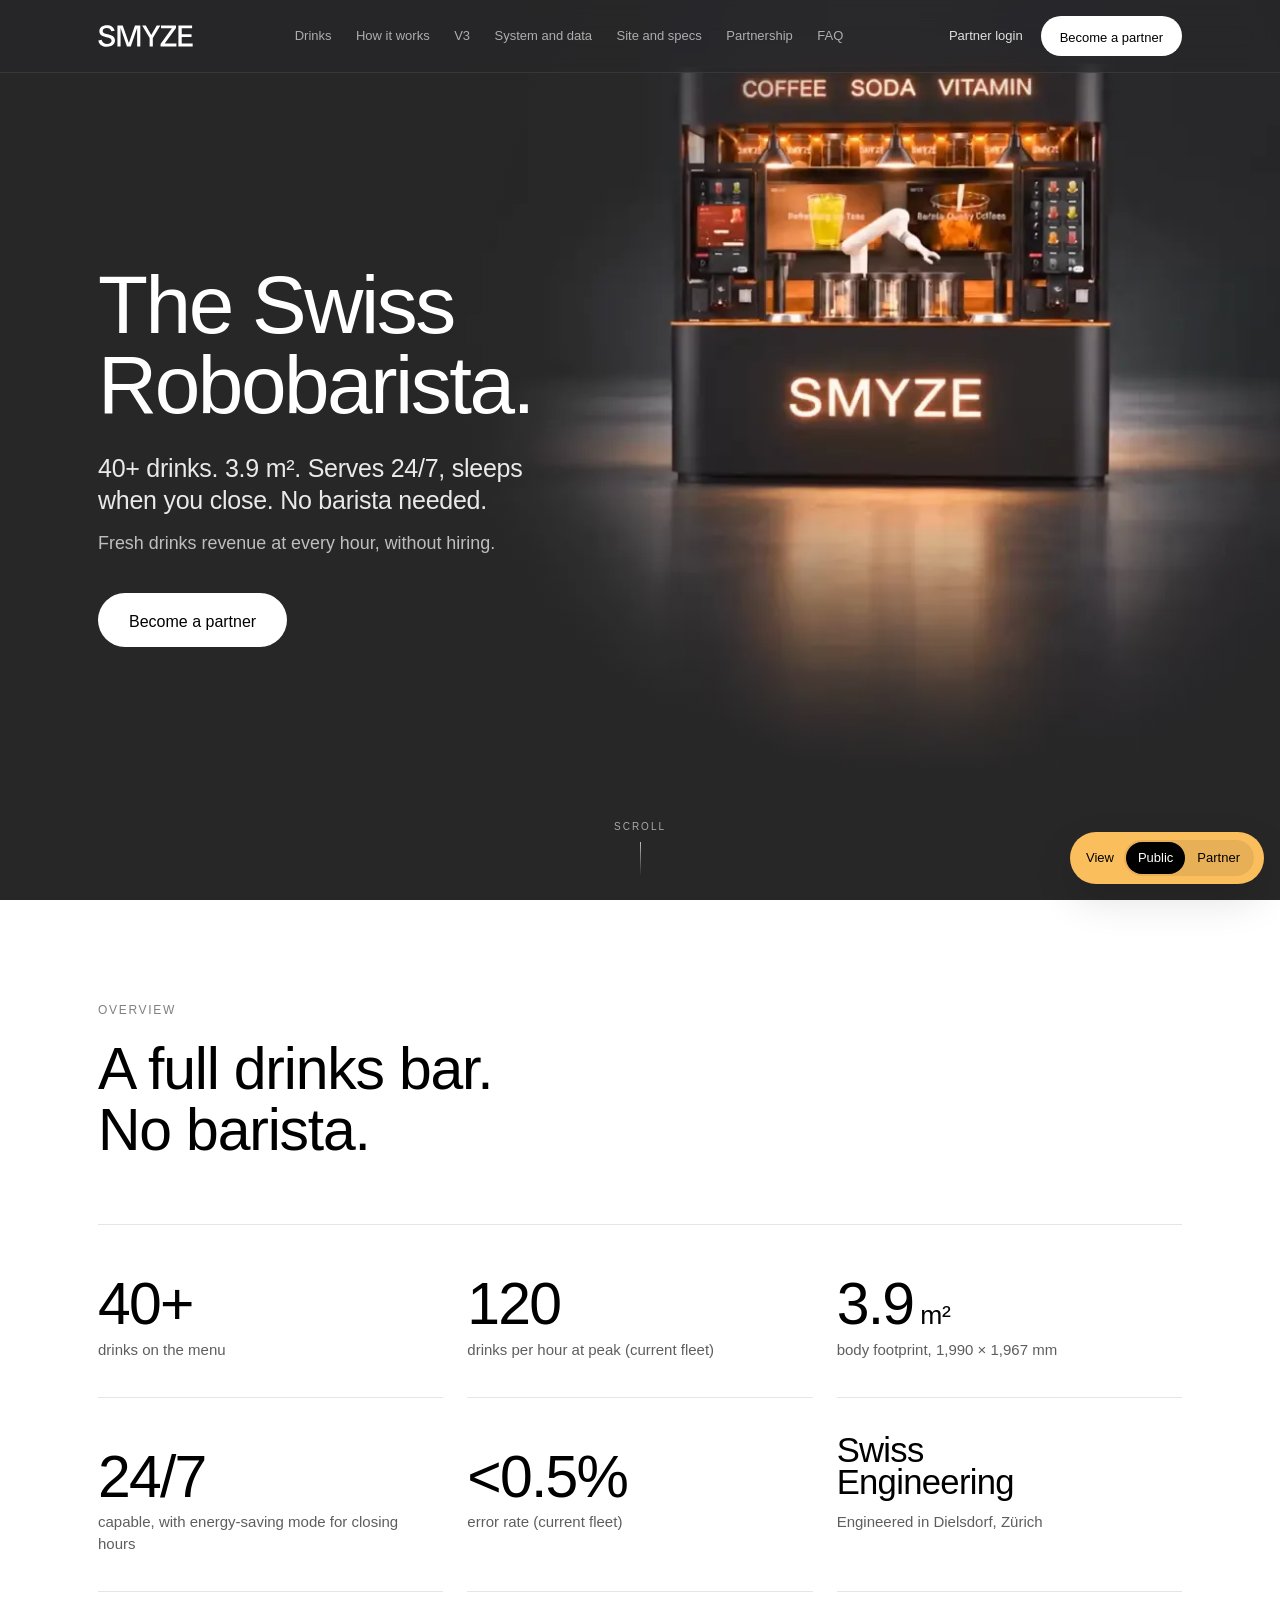
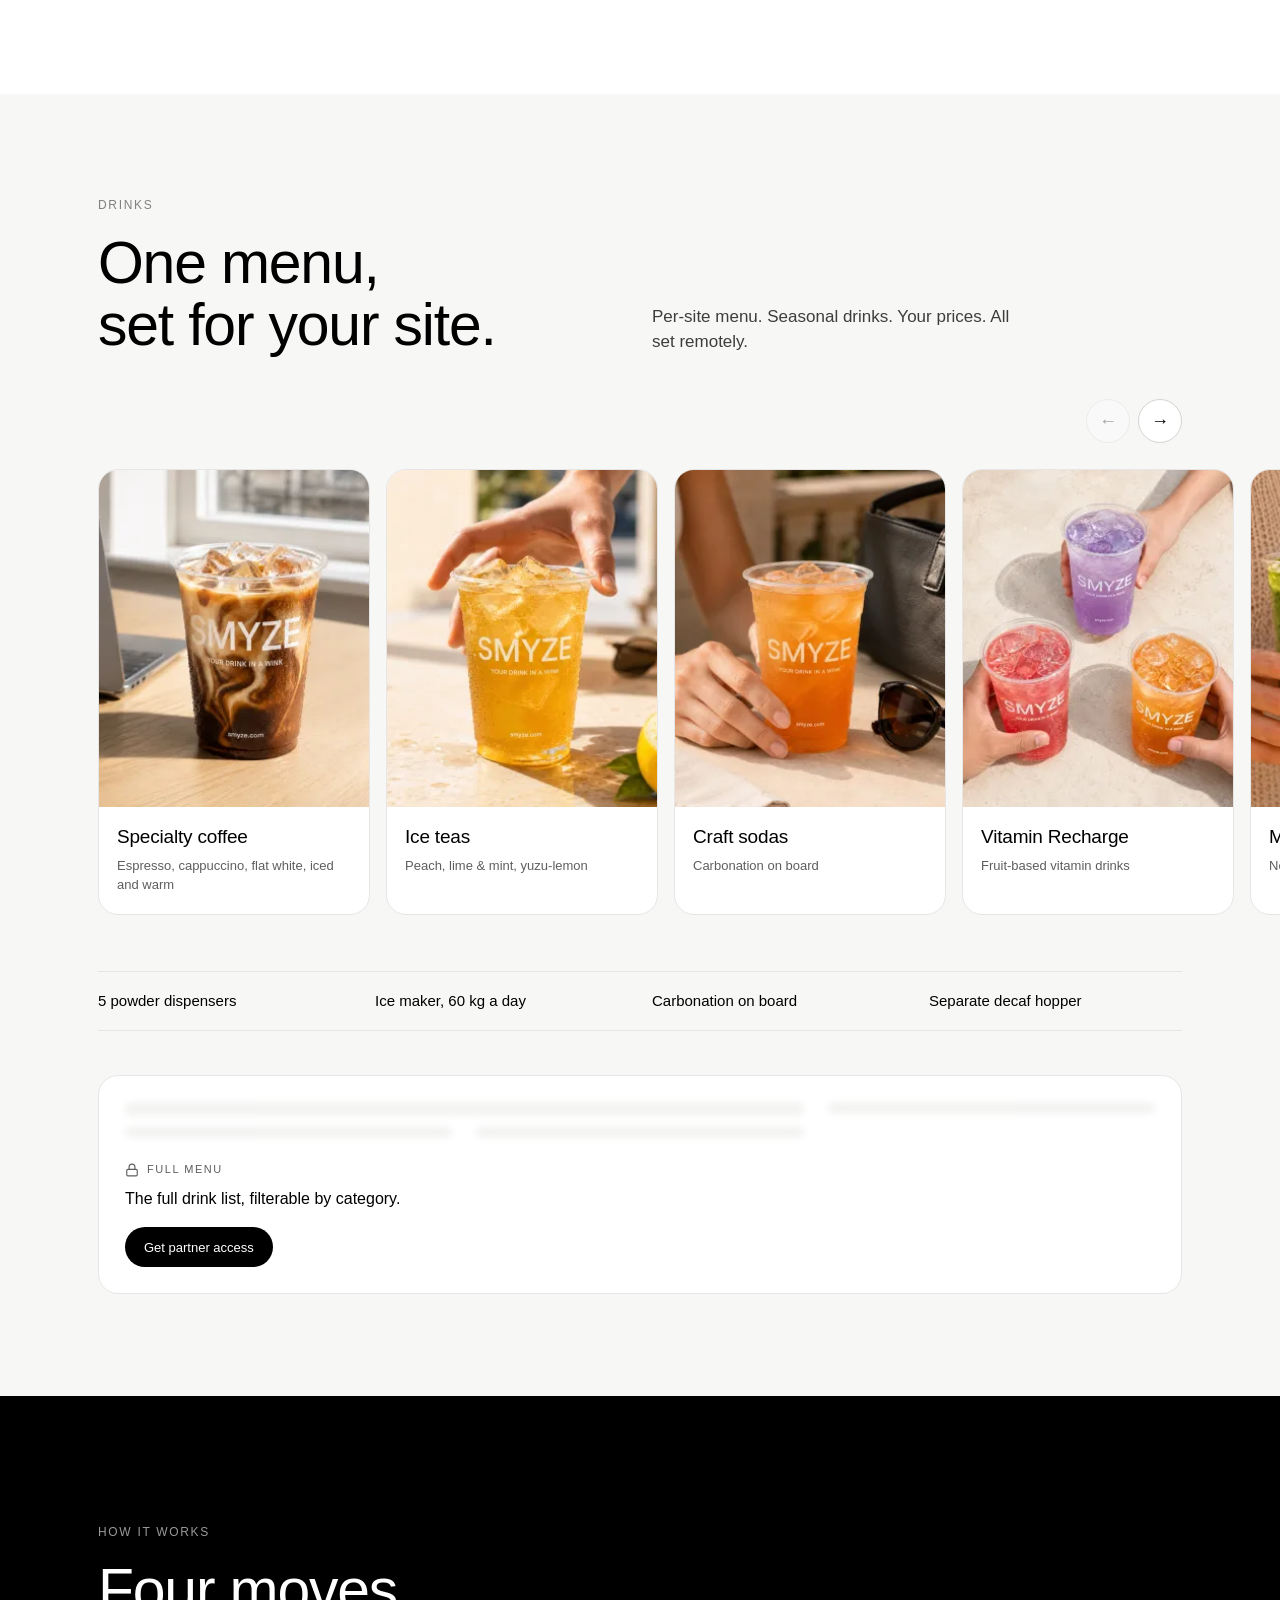
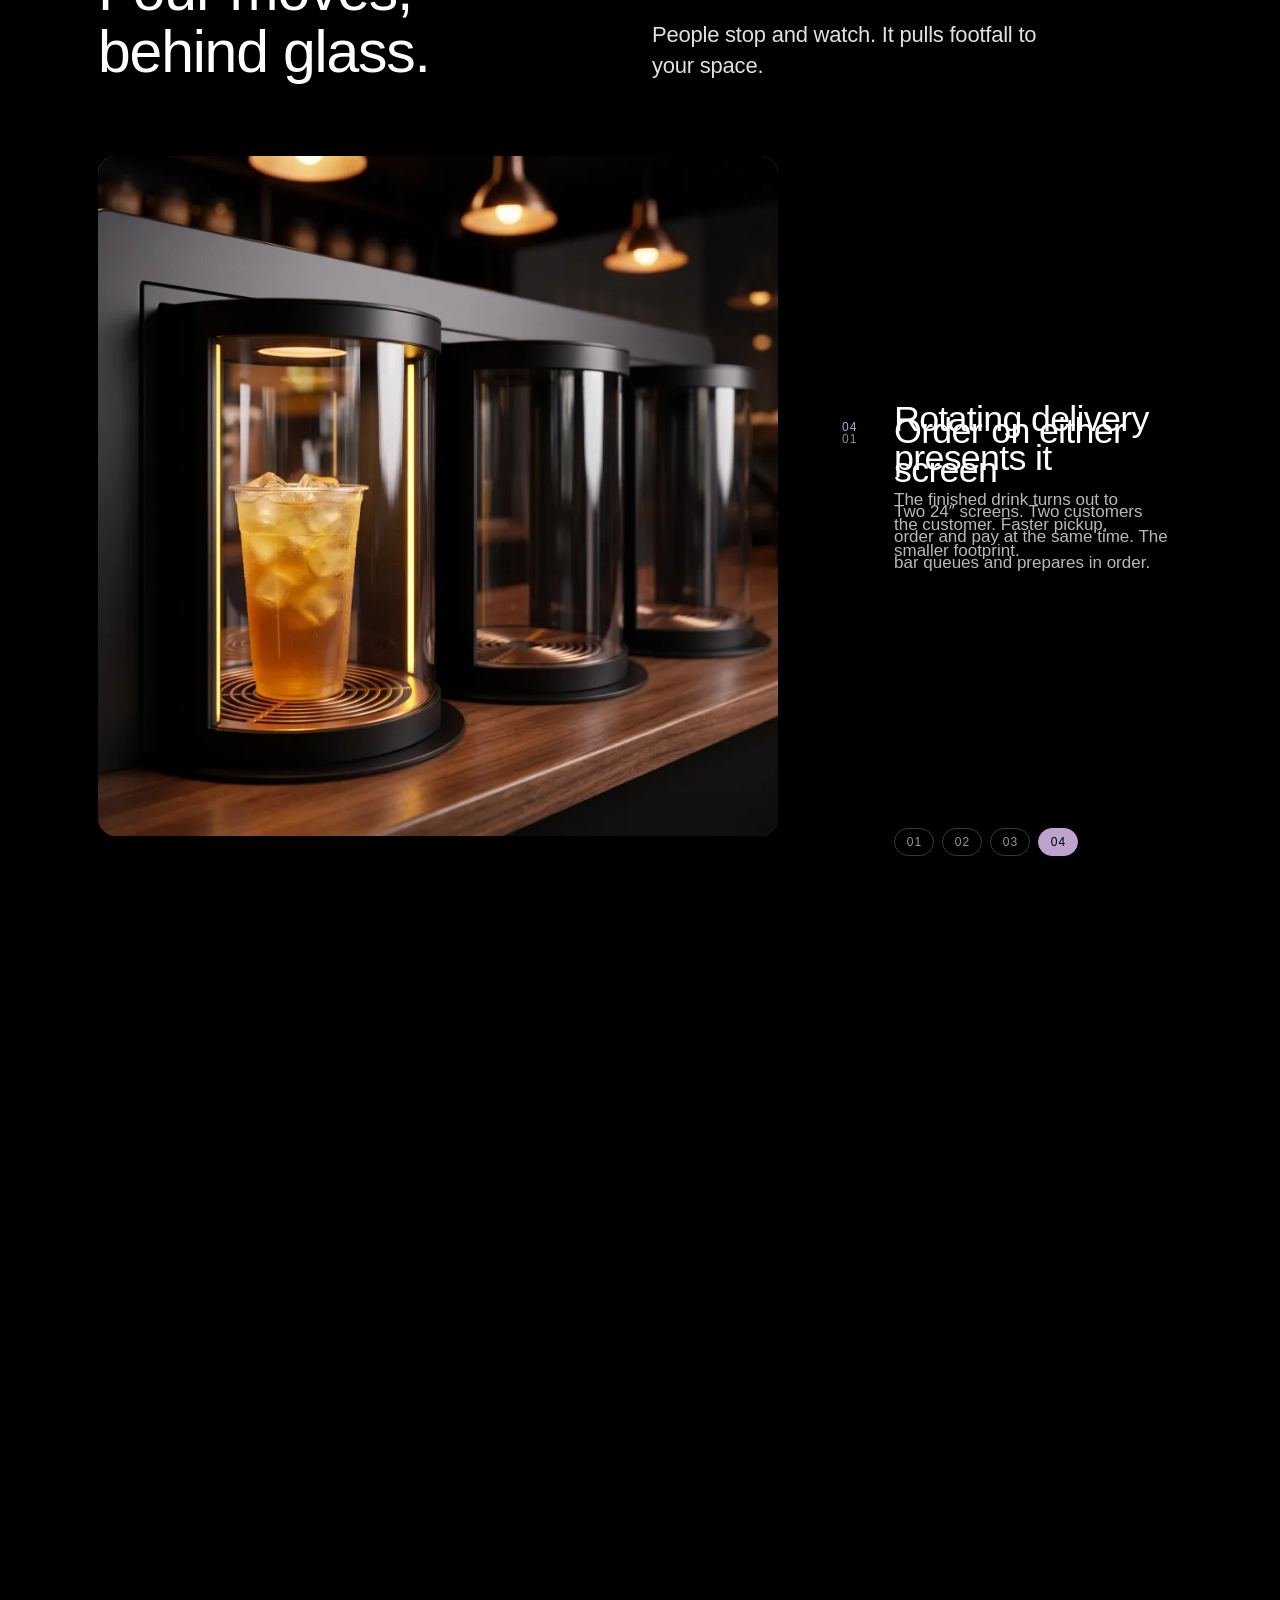
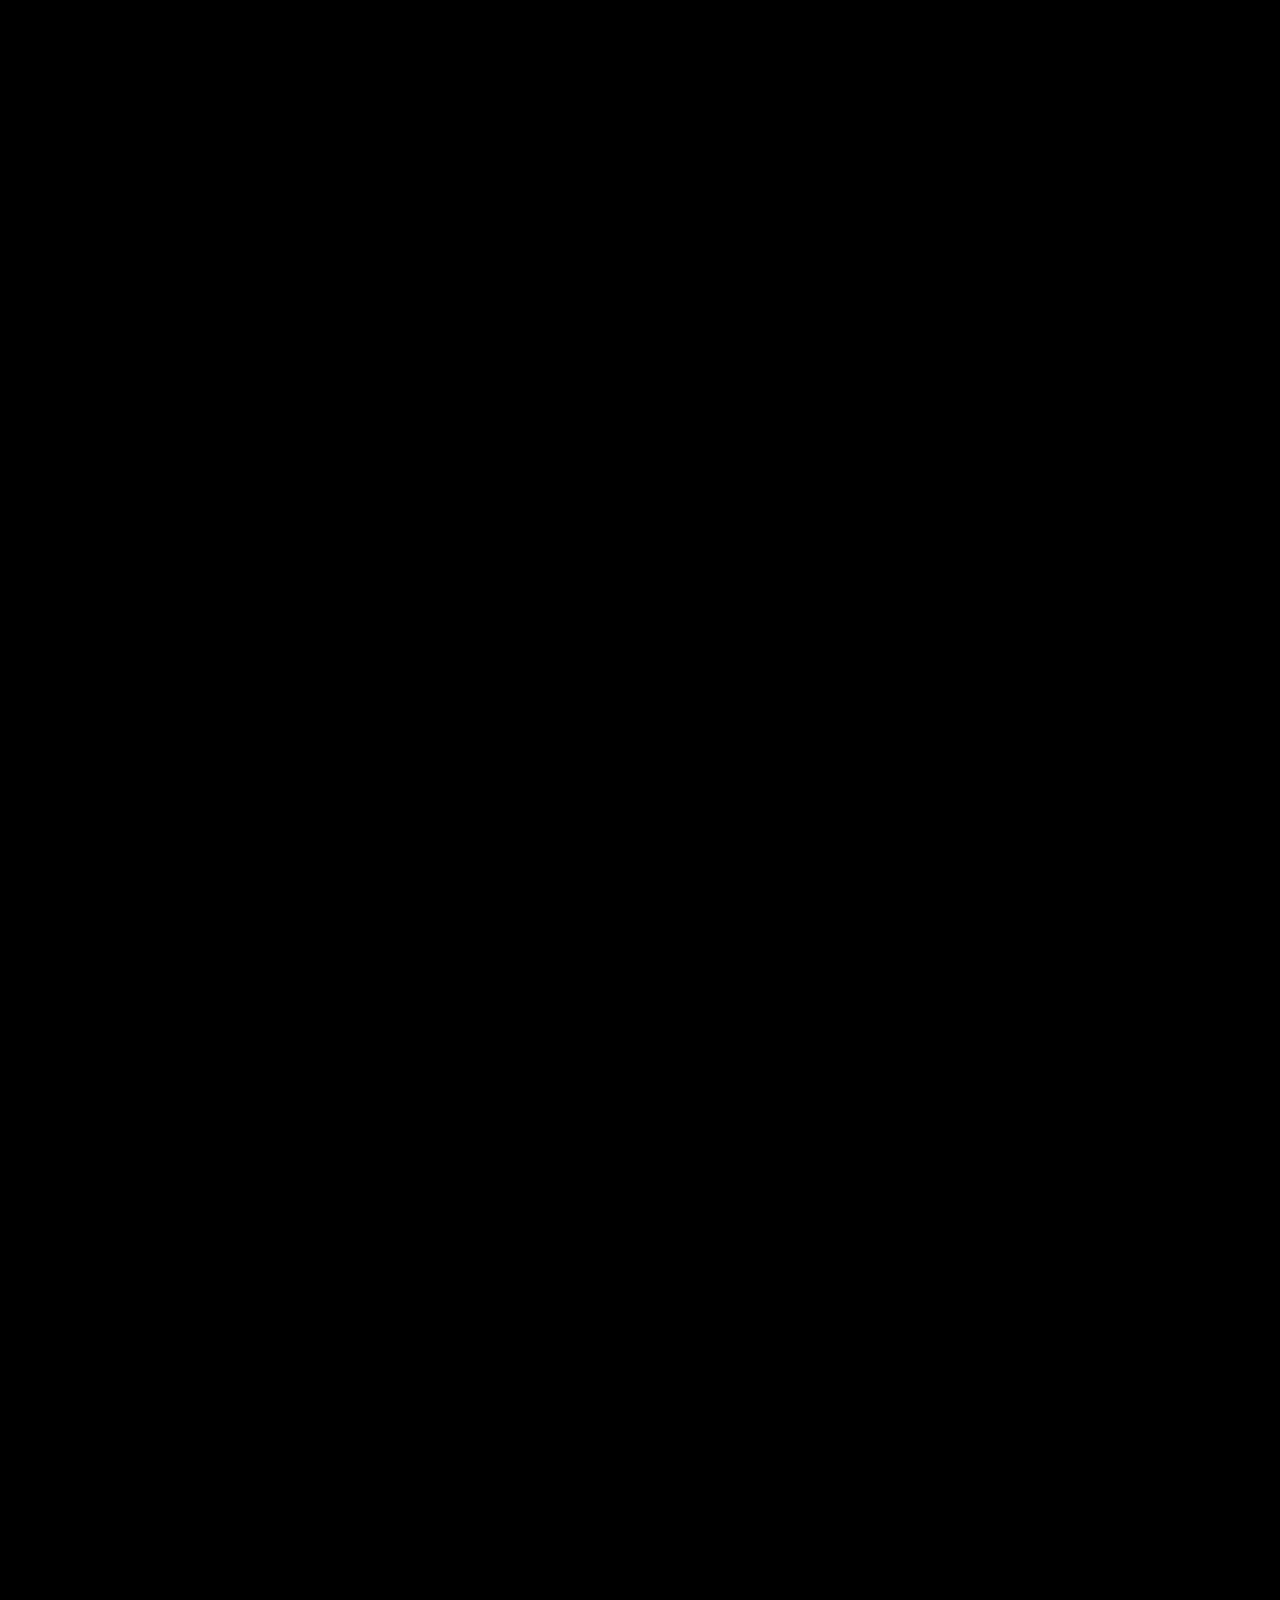
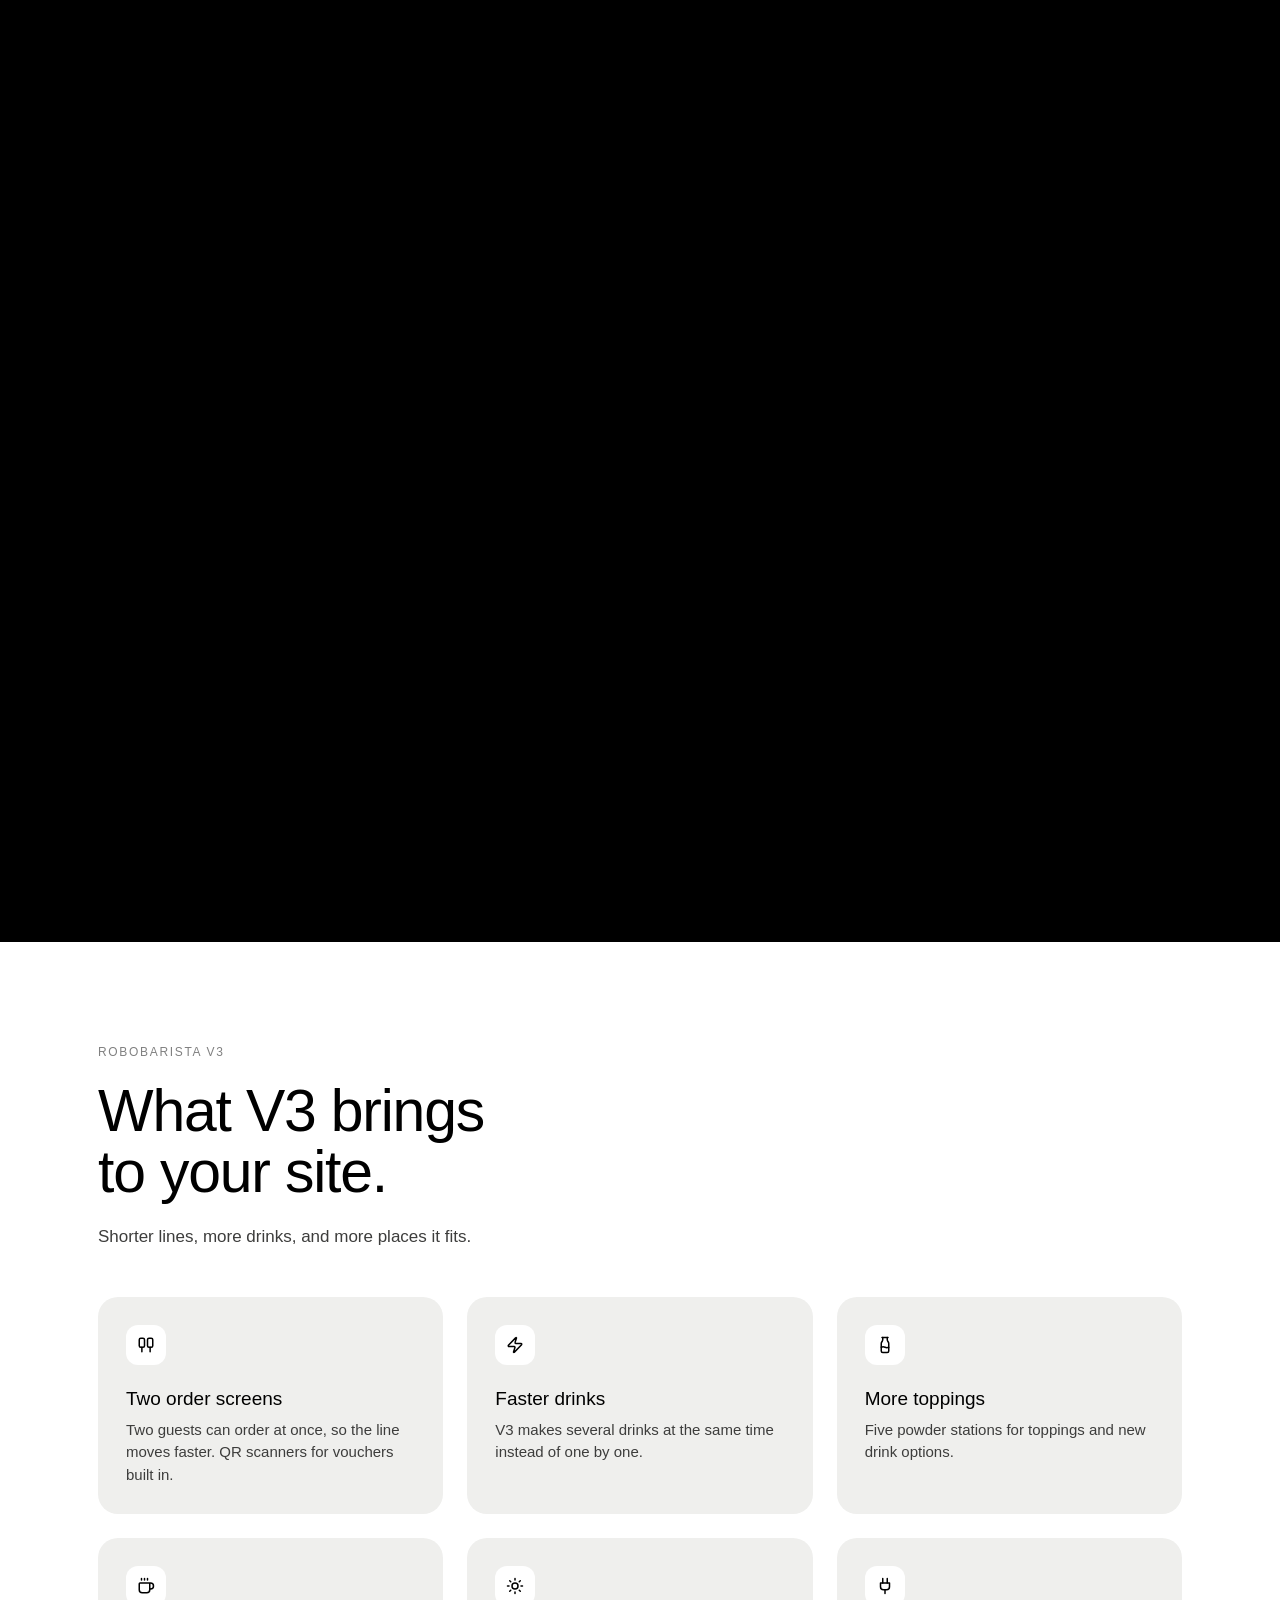
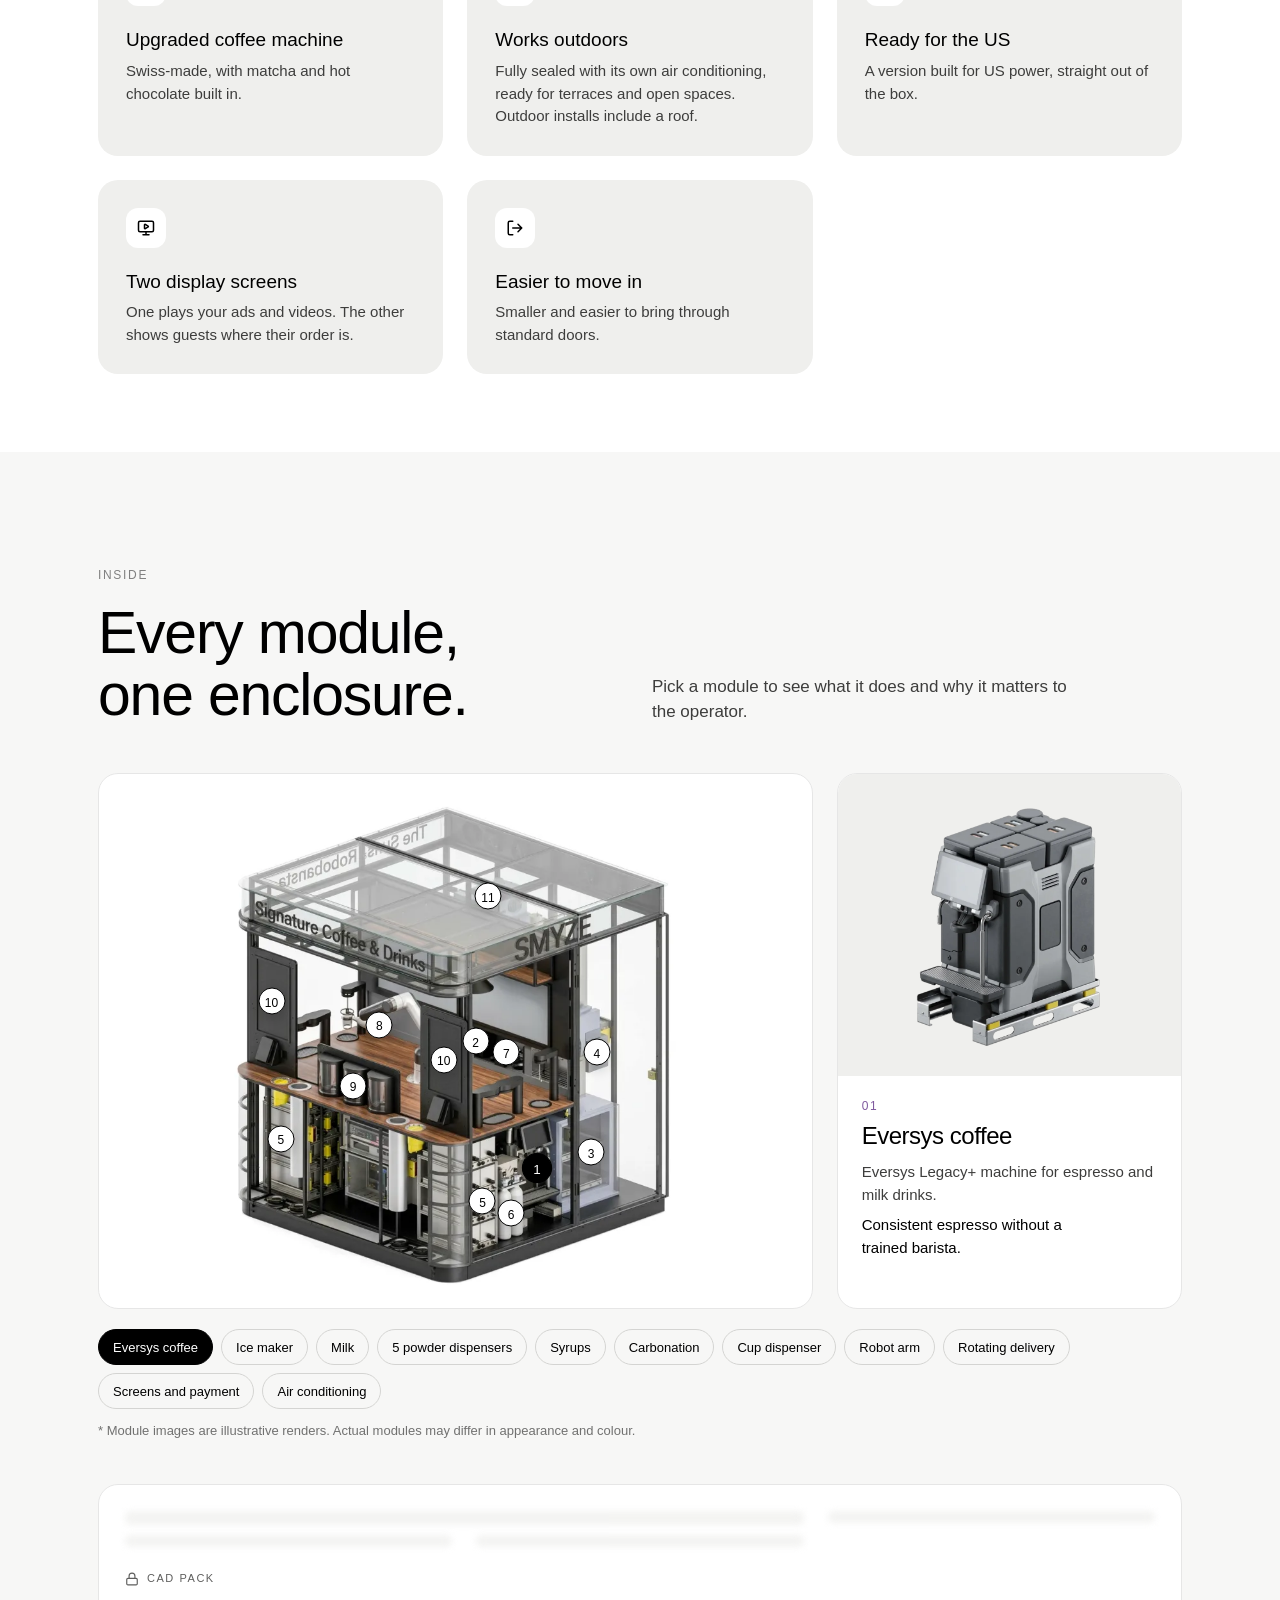
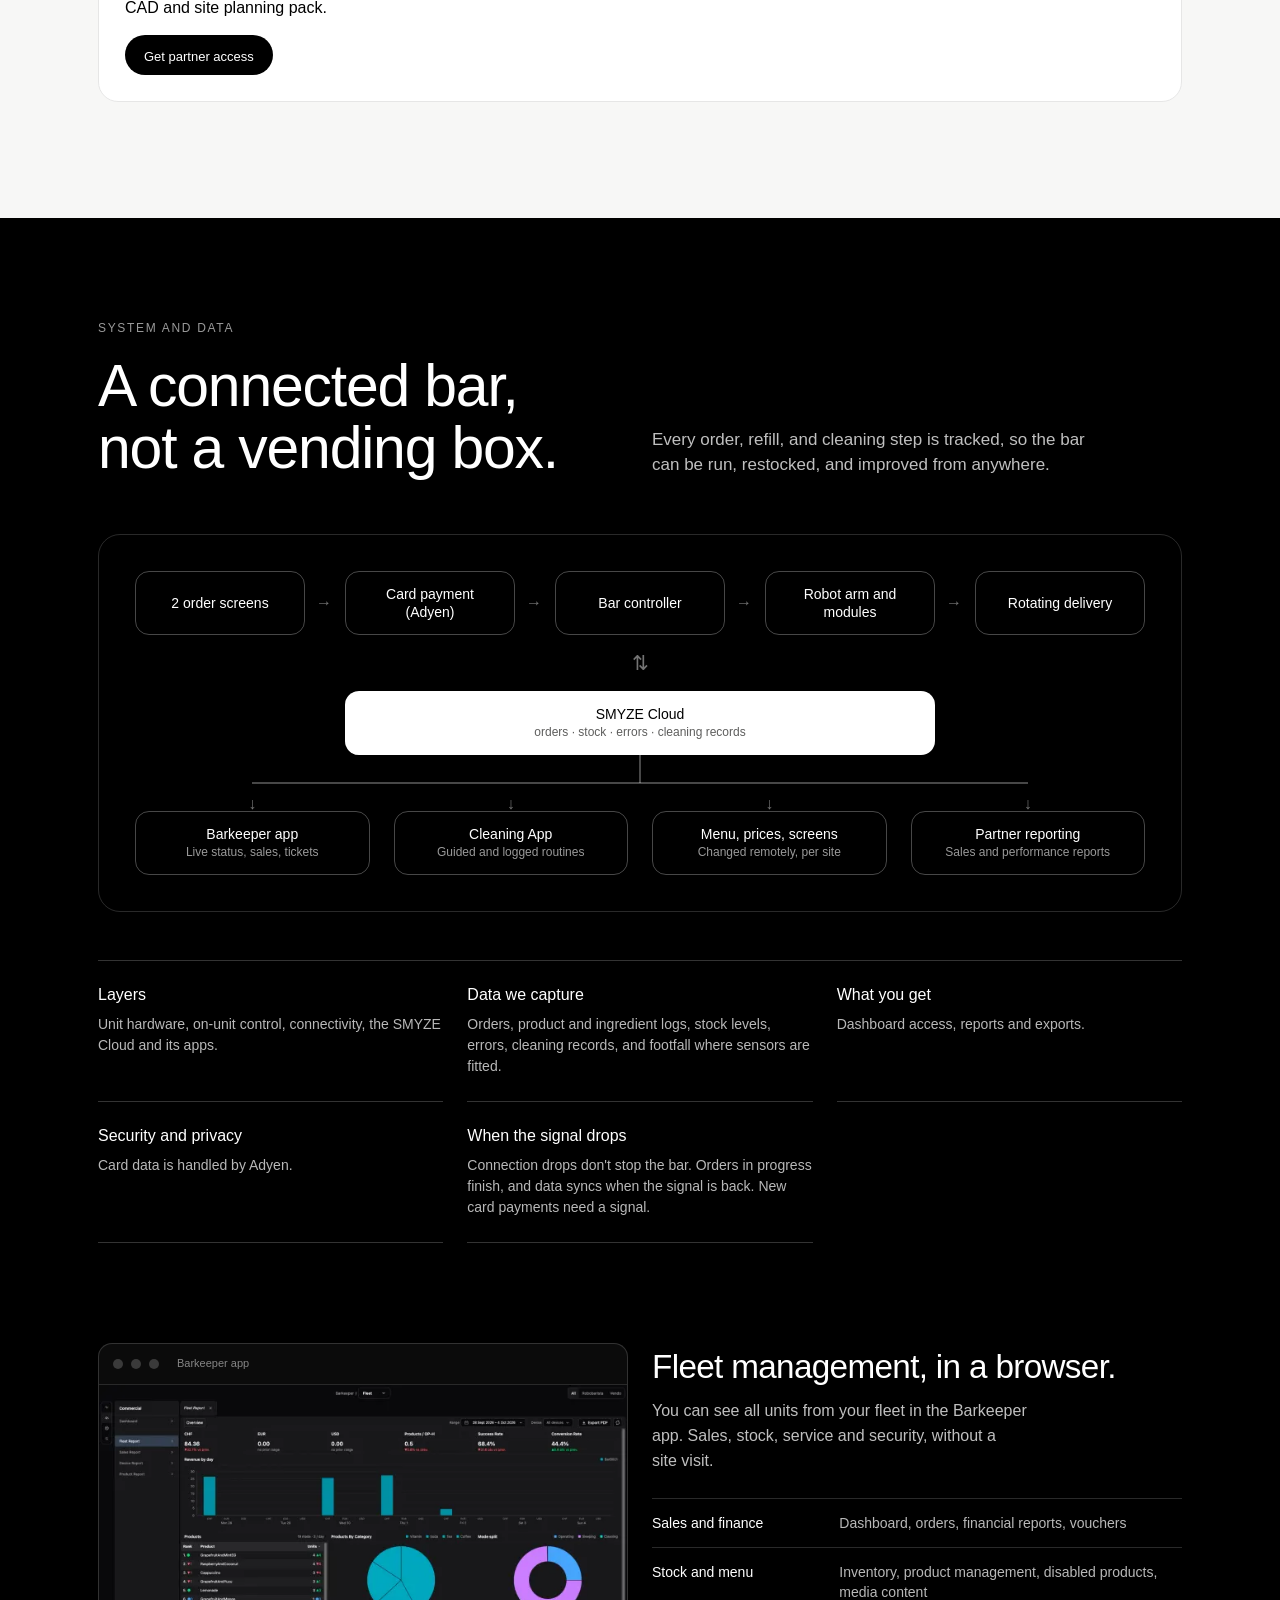
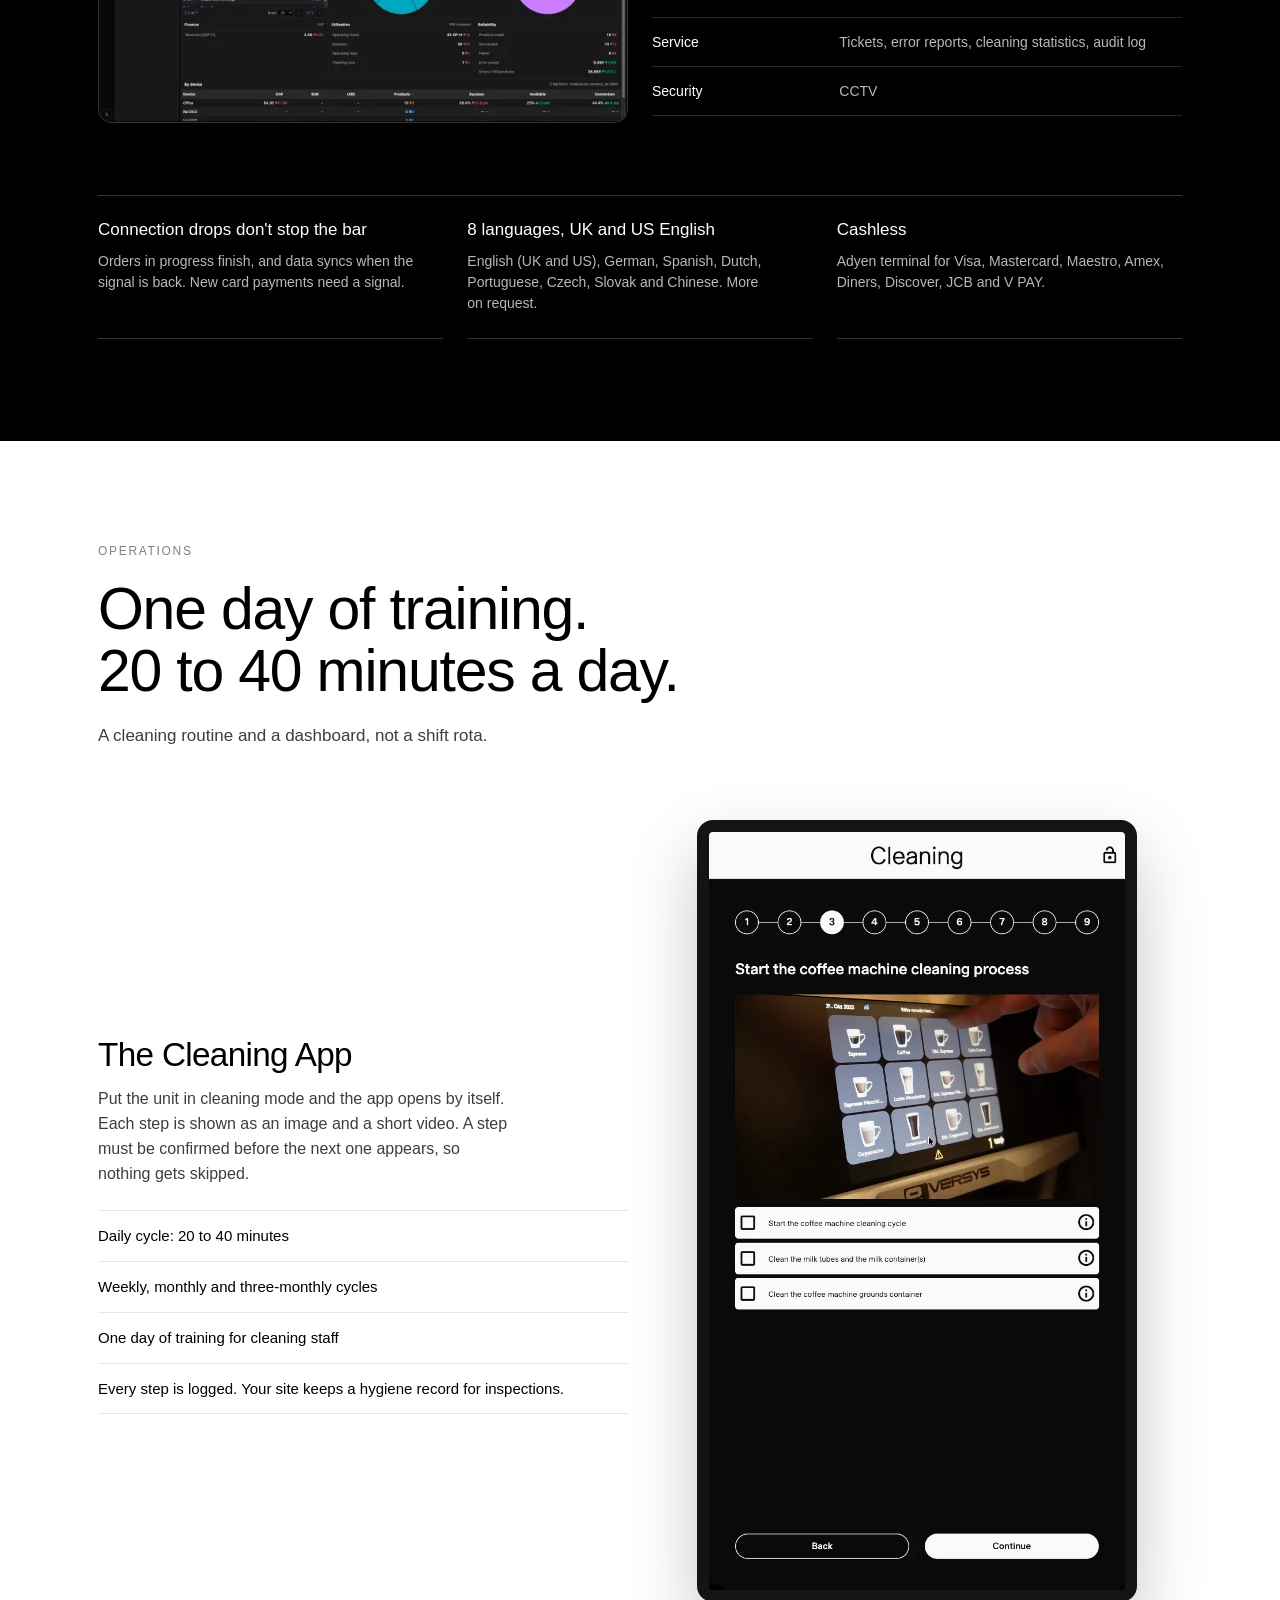
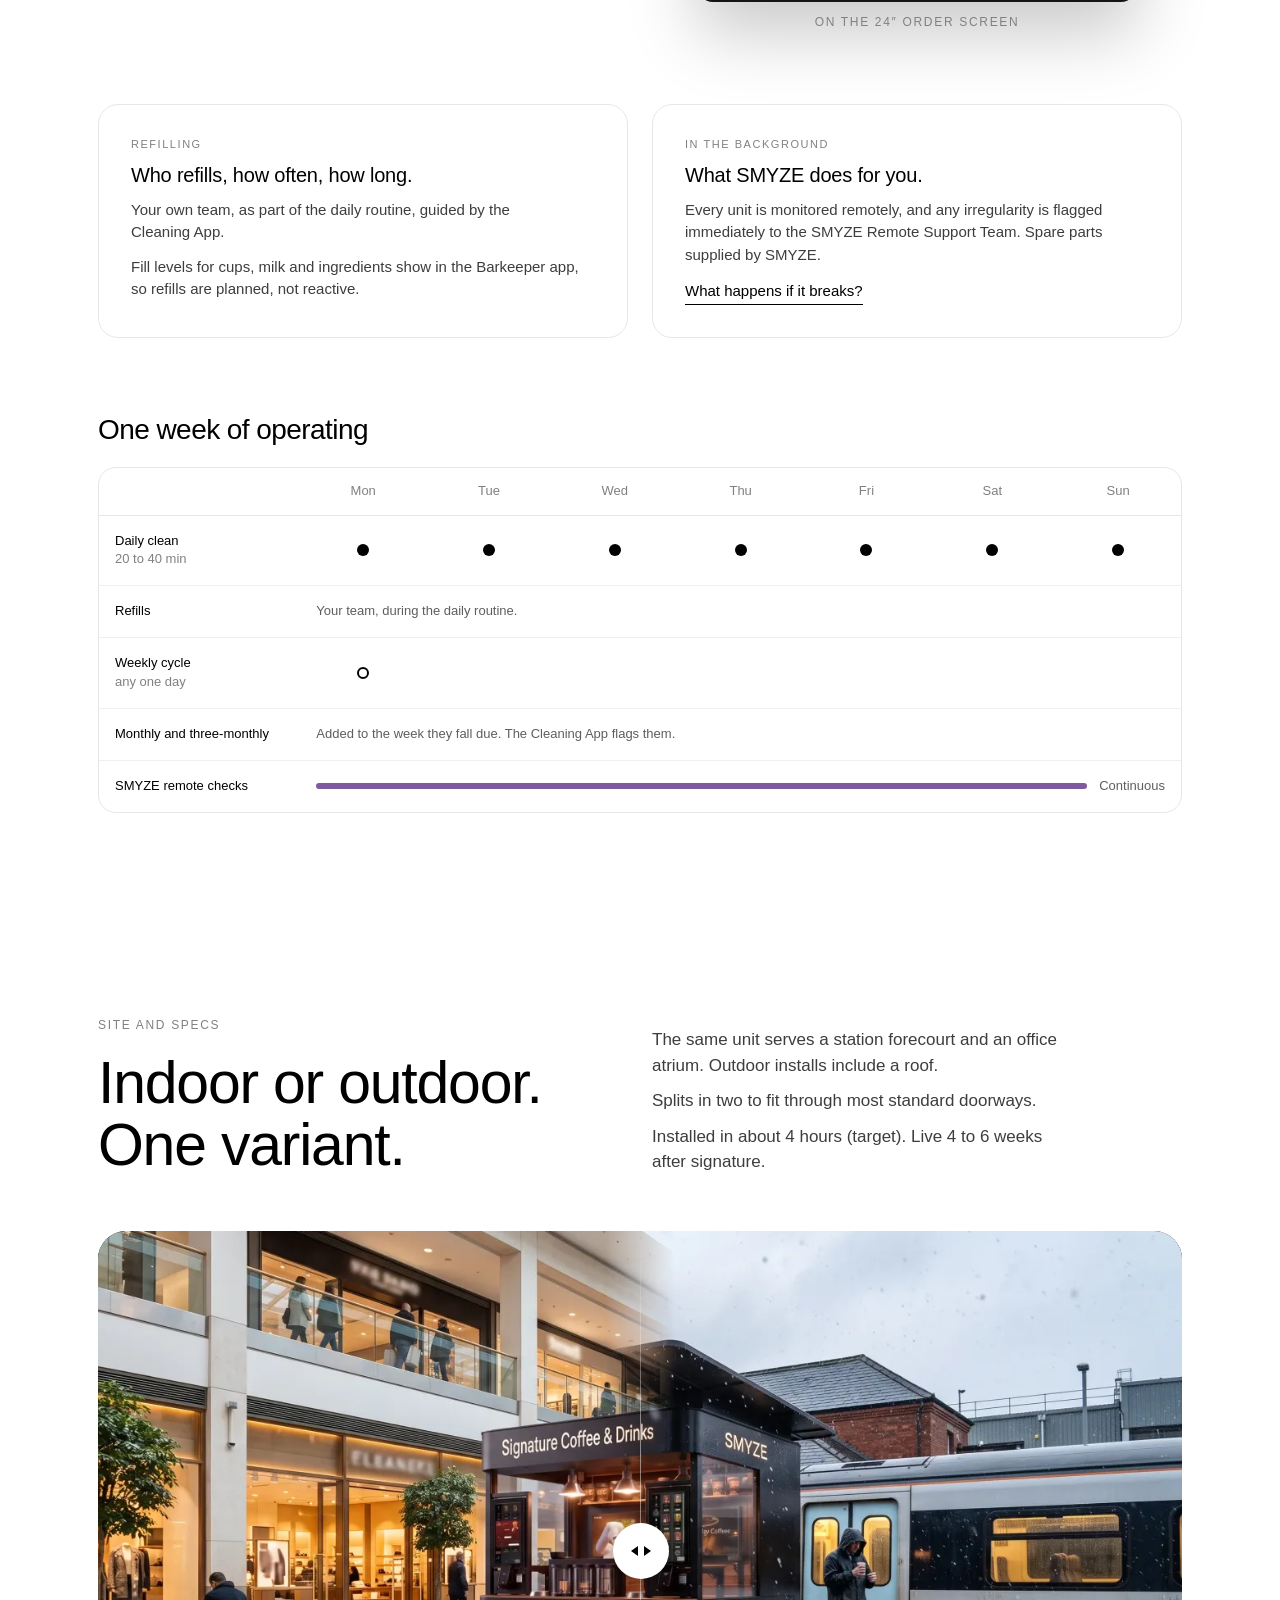
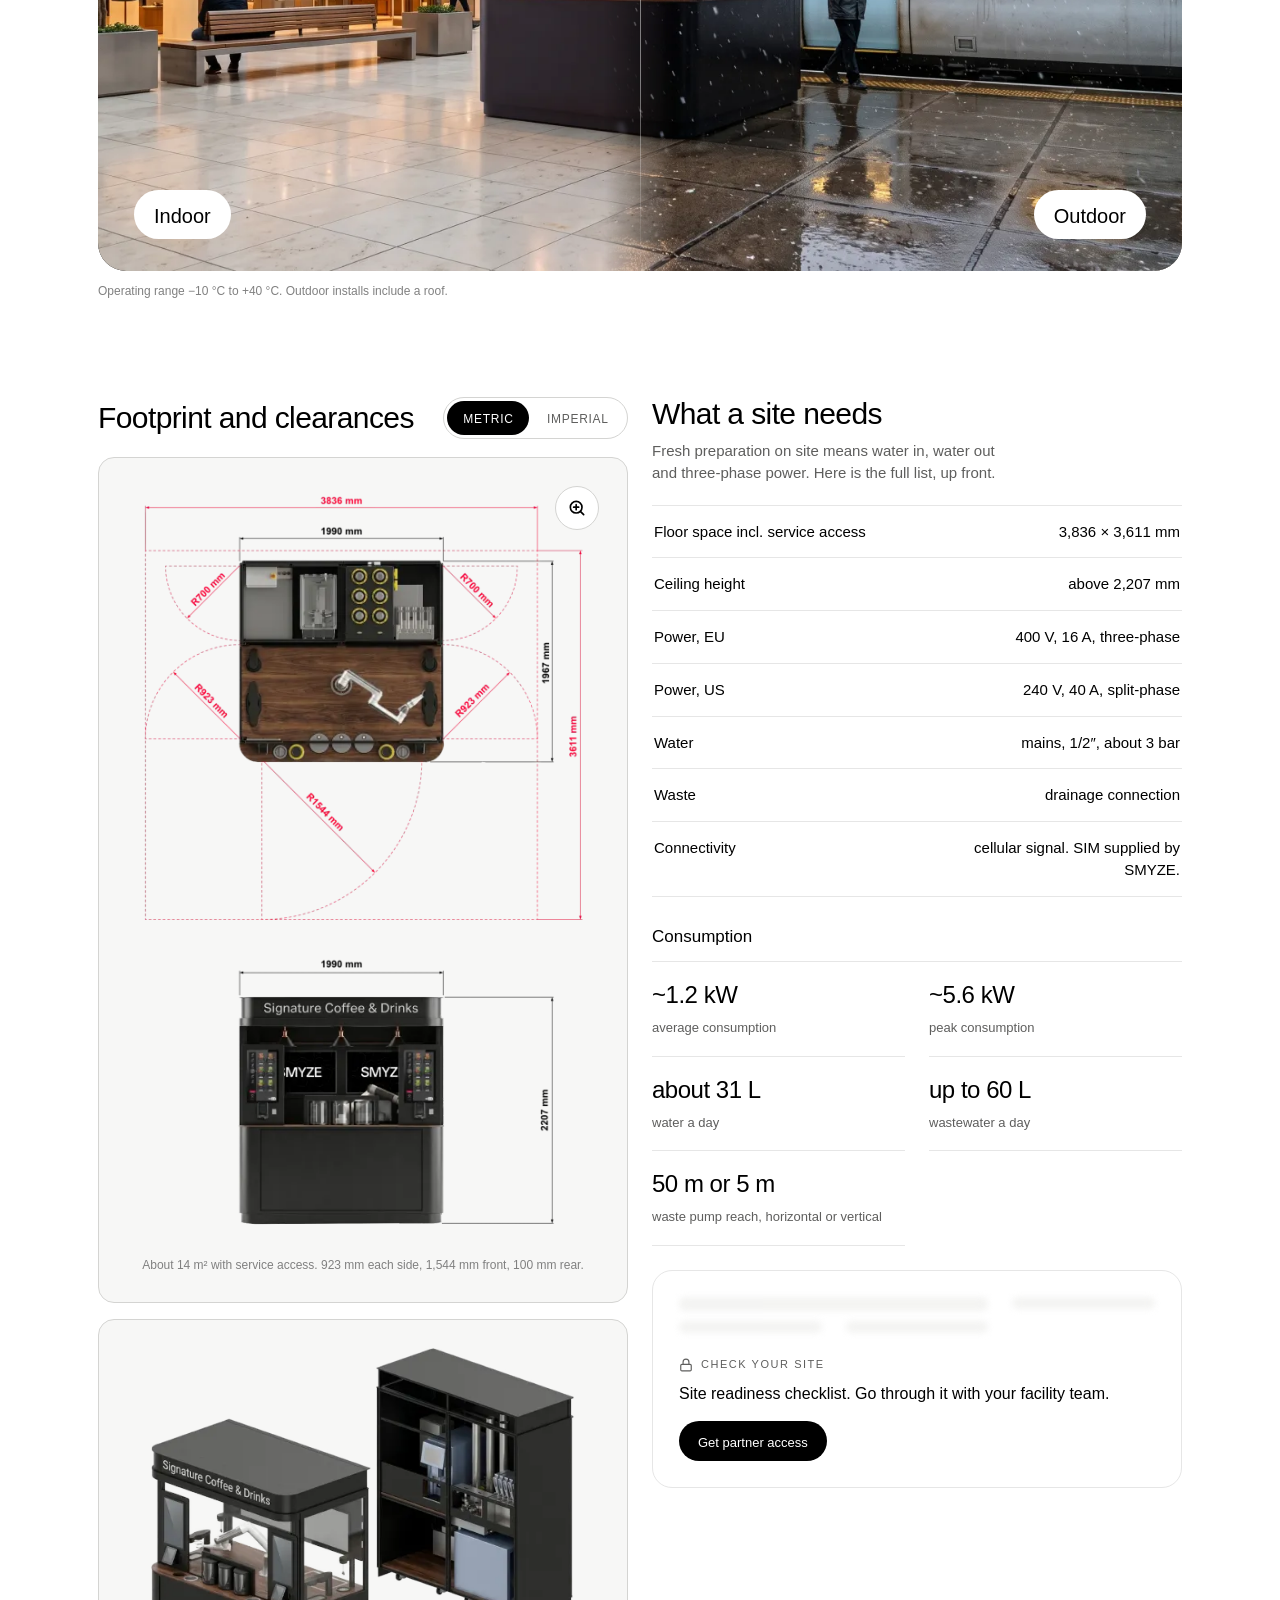
==== en/index.html @ 247d444c "Preview (partner): Company-Product-Pages main@9eadb83" ====
<!DOCTYPE html><html lang="en" data-view="public" data-astro-cid-z4jru4n3><head><meta charset="utf-8"><meta name="viewport" content="width=device-width,initial-scale=1"><script>
      document.documentElement.classList.add('js')
      try {
        if (localStorage.getItem('rb-units') === 'imperial') document.documentElement.dataset.units = 'imperial'
        var cur = localStorage.getItem('rb-currency') // non-base entries of calculator.currencies
        if (cur === 'EUR' || cur === 'USD') document.documentElement.dataset.currency = cur
      } catch (e) {}
    </script><script>
        try {
          var s = JSON.parse(sessionStorage.getItem('rb-preview') || '{}')
          document.documentElement.dataset.view = s.view === 'partner' ? 'partner' : 'public'
        } catch (e) {}
      </script><link rel="preload" href="/_astro/SmyzeSansPro-Regular.C-FKNykz.woff2" as="font" type="font/woff2" crossorigin><link rel="preload" href="/_astro/SmyzeSansPro-Medium.Bd-EK3-c.woff2" as="font" type="font/woff2" crossorigin><link rel="icon" href="/favicon.ico" sizes="16x16 32x32 48x48"><link rel="icon" type="image/png" sizes="32x32" href="/favicons/favicon-32x32.png"><link rel="apple-touch-icon" sizes="180x180" href="/favicons/apple-touch-icon.png"><meta name="theme-color" content="#000000"><title>Robobarista V3: the Swiss robotic drinks bar</title><meta name="description" content="SMYZE Robobarista V3 is a Swiss-engineered robotic drinks bar. 40+ drinks on a 3.9 m² body, serves 24/7, no barista needed. Three ways to partner: revenue share, revenue share with buy-in, or leasing."><meta name="robots" content="noindex, nofollow"><link rel="alternate" hreflang="en" href="https://robobarista.smyze.com/en/"><link rel="alternate" hreflang="x-default" href="https://robobarista.smyze.com/en/"><link rel="sitemap" type="application/xml" href="/sitemap.xml"><meta property="og:site_name" content="SMYZE"><meta property="og:title" content="Robobarista V3: the Swiss robotic drinks bar"><meta property="og:description" content="SMYZE Robobarista V3 is a Swiss-engineered robotic drinks bar. 40+ drinks on a 3.9 m² body, serves 24/7, no barista needed. Three ways to partner: revenue share, revenue share with buy-in, or leasing."><meta property="og:type" content="website"><meta property="og:url" content="https://robobarista.smyze.com/en/"><meta property="og:locale" content="en"><meta property="og:image" content="https://robobarista.smyze.com/_astro/hero-still.BVeGRhOP_1r7NWV.jpg"><meta property="og:image:width" content="1080"><meta property="og:image:height" content="566"><meta property="og:image:alt" content="SMYZE Robobarista V3, front view"><meta name="twitter:card" content="summary_large_image"><script type="application/ld+json">{"@context":"https://schema.org","@graph":[{"@type":"Organization","@id":"https://robobarista.smyze.com/#organization","name":"SMYZE","legalName":"Swiss Smyze AG","url":"https://robobarista.smyze.com/","logo":{"@type":"ImageObject","url":"https://robobarista.smyze.com/smyze-logo.svg","width":1057,"height":245},"address":{"@type":"PostalAddress","addressLocality":"Dielsdorf","addressRegion":"Zürich","addressCountry":"CH"}},{"@type":"WebSite","@id":"https://robobarista.smyze.com/#website","url":"https://robobarista.smyze.com/","name":"SMYZE Robobarista V3","inLanguage":"en","publisher":{"@id":"https://robobarista.smyze.com/#organization"}},{"@type":["WebPage","FAQPage"],"@id":"https://robobarista.smyze.com/en/#webpage","url":"https://robobarista.smyze.com/en/","name":"Robobarista V3: the Swiss robotic drinks bar","description":"SMYZE Robobarista V3 is a Swiss-engineered robotic drinks bar. 40+ drinks on a 3.9 m² body, serves 24/7, no barista needed. Three ways to partner: revenue share, revenue share with buy-in, or leasing.","inLanguage":"en","isPartOf":{"@id":"https://robobarista.smyze.com/#website"},"about":{"@id":"https://robobarista.smyze.com/en/#product"},"primaryImageOfPage":{"@type":"ImageObject","url":"https://robobarista.smyze.com/_astro/hero-still.BVeGRhOP_1r7NWV.jpg","width":1080,"height":566},"mainEntity":[{"@type":"Question","name":"Which business models do you offer?","acceptedAnswer":{"@type":"Answer","text":"Three models. Revenue share, with no upfront investment. Revenue share with buy-in, for established locations that want a larger share. Leasing, a fixed monthly cost plus a small fee per drink, for sites that offer drinks free of charge. In every model SMYZE supplies the Robobarista, all ingredients, support, monitoring and maintenance. Exact terms are shared with partners."}},{"@type":"Question","name":"What daily volume does a site need?","acceptedAnswer":{"@type":"Answer","text":"About 60 to 80 drinks a day is the minimum viable volume for a Robobarista site."}},{"@type":"Question","name":"What does a site need?","acceptedAnswer":{"@type":"Answer","text":"3,836 × 3,611 mm of floor space including service access, and a ceiling above 2,207 mm. Power: 400 V three-phase at 16 A in the EU, or 240 V split-phase at 40 A in the US. A 1/2″ mains water connection at about 3 bar, a drain, and cellular signal. SMYZE supplies the SIM."}},{"@type":"Question","name":"How fast can we go live?","acceptedAnswer":{"@type":"Answer","text":"A Robobarista is live 4 to 6 weeks after signature."}},{"@type":"Question","name":"How long does installation take?","acceptedAnswer":{"@type":"Answer","text":"The unit arrives in two halves and is assembled on site. Installation takes about 4 hours on site (target). You are live 4 to 6 weeks after signature."}},{"@type":"Question","name":"Who refills and cleans it?","acceptedAnswer":{"@type":"Answer","text":"One trained person. The daily clean and refilling takes 20 to 40 minutes, guided step by step by the Cleaning App. Weekly, monthly and three-monthly cycles come on top. Training takes one day."}},{"@type":"Question","name":"What happens if it breaks?","acceptedAnswer":{"@type":"Answer","text":"Every unit is monitored remotely by the SMYZE team, and any irregularity is flagged immediately to the SMYZE Remote Support Team. Errors also show up in the Barkeeper app as tickets, and SMYZE supplies the spare parts."}},{"@type":"Question","name":"Can it go outdoors?","acceptedAnswer":{"@type":"Answer","text":"Yes. One variant covers indoor and outdoor sites. Operating range: −10 °C to +40 °C. Outdoor installs include a roof."}},{"@type":"Question","name":"Can we put our own coffee in it?","acceptedAnswer":{"@type":"Answer","text":"Yes. We are flexible on the choice of coffee beans, in line with our quality standards."}},{"@type":"Question","name":"Can we set our own prices?","acceptedAnswer":{"@type":"Answer","text":"Prices are agreed together and set according to market pricing, local competition and other factors that affect sales. SMYZE controls the entire software, so prices can be adjusted easily at any point."}},{"@type":"Question","name":"Can we co-brand it?","acceptedAnswer":{"@type":"Answer","text":"Yes. Co-branding is possible, in line with our templates and standards."}},{"@type":"Question","name":"Who owns the sales data, and can we access it?","acceptedAnswer":{"@type":"Answer","text":"Partners get dashboard access, reports and exports."}},{"@type":"Question","name":"Is it available in the US?","acceptedAnswer":{"@type":"Answer","text":"Yes. V3 comes in EU and US versions on one platform, with native power for each market and no converters. Robobaristas are already live in Europe and the US."}},{"@type":"Question","name":"Does it take cash?","acceptedAnswer":{"@type":"Answer","text":"No. The Robobarista is cashless. An Adyen terminal takes Visa, Mastercard, Maestro, Amex, Diners, Discover, JCB and V PAY."}},{"@type":"Question","name":"What happens if it loses connection?","acceptedAnswer":{"@type":"Answer","text":"Connection drops don't stop the bar. Orders in progress finish, and data syncs when the signal is back. New card payments need a signal."}}]},{"@type":"Product","@id":"https://robobarista.smyze.com/en/#product","name":"SMYZE Robobarista V3","description":"40+ drinks. 3.9 m². Serves 24/7, sleeps when you close. No barista needed.","image":"https://robobarista.smyze.com/_astro/hero-still.BVeGRhOP_1r7NWV.jpg","brand":{"@type":"Brand","name":"SMYZE"},"manufacturer":{"@id":"https://robobarista.smyze.com/#organization"},"category":"Robotic drinks bar"}]}</script><link rel="stylesheet" href="/_astro/SmyzeSansPro-Medium.H_256MeA.css"><link rel="stylesheet" href="/_astro/index.filVzqXn.css"></head><body data-astro-cid-z4jru4n3><a class="skip-link" href="#main" data-astro-cid-z4jru4n3>Skip to content</a><header class="hdr" data-header data-astro-cid-fzpbxy5g><div class="container hdr__bar" data-astro-cid-fzpbxy5g><a class="hdr__logo" href="#top" aria-label="SMYZE home" data-astro-cid-fzpbxy5g><svg xmlns="http://www.w3.org/2000/svg" viewBox="70 68 1057 245" width="95" height="22" fill="currentColor" aria-hidden="true" focusable="false"><path d="M73.4,239.3l35.6-7.9c6.9,29.8,28.4,46.9,61.7,46.9c29.8,0,50-13.4,50-35.3c0-56.5-136-21.6-136-105.5c0-43.2,35.6-67.5,84-67.5c46.6,0,78.1,22.3,86,61.3l-36,7.5c-7.2-24.3-25-37.4-52.1-37.4c-26.7,0-44.5,12.3-44.5,32.2c0,54.1,136.4,17.8,136.4,104.2c0,44.5-36.3,72-90.1,72C115.6,309.9,80.6,282.8,73.4,239.3z"></path><path d="M540.8,73.4v233h-35.3V102.5l-71.3,203.9h-42.1l-71.3-204.9v204.9h-35v-233h58.9l68.5,194l68.2-194H540.8z"></path><path d="M763.9,73.4l-84,138.4v94.6h-35.3v-94.6L561.4,73.4h40.1l61,105.2l61.3-105.2H763.9z"></path><path d="M942.8,274.9v31.5H766v-28.1l126.4-173.4h-121V73.4H938v28.1L812.2,274.9H942.8z"></path><path d="M1123.7,274.9v31.5H965v-233h152.5v31.5h-115.5v65.5h109v31.2h-109v73.3H1123.7z"></path></svg></a><nav class="hdr__nav" aria-label="Sections" data-nav-links data-astro-cid-fzpbxy5g><a href="#drinks" data-spy="drinks" data-astro-cid-fzpbxy5g>Drinks</a><a href="#how" data-spy="how" data-astro-cid-fzpbxy5g>How it works</a><a href="#v3" data-spy="v3" data-astro-cid-fzpbxy5g>V3</a><a href="#system" data-spy="system" data-astro-cid-fzpbxy5g>System and data</a><a href="#site" data-spy="site" data-astro-cid-fzpbxy5g>Site and specs</a><a href="#models" data-spy="models" data-astro-cid-fzpbxy5g>Partnership</a><a href="#faq" data-spy="faq" data-astro-cid-fzpbxy5g>FAQ</a><span class="hdr__underline" aria-hidden="true" data-underline data-astro-cid-fzpbxy5g></span></nav><div class="hdr__actions" data-astro-cid-fzpbxy5g><div class="tier" data-tier="public"><button class="hdr__account" type="button" data-login-open data-astro-cid-fzpbxy5g>Partner login</button><a class="btn btn--sm hdr__cta" href="#contact" data-cta="header" data-astro-cid-fzpbxy5g>Become a partner</a></div><div class="tier" data-tier="partner"><button class="hdr__account" type="button" data-logout data-astro-cid-fzpbxy5g>Log out</button></div><button class="hdr__burger" type="button" aria-label="Open menu" aria-haspopup="dialog" data-menu-open data-astro-cid-fzpbxy5g><span data-astro-cid-fzpbxy5g></span><span data-astro-cid-fzpbxy5g></span></button></div></div></header><dialog class="menu" aria-label="Menu" data-menu data-astro-cid-fzpbxy5g><div class="container menu__bar" data-astro-cid-fzpbxy5g><a class="menu__logo" href="#top" aria-label="SMYZE home" data-menu-link data-astro-cid-fzpbxy5g><svg xmlns="http://www.w3.org/2000/svg" viewBox="70 68 1057 245" width="95" height="22" fill="currentColor" aria-hidden="true" focusable="false"><path d="M73.4,239.3l35.6-7.9c6.9,29.8,28.4,46.9,61.7,46.9c29.8,0,50-13.4,50-35.3c0-56.5-136-21.6-136-105.5c0-43.2,35.6-67.5,84-67.5c46.6,0,78.1,22.3,86,61.3l-36,7.5c-7.2-24.3-25-37.4-52.1-37.4c-26.7,0-44.5,12.3-44.5,32.2c0,54.1,136.4,17.8,136.4,104.2c0,44.5-36.3,72-90.1,72C115.6,309.9,80.6,282.8,73.4,239.3z"></path><path d="M540.8,73.4v233h-35.3V102.5l-71.3,203.9h-42.1l-71.3-204.9v204.9h-35v-233h58.9l68.5,194l68.2-194H540.8z"></path><path d="M763.9,73.4l-84,138.4v94.6h-35.3v-94.6L561.4,73.4h40.1l61,105.2l61.3-105.2H763.9z"></path><path d="M942.8,274.9v31.5H766v-28.1l126.4-173.4h-121V73.4H938v28.1L812.2,274.9H942.8z"></path><path d="M1123.7,274.9v31.5H965v-233h152.5v31.5h-115.5v65.5h109v31.2h-109v73.3H1123.7z"></path></svg></a><button class="menu__close" type="button" aria-label="Close menu" data-menu-close data-astro-cid-fzpbxy5g><span data-astro-cid-fzpbxy5g></span><span data-astro-cid-fzpbxy5g></span></button></div><nav class="container menu__links" aria-label="Sections" data-astro-cid-fzpbxy5g><a href="#drinks" data-menu-link data-astro-cid-fzpbxy5g>Drinks</a><a href="#how" data-menu-link data-astro-cid-fzpbxy5g>How it works</a><a href="#v3" data-menu-link data-astro-cid-fzpbxy5g>V3</a><a href="#system" data-menu-link data-astro-cid-fzpbxy5g>System and data</a><a href="#site" data-menu-link data-astro-cid-fzpbxy5g>Site and specs</a><a href="#models" data-menu-link data-astro-cid-fzpbxy5g>Partnership</a><a href="#faq" data-menu-link data-astro-cid-fzpbxy5g>FAQ</a><div class="tier" data-tier="public"><a class="btn btn--white menu__cta" href="#contact" data-menu-link data-cta="menu" data-astro-cid-fzpbxy5g>Become a partner</a><button class="menu__account" type="button" data-login-open data-astro-cid-fzpbxy5g>Partner login</button></div><div class="tier" data-tier="partner"><button class="menu__account" type="button" data-logout data-astro-cid-fzpbxy5g>Log out</button></div></nav></dialog><dialog class="login" aria-labelledby="login-title" data-login data-astro-cid-rprpjcmy><button class="login__close" type="button" aria-label="Close" data-login-close data-astro-cid-rprpjcmy><span data-astro-cid-rprpjcmy></span><span data-astro-cid-rprpjcmy></span></button><h2 class="login__title" id="login-title" data-astro-cid-rprpjcmy>Partner login</h2><p class="login__line" data-astro-cid-rprpjcmy>Sign in to see partner terms, costs and downloads.</p><form class="login__form" id="partner-login" novalidate data-login-form data-messages="{&quot;required&quot;:&quot;Please fill in this field.&quot;,&quot;email&quot;:&quot;Please enter a valid email.&quot;,&quot;error&quot;:&quot;Sign-in failed. Please try again.&quot;,&quot;sending&quot;:&quot;Logging in…&quot;,&quot;submit&quot;:&quot;Log in&quot;}" data-astro-cid-rprpjcmy><label class="field" data-astro-cid-rprpjcmy><span data-astro-cid-rprpjcmy>Email</span><input type="email" name="email" autocomplete="username" required data-astro-cid-rprpjcmy></label><label class="field" data-astro-cid-rprpjcmy><span data-astro-cid-rprpjcmy>Password</span><input type="password" name="password" autocomplete="current-password" required data-astro-cid-rprpjcmy></label><button type="submit" class="btn btn--black login__submit" data-astro-cid-rprpjcmy>Log in</button><p class="login__status" role="status" aria-live="polite" data-login-status data-astro-cid-rprpjcmy></p></form><p class="login__foot" data-astro-cid-rprpjcmy>Not a partner yet? <a href="#contact" data-cta="login" data-login-close data-astro-cid-rprpjcmy>Become a partner</a></p></dialog><script type="module" src="/_astro/PartnerLogin.astro_astro_type_script_index_0_lang.Bw627Pdc.js"></script><script type="module">var e=document.querySelector(`[data-header]`),t=document.querySelector(`[data-nav-links]`),n=document.querySelector(`[data-underline]`),r=document.getElementById(`top`);function i(){if(!e)return;let t=(r?.offsetHeight??window.innerHeight)-80;e.classList.toggle(`is-solid`,window.scrollY>=t)}var a=!1;window.addEventListener(`scroll`,()=>{a||(a=!0,requestAnimationFrame(()=>{a=!1,i()}))},{passive:!0}),window.addEventListener(`resize`,i),i();var o=t?Array.from(t.querySelectorAll(`a[data-spy]`)):[],s=``;function c(){if(!n)return;let e=o.find(e=>e.dataset.spy===s);e?(n.style.opacity=`1`,n.style.transform=`translateX(${e.offsetLeft}px) scaleX(${e.offsetWidth})`):n.style.opacity=`0`}function l(e){e!==s&&(s=e,o.forEach(t=>{t.dataset.spy===e?t.setAttribute(`aria-current`,`true`):t.removeAttribute(`aria-current`)}),c())}var u=new IntersectionObserver(e=>{e.forEach(e=>{e.isIntersecting&&l(e.target.dataset.nav??``)})},{rootMargin:`-45% 0px -50% 0px`});document.querySelectorAll(`main [data-nav]`).forEach(e=>u.observe(e)),window.addEventListener(`resize`,c),document.fonts?.ready.then(c);var d=document.querySelector(`[data-menu]`),f=document.querySelector(`[data-menu-open]`),p=window.matchMedia(`(min-width: 1160px)`);function m(){d?.open&&d.close()}f?.addEventListener(`click`,()=>{d&&(d.showModal(),document.documentElement.style.overflow=`hidden`)}),d?.addEventListener(`close`,()=>{document.documentElement.style.overflow=``}),d?.querySelector(`[data-menu-close]`)?.addEventListener(`click`,m),d?.querySelectorAll(`[data-menu-link]`).forEach(e=>e.addEventListener(`click`,m)),p.addEventListener(`change`,()=>{p.matches&&m(),c()});</script><main id="main" tabindex="-1" data-astro-cid-z4jru4n3><section id="top" class="hero section--dark" data-nav="" aria-labelledby="hero-title" data-astro-cid-yodha2z4><video class="hero__intro" data-hero-intro data-src="/_astro/hero-intro.DfkDIlkV.webm" muted playsinline preload="auto" disablepictureinpicture aria-hidden="true" data-astro-cid-yodha2z4></video><script>
    // Intro only in landscape, without reduced motion, and when the page opens at the top.
    ;(() => {
      const video = document.currentScript.previousElementSibling
      if (
        !matchMedia('(orientation: landscape)').matches ||
        matchMedia('(prefers-reduced-motion: reduce)').matches ||
        location.hash ||
        scrollY > 0
      )
        return
      video.closest('section').classList.add('is-intro')
      video.src = video.dataset.src
    })()
  </script><div class="container hero__inner" data-astro-cid-yodha2z4><div class="cq"><div data-astro-cid-yodha2z4="true" class="grid g-380 max-2 hero__grid"><div class="hero__copy" data-astro-cid-yodha2z4><h1 id="hero-title" class="hero__title" data-astro-cid-yodha2z4>The Swiss<br>Robobarista.</h1><p class="hero__subhead" data-astro-cid-yodha2z4><span class="u-m">40+ drinks. 3.9 m². Serves 24/7, sleeps when you close. No barista needed.</span><span class="u-i">40+ drinks. 42 ft². Serves 24/7, sleeps when you close. No barista needed.</span></p><p class="hero__line" data-astro-cid-yodha2z4>Fresh drinks revenue at every hour, without hiring.</p><div class="tier" data-tier="public"><div class="hero__ctas" data-astro-cid-yodha2z4><a class="btn btn--lg btn--white" href="#contact" data-cta="hero" data-astro-cid-yodha2z4>Become a partner</a></div></div><div class="tier" data-tier="partner"></div></div><div class="hero__media" data-parallax="-0.09" data-astro-cid-yodha2z4><div class="hero__render is-still" data-hero-frame data-astro-cid-yodha2z4><video data-hero-video src="/_astro/hero.BGYrSeg9.webm" muted playsinline preload="auto" disablepictureinpicture aria-hidden="true" data-astro-cid-yodha2z4></video><img src="/_astro/hero-still.BVeGRhOP_2grwlF.webp" srcset="/_astro/hero-still.BVeGRhOP_Z18eq2I.webp 540w, /_astro/hero-still.BVeGRhOP_2grwlF.webp 1080w" alt="SMYZE Robobarista V3, three-quarter view" sizes="(min-width: 780px) 90vw, 210vw" loading="eager" data-astro-cid-yodha2z4="true" decoding="async" width="1080" height="1080"></div></div></div></div></div><div class="hero__cue" aria-hidden="true" data-scroll-cue data-astro-cid-yodha2z4><span data-astro-cid-yodha2z4>Scroll</span><i data-astro-cid-yodha2z4></i></div></section><script type="module">var e=document.getElementById(`top`),t=document.querySelector(`[data-scroll-cue]`),n=Array.from(document.querySelectorAll(`#top [data-parallax]`)),r=document.querySelector(`[data-hero-video]`),i=document.querySelector(`[data-hero-frame]`),a=document.querySelector(`[data-hero-intro]`),o=window.matchMedia(`(prefers-reduced-motion: reduce)`),s=window.matchMedia(`(orientation: landscape)`),c=300,l=300,u=2e3,d=.45,f=!0,p=!1;function m(){p=!1;let e=window.scrollY;t?.classList.toggle(`is-hidden`,e>40),!o.matches&&f&&n.forEach(t=>{let n=Number(t.dataset.parallax??0);t.style.transform=`translate3d(0, ${(e*n).toFixed(1)}px, 0)`})}e&&new IntersectionObserver(([e])=>{f=e.isIntersecting}).observe(e),window.addEventListener(`scroll`,()=>{p||(p=!0,requestAnimationFrame(m))},{passive:!0});function h(){i?.classList.remove(`is-still`)}function g(){if(r&&!e?.classList.contains(`is-intro`)){if(o.matches){r.pause(),r.addEventListener(`seeked`,h,{once:!0});let e=()=>r.currentTime=r.duration;r.readyState>=HTMLMediaElement.HAVE_METADATA?e():r.addEventListener(`loadedmetadata`,e,{once:!0})}else if(!r.ended){let e=r.closest(`.hero__media`)?.getAnimations().find(e=>e.playState!==`finished`),t=()=>{o.matches||(r.addEventListener(`playing`,h,{once:!0}),r.play().catch(()=>{}))};if(e){let n=Number(e.effect?.getComputedTiming().endTime??0),r=Number(e.currentTime??0);window.setTimeout(t,Math.max(0,n*d-r))}else t()}}}o.addEventListener(`change`,()=>{o.matches&&n.forEach(e=>e.style.removeProperty(`transform`)),g()});function _(e,t){let n=!1,r=window.setTimeout(()=>d(!1),u),i=()=>!s.matches&&d(!1),a=()=>d(!0),o=()=>d(!1);function d(l,u=0){if(n)return;n=!0,window.clearTimeout(r),window.removeEventListener(`scroll`,a),s.removeEventListener(`change`,i),e.removeEventListener(`focusin`,o),t.pause();let d=()=>{e.classList.remove(`is-intro`,`is-intro-out`),t.removeAttribute(`src`),t.load(),g()};if(!l)return d();e.classList.add(`is-intro-out`),window.setTimeout(d,c+u)}t.addEventListener(`playing`,()=>window.clearTimeout(r),{once:!0}),t.addEventListener(`ended`,()=>d(!0,l),{once:!0}),t.addEventListener(`error`,()=>d(!1),{once:!0}),window.addEventListener(`scroll`,a,{passive:!0}),s.addEventListener(`change`,i),e.addEventListener(`focusin`,o),t.play().catch(()=>d(!1))}e?.classList.contains(`is-intro`)&&a&&_(e,a),g(),m();</script><section class="section overview" data-nav="" aria-labelledby="overview-title" data-astro-cid-iedagj33><div class="container" data-astro-cid-iedagj33><div class="head" style="max-width:680px" data-reveal data-astro-cid-sjgajsms><p class="eyebrow" data-astro-cid-sjgajsms>Overview</p><h2 class="h2" id="overview-title" data-astro-cid-sjgajsms>A full drinks bar.<br>No barista.</h2></div><div class="cq"><dl data-astro-cid-iedagj33="true" class="grid g-300 overview__grid"><div class="stat" data-reveal data-astro-cid-iedagj33><dt class="stat__label" data-astro-cid-iedagj33>drinks on the menu</dt><dd class="stat__value" data-astro-cid-iedagj33><span data-count="40" data-decimals="0" data-astro-cid-iedagj33>40</span>+</dd></div><div class="stat" data-reveal data-astro-cid-iedagj33><dt class="stat__label" data-astro-cid-iedagj33>drinks per hour at peak (current fleet)</dt><dd class="stat__value" data-astro-cid-iedagj33><span data-count="120" data-decimals="0" data-astro-cid-iedagj33>120</span></dd></div><div class="stat" data-reveal data-astro-cid-iedagj33><dt class="stat__label" data-astro-cid-iedagj33><span class="u-m">body footprint, 1,990 × 1,967 mm</span><span class="u-i">body footprint, 78.3 × 77.4 in</span></dt><dd class="stat__value" data-astro-cid-iedagj33><span class="u-m" data-astro-cid-iedagj33><span data-count="3.9" data-decimals="1" data-astro-cid-iedagj33>3.9</span><span class="stat__unit" data-astro-cid-iedagj33> m²</span></span><span class="u-i" data-astro-cid-iedagj33><span data-count="42" data-decimals="0" data-astro-cid-iedagj33>42</span><span class="stat__unit" data-astro-cid-iedagj33> ft²</span></span></dd></div><div class="stat" data-reveal data-astro-cid-iedagj33><dt class="stat__label" data-astro-cid-iedagj33>capable, with energy-saving mode for closing hours</dt><dd class="stat__value" data-astro-cid-iedagj33><span data-count="24" data-decimals="0" data-astro-cid-iedagj33>24</span>/<span data-count="7" data-decimals="0" data-astro-cid-iedagj33>7</span></dd></div><div class="stat" data-reveal data-astro-cid-iedagj33><dt class="stat__label" data-astro-cid-iedagj33>error rate (current fleet)</dt><dd class="stat__value" data-astro-cid-iedagj33>&lt;<span data-count="0.5" data-from="10" data-decimals="1" data-astro-cid-iedagj33>0.5</span>%</dd></div><div class="stat" data-reveal data-astro-cid-iedagj33><dt class="stat__label" data-astro-cid-iedagj33>Engineered in Dielsdorf, Zürich</dt><dd class="stat__value stat__value--small" data-astro-cid-iedagj33><span class="lines" data-astro-cid-iedagj33><span class="lines__clip" style="--line: 0" data-astro-cid-iedagj33><span class="lines__text" data-astro-cid-iedagj33>Swiss</span></span><span class="lines__clip" style="--line: 1" data-astro-cid-iedagj33><span class="lines__text" data-astro-cid-iedagj33>Engineering</span></span></span></dd></div></dl></div></div></section><section id="drinks" class="section section--sunken drinks" data-nav="drinks" aria-labelledby="drinks-title" data-astro-cid-2z5ljkxx><div class="container" data-astro-cid-2z5ljkxx><div class="cq"><div data-reveal="true" data-astro-cid-sjgajsms="true" class="grid g-320 max-2 head head--pair"><div data-astro-cid-sjgajsms><p class="eyebrow" data-astro-cid-sjgajsms>Drinks</p><h2 class="h2" id="drinks-title" data-astro-cid-sjgajsms>One menu,<br>set for your site.</h2></div><div class="head__aside" data-astro-cid-sjgajsms><p class="lead" data-astro-cid-sjgajsms>Per-site menu. Seasonal drinks. Your prices. All set remotely.</p></div></div></div></div><div class="tier" data-tier="public"><div data-drinks-row data-astro-cid-2z5ljkxx><div class="container" data-astro-cid-2z5ljkxx><div class="drinks__controls drinks__controls--end" data-astro-cid-2z5ljkxx><div class="drinks__arrows" data-astro-cid-2z5ljkxx><button type="button" class="round-btn" data-drinks-step="-1" aria-label="Previous drinks" data-astro-cid-2z5ljkxx>←</button><button type="button" class="round-btn" data-drinks-step="1" aria-label="Next drinks" data-astro-cid-2z5ljkxx>→</button></div></div></div><ul class="drinks__track" aria-label="Drink categories" data-drinks-track tabindex="0" data-astro-cid-2z5ljkxx><li class="drink" data-astro-cid-2z5ljkxx><div class="drink__well drink__well--photo" data-astro-cid-2z5ljkxx><img src="/_astro/specialty-coffee.B7HBnV1i_Z2pQLu7.webp" srcset="/_astro/specialty-coffee.B7HBnV1i_1SzaVT.webp 272w, /_astro/specialty-coffee.B7HBnV1i_Z2fxO24.webp 544w" alt="Iced coffee in a clear SMYZE cup" sizes="272px" loading="lazy" data-astro-cid-2z5ljkxx="true" decoding="async" width="778" height="950" class="drink__img"></div><div class="drink__body" data-astro-cid-2z5ljkxx><h3 class="drink__name drink__name--flush" data-astro-cid-2z5ljkxx>Specialty coffee</h3><p class="drink__ingredients" data-astro-cid-2z5ljkxx>Espresso, cappuccino, flat white, iced and warm</p></div></li><li class="drink" data-astro-cid-2z5ljkxx><div class="drink__well drink__well--photo" data-astro-cid-2z5ljkxx><img src="/_astro/ice-teas.CxWHjcFi_17pHdz.webp" srcset="/_astro/ice-teas.CxWHjcFi_1P6AHv.webp 272w, /_astro/ice-teas.CxWHjcFi_18jyN3.webp 544w" alt="Iced tea in a clear SMYZE cup" sizes="272px" loading="lazy" data-astro-cid-2z5ljkxx="true" decoding="async" width="848" height="1035" class="drink__img"></div><div class="drink__body" data-astro-cid-2z5ljkxx><h3 class="drink__name drink__name--flush" data-astro-cid-2z5ljkxx>Ice teas</h3><p class="drink__ingredients" data-astro-cid-2z5ljkxx>Peach, lime &amp; mint, yuzu-lemon</p></div></li><li class="drink" data-astro-cid-2z5ljkxx><div class="drink__well drink__well--photo" data-astro-cid-2z5ljkxx><img src="/_astro/craft-sodas.DqkhOYpz_v3Hyh.webp" srcset="/_astro/craft-sodas.DqkhOYpz_2gwvTd.webp 272w, /_astro/craft-sodas.DqkhOYpz_18bj5c.webp 544w" alt="A woman drinking a craft soda from a SMYZE cup" sizes="272px" loading="lazy" data-astro-cid-2z5ljkxx="true" decoding="async" width="991" height="1211" class="drink__img"></div><div class="drink__body" data-astro-cid-2z5ljkxx><h3 class="drink__name drink__name--flush" data-astro-cid-2z5ljkxx>Craft sodas</h3><p class="drink__ingredients" data-astro-cid-2z5ljkxx>Carbonation on board</p></div></li><li class="drink" data-astro-cid-2z5ljkxx><div class="drink__well drink__well--photo" data-astro-cid-2z5ljkxx><img src="/_astro/vitamin-recharge.CgStAR7T_20lJc4.webp" srcset="/_astro/vitamin-recharge.CgStAR7T_Ytf4G.webp 272w, /_astro/vitamin-recharge.CgStAR7T_6ni6k.webp 544w" alt="Friends at a café table with three SMYZE vitamin drinks" sizes="272px" loading="lazy" data-astro-cid-2z5ljkxx="true" decoding="async" width="1003" height="1226" class="drink__img"></div><div class="drink__body" data-astro-cid-2z5ljkxx><h3 class="drink__name drink__name--flush" data-astro-cid-2z5ljkxx>Vitamin Recharge</h3><p class="drink__ingredients" data-astro-cid-2z5ljkxx>Fruit-based vitamin drinks</p></div></li><li class="drink" data-astro-cid-2z5ljkxx><div class="drink__well drink__well--photo" data-astro-cid-2z5ljkxx><img src="/_astro/matcha-chocolate.Chax2JtG_2lL3ft.webp" srcset="/_astro/matcha-chocolate.Chax2JtG_Z2nQASv.webp 272w, /_astro/matcha-chocolate.Chax2JtG_181bWN.webp 544w" alt="An iced matcha and an iced chocolate in SMYZE cups" sizes="272px" loading="lazy" data-astro-cid-2z5ljkxx="true" decoding="async" width="990" height="1209" class="drink__img"></div><div class="drink__body" data-astro-cid-2z5ljkxx><h3 class="drink__name drink__name--flush" data-astro-cid-2z5ljkxx>Matcha &amp; Chocolate</h3><p class="drink__ingredients" data-astro-cid-2z5ljkxx>New: 5 powder dispensers</p></div></li></ul></div></div><div class="tier" data-tier="partner"><div data-drinks-row data-astro-cid-2z5ljkxx><div class="container" data-astro-cid-2z5ljkxx><div class="drinks__controls" data-astro-cid-2z5ljkxx><div class="chip-row" role="group" aria-label="Filter drinks by temperature or category" data-astro-cid-2z5ljkxx><button type="button" class="chip" data-drink-filter="all" aria-pressed="true" data-astro-cid-2z5ljkxx>All</button><button type="button" class="chip" data-drink-filter="hot" aria-pressed="false" data-astro-cid-2z5ljkxx>Hot</button><button type="button" class="chip chip--divider" data-drink-filter="cold" aria-pressed="false" data-astro-cid-2z5ljkxx>Cold</button><button type="button" class="chip" data-drink-filter="SpecialtyCoffeesAndTeas" aria-pressed="false" data-astro-cid-2z5ljkxx>Specialty Coffees</button><button type="button" class="chip" data-drink-filter="VitaminRecharge" aria-pressed="false" data-astro-cid-2z5ljkxx>Vitamin Recharge</button><button type="button" class="chip" data-drink-filter="IceTeas" aria-pressed="false" data-astro-cid-2z5ljkxx>Iced Teas</button><button type="button" class="chip" data-drink-filter="CraftSodas" aria-pressed="false" data-astro-cid-2z5ljkxx>Craft Sodas</button><button type="button" class="chip" data-drink-filter="Mocktails" aria-pressed="false" data-astro-cid-2z5ljkxx>Mocktails</button></div><div class="drinks__arrows" data-astro-cid-2z5ljkxx><button type="button" class="round-btn" data-drinks-step="-1" aria-label="Previous drinks" data-astro-cid-2z5ljkxx>←</button><button type="button" class="round-btn" data-drinks-step="1" aria-label="Next drinks" data-astro-cid-2z5ljkxx>→</button></div></div></div><ul class="drinks__track" aria-label="Drinks on the menu" data-drinks-track tabindex="0" data-astro-cid-2z5ljkxx><li class="drink" data-category="SpecialtyCoffeesAndTeas" data-temp="hot" data-astro-cid-2z5ljkxx><div class="drink__well drink__well--frame" style="--frame-top:#f9e2dc;--frame-bottom:#f3c5ba" data-astro-cid-2z5ljkxx><img src="/_astro/Americano.D7eceKX5_1PWuks.webp" srcset="/_astro/Americano.D7eceKX5_bmfGs.webp 272w, /_astro/Americano.D7eceKX5_sdElE.webp 544w" alt="Americano in a SMYZE cup" sizes="272px" loading="lazy" data-astro-cid-2z5ljkxx="true" decoding="async" width="1254" height="1254" class="drink__img"></div><div class="drink__body" data-astro-cid-2z5ljkxx><p class="drink__meta" data-astro-cid-2z5ljkxx><span data-astro-cid-2z5ljkxx>Specialty Coffees</span><span data-astro-cid-2z5ljkxx>Hot</span></p><h3 class="drink__name" data-astro-cid-2z5ljkxx>Americano</h3><p class="drink__ingredients" data-astro-cid-2z5ljkxx>Coffee</p></div></li><li class="drink" data-category="SpecialtyCoffeesAndTeas" data-temp="hot" data-astro-cid-2z5ljkxx><div class="drink__well drink__well--frame" style="--frame-top:#f9e6dc;--frame-bottom:#f3ceba" data-astro-cid-2z5ljkxx><img src="/_astro/Cappuccino.DN6x7stu_Z35akf.webp" srcset="/_astro/Cappuccino.DN6x7stu_ZfT4hY.webp 272w, /_astro/Cappuccino.DN6x7stu_Z1TSMrK.webp 544w" alt="Cappuccino in a SMYZE cup" sizes="272px" loading="lazy" data-astro-cid-2z5ljkxx="true" decoding="async" width="1254" height="1254" class="drink__img"></div><div class="drink__body" data-astro-cid-2z5ljkxx><p class="drink__meta" data-astro-cid-2z5ljkxx><span data-astro-cid-2z5ljkxx>Specialty Coffees</span><span data-astro-cid-2z5ljkxx>Hot</span></p><h3 class="drink__name" data-astro-cid-2z5ljkxx>Cappuccino</h3><p class="drink__ingredients" data-astro-cid-2z5ljkxx>Coffee, Milk</p></div></li><li class="drink" data-category="SpecialtyCoffeesAndTeas" data-temp="hot" data-astro-cid-2z5ljkxx><div class="drink__well drink__well--frame" style="--frame-top:#f9e7dc;--frame-bottom:#f3ceba" data-astro-cid-2z5ljkxx><img src="/_astro/Espresso.BfDrq9wo_1ccfiz.webp" srcset="/_astro/Espresso.BfDrq9wo_152j5T.webp 272w, /_astro/Espresso.BfDrq9wo_AEEBG.webp 544w" alt="Espresso in a SMYZE cup" sizes="272px" loading="lazy" data-astro-cid-2z5ljkxx="true" decoding="async" width="1254" height="1254" class="drink__img"></div><div class="drink__body" data-astro-cid-2z5ljkxx><p class="drink__meta" data-astro-cid-2z5ljkxx><span data-astro-cid-2z5ljkxx>Specialty Coffees</span><span data-astro-cid-2z5ljkxx>Hot</span></p><h3 class="drink__name" data-astro-cid-2z5ljkxx>Espresso</h3><p class="drink__ingredients" data-astro-cid-2z5ljkxx>Coffee</p></div></li><li class="drink" data-category="SpecialtyCoffeesAndTeas" data-temp="hot" data-astro-cid-2z5ljkxx><div class="drink__well drink__well--frame" style="--frame-top:#f9ebdc;--frame-bottom:#f3d7ba" data-astro-cid-2z5ljkxx><img src="/_astro/FlatWhite.EG7r1kWa_DrpjC.webp" srcset="/_astro/FlatWhite.EG7r1kWa_1C38fB.webp 272w, /_astro/FlatWhite.EG7r1kWa_1STwTN.webp 544w" alt="Flat White in a SMYZE cup" sizes="272px" loading="lazy" data-astro-cid-2z5ljkxx="true" decoding="async" width="1254" height="1254" class="drink__img"></div><div class="drink__body" data-astro-cid-2z5ljkxx><p class="drink__meta" data-astro-cid-2z5ljkxx><span data-astro-cid-2z5ljkxx>Specialty Coffees</span><span data-astro-cid-2z5ljkxx>Hot</span></p><h3 class="drink__name" data-astro-cid-2z5ljkxx>Flat White</h3><p class="drink__ingredients" data-astro-cid-2z5ljkxx>Coffee, Milk</p></div></li><li class="drink" data-category="SpecialtyCoffeesAndTeas" data-temp="cold" data-astro-cid-2z5ljkxx><div class="drink__well drink__well--frame" style="--frame-top:#f9e5dc;--frame-bottom:#f3ccba" data-astro-cid-2z5ljkxx><img src="/_astro/IcedAmericano.xfFgu2Fd_ZkbpXS.webp" srcset="/_astro/IcedAmericano.xfFgu2Fd_Xa95w.webp 272w, /_astro/IcedAmericano.xfFgu2Fd_27NqO5.webp 544w" alt="Iced Americano in a SMYZE cup" sizes="272px" loading="lazy" data-astro-cid-2z5ljkxx="true" decoding="async" width="1254" height="1254" class="drink__img"></div><div class="drink__body" data-astro-cid-2z5ljkxx><p class="drink__meta" data-astro-cid-2z5ljkxx><span data-astro-cid-2z5ljkxx>Specialty Coffees</span><span data-astro-cid-2z5ljkxx>Cold</span></p><h3 class="drink__name" data-astro-cid-2z5ljkxx>Iced Americano</h3><p class="drink__ingredients" data-astro-cid-2z5ljkxx>Coffee</p></div></li><li class="drink" data-category="SpecialtyCoffeesAndTeas" data-temp="cold" data-astro-cid-2z5ljkxx><div class="drink__well drink__well--frame" style="--frame-top:#f9e7dc;--frame-bottom:#f3cfba" data-astro-cid-2z5ljkxx><img src="/_astro/IcedCoconutLatte.Bl6jKtxx_2lBJQj.webp" srcset="/_astro/IcedCoconutLatte.Bl6jKtxx_Z19i4cY.webp 272w, /_astro/IcedCoconutLatte.Bl6jKtxx_Z6CQJX.webp 544w" alt="Iced Coconut Latte in a SMYZE cup" sizes="272px" loading="lazy" data-astro-cid-2z5ljkxx="true" decoding="async" width="1254" height="1254" class="drink__img"></div><div class="drink__body" data-astro-cid-2z5ljkxx><p class="drink__meta" data-astro-cid-2z5ljkxx><span data-astro-cid-2z5ljkxx>Specialty Coffees</span><span data-astro-cid-2z5ljkxx>Cold</span></p><h3 class="drink__name" data-astro-cid-2z5ljkxx>Iced Coconut Latte</h3><p class="drink__ingredients" data-astro-cid-2z5ljkxx>Coffee, Milk and Coconut</p></div></li><li class="drink" data-category="SpecialtyCoffeesAndTeas" data-temp="cold" data-astro-cid-2z5ljkxx><div class="drink__well drink__well--frame" style="--frame-top:#f9e7dc;--frame-bottom:#f3ceba" data-astro-cid-2z5ljkxx><img src="/_astro/IcedLatte.Cp2paWGx_9axwy.webp" srcset="/_astro/IcedLatte.Cp2paWGx_Z1YlRd.webp 272w, /_astro/IcedLatte.Cp2paWGx_eR2LY.webp 544w" alt="Iced Latte in a SMYZE cup" sizes="272px" loading="lazy" data-astro-cid-2z5ljkxx="true" decoding="async" width="1254" height="1254" class="drink__img"></div><div class="drink__body" data-astro-cid-2z5ljkxx><p class="drink__meta" data-astro-cid-2z5ljkxx><span data-astro-cid-2z5ljkxx>Specialty Coffees</span><span data-astro-cid-2z5ljkxx>Cold</span></p><h3 class="drink__name" data-astro-cid-2z5ljkxx>Iced Latte</h3><p class="drink__ingredients" data-astro-cid-2z5ljkxx>Coffee, Milk</p></div></li><li class="drink" data-category="SpecialtyCoffeesAndTeas" data-temp="hot" data-astro-cid-2z5ljkxx><div class="drink__well drink__well--frame" style="--frame-top:#f9ebdc;--frame-bottom:#f3d6ba" data-astro-cid-2z5ljkxx><img src="/_astro/LatteMacchiato.DAXGhk9n_OdSVg.webp" srcset="/_astro/LatteMacchiato.DAXGhk9n_2rRAmq.webp 272w, /_astro/LatteMacchiato.DAXGhk9n_Z2mXvtL.webp 544w" alt="Latte Macchiato in a SMYZE cup" sizes="272px" loading="lazy" data-astro-cid-2z5ljkxx="true" decoding="async" width="1254" height="1254" class="drink__img"></div><div class="drink__body" data-astro-cid-2z5ljkxx><p class="drink__meta" data-astro-cid-2z5ljkxx><span data-astro-cid-2z5ljkxx>Specialty Coffees</span><span data-astro-cid-2z5ljkxx>Hot</span></p><h3 class="drink__name" data-astro-cid-2z5ljkxx>Latte Macchiato</h3><p class="drink__ingredients" data-astro-cid-2z5ljkxx>Coffee, Milk</p></div></li><li class="drink" data-category="SpecialtyCoffeesAndTeas" data-temp="hot" data-astro-cid-2z5ljkxx><div class="drink__well drink__well--frame" style="--frame-top:#f9ecdc;--frame-bottom:#f3d9ba" data-astro-cid-2z5ljkxx><img src="/_astro/LondonFog.UqPaTnYE_Z1cuq6h.webp" srcset="/_astro/LondonFog.UqPaTnYE_23q3vp.webp 272w, /_astro/LondonFog.UqPaTnYE_2khsaB.webp 544w" alt="London Fog in a SMYZE cup" sizes="272px" loading="lazy" data-astro-cid-2z5ljkxx="true" decoding="async" width="1254" height="1254" class="drink__img"></div><div class="drink__body" data-astro-cid-2z5ljkxx><p class="drink__meta" data-astro-cid-2z5ljkxx><span data-astro-cid-2z5ljkxx>Specialty Coffees</span><span data-astro-cid-2z5ljkxx>Hot</span></p><h3 class="drink__name" data-astro-cid-2z5ljkxx>London Fog</h3><p class="drink__ingredients" data-astro-cid-2z5ljkxx>Earl Grey Tea, Vanilla and Milk Foam</p></div></li><li class="drink" data-category="SpecialtyCoffeesAndTeas" data-temp="cold" data-astro-cid-2z5ljkxx><div class="drink__well drink__well--frame" style="--frame-top:#f9e7dc;--frame-bottom:#f3cfba" data-astro-cid-2z5ljkxx><img src="/_astro/SmyzeLatte.wcfpH0QV_Zb988q.webp" srcset="/_astro/SmyzeLatte.wcfpH0QV_21UxcO.webp 272w, /_astro/SmyzeLatte.wcfpH0QV_mUO33.webp 544w" alt="Smyze Latte in a SMYZE cup" sizes="272px" loading="lazy" data-astro-cid-2z5ljkxx="true" decoding="async" width="1254" height="1254" class="drink__img"></div><div class="drink__body" data-astro-cid-2z5ljkxx><p class="drink__meta" data-astro-cid-2z5ljkxx><span data-astro-cid-2z5ljkxx>Specialty Coffees</span><span data-astro-cid-2z5ljkxx>Cold</span></p><h3 class="drink__name" data-astro-cid-2z5ljkxx>Smyze Latte</h3><p class="drink__ingredients" data-astro-cid-2z5ljkxx>Coffee, Milk, Vanilla and Caramel</p></div></li><li class="drink" data-category="VitaminRecharge" data-temp="cold" data-astro-cid-2z5ljkxx><div class="drink__well drink__well--frame" style="--frame-top:#f9e1dc;--frame-bottom:#f3c3ba" data-astro-cid-2z5ljkxx><img src="/_astro/GrapefruitAndMango.DGHGqziN_ZHd1Gc.webp" srcset="/_astro/GrapefruitAndMango.DGHGqziN_8f6Uq.webp 272w, /_astro/GrapefruitAndMango.DGHGqziN_ZrU0nT.webp 544w" alt="Grapefruit &amp; Mango in a SMYZE cup" sizes="272px" loading="lazy" data-astro-cid-2z5ljkxx="true" decoding="async" width="1254" height="1254" class="drink__img"></div><div class="drink__body" data-astro-cid-2z5ljkxx><p class="drink__meta" data-astro-cid-2z5ljkxx><span data-astro-cid-2z5ljkxx>Vitamin Recharge</span><span data-astro-cid-2z5ljkxx>Cold</span></p><h3 class="drink__name" data-astro-cid-2z5ljkxx>Grapefruit &amp; Mango</h3><p class="drink__ingredients" data-astro-cid-2z5ljkxx>Pink Grapefruit, Mango and Vitamin Additive</p></div></li><li class="drink" data-category="VitaminRecharge" data-temp="cold" data-astro-cid-2z5ljkxx><div class="drink__well drink__well--frame" style="--frame-top:#f9eddc;--frame-bottom:#f3dcba" data-astro-cid-2z5ljkxx><img src="/_astro/GrapefruitAndYuzu.D0JwKEUF_Z19xmwR.webp" srcset="/_astro/GrapefruitAndYuzu.D0JwKEUF_Z2gEAFN.webp 272w, /_astro/GrapefruitAndYuzu.D0JwKEUF_ZtE6iT.webp 544w" alt="Grapefruit &amp; Yuzu in a SMYZE cup" sizes="272px" loading="lazy" data-astro-cid-2z5ljkxx="true" decoding="async" width="1254" height="1254" class="drink__img"></div><div class="drink__body" data-astro-cid-2z5ljkxx><p class="drink__meta" data-astro-cid-2z5ljkxx><span data-astro-cid-2z5ljkxx>Vitamin Recharge</span><span data-astro-cid-2z5ljkxx>Cold</span></p><h3 class="drink__name" data-astro-cid-2z5ljkxx>Grapefruit &amp; Yuzu</h3><p class="drink__ingredients" data-astro-cid-2z5ljkxx>Pink Grapefruit, Yuzu and Vitamin Additive</p></div></li><li class="drink" data-category="VitaminRecharge" data-temp="cold" data-astro-cid-2z5ljkxx><div class="drink__well drink__well--frame" style="--frame-top:#f9dfdc;--frame-bottom:#f3bfba" data-astro-cid-2z5ljkxx><img src="/_astro/GrenadineAndMint.DOgj9wwa_Z7cEeo.webp" srcset="/_astro/GrenadineAndMint.DOgj9wwa_ZT94rE.webp 272w, /_astro/GrenadineAndMint.DOgj9wwa_8v80m.webp 544w" alt="Grenadine &amp; Mint in a SMYZE cup" sizes="272px" loading="lazy" data-astro-cid-2z5ljkxx="true" decoding="async" width="1254" height="1254" class="drink__img"></div><div class="drink__body" data-astro-cid-2z5ljkxx><p class="drink__meta" data-astro-cid-2z5ljkxx><span data-astro-cid-2z5ljkxx>Vitamin Recharge</span><span data-astro-cid-2z5ljkxx>Cold</span></p><h3 class="drink__name" data-astro-cid-2z5ljkxx>Grenadine &amp; Mint</h3><p class="drink__ingredients" data-astro-cid-2z5ljkxx>Lime &amp; Mint, Grenadine and Vitamin Additive</p></div></li><li class="drink" data-category="VitaminRecharge" data-temp="cold" data-astro-cid-2z5ljkxx><div class="drink__well drink__well--frame" style="--frame-top:#f9eedc;--frame-bottom:#f3ddba" data-astro-cid-2z5ljkxx><img src="/_astro/MangoAndMint.GKFXVQfZ_B7E9W.webp" srcset="/_astro/MangoAndMint.GKFXVQfZ_1diooR.webp 272w, /_astro/MangoAndMint.GKFXVQfZ_6D1gT.webp 544w" alt="Mango &amp; Mint in a SMYZE cup" sizes="272px" loading="lazy" data-astro-cid-2z5ljkxx="true" decoding="async" width="1254" height="1254" class="drink__img"></div><div class="drink__body" data-astro-cid-2z5ljkxx><p class="drink__meta" data-astro-cid-2z5ljkxx><span data-astro-cid-2z5ljkxx>Vitamin Recharge</span><span data-astro-cid-2z5ljkxx>Cold</span></p><h3 class="drink__name" data-astro-cid-2z5ljkxx>Mango &amp; Mint</h3><p class="drink__ingredients" data-astro-cid-2z5ljkxx>Mango, Lime &amp; Mint and Vitamin Additive</p></div></li><li class="drink" data-category="VitaminRecharge" data-temp="cold" data-astro-cid-2z5ljkxx><div class="drink__well drink__well--frame" style="--frame-top:#f9e7dc;--frame-bottom:#f3cfba" data-astro-cid-2z5ljkxx><img src="/_astro/PineappleAndGrenadine.CH8blTLG_Z3nT6I.webp" srcset="/_astro/PineappleAndGrenadine.CH8blTLG_1fdzaP.webp 272w, /_astro/PineappleAndGrenadine.CH8blTLG_Z232U66.webp 544w" alt="Pineapple &amp; Grenadine in a SMYZE cup" sizes="272px" loading="lazy" data-astro-cid-2z5ljkxx="true" decoding="async" width="1254" height="1254" class="drink__img"></div><div class="drink__body" data-astro-cid-2z5ljkxx><p class="drink__meta" data-astro-cid-2z5ljkxx><span data-astro-cid-2z5ljkxx>Vitamin Recharge</span><span data-astro-cid-2z5ljkxx>Cold</span></p><h3 class="drink__name" data-astro-cid-2z5ljkxx>Pineapple &amp; Grenadine</h3><p class="drink__ingredients" data-astro-cid-2z5ljkxx>Pineapple, Grenadine and Vitamin Additive</p></div></li><li class="drink" data-category="VitaminRecharge" data-temp="cold" data-astro-cid-2z5ljkxx><div class="drink__well drink__well--frame" style="--frame-top:#f9dcdc;--frame-bottom:#f3baba" data-astro-cid-2z5ljkxx><img src="/_astro/RaspberryAndCoconut.DcJ3X6iA_1Vge4T.webp" srcset="/_astro/RaspberryAndCoconut.DcJ3X6iA_4DXsY.webp 272w, /_astro/RaspberryAndCoconut.DcJ3X6iA_ZVcWP6.webp 544w" alt="Raspberry &amp; Coconut in a SMYZE cup" sizes="272px" loading="lazy" data-astro-cid-2z5ljkxx="true" decoding="async" width="1234" height="1275" class="drink__img"></div><div class="drink__body" data-astro-cid-2z5ljkxx><p class="drink__meta" data-astro-cid-2z5ljkxx><span data-astro-cid-2z5ljkxx>Vitamin Recharge</span><span data-astro-cid-2z5ljkxx>Cold</span></p><h3 class="drink__name" data-astro-cid-2z5ljkxx>Raspberry &amp; Coconut</h3><p class="drink__ingredients" data-astro-cid-2z5ljkxx>Raspberry, Coconut and Vitamin Additive</p></div></li><li class="drink" data-category="VitaminRecharge" data-temp="cold" data-astro-cid-2z5ljkxx><div class="drink__well drink__well--frame" style="--frame-top:#dcedf9;--frame-bottom:#badcf3" data-astro-cid-2z5ljkxx><img src="/_astro/SparklingWater.BXp61rTf_1prQT.webp" srcset="/_astro/SparklingWater.BXp61rTf_ZPOhpF.webp 272w, /_astro/SparklingWater.BXp61rTf_ZAtfrV.webp 544w" alt="Sparkling Water in a SMYZE cup" sizes="272px" loading="lazy" data-astro-cid-2z5ljkxx="true" decoding="async" width="1254" height="1254" class="drink__img"></div><div class="drink__body" data-astro-cid-2z5ljkxx><p class="drink__meta" data-astro-cid-2z5ljkxx><span data-astro-cid-2z5ljkxx>Vitamin Recharge</span><span data-astro-cid-2z5ljkxx>Cold</span></p><h3 class="drink__name" data-astro-cid-2z5ljkxx>Sparkling Water</h3><p class="drink__ingredients" data-astro-cid-2z5ljkxx>Water, Carbon Dioxide</p></div></li><li class="drink" data-category="VitaminRecharge" data-temp="cold" data-astro-cid-2z5ljkxx><div class="drink__well drink__well--frame" style="--frame-top:#dceaf9;--frame-bottom:#bad6f3" data-astro-cid-2z5ljkxx><img src="/_astro/StillWater.CDOMR7Hi_Z1kBuhA.webp" srcset="/_astro/StillWater.CDOMR7Hi_PB8Qp.webp 272w, /_astro/StillWater.CDOMR7Hi_ZNnzim.webp 544w" alt="Still Water in a SMYZE cup" sizes="272px" loading="lazy" data-astro-cid-2z5ljkxx="true" decoding="async" width="1254" height="1254" class="drink__img"></div><div class="drink__body" data-astro-cid-2z5ljkxx><p class="drink__meta" data-astro-cid-2z5ljkxx><span data-astro-cid-2z5ljkxx>Vitamin Recharge</span><span data-astro-cid-2z5ljkxx>Cold</span></p><h3 class="drink__name" data-astro-cid-2z5ljkxx>Still Water</h3><p class="drink__ingredients" data-astro-cid-2z5ljkxx>Water</p></div></li><li class="drink" data-category="IceTeas" data-temp="cold" data-astro-cid-2z5ljkxx><div class="drink__well drink__well--frame" style="--frame-top:#f9e4dc;--frame-bottom:#f3caba" data-astro-cid-2z5ljkxx><img src="/_astro/CranberryAndThymeEG.BSwIfATG_Z21CaoX.webp" srcset="/_astro/CranberryAndThymeEG.BSwIfATG_ZuhVfR.webp 272w, /_astro/CranberryAndThymeEG.BSwIfATG_1p7WeH.webp 544w" alt="Cranberry &amp; Thyme EG in a SMYZE cup" sizes="272px" loading="lazy" data-astro-cid-2z5ljkxx="true" decoding="async" width="1254" height="1254" class="drink__img"></div><div class="drink__body" data-astro-cid-2z5ljkxx><p class="drink__meta" data-astro-cid-2z5ljkxx><span data-astro-cid-2z5ljkxx>Iced Teas</span><span data-astro-cid-2z5ljkxx>Cold</span></p><h3 class="drink__name" data-astro-cid-2z5ljkxx>Cranberry &amp; Thyme EG</h3><p class="drink__ingredients" data-astro-cid-2z5ljkxx>Earl Grey Tea and Cranberry &amp; Thyme</p></div></li><li class="drink" data-category="IceTeas" data-temp="cold" data-astro-cid-2z5ljkxx><div class="drink__well drink__well--frame" style="--frame-top:#f9e2dc;--frame-bottom:#f3c4ba" data-astro-cid-2z5ljkxx><img src="/_astro/GrapefruitAndMintEG.xfmVUVHm_1ok0KD.webp" srcset="/_astro/GrapefruitAndMintEG.xfmVUVHm_24x6on.webp 272w, /_astro/GrapefruitAndMintEG.xfmVUVHm_Z16e8TY.webp 544w" alt="Grapefruit &amp; Mint EG in a SMYZE cup" sizes="272px" loading="lazy" data-astro-cid-2z5ljkxx="true" decoding="async" width="1254" height="1254" class="drink__img"></div><div class="drink__body" data-astro-cid-2z5ljkxx><p class="drink__meta" data-astro-cid-2z5ljkxx><span data-astro-cid-2z5ljkxx>Iced Teas</span><span data-astro-cid-2z5ljkxx>Cold</span></p><h3 class="drink__name" data-astro-cid-2z5ljkxx>Grapefruit &amp; Mint EG</h3><p class="drink__ingredients" data-astro-cid-2z5ljkxx>Earl Grey Tea, Pink Grapefruit and Lime &amp; Mint</p></div></li><li class="drink" data-category="IceTeas" data-temp="cold" data-astro-cid-2z5ljkxx><div class="drink__well drink__well--frame" style="--frame-top:#f9eddc;--frame-bottom:#f3dbba" data-astro-cid-2z5ljkxx><img src="/_astro/GrenadineGreenTea.mdZhBADK_Z1CEdo8.webp" srcset="/_astro/GrenadineGreenTea.mdZhBADK_1NxTko.webp 272w, /_astro/GrenadineGreenTea.mdZhBADK_Z1tCJ6D.webp 544w" alt="Grenadine Green Tea in a SMYZE cup" sizes="272px" loading="lazy" data-astro-cid-2z5ljkxx="true" decoding="async" width="1254" height="1254" class="drink__img"></div><div class="drink__body" data-astro-cid-2z5ljkxx><p class="drink__meta" data-astro-cid-2z5ljkxx><span data-astro-cid-2z5ljkxx>Iced Teas</span><span data-astro-cid-2z5ljkxx>Cold</span></p><h3 class="drink__name" data-astro-cid-2z5ljkxx>Grenadine Green Tea</h3><p class="drink__ingredients" data-astro-cid-2z5ljkxx>Green Tea and Grenadine</p></div></li><li class="drink" data-category="IceTeas" data-temp="cold" data-astro-cid-2z5ljkxx><div class="drink__well drink__well--frame" style="--frame-top:#f4f9dc;--frame-bottom:#e9f3ba" data-astro-cid-2z5ljkxx><img src="/_astro/LimeAndMintGreenTea.eqajRW0a_wn8Rp.webp" srcset="/_astro/LimeAndMintGreenTea.eqajRW0a_13MysH.webp 272w, /_astro/LimeAndMintGreenTea.eqajRW0a_Z26XFPE.webp 544w" alt="Lime &amp; Mint Green Tea in a SMYZE cup" sizes="272px" loading="lazy" data-astro-cid-2z5ljkxx="true" decoding="async" width="1254" height="1254" class="drink__img"></div><div class="drink__body" data-astro-cid-2z5ljkxx><p class="drink__meta" data-astro-cid-2z5ljkxx><span data-astro-cid-2z5ljkxx>Iced Teas</span><span data-astro-cid-2z5ljkxx>Cold</span></p><h3 class="drink__name" data-astro-cid-2z5ljkxx>Lime &amp; Mint Green Tea</h3><p class="drink__ingredients" data-astro-cid-2z5ljkxx>Green Tea and Lime &amp; Mint</p></div></li><li class="drink" data-category="IceTeas" data-temp="cold" data-astro-cid-2z5ljkxx><div class="drink__well drink__well--frame" style="--frame-top:#f9f1dc;--frame-bottom:#f3e3ba" data-astro-cid-2z5ljkxx><img src="/_astro/MangoGreenTea.ClUPfRGw_ZbmyvS.webp" srcset="/_astro/MangoGreenTea.ClUPfRGw_Z28EVzY.webp 272w, /_astro/MangoGreenTea.ClUPfRGw_ZY1DQq.webp 544w" alt="Mango Green Tea in a SMYZE cup" sizes="272px" loading="lazy" data-astro-cid-2z5ljkxx="true" decoding="async" width="1254" height="1254" class="drink__img"></div><div class="drink__body" data-astro-cid-2z5ljkxx><p class="drink__meta" data-astro-cid-2z5ljkxx><span data-astro-cid-2z5ljkxx>Iced Teas</span><span data-astro-cid-2z5ljkxx>Cold</span></p><h3 class="drink__name" data-astro-cid-2z5ljkxx>Mango Green Tea</h3><p class="drink__ingredients" data-astro-cid-2z5ljkxx>Green Tea and Mango</p></div></li><li class="drink" data-category="IceTeas" data-temp="cold" data-astro-cid-2z5ljkxx><div class="drink__well drink__well--frame" style="--frame-top:#f9f4dc;--frame-bottom:#f3e9ba" data-astro-cid-2z5ljkxx><img src="/_astro/YuzuGreenTea.D6aRsQS2_Z2lyyfB.webp" srcset="/_astro/YuzuGreenTea.D6aRsQS2_Z2tELdm.webp 272w, /_astro/YuzuGreenTea.D6aRsQS2_1tQYsB.webp 544w" alt="Yuzu Green Tea in a SMYZE cup" sizes="272px" loading="lazy" data-astro-cid-2z5ljkxx="true" decoding="async" width="1254" height="1254" class="drink__img"></div><div class="drink__body" data-astro-cid-2z5ljkxx><p class="drink__meta" data-astro-cid-2z5ljkxx><span data-astro-cid-2z5ljkxx>Iced Teas</span><span data-astro-cid-2z5ljkxx>Cold</span></p><h3 class="drink__name" data-astro-cid-2z5ljkxx>Yuzu Green Tea</h3><p class="drink__ingredients" data-astro-cid-2z5ljkxx>Green Tea and Yuzu</p></div></li><li class="drink" data-category="CraftSodas" data-temp="cold" data-astro-cid-2z5ljkxx><div class="drink__well drink__well--frame" style="--frame-top:#f9dce4;--frame-bottom:#f3bac9" data-astro-cid-2z5ljkxx><img src="/_astro/HelloPink.COULKzlP_tryMj.webp" srcset="/_astro/HelloPink.COULKzlP_ZbkPCz.webp 272w, /_astro/HelloPink.COULKzlP_5vy1C.webp 544w" alt="Hello Pink! in a SMYZE cup" sizes="272px" loading="lazy" data-astro-cid-2z5ljkxx="true" decoding="async" width="1254" height="1254" class="drink__img"></div><div class="drink__body" data-astro-cid-2z5ljkxx><p class="drink__meta" data-astro-cid-2z5ljkxx><span data-astro-cid-2z5ljkxx>Craft Sodas</span><span data-astro-cid-2z5ljkxx>Cold</span></p><h3 class="drink__name" data-astro-cid-2z5ljkxx>Hello Pink!</h3><p class="drink__ingredients" data-astro-cid-2z5ljkxx>Raspberry, Coconut and Milk Foam</p></div></li><li class="drink" data-category="CraftSodas" data-temp="cold" data-astro-cid-2z5ljkxx><div class="drink__well drink__well--frame" style="--frame-top:#f9f3dc;--frame-bottom:#f3e6ba" data-astro-cid-2z5ljkxx><img src="/_astro/Lemonade.f87azbE2_Z11fGqU.webp" srcset="/_astro/Lemonade.f87azbE2_ZsnKjT.webp 272w, /_astro/Lemonade.f87azbE2_ZVKoN7.webp 544w" alt="Lemonade in a SMYZE cup" sizes="272px" loading="lazy" data-astro-cid-2z5ljkxx="true" decoding="async" width="1254" height="1254" class="drink__img"></div><div class="drink__body" data-astro-cid-2z5ljkxx><p class="drink__meta" data-astro-cid-2z5ljkxx><span data-astro-cid-2z5ljkxx>Craft Sodas</span><span data-astro-cid-2z5ljkxx>Cold</span></p><h3 class="drink__name" data-astro-cid-2z5ljkxx>Lemonade</h3><p class="drink__ingredients" data-astro-cid-2z5ljkxx>Lime &amp; Mint</p></div></li><li class="drink" data-category="CraftSodas" data-temp="cold" data-astro-cid-2z5ljkxx><div class="drink__well drink__well--frame" style="--frame-top:#f9dcf4;--frame-bottom:#f3bae8" data-astro-cid-2z5ljkxx><img src="/_astro/PurpleRush.C3hKQrHA_Z1G4cXM.webp" srcset="/_astro/PurpleRush.C3hKQrHA_Z97pJc.webp 272w, /_astro/PurpleRush.C3hKQrHA_Z1N78SX.webp 544w" alt="Purple Rush in a SMYZE cup" sizes="272px" loading="lazy" data-astro-cid-2z5ljkxx="true" decoding="async" width="1254" height="1254" class="drink__img"></div><div class="drink__body" data-astro-cid-2z5ljkxx><p class="drink__meta" data-astro-cid-2z5ljkxx><span data-astro-cid-2z5ljkxx>Craft Sodas</span><span data-astro-cid-2z5ljkxx>Cold</span></p><h3 class="drink__name" data-astro-cid-2z5ljkxx>Purple Rush</h3><p class="drink__ingredients" data-astro-cid-2z5ljkxx>Blue Unicorn, Lime &amp; Mint and Grenadine</p></div></li><li class="drink" data-category="CraftSodas" data-temp="cold" data-astro-cid-2z5ljkxx><div class="drink__well drink__well--frame" style="--frame-top:#f9dfdc;--frame-bottom:#f3beba" data-astro-cid-2z5ljkxx><img src="/_astro/RaspberryMintLemonade.pojz3VMw_Z20Wv76.webp" srcset="/_astro/RaspberryMintLemonade.pojz3VMw_Z1KJJTy.webp 272w, /_astro/RaspberryMintLemonade.pojz3VMw_1aSCr.webp 544w" alt="Raspberry Mint Lemonade in a SMYZE cup" sizes="272px" loading="lazy" data-astro-cid-2z5ljkxx="true" decoding="async" width="1254" height="1254" class="drink__img"></div><div class="drink__body" data-astro-cid-2z5ljkxx><p class="drink__meta" data-astro-cid-2z5ljkxx><span data-astro-cid-2z5ljkxx>Craft Sodas</span><span data-astro-cid-2z5ljkxx>Cold</span></p><h3 class="drink__name" data-astro-cid-2z5ljkxx>Raspberry Mint Lemonade</h3><p class="drink__ingredients" data-astro-cid-2z5ljkxx>Raspberry and Lime &amp; Mint</p></div></li><li class="drink" data-category="CraftSodas" data-temp="cold" data-astro-cid-2z5ljkxx><div class="drink__well drink__well--frame" style="--frame-top:#f9e0dc;--frame-bottom:#f3c2ba" data-astro-cid-2z5ljkxx><img src="/_astro/RisingSun.Nds7Fh9R_Z1H5FRz.webp" srcset="/_astro/RisingSun.Nds7Fh9R_1doSHt.webp 272w, /_astro/RisingSun.Nds7Fh9R_1ugimF.webp 544w" alt="Rising Sun in a SMYZE cup" sizes="272px" loading="lazy" data-astro-cid-2z5ljkxx="true" decoding="async" width="1254" height="1254" class="drink__img"></div><div class="drink__body" data-astro-cid-2z5ljkxx><p class="drink__meta" data-astro-cid-2z5ljkxx><span data-astro-cid-2z5ljkxx>Craft Sodas</span><span data-astro-cid-2z5ljkxx>Cold</span></p><h3 class="drink__name" data-astro-cid-2z5ljkxx>Rising Sun</h3><p class="drink__ingredients" data-astro-cid-2z5ljkxx>Yuzu and Grenadine</p></div></li><li class="drink" data-category="CraftSodas" data-temp="cold" data-astro-cid-2z5ljkxx><div class="drink__well drink__well--frame" style="--frame-top:#f9e6dc;--frame-bottom:#f3ccba" data-astro-cid-2z5ljkxx><img src="/_astro/TropicalSunrise.Pu1b9OAd_ztOwj.webp" srcset="/_astro/TropicalSunrise.Pu1b9OAd_Det8H.webp 272w, /_astro/TropicalSunrise.Pu1b9OAd_Z1LGLAi.webp 544w" alt="Tropical Sunrise in a SMYZE cup" sizes="272px" loading="lazy" data-astro-cid-2z5ljkxx="true" decoding="async" width="1254" height="1254" class="drink__img"></div><div class="drink__body" data-astro-cid-2z5ljkxx><p class="drink__meta" data-astro-cid-2z5ljkxx><span data-astro-cid-2z5ljkxx>Craft Sodas</span><span data-astro-cid-2z5ljkxx>Cold</span></p><h3 class="drink__name" data-astro-cid-2z5ljkxx>Tropical Sunrise</h3><p class="drink__ingredients" data-astro-cid-2z5ljkxx>Mango, Pineapple and Grenadine</p></div></li><li class="drink" data-category="Mocktails" data-temp="cold" data-astro-cid-2z5ljkxx><div class="drink__well drink__well--frame" style="--frame-top:#dcebf9;--frame-bottom:#bad6f3" data-astro-cid-2z5ljkxx><img src="/_astro/BlueLagoon.BMmioQi1_3A5Rn.webp" srcset="/_astro/BlueLagoon.BMmioQi1_Ilptt.webp 272w, /_astro/BlueLagoon.BMmioQi1_ZUDiFi.webp 544w" alt="Blue Lagoon in a SMYZE cup" sizes="272px" loading="lazy" data-astro-cid-2z5ljkxx="true" decoding="async" width="1254" height="1254" class="drink__img"></div><div class="drink__body" data-astro-cid-2z5ljkxx><p class="drink__meta" data-astro-cid-2z5ljkxx><span data-astro-cid-2z5ljkxx>Mocktails</span><span data-astro-cid-2z5ljkxx>Cold</span></p><h3 class="drink__name" data-astro-cid-2z5ljkxx>Blue Lagoon</h3><p class="drink__ingredients" data-astro-cid-2z5ljkxx>Blue Unicorn and Lime &amp; Mint</p></div></li><li class="drink" data-category="Mocktails" data-temp="cold" data-astro-cid-2z5ljkxx><div class="drink__well drink__well--frame" style="--frame-top:#f9dddc;--frame-bottom:#f3baba" data-astro-cid-2z5ljkxx><img src="/_astro/Bramble.CzRWJ-Vu_2uPO7S.webp" srcset="/_astro/Bramble.CzRWJ-Vu_QXRV7.webp 272w, /_astro/Bramble.CzRWJ-Vu_2uclYn.webp 544w" alt="Bramble in a SMYZE cup" sizes="272px" loading="lazy" data-astro-cid-2z5ljkxx="true" decoding="async" width="1254" height="1254" class="drink__img"></div><div class="drink__body" data-astro-cid-2z5ljkxx><p class="drink__meta" data-astro-cid-2z5ljkxx><span data-astro-cid-2z5ljkxx>Mocktails</span><span data-astro-cid-2z5ljkxx>Cold</span></p><h3 class="drink__name" data-astro-cid-2z5ljkxx>Bramble</h3><p class="drink__ingredients" data-astro-cid-2z5ljkxx>Raspberry and Bergamot &amp; Rosemary</p></div></li><li class="drink" data-category="Mocktails" data-temp="cold" data-astro-cid-2z5ljkxx><div class="drink__well drink__well--frame" style="--frame-top:#f9dedc;--frame-bottom:#f3bdba" data-astro-cid-2z5ljkxx><img src="/_astro/CranberrySpritz.DAEZmr0M_Z1FOHaw.webp" srcset="/_astro/CranberrySpritz.DAEZmr0M_22OOjQ.webp 272w, /_astro/CranberrySpritz.DAEZmr0M_Zn6qp9.webp 544w" alt="Cranberry Spritz in a SMYZE cup" sizes="272px" loading="lazy" data-astro-cid-2z5ljkxx="true" decoding="async" width="1254" height="1254" class="drink__img"></div><div class="drink__body" data-astro-cid-2z5ljkxx><p class="drink__meta" data-astro-cid-2z5ljkxx><span data-astro-cid-2z5ljkxx>Mocktails</span><span data-astro-cid-2z5ljkxx>Cold</span></p><h3 class="drink__name" data-astro-cid-2z5ljkxx>Cranberry Spritz</h3><p class="drink__ingredients" data-astro-cid-2z5ljkxx>Cranberry &amp; Thyme</p></div></li><li class="drink" data-category="Mocktails" data-temp="cold" data-astro-cid-2z5ljkxx><div class="drink__well drink__well--frame" style="--frame-top:#f9e0dc;--frame-bottom:#f3c1ba" data-astro-cid-2z5ljkxx><img src="/_astro/Paloma.3LAj1RlW_2iXPGT.webp" srcset="/_astro/Paloma.3LAj1RlW_ZAYF1h.webp 272w, /_astro/Paloma.3LAj1RlW_2epzw1.webp 544w" alt="Paloma in a SMYZE cup" sizes="272px" loading="lazy" data-astro-cid-2z5ljkxx="true" decoding="async" width="1254" height="1254" class="drink__img"></div><div class="drink__body" data-astro-cid-2z5ljkxx><p class="drink__meta" data-astro-cid-2z5ljkxx><span data-astro-cid-2z5ljkxx>Mocktails</span><span data-astro-cid-2z5ljkxx>Cold</span></p><h3 class="drink__name" data-astro-cid-2z5ljkxx>Paloma</h3><p class="drink__ingredients" data-astro-cid-2z5ljkxx>Lime &amp; Mint and Pink Grapefruit</p></div></li><li class="drink" data-category="Mocktails" data-temp="cold" data-astro-cid-2z5ljkxx><div class="drink__well drink__well--frame" style="--frame-top:#f9f2dc;--frame-bottom:#f3e4ba" data-astro-cid-2z5ljkxx><img src="/_astro/TomCollins.Bd98sdl3_Z1rmUqm.webp" srcset="/_astro/TomCollins.Bd98sdl3_Z1VHNVT.webp 272w, /_astro/TomCollins.Bd98sdl3_1ttAHg.webp 544w" alt="Tom Collins in a SMYZE cup" sizes="272px" loading="lazy" data-astro-cid-2z5ljkxx="true" decoding="async" width="1254" height="1254" class="drink__img"></div><div class="drink__body" data-astro-cid-2z5ljkxx><p class="drink__meta" data-astro-cid-2z5ljkxx><span data-astro-cid-2z5ljkxx>Mocktails</span><span data-astro-cid-2z5ljkxx>Cold</span></p><h3 class="drink__name" data-astro-cid-2z5ljkxx>Tom Collins</h3><p class="drink__ingredients" data-astro-cid-2z5ljkxx>Bergamot &amp; Rosemary and Yuzu</p></div></li><li class="drink" data-category="Mocktails" data-temp="cold" data-astro-cid-2z5ljkxx><div class="drink__well drink__well--frame" style="--frame-top:#e9f9dc;--frame-bottom:#d4f3ba" data-astro-cid-2z5ljkxx><img src="/_astro/VirginMojito.Dp1UGyA5_FuREG.webp" srcset="/_astro/VirginMojito.Dp1UGyA5_ZpBSJl.webp 272w, /_astro/VirginMojito.Dp1UGyA5_Z1whgRj.webp 544w" alt="Virgin Mojito in a SMYZE cup" sizes="272px" loading="lazy" data-astro-cid-2z5ljkxx="true" decoding="async" width="1254" height="1254" class="drink__img"></div><div class="drink__body" data-astro-cid-2z5ljkxx><p class="drink__meta" data-astro-cid-2z5ljkxx><span data-astro-cid-2z5ljkxx>Mocktails</span><span data-astro-cid-2z5ljkxx>Cold</span></p><h3 class="drink__name" data-astro-cid-2z5ljkxx>Virgin Mojito</h3><p class="drink__ingredients" data-astro-cid-2z5ljkxx>Lime &amp; Mint and Cane Sugar</p></div></li></ul></div></div><div class="container drinks__after" data-astro-cid-2z5ljkxx><ul class="drinks__features" data-astro-cid-2z5ljkxx><li data-astro-cid-2z5ljkxx><strong>5</strong> powder dispensers</li><li data-astro-cid-2z5ljkxx><span class="u-m">Ice maker, <strong>60 kg</strong> a day</span><span class="u-i">Ice maker, <strong>132 lb</strong> a day</span></li><li data-astro-cid-2z5ljkxx>Carbonation on board</li><li data-astro-cid-2z5ljkxx>Separate decaf hopper</li></ul><div class="drinks__teaser" data-astro-cid-2z5ljkxx><div class="tier" data-tier="public"><div class="teaser" data-astro-cid-2k27ehys><div class="teaser__ghost" aria-hidden="true" data-astro-cid-2k27ehys><span data-astro-cid-2k27ehys></span><span data-astro-cid-2k27ehys></span><span data-astro-cid-2k27ehys></span><span data-astro-cid-2k27ehys></span></div><p class="teaser__label" data-astro-cid-2k27ehys><svg class="lock" viewBox="0 0 24 24" fill="none" stroke="currentColor" stroke-width="2" stroke-linecap="round" stroke-linejoin="round" aria-hidden="true" focusable="false"><rect x="3" y="11" width="18" height="11" rx="2"></rect><path d="M7 11V7a5 5 0 0 1 10 0v4"></path></svg>Full menu</p><p class="teaser__line" data-astro-cid-2k27ehys>The full drink list, filterable by category.</p><a class="btn btn--black btn--sm" href="#contact" data-cta="teaser-menu" data-astro-cid-2k27ehys>Get partner access</a></div></div><div class="tier" data-tier="partner"></div></div></div></section><script type="module">var e=window.matchMedia(`(prefers-reduced-motion: reduce)`);function t(t){let n=t.querySelector(`[data-drinks-track]`),r=Array.from(t.querySelectorAll(`[data-drink-filter]`)),i=t.querySelector(`[data-drinks-step="-1"]`),a=t.querySelector(`[data-drinks-step="1"]`);if(!n)return;let o=Array.from(n.querySelectorAll(`[data-category]`)),s=()=>{let e=o.filter(e=>e.hidden);n.style.removeProperty(`--drink-min-h`),e.forEach(e=>e.hidden=!1);let t=Math.max(0,...o.map(e=>e.offsetHeight));e.forEach(e=>e.hidden=!0),t&&n.style.setProperty(`--drink-min-h`,`${t}px`)},c=()=>{let e=n.scrollWidth-n.clientWidth;i&&(i.disabled=n.scrollLeft<=2),a&&(a.disabled=n.scrollLeft>=e-2)};r.forEach(e=>e.addEventListener(`click`,()=>{let t=e.dataset.drinkFilter;r.forEach(t=>t.setAttribute(`aria-pressed`,String(t===e))),o.forEach(e=>{let n=(e.dataset.temp??``).split(` `);e.hidden=t!==`all`&&e.dataset.category!==t&&!n.includes(t??``)}),n.scrollLeft=0,c()})),[i,a].forEach(t=>t?.addEventListener(`click`,()=>{let r=Number(t.dataset.drinksStep);n.scrollBy({left:r*n.clientWidth*.8,behavior:e.matches?`auto`:`smooth`})}));let l=!1,u=!1,d=0,f=0;n.addEventListener(`pointerdown`,e=>{e.pointerType===`mouse`&&e.button===0&&(l=!0,u=!1,d=e.clientX,f=n.scrollLeft)}),n.addEventListener(`pointermove`,e=>{if(!l)return;let t=e.clientX-d;!u&&Math.abs(t)<4||(u||(u=!0,n.classList.add(`is-dragging`),n.setPointerCapture(e.pointerId)),n.scrollLeft=f-t)});let p=e=>{l&&(l=!1,n.classList.remove(`is-dragging`),n.hasPointerCapture(e.pointerId)&&n.releasePointerCapture(e.pointerId))};n.addEventListener(`pointerup`,p),n.addEventListener(`pointercancel`,p),n.addEventListener(`click`,e=>{u&&=(e.preventDefault(),e.stopPropagation(),!1)},!0),n.addEventListener(`dragstart`,e=>e.preventDefault()),n.addEventListener(`scroll`,c,{passive:!0});let m=-1;new ResizeObserver(()=>{n.clientWidth!==m&&(m=n.clientWidth,s()),c()}).observe(n),document.fonts?.ready.then(s),c()}document.querySelectorAll(`[data-drinks-row]`).forEach(t);</script><section id="how" class="how section--dark how--stills" data-nav="how" aria-labelledby="how-title" data-how data-astro-cid-wkshis2o><div class="container how__head" data-astro-cid-wkshis2o><div class="cq"><div data-reveal="true" data-astro-cid-sjgajsms="true" class="grid g-320 max-2 head head--pair"><div data-astro-cid-sjgajsms><p class="eyebrow" data-astro-cid-sjgajsms>How it works</p><h2 class="h2" id="how-title" data-astro-cid-sjgajsms>Four moves,<br>behind glass.</h2></div><div class="head__aside" data-astro-cid-sjgajsms><p class="how__intro" data-astro-cid-wkshis2o>People stop and watch. It pulls footfall to your space.</p></div></div></div></div><div class="how__track" data-how-track style="--steps:4" data-astro-cid-wkshis2o><div class="how__stick" data-astro-cid-wkshis2o><div class="container how__frame" data-astro-cid-wkshis2o><div class="how__stage" data-astro-cid-wkshis2o><div class="how__media how__media--stills" data-how-media role="img" aria-label="The four steps in renders, changing as you scroll. Filmed footage of the machine follows." data-astro-cid-wkshis2o><img src="/_astro/01.C4oKCtnk_Z155BcR.webp" srcset="/_astro/01.C4oKCtnk_1p5rjs.webp 560w, /_astro/01.C4oKCtnk_Z16JzES.webp 820w, /_astro/01.C4oKCtnk_ZxTGKB.webp 1120w, /_astro/01.C4oKCtnk_16vHUu.webp 1640w" alt sizes="(min-width: 900px) min(78vh, 820px), min(92vw, 640px)" loading="lazy" decoding="async" data-how-still="0" data-astro-cid-wkshis2o="true" width="2048" height="2048" class="how__still"><img src="/_astro/02.D9UxJ-TI_1Xgmni.webp" srcset="/_astro/02.D9UxJ-TI_114XRb.webp 560w, /_astro/02.D9UxJ-TI_Z1uK37a.webp 820w, /_astro/02.D9UxJ-TI_2urgOy.webp 1120w, /_astro/02.D9UxJ-TI_ZUjrih.webp 1640w" alt sizes="(min-width: 900px) min(78vh, 820px), min(92vw, 640px)" loading="lazy" decoding="async" data-how-still="1" data-astro-cid-wkshis2o="true" width="2048" height="2048" class="how__still"><img src="/_astro/03.BOmaZzg4_Z1I6wyn.webp" srcset="/_astro/03.BOmaZzg4_1RPPV3.webp 560w, /_astro/03.BOmaZzg4_ZCYb3i.webp 820w, /_astro/03.BOmaZzg4_Z1bUC77.webp 1120w, /_astro/03.BOmaZzg4_suMyY.webp 1640w" alt sizes="(min-width: 900px) min(78vh, 820px), min(92vw, 640px)" loading="lazy" decoding="async" data-how-still="2" data-astro-cid-wkshis2o="true" width="2048" height="2048" class="how__still"><img src="/_astro/04.BfY8Y7Be_ZM6bhR.webp" srcset="/_astro/04.BfY8Y7Be_1TG1s4.webp 560w, /_astro/04.BfY8Y7Be_ZB90wh.webp 820w, /_astro/04.BfY8Y7Be_ZfUgPB.webp 1120w, /_astro/04.BfY8Y7Be_1ov8Pu.webp 1640w" alt sizes="(min-width: 900px) min(78vh, 820px), min(92vw, 640px)" loading="lazy" decoding="async" data-how-still="3" data-astro-cid-wkshis2o="true" width="2048" height="2048" class="how__still"></div><ol class="how__chapters" data-astro-cid-wkshis2o><li class="how__chapter is-active" data-how-chapter="0" data-astro-cid-wkshis2o><img src="/_astro/01.C4oKCtnk_Z155BcR.webp" srcset="/_astro/01.C4oKCtnk_1p5rjs.webp 560w, /_astro/01.C4oKCtnk_Z16JzES.webp 820w, /_astro/01.C4oKCtnk_ZxTGKB.webp 1120w, /_astro/01.C4oKCtnk_16vHUu.webp 1640w" alt sizes="min(92vw, 640px)" loading="lazy" decoding="async" data-astro-cid-wkshis2o="true" width="2048" height="2048" class="how__pic"><h3 class="how__heading" data-astro-cid-wkshis2o><span class="how__num" data-astro-cid-wkshis2o>01</span><span class="how__title" data-astro-cid-wkshis2o><span class="visually-hidden" data-astro-cid-wkshis2o>Step 1: </span>Order on either screen</span></h3><p class="how__body" data-astro-cid-wkshis2o>Two 24″ screens. Two customers order and pay at the same time. The bar queues and prepares in order.</p></li><li class="how__chapter" data-how-chapter="1" data-astro-cid-wkshis2o><img src="/_astro/02.D9UxJ-TI_1Xgmni.webp" srcset="/_astro/02.D9UxJ-TI_114XRb.webp 560w, /_astro/02.D9UxJ-TI_Z1uK37a.webp 820w, /_astro/02.D9UxJ-TI_2urgOy.webp 1120w, /_astro/02.D9UxJ-TI_ZUjrih.webp 1640w" alt sizes="min(92vw, 640px)" loading="lazy" decoding="async" data-astro-cid-wkshis2o="true" width="2048" height="2048" class="how__pic"><h3 class="how__heading" data-astro-cid-wkshis2o><span class="how__num" data-astro-cid-wkshis2o>02</span><span class="how__title" data-astro-cid-wkshis2o><span class="visually-hidden" data-astro-cid-wkshis2o>Step 2: </span>The cup is already waiting</span></h3><p class="how__body" data-astro-cid-wkshis2o>The cup is staged at payment, so preparation starts straight away.</p></li><li class="how__chapter" data-how-chapter="2" data-astro-cid-wkshis2o><img src="/_astro/03.BOmaZzg4_Z1I6wyn.webp" srcset="/_astro/03.BOmaZzg4_1RPPV3.webp 560w, /_astro/03.BOmaZzg4_ZCYb3i.webp 820w, /_astro/03.BOmaZzg4_Z1bUC77.webp 1120w, /_astro/03.BOmaZzg4_suMyY.webp 1640w" alt sizes="min(92vw, 640px)" loading="lazy" decoding="async" data-astro-cid-wkshis2o="true" width="2048" height="2048" class="how__pic"><h3 class="how__heading" data-astro-cid-wkshis2o><span class="how__num" data-astro-cid-wkshis2o>03</span><span class="how__title" data-astro-cid-wkshis2o><span class="visually-hidden" data-astro-cid-wkshis2o>Step 3: </span>Six axes assemble it</span></h3><p class="how__body" data-astro-cid-wkshis2o>A Dobot Nova 5 arm moves the cup between the coffee, ice, milk and powder modules.</p></li><li class="how__chapter" data-how-chapter="3" data-astro-cid-wkshis2o><img src="/_astro/04.BfY8Y7Be_ZM6bhR.webp" srcset="/_astro/04.BfY8Y7Be_1TG1s4.webp 560w, /_astro/04.BfY8Y7Be_ZB90wh.webp 820w, /_astro/04.BfY8Y7Be_ZfUgPB.webp 1120w, /_astro/04.BfY8Y7Be_1ov8Pu.webp 1640w" alt sizes="min(92vw, 640px)" loading="lazy" decoding="async" data-astro-cid-wkshis2o="true" width="2048" height="2048" class="how__pic"><h3 class="how__heading" data-astro-cid-wkshis2o><span class="how__num" data-astro-cid-wkshis2o>04</span><span class="how__title" data-astro-cid-wkshis2o><span class="visually-hidden" data-astro-cid-wkshis2o>Step 4: </span>Rotating delivery presents it</span></h3><p class="how__body" data-astro-cid-wkshis2o>The finished drink turns out to the customer. Faster pickup, smaller footprint.</p></li></ol><ol class="how__nav" aria-label="Steps" data-astro-cid-wkshis2o><li data-astro-cid-wkshis2o><button type="button" class="how__dot" data-how-jump="0" aria-current="step" data-astro-cid-wkshis2o><span aria-hidden="true" data-astro-cid-wkshis2o>01</span><span class="visually-hidden" data-astro-cid-wkshis2o>Step 1: Order on either screen</span></button></li><li data-astro-cid-wkshis2o><button type="button" class="how__dot" data-how-jump="1" data-astro-cid-wkshis2o><span aria-hidden="true" data-astro-cid-wkshis2o>02</span><span class="visually-hidden" data-astro-cid-wkshis2o>Step 2: The cup is already waiting</span></button></li><li data-astro-cid-wkshis2o><button type="button" class="how__dot" data-how-jump="2" data-astro-cid-wkshis2o><span aria-hidden="true" data-astro-cid-wkshis2o>03</span><span class="visually-hidden" data-astro-cid-wkshis2o>Step 3: Six axes assemble it</span></button></li><li data-astro-cid-wkshis2o><button type="button" class="how__dot" data-how-jump="3" data-astro-cid-wkshis2o><span aria-hidden="true" data-astro-cid-wkshis2o>04</span><span class="visually-hidden" data-astro-cid-wkshis2o>Step 4: Rotating delivery presents it</span></button></li></ol></div></div></div></div></section><script type="module" src="/_astro/HowItWorks.astro_astro_type_script_index_0_lang.oyw7XPJB.js"></script><section id="v3" class="section v3" data-nav="v3" aria-labelledby="v3-title" data-astro-cid-vqjpjt32><div class="container" data-astro-cid-vqjpjt32><div class="v3__head" data-reveal data-astro-cid-vqjpjt32><p class="eyebrow" data-astro-cid-vqjpjt32>Robobarista V3</p><h2 class="h2" id="v3-title" data-astro-cid-vqjpjt32>What V3 brings to your site.</h2><p class="lead v3__intro" data-astro-cid-vqjpjt32>Shorter lines, more drinks, and more places it fits.</p></div><div class="cq"><ul data-astro-cid-vqjpjt32="true" class="grid g-260 v3__cards"><li class="v3__card" data-astro-cid-vqjpjt32><span class="v3__icon" data-astro-cid-vqjpjt32><svg viewBox="0 0 24 24" fill="none" stroke="currentColor" stroke-width="2" stroke-linecap="round" stroke-linejoin="round" aria-hidden="true" focusable="false" data-astro-cid-vqjpjt32><rect x="3" y="3" width="7" height="12" rx="2"/><rect x="14" y="3" width="7" height="12" rx="2"/><path d="M6.5 15v6M17.5 15v6"/></svg></span><h3 class="v3__title" data-astro-cid-vqjpjt32>Two order screens</h3><p class="v3__body" data-astro-cid-vqjpjt32>Two guests can order at once, so the line moves faster. QR scanners for vouchers built in.</p></li><li class="v3__card" data-astro-cid-vqjpjt32><span class="v3__icon" data-astro-cid-vqjpjt32><svg viewBox="0 0 24 24" fill="none" stroke="currentColor" stroke-width="2" stroke-linecap="round" stroke-linejoin="round" aria-hidden="true" focusable="false" data-astro-cid-vqjpjt32><path d="M4 14a1 1 0 0 1-.78-1.63l9.9-10.2a.5.5 0 0 1 .86.46l-1.92 6.02A1 1 0 0 0 13 10h7a1 1 0 0 1 .78 1.63l-9.9 10.2a.5.5 0 0 1-.86-.46l1.92-6.02A1 1 0 0 0 11 14z"/></svg></span><h3 class="v3__title" data-astro-cid-vqjpjt32>Faster drinks</h3><p class="v3__body" data-astro-cid-vqjpjt32>V3 makes several drinks at the same time instead of one by one.</p></li><li class="v3__card" data-astro-cid-vqjpjt32><span class="v3__icon" data-astro-cid-vqjpjt32><svg viewBox="0 0 24 24" fill="none" stroke="currentColor" stroke-width="2" stroke-linecap="round" stroke-linejoin="round" aria-hidden="true" focusable="false" data-astro-cid-vqjpjt32><path d="M8 2h8"/><path d="M9 2v2.789a4 4 0 0 1-.672 2.219l-.656.984A4 4 0 0 0 7 10.212V20a2 2 0 0 0 2 2h6a2 2 0 0 0 2-2v-9.789a4 4 0 0 0-.672-2.219l-.656-.984A4 4 0 0 1 15 4.788V2"/><path d="M7 15a6.472 6.472 0 0 1 5 0 6.47 6.47 0 0 0 5 0"/></svg></span><h3 class="v3__title" data-astro-cid-vqjpjt32>More toppings</h3><p class="v3__body" data-astro-cid-vqjpjt32>Five powder stations for toppings and new drink options.</p></li><li class="v3__card" data-astro-cid-vqjpjt32><span class="v3__icon" data-astro-cid-vqjpjt32><svg viewBox="0 0 24 24" fill="none" stroke="currentColor" stroke-width="2" stroke-linecap="round" stroke-linejoin="round" aria-hidden="true" focusable="false" data-astro-cid-vqjpjt32><path d="M10 2v2M14 2v2M6 2v2"/><path d="M16 8a1 1 0 0 1 1 1v8a4 4 0 0 1-4 4H7a4 4 0 0 1-4-4V9a1 1 0 0 1 1-1h14a4 4 0 1 1 0 8h-1"/></svg></span><h3 class="v3__title" data-astro-cid-vqjpjt32>Upgraded coffee machine</h3><p class="v3__body" data-astro-cid-vqjpjt32>Swiss-made, with matcha and hot chocolate built in.</p></li><li class="v3__card" data-astro-cid-vqjpjt32><span class="v3__icon" data-astro-cid-vqjpjt32><svg viewBox="0 0 24 24" fill="none" stroke="currentColor" stroke-width="2" stroke-linecap="round" stroke-linejoin="round" aria-hidden="true" focusable="false" data-astro-cid-vqjpjt32><circle cx="12" cy="12" r="4"/><path d="M12 2v2M12 20v2M4.93 4.93l1.41 1.41M17.66 17.66l1.41 1.41M2 12h2M20 12h2M6.34 17.66l-1.41 1.41M19.07 4.93l-1.41 1.41"/></svg></span><h3 class="v3__title" data-astro-cid-vqjpjt32>Works outdoors</h3><p class="v3__body" data-astro-cid-vqjpjt32>Fully sealed with its own air conditioning, ready for terraces and open spaces. Outdoor installs include a roof.</p></li><li class="v3__card" data-astro-cid-vqjpjt32><span class="v3__icon" data-astro-cid-vqjpjt32><svg viewBox="0 0 24 24" fill="none" stroke="currentColor" stroke-width="2" stroke-linecap="round" stroke-linejoin="round" aria-hidden="true" focusable="false" data-astro-cid-vqjpjt32><path d="M12 22v-5M9 8V2M15 8V2"/><path d="M18 8v5a4 4 0 0 1-4 4h-4a4 4 0 0 1-4-4V8Z"/></svg></span><h3 class="v3__title" data-astro-cid-vqjpjt32>Ready for the US</h3><p class="v3__body" data-astro-cid-vqjpjt32>A version built for US power, straight out of the box.</p></li><li class="v3__card" data-astro-cid-vqjpjt32><span class="v3__icon" data-astro-cid-vqjpjt32><svg viewBox="0 0 24 24" fill="none" stroke="currentColor" stroke-width="2" stroke-linecap="round" stroke-linejoin="round" aria-hidden="true" focusable="false" data-astro-cid-vqjpjt32><rect x="2" y="3" width="20" height="14" rx="2"/><path d="M12 17v4M8 21h8"/><path d="M10 7.75a.75.75 0 0 1 1.142-.638l3.664 2.249a.75.75 0 0 1 0 1.278l-3.664 2.25a.75.75 0 0 1-1.142-.64z"/></svg></span><h3 class="v3__title" data-astro-cid-vqjpjt32>Two display screens</h3><p class="v3__body" data-astro-cid-vqjpjt32>One plays your ads and videos. The other shows guests where their order is.</p></li><li class="v3__card" data-astro-cid-vqjpjt32><span class="v3__icon" data-astro-cid-vqjpjt32><svg viewBox="0 0 24 24" fill="none" stroke="currentColor" stroke-width="2" stroke-linecap="round" stroke-linejoin="round" aria-hidden="true" focusable="false" data-astro-cid-vqjpjt32><path d="M9 21H5a2 2 0 0 1-2-2V5a2 2 0 0 1 2-2h4"/><path d="m16 17 5-5-5-5M21 12H9"/></svg></span><h3 class="v3__title" data-astro-cid-vqjpjt32>Easier to move in</h3><p class="v3__body" data-astro-cid-vqjpjt32>Smaller and easier to bring through standard doors.</p></li></ul></div></div></section><section id="inside" class="section section--sunken inside" data-nav="v3" aria-labelledby="inside-title" data-inside data-astro-cid-7wr7vuzc><div class="container" data-astro-cid-7wr7vuzc><div class="cq"><div data-reveal="true" data-astro-cid-sjgajsms="true" class="grid g-320 max-2 head head--pair"><div data-astro-cid-sjgajsms><p class="eyebrow" data-astro-cid-sjgajsms>Inside</p><h2 class="h2" id="inside-title" data-astro-cid-sjgajsms>Every module,<br>one enclosure.</h2></div><div class="head__aside" data-astro-cid-sjgajsms><p class="lead" data-astro-cid-sjgajsms>Pick a module to see what it does and why it matters to the operator.</p></div></div></div><div class="cq" data-astro-cid-7wr7vuzc><div class="inside__layout" data-astro-cid-7wr7vuzc><div class="inside__stage" data-astro-cid-7wr7vuzc><div class="inside__figure" data-astro-cid-7wr7vuzc><img src="/_astro/general-assembly.DWlvcNO7_uTQSf.webp" srcset="/_astro/general-assembly.DWlvcNO7_ZJV0W4.webp 360w, /_astro/general-assembly.DWlvcNO7_Z2pBIUi.webp 720w" alt="SMYZE Robobarista V3 with its modules marked" sizes="(min-width: 1068px) 440px, 66vw" loading="lazy" data-astro-cid-7wr7vuzc="true" decoding="async" width="992" height="1058" class="inside__img"><button type="button" class="hotspot" style="left:67.8%;top:75.8%" aria-label="Eversys coffee" aria-pressed="true" data-module="0" data-astro-cid-7wr7vuzc>1</button><button type="button" class="hotspot" style="left:54.4%;top:50%" aria-label="Ice maker" aria-pressed="false" data-module="1" data-astro-cid-7wr7vuzc>2</button><button type="button" class="hotspot" style="left:79.5%;top:72.6%" aria-label="Milk" aria-pressed="false" data-module="2" data-astro-cid-7wr7vuzc>3</button><button type="button" class="hotspot" style="left:80.7%;top:52.3%" aria-label="5 powder dispensers" aria-pressed="false" data-module="3" data-astro-cid-7wr7vuzc>4</button><button type="button" class="hotspot" style="left:12.1%;top:69.9%" aria-label="Syrups" aria-pressed="false" data-module="4" data-astro-cid-7wr7vuzc>5</button><button type="button" class="hotspot" style="left:55.9%;top:82.6%" aria-label="Syrups" aria-pressed="false" data-module="4" data-astro-cid-7wr7vuzc>5</button><button type="button" class="hotspot" style="left:62.1%;top:85%" aria-label="Carbonation" aria-pressed="false" data-module="5" data-astro-cid-7wr7vuzc>6</button><button type="button" class="hotspot" style="left:61.1%;top:52.3%" aria-label="Cup dispenser" aria-pressed="false" data-module="6" data-astro-cid-7wr7vuzc>7</button><button type="button" class="hotspot" style="left:33.5%;top:46.7%" aria-label="Robot arm" aria-pressed="false" data-module="7" data-astro-cid-7wr7vuzc>8</button><button type="button" class="hotspot" style="left:27.8%;top:59.1%" aria-label="Rotating delivery" aria-pressed="false" data-module="8" data-astro-cid-7wr7vuzc>9</button><button type="button" class="hotspot" style="left:10.1%;top:41.9%" aria-label="Screens and payment" aria-pressed="false" data-module="9" data-astro-cid-7wr7vuzc>10</button><button type="button" class="hotspot" style="left:47.5%;top:53.8%" aria-label="Screens and payment" aria-pressed="false" data-module="9" data-astro-cid-7wr7vuzc>10</button><button type="button" class="hotspot" style="left:57.1%;top:20.5%" aria-label="Air conditioning" aria-pressed="false" data-module="10" data-astro-cid-7wr7vuzc>11</button></div></div><div class="inside__card" aria-live="polite" data-astro-cid-7wr7vuzc><article class="module" data-module-card="0" data-astro-cid-7wr7vuzc><div class="module__well" data-astro-cid-7wr7vuzc><img src="/_astro/eversys-legacy-plus-module.BFVNGpI5_14WaNV.webp" srcset="/_astro/eversys-legacy-plus-module.BFVNGpI5_1H3zyo.webp 320w, /_astro/eversys-legacy-plus-module.BFVNGpI5_Z23W6Ls.webp 656w" alt="Eversys coffee module" sizes="(min-width: 1068px) 400px, (min-width: 600px) 40vw, 92vw" loading="lazy" data-astro-cid-7wr7vuzc="true" decoding="async" width="767" height="1024"></div><div class="module__text" data-astro-cid-7wr7vuzc><p class="module__n" data-astro-cid-7wr7vuzc>01</p><h3 class="module__name" data-astro-cid-7wr7vuzc>Eversys coffee</h3><p class="module__what" data-astro-cid-7wr7vuzc>Eversys Legacy+ machine for espresso and milk drinks.</p><p class="module__why" data-astro-cid-7wr7vuzc>Consistent espresso without a trained barista.</p></div></article><article class="module" data-module-card="1" hidden data-astro-cid-7wr7vuzc><div class="module__well" data-astro-cid-7wr7vuzc><img src="/_astro/ice-machine.MQSn62LW_QDvDr.webp" srcset="/_astro/ice-machine.MQSn62LW_oyvau.webp 320w, /_astro/ice-machine.MQSn62LW_VPU1H.webp 656w" alt="Ice maker" sizes="(min-width: 1068px) 400px, (min-width: 600px) 40vw, 92vw" loading="lazy" data-astro-cid-7wr7vuzc="true" decoding="async" width="960" height="1095"></div><div class="module__text" data-astro-cid-7wr7vuzc><p class="module__n" data-astro-cid-7wr7vuzc>02</p><h3 class="module__name" data-astro-cid-7wr7vuzc>Ice maker</h3><p class="module__what" data-astro-cid-7wr7vuzc><span class="u-m">Makes 60 kg of ice a day on board.</span><span class="u-i">Makes 132 lb of ice a day on board.</span></p><p class="module__why" data-astro-cid-7wr7vuzc>Iced drinks all day. No ice deliveries.</p></div></article><article class="module" data-module-card="2" hidden data-astro-cid-7wr7vuzc><div class="module__well" data-astro-cid-7wr7vuzc><img src="/_astro/milk-fridge-two-containers.DHuH6TkR_ZC99GU.webp" srcset="/_astro/milk-fridge-two-containers.DHuH6TkR_Z12KDpI.webp 320w, /_astro/milk-fridge-two-containers.DHuH6TkR_Z1S7j5B.webp 656w" alt="Milk boxes" sizes="(min-width: 1068px) 400px, (min-width: 600px) 40vw, 92vw" loading="lazy" data-astro-cid-7wr7vuzc="true" decoding="async" width="1051" height="1024"></div><div class="module__text" data-astro-cid-7wr7vuzc><p class="module__n" data-astro-cid-7wr7vuzc>03</p><h3 class="module__name" data-astro-cid-7wr7vuzc>Milk</h3><p class="module__what" data-astro-cid-7wr7vuzc>Two milk boxes with automatic switchover.</p><p class="module__why" data-astro-cid-7wr7vuzc>Duplicated supply line. Refill without stopping service.</p></div></article><article class="module" data-module-card="3" hidden data-astro-cid-7wr7vuzc><div class="module__well" data-astro-cid-7wr7vuzc><img src="/_astro/powder-dispensers-module.5zUJG3dv_Zdhm4O.webp" srcset="/_astro/powder-dispensers-module.5zUJG3dv_Z11sQf5.webp 320w, /_astro/powder-dispensers-module.5zUJG3dv_2nY1Hl.webp 656w" alt="Powder dispensers" sizes="(min-width: 1068px) 400px, (min-width: 600px) 40vw, 92vw" loading="lazy" data-astro-cid-7wr7vuzc="true" decoding="async" width="912" height="1180"></div><div class="module__text" data-astro-cid-7wr7vuzc><p class="module__n" data-astro-cid-7wr7vuzc>04</p><h3 class="module__name" data-astro-cid-7wr7vuzc>5 powder dispensers</h3><p class="module__what" data-astro-cid-7wr7vuzc>Matcha, chocolate, vitamin and specials.</p><p class="module__why" data-astro-cid-7wr7vuzc>A wider menu without trade-offs.</p></div></article><article class="module" data-module-card="4" hidden data-astro-cid-7wr7vuzc><div class="module__well" data-astro-cid-7wr7vuzc><img src="/_astro/bib-module.c7QYSwHw_Zqc8Y6.webp" srcset="/_astro/bib-module.c7QYSwHw_emAYT.webp 320w, /_astro/bib-module.c7QYSwHw_Z2oAYnn.webp 656w" alt="Syrup lines" sizes="(min-width: 1068px) 400px, (min-width: 600px) 40vw, 92vw" loading="lazy" data-astro-cid-7wr7vuzc="true" decoding="async" width="816" height="1302"></div><div class="module__text" data-astro-cid-7wr7vuzc><p class="module__n" data-astro-cid-7wr7vuzc>05</p><h3 class="module__name" data-astro-cid-7wr7vuzc>Syrups</h3><p class="module__what" data-astro-cid-7wr7vuzc>Syrup lines for sodas and flavoured drinks.</p><p class="module__why" data-astro-cid-7wr7vuzc>Flavour range set per site from the Barkeeper app.</p></div></article><article class="module" data-module-card="5" hidden data-astro-cid-7wr7vuzc><div class="module__well" data-astro-cid-7wr7vuzc><img src="/_astro/co2-module.1vGBI5RH_Z2vBwIY.webp" srcset="/_astro/co2-module.1vGBI5RH_Z1f86HS.webp 320w, /_astro/co2-module.1vGBI5RH_bWdXa.webp 656w" alt="Carbonation unit" sizes="(min-width: 1068px) 400px, (min-width: 600px) 40vw, 92vw" loading="lazy" data-astro-cid-7wr7vuzc="true" decoding="async" width="784" height="1351"></div><div class="module__text" data-astro-cid-7wr7vuzc><p class="module__n" data-astro-cid-7wr7vuzc>06</p><h3 class="module__name" data-astro-cid-7wr7vuzc>Carbonation</h3><p class="module__what" data-astro-cid-7wr7vuzc>Carbonates water on board.</p><p class="module__why" data-astro-cid-7wr7vuzc>Fresh sodas at a higher margin than cans.</p></div></article><article class="module" data-module-card="6" hidden data-astro-cid-7wr7vuzc><div class="module__well" data-astro-cid-7wr7vuzc><img src="/_astro/cup-dispensers-module.DIHoum2__1xUdfm.webp" srcset="/_astro/cup-dispensers-module.DIHoum2__18VQ6Q.webp 320w, /_astro/cup-dispensers-module.DIHoum2__Z1Fd013.webp 656w" alt="Cup dispenser" sizes="(min-width: 1068px) 400px, (min-width: 600px) 40vw, 92vw" loading="lazy" data-astro-cid-7wr7vuzc="true" decoding="async" width="864" height="1216"></div><div class="module__text" data-astro-cid-7wr7vuzc><p class="module__n" data-astro-cid-7wr7vuzc>07</p><h3 class="module__name" data-astro-cid-7wr7vuzc>Cup dispenser</h3><p class="module__what" data-astro-cid-7wr7vuzc>Holds ~300 cups per type and reports fill levels.</p><p class="module__why" data-astro-cid-7wr7vuzc>Refill before it runs out, not after.</p></div></article><article class="module" data-module-card="7" hidden data-astro-cid-7wr7vuzc><div class="module__well" data-astro-cid-7wr7vuzc><img src="/_astro/dobot-robot-arm.2tTBMjVS_Z2i5RQN.webp" srcset="/_astro/dobot-robot-arm.2tTBMjVS_19dDEU.webp 320w, /_astro/dobot-robot-arm.2tTBMjVS_ZqbpiY.webp 656w" alt="Dobot Nova 5 robot arm" sizes="(min-width: 1068px) 400px, (min-width: 600px) 40vw, 92vw" loading="lazy" data-astro-cid-7wr7vuzc="true" decoding="async" width="1221" height="864"></div><div class="module__text" data-astro-cid-7wr7vuzc><p class="module__n" data-astro-cid-7wr7vuzc>08</p><h3 class="module__name" data-astro-cid-7wr7vuzc>Robot arm</h3><p class="module__what" data-astro-cid-7wr7vuzc>Dobot Nova 5 six-axis arm.</p><p class="module__why" data-astro-cid-7wr7vuzc>Moves each cup between modules, in full view.</p></div></article><article class="module" data-module-card="8" hidden data-astro-cid-7wr7vuzc><div class="module__well" data-astro-cid-7wr7vuzc><img src="/_astro/delivery-module.BgviJ-Af_2cTrjd.webp" srcset="/_astro/delivery-module.BgviJ-Af_1Rda83.webp 320w, /_astro/delivery-module.BgviJ-Af_1EH3Wh.webp 656w" alt="Rotating delivery" sizes="(min-width: 1068px) 400px, (min-width: 600px) 40vw, 92vw" loading="lazy" data-astro-cid-7wr7vuzc="true" decoding="async" width="832" height="1254"></div><div class="module__text" data-astro-cid-7wr7vuzc><p class="module__n" data-astro-cid-7wr7vuzc>09</p><h3 class="module__name" data-astro-cid-7wr7vuzc>Rotating delivery</h3><p class="module__what" data-astro-cid-7wr7vuzc>Turns the finished drink out to the customer.</p><p class="module__why" data-astro-cid-7wr7vuzc>Faster pickup, smaller footprint.</p></div></article><article class="module" data-module-card="9" hidden data-astro-cid-7wr7vuzc><div class="module__well" data-astro-cid-7wr7vuzc><img src="/_astro/customer-interaction-module.BX-Lcrbx_1sWwUi.webp" srcset="/_astro/customer-interaction-module.BX-Lcrbx_S9QgS.webp 320w, /_astro/customer-interaction-module.BX-Lcrbx_1moBz2.webp 656w" alt="Order screens and payment terminal" sizes="(min-width: 1068px) 400px, (min-width: 600px) 40vw, 92vw" loading="lazy" data-astro-cid-7wr7vuzc="true" decoding="async" width="672" height="1580"></div><div class="module__text" data-astro-cid-7wr7vuzc><p class="module__n" data-astro-cid-7wr7vuzc>10</p><h3 class="module__name" data-astro-cid-7wr7vuzc>Screens and payment</h3><p class="module__what" data-astro-cid-7wr7vuzc>Two 24″ screens with Adyen card payment.</p><p class="module__why" data-astro-cid-7wr7vuzc>Two customers order and pay at the same time.</p></div></article><article class="module" data-module-card="10" hidden data-astro-cid-7wr7vuzc><div class="module__well" data-astro-cid-7wr7vuzc><img src="/_astro/air-conditioning-module.P7ddBR4y_Z1J6yHP.webp" srcset="/_astro/air-conditioning-module.P7ddBR4y_Z101d8q.webp 320w, /_astro/air-conditioning-module.P7ddBR4y_d1sn9.webp 656w" alt="Air conditioning unit" sizes="(min-width: 1068px) 400px, (min-width: 600px) 40vw, 92vw" loading="lazy" data-astro-cid-7wr7vuzc="true" decoding="async" width="1264" height="843"></div><div class="module__text" data-astro-cid-7wr7vuzc><p class="module__n" data-astro-cid-7wr7vuzc>11</p><h3 class="module__name" data-astro-cid-7wr7vuzc>Air conditioning</h3><p class="module__what" data-astro-cid-7wr7vuzc>Heats or cools the enclosure to hold a steady inside temperature.</p><p class="module__why" data-astro-cid-7wr7vuzc><span class="u-m">Runs from −10 °C to +40 °C. Ingredients and electronics stay within spec in any season.</span><span class="u-i">Runs from 14 °F to 104 °F. Ingredients and electronics stay within spec in any season.</span></p></div></article></div></div><div class="chip-row inside__chips" role="group" aria-label="Modules" data-astro-cid-7wr7vuzc><button type="button" class="chip chip--sm" aria-pressed="true" data-module="0" data-astro-cid-7wr7vuzc>Eversys coffee</button><button type="button" class="chip chip--sm" aria-pressed="false" data-module="1" data-astro-cid-7wr7vuzc>Ice maker</button><button type="button" class="chip chip--sm" aria-pressed="false" data-module="2" data-astro-cid-7wr7vuzc>Milk</button><button type="button" class="chip chip--sm" aria-pressed="false" data-module="3" data-astro-cid-7wr7vuzc>5 powder dispensers</button><button type="button" class="chip chip--sm" aria-pressed="false" data-module="4" data-astro-cid-7wr7vuzc>Syrups</button><button type="button" class="chip chip--sm" aria-pressed="false" data-module="5" data-astro-cid-7wr7vuzc>Carbonation</button><button type="button" class="chip chip--sm" aria-pressed="false" data-module="6" data-astro-cid-7wr7vuzc>Cup dispenser</button><button type="button" class="chip chip--sm" aria-pressed="false" data-module="7" data-astro-cid-7wr7vuzc>Robot arm</button><button type="button" class="chip chip--sm" aria-pressed="false" data-module="8" data-astro-cid-7wr7vuzc>Rotating delivery</button><button type="button" class="chip chip--sm" aria-pressed="false" data-module="9" data-astro-cid-7wr7vuzc>Screens and payment</button><button type="button" class="chip chip--sm" aria-pressed="false" data-module="10" data-astro-cid-7wr7vuzc>Air conditioning</button></div></div><p class="inside__note" data-astro-cid-7wr7vuzc>* Module images are illustrative renders. Actual modules may differ in appearance and colour.</p><div class="inside__teaser" data-astro-cid-7wr7vuzc><div class="tier" data-tier="public"><div class="teaser" data-astro-cid-2k27ehys><div class="teaser__ghost" aria-hidden="true" data-astro-cid-2k27ehys><span data-astro-cid-2k27ehys></span><span data-astro-cid-2k27ehys></span><span data-astro-cid-2k27ehys></span><span data-astro-cid-2k27ehys></span></div><p class="teaser__label" data-astro-cid-2k27ehys><svg class="lock" viewBox="0 0 24 24" fill="none" stroke="currentColor" stroke-width="2" stroke-linecap="round" stroke-linejoin="round" aria-hidden="true" focusable="false"><rect x="3" y="11" width="18" height="11" rx="2"></rect><path d="M7 11V7a5 5 0 0 1 10 0v4"></path></svg>CAD pack</p><p class="teaser__line" data-astro-cid-2k27ehys>CAD and site planning pack.</p><a class="btn btn--black btn--sm" href="#contact" data-cta="teaser-cad" data-astro-cid-2k27ehys>Get partner access</a></div></div><div class="tier" data-tier="partner"><div class="pcard" data-astro-cid-7s47gi7u><p class="pcard__label" data-astro-cid-7s47gi7u>CAD pack</p><p class="pcard__line" data-astro-cid-7s47gi7u>CAD and site planning pack.</p><a class="btn btn--black btn--sm" aria-disabled="true" role="link" data-astro-cid-7s47gi7u><svg class="download-icon" viewBox="0 0 24 24" fill="none" stroke="currentColor" stroke-width="2" stroke-linecap="round" stroke-linejoin="round" aria-hidden="true" focusable="false"><path d="M12 3v12"></path><path d="m7 10 5 5 5-5"></path><path d="M5 21h14"></path></svg>Download</a></div></div></div></div></section><script type="module">var e=window.matchMedia(`(prefers-reduced-motion: reduce)`);document.querySelectorAll(`[data-inside]`).forEach(t=>{let n=t.querySelector(`.inside__card`),r=Array.from(t.querySelectorAll(`[data-module]`)),i=Array.from(t.querySelectorAll(`[data-module-card]`));if(!n)return;let a=0,o=e=>{a=e,r.forEach(t=>t.setAttribute(`aria-pressed`,String(Number(t.dataset.module)===e))),i.forEach(t=>{t.hidden=Number(t.dataset.moduleCard)!==e})},s=()=>getComputedStyle(n).display===`flex`,c=e=>n.scrollLeft+e.getBoundingClientRect().left-n.getBoundingClientRect().left-parseFloat(getComputedStyle(n).scrollPaddingInlineStart||`0`);r.forEach(t=>t.addEventListener(`click`,()=>{let r=Number(t.dataset.module);o(r),s()&&n.scrollTo({left:c(i[r]),behavior:e.matches?`auto`:`smooth`})}));let l=0;n.addEventListener(`scroll`,()=>{clearTimeout(l),l=window.setTimeout(()=>{if(!s())return;let e=n.getBoundingClientRect(),t=i[a].getBoundingClientRect();if(t.left>=e.left-1&&t.right<=e.right+1)return;let r=i.reduce((e,t)=>Math.abs(c(t)-n.scrollLeft)<Math.abs(c(e)-n.scrollLeft)?t:e);o(Number(r.dataset.moduleCard))},120)},{passive:!0})});</script><section id="system" class="section section--dark system" data-nav="system" aria-labelledby="system-title" data-astro-cid-ejoyti3n><div class="container" data-astro-cid-ejoyti3n><div class="cq"><div data-reveal="true" data-astro-cid-sjgajsms="true" class="grid g-320 max-2 head head--pair"><div data-astro-cid-sjgajsms><p class="eyebrow" data-astro-cid-sjgajsms>System and data</p><h2 class="h2" id="system-title" data-astro-cid-sjgajsms>A connected bar,<br>not a vending box.</h2></div><div class="head__aside" data-astro-cid-sjgajsms><p class="lead" data-astro-cid-sjgajsms>Every order, refill, and cleaning step is tracked, so the bar can be run, restocked, and improved from anywhere.</p></div></div></div><figure class="cq sys" data-reveal data-astro-cid-ejoyti3n><figcaption class="visually-hidden" data-astro-cid-ejoyti3n>How a SMYZE bar is connected</figcaption><div class="sys__box" data-astro-cid-ejoyti3n><ol class="sys__flow" data-astro-cid-ejoyti3n><li class="sys__node" data-astro-cid-ejoyti3n>2 order screens</li><li class="sys__node" data-astro-cid-ejoyti3n>Card payment (Adyen)</li><li class="sys__node" data-astro-cid-ejoyti3n>Bar controller</li><li class="sys__node" data-astro-cid-ejoyti3n>Robot arm and modules</li><li class="sys__node" data-astro-cid-ejoyti3n>Rotating delivery</li></ol><div class="sys__link" aria-hidden="true" data-astro-cid-ejoyti3n>⇅</div><div class="sys__cloud" data-astro-cid-ejoyti3n><p class="sys__cloud-name" data-astro-cid-ejoyti3n>SMYZE Cloud</p><p class="sys__cloud-line" data-astro-cid-ejoyti3n>orders · stock · errors · cleaning records</p></div><div class="sys__tree" aria-hidden="true" data-astro-cid-ejoyti3n><span class="sys__stem" data-astro-cid-ejoyti3n></span><span class="sys__bar" data-astro-cid-ejoyti3n></span></div><ul class="sys__outputs" data-astro-cid-ejoyti3n><li class="sys__node sys__node--out" data-astro-cid-ejoyti3n><span data-astro-cid-ejoyti3n>Barkeeper app</span><span class="sys__sub" data-astro-cid-ejoyti3n>Live status, sales, tickets</span></li><li class="sys__node sys__node--out" data-astro-cid-ejoyti3n><span data-astro-cid-ejoyti3n>Cleaning App</span><span class="sys__sub" data-astro-cid-ejoyti3n>Guided and logged routines</span></li><li class="sys__node sys__node--out" data-astro-cid-ejoyti3n><span data-astro-cid-ejoyti3n>Menu, prices, screens</span><span class="sys__sub" data-astro-cid-ejoyti3n>Changed remotely, per site</span></li><li class="sys__node sys__node--out" data-astro-cid-ejoyti3n><span data-astro-cid-ejoyti3n>Partner reporting</span><span class="sys__sub" data-astro-cid-ejoyti3n>Sales and performance reports</span></li></ul></div></figure><div class="cq"><dl data-astro-cid-ejoyti3n="true" class="grid g-300 max-5 sys__facts"><div class="fact" data-astro-cid-ejoyti3n><dt data-astro-cid-ejoyti3n>Layers</dt><dd data-astro-cid-ejoyti3n>Unit hardware, on-unit control, connectivity, the SMYZE Cloud and its apps.</dd></div><div class="fact" data-astro-cid-ejoyti3n><dt data-astro-cid-ejoyti3n>Data we capture</dt><dd data-astro-cid-ejoyti3n>Orders, product and ingredient logs, stock levels, errors, cleaning records, and footfall where sensors are fitted.</dd></div><div class="fact" data-astro-cid-ejoyti3n><dt data-astro-cid-ejoyti3n>What you get</dt><dd data-astro-cid-ejoyti3n>Dashboard access, reports and exports.</dd></div><div class="fact" data-astro-cid-ejoyti3n><dt data-astro-cid-ejoyti3n>Security and privacy</dt><dd data-astro-cid-ejoyti3n>Card data is handled by Adyen.</dd></div><div class="fact" data-astro-cid-ejoyti3n><dt data-astro-cid-ejoyti3n>When the signal drops</dt><dd data-astro-cid-ejoyti3n>Connection drops don&#39;t stop the bar. Orders in progress finish, and data syncs when the signal is back. New card payments need a signal.</dd></div></dl></div><div class="sys__fleet" data-astro-cid-ejoyti3n><div class="cq"><div data-astro-cid-ejoyti3n="true" class="grid g-340 max-2 sys__fleet-grid"><div class="browser" data-reveal data-astro-cid-ejoyti3n><div class="browser__bar" aria-hidden="true" data-astro-cid-ejoyti3n><i data-astro-cid-ejoyti3n></i><i data-astro-cid-ejoyti3n></i><i data-astro-cid-ejoyti3n></i><span data-astro-cid-ejoyti3n>Barkeeper app</span></div><img src="/_astro/barkeeper-fleet.BCLoISWA_ZUq5JD.webp" srcset="/_astro/barkeeper-fleet.BCLoISWA_2wuXUy.webp 640w, /_astro/barkeeper-fleet.BCLoISWA_1E6PUe.webp 1080w, /_astro/barkeeper-fleet.BCLoISWA_ZUq5JD.webp 1926w" alt="Barkeeper fleet report with demo data: revenue by day, top products, mode split and reliability" sizes="(min-width: 1180px) 530px, (min-width: 700px) 46vw, 92vw" loading="lazy" data-astro-cid-ejoyti3n="true" decoding="async" width="1926" height="1227" class="browser__shot"></div><div data-astro-cid-ejoyti3n><h3 class="h3 h3--lg" data-astro-cid-ejoyti3n>Fleet management, in a browser.</h3><p class="body sys__fleet-body" data-astro-cid-ejoyti3n>You can see all units from your fleet in the Barkeeper app. Sales, stock, service and security, without a site visit.</p><dl class="sys__rows" data-astro-cid-ejoyti3n><div data-reveal data-astro-cid-ejoyti3n><dt data-astro-cid-ejoyti3n>Sales and finance</dt><dd data-astro-cid-ejoyti3n>Dashboard, orders, financial reports, vouchers</dd></div><div data-reveal data-astro-cid-ejoyti3n><dt data-astro-cid-ejoyti3n>Stock and menu</dt><dd data-astro-cid-ejoyti3n>Inventory, product management, disabled products, media content</dd></div><div data-reveal data-astro-cid-ejoyti3n><dt data-astro-cid-ejoyti3n>Service</dt><dd data-astro-cid-ejoyti3n>Tickets, error reports, cleaning statistics, audit log</dd></div><div data-reveal data-astro-cid-ejoyti3n><dt data-astro-cid-ejoyti3n>Security</dt><dd data-astro-cid-ejoyti3n>CCTV</dd></div></dl></div></div></div></div><div class="cq"><div data-astro-cid-ejoyti3n="true" class="grid g-260 max-3 sys__notes"><div class="fact" data-astro-cid-ejoyti3n><p class="fact__title" data-astro-cid-ejoyti3n>Connection drops don&#39;t stop the bar</p><p class="fact__body" data-astro-cid-ejoyti3n>Orders in progress finish, and data syncs when the signal is back. New card payments need a signal.</p></div><div class="fact" data-astro-cid-ejoyti3n><p class="fact__title" data-astro-cid-ejoyti3n>8 languages, UK and US English</p><p class="fact__body" data-astro-cid-ejoyti3n>English (UK and US), German, Spanish, Dutch, Portuguese, Czech, Slovak and Chinese. More on request.</p></div><div class="fact" data-astro-cid-ejoyti3n><p class="fact__title" data-astro-cid-ejoyti3n>Cashless</p><p class="fact__body" data-astro-cid-ejoyti3n>Adyen terminal for Visa, Mastercard, Maestro, Amex, Diners, Discover, JCB and V PAY.</p></div></div></div></div></section><section id="operations" class="section ops" data-nav="system" aria-labelledby="ops-title" data-astro-cid-flqsrrzv><div class="container" data-astro-cid-flqsrrzv><div class="head" style="max-width:760px" data-reveal data-astro-cid-sjgajsms><p class="eyebrow" data-astro-cid-sjgajsms>Operations</p><h2 class="h2" id="ops-title" data-astro-cid-sjgajsms>One day of training.<br>20 to 40 minutes a day.</h2><p class="lead ops__intro" data-astro-cid-flqsrrzv>A cleaning routine and a dashboard, not a shift rota.</p></div><div class="ops__app" data-astro-cid-flqsrrzv><div class="cq"><div data-astro-cid-flqsrrzv="true" class="grid g-340 max-2 ops__app-grid"><div data-astro-cid-flqsrrzv><h3 class="h3 h3--lg" data-astro-cid-flqsrrzv>The Cleaning App</h3><p class="body ops__app-body" data-astro-cid-flqsrrzv>Put the unit in cleaning mode and the app opens by itself. Each step is shown as an image and a short video. A step must be confirmed before the next one appears, so nothing gets skipped.</p><ul class="rule-list ops__points" data-astro-cid-flqsrrzv><li data-astro-cid-flqsrrzv>Daily cycle: 20 to 40 minutes</li><li data-astro-cid-flqsrrzv>Weekly, monthly and three-monthly cycles</li><li data-astro-cid-flqsrrzv>One day of training for cleaning staff</li><li data-astro-cid-flqsrrzv>Every step is logged. Your site keeps a hygiene record for inspections.</li></ul></div><figure class="screen" data-astro-cid-flqsrrzv><div class="screen__frame" data-astro-cid-flqsrrzv><img src="/_astro/cleaning-app.DnBwDd2E_1ARH2D.webp" srcset="/_astro/cleaning-app.DnBwDd2E_Z1MJsG.webp 400w, /_astro/cleaning-app.DnBwDd2E_1ARH2D.webp 739w" alt="The Cleaning App on the 24 inch order screen" sizes="(min-width: 1000px) 416px, 80vw" loading="lazy" data-astro-cid-flqsrrzv="true" decoding="async" width="739" height="1316" class="screen__shot"></div><figcaption class="screen__caption" data-astro-cid-flqsrrzv>On the 24″ order screen</figcaption></figure></div></div></div><div class="ops__cards" data-astro-cid-flqsrrzv><div class="cq"><div data-astro-cid-flqsrrzv="true" class="grid g-320 max-2"><div class="ops-card" data-reveal data-astro-cid-flqsrrzv><p class="eyebrow eyebrow--sm" data-astro-cid-flqsrrzv>Refilling</p><p class="ops-card__title" data-astro-cid-flqsrrzv>Who refills, how often, how long.</p><p class="ops-card__body" data-astro-cid-flqsrrzv>Your own team, as part of the daily routine, guided by the Cleaning App.</p><p class="ops-card__body" data-astro-cid-flqsrrzv>Fill levels for cups, milk and ingredients show in the Barkeeper app, so refills are planned, not reactive.</p></div><div class="ops-card" data-reveal data-astro-cid-flqsrrzv><p class="eyebrow eyebrow--sm" data-astro-cid-flqsrrzv>In the background</p><p class="ops-card__title" data-astro-cid-flqsrrzv>What SMYZE does for you.</p><p class="ops-card__body" data-astro-cid-flqsrrzv>Every unit is monitored remotely, and any irregularity is flagged immediately to the SMYZE Remote Support Team. Spare parts supplied by SMYZE.</p><a class="text-link ops-card__link" href="#faq-breaks" data-astro-cid-flqsrrzv>What happens if it breaks?</a></div></div></div></div><div class="week" data-astro-cid-flqsrrzv><h3 class="week__title" data-astro-cid-flqsrrzv>One week of operating</h3><div class="week__scroll" tabindex="0" role="region" aria-label="One week of operating" data-astro-cid-flqsrrzv><div class="week__table" role="table" aria-label="One week of operating" data-astro-cid-flqsrrzv><div class="week__row" role="row" data-astro-cid-flqsrrzv><span role="columnheader" class="week__corner" data-astro-cid-flqsrrzv></span><span role="columnheader" class="week__day" data-astro-cid-flqsrrzv>Mon</span><span role="columnheader" class="week__day" data-astro-cid-flqsrrzv>Tue</span><span role="columnheader" class="week__day" data-astro-cid-flqsrrzv>Wed</span><span role="columnheader" class="week__day" data-astro-cid-flqsrrzv>Thu</span><span role="columnheader" class="week__day" data-astro-cid-flqsrrzv>Fri</span><span role="columnheader" class="week__day" data-astro-cid-flqsrrzv>Sat</span><span role="columnheader" class="week__day" data-astro-cid-flqsrrzv>Sun</span></div><div class="week__row" role="row" data-astro-cid-flqsrrzv><span role="rowheader" class="week__rh" data-astro-cid-flqsrrzv>Daily clean<small data-astro-cid-flqsrrzv>20 to 40 min</small></span><span role="cell" class="week__cell" data-astro-cid-flqsrrzv><i class="dot" aria-label="Daily clean on this day: Mon" role="img" data-astro-cid-flqsrrzv></i></span><span role="cell" class="week__cell" data-astro-cid-flqsrrzv><i class="dot" aria-label="Daily clean on this day: Tue" role="img" data-astro-cid-flqsrrzv></i></span><span role="cell" class="week__cell" data-astro-cid-flqsrrzv><i class="dot" aria-label="Daily clean on this day: Wed" role="img" data-astro-cid-flqsrrzv></i></span><span role="cell" class="week__cell" data-astro-cid-flqsrrzv><i class="dot" aria-label="Daily clean on this day: Thu" role="img" data-astro-cid-flqsrrzv></i></span><span role="cell" class="week__cell" data-astro-cid-flqsrrzv><i class="dot" aria-label="Daily clean on this day: Fri" role="img" data-astro-cid-flqsrrzv></i></span><span role="cell" class="week__cell" data-astro-cid-flqsrrzv><i class="dot" aria-label="Daily clean on this day: Sat" role="img" data-astro-cid-flqsrrzv></i></span><span role="cell" class="week__cell" data-astro-cid-flqsrrzv><i class="dot" aria-label="Daily clean on this day: Sun" role="img" data-astro-cid-flqsrrzv></i></span></div><div class="week__row" role="row" data-astro-cid-flqsrrzv><span role="rowheader" class="week__rh" data-astro-cid-flqsrrzv>Refills</span><span role="cell" class="week__span" data-astro-cid-flqsrrzv>Your team, during the daily routine.</span></div><div class="week__row" role="row" data-astro-cid-flqsrrzv><span role="rowheader" class="week__rh" data-astro-cid-flqsrrzv>Weekly cycle<small data-astro-cid-flqsrrzv>any one day</small></span><span role="cell" class="week__cell" data-astro-cid-flqsrrzv><i class="dot dot--ring" aria-label="Weekly cycle on this day: Mon" role="img" data-astro-cid-flqsrrzv></i></span><span role="cell" class="week__rest" data-astro-cid-flqsrrzv></span></div><div class="week__row" role="row" data-astro-cid-flqsrrzv><span role="rowheader" class="week__rh" data-astro-cid-flqsrrzv>Monthly and three-monthly</span><span role="cell" class="week__span" data-astro-cid-flqsrrzv>Added to the week they fall due. The Cleaning App flags them.</span></div><div class="week__row week__row--last" role="row" data-astro-cid-flqsrrzv><span role="rowheader" class="week__rh" data-astro-cid-flqsrrzv>SMYZE remote checks</span><span role="cell" class="week__span week__span--bar" data-astro-cid-flqsrrzv><i class="bar" aria-hidden="true" data-astro-cid-flqsrrzv></i>Continuous</span></div></div></div></div></div></section><section id="site" class="section site" data-nav="site" aria-labelledby="site-title" data-astro-cid-lcnickxl><div class="container" data-astro-cid-lcnickxl><div class="cq"><div data-reveal="true" data-astro-cid-lcnickxl="true" class="grid g-320 max-2 head head--pair"><div data-astro-cid-lcnickxl><p class="eyebrow" data-astro-cid-lcnickxl>Site and specs</p><h2 class="h2" id="site-title" data-astro-cid-lcnickxl>Indoor or outdoor.<br>One variant.</h2></div><div class="site__intro" data-astro-cid-lcnickxl><p data-astro-cid-lcnickxl>The same unit serves a station forecourt and an office atrium. Outdoor installs include a roof.</p><p data-astro-cid-lcnickxl>Splits in two to fit through most standard doorways.</p><p data-astro-cid-lcnickxl>Installed in about 4 hours (target). Live 4 to 6 weeks after signature.</p></div></div></div></div><div class="compare" data-compare style="--compare-p:50" data-astro-cid-lcnickxl><img src="/_astro/mall.BAaGsB7Q_XLELc.webp" srcset="/_astro/mall.BAaGsB7Q_jbysz.webp 800w, /_astro/mall.BAaGsB7Q_Z2517Bn.webp 1400w, /_astro/mall.BAaGsB7Q_Z8Bj32.webp 2000w, /_astro/mall.BAaGsB7Q_XLELc.webp 2752w" alt="The Robobarista V3 indoors in a shopping mall" sizes="100vw" loading="lazy" data-astro-cid-lcnickxl="true" decoding="async" width="2752" height="1536" class="compare__img"><div class="compare__top" data-astro-cid-lcnickxl><img src="/_astro/trainstation-uk.vFXosP7Q_28Eh3m.webp" srcset="/_astro/trainstation-uk.vFXosP7Q_PnMec.webp 800w, /_astro/trainstation-uk.vFXosP7Q_1xfO7Q.webp 1400w, /_astro/trainstation-uk.vFXosP7Q_Z2v1WLb.webp 2000w, /_astro/trainstation-uk.vFXosP7Q_28Eh3m.webp 2752w" alt="The Robobarista V3 outdoors at a train station in winter" sizes="100vw" loading="lazy" data-astro-cid-lcnickxl="true" decoding="async" width="2752" height="1536" class="compare__img"></div><button type="button" class="compare__pill compare__pill--indoor" data-compare-to="100" data-astro-cid-lcnickxl>Indoor</button><button type="button" class="compare__pill compare__pill--outdoor" data-compare-to="0" data-astro-cid-lcnickxl>Outdoor</button><div class="compare__handle" aria-hidden="true" data-astro-cid-lcnickxl><span class="compare__knob" data-compare-knob data-astro-cid-lcnickxl><i data-astro-cid-lcnickxl></i><i data-astro-cid-lcnickxl></i></span></div><input class="compare__range" type="range" min="0" max="100" step="1" value="50" aria-label="Reveal an indoor or outdoor site" data-compare-range data-astro-cid-lcnickxl></div><div class="container" data-astro-cid-lcnickxl><p class="small-note" data-astro-cid-lcnickxl><span class="u-m">Operating range −10 °C to +40 °C. Outdoor installs include a roof.</span><span class="u-i">Operating range 14 °F to 104 °F. Outdoor installs include a roof.</span></p><div class="site__main" data-astro-cid-lcnickxl><div class="cq"><script type="module">var e=document.documentElement,t=`rb-units`;function n(){let t=e.dataset.units===`imperial`?`imperial`:`metric`;document.querySelectorAll(`[data-unit]`).forEach(e=>{e.setAttribute(`aria-pressed`,String(e.dataset.unit===t))})}document.querySelectorAll(`[data-unit]`).forEach(r=>{r.addEventListener(`click`,()=>{let i=r.dataset.unit===`imperial`?`imperial`:`metric`;i===`imperial`?e.dataset.units=`imperial`:delete e.dataset.units;try{localStorage.setItem(t,i)}catch{}n()})}),n();</script><script type="module">document.querySelectorAll(`[data-zoomable]`).forEach(e=>{let t=e.querySelector(`[data-zoom]`),n=e.querySelector(`[data-zoom-scroll]`);if(!t||!n)return;let r=!1,i=e=>{r=e.detail>0,t.showModal(),n.scrollTop=0,n.scrollLeft=(n.scrollWidth-n.clientWidth)/2};e.querySelector(`[data-zoom-open]`)?.addEventListener(`click`,i),e.querySelectorAll(`:scope > img`).forEach(e=>e.addEventListener(`click`,i)),t.querySelector(`[data-zoom-close]`)?.addEventListener(`click`,()=>t.close()),t.addEventListener(`click`,e=>{e.target===t&&t.close()}),t.addEventListener(`close`,()=>{r&&setTimeout(()=>document.activeElement?.blur())})});</script><div data-astro-cid-lcnickxl="true" class="grid g-340 max-2 site__main-grid"><div data-astro-cid-lcnickxl><div class="site__h3row" data-astro-cid-lcnickxl><h3 class="h3 h3--md" data-astro-cid-lcnickxl>Footprint and clearances</h3><div class="segmented" role="group" aria-label="Units" data-unit-toggle><button type="button" data-unit="metric" aria-pressed="true">Metric</button><button type="button" data-unit="imperial" aria-pressed="false">Imperial</button></div></div><figure class="plan" data-astro-cid-lcnickxl><div class="zoomable" data-zoomable data-astro-cid-arvcdss4><img src="/_astro/v3-dimension-mm.CagKCFnj_ZmfKnl.webp" srcset="/_astro/v3-dimension-mm.CagKCFnj_wiIq5.webp 520w, /_astro/v3-dimension-mm.CagKCFnj_ZmfKnl.webp 1012w" alt="Technical drawing of the Robobarista V3. Top: floor plan, body 1,990 × 1,967 mm, 3,836 × 3,611 mm including the swing of every door (side 923 mm, front 1,544 mm). Bottom: front view, height 2,207 mm." sizes="(min-width: 700px) 520px, 92vw" loading="lazy" data-astro-cid-lcnickxl="true" decoding="async" width="1012" height="1623" class="plan__drawing u-m"><img src="/_astro/v3-dimension-inch.C9o_P3OD_Z1L1eYx.webp" srcset="/_astro/v3-dimension-inch.C9o_P3OD_A6xc3.webp 520w, /_astro/v3-dimension-inch.C9o_P3OD_Z1L1eYx.webp 1012w" alt="Technical drawing of the Robobarista V3. Top: floor plan, body 78.3 × 77.4 in, 151.0 × 142.2 in including the swing of every door (side 36.3 in, front 60.8 in). Bottom: front view, height 86.9 in." sizes="(min-width: 700px) 520px, 92vw" loading="lazy" data-astro-cid-lcnickxl="true" decoding="async" width="1012" height="1623" class="plan__drawing u-i"><button class="zoomable__open" type="button" aria-label="View the drawing full size" data-zoom-open data-astro-cid-arvcdss4><svg viewBox="0 0 24 24" fill="none" stroke="currentColor" stroke-width="2" stroke-linecap="round" stroke-linejoin="round" aria-hidden="true" focusable="false" data-astro-cid-arvcdss4><circle cx="11" cy="11" r="7" data-astro-cid-arvcdss4></circle><path d="m20 20-4-4" data-astro-cid-arvcdss4></path><path d="M11 8v6" data-astro-cid-arvcdss4></path><path d="M8 11h6" data-astro-cid-arvcdss4></path></svg></button><dialog class="zoom" aria-label="View the drawing full size" data-zoom data-astro-cid-arvcdss4><div class="zoom__scroll" data-zoom-scroll data-astro-cid-arvcdss4><img src="/_astro/v3-dimension-mm.CagKCFnj_ZmfKnl.webp" srcset="/_astro/v3-dimension-mm.CagKCFnj_ZmfKnl.webp 1012w" alt="Technical drawing of the Robobarista V3. Top: floor plan, body 1,990 × 1,967 mm, 3,836 × 3,611 mm including the swing of every door (side 923 mm, front 1,544 mm). Bottom: front view, height 2,207 mm." sizes="1012px" loading="lazy" data-astro-cid-lcnickxl="true" decoding="async" width="1012" height="1623" class="u-m"><img src="/_astro/v3-dimension-inch.C9o_P3OD_Z1L1eYx.webp" srcset="/_astro/v3-dimension-inch.C9o_P3OD_Z1L1eYx.webp 1012w" alt="Technical drawing of the Robobarista V3. Top: floor plan, body 78.3 × 77.4 in, 151.0 × 142.2 in including the swing of every door (side 36.3 in, front 60.8 in). Bottom: front view, height 86.9 in." sizes="1012px" loading="lazy" data-astro-cid-lcnickxl="true" decoding="async" width="1012" height="1623" class="u-i"></div><button class="zoom__close" type="button" aria-label="Close" data-zoom-close data-astro-cid-arvcdss4><span data-astro-cid-arvcdss4></span><span data-astro-cid-arvcdss4></span></button></dialog></div><figcaption class="plan__note" data-astro-cid-lcnickxl><span class="u-m">About 14 m² with service access. 923 mm each side, 1,544 mm front, 100 mm rear.</span><span class="u-i">About 150 ft² with service access. 36.3 in each side, 60.8 in front, 3.9 in rear.</span></figcaption></figure><figure class="site__split" data-astro-cid-lcnickxl><img src="/_astro/machine-split.B-WVXseL_PsIs4.webp" srcset="/_astro/machine-split.B-WVXseL_xHuAz.webp 520w, /_astro/machine-split.B-WVXseL_PsIs4.webp 976w" alt="The Robobarista V3 split into its two transport halves" sizes="(min-width: 700px) 520px, 92vw" loading="lazy" data-astro-cid-lcnickxl="true" decoding="async" width="976" height="816"><figcaption class="plan__note site__split-note" data-astro-cid-lcnickxl>Splits into two halves for easy transport.</figcaption></figure></div><div data-astro-cid-lcnickxl><h3 class="h3 h3--md site__needs-title" data-astro-cid-lcnickxl>What a site needs</h3><p class="site__needs-intro" data-astro-cid-lcnickxl>Fresh preparation on site means water in, water out and three-phase power. Here is the full list, up front.</p><ul class="needs" data-astro-cid-lcnickxl><li data-astro-cid-lcnickxl><span data-astro-cid-lcnickxl>Floor space incl. service access</span><span data-astro-cid-lcnickxl><span class="u-m">3,836 × 3,611 mm</span><span class="u-i">151.0 × 142.2 in</span></span></li><li data-astro-cid-lcnickxl><span data-astro-cid-lcnickxl>Ceiling height</span><span data-astro-cid-lcnickxl><span class="u-m">above 2,207 mm</span><span class="u-i">above 86.9 in</span></span></li><li data-astro-cid-lcnickxl><span data-astro-cid-lcnickxl>Power, EU</span><span data-astro-cid-lcnickxl>400 V, 16 A, three-phase</span></li><li data-astro-cid-lcnickxl><span data-astro-cid-lcnickxl>Power, US</span><span data-astro-cid-lcnickxl>240 V, 40 A, split-phase</span></li><li data-astro-cid-lcnickxl><span data-astro-cid-lcnickxl>Water</span><span data-astro-cid-lcnickxl><span class="u-m">mains, 1/2″, about 3 bar</span><span class="u-i">mains, 1/2″, about 44 psi</span></span></li><li data-astro-cid-lcnickxl><span data-astro-cid-lcnickxl>Waste</span><span data-astro-cid-lcnickxl>drainage connection</span></li><li data-astro-cid-lcnickxl><span data-astro-cid-lcnickxl>Connectivity</span><span data-astro-cid-lcnickxl>cellular signal. SIM supplied by SMYZE.</span></li></ul><h4 class="site__h4" data-astro-cid-lcnickxl>Consumption</h4><dl class="cons" data-astro-cid-lcnickxl><div data-astro-cid-lcnickxl><dt data-astro-cid-lcnickxl>average consumption</dt><dd data-astro-cid-lcnickxl>~1.2 kW</dd></div><div data-astro-cid-lcnickxl><dt data-astro-cid-lcnickxl>peak consumption</dt><dd data-astro-cid-lcnickxl>~5.6 kW</dd></div><div data-astro-cid-lcnickxl><dt data-astro-cid-lcnickxl>water a day</dt><dd data-astro-cid-lcnickxl><span class="u-m">about 31 L</span><span class="u-i">about 8.2 gal</span></dd></div><div data-astro-cid-lcnickxl><dt data-astro-cid-lcnickxl>wastewater a day</dt><dd data-astro-cid-lcnickxl><span class="u-m">up to 60 L</span><span class="u-i">up to 15.9 gal</span></dd></div><div data-astro-cid-lcnickxl><dt data-astro-cid-lcnickxl>waste pump reach, horizontal or vertical</dt><dd data-astro-cid-lcnickxl><span class="u-m">50 m or 5 m</span><span class="u-i">164 ft or 16 ft</span></dd></div></dl><div class="site__teaser" data-astro-cid-lcnickxl><div class="tier" data-tier="public"><div class="teaser" data-astro-cid-2k27ehys><div class="teaser__ghost" aria-hidden="true" data-astro-cid-2k27ehys><span data-astro-cid-2k27ehys></span><span data-astro-cid-2k27ehys></span><span data-astro-cid-2k27ehys></span><span data-astro-cid-2k27ehys></span></div><p class="teaser__label" data-astro-cid-2k27ehys><svg class="lock" viewBox="0 0 24 24" fill="none" stroke="currentColor" stroke-width="2" stroke-linecap="round" stroke-linejoin="round" aria-hidden="true" focusable="false"><rect x="3" y="11" width="18" height="11" rx="2"></rect><path d="M7 11V7a5 5 0 0 1 10 0v4"></path></svg>Check your site</p><p class="teaser__line" data-astro-cid-2k27ehys>Site readiness checklist. Go through it with your facility team.</p><a class="btn btn--black btn--sm" href="#contact" data-cta="teaser-checklist" data-astro-cid-2k27ehys>Get partner access</a></div></div><div class="tier" data-tier="partner"><div class="pcard" data-astro-cid-7s47gi7u><p class="pcard__label" data-astro-cid-7s47gi7u>Check your site</p><p class="pcard__line" data-astro-cid-7s47gi7u>Site readiness checklist. Go through it with your facility team.</p><a class="btn btn--black btn--sm" aria-disabled="true" role="link" data-astro-cid-7s47gi7u><svg class="download-icon" viewBox="0 0 24 24" fill="none" stroke="currentColor" stroke-width="2" stroke-linecap="round" stroke-linejoin="round" aria-hidden="true" focusable="false"><path d="M12 3v12"></path><path d="m7 10 5 5 5-5"></path><path d="M5 21h14"></path></svg>Download</a></div></div></div></div></div></div></div></div></section><script type="module">var e=window.matchMedia(`(prefers-reduced-motion: reduce)`),t=e=>e<.5?8*e**4:1-(-2*e+2)**4/2;document.querySelectorAll(`[data-compare]`).forEach(n=>{let r=n.querySelector(`[data-compare-range]`),i=n.querySelector(`[data-compare-knob]`),a=50,o=0,s=e=>{a=Math.max(0,Math.min(100,e)),n.style.setProperty(`--compare-p`,String(a)),r&&Number(r.value)!==Math.round(a)&&(r.value=String(Math.round(a)))},c=()=>cancelAnimationFrame(o),l=n=>{if(c(),e.matches)return s(n);let r=a,i=150+Math.abs(n-r)*2.5,l=performance.now(),u=e=>{let a=Math.min(1,(e-l)/i);s(r+(n-r)*t(a)),a<1&&(o=requestAnimationFrame(u))};o=requestAnimationFrame(u)},u=null;i?.addEventListener(`pointerdown`,e=>{c(),u={id:e.pointerId,x:e.clientX,p:a},i.setPointerCapture(e.pointerId),e.preventDefault()}),i?.addEventListener(`pointermove`,e=>{if(!u||e.pointerId!==u.id)return;let t=n.getBoundingClientRect().width+70;s(u.p+(e.clientX-u.x)/t*100)});let d=e=>{u?.id===e.pointerId&&(u=null,i?.hasPointerCapture(e.pointerId)&&i.releasePointerCapture(e.pointerId))};i?.addEventListener(`pointerup`,d),i?.addEventListener(`pointercancel`,d),n.querySelectorAll(`[data-compare-to]`).forEach(e=>{e.addEventListener(`click`,()=>l(Number(e.dataset.compareTo)))}),r?.addEventListener(`input`,()=>{c(),s(Number(r.value))})});</script><section id="specs" class="section section--ruled specs" data-nav="site" aria-labelledby="specs-title" data-astro-cid-jjc4i3xg><div class="container" data-astro-cid-jjc4i3xg><div class="specs__head" data-astro-cid-jjc4i3xg><div data-reveal data-astro-cid-jjc4i3xg><p class="eyebrow" data-astro-cid-jjc4i3xg>Specifications</p><h2 class="h2" id="specs-title" data-astro-cid-jjc4i3xg>Robobarista V3</h2></div><div class="specs__actions" data-astro-cid-jjc4i3xg><div class="segmented" role="group" aria-label="Units" data-unit-toggle><button type="button" data-unit="metric" aria-pressed="true">Metric</button><button type="button" data-unit="imperial" aria-pressed="false">Imperial</button></div><div class="tier" data-tier="public"><a class="btn btn--outline" href="#contact" data-cta="spec-sheet" data-astro-cid-jjc4i3xg><svg class="lock" viewBox="0 0 24 24" fill="none" stroke="currentColor" stroke-width="2" stroke-linecap="round" stroke-linejoin="round" aria-hidden="true" focusable="false"><rect x="3" y="11" width="18" height="11" rx="2"></rect><path d="M7 11V7a5 5 0 0 1 10 0v4"></path></svg>Spec sheet (PDF)<span class="specs__gate" data-astro-cid-jjc4i3xg>· Partner access</span></a></div><div class="tier" data-tier="partner"><a class="btn btn--black" aria-disabled="true" role="link" data-astro-cid-jjc4i3xg><svg class="download-icon" viewBox="0 0 24 24" fill="none" stroke="currentColor" stroke-width="2" stroke-linecap="round" stroke-linejoin="round" aria-hidden="true" focusable="false"><path d="M12 3v12"></path><path d="m7 10 5 5 5-5"></path><path d="M5 21h14"></path></svg>Download spec sheet (PDF)</a></div></div></div><div class="specs__table" data-accordion data-astro-cid-jjc4i3xg><details class="acc" data-astro-cid-jjc4i3xg><summary class="acc__summary" data-astro-cid-jjc4i3xg><h3 class="acc__title" data-astro-cid-jjc4i3xg>Dimensions</h3><span class="acc__mark" aria-hidden="true" data-astro-cid-jjc4i3xg></span></summary><dl class="acc__body" data-astro-cid-jjc4i3xg><div class="spec" data-astro-cid-jjc4i3xg><dt data-astro-cid-jjc4i3xg>Body footprint</dt><dd data-astro-cid-jjc4i3xg><span class="u-m">1,990 × 1,967 mm (3.9 m²)</span><span class="u-i">78.3 × 77.4 in (42 ft²)</span></dd></div><div class="spec" data-astro-cid-jjc4i3xg><dt data-astro-cid-jjc4i3xg>Footprint incl. service access</dt><dd data-astro-cid-jjc4i3xg><span class="u-m">3,836 × 3,611 mm (about 14 m²)</span><span class="u-i">151.0 × 142.2 in (about 150 ft²)</span></dd></div><div class="spec" data-astro-cid-jjc4i3xg><dt data-astro-cid-jjc4i3xg>Clearance side / front / rear</dt><dd data-astro-cid-jjc4i3xg><span class="u-m">923 mm / 1,544 mm / 100 mm</span><span class="u-i">36.3 in / 60.8 in / 3.9 in</span></dd></div><div class="spec" data-astro-cid-jjc4i3xg><dt data-astro-cid-jjc4i3xg>Height</dt><dd data-astro-cid-jjc4i3xg><span class="u-m">2,207 mm</span><span class="u-i">86.9 in</span></dd></div><div class="spec" data-astro-cid-jjc4i3xg><dt data-astro-cid-jjc4i3xg>Transport</dt><dd data-astro-cid-jjc4i3xg>Splits into two halves</dd></div></dl></details><details class="acc" data-astro-cid-jjc4i3xg><summary class="acc__summary" data-astro-cid-jjc4i3xg><h3 class="acc__title" data-astro-cid-jjc4i3xg>V3 features</h3><span class="acc__mark" aria-hidden="true" data-astro-cid-jjc4i3xg></span></summary><dl class="acc__body" data-astro-cid-jjc4i3xg><div class="spec" data-astro-cid-jjc4i3xg><dt data-astro-cid-jjc4i3xg>Order screens</dt><dd data-astro-cid-jjc4i3xg>Two 24″, parallel ordering and payment</dd></div><div class="spec" data-astro-cid-jjc4i3xg><dt data-astro-cid-jjc4i3xg>Powder dispensers</dt><dd data-astro-cid-jjc4i3xg>5</dd></div><div class="spec" data-astro-cid-jjc4i3xg><dt data-astro-cid-jjc4i3xg>Decaf</dt><dd data-astro-cid-jjc4i3xg>Separate hopper</dd></div><div class="spec" data-astro-cid-jjc4i3xg><dt data-astro-cid-jjc4i3xg>Ice and carbonation</dt><dd data-astro-cid-jjc4i3xg>On board</dd></div><div class="spec" data-astro-cid-jjc4i3xg><dt data-astro-cid-jjc4i3xg>Delivery</dt><dd data-astro-cid-jjc4i3xg>Rotating</dd></div><div class="spec" data-astro-cid-jjc4i3xg><dt data-astro-cid-jjc4i3xg>Energy-saving mode</dt><dd data-astro-cid-jjc4i3xg>For closing hours</dd></div><div class="spec" data-astro-cid-jjc4i3xg><dt data-astro-cid-jjc4i3xg>Menu, pricing and media</dt><dd data-astro-cid-jjc4i3xg>Set remotely</dd></div></dl></details><details class="acc" data-astro-cid-jjc4i3xg><summary class="acc__summary" data-astro-cid-jjc4i3xg><h3 class="acc__title" data-astro-cid-jjc4i3xg>Electrical</h3><span class="acc__mark" aria-hidden="true" data-astro-cid-jjc4i3xg></span></summary><dl class="acc__body" data-astro-cid-jjc4i3xg><div class="spec" data-astro-cid-jjc4i3xg><dt data-astro-cid-jjc4i3xg>Connection, EU</dt><dd data-astro-cid-jjc4i3xg>400 V, 16 A, three-phase</dd></div><div class="spec" data-astro-cid-jjc4i3xg><dt data-astro-cid-jjc4i3xg>Connection, US</dt><dd data-astro-cid-jjc4i3xg>240 V, 40 A, split-phase</dd></div><div class="spec" data-astro-cid-jjc4i3xg><dt data-astro-cid-jjc4i3xg>Average consumption</dt><dd data-astro-cid-jjc4i3xg>~1.2 kW</dd></div><div class="spec" data-astro-cid-jjc4i3xg><dt data-astro-cid-jjc4i3xg>Peak consumption</dt><dd data-astro-cid-jjc4i3xg>~5.6 kW</dd></div><div class="spec" data-astro-cid-jjc4i3xg><dt data-astro-cid-jjc4i3xg>Closing hours</dt><dd data-astro-cid-jjc4i3xg>Energy-saving mode</dd></div></dl></details><details class="acc" data-astro-cid-jjc4i3xg><summary class="acc__summary" data-astro-cid-jjc4i3xg><h3 class="acc__title" data-astro-cid-jjc4i3xg>Water and waste</h3><span class="acc__mark" aria-hidden="true" data-astro-cid-jjc4i3xg></span></summary><dl class="acc__body" data-astro-cid-jjc4i3xg><div class="spec" data-astro-cid-jjc4i3xg><dt data-astro-cid-jjc4i3xg>Water supply</dt><dd data-astro-cid-jjc4i3xg><span class="u-m">Mains, 1/2″, about 3 bar</span><span class="u-i">Mains, 1/2″, about 44 psi</span></dd></div><div class="spec" data-astro-cid-jjc4i3xg><dt data-astro-cid-jjc4i3xg>Water use</dt><dd data-astro-cid-jjc4i3xg><span class="u-m">about 31 L a day</span><span class="u-i">about 8.2 gal a day</span></dd></div><div class="spec" data-astro-cid-jjc4i3xg><dt data-astro-cid-jjc4i3xg>Wastewater</dt><dd data-astro-cid-jjc4i3xg><span class="u-m">up to 60 L a day, drainage connection</span><span class="u-i">up to 15.9 gal a day, drainage connection</span></dd></div><div class="spec" data-astro-cid-jjc4i3xg><dt data-astro-cid-jjc4i3xg>Waste pump reach</dt><dd data-astro-cid-jjc4i3xg><span class="u-m">50 m horizontal or 5 m vertical</span><span class="u-i">164 ft horizontal or 16 ft vertical</span></dd></div></dl></details><details class="acc" data-astro-cid-jjc4i3xg><summary class="acc__summary" data-astro-cid-jjc4i3xg><h3 class="acc__title" data-astro-cid-jjc4i3xg>Environment</h3><span class="acc__mark" aria-hidden="true" data-astro-cid-jjc4i3xg></span></summary><dl class="acc__body" data-astro-cid-jjc4i3xg><div class="spec" data-astro-cid-jjc4i3xg><dt data-astro-cid-jjc4i3xg>Siting</dt><dd data-astro-cid-jjc4i3xg>Indoor and outdoor, one variant. Outdoor installs include a roof.</dd></div><div class="spec" data-astro-cid-jjc4i3xg><dt data-astro-cid-jjc4i3xg>Operating temperature</dt><dd data-astro-cid-jjc4i3xg><span class="u-m">−10 °C to +40 °C</span><span class="u-i">14 °F to 104 °F</span></dd></div></dl></details><details class="acc" data-astro-cid-jjc4i3xg><summary class="acc__summary" data-astro-cid-jjc4i3xg><h3 class="acc__title" data-astro-cid-jjc4i3xg>Capacities</h3><span class="acc__mark" aria-hidden="true" data-astro-cid-jjc4i3xg></span></summary><dl class="acc__body" data-astro-cid-jjc4i3xg><div class="spec" data-astro-cid-jjc4i3xg><dt data-astro-cid-jjc4i3xg>Ice</dt><dd data-astro-cid-jjc4i3xg><span class="u-m">60 kg a day, made on board</span><span class="u-i">132 lb a day, made on board</span></dd></div><div class="spec" data-astro-cid-jjc4i3xg><dt data-astro-cid-jjc4i3xg>Beans</dt><dd data-astro-cid-jjc4i3xg><span class="u-m">2.4 kg</span><span class="u-i">5.3 lb</span></dd></div><div class="spec" data-astro-cid-jjc4i3xg><dt data-astro-cid-jjc4i3xg>Milk</dt><dd data-astro-cid-jjc4i3xg><span class="u-m">Up to 40 L (2 × 20 L containers)</span><span class="u-i">Up to 10.6 gal (2 × 5.3 gal containers)</span></dd></div><div class="spec" data-astro-cid-jjc4i3xg><dt data-astro-cid-jjc4i3xg>Powder</dt><dd data-astro-cid-jjc4i3xg><span class="u-m">600 g of each powder (2× Eversys internal, 5× external)</span><span class="u-i">21 oz of each powder (2× Eversys internal, 5× external)</span></dd></div><div class="spec" data-astro-cid-jjc4i3xg><dt data-astro-cid-jjc4i3xg>Drinks between refills</dt><dd data-astro-cid-jjc4i3xg>~400 to 500</dd></div><div class="spec" data-astro-cid-jjc4i3xg><dt data-astro-cid-jjc4i3xg>Cups</dt><dd data-astro-cid-jjc4i3xg>~300 per type</dd></div><div class="spec" data-astro-cid-jjc4i3xg><dt data-astro-cid-jjc4i3xg>Menu / throughput</dt><dd data-astro-cid-jjc4i3xg>40+ drinks / up to 120 per hour (current fleet)</dd></div></dl></details><details class="acc" data-astro-cid-jjc4i3xg><summary class="acc__summary" data-astro-cid-jjc4i3xg><h3 class="acc__title" data-astro-cid-jjc4i3xg>Interface and payment</h3><span class="acc__mark" aria-hidden="true" data-astro-cid-jjc4i3xg></span></summary><dl class="acc__body" data-astro-cid-jjc4i3xg><div class="spec" data-astro-cid-jjc4i3xg><dt data-astro-cid-jjc4i3xg>Screens</dt><dd data-astro-cid-jjc4i3xg>2 × 24″ touchscreen, 1080 × 1920 portrait</dd></div><div class="spec" data-astro-cid-jjc4i3xg><dt data-astro-cid-jjc4i3xg>Payment</dt><dd data-astro-cid-jjc4i3xg>Adyen. Visa, Mastercard, Maestro, Amex, Diners, Discover, JCB, V PAY. Cashless.</dd></div><div class="spec" data-astro-cid-jjc4i3xg><dt data-astro-cid-jjc4i3xg>Languages</dt><dd data-astro-cid-jjc4i3xg>8, UK and US English, more on request</dd></div></dl></details><details class="acc" data-astro-cid-jjc4i3xg><summary class="acc__summary" data-astro-cid-jjc4i3xg><h3 class="acc__title" data-astro-cid-jjc4i3xg>Connectivity and service</h3><span class="acc__mark" aria-hidden="true" data-astro-cid-jjc4i3xg></span></summary><dl class="acc__body" data-astro-cid-jjc4i3xg><div class="spec" data-astro-cid-jjc4i3xg><dt data-astro-cid-jjc4i3xg>Connection</dt><dd data-astro-cid-jjc4i3xg>Cellular. SIM supplied by SMYZE.</dd></div><div class="spec" data-astro-cid-jjc4i3xg><dt data-astro-cid-jjc4i3xg>When the signal drops</dt><dd data-astro-cid-jjc4i3xg>Orders in progress finish. Data syncs on reconnect. New card payments need a signal.</dd></div><div class="spec" data-astro-cid-jjc4i3xg><dt data-astro-cid-jjc4i3xg>Cleaning</dt><dd data-astro-cid-jjc4i3xg>20 to 40 minutes a day. Weekly, monthly, three-monthly cycles.</dd></div><div class="spec" data-astro-cid-jjc4i3xg><dt data-astro-cid-jjc4i3xg>Training</dt><dd data-astro-cid-jjc4i3xg>One day</dd></div><div class="spec" data-astro-cid-jjc4i3xg><dt data-astro-cid-jjc4i3xg>Monitoring</dt><dd data-astro-cid-jjc4i3xg>Remote, with irregularities flagged immediately to SMYZE Remote Support</dd></div></dl></details></div></div></section><script type="module" src="/_astro/Specs.astro_astro_type_script_index_0_lang.Bmm1ihDC.js"></script><section id="models" class="section section--ruled models" data-nav="models" aria-labelledby="models-title" data-astro-cid-cxmk54jq><div class="container" data-astro-cid-cxmk54jq><div class="head" style="max-width:820px" data-reveal data-astro-cid-sjgajsms><p class="eyebrow" data-astro-cid-sjgajsms>Partnership</p><h2 class="h2" id="models-title" data-astro-cid-sjgajsms>Three ways to partner.</h2><div class="models__intro" data-astro-cid-cxmk54jq><p data-astro-cid-cxmk54jq><span class="u-m">3.9 m² body, about 14 m² including service access.</span><span class="u-i">42 ft² body, about 150 ft² including service access.</span></p><p data-astro-cid-cxmk54jq>No barista to hire. 20 to 40 minutes a day of cleaning and refilling.</p></div></div><div class="cq models__cards-wrap" data-astro-cid-cxmk54jq><ul class="models__cards" data-astro-cid-cxmk54jq><li class="model" data-reveal data-astro-cid-cxmk54jq><p class="eyebrow eyebrow--sm model__eyebrow" data-astro-cid-cxmk54jq>Model 1</p><h3 class="h3 model__title" data-astro-cid-cxmk54jq>Revenue share</h3><div class="model__figure" data-astro-cid-cxmk54jq><p class="model__big" data-astro-cid-cxmk54jq>70 / 30</p><p class="model__sub" data-astro-cid-cxmk54jq>SMYZE / Partner</p></div><div class="model__terms" data-astro-cid-cxmk54jq><div class="tier" data-tier="public"></div><div class="tier" data-tier="partner">No upfront investment. Revenue benchmark: min. <span class="money" data-chf="3000" data-digits="0" data-astro-cid-d2rywela>CHF 3,000</span><script type="module" src="/_astro/Money.astro_astro_type_script_index_0_lang.W0hgMRHC.js"></script> per month for SMYZE.</div></div><p class="model__ideal" data-astro-cid-cxmk54jq><strong data-astro-cid-cxmk54jq>Ideal for:</strong> Testing the market quickly, with low investment.</p><div class="tier" data-tier="public"><a class="btn btn--outline btn--sm model__select" href="#contact" data-pick-model="revenue-share" data-cta="model-revenue-share" data-astro-cid-cxmk54jq>Select this model<span class="visually-hidden" data-astro-cid-cxmk54jq>: Revenue share</span></a></div><div class="tier" data-tier="partner"></div></li><li class="model" data-reveal data-astro-cid-cxmk54jq><p class="eyebrow eyebrow--sm model__eyebrow" data-astro-cid-cxmk54jq>Model 2</p><h3 class="h3 model__title" data-astro-cid-cxmk54jq>Revenue share with buy-in</h3><div class="model__figure" data-astro-cid-cxmk54jq><p class="model__big" data-astro-cid-cxmk54jq>50 / 50</p><p class="model__sub" data-astro-cid-cxmk54jq>SMYZE / Partner</p></div><div class="model__terms" data-astro-cid-cxmk54jq><div class="tier" data-tier="public"></div><div class="tier" data-tier="partner">One-time partner buy-in of <span class="money" data-chf="40000" data-digits="0" data-astro-cid-d2rywela>CHF 40,000</span>.</div></div><p class="model__ideal" data-astro-cid-cxmk54jq><strong data-astro-cid-cxmk54jq>Ideal for:</strong> Established locations ready to maximise their share.</p><div class="tier" data-tier="public"><a class="btn btn--outline btn--sm model__select" href="#contact" data-pick-model="revenue-share-plus" data-cta="model-revenue-share-plus" data-astro-cid-cxmk54jq>Select this model<span class="visually-hidden" data-astro-cid-cxmk54jq>: Revenue share with buy-in</span></a></div><div class="tier" data-tier="partner"></div></li><li class="model" data-reveal data-astro-cid-cxmk54jq><p class="eyebrow eyebrow--sm model__eyebrow" data-astro-cid-cxmk54jq>Model 3</p><h3 class="h3 model__title" data-astro-cid-cxmk54jq>Leasing</h3><div class="model__figure" data-astro-cid-cxmk54jq><div class="tier" data-tier="public"><p class="model__public" data-astro-cid-cxmk54jq>Fixed monthly cost plus a small fee per drink.</p></div><div class="tier" data-tier="partner"><div data-astro-cid-cxmk54jq><p class="model__big" data-astro-cid-cxmk54jq><span class="money" data-chf="4000" data-digits="0" data-astro-cid-d2rywela>CHF 4,000</span></p><p class="model__sub" data-astro-cid-cxmk54jq>per month, plus <span class="money" data-chf="0.8" data-digits="2" data-astro-cid-d2rywela>CHF 0.80</span> per drink</p></div></div></div><div class="model__terms" data-astro-cid-cxmk54jq><div class="tier" data-tier="public"></div><div class="tier" data-tier="partner">Fixed monthly cost plus a small fee per drink.</div></div><p class="model__ideal" data-astro-cid-cxmk54jq><strong data-astro-cid-cxmk54jq>Ideal for:</strong> Sites where drinks are offered free of charge.</p><div class="tier" data-tier="public"><a class="btn btn--outline btn--sm model__select" href="#contact" data-pick-model="leasing" data-cta="model-leasing" data-astro-cid-cxmk54jq>Select this model<span class="visually-hidden" data-astro-cid-cxmk54jq>: Leasing</span></a></div><div class="tier" data-tier="partner"></div></li></ul></div><div class="models__deliver" data-astro-cid-cxmk54jq><div class="cq"><div data-astro-cid-cxmk54jq="true" class="grid g-320 max-2"><div class="deliver deliver--dark" data-reveal data-astro-cid-cxmk54jq><p class="eyebrow eyebrow--sm" data-astro-cid-cxmk54jq>SMYZE delivers</p><ul class="rule-list" data-astro-cid-cxmk54jq><li data-astro-cid-cxmk54jq>The Robobarista</li><li data-astro-cid-cxmk54jq>All ingredients</li><li data-astro-cid-cxmk54jq>Customer support</li><li data-astro-cid-cxmk54jq>Remote monitoring</li><li data-astro-cid-cxmk54jq>Maintenance</li></ul></div><div class="deliver" data-reveal data-astro-cid-cxmk54jq><p class="eyebrow eyebrow--sm" data-astro-cid-cxmk54jq>You deliver</p><ul class="rule-list" data-astro-cid-cxmk54jq><li data-astro-cid-cxmk54jq>The location</li><li data-astro-cid-cxmk54jq>Water, wastewater and power connections</li><li data-astro-cid-cxmk54jq>20 to 40 minutes a day of cleaning and refilling</li></ul></div></div></div></div><div class="timeline" data-astro-cid-cxmk54jq><h3 class="timeline__title" data-reveal data-astro-cid-cxmk54jq>From first call to first drink</h3><div class="cq" data-astro-cid-cxmk54jq><ol class="timeline__steps" data-astro-cid-cxmk54jq><li class="tstep" data-reveal data-astro-cid-cxmk54jq><span class="tstep__n" aria-hidden="true" data-astro-cid-cxmk54jq>1</span><h4 class="tstep__title" data-astro-cid-cxmk54jq><span class="visually-hidden" data-astro-cid-cxmk54jq>Step 1: </span>Intro call</h4><p class="tstep__body" data-astro-cid-cxmk54jq>We learn about your site, guests and goals.</p></li><li class="tstep" data-reveal data-astro-cid-cxmk54jq><span class="tstep__n" aria-hidden="true" data-astro-cid-cxmk54jq>2</span><h4 class="tstep__title" data-astro-cid-cxmk54jq><span class="visually-hidden" data-astro-cid-cxmk54jq>Step 2: </span>Location analysis</h4><p class="tstep__body" data-astro-cid-cxmk54jq>We estimate drink potential from footfall and site data.</p></li><li class="tstep" data-reveal data-astro-cid-cxmk54jq><span class="tstep__n" aria-hidden="true" data-astro-cid-cxmk54jq>3</span><h4 class="tstep__title" data-astro-cid-cxmk54jq><span class="visually-hidden" data-astro-cid-cxmk54jq>Step 3: </span>Proposal and reservation</h4><p class="tstep__body" data-astro-cid-cxmk54jq>Pick your model and reserve a V3 from the first batch.</p></li><li class="tstep" data-reveal data-astro-cid-cxmk54jq><span class="tstep__n" aria-hidden="true" data-astro-cid-cxmk54jq>4</span><h4 class="tstep__title" data-astro-cid-cxmk54jq><span class="visually-hidden" data-astro-cid-cxmk54jq>Step 4: </span>Site preparation</h4><p class="tstep__body" data-astro-cid-cxmk54jq>Water, wastewater and power. We send the site checklist.</p></li><li class="tstep" data-reveal data-astro-cid-cxmk54jq><span class="tstep__n" aria-hidden="true" data-astro-cid-cxmk54jq>5</span><h4 class="tstep__title" data-astro-cid-cxmk54jq><span class="visually-hidden" data-astro-cid-cxmk54jq>Step 5: </span>Install and go live</h4><p class="tstep__body" data-astro-cid-cxmk54jq>Pre-tested unit, about 4 hours on site. Monitored from day one.</p></li></ol></div></div></div></section><section id="proof" class="section section--sunken proof" data-nav="models" aria-labelledby="proof-title" data-astro-cid-fa7lvtle><div class="container" data-astro-cid-fa7lvtle><div class="head" style="max-width:700px" data-reveal data-astro-cid-sjgajsms><p class="eyebrow" data-astro-cid-sjgajsms>Proof</p><h2 class="h2" id="proof-title" data-astro-cid-sjgajsms>Already serving.</h2></div><div class="cq"><ul aria-label="Partners" data-astro-cid-fa7lvtle="true" class="grid g-150 logos"><li class="logo" data-astro-cid-fa7lvtle><img src="/logos/abb.svg" alt="ABB" loading="lazy" decoding="async" width="160" height="80" data-astro-cid-fa7lvtle></li><li class="logo" data-astro-cid-fa7lvtle><img src="/logos/transgourmet.svg" alt="Transgourmet" loading="lazy" decoding="async" width="160" height="80" data-astro-cid-fa7lvtle></li><li class="logo" data-astro-cid-fa7lvtle><img src="/logos/compass-group.svg" alt="Compass Group" loading="lazy" decoding="async" width="160" height="80" data-astro-cid-fa7lvtle></li><li class="logo" data-astro-cid-fa7lvtle><img src="/logos/auto-stadt.svg" alt="Autostadt" loading="lazy" decoding="async" width="160" height="80" data-astro-cid-fa7lvtle></li><li class="logo" data-astro-cid-fa7lvtle><img src="/logos/verkerhshaus.svg" alt="Verkehrshaus der Schweiz" loading="lazy" decoding="async" width="160" height="80" data-astro-cid-fa7lvtle></li><li class="logo" data-astro-cid-fa7lvtle><img src="/logos/avolta.svg" alt="Avolta" loading="lazy" decoding="async" width="160" height="80" data-astro-cid-fa7lvtle></li><li class="logo" data-astro-cid-fa7lvtle><img src="/logos/vw.svg" alt="Volkswagen" loading="lazy" decoding="async" width="160" height="80" data-astro-cid-fa7lvtle></li><li class="logo" data-astro-cid-fa7lvtle><img src="/logos/edeka.svg" alt="EDEKA" loading="lazy" decoding="async" width="160" height="80" data-astro-cid-fa7lvtle></li><li class="logo" data-astro-cid-fa7lvtle><img src="/logos/autogrill.svg" alt="Autogrill" loading="lazy" decoding="async" width="160" height="80" data-astro-cid-fa7lvtle></li><li class="logo" data-astro-cid-fa7lvtle><img src="/logos/shopping-arena.svg" alt="Shopping Arena St. Gallen" loading="lazy" decoding="async" width="160" height="80" data-astro-cid-fa7lvtle></li><li class="logo" data-astro-cid-fa7lvtle><img src="/logos/wincasa.svg" alt="Wincasa" loading="lazy" decoding="async" width="160" height="80" data-astro-cid-fa7lvtle></li><li class="logo" data-astro-cid-fa7lvtle><img src="/logos/the-university-of-tenesee-mediacal-center.svg" alt="The University of Tennessee Medical Center" loading="lazy" decoding="async" width="160" height="80" data-astro-cid-fa7lvtle></li><li class="logo" data-astro-cid-fa7lvtle><img src="/logos/st-gallen.svg" alt="University of St. Gallen (HSG)" loading="lazy" decoding="async" width="160" height="80" data-astro-cid-fa7lvtle></li></ul></div><h3 class="eyebrow testimonials__title" id="testimonials-title" data-astro-cid-fa7lvtle>What partners say</h3><div class="cq"><ul aria-labelledby="testimonials-title" data-astro-cid-fa7lvtle="true" class="grid g-300 max-3 testimonials"><li data-astro-cid-fa7lvtle><figure class="testimonial" data-astro-cid-fa7lvtle><blockquote class="testimonial__quote" data-astro-cid-fa7lvtle><p data-astro-cid-fa7lvtle>Smyze generates attention for our location! The collaboration is simple and straightforward. We want to implement more projects with Smyze, they make us modern and innovative.</p></blockquote><figcaption class="testimonial__author" data-astro-cid-fa7lvtle><img src="/_astro/thomas-ebensberger.CXBPcQh3_1hHpwQ.webp" srcset="/_astro/thomas-ebensberger.CXBPcQh3_1hHpwQ.webp 1x, /_astro/thomas-ebensberger.CXBPcQh3_Z1G1233.webp 2x" alt="Thomas Ebensberger" loading="lazy" data-astro-cid-fa7lvtle="true" decoding="async" width="56" height="56" class="testimonial__avatar"><span data-astro-cid-fa7lvtle><strong class="testimonial__name" data-astro-cid-fa7lvtle>Thomas Ebensberger</strong><span class="testimonial__role" data-astro-cid-fa7lvtle>Catering Manager, MAAG Music &amp; Arts AG</span></span></figcaption></figure></li><li data-astro-cid-fa7lvtle><figure class="testimonial" data-astro-cid-fa7lvtle><blockquote class="testimonial__quote" data-astro-cid-fa7lvtle><p data-astro-cid-fa7lvtle>The Robobarista has completely shaken up our beverage service! With his cool technology and super customer experience, he sets new standards and has attracted many customers to our showroom!</p></blockquote><figcaption class="testimonial__author" data-astro-cid-fa7lvtle><img src="/_astro/peter-schmid.D8iq8IyD_Z9Vy51.webp" srcset="/_astro/peter-schmid.D8iq8IyD_Z9Vy51.webp 1x, /_astro/peter-schmid.D8iq8IyD_24cP3M.webp 2x" alt="Peter Schmid" loading="lazy" data-astro-cid-fa7lvtle="true" decoding="async" width="56" height="56" class="testimonial__avatar"><span data-astro-cid-fa7lvtle><strong class="testimonial__name" data-astro-cid-fa7lvtle>Peter Schmid</strong><span class="testimonial__role" data-astro-cid-fa7lvtle>Head of new mobility hub, AMAG Import AG</span></span></figcaption></figure></li><li data-astro-cid-fa7lvtle><figure class="testimonial" data-astro-cid-fa7lvtle><blockquote class="testimonial__quote" data-astro-cid-fa7lvtle><p data-astro-cid-fa7lvtle>As Head of Gastronomy at Verkehrshaus, I am thrilled by the Swiss Robobarista&#39;s blend of Swiss precision and beverage artistry. It&#39;s not just a robo, but a symbol of innovative excellence, delighting our visitors with each perfectly crafted beverage!</p></blockquote><figcaption class="testimonial__author" data-astro-cid-fa7lvtle><img src="/_astro/christoph-gasser.C6L4AIfp_Z1owof6.webp" srcset="/_astro/christoph-gasser.C6L4AIfp_Z1owof6.webp 1x, /_astro/christoph-gasser.C6L4AIfp_1z9gxK.webp 2x" alt="Christoph Gasser" loading="lazy" data-astro-cid-fa7lvtle="true" decoding="async" width="56" height="56" class="testimonial__avatar"><span data-astro-cid-fa7lvtle><strong class="testimonial__name" data-astro-cid-fa7lvtle>Christoph Gasser</strong><span class="testimonial__role" data-astro-cid-fa7lvtle>Head of Gastronomy, Verkehrshaus Luzern</span></span></figcaption></figure></li></ul></div></div></section><section id="economics" class="section econ" data-nav="models" aria-labelledby="econ-title" data-astro-cid-7n2fyqsq><div class="container" data-astro-cid-7n2fyqsq><div class="head" style="max-width:720px" data-reveal data-astro-cid-sjgajsms><p class="eyebrow" data-astro-cid-sjgajsms>Economics</p><h2 class="h2" id="econ-title" data-astro-cid-sjgajsms>Run your own numbers.</h2></div><div class="calc" data-calc data-config="{&quot;locale&quot;:&quot;en&quot;,&quot;dpd&quot;:{&quot;min&quot;:20,&quot;max&quot;:400},&quot;band&quot;:{&quot;from&quot;:60,&quot;to&quot;:80},&quot;price&quot;:4,&quot;labels&quot;:{&quot;tipUnit&quot;:&quot;drinks a day&quot;,&quot;fxSource&quot;:&quot;ECB reference rate,&quot;,&quot;fxError&quot;:&quot;Exchange rate unavailable right now. Figures are shown in CHF.&quot;}}" data-astro-cid-7n2fyqsq><div class="calc__top" data-astro-cid-7n2fyqsq><div class="segmented calc__currency" role="group" aria-label="Currency" data-astro-cid-7n2fyqsq><button type="button" aria-pressed="true" data-currency="CHF" data-astro-cid-7n2fyqsq>CHF</button><button type="button" aria-pressed="false" data-currency="EUR" data-astro-cid-7n2fyqsq>EUR</button><button type="button" aria-pressed="false" data-currency="USD" data-astro-cid-7n2fyqsq>USD</button></div></div><div class="cq" data-astro-cid-7n2fyqsq><div class="calc__grid" data-astro-cid-7n2fyqsq><div class="calc__inputs" data-astro-cid-7n2fyqsq><label class="calc__label" for="calc-dpd" data-astro-cid-7n2fyqsq><span data-astro-cid-7n2fyqsq>Drinks per day</span><output for="calc-dpd" data-out="dpd" data-astro-cid-7n2fyqsq>150</output></label><div class="calc__slider" data-astro-cid-7n2fyqsq><input class="range range--band" style="--p:0.34210526315789475;--band-a:0.10526315789473684;--band-b:0.15789473684210525" id="calc-dpd" type="range" min="20" max="400" step="5" value="150" aria-describedby="calc-band-note" data-in="dpd" data-astro-cid-7n2fyqsq></div><p id="calc-band-note" class="calc__note" data-astro-cid-7n2fyqsq>Shaded band: 60 to 80 drinks a day, the minimum viable volume.</p><div class="tier" data-tier="public"></div><div class="tier" data-tier="partner"><div class="calc__price" data-astro-cid-7n2fyqsq><label class="calc__label" for="calc-price" data-astro-cid-7n2fyqsq><span data-astro-cid-7n2fyqsq>Average price</span><output for="calc-price" data-out="price" data-astro-cid-7n2fyqsq>CHF 4.00</output></label><div class="calc__slider" data-astro-cid-7n2fyqsq><input class="range" style="--p:0.2727272727272727" id="calc-price" type="range" min="1" max="12" step="0.25" value="4" data-in="price" data-astro-cid-7n2fyqsq></div></div></div><label class="calc__label" for="calc-days" data-astro-cid-7n2fyqsq><span data-astro-cid-7n2fyqsq>Operating days per month</span><output for="calc-days" data-out="days" data-astro-cid-7n2fyqsq>25</output></label><div class="calc__slider" data-astro-cid-7n2fyqsq><input class="range" style="--p:0.8" id="calc-days" type="range" min="1" max="31" step="1" value="25" data-in="days" data-astro-cid-7n2fyqsq></div><label class="calc__field calc__label--gap" for="calc-vat" data-astro-cid-7n2fyqsq><span data-astro-cid-7n2fyqsq>Sales tax (VAT)</span><span class="num" data-astro-cid-7n2fyqsq><input id="calc-vat" type="number" inputmode="decimal" min="0" max="30" step="0.1" value="5" data-in="vat" data-astro-cid-7n2fyqsq><span aria-hidden="true" data-astro-cid-7n2fyqsq>%</span></span></label></div><div class="calc__outputs" data-astro-cid-7n2fyqsq><div class="calc__result" data-astro-cid-7n2fyqsq><span data-astro-cid-7n2fyqsq>Monthly revenue, net of VAT</span><output aria-live="polite" data-out="revenue" data-astro-cid-7n2fyqsq>CHF 14,250</output></div><figure class="chart-fig" data-astro-cid-7n2fyqsq><figcaption data-astro-cid-7n2fyqsq>Monthly revenue by daily volume</figcaption><div class="chart" role="img" aria-label="Line chart of monthly revenue net of VAT across 20 to 400 drinks a day at the current price, operating days and VAT, with the selected volume marked and the 60 to 80 drinks minimum viable band shaded." data-astro-cid-7n2fyqsq><div class="chart__plot" data-chart="revenue" data-astro-cid-7n2fyqsq><svg class="chart__svg" viewBox="0 0 100 100" preserveAspectRatio="none" aria-hidden="true"><rect class="chart__band" x="10.53" y="0" width="5.26" height="100"/><line class="chart__rule" x1="0" x2="100" y1="100" y2="100" vector-effect="non-scaling-stroke"/><line class="chart__grid" x1="0" x2="100" y1="75" y2="75" vector-effect="non-scaling-stroke"/><line class="chart__grid" x1="0" x2="100" y1="50" y2="50" vector-effect="non-scaling-stroke"/><line class="chart__grid" x1="0" x2="100" y1="25" y2="25" vector-effect="non-scaling-stroke"/><line class="chart__grid" x1="0" x2="100" y1="0" y2="0" vector-effect="non-scaling-stroke"/><path class="chart__area" style="fill:var(--chart-1)" d="M0 95.25L100 5L100 100L0 100Z"/><path class="chart__line" style="stroke:var(--chart-1)" d="M0 95.25L100 5" vector-effect="non-scaling-stroke"/></svg><span class="chart__ytick" style="top:100%">CHF 0</span><span class="chart__ytick" style="top:75%">CHF 10K</span><span class="chart__ytick" style="top:50%">CHF 20K</span><span class="chart__ytick" style="top:25%">CHF 30K</span><span class="chart__ytick" style="top:0%">CHF 40K</span><span class="chart__xtick" style="left:21.05%">100</span><span class="chart__xtick" style="left:47.37%">200</span><span class="chart__xtick" style="left:73.68%">300</span><span class="chart__xtick" style="left:100%">400</span><span class="chart__dot" style="left:34.21%;top:64.38%;background:var(--chart-1)"></span><span class="chart__label" style="left:34.21%;top:64.38%">CHF 14,250</span><span class="chart__cross" hidden></span><span class="chart__hdot" data-series="revenue" style="background:var(--chart-1)" hidden></span><span class="chart__tip" hidden></span></div></div></figure><div class="tier" data-tier="public"><div class="teaser" data-astro-cid-2k27ehys><div class="teaser__ghost" aria-hidden="true" data-astro-cid-2k27ehys><span data-astro-cid-2k27ehys></span><span data-astro-cid-2k27ehys></span><span data-astro-cid-2k27ehys></span><span data-astro-cid-2k27ehys></span></div><p class="teaser__label" data-astro-cid-2k27ehys><svg class="lock" viewBox="0 0 24 24" fill="none" stroke="currentColor" stroke-width="2" stroke-linecap="round" stroke-linejoin="round" aria-hidden="true" focusable="false"><rect x="3" y="11" width="18" height="11" rx="2"></rect><path d="M7 11V7a5 5 0 0 1 10 0v4"></path></svg>Costs and payback</p><p class="teaser__line" data-astro-cid-2k27ehys>Cost per drink, margin and payback. Available in the partner area.</p><a class="btn btn--black btn--sm" href="#contact" data-cta="teaser-economics" data-astro-cid-2k27ehys>Get partner access</a></div></div><div class="tier" data-tier="partner"></div></div></div></div><div class="tier" data-tier="public"></div><div class="tier" data-tier="partner"><div class="calc__partner" data-partner-config="{&quot;models&quot;:[{&quot;id&quot;:&quot;revenue-share&quot;,&quot;label&quot;:&quot;Revenue share&quot;,&quot;split&quot;:0.3,&quot;buyIn&quot;:0,&quot;color&quot;:&quot;var(--chart-2)&quot;},{&quot;id&quot;:&quot;revenue-share-plus&quot;,&quot;label&quot;:&quot;With buy-in&quot;,&quot;split&quot;:0.5,&quot;buyIn&quot;:40000,&quot;color&quot;:&quot;var(--chart-1)&quot;}],&quot;labels&quot;:{&quot;noBuyIn&quot;:&quot;No buy-in&quot;,&quot;never&quot;:&quot;—&quot;,&quot;monthShort&quot;:&quot;mo&quot;,&quot;breakEven&quot;:&quot;Break-even&quot;,&quot;month&quot;:&quot;Month&quot;}}" data-astro-cid-7n2fyqsq><div class="cq" data-astro-cid-7n2fyqsq><div class="calc__grid" data-astro-cid-7n2fyqsq><div data-astro-cid-7n2fyqsq><p class="calc__subhead" data-astro-cid-7n2fyqsq>Your site costs per month</p><label class="calc__field" for="calc-cost-rent" data-astro-cid-7n2fyqsq><span data-astro-cid-7n2fyqsq>Rent</span><span class="num" data-astro-cid-7n2fyqsq><span aria-hidden="true" data-cur data-astro-cid-7n2fyqsq>CHF</span><input id="calc-cost-rent" type="number" inputmode="decimal" min="0" step="50" value="500" data-cost="rent" data-astro-cid-7n2fyqsq></span></label><label class="calc__field" for="calc-cost-utilities" data-astro-cid-7n2fyqsq><span data-astro-cid-7n2fyqsq>Water and electricity</span><span class="num" data-astro-cid-7n2fyqsq><span aria-hidden="true" data-cur data-astro-cid-7n2fyqsq>CHF</span><input id="calc-cost-utilities" type="number" inputmode="decimal" min="0" step="10" value="100" data-cost="utilities" data-astro-cid-7n2fyqsq></span></label><label class="calc__field" for="calc-cost-cleaning" data-astro-cid-7n2fyqsq><span data-astro-cid-7n2fyqsq>Cleaning and refilling</span><span class="num" data-astro-cid-7n2fyqsq><span aria-hidden="true" data-cur data-astro-cid-7n2fyqsq>CHF</span><input id="calc-cost-cleaning" type="number" inputmode="decimal" min="0" step="10" value="250" data-cost="cleaning" data-astro-cid-7n2fyqsq></span></label><dl class="calc__rows" data-astro-cid-7n2fyqsq><div data-astro-cid-7n2fyqsq><dt data-astro-cid-7n2fyqsq>Operating cost per month</dt><dd data-out="opcost" data-astro-cid-7n2fyqsq>CHF 850</dd></div></dl></div><figure class="chart-fig" data-astro-cid-7n2fyqsq><figcaption data-astro-cid-7n2fyqsq>Cumulative partner profit over 36 months</figcaption><ul class="chart-legend" data-astro-cid-7n2fyqsq><li data-astro-cid-7n2fyqsq><span class="chart-legend__key" style="background:var(--chart-2)" data-astro-cid-7n2fyqsq></span>Revenue share</li><li data-astro-cid-7n2fyqsq><span class="chart-legend__key" style="background:var(--chart-1)" data-astro-cid-7n2fyqsq></span>With buy-in</li></ul><div class="chart" role="img" aria-label="Line chart of cumulative partner profit over 36 months for the revenue share and buy-in models at the current inputs. The buy-in line starts at minus the buy-in and the month it crosses zero is marked." data-astro-cid-7n2fyqsq><div class="chart__plot chart__plot--tall" data-chart="profit" data-astro-cid-7n2fyqsq><svg class="chart__svg" viewBox="0 0 100 100" preserveAspectRatio="none" aria-hidden="true"><line class="chart__grid" x1="0" x2="100" y1="100" y2="100" vector-effect="non-scaling-stroke"/><line class="chart__rule" x1="0" x2="100" y1="80" y2="80" vector-effect="non-scaling-stroke"/><line class="chart__grid" x1="0" x2="100" y1="60" y2="60" vector-effect="non-scaling-stroke"/><line class="chart__grid" x1="0" x2="100" y1="40" y2="40" vector-effect="non-scaling-stroke"/><line class="chart__grid" x1="0" x2="100" y1="20" y2="20" vector-effect="non-scaling-stroke"/><line class="chart__grid" x1="0" x2="100" y1="0" y2="0" vector-effect="non-scaling-stroke"/><path class="chart__line" style="stroke:var(--chart-2)" d="M0 80L100 30.68" vector-effect="non-scaling-stroke"/><path class="chart__line" style="stroke:var(--chart-1)" d="M0 96L100 5.64" vector-effect="non-scaling-stroke"/></svg><span class="chart__ytick" style="top:100%">−CHF 50K</span><span class="chart__ytick" style="top:80%">CHF 0</span><span class="chart__ytick" style="top:60%">CHF 50K</span><span class="chart__ytick" style="top:40%">CHF 100K</span><span class="chart__ytick" style="top:20%">CHF 150K</span><span class="chart__ytick" style="top:0%">CHF 200K</span><span class="chart__xtick" style="left:0%">0</span><span class="chart__xtick" style="left:33.33%">12</span><span class="chart__xtick" style="left:66.67%">24</span><span class="chart__xtick" style="left:100%">36</span><span class="chart__dot" style="left:100%;top:5.64%;background:var(--chart-1)"></span><span class="chart__label chart__label--start chart__label--below" style="left:100%;top:5.64%">CHF 185.9K</span><span class="chart__dot" style="left:100%;top:30.68%;background:var(--chart-2)"></span><span class="chart__label chart__label--start" style="left:100%;top:30.68%">CHF 123.3K</span><span class="chart__dot" style="left:17.71%;top:80%;background:var(--chart-1)"></span><span class="chart__label" style="left:17.71%;top:80%">Break-even · Month 7</span><span class="chart__cross" hidden></span><span class="chart__hdot" data-series="revenue-share" style="background:var(--chart-2)" hidden></span><span class="chart__hdot" data-series="revenue-share-plus" style="background:var(--chart-1)" hidden></span><span class="chart__tip" hidden></span></div></div></figure></div></div><div class="calc__table-wrap" data-astro-cid-7n2fyqsq><table class="calc__table" data-astro-cid-7n2fyqsq><caption data-astro-cid-7n2fyqsq>Partner result by business model</caption><thead data-astro-cid-7n2fyqsq><tr data-astro-cid-7n2fyqsq><th scope="col" data-astro-cid-7n2fyqsq>Model</th><th scope="col" data-astro-cid-7n2fyqsq>Revenue share</th><th scope="col" data-astro-cid-7n2fyqsq>Net / month</th><th scope="col" data-astro-cid-7n2fyqsq>Net / year</th><th scope="col" data-astro-cid-7n2fyqsq>Payback</th></tr></thead><tbody data-astro-cid-7n2fyqsq><tr data-astro-cid-7n2fyqsq><th scope="row" data-astro-cid-7n2fyqsq><span class="chart-legend__key" style="background:var(--chart-2)" data-astro-cid-7n2fyqsq></span>Revenue share</th><td data-out="share-revenue-share" data-astro-cid-7n2fyqsq>CHF 4,275</td><td data-out="net-revenue-share" data-astro-cid-7n2fyqsq>CHF 3,425</td><td data-out="year-revenue-share" data-astro-cid-7n2fyqsq>CHF 41,100</td><td data-out="payback-revenue-share" data-astro-cid-7n2fyqsq>No buy-in</td></tr><tr data-astro-cid-7n2fyqsq><th scope="row" data-astro-cid-7n2fyqsq><span class="chart-legend__key" style="background:var(--chart-1)" data-astro-cid-7n2fyqsq></span>With buy-in</th><td data-out="share-revenue-share-plus" data-astro-cid-7n2fyqsq>CHF 7,125</td><td data-out="net-revenue-share-plus" data-astro-cid-7n2fyqsq>CHF 6,275</td><td data-out="year-revenue-share-plus" data-astro-cid-7n2fyqsq>CHF 75,300</td><td data-out="payback-revenue-share-plus" data-astro-cid-7n2fyqsq>6.4 mo</td></tr></tbody></table></div></div></div><p class="calc__fx" data-out="fx" aria-live="polite" hidden data-astro-cid-7n2fyqsq></p><div class="tier" data-tier="public"></div><div class="tier" data-tier="partner"><p class="calc__partner-note" data-astro-cid-7n2fyqsq>Partner revenue = monthly revenue × the partner&#39;s share (30% for revenue share, 50% with buy-in). Operating cost = rent + water and electricity + cleaning and refilling. SMYZE covers ingredients (coffee, milk and CO₂) and all other costs. Payback = buy-in ÷ net per month.</p></div></div><div class="econ__assumptions" data-astro-cid-7n2fyqsq><p class="econ__assumptions-title" data-astro-cid-7n2fyqsq>Assumptions shown in full</p><p data-astro-cid-7n2fyqsq>Monthly revenue = drinks per day × operating days × average price, less sales tax (VAT) taken as a share of that total. Calculated at an average price of <span class="money" data-chf="4" data-digits="2" data-astro-cid-d2rywela>CHF 4.00</span> per drink. Figures are calculated in CHF. EUR and USD are converted at the latest European Central Bank reference rate, via Frankfurter. Illustrative estimate based on the assumptions shown. Not a guarantee of earnings.</p></div></div></section><script type="module" src="/_astro/Economics.astro_astro_type_script_index_0_lang.eSe8j9P7.js"></script><section id="faq" class="section section--sunken faq" data-nav="faq" aria-labelledby="faq-title" data-astro-cid-gfo3rpqg><div class="container cq" data-astro-cid-gfo3rpqg><div class="faq__layout" data-astro-cid-gfo3rpqg><h2 class="h2" id="faq-title" data-reveal data-astro-cid-gfo3rpqg>Questions</h2><div class="faq__list" data-accordion data-astro-cid-gfo3rpqg><details class="qa" id="faq-models" data-astro-cid-gfo3rpqg><summary class="qa__q" data-astro-cid-gfo3rpqg><h3 data-astro-cid-gfo3rpqg>Which business models do you offer?</h3><span class="qa__mark" aria-hidden="true" data-astro-cid-gfo3rpqg></span></summary><div class="qa__a" data-astro-cid-gfo3rpqg><div class="tier" data-tier="public"><p data-astro-cid-gfo3rpqg>Three models. Revenue share, with no upfront investment. Revenue share with buy-in, for established locations that want a larger share. Leasing, a fixed monthly cost plus a small fee per drink, for sites that offer drinks free of charge. In every model SMYZE supplies the Robobarista, all ingredients, support, monitoring and maintenance. Exact terms are shared with partners.</p></div><div class="tier" data-tier="partner"><p data-astro-cid-gfo3rpqg>Three models. Revenue share splits revenue 70/30 between SMYZE and the partner, with no upfront investment and a revenue benchmark of at least <span class="money" data-chf="3000" data-digits="0" data-astro-cid-d2rywela>CHF 3,000</span> per month for SMYZE. Revenue share with buy-in splits revenue 50/50 after a one-time partner buy-in of <span class="money" data-chf="40000" data-digits="0" data-astro-cid-d2rywela>CHF 40,000</span>. Leasing costs <span class="money" data-chf="4000" data-digits="0" data-astro-cid-d2rywela>CHF 4,000</span> per month plus <span class="money" data-chf="0.8" data-digits="2" data-astro-cid-d2rywela>CHF 0.80</span> per drink, and suits sites that offer drinks free of charge. In every model SMYZE supplies the Robobarista, all ingredients, support, monitoring and maintenance.</p></div></div></details><details class="qa" id="faq-volume" data-astro-cid-gfo3rpqg><summary class="qa__q" data-astro-cid-gfo3rpqg><h3 data-astro-cid-gfo3rpqg>What daily volume does a site need?</h3><span class="qa__mark" aria-hidden="true" data-astro-cid-gfo3rpqg></span></summary><div class="qa__a" data-astro-cid-gfo3rpqg><p data-astro-cid-gfo3rpqg>About 60 to 80 drinks a day is the minimum viable volume for a Robobarista site.</p></div></details><details class="qa" id="faq-site" data-astro-cid-gfo3rpqg><summary class="qa__q" data-astro-cid-gfo3rpqg><h3 data-astro-cid-gfo3rpqg>What does a site need?</h3><span class="qa__mark" aria-hidden="true" data-astro-cid-gfo3rpqg></span></summary><div class="qa__a" data-astro-cid-gfo3rpqg><p data-astro-cid-gfo3rpqg><span class="u-m">3,836 × 3,611 mm of floor space including service access, and a ceiling above 2,207 mm. Power: 400 V three-phase at 16 A in the EU, or 240 V split-phase at 40 A in the US. A 1/2″ mains water connection at about 3 bar, a drain, and cellular signal. SMYZE supplies the SIM.</span><span class="u-i">151.0 × 142.2 in of floor space including service access, and a ceiling above 86.9 in. Power: 400 V three-phase at 16 A in the EU, or 240 V split-phase at 40 A in the US. A 1/2″ mains water connection at about 44 psi, a drain, and cellular signal. SMYZE supplies the SIM.</span></p></div></details><details class="qa" id="faq-golive" data-astro-cid-gfo3rpqg><summary class="qa__q" data-astro-cid-gfo3rpqg><h3 data-astro-cid-gfo3rpqg>How fast can we go live?</h3><span class="qa__mark" aria-hidden="true" data-astro-cid-gfo3rpqg></span></summary><div class="qa__a" data-astro-cid-gfo3rpqg><p data-astro-cid-gfo3rpqg>A Robobarista is live 4 to 6 weeks after signature.</p></div></details><details class="qa" id="faq-install" data-astro-cid-gfo3rpqg><summary class="qa__q" data-astro-cid-gfo3rpqg><h3 data-astro-cid-gfo3rpqg>How long does installation take?</h3><span class="qa__mark" aria-hidden="true" data-astro-cid-gfo3rpqg></span></summary><div class="qa__a" data-astro-cid-gfo3rpqg><p data-astro-cid-gfo3rpqg>The unit arrives in two halves and is assembled on site. Installation takes about 4 hours on site (target). You are live 4 to 6 weeks after signature.</p></div></details><details class="qa" id="faq-cleaning" data-astro-cid-gfo3rpqg><summary class="qa__q" data-astro-cid-gfo3rpqg><h3 data-astro-cid-gfo3rpqg>Who refills and cleans it?</h3><span class="qa__mark" aria-hidden="true" data-astro-cid-gfo3rpqg></span></summary><div class="qa__a" data-astro-cid-gfo3rpqg><p data-astro-cid-gfo3rpqg>One trained person. The daily clean and refilling takes 20 to 40 minutes, guided step by step by the Cleaning App. Weekly, monthly and three-monthly cycles come on top. Training takes one day.</p></div></details><details class="qa" id="faq-breaks" data-astro-cid-gfo3rpqg><summary class="qa__q" data-astro-cid-gfo3rpqg><h3 data-astro-cid-gfo3rpqg>What happens if it breaks?</h3><span class="qa__mark" aria-hidden="true" data-astro-cid-gfo3rpqg></span></summary><div class="qa__a" data-astro-cid-gfo3rpqg><p data-astro-cid-gfo3rpqg>Every unit is monitored remotely by the SMYZE team, and any irregularity is flagged immediately to the SMYZE Remote Support Team. Errors also show up in the Barkeeper app as tickets, and SMYZE supplies the spare parts.</p></div></details><details class="qa" id="faq-outdoors" data-astro-cid-gfo3rpqg><summary class="qa__q" data-astro-cid-gfo3rpqg><h3 data-astro-cid-gfo3rpqg>Can it go outdoors?</h3><span class="qa__mark" aria-hidden="true" data-astro-cid-gfo3rpqg></span></summary><div class="qa__a" data-astro-cid-gfo3rpqg><p data-astro-cid-gfo3rpqg><span class="u-m">Yes. One variant covers indoor and outdoor sites. Operating range: −10 °C to +40 °C. Outdoor installs include a roof.</span><span class="u-i">Yes. One variant covers indoor and outdoor sites. Operating range: 14 °F to 104 °F. Outdoor installs include a roof.</span></p></div></details><details class="qa" id="faq-coffee" data-astro-cid-gfo3rpqg><summary class="qa__q" data-astro-cid-gfo3rpqg><h3 data-astro-cid-gfo3rpqg>Can we put our own coffee in it?</h3><span class="qa__mark" aria-hidden="true" data-astro-cid-gfo3rpqg></span></summary><div class="qa__a" data-astro-cid-gfo3rpqg><p data-astro-cid-gfo3rpqg>Yes. We are flexible on the choice of coffee beans, in line with our quality standards.</p></div></details><details class="qa" id="faq-prices" data-astro-cid-gfo3rpqg><summary class="qa__q" data-astro-cid-gfo3rpqg><h3 data-astro-cid-gfo3rpqg>Can we set our own prices?</h3><span class="qa__mark" aria-hidden="true" data-astro-cid-gfo3rpqg></span></summary><div class="qa__a" data-astro-cid-gfo3rpqg><p data-astro-cid-gfo3rpqg>Prices are agreed together and set according to market pricing, local competition and other factors that affect sales. SMYZE controls the entire software, so prices can be adjusted easily at any point.</p></div></details><details class="qa" id="faq-cobrand" data-astro-cid-gfo3rpqg><summary class="qa__q" data-astro-cid-gfo3rpqg><h3 data-astro-cid-gfo3rpqg>Can we co-brand it?</h3><span class="qa__mark" aria-hidden="true" data-astro-cid-gfo3rpqg></span></summary><div class="qa__a" data-astro-cid-gfo3rpqg><p data-astro-cid-gfo3rpqg>Yes. Co-branding is possible, in line with our templates and standards.</p></div></details><details class="qa" id="faq-data" data-astro-cid-gfo3rpqg><summary class="qa__q" data-astro-cid-gfo3rpqg><h3 data-astro-cid-gfo3rpqg>Who owns the sales data, and can we access it?</h3><span class="qa__mark" aria-hidden="true" data-astro-cid-gfo3rpqg></span></summary><div class="qa__a" data-astro-cid-gfo3rpqg><p data-astro-cid-gfo3rpqg>Partners get dashboard access, reports and exports.</p></div></details><details class="qa" id="faq-us" data-astro-cid-gfo3rpqg><summary class="qa__q" data-astro-cid-gfo3rpqg><h3 data-astro-cid-gfo3rpqg>Is it available in the US?</h3><span class="qa__mark" aria-hidden="true" data-astro-cid-gfo3rpqg></span></summary><div class="qa__a" data-astro-cid-gfo3rpqg><p data-astro-cid-gfo3rpqg>Yes. V3 comes in EU and US versions on one platform, with native power for each market and no converters. Robobaristas are already live in Europe and the US.</p></div></details><details class="qa" id="faq-cash" data-astro-cid-gfo3rpqg><summary class="qa__q" data-astro-cid-gfo3rpqg><h3 data-astro-cid-gfo3rpqg>Does it take cash?</h3><span class="qa__mark" aria-hidden="true" data-astro-cid-gfo3rpqg></span></summary><div class="qa__a" data-astro-cid-gfo3rpqg><p data-astro-cid-gfo3rpqg>No. The Robobarista is cashless. An Adyen terminal takes Visa, Mastercard, Maestro, Amex, Diners, Discover, JCB and V PAY.</p></div></details><details class="qa" id="faq-connection" data-astro-cid-gfo3rpqg><summary class="qa__q" data-astro-cid-gfo3rpqg><h3 data-astro-cid-gfo3rpqg>What happens if it loses connection?</h3><span class="qa__mark" aria-hidden="true" data-astro-cid-gfo3rpqg></span></summary><div class="qa__a" data-astro-cid-gfo3rpqg><p data-astro-cid-gfo3rpqg>Connection drops don't stop the bar. Orders in progress finish, and data syncs when the signal is back. New card payments need a signal.</p></div></details></div></div></div></section><script type="module" src="/_astro/Faq.astro_astro_type_script_index_0_lang.UceaUc_f.js"></script><section id="contact" class="section section--dark contact" data-nav="faq" aria-labelledby="contact-title" data-astro-cid-d56ov33j><div class="container" data-astro-cid-d56ov33j><div class="cq"><div data-astro-cid-d56ov33j="true" class="grid g-320 max-2"><div data-astro-cid-d56ov33j><div class="tier" data-tier="public"><p class="eyebrow" data-astro-cid-d56ov33j>Become a partner</p><h2 class="contact__title" id="contact-title" data-astro-cid-d56ov33j>Tell us about your site.</h2><p class="contact__intro" data-astro-cid-d56ov33j>Site type, city and expected footfall are enough to start.</p></div><div class="tier" data-tier="partner"><p class="eyebrow" data-astro-cid-d56ov33j>Your partnership</p><h2 class="contact__title" id="contact-title-partner" data-astro-cid-d56ov33j>Let&#39;s talk next steps.</h2><p class="contact__intro" data-astro-cid-d56ov33j>From site check to first drink, we&#39;re one call away.</p></div><div class="person" data-astro-cid-d56ov33j><img src="/_astro/contact-photo.CFwvjwDH_ZUEIVy.webp" srcset="/_astro/contact-photo.CFwvjwDH_ZUEIVy.webp 1x, /_astro/contact-photo.CFwvjwDH_29htR3.webp 2x" alt="Daniel Adamec, CEO of SMYZE" loading="lazy" data-astro-cid-d56ov33j="true" decoding="async" width="88" height="88" class="person__photo"><div data-astro-cid-d56ov33j><p class="person__name" data-astro-cid-d56ov33j>Daniel Adamec, CEO</p><p class="person__lines" data-astro-cid-d56ov33j><a data-email-user="sales" data-email-domain="smyze.ch" data-astro-cid-d56ov33j>sales[at]smyze.ch</a><br data-astro-cid-d56ov33j><a href="tel:+41445180310" data-astro-cid-d56ov33j>+41 44 518 03 10</a></p></div></div></div><div data-astro-cid-d56ov33j><div class="tier" data-tier="public"><form class="lead" aria-label="Partner enquiry" novalidate data-lead-form data-messages="{&quot;required&quot;:&quot;Please fill in this field.&quot;,&quot;email&quot;:&quot;Please enter a valid business email.&quot;,&quot;select&quot;:&quot;Please choose a site type.&quot;,&quot;success&quot;:&quot;Thanks. Your enquiry is noted. We will be in touch.&quot;,&quot;error&quot;:&quot;Something went wrong. Please try again, or email us directly.&quot;,&quot;sending&quot;:&quot;Sending…&quot;,&quot;submit&quot;:&quot;Become a partner&quot;}" data-mail="{&quot;user&quot;:&quot;sales&quot;,&quot;domain&quot;:&quot;smyze.ch&quot;,&quot;subject&quot;:&quot;Robobarista partner enquiry: {company}, {city}&quot;,&quot;greeting&quot;:&quot;Hello SMYZE team,&quot;,&quot;intro&quot;:&quot;I would like to become a Robobarista partner. My details:&quot;,&quot;source&quot;:&quot;Came from&quot;,&quot;page&quot;:&quot;Page&quot;,&quot;opened&quot;:&quot;Your email app should now open with your enquiry filled in. Press send there to reach us.&quot;,&quot;labels&quot;:{&quot;model&quot;:&quot;Business model&quot;,&quot;siteType&quot;:&quot;Site type&quot;,&quot;city&quot;:&quot;City&quot;,&quot;footfall&quot;:&quot;Expected footfall per day&quot;,&quot;name&quot;:&quot;Name&quot;,&quot;email&quot;:&quot;Business email&quot;,&quot;company&quot;:&quot;Company&quot;},&quot;models&quot;:{&quot;revenue-share&quot;:&quot;Revenue share&quot;,&quot;revenue-share-plus&quot;:&quot;With buy-in&quot;,&quot;leasing&quot;:&quot;Leasing&quot;,&quot;unsure&quot;:&quot;Not sure yet&quot;}}" data-astro-cid-d56ov33j><input type="hidden" name="source" value="direct" data-astro-cid-d56ov33j><fieldset class="lead__models" data-astro-cid-d56ov33j><legend data-astro-cid-d56ov33j>Business model</legend><div class="chip-row" data-astro-cid-d56ov33j><label class="model-chip" data-astro-cid-d56ov33j><input type="radio" name="model" value="revenue-share" checked data-astro-cid-d56ov33j><span data-astro-cid-d56ov33j>Revenue share</span></label><label class="model-chip" data-astro-cid-d56ov33j><input type="radio" name="model" value="revenue-share-plus" data-astro-cid-d56ov33j><span data-astro-cid-d56ov33j>With buy-in</span></label><label class="model-chip" data-astro-cid-d56ov33j><input type="radio" name="model" value="leasing" data-astro-cid-d56ov33j><span data-astro-cid-d56ov33j>Leasing</span></label><label class="model-chip" data-astro-cid-d56ov33j><input type="radio" name="model" value="unsure" data-astro-cid-d56ov33j><span data-astro-cid-d56ov33j>Not sure yet</span></label></div></fieldset><div class="cq"><div data-astro-cid-d56ov33j="true" class="grid g-180 max-2"><label class="field" data-astro-cid-d56ov33j><span data-astro-cid-d56ov33j>Site type</span><select name="siteType" required data-astro-cid-d56ov33j><option value="" data-astro-cid-d56ov33j>Choose</option><option data-astro-cid-d56ov33j>Office</option><option data-astro-cid-d56ov33j>Transport hub</option><option data-astro-cid-d56ov33j>Museum</option><option data-astro-cid-d56ov33j>Mall</option><option data-astro-cid-d56ov33j>Hospital</option><option data-astro-cid-d56ov33j>Events</option><option data-astro-cid-d56ov33j>Other</option></select></label><label class="field" data-astro-cid-d56ov33j><span data-astro-cid-d56ov33j>City</span><input type="text" name="city" autocomplete="address-level2" required data-astro-cid-d56ov33j></label></div></div><label class="field" data-astro-cid-d56ov33j><span data-astro-cid-d56ov33j>Expected footfall per day</span><input type="text" name="footfall" inputmode="numeric" placeholder="e.g. 1,500 people" data-astro-cid-d56ov33j></label><div class="cq"><div data-astro-cid-d56ov33j="true" class="grid g-180 max-2"><label class="field" data-astro-cid-d56ov33j><span data-astro-cid-d56ov33j>Name</span><input type="text" name="name" autocomplete="name" required data-astro-cid-d56ov33j></label><label class="field" data-astro-cid-d56ov33j><span data-astro-cid-d56ov33j>Business email</span><input type="email" name="email" autocomplete="email" required data-astro-cid-d56ov33j></label></div></div><label class="field" data-astro-cid-d56ov33j><span data-astro-cid-d56ov33j>Company</span><input type="text" name="company" autocomplete="organization" required data-astro-cid-d56ov33j></label><div class="lead__trap" aria-hidden="true" data-astro-cid-d56ov33j><label data-astro-cid-d56ov33j>Leave this field empty<input type="text" name="website" tabindex="-1" autocomplete="off" data-astro-cid-d56ov33j></label></div><button type="submit" class="btn btn--lg btn--white lead__submit" data-astro-cid-d56ov33j>Become a partner</button><p class="lead__status" role="status" aria-live="polite" data-lead-status data-astro-cid-d56ov33j></p></form></div><div class="tier" data-tier="partner"></div></div></div></div><footer class="contact__footer" data-astro-cid-d56ov33j><span class="contact__logo" data-astro-cid-d56ov33j><svg xmlns="http://www.w3.org/2000/svg" viewBox="70 68 1057 245" width="86" height="20" fill="currentColor" aria-hidden="true" focusable="false"><path d="M73.4,239.3l35.6-7.9c6.9,29.8,28.4,46.9,61.7,46.9c29.8,0,50-13.4,50-35.3c0-56.5-136-21.6-136-105.5c0-43.2,35.6-67.5,84-67.5c46.6,0,78.1,22.3,86,61.3l-36,7.5c-7.2-24.3-25-37.4-52.1-37.4c-26.7,0-44.5,12.3-44.5,32.2c0,54.1,136.4,17.8,136.4,104.2c0,44.5-36.3,72-90.1,72C115.6,309.9,80.6,282.8,73.4,239.3z"></path><path d="M540.8,73.4v233h-35.3V102.5l-71.3,203.9h-42.1l-71.3-204.9v204.9h-35v-233h58.9l68.5,194l68.2-194H540.8z"></path><path d="M763.9,73.4l-84,138.4v94.6h-35.3v-94.6L561.4,73.4h40.1l61,105.2l61.3-105.2H763.9z"></path><path d="M942.8,274.9v31.5H766v-28.1l126.4-173.4h-121V73.4H938v28.1L812.2,274.9H942.8z"></path><path d="M1123.7,274.9v31.5H965v-233h152.5v31.5h-115.5v65.5h109v31.2h-109v73.3H1123.7z"></path></svg></span><p data-astro-cid-d56ov33j>Swiss Smyze AG. Designed and built in Dielsdorf, Zürich.</p></footer></div></section><script type="module" src="/_astro/Contact.astro_astro_type_script_index_0_lang.DtcWSa5l.js"></script></main><div class="pbar" role="region" aria-label="Preview controls" data-preview-bar data-astro-cid-jfbndg6r><span class="pbar__label" data-astro-cid-jfbndg6r>View</span><div class="pbar__seg" role="group" aria-label="View" data-astro-cid-jfbndg6r><button type="button" data-view-btn="public" aria-pressed="true" data-astro-cid-jfbndg6r>Public</button><button type="button" data-view-btn="partner" aria-pressed="false" data-astro-cid-jfbndg6r>Partner</button></div></div><script type="module" src="/_astro/PreviewBar.astro_astro_type_script_index_0_lang.DxPKWCKM.js"></script><script type="module">var e=window.matchMedia(`(prefers-reduced-motion: reduce)`).matches,t=document.documentElement.lang||`en`,n=parseFloat(getComputedStyle(document.documentElement).getPropertyValue(`--reveal-stagger`))||70,r=Array.from(document.querySelectorAll(`[data-reveal]`)),i=e=>e.classList.add(`is-in`);function a(e){let t=new Map;return new Map(e.map(e=>{let n=t.get(e.parentElement)??0;return t.set(e.parentElement,n+1),[e,Math.min(n,8)]}))}var o=new IntersectionObserver(e=>{a(e.filter(e=>e.isIntersecting).map(e=>e.target)).forEach((e,t)=>{o.unobserve(t),t.style.setProperty(`--reveal-i`,String(e)),i(t),u(t,e*n)})},{rootMargin:`0px 0px -10% 0px`,threshold:.12}),s=window.innerHeight,c=[];r.forEach(t=>{e||t.getBoundingClientRect().top<s?(t.style.transition=`none`,i(t),c.push(t),requestAnimationFrame(()=>requestAnimationFrame(()=>t.style.removeProperty(`transition`)))):o.observe(t)});function l(e){let n=Number(e.dataset.count),r=Number(e.dataset.from??0),i=Number(e.dataset.decimals??0);if(!Number.isFinite(n)||!Number.isFinite(r))return;let a=new Intl.NumberFormat(t,{minimumFractionDigits:i,maximumFractionDigits:i}),o=performance.now(),s=t=>{let i=Math.min(1,(t-o)/1100),c=1-(1-i)**3;e.textContent=a.format(r+(n-r)*c),i<1&&requestAnimationFrame(s)};requestAnimationFrame(s)}function u(t,n){if(e)return;let r=t.querySelectorAll(`[data-count]`);r.length&&window.setTimeout(()=>r.forEach(l),n)}var d=new IntersectionObserver(e=>{a(e.filter(e=>e.isIntersecting).map(e=>e.target)).forEach((e,t)=>{d.unobserve(t),u(t,e*n)})},{threshold:.6});c.forEach(e=>{e.querySelector(`[data-count]`)&&d.observe(e)});</script></body></html>
---- _astro/SmyzeSansPro-Medium.H_256MeA.css ----
@font-face{font-family:Smyze Sans Pro;src:url(/_astro/SmyzeSansPro-Regular.C-FKNykz.woff2)format("woff2");font-weight:400;font-style:normal;font-display:swap}@font-face{font-family:Smyze Sans Pro;src:url(/_astro/SmyzeSansPro-Medium.Bd-EK3-c.woff2)format("woff2");font-weight:500 900;font-style:normal;font-display:swap}@font-face{font-family:SmyzeIcons;src:url(/_astro/SmyzeIcons.D2RNQ1ci.woff2)format("woff2");font-weight:400;font-style:normal;font-display:block}:root{--smyze-black:#000;--smyze-white:#fff;--neutral-0:#fff;--neutral-50:#f7f7f6;--neutral-100:#efefed;--neutral-200:#e6e6e6;--neutral-300:#d4d4d2;--neutral-400:#b0b0ae;--neutral-500:gray;--neutral-550:#717170;--neutral-600:#5e5e5d;--neutral-700:#3d3d3c;--neutral-800:#232322;--neutral-900:#000;--accent-coral:#ee7775;--accent-yellow:#fbbe5d;--accent-beige:#e9d0b7;--accent-green:#a8d2a4;--accent-blue:#85cfec;--accent-purple:#bda3ce;--accent-coral-soft:#fde4e3;--accent-yellow-soft:#fef0d6;--accent-beige-soft:#f7ecdf;--accent-green-soft:#e4f1e2;--accent-blue-soft:#ddf2fb;--accent-purple-soft:#ece3f3;--accent-purple-tint:#b692cd;--accent-purple-ink:#7f5a9e;--status-success:#6bbf6a;--status-warning:#fbbe5d;--status-error:#ee5b59;--status-info:#85cfec;--text-primary:var(--smyze-black);--text-secondary:var(--neutral-600);--text-muted:var(--neutral-500);--text-inverse:var(--smyze-white);--text-on-accent:var(--smyze-black);--surface-page:var(--smyze-white);--surface-card:var(--smyze-white);--surface-sunken:var(--neutral-50);--surface-raised:var(--smyze-white);--surface-inverse:var(--smyze-black);--border-subtle:var(--neutral-200);--border-default:var(--neutral-300);--border-strong:var(--smyze-black);--action-primary:var(--smyze-black);--action-primary-hover:var(--neutral-800);--action-primary-text:var(--smyze-white);--action-secondary:var(--smyze-white);--action-secondary-text:var(--smyze-black);--focus-ring:var(--accent-yellow);--font-sans:"Smyze Sans Pro", "Helvetica Neue", Arial, sans-serif;--font-display:var(--font-sans);--font-icon:"SmyzeIcons";--weight-regular:400;--weight-medium:500;--text-2xs:.6875rem;--text-xs:.75rem;--text-sm:.875rem;--text-base:1rem;--text-md:1.125rem;--text-lg:1.375rem;--text-xl:1.75rem;--text-2xl:2.25rem;--text-3xl:3rem;--text-4xl:4rem;--text-5xl:5.5rem;--leading-tight:1.04;--leading-snug:1.18;--leading-normal:1.45;--leading-relaxed:1.6;--tracking-display:-.02em;--tracking-tight:-.01em;--tracking-normal:0em;--tracking-wide:.04em;--tracking-caps:.14em;--text-hero-size:var(--text-5xl);--text-display-size:var(--text-3xl);--text-title-size:var(--text-xl);--text-body-size:var(--text-base);--text-caption-size:var(--text-sm);--text-eyebrow-size:var(--text-xs);--space-0:0;--space-1:.25rem;--space-2:.5rem;--space-3:.75rem;--space-4:1rem;--space-5:1.25rem;--space-6:1.5rem;--space-8:2rem;--space-10:2.5rem;--space-12:3rem;--space-16:4rem;--space-20:5rem;--space-24:6rem;--space-32:8rem;--gap-tight:var(--space-2);--gap-default:var(--space-4);--gap-loose:var(--space-8);--container-max:1180px;--container-pad:clamp(20px, 4vw, 48px);--grid-gap:clamp(16px, 2vw, 24px);--section-pad:clamp(56px, 8vw, 120px);--header-h:72px;--bleed-inset:max(var(--container-pad), calc((100vw - var(--container-max)) / 2 + 48px));--radius-none:0;--radius-sm:6px;--radius-md:12px;--radius-well:16px;--radius-card:20px;--radius-lg:18px;--radius-xl:28px;--radius-2xl:36px;--radius-pill:999px;--radius-circle:50%;--shadow-none:none;--shadow-xs:0 1px 2px #0000000d;--shadow-sm:0 2px 6px #0000000f;--shadow-md:0 6px 18px #00000014;--shadow-lg:0 16px 40px #0000001f;--shadow-xl:0 28px 70px #00000029;--ring-hairline:inset 0 0 0 1px var(--neutral-200);--ease-standard:cubic-bezier(.22, .61, .36, 1);--ease-out:cubic-bezier(.16, 1, .3, 1);--ease-in:cubic-bezier(.4, 0, 1, 1);--duration-fast:.12s;--duration-base:.2s;--duration-slow:.36s;--duration-reveal:.7s;--duration-crossfade:.5s;--reveal-distance:28px;--reveal-stagger:70ms}@media (prefers-reduced-motion:reduce){:root{--duration-fast:0s;--duration-base:0s;--duration-slow:0s;--duration-reveal:0s;--duration-crossfade:0s;--reveal-distance:0px}}.smyze-ic{font-variant:normal;text-transform:none;speak:none;-webkit-font-smoothing:antialiased;-moz-osx-font-smoothing:grayscale;font-style:normal;font-weight:400;line-height:1;display:inline-block;font-family:SmyzeIcons!important}.ic-cart:before{content:""}.ic-coffee:before{content:""}.ic-cup_calm:before{content:""}.ic-cup_laughing:before{content:""}.ic-cup_upside_down:before{content:""}.ic-cup_wink:before{content:""}.ic-cup:before{content:""}.ic-fire:before{content:""}.ic-flash:before{content:""}.ic-hand_peace:before{content:""}.ic-hand_raised:before{content:""}.ic-hand_waving:before{content:""}.ic-like:before{content:""}.ic-robothand_peace2:before{content:""}.ic-robothand_fist:before{content:""}.ic-robothand_grab:before{content:""}.ic-robothand_ok:before{content:""}.ic-robothand_waving:before{content:""}.ic-settings:before{content:""}.ic-smiley_eyebrows:before{content:""}.ic-smiley_laughing:before{content:""}.ic-smiley_mouth_laughing:before{content:""}.ic-smiley_mouth_surprised:before{content:""}.ic-smiley_mouth_wink:before{content:""}.ic-smiley_tasty:before{content:""}.ic-smiley_wink:before{content:""}.ic-smiley:before{content:""}.ic-star:before{content:""}.ic-sunshine:before{content:""}.ic-super_star:before{content:""}.ic-taste_apple:before{content:""}.ic-taste_burger:before{content:""}.ic-taste_cherry:before{content:""}.ic-taste_coconut:before{content:""}.ic-taste_lemon:before{content:""}.ic-taste_lime:before{content:""}.ic-taste_pear:before{content:""}.ic-taste_pineapple:before{content:""}.ic-taste_pizza:before{content:""}.ic-taste_watermelon:before{content:""}.ic-water_drops:before{content:""}*,:before,:after{box-sizing:border-box}html{-webkit-text-size-adjust:100%;text-size-adjust:100%}body{font-family:var(--font-sans);font-weight:var(--weight-regular);font-size:var(--text-body-size);line-height:var(--leading-normal);color:var(--text-primary);background:var(--surface-page);-webkit-font-smoothing:antialiased;-moz-osx-font-smoothing:grayscale;text-rendering:optimizelegibility;margin:0}img,svg,video{max-width:100%;display:block}button,input,select,textarea{font:inherit;color:inherit}b,strong{font-weight:var(--weight-medium)}:focus-visible{outline:2px solid var(--focus-ring);outline-offset:2px}.visually-hidden{clip:rect(0 0 0 0);white-space:nowrap;border:0;width:1px;height:1px;margin:-1px;padding:0;overflow:hidden;position:absolute!important}:root{--accent:var(--accent-purple);--accent-tint:var(--accent-purple-tint);--accent-ink:var(--accent-purple-ink);--accent-soft:var(--accent-purple-soft);--optical-lift:.1em}::selection{background:var(--accent);color:var(--smyze-black)}html{scroll-behavior:smooth;scroll-padding-top:var(--header-h);background:var(--smyze-black)}@media (prefers-reduced-motion:reduce){html{scroll-behavior:auto}}body{background:var(--smyze-white);overflow-x:clip}a{color:inherit;text-decoration:none}p{text-wrap:pretty}.container{width:100%;max-width:var(--container-max);padding-inline:var(--container-pad);margin-inline:auto}.section{--ink:var(--smyze-black);--body:var(--neutral-700);--muted:var(--neutral-500);--soft:var(--neutral-600);--line:var(--neutral-200);--line-strong:var(--neutral-300);--line-faint:var(--neutral-100);color:var(--ink);background:var(--smyze-white);padding-block:var(--section-pad)}.section--sunken{background:var(--neutral-50)}.section--dark{--ink:var(--smyze-white);--body:#ffffffbf;--muted:#fff9;--soft:#ffffffb8;--line:#fff3;--line-strong:#ffffff47;--line-faint:#ffffff24;background:var(--smyze-black)}.section--ruled{border-top:1px solid var(--neutral-200)}.cq{container-type:inline-size}.grid{gap:var(--grid-gap);grid-template-columns:repeat(12,minmax(0,1fr));display:grid}.grid>*{grid-column:span 12;min-width:0}@container (width>=316px){.g-150:not(.max-1)>*{grid-column:span 6}}@container (width>=482px){.g-150:not(.max-1,.max-2)>*{grid-column:span 4}}@container (width>=660px){.g-150:not(.max-1,.max-2,.max-3)>*{grid-column:span 3}}@container (width>=1020px){.g-150:not(.max-1,.max-2,.max-3,.max-4)>*{grid-column:span 2}}@container (width>=376px){.g-180:not(.max-1)>*{grid-column:span 6}}@container (width>=456px){.g-220:not(.max-1)>*{grid-column:span 6}}@container (width>=700px){.g-220:not(.max-1,.max-2)>*{grid-column:span 4}}@container (width>=952px){.g-220:not(.max-1,.max-2,.max-3)>*{grid-column:span 3}}@container (width>=536px){.g-260:not(.max-1)>*{grid-column:span 6}}@container (width>=820px){.g-260:not(.max-1,.max-2)>*{grid-column:span 4}}@container (width>=616px){.g-300:not(.max-1)>*{grid-column:span 6}}@container (width>=948px){.g-300:not(.max-1,.max-2)>*{grid-column:span 4}}@container (width>=660px){.g-320:not(.max-1)>*{grid-column:span 6}}@container (width>=700px){.g-340:not(.max-1)>*{grid-column:span 6}}@container (width>=780px){.g-380:not(.max-1)>*{grid-column:span 6}}.eyebrow{letter-spacing:var(--tracking-caps);text-transform:uppercase;color:var(--muted);margin:0 0 18px;font-size:12px}.eyebrow--sm{margin-bottom:10px;font-size:11px}.h2{letter-spacing:-.02em;font-size:clamp(32px,4.6vw,60px);line-height:1.04;font-weight:var(--weight-medium);text-wrap:balance;margin:0}.h3{letter-spacing:-.01em;font-size:22px;line-height:1.15;font-weight:var(--weight-medium);margin:0}.h3--lg{letter-spacing:-.02em;font-size:clamp(22px,2.6vw,34px);line-height:1.08}.lead{color:var(--body);max-width:46ch;margin:0;font-size:17px;line-height:1.5}.body{color:var(--body);font-size:16px;line-height:1.55}.small-note{color:var(--muted);margin:12px 0 0;font-size:12px}.btn{min-height:44px;padding:calc(2 * var(--optical-lift)) 24px 0;border-radius:var(--radius-pill);font-family:var(--font-sans);font-size:15px;font-weight:var(--weight-medium);text-align:center;cursor:pointer;transition:background-color var(--duration-base) var(--ease-standard), color var(--duration-base) var(--ease-standard), border-color var(--duration-base) var(--ease-standard), transform var(--duration-fast) var(--ease-standard);border:1.5px solid #0000;justify-content:center;align-items:center;gap:10px;line-height:1.2;display:inline-flex}.btn:active{transform:scale(.97)}.btn>svg{margin-top:calc(-2 * var(--optical-lift))}.btn--lg{min-height:54px;padding-inline:30px;font-size:16px}.btn--sm{min-height:40px;padding-inline:18px;font-size:13px}.btn--black{background:var(--smyze-black);color:var(--smyze-white)}.btn--black:hover{background:var(--neutral-800)}.btn--white{background:var(--smyze-white);color:var(--smyze-black)}.btn--white:hover{background:var(--neutral-100)}.btn--outline{color:var(--ink);border-color:var(--ink);background:0 0}.btn--outline:hover{background:var(--ink);color:var(--smyze-white)}.section--dark .btn--outline:hover{color:var(--smyze-black)}.btn--ghost-dark{color:var(--smyze-white);background:0 0;border-color:#ffffff73}.btn--ghost-dark:hover{border-color:var(--smyze-white);background:#ffffff14}.text-link{border-bottom:1px solid;padding-bottom:2px;font-size:15px;display:inline-flex}.text-link:hover{color:var(--accent-ink)}.section--dark .text-link:hover{color:var(--accent)}.chip{min-height:40px;padding:calc(2 * var(--optical-lift)) 16px 0;border-radius:var(--radius-pill);border:1px solid var(--line-strong,var(--neutral-300));color:var(--ink);font-family:var(--font-sans);cursor:pointer;transition:background-color var(--duration-base) var(--ease-standard), color var(--duration-base) var(--ease-standard), border-color var(--duration-base) var(--ease-standard), transform var(--duration-fast) var(--ease-standard);background:0 0;align-items:center;font-size:14px;line-height:1.2;display:inline-flex}.chip:hover{border-color:var(--ink)}.chip:active{transform:scale(.97)}.chip[aria-pressed=true]{background:var(--ink);border-color:var(--ink);color:var(--section-bg,var(--smyze-white))}.section--dark .chip{--line-strong:#fff6}.section--dark .chip[aria-pressed=true]{color:var(--smyze-black)}.chip--sm{min-height:36px;padding-inline:14px;font-size:13px}.chip-row{flex-wrap:wrap;gap:8px;display:flex}.segmented{border:1px solid var(--neutral-300);border-radius:var(--radius-pill);gap:2px;padding:3px;display:inline-flex}.segmented button{min-height:34px;padding:calc(2 * var(--optical-lift)) calc(16px - .06em) 0 16px;border-radius:var(--radius-pill);color:var(--neutral-600);font-family:var(--font-sans);font-size:12px;font-weight:var(--weight-medium);letter-spacing:.06em;text-transform:uppercase;cursor:pointer;transition:background-color var(--duration-base), color var(--duration-base);background:0 0;border:0}.segmented button[aria-pressed=true]{background:var(--smyze-black);color:var(--smyze-white)}.rule-list{border-top:1px solid var(--line);margin:0;padding:0;list-style:none}.rule-list>li{border-bottom:1px solid var(--line);padding:14px 0;font-size:15px}.card{background:var(--smyze-white);border:1px solid var(--neutral-200);border-radius:var(--radius-card)}html:not([data-units=imperial]) .u-i,html[data-units=imperial] .u-m{display:none}.field{color:#ffffffa6;flex-direction:column;gap:8px;font-size:13px;display:flex}.field input,.field select{height:46px;color:var(--smyze-white);background:0 0;border:0;border-bottom:1px solid #ffffff59;border-radius:0;padding:10px 0;font-size:16px;line-height:24px}.field select{appearance:none;background:var(--smyze-black) url("data:image/svg+xml,%3Csvg xmlns='http://www.w3.org/2000/svg' width='12' height='8' viewBox='0 0 12 8'%3E%3Cpath d='M1 1.5l5 5 5-5' fill='none' stroke='white' stroke-width='1.6'/%3E%3C/svg%3E") no-repeat right 4px center;cursor:pointer;padding-right:28px}.field input::placeholder{color:#fff6}.field input:focus-visible,.field select:focus-visible{border-bottom-color:var(--focus-ring);box-shadow:0 1px 0 var(--focus-ring);outline:none}.field [aria-invalid=true]{border-bottom-color:var(--status-error)}.field .field__error{color:var(--status-error);font-size:12px}.tier{display:contents}html:not([data-view=partner]) .tier[data-tier=partner],html[data-view=partner] .tier[data-tier=public]{display:none}.token{background:var(--accent-yellow);color:var(--smyze-black);font-weight:var(--weight-regular);border-radius:3px;padding:0 .22em}html.js [data-reveal]:not(.is-in){opacity:0;transform:translateY(var(--reveal-distance))}html.js [data-reveal]{transition:opacity var(--duration-reveal) var(--ease-out), transform var(--duration-reveal) var(--ease-out);transition-delay:calc(var(--reveal-i,0) * var(--reveal-stagger))}@media (prefers-reduced-motion:reduce){html.js [data-reveal]:not(.is-in){transform:none}}.lock,.download-icon{flex:none;width:14px;height:14px}
---- _astro/index.filVzqXn.css ----
.login[data-astro-cid-rprpjcmy]{--focus-ring:var(--smyze-black);border-radius:var(--radius-card);background:var(--smyze-white);width:calc(100% - 32px);max-width:420px;color:var(--smyze-black);box-shadow:var(--shadow-lg);border:0;padding:clamp(28px,5vw,40px)}.login[data-astro-cid-rprpjcmy]::backdrop{backdrop-filter:blur(6px);background:#0000008c}.login__close[data-astro-cid-rprpjcmy]{width:44px;height:44px;color:var(--smyze-black);cursor:pointer;background:0 0;border:0;position:absolute;top:12px;right:12px}.login__close[data-astro-cid-rprpjcmy] span[data-astro-cid-rprpjcmy]{background:currentColor;height:1.5px;position:absolute;top:50%;left:13px;right:13px}.login__close[data-astro-cid-rprpjcmy] span[data-astro-cid-rprpjcmy]:first-child{transform:rotate(45deg)}.login__close[data-astro-cid-rprpjcmy] span[data-astro-cid-rprpjcmy]:last-child{transform:rotate(-45deg)}.login__title[data-astro-cid-rprpjcmy]{letter-spacing:-.02em;font-size:28px;line-height:1.1;font-weight:var(--weight-medium);margin:0}.login__line[data-astro-cid-rprpjcmy]{color:var(--neutral-600);margin:10px 0 0;font-size:15px;line-height:1.5}.login__form[data-astro-cid-rprpjcmy]{flex-direction:column;gap:16px;margin-top:36px;display:flex}.login__submit[data-astro-cid-rprpjcmy]{margin-top:8px}.login__submit[data-astro-cid-rprpjcmy]:disabled{opacity:.6;cursor:progress}.login__status[data-astro-cid-rprpjcmy]{min-height:1.5em;color:var(--neutral-800);margin:0;font-size:14px}.login__foot[data-astro-cid-rprpjcmy]{color:var(--neutral-600);margin:8px 0 0;font-size:14px}.login__foot[data-astro-cid-rprpjcmy] a[data-astro-cid-rprpjcmy]{color:var(--smyze-black);text-underline-offset:3px;text-decoration:underline}.login__foot[data-astro-cid-rprpjcmy] a[data-astro-cid-rprpjcmy]:hover,.login[data-astro-cid-rprpjcmy] .field{color:var(--neutral-600)}.login[data-astro-cid-rprpjcmy] .field input{border-bottom-color:var(--neutral-300);color:var(--smyze-black)}.login[data-astro-cid-rprpjcmy] .field input[aria-invalid=true]{border-bottom-color:var(--status-error)}.hdr[data-astro-cid-fzpbxy5g]{--ink:var(--smyze-white);z-index:100;color:var(--ink);backdrop-filter:saturate(180%)blur(14px);transition:background-color .4s var(--ease-out), border-color .4s var(--ease-out), color .4s var(--ease-out);background:#27272899;border-bottom:1px solid #ffffff14;position:fixed;inset:0 0 auto}.hdr[data-astro-cid-fzpbxy5g].is-solid{--ink:var(--smyze-black);border-bottom-color:var(--neutral-200);background:#ffffffe6}.hdr__bar[data-astro-cid-fzpbxy5g]{height:var(--header-h);justify-content:space-between;align-items:center;gap:20px;display:flex}.hdr__logo[data-astro-cid-fzpbxy5g]{color:var(--ink);align-items:center;display:flex}.hdr__nav[data-astro-cid-fzpbxy5g]{align-items:center;gap:clamp(12px,1.6vw,26px);display:none;position:relative}.hdr__nav[data-astro-cid-fzpbxy5g] a[data-astro-cid-fzpbxy5g]{white-space:nowrap;opacity:.62;transition:opacity var(--duration-base);padding:6px 2px;font-size:13px}.hdr__nav[data-astro-cid-fzpbxy5g] a[data-astro-cid-fzpbxy5g]:hover,.hdr__nav[data-astro-cid-fzpbxy5g] a[data-astro-cid-fzpbxy5g][aria-current=true]{opacity:1}.hdr__underline[data-astro-cid-fzpbxy5g]{background:var(--accent);transform-origin:0 0;opacity:0;width:1px;height:1.5px;transition:transform .42s var(--ease-out), opacity var(--duration-base);position:absolute;bottom:0;left:0}.hdr__actions[data-astro-cid-fzpbxy5g]{align-items:center;gap:14px;display:flex}.hdr__account[data-astro-cid-fzpbxy5g]{color:var(--ink);font-family:var(--font-sans);white-space:nowrap;cursor:pointer;opacity:.85;transition:opacity var(--duration-base);background:0 0;border:0;padding:6px 4px;font-size:13px;display:none}.hdr__account[data-astro-cid-fzpbxy5g]:hover{opacity:1}@media (width>=600px){.hdr__account[data-astro-cid-fzpbxy5g]{display:inline-flex}}.hdr__cta[data-astro-cid-fzpbxy5g]{background:var(--smyze-white);color:var(--smyze-black);white-space:nowrap}.hdr__cta[data-astro-cid-fzpbxy5g]:hover{background:var(--neutral-100)}.hdr[data-astro-cid-fzpbxy5g].is-solid .hdr__cta[data-astro-cid-fzpbxy5g]{background:var(--smyze-black);color:var(--smyze-white)}.hdr[data-astro-cid-fzpbxy5g].is-solid .hdr__cta[data-astro-cid-fzpbxy5g]:hover{background:var(--neutral-800)}.hdr__burger[data-astro-cid-fzpbxy5g],.menu__close[data-astro-cid-fzpbxy5g]{cursor:pointer;background:0 0;border:0;flex-direction:column;justify-content:center;gap:5px;width:44px;height:44px;padding:0 10px;display:flex}.hdr__burger[data-astro-cid-fzpbxy5g] span[data-astro-cid-fzpbxy5g],.menu__close[data-astro-cid-fzpbxy5g] span[data-astro-cid-fzpbxy5g]{background:currentColor;height:1.5px;display:block}.hdr__burger[data-astro-cid-fzpbxy5g]{color:var(--ink)}@media (width>=1160px){.hdr__nav[data-astro-cid-fzpbxy5g]{display:flex}.hdr__burger[data-astro-cid-fzpbxy5g]{display:none}}.menu[data-astro-cid-fzpbxy5g]{background:var(--smyze-black);width:100%;max-width:none;height:100%;max-height:none;color:var(--smyze-white);border:0;margin:0;padding:0}.menu[data-astro-cid-fzpbxy5g]::backdrop{background:var(--smyze-black)}.menu__bar[data-astro-cid-fzpbxy5g]{height:var(--header-h);justify-content:space-between;align-items:center;display:flex}.menu__logo[data-astro-cid-fzpbxy5g]{color:var(--smyze-white);display:flex}.menu__close[data-astro-cid-fzpbxy5g]{color:var(--smyze-white);position:relative}.menu__close[data-astro-cid-fzpbxy5g] span[data-astro-cid-fzpbxy5g]{position:absolute;top:50%;left:10px;right:10px}.menu__close[data-astro-cid-fzpbxy5g] span[data-astro-cid-fzpbxy5g]:first-child{transform:rotate(45deg)}.menu__close[data-astro-cid-fzpbxy5g] span[data-astro-cid-fzpbxy5g]:last-child{transform:rotate(-45deg)}.menu__links[data-astro-cid-fzpbxy5g]{flex-direction:column;align-items:flex-start;gap:2px;padding-top:24px;padding-bottom:40px;display:flex}.menu__links[data-astro-cid-fzpbxy5g] a[data-astro-cid-fzpbxy5g]:not(.btn){font-size:clamp(26px,7vw,40px);font-weight:var(--weight-medium);letter-spacing:-.02em;padding:6px 0}.menu__links[data-astro-cid-fzpbxy5g] a[data-astro-cid-fzpbxy5g]:not(.btn):hover{color:var(--accent)}.menu__cta[data-astro-cid-fzpbxy5g]{margin-top:28px}.menu__account[data-astro-cid-fzpbxy5g]{color:var(--smyze-white);font-family:var(--font-sans);text-underline-offset:4px;cursor:pointer;background:0 0;border:0;margin-top:20px;padding:6px 0;font-size:17px;text-decoration:underline}.menu__account[data-astro-cid-fzpbxy5g]:hover{color:var(--accent)}[data-tier=partner] .menu__account[data-astro-cid-fzpbxy5g]{margin-top:28px}.pbar[data-astro-cid-jfbndg6r]{z-index:250;border-radius:var(--radius-pill);background:var(--accent-yellow);color:var(--smyze-black);box-shadow:var(--shadow-lg);align-items:center;gap:10px;padding:8px 10px 8px 16px;font-size:13px;display:flex;position:fixed;bottom:16px;right:16px}.pbar__label[data-astro-cid-jfbndg6r]{font-weight:var(--weight-medium)}.pbar__seg[data-astro-cid-jfbndg6r]{border-radius:var(--radius-pill);background:#00000014;padding:2px;display:inline-flex}.pbar[data-astro-cid-jfbndg6r] button[data-astro-cid-jfbndg6r]{border-radius:var(--radius-pill);min-height:32px;color:inherit;cursor:pointer;background:0 0;border:0;padding:0 12px;font-size:13px}.pbar[data-astro-cid-jfbndg6r] button[data-astro-cid-jfbndg6r][aria-pressed=true]{background:var(--smyze-black);color:var(--smyze-white)}.skip-link[data-astro-cid-z4jru4n3]{z-index:300;padding:calc(10px + var(--optical-lift)) 16px calc(10px - var(--optical-lift));border-radius:var(--radius-pill);background:var(--smyze-white);color:var(--smyze-black);font-size:14px;position:fixed;top:12px;left:12px;transform:translateY(-200%)}.skip-link[data-astro-cid-z4jru4n3]:focus{transform:none}main[data-astro-cid-z4jru4n3]:focus{outline:none}.hero[data-astro-cid-yodha2z4]{min-height:100svh;color:var(--smyze-white);background:#272728;align-items:center;display:flex;position:relative;overflow:hidden}.hero__inner[data-astro-cid-yodha2z4]{padding-top:100px;padding-bottom:88px;transition:opacity .5s;position:relative}.hero__intro[data-astro-cid-yodha2z4]{z-index:3;object-fit:cover;width:100%;height:100%;transition:opacity .3s;display:none;position:absolute;inset:0}.hero[data-astro-cid-yodha2z4].is-intro .hero__intro[data-astro-cid-yodha2z4]{display:block}.hero[data-astro-cid-yodha2z4].is-intro-out .hero__intro[data-astro-cid-yodha2z4]{opacity:0}.hero[data-astro-cid-yodha2z4].is-intro .hero__inner[data-astro-cid-yodha2z4]{opacity:0;pointer-events:none}.hero__grid{align-items:center}.hero__copy[data-astro-cid-yodha2z4]{z-index:2;max-width:640px;position:relative}@container (width>=780px){.hero__copy[data-astro-cid-yodha2z4]{transform-origin:0;will-change:transform;backface-visibility:hidden;animation:hero-copy-in 2.2s var(--ease-out) both}.hero__media[data-astro-cid-yodha2z4]{animation:hero-media-in 2.6s var(--ease-out) both}.hero[data-astro-cid-yodha2z4].is-intro .hero__copy[data-astro-cid-yodha2z4],.hero[data-astro-cid-yodha2z4].is-intro .hero__media[data-astro-cid-yodha2z4]{animation-play-state:paused}}@keyframes hero-copy-in{0%{scale:.985}}@keyframes hero-media-in{0%{scale:1.02}}@media (prefers-reduced-motion:reduce){.hero__copy[data-astro-cid-yodha2z4],.hero__media[data-astro-cid-yodha2z4]{animation:none}}.hero__title[data-astro-cid-yodha2z4]{letter-spacing:-.03em;font-size:clamp(38px,6.4vw,84px);line-height:.98;font-weight:var(--weight-medium);margin:0}.hero__subhead[data-astro-cid-yodha2z4],.hero__line[data-astro-cid-yodha2z4]{max-width:440px}.hero__subhead[data-astro-cid-yodha2z4]{letter-spacing:-.01em;color:#ffffffe6;margin:26px 0 0;font-size:clamp(18px,2.1vw,25px);line-height:1.3}.hero__line[data-astro-cid-yodha2z4]{color:#ffffffb3;margin:14px 0 0;font-size:clamp(15px,1.4vw,18px);line-height:1.45}.hero__ctas[data-astro-cid-yodha2z4]{flex-wrap:wrap;gap:12px;margin-top:36px;display:flex}.hero__media[data-astro-cid-yodha2z4]{will-change:transform;backface-visibility:hidden;justify-self:center;width:100%;max-width:760px;position:relative}.hero__render[data-astro-cid-yodha2z4]{aspect-ratio:1;width:100%;max-height:95svh;display:block;position:relative;transform:scale(2)}.hero__render[data-astro-cid-yodha2z4] video[data-astro-cid-yodha2z4],.hero__render[data-astro-cid-yodha2z4] img[data-astro-cid-yodha2z4]{object-fit:contain;width:100%;height:100%;position:absolute;inset:0}.hero__render[data-astro-cid-yodha2z4] img[data-astro-cid-yodha2z4]{transition:opacity .3s}.hero__render[data-astro-cid-yodha2z4]:not(.is-still) img[data-astro-cid-yodha2z4],.hero__render[data-astro-cid-yodha2z4].is-still video[data-astro-cid-yodha2z4]{opacity:0}.hero__render[data-astro-cid-yodha2z4]:after{content:"";pointer-events:none;background:radial-gradient(closest-side,#0000 72%,#272728);position:absolute;inset:0}@container (width>=780px) and (width<=1040px){.hero__render[data-astro-cid-yodha2z4]{transform:translate(7%)scale(2)}.hero__ctas[data-astro-cid-yodha2z4] a[data-astro-cid-yodha2z4]{padding-inline:22px}}@container (width<=779px){.hero__subhead[data-astro-cid-yodha2z4]{margin-top:20px}.hero__ctas[data-astro-cid-yodha2z4]{margin-top:28px}.hero__media[data-astro-cid-yodha2z4]{max-width:none}.hero__render[data-astro-cid-yodha2z4]{--frame:min(210%, 860px, 100svh);width:var(--frame);max-width:none;max-height:none;margin:calc(var(--frame) * -.2) calc((100% - var(--frame)) / 2) calc(var(--frame) * -.12);transform:none}}@container (width<=419px){.hero__ctas[data-astro-cid-yodha2z4] a[data-astro-cid-yodha2z4]{flex:100%}}.hero__cue[data-astro-cid-yodha2z4]{z-index:4;pointer-events:none;flex-direction:column;align-items:center;gap:8px;transition:opacity .5s;display:flex;position:absolute;bottom:24px;left:50%;transform:translate(-50%)}.hero__cue[data-astro-cid-yodha2z4] span[data-astro-cid-yodha2z4]{letter-spacing:.2em;text-transform:uppercase;color:#fff9;font-size:10px}.hero__cue[data-astro-cid-yodha2z4] i[data-astro-cid-yodha2z4]{background:linear-gradient(#ffffffb3,#0000);width:1px;height:34px;display:block}.hero__cue[data-astro-cid-yodha2z4].is-hidden{opacity:0}.head--pair{align-items:end}.head__aside[data-astro-cid-sjgajsms]{min-width:0}.overview[data-astro-cid-iedagj33] .head{margin-bottom:clamp(36px,5vw,64px)}.overview__grid{column-gap:var(--grid-gap);border-top:1px solid var(--neutral-200);margin:0;row-gap:0!important}.stat[data-astro-cid-iedagj33]{border-bottom:1px solid var(--neutral-200);flex-direction:column;padding:clamp(24px,3vw,36px) clamp(4px,1vw,12px) clamp(24px,3vw,36px) 0;display:flex}.stat__value[data-astro-cid-iedagj33]{--stat-size:clamp(38px, 4.6vw, 62px);--text-size:calc(var(--stat-size) / 1.7);--baseline-shift:calc(.26 * var(--stat-size) - .235 * var(--text-size));padding-top:calc(var(--text-size) * 1.9 - var(--stat-size) + var(--baseline-shift));margin:0 0 calc(-1 * var(--baseline-shift));font-size:var(--stat-size);letter-spacing:-.03em;line-height:1;font-weight:var(--weight-medium);font-variant-numeric:tabular-nums}.stat__value--small[data-astro-cid-iedagj33]{font-size:var(--text-size);letter-spacing:-.02em;margin-bottom:0;padding-top:0;line-height:.95}@container (width<616px){.stat__value[data-astro-cid-iedagj33]{margin-bottom:0;padding-top:0}.stat__value--small[data-astro-cid-iedagj33]{font-size:var(--stat-size);letter-spacing:-.03em;line-height:1}}.stat__unit[data-astro-cid-iedagj33]{letter-spacing:-.01em;font-size:.45em}.stat__label[data-astro-cid-iedagj33]{color:var(--neutral-600);order:2;margin-top:12px;font-size:15px}.lines[data-astro-cid-iedagj33],.lines__clip[data-astro-cid-iedagj33],.lines__text[data-astro-cid-iedagj33]{display:block}@media (prefers-reduced-motion:no-preference){html.js .lines__clip[data-astro-cid-iedagj33]{margin-bottom:-.14em;padding-bottom:.14em;overflow:hidden}html.js .lines__text[data-astro-cid-iedagj33]{transition:transform .9s var(--ease-out);transition-delay:calc(var(--reveal-i,0) * var(--reveal-stagger) + .15s + var(--line) * .11s)}html.js .stat[data-astro-cid-iedagj33]:not(.is-in) .lines__text[data-astro-cid-iedagj33]{transform:translateY(115%)}}.teaser[data-astro-cid-2k27ehys]{background:var(--smyze-white);border:1px solid var(--neutral-200);border-radius:var(--radius-card);height:100%;color:var(--smyze-black);flex-direction:column;align-items:flex-start;gap:10px;padding:clamp(20px,2.4vw,26px);display:flex;position:relative;overflow:hidden}.teaser__ghost[data-astro-cid-2k27ehys]{filter:blur(3px);opacity:.7;grid-template-columns:repeat(3,1fr);gap:10px 24px;width:100%;margin-bottom:14px;display:grid}.teaser__ghost[data-astro-cid-2k27ehys] span[data-astro-cid-2k27ehys]{background:var(--neutral-100);border-radius:6px;height:12px}.teaser__ghost[data-astro-cid-2k27ehys] span[data-astro-cid-2k27ehys]:first-child{grid-column:1/3;height:14px}.teaser__label[data-astro-cid-2k27ehys]{letter-spacing:var(--tracking-caps);text-transform:uppercase;color:var(--neutral-600);align-items:center;gap:8px;margin:0;font-size:11px;display:inline-flex}.teaser__line[data-astro-cid-2k27ehys]{font-size:16px;line-height:1.4;font-weight:var(--weight-medium);margin:0 0 6px}.drinks[data-astro-cid-2z5ljkxx] .head{margin-bottom:clamp(28px,4vw,44px)}.drinks__controls[data-astro-cid-2z5ljkxx]{flex-wrap:wrap;justify-content:space-between;align-items:center;gap:14px;margin-bottom:22px;display:flex}.drinks__controls--end[data-astro-cid-2z5ljkxx]{justify-content:flex-end}.drinks__arrows[data-astro-cid-2z5ljkxx]{gap:8px;display:flex}.chip--divider[data-astro-cid-2z5ljkxx]{margin-right:9px;position:relative}.chip--divider[data-astro-cid-2z5ljkxx]:after{content:"";background:var(--neutral-300);width:1px;height:24px;position:absolute;right:-9px}.round-btn[data-astro-cid-2z5ljkxx]{border:1px solid var(--neutral-300);background:var(--smyze-white);width:44px;height:44px;color:var(--smyze-black);cursor:pointer;transition:border-color var(--duration-base), transform var(--duration-fast);border-radius:50%;font-size:18px}.round-btn[data-astro-cid-2z5ljkxx]:hover{border-color:var(--smyze-black)}.round-btn[data-astro-cid-2z5ljkxx]:active{transform:scale(.97)}.round-btn[data-astro-cid-2z5ljkxx]:disabled{opacity:.35;cursor:default}.drinks__track[data-astro-cid-2z5ljkxx]{--inset:max(var(--container-pad), calc((100% - var(--container-max)) / 2 + 48px));padding:4px var(--inset) 12px;overscroll-behavior-x:contain;scroll-snap-type:x mandatory;scroll-padding-inline:var(--inset);scrollbar-width:none;cursor:grab;gap:16px;margin:0;list-style:none;display:flex;overflow-x:auto}.drinks__track[data-astro-cid-2z5ljkxx]::-webkit-scrollbar{display:none}.drinks__track[data-astro-cid-2z5ljkxx].is-dragging{cursor:grabbing;scroll-snap-type:none;user-select:none}.drinks__track[data-astro-cid-2z5ljkxx]:focus-visible{outline-offset:-2px}.drink[data-astro-cid-2z5ljkxx]{scroll-snap-align:start;background:var(--smyze-white);border:1px solid var(--neutral-200);border-radius:var(--radius-card);min-height:var(--drink-min-h,auto);flex-direction:column;flex:0 0 clamp(220px,22vw,272px);display:flex;overflow:hidden}.drink[data-astro-cid-2z5ljkxx][hidden]{display:none}.drink__well[data-astro-cid-2z5ljkxx]{aspect-ratio:4/5;justify-content:center;align-items:center;padding:20px;display:flex}.drink__well--frame[data-astro-cid-2z5ljkxx]{background:linear-gradient(to bottom, var(--frame-top), var(--frame-bottom))}.drink__well--blank[data-astro-cid-2z5ljkxx]{background:var(--neutral-200)}.drink__well--photo[data-astro-cid-2z5ljkxx]{background:var(--neutral-200);padding:0}.drink__img[data-astro-cid-2z5ljkxx]{object-fit:contain;-webkit-user-drag:none;width:100%;height:100%}.drink__well--photo[data-astro-cid-2z5ljkxx] .drink__img[data-astro-cid-2z5ljkxx]{object-fit:cover}.drink__body[data-astro-cid-2z5ljkxx]{padding:16px 18px 20px}.drink__meta[data-astro-cid-2z5ljkxx]{letter-spacing:var(--tracking-caps);text-transform:uppercase;color:var(--neutral-600);justify-content:space-between;margin:0;font-size:11px;display:flex}.drink__name[data-astro-cid-2z5ljkxx]{letter-spacing:-.01em;font-size:19px;font-weight:var(--weight-medium);margin:8px 0 0}.drink__name--flush[data-astro-cid-2z5ljkxx]{margin-top:0}.drink__ingredients[data-astro-cid-2z5ljkxx]{color:var(--neutral-600);margin:6px 0 0;font-size:13px;line-height:1.45}.drinks__after[data-astro-cid-2z5ljkxx]{padding-top:clamp(28px,4vw,44px)}.drinks__features[data-astro-cid-2z5ljkxx]{column-gap:var(--grid-gap);border-top:1px solid var(--neutral-200);border-bottom:1px solid var(--neutral-200);grid-template-columns:repeat(auto-fit,minmax(min(100%,220px),1fr));margin:0;padding:0;list-style:none;display:grid}.drinks__features[data-astro-cid-2z5ljkxx] li[data-astro-cid-2z5ljkxx]{padding:18px 16px 18px 0;font-size:15px}.drinks__teaser[data-astro-cid-2z5ljkxx]{margin-top:clamp(28px,4vw,44px)}.how[data-astro-cid-wkshis2o]{background:var(--smyze-black);color:var(--smyze-white);padding-bottom:clamp(56px,8vw,100px)}.how__head[data-astro-cid-wkshis2o]{padding-top:clamp(72px,10vw,130px)}.how__intro[data-astro-cid-wkshis2o]{letter-spacing:-.01em;color:#ffffffe0;max-width:36ch;margin:0;font-size:clamp(18px,1.8vw,22px);line-height:1.4}.how__stick[data-astro-cid-wkshis2o]{padding:40px 0 24px}.how__stage[data-astro-cid-wkshis2o]{justify-items:center;display:grid}.how__media[data-astro-cid-wkshis2o]{aspect-ratio:9/16;background:#0d0d0d;border-radius:18px;display:none;position:relative;overflow:hidden}.how__video[data-astro-cid-wkshis2o]{object-fit:cover;opacity:0;width:100%;height:100%;transition:opacity var(--duration-crossfade) var(--ease-out);display:block}.how[data-astro-cid-wkshis2o].is-ready .how__video[data-astro-cid-wkshis2o]{opacity:1}.how__media--stills[data-astro-cid-wkshis2o]{aspect-ratio:1}.how__still[data-astro-cid-wkshis2o]{--o:0;object-fit:cover;width:100%;height:100%;opacity:var(--o);position:absolute;inset:0}.how__still[data-astro-cid-wkshis2o]:first-child{--o:1}.how__chapters[data-astro-cid-wkshis2o]{flex-direction:column;gap:clamp(40px,8vw,64px);width:100%;max-width:640px;margin:0;padding:0;list-style:none;display:flex}.how__pic[data-astro-cid-wkshis2o]{aspect-ratio:1;object-fit:cover;background:#0d0d0d;border-radius:18px;width:100%;height:auto;margin-bottom:20px;display:block}.how__chapter[data-astro-cid-wkshis2o]{--num-size:clamp(40px, 11vw, 56px);--num-col:calc(1.3 * var(--num-size));--num-gap:16px}.how__heading[data-astro-cid-wkshis2o]{margin:0 0 0 calc(var(--num-col) + var(--num-gap));font:inherit;position:relative}.how__num[data-astro-cid-wkshis2o]{top:0;right:calc(100% + var(--num-gap));width:var(--num-col);font-size:var(--num-size);letter-spacing:-.03em;line-height:1;font-weight:var(--weight-medium);font-variant-numeric:tabular-nums;color:var(--accent);transition:color var(--duration-crossfade);position:absolute}.how__title[data-astro-cid-wkshis2o]{letter-spacing:-.02em;font-size:clamp(20px,2.3vw,30px);line-height:1.1;font-weight:var(--weight-medium)}.how__body[data-astro-cid-wkshis2o]{margin:12px 0 0 calc(var(--num-col) + var(--num-gap));color:#ffffffb8;max-width:44ch;font-size:15px;line-height:1.5}.how__nav[data-astro-cid-wkshis2o]{display:none}.how__dot[data-astro-cid-wkshis2o]{min-width:40px;height:28px;padding:calc(2 * var(--optical-lift)) 10px 0 calc(10px + .1em);color:#fff9;letter-spacing:.1em;font-variant-numeric:tabular-nums;cursor:pointer;transition:color var(--duration-crossfade), background-color var(--duration-crossfade), border-color var(--duration-crossfade);background:0 0;border:1px solid #ffffff38;border-radius:999px;font-size:12px}.how__dot[data-astro-cid-wkshis2o]:hover{color:var(--smyze-white);border-color:#ffffff80}.how__dot[data-astro-cid-wkshis2o][aria-current=step]{color:var(--smyze-black);background:var(--accent);border-color:var(--accent)}@media (width>=900px) and (prefers-reduced-motion:no-preference) and (height>=560px){html.js .how[data-astro-cid-wkshis2o]:not(.is-static) .how__track[data-astro-cid-wkshis2o]{height:calc(var(--steps) * 100svh + 40svh)}html.js .how[data-astro-cid-wkshis2o]:not(.is-static) .how__stick[data-astro-cid-wkshis2o]{top:var(--header-h);height:calc(100svh - var(--header-h));align-items:center;padding:0;display:flex;position:sticky}html.js .how[data-astro-cid-wkshis2o]:not(.is-static) .how__frame[data-astro-cid-wkshis2o]{width:100%;height:100%}html.js .how[data-astro-cid-wkshis2o]:not(.is-static) .how__stage[data-astro-cid-wkshis2o]{grid-template-rows:1fr;grid-template-columns:1fr 1fr;align-items:center;gap:0 clamp(32px,5vw,80px);height:100%;position:relative}html.js .how--stills[data-astro-cid-wkshis2o]:not(.is-static) .how__stage[data-astro-cid-wkshis2o]{grid-template-columns:minmax(0,min(78svh,820px)) minmax(340px,1fr)}html.js .how[data-astro-cid-wkshis2o]:not(.is-static):not(.is-failed) .how__media[data-astro-cid-wkshis2o]{grid-area:1/1;height:min(78svh,820px);display:block}html.js .how[data-astro-cid-wkshis2o]:not(.is-static):not(.is-failed) .how__media--stills[data-astro-cid-wkshis2o]{aspect-ratio:1;width:min(100%,78svh,820px);height:auto}html.js .how[data-astro-cid-wkshis2o]:not(.is-static) .how__pic[data-astro-cid-wkshis2o]{display:none}html.js .how[data-astro-cid-wkshis2o]:not(.is-static) .how__chapters[data-astro-cid-wkshis2o]{grid-area:1/2;align-items:center;max-width:none;display:grid}html.js .how[data-astro-cid-wkshis2o]:not(.is-static) .how__chapter[data-astro-cid-wkshis2o]{--o:0;--y:40px;max-width:460px;opacity:var(--o);transform:translate3d(0, var(--y), 0);pointer-events:none;grid-area:1/1;justify-self:start}html.js .how[data-astro-cid-wkshis2o]:not(.is-static) .how__chapter[data-astro-cid-wkshis2o].is-active{pointer-events:auto}html.js .how[data-astro-cid-wkshis2o]:not(.is-static) .how__chapter[data-astro-cid-wkshis2o].is-moving{will-change:opacity, transform}html.js .how[data-astro-cid-wkshis2o]:not(.is-static) .how__heading[data-astro-cid-wkshis2o]{grid-template-columns:40px 1fr;align-items:baseline;gap:12px;margin:0;display:grid}html.js .how[data-astro-cid-wkshis2o]:not(.is-static) .how__num[data-astro-cid-wkshis2o]{width:auto;font-size:12px;line-height:inherit;letter-spacing:.1em;font-weight:inherit;font-variant-numeric:normal;color:#ffffff8c;position:static}html.js .how[data-astro-cid-wkshis2o]:not(.is-static) .how__body[data-astro-cid-wkshis2o]{margin:8px 0 0 52px}html.js .how[data-astro-cid-wkshis2o]:not(.is-static) .how__chapter[data-astro-cid-wkshis2o].is-active .how__num[data-astro-cid-wkshis2o]{color:var(--accent)}html.js .how[data-astro-cid-wkshis2o]:not(.is-static) .how__title[data-astro-cid-wkshis2o]{font-size:clamp(26px,2.8vw,40px)}html.js .how[data-astro-cid-wkshis2o]:not(.is-static) .how__body[data-astro-cid-wkshis2o]{font-size:17px}html.js .how[data-astro-cid-wkshis2o]:not(.is-static) .how__nav[data-astro-cid-wkshis2o]{grid-area:1/2;place-self:end start;gap:8px;width:100%;max-width:460px;margin:0 0 clamp(24px,6svh,64px);padding:0 0 0 52px;list-style:none;display:flex}html.js .how[data-astro-cid-wkshis2o].is-failed:not(.is-static) .how__chapters[data-astro-cid-wkshis2o],html.js .how[data-astro-cid-wkshis2o].is-failed:not(.is-static) .how__nav[data-astro-cid-wkshis2o]{grid-column:1/-1;justify-self:center;width:min(100%,460px)}}.v3[data-astro-cid-vqjpjt32]{padding-bottom:clamp(48px,6vw,80px)}.v3__head[data-astro-cid-vqjpjt32]{max-width:640px;margin-bottom:clamp(28px,4vw,48px)}.v3__intro[data-astro-cid-vqjpjt32]{max-width:48ch;margin:22px 0 0}.v3__cards{margin:0;padding:0;list-style:none}.v3__card[data-astro-cid-vqjpjt32]{border-radius:var(--radius-card);background:var(--neutral-100);flex-direction:column;height:100%;padding:clamp(22px,2.4vw,28px);display:flex}.v3__icon[data-astro-cid-vqjpjt32]{border-radius:var(--radius-md);background:var(--smyze-white);width:40px;height:40px;color:var(--smyze-black);place-items:center;margin-bottom:22px;display:grid}.v3__icon[data-astro-cid-vqjpjt32] svg[data-astro-cid-vqjpjt32]{width:18px;height:18px}.v3__title[data-astro-cid-vqjpjt32]{font-size:19px;line-height:1.25;font-weight:var(--weight-medium);margin:0}.v3__body[data-astro-cid-vqjpjt32]{color:var(--neutral-700);margin:8px 0 0;font-size:15px;line-height:1.5}.pcard[data-astro-cid-7s47gi7u]{background:var(--smyze-white);border:1.5px solid var(--smyze-black);border-radius:var(--radius-card);height:100%;color:var(--smyze-black);flex-direction:column;align-items:flex-start;gap:8px;padding:clamp(20px,2.4vw,26px);display:flex}.pcard__label[data-astro-cid-7s47gi7u]{letter-spacing:var(--tracking-caps);text-transform:uppercase;color:var(--neutral-600);margin:0;font-size:11px}.pcard__line[data-astro-cid-7s47gi7u]{font-size:16px;font-weight:var(--weight-medium);margin:0 0 6px}.btn[data-astro-cid-7s47gi7u][aria-disabled=true]{cursor:not-allowed}.btn[data-astro-cid-7s47gi7u][aria-disabled=true]:hover{background:var(--smyze-black)}.inside[data-astro-cid-7wr7vuzc]{padding-block:clamp(64px,9vw,120px)}.inside[data-astro-cid-7wr7vuzc] .head{margin-bottom:clamp(28px,4vw,48px)}.inside__layout[data-astro-cid-7wr7vuzc]{gap:var(--grid-gap);grid-template-columns:repeat(12,minmax(0,1fr));align-items:start;display:grid}.inside__layout[data-astro-cid-7wr7vuzc]>[data-astro-cid-7wr7vuzc]{grid-column:span 12;min-width:0}@container (width>=983px){.inside__layout[data-astro-cid-7wr7vuzc]>.inside__stage[data-astro-cid-7wr7vuzc]{grid-column:span 8}.inside__layout[data-astro-cid-7wr7vuzc]>.inside__card[data-astro-cid-7wr7vuzc]{grid-column:span 4}}.inside__stage[data-astro-cid-7wr7vuzc]{aspect-ratio:4/3;border:1px solid var(--neutral-200);border-radius:var(--radius-card);background:var(--smyze-white);justify-content:center;align-items:center;display:flex;position:relative;overflow:hidden}.inside__figure[data-astro-cid-7wr7vuzc]{aspect-ratio:992/1058;height:92%;position:relative}.inside__img[data-astro-cid-7wr7vuzc]{width:100%;height:100%;display:block}.hotspot[data-astro-cid-7wr7vuzc]{border:1.5px solid var(--smyze-black);background:var(--smyze-white);width:27px;height:27px;color:var(--smyze-black);font-family:var(--font-sans);font-size:12px;font-weight:var(--weight-medium);font-variant-numeric:tabular-nums;cursor:pointer;transition:transform var(--duration-base), background-color var(--duration-base), color var(--duration-base);border-radius:50%;place-items:center;padding:.2em 0 0;line-height:1;display:grid;position:absolute;transform:translate(-50%,-50%);box-shadow:0 4px 14px #0000002e}.hotspot[data-astro-cid-7wr7vuzc]:hover{transform:translate(-50%,-50%)scale(1.06)}.hotspot[data-astro-cid-7wr7vuzc][aria-pressed=true]{background:var(--smyze-black);color:var(--smyze-white);transform:translate(-50%,-50%)scale(1.12)}@container (width<=559px){.hotspot[data-astro-cid-7wr7vuzc]{width:21px;height:21px;font-size:10px}}.inside__card[data-astro-cid-7wr7vuzc]{background:var(--smyze-white);border:1px solid var(--neutral-200);border-radius:var(--radius-card);overflow:hidden}.module__well[data-astro-cid-7wr7vuzc]{background:var(--neutral-100);height:clamp(150px,20vw,210px);position:relative}.module__well[data-astro-cid-7wr7vuzc] img{object-fit:contain;width:calc(100% - 48px);height:calc(100% - 48px);position:absolute;inset:24px}@container (width>=983px){.inside__layout[data-astro-cid-7wr7vuzc]{align-items:stretch}.inside__layout[data-astro-cid-7wr7vuzc]>.inside__stage[data-astro-cid-7wr7vuzc]{align-self:start}.inside__card[data-astro-cid-7wr7vuzc]{grid-template-rows:minmax(160px,1fr) auto;display:grid}.module[data-astro-cid-7wr7vuzc],.module[data-astro-cid-7wr7vuzc][hidden]{display:contents}.module[data-astro-cid-7wr7vuzc][hidden]>[data-astro-cid-7wr7vuzc]{visibility:hidden}.module__well[data-astro-cid-7wr7vuzc]{grid-area:1/1;height:auto}.module__text[data-astro-cid-7wr7vuzc]{grid-area:2/1}}@container (width>=560px) and (width<=982px){.inside__card[data-astro-cid-7wr7vuzc]{grid-template-columns:minmax(0,2fr) minmax(0,3fr);display:grid}.module[data-astro-cid-7wr7vuzc],.module[data-astro-cid-7wr7vuzc][hidden]{display:contents}.module[data-astro-cid-7wr7vuzc][hidden]>[data-astro-cid-7wr7vuzc]{visibility:hidden}.module__well[data-astro-cid-7wr7vuzc]{aspect-ratio:1;grid-area:1/1;align-self:stretch;height:auto}.module__text[data-astro-cid-7wr7vuzc]{grid-area:1/2;align-self:center}}.module__text[data-astro-cid-7wr7vuzc]{padding:22px 24px 26px}.module__n[data-astro-cid-7wr7vuzc]{letter-spacing:var(--tracking-caps);text-transform:uppercase;color:var(--accent-ink);margin:0;font-size:12px}.module__name[data-astro-cid-7wr7vuzc]{letter-spacing:-.02em;font-size:24px;line-height:1.1;font-weight:var(--weight-medium);margin:8px 0 0}.module__what[data-astro-cid-7wr7vuzc]{color:var(--neutral-700);margin:12px 0 0;font-size:15px;line-height:1.5}.module__why[data-astro-cid-7wr7vuzc]{font-size:15px;line-height:1.5;font-weight:var(--weight-medium);margin:8px 0 0}.inside__chips[data-astro-cid-7wr7vuzc]{margin-top:20px}@container (width<=559px){.inside__chips[data-astro-cid-7wr7vuzc]{display:none}.inside__card[data-astro-cid-7wr7vuzc]{margin-inline:calc(-1 * var(--container-pad));padding:4px var(--container-pad) 12px;overscroll-behavior-x:contain;scroll-snap-type:x mandatory;scroll-padding-inline:var(--container-pad);scrollbar-width:none;background:0 0;border:0;border-radius:0;gap:16px;display:flex;overflow-x:auto}.inside__card[data-astro-cid-7wr7vuzc]::-webkit-scrollbar{display:none}.module[data-astro-cid-7wr7vuzc],.module[data-astro-cid-7wr7vuzc][hidden]{scroll-snap-align:start;background:var(--smyze-white);border:1px solid var(--neutral-200);border-radius:var(--radius-card);flex-direction:column;flex:0 0 min(82%,320px);display:flex;overflow:hidden}.module__text[data-astro-cid-7wr7vuzc]{padding:16px 18px 20px}}.inside__note[data-astro-cid-7wr7vuzc]{color:var(--neutral-550);margin:12px 0 0;font-size:13px;line-height:1.5}.inside__teaser[data-astro-cid-7wr7vuzc]{margin-top:clamp(28px,4vw,44px)}.system[data-astro-cid-ejoyti3n] .head{margin-bottom:clamp(32px,5vw,56px)}.sys[data-astro-cid-ejoyti3n]{margin:0}.sys__box[data-astro-cid-ejoyti3n]{border:1px solid #ffffff29;border-radius:22px;padding:clamp(20px,3vw,36px)}.sys__flow[data-astro-cid-ejoyti3n],.sys__outputs[data-astro-cid-ejoyti3n]{grid-template-columns:1fr;row-gap:36px;margin:0;padding:0;list-style:none;display:grid}.sys__node[data-astro-cid-ejoyti3n]{text-align:center;border:1px solid #ffffff47;border-radius:14px;flex-direction:column;justify-content:center;align-items:center;gap:2px;min-width:0;min-height:64px;padding:12px 16px;font-size:14px;line-height:1.3;display:flex;position:relative}.sys__sub[data-astro-cid-ejoyti3n]{color:#fff9;font-size:12px}.sys__flow[data-astro-cid-ejoyti3n] .sys__node[data-astro-cid-ejoyti3n]:not(:last-child):after{content:"→";color:#ffffff73;font-size:16px;line-height:1;position:absolute;top:calc(100% + 18px);left:50%;transform:translate(-50%,-50%)rotate(90deg)}.sys__link[data-astro-cid-ejoyti3n]{color:#ffffff73;justify-content:center;align-items:center;height:56px;font-size:20px;display:flex}.sys__cloud[data-astro-cid-ejoyti3n]{background:var(--smyze-white);min-height:64px;color:var(--smyze-black);text-align:center;border-radius:14px;flex-direction:column;justify-content:center;gap:2px;padding:12px 16px;display:flex}.sys__cloud[data-astro-cid-ejoyti3n] p[data-astro-cid-ejoyti3n]{margin:0;line-height:1.3}.sys__cloud-name[data-astro-cid-ejoyti3n]{font-size:14px;font-weight:var(--weight-medium)}.sys__cloud-line[data-astro-cid-ejoyti3n]{color:var(--neutral-600);font-size:12px}.sys__tree[data-astro-cid-ejoyti3n]{height:28px;position:relative}.sys__stem[data-astro-cid-ejoyti3n],.sys__bar[data-astro-cid-ejoyti3n]{background:#ffffff47;display:none;position:absolute}.sys__outputs[data-astro-cid-ejoyti3n]{row-gap:28px}.sys__node--out[data-astro-cid-ejoyti3n]:before{content:"↓";color:#ffffff73;align-items:flex-end;height:28px;font-size:16px;line-height:1;display:flex;position:absolute;top:-28px;left:50%;transform:translate(-50%)}@container (width>=760px){.sys__flow[data-astro-cid-ejoyti3n]{grid-template-columns:repeat(5,minmax(0,1fr));column-gap:40px}.sys__flow[data-astro-cid-ejoyti3n] .sys__node[data-astro-cid-ejoyti3n]:not(:last-child):after{top:50%;left:calc(100% + 20px);transform:translate(-50%,-50%)}.sys__cloud[data-astro-cid-ejoyti3n]{width:calc(60% - 16px);margin-inline:auto}.sys__tree[data-astro-cid-ejoyti3n]{height:56px}.sys__stem[data-astro-cid-ejoyti3n]{width:2px;height:28px;display:block;top:0;left:calc(50% - 1px)}.sys__bar[data-astro-cid-ejoyti3n]{height:2px;display:block;top:27px;left:calc(12.5% - 9px);right:calc(12.5% - 9px)}.sys__outputs[data-astro-cid-ejoyti3n]{grid-template-columns:repeat(4,minmax(0,1fr));column-gap:24px}}.sys__facts{border-top:1px solid #fff3;margin:clamp(32px,4vw,48px) 0 0;row-gap:0!important}.fact[data-astro-cid-ejoyti3n]{border-bottom:1px solid #fff3;padding:22px 0 24px}.fact[data-astro-cid-ejoyti3n] dt[data-astro-cid-ejoyti3n],.fact__title[data-astro-cid-ejoyti3n]{font-size:16px;font-weight:var(--weight-medium);margin:0}.fact[data-astro-cid-ejoyti3n] dd[data-astro-cid-ejoyti3n],.fact__body[data-astro-cid-ejoyti3n]{color:#ffffffb8;margin:8px 0 0;font-size:14px;line-height:1.5}.fact__title[data-astro-cid-ejoyti3n]{font-size:17px}.sys__fleet[data-astro-cid-ejoyti3n]{margin-top:clamp(56px,8vw,100px)}.sys__fleet-grid{align-items:center}.browser[data-astro-cid-ejoyti3n]{background:#0b0b0b;border:1px solid #ffffff29;border-radius:14px;overflow:hidden}.browser__bar[data-astro-cid-ejoyti3n]{border-bottom:1px solid #ffffff1f;align-items:center;gap:8px;padding:12px 14px;display:flex}.browser__bar[data-astro-cid-ejoyti3n] i[data-astro-cid-ejoyti3n]{background:#3a3a3a;border-radius:50%;width:10px;height:10px}.browser__bar[data-astro-cid-ejoyti3n] span[data-astro-cid-ejoyti3n]{color:#ffffff80;margin-left:10px;font-size:11px}.browser__shot[data-astro-cid-ejoyti3n]{width:100%;height:auto}.sys__fleet-body[data-astro-cid-ejoyti3n]{max-width:46ch;margin:14px 0 0}.sys__rows[data-astro-cid-ejoyti3n]{border-top:1px solid #ffffff29;margin:24px 0 0}.sys__rows[data-astro-cid-ejoyti3n]>div[data-astro-cid-ejoyti3n]{border-bottom:1px solid #ffffff29;grid-template-columns:minmax(120px,.8fr) 1.6fr;gap:16px;padding:14px 0;font-size:14px;display:grid}.sys__rows[data-astro-cid-ejoyti3n] dt[data-astro-cid-ejoyti3n]{font-weight:var(--weight-medium)}.sys__rows[data-astro-cid-ejoyti3n] dd[data-astro-cid-ejoyti3n]{color:#ffffffb8;margin:0}.sys__notes{border-top:1px solid #fff3;margin-top:clamp(40px,6vw,72px);row-gap:0!important}.ops__intro[data-astro-cid-flqsrrzv]{max-width:48ch;margin-top:22px}.ops__app[data-astro-cid-flqsrrzv]{margin-top:clamp(40px,6vw,72px)}.ops__app-grid{align-items:center}.ops__app-body[data-astro-cid-flqsrrzv]{max-width:46ch;margin:14px 0 0}.ops__points[data-astro-cid-flqsrrzv]{margin-top:24px}.screen[data-astro-cid-flqsrrzv]{width:100%;max-width:440px;margin:0 auto}.screen__frame[data-astro-cid-flqsrrzv]{aspect-ratio:1080/1920;background:var(--smyze-black);border:12px solid #141414;border-radius:16px;overflow:hidden;box-shadow:0 30px 70px #00000038}.screen__shot[data-astro-cid-flqsrrzv]{object-fit:cover;width:100%;height:100%;display:block}.screen__caption[data-astro-cid-flqsrrzv]{letter-spacing:var(--tracking-caps);text-transform:uppercase;color:var(--neutral-500);text-align:center;margin-top:12px;font-size:12px}.ops__cards[data-astro-cid-flqsrrzv]{margin-top:clamp(40px,6vw,72px)}.ops-card[data-astro-cid-flqsrrzv]{border:1px solid var(--neutral-200);border-radius:var(--radius-card);height:100%;padding:clamp(22px,3vw,32px)}.ops-card__title[data-astro-cid-flqsrrzv]{letter-spacing:-.01em;font-size:20px;line-height:1.2;font-weight:var(--weight-medium);margin:0}.ops-card__body[data-astro-cid-flqsrrzv]{color:var(--neutral-700);margin:12px 0 0;font-size:15px;line-height:1.5}.ops-card__link[data-astro-cid-flqsrrzv]{margin-top:14px}.week[data-astro-cid-flqsrrzv]{margin-top:clamp(40px,6vw,72px)}.week__title[data-astro-cid-flqsrrzv]{letter-spacing:-.02em;font-size:clamp(20px,2.2vw,28px);font-weight:var(--weight-medium);margin:0 0 16px}.week__scroll[data-astro-cid-flqsrrzv]{border:1px solid var(--neutral-200);border-radius:18px;overflow-x:auto}.week__table[data-astro-cid-flqsrrzv]{min-width:620px;font-size:13px}.week__row[data-astro-cid-flqsrrzv]{border-bottom:1px solid var(--neutral-100);grid-template-columns:minmax(150px,1.6fr) repeat(7,minmax(0,1fr));display:grid}.week__row[data-astro-cid-flqsrrzv]:first-child{border-bottom-color:var(--neutral-200)}.week__row--last[data-astro-cid-flqsrrzv]{border-bottom:0}.week__corner[data-astro-cid-flqsrrzv],.week__day[data-astro-cid-flqsrrzv]{color:var(--neutral-500);text-align:center;padding:14px 8px}.week__corner[data-astro-cid-flqsrrzv]{padding-inline:16px}.week__rh[data-astro-cid-flqsrrzv]{font-weight:var(--weight-medium);padding:16px}.week__rh[data-astro-cid-flqsrrzv] small[data-astro-cid-flqsrrzv]{font-size:inherit;font-weight:var(--weight-regular);color:var(--neutral-500);display:block}.week__cell[data-astro-cid-flqsrrzv]{justify-content:center;align-items:center;padding:16px 8px;display:flex}.week__span[data-astro-cid-flqsrrzv]{color:var(--neutral-600);grid-column:span 7;align-items:center;padding:16px;display:flex}.week__rest[data-astro-cid-flqsrrzv]{grid-column:span 6}.week__span--bar[data-astro-cid-flqsrrzv]{white-space:nowrap;gap:12px}.dot[data-astro-cid-flqsrrzv]{background:var(--smyze-black);border-radius:50%;width:12px;height:12px;display:block}.dot--ring[data-astro-cid-flqsrrzv]{border:2px solid var(--smyze-black);background:0 0}.bar[data-astro-cid-flqsrrzv]{background:var(--accent-ink);border-radius:3px;flex:1;height:6px}.zoomable[data-astro-cid-arvcdss4]{position:relative}.zoomable[data-astro-cid-arvcdss4]>img{cursor:zoom-in}.zoomable__open[data-astro-cid-arvcdss4]{border:1px solid var(--neutral-300);background:var(--smyze-white);width:44px;height:44px;color:var(--smyze-black);cursor:pointer;transition:background-color .2s var(--ease-standard);border-radius:50%;justify-content:center;align-items:center;padding:0;display:flex;position:absolute;top:0;right:0}.zoomable__open[data-astro-cid-arvcdss4]:hover{background:var(--neutral-100)}.zoomable__open[data-astro-cid-arvcdss4]:focus-visible{outline:2px solid var(--focus-ring);outline-offset:3px}.zoomable__open[data-astro-cid-arvcdss4] svg[data-astro-cid-arvcdss4]{width:20px;height:20px}.zoom[data-astro-cid-arvcdss4]{--zoom-gap:clamp(16px, 4vw, 48px);width:min(100% - 2 * var(--zoom-gap), 1060px);height:calc(100% - 2 * var(--zoom-gap));border-radius:var(--radius-card);background:var(--neutral-50);max-width:none;max-height:none;color:var(--smyze-black);box-shadow:var(--shadow-lg);border:0;padding:0;overflow:hidden}.zoom[data-astro-cid-arvcdss4]::backdrop{backdrop-filter:blur(6px);background:#0000008c}.zoom__scroll[data-astro-cid-arvcdss4]{overscroll-behavior:contain;width:100%;height:100%;display:flex;overflow:auto}.zoom__scroll[data-astro-cid-arvcdss4] img{box-sizing:content-box;flex:none;width:1012px;max-width:none;height:auto;margin:auto;padding:72px 24px 32px}.zoom__close[data-astro-cid-arvcdss4]{border:1px solid var(--neutral-300);background:var(--smyze-white);width:44px;height:44px;color:var(--smyze-black);cursor:pointer;border-radius:50%;position:absolute;top:12px;right:12px}.zoom__close[data-astro-cid-arvcdss4]:focus-visible{outline:2px solid var(--smyze-black);outline-offset:3px}.zoom__close[data-astro-cid-arvcdss4] span[data-astro-cid-arvcdss4]{background:currentColor;height:1.5px;position:absolute;top:50%;left:12px;right:12px}.zoom__close[data-astro-cid-arvcdss4] span[data-astro-cid-arvcdss4]:first-child{transform:rotate(45deg)}.zoom__close[data-astro-cid-arvcdss4] span[data-astro-cid-arvcdss4]:last-child{transform:rotate(-45deg)}html:has(dialog.zoom[open]){overflow:hidden}.site[data-astro-cid-lcnickxl]{padding-bottom:clamp(56px,8vw,100px);container-type:inline-size}.site .head--pair{align-items:end}.site__intro[data-astro-cid-lcnickxl]{max-width:46ch;color:var(--neutral-700);flex-direction:column;gap:10px;font-size:17px;line-height:1.5;display:flex}.site__intro[data-astro-cid-lcnickxl] p[data-astro-cid-lcnickxl]{margin:0}.compare[data-astro-cid-lcnickxl]{--compare-max:calc(var(--container-max) - 2 * var(--container-pad));--seam:calc(-35px + (100% + 70px) * var(--compare-p) / 100);height:clamp(340px,52vw,640px);max-width:var(--compare-max);border-radius:clamp(0px, (100cqw - var(--compare-max)) * 999, var(--radius-xl));background:var(--smyze-black);user-select:none;margin:clamp(32px,5vw,56px) auto 0;position:relative;overflow:hidden}.compare[data-astro-cid-lcnickxl] .compare__img{object-fit:cover;pointer-events:none;width:100%;height:100%;position:absolute;inset:0}.compare__top[data-astro-cid-lcnickxl]{-webkit-mask-image:linear-gradient(to right, transparent calc(var(--seam) - 35px), #000 calc(var(--seam) + 35px));mask-image:linear-gradient(to right, transparent calc(var(--seam) - 35px), #000 calc(var(--seam) + 35px));position:absolute;inset:0}.compare__pill[data-astro-cid-lcnickxl]{z-index:3;padding:calc(10px + var(--optical-lift)) 20px calc(10px - var(--optical-lift));border-radius:var(--radius-pill);background:var(--smyze-white);color:var(--smyze-black);font-family:inherit;font-size:clamp(14px,1.6vw,20px);font-weight:var(--weight-medium);line-height:inherit;cursor:pointer;transition:background-color .2s var(--ease-standard);border:0;margin:0;position:absolute;bottom:clamp(16px,3vw,32px)}.compare__pill[data-astro-cid-lcnickxl]:hover{background:var(--neutral-100)}.compare__pill[data-astro-cid-lcnickxl]:focus-visible{outline:2px solid var(--focus-ring);outline-offset:3px}.compare__pill--indoor[data-astro-cid-lcnickxl]{left:clamp(16px,3vw,36px)}.compare__pill--outdoor[data-astro-cid-lcnickxl]{right:clamp(16px,3vw,36px)}.compare__handle[data-astro-cid-lcnickxl]{top:0;bottom:0;left:clamp(0px, var(--seam), 100%);z-index:4;pointer-events:none;background:linear-gradient(#0000,#ffffff73 30% 70%,#0000);width:1px;position:absolute}.compare__knob[data-astro-cid-lcnickxl]{background:var(--smyze-white);pointer-events:auto;touch-action:none;cursor:grab;border-radius:50%;justify-content:center;align-items:center;gap:6px;width:56px;height:56px;display:flex;position:absolute;top:50%;left:50%;transform:translate(-50%,-50%);box-shadow:0 6px 24px #00000059}.compare__knob[data-astro-cid-lcnickxl]:active{cursor:grabbing}.compare__knob[data-astro-cid-lcnickxl] i[data-astro-cid-lcnickxl]{border-top:5px solid #0000;border-bottom:5px solid #0000;width:0;height:0}.compare__knob[data-astro-cid-lcnickxl] i[data-astro-cid-lcnickxl]:first-child{border-right:7px solid var(--smyze-black)}.compare__knob[data-astro-cid-lcnickxl] i[data-astro-cid-lcnickxl]:last-child{border-left:7px solid var(--smyze-black)}.compare__range[data-astro-cid-lcnickxl]{opacity:0;pointer-events:none;width:100%;height:44px;margin:0;position:absolute;inset:auto 0 0}.compare[data-astro-cid-lcnickxl]:has(.compare__range:focus-visible) .compare__knob[data-astro-cid-lcnickxl]{outline:2px solid var(--focus-ring);outline-offset:3px}.site__main[data-astro-cid-lcnickxl]{margin-top:clamp(56px,8vw,96px)}.site__main-grid{align-items:start}.h3--md[data-astro-cid-lcnickxl]{letter-spacing:-.02em;font-size:clamp(22px,2.4vw,30px)}.site__h3row[data-astro-cid-lcnickxl]{flex-wrap:wrap;justify-content:space-between;align-items:center;gap:16px;margin-bottom:18px;display:flex}.plan[data-astro-cid-lcnickxl]{border:1px solid var(--neutral-300);background:var(--neutral-50);border-radius:16px;flex-direction:column;gap:14px;margin:0;padding:clamp(16px,3vw,28px);display:flex}.plan[data-astro-cid-lcnickxl] .plan__drawing{width:100%;height:auto}.plan__note[data-astro-cid-lcnickxl]{text-align:center;color:var(--neutral-500);margin:0;font-size:12px}.site__split[data-astro-cid-lcnickxl]{border:1px solid var(--neutral-300);background:var(--neutral-50);border-radius:16px;flex-direction:column;gap:14px;margin:16px 0 0;padding:clamp(16px,3vw,28px);display:flex}.site__split[data-astro-cid-lcnickxl] img{width:90%;height:auto;margin:0 auto;display:block}.site__split-note[data-astro-cid-lcnickxl]{padding-top:12px}.site__needs-title[data-astro-cid-lcnickxl]{margin-bottom:8px}.site__needs-intro[data-astro-cid-lcnickxl]{max-width:44ch;color:var(--neutral-600);margin:0 0 20px;font-size:15px;line-height:1.5}.needs[data-astro-cid-lcnickxl]{border-top:1px solid var(--neutral-200);margin:0;padding:0;list-style:none}.needs[data-astro-cid-lcnickxl] li[data-astro-cid-lcnickxl]{gap:var(--grid-gap);border-bottom:1px solid var(--neutral-200);grid-template-columns:repeat(2,minmax(0,1fr));padding:15px 2px;font-size:15px;display:grid}.needs[data-astro-cid-lcnickxl] li[data-astro-cid-lcnickxl]>[data-astro-cid-lcnickxl]:last-child{text-align:right;font-weight:var(--weight-medium)}.site__h4[data-astro-cid-lcnickxl]{font-size:17px;font-weight:var(--weight-medium);margin:28px 0 12px}.cons[data-astro-cid-lcnickxl]{column-gap:var(--grid-gap);border-top:1px solid var(--neutral-200);grid-template-columns:repeat(2,minmax(0,1fr));margin:0;display:grid}.cons[data-astro-cid-lcnickxl]>div[data-astro-cid-lcnickxl]{border-bottom:1px solid var(--neutral-200);flex-direction:column;padding:16px 0 18px;display:flex}.cons[data-astro-cid-lcnickxl] dt[data-astro-cid-lcnickxl]{color:var(--neutral-600);order:2;margin-top:6px;font-size:13px}.cons[data-astro-cid-lcnickxl] dd[data-astro-cid-lcnickxl]{letter-spacing:-.02em;font-size:24px;font-weight:var(--weight-medium);margin:0}.site__teaser[data-astro-cid-lcnickxl]{margin-top:24px}.money[data-astro-cid-d2rywela]{white-space:nowrap;font-variant-numeric:tabular-nums}.models[data-astro-cid-cxmk54jq]{padding-block:clamp(64px,9vw,120px)}.models__intro[data-astro-cid-cxmk54jq]{color:var(--neutral-700);flex-direction:column;gap:6px;margin-top:22px;font-size:17px;line-height:1.5;display:flex}.models__intro[data-astro-cid-cxmk54jq] p[data-astro-cid-cxmk54jq]{margin:0}.models__cards-wrap[data-astro-cid-cxmk54jq]{margin-top:clamp(32px,5vw,56px)}.models__cards[data-astro-cid-cxmk54jq]{column-gap:var(--grid-gap);grid-template-columns:minmax(0,1fr);row-gap:0;margin:0;padding:0;list-style:none;display:grid}@container (width>=536px){.models__cards[data-astro-cid-cxmk54jq]{grid-template-columns:repeat(2,minmax(0,1fr))}}@container (width>=820px){.models__cards[data-astro-cid-cxmk54jq]{grid-template-columns:repeat(3,minmax(0,1fr))}}.model[data-astro-cid-cxmk54jq]{grid-row:span 6;grid-template-rows:subgrid;margin-bottom:var(--grid-gap);border:1px solid var(--neutral-200);border-radius:var(--radius-card);row-gap:12px;padding:26px;display:grid}.model__eyebrow[data-astro-cid-cxmk54jq]{margin:0}.model__title[data-astro-cid-cxmk54jq]{align-self:start}.model__figure[data-astro-cid-cxmk54jq]{border-top:1px solid var(--neutral-200);border-bottom:1px solid var(--neutral-200);flex-direction:column;justify-content:center;margin:10px 0 2px;padding:18px 0;display:flex}.model__big[data-astro-cid-cxmk54jq]{letter-spacing:-.03em;font-size:clamp(36px,4vw,52px);line-height:1;font-weight:var(--weight-medium);margin:0}.model__sub[data-astro-cid-cxmk54jq]{color:var(--neutral-600);margin:8px 0 0;font-size:14px}.model__public[data-astro-cid-cxmk54jq]{margin:0;font-size:17px;line-height:1.4}.model__terms[data-astro-cid-cxmk54jq],.model__ideal[data-astro-cid-cxmk54jq]{color:var(--neutral-700);margin:0;font-size:15px;line-height:1.5}.model__ideal[data-astro-cid-cxmk54jq] strong[data-astro-cid-cxmk54jq]{color:var(--smyze-black)}.model__select[data-astro-cid-cxmk54jq]{place-self:end start;margin-top:6px}.models__deliver[data-astro-cid-cxmk54jq]{margin-top:clamp(32px,5vw,56px)}.deliver[data-astro-cid-cxmk54jq]{border:1px solid var(--neutral-200);border-radius:var(--radius-card);height:100%;padding:clamp(24px,3vw,34px)}.deliver[data-astro-cid-cxmk54jq] .eyebrow[data-astro-cid-cxmk54jq]{margin-bottom:16px}.deliver--dark[data-astro-cid-cxmk54jq]{--line:#ffffff2e;--muted:#fff9;border-color:var(--smyze-black);background:var(--smyze-black);color:var(--smyze-white)}.deliver[data-astro-cid-cxmk54jq] .rule-list[data-astro-cid-cxmk54jq]>li[data-astro-cid-cxmk54jq]{padding-block:12px}.timeline[data-astro-cid-cxmk54jq]{margin-top:clamp(56px,7vw,96px)}.timeline__title[data-astro-cid-cxmk54jq]{text-align:center;letter-spacing:-.02em;font-size:clamp(28px,3.4vw,44px);line-height:1.08;font-weight:var(--weight-medium);margin:0}.timeline__steps[data-astro-cid-cxmk54jq]{gap:clamp(32px, 4vw, 40px) var(--grid-gap);grid-template-columns:minmax(0,1fr);margin:clamp(32px,4vw,52px) 0 0;padding:0;list-style:none;display:grid}.tstep[data-astro-cid-cxmk54jq]{text-align:center;flex-direction:column;align-items:center;gap:14px;min-width:0;display:flex;position:relative}.tstep__n[data-astro-cid-cxmk54jq]{background:var(--smyze-black);width:64px;height:64px;color:var(--smyze-white);font-size:24px;font-weight:var(--weight-medium);letter-spacing:-.01em;border-radius:50%;justify-content:center;align-items:center;display:flex}.tstep__title[data-astro-cid-cxmk54jq]{letter-spacing:-.01em;min-height:2.5em;font-size:19px;line-height:1.25;font-weight:var(--weight-medium);text-wrap:balance;margin:6px 0 0}.tstep__body[data-astro-cid-cxmk54jq]{max-width:24ch;color:var(--neutral-600);margin:0;font-size:15px;line-height:1.5}@container (width<720px){.timeline__steps[data-astro-cid-cxmk54jq]{row-gap:36px}.tstep__title[data-astro-cid-cxmk54jq]{min-height:0}.tstep__body[data-astro-cid-cxmk54jq]{margin-top:-8px}}@container (width>=720px){.timeline__steps[data-astro-cid-cxmk54jq]{grid-template-columns:repeat(5,minmax(0,1fr))}.tstep[data-astro-cid-cxmk54jq]:not(:last-child):after{content:"";width:calc(100% - 80px + var(--grid-gap));background:var(--neutral-200);height:2px;position:absolute;top:31px;left:calc(50% + 40px)}}.proof[data-astro-cid-fa7lvtle]{padding-block:clamp(64px,9vw,120px)}.logos{margin:clamp(28px,4vw,44px) 0 0;padding:0;list-style:none}.logo[data-astro-cid-fa7lvtle]{aspect-ratio:2;border-radius:var(--radius-well);background:var(--neutral-100);justify-content:center;align-items:center;padding:clamp(14px,1.6vw,22px) clamp(18px,2vw,28px);display:flex}.logo[data-astro-cid-fa7lvtle] img[data-astro-cid-fa7lvtle]{width:auto;max-width:100%;height:auto;max-height:100%}.testimonials__title[data-astro-cid-fa7lvtle]{font-weight:inherit;margin-top:clamp(32px,5vw,56px)}.testimonials{margin:0;padding:0;list-style:none}.testimonial[data-astro-cid-fa7lvtle]{background:var(--smyze-white);border:1px solid var(--neutral-200);border-radius:var(--radius-card);flex-direction:column;gap:24px;height:100%;margin:0;padding:22px;display:flex}.testimonial__quote[data-astro-cid-fa7lvtle]{margin:0}.testimonial__quote[data-astro-cid-fa7lvtle]:before{content:"“";height:.5em;font-size:64px;line-height:1;font-weight:var(--weight-medium);color:var(--neutral-300);display:block}.testimonial__quote[data-astro-cid-fa7lvtle] p[data-astro-cid-fa7lvtle]{color:var(--neutral-700);margin:0;font-size:15px;line-height:1.55}.testimonial__author[data-astro-cid-fa7lvtle]{align-items:center;gap:14px;margin-top:auto;display:flex}.testimonial__author[data-astro-cid-fa7lvtle] .testimonial__avatar{object-fit:cover;border-radius:50%;flex:none;width:56px;height:56px}.testimonial__name[data-astro-cid-fa7lvtle]{font-weight:var(--weight-medium);display:block}.testimonial__role[data-astro-cid-fa7lvtle]{color:var(--neutral-500);margin-top:2px;font-size:14px;line-height:1.4;display:block}.econ[data-astro-cid-7n2fyqsq]{padding-block:clamp(64px,9vw,120px)}.calc[data-astro-cid-7n2fyqsq]{--chart-1:var(--accent-purple-ink);--chart-2:#d0705a;border:1px solid var(--neutral-200);border-radius:var(--radius-card);margin-top:clamp(32px,5vw,56px);padding:clamp(20px,3vw,36px)}.calc__top[data-astro-cid-7n2fyqsq]{flex-wrap:wrap;justify-content:space-between;align-items:center;gap:16px;margin-bottom:26px;display:flex}.calc__currency[data-astro-cid-7n2fyqsq]{margin-left:auto}.calc__grid[data-astro-cid-7n2fyqsq]{gap:var(--grid-gap);grid-template-columns:minmax(0,1fr);display:grid}@container (width>=616px){.calc__grid[data-astro-cid-7n2fyqsq]{grid-template-columns:repeat(2,minmax(0,1fr))}}.calc__label[data-astro-cid-7n2fyqsq]{color:var(--neutral-600);justify-content:space-between;margin-bottom:8px;font-size:14px;display:flex}.calc__label[data-astro-cid-7n2fyqsq] output[data-astro-cid-7n2fyqsq]{color:var(--smyze-black);font-weight:var(--weight-medium);font-variant-numeric:tabular-nums}.calc__label--gap[data-astro-cid-7n2fyqsq]{margin-top:26px}.calc__price[data-astro-cid-7n2fyqsq]{margin-bottom:26px}.calc__slider[data-astro-cid-7n2fyqsq]{position:relative}.calc__field[data-astro-cid-7n2fyqsq]{border-bottom:1px solid var(--neutral-200);color:var(--neutral-600);justify-content:space-between;align-items:center;gap:16px;padding:8px 0;font-size:14px;display:flex}.calc__field[data-astro-cid-7n2fyqsq] .num[data-astro-cid-7n2fyqsq]{color:var(--smyze-black);font-weight:var(--weight-medium);align-items:center;gap:6px;display:inline-flex}.calc__field[data-astro-cid-7n2fyqsq] input[data-astro-cid-7n2fyqsq]{border:1px solid var(--neutral-300);background:var(--smyze-white);width:7ch;color:inherit;font:inherit;font-variant-numeric:tabular-nums;text-align:right;border-radius:8px;padding:6px 8px}.calc__field[data-astro-cid-7n2fyqsq] input[data-astro-cid-7n2fyqsq]:focus-visible{outline:2px solid var(--focus-ring);outline-offset:2px}.range[data-astro-cid-7n2fyqsq]{--r:9px;--at:calc(var(--r) + (100% - 2 * var(--r)) * var(--p,0));--fill:linear-gradient(to right, var(--accent-tint) var(--at), transparent var(--at));--band:linear-gradient(transparent, transparent);cursor:pointer;-webkit-appearance:none;appearance:none;background:0 0;width:100%;height:24px;margin:0}.range--band[data-astro-cid-7n2fyqsq]{--a:calc(var(--r) + (100% - 2 * var(--r)) * var(--band-a));--b:calc(var(--r) + (100% - 2 * var(--r)) * var(--band-b));--band:linear-gradient(to right, transparent var(--a), var(--accent-soft) var(--a), var(--accent-soft) var(--b), transparent var(--b))}.range[data-astro-cid-7n2fyqsq]::-webkit-slider-runnable-track{background:var(--fill), var(--band), var(--neutral-300);border-radius:3px;height:6px}.range[data-astro-cid-7n2fyqsq]::-moz-range-track{background:var(--fill), var(--band), var(--neutral-300);border-radius:3px;height:6px}.range[data-astro-cid-7n2fyqsq]::-webkit-slider-thumb{-webkit-appearance:none;border:2px solid var(--smyze-white);background:var(--accent-tint);border-radius:50%;width:18px;height:18px;margin-top:-6px;box-shadow:0 1px 4px #00000040}.range[data-astro-cid-7n2fyqsq]::-moz-range-thumb{border:2px solid var(--smyze-white);background:var(--accent-tint);border-radius:50%;width:14px;height:14px;box-shadow:0 1px 4px #00000040}.range[data-astro-cid-7n2fyqsq]:focus-visible{outline:2px solid var(--focus-ring);outline-offset:4px;border-radius:6px}.calc__note[data-astro-cid-7n2fyqsq]{color:var(--neutral-600);margin:6px 0 26px;font-size:12px}.calc__outputs[data-astro-cid-7n2fyqsq]{flex-direction:column;gap:14px;display:flex}.calc__result[data-astro-cid-7n2fyqsq]{border:1px solid var(--neutral-200);border-radius:16px;flex-wrap:wrap;justify-content:space-between;align-items:baseline;gap:16px;padding:20px 22px;display:flex}.calc__result[data-astro-cid-7n2fyqsq] span[data-astro-cid-7n2fyqsq]{color:var(--neutral-600);font-size:14px}.calc__fx[data-astro-cid-7n2fyqsq]{color:var(--neutral-550);margin:26px 0 0;font-size:12px}.calc__fx[data-astro-cid-7n2fyqsq][hidden]{display:none}.calc__result[data-astro-cid-7n2fyqsq] output[data-astro-cid-7n2fyqsq]{font-size:clamp(26px,3vw,38px);font-weight:var(--weight-medium);letter-spacing:-.02em;font-variant-numeric:tabular-nums}.chart-fig[data-astro-cid-7n2fyqsq]{margin:0}.chart-fig[data-astro-cid-7n2fyqsq] figcaption[data-astro-cid-7n2fyqsq]{color:var(--neutral-600);margin-bottom:12px;font-size:14px}.chart[data-astro-cid-7n2fyqsq]{padding:10px 6px 26px 0}.chart__plot[data-astro-cid-7n2fyqsq]{touch-action:pan-y;height:170px;margin-left:58px;position:relative}.chart__plot--tall[data-astro-cid-7n2fyqsq]{height:220px}.chart__plot[data-astro-cid-7n2fyqsq] .chart__svg{width:100%;height:100%;position:absolute;inset:0;overflow:visible}.chart__plot[data-astro-cid-7n2fyqsq] .chart__grid{stroke:var(--neutral-200);stroke-width:1px}.chart__plot[data-astro-cid-7n2fyqsq] .chart__rule{stroke:var(--neutral-400);stroke-width:1px}.chart__plot[data-astro-cid-7n2fyqsq] .chart__band{fill:var(--accent-soft)}.chart__plot[data-astro-cid-7n2fyqsq] .chart__area{fill-opacity:.1}.chart__plot[data-astro-cid-7n2fyqsq] .chart__line{fill:none;stroke-width:2px;stroke-linecap:round;stroke-linejoin:round}.chart__plot[data-astro-cid-7n2fyqsq] .chart__ytick,.chart__plot[data-astro-cid-7n2fyqsq] .chart__xtick{color:var(--neutral-550);font-variant-numeric:tabular-nums;white-space:nowrap;font-size:11px;line-height:1;position:absolute}.chart__plot[data-astro-cid-7n2fyqsq] .chart__ytick{right:calc(100% + 8px);transform:translateY(-50%)}.chart__plot[data-astro-cid-7n2fyqsq] .chart__xtick{top:calc(100% + 8px);transform:translate(-50%)}.chart__plot[data-astro-cid-7n2fyqsq] .chart__dot,.chart__plot[data-astro-cid-7n2fyqsq] .chart__hdot{border:2px solid var(--smyze-white);pointer-events:none;border-radius:50%;width:8px;height:8px;position:absolute;transform:translate(-50%,-50%)}.chart__plot[data-astro-cid-7n2fyqsq] .chart__label{--tx:8px;--ty:calc(-100% - 6px);transform:translate(var(--tx), var(--ty));font-size:12px;font-weight:var(--weight-medium);color:var(--smyze-black);font-variant-numeric:tabular-nums;white-space:nowrap;pointer-events:none;background:#ffffffd9;border-radius:4px;padding:1px 3px;position:absolute}.chart__plot[data-astro-cid-7n2fyqsq] .chart__label--start{--tx:calc(-100% - 8px)}.chart__plot[data-astro-cid-7n2fyqsq] .chart__label--below{--ty:6px}.chart__plot[data-astro-cid-7n2fyqsq] .chart__cross{background:var(--neutral-400);pointer-events:none;width:1px;position:absolute;top:0;bottom:0}.chart__plot[data-astro-cid-7n2fyqsq] .chart__tip{--tx:-50%;z-index:1;transform:translate(var(--tx), calc(-100% - 6px));background:var(--smyze-black);color:var(--smyze-white);font-variant-numeric:tabular-nums;white-space:nowrap;pointer-events:none;border-radius:8px;padding:6px 9px;font-size:12px;line-height:1.45;position:absolute;top:0}.chart__plot[data-astro-cid-7n2fyqsq] .chart__tip strong{font-weight:var(--weight-medium)}.chart__plot[data-astro-cid-7n2fyqsq] [hidden]{display:none}.chart-legend[data-astro-cid-7n2fyqsq]{color:var(--smyze-black);flex-wrap:wrap;gap:6px 18px;margin:0 0 6px;padding:0;font-size:13px;list-style:none;display:flex}.chart-legend[data-astro-cid-7n2fyqsq] li[data-astro-cid-7n2fyqsq]{align-items:center;gap:8px;display:inline-flex}.chart-legend__key[data-astro-cid-7n2fyqsq]{vertical-align:middle;border-radius:1px;width:14px;height:2px;display:inline-block}.calc__partner[data-astro-cid-7n2fyqsq]{border-top:1px solid var(--neutral-200);flex-direction:column;gap:22px;margin-top:30px;padding-top:26px;display:flex}.calc__subhead[data-astro-cid-7n2fyqsq]{font-size:14px;font-weight:var(--weight-medium);color:var(--smyze-black);margin:0 0 6px}.calc__rows[data-astro-cid-7n2fyqsq]{margin:14px 0 0}.calc__rows[data-astro-cid-7n2fyqsq]>div[data-astro-cid-7n2fyqsq]{justify-content:space-between;padding:10px 0;font-size:15px;display:flex}.calc__rows[data-astro-cid-7n2fyqsq] dt[data-astro-cid-7n2fyqsq]{color:var(--neutral-600)}.calc__rows[data-astro-cid-7n2fyqsq] dd[data-astro-cid-7n2fyqsq]{font-weight:var(--weight-medium);font-variant-numeric:tabular-nums;margin:0}.calc__table-wrap[data-astro-cid-7n2fyqsq]{overflow-x:auto}.calc__table[data-astro-cid-7n2fyqsq]{border-collapse:collapse;width:100%;min-width:520px;font-size:15px}.calc__table[data-astro-cid-7n2fyqsq] caption[data-astro-cid-7n2fyqsq]{text-align:left;color:var(--neutral-600);margin-bottom:8px;font-size:14px}.calc__table[data-astro-cid-7n2fyqsq] th[data-astro-cid-7n2fyqsq],.calc__table[data-astro-cid-7n2fyqsq] td[data-astro-cid-7n2fyqsq]{border-bottom:1px solid var(--neutral-200);text-align:right;font-variant-numeric:tabular-nums;padding:12px 10px 12px 0}.calc__table[data-astro-cid-7n2fyqsq] th[data-astro-cid-7n2fyqsq]:first-child{text-align:left;font-weight:var(--weight-regular,400)}.calc__table[data-astro-cid-7n2fyqsq] thead[data-astro-cid-7n2fyqsq] th[data-astro-cid-7n2fyqsq]{font-size:12px;font-weight:var(--weight-medium);letter-spacing:.1em;text-transform:uppercase;color:var(--neutral-500)}.calc__table[data-astro-cid-7n2fyqsq] tbody[data-astro-cid-7n2fyqsq] th[data-astro-cid-7n2fyqsq] .chart-legend__key[data-astro-cid-7n2fyqsq]{margin-right:8px}.calc__partner-note[data-astro-cid-7n2fyqsq]{max-width:72ch;color:var(--neutral-600);margin:22px 0 0;font-size:13px;line-height:1.6}.calc__fx[data-astro-cid-7n2fyqsq]:not([hidden])~.calc__partner-note[data-astro-cid-7n2fyqsq],.calc__fx[data-astro-cid-7n2fyqsq]:not([hidden])~[data-astro-cid-7n2fyqsq] .calc__partner-note[data-astro-cid-7n2fyqsq]{margin-top:10px}.econ__assumptions[data-astro-cid-7n2fyqsq]{max-width:72ch;color:var(--neutral-600);margin-top:14px;font-size:13px;line-height:1.6}.econ__assumptions[data-astro-cid-7n2fyqsq] p[data-astro-cid-7n2fyqsq]{margin:0}.econ__assumptions-title[data-astro-cid-7n2fyqsq]{font-weight:var(--weight-medium);color:var(--smyze-black);margin-bottom:4px!important}.specs[data-astro-cid-jjc4i3xg]{padding-block:clamp(64px,9vw,120px)}.specs__head[data-astro-cid-jjc4i3xg]{flex-wrap:wrap;justify-content:space-between;align-items:flex-end;gap:20px;display:flex}.specs__actions[data-astro-cid-jjc4i3xg]{flex-wrap:wrap;align-items:center;gap:10px;display:flex}.specs__gate[data-astro-cid-jjc4i3xg]{color:var(--neutral-500);font-weight:var(--weight-regular)}.btn[data-astro-cid-jjc4i3xg][aria-disabled=true]{cursor:not-allowed}.btn[data-astro-cid-jjc4i3xg][aria-disabled=true]:hover{background:var(--smyze-black)}.specs__table[data-astro-cid-jjc4i3xg]{border-top:1px solid var(--neutral-300);margin-top:clamp(32px,4vw,52px)}.acc__summary[data-astro-cid-jjc4i3xg]{border-bottom:1px solid var(--neutral-200);cursor:pointer;transition:background-color .3s var(--ease-standard);justify-content:space-between;align-items:center;gap:16px;padding:22px 16px;list-style:none;display:flex}.acc[data-astro-cid-jjc4i3xg][open]:not(.is-closing) .acc__summary[data-astro-cid-jjc4i3xg]{background:var(--neutral-200)}.acc__summary[data-astro-cid-jjc4i3xg]::-webkit-details-marker{display:none}.acc__title[data-astro-cid-jjc4i3xg]{font-size:clamp(17px,2vw,22px);font-weight:var(--weight-medium);margin:0}.acc__mark[data-astro-cid-jjc4i3xg]{width:12px;height:12px;color:var(--neutral-500);transition:transform .3s var(--ease-standard);flex:none;position:relative}.acc__mark[data-astro-cid-jjc4i3xg]:before,.acc__mark[data-astro-cid-jjc4i3xg]:after{content:"";background:currentColor;height:2px;margin-top:-1px;position:absolute;inset:50% 0 auto}.acc__mark[data-astro-cid-jjc4i3xg]:after{transform:rotate(90deg)}.acc[data-astro-cid-jjc4i3xg][open]:not(.is-closing) .acc__mark[data-astro-cid-jjc4i3xg]{transform:rotate(45deg)}.acc__body[data-astro-cid-jjc4i3xg]{margin:0}.spec[data-astro-cid-jjc4i3xg]{gap:var(--grid-gap);border-bottom:1px solid var(--neutral-100);grid-template-columns:1fr 1fr;padding:14px 16px;font-size:15px;display:grid}.spec[data-astro-cid-jjc4i3xg] dt[data-astro-cid-jjc4i3xg]{color:var(--neutral-600)}.spec[data-astro-cid-jjc4i3xg] dd[data-astro-cid-jjc4i3xg]{text-align:right;margin:0}.faq[data-astro-cid-gfo3rpqg]{padding-block:clamp(64px,9vw,120px)}.faq__layout[data-astro-cid-gfo3rpqg]{gap:var(--grid-gap);grid-template-columns:repeat(12,minmax(0,1fr));align-items:start;display:grid}.faq__layout[data-astro-cid-gfo3rpqg]>[data-astro-cid-gfo3rpqg]{grid-column:span 12;min-width:0}@container (width>=880px){.faq__layout[data-astro-cid-gfo3rpqg]>[data-astro-cid-gfo3rpqg]:first-child{grid-column:span 4}.faq__layout[data-astro-cid-gfo3rpqg]>[data-astro-cid-gfo3rpqg]:last-child{grid-column:span 8}}.faq__list[data-astro-cid-gfo3rpqg]{border-top:1px solid var(--neutral-300)}.qa[data-astro-cid-gfo3rpqg]{scroll-margin-top:calc(var(--header-h) + 16px)}.qa__q[data-astro-cid-gfo3rpqg]{border-bottom:1px solid var(--neutral-200);cursor:pointer;transition:background-color .3s var(--ease-standard);justify-content:space-between;align-items:center;gap:16px;padding:20px 16px;list-style:none;display:flex}.qa[data-astro-cid-gfo3rpqg][open]:not(.is-closing) .qa__q[data-astro-cid-gfo3rpqg]{background:var(--neutral-200)}.qa__q[data-astro-cid-gfo3rpqg]::-webkit-details-marker{display:none}.qa__q[data-astro-cid-gfo3rpqg] h3[data-astro-cid-gfo3rpqg]{font-size:clamp(16px,1.9vw,19px);font-weight:var(--weight-medium);margin:0;line-height:1.3}.qa__mark[data-astro-cid-gfo3rpqg]{width:12px;height:12px;color:var(--neutral-500);transition:transform .3s var(--ease-standard);flex:none;position:relative}.qa__mark[data-astro-cid-gfo3rpqg]:before,.qa__mark[data-astro-cid-gfo3rpqg]:after{content:"";background:currentColor;height:2px;margin-top:-1px;position:absolute;inset:50% 0 auto}.qa__mark[data-astro-cid-gfo3rpqg]:after{transform:rotate(90deg)}.qa[data-astro-cid-gfo3rpqg][open]:not(.is-closing) .qa__mark[data-astro-cid-gfo3rpqg]{transform:rotate(45deg)}.qa__a[data-astro-cid-gfo3rpqg]{padding:6px 16px 24px}.qa__a[data-astro-cid-gfo3rpqg] p[data-astro-cid-gfo3rpqg]{max-width:66ch;color:var(--neutral-700);margin:0;font-size:16px;line-height:1.6}.contact[data-astro-cid-d56ov33j]{padding-block:clamp(64px,9vw,120px)}.contact__title[data-astro-cid-d56ov33j]{letter-spacing:-.02em;font-size:clamp(30px,4.2vw,54px);line-height:1.04;font-weight:var(--weight-medium);margin:0}.contact__intro[data-astro-cid-d56ov33j]{color:#ffffffbf;max-width:42ch;margin:20px 0 0;font-size:16px;line-height:1.55}.person[data-astro-cid-d56ov33j]{align-items:center;gap:18px;margin-top:36px;display:flex}.person__photo[data-astro-cid-d56ov33j]{object-fit:cover;background:#1a1a1a;border-radius:50%;flex:none;width:88px;height:88px}.person__name[data-astro-cid-d56ov33j]{font-size:18px;font-weight:var(--weight-medium);margin:0}.person__lines[data-astro-cid-d56ov33j]{color:#ffffffa6;margin:6px 0 0;font-size:14px;line-height:1.6}.person__lines[data-astro-cid-d56ov33j] a[data-astro-cid-d56ov33j]{color:var(--smyze-white);text-underline-offset:3px;text-decoration:underline}.person__lines[data-astro-cid-d56ov33j] a[data-astro-cid-d56ov33j]:hover{color:var(--accent)}.lead[data-astro-cid-d56ov33j]{--focus-ring:var(--accent);flex-direction:column;gap:16px;display:flex;position:relative}.lead__models[data-astro-cid-d56ov33j]{border:0;margin:0;padding:0}.lead__models[data-astro-cid-d56ov33j] legend[data-astro-cid-d56ov33j]{color:#ffffffa6;padding:0 0 12px;font-size:13px}.model-chip[data-astro-cid-d56ov33j]{position:relative}.model-chip[data-astro-cid-d56ov33j] input[data-astro-cid-d56ov33j]{opacity:0;cursor:pointer;margin:0;position:absolute;inset:0}.model-chip[data-astro-cid-d56ov33j] span[data-astro-cid-d56ov33j]{min-height:40px;padding:calc(2 * var(--optical-lift)) 16px 0;border-radius:var(--radius-pill);cursor:pointer;transition:background-color var(--duration-base), color var(--duration-base), border-color var(--duration-base);border:1px solid #fff6;align-items:center;font-size:14px;display:inline-flex}.model-chip[data-astro-cid-d56ov33j]:hover span[data-astro-cid-d56ov33j]{border-color:var(--smyze-white)}.model-chip[data-astro-cid-d56ov33j] input[data-astro-cid-d56ov33j]:checked+span[data-astro-cid-d56ov33j]{background:var(--smyze-white);border-color:var(--smyze-white);color:var(--smyze-black)}.model-chip[data-astro-cid-d56ov33j] input[data-astro-cid-d56ov33j]:focus-visible+span[data-astro-cid-d56ov33j]{outline:2px solid var(--focus-ring);outline-offset:2px}.lead__trap[data-astro-cid-d56ov33j]{width:1px;height:1px;position:absolute;left:-10000px;overflow:hidden}.lead__submit[data-astro-cid-d56ov33j]{align-self:flex-start;margin-top:8px}.lead__submit[data-astro-cid-d56ov33j]:disabled{opacity:.6;cursor:progress}.lead__status[data-astro-cid-d56ov33j]{color:#ffffffd9;min-height:1.5em;margin:0;font-size:14px}.contact__footer[data-astro-cid-d56ov33j]{border-top:1px solid #ffffff29;flex-wrap:wrap;justify-content:space-between;align-items:center;gap:20px;margin-top:clamp(48px,7vw,96px);padding-top:28px;display:flex}.contact__logo[data-astro-cid-d56ov33j]{color:var(--smyze-white);display:flex}.contact__footer[data-astro-cid-d56ov33j] p[data-astro-cid-d56ov33j]{color:#ffffff8c;margin:0;font-size:12px}
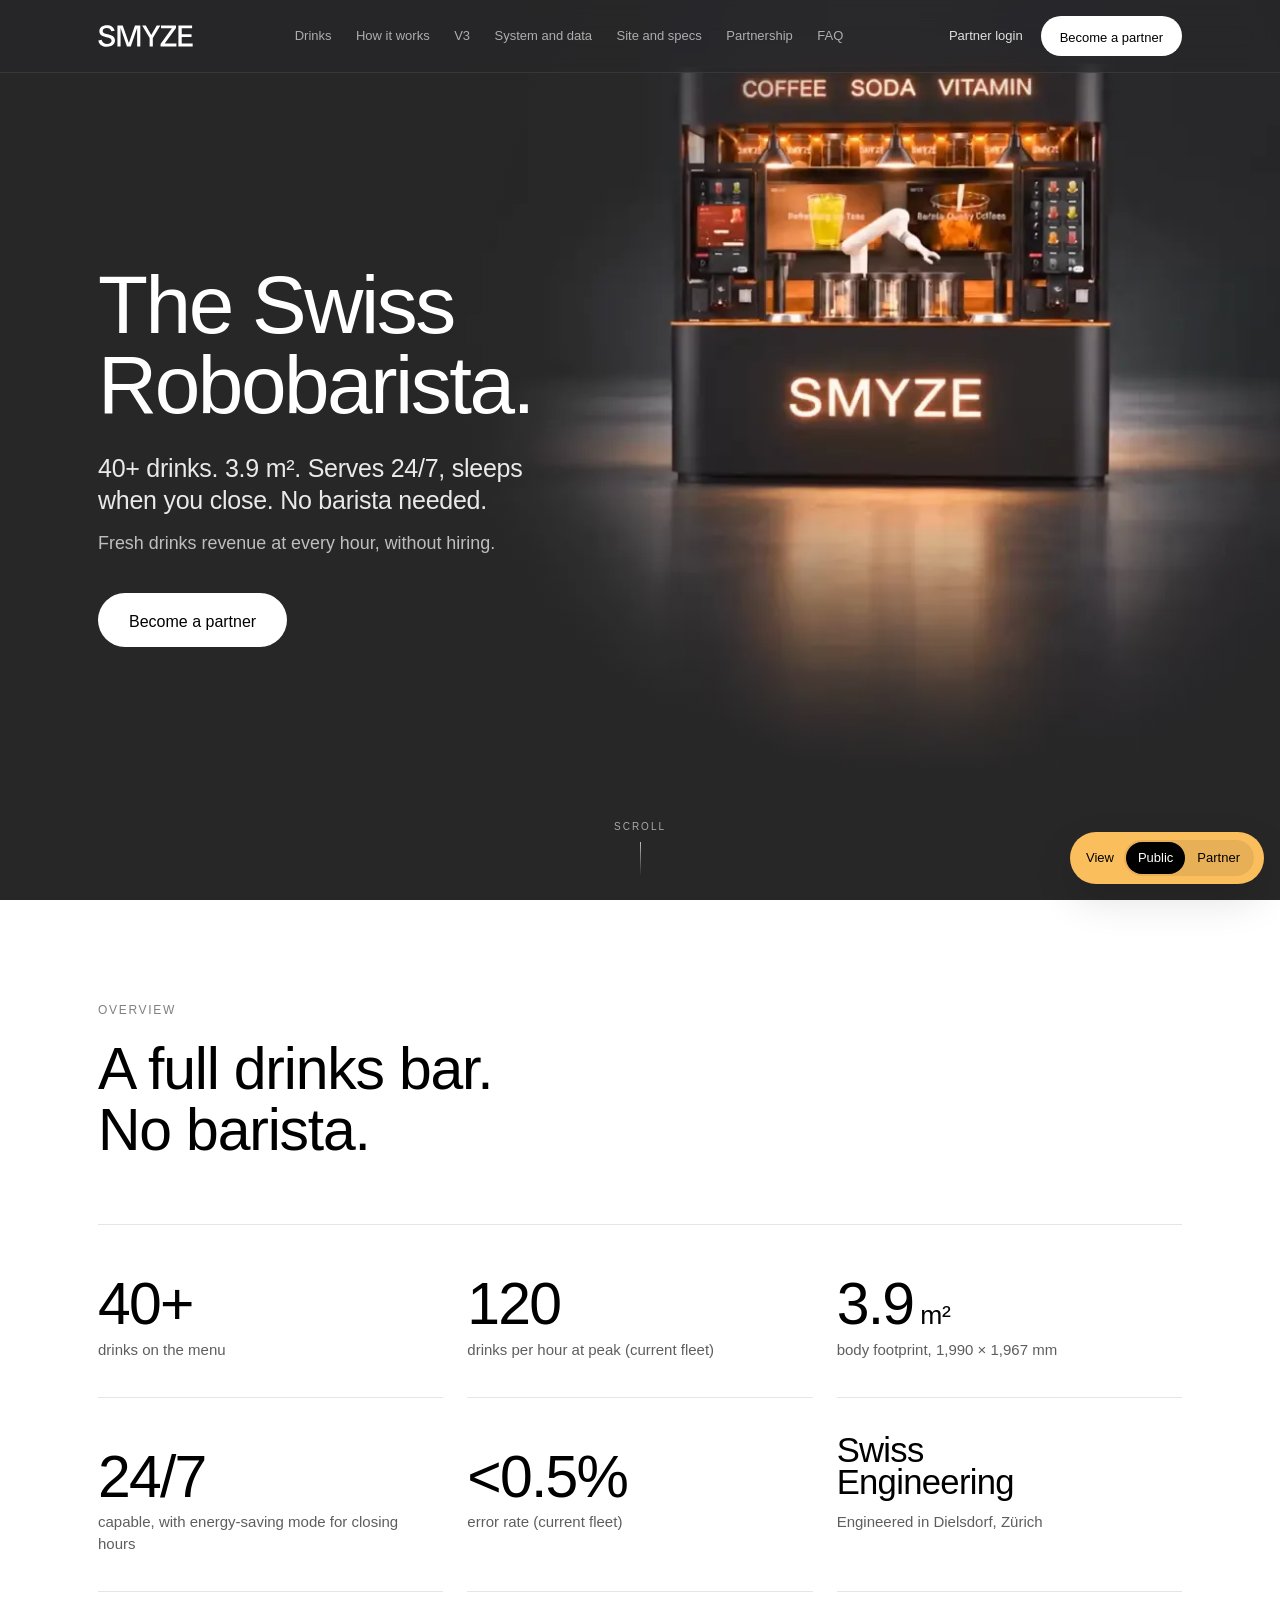
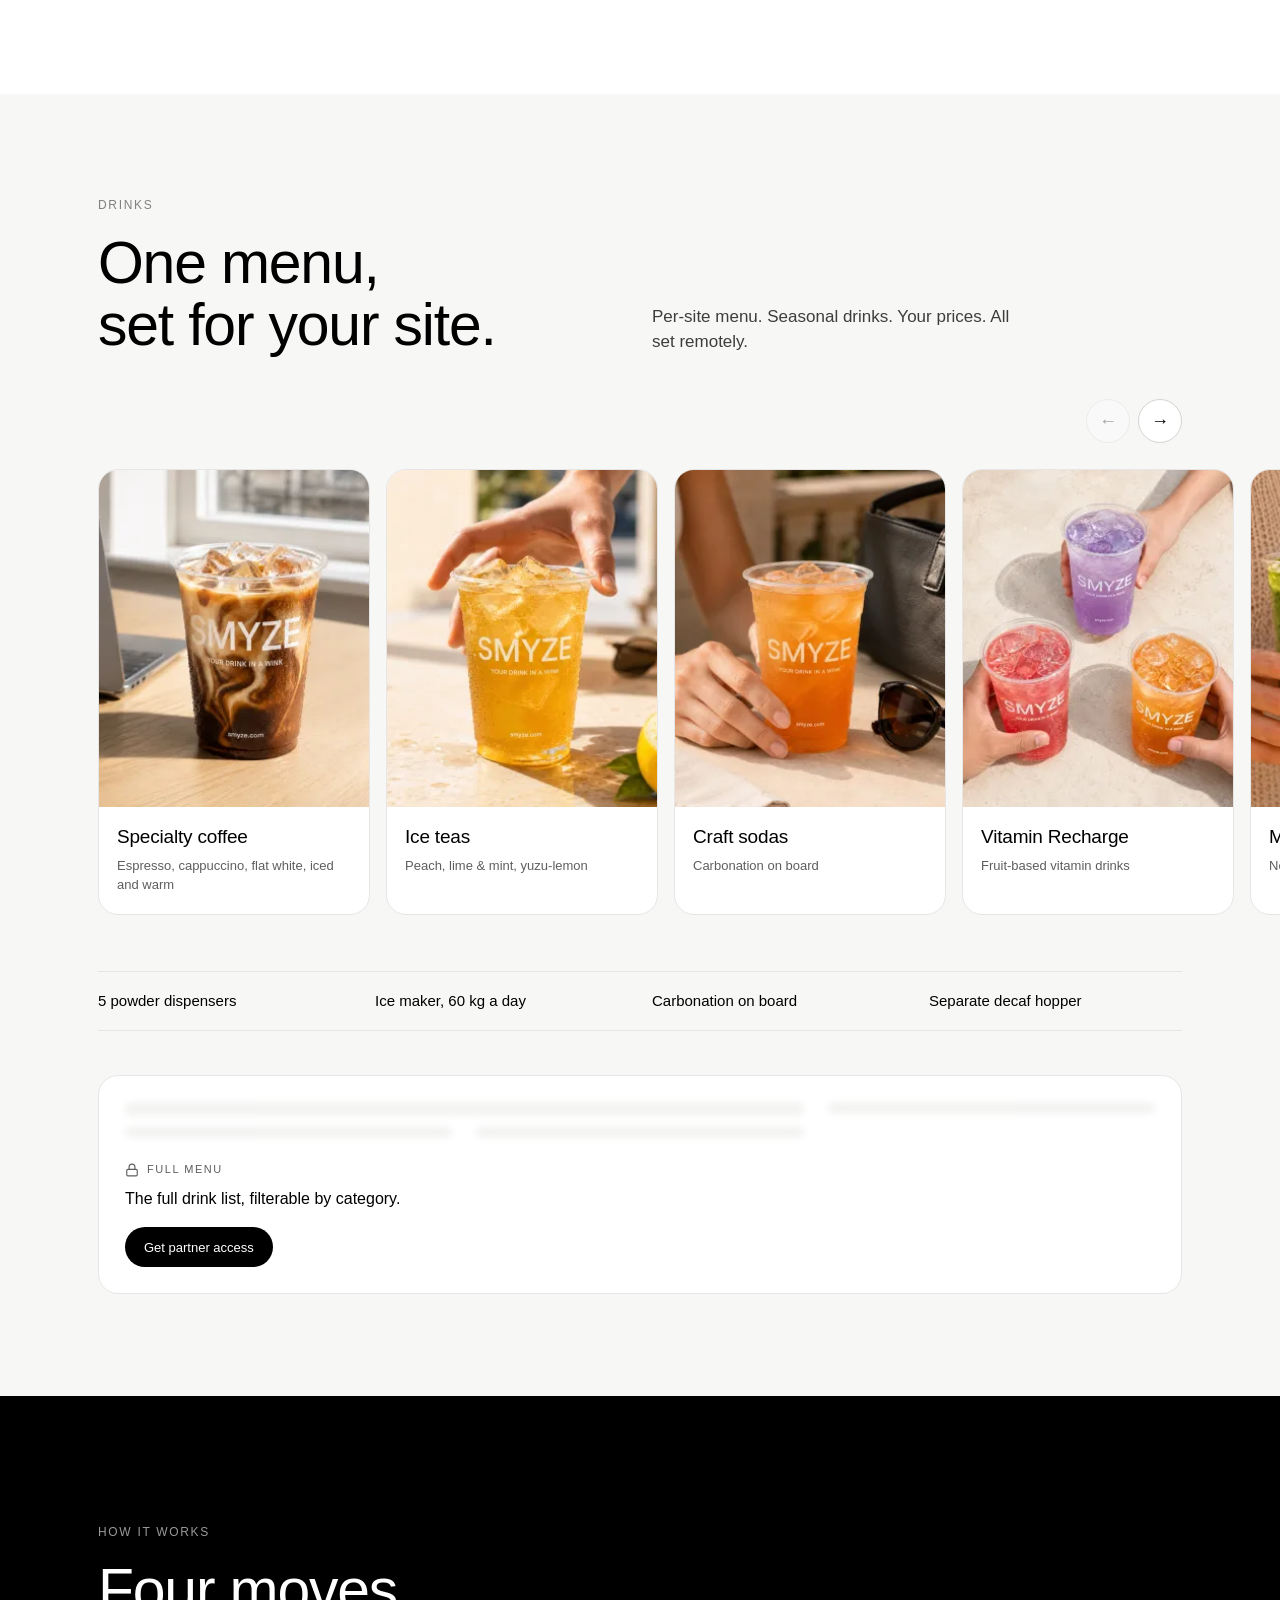
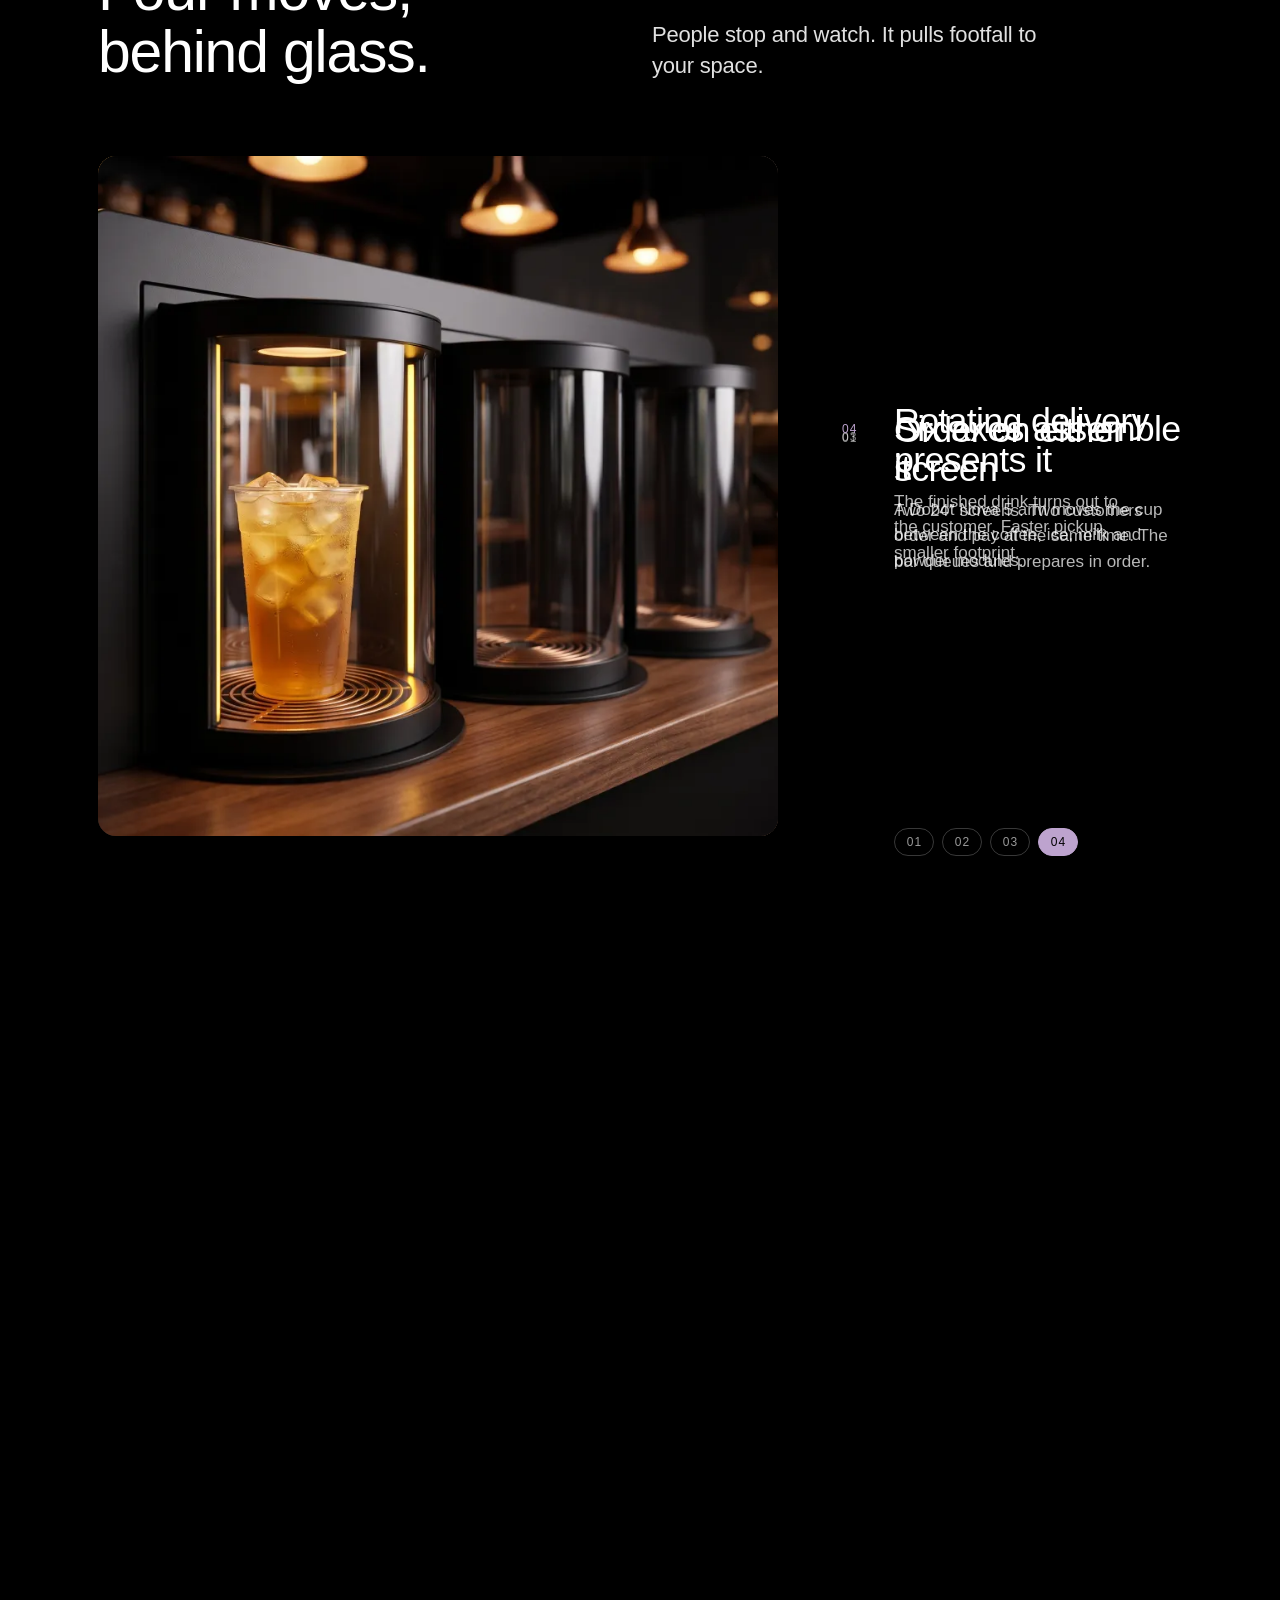
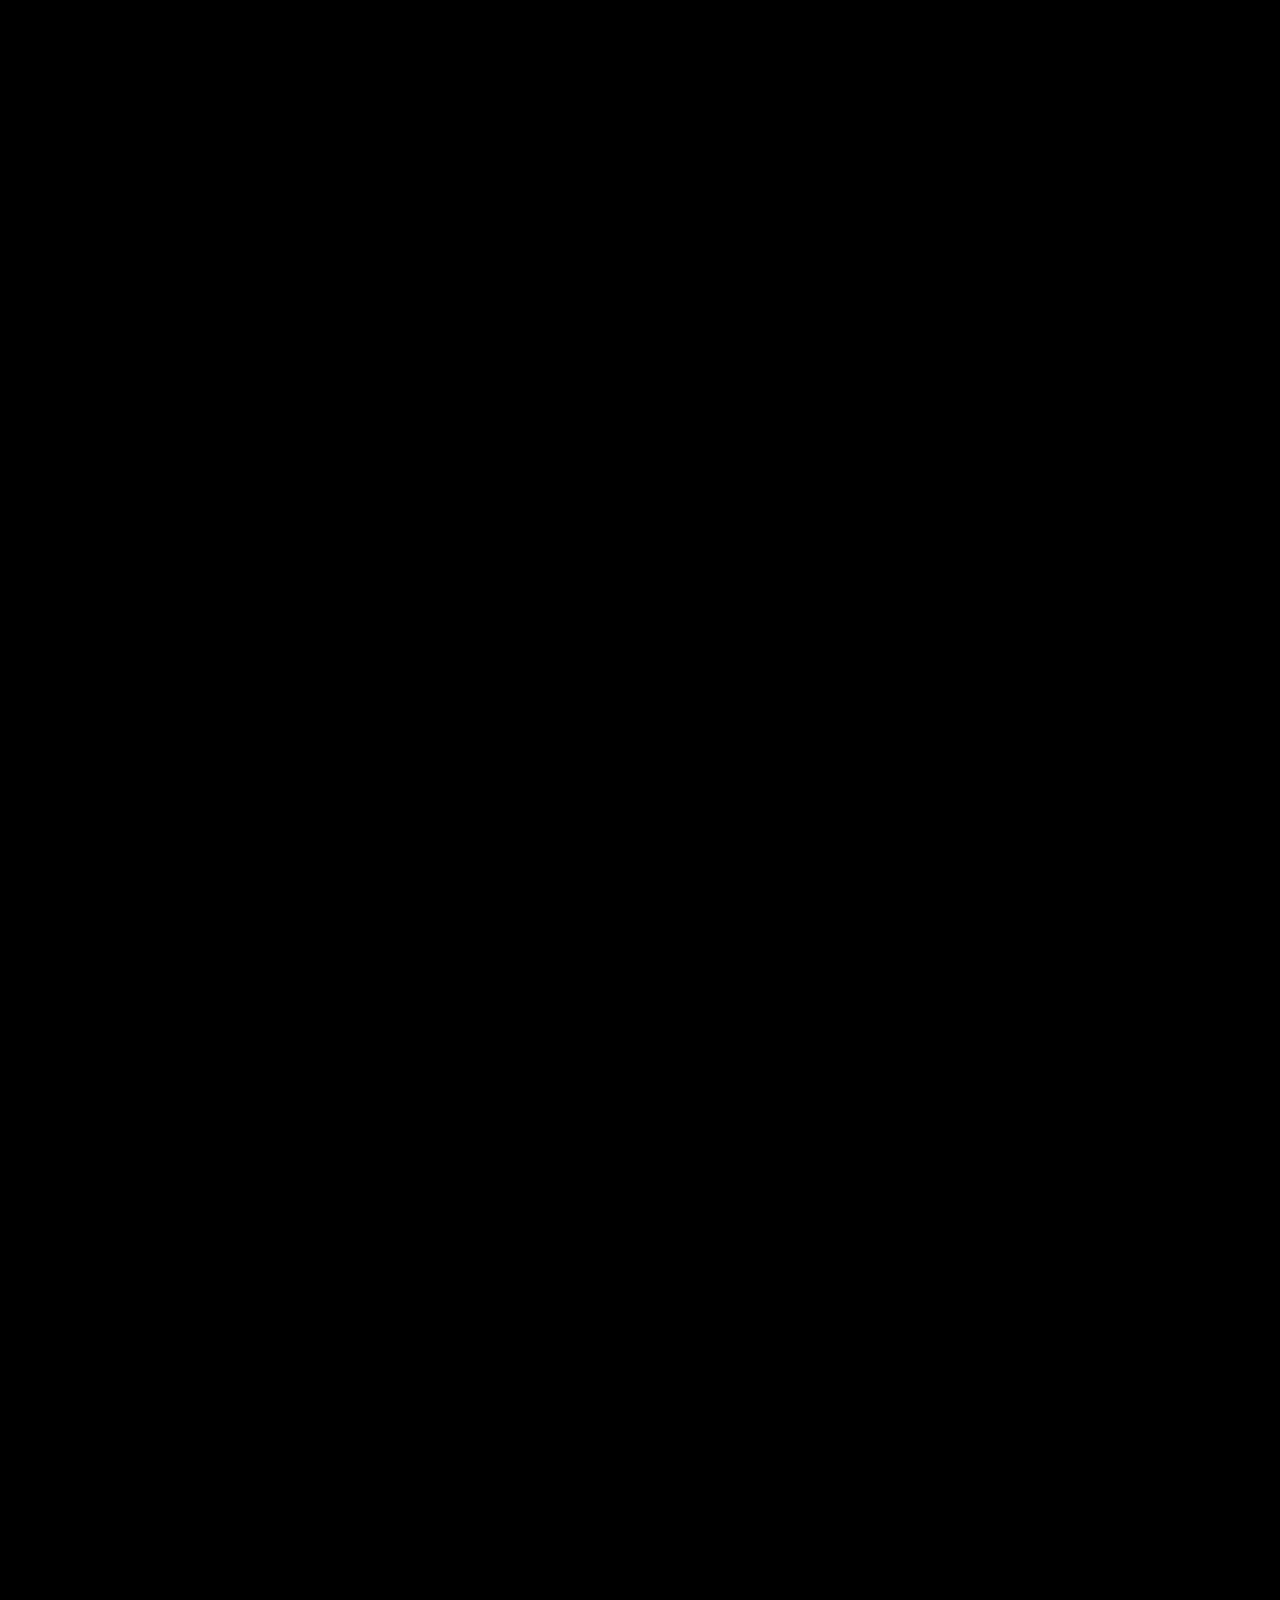
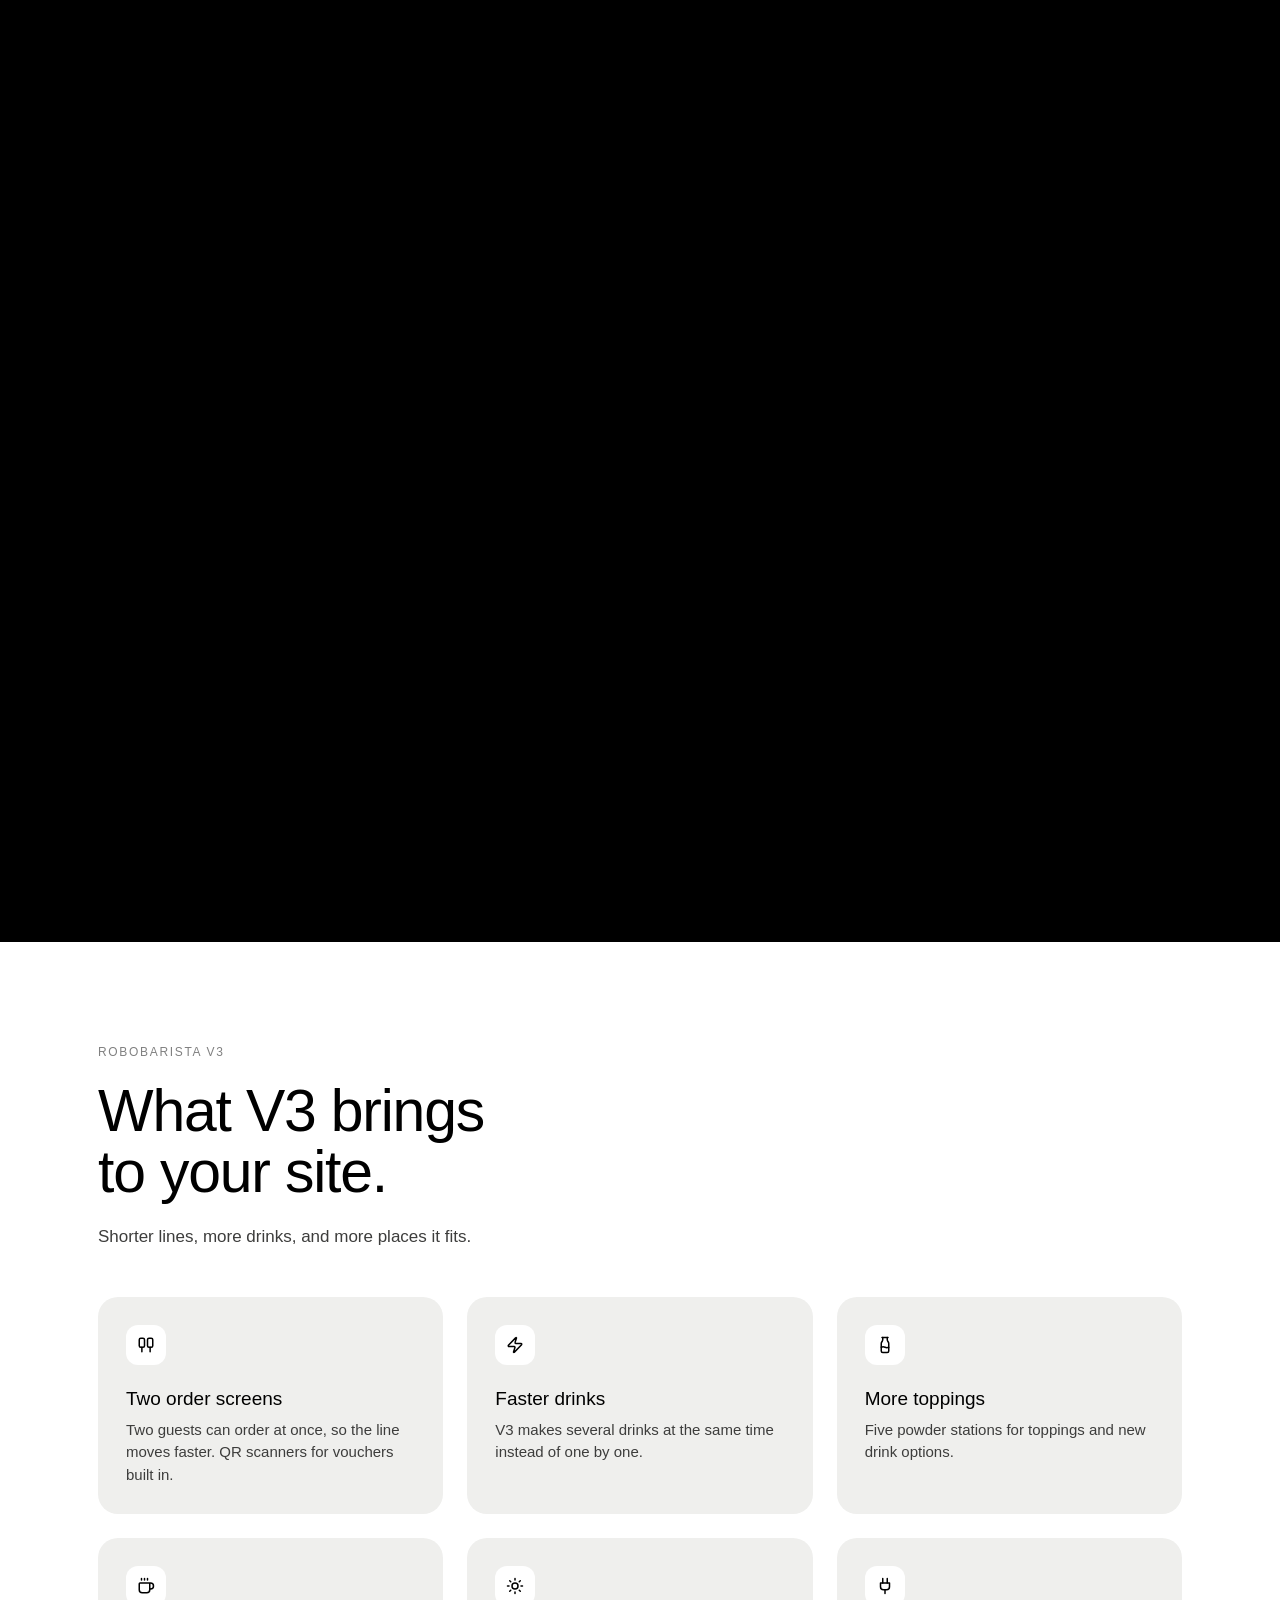
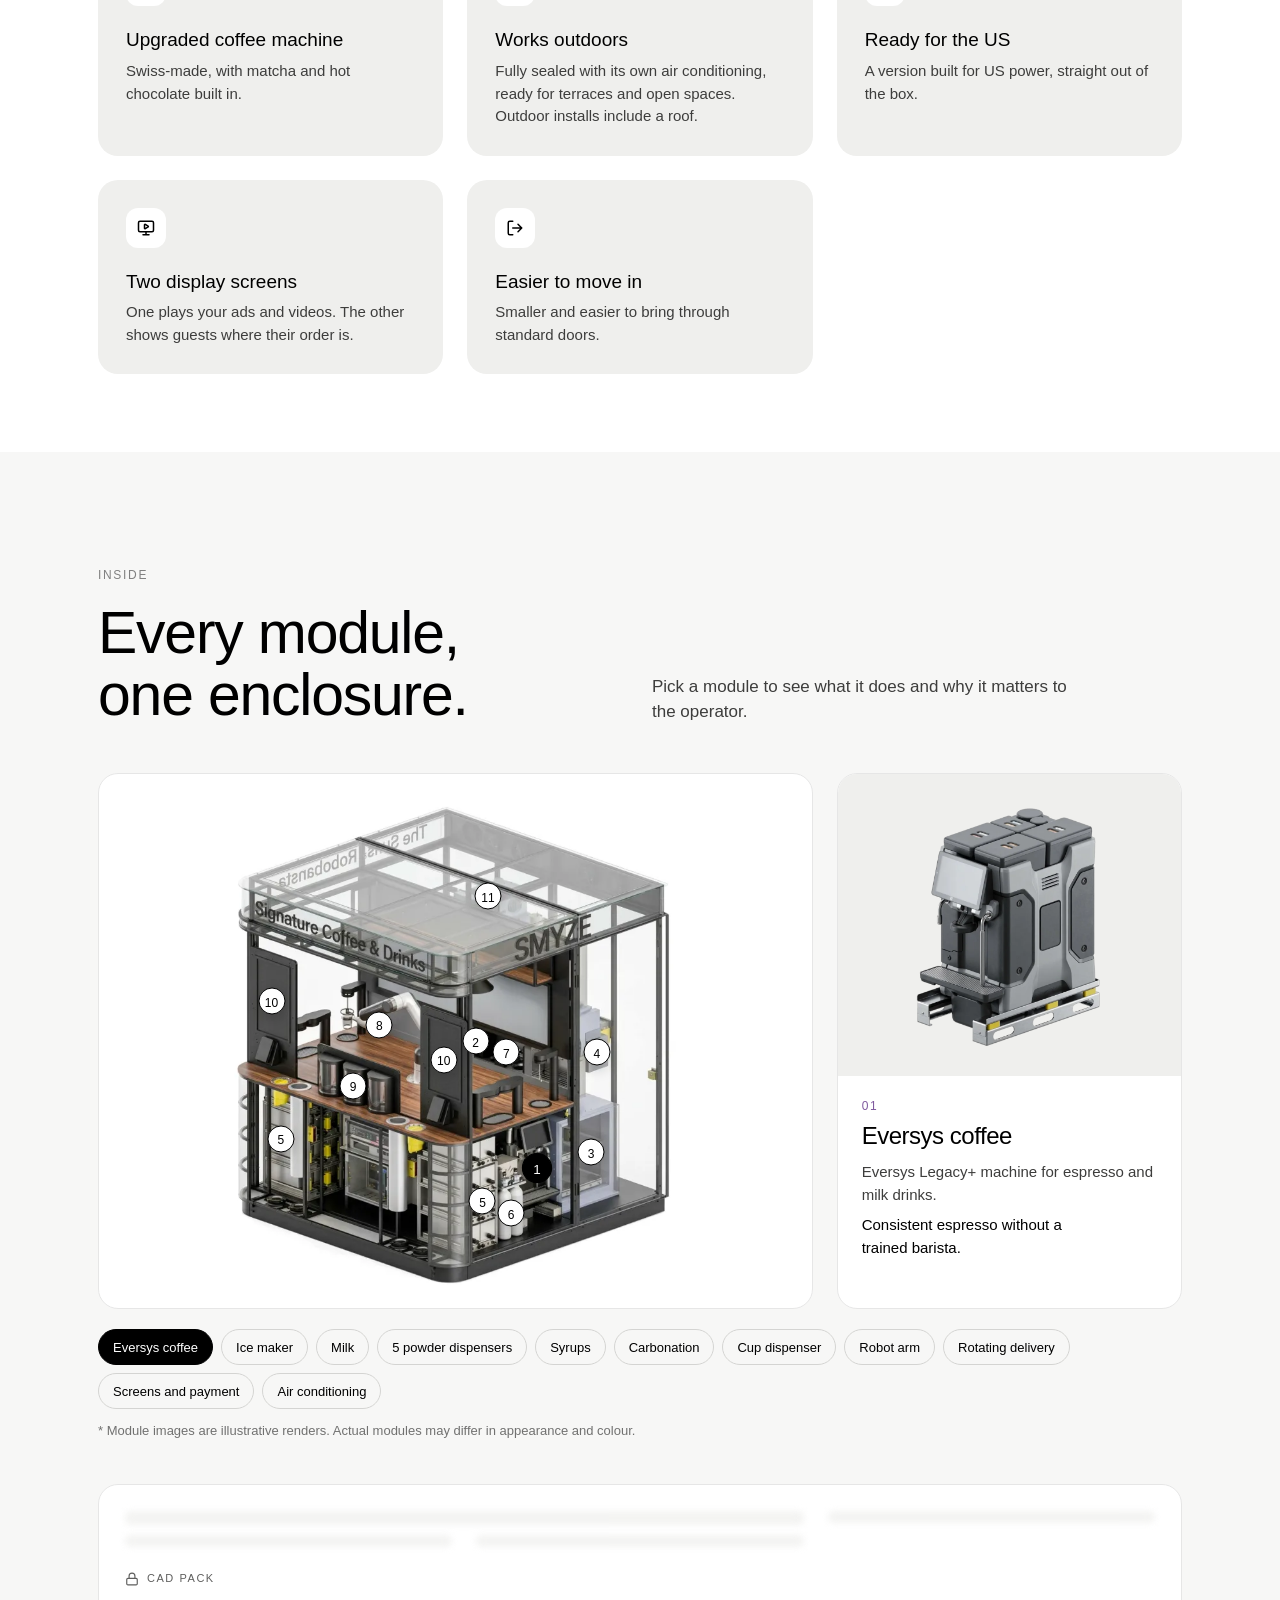
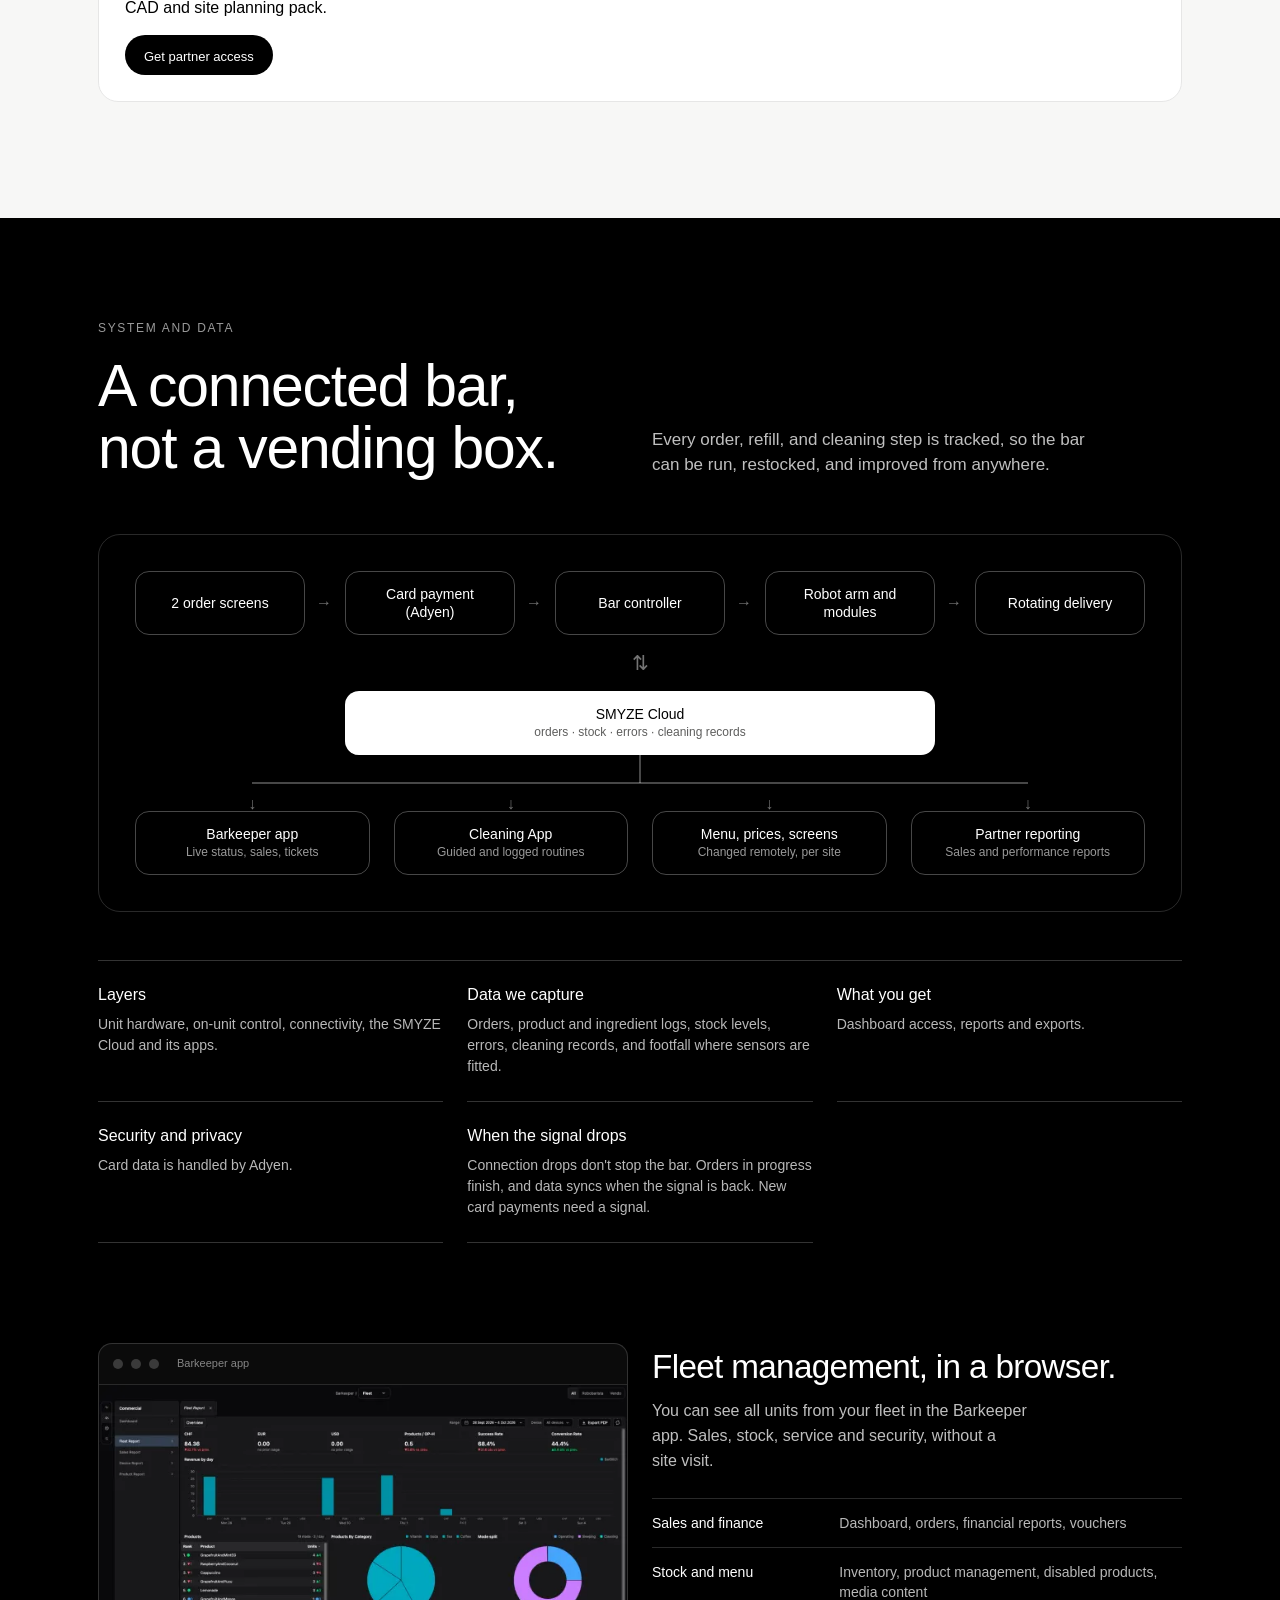
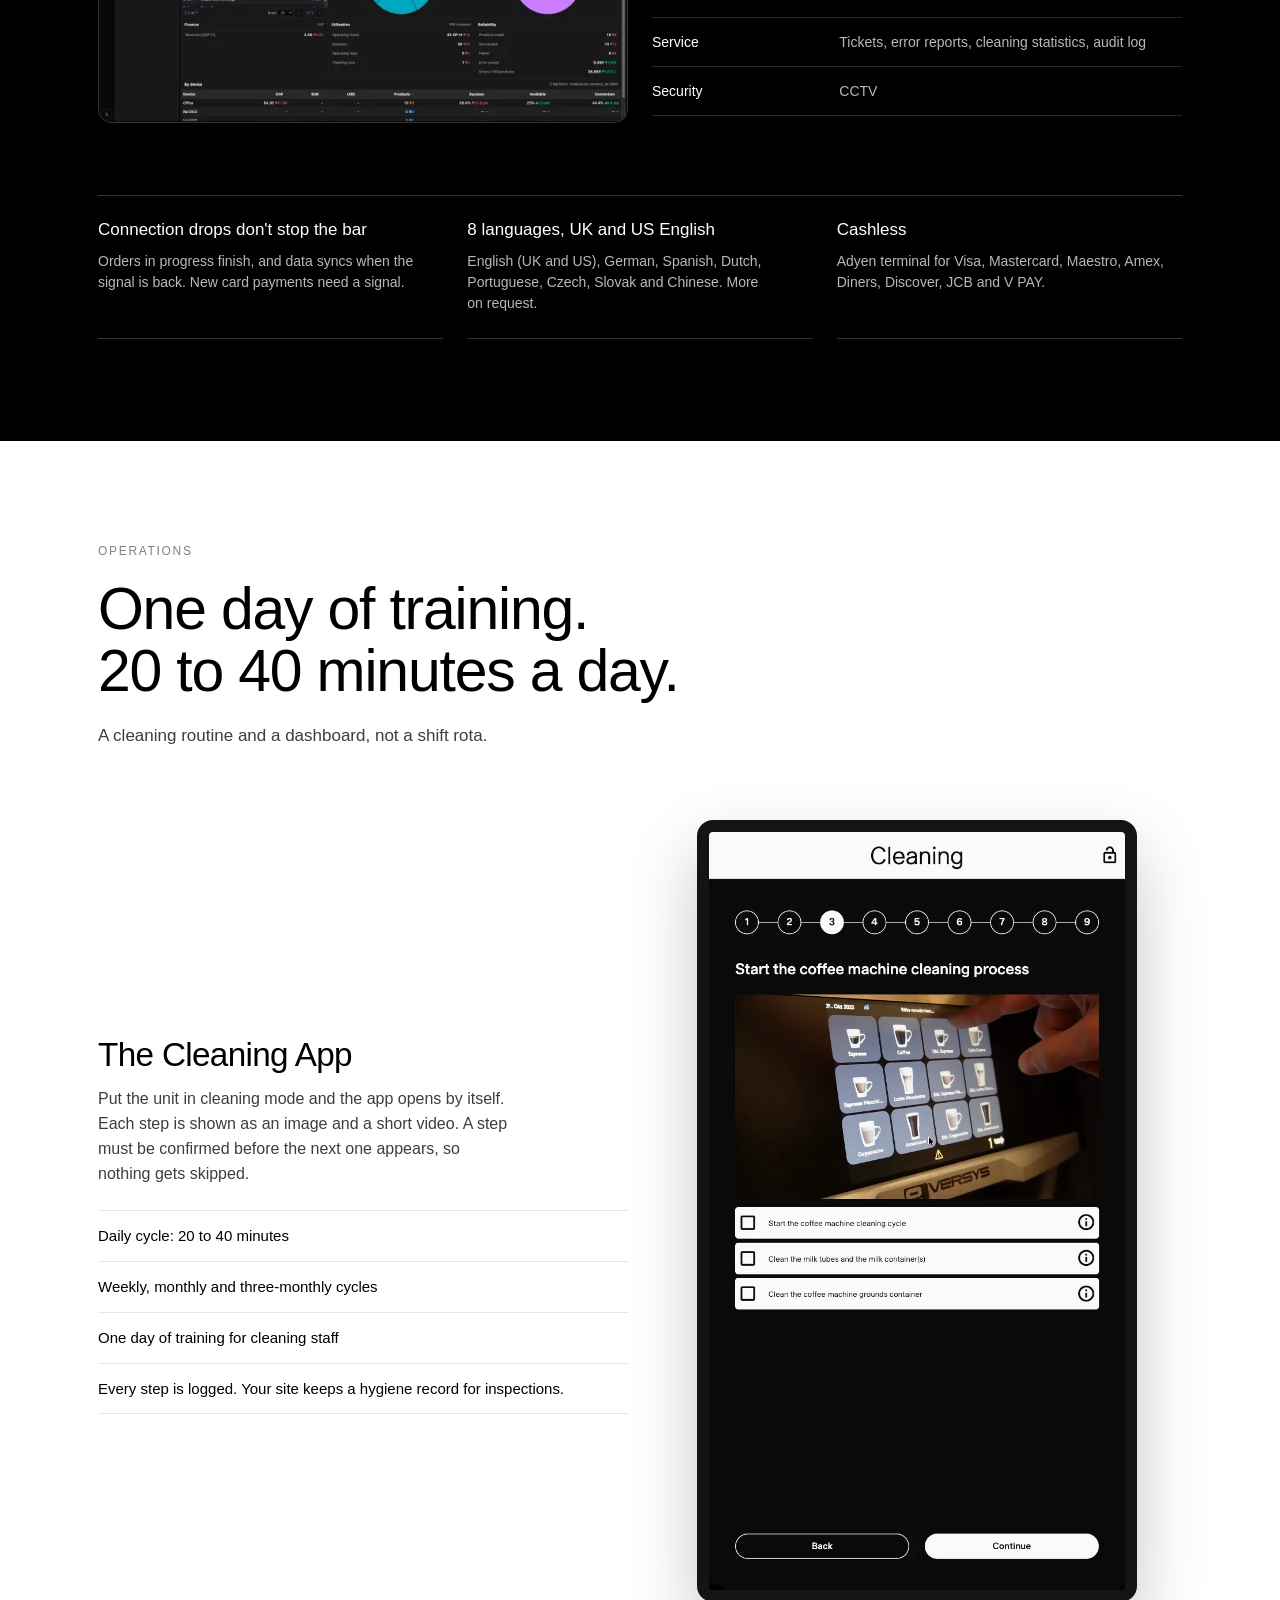
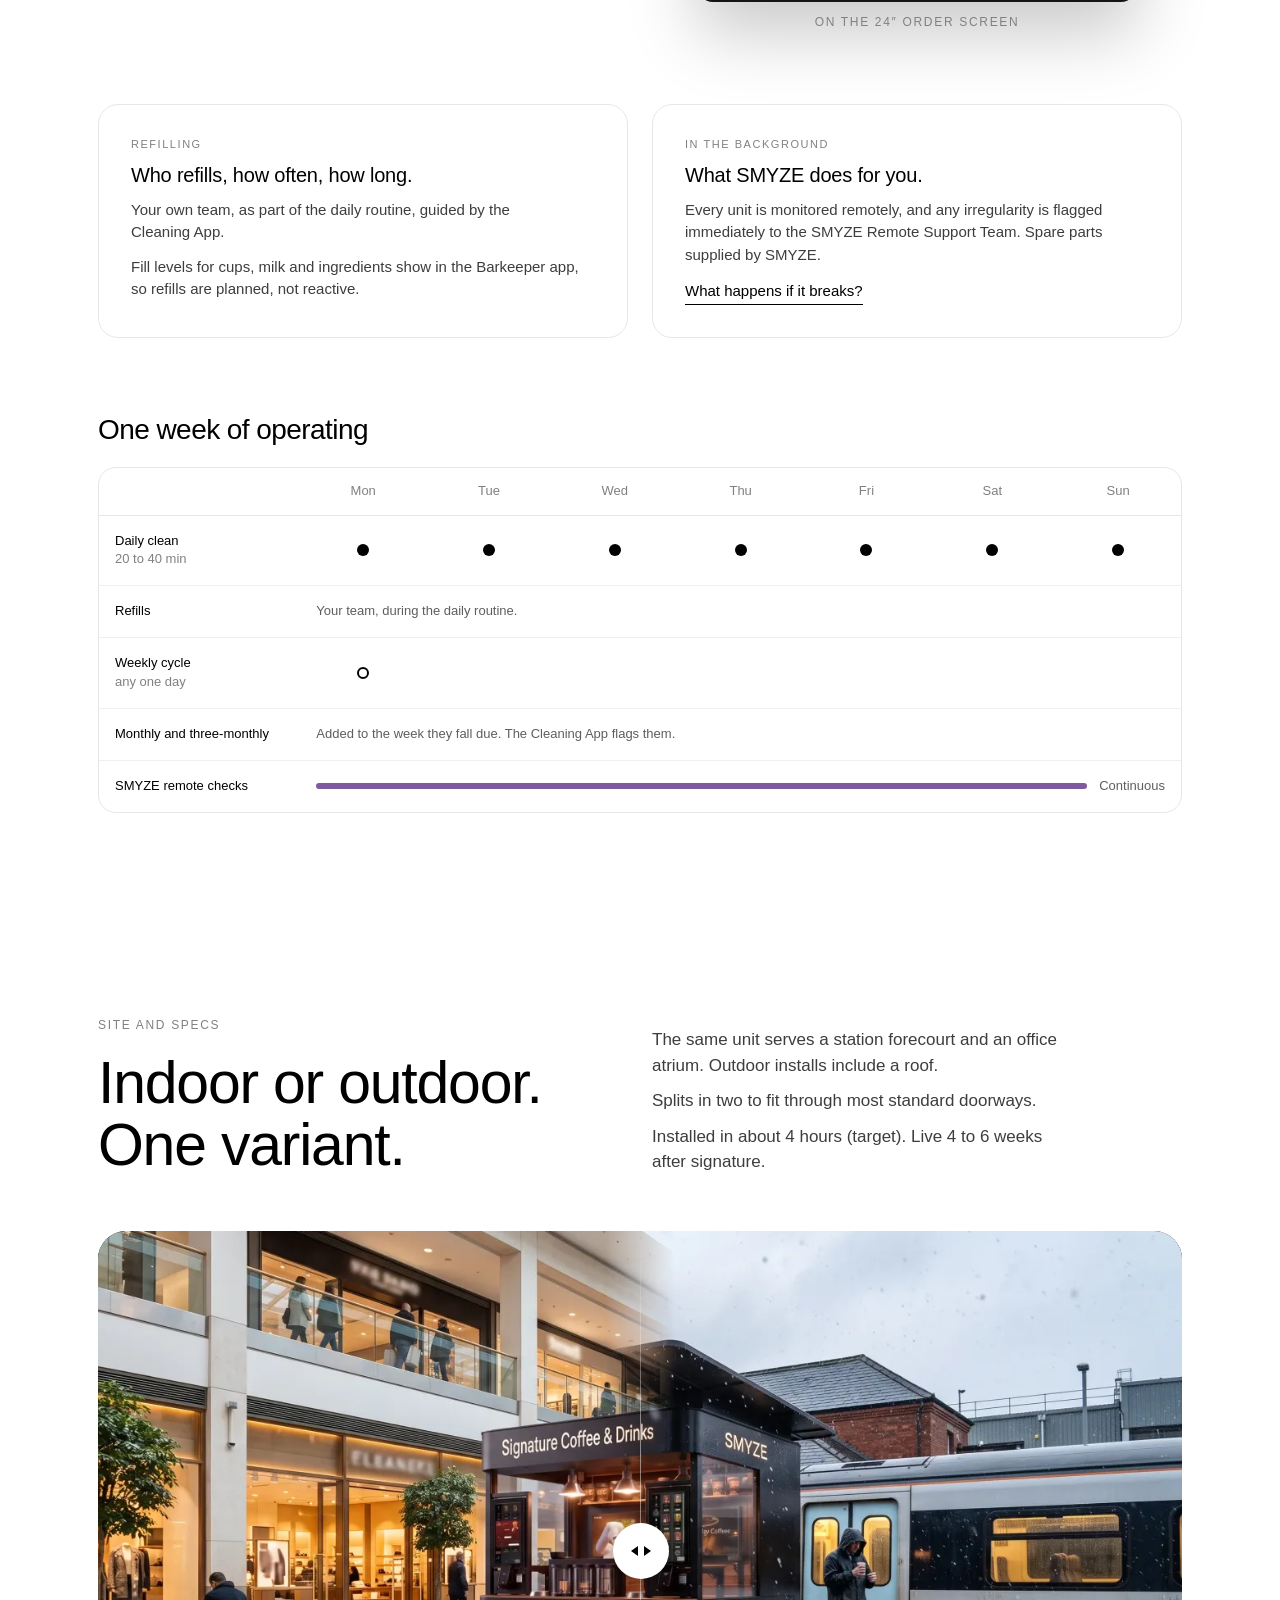
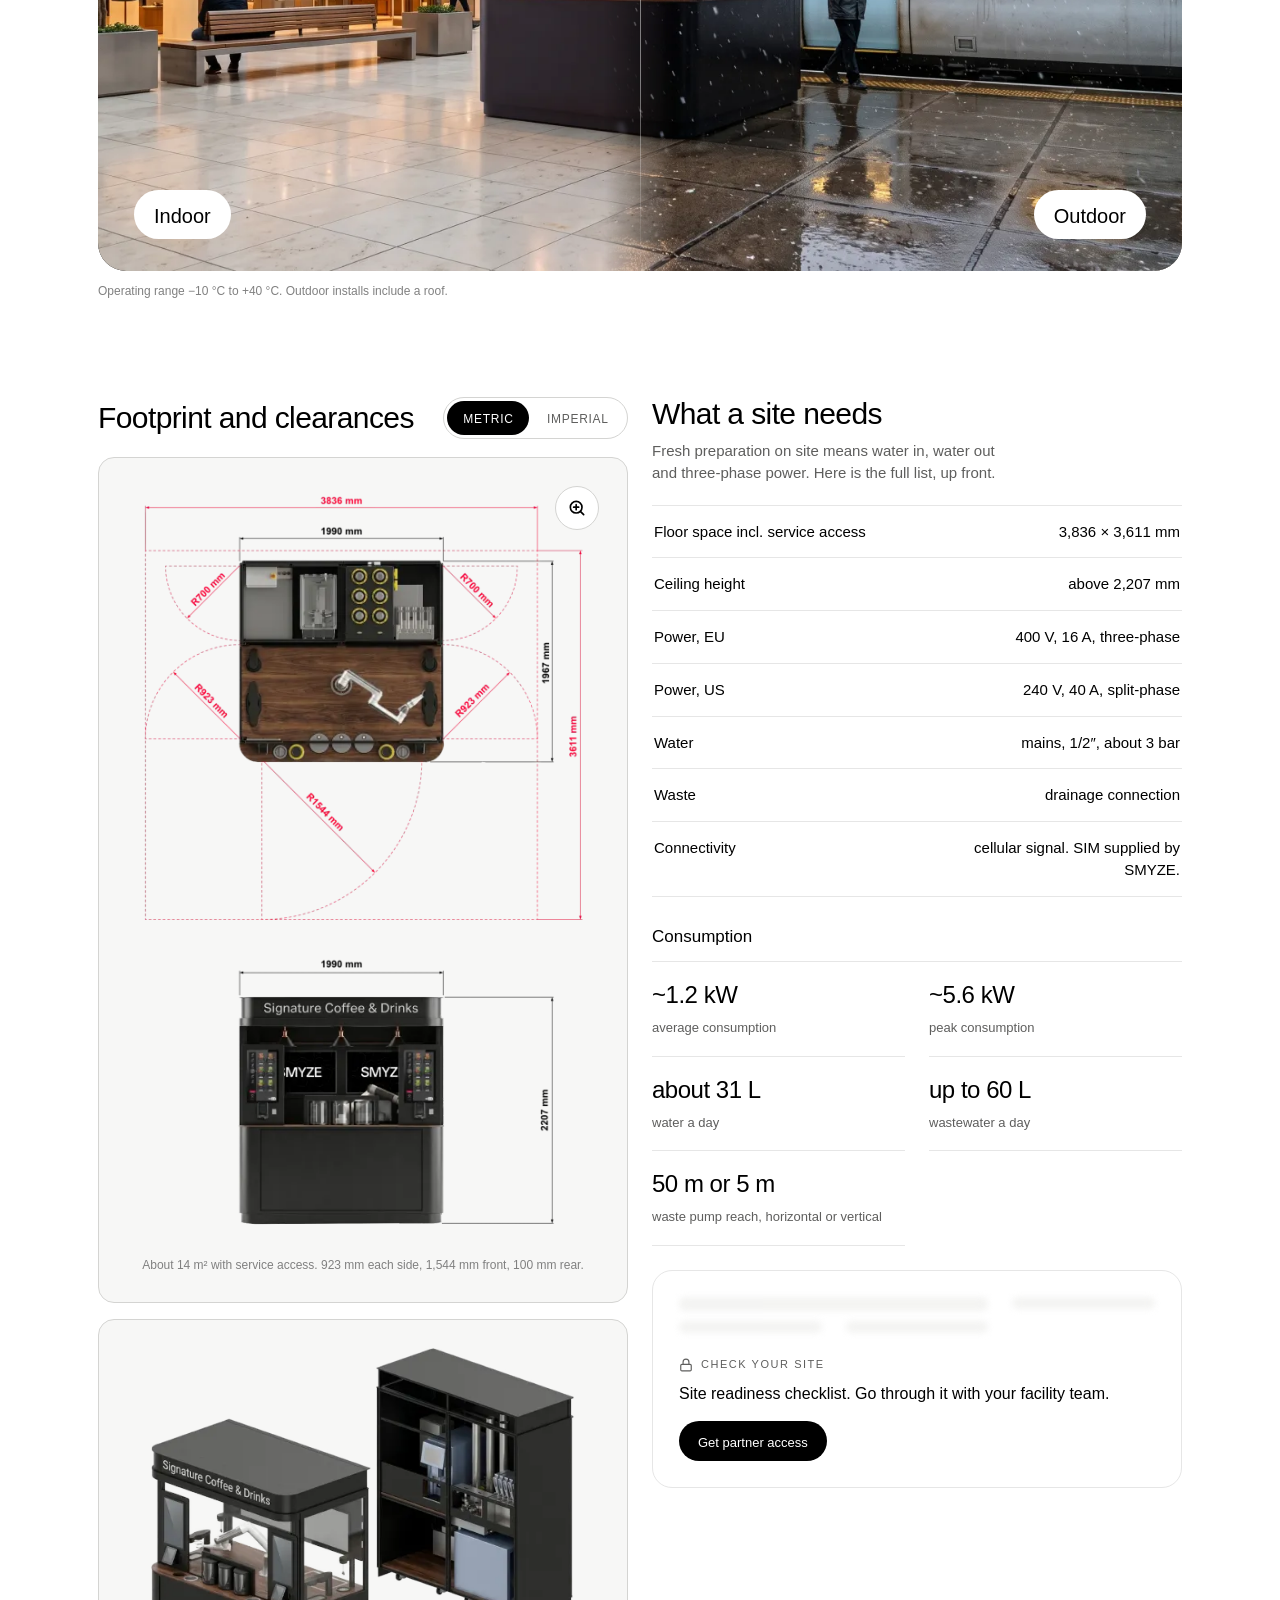
==== commit 80d3050e: "Preview (partner): Company-Product-Pages main@171b3dc" ====
--- a/en/index.html
+++ b/en/index.html
@@ -10,7 +10,7 @@
           var s = JSON.parse(sessionStorage.getItem('rb-preview') || '{}')
           document.documentElement.dataset.view = s.view === 'partner' ? 'partner' : 'public'
         } catch (e) {}
-      </script><link rel="preload" href="/_astro/SmyzeSansPro-Regular.C-FKNykz.woff2" as="font" type="font/woff2" crossorigin><link rel="preload" href="/_astro/SmyzeSansPro-Medium.Bd-EK3-c.woff2" as="font" type="font/woff2" crossorigin><link rel="icon" href="/favicon.ico" sizes="16x16 32x32 48x48"><link rel="icon" type="image/png" sizes="32x32" href="/favicons/favicon-32x32.png"><link rel="apple-touch-icon" sizes="180x180" href="/favicons/apple-touch-icon.png"><meta name="theme-color" content="#000000"><title>Robobarista V3: the Swiss robotic drinks bar</title><meta name="description" content="SMYZE Robobarista V3 is a Swiss-engineered robotic drinks bar. 40+ drinks on a 3.9 m² body, serves 24/7, no barista needed. Three ways to partner: revenue share, revenue share with buy-in, or leasing."><meta name="robots" content="noindex, nofollow"><link rel="alternate" hreflang="en" href="https://robobarista.smyze.com/en/"><link rel="alternate" hreflang="x-default" href="https://robobarista.smyze.com/en/"><link rel="sitemap" type="application/xml" href="/sitemap.xml"><meta property="og:site_name" content="SMYZE"><meta property="og:title" content="Robobarista V3: the Swiss robotic drinks bar"><meta property="og:description" content="SMYZE Robobarista V3 is a Swiss-engineered robotic drinks bar. 40+ drinks on a 3.9 m² body, serves 24/7, no barista needed. Three ways to partner: revenue share, revenue share with buy-in, or leasing."><meta property="og:type" content="website"><meta property="og:url" content="https://robobarista.smyze.com/en/"><meta property="og:locale" content="en"><meta property="og:image" content="https://robobarista.smyze.com/_astro/hero-still.BVeGRhOP_1r7NWV.jpg"><meta property="og:image:width" content="1080"><meta property="og:image:height" content="566"><meta property="og:image:alt" content="SMYZE Robobarista V3, front view"><meta name="twitter:card" content="summary_large_image"><script type="application/ld+json">{"@context":"https://schema.org","@graph":[{"@type":"Organization","@id":"https://robobarista.smyze.com/#organization","name":"SMYZE","legalName":"Swiss Smyze AG","url":"https://robobarista.smyze.com/","logo":{"@type":"ImageObject","url":"https://robobarista.smyze.com/smyze-logo.svg","width":1057,"height":245},"address":{"@type":"PostalAddress","addressLocality":"Dielsdorf","addressRegion":"Zürich","addressCountry":"CH"}},{"@type":"WebSite","@id":"https://robobarista.smyze.com/#website","url":"https://robobarista.smyze.com/","name":"SMYZE Robobarista V3","inLanguage":"en","publisher":{"@id":"https://robobarista.smyze.com/#organization"}},{"@type":["WebPage","FAQPage"],"@id":"https://robobarista.smyze.com/en/#webpage","url":"https://robobarista.smyze.com/en/","name":"Robobarista V3: the Swiss robotic drinks bar","description":"SMYZE Robobarista V3 is a Swiss-engineered robotic drinks bar. 40+ drinks on a 3.9 m² body, serves 24/7, no barista needed. Three ways to partner: revenue share, revenue share with buy-in, or leasing.","inLanguage":"en","isPartOf":{"@id":"https://robobarista.smyze.com/#website"},"about":{"@id":"https://robobarista.smyze.com/en/#product"},"primaryImageOfPage":{"@type":"ImageObject","url":"https://robobarista.smyze.com/_astro/hero-still.BVeGRhOP_1r7NWV.jpg","width":1080,"height":566},"mainEntity":[{"@type":"Question","name":"Which business models do you offer?","acceptedAnswer":{"@type":"Answer","text":"Three models. Revenue share, with no upfront investment. Revenue share with buy-in, for established locations that want a larger share. Leasing, a fixed monthly cost plus a small fee per drink, for sites that offer drinks free of charge. In every model SMYZE supplies the Robobarista, all ingredients, support, monitoring and maintenance. Exact terms are shared with partners."}},{"@type":"Question","name":"What daily volume does a site need?","acceptedAnswer":{"@type":"Answer","text":"About 60 to 80 drinks a day is the minimum viable volume for a Robobarista site."}},{"@type":"Question","name":"What does a site need?","acceptedAnswer":{"@type":"Answer","text":"3,836 × 3,611 mm of floor space including service access, and a ceiling above 2,207 mm. Power: 400 V three-phase at 16 A in the EU, or 240 V split-phase at 40 A in the US. A 1/2″ mains water connection at about 3 bar, a drain, and cellular signal. SMYZE supplies the SIM."}},{"@type":"Question","name":"How fast can we go live?","acceptedAnswer":{"@type":"Answer","text":"A Robobarista is live 4 to 6 weeks after signature."}},{"@type":"Question","name":"How long does installation take?","acceptedAnswer":{"@type":"Answer","text":"The unit arrives in two halves and is assembled on site. Installation takes about 4 hours on site (target). You are live 4 to 6 weeks after signature."}},{"@type":"Question","name":"Who refills and cleans it?","acceptedAnswer":{"@type":"Answer","text":"One trained person. The daily clean and refilling takes 20 to 40 minutes, guided step by step by the Cleaning App. Weekly, monthly and three-monthly cycles come on top. Training takes one day."}},{"@type":"Question","name":"What happens if it breaks?","acceptedAnswer":{"@type":"Answer","text":"Every unit is monitored remotely by the SMYZE team, and any irregularity is flagged immediately to the SMYZE Remote Support Team. Errors also show up in the Barkeeper app as tickets, and SMYZE supplies the spare parts."}},{"@type":"Question","name":"Can it go outdoors?","acceptedAnswer":{"@type":"Answer","text":"Yes. One variant covers indoor and outdoor sites. Operating range: −10 °C to +40 °C. Outdoor installs include a roof."}},{"@type":"Question","name":"Can we put our own coffee in it?","acceptedAnswer":{"@type":"Answer","text":"Yes. We are flexible on the choice of coffee beans, in line with our quality standards."}},{"@type":"Question","name":"Can we set our own prices?","acceptedAnswer":{"@type":"Answer","text":"Prices are agreed together and set according to market pricing, local competition and other factors that affect sales. SMYZE controls the entire software, so prices can be adjusted easily at any point."}},{"@type":"Question","name":"Can we co-brand it?","acceptedAnswer":{"@type":"Answer","text":"Yes. Co-branding is possible, in line with our templates and standards."}},{"@type":"Question","name":"Who owns the sales data, and can we access it?","acceptedAnswer":{"@type":"Answer","text":"Partners get dashboard access, reports and exports."}},{"@type":"Question","name":"Is it available in the US?","acceptedAnswer":{"@type":"Answer","text":"Yes. V3 comes in EU and US versions on one platform, with native power for each market and no converters. Robobaristas are already live in Europe and the US."}},{"@type":"Question","name":"Does it take cash?","acceptedAnswer":{"@type":"Answer","text":"No. The Robobarista is cashless. An Adyen terminal takes Visa, Mastercard, Maestro, Amex, Diners, Discover, JCB and V PAY."}},{"@type":"Question","name":"What happens if it loses connection?","acceptedAnswer":{"@type":"Answer","text":"Connection drops don't stop the bar. Orders in progress finish, and data syncs when the signal is back. New card payments need a signal."}}]},{"@type":"Product","@id":"https://robobarista.smyze.com/en/#product","name":"SMYZE Robobarista V3","description":"40+ drinks. 3.9 m². Serves 24/7, sleeps when you close. No barista needed.","image":"https://robobarista.smyze.com/_astro/hero-still.BVeGRhOP_1r7NWV.jpg","brand":{"@type":"Brand","name":"SMYZE"},"manufacturer":{"@id":"https://robobarista.smyze.com/#organization"},"category":"Robotic drinks bar"}]}</script><link rel="stylesheet" href="/_astro/SmyzeSansPro-Medium.H_256MeA.css"><link rel="stylesheet" href="/_astro/index.filVzqXn.css"></head><body data-astro-cid-z4jru4n3><a class="skip-link" href="#main" data-astro-cid-z4jru4n3>Skip to content</a><header class="hdr" data-header data-astro-cid-fzpbxy5g><div class="container hdr__bar" data-astro-cid-fzpbxy5g><a class="hdr__logo" href="#top" aria-label="SMYZE home" data-astro-cid-fzpbxy5g><svg xmlns="http://www.w3.org/2000/svg" viewBox="70 68 1057 245" width="95" height="22" fill="currentColor" aria-hidden="true" focusable="false"><path d="M73.4,239.3l35.6-7.9c6.9,29.8,28.4,46.9,61.7,46.9c29.8,0,50-13.4,50-35.3c0-56.5-136-21.6-136-105.5c0-43.2,35.6-67.5,84-67.5c46.6,0,78.1,22.3,86,61.3l-36,7.5c-7.2-24.3-25-37.4-52.1-37.4c-26.7,0-44.5,12.3-44.5,32.2c0,54.1,136.4,17.8,136.4,104.2c0,44.5-36.3,72-90.1,72C115.6,309.9,80.6,282.8,73.4,239.3z"></path><path d="M540.8,73.4v233h-35.3V102.5l-71.3,203.9h-42.1l-71.3-204.9v204.9h-35v-233h58.9l68.5,194l68.2-194H540.8z"></path><path d="M763.9,73.4l-84,138.4v94.6h-35.3v-94.6L561.4,73.4h40.1l61,105.2l61.3-105.2H763.9z"></path><path d="M942.8,274.9v31.5H766v-28.1l126.4-173.4h-121V73.4H938v28.1L812.2,274.9H942.8z"></path><path d="M1123.7,274.9v31.5H965v-233h152.5v31.5h-115.5v65.5h109v31.2h-109v73.3H1123.7z"></path></svg></a><nav class="hdr__nav" aria-label="Sections" data-nav-links data-astro-cid-fzpbxy5g><a href="#drinks" data-spy="drinks" data-astro-cid-fzpbxy5g>Drinks</a><a href="#how" data-spy="how" data-astro-cid-fzpbxy5g>How it works</a><a href="#v3" data-spy="v3" data-astro-cid-fzpbxy5g>V3</a><a href="#system" data-spy="system" data-astro-cid-fzpbxy5g>System and data</a><a href="#site" data-spy="site" data-astro-cid-fzpbxy5g>Site and specs</a><a href="#models" data-spy="models" data-astro-cid-fzpbxy5g>Partnership</a><a href="#faq" data-spy="faq" data-astro-cid-fzpbxy5g>FAQ</a><span class="hdr__underline" aria-hidden="true" data-underline data-astro-cid-fzpbxy5g></span></nav><div class="hdr__actions" data-astro-cid-fzpbxy5g><div class="tier" data-tier="public"><button class="hdr__account" type="button" data-login-open data-astro-cid-fzpbxy5g>Partner login</button><a class="btn btn--sm hdr__cta" href="#contact" data-cta="header" data-astro-cid-fzpbxy5g>Become a partner</a></div><div class="tier" data-tier="partner"><button class="hdr__account" type="button" data-logout data-astro-cid-fzpbxy5g>Log out</button></div><button class="hdr__burger" type="button" aria-label="Open menu" aria-haspopup="dialog" data-menu-open data-astro-cid-fzpbxy5g><span data-astro-cid-fzpbxy5g></span><span data-astro-cid-fzpbxy5g></span></button></div></div></header><dialog class="menu" aria-label="Menu" data-menu data-astro-cid-fzpbxy5g><div class="container menu__bar" data-astro-cid-fzpbxy5g><a class="menu__logo" href="#top" aria-label="SMYZE home" data-menu-link data-astro-cid-fzpbxy5g><svg xmlns="http://www.w3.org/2000/svg" viewBox="70 68 1057 245" width="95" height="22" fill="currentColor" aria-hidden="true" focusable="false"><path d="M73.4,239.3l35.6-7.9c6.9,29.8,28.4,46.9,61.7,46.9c29.8,0,50-13.4,50-35.3c0-56.5-136-21.6-136-105.5c0-43.2,35.6-67.5,84-67.5c46.6,0,78.1,22.3,86,61.3l-36,7.5c-7.2-24.3-25-37.4-52.1-37.4c-26.7,0-44.5,12.3-44.5,32.2c0,54.1,136.4,17.8,136.4,104.2c0,44.5-36.3,72-90.1,72C115.6,309.9,80.6,282.8,73.4,239.3z"></path><path d="M540.8,73.4v233h-35.3V102.5l-71.3,203.9h-42.1l-71.3-204.9v204.9h-35v-233h58.9l68.5,194l68.2-194H540.8z"></path><path d="M763.9,73.4l-84,138.4v94.6h-35.3v-94.6L561.4,73.4h40.1l61,105.2l61.3-105.2H763.9z"></path><path d="M942.8,274.9v31.5H766v-28.1l126.4-173.4h-121V73.4H938v28.1L812.2,274.9H942.8z"></path><path d="M1123.7,274.9v31.5H965v-233h152.5v31.5h-115.5v65.5h109v31.2h-109v73.3H1123.7z"></path></svg></a><button class="menu__close" type="button" aria-label="Close menu" data-menu-close data-astro-cid-fzpbxy5g><span data-astro-cid-fzpbxy5g></span><span data-astro-cid-fzpbxy5g></span></button></div><nav class="container menu__links" aria-label="Sections" data-astro-cid-fzpbxy5g><a href="#drinks" data-menu-link data-astro-cid-fzpbxy5g>Drinks</a><a href="#how" data-menu-link data-astro-cid-fzpbxy5g>How it works</a><a href="#v3" data-menu-link data-astro-cid-fzpbxy5g>V3</a><a href="#system" data-menu-link data-astro-cid-fzpbxy5g>System and data</a><a href="#site" data-menu-link data-astro-cid-fzpbxy5g>Site and specs</a><a href="#models" data-menu-link data-astro-cid-fzpbxy5g>Partnership</a><a href="#faq" data-menu-link data-astro-cid-fzpbxy5g>FAQ</a><div class="tier" data-tier="public"><a class="btn btn--white menu__cta" href="#contact" data-menu-link data-cta="menu" data-astro-cid-fzpbxy5g>Become a partner</a><button class="menu__account" type="button" data-login-open data-astro-cid-fzpbxy5g>Partner login</button></div><div class="tier" data-tier="partner"><button class="menu__account" type="button" data-logout data-astro-cid-fzpbxy5g>Log out</button></div></nav></dialog><dialog class="login" aria-labelledby="login-title" data-login data-astro-cid-rprpjcmy><button class="login__close" type="button" aria-label="Close" data-login-close data-astro-cid-rprpjcmy><span data-astro-cid-rprpjcmy></span><span data-astro-cid-rprpjcmy></span></button><h2 class="login__title" id="login-title" data-astro-cid-rprpjcmy>Partner login</h2><p class="login__line" data-astro-cid-rprpjcmy>Sign in to see partner terms, costs and downloads.</p><form class="login__form" id="partner-login" novalidate data-login-form data-messages="{&quot;required&quot;:&quot;Please fill in this field.&quot;,&quot;email&quot;:&quot;Please enter a valid email.&quot;,&quot;error&quot;:&quot;Sign-in failed. Please try again.&quot;,&quot;sending&quot;:&quot;Logging in…&quot;,&quot;submit&quot;:&quot;Log in&quot;}" data-astro-cid-rprpjcmy><label class="field" data-astro-cid-rprpjcmy><span data-astro-cid-rprpjcmy>Email</span><input type="email" name="email" autocomplete="username" required data-astro-cid-rprpjcmy></label><label class="field" data-astro-cid-rprpjcmy><span data-astro-cid-rprpjcmy>Password</span><input type="password" name="password" autocomplete="current-password" required data-astro-cid-rprpjcmy></label><button type="submit" class="btn btn--black login__submit" data-astro-cid-rprpjcmy>Log in</button><p class="login__status" role="status" aria-live="polite" data-login-status data-astro-cid-rprpjcmy></p></form><p class="login__foot" data-astro-cid-rprpjcmy>Not a partner yet? <a href="#contact" data-cta="login" data-login-close data-astro-cid-rprpjcmy>Become a partner</a></p></dialog><script type="module" src="/_astro/PartnerLogin.astro_astro_type_script_index_0_lang.Bw627Pdc.js"></script><script type="module">var e=document.querySelector(`[data-header]`),t=document.querySelector(`[data-nav-links]`),n=document.querySelector(`[data-underline]`),r=document.getElementById(`top`);function i(){if(!e)return;let t=(r?.offsetHeight??window.innerHeight)-80;e.classList.toggle(`is-solid`,window.scrollY>=t)}var a=!1;window.addEventListener(`scroll`,()=>{a||(a=!0,requestAnimationFrame(()=>{a=!1,i()}))},{passive:!0}),window.addEventListener(`resize`,i),i();var o=t?Array.from(t.querySelectorAll(`a[data-spy]`)):[],s=``;function c(){if(!n)return;let e=o.find(e=>e.dataset.spy===s);e?(n.style.opacity=`1`,n.style.transform=`translateX(${e.offsetLeft}px) scaleX(${e.offsetWidth})`):n.style.opacity=`0`}function l(e){e!==s&&(s=e,o.forEach(t=>{t.dataset.spy===e?t.setAttribute(`aria-current`,`true`):t.removeAttribute(`aria-current`)}),c())}var u=new IntersectionObserver(e=>{e.forEach(e=>{e.isIntersecting&&l(e.target.dataset.nav??``)})},{rootMargin:`-45% 0px -50% 0px`});document.querySelectorAll(`main [data-nav]`).forEach(e=>u.observe(e)),window.addEventListener(`resize`,c),document.fonts?.ready.then(c);var d=document.querySelector(`[data-menu]`),f=document.querySelector(`[data-menu-open]`),p=window.matchMedia(`(min-width: 1160px)`);function m(){d?.open&&d.close()}f?.addEventListener(`click`,()=>{d&&(d.showModal(),document.documentElement.style.overflow=`hidden`)}),d?.addEventListener(`close`,()=>{document.documentElement.style.overflow=``}),d?.querySelector(`[data-menu-close]`)?.addEventListener(`click`,m),d?.querySelectorAll(`[data-menu-link]`).forEach(e=>e.addEventListener(`click`,m)),p.addEventListener(`change`,()=>{p.matches&&m(),c()});</script><main id="main" tabindex="-1" data-astro-cid-z4jru4n3><section id="top" class="hero section--dark" data-nav="" aria-labelledby="hero-title" data-astro-cid-yodha2z4><video class="hero__intro" data-hero-intro data-src="/_astro/hero-intro.DfkDIlkV.webm" muted playsinline preload="auto" disablepictureinpicture aria-hidden="true" data-astro-cid-yodha2z4></video><script>
+      </script><link rel="preload" href="/_astro/SmyzeSansPro-Regular.C-FKNykz.woff2" as="font" type="font/woff2" crossorigin><link rel="preload" href="/_astro/SmyzeSansPro-Medium.Bd-EK3-c.woff2" as="font" type="font/woff2" crossorigin><link rel="icon" href="/favicon.ico" sizes="16x16 32x32 48x48"><link rel="icon" type="image/png" sizes="32x32" href="/favicons/favicon-32x32.png"><link rel="apple-touch-icon" sizes="180x180" href="/favicons/apple-touch-icon.png"><meta name="theme-color" content="#000000"><title>Robobarista V3: the Swiss robotic drinks bar</title><meta name="description" content="SMYZE Robobarista V3 is a Swiss-engineered robotic drinks bar. 40+ drinks on a 3.9 m² body, serves 24/7, no barista needed. Three ways to partner: revenue share, revenue share with buy-in, or leasing."><meta name="robots" content="noindex, nofollow"><link rel="alternate" hreflang="en" href="https://robobarista.smyze.com/en/"><link rel="alternate" hreflang="x-default" href="https://robobarista.smyze.com/en/"><link rel="sitemap" type="application/xml" href="/sitemap.xml"><meta property="og:site_name" content="SMYZE"><meta property="og:title" content="Robobarista V3: the Swiss robotic drinks bar"><meta property="og:description" content="SMYZE Robobarista V3 is a Swiss-engineered robotic drinks bar. 40+ drinks on a 3.9 m² body, serves 24/7, no barista needed. Three ways to partner: revenue share, revenue share with buy-in, or leasing."><meta property="og:type" content="website"><meta property="og:url" content="https://robobarista.smyze.com/en/"><meta property="og:locale" content="en"><meta property="og:image" content="https://robobarista.smyze.com/_astro/hero-still.BVeGRhOP_1r7NWV.jpg"><meta property="og:image:width" content="1080"><meta property="og:image:height" content="566"><meta property="og:image:alt" content="SMYZE Robobarista V3, front view"><meta name="twitter:card" content="summary_large_image"><script type="application/ld+json">{"@context":"https://schema.org","@graph":[{"@type":"Organization","@id":"https://robobarista.smyze.com/#organization","name":"SMYZE","legalName":"Swiss Smyze AG","url":"https://robobarista.smyze.com/","logo":{"@type":"ImageObject","url":"https://robobarista.smyze.com/smyze-logo.svg","width":1057,"height":245},"address":{"@type":"PostalAddress","addressLocality":"Dielsdorf","addressRegion":"Zürich","addressCountry":"CH"}},{"@type":"WebSite","@id":"https://robobarista.smyze.com/#website","url":"https://robobarista.smyze.com/","name":"SMYZE Robobarista V3","inLanguage":"en","publisher":{"@id":"https://robobarista.smyze.com/#organization"}},{"@type":["WebPage","FAQPage"],"@id":"https://robobarista.smyze.com/en/#webpage","url":"https://robobarista.smyze.com/en/","name":"Robobarista V3: the Swiss robotic drinks bar","description":"SMYZE Robobarista V3 is a Swiss-engineered robotic drinks bar. 40+ drinks on a 3.9 m² body, serves 24/7, no barista needed. Three ways to partner: revenue share, revenue share with buy-in, or leasing.","inLanguage":"en","isPartOf":{"@id":"https://robobarista.smyze.com/#website"},"about":{"@id":"https://robobarista.smyze.com/en/#product"},"primaryImageOfPage":{"@type":"ImageObject","url":"https://robobarista.smyze.com/_astro/hero-still.BVeGRhOP_1r7NWV.jpg","width":1080,"height":566},"mainEntity":[{"@type":"Question","name":"Which business models do you offer?","acceptedAnswer":{"@type":"Answer","text":"Three models. Revenue share, with no upfront investment. Revenue share with buy-in, for established locations that want a larger share. Leasing, a fixed monthly cost plus a small fee per drink, for sites that offer drinks free of charge. In every model SMYZE supplies the Robobarista, all ingredients, support, monitoring and maintenance. Exact terms are shared with partners."}},{"@type":"Question","name":"What daily volume does a site need?","acceptedAnswer":{"@type":"Answer","text":"About 60 to 80 drinks a day is the minimum viable volume for a Robobarista site."}},{"@type":"Question","name":"What does a site need?","acceptedAnswer":{"@type":"Answer","text":"3,836 × 3,611 mm of floor space including service access, and a ceiling above 2,207 mm. Power: 400 V three-phase at 16 A in the EU, or 240 V split-phase at 40 A in the US. A 1/2″ mains water connection at about 3 bar, a drain, and cellular signal. SMYZE supplies the SIM."}},{"@type":"Question","name":"How fast can we go live?","acceptedAnswer":{"@type":"Answer","text":"A Robobarista is live 4 to 6 weeks after signature."}},{"@type":"Question","name":"How long does installation take?","acceptedAnswer":{"@type":"Answer","text":"The unit arrives in two halves and is assembled on site. Installation takes about 4 hours on site (target). You are live 4 to 6 weeks after signature."}},{"@type":"Question","name":"Who refills and cleans it?","acceptedAnswer":{"@type":"Answer","text":"One trained person. The daily clean and refilling takes 20 to 40 minutes, guided step by step by the Cleaning App. Weekly, monthly and three-monthly cycles come on top. Training takes one day."}},{"@type":"Question","name":"What happens if it breaks?","acceptedAnswer":{"@type":"Answer","text":"Every unit is monitored remotely by the SMYZE team, and any irregularity is flagged immediately to the SMYZE Remote Support Team. Errors also show up in the Barkeeper app as tickets, and SMYZE supplies the spare parts."}},{"@type":"Question","name":"Can it go outdoors?","acceptedAnswer":{"@type":"Answer","text":"Yes. One variant covers indoor and outdoor sites. Operating range: −10 °C to +40 °C. Outdoor installs include a roof."}},{"@type":"Question","name":"Can we put our own coffee in it?","acceptedAnswer":{"@type":"Answer","text":"Yes. We are flexible on the choice of coffee beans, in line with our quality standards."}},{"@type":"Question","name":"Can we set our own prices?","acceptedAnswer":{"@type":"Answer","text":"Prices are agreed together and set according to market pricing, local competition and other factors that affect sales. SMYZE controls the entire software, so prices can be adjusted easily at any point."}},{"@type":"Question","name":"Can we co-brand it?","acceptedAnswer":{"@type":"Answer","text":"Yes. Co-branding is possible, in line with our templates and standards."}},{"@type":"Question","name":"Who owns the sales data, and can we access it?","acceptedAnswer":{"@type":"Answer","text":"Partners get dashboard access, reports and exports."}},{"@type":"Question","name":"Is it available in the US?","acceptedAnswer":{"@type":"Answer","text":"Yes. V3 comes in EU and US versions on one platform, with native power for each market and no converters. Robobaristas are already live in Europe and the US."}},{"@type":"Question","name":"Does it take cash?","acceptedAnswer":{"@type":"Answer","text":"No. The Robobarista is cashless. An Adyen terminal takes Visa, Mastercard, Maestro, Amex, Diners, Discover, JCB and V PAY."}},{"@type":"Question","name":"What happens if it loses connection?","acceptedAnswer":{"@type":"Answer","text":"Connection drops don't stop the bar. Orders in progress finish, and data syncs when the signal is back. New card payments need a signal."}}]},{"@type":"Product","@id":"https://robobarista.smyze.com/en/#product","name":"SMYZE Robobarista V3","description":"40+ drinks. 3.9 m². Serves 24/7, sleeps when you close. No barista needed.","image":"https://robobarista.smyze.com/_astro/hero-still.BVeGRhOP_1r7NWV.jpg","brand":{"@type":"Brand","name":"SMYZE"},"manufacturer":{"@id":"https://robobarista.smyze.com/#organization"},"category":"Robotic drinks bar"}]}</script><link rel="stylesheet" href="/_astro/SmyzeSansPro-Medium.H_256MeA.css"><link rel="stylesheet" href="/_astro/index.BNgTEd9Z.css"></head><body data-astro-cid-z4jru4n3><a class="skip-link" href="#main" data-astro-cid-z4jru4n3>Skip to content</a><header class="hdr" data-header data-astro-cid-fzpbxy5g><div class="container hdr__bar" data-astro-cid-fzpbxy5g><a class="hdr__logo" href="#top" aria-label="SMYZE home" data-astro-cid-fzpbxy5g><svg xmlns="http://www.w3.org/2000/svg" viewBox="70 68 1057 245" width="95" height="22" fill="currentColor" aria-hidden="true" focusable="false"><path d="M73.4,239.3l35.6-7.9c6.9,29.8,28.4,46.9,61.7,46.9c29.8,0,50-13.4,50-35.3c0-56.5-136-21.6-136-105.5c0-43.2,35.6-67.5,84-67.5c46.6,0,78.1,22.3,86,61.3l-36,7.5c-7.2-24.3-25-37.4-52.1-37.4c-26.7,0-44.5,12.3-44.5,32.2c0,54.1,136.4,17.8,136.4,104.2c0,44.5-36.3,72-90.1,72C115.6,309.9,80.6,282.8,73.4,239.3z"></path><path d="M540.8,73.4v233h-35.3V102.5l-71.3,203.9h-42.1l-71.3-204.9v204.9h-35v-233h58.9l68.5,194l68.2-194H540.8z"></path><path d="M763.9,73.4l-84,138.4v94.6h-35.3v-94.6L561.4,73.4h40.1l61,105.2l61.3-105.2H763.9z"></path><path d="M942.8,274.9v31.5H766v-28.1l126.4-173.4h-121V73.4H938v28.1L812.2,274.9H942.8z"></path><path d="M1123.7,274.9v31.5H965v-233h152.5v31.5h-115.5v65.5h109v31.2h-109v73.3H1123.7z"></path></svg></a><nav class="hdr__nav" aria-label="Sections" data-nav-links data-astro-cid-fzpbxy5g><a href="#drinks" data-spy="drinks" data-astro-cid-fzpbxy5g>Drinks</a><a href="#how" data-spy="how" data-astro-cid-fzpbxy5g>How it works</a><a href="#v3" data-spy="v3" data-astro-cid-fzpbxy5g>V3</a><a href="#system" data-spy="system" data-astro-cid-fzpbxy5g>System and data</a><a href="#site" data-spy="site" data-astro-cid-fzpbxy5g>Site and specs</a><a href="#models" data-spy="models" data-astro-cid-fzpbxy5g>Partnership</a><a href="#faq" data-spy="faq" data-astro-cid-fzpbxy5g>FAQ</a><span class="hdr__underline" aria-hidden="true" data-underline data-astro-cid-fzpbxy5g></span></nav><div class="hdr__actions" data-astro-cid-fzpbxy5g><div class="tier" data-tier="public"><button class="hdr__account" type="button" data-login-open data-astro-cid-fzpbxy5g>Partner login</button><a class="btn btn--sm hdr__cta" href="#contact" data-cta="header" data-astro-cid-fzpbxy5g>Become a partner</a></div><div class="tier" data-tier="partner"><button class="hdr__account" type="button" data-logout data-astro-cid-fzpbxy5g>Log out</button></div><button class="hdr__burger" type="button" aria-label="Open menu" aria-haspopup="dialog" data-menu-open data-astro-cid-fzpbxy5g><span data-astro-cid-fzpbxy5g></span><span data-astro-cid-fzpbxy5g></span></button></div></div></header><dialog class="menu" aria-label="Menu" data-menu data-astro-cid-fzpbxy5g><div class="container menu__bar" data-astro-cid-fzpbxy5g><a class="menu__logo" href="#top" aria-label="SMYZE home" data-menu-link data-astro-cid-fzpbxy5g><svg xmlns="http://www.w3.org/2000/svg" viewBox="70 68 1057 245" width="95" height="22" fill="currentColor" aria-hidden="true" focusable="false"><path d="M73.4,239.3l35.6-7.9c6.9,29.8,28.4,46.9,61.7,46.9c29.8,0,50-13.4,50-35.3c0-56.5-136-21.6-136-105.5c0-43.2,35.6-67.5,84-67.5c46.6,0,78.1,22.3,86,61.3l-36,7.5c-7.2-24.3-25-37.4-52.1-37.4c-26.7,0-44.5,12.3-44.5,32.2c0,54.1,136.4,17.8,136.4,104.2c0,44.5-36.3,72-90.1,72C115.6,309.9,80.6,282.8,73.4,239.3z"></path><path d="M540.8,73.4v233h-35.3V102.5l-71.3,203.9h-42.1l-71.3-204.9v204.9h-35v-233h58.9l68.5,194l68.2-194H540.8z"></path><path d="M763.9,73.4l-84,138.4v94.6h-35.3v-94.6L561.4,73.4h40.1l61,105.2l61.3-105.2H763.9z"></path><path d="M942.8,274.9v31.5H766v-28.1l126.4-173.4h-121V73.4H938v28.1L812.2,274.9H942.8z"></path><path d="M1123.7,274.9v31.5H965v-233h152.5v31.5h-115.5v65.5h109v31.2h-109v73.3H1123.7z"></path></svg></a><button class="menu__close" type="button" aria-label="Close menu" data-menu-close data-astro-cid-fzpbxy5g><span data-astro-cid-fzpbxy5g></span><span data-astro-cid-fzpbxy5g></span></button></div><nav class="container menu__links" aria-label="Sections" data-astro-cid-fzpbxy5g><a href="#drinks" data-menu-link data-astro-cid-fzpbxy5g>Drinks</a><a href="#how" data-menu-link data-astro-cid-fzpbxy5g>How it works</a><a href="#v3" data-menu-link data-astro-cid-fzpbxy5g>V3</a><a href="#system" data-menu-link data-astro-cid-fzpbxy5g>System and data</a><a href="#site" data-menu-link data-astro-cid-fzpbxy5g>Site and specs</a><a href="#models" data-menu-link data-astro-cid-fzpbxy5g>Partnership</a><a href="#faq" data-menu-link data-astro-cid-fzpbxy5g>FAQ</a><div class="tier" data-tier="public"><a class="btn btn--white menu__cta" href="#contact" data-menu-link data-cta="menu" data-astro-cid-fzpbxy5g>Become a partner</a><button class="menu__account" type="button" data-login-open data-astro-cid-fzpbxy5g>Partner login</button></div><div class="tier" data-tier="partner"><button class="menu__account" type="button" data-logout data-astro-cid-fzpbxy5g>Log out</button></div></nav></dialog><dialog class="login" aria-labelledby="login-title" data-login data-astro-cid-rprpjcmy><button class="login__close" type="button" aria-label="Close" data-login-close data-astro-cid-rprpjcmy><span data-astro-cid-rprpjcmy></span><span data-astro-cid-rprpjcmy></span></button><h2 class="login__title" id="login-title" data-astro-cid-rprpjcmy>Partner login</h2><p class="login__line" data-astro-cid-rprpjcmy>Sign in to see partner terms, costs and downloads.</p><form class="login__form" id="partner-login" novalidate data-login-form data-messages="{&quot;required&quot;:&quot;Please fill in this field.&quot;,&quot;email&quot;:&quot;Please enter a valid email.&quot;,&quot;error&quot;:&quot;Sign-in failed. Please try again.&quot;,&quot;sending&quot;:&quot;Logging in…&quot;,&quot;submit&quot;:&quot;Log in&quot;}" data-astro-cid-rprpjcmy><label class="field" data-astro-cid-rprpjcmy><span data-astro-cid-rprpjcmy>Email</span><input type="email" name="email" autocomplete="username" required data-astro-cid-rprpjcmy></label><label class="field" data-astro-cid-rprpjcmy><span data-astro-cid-rprpjcmy>Password</span><input type="password" name="password" autocomplete="current-password" required data-astro-cid-rprpjcmy></label><button type="submit" class="btn btn--black login__submit" data-astro-cid-rprpjcmy>Log in</button><p class="login__status" role="status" aria-live="polite" data-login-status data-astro-cid-rprpjcmy></p></form><p class="login__foot" data-astro-cid-rprpjcmy>Not a partner yet? <a href="#contact" data-cta="login" data-login-close data-astro-cid-rprpjcmy>Become a partner</a></p></dialog><script type="module" src="/_astro/PartnerLogin.astro_astro_type_script_index_0_lang.Bw627Pdc.js"></script><script type="module">var e=document.querySelector(`[data-header]`),t=document.querySelector(`[data-nav-links]`),n=document.querySelector(`[data-underline]`),r=document.getElementById(`top`);function i(){if(!e)return;let t=(r?.offsetHeight??window.innerHeight)-80;e.classList.toggle(`is-solid`,window.scrollY>=t)}var a=!1;window.addEventListener(`scroll`,()=>{a||(a=!0,requestAnimationFrame(()=>{a=!1,i()}))},{passive:!0}),window.addEventListener(`resize`,i),i();var o=t?Array.from(t.querySelectorAll(`a[data-spy]`)):[],s=``;function c(){if(!n)return;let e=o.find(e=>e.dataset.spy===s);e?(n.style.opacity=`1`,n.style.transform=`translateX(${e.offsetLeft}px) scaleX(${e.offsetWidth})`):n.style.opacity=`0`}function l(e){e!==s&&(s=e,o.forEach(t=>{t.dataset.spy===e?t.setAttribute(`aria-current`,`true`):t.removeAttribute(`aria-current`)}),c())}var u=new IntersectionObserver(e=>{e.forEach(e=>{e.isIntersecting&&l(e.target.dataset.nav??``)})},{rootMargin:`-45% 0px -50% 0px`});document.querySelectorAll(`main [data-nav]`).forEach(e=>u.observe(e)),window.addEventListener(`resize`,c),document.fonts?.ready.then(c);var d=document.querySelector(`[data-menu]`),f=document.querySelector(`[data-menu-open]`),p=window.matchMedia(`(min-width: 1160px)`);function m(){d?.open&&d.close()}f?.addEventListener(`click`,()=>{d&&(d.showModal(),document.documentElement.style.overflow=`hidden`)}),d?.addEventListener(`close`,()=>{document.documentElement.style.overflow=``}),d?.querySelector(`[data-menu-close]`)?.addEventListener(`click`,m),d?.querySelectorAll(`[data-menu-link]`).forEach(e=>e.addEventListener(`click`,m)),p.addEventListener(`change`,()=>{p.matches&&m(),c()});</script><main id="main" tabindex="-1" data-astro-cid-z4jru4n3><section id="top" class="hero section--dark" data-nav="" aria-labelledby="hero-title" data-astro-cid-yodha2z4><video class="hero__intro" data-hero-intro data-src="/_astro/hero-intro.DfkDIlkV.webm" muted playsinline preload="auto" disablepictureinpicture aria-hidden="true" data-astro-cid-yodha2z4></video><script>
     // Intro only in landscape, without reduced motion, and when the page opens at the top.
     ;(() => {
       const video = document.currentScript.previousElementSibling
@@ -24,4 +24,4 @@
       video.closest('section').classList.add('is-intro')
       video.src = video.dataset.src
     })()
-  </script><div class="container hero__inner" data-astro-cid-yodha2z4><div class="cq"><div data-astro-cid-yodha2z4="true" class="grid g-380 max-2 hero__grid"><div class="hero__copy" data-astro-cid-yodha2z4><h1 id="hero-title" class="hero__title" data-astro-cid-yodha2z4>The Swiss<br>Robobarista.</h1><p class="hero__subhead" data-astro-cid-yodha2z4><span class="u-m">40+ drinks. 3.9 m². Serves 24/7, sleeps when you close. No barista needed.</span><span class="u-i">40+ drinks. 42 ft². Serves 24/7, sleeps when you close. No barista needed.</span></p><p class="hero__line" data-astro-cid-yodha2z4>Fresh drinks revenue at every hour, without hiring.</p><div class="tier" data-tier="public"><div class="hero__ctas" data-astro-cid-yodha2z4><a class="btn btn--lg btn--white" href="#contact" data-cta="hero" data-astro-cid-yodha2z4>Become a partner</a></div></div><div class="tier" data-tier="partner"></div></div><div class="hero__media" data-parallax="-0.09" data-astro-cid-yodha2z4><div class="hero__render is-still" data-hero-frame data-astro-cid-yodha2z4><video data-hero-video src="/_astro/hero.BGYrSeg9.webm" muted playsinline preload="auto" disablepictureinpicture aria-hidden="true" data-astro-cid-yodha2z4></video><img src="/_astro/hero-still.BVeGRhOP_2grwlF.webp" srcset="/_astro/hero-still.BVeGRhOP_Z18eq2I.webp 540w, /_astro/hero-still.BVeGRhOP_2grwlF.webp 1080w" alt="SMYZE Robobarista V3, three-quarter view" sizes="(min-width: 780px) 90vw, 210vw" loading="eager" data-astro-cid-yodha2z4="true" decoding="async" width="1080" height="1080"></div></div></div></div></div><div class="hero__cue" aria-hidden="true" data-scroll-cue data-astro-cid-yodha2z4><span data-astro-cid-yodha2z4>Scroll</span><i data-astro-cid-yodha2z4></i></div></section><script type="module">var e=document.getElementById(`top`),t=document.querySelector(`[data-scroll-cue]`),n=Array.from(document.querySelectorAll(`#top [data-parallax]`)),r=document.querySelector(`[data-hero-video]`),i=document.querySelector(`[data-hero-frame]`),a=document.querySelector(`[data-hero-intro]`),o=window.matchMedia(`(prefers-reduced-motion: reduce)`),s=window.matchMedia(`(orientation: landscape)`),c=300,l=300,u=2e3,d=.45,f=!0,p=!1;function m(){p=!1;let e=window.scrollY;t?.classList.toggle(`is-hidden`,e>40),!o.matches&&f&&n.forEach(t=>{let n=Number(t.dataset.parallax??0);t.style.transform=`translate3d(0, ${(e*n).toFixed(1)}px, 0)`})}e&&new IntersectionObserver(([e])=>{f=e.isIntersecting}).observe(e),window.addEventListener(`scroll`,()=>{p||(p=!0,requestAnimationFrame(m))},{passive:!0});function h(){i?.classList.remove(`is-still`)}function g(){if(r&&!e?.classList.contains(`is-intro`)){if(o.matches){r.pause(),r.addEventListener(`seeked`,h,{once:!0});let e=()=>r.currentTime=r.duration;r.readyState>=HTMLMediaElement.HAVE_METADATA?e():r.addEventListener(`loadedmetadata`,e,{once:!0})}else if(!r.ended){let e=r.closest(`.hero__media`)?.getAnimations().find(e=>e.playState!==`finished`),t=()=>{o.matches||(r.addEventListener(`playing`,h,{once:!0}),r.play().catch(()=>{}))};if(e){let n=Number(e.effect?.getComputedTiming().endTime??0),r=Number(e.currentTime??0);window.setTimeout(t,Math.max(0,n*d-r))}else t()}}}o.addEventListener(`change`,()=>{o.matches&&n.forEach(e=>e.style.removeProperty(`transform`)),g()});function _(e,t){let n=!1,r=window.setTimeout(()=>d(!1),u),i=()=>!s.matches&&d(!1),a=()=>d(!0),o=()=>d(!1);function d(l,u=0){if(n)return;n=!0,window.clearTimeout(r),window.removeEventListener(`scroll`,a),s.removeEventListener(`change`,i),e.removeEventListener(`focusin`,o),t.pause();let d=()=>{e.classList.remove(`is-intro`,`is-intro-out`),t.removeAttribute(`src`),t.load(),g()};if(!l)return d();e.classList.add(`is-intro-out`),window.setTimeout(d,c+u)}t.addEventListener(`playing`,()=>window.clearTimeout(r),{once:!0}),t.addEventListener(`ended`,()=>d(!0,l),{once:!0}),t.addEventListener(`error`,()=>d(!1),{once:!0}),window.addEventListener(`scroll`,a,{passive:!0}),s.addEventListener(`change`,i),e.addEventListener(`focusin`,o),t.play().catch(()=>d(!1))}e?.classList.contains(`is-intro`)&&a&&_(e,a),g(),m();</script><section class="section overview" data-nav="" aria-labelledby="overview-title" data-astro-cid-iedagj33><div class="container" data-astro-cid-iedagj33><div class="head" style="max-width:680px" data-reveal data-astro-cid-sjgajsms><p class="eyebrow" data-astro-cid-sjgajsms>Overview</p><h2 class="h2" id="overview-title" data-astro-cid-sjgajsms>A full drinks bar.<br>No barista.</h2></div><div class="cq"><dl data-astro-cid-iedagj33="true" class="grid g-300 overview__grid"><div class="stat" data-reveal data-astro-cid-iedagj33><dt class="stat__label" data-astro-cid-iedagj33>drinks on the menu</dt><dd class="stat__value" data-astro-cid-iedagj33><span data-count="40" data-decimals="0" data-astro-cid-iedagj33>40</span>+</dd></div><div class="stat" data-reveal data-astro-cid-iedagj33><dt class="stat__label" data-astro-cid-iedagj33>drinks per hour at peak (current fleet)</dt><dd class="stat__value" data-astro-cid-iedagj33><span data-count="120" data-decimals="0" data-astro-cid-iedagj33>120</span></dd></div><div class="stat" data-reveal data-astro-cid-iedagj33><dt class="stat__label" data-astro-cid-iedagj33><span class="u-m">body footprint, 1,990 × 1,967 mm</span><span class="u-i">body footprint, 78.3 × 77.4 in</span></dt><dd class="stat__value" data-astro-cid-iedagj33><span class="u-m" data-astro-cid-iedagj33><span data-count="3.9" data-decimals="1" data-astro-cid-iedagj33>3.9</span><span class="stat__unit" data-astro-cid-iedagj33> m²</span></span><span class="u-i" data-astro-cid-iedagj33><span data-count="42" data-decimals="0" data-astro-cid-iedagj33>42</span><span class="stat__unit" data-astro-cid-iedagj33> ft²</span></span></dd></div><div class="stat" data-reveal data-astro-cid-iedagj33><dt class="stat__label" data-astro-cid-iedagj33>capable, with energy-saving mode for closing hours</dt><dd class="stat__value" data-astro-cid-iedagj33><span data-count="24" data-decimals="0" data-astro-cid-iedagj33>24</span>/<span data-count="7" data-decimals="0" data-astro-cid-iedagj33>7</span></dd></div><div class="stat" data-reveal data-astro-cid-iedagj33><dt class="stat__label" data-astro-cid-iedagj33>error rate (current fleet)</dt><dd class="stat__value" data-astro-cid-iedagj33>&lt;<span data-count="0.5" data-from="10" data-decimals="1" data-astro-cid-iedagj33>0.5</span>%</dd></div><div class="stat" data-reveal data-astro-cid-iedagj33><dt class="stat__label" data-astro-cid-iedagj33>Engineered in Dielsdorf, Zürich</dt><dd class="stat__value stat__value--small" data-astro-cid-iedagj33><span class="lines" data-astro-cid-iedagj33><span class="lines__clip" style="--line: 0" data-astro-cid-iedagj33><span class="lines__text" data-astro-cid-iedagj33>Swiss</span></span><span class="lines__clip" style="--line: 1" data-astro-cid-iedagj33><span class="lines__text" data-astro-cid-iedagj33>Engineering</span></span></span></dd></div></dl></div></div></section><section id="drinks" class="section section--sunken drinks" data-nav="drinks" aria-labelledby="drinks-title" data-astro-cid-2z5ljkxx><div class="container" data-astro-cid-2z5ljkxx><div class="cq"><div data-reveal="true" data-astro-cid-sjgajsms="true" class="grid g-320 max-2 head head--pair"><div data-astro-cid-sjgajsms><p class="eyebrow" data-astro-cid-sjgajsms>Drinks</p><h2 class="h2" id="drinks-title" data-astro-cid-sjgajsms>One menu,<br>set for your site.</h2></div><div class="head__aside" data-astro-cid-sjgajsms><p class="lead" data-astro-cid-sjgajsms>Per-site menu. Seasonal drinks. Your prices. All set remotely.</p></div></div></div></div><div class="tier" data-tier="public"><div data-drinks-row data-astro-cid-2z5ljkxx><div class="container" data-astro-cid-2z5ljkxx><div class="drinks__controls drinks__controls--end" data-astro-cid-2z5ljkxx><div class="drinks__arrows" data-astro-cid-2z5ljkxx><button type="button" class="round-btn" data-drinks-step="-1" aria-label="Previous drinks" data-astro-cid-2z5ljkxx>←</button><button type="button" class="round-btn" data-drinks-step="1" aria-label="Next drinks" data-astro-cid-2z5ljkxx>→</button></div></div></div><ul class="drinks__track" aria-label="Drink categories" data-drinks-track tabindex="0" data-astro-cid-2z5ljkxx><li class="drink" data-astro-cid-2z5ljkxx><div class="drink__well drink__well--photo" data-astro-cid-2z5ljkxx><img src="/_astro/specialty-coffee.B7HBnV1i_Z2pQLu7.webp" srcset="/_astro/specialty-coffee.B7HBnV1i_1SzaVT.webp 272w, /_astro/specialty-coffee.B7HBnV1i_Z2fxO24.webp 544w" alt="Iced coffee in a clear SMYZE cup" sizes="272px" loading="lazy" data-astro-cid-2z5ljkxx="true" decoding="async" width="778" height="950" class="drink__img"></div><div class="drink__body" data-astro-cid-2z5ljkxx><h3 class="drink__name drink__name--flush" data-astro-cid-2z5ljkxx>Specialty coffee</h3><p class="drink__ingredients" data-astro-cid-2z5ljkxx>Espresso, cappuccino, flat white, iced and warm</p></div></li><li class="drink" data-astro-cid-2z5ljkxx><div class="drink__well drink__well--photo" data-astro-cid-2z5ljkxx><img src="/_astro/ice-teas.CxWHjcFi_17pHdz.webp" srcset="/_astro/ice-teas.CxWHjcFi_1P6AHv.webp 272w, /_astro/ice-teas.CxWHjcFi_18jyN3.webp 544w" alt="Iced tea in a clear SMYZE cup" sizes="272px" loading="lazy" data-astro-cid-2z5ljkxx="true" decoding="async" width="848" height="1035" class="drink__img"></div><div class="drink__body" data-astro-cid-2z5ljkxx><h3 class="drink__name drink__name--flush" data-astro-cid-2z5ljkxx>Ice teas</h3><p class="drink__ingredients" data-astro-cid-2z5ljkxx>Peach, lime &amp; mint, yuzu-lemon</p></div></li><li class="drink" data-astro-cid-2z5ljkxx><div class="drink__well drink__well--photo" data-astro-cid-2z5ljkxx><img src="/_astro/craft-sodas.DqkhOYpz_v3Hyh.webp" srcset="/_astro/craft-sodas.DqkhOYpz_2gwvTd.webp 272w, /_astro/craft-sodas.DqkhOYpz_18bj5c.webp 544w" alt="A woman drinking a craft soda from a SMYZE cup" sizes="272px" loading="lazy" data-astro-cid-2z5ljkxx="true" decoding="async" width="991" height="1211" class="drink__img"></div><div class="drink__body" data-astro-cid-2z5ljkxx><h3 class="drink__name drink__name--flush" data-astro-cid-2z5ljkxx>Craft sodas</h3><p class="drink__ingredients" data-astro-cid-2z5ljkxx>Carbonation on board</p></div></li><li class="drink" data-astro-cid-2z5ljkxx><div class="drink__well drink__well--photo" data-astro-cid-2z5ljkxx><img src="/_astro/vitamin-recharge.CgStAR7T_20lJc4.webp" srcset="/_astro/vitamin-recharge.CgStAR7T_Ytf4G.webp 272w, /_astro/vitamin-recharge.CgStAR7T_6ni6k.webp 544w" alt="Friends at a café table with three SMYZE vitamin drinks" sizes="272px" loading="lazy" data-astro-cid-2z5ljkxx="true" decoding="async" width="1003" height="1226" class="drink__img"></div><div class="drink__body" data-astro-cid-2z5ljkxx><h3 class="drink__name drink__name--flush" data-astro-cid-2z5ljkxx>Vitamin Recharge</h3><p class="drink__ingredients" data-astro-cid-2z5ljkxx>Fruit-based vitamin drinks</p></div></li><li class="drink" data-astro-cid-2z5ljkxx><div class="drink__well drink__well--photo" data-astro-cid-2z5ljkxx><img src="/_astro/matcha-chocolate.Chax2JtG_2lL3ft.webp" srcset="/_astro/matcha-chocolate.Chax2JtG_Z2nQASv.webp 272w, /_astro/matcha-chocolate.Chax2JtG_181bWN.webp 544w" alt="An iced matcha and an iced chocolate in SMYZE cups" sizes="272px" loading="lazy" data-astro-cid-2z5ljkxx="true" decoding="async" width="990" height="1209" class="drink__img"></div><div class="drink__body" data-astro-cid-2z5ljkxx><h3 class="drink__name drink__name--flush" data-astro-cid-2z5ljkxx>Matcha &amp; Chocolate</h3><p class="drink__ingredients" data-astro-cid-2z5ljkxx>New: 5 powder dispensers</p></div></li></ul></div></div><div class="tier" data-tier="partner"><div data-drinks-row data-astro-cid-2z5ljkxx><div class="container" data-astro-cid-2z5ljkxx><div class="drinks__controls" data-astro-cid-2z5ljkxx><div class="chip-row" role="group" aria-label="Filter drinks by temperature or category" data-astro-cid-2z5ljkxx><button type="button" class="chip" data-drink-filter="all" aria-pressed="true" data-astro-cid-2z5ljkxx>All</button><button type="button" class="chip" data-drink-filter="hot" aria-pressed="false" data-astro-cid-2z5ljkxx>Hot</button><button type="button" class="chip chip--divider" data-drink-filter="cold" aria-pressed="false" data-astro-cid-2z5ljkxx>Cold</button><button type="button" class="chip" data-drink-filter="SpecialtyCoffeesAndTeas" aria-pressed="false" data-astro-cid-2z5ljkxx>Specialty Coffees</button><button type="button" class="chip" data-drink-filter="VitaminRecharge" aria-pressed="false" data-astro-cid-2z5ljkxx>Vitamin Recharge</button><button type="button" class="chip" data-drink-filter="IceTeas" aria-pressed="false" data-astro-cid-2z5ljkxx>Iced Teas</button><button type="button" class="chip" data-drink-filter="CraftSodas" aria-pressed="false" data-astro-cid-2z5ljkxx>Craft Sodas</button><button type="button" class="chip" data-drink-filter="Mocktails" aria-pressed="false" data-astro-cid-2z5ljkxx>Mocktails</button></div><div class="drinks__arrows" data-astro-cid-2z5ljkxx><button type="button" class="round-btn" data-drinks-step="-1" aria-label="Previous drinks" data-astro-cid-2z5ljkxx>←</button><button type="button" class="round-btn" data-drinks-step="1" aria-label="Next drinks" data-astro-cid-2z5ljkxx>→</button></div></div></div><ul class="drinks__track" aria-label="Drinks on the menu" data-drinks-track tabindex="0" data-astro-cid-2z5ljkxx><li class="drink" data-category="SpecialtyCoffeesAndTeas" data-temp="hot" data-astro-cid-2z5ljkxx><div class="drink__well drink__well--frame" style="--frame-top:#f9e2dc;--frame-bottom:#f3c5ba" data-astro-cid-2z5ljkxx><img src="/_astro/Americano.D7eceKX5_1PWuks.webp" srcset="/_astro/Americano.D7eceKX5_bmfGs.webp 272w, /_astro/Americano.D7eceKX5_sdElE.webp 544w" alt="Americano in a SMYZE cup" sizes="272px" loading="lazy" data-astro-cid-2z5ljkxx="true" decoding="async" width="1254" height="1254" class="drink__img"></div><div class="drink__body" data-astro-cid-2z5ljkxx><p class="drink__meta" data-astro-cid-2z5ljkxx><span data-astro-cid-2z5ljkxx>Specialty Coffees</span><span data-astro-cid-2z5ljkxx>Hot</span></p><h3 class="drink__name" data-astro-cid-2z5ljkxx>Americano</h3><p class="drink__ingredients" data-astro-cid-2z5ljkxx>Coffee</p></div></li><li class="drink" data-category="SpecialtyCoffeesAndTeas" data-temp="hot" data-astro-cid-2z5ljkxx><div class="drink__well drink__well--frame" style="--frame-top:#f9e6dc;--frame-bottom:#f3ceba" data-astro-cid-2z5ljkxx><img src="/_astro/Cappuccino.DN6x7stu_Z35akf.webp" srcset="/_astro/Cappuccino.DN6x7stu_ZfT4hY.webp 272w, /_astro/Cappuccino.DN6x7stu_Z1TSMrK.webp 544w" alt="Cappuccino in a SMYZE cup" sizes="272px" loading="lazy" data-astro-cid-2z5ljkxx="true" decoding="async" width="1254" height="1254" class="drink__img"></div><div class="drink__body" data-astro-cid-2z5ljkxx><p class="drink__meta" data-astro-cid-2z5ljkxx><span data-astro-cid-2z5ljkxx>Specialty Coffees</span><span data-astro-cid-2z5ljkxx>Hot</span></p><h3 class="drink__name" data-astro-cid-2z5ljkxx>Cappuccino</h3><p class="drink__ingredients" data-astro-cid-2z5ljkxx>Coffee, Milk</p></div></li><li class="drink" data-category="SpecialtyCoffeesAndTeas" data-temp="hot" data-astro-cid-2z5ljkxx><div class="drink__well drink__well--frame" style="--frame-top:#f9e7dc;--frame-bottom:#f3ceba" data-astro-cid-2z5ljkxx><img src="/_astro/Espresso.BfDrq9wo_1ccfiz.webp" srcset="/_astro/Espresso.BfDrq9wo_152j5T.webp 272w, /_astro/Espresso.BfDrq9wo_AEEBG.webp 544w" alt="Espresso in a SMYZE cup" sizes="272px" loading="lazy" data-astro-cid-2z5ljkxx="true" decoding="async" width="1254" height="1254" class="drink__img"></div><div class="drink__body" data-astro-cid-2z5ljkxx><p class="drink__meta" data-astro-cid-2z5ljkxx><span data-astro-cid-2z5ljkxx>Specialty Coffees</span><span data-astro-cid-2z5ljkxx>Hot</span></p><h3 class="drink__name" data-astro-cid-2z5ljkxx>Espresso</h3><p class="drink__ingredients" data-astro-cid-2z5ljkxx>Coffee</p></div></li><li class="drink" data-category="SpecialtyCoffeesAndTeas" data-temp="hot" data-astro-cid-2z5ljkxx><div class="drink__well drink__well--frame" style="--frame-top:#f9ebdc;--frame-bottom:#f3d7ba" data-astro-cid-2z5ljkxx><img src="/_astro/FlatWhite.EG7r1kWa_DrpjC.webp" srcset="/_astro/FlatWhite.EG7r1kWa_1C38fB.webp 272w, /_astro/FlatWhite.EG7r1kWa_1STwTN.webp 544w" alt="Flat White in a SMYZE cup" sizes="272px" loading="lazy" data-astro-cid-2z5ljkxx="true" decoding="async" width="1254" height="1254" class="drink__img"></div><div class="drink__body" data-astro-cid-2z5ljkxx><p class="drink__meta" data-astro-cid-2z5ljkxx><span data-astro-cid-2z5ljkxx>Specialty Coffees</span><span data-astro-cid-2z5ljkxx>Hot</span></p><h3 class="drink__name" data-astro-cid-2z5ljkxx>Flat White</h3><p class="drink__ingredients" data-astro-cid-2z5ljkxx>Coffee, Milk</p></div></li><li class="drink" data-category="SpecialtyCoffeesAndTeas" data-temp="cold" data-astro-cid-2z5ljkxx><div class="drink__well drink__well--frame" style="--frame-top:#f9e5dc;--frame-bottom:#f3ccba" data-astro-cid-2z5ljkxx><img src="/_astro/IcedAmericano.xfFgu2Fd_ZkbpXS.webp" srcset="/_astro/IcedAmericano.xfFgu2Fd_Xa95w.webp 272w, /_astro/IcedAmericano.xfFgu2Fd_27NqO5.webp 544w" alt="Iced Americano in a SMYZE cup" sizes="272px" loading="lazy" data-astro-cid-2z5ljkxx="true" decoding="async" width="1254" height="1254" class="drink__img"></div><div class="drink__body" data-astro-cid-2z5ljkxx><p class="drink__meta" data-astro-cid-2z5ljkxx><span data-astro-cid-2z5ljkxx>Specialty Coffees</span><span data-astro-cid-2z5ljkxx>Cold</span></p><h3 class="drink__name" data-astro-cid-2z5ljkxx>Iced Americano</h3><p class="drink__ingredients" data-astro-cid-2z5ljkxx>Coffee</p></div></li><li class="drink" data-category="SpecialtyCoffeesAndTeas" data-temp="cold" data-astro-cid-2z5ljkxx><div class="drink__well drink__well--frame" style="--frame-top:#f9e7dc;--frame-bottom:#f3cfba" data-astro-cid-2z5ljkxx><img src="/_astro/IcedCoconutLatte.Bl6jKtxx_2lBJQj.webp" srcset="/_astro/IcedCoconutLatte.Bl6jKtxx_Z19i4cY.webp 272w, /_astro/IcedCoconutLatte.Bl6jKtxx_Z6CQJX.webp 544w" alt="Iced Coconut Latte in a SMYZE cup" sizes="272px" loading="lazy" data-astro-cid-2z5ljkxx="true" decoding="async" width="1254" height="1254" class="drink__img"></div><div class="drink__body" data-astro-cid-2z5ljkxx><p class="drink__meta" data-astro-cid-2z5ljkxx><span data-astro-cid-2z5ljkxx>Specialty Coffees</span><span data-astro-cid-2z5ljkxx>Cold</span></p><h3 class="drink__name" data-astro-cid-2z5ljkxx>Iced Coconut Latte</h3><p class="drink__ingredients" data-astro-cid-2z5ljkxx>Coffee, Milk and Coconut</p></div></li><li class="drink" data-category="SpecialtyCoffeesAndTeas" data-temp="cold" data-astro-cid-2z5ljkxx><div class="drink__well drink__well--frame" style="--frame-top:#f9e7dc;--frame-bottom:#f3ceba" data-astro-cid-2z5ljkxx><img src="/_astro/IcedLatte.Cp2paWGx_9axwy.webp" srcset="/_astro/IcedLatte.Cp2paWGx_Z1YlRd.webp 272w, /_astro/IcedLatte.Cp2paWGx_eR2LY.webp 544w" alt="Iced Latte in a SMYZE cup" sizes="272px" loading="lazy" data-astro-cid-2z5ljkxx="true" decoding="async" width="1254" height="1254" class="drink__img"></div><div class="drink__body" data-astro-cid-2z5ljkxx><p class="drink__meta" data-astro-cid-2z5ljkxx><span data-astro-cid-2z5ljkxx>Specialty Coffees</span><span data-astro-cid-2z5ljkxx>Cold</span></p><h3 class="drink__name" data-astro-cid-2z5ljkxx>Iced Latte</h3><p class="drink__ingredients" data-astro-cid-2z5ljkxx>Coffee, Milk</p></div></li><li class="drink" data-category="SpecialtyCoffeesAndTeas" data-temp="hot" data-astro-cid-2z5ljkxx><div class="drink__well drink__well--frame" style="--frame-top:#f9ebdc;--frame-bottom:#f3d6ba" data-astro-cid-2z5ljkxx><img src="/_astro/LatteMacchiato.DAXGhk9n_OdSVg.webp" srcset="/_astro/LatteMacchiato.DAXGhk9n_2rRAmq.webp 272w, /_astro/LatteMacchiato.DAXGhk9n_Z2mXvtL.webp 544w" alt="Latte Macchiato in a SMYZE cup" sizes="272px" loading="lazy" data-astro-cid-2z5ljkxx="true" decoding="async" width="1254" height="1254" class="drink__img"></div><div class="drink__body" data-astro-cid-2z5ljkxx><p class="drink__meta" data-astro-cid-2z5ljkxx><span data-astro-cid-2z5ljkxx>Specialty Coffees</span><span data-astro-cid-2z5ljkxx>Hot</span></p><h3 class="drink__name" data-astro-cid-2z5ljkxx>Latte Macchiato</h3><p class="drink__ingredients" data-astro-cid-2z5ljkxx>Coffee, Milk</p></div></li><li class="drink" data-category="SpecialtyCoffeesAndTeas" data-temp="hot" data-astro-cid-2z5ljkxx><div class="drink__well drink__well--frame" style="--frame-top:#f9ecdc;--frame-bottom:#f3d9ba" data-astro-cid-2z5ljkxx><img src="/_astro/LondonFog.UqPaTnYE_Z1cuq6h.webp" srcset="/_astro/LondonFog.UqPaTnYE_23q3vp.webp 272w, /_astro/LondonFog.UqPaTnYE_2khsaB.webp 544w" alt="London Fog in a SMYZE cup" sizes="272px" loading="lazy" data-astro-cid-2z5ljkxx="true" decoding="async" width="1254" height="1254" class="drink__img"></div><div class="drink__body" data-astro-cid-2z5ljkxx><p class="drink__meta" data-astro-cid-2z5ljkxx><span data-astro-cid-2z5ljkxx>Specialty Coffees</span><span data-astro-cid-2z5ljkxx>Hot</span></p><h3 class="drink__name" data-astro-cid-2z5ljkxx>London Fog</h3><p class="drink__ingredients" data-astro-cid-2z5ljkxx>Earl Grey Tea, Vanilla and Milk Foam</p></div></li><li class="drink" data-category="SpecialtyCoffeesAndTeas" data-temp="cold" data-astro-cid-2z5ljkxx><div class="drink__well drink__well--frame" style="--frame-top:#f9e7dc;--frame-bottom:#f3cfba" data-astro-cid-2z5ljkxx><img src="/_astro/SmyzeLatte.wcfpH0QV_Zb988q.webp" srcset="/_astro/SmyzeLatte.wcfpH0QV_21UxcO.webp 272w, /_astro/SmyzeLatte.wcfpH0QV_mUO33.webp 544w" alt="Smyze Latte in a SMYZE cup" sizes="272px" loading="lazy" data-astro-cid-2z5ljkxx="true" decoding="async" width="1254" height="1254" class="drink__img"></div><div class="drink__body" data-astro-cid-2z5ljkxx><p class="drink__meta" data-astro-cid-2z5ljkxx><span data-astro-cid-2z5ljkxx>Specialty Coffees</span><span data-astro-cid-2z5ljkxx>Cold</span></p><h3 class="drink__name" data-astro-cid-2z5ljkxx>Smyze Latte</h3><p class="drink__ingredients" data-astro-cid-2z5ljkxx>Coffee, Milk, Vanilla and Caramel</p></div></li><li class="drink" data-category="VitaminRecharge" data-temp="cold" data-astro-cid-2z5ljkxx><div class="drink__well drink__well--frame" style="--frame-top:#f9e1dc;--frame-bottom:#f3c3ba" data-astro-cid-2z5ljkxx><img src="/_astro/GrapefruitAndMango.DGHGqziN_ZHd1Gc.webp" srcset="/_astro/GrapefruitAndMango.DGHGqziN_8f6Uq.webp 272w, /_astro/GrapefruitAndMango.DGHGqziN_ZrU0nT.webp 544w" alt="Grapefruit &amp; Mango in a SMYZE cup" sizes="272px" loading="lazy" data-astro-cid-2z5ljkxx="true" decoding="async" width="1254" height="1254" class="drink__img"></div><div class="drink__body" data-astro-cid-2z5ljkxx><p class="drink__meta" data-astro-cid-2z5ljkxx><span data-astro-cid-2z5ljkxx>Vitamin Recharge</span><span data-astro-cid-2z5ljkxx>Cold</span></p><h3 class="drink__name" data-astro-cid-2z5ljkxx>Grapefruit &amp; Mango</h3><p class="drink__ingredients" data-astro-cid-2z5ljkxx>Pink Grapefruit, Mango and Vitamin Additive</p></div></li><li class="drink" data-category="VitaminRecharge" data-temp="cold" data-astro-cid-2z5ljkxx><div class="drink__well drink__well--frame" style="--frame-top:#f9eddc;--frame-bottom:#f3dcba" data-astro-cid-2z5ljkxx><img src="/_astro/GrapefruitAndYuzu.D0JwKEUF_Z19xmwR.webp" srcset="/_astro/GrapefruitAndYuzu.D0JwKEUF_Z2gEAFN.webp 272w, /_astro/GrapefruitAndYuzu.D0JwKEUF_ZtE6iT.webp 544w" alt="Grapefruit &amp; Yuzu in a SMYZE cup" sizes="272px" loading="lazy" data-astro-cid-2z5ljkxx="true" decoding="async" width="1254" height="1254" class="drink__img"></div><div class="drink__body" data-astro-cid-2z5ljkxx><p class="drink__meta" data-astro-cid-2z5ljkxx><span data-astro-cid-2z5ljkxx>Vitamin Recharge</span><span data-astro-cid-2z5ljkxx>Cold</span></p><h3 class="drink__name" data-astro-cid-2z5ljkxx>Grapefruit &amp; Yuzu</h3><p class="drink__ingredients" data-astro-cid-2z5ljkxx>Pink Grapefruit, Yuzu and Vitamin Additive</p></div></li><li class="drink" data-category="VitaminRecharge" data-temp="cold" data-astro-cid-2z5ljkxx><div class="drink__well drink__well--frame" style="--frame-top:#f9dfdc;--frame-bottom:#f3bfba" data-astro-cid-2z5ljkxx><img src="/_astro/GrenadineAndMint.DOgj9wwa_Z7cEeo.webp" srcset="/_astro/GrenadineAndMint.DOgj9wwa_ZT94rE.webp 272w, /_astro/GrenadineAndMint.DOgj9wwa_8v80m.webp 544w" alt="Grenadine &amp; Mint in a SMYZE cup" sizes="272px" loading="lazy" data-astro-cid-2z5ljkxx="true" decoding="async" width="1254" height="1254" class="drink__img"></div><div class="drink__body" data-astro-cid-2z5ljkxx><p class="drink__meta" data-astro-cid-2z5ljkxx><span data-astro-cid-2z5ljkxx>Vitamin Recharge</span><span data-astro-cid-2z5ljkxx>Cold</span></p><h3 class="drink__name" data-astro-cid-2z5ljkxx>Grenadine &amp; Mint</h3><p class="drink__ingredients" data-astro-cid-2z5ljkxx>Lime &amp; Mint, Grenadine and Vitamin Additive</p></div></li><li class="drink" data-category="VitaminRecharge" data-temp="cold" data-astro-cid-2z5ljkxx><div class="drink__well drink__well--frame" style="--frame-top:#f9eedc;--frame-bottom:#f3ddba" data-astro-cid-2z5ljkxx><img src="/_astro/MangoAndMint.GKFXVQfZ_B7E9W.webp" srcset="/_astro/MangoAndMint.GKFXVQfZ_1diooR.webp 272w, /_astro/MangoAndMint.GKFXVQfZ_6D1gT.webp 544w" alt="Mango &amp; Mint in a SMYZE cup" sizes="272px" loading="lazy" data-astro-cid-2z5ljkxx="true" decoding="async" width="1254" height="1254" class="drink__img"></div><div class="drink__body" data-astro-cid-2z5ljkxx><p class="drink__meta" data-astro-cid-2z5ljkxx><span data-astro-cid-2z5ljkxx>Vitamin Recharge</span><span data-astro-cid-2z5ljkxx>Cold</span></p><h3 class="drink__name" data-astro-cid-2z5ljkxx>Mango &amp; Mint</h3><p class="drink__ingredients" data-astro-cid-2z5ljkxx>Mango, Lime &amp; Mint and Vitamin Additive</p></div></li><li class="drink" data-category="VitaminRecharge" data-temp="cold" data-astro-cid-2z5ljkxx><div class="drink__well drink__well--frame" style="--frame-top:#f9e7dc;--frame-bottom:#f3cfba" data-astro-cid-2z5ljkxx><img src="/_astro/PineappleAndGrenadine.CH8blTLG_Z3nT6I.webp" srcset="/_astro/PineappleAndGrenadine.CH8blTLG_1fdzaP.webp 272w, /_astro/PineappleAndGrenadine.CH8blTLG_Z232U66.webp 544w" alt="Pineapple &amp; Grenadine in a SMYZE cup" sizes="272px" loading="lazy" data-astro-cid-2z5ljkxx="true" decoding="async" width="1254" height="1254" class="drink__img"></div><div class="drink__body" data-astro-cid-2z5ljkxx><p class="drink__meta" data-astro-cid-2z5ljkxx><span data-astro-cid-2z5ljkxx>Vitamin Recharge</span><span data-astro-cid-2z5ljkxx>Cold</span></p><h3 class="drink__name" data-astro-cid-2z5ljkxx>Pineapple &amp; Grenadine</h3><p class="drink__ingredients" data-astro-cid-2z5ljkxx>Pineapple, Grenadine and Vitamin Additive</p></div></li><li class="drink" data-category="VitaminRecharge" data-temp="cold" data-astro-cid-2z5ljkxx><div class="drink__well drink__well--frame" style="--frame-top:#f9dcdc;--frame-bottom:#f3baba" data-astro-cid-2z5ljkxx><img src="/_astro/RaspberryAndCoconut.DcJ3X6iA_1Vge4T.webp" srcset="/_astro/RaspberryAndCoconut.DcJ3X6iA_4DXsY.webp 272w, /_astro/RaspberryAndCoconut.DcJ3X6iA_ZVcWP6.webp 544w" alt="Raspberry &amp; Coconut in a SMYZE cup" sizes="272px" loading="lazy" data-astro-cid-2z5ljkxx="true" decoding="async" width="1234" height="1275" class="drink__img"></div><div class="drink__body" data-astro-cid-2z5ljkxx><p class="drink__meta" data-astro-cid-2z5ljkxx><span data-astro-cid-2z5ljkxx>Vitamin Recharge</span><span data-astro-cid-2z5ljkxx>Cold</span></p><h3 class="drink__name" data-astro-cid-2z5ljkxx>Raspberry &amp; Coconut</h3><p class="drink__ingredients" data-astro-cid-2z5ljkxx>Raspberry, Coconut and Vitamin Additive</p></div></li><li class="drink" data-category="VitaminRecharge" data-temp="cold" data-astro-cid-2z5ljkxx><div class="drink__well drink__well--frame" style="--frame-top:#dcedf9;--frame-bottom:#badcf3" data-astro-cid-2z5ljkxx><img src="/_astro/SparklingWater.BXp61rTf_1prQT.webp" srcset="/_astro/SparklingWater.BXp61rTf_ZPOhpF.webp 272w, /_astro/SparklingWater.BXp61rTf_ZAtfrV.webp 544w" alt="Sparkling Water in a SMYZE cup" sizes="272px" loading="lazy" data-astro-cid-2z5ljkxx="true" decoding="async" width="1254" height="1254" class="drink__img"></div><div class="drink__body" data-astro-cid-2z5ljkxx><p class="drink__meta" data-astro-cid-2z5ljkxx><span data-astro-cid-2z5ljkxx>Vitamin Recharge</span><span data-astro-cid-2z5ljkxx>Cold</span></p><h3 class="drink__name" data-astro-cid-2z5ljkxx>Sparkling Water</h3><p class="drink__ingredients" data-astro-cid-2z5ljkxx>Water, Carbon Dioxide</p></div></li><li class="drink" data-category="VitaminRecharge" data-temp="cold" data-astro-cid-2z5ljkxx><div class="drink__well drink__well--frame" style="--frame-top:#dceaf9;--frame-bottom:#bad6f3" data-astro-cid-2z5ljkxx><img src="/_astro/StillWater.CDOMR7Hi_Z1kBuhA.webp" srcset="/_astro/StillWater.CDOMR7Hi_PB8Qp.webp 272w, /_astro/StillWater.CDOMR7Hi_ZNnzim.webp 544w" alt="Still Water in a SMYZE cup" sizes="272px" loading="lazy" data-astro-cid-2z5ljkxx="true" decoding="async" width="1254" height="1254" class="drink__img"></div><div class="drink__body" data-astro-cid-2z5ljkxx><p class="drink__meta" data-astro-cid-2z5ljkxx><span data-astro-cid-2z5ljkxx>Vitamin Recharge</span><span data-astro-cid-2z5ljkxx>Cold</span></p><h3 class="drink__name" data-astro-cid-2z5ljkxx>Still Water</h3><p class="drink__ingredients" data-astro-cid-2z5ljkxx>Water</p></div></li><li class="drink" data-category="IceTeas" data-temp="cold" data-astro-cid-2z5ljkxx><div class="drink__well drink__well--frame" style="--frame-top:#f9e4dc;--frame-bottom:#f3caba" data-astro-cid-2z5ljkxx><img src="/_astro/CranberryAndThymeEG.BSwIfATG_Z21CaoX.webp" srcset="/_astro/CranberryAndThymeEG.BSwIfATG_ZuhVfR.webp 272w, /_astro/CranberryAndThymeEG.BSwIfATG_1p7WeH.webp 544w" alt="Cranberry &amp; Thyme EG in a SMYZE cup" sizes="272px" loading="lazy" data-astro-cid-2z5ljkxx="true" decoding="async" width="1254" height="1254" class="drink__img"></div><div class="drink__body" data-astro-cid-2z5ljkxx><p class="drink__meta" data-astro-cid-2z5ljkxx><span data-astro-cid-2z5ljkxx>Iced Teas</span><span data-astro-cid-2z5ljkxx>Cold</span></p><h3 class="drink__name" data-astro-cid-2z5ljkxx>Cranberry &amp; Thyme EG</h3><p class="drink__ingredients" data-astro-cid-2z5ljkxx>Earl Grey Tea and Cranberry &amp; Thyme</p></div></li><li class="drink" data-category="IceTeas" data-temp="cold" data-astro-cid-2z5ljkxx><div class="drink__well drink__well--frame" style="--frame-top:#f9e2dc;--frame-bottom:#f3c4ba" data-astro-cid-2z5ljkxx><img src="/_astro/GrapefruitAndMintEG.xfmVUVHm_1ok0KD.webp" srcset="/_astro/GrapefruitAndMintEG.xfmVUVHm_24x6on.webp 272w, /_astro/GrapefruitAndMintEG.xfmVUVHm_Z16e8TY.webp 544w" alt="Grapefruit &amp; Mint EG in a SMYZE cup" sizes="272px" loading="lazy" data-astro-cid-2z5ljkxx="true" decoding="async" width="1254" height="1254" class="drink__img"></div><div class="drink__body" data-astro-cid-2z5ljkxx><p class="drink__meta" data-astro-cid-2z5ljkxx><span data-astro-cid-2z5ljkxx>Iced Teas</span><span data-astro-cid-2z5ljkxx>Cold</span></p><h3 class="drink__name" data-astro-cid-2z5ljkxx>Grapefruit &amp; Mint EG</h3><p class="drink__ingredients" data-astro-cid-2z5ljkxx>Earl Grey Tea, Pink Grapefruit and Lime &amp; Mint</p></div></li><li class="drink" data-category="IceTeas" data-temp="cold" data-astro-cid-2z5ljkxx><div class="drink__well drink__well--frame" style="--frame-top:#f9eddc;--frame-bottom:#f3dbba" data-astro-cid-2z5ljkxx><img src="/_astro/GrenadineGreenTea.mdZhBADK_Z1CEdo8.webp" srcset="/_astro/GrenadineGreenTea.mdZhBADK_1NxTko.webp 272w, /_astro/GrenadineGreenTea.mdZhBADK_Z1tCJ6D.webp 544w" alt="Grenadine Green Tea in a SMYZE cup" sizes="272px" loading="lazy" data-astro-cid-2z5ljkxx="true" decoding="async" width="1254" height="1254" class="drink__img"></div><div class="drink__body" data-astro-cid-2z5ljkxx><p class="drink__meta" data-astro-cid-2z5ljkxx><span data-astro-cid-2z5ljkxx>Iced Teas</span><span data-astro-cid-2z5ljkxx>Cold</span></p><h3 class="drink__name" data-astro-cid-2z5ljkxx>Grenadine Green Tea</h3><p class="drink__ingredients" data-astro-cid-2z5ljkxx>Green Tea and Grenadine</p></div></li><li class="drink" data-category="IceTeas" data-temp="cold" data-astro-cid-2z5ljkxx><div class="drink__well drink__well--frame" style="--frame-top:#f4f9dc;--frame-bottom:#e9f3ba" data-astro-cid-2z5ljkxx><img src="/_astro/LimeAndMintGreenTea.eqajRW0a_wn8Rp.webp" srcset="/_astro/LimeAndMintGreenTea.eqajRW0a_13MysH.webp 272w, /_astro/LimeAndMintGreenTea.eqajRW0a_Z26XFPE.webp 544w" alt="Lime &amp; Mint Green Tea in a SMYZE cup" sizes="272px" loading="lazy" data-astro-cid-2z5ljkxx="true" decoding="async" width="1254" height="1254" class="drink__img"></div><div class="drink__body" data-astro-cid-2z5ljkxx><p class="drink__meta" data-astro-cid-2z5ljkxx><span data-astro-cid-2z5ljkxx>Iced Teas</span><span data-astro-cid-2z5ljkxx>Cold</span></p><h3 class="drink__name" data-astro-cid-2z5ljkxx>Lime &amp; Mint Green Tea</h3><p class="drink__ingredients" data-astro-cid-2z5ljkxx>Green Tea and Lime &amp; Mint</p></div></li><li class="drink" data-category="IceTeas" data-temp="cold" data-astro-cid-2z5ljkxx><div class="drink__well drink__well--frame" style="--frame-top:#f9f1dc;--frame-bottom:#f3e3ba" data-astro-cid-2z5ljkxx><img src="/_astro/MangoGreenTea.ClUPfRGw_ZbmyvS.webp" srcset="/_astro/MangoGreenTea.ClUPfRGw_Z28EVzY.webp 272w, /_astro/MangoGreenTea.ClUPfRGw_ZY1DQq.webp 544w" alt="Mango Green Tea in a SMYZE cup" sizes="272px" loading="lazy" data-astro-cid-2z5ljkxx="true" decoding="async" width="1254" height="1254" class="drink__img"></div><div class="drink__body" data-astro-cid-2z5ljkxx><p class="drink__meta" data-astro-cid-2z5ljkxx><span data-astro-cid-2z5ljkxx>Iced Teas</span><span data-astro-cid-2z5ljkxx>Cold</span></p><h3 class="drink__name" data-astro-cid-2z5ljkxx>Mango Green Tea</h3><p class="drink__ingredients" data-astro-cid-2z5ljkxx>Green Tea and Mango</p></div></li><li class="drink" data-category="IceTeas" data-temp="cold" data-astro-cid-2z5ljkxx><div class="drink__well drink__well--frame" style="--frame-top:#f9f4dc;--frame-bottom:#f3e9ba" data-astro-cid-2z5ljkxx><img src="/_astro/YuzuGreenTea.D6aRsQS2_Z2lyyfB.webp" srcset="/_astro/YuzuGreenTea.D6aRsQS2_Z2tELdm.webp 272w, /_astro/YuzuGreenTea.D6aRsQS2_1tQYsB.webp 544w" alt="Yuzu Green Tea in a SMYZE cup" sizes="272px" loading="lazy" data-astro-cid-2z5ljkxx="true" decoding="async" width="1254" height="1254" class="drink__img"></div><div class="drink__body" data-astro-cid-2z5ljkxx><p class="drink__meta" data-astro-cid-2z5ljkxx><span data-astro-cid-2z5ljkxx>Iced Teas</span><span data-astro-cid-2z5ljkxx>Cold</span></p><h3 class="drink__name" data-astro-cid-2z5ljkxx>Yuzu Green Tea</h3><p class="drink__ingredients" data-astro-cid-2z5ljkxx>Green Tea and Yuzu</p></div></li><li class="drink" data-category="CraftSodas" data-temp="cold" data-astro-cid-2z5ljkxx><div class="drink__well drink__well--frame" style="--frame-top:#f9dce4;--frame-bottom:#f3bac9" data-astro-cid-2z5ljkxx><img src="/_astro/HelloPink.COULKzlP_tryMj.webp" srcset="/_astro/HelloPink.COULKzlP_ZbkPCz.webp 272w, /_astro/HelloPink.COULKzlP_5vy1C.webp 544w" alt="Hello Pink! in a SMYZE cup" sizes="272px" loading="lazy" data-astro-cid-2z5ljkxx="true" decoding="async" width="1254" height="1254" class="drink__img"></div><div class="drink__body" data-astro-cid-2z5ljkxx><p class="drink__meta" data-astro-cid-2z5ljkxx><span data-astro-cid-2z5ljkxx>Craft Sodas</span><span data-astro-cid-2z5ljkxx>Cold</span></p><h3 class="drink__name" data-astro-cid-2z5ljkxx>Hello Pink!</h3><p class="drink__ingredients" data-astro-cid-2z5ljkxx>Raspberry, Coconut and Milk Foam</p></div></li><li class="drink" data-category="CraftSodas" data-temp="cold" data-astro-cid-2z5ljkxx><div class="drink__well drink__well--frame" style="--frame-top:#f9f3dc;--frame-bottom:#f3e6ba" data-astro-cid-2z5ljkxx><img src="/_astro/Lemonade.f87azbE2_Z11fGqU.webp" srcset="/_astro/Lemonade.f87azbE2_ZsnKjT.webp 272w, /_astro/Lemonade.f87azbE2_ZVKoN7.webp 544w" alt="Lemonade in a SMYZE cup" sizes="272px" loading="lazy" data-astro-cid-2z5ljkxx="true" decoding="async" width="1254" height="1254" class="drink__img"></div><div class="drink__body" data-astro-cid-2z5ljkxx><p class="drink__meta" data-astro-cid-2z5ljkxx><span data-astro-cid-2z5ljkxx>Craft Sodas</span><span data-astro-cid-2z5ljkxx>Cold</span></p><h3 class="drink__name" data-astro-cid-2z5ljkxx>Lemonade</h3><p class="drink__ingredients" data-astro-cid-2z5ljkxx>Lime &amp; Mint</p></div></li><li class="drink" data-category="CraftSodas" data-temp="cold" data-astro-cid-2z5ljkxx><div class="drink__well drink__well--frame" style="--frame-top:#f9dcf4;--frame-bottom:#f3bae8" data-astro-cid-2z5ljkxx><img src="/_astro/PurpleRush.C3hKQrHA_Z1G4cXM.webp" srcset="/_astro/PurpleRush.C3hKQrHA_Z97pJc.webp 272w, /_astro/PurpleRush.C3hKQrHA_Z1N78SX.webp 544w" alt="Purple Rush in a SMYZE cup" sizes="272px" loading="lazy" data-astro-cid-2z5ljkxx="true" decoding="async" width="1254" height="1254" class="drink__img"></div><div class="drink__body" data-astro-cid-2z5ljkxx><p class="drink__meta" data-astro-cid-2z5ljkxx><span data-astro-cid-2z5ljkxx>Craft Sodas</span><span data-astro-cid-2z5ljkxx>Cold</span></p><h3 class="drink__name" data-astro-cid-2z5ljkxx>Purple Rush</h3><p class="drink__ingredients" data-astro-cid-2z5ljkxx>Blue Unicorn, Lime &amp; Mint and Grenadine</p></div></li><li class="drink" data-category="CraftSodas" data-temp="cold" data-astro-cid-2z5ljkxx><div class="drink__well drink__well--frame" style="--frame-top:#f9dfdc;--frame-bottom:#f3beba" data-astro-cid-2z5ljkxx><img src="/_astro/RaspberryMintLemonade.pojz3VMw_Z20Wv76.webp" srcset="/_astro/RaspberryMintLemonade.pojz3VMw_Z1KJJTy.webp 272w, /_astro/RaspberryMintLemonade.pojz3VMw_1aSCr.webp 544w" alt="Raspberry Mint Lemonade in a SMYZE cup" sizes="272px" loading="lazy" data-astro-cid-2z5ljkxx="true" decoding="async" width="1254" height="1254" class="drink__img"></div><div class="drink__body" data-astro-cid-2z5ljkxx><p class="drink__meta" data-astro-cid-2z5ljkxx><span data-astro-cid-2z5ljkxx>Craft Sodas</span><span data-astro-cid-2z5ljkxx>Cold</span></p><h3 class="drink__name" data-astro-cid-2z5ljkxx>Raspberry Mint Lemonade</h3><p class="drink__ingredients" data-astro-cid-2z5ljkxx>Raspberry and Lime &amp; Mint</p></div></li><li class="drink" data-category="CraftSodas" data-temp="cold" data-astro-cid-2z5ljkxx><div class="drink__well drink__well--frame" style="--frame-top:#f9e0dc;--frame-bottom:#f3c2ba" data-astro-cid-2z5ljkxx><img src="/_astro/RisingSun.Nds7Fh9R_Z1H5FRz.webp" srcset="/_astro/RisingSun.Nds7Fh9R_1doSHt.webp 272w, /_astro/RisingSun.Nds7Fh9R_1ugimF.webp 544w" alt="Rising Sun in a SMYZE cup" sizes="272px" loading="lazy" data-astro-cid-2z5ljkxx="true" decoding="async" width="1254" height="1254" class="drink__img"></div><div class="drink__body" data-astro-cid-2z5ljkxx><p class="drink__meta" data-astro-cid-2z5ljkxx><span data-astro-cid-2z5ljkxx>Craft Sodas</span><span data-astro-cid-2z5ljkxx>Cold</span></p><h3 class="drink__name" data-astro-cid-2z5ljkxx>Rising Sun</h3><p class="drink__ingredients" data-astro-cid-2z5ljkxx>Yuzu and Grenadine</p></div></li><li class="drink" data-category="CraftSodas" data-temp="cold" data-astro-cid-2z5ljkxx><div class="drink__well drink__well--frame" style="--frame-top:#f9e6dc;--frame-bottom:#f3ccba" data-astro-cid-2z5ljkxx><img src="/_astro/TropicalSunrise.Pu1b9OAd_ztOwj.webp" srcset="/_astro/TropicalSunrise.Pu1b9OAd_Det8H.webp 272w, /_astro/TropicalSunrise.Pu1b9OAd_Z1LGLAi.webp 544w" alt="Tropical Sunrise in a SMYZE cup" sizes="272px" loading="lazy" data-astro-cid-2z5ljkxx="true" decoding="async" width="1254" height="1254" class="drink__img"></div><div class="drink__body" data-astro-cid-2z5ljkxx><p class="drink__meta" data-astro-cid-2z5ljkxx><span data-astro-cid-2z5ljkxx>Craft Sodas</span><span data-astro-cid-2z5ljkxx>Cold</span></p><h3 class="drink__name" data-astro-cid-2z5ljkxx>Tropical Sunrise</h3><p class="drink__ingredients" data-astro-cid-2z5ljkxx>Mango, Pineapple and Grenadine</p></div></li><li class="drink" data-category="Mocktails" data-temp="cold" data-astro-cid-2z5ljkxx><div class="drink__well drink__well--frame" style="--frame-top:#dcebf9;--frame-bottom:#bad6f3" data-astro-cid-2z5ljkxx><img src="/_astro/BlueLagoon.BMmioQi1_3A5Rn.webp" srcset="/_astro/BlueLagoon.BMmioQi1_Ilptt.webp 272w, /_astro/BlueLagoon.BMmioQi1_ZUDiFi.webp 544w" alt="Blue Lagoon in a SMYZE cup" sizes="272px" loading="lazy" data-astro-cid-2z5ljkxx="true" decoding="async" width="1254" height="1254" class="drink__img"></div><div class="drink__body" data-astro-cid-2z5ljkxx><p class="drink__meta" data-astro-cid-2z5ljkxx><span data-astro-cid-2z5ljkxx>Mocktails</span><span data-astro-cid-2z5ljkxx>Cold</span></p><h3 class="drink__name" data-astro-cid-2z5ljkxx>Blue Lagoon</h3><p class="drink__ingredients" data-astro-cid-2z5ljkxx>Blue Unicorn and Lime &amp; Mint</p></div></li><li class="drink" data-category="Mocktails" data-temp="cold" data-astro-cid-2z5ljkxx><div class="drink__well drink__well--frame" style="--frame-top:#f9dddc;--frame-bottom:#f3baba" data-astro-cid-2z5ljkxx><img src="/_astro/Bramble.CzRWJ-Vu_2uPO7S.webp" srcset="/_astro/Bramble.CzRWJ-Vu_QXRV7.webp 272w, /_astro/Bramble.CzRWJ-Vu_2uclYn.webp 544w" alt="Bramble in a SMYZE cup" sizes="272px" loading="lazy" data-astro-cid-2z5ljkxx="true" decoding="async" width="1254" height="1254" class="drink__img"></div><div class="drink__body" data-astro-cid-2z5ljkxx><p class="drink__meta" data-astro-cid-2z5ljkxx><span data-astro-cid-2z5ljkxx>Mocktails</span><span data-astro-cid-2z5ljkxx>Cold</span></p><h3 class="drink__name" data-astro-cid-2z5ljkxx>Bramble</h3><p class="drink__ingredients" data-astro-cid-2z5ljkxx>Raspberry and Bergamot &amp; Rosemary</p></div></li><li class="drink" data-category="Mocktails" data-temp="cold" data-astro-cid-2z5ljkxx><div class="drink__well drink__well--frame" style="--frame-top:#f9dedc;--frame-bottom:#f3bdba" data-astro-cid-2z5ljkxx><img src="/_astro/CranberrySpritz.DAEZmr0M_Z1FOHaw.webp" srcset="/_astro/CranberrySpritz.DAEZmr0M_22OOjQ.webp 272w, /_astro/CranberrySpritz.DAEZmr0M_Zn6qp9.webp 544w" alt="Cranberry Spritz in a SMYZE cup" sizes="272px" loading="lazy" data-astro-cid-2z5ljkxx="true" decoding="async" width="1254" height="1254" class="drink__img"></div><div class="drink__body" data-astro-cid-2z5ljkxx><p class="drink__meta" data-astro-cid-2z5ljkxx><span data-astro-cid-2z5ljkxx>Mocktails</span><span data-astro-cid-2z5ljkxx>Cold</span></p><h3 class="drink__name" data-astro-cid-2z5ljkxx>Cranberry Spritz</h3><p class="drink__ingredients" data-astro-cid-2z5ljkxx>Cranberry &amp; Thyme</p></div></li><li class="drink" data-category="Mocktails" data-temp="cold" data-astro-cid-2z5ljkxx><div class="drink__well drink__well--frame" style="--frame-top:#f9e0dc;--frame-bottom:#f3c1ba" data-astro-cid-2z5ljkxx><img src="/_astro/Paloma.3LAj1RlW_2iXPGT.webp" srcset="/_astro/Paloma.3LAj1RlW_ZAYF1h.webp 272w, /_astro/Paloma.3LAj1RlW_2epzw1.webp 544w" alt="Paloma in a SMYZE cup" sizes="272px" loading="lazy" data-astro-cid-2z5ljkxx="true" decoding="async" width="1254" height="1254" class="drink__img"></div><div class="drink__body" data-astro-cid-2z5ljkxx><p class="drink__meta" data-astro-cid-2z5ljkxx><span data-astro-cid-2z5ljkxx>Mocktails</span><span data-astro-cid-2z5ljkxx>Cold</span></p><h3 class="drink__name" data-astro-cid-2z5ljkxx>Paloma</h3><p class="drink__ingredients" data-astro-cid-2z5ljkxx>Lime &amp; Mint and Pink Grapefruit</p></div></li><li class="drink" data-category="Mocktails" data-temp="cold" data-astro-cid-2z5ljkxx><div class="drink__well drink__well--frame" style="--frame-top:#f9f2dc;--frame-bottom:#f3e4ba" data-astro-cid-2z5ljkxx><img src="/_astro/TomCollins.Bd98sdl3_Z1rmUqm.webp" srcset="/_astro/TomCollins.Bd98sdl3_Z1VHNVT.webp 272w, /_astro/TomCollins.Bd98sdl3_1ttAHg.webp 544w" alt="Tom Collins in a SMYZE cup" sizes="272px" loading="lazy" data-astro-cid-2z5ljkxx="true" decoding="async" width="1254" height="1254" class="drink__img"></div><div class="drink__body" data-astro-cid-2z5ljkxx><p class="drink__meta" data-astro-cid-2z5ljkxx><span data-astro-cid-2z5ljkxx>Mocktails</span><span data-astro-cid-2z5ljkxx>Cold</span></p><h3 class="drink__name" data-astro-cid-2z5ljkxx>Tom Collins</h3><p class="drink__ingredients" data-astro-cid-2z5ljkxx>Bergamot &amp; Rosemary and Yuzu</p></div></li><li class="drink" data-category="Mocktails" data-temp="cold" data-astro-cid-2z5ljkxx><div class="drink__well drink__well--frame" style="--frame-top:#e9f9dc;--frame-bottom:#d4f3ba" data-astro-cid-2z5ljkxx><img src="/_astro/VirginMojito.Dp1UGyA5_FuREG.webp" srcset="/_astro/VirginMojito.Dp1UGyA5_ZpBSJl.webp 272w, /_astro/VirginMojito.Dp1UGyA5_Z1whgRj.webp 544w" alt="Virgin Mojito in a SMYZE cup" sizes="272px" loading="lazy" data-astro-cid-2z5ljkxx="true" decoding="async" width="1254" height="1254" class="drink__img"></div><div class="drink__body" data-astro-cid-2z5ljkxx><p class="drink__meta" data-astro-cid-2z5ljkxx><span data-astro-cid-2z5ljkxx>Mocktails</span><span data-astro-cid-2z5ljkxx>Cold</span></p><h3 class="drink__name" data-astro-cid-2z5ljkxx>Virgin Mojito</h3><p class="drink__ingredients" data-astro-cid-2z5ljkxx>Lime &amp; Mint and Cane Sugar</p></div></li></ul></div></div><div class="container drinks__after" data-astro-cid-2z5ljkxx><ul class="drinks__features" data-astro-cid-2z5ljkxx><li data-astro-cid-2z5ljkxx><strong>5</strong> powder dispensers</li><li data-astro-cid-2z5ljkxx><span class="u-m">Ice maker, <strong>60 kg</strong> a day</span><span class="u-i">Ice maker, <strong>132 lb</strong> a day</span></li><li data-astro-cid-2z5ljkxx>Carbonation on board</li><li data-astro-cid-2z5ljkxx>Separate decaf hopper</li></ul><div class="drinks__teaser" data-astro-cid-2z5ljkxx><div class="tier" data-tier="public"><div class="teaser" data-astro-cid-2k27ehys><div class="teaser__ghost" aria-hidden="true" data-astro-cid-2k27ehys><span data-astro-cid-2k27ehys></span><span data-astro-cid-2k27ehys></span><span data-astro-cid-2k27ehys></span><span data-astro-cid-2k27ehys></span></div><p class="teaser__label" data-astro-cid-2k27ehys><svg class="lock" viewBox="0 0 24 24" fill="none" stroke="currentColor" stroke-width="2" stroke-linecap="round" stroke-linejoin="round" aria-hidden="true" focusable="false"><rect x="3" y="11" width="18" height="11" rx="2"></rect><path d="M7 11V7a5 5 0 0 1 10 0v4"></path></svg>Full menu</p><p class="teaser__line" data-astro-cid-2k27ehys>The full drink list, filterable by category.</p><a class="btn btn--black btn--sm" href="#contact" data-cta="teaser-menu" data-astro-cid-2k27ehys>Get partner access</a></div></div><div class="tier" data-tier="partner"></div></div></div></section><script type="module">var e=window.matchMedia(`(prefers-reduced-motion: reduce)`);function t(t){let n=t.querySelector(`[data-drinks-track]`),r=Array.from(t.querySelectorAll(`[data-drink-filter]`)),i=t.querySelector(`[data-drinks-step="-1"]`),a=t.querySelector(`[data-drinks-step="1"]`);if(!n)return;let o=Array.from(n.querySelectorAll(`[data-category]`)),s=()=>{let e=o.filter(e=>e.hidden);n.style.removeProperty(`--drink-min-h`),e.forEach(e=>e.hidden=!1);let t=Math.max(0,...o.map(e=>e.offsetHeight));e.forEach(e=>e.hidden=!0),t&&n.style.setProperty(`--drink-min-h`,`${t}px`)},c=()=>{let e=n.scrollWidth-n.clientWidth;i&&(i.disabled=n.scrollLeft<=2),a&&(a.disabled=n.scrollLeft>=e-2)};r.forEach(e=>e.addEventListener(`click`,()=>{let t=e.dataset.drinkFilter;r.forEach(t=>t.setAttribute(`aria-pressed`,String(t===e))),o.forEach(e=>{let n=(e.dataset.temp??``).split(` `);e.hidden=t!==`all`&&e.dataset.category!==t&&!n.includes(t??``)}),n.scrollLeft=0,c()})),[i,a].forEach(t=>t?.addEventListener(`click`,()=>{let r=Number(t.dataset.drinksStep);n.scrollBy({left:r*n.clientWidth*.8,behavior:e.matches?`auto`:`smooth`})}));let l=!1,u=!1,d=0,f=0;n.addEventListener(`pointerdown`,e=>{e.pointerType===`mouse`&&e.button===0&&(l=!0,u=!1,d=e.clientX,f=n.scrollLeft)}),n.addEventListener(`pointermove`,e=>{if(!l)return;let t=e.clientX-d;!u&&Math.abs(t)<4||(u||(u=!0,n.classList.add(`is-dragging`),n.setPointerCapture(e.pointerId)),n.scrollLeft=f-t)});let p=e=>{l&&(l=!1,n.classList.remove(`is-dragging`),n.hasPointerCapture(e.pointerId)&&n.releasePointerCapture(e.pointerId))};n.addEventListener(`pointerup`,p),n.addEventListener(`pointercancel`,p),n.addEventListener(`click`,e=>{u&&=(e.preventDefault(),e.stopPropagation(),!1)},!0),n.addEventListener(`dragstart`,e=>e.preventDefault()),n.addEventListener(`scroll`,c,{passive:!0});let m=-1;new ResizeObserver(()=>{n.clientWidth!==m&&(m=n.clientWidth,s()),c()}).observe(n),document.fonts?.ready.then(s),c()}document.querySelectorAll(`[data-drinks-row]`).forEach(t);</script><section id="how" class="how section--dark how--stills" data-nav="how" aria-labelledby="how-title" data-how data-astro-cid-wkshis2o><div class="container how__head" data-astro-cid-wkshis2o><div class="cq"><div data-reveal="true" data-astro-cid-sjgajsms="true" class="grid g-320 max-2 head head--pair"><div data-astro-cid-sjgajsms><p class="eyebrow" data-astro-cid-sjgajsms>How it works</p><h2 class="h2" id="how-title" data-astro-cid-sjgajsms>Four moves,<br>behind glass.</h2></div><div class="head__aside" data-astro-cid-sjgajsms><p class="how__intro" data-astro-cid-wkshis2o>People stop and watch. It pulls footfall to your space.</p></div></div></div></div><div class="how__track" data-how-track style="--steps:4" data-astro-cid-wkshis2o><div class="how__stick" data-astro-cid-wkshis2o><div class="container how__frame" data-astro-cid-wkshis2o><div class="how__stage" data-astro-cid-wkshis2o><div class="how__media how__media--stills" data-how-media role="img" aria-label="The four steps in renders, changing as you scroll. Filmed footage of the machine follows." data-astro-cid-wkshis2o><img src="/_astro/01.C4oKCtnk_Z155BcR.webp" srcset="/_astro/01.C4oKCtnk_1p5rjs.webp 560w, /_astro/01.C4oKCtnk_Z16JzES.webp 820w, /_astro/01.C4oKCtnk_ZxTGKB.webp 1120w, /_astro/01.C4oKCtnk_16vHUu.webp 1640w" alt sizes="(min-width: 900px) min(78vh, 820px), min(92vw, 640px)" loading="lazy" decoding="async" data-how-still="0" data-astro-cid-wkshis2o="true" width="2048" height="2048" class="how__still"><img src="/_astro/02.D9UxJ-TI_1Xgmni.webp" srcset="/_astro/02.D9UxJ-TI_114XRb.webp 560w, /_astro/02.D9UxJ-TI_Z1uK37a.webp 820w, /_astro/02.D9UxJ-TI_2urgOy.webp 1120w, /_astro/02.D9UxJ-TI_ZUjrih.webp 1640w" alt sizes="(min-width: 900px) min(78vh, 820px), min(92vw, 640px)" loading="lazy" decoding="async" data-how-still="1" data-astro-cid-wkshis2o="true" width="2048" height="2048" class="how__still"><img src="/_astro/03.BOmaZzg4_Z1I6wyn.webp" srcset="/_astro/03.BOmaZzg4_1RPPV3.webp 560w, /_astro/03.BOmaZzg4_ZCYb3i.webp 820w, /_astro/03.BOmaZzg4_Z1bUC77.webp 1120w, /_astro/03.BOmaZzg4_suMyY.webp 1640w" alt sizes="(min-width: 900px) min(78vh, 820px), min(92vw, 640px)" loading="lazy" decoding="async" data-how-still="2" data-astro-cid-wkshis2o="true" width="2048" height="2048" class="how__still"><img src="/_astro/04.BfY8Y7Be_ZM6bhR.webp" srcset="/_astro/04.BfY8Y7Be_1TG1s4.webp 560w, /_astro/04.BfY8Y7Be_ZB90wh.webp 820w, /_astro/04.BfY8Y7Be_ZfUgPB.webp 1120w, /_astro/04.BfY8Y7Be_1ov8Pu.webp 1640w" alt sizes="(min-width: 900px) min(78vh, 820px), min(92vw, 640px)" loading="lazy" decoding="async" data-how-still="3" data-astro-cid-wkshis2o="true" width="2048" height="2048" class="how__still"></div><ol class="how__chapters" data-astro-cid-wkshis2o><li class="how__chapter is-active" data-how-chapter="0" data-astro-cid-wkshis2o><img src="/_astro/01.C4oKCtnk_Z155BcR.webp" srcset="/_astro/01.C4oKCtnk_1p5rjs.webp 560w, /_astro/01.C4oKCtnk_Z16JzES.webp 820w, /_astro/01.C4oKCtnk_ZxTGKB.webp 1120w, /_astro/01.C4oKCtnk_16vHUu.webp 1640w" alt sizes="min(92vw, 640px)" loading="lazy" decoding="async" data-astro-cid-wkshis2o="true" width="2048" height="2048" class="how__pic"><h3 class="how__heading" data-astro-cid-wkshis2o><span class="how__num" data-astro-cid-wkshis2o>01</span><span class="how__title" data-astro-cid-wkshis2o><span class="visually-hidden" data-astro-cid-wkshis2o>Step 1: </span>Order on either screen</span></h3><p class="how__body" data-astro-cid-wkshis2o>Two 24″ screens. Two customers order and pay at the same time. The bar queues and prepares in order.</p></li><li class="how__chapter" data-how-chapter="1" data-astro-cid-wkshis2o><img src="/_astro/02.D9UxJ-TI_1Xgmni.webp" srcset="/_astro/02.D9UxJ-TI_114XRb.webp 560w, /_astro/02.D9UxJ-TI_Z1uK37a.webp 820w, /_astro/02.D9UxJ-TI_2urgOy.webp 1120w, /_astro/02.D9UxJ-TI_ZUjrih.webp 1640w" alt sizes="min(92vw, 640px)" loading="lazy" decoding="async" data-astro-cid-wkshis2o="true" width="2048" height="2048" class="how__pic"><h3 class="how__heading" data-astro-cid-wkshis2o><span class="how__num" data-astro-cid-wkshis2o>02</span><span class="how__title" data-astro-cid-wkshis2o><span class="visually-hidden" data-astro-cid-wkshis2o>Step 2: </span>The cup is already waiting</span></h3><p class="how__body" data-astro-cid-wkshis2o>The cup is staged at payment, so preparation starts straight away.</p></li><li class="how__chapter" data-how-chapter="2" data-astro-cid-wkshis2o><img src="/_astro/03.BOmaZzg4_Z1I6wyn.webp" srcset="/_astro/03.BOmaZzg4_1RPPV3.webp 560w, /_astro/03.BOmaZzg4_ZCYb3i.webp 820w, /_astro/03.BOmaZzg4_Z1bUC77.webp 1120w, /_astro/03.BOmaZzg4_suMyY.webp 1640w" alt sizes="min(92vw, 640px)" loading="lazy" decoding="async" data-astro-cid-wkshis2o="true" width="2048" height="2048" class="how__pic"><h3 class="how__heading" data-astro-cid-wkshis2o><span class="how__num" data-astro-cid-wkshis2o>03</span><span class="how__title" data-astro-cid-wkshis2o><span class="visually-hidden" data-astro-cid-wkshis2o>Step 3: </span>Six axes assemble it</span></h3><p class="how__body" data-astro-cid-wkshis2o>A Dobot Nova 5 arm moves the cup between the coffee, ice, milk and powder modules.</p></li><li class="how__chapter" data-how-chapter="3" data-astro-cid-wkshis2o><img src="/_astro/04.BfY8Y7Be_ZM6bhR.webp" srcset="/_astro/04.BfY8Y7Be_1TG1s4.webp 560w, /_astro/04.BfY8Y7Be_ZB90wh.webp 820w, /_astro/04.BfY8Y7Be_ZfUgPB.webp 1120w, /_astro/04.BfY8Y7Be_1ov8Pu.webp 1640w" alt sizes="min(92vw, 640px)" loading="lazy" decoding="async" data-astro-cid-wkshis2o="true" width="2048" height="2048" class="how__pic"><h3 class="how__heading" data-astro-cid-wkshis2o><span class="how__num" data-astro-cid-wkshis2o>04</span><span class="how__title" data-astro-cid-wkshis2o><span class="visually-hidden" data-astro-cid-wkshis2o>Step 4: </span>Rotating delivery presents it</span></h3><p class="how__body" data-astro-cid-wkshis2o>The finished drink turns out to the customer. Faster pickup, smaller footprint.</p></li></ol><ol class="how__nav" aria-label="Steps" data-astro-cid-wkshis2o><li data-astro-cid-wkshis2o><button type="button" class="how__dot" data-how-jump="0" aria-current="step" data-astro-cid-wkshis2o><span aria-hidden="true" data-astro-cid-wkshis2o>01</span><span class="visually-hidden" data-astro-cid-wkshis2o>Step 1: Order on either screen</span></button></li><li data-astro-cid-wkshis2o><button type="button" class="how__dot" data-how-jump="1" data-astro-cid-wkshis2o><span aria-hidden="true" data-astro-cid-wkshis2o>02</span><span class="visually-hidden" data-astro-cid-wkshis2o>Step 2: The cup is already waiting</span></button></li><li data-astro-cid-wkshis2o><button type="button" class="how__dot" data-how-jump="2" data-astro-cid-wkshis2o><span aria-hidden="true" data-astro-cid-wkshis2o>03</span><span class="visually-hidden" data-astro-cid-wkshis2o>Step 3: Six axes assemble it</span></button></li><li data-astro-cid-wkshis2o><button type="button" class="how__dot" data-how-jump="3" data-astro-cid-wkshis2o><span aria-hidden="true" data-astro-cid-wkshis2o>04</span><span class="visually-hidden" data-astro-cid-wkshis2o>Step 4: Rotating delivery presents it</span></button></li></ol></div></div></div></div></section><script type="module" src="/_astro/HowItWorks.astro_astro_type_script_index_0_lang.oyw7XPJB.js"></script><section id="v3" class="section v3" data-nav="v3" aria-labelledby="v3-title" data-astro-cid-vqjpjt32><div class="container" data-astro-cid-vqjpjt32><div class="v3__head" data-reveal data-astro-cid-vqjpjt32><p class="eyebrow" data-astro-cid-vqjpjt32>Robobarista V3</p><h2 class="h2" id="v3-title" data-astro-cid-vqjpjt32>What V3 brings to your site.</h2><p class="lead v3__intro" data-astro-cid-vqjpjt32>Shorter lines, more drinks, and more places it fits.</p></div><div class="cq"><ul data-astro-cid-vqjpjt32="true" class="grid g-260 v3__cards"><li class="v3__card" data-astro-cid-vqjpjt32><span class="v3__icon" data-astro-cid-vqjpjt32><svg viewBox="0 0 24 24" fill="none" stroke="currentColor" stroke-width="2" stroke-linecap="round" stroke-linejoin="round" aria-hidden="true" focusable="false" data-astro-cid-vqjpjt32><rect x="3" y="3" width="7" height="12" rx="2"/><rect x="14" y="3" width="7" height="12" rx="2"/><path d="M6.5 15v6M17.5 15v6"/></svg></span><h3 class="v3__title" data-astro-cid-vqjpjt32>Two order screens</h3><p class="v3__body" data-astro-cid-vqjpjt32>Two guests can order at once, so the line moves faster. QR scanners for vouchers built in.</p></li><li class="v3__card" data-astro-cid-vqjpjt32><span class="v3__icon" data-astro-cid-vqjpjt32><svg viewBox="0 0 24 24" fill="none" stroke="currentColor" stroke-width="2" stroke-linecap="round" stroke-linejoin="round" aria-hidden="true" focusable="false" data-astro-cid-vqjpjt32><path d="M4 14a1 1 0 0 1-.78-1.63l9.9-10.2a.5.5 0 0 1 .86.46l-1.92 6.02A1 1 0 0 0 13 10h7a1 1 0 0 1 .78 1.63l-9.9 10.2a.5.5 0 0 1-.86-.46l1.92-6.02A1 1 0 0 0 11 14z"/></svg></span><h3 class="v3__title" data-astro-cid-vqjpjt32>Faster drinks</h3><p class="v3__body" data-astro-cid-vqjpjt32>V3 makes several drinks at the same time instead of one by one.</p></li><li class="v3__card" data-astro-cid-vqjpjt32><span class="v3__icon" data-astro-cid-vqjpjt32><svg viewBox="0 0 24 24" fill="none" stroke="currentColor" stroke-width="2" stroke-linecap="round" stroke-linejoin="round" aria-hidden="true" focusable="false" data-astro-cid-vqjpjt32><path d="M8 2h8"/><path d="M9 2v2.789a4 4 0 0 1-.672 2.219l-.656.984A4 4 0 0 0 7 10.212V20a2 2 0 0 0 2 2h6a2 2 0 0 0 2-2v-9.789a4 4 0 0 0-.672-2.219l-.656-.984A4 4 0 0 1 15 4.788V2"/><path d="M7 15a6.472 6.472 0 0 1 5 0 6.47 6.47 0 0 0 5 0"/></svg></span><h3 class="v3__title" data-astro-cid-vqjpjt32>More toppings</h3><p class="v3__body" data-astro-cid-vqjpjt32>Five powder stations for toppings and new drink options.</p></li><li class="v3__card" data-astro-cid-vqjpjt32><span class="v3__icon" data-astro-cid-vqjpjt32><svg viewBox="0 0 24 24" fill="none" stroke="currentColor" stroke-width="2" stroke-linecap="round" stroke-linejoin="round" aria-hidden="true" focusable="false" data-astro-cid-vqjpjt32><path d="M10 2v2M14 2v2M6 2v2"/><path d="M16 8a1 1 0 0 1 1 1v8a4 4 0 0 1-4 4H7a4 4 0 0 1-4-4V9a1 1 0 0 1 1-1h14a4 4 0 1 1 0 8h-1"/></svg></span><h3 class="v3__title" data-astro-cid-vqjpjt32>Upgraded coffee machine</h3><p class="v3__body" data-astro-cid-vqjpjt32>Swiss-made, with matcha and hot chocolate built in.</p></li><li class="v3__card" data-astro-cid-vqjpjt32><span class="v3__icon" data-astro-cid-vqjpjt32><svg viewBox="0 0 24 24" fill="none" stroke="currentColor" stroke-width="2" stroke-linecap="round" stroke-linejoin="round" aria-hidden="true" focusable="false" data-astro-cid-vqjpjt32><circle cx="12" cy="12" r="4"/><path d="M12 2v2M12 20v2M4.93 4.93l1.41 1.41M17.66 17.66l1.41 1.41M2 12h2M20 12h2M6.34 17.66l-1.41 1.41M19.07 4.93l-1.41 1.41"/></svg></span><h3 class="v3__title" data-astro-cid-vqjpjt32>Works outdoors</h3><p class="v3__body" data-astro-cid-vqjpjt32>Fully sealed with its own air conditioning, ready for terraces and open spaces. Outdoor installs include a roof.</p></li><li class="v3__card" data-astro-cid-vqjpjt32><span class="v3__icon" data-astro-cid-vqjpjt32><svg viewBox="0 0 24 24" fill="none" stroke="currentColor" stroke-width="2" stroke-linecap="round" stroke-linejoin="round" aria-hidden="true" focusable="false" data-astro-cid-vqjpjt32><path d="M12 22v-5M9 8V2M15 8V2"/><path d="M18 8v5a4 4 0 0 1-4 4h-4a4 4 0 0 1-4-4V8Z"/></svg></span><h3 class="v3__title" data-astro-cid-vqjpjt32>Ready for the US</h3><p class="v3__body" data-astro-cid-vqjpjt32>A version built for US power, straight out of the box.</p></li><li class="v3__card" data-astro-cid-vqjpjt32><span class="v3__icon" data-astro-cid-vqjpjt32><svg viewBox="0 0 24 24" fill="none" stroke="currentColor" stroke-width="2" stroke-linecap="round" stroke-linejoin="round" aria-hidden="true" focusable="false" data-astro-cid-vqjpjt32><rect x="2" y="3" width="20" height="14" rx="2"/><path d="M12 17v4M8 21h8"/><path d="M10 7.75a.75.75 0 0 1 1.142-.638l3.664 2.249a.75.75 0 0 1 0 1.278l-3.664 2.25a.75.75 0 0 1-1.142-.64z"/></svg></span><h3 class="v3__title" data-astro-cid-vqjpjt32>Two display screens</h3><p class="v3__body" data-astro-cid-vqjpjt32>One plays your ads and videos. The other shows guests where their order is.</p></li><li class="v3__card" data-astro-cid-vqjpjt32><span class="v3__icon" data-astro-cid-vqjpjt32><svg viewBox="0 0 24 24" fill="none" stroke="currentColor" stroke-width="2" stroke-linecap="round" stroke-linejoin="round" aria-hidden="true" focusable="false" data-astro-cid-vqjpjt32><path d="M9 21H5a2 2 0 0 1-2-2V5a2 2 0 0 1 2-2h4"/><path d="m16 17 5-5-5-5M21 12H9"/></svg></span><h3 class="v3__title" data-astro-cid-vqjpjt32>Easier to move in</h3><p class="v3__body" data-astro-cid-vqjpjt32>Smaller and easier to bring through standard doors.</p></li></ul></div></div></section><section id="inside" class="section section--sunken inside" data-nav="v3" aria-labelledby="inside-title" data-inside data-astro-cid-7wr7vuzc><div class="container" data-astro-cid-7wr7vuzc><div class="cq"><div data-reveal="true" data-astro-cid-sjgajsms="true" class="grid g-320 max-2 head head--pair"><div data-astro-cid-sjgajsms><p class="eyebrow" data-astro-cid-sjgajsms>Inside</p><h2 class="h2" id="inside-title" data-astro-cid-sjgajsms>Every module,<br>one enclosure.</h2></div><div class="head__aside" data-astro-cid-sjgajsms><p class="lead" data-astro-cid-sjgajsms>Pick a module to see what it does and why it matters to the operator.</p></div></div></div><div class="cq" data-astro-cid-7wr7vuzc><div class="inside__layout" data-astro-cid-7wr7vuzc><div class="inside__stage" data-astro-cid-7wr7vuzc><div class="inside__figure" data-astro-cid-7wr7vuzc><img src="/_astro/general-assembly.DWlvcNO7_uTQSf.webp" srcset="/_astro/general-assembly.DWlvcNO7_ZJV0W4.webp 360w, /_astro/general-assembly.DWlvcNO7_Z2pBIUi.webp 720w" alt="SMYZE Robobarista V3 with its modules marked" sizes="(min-width: 1068px) 440px, 66vw" loading="lazy" data-astro-cid-7wr7vuzc="true" decoding="async" width="992" height="1058" class="inside__img"><button type="button" class="hotspot" style="left:67.8%;top:75.8%" aria-label="Eversys coffee" aria-pressed="true" data-module="0" data-astro-cid-7wr7vuzc>1</button><button type="button" class="hotspot" style="left:54.4%;top:50%" aria-label="Ice maker" aria-pressed="false" data-module="1" data-astro-cid-7wr7vuzc>2</button><button type="button" class="hotspot" style="left:79.5%;top:72.6%" aria-label="Milk" aria-pressed="false" data-module="2" data-astro-cid-7wr7vuzc>3</button><button type="button" class="hotspot" style="left:80.7%;top:52.3%" aria-label="5 powder dispensers" aria-pressed="false" data-module="3" data-astro-cid-7wr7vuzc>4</button><button type="button" class="hotspot" style="left:12.1%;top:69.9%" aria-label="Syrups" aria-pressed="false" data-module="4" data-astro-cid-7wr7vuzc>5</button><button type="button" class="hotspot" style="left:55.9%;top:82.6%" aria-label="Syrups" aria-pressed="false" data-module="4" data-astro-cid-7wr7vuzc>5</button><button type="button" class="hotspot" style="left:62.1%;top:85%" aria-label="Carbonation" aria-pressed="false" data-module="5" data-astro-cid-7wr7vuzc>6</button><button type="button" class="hotspot" style="left:61.1%;top:52.3%" aria-label="Cup dispenser" aria-pressed="false" data-module="6" data-astro-cid-7wr7vuzc>7</button><button type="button" class="hotspot" style="left:33.5%;top:46.7%" aria-label="Robot arm" aria-pressed="false" data-module="7" data-astro-cid-7wr7vuzc>8</button><button type="button" class="hotspot" style="left:27.8%;top:59.1%" aria-label="Rotating delivery" aria-pressed="false" data-module="8" data-astro-cid-7wr7vuzc>9</button><button type="button" class="hotspot" style="left:10.1%;top:41.9%" aria-label="Screens and payment" aria-pressed="false" data-module="9" data-astro-cid-7wr7vuzc>10</button><button type="button" class="hotspot" style="left:47.5%;top:53.8%" aria-label="Screens and payment" aria-pressed="false" data-module="9" data-astro-cid-7wr7vuzc>10</button><button type="button" class="hotspot" style="left:57.1%;top:20.5%" aria-label="Air conditioning" aria-pressed="false" data-module="10" data-astro-cid-7wr7vuzc>11</button></div></div><div class="inside__card" aria-live="polite" data-astro-cid-7wr7vuzc><article class="module" data-module-card="0" data-astro-cid-7wr7vuzc><div class="module__well" data-astro-cid-7wr7vuzc><img src="/_astro/eversys-legacy-plus-module.BFVNGpI5_14WaNV.webp" srcset="/_astro/eversys-legacy-plus-module.BFVNGpI5_1H3zyo.webp 320w, /_astro/eversys-legacy-plus-module.BFVNGpI5_Z23W6Ls.webp 656w" alt="Eversys coffee module" sizes="(min-width: 1068px) 400px, (min-width: 600px) 40vw, 92vw" loading="lazy" data-astro-cid-7wr7vuzc="true" decoding="async" width="767" height="1024"></div><div class="module__text" data-astro-cid-7wr7vuzc><p class="module__n" data-astro-cid-7wr7vuzc>01</p><h3 class="module__name" data-astro-cid-7wr7vuzc>Eversys coffee</h3><p class="module__what" data-astro-cid-7wr7vuzc>Eversys Legacy+ machine for espresso and milk drinks.</p><p class="module__why" data-astro-cid-7wr7vuzc>Consistent espresso without a trained barista.</p></div></article><article class="module" data-module-card="1" hidden data-astro-cid-7wr7vuzc><div class="module__well" data-astro-cid-7wr7vuzc><img src="/_astro/ice-machine.MQSn62LW_QDvDr.webp" srcset="/_astro/ice-machine.MQSn62LW_oyvau.webp 320w, /_astro/ice-machine.MQSn62LW_VPU1H.webp 656w" alt="Ice maker" sizes="(min-width: 1068px) 400px, (min-width: 600px) 40vw, 92vw" loading="lazy" data-astro-cid-7wr7vuzc="true" decoding="async" width="960" height="1095"></div><div class="module__text" data-astro-cid-7wr7vuzc><p class="module__n" data-astro-cid-7wr7vuzc>02</p><h3 class="module__name" data-astro-cid-7wr7vuzc>Ice maker</h3><p class="module__what" data-astro-cid-7wr7vuzc><span class="u-m">Makes 60 kg of ice a day on board.</span><span class="u-i">Makes 132 lb of ice a day on board.</span></p><p class="module__why" data-astro-cid-7wr7vuzc>Iced drinks all day. No ice deliveries.</p></div></article><article class="module" data-module-card="2" hidden data-astro-cid-7wr7vuzc><div class="module__well" data-astro-cid-7wr7vuzc><img src="/_astro/milk-fridge-two-containers.DHuH6TkR_ZC99GU.webp" srcset="/_astro/milk-fridge-two-containers.DHuH6TkR_Z12KDpI.webp 320w, /_astro/milk-fridge-two-containers.DHuH6TkR_Z1S7j5B.webp 656w" alt="Milk boxes" sizes="(min-width: 1068px) 400px, (min-width: 600px) 40vw, 92vw" loading="lazy" data-astro-cid-7wr7vuzc="true" decoding="async" width="1051" height="1024"></div><div class="module__text" data-astro-cid-7wr7vuzc><p class="module__n" data-astro-cid-7wr7vuzc>03</p><h3 class="module__name" data-astro-cid-7wr7vuzc>Milk</h3><p class="module__what" data-astro-cid-7wr7vuzc>Two milk boxes with automatic switchover.</p><p class="module__why" data-astro-cid-7wr7vuzc>Duplicated supply line. Refill without stopping service.</p></div></article><article class="module" data-module-card="3" hidden data-astro-cid-7wr7vuzc><div class="module__well" data-astro-cid-7wr7vuzc><img src="/_astro/powder-dispensers-module.5zUJG3dv_Zdhm4O.webp" srcset="/_astro/powder-dispensers-module.5zUJG3dv_Z11sQf5.webp 320w, /_astro/powder-dispensers-module.5zUJG3dv_2nY1Hl.webp 656w" alt="Powder dispensers" sizes="(min-width: 1068px) 400px, (min-width: 600px) 40vw, 92vw" loading="lazy" data-astro-cid-7wr7vuzc="true" decoding="async" width="912" height="1180"></div><div class="module__text" data-astro-cid-7wr7vuzc><p class="module__n" data-astro-cid-7wr7vuzc>04</p><h3 class="module__name" data-astro-cid-7wr7vuzc>5 powder dispensers</h3><p class="module__what" data-astro-cid-7wr7vuzc>Matcha, chocolate, vitamin and specials.</p><p class="module__why" data-astro-cid-7wr7vuzc>A wider menu without trade-offs.</p></div></article><article class="module" data-module-card="4" hidden data-astro-cid-7wr7vuzc><div class="module__well" data-astro-cid-7wr7vuzc><img src="/_astro/bib-module.c7QYSwHw_Zqc8Y6.webp" srcset="/_astro/bib-module.c7QYSwHw_emAYT.webp 320w, /_astro/bib-module.c7QYSwHw_Z2oAYnn.webp 656w" alt="Syrup lines" sizes="(min-width: 1068px) 400px, (min-width: 600px) 40vw, 92vw" loading="lazy" data-astro-cid-7wr7vuzc="true" decoding="async" width="816" height="1302"></div><div class="module__text" data-astro-cid-7wr7vuzc><p class="module__n" data-astro-cid-7wr7vuzc>05</p><h3 class="module__name" data-astro-cid-7wr7vuzc>Syrups</h3><p class="module__what" data-astro-cid-7wr7vuzc>Syrup lines for sodas and flavoured drinks.</p><p class="module__why" data-astro-cid-7wr7vuzc>Flavour range set per site from the Barkeeper app.</p></div></article><article class="module" data-module-card="5" hidden data-astro-cid-7wr7vuzc><div class="module__well" data-astro-cid-7wr7vuzc><img src="/_astro/co2-module.1vGBI5RH_Z2vBwIY.webp" srcset="/_astro/co2-module.1vGBI5RH_Z1f86HS.webp 320w, /_astro/co2-module.1vGBI5RH_bWdXa.webp 656w" alt="Carbonation unit" sizes="(min-width: 1068px) 400px, (min-width: 600px) 40vw, 92vw" loading="lazy" data-astro-cid-7wr7vuzc="true" decoding="async" width="784" height="1351"></div><div class="module__text" data-astro-cid-7wr7vuzc><p class="module__n" data-astro-cid-7wr7vuzc>06</p><h3 class="module__name" data-astro-cid-7wr7vuzc>Carbonation</h3><p class="module__what" data-astro-cid-7wr7vuzc>Carbonates water on board.</p><p class="module__why" data-astro-cid-7wr7vuzc>Fresh sodas at a higher margin than cans.</p></div></article><article class="module" data-module-card="6" hidden data-astro-cid-7wr7vuzc><div class="module__well" data-astro-cid-7wr7vuzc><img src="/_astro/cup-dispensers-module.DIHoum2__1xUdfm.webp" srcset="/_astro/cup-dispensers-module.DIHoum2__18VQ6Q.webp 320w, /_astro/cup-dispensers-module.DIHoum2__Z1Fd013.webp 656w" alt="Cup dispenser" sizes="(min-width: 1068px) 400px, (min-width: 600px) 40vw, 92vw" loading="lazy" data-astro-cid-7wr7vuzc="true" decoding="async" width="864" height="1216"></div><div class="module__text" data-astro-cid-7wr7vuzc><p class="module__n" data-astro-cid-7wr7vuzc>07</p><h3 class="module__name" data-astro-cid-7wr7vuzc>Cup dispenser</h3><p class="module__what" data-astro-cid-7wr7vuzc>Holds ~300 cups per type and reports fill levels.</p><p class="module__why" data-astro-cid-7wr7vuzc>Refill before it runs out, not after.</p></div></article><article class="module" data-module-card="7" hidden data-astro-cid-7wr7vuzc><div class="module__well" data-astro-cid-7wr7vuzc><img src="/_astro/dobot-robot-arm.2tTBMjVS_Z2i5RQN.webp" srcset="/_astro/dobot-robot-arm.2tTBMjVS_19dDEU.webp 320w, /_astro/dobot-robot-arm.2tTBMjVS_ZqbpiY.webp 656w" alt="Dobot Nova 5 robot arm" sizes="(min-width: 1068px) 400px, (min-width: 600px) 40vw, 92vw" loading="lazy" data-astro-cid-7wr7vuzc="true" decoding="async" width="1221" height="864"></div><div class="module__text" data-astro-cid-7wr7vuzc><p class="module__n" data-astro-cid-7wr7vuzc>08</p><h3 class="module__name" data-astro-cid-7wr7vuzc>Robot arm</h3><p class="module__what" data-astro-cid-7wr7vuzc>Dobot Nova 5 six-axis arm.</p><p class="module__why" data-astro-cid-7wr7vuzc>Moves each cup between modules, in full view.</p></div></article><article class="module" data-module-card="8" hidden data-astro-cid-7wr7vuzc><div class="module__well" data-astro-cid-7wr7vuzc><img src="/_astro/delivery-module.BgviJ-Af_2cTrjd.webp" srcset="/_astro/delivery-module.BgviJ-Af_1Rda83.webp 320w, /_astro/delivery-module.BgviJ-Af_1EH3Wh.webp 656w" alt="Rotating delivery" sizes="(min-width: 1068px) 400px, (min-width: 600px) 40vw, 92vw" loading="lazy" data-astro-cid-7wr7vuzc="true" decoding="async" width="832" height="1254"></div><div class="module__text" data-astro-cid-7wr7vuzc><p class="module__n" data-astro-cid-7wr7vuzc>09</p><h3 class="module__name" data-astro-cid-7wr7vuzc>Rotating delivery</h3><p class="module__what" data-astro-cid-7wr7vuzc>Turns the finished drink out to the customer.</p><p class="module__why" data-astro-cid-7wr7vuzc>Faster pickup, smaller footprint.</p></div></article><article class="module" data-module-card="9" hidden data-astro-cid-7wr7vuzc><div class="module__well" data-astro-cid-7wr7vuzc><img src="/_astro/customer-interaction-module.BX-Lcrbx_1sWwUi.webp" srcset="/_astro/customer-interaction-module.BX-Lcrbx_S9QgS.webp 320w, /_astro/customer-interaction-module.BX-Lcrbx_1moBz2.webp 656w" alt="Order screens and payment terminal" sizes="(min-width: 1068px) 400px, (min-width: 600px) 40vw, 92vw" loading="lazy" data-astro-cid-7wr7vuzc="true" decoding="async" width="672" height="1580"></div><div class="module__text" data-astro-cid-7wr7vuzc><p class="module__n" data-astro-cid-7wr7vuzc>10</p><h3 class="module__name" data-astro-cid-7wr7vuzc>Screens and payment</h3><p class="module__what" data-astro-cid-7wr7vuzc>Two 24″ screens with Adyen card payment.</p><p class="module__why" data-astro-cid-7wr7vuzc>Two customers order and pay at the same time.</p></div></article><article class="module" data-module-card="10" hidden data-astro-cid-7wr7vuzc><div class="module__well" data-astro-cid-7wr7vuzc><img src="/_astro/air-conditioning-module.P7ddBR4y_Z1J6yHP.webp" srcset="/_astro/air-conditioning-module.P7ddBR4y_Z101d8q.webp 320w, /_astro/air-conditioning-module.P7ddBR4y_d1sn9.webp 656w" alt="Air conditioning unit" sizes="(min-width: 1068px) 400px, (min-width: 600px) 40vw, 92vw" loading="lazy" data-astro-cid-7wr7vuzc="true" decoding="async" width="1264" height="843"></div><div class="module__text" data-astro-cid-7wr7vuzc><p class="module__n" data-astro-cid-7wr7vuzc>11</p><h3 class="module__name" data-astro-cid-7wr7vuzc>Air conditioning</h3><p class="module__what" data-astro-cid-7wr7vuzc>Heats or cools the enclosure to hold a steady inside temperature.</p><p class="module__why" data-astro-cid-7wr7vuzc><span class="u-m">Runs from −10 °C to +40 °C. Ingredients and electronics stay within spec in any season.</span><span class="u-i">Runs from 14 °F to 104 °F. Ingredients and electronics stay within spec in any season.</span></p></div></article></div></div><div class="chip-row inside__chips" role="group" aria-label="Modules" data-astro-cid-7wr7vuzc><button type="button" class="chip chip--sm" aria-pressed="true" data-module="0" data-astro-cid-7wr7vuzc>Eversys coffee</button><button type="button" class="chip chip--sm" aria-pressed="false" data-module="1" data-astro-cid-7wr7vuzc>Ice maker</button><button type="button" class="chip chip--sm" aria-pressed="false" data-module="2" data-astro-cid-7wr7vuzc>Milk</button><button type="button" class="chip chip--sm" aria-pressed="false" data-module="3" data-astro-cid-7wr7vuzc>5 powder dispensers</button><button type="button" class="chip chip--sm" aria-pressed="false" data-module="4" data-astro-cid-7wr7vuzc>Syrups</button><button type="button" class="chip chip--sm" aria-pressed="false" data-module="5" data-astro-cid-7wr7vuzc>Carbonation</button><button type="button" class="chip chip--sm" aria-pressed="false" data-module="6" data-astro-cid-7wr7vuzc>Cup dispenser</button><button type="button" class="chip chip--sm" aria-pressed="false" data-module="7" data-astro-cid-7wr7vuzc>Robot arm</button><button type="button" class="chip chip--sm" aria-pressed="false" data-module="8" data-astro-cid-7wr7vuzc>Rotating delivery</button><button type="button" class="chip chip--sm" aria-pressed="false" data-module="9" data-astro-cid-7wr7vuzc>Screens and payment</button><button type="button" class="chip chip--sm" aria-pressed="false" data-module="10" data-astro-cid-7wr7vuzc>Air conditioning</button></div></div><p class="inside__note" data-astro-cid-7wr7vuzc>* Module images are illustrative renders. Actual modules may differ in appearance and colour.</p><div class="inside__teaser" data-astro-cid-7wr7vuzc><div class="tier" data-tier="public"><div class="teaser" data-astro-cid-2k27ehys><div class="teaser__ghost" aria-hidden="true" data-astro-cid-2k27ehys><span data-astro-cid-2k27ehys></span><span data-astro-cid-2k27ehys></span><span data-astro-cid-2k27ehys></span><span data-astro-cid-2k27ehys></span></div><p class="teaser__label" data-astro-cid-2k27ehys><svg class="lock" viewBox="0 0 24 24" fill="none" stroke="currentColor" stroke-width="2" stroke-linecap="round" stroke-linejoin="round" aria-hidden="true" focusable="false"><rect x="3" y="11" width="18" height="11" rx="2"></rect><path d="M7 11V7a5 5 0 0 1 10 0v4"></path></svg>CAD pack</p><p class="teaser__line" data-astro-cid-2k27ehys>CAD and site planning pack.</p><a class="btn btn--black btn--sm" href="#contact" data-cta="teaser-cad" data-astro-cid-2k27ehys>Get partner access</a></div></div><div class="tier" data-tier="partner"><div class="pcard" data-astro-cid-7s47gi7u><p class="pcard__label" data-astro-cid-7s47gi7u>CAD pack</p><p class="pcard__line" data-astro-cid-7s47gi7u>CAD and site planning pack.</p><a class="btn btn--black btn--sm" aria-disabled="true" role="link" data-astro-cid-7s47gi7u><svg class="download-icon" viewBox="0 0 24 24" fill="none" stroke="currentColor" stroke-width="2" stroke-linecap="round" stroke-linejoin="round" aria-hidden="true" focusable="false"><path d="M12 3v12"></path><path d="m7 10 5 5 5-5"></path><path d="M5 21h14"></path></svg>Download</a></div></div></div></div></section><script type="module">var e=window.matchMedia(`(prefers-reduced-motion: reduce)`);document.querySelectorAll(`[data-inside]`).forEach(t=>{let n=t.querySelector(`.inside__card`),r=Array.from(t.querySelectorAll(`[data-module]`)),i=Array.from(t.querySelectorAll(`[data-module-card]`));if(!n)return;let a=0,o=e=>{a=e,r.forEach(t=>t.setAttribute(`aria-pressed`,String(Number(t.dataset.module)===e))),i.forEach(t=>{t.hidden=Number(t.dataset.moduleCard)!==e})},s=()=>getComputedStyle(n).display===`flex`,c=e=>n.scrollLeft+e.getBoundingClientRect().left-n.getBoundingClientRect().left-parseFloat(getComputedStyle(n).scrollPaddingInlineStart||`0`);r.forEach(t=>t.addEventListener(`click`,()=>{let r=Number(t.dataset.module);o(r),s()&&n.scrollTo({left:c(i[r]),behavior:e.matches?`auto`:`smooth`})}));let l=0;n.addEventListener(`scroll`,()=>{clearTimeout(l),l=window.setTimeout(()=>{if(!s())return;let e=n.getBoundingClientRect(),t=i[a].getBoundingClientRect();if(t.left>=e.left-1&&t.right<=e.right+1)return;let r=i.reduce((e,t)=>Math.abs(c(t)-n.scrollLeft)<Math.abs(c(e)-n.scrollLeft)?t:e);o(Number(r.dataset.moduleCard))},120)},{passive:!0})});</script><section id="system" class="section section--dark system" data-nav="system" aria-labelledby="system-title" data-astro-cid-ejoyti3n><div class="container" data-astro-cid-ejoyti3n><div class="cq"><div data-reveal="true" data-astro-cid-sjgajsms="true" class="grid g-320 max-2 head head--pair"><div data-astro-cid-sjgajsms><p class="eyebrow" data-astro-cid-sjgajsms>System and data</p><h2 class="h2" id="system-title" data-astro-cid-sjgajsms>A connected bar,<br>not a vending box.</h2></div><div class="head__aside" data-astro-cid-sjgajsms><p class="lead" data-astro-cid-sjgajsms>Every order, refill, and cleaning step is tracked, so the bar can be run, restocked, and improved from anywhere.</p></div></div></div><figure class="cq sys" data-reveal data-astro-cid-ejoyti3n><figcaption class="visually-hidden" data-astro-cid-ejoyti3n>How a SMYZE bar is connected</figcaption><div class="sys__box" data-astro-cid-ejoyti3n><ol class="sys__flow" data-astro-cid-ejoyti3n><li class="sys__node" data-astro-cid-ejoyti3n>2 order screens</li><li class="sys__node" data-astro-cid-ejoyti3n>Card payment (Adyen)</li><li class="sys__node" data-astro-cid-ejoyti3n>Bar controller</li><li class="sys__node" data-astro-cid-ejoyti3n>Robot arm and modules</li><li class="sys__node" data-astro-cid-ejoyti3n>Rotating delivery</li></ol><div class="sys__link" aria-hidden="true" data-astro-cid-ejoyti3n>⇅</div><div class="sys__cloud" data-astro-cid-ejoyti3n><p class="sys__cloud-name" data-astro-cid-ejoyti3n>SMYZE Cloud</p><p class="sys__cloud-line" data-astro-cid-ejoyti3n>orders · stock · errors · cleaning records</p></div><div class="sys__tree" aria-hidden="true" data-astro-cid-ejoyti3n><span class="sys__stem" data-astro-cid-ejoyti3n></span><span class="sys__bar" data-astro-cid-ejoyti3n></span></div><ul class="sys__outputs" data-astro-cid-ejoyti3n><li class="sys__node sys__node--out" data-astro-cid-ejoyti3n><span data-astro-cid-ejoyti3n>Barkeeper app</span><span class="sys__sub" data-astro-cid-ejoyti3n>Live status, sales, tickets</span></li><li class="sys__node sys__node--out" data-astro-cid-ejoyti3n><span data-astro-cid-ejoyti3n>Cleaning App</span><span class="sys__sub" data-astro-cid-ejoyti3n>Guided and logged routines</span></li><li class="sys__node sys__node--out" data-astro-cid-ejoyti3n><span data-astro-cid-ejoyti3n>Menu, prices, screens</span><span class="sys__sub" data-astro-cid-ejoyti3n>Changed remotely, per site</span></li><li class="sys__node sys__node--out" data-astro-cid-ejoyti3n><span data-astro-cid-ejoyti3n>Partner reporting</span><span class="sys__sub" data-astro-cid-ejoyti3n>Sales and performance reports</span></li></ul></div></figure><div class="cq"><dl data-astro-cid-ejoyti3n="true" class="grid g-300 max-5 sys__facts"><div class="fact" data-astro-cid-ejoyti3n><dt data-astro-cid-ejoyti3n>Layers</dt><dd data-astro-cid-ejoyti3n>Unit hardware, on-unit control, connectivity, the SMYZE Cloud and its apps.</dd></div><div class="fact" data-astro-cid-ejoyti3n><dt data-astro-cid-ejoyti3n>Data we capture</dt><dd data-astro-cid-ejoyti3n>Orders, product and ingredient logs, stock levels, errors, cleaning records, and footfall where sensors are fitted.</dd></div><div class="fact" data-astro-cid-ejoyti3n><dt data-astro-cid-ejoyti3n>What you get</dt><dd data-astro-cid-ejoyti3n>Dashboard access, reports and exports.</dd></div><div class="fact" data-astro-cid-ejoyti3n><dt data-astro-cid-ejoyti3n>Security and privacy</dt><dd data-astro-cid-ejoyti3n>Card data is handled by Adyen.</dd></div><div class="fact" data-astro-cid-ejoyti3n><dt data-astro-cid-ejoyti3n>When the signal drops</dt><dd data-astro-cid-ejoyti3n>Connection drops don&#39;t stop the bar. Orders in progress finish, and data syncs when the signal is back. New card payments need a signal.</dd></div></dl></div><div class="sys__fleet" data-astro-cid-ejoyti3n><div class="cq"><div data-astro-cid-ejoyti3n="true" class="grid g-340 max-2 sys__fleet-grid"><div class="browser" data-reveal data-astro-cid-ejoyti3n><div class="browser__bar" aria-hidden="true" data-astro-cid-ejoyti3n><i data-astro-cid-ejoyti3n></i><i data-astro-cid-ejoyti3n></i><i data-astro-cid-ejoyti3n></i><span data-astro-cid-ejoyti3n>Barkeeper app</span></div><img src="/_astro/barkeeper-fleet.BCLoISWA_ZUq5JD.webp" srcset="/_astro/barkeeper-fleet.BCLoISWA_2wuXUy.webp 640w, /_astro/barkeeper-fleet.BCLoISWA_1E6PUe.webp 1080w, /_astro/barkeeper-fleet.BCLoISWA_ZUq5JD.webp 1926w" alt="Barkeeper fleet report with demo data: revenue by day, top products, mode split and reliability" sizes="(min-width: 1180px) 530px, (min-width: 700px) 46vw, 92vw" loading="lazy" data-astro-cid-ejoyti3n="true" decoding="async" width="1926" height="1227" class="browser__shot"></div><div data-astro-cid-ejoyti3n><h3 class="h3 h3--lg" data-astro-cid-ejoyti3n>Fleet management, in a browser.</h3><p class="body sys__fleet-body" data-astro-cid-ejoyti3n>You can see all units from your fleet in the Barkeeper app. Sales, stock, service and security, without a site visit.</p><dl class="sys__rows" data-astro-cid-ejoyti3n><div data-reveal data-astro-cid-ejoyti3n><dt data-astro-cid-ejoyti3n>Sales and finance</dt><dd data-astro-cid-ejoyti3n>Dashboard, orders, financial reports, vouchers</dd></div><div data-reveal data-astro-cid-ejoyti3n><dt data-astro-cid-ejoyti3n>Stock and menu</dt><dd data-astro-cid-ejoyti3n>Inventory, product management, disabled products, media content</dd></div><div data-reveal data-astro-cid-ejoyti3n><dt data-astro-cid-ejoyti3n>Service</dt><dd data-astro-cid-ejoyti3n>Tickets, error reports, cleaning statistics, audit log</dd></div><div data-reveal data-astro-cid-ejoyti3n><dt data-astro-cid-ejoyti3n>Security</dt><dd data-astro-cid-ejoyti3n>CCTV</dd></div></dl></div></div></div></div><div class="cq"><div data-astro-cid-ejoyti3n="true" class="grid g-260 max-3 sys__notes"><div class="fact" data-astro-cid-ejoyti3n><p class="fact__title" data-astro-cid-ejoyti3n>Connection drops don&#39;t stop the bar</p><p class="fact__body" data-astro-cid-ejoyti3n>Orders in progress finish, and data syncs when the signal is back. New card payments need a signal.</p></div><div class="fact" data-astro-cid-ejoyti3n><p class="fact__title" data-astro-cid-ejoyti3n>8 languages, UK and US English</p><p class="fact__body" data-astro-cid-ejoyti3n>English (UK and US), German, Spanish, Dutch, Portuguese, Czech, Slovak and Chinese. More on request.</p></div><div class="fact" data-astro-cid-ejoyti3n><p class="fact__title" data-astro-cid-ejoyti3n>Cashless</p><p class="fact__body" data-astro-cid-ejoyti3n>Adyen terminal for Visa, Mastercard, Maestro, Amex, Diners, Discover, JCB and V PAY.</p></div></div></div></div></section><section id="operations" class="section ops" data-nav="system" aria-labelledby="ops-title" data-astro-cid-flqsrrzv><div class="container" data-astro-cid-flqsrrzv><div class="head" style="max-width:760px" data-reveal data-astro-cid-sjgajsms><p class="eyebrow" data-astro-cid-sjgajsms>Operations</p><h2 class="h2" id="ops-title" data-astro-cid-sjgajsms>One day of training.<br>20 to 40 minutes a day.</h2><p class="lead ops__intro" data-astro-cid-flqsrrzv>A cleaning routine and a dashboard, not a shift rota.</p></div><div class="ops__app" data-astro-cid-flqsrrzv><div class="cq"><div data-astro-cid-flqsrrzv="true" class="grid g-340 max-2 ops__app-grid"><div data-astro-cid-flqsrrzv><h3 class="h3 h3--lg" data-astro-cid-flqsrrzv>The Cleaning App</h3><p class="body ops__app-body" data-astro-cid-flqsrrzv>Put the unit in cleaning mode and the app opens by itself. Each step is shown as an image and a short video. A step must be confirmed before the next one appears, so nothing gets skipped.</p><ul class="rule-list ops__points" data-astro-cid-flqsrrzv><li data-astro-cid-flqsrrzv>Daily cycle: 20 to 40 minutes</li><li data-astro-cid-flqsrrzv>Weekly, monthly and three-monthly cycles</li><li data-astro-cid-flqsrrzv>One day of training for cleaning staff</li><li data-astro-cid-flqsrrzv>Every step is logged. Your site keeps a hygiene record for inspections.</li></ul></div><figure class="screen" data-astro-cid-flqsrrzv><div class="screen__frame" data-astro-cid-flqsrrzv><img src="/_astro/cleaning-app.DnBwDd2E_1ARH2D.webp" srcset="/_astro/cleaning-app.DnBwDd2E_Z1MJsG.webp 400w, /_astro/cleaning-app.DnBwDd2E_1ARH2D.webp 739w" alt="The Cleaning App on the 24 inch order screen" sizes="(min-width: 1000px) 416px, 80vw" loading="lazy" data-astro-cid-flqsrrzv="true" decoding="async" width="739" height="1316" class="screen__shot"></div><figcaption class="screen__caption" data-astro-cid-flqsrrzv>On the 24″ order screen</figcaption></figure></div></div></div><div class="ops__cards" data-astro-cid-flqsrrzv><div class="cq"><div data-astro-cid-flqsrrzv="true" class="grid g-320 max-2"><div class="ops-card" data-reveal data-astro-cid-flqsrrzv><p class="eyebrow eyebrow--sm" data-astro-cid-flqsrrzv>Refilling</p><p class="ops-card__title" data-astro-cid-flqsrrzv>Who refills, how often, how long.</p><p class="ops-card__body" data-astro-cid-flqsrrzv>Your own team, as part of the daily routine, guided by the Cleaning App.</p><p class="ops-card__body" data-astro-cid-flqsrrzv>Fill levels for cups, milk and ingredients show in the Barkeeper app, so refills are planned, not reactive.</p></div><div class="ops-card" data-reveal data-astro-cid-flqsrrzv><p class="eyebrow eyebrow--sm" data-astro-cid-flqsrrzv>In the background</p><p class="ops-card__title" data-astro-cid-flqsrrzv>What SMYZE does for you.</p><p class="ops-card__body" data-astro-cid-flqsrrzv>Every unit is monitored remotely, and any irregularity is flagged immediately to the SMYZE Remote Support Team. Spare parts supplied by SMYZE.</p><a class="text-link ops-card__link" href="#faq-breaks" data-astro-cid-flqsrrzv>What happens if it breaks?</a></div></div></div></div><div class="week" data-astro-cid-flqsrrzv><h3 class="week__title" data-astro-cid-flqsrrzv>One week of operating</h3><div class="week__scroll" tabindex="0" role="region" aria-label="One week of operating" data-astro-cid-flqsrrzv><div class="week__table" role="table" aria-label="One week of operating" data-astro-cid-flqsrrzv><div class="week__row" role="row" data-astro-cid-flqsrrzv><span role="columnheader" class="week__corner" data-astro-cid-flqsrrzv></span><span role="columnheader" class="week__day" data-astro-cid-flqsrrzv>Mon</span><span role="columnheader" class="week__day" data-astro-cid-flqsrrzv>Tue</span><span role="columnheader" class="week__day" data-astro-cid-flqsrrzv>Wed</span><span role="columnheader" class="week__day" data-astro-cid-flqsrrzv>Thu</span><span role="columnheader" class="week__day" data-astro-cid-flqsrrzv>Fri</span><span role="columnheader" class="week__day" data-astro-cid-flqsrrzv>Sat</span><span role="columnheader" class="week__day" data-astro-cid-flqsrrzv>Sun</span></div><div class="week__row" role="row" data-astro-cid-flqsrrzv><span role="rowheader" class="week__rh" data-astro-cid-flqsrrzv>Daily clean<small data-astro-cid-flqsrrzv>20 to 40 min</small></span><span role="cell" class="week__cell" data-astro-cid-flqsrrzv><i class="dot" aria-label="Daily clean on this day: Mon" role="img" data-astro-cid-flqsrrzv></i></span><span role="cell" class="week__cell" data-astro-cid-flqsrrzv><i class="dot" aria-label="Daily clean on this day: Tue" role="img" data-astro-cid-flqsrrzv></i></span><span role="cell" class="week__cell" data-astro-cid-flqsrrzv><i class="dot" aria-label="Daily clean on this day: Wed" role="img" data-astro-cid-flqsrrzv></i></span><span role="cell" class="week__cell" data-astro-cid-flqsrrzv><i class="dot" aria-label="Daily clean on this day: Thu" role="img" data-astro-cid-flqsrrzv></i></span><span role="cell" class="week__cell" data-astro-cid-flqsrrzv><i class="dot" aria-label="Daily clean on this day: Fri" role="img" data-astro-cid-flqsrrzv></i></span><span role="cell" class="week__cell" data-astro-cid-flqsrrzv><i class="dot" aria-label="Daily clean on this day: Sat" role="img" data-astro-cid-flqsrrzv></i></span><span role="cell" class="week__cell" data-astro-cid-flqsrrzv><i class="dot" aria-label="Daily clean on this day: Sun" role="img" data-astro-cid-flqsrrzv></i></span></div><div class="week__row" role="row" data-astro-cid-flqsrrzv><span role="rowheader" class="week__rh" data-astro-cid-flqsrrzv>Refills</span><span role="cell" class="week__span" data-astro-cid-flqsrrzv>Your team, during the daily routine.</span></div><div class="week__row" role="row" data-astro-cid-flqsrrzv><span role="rowheader" class="week__rh" data-astro-cid-flqsrrzv>Weekly cycle<small data-astro-cid-flqsrrzv>any one day</small></span><span role="cell" class="week__cell" data-astro-cid-flqsrrzv><i class="dot dot--ring" aria-label="Weekly cycle on this day: Mon" role="img" data-astro-cid-flqsrrzv></i></span><span role="cell" class="week__rest" data-astro-cid-flqsrrzv></span></div><div class="week__row" role="row" data-astro-cid-flqsrrzv><span role="rowheader" class="week__rh" data-astro-cid-flqsrrzv>Monthly and three-monthly</span><span role="cell" class="week__span" data-astro-cid-flqsrrzv>Added to the week they fall due. The Cleaning App flags them.</span></div><div class="week__row week__row--last" role="row" data-astro-cid-flqsrrzv><span role="rowheader" class="week__rh" data-astro-cid-flqsrrzv>SMYZE remote checks</span><span role="cell" class="week__span week__span--bar" data-astro-cid-flqsrrzv><i class="bar" aria-hidden="true" data-astro-cid-flqsrrzv></i>Continuous</span></div></div></div></div></div></section><section id="site" class="section site" data-nav="site" aria-labelledby="site-title" data-astro-cid-lcnickxl><div class="container" data-astro-cid-lcnickxl><div class="cq"><div data-reveal="true" data-astro-cid-lcnickxl="true" class="grid g-320 max-2 head head--pair"><div data-astro-cid-lcnickxl><p class="eyebrow" data-astro-cid-lcnickxl>Site and specs</p><h2 class="h2" id="site-title" data-astro-cid-lcnickxl>Indoor or outdoor.<br>One variant.</h2></div><div class="site__intro" data-astro-cid-lcnickxl><p data-astro-cid-lcnickxl>The same unit serves a station forecourt and an office atrium. Outdoor installs include a roof.</p><p data-astro-cid-lcnickxl>Splits in two to fit through most standard doorways.</p><p data-astro-cid-lcnickxl>Installed in about 4 hours (target). Live 4 to 6 weeks after signature.</p></div></div></div></div><div class="compare" data-compare style="--compare-p:50" data-astro-cid-lcnickxl><img src="/_astro/mall.BAaGsB7Q_XLELc.webp" srcset="/_astro/mall.BAaGsB7Q_jbysz.webp 800w, /_astro/mall.BAaGsB7Q_Z2517Bn.webp 1400w, /_astro/mall.BAaGsB7Q_Z8Bj32.webp 2000w, /_astro/mall.BAaGsB7Q_XLELc.webp 2752w" alt="The Robobarista V3 indoors in a shopping mall" sizes="100vw" loading="lazy" data-astro-cid-lcnickxl="true" decoding="async" width="2752" height="1536" class="compare__img"><div class="compare__top" data-astro-cid-lcnickxl><img src="/_astro/trainstation-uk.vFXosP7Q_28Eh3m.webp" srcset="/_astro/trainstation-uk.vFXosP7Q_PnMec.webp 800w, /_astro/trainstation-uk.vFXosP7Q_1xfO7Q.webp 1400w, /_astro/trainstation-uk.vFXosP7Q_Z2v1WLb.webp 2000w, /_astro/trainstation-uk.vFXosP7Q_28Eh3m.webp 2752w" alt="The Robobarista V3 outdoors at a train station in winter" sizes="100vw" loading="lazy" data-astro-cid-lcnickxl="true" decoding="async" width="2752" height="1536" class="compare__img"></div><button type="button" class="compare__pill compare__pill--indoor" data-compare-to="100" data-astro-cid-lcnickxl>Indoor</button><button type="button" class="compare__pill compare__pill--outdoor" data-compare-to="0" data-astro-cid-lcnickxl>Outdoor</button><div class="compare__handle" aria-hidden="true" data-astro-cid-lcnickxl><span class="compare__knob" data-compare-knob data-astro-cid-lcnickxl><i data-astro-cid-lcnickxl></i><i data-astro-cid-lcnickxl></i></span></div><input class="compare__range" type="range" min="0" max="100" step="1" value="50" aria-label="Reveal an indoor or outdoor site" data-compare-range data-astro-cid-lcnickxl></div><div class="container" data-astro-cid-lcnickxl><p class="small-note" data-astro-cid-lcnickxl><span class="u-m">Operating range −10 °C to +40 °C. Outdoor installs include a roof.</span><span class="u-i">Operating range 14 °F to 104 °F. Outdoor installs include a roof.</span></p><div class="site__main" data-astro-cid-lcnickxl><div class="cq"><script type="module">var e=document.documentElement,t=`rb-units`;function n(){let t=e.dataset.units===`imperial`?`imperial`:`metric`;document.querySelectorAll(`[data-unit]`).forEach(e=>{e.setAttribute(`aria-pressed`,String(e.dataset.unit===t))})}document.querySelectorAll(`[data-unit]`).forEach(r=>{r.addEventListener(`click`,()=>{let i=r.dataset.unit===`imperial`?`imperial`:`metric`;i===`imperial`?e.dataset.units=`imperial`:delete e.dataset.units;try{localStorage.setItem(t,i)}catch{}n()})}),n();</script><script type="module">document.querySelectorAll(`[data-zoomable]`).forEach(e=>{let t=e.querySelector(`[data-zoom]`),n=e.querySelector(`[data-zoom-scroll]`);if(!t||!n)return;let r=!1,i=e=>{r=e.detail>0,t.showModal(),n.scrollTop=0,n.scrollLeft=(n.scrollWidth-n.clientWidth)/2};e.querySelector(`[data-zoom-open]`)?.addEventListener(`click`,i),e.querySelectorAll(`:scope > img`).forEach(e=>e.addEventListener(`click`,i)),t.querySelector(`[data-zoom-close]`)?.addEventListener(`click`,()=>t.close()),t.addEventListener(`click`,e=>{e.target===t&&t.close()}),t.addEventListener(`close`,()=>{r&&setTimeout(()=>document.activeElement?.blur())})});</script><div data-astro-cid-lcnickxl="true" class="grid g-340 max-2 site__main-grid"><div data-astro-cid-lcnickxl><div class="site__h3row" data-astro-cid-lcnickxl><h3 class="h3 h3--md" data-astro-cid-lcnickxl>Footprint and clearances</h3><div class="segmented" role="group" aria-label="Units" data-unit-toggle><button type="button" data-unit="metric" aria-pressed="true">Metric</button><button type="button" data-unit="imperial" aria-pressed="false">Imperial</button></div></div><figure class="plan" data-astro-cid-lcnickxl><div class="zoomable" data-zoomable data-astro-cid-arvcdss4><img src="/_astro/v3-dimension-mm.CagKCFnj_ZmfKnl.webp" srcset="/_astro/v3-dimension-mm.CagKCFnj_wiIq5.webp 520w, /_astro/v3-dimension-mm.CagKCFnj_ZmfKnl.webp 1012w" alt="Technical drawing of the Robobarista V3. Top: floor plan, body 1,990 × 1,967 mm, 3,836 × 3,611 mm including the swing of every door (side 923 mm, front 1,544 mm). Bottom: front view, height 2,207 mm." sizes="(min-width: 700px) 520px, 92vw" loading="lazy" data-astro-cid-lcnickxl="true" decoding="async" width="1012" height="1623" class="plan__drawing u-m"><img src="/_astro/v3-dimension-inch.C9o_P3OD_Z1L1eYx.webp" srcset="/_astro/v3-dimension-inch.C9o_P3OD_A6xc3.webp 520w, /_astro/v3-dimension-inch.C9o_P3OD_Z1L1eYx.webp 1012w" alt="Technical drawing of the Robobarista V3. Top: floor plan, body 78.3 × 77.4 in, 151.0 × 142.2 in including the swing of every door (side 36.3 in, front 60.8 in). Bottom: front view, height 86.9 in." sizes="(min-width: 700px) 520px, 92vw" loading="lazy" data-astro-cid-lcnickxl="true" decoding="async" width="1012" height="1623" class="plan__drawing u-i"><button class="zoomable__open" type="button" aria-label="View the drawing full size" data-zoom-open data-astro-cid-arvcdss4><svg viewBox="0 0 24 24" fill="none" stroke="currentColor" stroke-width="2" stroke-linecap="round" stroke-linejoin="round" aria-hidden="true" focusable="false" data-astro-cid-arvcdss4><circle cx="11" cy="11" r="7" data-astro-cid-arvcdss4></circle><path d="m20 20-4-4" data-astro-cid-arvcdss4></path><path d="M11 8v6" data-astro-cid-arvcdss4></path><path d="M8 11h6" data-astro-cid-arvcdss4></path></svg></button><dialog class="zoom" aria-label="View the drawing full size" data-zoom data-astro-cid-arvcdss4><div class="zoom__scroll" data-zoom-scroll data-astro-cid-arvcdss4><img src="/_astro/v3-dimension-mm.CagKCFnj_ZmfKnl.webp" srcset="/_astro/v3-dimension-mm.CagKCFnj_ZmfKnl.webp 1012w" alt="Technical drawing of the Robobarista V3. Top: floor plan, body 1,990 × 1,967 mm, 3,836 × 3,611 mm including the swing of every door (side 923 mm, front 1,544 mm). Bottom: front view, height 2,207 mm." sizes="1012px" loading="lazy" data-astro-cid-lcnickxl="true" decoding="async" width="1012" height="1623" class="u-m"><img src="/_astro/v3-dimension-inch.C9o_P3OD_Z1L1eYx.webp" srcset="/_astro/v3-dimension-inch.C9o_P3OD_Z1L1eYx.webp 1012w" alt="Technical drawing of the Robobarista V3. Top: floor plan, body 78.3 × 77.4 in, 151.0 × 142.2 in including the swing of every door (side 36.3 in, front 60.8 in). Bottom: front view, height 86.9 in." sizes="1012px" loading="lazy" data-astro-cid-lcnickxl="true" decoding="async" width="1012" height="1623" class="u-i"></div><button class="zoom__close" type="button" aria-label="Close" data-zoom-close data-astro-cid-arvcdss4><span data-astro-cid-arvcdss4></span><span data-astro-cid-arvcdss4></span></button></dialog></div><figcaption class="plan__note" data-astro-cid-lcnickxl><span class="u-m">About 14 m² with service access. 923 mm each side, 1,544 mm front, 100 mm rear.</span><span class="u-i">About 150 ft² with service access. 36.3 in each side, 60.8 in front, 3.9 in rear.</span></figcaption></figure><figure class="site__split" data-astro-cid-lcnickxl><img src="/_astro/machine-split.B-WVXseL_PsIs4.webp" srcset="/_astro/machine-split.B-WVXseL_xHuAz.webp 520w, /_astro/machine-split.B-WVXseL_PsIs4.webp 976w" alt="The Robobarista V3 split into its two transport halves" sizes="(min-width: 700px) 520px, 92vw" loading="lazy" data-astro-cid-lcnickxl="true" decoding="async" width="976" height="816"><figcaption class="plan__note site__split-note" data-astro-cid-lcnickxl>Splits into two halves for easy transport.</figcaption></figure></div><div data-astro-cid-lcnickxl><h3 class="h3 h3--md site__needs-title" data-astro-cid-lcnickxl>What a site needs</h3><p class="site__needs-intro" data-astro-cid-lcnickxl>Fresh preparation on site means water in, water out and three-phase power. Here is the full list, up front.</p><ul class="needs" data-astro-cid-lcnickxl><li data-astro-cid-lcnickxl><span data-astro-cid-lcnickxl>Floor space incl. service access</span><span data-astro-cid-lcnickxl><span class="u-m">3,836 × 3,611 mm</span><span class="u-i">151.0 × 142.2 in</span></span></li><li data-astro-cid-lcnickxl><span data-astro-cid-lcnickxl>Ceiling height</span><span data-astro-cid-lcnickxl><span class="u-m">above 2,207 mm</span><span class="u-i">above 86.9 in</span></span></li><li data-astro-cid-lcnickxl><span data-astro-cid-lcnickxl>Power, EU</span><span data-astro-cid-lcnickxl>400 V, 16 A, three-phase</span></li><li data-astro-cid-lcnickxl><span data-astro-cid-lcnickxl>Power, US</span><span data-astro-cid-lcnickxl>240 V, 40 A, split-phase</span></li><li data-astro-cid-lcnickxl><span data-astro-cid-lcnickxl>Water</span><span data-astro-cid-lcnickxl><span class="u-m">mains, 1/2″, about 3 bar</span><span class="u-i">mains, 1/2″, about 44 psi</span></span></li><li data-astro-cid-lcnickxl><span data-astro-cid-lcnickxl>Waste</span><span data-astro-cid-lcnickxl>drainage connection</span></li><li data-astro-cid-lcnickxl><span data-astro-cid-lcnickxl>Connectivity</span><span data-astro-cid-lcnickxl>cellular signal. SIM supplied by SMYZE.</span></li></ul><h4 class="site__h4" data-astro-cid-lcnickxl>Consumption</h4><dl class="cons" data-astro-cid-lcnickxl><div data-astro-cid-lcnickxl><dt data-astro-cid-lcnickxl>average consumption</dt><dd data-astro-cid-lcnickxl>~1.2 kW</dd></div><div data-astro-cid-lcnickxl><dt data-astro-cid-lcnickxl>peak consumption</dt><dd data-astro-cid-lcnickxl>~5.6 kW</dd></div><div data-astro-cid-lcnickxl><dt data-astro-cid-lcnickxl>water a day</dt><dd data-astro-cid-lcnickxl><span class="u-m">about 31 L</span><span class="u-i">about 8.2 gal</span></dd></div><div data-astro-cid-lcnickxl><dt data-astro-cid-lcnickxl>wastewater a day</dt><dd data-astro-cid-lcnickxl><span class="u-m">up to 60 L</span><span class="u-i">up to 15.9 gal</span></dd></div><div data-astro-cid-lcnickxl><dt data-astro-cid-lcnickxl>waste pump reach, horizontal or vertical</dt><dd data-astro-cid-lcnickxl><span class="u-m">50 m or 5 m</span><span class="u-i">164 ft or 16 ft</span></dd></div></dl><div class="site__teaser" data-astro-cid-lcnickxl><div class="tier" data-tier="public"><div class="teaser" data-astro-cid-2k27ehys><div class="teaser__ghost" aria-hidden="true" data-astro-cid-2k27ehys><span data-astro-cid-2k27ehys></span><span data-astro-cid-2k27ehys></span><span data-astro-cid-2k27ehys></span><span data-astro-cid-2k27ehys></span></div><p class="teaser__label" data-astro-cid-2k27ehys><svg class="lock" viewBox="0 0 24 24" fill="none" stroke="currentColor" stroke-width="2" stroke-linecap="round" stroke-linejoin="round" aria-hidden="true" focusable="false"><rect x="3" y="11" width="18" height="11" rx="2"></rect><path d="M7 11V7a5 5 0 0 1 10 0v4"></path></svg>Check your site</p><p class="teaser__line" data-astro-cid-2k27ehys>Site readiness checklist. Go through it with your facility team.</p><a class="btn btn--black btn--sm" href="#contact" data-cta="teaser-checklist" data-astro-cid-2k27ehys>Get partner access</a></div></div><div class="tier" data-tier="partner"><div class="pcard" data-astro-cid-7s47gi7u><p class="pcard__label" data-astro-cid-7s47gi7u>Check your site</p><p class="pcard__line" data-astro-cid-7s47gi7u>Site readiness checklist. Go through it with your facility team.</p><a class="btn btn--black btn--sm" aria-disabled="true" role="link" data-astro-cid-7s47gi7u><svg class="download-icon" viewBox="0 0 24 24" fill="none" stroke="currentColor" stroke-width="2" stroke-linecap="round" stroke-linejoin="round" aria-hidden="true" focusable="false"><path d="M12 3v12"></path><path d="m7 10 5 5 5-5"></path><path d="M5 21h14"></path></svg>Download</a></div></div></div></div></div></div></div></div></section><script type="module">var e=window.matchMedia(`(prefers-reduced-motion: reduce)`),t=e=>e<.5?8*e**4:1-(-2*e+2)**4/2;document.querySelectorAll(`[data-compare]`).forEach(n=>{let r=n.querySelector(`[data-compare-range]`),i=n.querySelector(`[data-compare-knob]`),a=50,o=0,s=e=>{a=Math.max(0,Math.min(100,e)),n.style.setProperty(`--compare-p`,String(a)),r&&Number(r.value)!==Math.round(a)&&(r.value=String(Math.round(a)))},c=()=>cancelAnimationFrame(o),l=n=>{if(c(),e.matches)return s(n);let r=a,i=150+Math.abs(n-r)*2.5,l=performance.now(),u=e=>{let a=Math.min(1,(e-l)/i);s(r+(n-r)*t(a)),a<1&&(o=requestAnimationFrame(u))};o=requestAnimationFrame(u)},u=null;i?.addEventListener(`pointerdown`,e=>{c(),u={id:e.pointerId,x:e.clientX,p:a},i.setPointerCapture(e.pointerId),e.preventDefault()}),i?.addEventListener(`pointermove`,e=>{if(!u||e.pointerId!==u.id)return;let t=n.getBoundingClientRect().width+70;s(u.p+(e.clientX-u.x)/t*100)});let d=e=>{u?.id===e.pointerId&&(u=null,i?.hasPointerCapture(e.pointerId)&&i.releasePointerCapture(e.pointerId))};i?.addEventListener(`pointerup`,d),i?.addEventListener(`pointercancel`,d),n.querySelectorAll(`[data-compare-to]`).forEach(e=>{e.addEventListener(`click`,()=>l(Number(e.dataset.compareTo)))}),r?.addEventListener(`input`,()=>{c(),s(Number(r.value))})});</script><section id="specs" class="section section--ruled specs" data-nav="site" aria-labelledby="specs-title" data-astro-cid-jjc4i3xg><div class="container" data-astro-cid-jjc4i3xg><div class="specs__head" data-astro-cid-jjc4i3xg><div data-reveal data-astro-cid-jjc4i3xg><p class="eyebrow" data-astro-cid-jjc4i3xg>Specifications</p><h2 class="h2" id="specs-title" data-astro-cid-jjc4i3xg>Robobarista V3</h2></div><div class="specs__actions" data-astro-cid-jjc4i3xg><div class="segmented" role="group" aria-label="Units" data-unit-toggle><button type="button" data-unit="metric" aria-pressed="true">Metric</button><button type="button" data-unit="imperial" aria-pressed="false">Imperial</button></div><div class="tier" data-tier="public"><a class="btn btn--outline" href="#contact" data-cta="spec-sheet" data-astro-cid-jjc4i3xg><svg class="lock" viewBox="0 0 24 24" fill="none" stroke="currentColor" stroke-width="2" stroke-linecap="round" stroke-linejoin="round" aria-hidden="true" focusable="false"><rect x="3" y="11" width="18" height="11" rx="2"></rect><path d="M7 11V7a5 5 0 0 1 10 0v4"></path></svg>Spec sheet (PDF)<span class="specs__gate" data-astro-cid-jjc4i3xg>· Partner access</span></a></div><div class="tier" data-tier="partner"><a class="btn btn--black" aria-disabled="true" role="link" data-astro-cid-jjc4i3xg><svg class="download-icon" viewBox="0 0 24 24" fill="none" stroke="currentColor" stroke-width="2" stroke-linecap="round" stroke-linejoin="round" aria-hidden="true" focusable="false"><path d="M12 3v12"></path><path d="m7 10 5 5 5-5"></path><path d="M5 21h14"></path></svg>Download spec sheet (PDF)</a></div></div></div><div class="specs__table" data-accordion data-astro-cid-jjc4i3xg><details class="acc" data-astro-cid-jjc4i3xg><summary class="acc__summary" data-astro-cid-jjc4i3xg><h3 class="acc__title" data-astro-cid-jjc4i3xg>Dimensions</h3><span class="acc__mark" aria-hidden="true" data-astro-cid-jjc4i3xg></span></summary><dl class="acc__body" data-astro-cid-jjc4i3xg><div class="spec" data-astro-cid-jjc4i3xg><dt data-astro-cid-jjc4i3xg>Body footprint</dt><dd data-astro-cid-jjc4i3xg><span class="u-m">1,990 × 1,967 mm (3.9 m²)</span><span class="u-i">78.3 × 77.4 in (42 ft²)</span></dd></div><div class="spec" data-astro-cid-jjc4i3xg><dt data-astro-cid-jjc4i3xg>Footprint incl. service access</dt><dd data-astro-cid-jjc4i3xg><span class="u-m">3,836 × 3,611 mm (about 14 m²)</span><span class="u-i">151.0 × 142.2 in (about 150 ft²)</span></dd></div><div class="spec" data-astro-cid-jjc4i3xg><dt data-astro-cid-jjc4i3xg>Clearance side / front / rear</dt><dd data-astro-cid-jjc4i3xg><span class="u-m">923 mm / 1,544 mm / 100 mm</span><span class="u-i">36.3 in / 60.8 in / 3.9 in</span></dd></div><div class="spec" data-astro-cid-jjc4i3xg><dt data-astro-cid-jjc4i3xg>Height</dt><dd data-astro-cid-jjc4i3xg><span class="u-m">2,207 mm</span><span class="u-i">86.9 in</span></dd></div><div class="spec" data-astro-cid-jjc4i3xg><dt data-astro-cid-jjc4i3xg>Transport</dt><dd data-astro-cid-jjc4i3xg>Splits into two halves</dd></div></dl></details><details class="acc" data-astro-cid-jjc4i3xg><summary class="acc__summary" data-astro-cid-jjc4i3xg><h3 class="acc__title" data-astro-cid-jjc4i3xg>V3 features</h3><span class="acc__mark" aria-hidden="true" data-astro-cid-jjc4i3xg></span></summary><dl class="acc__body" data-astro-cid-jjc4i3xg><div class="spec" data-astro-cid-jjc4i3xg><dt data-astro-cid-jjc4i3xg>Order screens</dt><dd data-astro-cid-jjc4i3xg>Two 24″, parallel ordering and payment</dd></div><div class="spec" data-astro-cid-jjc4i3xg><dt data-astro-cid-jjc4i3xg>Powder dispensers</dt><dd data-astro-cid-jjc4i3xg>5</dd></div><div class="spec" data-astro-cid-jjc4i3xg><dt data-astro-cid-jjc4i3xg>Decaf</dt><dd data-astro-cid-jjc4i3xg>Separate hopper</dd></div><div class="spec" data-astro-cid-jjc4i3xg><dt data-astro-cid-jjc4i3xg>Ice and carbonation</dt><dd data-astro-cid-jjc4i3xg>On board</dd></div><div class="spec" data-astro-cid-jjc4i3xg><dt data-astro-cid-jjc4i3xg>Delivery</dt><dd data-astro-cid-jjc4i3xg>Rotating</dd></div><div class="spec" data-astro-cid-jjc4i3xg><dt data-astro-cid-jjc4i3xg>Energy-saving mode</dt><dd data-astro-cid-jjc4i3xg>For closing hours</dd></div><div class="spec" data-astro-cid-jjc4i3xg><dt data-astro-cid-jjc4i3xg>Menu, pricing and media</dt><dd data-astro-cid-jjc4i3xg>Set remotely</dd></div></dl></details><details class="acc" data-astro-cid-jjc4i3xg><summary class="acc__summary" data-astro-cid-jjc4i3xg><h3 class="acc__title" data-astro-cid-jjc4i3xg>Electrical</h3><span class="acc__mark" aria-hidden="true" data-astro-cid-jjc4i3xg></span></summary><dl class="acc__body" data-astro-cid-jjc4i3xg><div class="spec" data-astro-cid-jjc4i3xg><dt data-astro-cid-jjc4i3xg>Connection, EU</dt><dd data-astro-cid-jjc4i3xg>400 V, 16 A, three-phase</dd></div><div class="spec" data-astro-cid-jjc4i3xg><dt data-astro-cid-jjc4i3xg>Connection, US</dt><dd data-astro-cid-jjc4i3xg>240 V, 40 A, split-phase</dd></div><div class="spec" data-astro-cid-jjc4i3xg><dt data-astro-cid-jjc4i3xg>Average consumption</dt><dd data-astro-cid-jjc4i3xg>~1.2 kW</dd></div><div class="spec" data-astro-cid-jjc4i3xg><dt data-astro-cid-jjc4i3xg>Peak consumption</dt><dd data-astro-cid-jjc4i3xg>~5.6 kW</dd></div><div class="spec" data-astro-cid-jjc4i3xg><dt data-astro-cid-jjc4i3xg>Closing hours</dt><dd data-astro-cid-jjc4i3xg>Energy-saving mode</dd></div></dl></details><details class="acc" data-astro-cid-jjc4i3xg><summary class="acc__summary" data-astro-cid-jjc4i3xg><h3 class="acc__title" data-astro-cid-jjc4i3xg>Water and waste</h3><span class="acc__mark" aria-hidden="true" data-astro-cid-jjc4i3xg></span></summary><dl class="acc__body" data-astro-cid-jjc4i3xg><div class="spec" data-astro-cid-jjc4i3xg><dt data-astro-cid-jjc4i3xg>Water supply</dt><dd data-astro-cid-jjc4i3xg><span class="u-m">Mains, 1/2″, about 3 bar</span><span class="u-i">Mains, 1/2″, about 44 psi</span></dd></div><div class="spec" data-astro-cid-jjc4i3xg><dt data-astro-cid-jjc4i3xg>Water use</dt><dd data-astro-cid-jjc4i3xg><span class="u-m">about 31 L a day</span><span class="u-i">about 8.2 gal a day</span></dd></div><div class="spec" data-astro-cid-jjc4i3xg><dt data-astro-cid-jjc4i3xg>Wastewater</dt><dd data-astro-cid-jjc4i3xg><span class="u-m">up to 60 L a day, drainage connection</span><span class="u-i">up to 15.9 gal a day, drainage connection</span></dd></div><div class="spec" data-astro-cid-jjc4i3xg><dt data-astro-cid-jjc4i3xg>Waste pump reach</dt><dd data-astro-cid-jjc4i3xg><span class="u-m">50 m horizontal or 5 m vertical</span><span class="u-i">164 ft horizontal or 16 ft vertical</span></dd></div></dl></details><details class="acc" data-astro-cid-jjc4i3xg><summary class="acc__summary" data-astro-cid-jjc4i3xg><h3 class="acc__title" data-astro-cid-jjc4i3xg>Environment</h3><span class="acc__mark" aria-hidden="true" data-astro-cid-jjc4i3xg></span></summary><dl class="acc__body" data-astro-cid-jjc4i3xg><div class="spec" data-astro-cid-jjc4i3xg><dt data-astro-cid-jjc4i3xg>Siting</dt><dd data-astro-cid-jjc4i3xg>Indoor and outdoor, one variant. Outdoor installs include a roof.</dd></div><div class="spec" data-astro-cid-jjc4i3xg><dt data-astro-cid-jjc4i3xg>Operating temperature</dt><dd data-astro-cid-jjc4i3xg><span class="u-m">−10 °C to +40 °C</span><span class="u-i">14 °F to 104 °F</span></dd></div></dl></details><details class="acc" data-astro-cid-jjc4i3xg><summary class="acc__summary" data-astro-cid-jjc4i3xg><h3 class="acc__title" data-astro-cid-jjc4i3xg>Capacities</h3><span class="acc__mark" aria-hidden="true" data-astro-cid-jjc4i3xg></span></summary><dl class="acc__body" data-astro-cid-jjc4i3xg><div class="spec" data-astro-cid-jjc4i3xg><dt data-astro-cid-jjc4i3xg>Ice</dt><dd data-astro-cid-jjc4i3xg><span class="u-m">60 kg a day, made on board</span><span class="u-i">132 lb a day, made on board</span></dd></div><div class="spec" data-astro-cid-jjc4i3xg><dt data-astro-cid-jjc4i3xg>Beans</dt><dd data-astro-cid-jjc4i3xg><span class="u-m">2.4 kg</span><span class="u-i">5.3 lb</span></dd></div><div class="spec" data-astro-cid-jjc4i3xg><dt data-astro-cid-jjc4i3xg>Milk</dt><dd data-astro-cid-jjc4i3xg><span class="u-m">Up to 40 L (2 × 20 L containers)</span><span class="u-i">Up to 10.6 gal (2 × 5.3 gal containers)</span></dd></div><div class="spec" data-astro-cid-jjc4i3xg><dt data-astro-cid-jjc4i3xg>Powder</dt><dd data-astro-cid-jjc4i3xg><span class="u-m">600 g of each powder (2× Eversys internal, 5× external)</span><span class="u-i">21 oz of each powder (2× Eversys internal, 5× external)</span></dd></div><div class="spec" data-astro-cid-jjc4i3xg><dt data-astro-cid-jjc4i3xg>Drinks between refills</dt><dd data-astro-cid-jjc4i3xg>~400 to 500</dd></div><div class="spec" data-astro-cid-jjc4i3xg><dt data-astro-cid-jjc4i3xg>Cups</dt><dd data-astro-cid-jjc4i3xg>~300 per type</dd></div><div class="spec" data-astro-cid-jjc4i3xg><dt data-astro-cid-jjc4i3xg>Menu / throughput</dt><dd data-astro-cid-jjc4i3xg>40+ drinks / up to 120 per hour (current fleet)</dd></div></dl></details><details class="acc" data-astro-cid-jjc4i3xg><summary class="acc__summary" data-astro-cid-jjc4i3xg><h3 class="acc__title" data-astro-cid-jjc4i3xg>Interface and payment</h3><span class="acc__mark" aria-hidden="true" data-astro-cid-jjc4i3xg></span></summary><dl class="acc__body" data-astro-cid-jjc4i3xg><div class="spec" data-astro-cid-jjc4i3xg><dt data-astro-cid-jjc4i3xg>Screens</dt><dd data-astro-cid-jjc4i3xg>2 × 24″ touchscreen, 1080 × 1920 portrait</dd></div><div class="spec" data-astro-cid-jjc4i3xg><dt data-astro-cid-jjc4i3xg>Payment</dt><dd data-astro-cid-jjc4i3xg>Adyen. Visa, Mastercard, Maestro, Amex, Diners, Discover, JCB, V PAY. Cashless.</dd></div><div class="spec" data-astro-cid-jjc4i3xg><dt data-astro-cid-jjc4i3xg>Languages</dt><dd data-astro-cid-jjc4i3xg>8, UK and US English, more on request</dd></div></dl></details><details class="acc" data-astro-cid-jjc4i3xg><summary class="acc__summary" data-astro-cid-jjc4i3xg><h3 class="acc__title" data-astro-cid-jjc4i3xg>Connectivity and service</h3><span class="acc__mark" aria-hidden="true" data-astro-cid-jjc4i3xg></span></summary><dl class="acc__body" data-astro-cid-jjc4i3xg><div class="spec" data-astro-cid-jjc4i3xg><dt data-astro-cid-jjc4i3xg>Connection</dt><dd data-astro-cid-jjc4i3xg>Cellular. SIM supplied by SMYZE.</dd></div><div class="spec" data-astro-cid-jjc4i3xg><dt data-astro-cid-jjc4i3xg>When the signal drops</dt><dd data-astro-cid-jjc4i3xg>Orders in progress finish. Data syncs on reconnect. New card payments need a signal.</dd></div><div class="spec" data-astro-cid-jjc4i3xg><dt data-astro-cid-jjc4i3xg>Cleaning</dt><dd data-astro-cid-jjc4i3xg>20 to 40 minutes a day. Weekly, monthly, three-monthly cycles.</dd></div><div class="spec" data-astro-cid-jjc4i3xg><dt data-astro-cid-jjc4i3xg>Training</dt><dd data-astro-cid-jjc4i3xg>One day</dd></div><div class="spec" data-astro-cid-jjc4i3xg><dt data-astro-cid-jjc4i3xg>Monitoring</dt><dd data-astro-cid-jjc4i3xg>Remote, with irregularities flagged immediately to SMYZE Remote Support</dd></div></dl></details></div></div></section><script type="module" src="/_astro/Specs.astro_astro_type_script_index_0_lang.Bmm1ihDC.js"></script><section id="models" class="section section--ruled models" data-nav="models" aria-labelledby="models-title" data-astro-cid-cxmk54jq><div class="container" data-astro-cid-cxmk54jq><div class="head" style="max-width:820px" data-reveal data-astro-cid-sjgajsms><p class="eyebrow" data-astro-cid-sjgajsms>Partnership</p><h2 class="h2" id="models-title" data-astro-cid-sjgajsms>Three ways to partner.</h2><div class="models__intro" data-astro-cid-cxmk54jq><p data-astro-cid-cxmk54jq><span class="u-m">3.9 m² body, about 14 m² including service access.</span><span class="u-i">42 ft² body, about 150 ft² including service access.</span></p><p data-astro-cid-cxmk54jq>No barista to hire. 20 to 40 minutes a day of cleaning and refilling.</p></div></div><div class="cq models__cards-wrap" data-astro-cid-cxmk54jq><ul class="models__cards" data-astro-cid-cxmk54jq><li class="model" data-reveal data-astro-cid-cxmk54jq><p class="eyebrow eyebrow--sm model__eyebrow" data-astro-cid-cxmk54jq>Model 1</p><h3 class="h3 model__title" data-astro-cid-cxmk54jq>Revenue share</h3><div class="model__figure" data-astro-cid-cxmk54jq><p class="model__big" data-astro-cid-cxmk54jq>70 / 30</p><p class="model__sub" data-astro-cid-cxmk54jq>SMYZE / Partner</p></div><div class="model__terms" data-astro-cid-cxmk54jq><div class="tier" data-tier="public"></div><div class="tier" data-tier="partner">No upfront investment. Revenue benchmark: min. <span class="money" data-chf="3000" data-digits="0" data-astro-cid-d2rywela>CHF 3,000</span><script type="module" src="/_astro/Money.astro_astro_type_script_index_0_lang.W0hgMRHC.js"></script> per month for SMYZE.</div></div><p class="model__ideal" data-astro-cid-cxmk54jq><strong data-astro-cid-cxmk54jq>Ideal for:</strong> Testing the market quickly, with low investment.</p><div class="tier" data-tier="public"><a class="btn btn--outline btn--sm model__select" href="#contact" data-pick-model="revenue-share" data-cta="model-revenue-share" data-astro-cid-cxmk54jq>Select this model<span class="visually-hidden" data-astro-cid-cxmk54jq>: Revenue share</span></a></div><div class="tier" data-tier="partner"></div></li><li class="model" data-reveal data-astro-cid-cxmk54jq><p class="eyebrow eyebrow--sm model__eyebrow" data-astro-cid-cxmk54jq>Model 2</p><h3 class="h3 model__title" data-astro-cid-cxmk54jq>Revenue share with buy-in</h3><div class="model__figure" data-astro-cid-cxmk54jq><p class="model__big" data-astro-cid-cxmk54jq>50 / 50</p><p class="model__sub" data-astro-cid-cxmk54jq>SMYZE / Partner</p></div><div class="model__terms" data-astro-cid-cxmk54jq><div class="tier" data-tier="public"></div><div class="tier" data-tier="partner">One-time partner buy-in of <span class="money" data-chf="40000" data-digits="0" data-astro-cid-d2rywela>CHF 40,000</span>.</div></div><p class="model__ideal" data-astro-cid-cxmk54jq><strong data-astro-cid-cxmk54jq>Ideal for:</strong> Established locations ready to maximise their share.</p><div class="tier" data-tier="public"><a class="btn btn--outline btn--sm model__select" href="#contact" data-pick-model="revenue-share-plus" data-cta="model-revenue-share-plus" data-astro-cid-cxmk54jq>Select this model<span class="visually-hidden" data-astro-cid-cxmk54jq>: Revenue share with buy-in</span></a></div><div class="tier" data-tier="partner"></div></li><li class="model" data-reveal data-astro-cid-cxmk54jq><p class="eyebrow eyebrow--sm model__eyebrow" data-astro-cid-cxmk54jq>Model 3</p><h3 class="h3 model__title" data-astro-cid-cxmk54jq>Leasing</h3><div class="model__figure" data-astro-cid-cxmk54jq><div class="tier" data-tier="public"><p class="model__public" data-astro-cid-cxmk54jq>Fixed monthly cost plus a small fee per drink.</p></div><div class="tier" data-tier="partner"><div data-astro-cid-cxmk54jq><p class="model__big" data-astro-cid-cxmk54jq><span class="money" data-chf="4000" data-digits="0" data-astro-cid-d2rywela>CHF 4,000</span></p><p class="model__sub" data-astro-cid-cxmk54jq>per month, plus <span class="money" data-chf="0.8" data-digits="2" data-astro-cid-d2rywela>CHF 0.80</span> per drink</p></div></div></div><div class="model__terms" data-astro-cid-cxmk54jq><div class="tier" data-tier="public"></div><div class="tier" data-tier="partner">Fixed monthly cost plus a small fee per drink.</div></div><p class="model__ideal" data-astro-cid-cxmk54jq><strong data-astro-cid-cxmk54jq>Ideal for:</strong> Sites where drinks are offered free of charge.</p><div class="tier" data-tier="public"><a class="btn btn--outline btn--sm model__select" href="#contact" data-pick-model="leasing" data-cta="model-leasing" data-astro-cid-cxmk54jq>Select this model<span class="visually-hidden" data-astro-cid-cxmk54jq>: Leasing</span></a></div><div class="tier" data-tier="partner"></div></li></ul></div><div class="models__deliver" data-astro-cid-cxmk54jq><div class="cq"><div data-astro-cid-cxmk54jq="true" class="grid g-320 max-2"><div class="deliver deliver--dark" data-reveal data-astro-cid-cxmk54jq><p class="eyebrow eyebrow--sm" data-astro-cid-cxmk54jq>SMYZE delivers</p><ul class="rule-list" data-astro-cid-cxmk54jq><li data-astro-cid-cxmk54jq>The Robobarista</li><li data-astro-cid-cxmk54jq>All ingredients</li><li data-astro-cid-cxmk54jq>Customer support</li><li data-astro-cid-cxmk54jq>Remote monitoring</li><li data-astro-cid-cxmk54jq>Maintenance</li></ul></div><div class="deliver" data-reveal data-astro-cid-cxmk54jq><p class="eyebrow eyebrow--sm" data-astro-cid-cxmk54jq>You deliver</p><ul class="rule-list" data-astro-cid-cxmk54jq><li data-astro-cid-cxmk54jq>The location</li><li data-astro-cid-cxmk54jq>Water, wastewater and power connections</li><li data-astro-cid-cxmk54jq>20 to 40 minutes a day of cleaning and refilling</li></ul></div></div></div></div><div class="timeline" data-astro-cid-cxmk54jq><h3 class="timeline__title" data-reveal data-astro-cid-cxmk54jq>From first call to first drink</h3><div class="cq" data-astro-cid-cxmk54jq><ol class="timeline__steps" data-astro-cid-cxmk54jq><li class="tstep" data-reveal data-astro-cid-cxmk54jq><span class="tstep__n" aria-hidden="true" data-astro-cid-cxmk54jq>1</span><h4 class="tstep__title" data-astro-cid-cxmk54jq><span class="visually-hidden" data-astro-cid-cxmk54jq>Step 1: </span>Intro call</h4><p class="tstep__body" data-astro-cid-cxmk54jq>We learn about your site, guests and goals.</p></li><li class="tstep" data-reveal data-astro-cid-cxmk54jq><span class="tstep__n" aria-hidden="true" data-astro-cid-cxmk54jq>2</span><h4 class="tstep__title" data-astro-cid-cxmk54jq><span class="visually-hidden" data-astro-cid-cxmk54jq>Step 2: </span>Location analysis</h4><p class="tstep__body" data-astro-cid-cxmk54jq>We estimate drink potential from footfall and site data.</p></li><li class="tstep" data-reveal data-astro-cid-cxmk54jq><span class="tstep__n" aria-hidden="true" data-astro-cid-cxmk54jq>3</span><h4 class="tstep__title" data-astro-cid-cxmk54jq><span class="visually-hidden" data-astro-cid-cxmk54jq>Step 3: </span>Proposal and reservation</h4><p class="tstep__body" data-astro-cid-cxmk54jq>Pick your model and reserve a V3 from the first batch.</p></li><li class="tstep" data-reveal data-astro-cid-cxmk54jq><span class="tstep__n" aria-hidden="true" data-astro-cid-cxmk54jq>4</span><h4 class="tstep__title" data-astro-cid-cxmk54jq><span class="visually-hidden" data-astro-cid-cxmk54jq>Step 4: </span>Site preparation</h4><p class="tstep__body" data-astro-cid-cxmk54jq>Water, wastewater and power. We send the site checklist.</p></li><li class="tstep" data-reveal data-astro-cid-cxmk54jq><span class="tstep__n" aria-hidden="true" data-astro-cid-cxmk54jq>5</span><h4 class="tstep__title" data-astro-cid-cxmk54jq><span class="visually-hidden" data-astro-cid-cxmk54jq>Step 5: </span>Install and go live</h4><p class="tstep__body" data-astro-cid-cxmk54jq>Pre-tested unit, about 4 hours on site. Monitored from day one.</p></li></ol></div></div></div></section><section id="proof" class="section section--sunken proof" data-nav="models" aria-labelledby="proof-title" data-astro-cid-fa7lvtle><div class="container" data-astro-cid-fa7lvtle><div class="head" style="max-width:700px" data-reveal data-astro-cid-sjgajsms><p class="eyebrow" data-astro-cid-sjgajsms>Proof</p><h2 class="h2" id="proof-title" data-astro-cid-sjgajsms>Already serving.</h2></div><div class="cq"><ul aria-label="Partners" data-astro-cid-fa7lvtle="true" class="grid g-150 logos"><li class="logo" data-astro-cid-fa7lvtle><img src="/logos/abb.svg" alt="ABB" loading="lazy" decoding="async" width="160" height="80" data-astro-cid-fa7lvtle></li><li class="logo" data-astro-cid-fa7lvtle><img src="/logos/transgourmet.svg" alt="Transgourmet" loading="lazy" decoding="async" width="160" height="80" data-astro-cid-fa7lvtle></li><li class="logo" data-astro-cid-fa7lvtle><img src="/logos/compass-group.svg" alt="Compass Group" loading="lazy" decoding="async" width="160" height="80" data-astro-cid-fa7lvtle></li><li class="logo" data-astro-cid-fa7lvtle><img src="/logos/auto-stadt.svg" alt="Autostadt" loading="lazy" decoding="async" width="160" height="80" data-astro-cid-fa7lvtle></li><li class="logo" data-astro-cid-fa7lvtle><img src="/logos/verkerhshaus.svg" alt="Verkehrshaus der Schweiz" loading="lazy" decoding="async" width="160" height="80" data-astro-cid-fa7lvtle></li><li class="logo" data-astro-cid-fa7lvtle><img src="/logos/avolta.svg" alt="Avolta" loading="lazy" decoding="async" width="160" height="80" data-astro-cid-fa7lvtle></li><li class="logo" data-astro-cid-fa7lvtle><img src="/logos/vw.svg" alt="Volkswagen" loading="lazy" decoding="async" width="160" height="80" data-astro-cid-fa7lvtle></li><li class="logo" data-astro-cid-fa7lvtle><img src="/logos/edeka.svg" alt="EDEKA" loading="lazy" decoding="async" width="160" height="80" data-astro-cid-fa7lvtle></li><li class="logo" data-astro-cid-fa7lvtle><img src="/logos/autogrill.svg" alt="Autogrill" loading="lazy" decoding="async" width="160" height="80" data-astro-cid-fa7lvtle></li><li class="logo" data-astro-cid-fa7lvtle><img src="/logos/shopping-arena.svg" alt="Shopping Arena St. Gallen" loading="lazy" decoding="async" width="160" height="80" data-astro-cid-fa7lvtle></li><li class="logo" data-astro-cid-fa7lvtle><img src="/logos/wincasa.svg" alt="Wincasa" loading="lazy" decoding="async" width="160" height="80" data-astro-cid-fa7lvtle></li><li class="logo" data-astro-cid-fa7lvtle><img src="/logos/the-university-of-tenesee-mediacal-center.svg" alt="The University of Tennessee Medical Center" loading="lazy" decoding="async" width="160" height="80" data-astro-cid-fa7lvtle></li><li class="logo" data-astro-cid-fa7lvtle><img src="/logos/st-gallen.svg" alt="University of St. Gallen (HSG)" loading="lazy" decoding="async" width="160" height="80" data-astro-cid-fa7lvtle></li></ul></div><h3 class="eyebrow testimonials__title" id="testimonials-title" data-astro-cid-fa7lvtle>What partners say</h3><div class="cq"><ul aria-labelledby="testimonials-title" data-astro-cid-fa7lvtle="true" class="grid g-300 max-3 testimonials"><li data-astro-cid-fa7lvtle><figure class="testimonial" data-astro-cid-fa7lvtle><blockquote class="testimonial__quote" data-astro-cid-fa7lvtle><p data-astro-cid-fa7lvtle>Smyze generates attention for our location! The collaboration is simple and straightforward. We want to implement more projects with Smyze, they make us modern and innovative.</p></blockquote><figcaption class="testimonial__author" data-astro-cid-fa7lvtle><img src="/_astro/thomas-ebensberger.CXBPcQh3_1hHpwQ.webp" srcset="/_astro/thomas-ebensberger.CXBPcQh3_1hHpwQ.webp 1x, /_astro/thomas-ebensberger.CXBPcQh3_Z1G1233.webp 2x" alt="Thomas Ebensberger" loading="lazy" data-astro-cid-fa7lvtle="true" decoding="async" width="56" height="56" class="testimonial__avatar"><span data-astro-cid-fa7lvtle><strong class="testimonial__name" data-astro-cid-fa7lvtle>Thomas Ebensberger</strong><span class="testimonial__role" data-astro-cid-fa7lvtle>Catering Manager, MAAG Music &amp; Arts AG</span></span></figcaption></figure></li><li data-astro-cid-fa7lvtle><figure class="testimonial" data-astro-cid-fa7lvtle><blockquote class="testimonial__quote" data-astro-cid-fa7lvtle><p data-astro-cid-fa7lvtle>The Robobarista has completely shaken up our beverage service! With his cool technology and super customer experience, he sets new standards and has attracted many customers to our showroom!</p></blockquote><figcaption class="testimonial__author" data-astro-cid-fa7lvtle><img src="/_astro/peter-schmid.D8iq8IyD_Z9Vy51.webp" srcset="/_astro/peter-schmid.D8iq8IyD_Z9Vy51.webp 1x, /_astro/peter-schmid.D8iq8IyD_24cP3M.webp 2x" alt="Peter Schmid" loading="lazy" data-astro-cid-fa7lvtle="true" decoding="async" width="56" height="56" class="testimonial__avatar"><span data-astro-cid-fa7lvtle><strong class="testimonial__name" data-astro-cid-fa7lvtle>Peter Schmid</strong><span class="testimonial__role" data-astro-cid-fa7lvtle>Head of new mobility hub, AMAG Import AG</span></span></figcaption></figure></li><li data-astro-cid-fa7lvtle><figure class="testimonial" data-astro-cid-fa7lvtle><blockquote class="testimonial__quote" data-astro-cid-fa7lvtle><p data-astro-cid-fa7lvtle>As Head of Gastronomy at Verkehrshaus, I am thrilled by the Swiss Robobarista&#39;s blend of Swiss precision and beverage artistry. It&#39;s not just a robo, but a symbol of innovative excellence, delighting our visitors with each perfectly crafted beverage!</p></blockquote><figcaption class="testimonial__author" data-astro-cid-fa7lvtle><img src="/_astro/christoph-gasser.C6L4AIfp_Z1owof6.webp" srcset="/_astro/christoph-gasser.C6L4AIfp_Z1owof6.webp 1x, /_astro/christoph-gasser.C6L4AIfp_1z9gxK.webp 2x" alt="Christoph Gasser" loading="lazy" data-astro-cid-fa7lvtle="true" decoding="async" width="56" height="56" class="testimonial__avatar"><span data-astro-cid-fa7lvtle><strong class="testimonial__name" data-astro-cid-fa7lvtle>Christoph Gasser</strong><span class="testimonial__role" data-astro-cid-fa7lvtle>Head of Gastronomy, Verkehrshaus Luzern</span></span></figcaption></figure></li></ul></div></div></section><section id="economics" class="section econ" data-nav="models" aria-labelledby="econ-title" data-astro-cid-7n2fyqsq><div class="container" data-astro-cid-7n2fyqsq><div class="head" style="max-width:720px" data-reveal data-astro-cid-sjgajsms><p class="eyebrow" data-astro-cid-sjgajsms>Economics</p><h2 class="h2" id="econ-title" data-astro-cid-sjgajsms>Run your own numbers.</h2></div><div class="calc" data-calc data-config="{&quot;locale&quot;:&quot;en&quot;,&quot;dpd&quot;:{&quot;min&quot;:20,&quot;max&quot;:400},&quot;band&quot;:{&quot;from&quot;:60,&quot;to&quot;:80},&quot;price&quot;:4,&quot;labels&quot;:{&quot;tipUnit&quot;:&quot;drinks a day&quot;,&quot;fxSource&quot;:&quot;ECB reference rate,&quot;,&quot;fxError&quot;:&quot;Exchange rate unavailable right now. Figures are shown in CHF.&quot;}}" data-astro-cid-7n2fyqsq><div class="calc__top" data-astro-cid-7n2fyqsq><div class="segmented calc__currency" role="group" aria-label="Currency" data-astro-cid-7n2fyqsq><button type="button" aria-pressed="true" data-currency="CHF" data-astro-cid-7n2fyqsq>CHF</button><button type="button" aria-pressed="false" data-currency="EUR" data-astro-cid-7n2fyqsq>EUR</button><button type="button" aria-pressed="false" data-currency="USD" data-astro-cid-7n2fyqsq>USD</button></div></div><div class="cq" data-astro-cid-7n2fyqsq><div class="calc__grid" data-astro-cid-7n2fyqsq><div class="calc__inputs" data-astro-cid-7n2fyqsq><label class="calc__label" for="calc-dpd" data-astro-cid-7n2fyqsq><span data-astro-cid-7n2fyqsq>Drinks per day</span><output for="calc-dpd" data-out="dpd" data-astro-cid-7n2fyqsq>150</output></label><div class="calc__slider" data-astro-cid-7n2fyqsq><input class="range range--band" style="--p:0.34210526315789475;--band-a:0.10526315789473684;--band-b:0.15789473684210525" id="calc-dpd" type="range" min="20" max="400" step="5" value="150" aria-describedby="calc-band-note" data-in="dpd" data-astro-cid-7n2fyqsq></div><p id="calc-band-note" class="calc__note" data-astro-cid-7n2fyqsq>Shaded band: 60 to 80 drinks a day, the minimum viable volume.</p><div class="tier" data-tier="public"></div><div class="tier" data-tier="partner"><div class="calc__price" data-astro-cid-7n2fyqsq><label class="calc__label" for="calc-price" data-astro-cid-7n2fyqsq><span data-astro-cid-7n2fyqsq>Average price</span><output for="calc-price" data-out="price" data-astro-cid-7n2fyqsq>CHF 4.00</output></label><div class="calc__slider" data-astro-cid-7n2fyqsq><input class="range" style="--p:0.2727272727272727" id="calc-price" type="range" min="1" max="12" step="0.25" value="4" data-in="price" data-astro-cid-7n2fyqsq></div></div></div><label class="calc__label" for="calc-days" data-astro-cid-7n2fyqsq><span data-astro-cid-7n2fyqsq>Operating days per month</span><output for="calc-days" data-out="days" data-astro-cid-7n2fyqsq>25</output></label><div class="calc__slider" data-astro-cid-7n2fyqsq><input class="range" style="--p:0.8" id="calc-days" type="range" min="1" max="31" step="1" value="25" data-in="days" data-astro-cid-7n2fyqsq></div><label class="calc__field calc__label--gap" for="calc-vat" data-astro-cid-7n2fyqsq><span data-astro-cid-7n2fyqsq>Sales tax (VAT)</span><span class="num" data-astro-cid-7n2fyqsq><input id="calc-vat" type="number" inputmode="decimal" min="0" max="30" step="0.1" value="5" data-in="vat" data-astro-cid-7n2fyqsq><span aria-hidden="true" data-astro-cid-7n2fyqsq>%</span></span></label></div><div class="calc__outputs" data-astro-cid-7n2fyqsq><div class="calc__result" data-astro-cid-7n2fyqsq><span data-astro-cid-7n2fyqsq>Monthly revenue, net of VAT</span><output aria-live="polite" data-out="revenue" data-astro-cid-7n2fyqsq>CHF 14,250</output></div><figure class="chart-fig" data-astro-cid-7n2fyqsq><figcaption data-astro-cid-7n2fyqsq>Monthly revenue by daily volume</figcaption><div class="chart" role="img" aria-label="Line chart of monthly revenue net of VAT across 20 to 400 drinks a day at the current price, operating days and VAT, with the selected volume marked and the 60 to 80 drinks minimum viable band shaded." data-astro-cid-7n2fyqsq><div class="chart__plot" data-chart="revenue" data-astro-cid-7n2fyqsq><svg class="chart__svg" viewBox="0 0 100 100" preserveAspectRatio="none" aria-hidden="true"><rect class="chart__band" x="10.53" y="0" width="5.26" height="100"/><line class="chart__rule" x1="0" x2="100" y1="100" y2="100" vector-effect="non-scaling-stroke"/><line class="chart__grid" x1="0" x2="100" y1="75" y2="75" vector-effect="non-scaling-stroke"/><line class="chart__grid" x1="0" x2="100" y1="50" y2="50" vector-effect="non-scaling-stroke"/><line class="chart__grid" x1="0" x2="100" y1="25" y2="25" vector-effect="non-scaling-stroke"/><line class="chart__grid" x1="0" x2="100" y1="0" y2="0" vector-effect="non-scaling-stroke"/><path class="chart__area" style="fill:var(--chart-1)" d="M0 95.25L100 5L100 100L0 100Z"/><path class="chart__line" style="stroke:var(--chart-1)" d="M0 95.25L100 5" vector-effect="non-scaling-stroke"/></svg><span class="chart__ytick" style="top:100%">CHF 0</span><span class="chart__ytick" style="top:75%">CHF 10K</span><span class="chart__ytick" style="top:50%">CHF 20K</span><span class="chart__ytick" style="top:25%">CHF 30K</span><span class="chart__ytick" style="top:0%">CHF 40K</span><span class="chart__xtick" style="left:21.05%">100</span><span class="chart__xtick" style="left:47.37%">200</span><span class="chart__xtick" style="left:73.68%">300</span><span class="chart__xtick" style="left:100%">400</span><span class="chart__dot" style="left:34.21%;top:64.38%;background:var(--chart-1)"></span><span class="chart__label" style="left:34.21%;top:64.38%">CHF 14,250</span><span class="chart__cross" hidden></span><span class="chart__hdot" data-series="revenue" style="background:var(--chart-1)" hidden></span><span class="chart__tip" hidden></span></div></div></figure><div class="tier" data-tier="public"><div class="teaser" data-astro-cid-2k27ehys><div class="teaser__ghost" aria-hidden="true" data-astro-cid-2k27ehys><span data-astro-cid-2k27ehys></span><span data-astro-cid-2k27ehys></span><span data-astro-cid-2k27ehys></span><span data-astro-cid-2k27ehys></span></div><p class="teaser__label" data-astro-cid-2k27ehys><svg class="lock" viewBox="0 0 24 24" fill="none" stroke="currentColor" stroke-width="2" stroke-linecap="round" stroke-linejoin="round" aria-hidden="true" focusable="false"><rect x="3" y="11" width="18" height="11" rx="2"></rect><path d="M7 11V7a5 5 0 0 1 10 0v4"></path></svg>Costs and payback</p><p class="teaser__line" data-astro-cid-2k27ehys>Cost per drink, margin and payback. Available in the partner area.</p><a class="btn btn--black btn--sm" href="#contact" data-cta="teaser-economics" data-astro-cid-2k27ehys>Get partner access</a></div></div><div class="tier" data-tier="partner"></div></div></div></div><div class="tier" data-tier="public"></div><div class="tier" data-tier="partner"><div class="calc__partner" data-partner-config="{&quot;models&quot;:[{&quot;id&quot;:&quot;revenue-share&quot;,&quot;label&quot;:&quot;Revenue share&quot;,&quot;split&quot;:0.3,&quot;buyIn&quot;:0,&quot;color&quot;:&quot;var(--chart-2)&quot;},{&quot;id&quot;:&quot;revenue-share-plus&quot;,&quot;label&quot;:&quot;With buy-in&quot;,&quot;split&quot;:0.5,&quot;buyIn&quot;:40000,&quot;color&quot;:&quot;var(--chart-1)&quot;}],&quot;labels&quot;:{&quot;noBuyIn&quot;:&quot;No buy-in&quot;,&quot;never&quot;:&quot;—&quot;,&quot;monthShort&quot;:&quot;mo&quot;,&quot;breakEven&quot;:&quot;Break-even&quot;,&quot;month&quot;:&quot;Month&quot;}}" data-astro-cid-7n2fyqsq><div class="cq" data-astro-cid-7n2fyqsq><div class="calc__grid" data-astro-cid-7n2fyqsq><div data-astro-cid-7n2fyqsq><p class="calc__subhead" data-astro-cid-7n2fyqsq>Your site costs per month</p><label class="calc__field" for="calc-cost-rent" data-astro-cid-7n2fyqsq><span data-astro-cid-7n2fyqsq>Rent</span><span class="num" data-astro-cid-7n2fyqsq><span aria-hidden="true" data-cur data-astro-cid-7n2fyqsq>CHF</span><input id="calc-cost-rent" type="number" inputmode="decimal" min="0" step="50" value="500" data-cost="rent" data-astro-cid-7n2fyqsq></span></label><label class="calc__field" for="calc-cost-utilities" data-astro-cid-7n2fyqsq><span data-astro-cid-7n2fyqsq>Water and electricity</span><span class="num" data-astro-cid-7n2fyqsq><span aria-hidden="true" data-cur data-astro-cid-7n2fyqsq>CHF</span><input id="calc-cost-utilities" type="number" inputmode="decimal" min="0" step="10" value="100" data-cost="utilities" data-astro-cid-7n2fyqsq></span></label><label class="calc__field" for="calc-cost-cleaning" data-astro-cid-7n2fyqsq><span data-astro-cid-7n2fyqsq>Cleaning and refilling</span><span class="num" data-astro-cid-7n2fyqsq><span aria-hidden="true" data-cur data-astro-cid-7n2fyqsq>CHF</span><input id="calc-cost-cleaning" type="number" inputmode="decimal" min="0" step="10" value="250" data-cost="cleaning" data-astro-cid-7n2fyqsq></span></label><dl class="calc__rows" data-astro-cid-7n2fyqsq><div data-astro-cid-7n2fyqsq><dt data-astro-cid-7n2fyqsq>Operating cost per month</dt><dd data-out="opcost" data-astro-cid-7n2fyqsq>CHF 850</dd></div></dl></div><figure class="chart-fig" data-astro-cid-7n2fyqsq><figcaption data-astro-cid-7n2fyqsq>Cumulative partner profit over 36 months</figcaption><ul class="chart-legend" data-astro-cid-7n2fyqsq><li data-astro-cid-7n2fyqsq><span class="chart-legend__key" style="background:var(--chart-2)" data-astro-cid-7n2fyqsq></span>Revenue share</li><li data-astro-cid-7n2fyqsq><span class="chart-legend__key" style="background:var(--chart-1)" data-astro-cid-7n2fyqsq></span>With buy-in</li></ul><div class="chart" role="img" aria-label="Line chart of cumulative partner profit over 36 months for the revenue share and buy-in models at the current inputs. The buy-in line starts at minus the buy-in and the month it crosses zero is marked." data-astro-cid-7n2fyqsq><div class="chart__plot chart__plot--tall" data-chart="profit" data-astro-cid-7n2fyqsq><svg class="chart__svg" viewBox="0 0 100 100" preserveAspectRatio="none" aria-hidden="true"><line class="chart__grid" x1="0" x2="100" y1="100" y2="100" vector-effect="non-scaling-stroke"/><line class="chart__rule" x1="0" x2="100" y1="80" y2="80" vector-effect="non-scaling-stroke"/><line class="chart__grid" x1="0" x2="100" y1="60" y2="60" vector-effect="non-scaling-stroke"/><line class="chart__grid" x1="0" x2="100" y1="40" y2="40" vector-effect="non-scaling-stroke"/><line class="chart__grid" x1="0" x2="100" y1="20" y2="20" vector-effect="non-scaling-stroke"/><line class="chart__grid" x1="0" x2="100" y1="0" y2="0" vector-effect="non-scaling-stroke"/><path class="chart__line" style="stroke:var(--chart-2)" d="M0 80L100 30.68" vector-effect="non-scaling-stroke"/><path class="chart__line" style="stroke:var(--chart-1)" d="M0 96L100 5.64" vector-effect="non-scaling-stroke"/></svg><span class="chart__ytick" style="top:100%">−CHF 50K</span><span class="chart__ytick" style="top:80%">CHF 0</span><span class="chart__ytick" style="top:60%">CHF 50K</span><span class="chart__ytick" style="top:40%">CHF 100K</span><span class="chart__ytick" style="top:20%">CHF 150K</span><span class="chart__ytick" style="top:0%">CHF 200K</span><span class="chart__xtick" style="left:0%">0</span><span class="chart__xtick" style="left:33.33%">12</span><span class="chart__xtick" style="left:66.67%">24</span><span class="chart__xtick" style="left:100%">36</span><span class="chart__dot" style="left:100%;top:5.64%;background:var(--chart-1)"></span><span class="chart__label chart__label--start chart__label--below" style="left:100%;top:5.64%">CHF 185.9K</span><span class="chart__dot" style="left:100%;top:30.68%;background:var(--chart-2)"></span><span class="chart__label chart__label--start" style="left:100%;top:30.68%">CHF 123.3K</span><span class="chart__dot" style="left:17.71%;top:80%;background:var(--chart-1)"></span><span class="chart__label" style="left:17.71%;top:80%">Break-even · Month 7</span><span class="chart__cross" hidden></span><span class="chart__hdot" data-series="revenue-share" style="background:var(--chart-2)" hidden></span><span class="chart__hdot" data-series="revenue-share-plus" style="background:var(--chart-1)" hidden></span><span class="chart__tip" hidden></span></div></div></figure></div></div><div class="calc__table-wrap" data-astro-cid-7n2fyqsq><table class="calc__table" data-astro-cid-7n2fyqsq><caption data-astro-cid-7n2fyqsq>Partner result by business model</caption><thead data-astro-cid-7n2fyqsq><tr data-astro-cid-7n2fyqsq><th scope="col" data-astro-cid-7n2fyqsq>Model</th><th scope="col" data-astro-cid-7n2fyqsq>Revenue share</th><th scope="col" data-astro-cid-7n2fyqsq>Net / month</th><th scope="col" data-astro-cid-7n2fyqsq>Net / year</th><th scope="col" data-astro-cid-7n2fyqsq>Payback</th></tr></thead><tbody data-astro-cid-7n2fyqsq><tr data-astro-cid-7n2fyqsq><th scope="row" data-astro-cid-7n2fyqsq><span class="chart-legend__key" style="background:var(--chart-2)" data-astro-cid-7n2fyqsq></span>Revenue share</th><td data-out="share-revenue-share" data-astro-cid-7n2fyqsq>CHF 4,275</td><td data-out="net-revenue-share" data-astro-cid-7n2fyqsq>CHF 3,425</td><td data-out="year-revenue-share" data-astro-cid-7n2fyqsq>CHF 41,100</td><td data-out="payback-revenue-share" data-astro-cid-7n2fyqsq>No buy-in</td></tr><tr data-astro-cid-7n2fyqsq><th scope="row" data-astro-cid-7n2fyqsq><span class="chart-legend__key" style="background:var(--chart-1)" data-astro-cid-7n2fyqsq></span>With buy-in</th><td data-out="share-revenue-share-plus" data-astro-cid-7n2fyqsq>CHF 7,125</td><td data-out="net-revenue-share-plus" data-astro-cid-7n2fyqsq>CHF 6,275</td><td data-out="year-revenue-share-plus" data-astro-cid-7n2fyqsq>CHF 75,300</td><td data-out="payback-revenue-share-plus" data-astro-cid-7n2fyqsq>6.4 mo</td></tr></tbody></table></div></div></div><p class="calc__fx" data-out="fx" aria-live="polite" hidden data-astro-cid-7n2fyqsq></p><div class="tier" data-tier="public"></div><div class="tier" data-tier="partner"><p class="calc__partner-note" data-astro-cid-7n2fyqsq>Partner revenue = monthly revenue × the partner&#39;s share (30% for revenue share, 50% with buy-in). Operating cost = rent + water and electricity + cleaning and refilling. SMYZE covers ingredients (coffee, milk and CO₂) and all other costs. Payback = buy-in ÷ net per month.</p></div></div><div class="econ__assumptions" data-astro-cid-7n2fyqsq><p class="econ__assumptions-title" data-astro-cid-7n2fyqsq>Assumptions shown in full</p><p data-astro-cid-7n2fyqsq>Monthly revenue = drinks per day × operating days × average price, less sales tax (VAT) taken as a share of that total. Calculated at an average price of <span class="money" data-chf="4" data-digits="2" data-astro-cid-d2rywela>CHF 4.00</span> per drink. Figures are calculated in CHF. EUR and USD are converted at the latest European Central Bank reference rate, via Frankfurter. Illustrative estimate based on the assumptions shown. Not a guarantee of earnings.</p></div></div></section><script type="module" src="/_astro/Economics.astro_astro_type_script_index_0_lang.eSe8j9P7.js"></script><section id="faq" class="section section--sunken faq" data-nav="faq" aria-labelledby="faq-title" data-astro-cid-gfo3rpqg><div class="container cq" data-astro-cid-gfo3rpqg><div class="faq__layout" data-astro-cid-gfo3rpqg><h2 class="h2" id="faq-title" data-reveal data-astro-cid-gfo3rpqg>Questions</h2><div class="faq__list" data-accordion data-astro-cid-gfo3rpqg><details class="qa" id="faq-models" data-astro-cid-gfo3rpqg><summary class="qa__q" data-astro-cid-gfo3rpqg><h3 data-astro-cid-gfo3rpqg>Which business models do you offer?</h3><span class="qa__mark" aria-hidden="true" data-astro-cid-gfo3rpqg></span></summary><div class="qa__a" data-astro-cid-gfo3rpqg><div class="tier" data-tier="public"><p data-astro-cid-gfo3rpqg>Three models. Revenue share, with no upfront investment. Revenue share with buy-in, for established locations that want a larger share. Leasing, a fixed monthly cost plus a small fee per drink, for sites that offer drinks free of charge. In every model SMYZE supplies the Robobarista, all ingredients, support, monitoring and maintenance. Exact terms are shared with partners.</p></div><div class="tier" data-tier="partner"><p data-astro-cid-gfo3rpqg>Three models. Revenue share splits revenue 70/30 between SMYZE and the partner, with no upfront investment and a revenue benchmark of at least <span class="money" data-chf="3000" data-digits="0" data-astro-cid-d2rywela>CHF 3,000</span> per month for SMYZE. Revenue share with buy-in splits revenue 50/50 after a one-time partner buy-in of <span class="money" data-chf="40000" data-digits="0" data-astro-cid-d2rywela>CHF 40,000</span>. Leasing costs <span class="money" data-chf="4000" data-digits="0" data-astro-cid-d2rywela>CHF 4,000</span> per month plus <span class="money" data-chf="0.8" data-digits="2" data-astro-cid-d2rywela>CHF 0.80</span> per drink, and suits sites that offer drinks free of charge. In every model SMYZE supplies the Robobarista, all ingredients, support, monitoring and maintenance.</p></div></div></details><details class="qa" id="faq-volume" data-astro-cid-gfo3rpqg><summary class="qa__q" data-astro-cid-gfo3rpqg><h3 data-astro-cid-gfo3rpqg>What daily volume does a site need?</h3><span class="qa__mark" aria-hidden="true" data-astro-cid-gfo3rpqg></span></summary><div class="qa__a" data-astro-cid-gfo3rpqg><p data-astro-cid-gfo3rpqg>About 60 to 80 drinks a day is the minimum viable volume for a Robobarista site.</p></div></details><details class="qa" id="faq-site" data-astro-cid-gfo3rpqg><summary class="qa__q" data-astro-cid-gfo3rpqg><h3 data-astro-cid-gfo3rpqg>What does a site need?</h3><span class="qa__mark" aria-hidden="true" data-astro-cid-gfo3rpqg></span></summary><div class="qa__a" data-astro-cid-gfo3rpqg><p data-astro-cid-gfo3rpqg><span class="u-m">3,836 × 3,611 mm of floor space including service access, and a ceiling above 2,207 mm. Power: 400 V three-phase at 16 A in the EU, or 240 V split-phase at 40 A in the US. A 1/2″ mains water connection at about 3 bar, a drain, and cellular signal. SMYZE supplies the SIM.</span><span class="u-i">151.0 × 142.2 in of floor space including service access, and a ceiling above 86.9 in. Power: 400 V three-phase at 16 A in the EU, or 240 V split-phase at 40 A in the US. A 1/2″ mains water connection at about 44 psi, a drain, and cellular signal. SMYZE supplies the SIM.</span></p></div></details><details class="qa" id="faq-golive" data-astro-cid-gfo3rpqg><summary class="qa__q" data-astro-cid-gfo3rpqg><h3 data-astro-cid-gfo3rpqg>How fast can we go live?</h3><span class="qa__mark" aria-hidden="true" data-astro-cid-gfo3rpqg></span></summary><div class="qa__a" data-astro-cid-gfo3rpqg><p data-astro-cid-gfo3rpqg>A Robobarista is live 4 to 6 weeks after signature.</p></div></details><details class="qa" id="faq-install" data-astro-cid-gfo3rpqg><summary class="qa__q" data-astro-cid-gfo3rpqg><h3 data-astro-cid-gfo3rpqg>How long does installation take?</h3><span class="qa__mark" aria-hidden="true" data-astro-cid-gfo3rpqg></span></summary><div class="qa__a" data-astro-cid-gfo3rpqg><p data-astro-cid-gfo3rpqg>The unit arrives in two halves and is assembled on site. Installation takes about 4 hours on site (target). You are live 4 to 6 weeks after signature.</p></div></details><details class="qa" id="faq-cleaning" data-astro-cid-gfo3rpqg><summary class="qa__q" data-astro-cid-gfo3rpqg><h3 data-astro-cid-gfo3rpqg>Who refills and cleans it?</h3><span class="qa__mark" aria-hidden="true" data-astro-cid-gfo3rpqg></span></summary><div class="qa__a" data-astro-cid-gfo3rpqg><p data-astro-cid-gfo3rpqg>One trained person. The daily clean and refilling takes 20 to 40 minutes, guided step by step by the Cleaning App. Weekly, monthly and three-monthly cycles come on top. Training takes one day.</p></div></details><details class="qa" id="faq-breaks" data-astro-cid-gfo3rpqg><summary class="qa__q" data-astro-cid-gfo3rpqg><h3 data-astro-cid-gfo3rpqg>What happens if it breaks?</h3><span class="qa__mark" aria-hidden="true" data-astro-cid-gfo3rpqg></span></summary><div class="qa__a" data-astro-cid-gfo3rpqg><p data-astro-cid-gfo3rpqg>Every unit is monitored remotely by the SMYZE team, and any irregularity is flagged immediately to the SMYZE Remote Support Team. Errors also show up in the Barkeeper app as tickets, and SMYZE supplies the spare parts.</p></div></details><details class="qa" id="faq-outdoors" data-astro-cid-gfo3rpqg><summary class="qa__q" data-astro-cid-gfo3rpqg><h3 data-astro-cid-gfo3rpqg>Can it go outdoors?</h3><span class="qa__mark" aria-hidden="true" data-astro-cid-gfo3rpqg></span></summary><div class="qa__a" data-astro-cid-gfo3rpqg><p data-astro-cid-gfo3rpqg><span class="u-m">Yes. One variant covers indoor and outdoor sites. Operating range: −10 °C to +40 °C. Outdoor installs include a roof.</span><span class="u-i">Yes. One variant covers indoor and outdoor sites. Operating range: 14 °F to 104 °F. Outdoor installs include a roof.</span></p></div></details><details class="qa" id="faq-coffee" data-astro-cid-gfo3rpqg><summary class="qa__q" data-astro-cid-gfo3rpqg><h3 data-astro-cid-gfo3rpqg>Can we put our own coffee in it?</h3><span class="qa__mark" aria-hidden="true" data-astro-cid-gfo3rpqg></span></summary><div class="qa__a" data-astro-cid-gfo3rpqg><p data-astro-cid-gfo3rpqg>Yes. We are flexible on the choice of coffee beans, in line with our quality standards.</p></div></details><details class="qa" id="faq-prices" data-astro-cid-gfo3rpqg><summary class="qa__q" data-astro-cid-gfo3rpqg><h3 data-astro-cid-gfo3rpqg>Can we set our own prices?</h3><span class="qa__mark" aria-hidden="true" data-astro-cid-gfo3rpqg></span></summary><div class="qa__a" data-astro-cid-gfo3rpqg><p data-astro-cid-gfo3rpqg>Prices are agreed together and set according to market pricing, local competition and other factors that affect sales. SMYZE controls the entire software, so prices can be adjusted easily at any point.</p></div></details><details class="qa" id="faq-cobrand" data-astro-cid-gfo3rpqg><summary class="qa__q" data-astro-cid-gfo3rpqg><h3 data-astro-cid-gfo3rpqg>Can we co-brand it?</h3><span class="qa__mark" aria-hidden="true" data-astro-cid-gfo3rpqg></span></summary><div class="qa__a" data-astro-cid-gfo3rpqg><p data-astro-cid-gfo3rpqg>Yes. Co-branding is possible, in line with our templates and standards.</p></div></details><details class="qa" id="faq-data" data-astro-cid-gfo3rpqg><summary class="qa__q" data-astro-cid-gfo3rpqg><h3 data-astro-cid-gfo3rpqg>Who owns the sales data, and can we access it?</h3><span class="qa__mark" aria-hidden="true" data-astro-cid-gfo3rpqg></span></summary><div class="qa__a" data-astro-cid-gfo3rpqg><p data-astro-cid-gfo3rpqg>Partners get dashboard access, reports and exports.</p></div></details><details class="qa" id="faq-us" data-astro-cid-gfo3rpqg><summary class="qa__q" data-astro-cid-gfo3rpqg><h3 data-astro-cid-gfo3rpqg>Is it available in the US?</h3><span class="qa__mark" aria-hidden="true" data-astro-cid-gfo3rpqg></span></summary><div class="qa__a" data-astro-cid-gfo3rpqg><p data-astro-cid-gfo3rpqg>Yes. V3 comes in EU and US versions on one platform, with native power for each market and no converters. Robobaristas are already live in Europe and the US.</p></div></details><details class="qa" id="faq-cash" data-astro-cid-gfo3rpqg><summary class="qa__q" data-astro-cid-gfo3rpqg><h3 data-astro-cid-gfo3rpqg>Does it take cash?</h3><span class="qa__mark" aria-hidden="true" data-astro-cid-gfo3rpqg></span></summary><div class="qa__a" data-astro-cid-gfo3rpqg><p data-astro-cid-gfo3rpqg>No. The Robobarista is cashless. An Adyen terminal takes Visa, Mastercard, Maestro, Amex, Diners, Discover, JCB and V PAY.</p></div></details><details class="qa" id="faq-connection" data-astro-cid-gfo3rpqg><summary class="qa__q" data-astro-cid-gfo3rpqg><h3 data-astro-cid-gfo3rpqg>What happens if it loses connection?</h3><span class="qa__mark" aria-hidden="true" data-astro-cid-gfo3rpqg></span></summary><div class="qa__a" data-astro-cid-gfo3rpqg><p data-astro-cid-gfo3rpqg>Connection drops don't stop the bar. Orders in progress finish, and data syncs when the signal is back. New card payments need a signal.</p></div></details></div></div></div></section><script type="module" src="/_astro/Faq.astro_astro_type_script_index_0_lang.UceaUc_f.js"></script><section id="contact" class="section section--dark contact" data-nav="faq" aria-labelledby="contact-title" data-astro-cid-d56ov33j><div class="container" data-astro-cid-d56ov33j><div class="cq"><div data-astro-cid-d56ov33j="true" class="grid g-320 max-2"><div data-astro-cid-d56ov33j><div class="tier" data-tier="public"><p class="eyebrow" data-astro-cid-d56ov33j>Become a partner</p><h2 class="contact__title" id="contact-title" data-astro-cid-d56ov33j>Tell us about your site.</h2><p class="contact__intro" data-astro-cid-d56ov33j>Site type, city and expected footfall are enough to start.</p></div><div class="tier" data-tier="partner"><p class="eyebrow" data-astro-cid-d56ov33j>Your partnership</p><h2 class="contact__title" id="contact-title-partner" data-astro-cid-d56ov33j>Let&#39;s talk next steps.</h2><p class="contact__intro" data-astro-cid-d56ov33j>From site check to first drink, we&#39;re one call away.</p></div><div class="person" data-astro-cid-d56ov33j><img src="/_astro/contact-photo.CFwvjwDH_ZUEIVy.webp" srcset="/_astro/contact-photo.CFwvjwDH_ZUEIVy.webp 1x, /_astro/contact-photo.CFwvjwDH_29htR3.webp 2x" alt="Daniel Adamec, CEO of SMYZE" loading="lazy" data-astro-cid-d56ov33j="true" decoding="async" width="88" height="88" class="person__photo"><div data-astro-cid-d56ov33j><p class="person__name" data-astro-cid-d56ov33j>Daniel Adamec, CEO</p><p class="person__lines" data-astro-cid-d56ov33j><a data-email-user="sales" data-email-domain="smyze.ch" data-astro-cid-d56ov33j>sales[at]smyze.ch</a><br data-astro-cid-d56ov33j><a href="tel:+41445180310" data-astro-cid-d56ov33j>+41 44 518 03 10</a></p></div></div></div><div data-astro-cid-d56ov33j><div class="tier" data-tier="public"><form class="lead" aria-label="Partner enquiry" novalidate data-lead-form data-messages="{&quot;required&quot;:&quot;Please fill in this field.&quot;,&quot;email&quot;:&quot;Please enter a valid business email.&quot;,&quot;select&quot;:&quot;Please choose a site type.&quot;,&quot;success&quot;:&quot;Thanks. Your enquiry is noted. We will be in touch.&quot;,&quot;error&quot;:&quot;Something went wrong. Please try again, or email us directly.&quot;,&quot;sending&quot;:&quot;Sending…&quot;,&quot;submit&quot;:&quot;Become a partner&quot;}" data-mail="{&quot;user&quot;:&quot;sales&quot;,&quot;domain&quot;:&quot;smyze.ch&quot;,&quot;subject&quot;:&quot;Robobarista partner enquiry: {company}, {city}&quot;,&quot;greeting&quot;:&quot;Hello SMYZE team,&quot;,&quot;intro&quot;:&quot;I would like to become a Robobarista partner. My details:&quot;,&quot;source&quot;:&quot;Came from&quot;,&quot;page&quot;:&quot;Page&quot;,&quot;opened&quot;:&quot;Your email app should now open with your enquiry filled in. Press send there to reach us.&quot;,&quot;labels&quot;:{&quot;model&quot;:&quot;Business model&quot;,&quot;siteType&quot;:&quot;Site type&quot;,&quot;city&quot;:&quot;City&quot;,&quot;footfall&quot;:&quot;Expected footfall per day&quot;,&quot;name&quot;:&quot;Name&quot;,&quot;email&quot;:&quot;Business email&quot;,&quot;company&quot;:&quot;Company&quot;},&quot;models&quot;:{&quot;revenue-share&quot;:&quot;Revenue share&quot;,&quot;revenue-share-plus&quot;:&quot;With buy-in&quot;,&quot;leasing&quot;:&quot;Leasing&quot;,&quot;unsure&quot;:&quot;Not sure yet&quot;}}" data-astro-cid-d56ov33j><input type="hidden" name="source" value="direct" data-astro-cid-d56ov33j><fieldset class="lead__models" data-astro-cid-d56ov33j><legend data-astro-cid-d56ov33j>Business model</legend><div class="chip-row" data-astro-cid-d56ov33j><label class="model-chip" data-astro-cid-d56ov33j><input type="radio" name="model" value="revenue-share" checked data-astro-cid-d56ov33j><span data-astro-cid-d56ov33j>Revenue share</span></label><label class="model-chip" data-astro-cid-d56ov33j><input type="radio" name="model" value="revenue-share-plus" data-astro-cid-d56ov33j><span data-astro-cid-d56ov33j>With buy-in</span></label><label class="model-chip" data-astro-cid-d56ov33j><input type="radio" name="model" value="leasing" data-astro-cid-d56ov33j><span data-astro-cid-d56ov33j>Leasing</span></label><label class="model-chip" data-astro-cid-d56ov33j><input type="radio" name="model" value="unsure" data-astro-cid-d56ov33j><span data-astro-cid-d56ov33j>Not sure yet</span></label></div></fieldset><div class="cq"><div data-astro-cid-d56ov33j="true" class="grid g-180 max-2"><label class="field" data-astro-cid-d56ov33j><span data-astro-cid-d56ov33j>Site type</span><select name="siteType" required data-astro-cid-d56ov33j><option value="" data-astro-cid-d56ov33j>Choose</option><option data-astro-cid-d56ov33j>Office</option><option data-astro-cid-d56ov33j>Transport hub</option><option data-astro-cid-d56ov33j>Museum</option><option data-astro-cid-d56ov33j>Mall</option><option data-astro-cid-d56ov33j>Hospital</option><option data-astro-cid-d56ov33j>Events</option><option data-astro-cid-d56ov33j>Other</option></select></label><label class="field" data-astro-cid-d56ov33j><span data-astro-cid-d56ov33j>City</span><input type="text" name="city" autocomplete="address-level2" required data-astro-cid-d56ov33j></label></div></div><label class="field" data-astro-cid-d56ov33j><span data-astro-cid-d56ov33j>Expected footfall per day</span><input type="text" name="footfall" inputmode="numeric" placeholder="e.g. 1,500 people" data-astro-cid-d56ov33j></label><div class="cq"><div data-astro-cid-d56ov33j="true" class="grid g-180 max-2"><label class="field" data-astro-cid-d56ov33j><span data-astro-cid-d56ov33j>Name</span><input type="text" name="name" autocomplete="name" required data-astro-cid-d56ov33j></label><label class="field" data-astro-cid-d56ov33j><span data-astro-cid-d56ov33j>Business email</span><input type="email" name="email" autocomplete="email" required data-astro-cid-d56ov33j></label></div></div><label class="field" data-astro-cid-d56ov33j><span data-astro-cid-d56ov33j>Company</span><input type="text" name="company" autocomplete="organization" required data-astro-cid-d56ov33j></label><div class="lead__trap" aria-hidden="true" data-astro-cid-d56ov33j><label data-astro-cid-d56ov33j>Leave this field empty<input type="text" name="website" tabindex="-1" autocomplete="off" data-astro-cid-d56ov33j></label></div><button type="submit" class="btn btn--lg btn--white lead__submit" data-astro-cid-d56ov33j>Become a partner</button><p class="lead__status" role="status" aria-live="polite" data-lead-status data-astro-cid-d56ov33j></p></form></div><div class="tier" data-tier="partner"></div></div></div></div><footer class="contact__footer" data-astro-cid-d56ov33j><span class="contact__logo" data-astro-cid-d56ov33j><svg xmlns="http://www.w3.org/2000/svg" viewBox="70 68 1057 245" width="86" height="20" fill="currentColor" aria-hidden="true" focusable="false"><path d="M73.4,239.3l35.6-7.9c6.9,29.8,28.4,46.9,61.7,46.9c29.8,0,50-13.4,50-35.3c0-56.5-136-21.6-136-105.5c0-43.2,35.6-67.5,84-67.5c46.6,0,78.1,22.3,86,61.3l-36,7.5c-7.2-24.3-25-37.4-52.1-37.4c-26.7,0-44.5,12.3-44.5,32.2c0,54.1,136.4,17.8,136.4,104.2c0,44.5-36.3,72-90.1,72C115.6,309.9,80.6,282.8,73.4,239.3z"></path><path d="M540.8,73.4v233h-35.3V102.5l-71.3,203.9h-42.1l-71.3-204.9v204.9h-35v-233h58.9l68.5,194l68.2-194H540.8z"></path><path d="M763.9,73.4l-84,138.4v94.6h-35.3v-94.6L561.4,73.4h40.1l61,105.2l61.3-105.2H763.9z"></path><path d="M942.8,274.9v31.5H766v-28.1l126.4-173.4h-121V73.4H938v28.1L812.2,274.9H942.8z"></path><path d="M1123.7,274.9v31.5H965v-233h152.5v31.5h-115.5v65.5h109v31.2h-109v73.3H1123.7z"></path></svg></span><p data-astro-cid-d56ov33j>Swiss Smyze AG. Designed and built in Dielsdorf, Zürich.</p></footer></div></section><script type="module" src="/_astro/Contact.astro_astro_type_script_index_0_lang.DtcWSa5l.js"></script></main><div class="pbar" role="region" aria-label="Preview controls" data-preview-bar data-astro-cid-jfbndg6r><span class="pbar__label" data-astro-cid-jfbndg6r>View</span><div class="pbar__seg" role="group" aria-label="View" data-astro-cid-jfbndg6r><button type="button" data-view-btn="public" aria-pressed="true" data-astro-cid-jfbndg6r>Public</button><button type="button" data-view-btn="partner" aria-pressed="false" data-astro-cid-jfbndg6r>Partner</button></div></div><script type="module" src="/_astro/PreviewBar.astro_astro_type_script_index_0_lang.DxPKWCKM.js"></script><script type="module">var e=window.matchMedia(`(prefers-reduced-motion: reduce)`).matches,t=document.documentElement.lang||`en`,n=parseFloat(getComputedStyle(document.documentElement).getPropertyValue(`--reveal-stagger`))||70,r=Array.from(document.querySelectorAll(`[data-reveal]`)),i=e=>e.classList.add(`is-in`);function a(e){let t=new Map;return new Map(e.map(e=>{let n=t.get(e.parentElement)??0;return t.set(e.parentElement,n+1),[e,Math.min(n,8)]}))}var o=new IntersectionObserver(e=>{a(e.filter(e=>e.isIntersecting).map(e=>e.target)).forEach((e,t)=>{o.unobserve(t),t.style.setProperty(`--reveal-i`,String(e)),i(t),u(t,e*n)})},{rootMargin:`0px 0px -10% 0px`,threshold:.12}),s=window.innerHeight,c=[];r.forEach(t=>{e||t.getBoundingClientRect().top<s?(t.style.transition=`none`,i(t),c.push(t),requestAnimationFrame(()=>requestAnimationFrame(()=>t.style.removeProperty(`transition`)))):o.observe(t)});function l(e){let n=Number(e.dataset.count),r=Number(e.dataset.from??0),i=Number(e.dataset.decimals??0);if(!Number.isFinite(n)||!Number.isFinite(r))return;let a=new Intl.NumberFormat(t,{minimumFractionDigits:i,maximumFractionDigits:i}),o=performance.now(),s=t=>{let i=Math.min(1,(t-o)/1100),c=1-(1-i)**3;e.textContent=a.format(r+(n-r)*c),i<1&&requestAnimationFrame(s)};requestAnimationFrame(s)}function u(t,n){if(e)return;let r=t.querySelectorAll(`[data-count]`);r.length&&window.setTimeout(()=>r.forEach(l),n)}var d=new IntersectionObserver(e=>{a(e.filter(e=>e.isIntersecting).map(e=>e.target)).forEach((e,t)=>{d.unobserve(t),u(t,e*n)})},{threshold:.6});c.forEach(e=>{e.querySelector(`[data-count]`)&&d.observe(e)});</script></body></html>+  </script><div class="container hero__inner" data-astro-cid-yodha2z4><div class="cq"><div data-astro-cid-yodha2z4="true" class="grid g-380 max-2 hero__grid"><div class="hero__copy" data-astro-cid-yodha2z4><h1 id="hero-title" class="hero__title" data-astro-cid-yodha2z4>The Swiss<br>Robobarista.</h1><p class="hero__subhead" data-astro-cid-yodha2z4><span class="u-m">40+ drinks. 3.9 m². Serves 24/7, sleeps when you close. No barista needed.</span><span class="u-i">40+ drinks. 42 ft². Serves 24/7, sleeps when you close. No barista needed.</span></p><p class="hero__line" data-astro-cid-yodha2z4>Fresh drinks revenue at every hour, without hiring.</p><div class="tier" data-tier="public"><div class="hero__ctas" data-astro-cid-yodha2z4><a class="btn btn--lg btn--white" href="#contact" data-cta="hero" data-astro-cid-yodha2z4>Become a partner</a></div></div><div class="tier" data-tier="partner"></div></div><div class="hero__media" data-parallax="-0.09" data-astro-cid-yodha2z4><div class="hero__render is-still" data-hero-frame data-astro-cid-yodha2z4><video data-hero-video src="/_astro/hero.BGYrSeg9.webm" muted playsinline preload="auto" disablepictureinpicture aria-hidden="true" data-astro-cid-yodha2z4></video><img src="/_astro/hero-still.BVeGRhOP_2grwlF.webp" srcset="/_astro/hero-still.BVeGRhOP_Z18eq2I.webp 540w, /_astro/hero-still.BVeGRhOP_2grwlF.webp 1080w" alt="SMYZE Robobarista V3, three-quarter view" sizes="(min-width: 780px) 90vw, 210vw" loading="eager" data-astro-cid-yodha2z4="true" decoding="async" width="1080" height="1080"></div></div></div></div></div><div class="hero__cue" aria-hidden="true" data-scroll-cue data-astro-cid-yodha2z4><span data-astro-cid-yodha2z4>Scroll</span><i data-astro-cid-yodha2z4></i></div></section><script type="module">var e=document.getElementById(`top`),t=document.querySelector(`[data-scroll-cue]`),n=Array.from(document.querySelectorAll(`#top [data-parallax]`)),r=document.querySelector(`[data-hero-video]`),i=document.querySelector(`[data-hero-frame]`),a=document.querySelector(`[data-hero-intro]`),o=window.matchMedia(`(prefers-reduced-motion: reduce)`),s=window.matchMedia(`(orientation: landscape)`),c=300,l=300,u=2e3,d=.45,f=!0,p=!1;function m(){p=!1;let e=window.scrollY;t?.classList.toggle(`is-hidden`,e>40),!o.matches&&f&&n.forEach(t=>{let n=Number(t.dataset.parallax??0);t.style.transform=`translate3d(0, ${(e*n).toFixed(1)}px, 0)`})}e&&new IntersectionObserver(([e])=>{f=e.isIntersecting}).observe(e),window.addEventListener(`scroll`,()=>{p||(p=!0,requestAnimationFrame(m))},{passive:!0});function h(){i?.classList.remove(`is-still`)}function g(){if(r&&!e?.classList.contains(`is-intro`)){if(o.matches){r.pause(),r.addEventListener(`seeked`,h,{once:!0});let e=()=>r.currentTime=r.duration;r.readyState>=HTMLMediaElement.HAVE_METADATA?e():r.addEventListener(`loadedmetadata`,e,{once:!0})}else if(!r.ended){let e=r.closest(`.hero__media`)?.getAnimations().find(e=>e.playState!==`finished`),t=()=>{o.matches||(r.addEventListener(`playing`,h,{once:!0}),r.play().catch(()=>{}))};if(e){let n=Number(e.effect?.getComputedTiming().endTime??0),r=Number(e.currentTime??0);window.setTimeout(t,Math.max(0,n*d-r))}else t()}}}o.addEventListener(`change`,()=>{o.matches&&n.forEach(e=>e.style.removeProperty(`transform`)),g()});function _(e,t){let n=!1,r=window.setTimeout(()=>d(!1),u),i=()=>!s.matches&&d(!1),a=()=>d(!0),o=()=>d(!1);function d(l,u=0){if(n)return;n=!0,window.clearTimeout(r),window.removeEventListener(`scroll`,a),s.removeEventListener(`change`,i),e.removeEventListener(`focusin`,o),t.pause();let d=()=>{e.classList.remove(`is-intro`,`is-intro-out`),t.removeAttribute(`src`),t.load(),g()};if(!l)return d();e.classList.add(`is-intro-out`),window.setTimeout(d,c+u)}t.addEventListener(`playing`,()=>window.clearTimeout(r),{once:!0}),t.addEventListener(`ended`,()=>d(!0,l),{once:!0}),t.addEventListener(`error`,()=>d(!1),{once:!0}),window.addEventListener(`scroll`,a,{passive:!0}),s.addEventListener(`change`,i),e.addEventListener(`focusin`,o),t.play().catch(()=>d(!1))}e?.classList.contains(`is-intro`)&&a&&_(e,a),g(),m();</script><section class="section overview" data-nav="" aria-labelledby="overview-title" data-astro-cid-iedagj33><div class="container" data-astro-cid-iedagj33><div class="head" style="max-width:680px" data-reveal data-astro-cid-sjgajsms><p class="eyebrow" data-astro-cid-sjgajsms>Overview</p><h2 class="h2" id="overview-title" data-astro-cid-sjgajsms>A full drinks bar.<br>No barista.</h2></div><div class="cq"><dl data-astro-cid-iedagj33="true" class="grid g-300 overview__grid"><div class="stat" data-reveal data-astro-cid-iedagj33><dt class="stat__label" data-astro-cid-iedagj33>drinks on the menu</dt><dd class="stat__value" data-astro-cid-iedagj33><span data-count="40" data-decimals="0" data-astro-cid-iedagj33>40</span>+</dd></div><div class="stat" data-reveal data-astro-cid-iedagj33><dt class="stat__label" data-astro-cid-iedagj33>drinks per hour at peak (current fleet)</dt><dd class="stat__value" data-astro-cid-iedagj33><span data-count="120" data-decimals="0" data-astro-cid-iedagj33>120</span></dd></div><div class="stat" data-reveal data-astro-cid-iedagj33><dt class="stat__label" data-astro-cid-iedagj33><span class="u-m">body footprint, 1,990 × 1,967 mm</span><span class="u-i">body footprint, 78.3 × 77.4 in</span></dt><dd class="stat__value" data-astro-cid-iedagj33><span class="u-m" data-astro-cid-iedagj33><span data-count="3.9" data-decimals="1" data-astro-cid-iedagj33>3.9</span><span class="stat__unit" data-astro-cid-iedagj33> m²</span></span><span class="u-i" data-astro-cid-iedagj33><span data-count="42" data-decimals="0" data-astro-cid-iedagj33>42</span><span class="stat__unit" data-astro-cid-iedagj33> ft²</span></span></dd></div><div class="stat" data-reveal data-astro-cid-iedagj33><dt class="stat__label" data-astro-cid-iedagj33>capable, with energy-saving mode for closing hours</dt><dd class="stat__value" data-astro-cid-iedagj33><span data-count="24" data-decimals="0" data-astro-cid-iedagj33>24</span>/<span data-count="7" data-decimals="0" data-astro-cid-iedagj33>7</span></dd></div><div class="stat" data-reveal data-astro-cid-iedagj33><dt class="stat__label" data-astro-cid-iedagj33>error rate (current fleet)</dt><dd class="stat__value" data-astro-cid-iedagj33>&lt;<span data-count="0.5" data-from="10" data-decimals="1" data-astro-cid-iedagj33>0.5</span>%</dd></div><div class="stat" data-reveal data-astro-cid-iedagj33><dt class="stat__label" data-astro-cid-iedagj33>Engineered in Dielsdorf, Zürich</dt><dd class="stat__value stat__value--small" data-astro-cid-iedagj33><span class="lines" data-astro-cid-iedagj33><span class="lines__clip" style="--line: 0" data-astro-cid-iedagj33><span class="lines__text" data-astro-cid-iedagj33>Swiss</span></span><span class="lines__clip" style="--line: 1" data-astro-cid-iedagj33><span class="lines__text" data-astro-cid-iedagj33>Engineering</span></span></span></dd></div></dl></div></div></section><section id="drinks" class="section section--sunken drinks" data-nav="drinks" aria-labelledby="drinks-title" data-astro-cid-2z5ljkxx><div class="container" data-astro-cid-2z5ljkxx><div class="cq"><div data-reveal="true" data-astro-cid-sjgajsms="true" class="grid g-320 max-2 head head--pair"><div data-astro-cid-sjgajsms><p class="eyebrow" data-astro-cid-sjgajsms>Drinks</p><h2 class="h2" id="drinks-title" data-astro-cid-sjgajsms>One menu,<br>set for your site.</h2></div><div class="head__aside" data-astro-cid-sjgajsms><p class="lead" data-astro-cid-sjgajsms>Per-site menu. Seasonal drinks. Your prices. All set remotely.</p></div></div></div></div><div class="tier" data-tier="public"><div data-drinks-row data-astro-cid-2z5ljkxx><div class="container" data-astro-cid-2z5ljkxx><div class="drinks__controls drinks__controls--end" data-astro-cid-2z5ljkxx><div class="drinks__arrows" data-astro-cid-2z5ljkxx><button type="button" class="round-btn" data-drinks-step="-1" aria-label="Previous drinks" data-astro-cid-2z5ljkxx>←</button><button type="button" class="round-btn" data-drinks-step="1" aria-label="Next drinks" data-astro-cid-2z5ljkxx>→</button></div></div></div><ul class="drinks__track" aria-label="Drink categories" data-drinks-track tabindex="0" data-astro-cid-2z5ljkxx><li class="drink" data-astro-cid-2z5ljkxx><div class="drink__well drink__well--photo" data-astro-cid-2z5ljkxx><img src="/_astro/specialty-coffee.B7HBnV1i_Z2pQLu7.webp" srcset="/_astro/specialty-coffee.B7HBnV1i_1SzaVT.webp 272w, /_astro/specialty-coffee.B7HBnV1i_Z2fxO24.webp 544w" alt="Iced coffee in a clear SMYZE cup" sizes="272px" loading="lazy" data-astro-cid-2z5ljkxx="true" decoding="async" width="778" height="950" class="drink__img"></div><div class="drink__body" data-astro-cid-2z5ljkxx><h3 class="drink__name drink__name--flush" data-astro-cid-2z5ljkxx>Specialty coffee</h3><p class="drink__ingredients" data-astro-cid-2z5ljkxx>Espresso, cappuccino, flat white, iced and warm</p></div></li><li class="drink" data-astro-cid-2z5ljkxx><div class="drink__well drink__well--photo" data-astro-cid-2z5ljkxx><img src="/_astro/ice-teas.CxWHjcFi_17pHdz.webp" srcset="/_astro/ice-teas.CxWHjcFi_1P6AHv.webp 272w, /_astro/ice-teas.CxWHjcFi_18jyN3.webp 544w" alt="Iced tea in a clear SMYZE cup" sizes="272px" loading="lazy" data-astro-cid-2z5ljkxx="true" decoding="async" width="848" height="1035" class="drink__img"></div><div class="drink__body" data-astro-cid-2z5ljkxx><h3 class="drink__name drink__name--flush" data-astro-cid-2z5ljkxx>Ice teas</h3><p class="drink__ingredients" data-astro-cid-2z5ljkxx>Peach, lime &amp; mint, yuzu-lemon</p></div></li><li class="drink" data-astro-cid-2z5ljkxx><div class="drink__well drink__well--photo" data-astro-cid-2z5ljkxx><img src="/_astro/craft-sodas.DqkhOYpz_v3Hyh.webp" srcset="/_astro/craft-sodas.DqkhOYpz_2gwvTd.webp 272w, /_astro/craft-sodas.DqkhOYpz_18bj5c.webp 544w" alt="A woman drinking a craft soda from a SMYZE cup" sizes="272px" loading="lazy" data-astro-cid-2z5ljkxx="true" decoding="async" width="991" height="1211" class="drink__img"></div><div class="drink__body" data-astro-cid-2z5ljkxx><h3 class="drink__name drink__name--flush" data-astro-cid-2z5ljkxx>Craft sodas</h3><p class="drink__ingredients" data-astro-cid-2z5ljkxx>Carbonation on board</p></div></li><li class="drink" data-astro-cid-2z5ljkxx><div class="drink__well drink__well--photo" data-astro-cid-2z5ljkxx><img src="/_astro/vitamin-recharge.CgStAR7T_20lJc4.webp" srcset="/_astro/vitamin-recharge.CgStAR7T_Ytf4G.webp 272w, /_astro/vitamin-recharge.CgStAR7T_6ni6k.webp 544w" alt="Friends at a café table with three SMYZE vitamin drinks" sizes="272px" loading="lazy" data-astro-cid-2z5ljkxx="true" decoding="async" width="1003" height="1226" class="drink__img"></div><div class="drink__body" data-astro-cid-2z5ljkxx><h3 class="drink__name drink__name--flush" data-astro-cid-2z5ljkxx>Vitamin Recharge</h3><p class="drink__ingredients" data-astro-cid-2z5ljkxx>Fruit-based vitamin drinks</p></div></li><li class="drink" data-astro-cid-2z5ljkxx><div class="drink__well drink__well--photo" data-astro-cid-2z5ljkxx><img src="/_astro/matcha-chocolate.Chax2JtG_2lL3ft.webp" srcset="/_astro/matcha-chocolate.Chax2JtG_Z2nQASv.webp 272w, /_astro/matcha-chocolate.Chax2JtG_181bWN.webp 544w" alt="An iced matcha and an iced chocolate in SMYZE cups" sizes="272px" loading="lazy" data-astro-cid-2z5ljkxx="true" decoding="async" width="990" height="1209" class="drink__img"></div><div class="drink__body" data-astro-cid-2z5ljkxx><h3 class="drink__name drink__name--flush" data-astro-cid-2z5ljkxx>Matcha &amp; Chocolate</h3><p class="drink__ingredients" data-astro-cid-2z5ljkxx>New: 5 powder dispensers</p></div></li></ul></div></div><div class="tier" data-tier="partner"><div data-drinks-row data-astro-cid-2z5ljkxx><div class="container" data-astro-cid-2z5ljkxx><div class="drinks__controls" data-astro-cid-2z5ljkxx><div class="chip-row" role="group" aria-label="Filter drinks by temperature or category" data-astro-cid-2z5ljkxx><button type="button" class="chip" data-drink-filter="all" aria-pressed="true" data-astro-cid-2z5ljkxx>All</button><button type="button" class="chip" data-drink-filter="hot" aria-pressed="false" data-astro-cid-2z5ljkxx>Hot</button><button type="button" class="chip chip--divider" data-drink-filter="cold" aria-pressed="false" data-astro-cid-2z5ljkxx>Cold</button><button type="button" class="chip" data-drink-filter="SpecialtyCoffeesAndTeas" aria-pressed="false" data-astro-cid-2z5ljkxx>Specialty Coffees</button><button type="button" class="chip" data-drink-filter="VitaminRecharge" aria-pressed="false" data-astro-cid-2z5ljkxx>Vitamin Recharge</button><button type="button" class="chip" data-drink-filter="IceTeas" aria-pressed="false" data-astro-cid-2z5ljkxx>Iced Teas</button><button type="button" class="chip" data-drink-filter="CraftSodas" aria-pressed="false" data-astro-cid-2z5ljkxx>Craft Sodas</button><button type="button" class="chip" data-drink-filter="Mocktails" aria-pressed="false" data-astro-cid-2z5ljkxx>Mocktails</button></div><div class="drinks__arrows" data-astro-cid-2z5ljkxx><button type="button" class="round-btn" data-drinks-step="-1" aria-label="Previous drinks" data-astro-cid-2z5ljkxx>←</button><button type="button" class="round-btn" data-drinks-step="1" aria-label="Next drinks" data-astro-cid-2z5ljkxx>→</button></div></div></div><ul class="drinks__track" aria-label="Drinks on the menu" data-drinks-track tabindex="0" data-astro-cid-2z5ljkxx><li class="drink" data-category="SpecialtyCoffeesAndTeas" data-temp="hot" data-astro-cid-2z5ljkxx><div class="drink__well drink__well--frame" style="--frame-top:#f9e2dc;--frame-bottom:#f3c5ba" data-astro-cid-2z5ljkxx><img src="/_astro/Americano.D7eceKX5_1PWuks.webp" srcset="/_astro/Americano.D7eceKX5_bmfGs.webp 272w, /_astro/Americano.D7eceKX5_sdElE.webp 544w" alt="Americano in a SMYZE cup" sizes="272px" loading="lazy" data-astro-cid-2z5ljkxx="true" decoding="async" width="1254" height="1254" class="drink__img"></div><div class="drink__body" data-astro-cid-2z5ljkxx><p class="drink__meta" data-astro-cid-2z5ljkxx><span data-astro-cid-2z5ljkxx>Specialty Coffees</span><span data-astro-cid-2z5ljkxx>Hot</span></p><h3 class="drink__name" data-astro-cid-2z5ljkxx>Americano</h3><p class="drink__ingredients" data-astro-cid-2z5ljkxx>Coffee</p></div></li><li class="drink" data-category="SpecialtyCoffeesAndTeas" data-temp="hot" data-astro-cid-2z5ljkxx><div class="drink__well drink__well--frame" style="--frame-top:#f9e6dc;--frame-bottom:#f3ceba" data-astro-cid-2z5ljkxx><img src="/_astro/Cappuccino.DN6x7stu_Z35akf.webp" srcset="/_astro/Cappuccino.DN6x7stu_ZfT4hY.webp 272w, /_astro/Cappuccino.DN6x7stu_Z1TSMrK.webp 544w" alt="Cappuccino in a SMYZE cup" sizes="272px" loading="lazy" data-astro-cid-2z5ljkxx="true" decoding="async" width="1254" height="1254" class="drink__img"></div><div class="drink__body" data-astro-cid-2z5ljkxx><p class="drink__meta" data-astro-cid-2z5ljkxx><span data-astro-cid-2z5ljkxx>Specialty Coffees</span><span data-astro-cid-2z5ljkxx>Hot</span></p><h3 class="drink__name" data-astro-cid-2z5ljkxx>Cappuccino</h3><p class="drink__ingredients" data-astro-cid-2z5ljkxx>Coffee, Milk</p></div></li><li class="drink" data-category="SpecialtyCoffeesAndTeas" data-temp="hot" data-astro-cid-2z5ljkxx><div class="drink__well drink__well--frame" style="--frame-top:#f9e7dc;--frame-bottom:#f3ceba" data-astro-cid-2z5ljkxx><img src="/_astro/Espresso.BfDrq9wo_1ccfiz.webp" srcset="/_astro/Espresso.BfDrq9wo_152j5T.webp 272w, /_astro/Espresso.BfDrq9wo_AEEBG.webp 544w" alt="Espresso in a SMYZE cup" sizes="272px" loading="lazy" data-astro-cid-2z5ljkxx="true" decoding="async" width="1254" height="1254" class="drink__img"></div><div class="drink__body" data-astro-cid-2z5ljkxx><p class="drink__meta" data-astro-cid-2z5ljkxx><span data-astro-cid-2z5ljkxx>Specialty Coffees</span><span data-astro-cid-2z5ljkxx>Hot</span></p><h3 class="drink__name" data-astro-cid-2z5ljkxx>Espresso</h3><p class="drink__ingredients" data-astro-cid-2z5ljkxx>Coffee</p></div></li><li class="drink" data-category="SpecialtyCoffeesAndTeas" data-temp="hot" data-astro-cid-2z5ljkxx><div class="drink__well drink__well--frame" style="--frame-top:#f9ebdc;--frame-bottom:#f3d7ba" data-astro-cid-2z5ljkxx><img src="/_astro/FlatWhite.EG7r1kWa_DrpjC.webp" srcset="/_astro/FlatWhite.EG7r1kWa_1C38fB.webp 272w, /_astro/FlatWhite.EG7r1kWa_1STwTN.webp 544w" alt="Flat White in a SMYZE cup" sizes="272px" loading="lazy" data-astro-cid-2z5ljkxx="true" decoding="async" width="1254" height="1254" class="drink__img"></div><div class="drink__body" data-astro-cid-2z5ljkxx><p class="drink__meta" data-astro-cid-2z5ljkxx><span data-astro-cid-2z5ljkxx>Specialty Coffees</span><span data-astro-cid-2z5ljkxx>Hot</span></p><h3 class="drink__name" data-astro-cid-2z5ljkxx>Flat White</h3><p class="drink__ingredients" data-astro-cid-2z5ljkxx>Coffee, Milk</p></div></li><li class="drink" data-category="SpecialtyCoffeesAndTeas" data-temp="cold" data-astro-cid-2z5ljkxx><div class="drink__well drink__well--frame" style="--frame-top:#f9e5dc;--frame-bottom:#f3ccba" data-astro-cid-2z5ljkxx><img src="/_astro/IcedAmericano.xfFgu2Fd_ZkbpXS.webp" srcset="/_astro/IcedAmericano.xfFgu2Fd_Xa95w.webp 272w, /_astro/IcedAmericano.xfFgu2Fd_27NqO5.webp 544w" alt="Iced Americano in a SMYZE cup" sizes="272px" loading="lazy" data-astro-cid-2z5ljkxx="true" decoding="async" width="1254" height="1254" class="drink__img"></div><div class="drink__body" data-astro-cid-2z5ljkxx><p class="drink__meta" data-astro-cid-2z5ljkxx><span data-astro-cid-2z5ljkxx>Specialty Coffees</span><span data-astro-cid-2z5ljkxx>Cold</span></p><h3 class="drink__name" data-astro-cid-2z5ljkxx>Iced Americano</h3><p class="drink__ingredients" data-astro-cid-2z5ljkxx>Coffee</p></div></li><li class="drink" data-category="SpecialtyCoffeesAndTeas" data-temp="cold" data-astro-cid-2z5ljkxx><div class="drink__well drink__well--frame" style="--frame-top:#f9e7dc;--frame-bottom:#f3cfba" data-astro-cid-2z5ljkxx><img src="/_astro/IcedCoconutLatte.Bl6jKtxx_2lBJQj.webp" srcset="/_astro/IcedCoconutLatte.Bl6jKtxx_Z19i4cY.webp 272w, /_astro/IcedCoconutLatte.Bl6jKtxx_Z6CQJX.webp 544w" alt="Iced Coconut Latte in a SMYZE cup" sizes="272px" loading="lazy" data-astro-cid-2z5ljkxx="true" decoding="async" width="1254" height="1254" class="drink__img"></div><div class="drink__body" data-astro-cid-2z5ljkxx><p class="drink__meta" data-astro-cid-2z5ljkxx><span data-astro-cid-2z5ljkxx>Specialty Coffees</span><span data-astro-cid-2z5ljkxx>Cold</span></p><h3 class="drink__name" data-astro-cid-2z5ljkxx>Iced Coconut Latte</h3><p class="drink__ingredients" data-astro-cid-2z5ljkxx>Coffee, Milk and Coconut</p></div></li><li class="drink" data-category="SpecialtyCoffeesAndTeas" data-temp="cold" data-astro-cid-2z5ljkxx><div class="drink__well drink__well--frame" style="--frame-top:#f9e7dc;--frame-bottom:#f3ceba" data-astro-cid-2z5ljkxx><img src="/_astro/IcedLatte.Cp2paWGx_9axwy.webp" srcset="/_astro/IcedLatte.Cp2paWGx_Z1YlRd.webp 272w, /_astro/IcedLatte.Cp2paWGx_eR2LY.webp 544w" alt="Iced Latte in a SMYZE cup" sizes="272px" loading="lazy" data-astro-cid-2z5ljkxx="true" decoding="async" width="1254" height="1254" class="drink__img"></div><div class="drink__body" data-astro-cid-2z5ljkxx><p class="drink__meta" data-astro-cid-2z5ljkxx><span data-astro-cid-2z5ljkxx>Specialty Coffees</span><span data-astro-cid-2z5ljkxx>Cold</span></p><h3 class="drink__name" data-astro-cid-2z5ljkxx>Iced Latte</h3><p class="drink__ingredients" data-astro-cid-2z5ljkxx>Coffee, Milk</p></div></li><li class="drink" data-category="SpecialtyCoffeesAndTeas" data-temp="hot" data-astro-cid-2z5ljkxx><div class="drink__well drink__well--frame" style="--frame-top:#f9ebdc;--frame-bottom:#f3d6ba" data-astro-cid-2z5ljkxx><img src="/_astro/LatteMacchiato.DAXGhk9n_OdSVg.webp" srcset="/_astro/LatteMacchiato.DAXGhk9n_2rRAmq.webp 272w, /_astro/LatteMacchiato.DAXGhk9n_Z2mXvtL.webp 544w" alt="Latte Macchiato in a SMYZE cup" sizes="272px" loading="lazy" data-astro-cid-2z5ljkxx="true" decoding="async" width="1254" height="1254" class="drink__img"></div><div class="drink__body" data-astro-cid-2z5ljkxx><p class="drink__meta" data-astro-cid-2z5ljkxx><span data-astro-cid-2z5ljkxx>Specialty Coffees</span><span data-astro-cid-2z5ljkxx>Hot</span></p><h3 class="drink__name" data-astro-cid-2z5ljkxx>Latte Macchiato</h3><p class="drink__ingredients" data-astro-cid-2z5ljkxx>Coffee, Milk</p></div></li><li class="drink" data-category="SpecialtyCoffeesAndTeas" data-temp="hot" data-astro-cid-2z5ljkxx><div class="drink__well drink__well--frame" style="--frame-top:#f9ecdc;--frame-bottom:#f3d9ba" data-astro-cid-2z5ljkxx><img src="/_astro/LondonFog.UqPaTnYE_Z1cuq6h.webp" srcset="/_astro/LondonFog.UqPaTnYE_23q3vp.webp 272w, /_astro/LondonFog.UqPaTnYE_2khsaB.webp 544w" alt="London Fog in a SMYZE cup" sizes="272px" loading="lazy" data-astro-cid-2z5ljkxx="true" decoding="async" width="1254" height="1254" class="drink__img"></div><div class="drink__body" data-astro-cid-2z5ljkxx><p class="drink__meta" data-astro-cid-2z5ljkxx><span data-astro-cid-2z5ljkxx>Specialty Coffees</span><span data-astro-cid-2z5ljkxx>Hot</span></p><h3 class="drink__name" data-astro-cid-2z5ljkxx>London Fog</h3><p class="drink__ingredients" data-astro-cid-2z5ljkxx>Earl Grey Tea, Vanilla and Milk Foam</p></div></li><li class="drink" data-category="SpecialtyCoffeesAndTeas" data-temp="cold" data-astro-cid-2z5ljkxx><div class="drink__well drink__well--frame" style="--frame-top:#f9e7dc;--frame-bottom:#f3cfba" data-astro-cid-2z5ljkxx><img src="/_astro/SmyzeLatte.wcfpH0QV_Zb988q.webp" srcset="/_astro/SmyzeLatte.wcfpH0QV_21UxcO.webp 272w, /_astro/SmyzeLatte.wcfpH0QV_mUO33.webp 544w" alt="Smyze Latte in a SMYZE cup" sizes="272px" loading="lazy" data-astro-cid-2z5ljkxx="true" decoding="async" width="1254" height="1254" class="drink__img"></div><div class="drink__body" data-astro-cid-2z5ljkxx><p class="drink__meta" data-astro-cid-2z5ljkxx><span data-astro-cid-2z5ljkxx>Specialty Coffees</span><span data-astro-cid-2z5ljkxx>Cold</span></p><h3 class="drink__name" data-astro-cid-2z5ljkxx>Smyze Latte</h3><p class="drink__ingredients" data-astro-cid-2z5ljkxx>Coffee, Milk, Vanilla and Caramel</p></div></li><li class="drink" data-category="VitaminRecharge" data-temp="cold" data-astro-cid-2z5ljkxx><div class="drink__well drink__well--frame" style="--frame-top:#f9e1dc;--frame-bottom:#f3c3ba" data-astro-cid-2z5ljkxx><img src="/_astro/GrapefruitAndMango.DGHGqziN_ZHd1Gc.webp" srcset="/_astro/GrapefruitAndMango.DGHGqziN_8f6Uq.webp 272w, /_astro/GrapefruitAndMango.DGHGqziN_ZrU0nT.webp 544w" alt="Grapefruit &amp; Mango in a SMYZE cup" sizes="272px" loading="lazy" data-astro-cid-2z5ljkxx="true" decoding="async" width="1254" height="1254" class="drink__img"></div><div class="drink__body" data-astro-cid-2z5ljkxx><p class="drink__meta" data-astro-cid-2z5ljkxx><span data-astro-cid-2z5ljkxx>Vitamin Recharge</span><span data-astro-cid-2z5ljkxx>Cold</span></p><h3 class="drink__name" data-astro-cid-2z5ljkxx>Grapefruit &amp; Mango</h3><p class="drink__ingredients" data-astro-cid-2z5ljkxx>Pink Grapefruit, Mango and Vitamin Additive</p></div></li><li class="drink" data-category="VitaminRecharge" data-temp="cold" data-astro-cid-2z5ljkxx><div class="drink__well drink__well--frame" style="--frame-top:#f9eddc;--frame-bottom:#f3dcba" data-astro-cid-2z5ljkxx><img src="/_astro/GrapefruitAndYuzu.D0JwKEUF_Z19xmwR.webp" srcset="/_astro/GrapefruitAndYuzu.D0JwKEUF_Z2gEAFN.webp 272w, /_astro/GrapefruitAndYuzu.D0JwKEUF_ZtE6iT.webp 544w" alt="Grapefruit &amp; Yuzu in a SMYZE cup" sizes="272px" loading="lazy" data-astro-cid-2z5ljkxx="true" decoding="async" width="1254" height="1254" class="drink__img"></div><div class="drink__body" data-astro-cid-2z5ljkxx><p class="drink__meta" data-astro-cid-2z5ljkxx><span data-astro-cid-2z5ljkxx>Vitamin Recharge</span><span data-astro-cid-2z5ljkxx>Cold</span></p><h3 class="drink__name" data-astro-cid-2z5ljkxx>Grapefruit &amp; Yuzu</h3><p class="drink__ingredients" data-astro-cid-2z5ljkxx>Pink Grapefruit, Yuzu and Vitamin Additive</p></div></li><li class="drink" data-category="VitaminRecharge" data-temp="cold" data-astro-cid-2z5ljkxx><div class="drink__well drink__well--frame" style="--frame-top:#f9dfdc;--frame-bottom:#f3bfba" data-astro-cid-2z5ljkxx><img src="/_astro/GrenadineAndMint.DOgj9wwa_Z7cEeo.webp" srcset="/_astro/GrenadineAndMint.DOgj9wwa_ZT94rE.webp 272w, /_astro/GrenadineAndMint.DOgj9wwa_8v80m.webp 544w" alt="Grenadine &amp; Mint in a SMYZE cup" sizes="272px" loading="lazy" data-astro-cid-2z5ljkxx="true" decoding="async" width="1254" height="1254" class="drink__img"></div><div class="drink__body" data-astro-cid-2z5ljkxx><p class="drink__meta" data-astro-cid-2z5ljkxx><span data-astro-cid-2z5ljkxx>Vitamin Recharge</span><span data-astro-cid-2z5ljkxx>Cold</span></p><h3 class="drink__name" data-astro-cid-2z5ljkxx>Grenadine &amp; Mint</h3><p class="drink__ingredients" data-astro-cid-2z5ljkxx>Lime &amp; Mint, Grenadine and Vitamin Additive</p></div></li><li class="drink" data-category="VitaminRecharge" data-temp="cold" data-astro-cid-2z5ljkxx><div class="drink__well drink__well--frame" style="--frame-top:#f9eedc;--frame-bottom:#f3ddba" data-astro-cid-2z5ljkxx><img src="/_astro/MangoAndMint.GKFXVQfZ_B7E9W.webp" srcset="/_astro/MangoAndMint.GKFXVQfZ_1diooR.webp 272w, /_astro/MangoAndMint.GKFXVQfZ_6D1gT.webp 544w" alt="Mango &amp; Mint in a SMYZE cup" sizes="272px" loading="lazy" data-astro-cid-2z5ljkxx="true" decoding="async" width="1254" height="1254" class="drink__img"></div><div class="drink__body" data-astro-cid-2z5ljkxx><p class="drink__meta" data-astro-cid-2z5ljkxx><span data-astro-cid-2z5ljkxx>Vitamin Recharge</span><span data-astro-cid-2z5ljkxx>Cold</span></p><h3 class="drink__name" data-astro-cid-2z5ljkxx>Mango &amp; Mint</h3><p class="drink__ingredients" data-astro-cid-2z5ljkxx>Mango, Lime &amp; Mint and Vitamin Additive</p></div></li><li class="drink" data-category="VitaminRecharge" data-temp="cold" data-astro-cid-2z5ljkxx><div class="drink__well drink__well--frame" style="--frame-top:#f9e7dc;--frame-bottom:#f3cfba" data-astro-cid-2z5ljkxx><img src="/_astro/PineappleAndGrenadine.CH8blTLG_Z3nT6I.webp" srcset="/_astro/PineappleAndGrenadine.CH8blTLG_1fdzaP.webp 272w, /_astro/PineappleAndGrenadine.CH8blTLG_Z232U66.webp 544w" alt="Pineapple &amp; Grenadine in a SMYZE cup" sizes="272px" loading="lazy" data-astro-cid-2z5ljkxx="true" decoding="async" width="1254" height="1254" class="drink__img"></div><div class="drink__body" data-astro-cid-2z5ljkxx><p class="drink__meta" data-astro-cid-2z5ljkxx><span data-astro-cid-2z5ljkxx>Vitamin Recharge</span><span data-astro-cid-2z5ljkxx>Cold</span></p><h3 class="drink__name" data-astro-cid-2z5ljkxx>Pineapple &amp; Grenadine</h3><p class="drink__ingredients" data-astro-cid-2z5ljkxx>Pineapple, Grenadine and Vitamin Additive</p></div></li><li class="drink" data-category="VitaminRecharge" data-temp="cold" data-astro-cid-2z5ljkxx><div class="drink__well drink__well--frame" style="--frame-top:#f9dcdc;--frame-bottom:#f3baba" data-astro-cid-2z5ljkxx><img src="/_astro/RaspberryAndCoconut.DcJ3X6iA_1Vge4T.webp" srcset="/_astro/RaspberryAndCoconut.DcJ3X6iA_4DXsY.webp 272w, /_astro/RaspberryAndCoconut.DcJ3X6iA_ZVcWP6.webp 544w" alt="Raspberry &amp; Coconut in a SMYZE cup" sizes="272px" loading="lazy" data-astro-cid-2z5ljkxx="true" decoding="async" width="1234" height="1275" class="drink__img"></div><div class="drink__body" data-astro-cid-2z5ljkxx><p class="drink__meta" data-astro-cid-2z5ljkxx><span data-astro-cid-2z5ljkxx>Vitamin Recharge</span><span data-astro-cid-2z5ljkxx>Cold</span></p><h3 class="drink__name" data-astro-cid-2z5ljkxx>Raspberry &amp; Coconut</h3><p class="drink__ingredients" data-astro-cid-2z5ljkxx>Raspberry, Coconut and Vitamin Additive</p></div></li><li class="drink" data-category="VitaminRecharge" data-temp="cold" data-astro-cid-2z5ljkxx><div class="drink__well drink__well--frame" style="--frame-top:#dcedf9;--frame-bottom:#badcf3" data-astro-cid-2z5ljkxx><img src="/_astro/SparklingWater.BXp61rTf_1prQT.webp" srcset="/_astro/SparklingWater.BXp61rTf_ZPOhpF.webp 272w, /_astro/SparklingWater.BXp61rTf_ZAtfrV.webp 544w" alt="Sparkling Water in a SMYZE cup" sizes="272px" loading="lazy" data-astro-cid-2z5ljkxx="true" decoding="async" width="1254" height="1254" class="drink__img"></div><div class="drink__body" data-astro-cid-2z5ljkxx><p class="drink__meta" data-astro-cid-2z5ljkxx><span data-astro-cid-2z5ljkxx>Vitamin Recharge</span><span data-astro-cid-2z5ljkxx>Cold</span></p><h3 class="drink__name" data-astro-cid-2z5ljkxx>Sparkling Water</h3><p class="drink__ingredients" data-astro-cid-2z5ljkxx>Water, Carbon Dioxide</p></div></li><li class="drink" data-category="VitaminRecharge" data-temp="cold" data-astro-cid-2z5ljkxx><div class="drink__well drink__well--frame" style="--frame-top:#dceaf9;--frame-bottom:#bad6f3" data-astro-cid-2z5ljkxx><img src="/_astro/StillWater.CDOMR7Hi_Z1kBuhA.webp" srcset="/_astro/StillWater.CDOMR7Hi_PB8Qp.webp 272w, /_astro/StillWater.CDOMR7Hi_ZNnzim.webp 544w" alt="Still Water in a SMYZE cup" sizes="272px" loading="lazy" data-astro-cid-2z5ljkxx="true" decoding="async" width="1254" height="1254" class="drink__img"></div><div class="drink__body" data-astro-cid-2z5ljkxx><p class="drink__meta" data-astro-cid-2z5ljkxx><span data-astro-cid-2z5ljkxx>Vitamin Recharge</span><span data-astro-cid-2z5ljkxx>Cold</span></p><h3 class="drink__name" data-astro-cid-2z5ljkxx>Still Water</h3><p class="drink__ingredients" data-astro-cid-2z5ljkxx>Water</p></div></li><li class="drink" data-category="IceTeas" data-temp="cold" data-astro-cid-2z5ljkxx><div class="drink__well drink__well--frame" style="--frame-top:#f9e4dc;--frame-bottom:#f3caba" data-astro-cid-2z5ljkxx><img src="/_astro/CranberryAndThymeEG.BSwIfATG_Z21CaoX.webp" srcset="/_astro/CranberryAndThymeEG.BSwIfATG_ZuhVfR.webp 272w, /_astro/CranberryAndThymeEG.BSwIfATG_1p7WeH.webp 544w" alt="Cranberry &amp; Thyme EG in a SMYZE cup" sizes="272px" loading="lazy" data-astro-cid-2z5ljkxx="true" decoding="async" width="1254" height="1254" class="drink__img"></div><div class="drink__body" data-astro-cid-2z5ljkxx><p class="drink__meta" data-astro-cid-2z5ljkxx><span data-astro-cid-2z5ljkxx>Iced Teas</span><span data-astro-cid-2z5ljkxx>Cold</span></p><h3 class="drink__name" data-astro-cid-2z5ljkxx>Cranberry &amp; Thyme EG</h3><p class="drink__ingredients" data-astro-cid-2z5ljkxx>Earl Grey Tea and Cranberry &amp; Thyme</p></div></li><li class="drink" data-category="IceTeas" data-temp="cold" data-astro-cid-2z5ljkxx><div class="drink__well drink__well--frame" style="--frame-top:#f9e2dc;--frame-bottom:#f3c4ba" data-astro-cid-2z5ljkxx><img src="/_astro/GrapefruitAndMintEG.xfmVUVHm_1ok0KD.webp" srcset="/_astro/GrapefruitAndMintEG.xfmVUVHm_24x6on.webp 272w, /_astro/GrapefruitAndMintEG.xfmVUVHm_Z16e8TY.webp 544w" alt="Grapefruit &amp; Mint EG in a SMYZE cup" sizes="272px" loading="lazy" data-astro-cid-2z5ljkxx="true" decoding="async" width="1254" height="1254" class="drink__img"></div><div class="drink__body" data-astro-cid-2z5ljkxx><p class="drink__meta" data-astro-cid-2z5ljkxx><span data-astro-cid-2z5ljkxx>Iced Teas</span><span data-astro-cid-2z5ljkxx>Cold</span></p><h3 class="drink__name" data-astro-cid-2z5ljkxx>Grapefruit &amp; Mint EG</h3><p class="drink__ingredients" data-astro-cid-2z5ljkxx>Earl Grey Tea, Pink Grapefruit and Lime &amp; Mint</p></div></li><li class="drink" data-category="IceTeas" data-temp="cold" data-astro-cid-2z5ljkxx><div class="drink__well drink__well--frame" style="--frame-top:#f9eddc;--frame-bottom:#f3dbba" data-astro-cid-2z5ljkxx><img src="/_astro/GrenadineGreenTea.mdZhBADK_Z1CEdo8.webp" srcset="/_astro/GrenadineGreenTea.mdZhBADK_1NxTko.webp 272w, /_astro/GrenadineGreenTea.mdZhBADK_Z1tCJ6D.webp 544w" alt="Grenadine Green Tea in a SMYZE cup" sizes="272px" loading="lazy" data-astro-cid-2z5ljkxx="true" decoding="async" width="1254" height="1254" class="drink__img"></div><div class="drink__body" data-astro-cid-2z5ljkxx><p class="drink__meta" data-astro-cid-2z5ljkxx><span data-astro-cid-2z5ljkxx>Iced Teas</span><span data-astro-cid-2z5ljkxx>Cold</span></p><h3 class="drink__name" data-astro-cid-2z5ljkxx>Grenadine Green Tea</h3><p class="drink__ingredients" data-astro-cid-2z5ljkxx>Green Tea and Grenadine</p></div></li><li class="drink" data-category="IceTeas" data-temp="cold" data-astro-cid-2z5ljkxx><div class="drink__well drink__well--frame" style="--frame-top:#f4f9dc;--frame-bottom:#e9f3ba" data-astro-cid-2z5ljkxx><img src="/_astro/LimeAndMintGreenTea.eqajRW0a_wn8Rp.webp" srcset="/_astro/LimeAndMintGreenTea.eqajRW0a_13MysH.webp 272w, /_astro/LimeAndMintGreenTea.eqajRW0a_Z26XFPE.webp 544w" alt="Lime &amp; Mint Green Tea in a SMYZE cup" sizes="272px" loading="lazy" data-astro-cid-2z5ljkxx="true" decoding="async" width="1254" height="1254" class="drink__img"></div><div class="drink__body" data-astro-cid-2z5ljkxx><p class="drink__meta" data-astro-cid-2z5ljkxx><span data-astro-cid-2z5ljkxx>Iced Teas</span><span data-astro-cid-2z5ljkxx>Cold</span></p><h3 class="drink__name" data-astro-cid-2z5ljkxx>Lime &amp; Mint Green Tea</h3><p class="drink__ingredients" data-astro-cid-2z5ljkxx>Green Tea and Lime &amp; Mint</p></div></li><li class="drink" data-category="IceTeas" data-temp="cold" data-astro-cid-2z5ljkxx><div class="drink__well drink__well--frame" style="--frame-top:#f9f1dc;--frame-bottom:#f3e3ba" data-astro-cid-2z5ljkxx><img src="/_astro/MangoGreenTea.ClUPfRGw_ZbmyvS.webp" srcset="/_astro/MangoGreenTea.ClUPfRGw_Z28EVzY.webp 272w, /_astro/MangoGreenTea.ClUPfRGw_ZY1DQq.webp 544w" alt="Mango Green Tea in a SMYZE cup" sizes="272px" loading="lazy" data-astro-cid-2z5ljkxx="true" decoding="async" width="1254" height="1254" class="drink__img"></div><div class="drink__body" data-astro-cid-2z5ljkxx><p class="drink__meta" data-astro-cid-2z5ljkxx><span data-astro-cid-2z5ljkxx>Iced Teas</span><span data-astro-cid-2z5ljkxx>Cold</span></p><h3 class="drink__name" data-astro-cid-2z5ljkxx>Mango Green Tea</h3><p class="drink__ingredients" data-astro-cid-2z5ljkxx>Green Tea and Mango</p></div></li><li class="drink" data-category="IceTeas" data-temp="cold" data-astro-cid-2z5ljkxx><div class="drink__well drink__well--frame" style="--frame-top:#f9f4dc;--frame-bottom:#f3e9ba" data-astro-cid-2z5ljkxx><img src="/_astro/YuzuGreenTea.D6aRsQS2_Z2lyyfB.webp" srcset="/_astro/YuzuGreenTea.D6aRsQS2_Z2tELdm.webp 272w, /_astro/YuzuGreenTea.D6aRsQS2_1tQYsB.webp 544w" alt="Yuzu Green Tea in a SMYZE cup" sizes="272px" loading="lazy" data-astro-cid-2z5ljkxx="true" decoding="async" width="1254" height="1254" class="drink__img"></div><div class="drink__body" data-astro-cid-2z5ljkxx><p class="drink__meta" data-astro-cid-2z5ljkxx><span data-astro-cid-2z5ljkxx>Iced Teas</span><span data-astro-cid-2z5ljkxx>Cold</span></p><h3 class="drink__name" data-astro-cid-2z5ljkxx>Yuzu Green Tea</h3><p class="drink__ingredients" data-astro-cid-2z5ljkxx>Green Tea and Yuzu</p></div></li><li class="drink" data-category="CraftSodas" data-temp="cold" data-astro-cid-2z5ljkxx><div class="drink__well drink__well--frame" style="--frame-top:#f9dce4;--frame-bottom:#f3bac9" data-astro-cid-2z5ljkxx><img src="/_astro/HelloPink.COULKzlP_tryMj.webp" srcset="/_astro/HelloPink.COULKzlP_ZbkPCz.webp 272w, /_astro/HelloPink.COULKzlP_5vy1C.webp 544w" alt="Hello Pink! in a SMYZE cup" sizes="272px" loading="lazy" data-astro-cid-2z5ljkxx="true" decoding="async" width="1254" height="1254" class="drink__img"></div><div class="drink__body" data-astro-cid-2z5ljkxx><p class="drink__meta" data-astro-cid-2z5ljkxx><span data-astro-cid-2z5ljkxx>Craft Sodas</span><span data-astro-cid-2z5ljkxx>Cold</span></p><h3 class="drink__name" data-astro-cid-2z5ljkxx>Hello Pink!</h3><p class="drink__ingredients" data-astro-cid-2z5ljkxx>Raspberry, Coconut and Milk Foam</p></div></li><li class="drink" data-category="CraftSodas" data-temp="cold" data-astro-cid-2z5ljkxx><div class="drink__well drink__well--frame" style="--frame-top:#f9f3dc;--frame-bottom:#f3e6ba" data-astro-cid-2z5ljkxx><img src="/_astro/Lemonade.f87azbE2_Z11fGqU.webp" srcset="/_astro/Lemonade.f87azbE2_ZsnKjT.webp 272w, /_astro/Lemonade.f87azbE2_ZVKoN7.webp 544w" alt="Lemonade in a SMYZE cup" sizes="272px" loading="lazy" data-astro-cid-2z5ljkxx="true" decoding="async" width="1254" height="1254" class="drink__img"></div><div class="drink__body" data-astro-cid-2z5ljkxx><p class="drink__meta" data-astro-cid-2z5ljkxx><span data-astro-cid-2z5ljkxx>Craft Sodas</span><span data-astro-cid-2z5ljkxx>Cold</span></p><h3 class="drink__name" data-astro-cid-2z5ljkxx>Lemonade</h3><p class="drink__ingredients" data-astro-cid-2z5ljkxx>Lime &amp; Mint</p></div></li><li class="drink" data-category="CraftSodas" data-temp="cold" data-astro-cid-2z5ljkxx><div class="drink__well drink__well--frame" style="--frame-top:#f9dcf4;--frame-bottom:#f3bae8" data-astro-cid-2z5ljkxx><img src="/_astro/PurpleRush.C3hKQrHA_Z1G4cXM.webp" srcset="/_astro/PurpleRush.C3hKQrHA_Z97pJc.webp 272w, /_astro/PurpleRush.C3hKQrHA_Z1N78SX.webp 544w" alt="Purple Rush in a SMYZE cup" sizes="272px" loading="lazy" data-astro-cid-2z5ljkxx="true" decoding="async" width="1254" height="1254" class="drink__img"></div><div class="drink__body" data-astro-cid-2z5ljkxx><p class="drink__meta" data-astro-cid-2z5ljkxx><span data-astro-cid-2z5ljkxx>Craft Sodas</span><span data-astro-cid-2z5ljkxx>Cold</span></p><h3 class="drink__name" data-astro-cid-2z5ljkxx>Purple Rush</h3><p class="drink__ingredients" data-astro-cid-2z5ljkxx>Blue Unicorn, Lime &amp; Mint and Grenadine</p></div></li><li class="drink" data-category="CraftSodas" data-temp="cold" data-astro-cid-2z5ljkxx><div class="drink__well drink__well--frame" style="--frame-top:#f9dfdc;--frame-bottom:#f3beba" data-astro-cid-2z5ljkxx><img src="/_astro/RaspberryMintLemonade.pojz3VMw_Z20Wv76.webp" srcset="/_astro/RaspberryMintLemonade.pojz3VMw_Z1KJJTy.webp 272w, /_astro/RaspberryMintLemonade.pojz3VMw_1aSCr.webp 544w" alt="Raspberry Mint Lemonade in a SMYZE cup" sizes="272px" loading="lazy" data-astro-cid-2z5ljkxx="true" decoding="async" width="1254" height="1254" class="drink__img"></div><div class="drink__body" data-astro-cid-2z5ljkxx><p class="drink__meta" data-astro-cid-2z5ljkxx><span data-astro-cid-2z5ljkxx>Craft Sodas</span><span data-astro-cid-2z5ljkxx>Cold</span></p><h3 class="drink__name" data-astro-cid-2z5ljkxx>Raspberry Mint Lemonade</h3><p class="drink__ingredients" data-astro-cid-2z5ljkxx>Raspberry and Lime &amp; Mint</p></div></li><li class="drink" data-category="CraftSodas" data-temp="cold" data-astro-cid-2z5ljkxx><div class="drink__well drink__well--frame" style="--frame-top:#f9e0dc;--frame-bottom:#f3c2ba" data-astro-cid-2z5ljkxx><img src="/_astro/RisingSun.Nds7Fh9R_Z1H5FRz.webp" srcset="/_astro/RisingSun.Nds7Fh9R_1doSHt.webp 272w, /_astro/RisingSun.Nds7Fh9R_1ugimF.webp 544w" alt="Rising Sun in a SMYZE cup" sizes="272px" loading="lazy" data-astro-cid-2z5ljkxx="true" decoding="async" width="1254" height="1254" class="drink__img"></div><div class="drink__body" data-astro-cid-2z5ljkxx><p class="drink__meta" data-astro-cid-2z5ljkxx><span data-astro-cid-2z5ljkxx>Craft Sodas</span><span data-astro-cid-2z5ljkxx>Cold</span></p><h3 class="drink__name" data-astro-cid-2z5ljkxx>Rising Sun</h3><p class="drink__ingredients" data-astro-cid-2z5ljkxx>Yuzu and Grenadine</p></div></li><li class="drink" data-category="CraftSodas" data-temp="cold" data-astro-cid-2z5ljkxx><div class="drink__well drink__well--frame" style="--frame-top:#f9e6dc;--frame-bottom:#f3ccba" data-astro-cid-2z5ljkxx><img src="/_astro/TropicalSunrise.Pu1b9OAd_ztOwj.webp" srcset="/_astro/TropicalSunrise.Pu1b9OAd_Det8H.webp 272w, /_astro/TropicalSunrise.Pu1b9OAd_Z1LGLAi.webp 544w" alt="Tropical Sunrise in a SMYZE cup" sizes="272px" loading="lazy" data-astro-cid-2z5ljkxx="true" decoding="async" width="1254" height="1254" class="drink__img"></div><div class="drink__body" data-astro-cid-2z5ljkxx><p class="drink__meta" data-astro-cid-2z5ljkxx><span data-astro-cid-2z5ljkxx>Craft Sodas</span><span data-astro-cid-2z5ljkxx>Cold</span></p><h3 class="drink__name" data-astro-cid-2z5ljkxx>Tropical Sunrise</h3><p class="drink__ingredients" data-astro-cid-2z5ljkxx>Mango, Pineapple and Grenadine</p></div></li><li class="drink" data-category="Mocktails" data-temp="cold" data-astro-cid-2z5ljkxx><div class="drink__well drink__well--frame" style="--frame-top:#dcebf9;--frame-bottom:#bad6f3" data-astro-cid-2z5ljkxx><img src="/_astro/BlueLagoon.BMmioQi1_3A5Rn.webp" srcset="/_astro/BlueLagoon.BMmioQi1_Ilptt.webp 272w, /_astro/BlueLagoon.BMmioQi1_ZUDiFi.webp 544w" alt="Blue Lagoon in a SMYZE cup" sizes="272px" loading="lazy" data-astro-cid-2z5ljkxx="true" decoding="async" width="1254" height="1254" class="drink__img"></div><div class="drink__body" data-astro-cid-2z5ljkxx><p class="drink__meta" data-astro-cid-2z5ljkxx><span data-astro-cid-2z5ljkxx>Mocktails</span><span data-astro-cid-2z5ljkxx>Cold</span></p><h3 class="drink__name" data-astro-cid-2z5ljkxx>Blue Lagoon</h3><p class="drink__ingredients" data-astro-cid-2z5ljkxx>Blue Unicorn and Lime &amp; Mint</p></div></li><li class="drink" data-category="Mocktails" data-temp="cold" data-astro-cid-2z5ljkxx><div class="drink__well drink__well--frame" style="--frame-top:#f9dddc;--frame-bottom:#f3baba" data-astro-cid-2z5ljkxx><img src="/_astro/Bramble.CzRWJ-Vu_2uPO7S.webp" srcset="/_astro/Bramble.CzRWJ-Vu_QXRV7.webp 272w, /_astro/Bramble.CzRWJ-Vu_2uclYn.webp 544w" alt="Bramble in a SMYZE cup" sizes="272px" loading="lazy" data-astro-cid-2z5ljkxx="true" decoding="async" width="1254" height="1254" class="drink__img"></div><div class="drink__body" data-astro-cid-2z5ljkxx><p class="drink__meta" data-astro-cid-2z5ljkxx><span data-astro-cid-2z5ljkxx>Mocktails</span><span data-astro-cid-2z5ljkxx>Cold</span></p><h3 class="drink__name" data-astro-cid-2z5ljkxx>Bramble</h3><p class="drink__ingredients" data-astro-cid-2z5ljkxx>Raspberry and Bergamot &amp; Rosemary</p></div></li><li class="drink" data-category="Mocktails" data-temp="cold" data-astro-cid-2z5ljkxx><div class="drink__well drink__well--frame" style="--frame-top:#f9dedc;--frame-bottom:#f3bdba" data-astro-cid-2z5ljkxx><img src="/_astro/CranberrySpritz.DAEZmr0M_Z1FOHaw.webp" srcset="/_astro/CranberrySpritz.DAEZmr0M_22OOjQ.webp 272w, /_astro/CranberrySpritz.DAEZmr0M_Zn6qp9.webp 544w" alt="Cranberry Spritz in a SMYZE cup" sizes="272px" loading="lazy" data-astro-cid-2z5ljkxx="true" decoding="async" width="1254" height="1254" class="drink__img"></div><div class="drink__body" data-astro-cid-2z5ljkxx><p class="drink__meta" data-astro-cid-2z5ljkxx><span data-astro-cid-2z5ljkxx>Mocktails</span><span data-astro-cid-2z5ljkxx>Cold</span></p><h3 class="drink__name" data-astro-cid-2z5ljkxx>Cranberry Spritz</h3><p class="drink__ingredients" data-astro-cid-2z5ljkxx>Cranberry &amp; Thyme</p></div></li><li class="drink" data-category="Mocktails" data-temp="cold" data-astro-cid-2z5ljkxx><div class="drink__well drink__well--frame" style="--frame-top:#f9e0dc;--frame-bottom:#f3c1ba" data-astro-cid-2z5ljkxx><img src="/_astro/Paloma.3LAj1RlW_2iXPGT.webp" srcset="/_astro/Paloma.3LAj1RlW_ZAYF1h.webp 272w, /_astro/Paloma.3LAj1RlW_2epzw1.webp 544w" alt="Paloma in a SMYZE cup" sizes="272px" loading="lazy" data-astro-cid-2z5ljkxx="true" decoding="async" width="1254" height="1254" class="drink__img"></div><div class="drink__body" data-astro-cid-2z5ljkxx><p class="drink__meta" data-astro-cid-2z5ljkxx><span data-astro-cid-2z5ljkxx>Mocktails</span><span data-astro-cid-2z5ljkxx>Cold</span></p><h3 class="drink__name" data-astro-cid-2z5ljkxx>Paloma</h3><p class="drink__ingredients" data-astro-cid-2z5ljkxx>Lime &amp; Mint and Pink Grapefruit</p></div></li><li class="drink" data-category="Mocktails" data-temp="cold" data-astro-cid-2z5ljkxx><div class="drink__well drink__well--frame" style="--frame-top:#f9f2dc;--frame-bottom:#f3e4ba" data-astro-cid-2z5ljkxx><img src="/_astro/TomCollins.Bd98sdl3_Z1rmUqm.webp" srcset="/_astro/TomCollins.Bd98sdl3_Z1VHNVT.webp 272w, /_astro/TomCollins.Bd98sdl3_1ttAHg.webp 544w" alt="Tom Collins in a SMYZE cup" sizes="272px" loading="lazy" data-astro-cid-2z5ljkxx="true" decoding="async" width="1254" height="1254" class="drink__img"></div><div class="drink__body" data-astro-cid-2z5ljkxx><p class="drink__meta" data-astro-cid-2z5ljkxx><span data-astro-cid-2z5ljkxx>Mocktails</span><span data-astro-cid-2z5ljkxx>Cold</span></p><h3 class="drink__name" data-astro-cid-2z5ljkxx>Tom Collins</h3><p class="drink__ingredients" data-astro-cid-2z5ljkxx>Bergamot &amp; Rosemary and Yuzu</p></div></li><li class="drink" data-category="Mocktails" data-temp="cold" data-astro-cid-2z5ljkxx><div class="drink__well drink__well--frame" style="--frame-top:#e9f9dc;--frame-bottom:#d4f3ba" data-astro-cid-2z5ljkxx><img src="/_astro/VirginMojito.Dp1UGyA5_FuREG.webp" srcset="/_astro/VirginMojito.Dp1UGyA5_ZpBSJl.webp 272w, /_astro/VirginMojito.Dp1UGyA5_Z1whgRj.webp 544w" alt="Virgin Mojito in a SMYZE cup" sizes="272px" loading="lazy" data-astro-cid-2z5ljkxx="true" decoding="async" width="1254" height="1254" class="drink__img"></div><div class="drink__body" data-astro-cid-2z5ljkxx><p class="drink__meta" data-astro-cid-2z5ljkxx><span data-astro-cid-2z5ljkxx>Mocktails</span><span data-astro-cid-2z5ljkxx>Cold</span></p><h3 class="drink__name" data-astro-cid-2z5ljkxx>Virgin Mojito</h3><p class="drink__ingredients" data-astro-cid-2z5ljkxx>Lime &amp; Mint and Cane Sugar</p></div></li></ul></div></div><div class="container drinks__after" data-astro-cid-2z5ljkxx><ul class="drinks__features" data-astro-cid-2z5ljkxx><li data-astro-cid-2z5ljkxx><strong>5</strong> powder dispensers</li><li data-astro-cid-2z5ljkxx><span class="u-m">Ice maker, <strong>60 kg</strong> a day</span><span class="u-i">Ice maker, <strong>132 lb</strong> a day</span></li><li data-astro-cid-2z5ljkxx>Carbonation on board</li><li data-astro-cid-2z5ljkxx>Separate decaf hopper</li></ul><div class="drinks__teaser" data-astro-cid-2z5ljkxx><div class="tier" data-tier="public"><div class="teaser" data-astro-cid-2k27ehys><div class="teaser__ghost" aria-hidden="true" data-astro-cid-2k27ehys><span data-astro-cid-2k27ehys></span><span data-astro-cid-2k27ehys></span><span data-astro-cid-2k27ehys></span><span data-astro-cid-2k27ehys></span></div><p class="teaser__label" data-astro-cid-2k27ehys><svg class="lock" viewBox="0 0 24 24" fill="none" stroke="currentColor" stroke-width="2" stroke-linecap="round" stroke-linejoin="round" aria-hidden="true" focusable="false"><rect x="3" y="11" width="18" height="11" rx="2"></rect><path d="M7 11V7a5 5 0 0 1 10 0v4"></path></svg>Full menu</p><p class="teaser__line" data-astro-cid-2k27ehys>The full drink list, filterable by category.</p><a class="btn btn--black btn--sm" href="#contact" data-cta="teaser-menu" data-astro-cid-2k27ehys>Get partner access</a></div></div><div class="tier" data-tier="partner"></div></div></div></section><script type="module">var e=window.matchMedia(`(prefers-reduced-motion: reduce)`);function t(t){let n=t.querySelector(`[data-drinks-track]`),r=Array.from(t.querySelectorAll(`[data-drink-filter]`)),i=t.querySelector(`[data-drinks-step="-1"]`),a=t.querySelector(`[data-drinks-step="1"]`);if(!n)return;let o=Array.from(n.querySelectorAll(`[data-category]`)),s=()=>{let e=o.filter(e=>e.hidden);n.style.removeProperty(`--drink-min-h`),e.forEach(e=>e.hidden=!1);let t=Math.max(0,...o.map(e=>e.offsetHeight));e.forEach(e=>e.hidden=!0),t&&n.style.setProperty(`--drink-min-h`,`${t}px`)},c=()=>{let e=n.scrollWidth-n.clientWidth;i&&(i.disabled=n.scrollLeft<=2),a&&(a.disabled=n.scrollLeft>=e-2)};r.forEach(e=>e.addEventListener(`click`,()=>{let t=e.dataset.drinkFilter;r.forEach(t=>t.setAttribute(`aria-pressed`,String(t===e))),o.forEach(e=>{let n=(e.dataset.temp??``).split(` `);e.hidden=t!==`all`&&e.dataset.category!==t&&!n.includes(t??``)}),n.scrollLeft=0,c()})),[i,a].forEach(t=>t?.addEventListener(`click`,()=>{let r=Number(t.dataset.drinksStep);n.scrollBy({left:r*n.clientWidth*.8,behavior:e.matches?`auto`:`smooth`})}));let l=!1,u=!1,d=0,f=0;n.addEventListener(`pointerdown`,e=>{e.pointerType===`mouse`&&e.button===0&&(l=!0,u=!1,d=e.clientX,f=n.scrollLeft)}),n.addEventListener(`pointermove`,e=>{if(!l)return;let t=e.clientX-d;!u&&Math.abs(t)<4||(u||(u=!0,n.classList.add(`is-dragging`),n.setPointerCapture(e.pointerId)),n.scrollLeft=f-t)});let p=e=>{l&&(l=!1,n.classList.remove(`is-dragging`),n.hasPointerCapture(e.pointerId)&&n.releasePointerCapture(e.pointerId))};n.addEventListener(`pointerup`,p),n.addEventListener(`pointercancel`,p),n.addEventListener(`click`,e=>{u&&=(e.preventDefault(),e.stopPropagation(),!1)},!0),n.addEventListener(`dragstart`,e=>e.preventDefault()),n.addEventListener(`scroll`,c,{passive:!0});let m=-1;new ResizeObserver(()=>{n.clientWidth!==m&&(m=n.clientWidth,s()),c()}).observe(n),document.fonts?.ready.then(s),c()}document.querySelectorAll(`[data-drinks-row]`).forEach(t);</script><section id="how" class="how section--dark how--stills" data-nav="how" aria-labelledby="how-title" data-how data-astro-cid-wkshis2o><div class="container how__head" data-astro-cid-wkshis2o><div class="cq"><div data-reveal="true" data-astro-cid-sjgajsms="true" class="grid g-320 max-2 head head--pair"><div data-astro-cid-sjgajsms><p class="eyebrow" data-astro-cid-sjgajsms>How it works</p><h2 class="h2" id="how-title" data-astro-cid-sjgajsms>Four moves,<br>behind glass.</h2></div><div class="head__aside" data-astro-cid-sjgajsms><p class="how__intro" data-astro-cid-wkshis2o>People stop and watch. It pulls footfall to your space.</p></div></div></div></div><div class="how__track" data-how-track style="--steps:4" data-astro-cid-wkshis2o><div class="how__stick" data-astro-cid-wkshis2o><div class="container how__frame" data-astro-cid-wkshis2o><div class="how__stage" data-astro-cid-wkshis2o><div class="how__media how__media--stills" data-how-media role="img" aria-label="The four steps in renders, changing as you scroll. Filmed footage of the machine follows." data-astro-cid-wkshis2o><img src="/_astro/01.C4oKCtnk_Z155BcR.webp" srcset="/_astro/01.C4oKCtnk_1p5rjs.webp 560w, /_astro/01.C4oKCtnk_Z16JzES.webp 820w, /_astro/01.C4oKCtnk_ZxTGKB.webp 1120w, /_astro/01.C4oKCtnk_16vHUu.webp 1640w" alt sizes="(min-width: 900px) min(78vh, 820px), min(92vw, 640px)" loading="lazy" decoding="async" data-how-still="0" data-astro-cid-wkshis2o="true" width="2048" height="2048" class="how__still"><img src="/_astro/02.D9UxJ-TI_1Xgmni.webp" srcset="/_astro/02.D9UxJ-TI_114XRb.webp 560w, /_astro/02.D9UxJ-TI_Z1uK37a.webp 820w, /_astro/02.D9UxJ-TI_2urgOy.webp 1120w, /_astro/02.D9UxJ-TI_ZUjrih.webp 1640w" alt sizes="(min-width: 900px) min(78vh, 820px), min(92vw, 640px)" loading="lazy" decoding="async" data-how-still="1" data-astro-cid-wkshis2o="true" width="2048" height="2048" class="how__still"><img src="/_astro/03.BOmaZzg4_Z1I6wyn.webp" srcset="/_astro/03.BOmaZzg4_1RPPV3.webp 560w, /_astro/03.BOmaZzg4_ZCYb3i.webp 820w, /_astro/03.BOmaZzg4_Z1bUC77.webp 1120w, /_astro/03.BOmaZzg4_suMyY.webp 1640w" alt sizes="(min-width: 900px) min(78vh, 820px), min(92vw, 640px)" loading="lazy" decoding="async" data-how-still="2" data-astro-cid-wkshis2o="true" width="2048" height="2048" class="how__still"><img src="/_astro/04.BfY8Y7Be_ZM6bhR.webp" srcset="/_astro/04.BfY8Y7Be_1TG1s4.webp 560w, /_astro/04.BfY8Y7Be_ZB90wh.webp 820w, /_astro/04.BfY8Y7Be_ZfUgPB.webp 1120w, /_astro/04.BfY8Y7Be_1ov8Pu.webp 1640w" alt sizes="(min-width: 900px) min(78vh, 820px), min(92vw, 640px)" loading="lazy" decoding="async" data-how-still="3" data-astro-cid-wkshis2o="true" width="2048" height="2048" class="how__still"></div><ol class="how__chapters" data-astro-cid-wkshis2o><li class="how__chapter is-active" data-how-chapter="0" data-astro-cid-wkshis2o><img src="/_astro/01.C4oKCtnk_Z155BcR.webp" srcset="/_astro/01.C4oKCtnk_1p5rjs.webp 560w, /_astro/01.C4oKCtnk_Z16JzES.webp 820w, /_astro/01.C4oKCtnk_ZxTGKB.webp 1120w, /_astro/01.C4oKCtnk_16vHUu.webp 1640w" alt sizes="min(92vw, 640px)" loading="lazy" decoding="async" data-astro-cid-wkshis2o="true" width="2048" height="2048" class="how__pic"><h3 class="how__heading" data-astro-cid-wkshis2o><span class="how__num" data-astro-cid-wkshis2o>01</span><span class="how__title" data-astro-cid-wkshis2o><span class="visually-hidden" data-astro-cid-wkshis2o>Step 1: </span>Order on either screen</span></h3><p class="how__body" data-astro-cid-wkshis2o>Two 24″ screens. Two customers order and pay at the same time. The bar queues and prepares in order.</p></li><li class="how__chapter" data-how-chapter="1" data-astro-cid-wkshis2o><img src="/_astro/02.D9UxJ-TI_1Xgmni.webp" srcset="/_astro/02.D9UxJ-TI_114XRb.webp 560w, /_astro/02.D9UxJ-TI_Z1uK37a.webp 820w, /_astro/02.D9UxJ-TI_2urgOy.webp 1120w, /_astro/02.D9UxJ-TI_ZUjrih.webp 1640w" alt sizes="min(92vw, 640px)" loading="lazy" decoding="async" data-astro-cid-wkshis2o="true" width="2048" height="2048" class="how__pic"><h3 class="how__heading" data-astro-cid-wkshis2o><span class="how__num" data-astro-cid-wkshis2o>02</span><span class="how__title" data-astro-cid-wkshis2o><span class="visually-hidden" data-astro-cid-wkshis2o>Step 2: </span>The cup is already waiting</span></h3><p class="how__body" data-astro-cid-wkshis2o>The cup is staged at payment, so preparation starts straight away.</p></li><li class="how__chapter" data-how-chapter="2" data-astro-cid-wkshis2o><img src="/_astro/03.BOmaZzg4_Z1I6wyn.webp" srcset="/_astro/03.BOmaZzg4_1RPPV3.webp 560w, /_astro/03.BOmaZzg4_ZCYb3i.webp 820w, /_astro/03.BOmaZzg4_Z1bUC77.webp 1120w, /_astro/03.BOmaZzg4_suMyY.webp 1640w" alt sizes="min(92vw, 640px)" loading="lazy" decoding="async" data-astro-cid-wkshis2o="true" width="2048" height="2048" class="how__pic"><h3 class="how__heading" data-astro-cid-wkshis2o><span class="how__num" data-astro-cid-wkshis2o>03</span><span class="how__title" data-astro-cid-wkshis2o><span class="visually-hidden" data-astro-cid-wkshis2o>Step 3: </span>Six axes assemble it</span></h3><p class="how__body" data-astro-cid-wkshis2o>A Dobot Nova 5 arm moves the cup between the coffee, ice, milk and powder modules.</p></li><li class="how__chapter" data-how-chapter="3" data-astro-cid-wkshis2o><img src="/_astro/04.BfY8Y7Be_ZM6bhR.webp" srcset="/_astro/04.BfY8Y7Be_1TG1s4.webp 560w, /_astro/04.BfY8Y7Be_ZB90wh.webp 820w, /_astro/04.BfY8Y7Be_ZfUgPB.webp 1120w, /_astro/04.BfY8Y7Be_1ov8Pu.webp 1640w" alt sizes="min(92vw, 640px)" loading="lazy" decoding="async" data-astro-cid-wkshis2o="true" width="2048" height="2048" class="how__pic"><h3 class="how__heading" data-astro-cid-wkshis2o><span class="how__num" data-astro-cid-wkshis2o>04</span><span class="how__title" data-astro-cid-wkshis2o><span class="visually-hidden" data-astro-cid-wkshis2o>Step 4: </span>Rotating delivery presents it</span></h3><p class="how__body" data-astro-cid-wkshis2o>The finished drink turns out to the customer. Faster pickup, smaller footprint.</p></li></ol><ol class="how__nav" aria-label="Steps" data-astro-cid-wkshis2o><li data-astro-cid-wkshis2o><button type="button" class="how__dot" data-how-jump="0" aria-current="step" data-astro-cid-wkshis2o><span aria-hidden="true" data-astro-cid-wkshis2o>01</span><span class="visually-hidden" data-astro-cid-wkshis2o>Step 1: Order on either screen</span></button></li><li data-astro-cid-wkshis2o><button type="button" class="how__dot" data-how-jump="1" data-astro-cid-wkshis2o><span aria-hidden="true" data-astro-cid-wkshis2o>02</span><span class="visually-hidden" data-astro-cid-wkshis2o>Step 2: The cup is already waiting</span></button></li><li data-astro-cid-wkshis2o><button type="button" class="how__dot" data-how-jump="2" data-astro-cid-wkshis2o><span aria-hidden="true" data-astro-cid-wkshis2o>03</span><span class="visually-hidden" data-astro-cid-wkshis2o>Step 3: Six axes assemble it</span></button></li><li data-astro-cid-wkshis2o><button type="button" class="how__dot" data-how-jump="3" data-astro-cid-wkshis2o><span aria-hidden="true" data-astro-cid-wkshis2o>04</span><span class="visually-hidden" data-astro-cid-wkshis2o>Step 4: Rotating delivery presents it</span></button></li></ol></div></div></div></div></section><script type="module" src="/_astro/HowItWorks.astro_astro_type_script_index_0_lang.oyw7XPJB.js"></script><section id="v3" class="section v3" data-nav="v3" aria-labelledby="v3-title" data-astro-cid-vqjpjt32><div class="container" data-astro-cid-vqjpjt32><div class="v3__head" data-reveal data-astro-cid-vqjpjt32><p class="eyebrow" data-astro-cid-vqjpjt32>Robobarista V3</p><h2 class="h2" id="v3-title" data-astro-cid-vqjpjt32>What V3 brings to your site.</h2><p class="lead v3__intro" data-astro-cid-vqjpjt32>Shorter lines, more drinks, and more places it fits.</p></div><div class="cq"><ul data-astro-cid-vqjpjt32="true" class="grid g-260 v3__cards"><li class="v3__card" data-astro-cid-vqjpjt32><span class="v3__icon" data-astro-cid-vqjpjt32><svg viewBox="0 0 24 24" fill="none" stroke="currentColor" stroke-width="2" stroke-linecap="round" stroke-linejoin="round" aria-hidden="true" focusable="false" data-astro-cid-vqjpjt32><rect x="3" y="3" width="7" height="12" rx="2"/><rect x="14" y="3" width="7" height="12" rx="2"/><path d="M6.5 15v6M17.5 15v6"/></svg></span><h3 class="v3__title" data-astro-cid-vqjpjt32>Two order screens</h3><p class="v3__body" data-astro-cid-vqjpjt32>Two guests can order at once, so the line moves faster. QR scanners for vouchers built in.</p></li><li class="v3__card" data-astro-cid-vqjpjt32><span class="v3__icon" data-astro-cid-vqjpjt32><svg viewBox="0 0 24 24" fill="none" stroke="currentColor" stroke-width="2" stroke-linecap="round" stroke-linejoin="round" aria-hidden="true" focusable="false" data-astro-cid-vqjpjt32><path d="M4 14a1 1 0 0 1-.78-1.63l9.9-10.2a.5.5 0 0 1 .86.46l-1.92 6.02A1 1 0 0 0 13 10h7a1 1 0 0 1 .78 1.63l-9.9 10.2a.5.5 0 0 1-.86-.46l1.92-6.02A1 1 0 0 0 11 14z"/></svg></span><h3 class="v3__title" data-astro-cid-vqjpjt32>Faster drinks</h3><p class="v3__body" data-astro-cid-vqjpjt32>V3 makes several drinks at the same time instead of one by one.</p></li><li class="v3__card" data-astro-cid-vqjpjt32><span class="v3__icon" data-astro-cid-vqjpjt32><svg viewBox="0 0 24 24" fill="none" stroke="currentColor" stroke-width="2" stroke-linecap="round" stroke-linejoin="round" aria-hidden="true" focusable="false" data-astro-cid-vqjpjt32><path d="M8 2h8"/><path d="M9 2v2.789a4 4 0 0 1-.672 2.219l-.656.984A4 4 0 0 0 7 10.212V20a2 2 0 0 0 2 2h6a2 2 0 0 0 2-2v-9.789a4 4 0 0 0-.672-2.219l-.656-.984A4 4 0 0 1 15 4.788V2"/><path d="M7 15a6.472 6.472 0 0 1 5 0 6.47 6.47 0 0 0 5 0"/></svg></span><h3 class="v3__title" data-astro-cid-vqjpjt32>More toppings</h3><p class="v3__body" data-astro-cid-vqjpjt32>Five powder stations for toppings and new drink options.</p></li><li class="v3__card" data-astro-cid-vqjpjt32><span class="v3__icon" data-astro-cid-vqjpjt32><svg viewBox="0 0 24 24" fill="none" stroke="currentColor" stroke-width="2" stroke-linecap="round" stroke-linejoin="round" aria-hidden="true" focusable="false" data-astro-cid-vqjpjt32><path d="M10 2v2M14 2v2M6 2v2"/><path d="M16 8a1 1 0 0 1 1 1v8a4 4 0 0 1-4 4H7a4 4 0 0 1-4-4V9a1 1 0 0 1 1-1h14a4 4 0 1 1 0 8h-1"/></svg></span><h3 class="v3__title" data-astro-cid-vqjpjt32>Upgraded coffee machine</h3><p class="v3__body" data-astro-cid-vqjpjt32>Swiss-made, with matcha and hot chocolate built in.</p></li><li class="v3__card" data-astro-cid-vqjpjt32><span class="v3__icon" data-astro-cid-vqjpjt32><svg viewBox="0 0 24 24" fill="none" stroke="currentColor" stroke-width="2" stroke-linecap="round" stroke-linejoin="round" aria-hidden="true" focusable="false" data-astro-cid-vqjpjt32><circle cx="12" cy="12" r="4"/><path d="M12 2v2M12 20v2M4.93 4.93l1.41 1.41M17.66 17.66l1.41 1.41M2 12h2M20 12h2M6.34 17.66l-1.41 1.41M19.07 4.93l-1.41 1.41"/></svg></span><h3 class="v3__title" data-astro-cid-vqjpjt32>Works outdoors</h3><p class="v3__body" data-astro-cid-vqjpjt32>Fully sealed with its own air conditioning, ready for terraces and open spaces. Outdoor installs include a roof.</p></li><li class="v3__card" data-astro-cid-vqjpjt32><span class="v3__icon" data-astro-cid-vqjpjt32><svg viewBox="0 0 24 24" fill="none" stroke="currentColor" stroke-width="2" stroke-linecap="round" stroke-linejoin="round" aria-hidden="true" focusable="false" data-astro-cid-vqjpjt32><path d="M12 22v-5M9 8V2M15 8V2"/><path d="M18 8v5a4 4 0 0 1-4 4h-4a4 4 0 0 1-4-4V8Z"/></svg></span><h3 class="v3__title" data-astro-cid-vqjpjt32>Ready for the US</h3><p class="v3__body" data-astro-cid-vqjpjt32>A version built for US power, straight out of the box.</p></li><li class="v3__card" data-astro-cid-vqjpjt32><span class="v3__icon" data-astro-cid-vqjpjt32><svg viewBox="0 0 24 24" fill="none" stroke="currentColor" stroke-width="2" stroke-linecap="round" stroke-linejoin="round" aria-hidden="true" focusable="false" data-astro-cid-vqjpjt32><rect x="2" y="3" width="20" height="14" rx="2"/><path d="M12 17v4M8 21h8"/><path d="M10 7.75a.75.75 0 0 1 1.142-.638l3.664 2.249a.75.75 0 0 1 0 1.278l-3.664 2.25a.75.75 0 0 1-1.142-.64z"/></svg></span><h3 class="v3__title" data-astro-cid-vqjpjt32>Two display screens</h3><p class="v3__body" data-astro-cid-vqjpjt32>One plays your ads and videos. The other shows guests where their order is.</p></li><li class="v3__card" data-astro-cid-vqjpjt32><span class="v3__icon" data-astro-cid-vqjpjt32><svg viewBox="0 0 24 24" fill="none" stroke="currentColor" stroke-width="2" stroke-linecap="round" stroke-linejoin="round" aria-hidden="true" focusable="false" data-astro-cid-vqjpjt32><path d="M9 21H5a2 2 0 0 1-2-2V5a2 2 0 0 1 2-2h4"/><path d="m16 17 5-5-5-5M21 12H9"/></svg></span><h3 class="v3__title" data-astro-cid-vqjpjt32>Easier to move in</h3><p class="v3__body" data-astro-cid-vqjpjt32>Smaller and easier to bring through standard doors.</p></li></ul></div></div></section><section id="inside" class="section section--sunken inside" data-nav="v3" aria-labelledby="inside-title" data-inside data-astro-cid-7wr7vuzc><div class="container" data-astro-cid-7wr7vuzc><div class="cq"><div data-reveal="true" data-astro-cid-sjgajsms="true" class="grid g-320 max-2 head head--pair"><div data-astro-cid-sjgajsms><p class="eyebrow" data-astro-cid-sjgajsms>Inside</p><h2 class="h2" id="inside-title" data-astro-cid-sjgajsms>Every module,<br>one enclosure.</h2></div><div class="head__aside" data-astro-cid-sjgajsms><p class="lead" data-astro-cid-sjgajsms>Pick a module to see what it does and why it matters to the operator.</p></div></div></div><div class="cq" data-astro-cid-7wr7vuzc><div class="inside__layout" data-astro-cid-7wr7vuzc><div class="inside__stage" data-astro-cid-7wr7vuzc><div class="inside__figure" data-astro-cid-7wr7vuzc><img src="/_astro/general-assembly.DWlvcNO7_uTQSf.webp" srcset="/_astro/general-assembly.DWlvcNO7_ZJV0W4.webp 360w, /_astro/general-assembly.DWlvcNO7_Z2pBIUi.webp 720w" alt="SMYZE Robobarista V3 with its modules marked" sizes="(min-width: 1068px) 440px, 66vw" loading="lazy" data-astro-cid-7wr7vuzc="true" decoding="async" width="992" height="1058" class="inside__img"><button type="button" class="hotspot" style="left:67.8%;top:75.8%" aria-label="Eversys coffee" aria-pressed="true" data-module="0" data-astro-cid-7wr7vuzc>1</button><button type="button" class="hotspot" style="left:54.4%;top:50%" aria-label="Ice maker" aria-pressed="false" data-module="1" data-astro-cid-7wr7vuzc>2</button><button type="button" class="hotspot" style="left:79.5%;top:72.6%" aria-label="Milk" aria-pressed="false" data-module="2" data-astro-cid-7wr7vuzc>3</button><button type="button" class="hotspot" style="left:80.7%;top:52.3%" aria-label="5 powder dispensers" aria-pressed="false" data-module="3" data-astro-cid-7wr7vuzc>4</button><button type="button" class="hotspot" style="left:12.1%;top:69.9%" aria-label="Syrups" aria-pressed="false" data-module="4" data-astro-cid-7wr7vuzc>5</button><button type="button" class="hotspot" style="left:55.9%;top:82.6%" aria-label="Syrups" aria-pressed="false" data-module="4" data-astro-cid-7wr7vuzc>5</button><button type="button" class="hotspot" style="left:62.1%;top:85%" aria-label="Carbonation" aria-pressed="false" data-module="5" data-astro-cid-7wr7vuzc>6</button><button type="button" class="hotspot" style="left:61.1%;top:52.3%" aria-label="Cup dispenser" aria-pressed="false" data-module="6" data-astro-cid-7wr7vuzc>7</button><button type="button" class="hotspot" style="left:33.5%;top:46.7%" aria-label="Robot arm" aria-pressed="false" data-module="7" data-astro-cid-7wr7vuzc>8</button><button type="button" class="hotspot" style="left:27.8%;top:59.1%" aria-label="Rotating delivery" aria-pressed="false" data-module="8" data-astro-cid-7wr7vuzc>9</button><button type="button" class="hotspot" style="left:10.1%;top:41.9%" aria-label="Screens and payment" aria-pressed="false" data-module="9" data-astro-cid-7wr7vuzc>10</button><button type="button" class="hotspot" style="left:47.5%;top:53.8%" aria-label="Screens and payment" aria-pressed="false" data-module="9" data-astro-cid-7wr7vuzc>10</button><button type="button" class="hotspot" style="left:57.1%;top:20.5%" aria-label="Air conditioning" aria-pressed="false" data-module="10" data-astro-cid-7wr7vuzc>11</button></div></div><div class="inside__card" aria-live="polite" data-astro-cid-7wr7vuzc><article class="module" data-module-card="0" data-astro-cid-7wr7vuzc><div class="module__well" data-astro-cid-7wr7vuzc><img src="/_astro/eversys-legacy-plus-module.BFVNGpI5_14WaNV.webp" srcset="/_astro/eversys-legacy-plus-module.BFVNGpI5_1H3zyo.webp 320w, /_astro/eversys-legacy-plus-module.BFVNGpI5_Z23W6Ls.webp 656w" alt="Eversys coffee module" sizes="(min-width: 1068px) 400px, (min-width: 600px) 40vw, 92vw" loading="lazy" data-astro-cid-7wr7vuzc="true" decoding="async" width="767" height="1024"></div><div class="module__text" data-astro-cid-7wr7vuzc><p class="module__n" data-astro-cid-7wr7vuzc>01</p><h3 class="module__name" data-astro-cid-7wr7vuzc>Eversys coffee</h3><p class="module__what" data-astro-cid-7wr7vuzc>Eversys Legacy+ machine for espresso and milk drinks.</p><p class="module__why" data-astro-cid-7wr7vuzc>Consistent espresso without a trained barista.</p></div></article><article class="module" data-module-card="1" hidden data-astro-cid-7wr7vuzc><div class="module__well" data-astro-cid-7wr7vuzc><img src="/_astro/ice-machine.MQSn62LW_QDvDr.webp" srcset="/_astro/ice-machine.MQSn62LW_oyvau.webp 320w, /_astro/ice-machine.MQSn62LW_VPU1H.webp 656w" alt="Ice maker" sizes="(min-width: 1068px) 400px, (min-width: 600px) 40vw, 92vw" loading="lazy" data-astro-cid-7wr7vuzc="true" decoding="async" width="960" height="1095"></div><div class="module__text" data-astro-cid-7wr7vuzc><p class="module__n" data-astro-cid-7wr7vuzc>02</p><h3 class="module__name" data-astro-cid-7wr7vuzc>Ice maker</h3><p class="module__what" data-astro-cid-7wr7vuzc><span class="u-m">Makes 60 kg of ice a day on board.</span><span class="u-i">Makes 132 lb of ice a day on board.</span></p><p class="module__why" data-astro-cid-7wr7vuzc>Iced drinks all day. No ice deliveries.</p></div></article><article class="module" data-module-card="2" hidden data-astro-cid-7wr7vuzc><div class="module__well" data-astro-cid-7wr7vuzc><img src="/_astro/milk-fridge-two-containers.DHuH6TkR_ZC99GU.webp" srcset="/_astro/milk-fridge-two-containers.DHuH6TkR_Z12KDpI.webp 320w, /_astro/milk-fridge-two-containers.DHuH6TkR_Z1S7j5B.webp 656w" alt="Milk boxes" sizes="(min-width: 1068px) 400px, (min-width: 600px) 40vw, 92vw" loading="lazy" data-astro-cid-7wr7vuzc="true" decoding="async" width="1051" height="1024"></div><div class="module__text" data-astro-cid-7wr7vuzc><p class="module__n" data-astro-cid-7wr7vuzc>03</p><h3 class="module__name" data-astro-cid-7wr7vuzc>Milk</h3><p class="module__what" data-astro-cid-7wr7vuzc>Two milk boxes with automatic switchover.</p><p class="module__why" data-astro-cid-7wr7vuzc>Duplicated supply line. Refill without stopping service.</p></div></article><article class="module" data-module-card="3" hidden data-astro-cid-7wr7vuzc><div class="module__well" data-astro-cid-7wr7vuzc><img src="/_astro/powder-dispensers-module.5zUJG3dv_Zdhm4O.webp" srcset="/_astro/powder-dispensers-module.5zUJG3dv_Z11sQf5.webp 320w, /_astro/powder-dispensers-module.5zUJG3dv_2nY1Hl.webp 656w" alt="Powder dispensers" sizes="(min-width: 1068px) 400px, (min-width: 600px) 40vw, 92vw" loading="lazy" data-astro-cid-7wr7vuzc="true" decoding="async" width="912" height="1180"></div><div class="module__text" data-astro-cid-7wr7vuzc><p class="module__n" data-astro-cid-7wr7vuzc>04</p><h3 class="module__name" data-astro-cid-7wr7vuzc>5 powder dispensers</h3><p class="module__what" data-astro-cid-7wr7vuzc>Matcha, chocolate, vitamin and specials.</p><p class="module__why" data-astro-cid-7wr7vuzc>A wider menu without trade-offs.</p></div></article><article class="module" data-module-card="4" hidden data-astro-cid-7wr7vuzc><div class="module__well" data-astro-cid-7wr7vuzc><img src="/_astro/bib-module.c7QYSwHw_Zqc8Y6.webp" srcset="/_astro/bib-module.c7QYSwHw_emAYT.webp 320w, /_astro/bib-module.c7QYSwHw_Z2oAYnn.webp 656w" alt="Syrup lines" sizes="(min-width: 1068px) 400px, (min-width: 600px) 40vw, 92vw" loading="lazy" data-astro-cid-7wr7vuzc="true" decoding="async" width="816" height="1302"></div><div class="module__text" data-astro-cid-7wr7vuzc><p class="module__n" data-astro-cid-7wr7vuzc>05</p><h3 class="module__name" data-astro-cid-7wr7vuzc>Syrups</h3><p class="module__what" data-astro-cid-7wr7vuzc>Syrup lines for sodas and flavoured drinks.</p><p class="module__why" data-astro-cid-7wr7vuzc>Flavour range set per site from the Barkeeper app.</p></div></article><article class="module" data-module-card="5" hidden data-astro-cid-7wr7vuzc><div class="module__well" data-astro-cid-7wr7vuzc><img src="/_astro/co2-module.1vGBI5RH_Z2vBwIY.webp" srcset="/_astro/co2-module.1vGBI5RH_Z1f86HS.webp 320w, /_astro/co2-module.1vGBI5RH_bWdXa.webp 656w" alt="Carbonation unit" sizes="(min-width: 1068px) 400px, (min-width: 600px) 40vw, 92vw" loading="lazy" data-astro-cid-7wr7vuzc="true" decoding="async" width="784" height="1351"></div><div class="module__text" data-astro-cid-7wr7vuzc><p class="module__n" data-astro-cid-7wr7vuzc>06</p><h3 class="module__name" data-astro-cid-7wr7vuzc>Carbonation</h3><p class="module__what" data-astro-cid-7wr7vuzc>Carbonates water on board.</p><p class="module__why" data-astro-cid-7wr7vuzc>Fresh sodas at a higher margin than cans.</p></div></article><article class="module" data-module-card="6" hidden data-astro-cid-7wr7vuzc><div class="module__well" data-astro-cid-7wr7vuzc><img src="/_astro/cup-dispensers-module.DIHoum2__1xUdfm.webp" srcset="/_astro/cup-dispensers-module.DIHoum2__18VQ6Q.webp 320w, /_astro/cup-dispensers-module.DIHoum2__Z1Fd013.webp 656w" alt="Cup dispenser" sizes="(min-width: 1068px) 400px, (min-width: 600px) 40vw, 92vw" loading="lazy" data-astro-cid-7wr7vuzc="true" decoding="async" width="864" height="1216"></div><div class="module__text" data-astro-cid-7wr7vuzc><p class="module__n" data-astro-cid-7wr7vuzc>07</p><h3 class="module__name" data-astro-cid-7wr7vuzc>Cup dispenser</h3><p class="module__what" data-astro-cid-7wr7vuzc>Holds ~300 cups per type and reports fill levels.</p><p class="module__why" data-astro-cid-7wr7vuzc>Refill before it runs out, not after.</p></div></article><article class="module" data-module-card="7" hidden data-astro-cid-7wr7vuzc><div class="module__well" data-astro-cid-7wr7vuzc><img src="/_astro/dobot-robot-arm.2tTBMjVS_Z2i5RQN.webp" srcset="/_astro/dobot-robot-arm.2tTBMjVS_19dDEU.webp 320w, /_astro/dobot-robot-arm.2tTBMjVS_ZqbpiY.webp 656w" alt="Dobot Nova 5 robot arm" sizes="(min-width: 1068px) 400px, (min-width: 600px) 40vw, 92vw" loading="lazy" data-astro-cid-7wr7vuzc="true" decoding="async" width="1221" height="864"></div><div class="module__text" data-astro-cid-7wr7vuzc><p class="module__n" data-astro-cid-7wr7vuzc>08</p><h3 class="module__name" data-astro-cid-7wr7vuzc>Robot arm</h3><p class="module__what" data-astro-cid-7wr7vuzc>Dobot Nova 5 six-axis arm.</p><p class="module__why" data-astro-cid-7wr7vuzc>Moves each cup between modules, in full view.</p></div></article><article class="module" data-module-card="8" hidden data-astro-cid-7wr7vuzc><div class="module__well" data-astro-cid-7wr7vuzc><img src="/_astro/delivery-module.BgviJ-Af_2cTrjd.webp" srcset="/_astro/delivery-module.BgviJ-Af_1Rda83.webp 320w, /_astro/delivery-module.BgviJ-Af_1EH3Wh.webp 656w" alt="Rotating delivery" sizes="(min-width: 1068px) 400px, (min-width: 600px) 40vw, 92vw" loading="lazy" data-astro-cid-7wr7vuzc="true" decoding="async" width="832" height="1254"></div><div class="module__text" data-astro-cid-7wr7vuzc><p class="module__n" data-astro-cid-7wr7vuzc>09</p><h3 class="module__name" data-astro-cid-7wr7vuzc>Rotating delivery</h3><p class="module__what" data-astro-cid-7wr7vuzc>Turns the finished drink out to the customer.</p><p class="module__why" data-astro-cid-7wr7vuzc>Faster pickup, smaller footprint.</p></div></article><article class="module" data-module-card="9" hidden data-astro-cid-7wr7vuzc><div class="module__well" data-astro-cid-7wr7vuzc><img src="/_astro/customer-interaction-module.BX-Lcrbx_1sWwUi.webp" srcset="/_astro/customer-interaction-module.BX-Lcrbx_S9QgS.webp 320w, /_astro/customer-interaction-module.BX-Lcrbx_1moBz2.webp 656w" alt="Order screens and payment terminal" sizes="(min-width: 1068px) 400px, (min-width: 600px) 40vw, 92vw" loading="lazy" data-astro-cid-7wr7vuzc="true" decoding="async" width="672" height="1580"></div><div class="module__text" data-astro-cid-7wr7vuzc><p class="module__n" data-astro-cid-7wr7vuzc>10</p><h3 class="module__name" data-astro-cid-7wr7vuzc>Screens and payment</h3><p class="module__what" data-astro-cid-7wr7vuzc>Two 24″ screens with Adyen card payment.</p><p class="module__why" data-astro-cid-7wr7vuzc>Two customers order and pay at the same time.</p></div></article><article class="module" data-module-card="10" hidden data-astro-cid-7wr7vuzc><div class="module__well" data-astro-cid-7wr7vuzc><img src="/_astro/air-conditioning-module.P7ddBR4y_Z1J6yHP.webp" srcset="/_astro/air-conditioning-module.P7ddBR4y_Z101d8q.webp 320w, /_astro/air-conditioning-module.P7ddBR4y_d1sn9.webp 656w" alt="Air conditioning unit" sizes="(min-width: 1068px) 400px, (min-width: 600px) 40vw, 92vw" loading="lazy" data-astro-cid-7wr7vuzc="true" decoding="async" width="1264" height="843"></div><div class="module__text" data-astro-cid-7wr7vuzc><p class="module__n" data-astro-cid-7wr7vuzc>11</p><h3 class="module__name" data-astro-cid-7wr7vuzc>Air conditioning</h3><p class="module__what" data-astro-cid-7wr7vuzc>Heats or cools the enclosure to hold a steady inside temperature.</p><p class="module__why" data-astro-cid-7wr7vuzc><span class="u-m">Runs from −10 °C to +40 °C. Ingredients and electronics stay within spec in any season.</span><span class="u-i">Runs from 14 °F to 104 °F. Ingredients and electronics stay within spec in any season.</span></p></div></article></div></div><div class="chip-row inside__chips" role="group" aria-label="Modules" data-astro-cid-7wr7vuzc><button type="button" class="chip chip--sm" aria-pressed="true" data-module="0" data-astro-cid-7wr7vuzc>Eversys coffee</button><button type="button" class="chip chip--sm" aria-pressed="false" data-module="1" data-astro-cid-7wr7vuzc>Ice maker</button><button type="button" class="chip chip--sm" aria-pressed="false" data-module="2" data-astro-cid-7wr7vuzc>Milk</button><button type="button" class="chip chip--sm" aria-pressed="false" data-module="3" data-astro-cid-7wr7vuzc>5 powder dispensers</button><button type="button" class="chip chip--sm" aria-pressed="false" data-module="4" data-astro-cid-7wr7vuzc>Syrups</button><button type="button" class="chip chip--sm" aria-pressed="false" data-module="5" data-astro-cid-7wr7vuzc>Carbonation</button><button type="button" class="chip chip--sm" aria-pressed="false" data-module="6" data-astro-cid-7wr7vuzc>Cup dispenser</button><button type="button" class="chip chip--sm" aria-pressed="false" data-module="7" data-astro-cid-7wr7vuzc>Robot arm</button><button type="button" class="chip chip--sm" aria-pressed="false" data-module="8" data-astro-cid-7wr7vuzc>Rotating delivery</button><button type="button" class="chip chip--sm" aria-pressed="false" data-module="9" data-astro-cid-7wr7vuzc>Screens and payment</button><button type="button" class="chip chip--sm" aria-pressed="false" data-module="10" data-astro-cid-7wr7vuzc>Air conditioning</button></div></div><p class="inside__note" data-astro-cid-7wr7vuzc>* Module images are illustrative renders. Actual modules may differ in appearance and colour.</p><div class="inside__teaser" data-astro-cid-7wr7vuzc><div class="tier" data-tier="public"><div class="teaser" data-astro-cid-2k27ehys><div class="teaser__ghost" aria-hidden="true" data-astro-cid-2k27ehys><span data-astro-cid-2k27ehys></span><span data-astro-cid-2k27ehys></span><span data-astro-cid-2k27ehys></span><span data-astro-cid-2k27ehys></span></div><p class="teaser__label" data-astro-cid-2k27ehys><svg class="lock" viewBox="0 0 24 24" fill="none" stroke="currentColor" stroke-width="2" stroke-linecap="round" stroke-linejoin="round" aria-hidden="true" focusable="false"><rect x="3" y="11" width="18" height="11" rx="2"></rect><path d="M7 11V7a5 5 0 0 1 10 0v4"></path></svg>CAD pack</p><p class="teaser__line" data-astro-cid-2k27ehys>CAD and site planning pack.</p><a class="btn btn--black btn--sm" href="#contact" data-cta="teaser-cad" data-astro-cid-2k27ehys>Get partner access</a></div></div><div class="tier" data-tier="partner"><div class="pcard" data-astro-cid-7s47gi7u><p class="pcard__label" data-astro-cid-7s47gi7u>CAD pack</p><p class="pcard__line" data-astro-cid-7s47gi7u>CAD and site planning pack.</p><a class="btn btn--black btn--sm" aria-disabled="true" role="link" data-astro-cid-7s47gi7u><svg class="download-icon" viewBox="0 0 24 24" fill="none" stroke="currentColor" stroke-width="2" stroke-linecap="round" stroke-linejoin="round" aria-hidden="true" focusable="false"><path d="M12 3v12"></path><path d="m7 10 5 5 5-5"></path><path d="M5 21h14"></path></svg>Download</a></div></div></div></div></section><script type="module">var e=window.matchMedia(`(prefers-reduced-motion: reduce)`);document.querySelectorAll(`[data-inside]`).forEach(t=>{let n=t.querySelector(`.inside__card`),r=Array.from(t.querySelectorAll(`[data-module]`)),i=Array.from(t.querySelectorAll(`[data-module-card]`));if(!n)return;let a=0,o=e=>{a=e,r.forEach(t=>t.setAttribute(`aria-pressed`,String(Number(t.dataset.module)===e))),i.forEach(t=>{t.hidden=Number(t.dataset.moduleCard)!==e})},s=()=>getComputedStyle(n).display===`flex`,c=e=>n.scrollLeft+e.getBoundingClientRect().left-n.getBoundingClientRect().left-parseFloat(getComputedStyle(n).scrollPaddingInlineStart||`0`);r.forEach(t=>t.addEventListener(`click`,()=>{let r=Number(t.dataset.module);o(r),s()&&n.scrollTo({left:c(i[r]),behavior:e.matches?`auto`:`smooth`})}));let l=0;n.addEventListener(`scroll`,()=>{clearTimeout(l),l=window.setTimeout(()=>{if(!s())return;let e=n.getBoundingClientRect(),t=i[a].getBoundingClientRect();if(t.left>=e.left-1&&t.right<=e.right+1)return;let r=i.reduce((e,t)=>Math.abs(c(t)-n.scrollLeft)<Math.abs(c(e)-n.scrollLeft)?t:e);o(Number(r.dataset.moduleCard))},120)},{passive:!0})});</script><section id="system" class="section section--dark system" data-nav="system" aria-labelledby="system-title" data-astro-cid-ejoyti3n><div class="container" data-astro-cid-ejoyti3n><div class="cq"><div data-reveal="true" data-astro-cid-sjgajsms="true" class="grid g-320 max-2 head head--pair"><div data-astro-cid-sjgajsms><p class="eyebrow" data-astro-cid-sjgajsms>System and data</p><h2 class="h2" id="system-title" data-astro-cid-sjgajsms>A connected bar,<br>not a vending box.</h2></div><div class="head__aside" data-astro-cid-sjgajsms><p class="lead" data-astro-cid-sjgajsms>Every order, refill, and cleaning step is tracked, so the bar can be run, restocked, and improved from anywhere.</p></div></div></div><figure class="cq sys" data-reveal data-astro-cid-ejoyti3n><figcaption class="visually-hidden" data-astro-cid-ejoyti3n>How a SMYZE bar is connected</figcaption><div class="sys__box" data-astro-cid-ejoyti3n><ol class="sys__flow" data-astro-cid-ejoyti3n><li class="sys__node" data-astro-cid-ejoyti3n>2 order screens</li><li class="sys__node" data-astro-cid-ejoyti3n>Card payment (Adyen)</li><li class="sys__node" data-astro-cid-ejoyti3n>Bar controller</li><li class="sys__node" data-astro-cid-ejoyti3n>Robot arm and modules</li><li class="sys__node" data-astro-cid-ejoyti3n>Rotating delivery</li></ol><div class="sys__link" aria-hidden="true" data-astro-cid-ejoyti3n>⇅</div><div class="sys__cloud" data-astro-cid-ejoyti3n><p class="sys__cloud-name" data-astro-cid-ejoyti3n>SMYZE Cloud</p><p class="sys__cloud-line" data-astro-cid-ejoyti3n>orders · stock · errors · cleaning records</p></div><div class="sys__tree" aria-hidden="true" data-astro-cid-ejoyti3n><span class="sys__stem" data-astro-cid-ejoyti3n></span><span class="sys__bar" data-astro-cid-ejoyti3n></span></div><ul class="sys__outputs" data-astro-cid-ejoyti3n><li class="sys__node sys__node--out" data-astro-cid-ejoyti3n><span data-astro-cid-ejoyti3n>Barkeeper app</span><span class="sys__sub" data-astro-cid-ejoyti3n>Live status, sales, tickets</span></li><li class="sys__node sys__node--out" data-astro-cid-ejoyti3n><span data-astro-cid-ejoyti3n>Cleaning App</span><span class="sys__sub" data-astro-cid-ejoyti3n>Guided and logged routines</span></li><li class="sys__node sys__node--out" data-astro-cid-ejoyti3n><span data-astro-cid-ejoyti3n>Menu, prices, screens</span><span class="sys__sub" data-astro-cid-ejoyti3n>Changed remotely, per site</span></li><li class="sys__node sys__node--out" data-astro-cid-ejoyti3n><span data-astro-cid-ejoyti3n>Partner reporting</span><span class="sys__sub" data-astro-cid-ejoyti3n>Sales and performance reports</span></li></ul></div></figure><div class="cq"><dl data-astro-cid-ejoyti3n="true" class="grid g-300 max-5 sys__facts"><div class="fact" data-astro-cid-ejoyti3n><dt data-astro-cid-ejoyti3n>Layers</dt><dd data-astro-cid-ejoyti3n>Unit hardware, on-unit control, connectivity, the SMYZE Cloud and its apps.</dd></div><div class="fact" data-astro-cid-ejoyti3n><dt data-astro-cid-ejoyti3n>Data we capture</dt><dd data-astro-cid-ejoyti3n>Orders, product and ingredient logs, stock levels, errors, cleaning records, and footfall where sensors are fitted.</dd></div><div class="fact" data-astro-cid-ejoyti3n><dt data-astro-cid-ejoyti3n>What you get</dt><dd data-astro-cid-ejoyti3n>Dashboard access, reports and exports.</dd></div><div class="fact" data-astro-cid-ejoyti3n><dt data-astro-cid-ejoyti3n>Security and privacy</dt><dd data-astro-cid-ejoyti3n>Card data is handled by Adyen.</dd></div><div class="fact" data-astro-cid-ejoyti3n><dt data-astro-cid-ejoyti3n>When the signal drops</dt><dd data-astro-cid-ejoyti3n>Connection drops don&#39;t stop the bar. Orders in progress finish, and data syncs when the signal is back. New card payments need a signal.</dd></div></dl></div><div class="sys__fleet" data-astro-cid-ejoyti3n><div class="cq"><div data-astro-cid-ejoyti3n="true" class="grid g-340 max-2 sys__fleet-grid"><div class="browser" data-reveal data-astro-cid-ejoyti3n><div class="browser__bar" aria-hidden="true" data-astro-cid-ejoyti3n><i data-astro-cid-ejoyti3n></i><i data-astro-cid-ejoyti3n></i><i data-astro-cid-ejoyti3n></i><span data-astro-cid-ejoyti3n>Barkeeper app</span></div><img src="/_astro/barkeeper-fleet.BCLoISWA_ZUq5JD.webp" srcset="/_astro/barkeeper-fleet.BCLoISWA_2wuXUy.webp 640w, /_astro/barkeeper-fleet.BCLoISWA_1E6PUe.webp 1080w, /_astro/barkeeper-fleet.BCLoISWA_ZUq5JD.webp 1926w" alt="Barkeeper fleet report with demo data: revenue by day, top products, mode split and reliability" sizes="(min-width: 1180px) 530px, (min-width: 700px) 46vw, 92vw" loading="lazy" data-astro-cid-ejoyti3n="true" decoding="async" width="1926" height="1227" class="browser__shot"></div><div data-astro-cid-ejoyti3n><h3 class="h3 h3--lg" data-astro-cid-ejoyti3n>Fleet management, in a browser.</h3><p class="body sys__fleet-body" data-astro-cid-ejoyti3n>You can see all units from your fleet in the Barkeeper app. Sales, stock, service and security, without a site visit.</p><dl class="sys__rows" data-astro-cid-ejoyti3n><div data-reveal data-astro-cid-ejoyti3n><dt data-astro-cid-ejoyti3n>Sales and finance</dt><dd data-astro-cid-ejoyti3n>Dashboard, orders, financial reports, vouchers</dd></div><div data-reveal data-astro-cid-ejoyti3n><dt data-astro-cid-ejoyti3n>Stock and menu</dt><dd data-astro-cid-ejoyti3n>Inventory, product management, disabled products, media content</dd></div><div data-reveal data-astro-cid-ejoyti3n><dt data-astro-cid-ejoyti3n>Service</dt><dd data-astro-cid-ejoyti3n>Tickets, error reports, cleaning statistics, audit log</dd></div><div data-reveal data-astro-cid-ejoyti3n><dt data-astro-cid-ejoyti3n>Security</dt><dd data-astro-cid-ejoyti3n>CCTV</dd></div></dl></div></div></div></div><div class="cq"><div data-astro-cid-ejoyti3n="true" class="grid g-260 max-3 sys__notes"><div class="fact" data-astro-cid-ejoyti3n><p class="fact__title" data-astro-cid-ejoyti3n>Connection drops don&#39;t stop the bar</p><p class="fact__body" data-astro-cid-ejoyti3n>Orders in progress finish, and data syncs when the signal is back. New card payments need a signal.</p></div><div class="fact" data-astro-cid-ejoyti3n><p class="fact__title" data-astro-cid-ejoyti3n>8 languages, UK and US English</p><p class="fact__body" data-astro-cid-ejoyti3n>English (UK and US), German, Spanish, Dutch, Portuguese, Czech, Slovak and Chinese. More on request.</p></div><div class="fact" data-astro-cid-ejoyti3n><p class="fact__title" data-astro-cid-ejoyti3n>Cashless</p><p class="fact__body" data-astro-cid-ejoyti3n>Adyen terminal for Visa, Mastercard, Maestro, Amex, Diners, Discover, JCB and V PAY.</p></div></div></div></div></section><section id="operations" class="section ops" data-nav="system" aria-labelledby="ops-title" data-astro-cid-flqsrrzv><div class="container" data-astro-cid-flqsrrzv><div class="head" style="max-width:760px" data-reveal data-astro-cid-sjgajsms><p class="eyebrow" data-astro-cid-sjgajsms>Operations</p><h2 class="h2" id="ops-title" data-astro-cid-sjgajsms>One day of training.<br>20 to 40 minutes a day.</h2><p class="lead ops__intro" data-astro-cid-flqsrrzv>A cleaning routine and a dashboard, not a shift rota.</p></div><div class="ops__app" data-astro-cid-flqsrrzv><div class="cq"><div data-astro-cid-flqsrrzv="true" class="grid g-340 max-2 ops__app-grid"><div data-astro-cid-flqsrrzv><h3 class="h3 h3--lg" data-astro-cid-flqsrrzv>The Cleaning App</h3><p class="body ops__app-body" data-astro-cid-flqsrrzv>Put the unit in cleaning mode and the app opens by itself. Each step is shown as an image and a short video. A step must be confirmed before the next one appears, so nothing gets skipped.</p><ul class="rule-list ops__points" data-astro-cid-flqsrrzv><li data-astro-cid-flqsrrzv>Daily cycle: 20 to 40 minutes</li><li data-astro-cid-flqsrrzv>Weekly, monthly and three-monthly cycles</li><li data-astro-cid-flqsrrzv>One day of training for cleaning staff</li><li data-astro-cid-flqsrrzv>Every step is logged. Your site keeps a hygiene record for inspections.</li></ul></div><figure class="screen" data-astro-cid-flqsrrzv><div class="screen__frame" data-astro-cid-flqsrrzv><img src="/_astro/cleaning-app.DnBwDd2E_1ARH2D.webp" srcset="/_astro/cleaning-app.DnBwDd2E_Z1MJsG.webp 400w, /_astro/cleaning-app.DnBwDd2E_1ARH2D.webp 739w" alt="The Cleaning App on the 24 inch order screen" sizes="(min-width: 1000px) 416px, 80vw" loading="lazy" data-astro-cid-flqsrrzv="true" decoding="async" width="739" height="1316" class="screen__shot"></div><figcaption class="screen__caption" data-astro-cid-flqsrrzv>On the 24″ order screen</figcaption></figure></div></div></div><div class="ops__cards" data-astro-cid-flqsrrzv><div class="cq"><div data-astro-cid-flqsrrzv="true" class="grid g-320 max-2"><div class="ops-card" data-reveal data-astro-cid-flqsrrzv><p class="eyebrow eyebrow--sm" data-astro-cid-flqsrrzv>Refilling</p><p class="ops-card__title" data-astro-cid-flqsrrzv>Who refills, how often, how long.</p><p class="ops-card__body" data-astro-cid-flqsrrzv>Your own team, as part of the daily routine, guided by the Cleaning App.</p><p class="ops-card__body" data-astro-cid-flqsrrzv>Fill levels for cups, milk and ingredients show in the Barkeeper app, so refills are planned, not reactive.</p></div><div class="ops-card" data-reveal data-astro-cid-flqsrrzv><p class="eyebrow eyebrow--sm" data-astro-cid-flqsrrzv>In the background</p><p class="ops-card__title" data-astro-cid-flqsrrzv>What SMYZE does for you.</p><p class="ops-card__body" data-astro-cid-flqsrrzv>Every unit is monitored remotely, and any irregularity is flagged immediately to the SMYZE Remote Support Team. Spare parts supplied by SMYZE.</p><a class="text-link ops-card__link" href="#faq-breaks" data-astro-cid-flqsrrzv>What happens if it breaks?</a></div></div></div></div><div class="week" data-astro-cid-flqsrrzv><h3 class="week__title" data-astro-cid-flqsrrzv>One week of operating</h3><div class="week__scroll" tabindex="0" role="region" aria-label="One week of operating" data-astro-cid-flqsrrzv><div class="week__table" role="table" aria-label="One week of operating" data-astro-cid-flqsrrzv><div class="week__row" role="row" data-astro-cid-flqsrrzv><span role="columnheader" class="week__corner" data-astro-cid-flqsrrzv></span><span role="columnheader" class="week__day" data-astro-cid-flqsrrzv>Mon</span><span role="columnheader" class="week__day" data-astro-cid-flqsrrzv>Tue</span><span role="columnheader" class="week__day" data-astro-cid-flqsrrzv>Wed</span><span role="columnheader" class="week__day" data-astro-cid-flqsrrzv>Thu</span><span role="columnheader" class="week__day" data-astro-cid-flqsrrzv>Fri</span><span role="columnheader" class="week__day" data-astro-cid-flqsrrzv>Sat</span><span role="columnheader" class="week__day" data-astro-cid-flqsrrzv>Sun</span></div><div class="week__row" role="row" data-astro-cid-flqsrrzv><span role="rowheader" class="week__rh" data-astro-cid-flqsrrzv>Daily clean<small data-astro-cid-flqsrrzv>20 to 40 min</small></span><span role="cell" class="week__cell" data-astro-cid-flqsrrzv><i class="dot" aria-label="Daily clean on this day: Mon" role="img" data-astro-cid-flqsrrzv></i></span><span role="cell" class="week__cell" data-astro-cid-flqsrrzv><i class="dot" aria-label="Daily clean on this day: Tue" role="img" data-astro-cid-flqsrrzv></i></span><span role="cell" class="week__cell" data-astro-cid-flqsrrzv><i class="dot" aria-label="Daily clean on this day: Wed" role="img" data-astro-cid-flqsrrzv></i></span><span role="cell" class="week__cell" data-astro-cid-flqsrrzv><i class="dot" aria-label="Daily clean on this day: Thu" role="img" data-astro-cid-flqsrrzv></i></span><span role="cell" class="week__cell" data-astro-cid-flqsrrzv><i class="dot" aria-label="Daily clean on this day: Fri" role="img" data-astro-cid-flqsrrzv></i></span><span role="cell" class="week__cell" data-astro-cid-flqsrrzv><i class="dot" aria-label="Daily clean on this day: Sat" role="img" data-astro-cid-flqsrrzv></i></span><span role="cell" class="week__cell" data-astro-cid-flqsrrzv><i class="dot" aria-label="Daily clean on this day: Sun" role="img" data-astro-cid-flqsrrzv></i></span></div><div class="week__row" role="row" data-astro-cid-flqsrrzv><span role="rowheader" class="week__rh" data-astro-cid-flqsrrzv>Refills</span><span role="cell" class="week__span" data-astro-cid-flqsrrzv>Your team, during the daily routine.</span></div><div class="week__row" role="row" data-astro-cid-flqsrrzv><span role="rowheader" class="week__rh" data-astro-cid-flqsrrzv>Weekly cycle<small data-astro-cid-flqsrrzv>any one day</small></span><span role="cell" class="week__cell" data-astro-cid-flqsrrzv><i class="dot dot--ring" aria-label="Weekly cycle on this day: Mon" role="img" data-astro-cid-flqsrrzv></i></span><span role="cell" class="week__rest" data-astro-cid-flqsrrzv></span></div><div class="week__row" role="row" data-astro-cid-flqsrrzv><span role="rowheader" class="week__rh" data-astro-cid-flqsrrzv>Monthly and three-monthly</span><span role="cell" class="week__span" data-astro-cid-flqsrrzv>Added to the week they fall due. The Cleaning App flags them.</span></div><div class="week__row week__row--last" role="row" data-astro-cid-flqsrrzv><span role="rowheader" class="week__rh" data-astro-cid-flqsrrzv>SMYZE remote checks</span><span role="cell" class="week__span week__span--bar" data-astro-cid-flqsrrzv><i class="bar" aria-hidden="true" data-astro-cid-flqsrrzv></i>Continuous</span></div></div></div></div></div></section><section id="site" class="section site" data-nav="site" aria-labelledby="site-title" data-astro-cid-lcnickxl><div class="container" data-astro-cid-lcnickxl><div class="cq"><div data-reveal="true" data-astro-cid-lcnickxl="true" class="grid g-320 max-2 head head--pair"><div data-astro-cid-lcnickxl><p class="eyebrow" data-astro-cid-lcnickxl>Site and specs</p><h2 class="h2" id="site-title" data-astro-cid-lcnickxl>Indoor or outdoor.<br>One variant.</h2></div><div class="site__intro" data-astro-cid-lcnickxl><p data-astro-cid-lcnickxl>The same unit serves a station forecourt and an office atrium. Outdoor installs include a roof.</p><p data-astro-cid-lcnickxl>Splits in two to fit through most standard doorways.</p><p data-astro-cid-lcnickxl>Installed in about 4 hours (target). Live 4 to 6 weeks after signature.</p></div></div></div></div><div class="compare" data-compare style="--compare-p:50" data-astro-cid-lcnickxl><img src="/_astro/mall.BAaGsB7Q_XLELc.webp" srcset="/_astro/mall.BAaGsB7Q_jbysz.webp 800w, /_astro/mall.BAaGsB7Q_Z2517Bn.webp 1400w, /_astro/mall.BAaGsB7Q_Z8Bj32.webp 2000w, /_astro/mall.BAaGsB7Q_XLELc.webp 2752w" alt="The Robobarista V3 indoors in a shopping mall" sizes="100vw" loading="lazy" data-astro-cid-lcnickxl="true" decoding="async" width="2752" height="1536" class="compare__img"><div class="compare__top" data-astro-cid-lcnickxl><img src="/_astro/trainstation-uk.vFXosP7Q_28Eh3m.webp" srcset="/_astro/trainstation-uk.vFXosP7Q_PnMec.webp 800w, /_astro/trainstation-uk.vFXosP7Q_1xfO7Q.webp 1400w, /_astro/trainstation-uk.vFXosP7Q_Z2v1WLb.webp 2000w, /_astro/trainstation-uk.vFXosP7Q_28Eh3m.webp 2752w" alt="The Robobarista V3 outdoors at a train station in winter" sizes="100vw" loading="lazy" data-astro-cid-lcnickxl="true" decoding="async" width="2752" height="1536" class="compare__img"></div><button type="button" class="compare__pill compare__pill--indoor" data-compare-to="100" data-astro-cid-lcnickxl>Indoor</button><button type="button" class="compare__pill compare__pill--outdoor" data-compare-to="0" data-astro-cid-lcnickxl>Outdoor</button><div class="compare__handle" aria-hidden="true" data-astro-cid-lcnickxl><span class="compare__knob" data-compare-knob data-astro-cid-lcnickxl><i data-astro-cid-lcnickxl></i><i data-astro-cid-lcnickxl></i></span></div><input class="compare__range" type="range" min="0" max="100" step="1" value="50" aria-label="Reveal an indoor or outdoor site" data-compare-range data-astro-cid-lcnickxl></div><div class="container" data-astro-cid-lcnickxl><p class="small-note" data-astro-cid-lcnickxl><span class="u-m">Operating range −10 °C to +40 °C. Outdoor installs include a roof.</span><span class="u-i">Operating range 14 °F to 104 °F. Outdoor installs include a roof.</span></p><div class="site__main" data-astro-cid-lcnickxl><div class="cq"><script type="module">var e=document.documentElement,t=`rb-units`;function n(){let t=e.dataset.units===`imperial`?`imperial`:`metric`;document.querySelectorAll(`[data-unit]`).forEach(e=>{e.setAttribute(`aria-pressed`,String(e.dataset.unit===t))})}document.querySelectorAll(`[data-unit]`).forEach(r=>{r.addEventListener(`click`,()=>{let i=r.dataset.unit===`imperial`?`imperial`:`metric`;i===`imperial`?e.dataset.units=`imperial`:delete e.dataset.units;try{localStorage.setItem(t,i)}catch{}n()})}),n();</script><script type="module">document.querySelectorAll(`[data-zoomable]`).forEach(e=>{let t=e.querySelector(`[data-zoom]`),n=e.querySelector(`[data-zoom-scroll]`);if(!t||!n)return;let r=!1,i=e=>{r=e.detail>0,t.showModal(),n.scrollTop=0,n.scrollLeft=(n.scrollWidth-n.clientWidth)/2};e.querySelector(`[data-zoom-open]`)?.addEventListener(`click`,i),e.querySelectorAll(`:scope > img`).forEach(e=>e.addEventListener(`click`,i)),t.querySelector(`[data-zoom-close]`)?.addEventListener(`click`,()=>t.close()),t.addEventListener(`click`,e=>{e.target===t&&t.close()}),t.addEventListener(`close`,()=>{r&&setTimeout(()=>document.activeElement?.blur())})});</script><div data-astro-cid-lcnickxl="true" class="grid g-340 max-2 site__main-grid"><div data-astro-cid-lcnickxl><div class="site__h3row" data-astro-cid-lcnickxl><h3 class="h3 h3--md" data-astro-cid-lcnickxl>Footprint and clearances</h3><div class="segmented" role="group" aria-label="Units" data-unit-toggle><button type="button" data-unit="metric" aria-pressed="true">Metric</button><button type="button" data-unit="imperial" aria-pressed="false">Imperial</button></div></div><figure class="plan" data-astro-cid-lcnickxl><div class="zoomable" data-zoomable data-astro-cid-arvcdss4><img src="/_astro/v3-dimension-mm.CagKCFnj_ZmfKnl.webp" srcset="/_astro/v3-dimension-mm.CagKCFnj_wiIq5.webp 520w, /_astro/v3-dimension-mm.CagKCFnj_ZmfKnl.webp 1012w" alt="Technical drawing of the Robobarista V3. Top: floor plan, body 1,990 × 1,967 mm, 3,836 × 3,611 mm including the swing of every door (side 923 mm, front 1,544 mm). Bottom: front view, height 2,207 mm." sizes="(min-width: 700px) 520px, 92vw" loading="lazy" data-astro-cid-lcnickxl="true" decoding="async" width="1012" height="1623" class="plan__drawing u-m"><img src="/_astro/v3-dimension-inch.C9o_P3OD_Z1L1eYx.webp" srcset="/_astro/v3-dimension-inch.C9o_P3OD_A6xc3.webp 520w, /_astro/v3-dimension-inch.C9o_P3OD_Z1L1eYx.webp 1012w" alt="Technical drawing of the Robobarista V3. Top: floor plan, body 78.3 × 77.4 in, 151.0 × 142.2 in including the swing of every door (side 36.3 in, front 60.8 in). Bottom: front view, height 86.9 in." sizes="(min-width: 700px) 520px, 92vw" loading="lazy" data-astro-cid-lcnickxl="true" decoding="async" width="1012" height="1623" class="plan__drawing u-i"><button class="zoomable__open" type="button" aria-label="View the drawing full size" data-zoom-open data-astro-cid-arvcdss4><svg viewBox="0 0 24 24" fill="none" stroke="currentColor" stroke-width="2" stroke-linecap="round" stroke-linejoin="round" aria-hidden="true" focusable="false" data-astro-cid-arvcdss4><circle cx="11" cy="11" r="7" data-astro-cid-arvcdss4></circle><path d="m20 20-4-4" data-astro-cid-arvcdss4></path><path d="M11 8v6" data-astro-cid-arvcdss4></path><path d="M8 11h6" data-astro-cid-arvcdss4></path></svg></button><dialog class="zoom" aria-label="View the drawing full size" data-zoom data-astro-cid-arvcdss4><div class="zoom__scroll" data-zoom-scroll data-astro-cid-arvcdss4><img src="/_astro/v3-dimension-mm.CagKCFnj_ZmfKnl.webp" srcset="/_astro/v3-dimension-mm.CagKCFnj_ZmfKnl.webp 1012w" alt="Technical drawing of the Robobarista V3. Top: floor plan, body 1,990 × 1,967 mm, 3,836 × 3,611 mm including the swing of every door (side 923 mm, front 1,544 mm). Bottom: front view, height 2,207 mm." sizes="1012px" loading="lazy" data-astro-cid-lcnickxl="true" decoding="async" width="1012" height="1623" class="u-m"><img src="/_astro/v3-dimension-inch.C9o_P3OD_Z1L1eYx.webp" srcset="/_astro/v3-dimension-inch.C9o_P3OD_Z1L1eYx.webp 1012w" alt="Technical drawing of the Robobarista V3. Top: floor plan, body 78.3 × 77.4 in, 151.0 × 142.2 in including the swing of every door (side 36.3 in, front 60.8 in). Bottom: front view, height 86.9 in." sizes="1012px" loading="lazy" data-astro-cid-lcnickxl="true" decoding="async" width="1012" height="1623" class="u-i"></div><button class="zoom__close" type="button" aria-label="Close" data-zoom-close data-astro-cid-arvcdss4><span data-astro-cid-arvcdss4></span><span data-astro-cid-arvcdss4></span></button></dialog></div><figcaption class="plan__note" data-astro-cid-lcnickxl><span class="u-m">About 14 m² with service access. 923 mm each side, 1,544 mm front, 100 mm rear.</span><span class="u-i">About 150 ft² with service access. 36.3 in each side, 60.8 in front, 3.9 in rear.</span></figcaption></figure><figure class="site__split" data-astro-cid-lcnickxl><img src="/_astro/machine-split.B-WVXseL_PsIs4.webp" srcset="/_astro/machine-split.B-WVXseL_xHuAz.webp 520w, /_astro/machine-split.B-WVXseL_PsIs4.webp 976w" alt="The Robobarista V3 split into its two transport halves" sizes=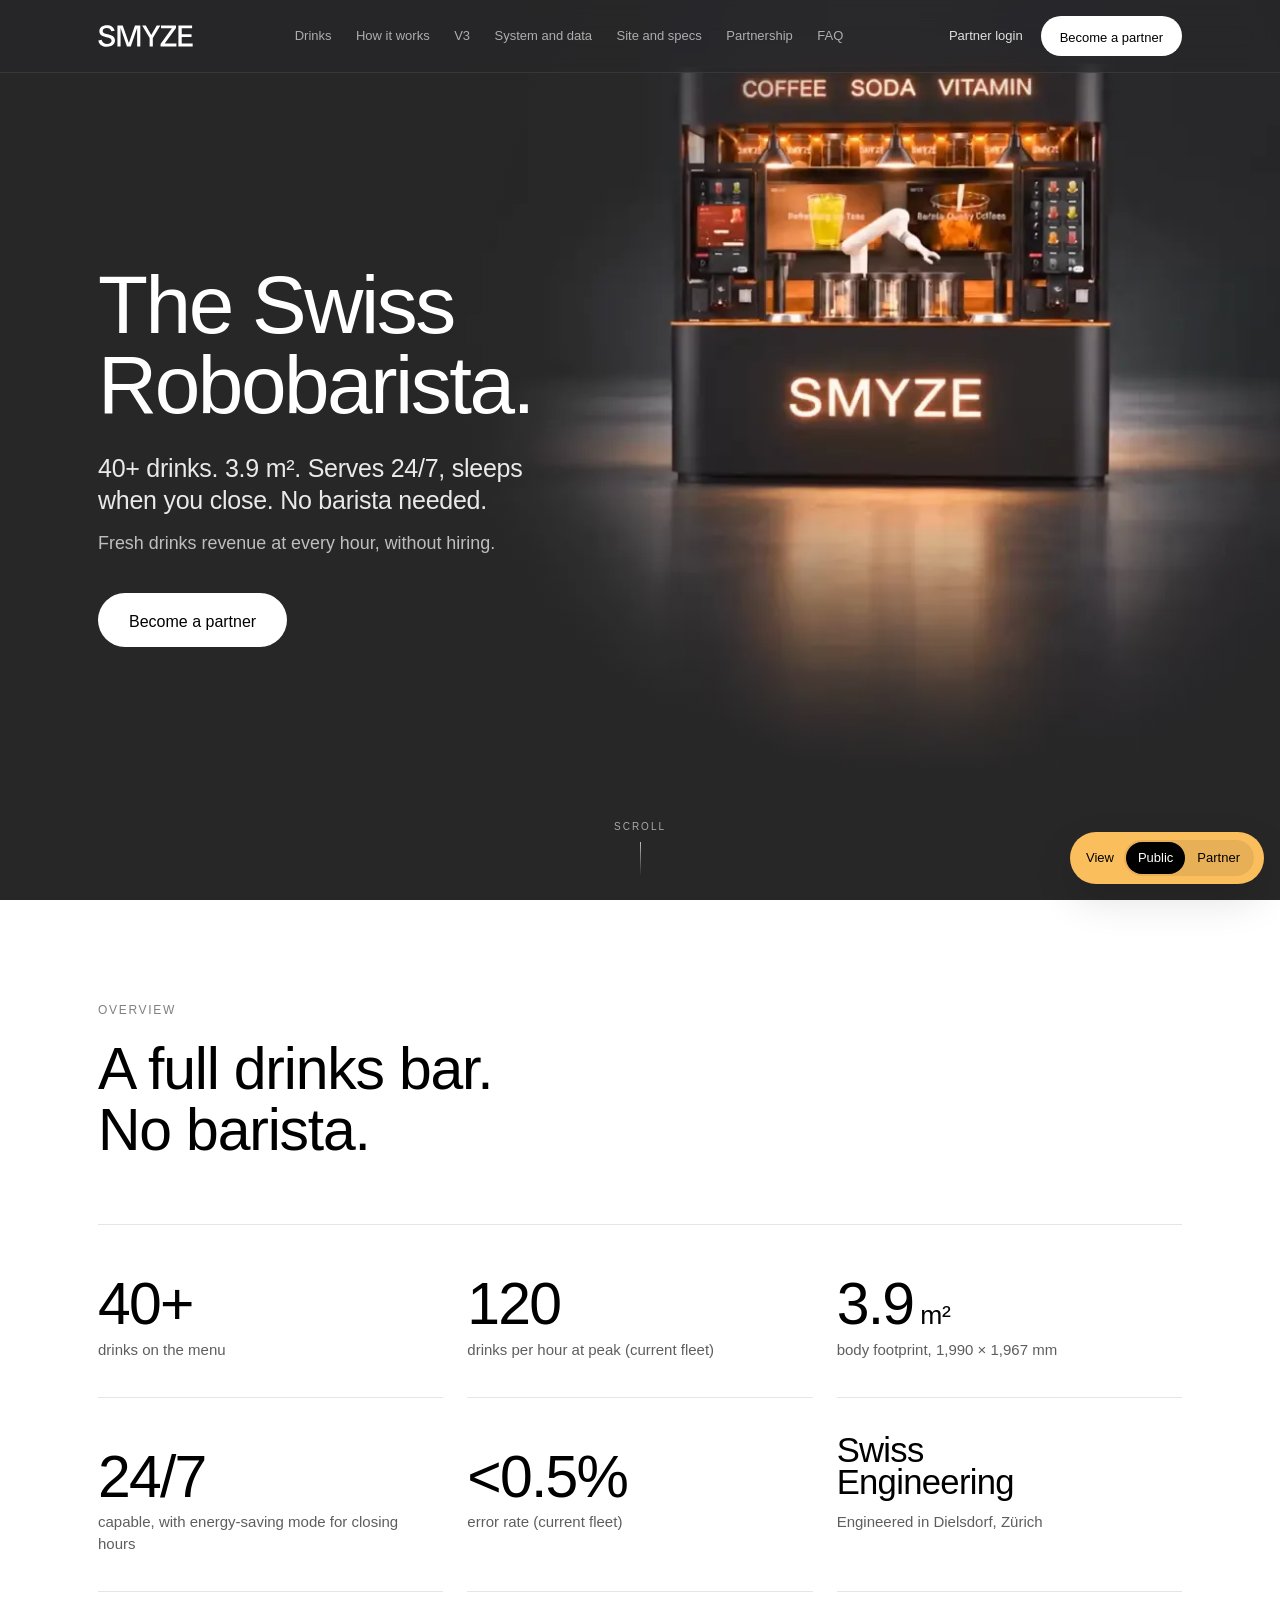
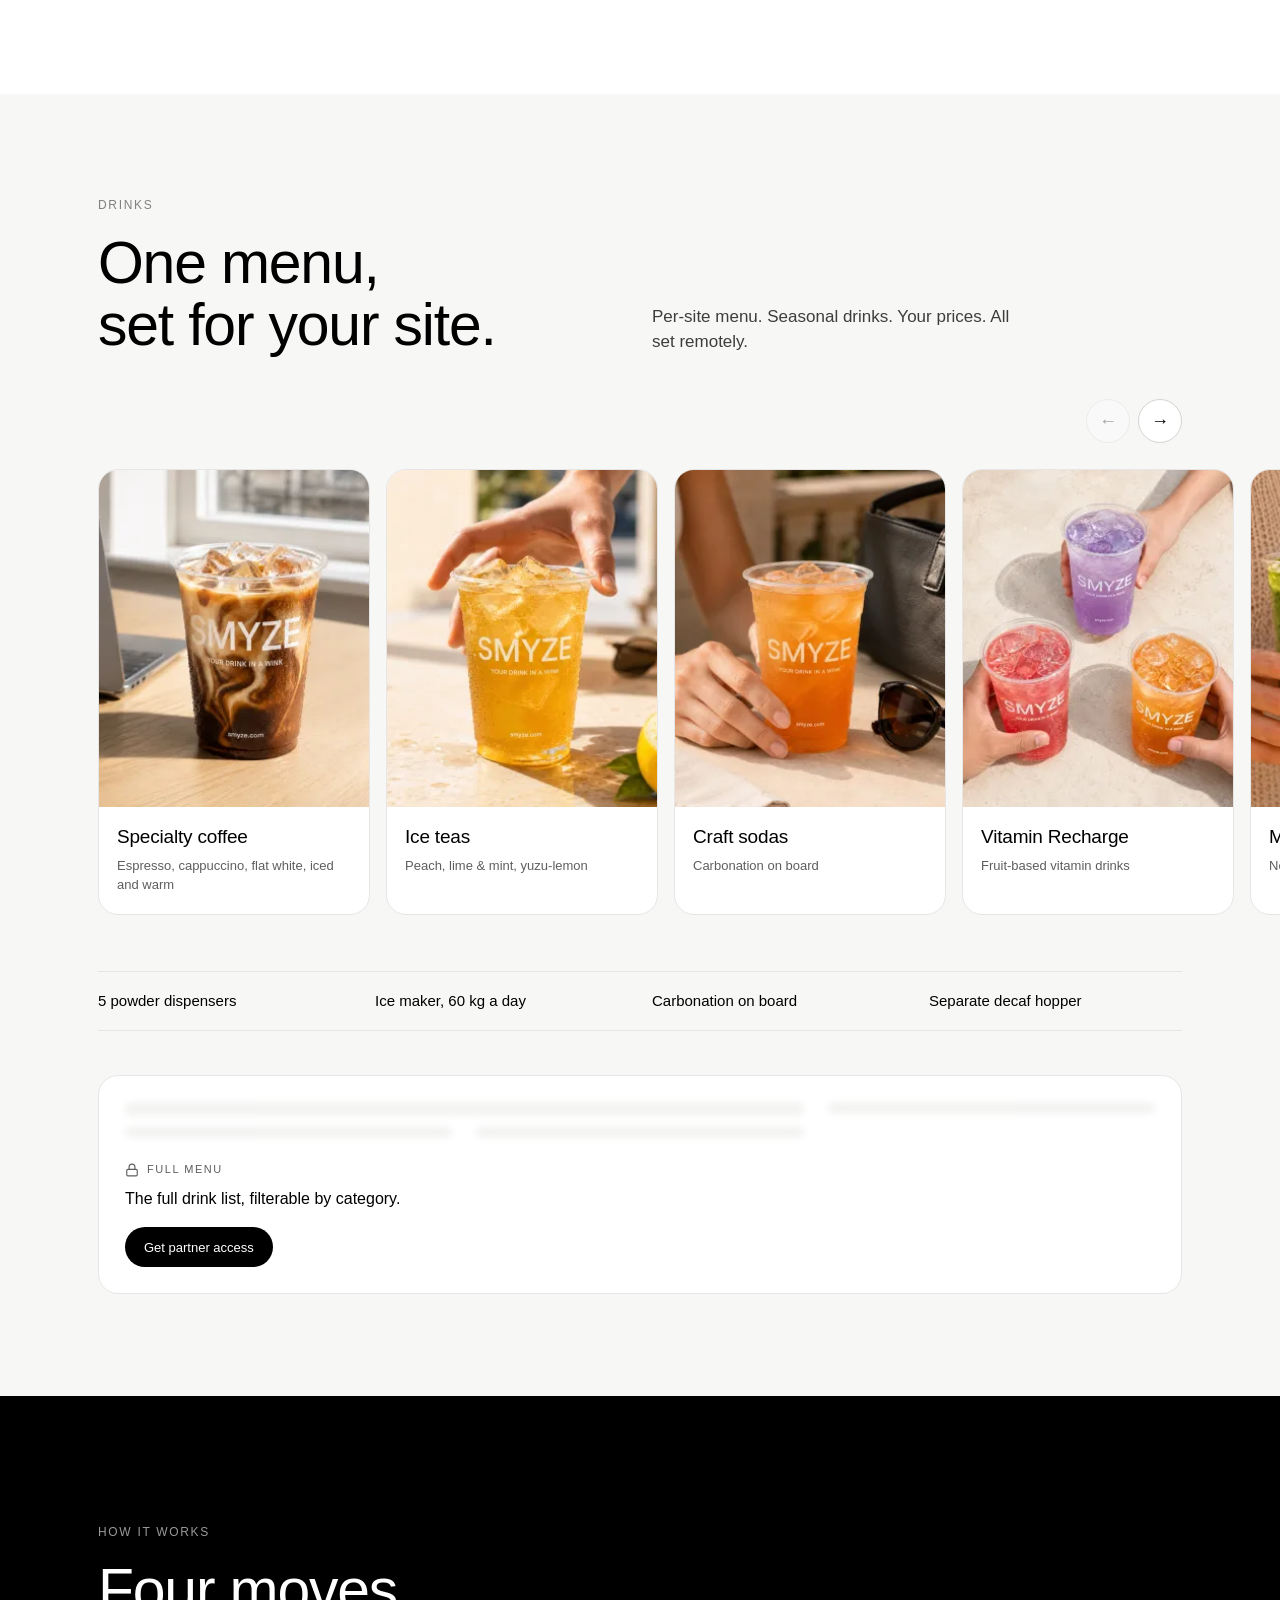
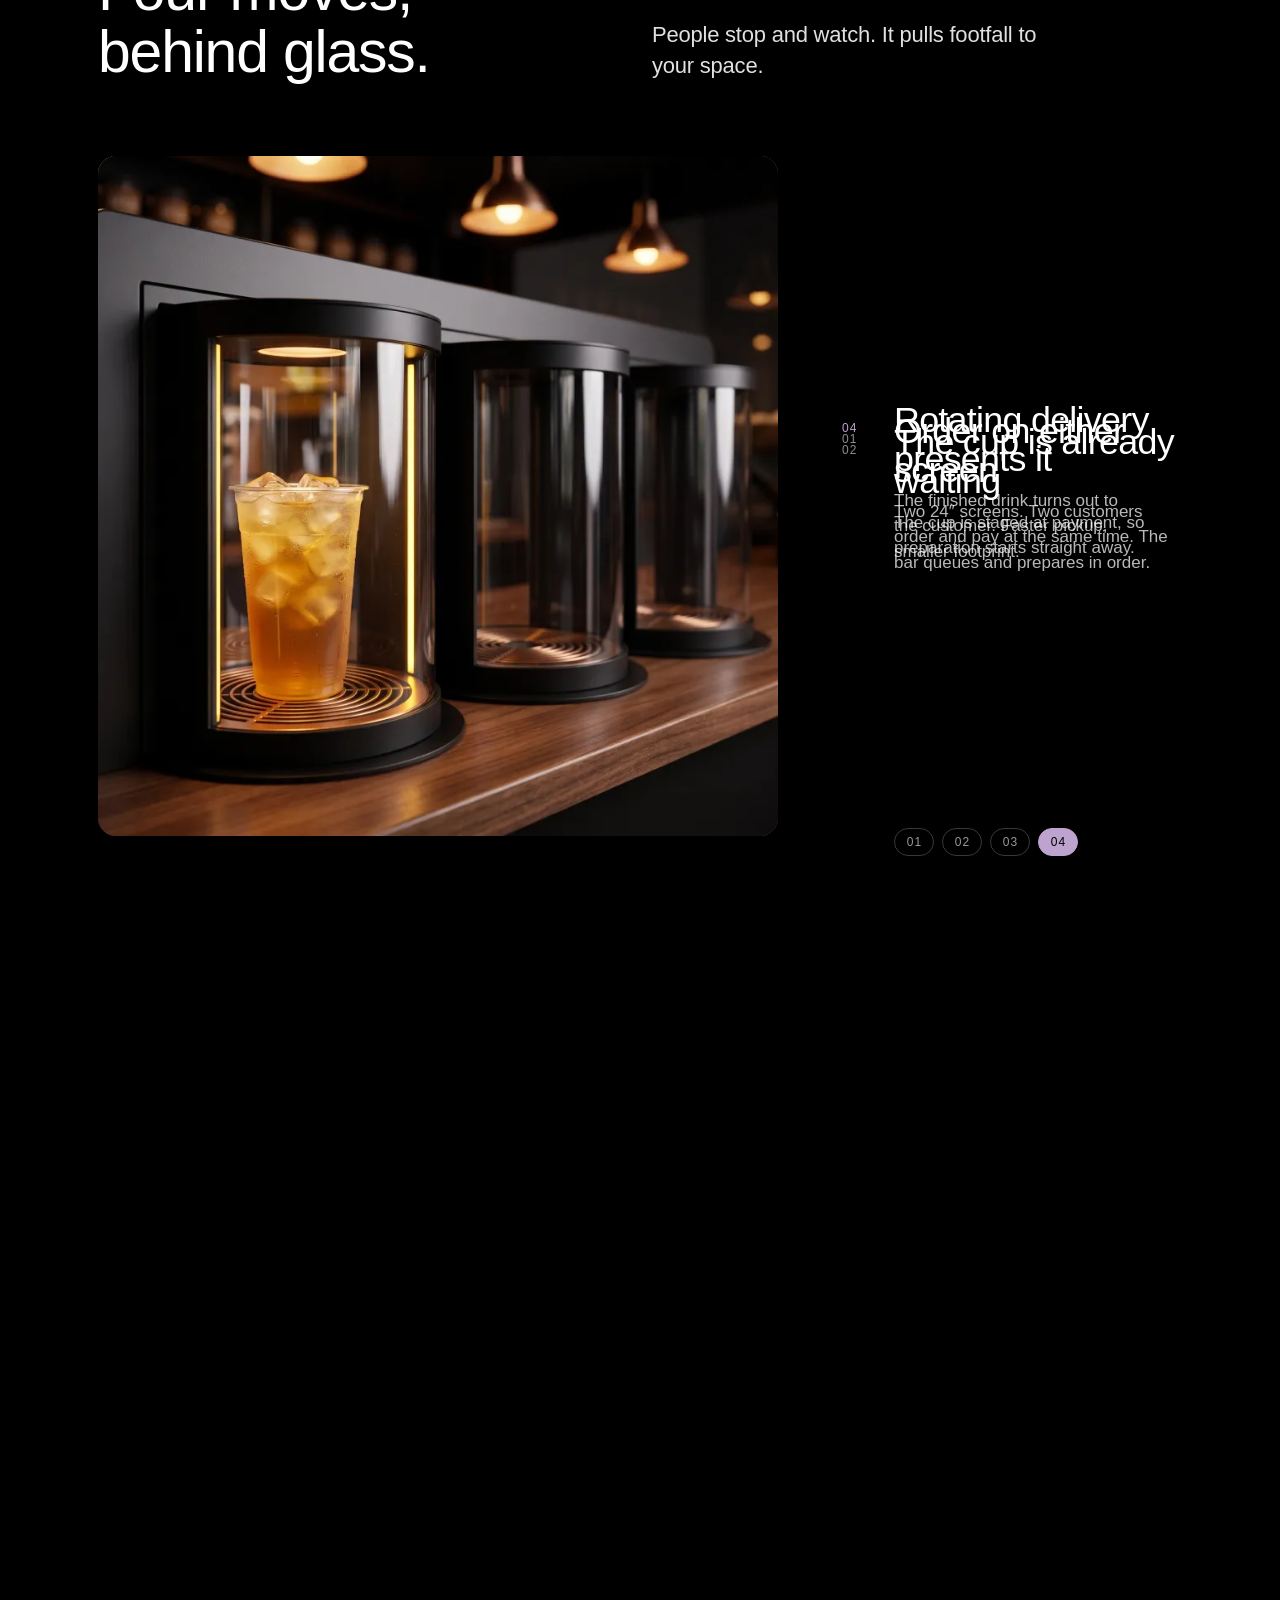
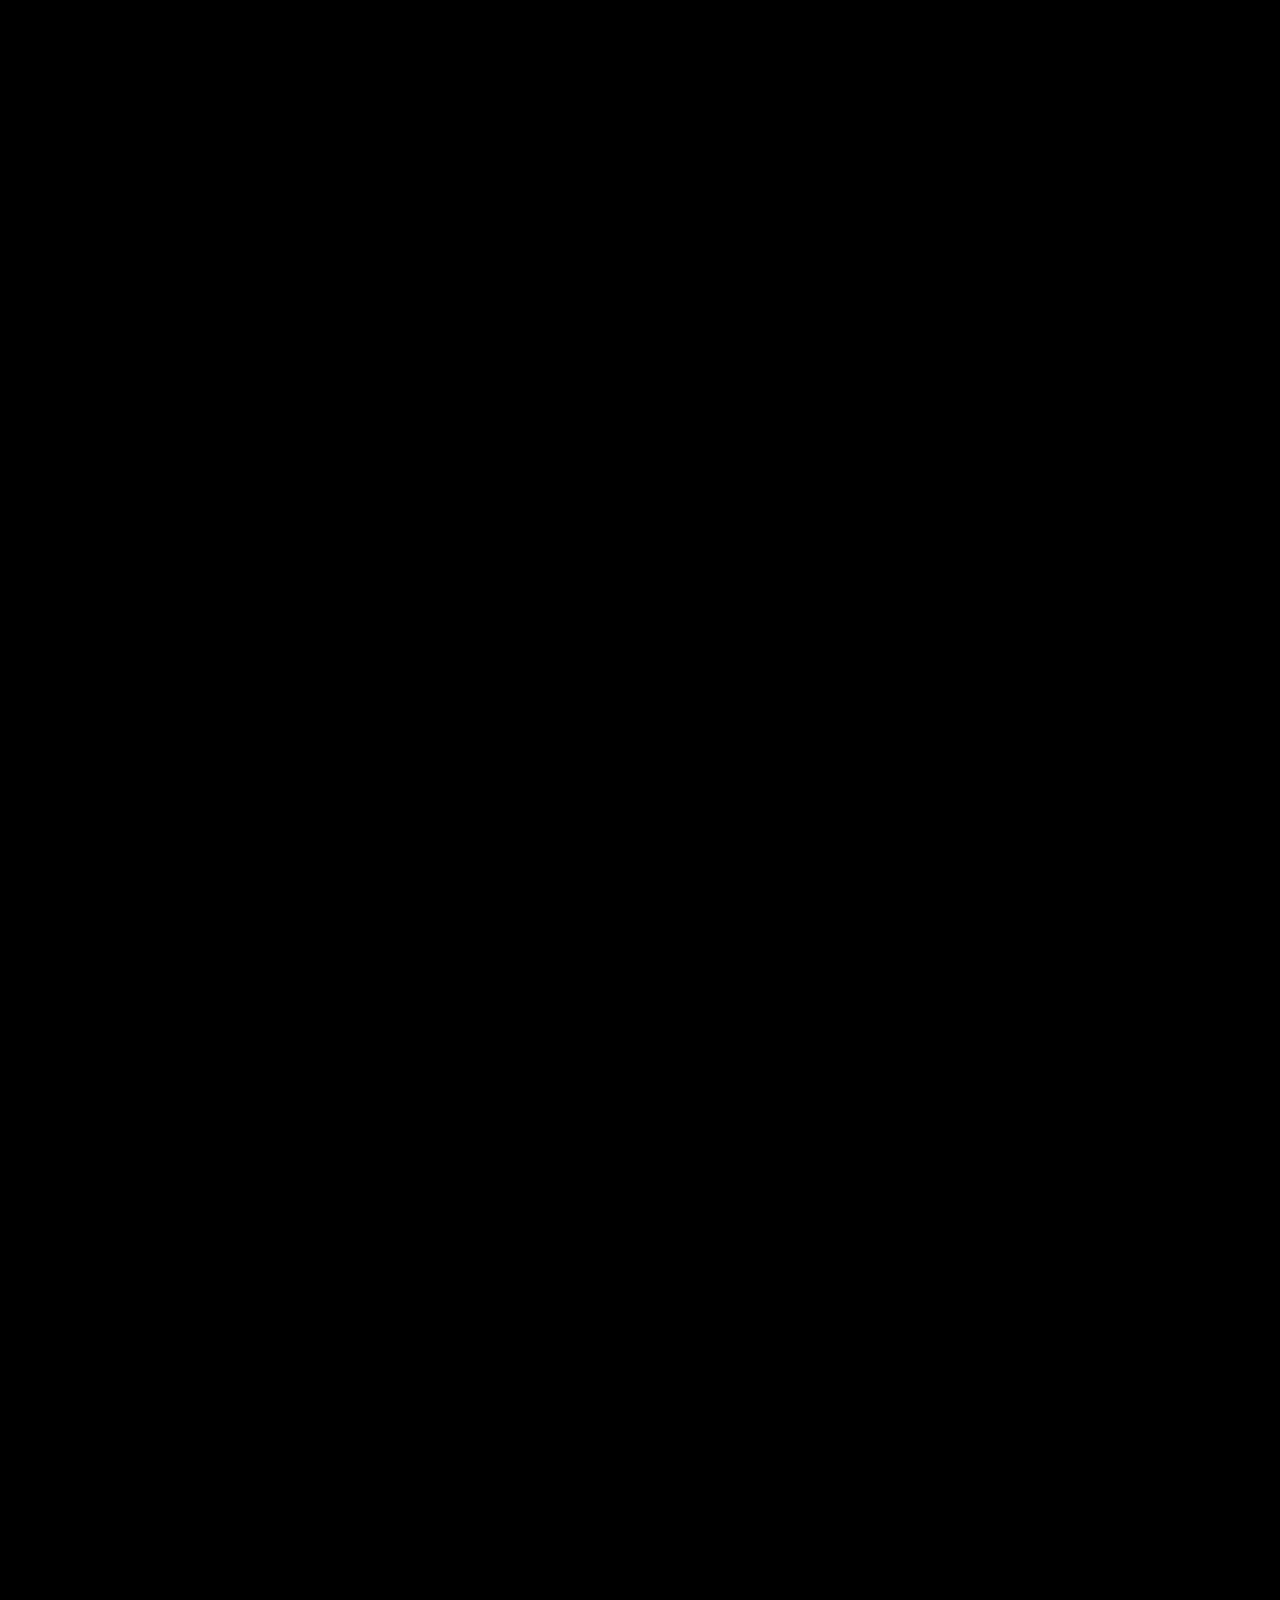
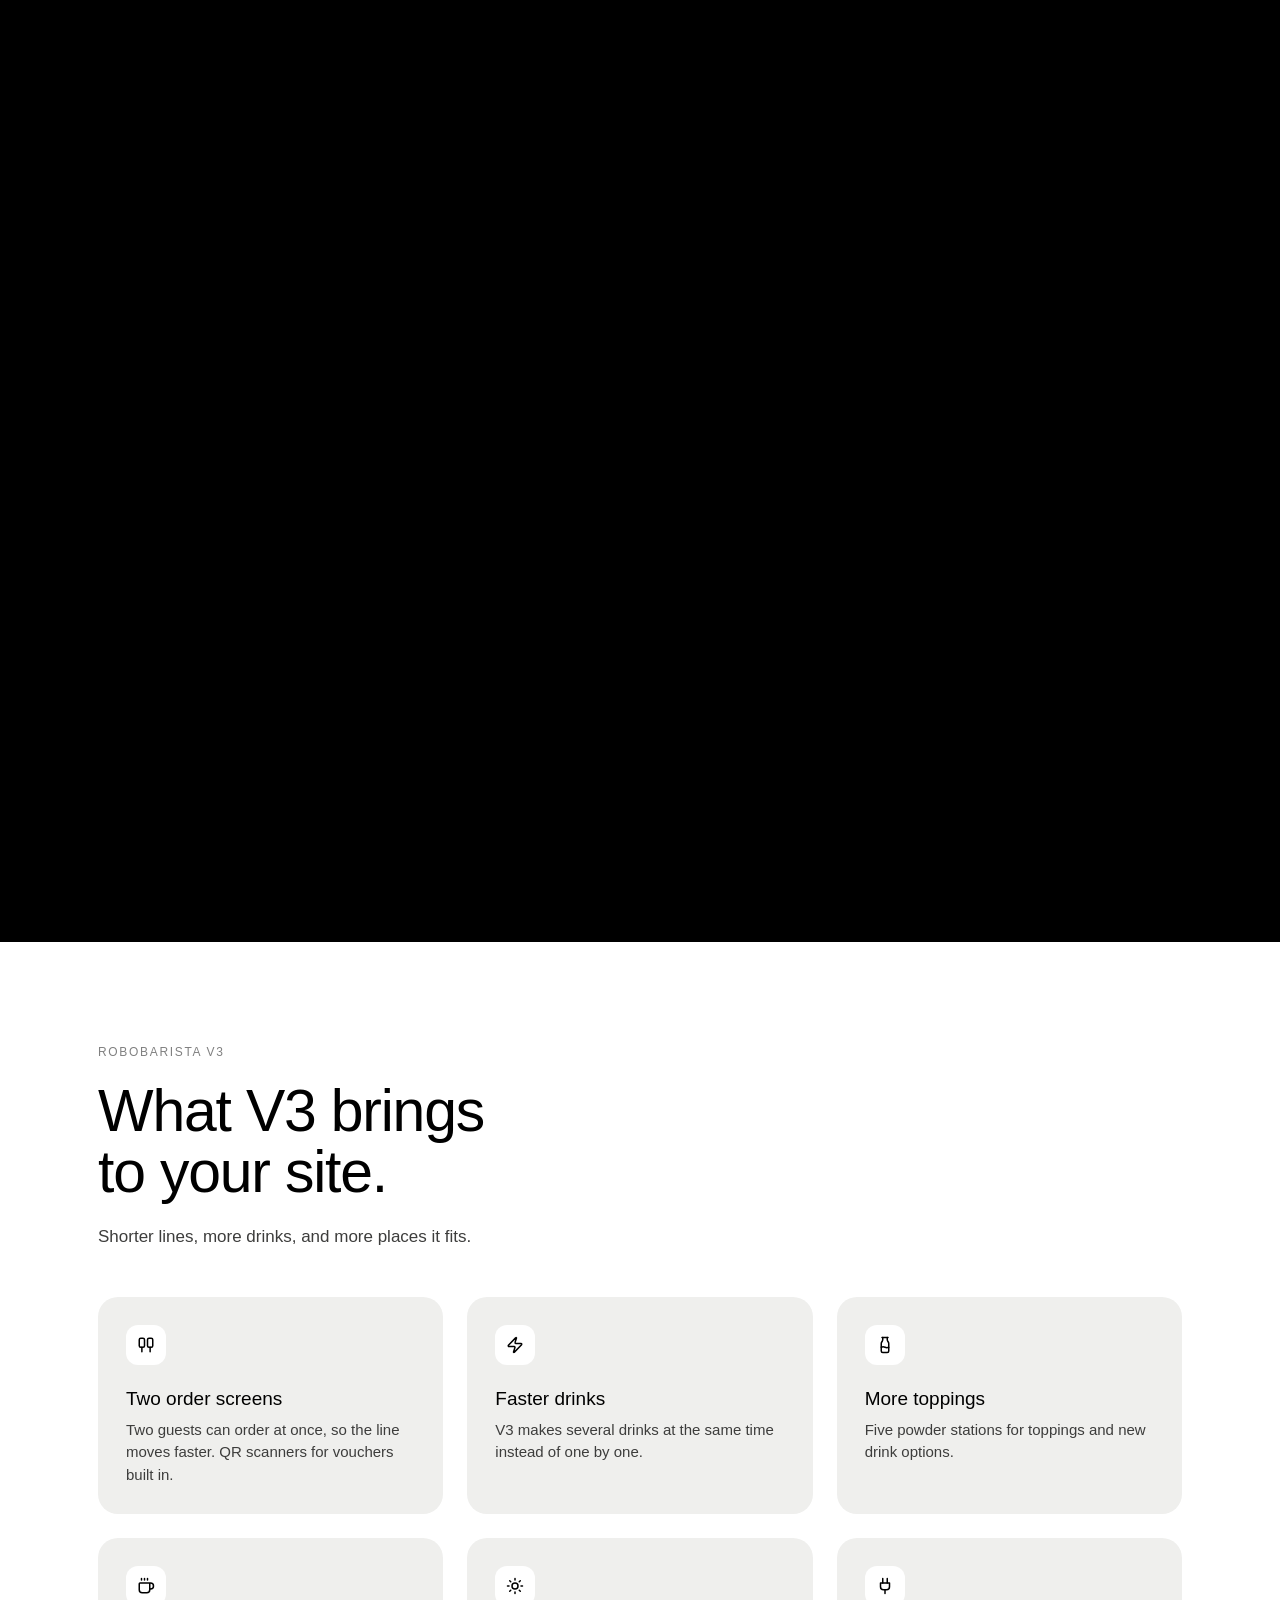
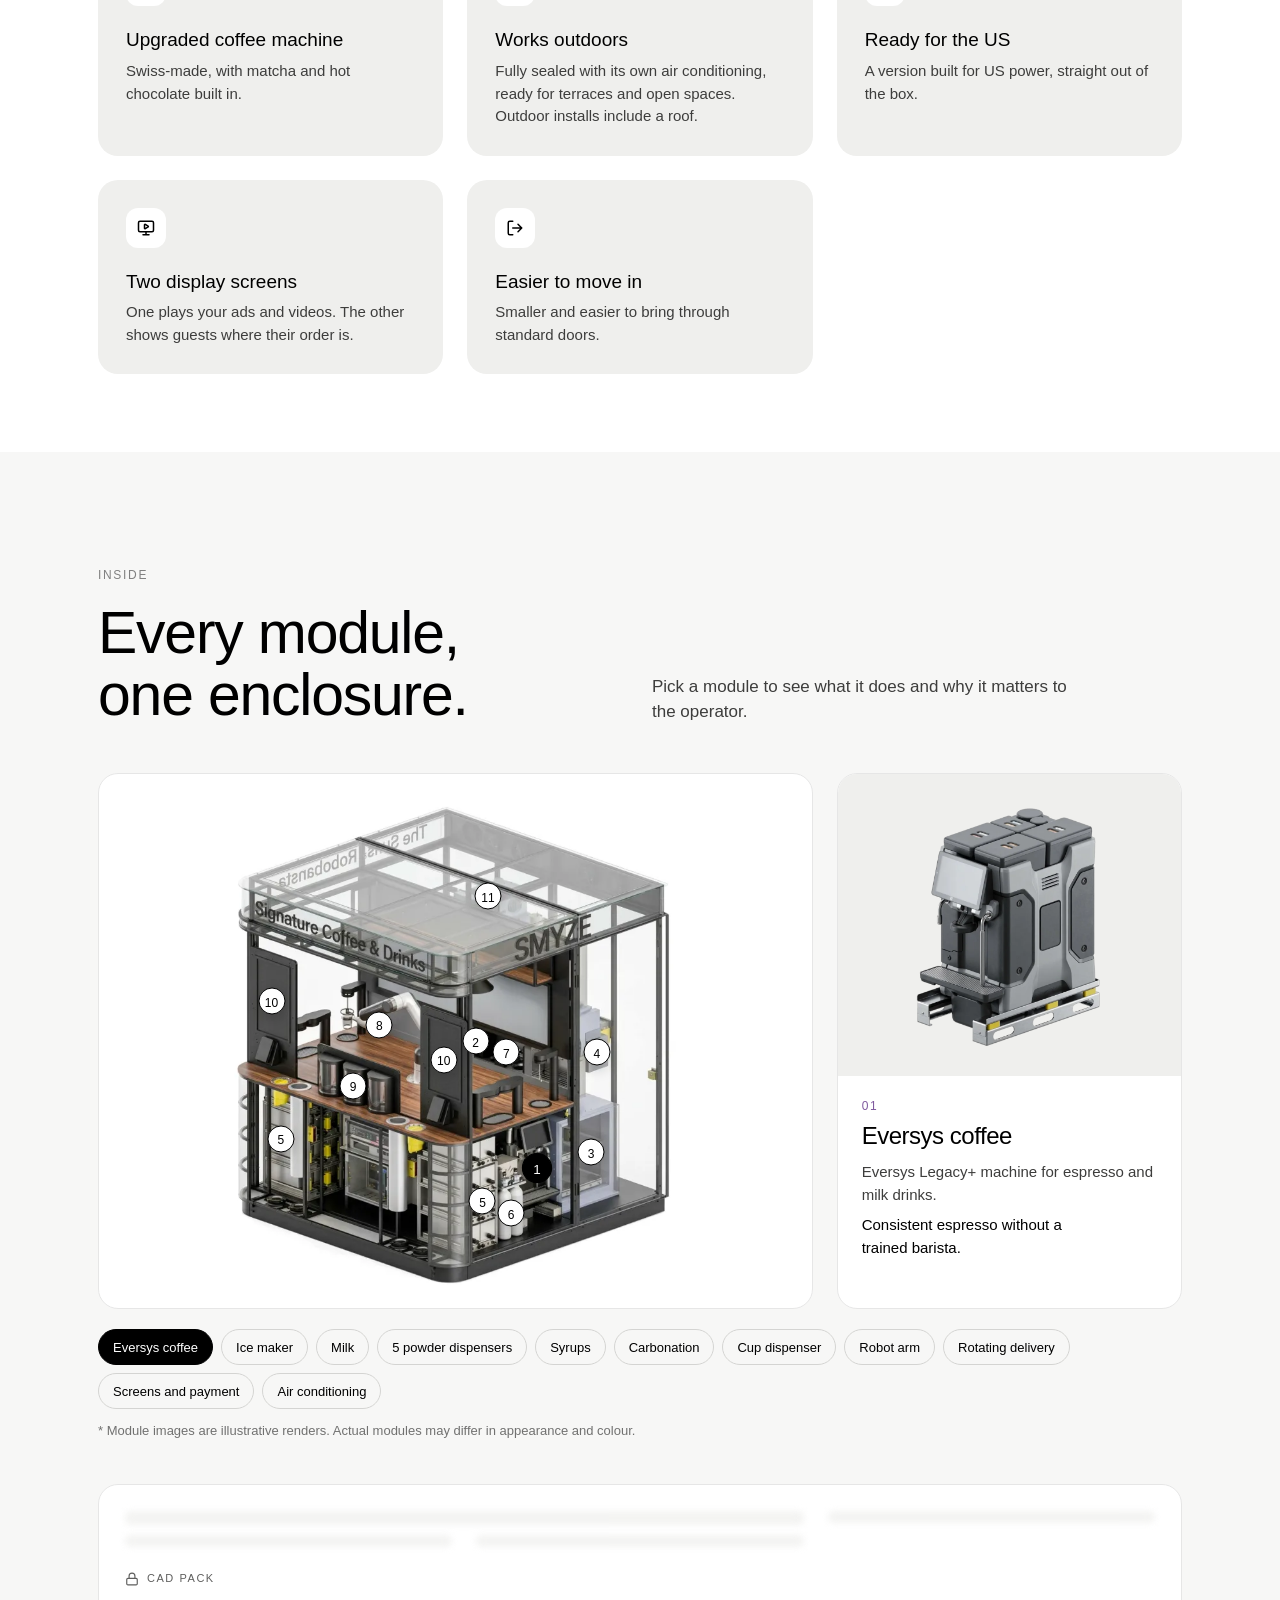
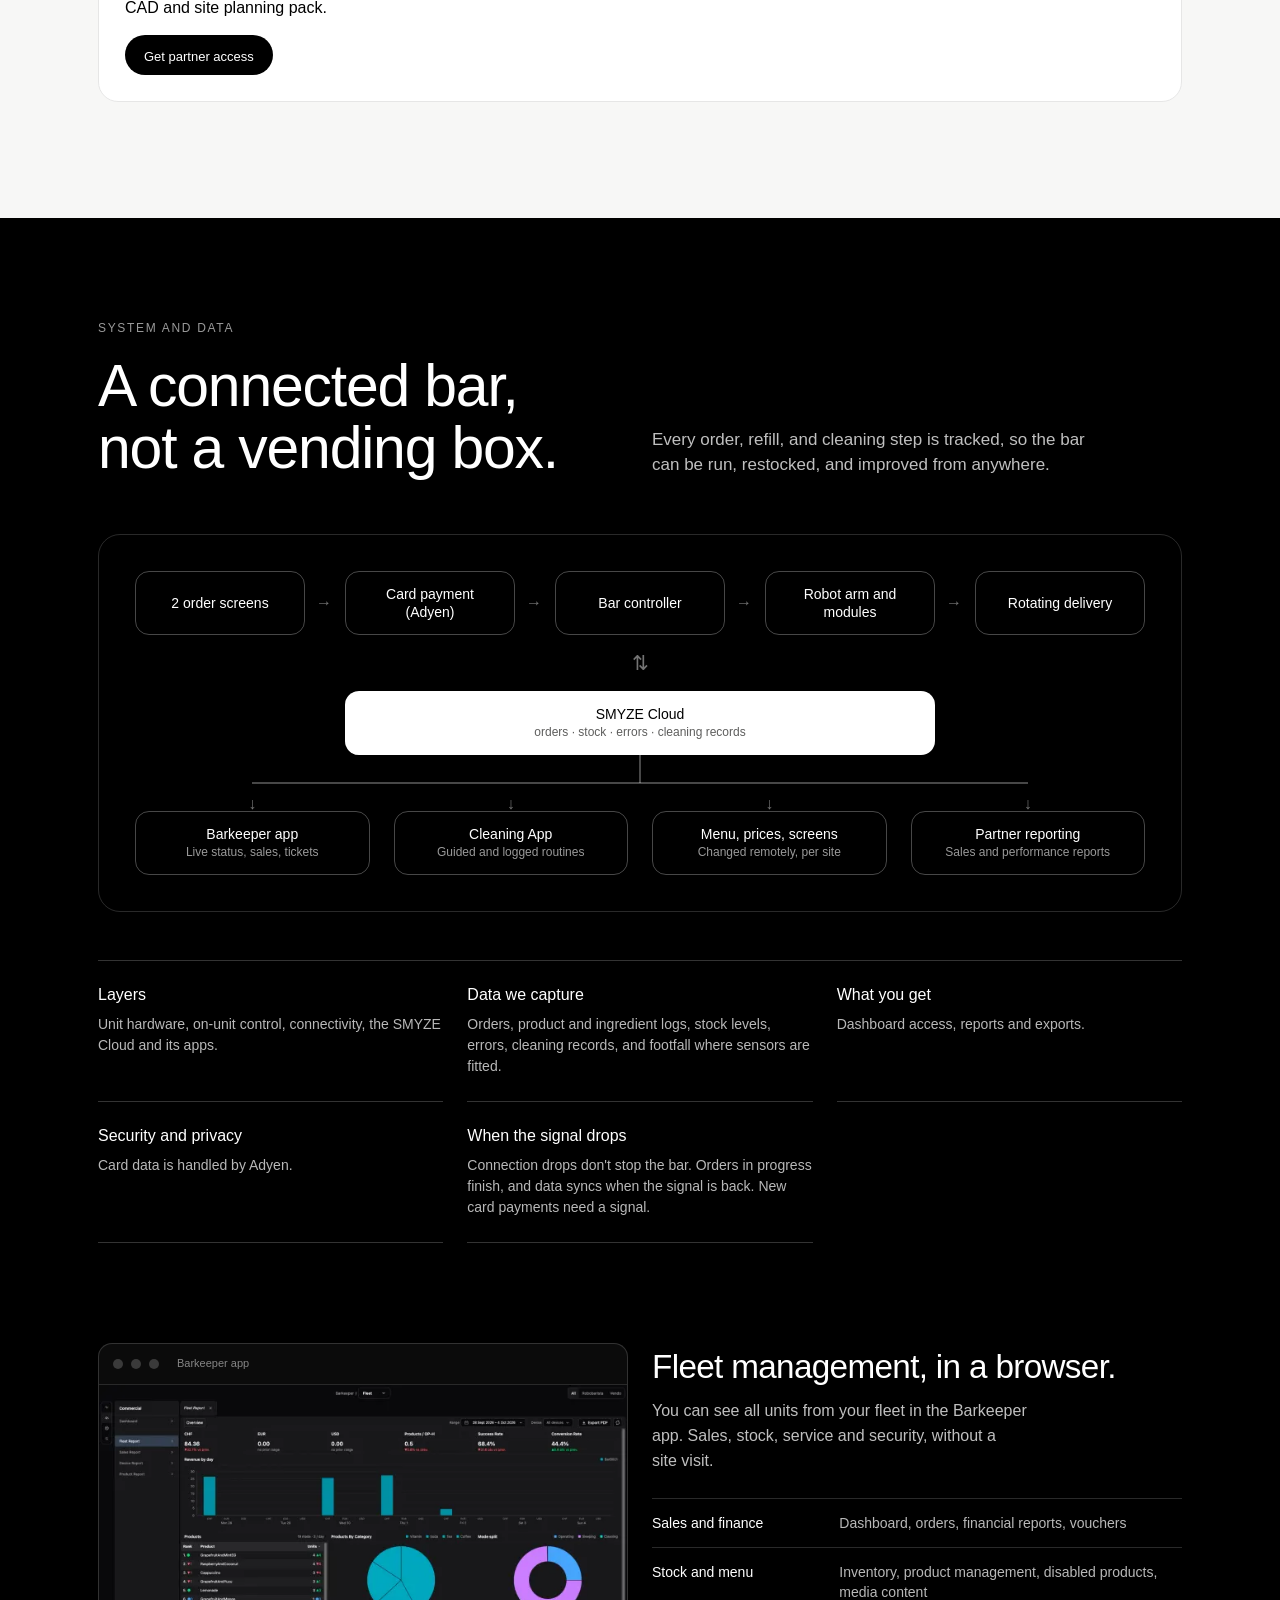
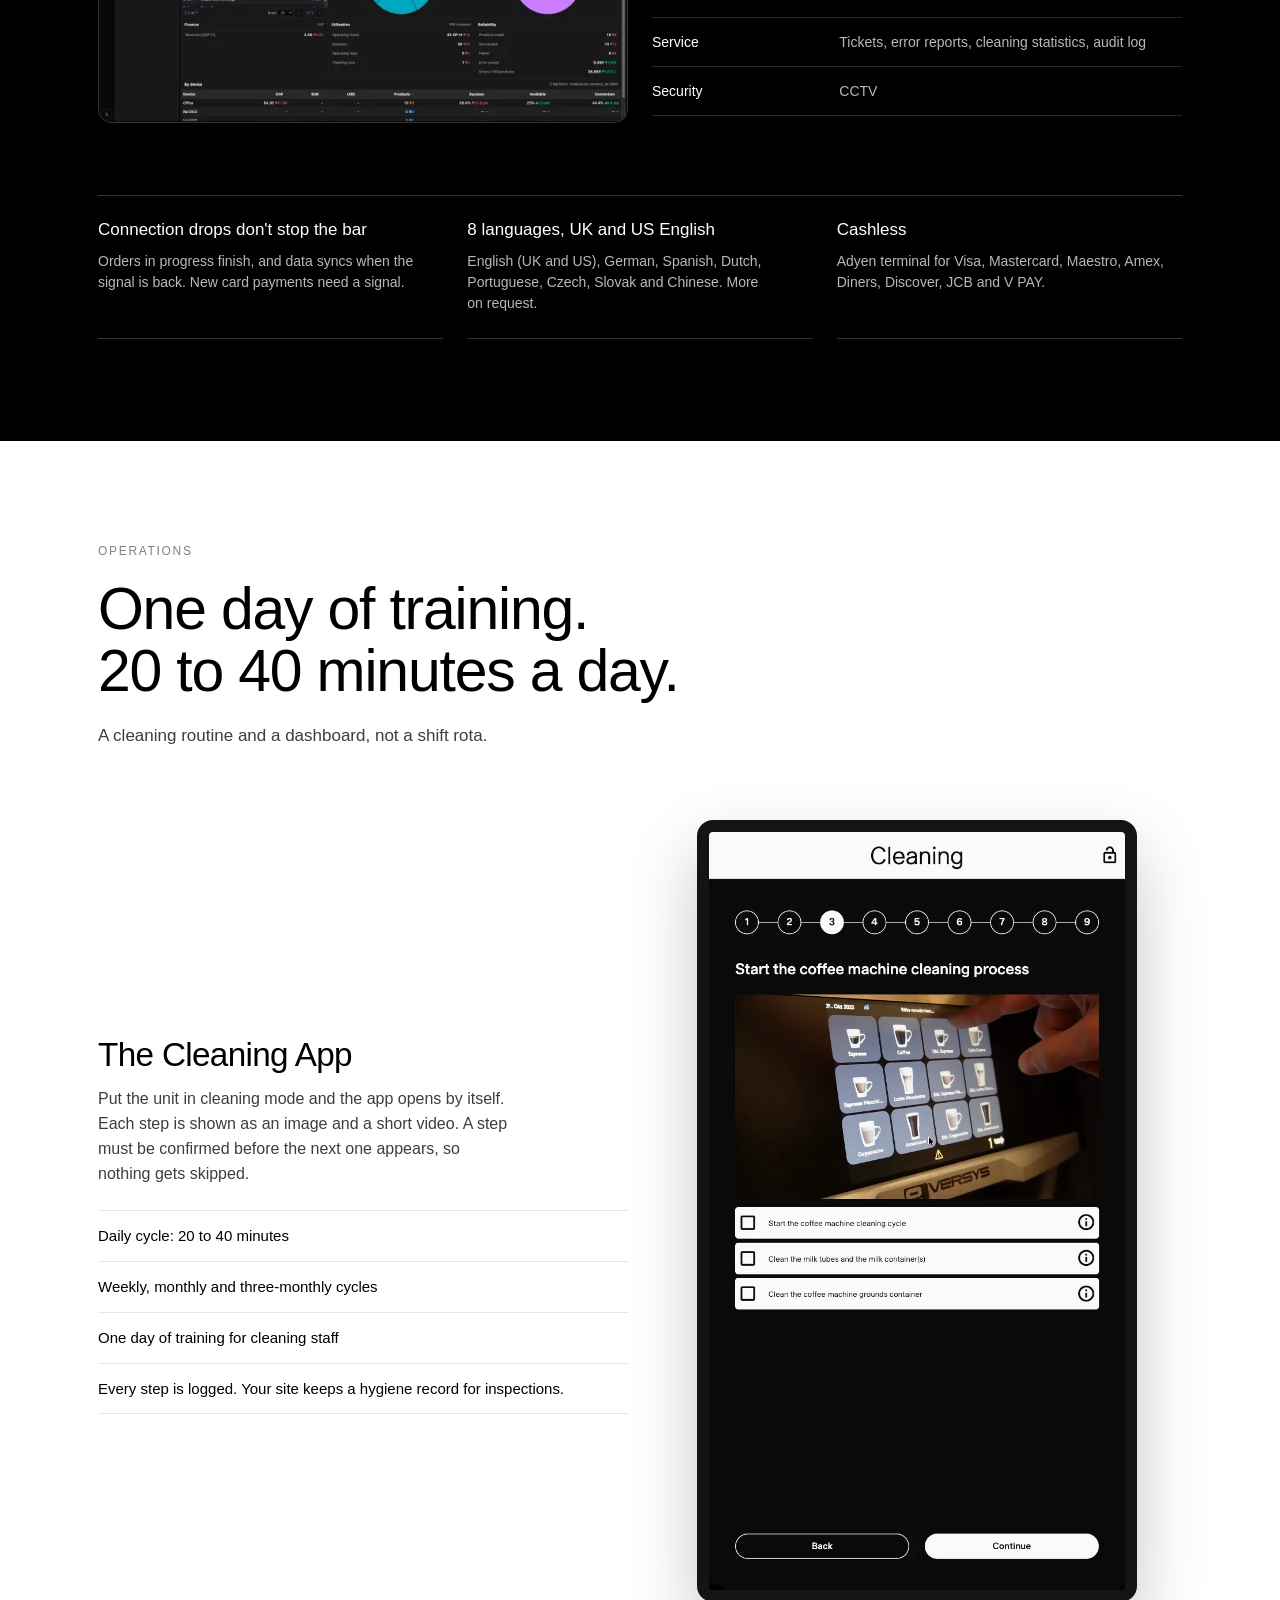
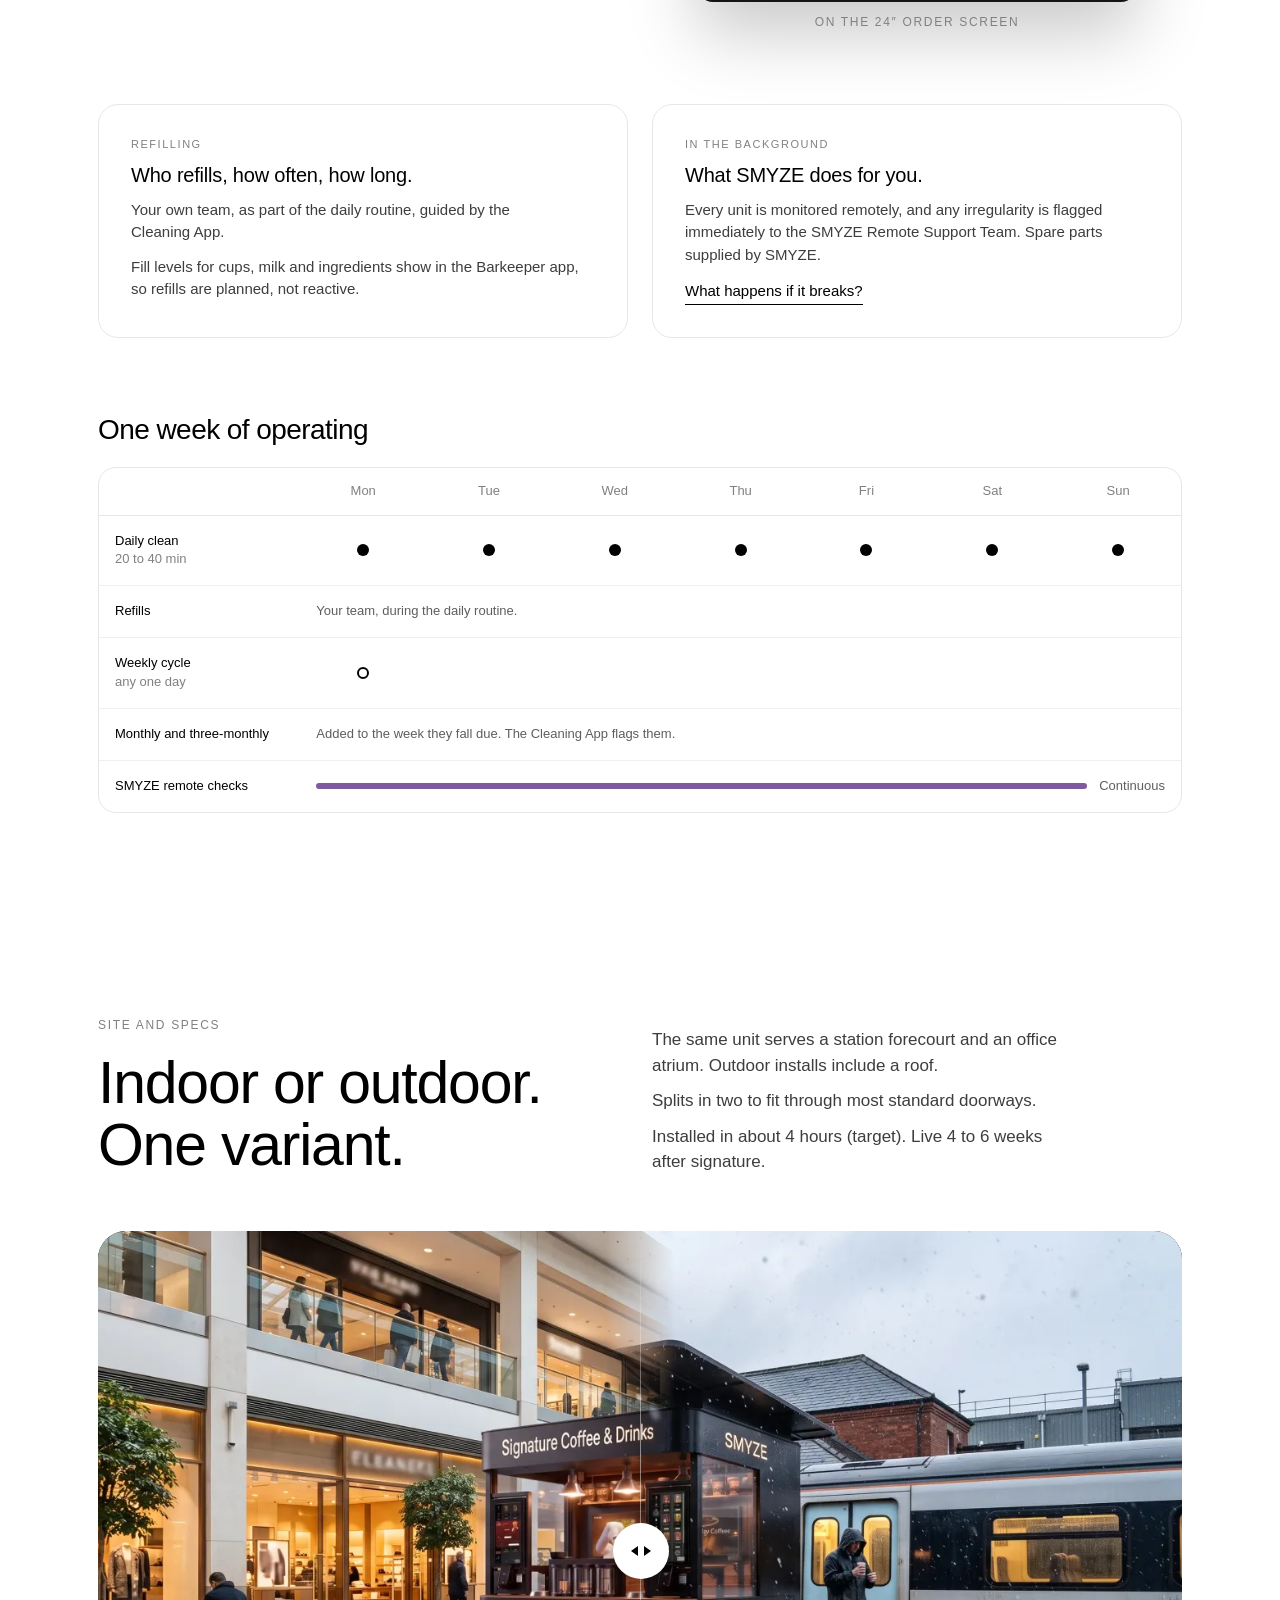
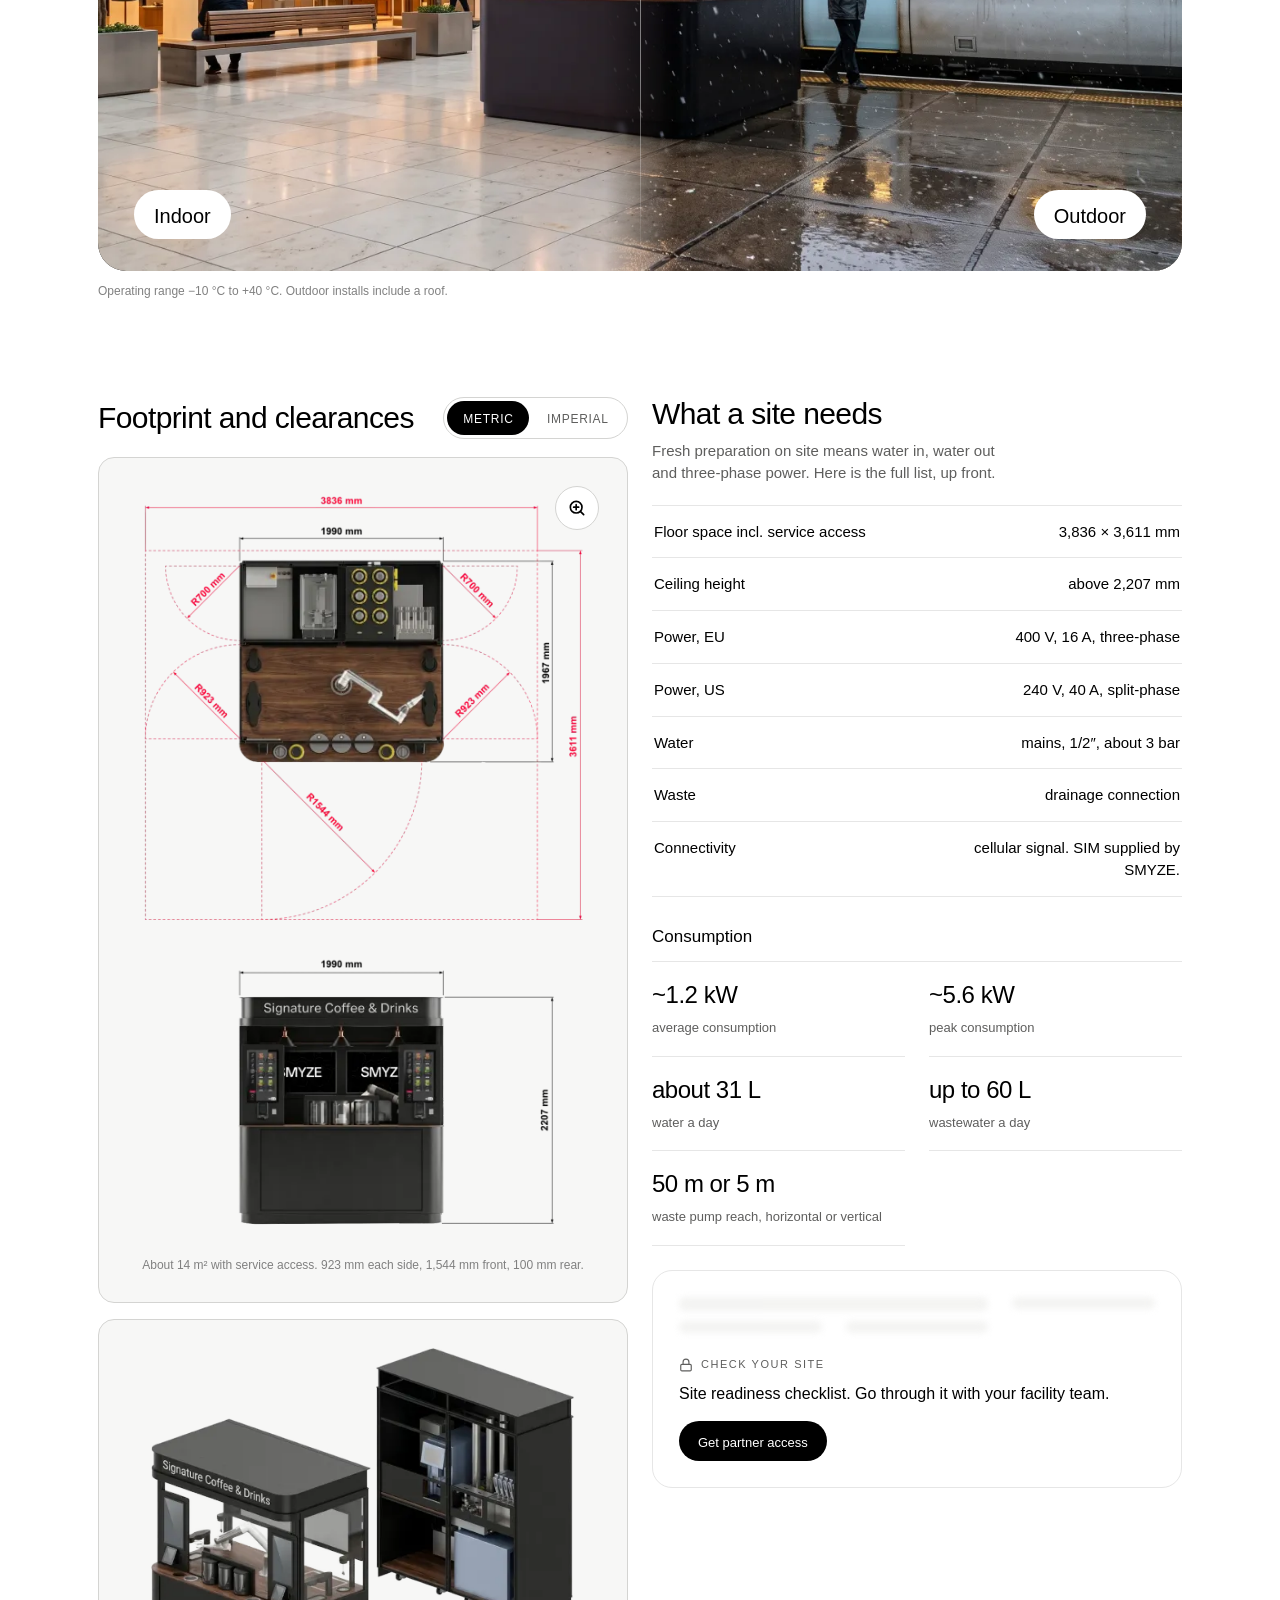
==== commit 176d78c4: "Preview (partner): Company-Product-Pages main@56d15c2" ====
--- a/en/index.html
+++ b/en/index.html
@@ -10,7 +10,7 @@
           var s = JSON.parse(sessionStorage.getItem('rb-preview') || '{}')
           document.documentElement.dataset.view = s.view === 'partner' ? 'partner' : 'public'
         } catch (e) {}
-      </script><link rel="preload" href="/_astro/SmyzeSansPro-Regular.C-FKNykz.woff2" as="font" type="font/woff2" crossorigin><link rel="preload" href="/_astro/SmyzeSansPro-Medium.Bd-EK3-c.woff2" as="font" type="font/woff2" crossorigin><link rel="icon" href="/favicon.ico" sizes="16x16 32x32 48x48"><link rel="icon" type="image/png" sizes="32x32" href="/favicons/favicon-32x32.png"><link rel="apple-touch-icon" sizes="180x180" href="/favicons/apple-touch-icon.png"><meta name="theme-color" content="#000000"><title>Robobarista V3: the Swiss robotic drinks bar</title><meta name="description" content="SMYZE Robobarista V3 is a Swiss-engineered robotic drinks bar. 40+ drinks on a 3.9 m² body, serves 24/7, no barista needed. Three ways to partner: revenue share, revenue share with buy-in, or leasing."><meta name="robots" content="noindex, nofollow"><link rel="alternate" hreflang="en" href="https://robobarista.smyze.com/en/"><link rel="alternate" hreflang="x-default" href="https://robobarista.smyze.com/en/"><link rel="sitemap" type="application/xml" href="/sitemap.xml"><meta property="og:site_name" content="SMYZE"><meta property="og:title" content="Robobarista V3: the Swiss robotic drinks bar"><meta property="og:description" content="SMYZE Robobarista V3 is a Swiss-engineered robotic drinks bar. 40+ drinks on a 3.9 m² body, serves 24/7, no barista needed. Three ways to partner: revenue share, revenue share with buy-in, or leasing."><meta property="og:type" content="website"><meta property="og:url" content="https://robobarista.smyze.com/en/"><meta property="og:locale" content="en"><meta property="og:image" content="https://robobarista.smyze.com/_astro/hero-still.BVeGRhOP_1r7NWV.jpg"><meta property="og:image:width" content="1080"><meta property="og:image:height" content="566"><meta property="og:image:alt" content="SMYZE Robobarista V3, front view"><meta name="twitter:card" content="summary_large_image"><script type="application/ld+json">{"@context":"https://schema.org","@graph":[{"@type":"Organization","@id":"https://robobarista.smyze.com/#organization","name":"SMYZE","legalName":"Swiss Smyze AG","url":"https://robobarista.smyze.com/","logo":{"@type":"ImageObject","url":"https://robobarista.smyze.com/smyze-logo.svg","width":1057,"height":245},"address":{"@type":"PostalAddress","addressLocality":"Dielsdorf","addressRegion":"Zürich","addressCountry":"CH"}},{"@type":"WebSite","@id":"https://robobarista.smyze.com/#website","url":"https://robobarista.smyze.com/","name":"SMYZE Robobarista V3","inLanguage":"en","publisher":{"@id":"https://robobarista.smyze.com/#organization"}},{"@type":["WebPage","FAQPage"],"@id":"https://robobarista.smyze.com/en/#webpage","url":"https://robobarista.smyze.com/en/","name":"Robobarista V3: the Swiss robotic drinks bar","description":"SMYZE Robobarista V3 is a Swiss-engineered robotic drinks bar. 40+ drinks on a 3.9 m² body, serves 24/7, no barista needed. Three ways to partner: revenue share, revenue share with buy-in, or leasing.","inLanguage":"en","isPartOf":{"@id":"https://robobarista.smyze.com/#website"},"about":{"@id":"https://robobarista.smyze.com/en/#product"},"primaryImageOfPage":{"@type":"ImageObject","url":"https://robobarista.smyze.com/_astro/hero-still.BVeGRhOP_1r7NWV.jpg","width":1080,"height":566},"mainEntity":[{"@type":"Question","name":"Which business models do you offer?","acceptedAnswer":{"@type":"Answer","text":"Three models. Revenue share, with no upfront investment. Revenue share with buy-in, for established locations that want a larger share. Leasing, a fixed monthly cost plus a small fee per drink, for sites that offer drinks free of charge. In every model SMYZE supplies the Robobarista, all ingredients, support, monitoring and maintenance. Exact terms are shared with partners."}},{"@type":"Question","name":"What daily volume does a site need?","acceptedAnswer":{"@type":"Answer","text":"About 60 to 80 drinks a day is the minimum viable volume for a Robobarista site."}},{"@type":"Question","name":"What does a site need?","acceptedAnswer":{"@type":"Answer","text":"3,836 × 3,611 mm of floor space including service access, and a ceiling above 2,207 mm. Power: 400 V three-phase at 16 A in the EU, or 240 V split-phase at 40 A in the US. A 1/2″ mains water connection at about 3 bar, a drain, and cellular signal. SMYZE supplies the SIM."}},{"@type":"Question","name":"How fast can we go live?","acceptedAnswer":{"@type":"Answer","text":"A Robobarista is live 4 to 6 weeks after signature."}},{"@type":"Question","name":"How long does installation take?","acceptedAnswer":{"@type":"Answer","text":"The unit arrives in two halves and is assembled on site. Installation takes about 4 hours on site (target). You are live 4 to 6 weeks after signature."}},{"@type":"Question","name":"Who refills and cleans it?","acceptedAnswer":{"@type":"Answer","text":"One trained person. The daily clean and refilling takes 20 to 40 minutes, guided step by step by the Cleaning App. Weekly, monthly and three-monthly cycles come on top. Training takes one day."}},{"@type":"Question","name":"What happens if it breaks?","acceptedAnswer":{"@type":"Answer","text":"Every unit is monitored remotely by the SMYZE team, and any irregularity is flagged immediately to the SMYZE Remote Support Team. Errors also show up in the Barkeeper app as tickets, and SMYZE supplies the spare parts."}},{"@type":"Question","name":"Can it go outdoors?","acceptedAnswer":{"@type":"Answer","text":"Yes. One variant covers indoor and outdoor sites. Operating range: −10 °C to +40 °C. Outdoor installs include a roof."}},{"@type":"Question","name":"Can we put our own coffee in it?","acceptedAnswer":{"@type":"Answer","text":"Yes. We are flexible on the choice of coffee beans, in line with our quality standards."}},{"@type":"Question","name":"Can we set our own prices?","acceptedAnswer":{"@type":"Answer","text":"Prices are agreed together and set according to market pricing, local competition and other factors that affect sales. SMYZE controls the entire software, so prices can be adjusted easily at any point."}},{"@type":"Question","name":"Can we co-brand it?","acceptedAnswer":{"@type":"Answer","text":"Yes. Co-branding is possible, in line with our templates and standards."}},{"@type":"Question","name":"Who owns the sales data, and can we access it?","acceptedAnswer":{"@type":"Answer","text":"Partners get dashboard access, reports and exports."}},{"@type":"Question","name":"Is it available in the US?","acceptedAnswer":{"@type":"Answer","text":"Yes. V3 comes in EU and US versions on one platform, with native power for each market and no converters. Robobaristas are already live in Europe and the US."}},{"@type":"Question","name":"Does it take cash?","acceptedAnswer":{"@type":"Answer","text":"No. The Robobarista is cashless. An Adyen terminal takes Visa, Mastercard, Maestro, Amex, Diners, Discover, JCB and V PAY."}},{"@type":"Question","name":"What happens if it loses connection?","acceptedAnswer":{"@type":"Answer","text":"Connection drops don't stop the bar. Orders in progress finish, and data syncs when the signal is back. New card payments need a signal."}}]},{"@type":"Product","@id":"https://robobarista.smyze.com/en/#product","name":"SMYZE Robobarista V3","description":"40+ drinks. 3.9 m². Serves 24/7, sleeps when you close. No barista needed.","image":"https://robobarista.smyze.com/_astro/hero-still.BVeGRhOP_1r7NWV.jpg","brand":{"@type":"Brand","name":"SMYZE"},"manufacturer":{"@id":"https://robobarista.smyze.com/#organization"},"category":"Robotic drinks bar"}]}</script><link rel="stylesheet" href="/_astro/SmyzeSansPro-Medium.H_256MeA.css"><link rel="stylesheet" href="/_astro/index.BNgTEd9Z.css"></head><body data-astro-cid-z4jru4n3><a class="skip-link" href="#main" data-astro-cid-z4jru4n3>Skip to content</a><header class="hdr" data-header data-astro-cid-fzpbxy5g><div class="container hdr__bar" data-astro-cid-fzpbxy5g><a class="hdr__logo" href="#top" aria-label="SMYZE home" data-astro-cid-fzpbxy5g><svg xmlns="http://www.w3.org/2000/svg" viewBox="70 68 1057 245" width="95" height="22" fill="currentColor" aria-hidden="true" focusable="false"><path d="M73.4,239.3l35.6-7.9c6.9,29.8,28.4,46.9,61.7,46.9c29.8,0,50-13.4,50-35.3c0-56.5-136-21.6-136-105.5c0-43.2,35.6-67.5,84-67.5c46.6,0,78.1,22.3,86,61.3l-36,7.5c-7.2-24.3-25-37.4-52.1-37.4c-26.7,0-44.5,12.3-44.5,32.2c0,54.1,136.4,17.8,136.4,104.2c0,44.5-36.3,72-90.1,72C115.6,309.9,80.6,282.8,73.4,239.3z"></path><path d="M540.8,73.4v233h-35.3V102.5l-71.3,203.9h-42.1l-71.3-204.9v204.9h-35v-233h58.9l68.5,194l68.2-194H540.8z"></path><path d="M763.9,73.4l-84,138.4v94.6h-35.3v-94.6L561.4,73.4h40.1l61,105.2l61.3-105.2H763.9z"></path><path d="M942.8,274.9v31.5H766v-28.1l126.4-173.4h-121V73.4H938v28.1L812.2,274.9H942.8z"></path><path d="M1123.7,274.9v31.5H965v-233h152.5v31.5h-115.5v65.5h109v31.2h-109v73.3H1123.7z"></path></svg></a><nav class="hdr__nav" aria-label="Sections" data-nav-links data-astro-cid-fzpbxy5g><a href="#drinks" data-spy="drinks" data-astro-cid-fzpbxy5g>Drinks</a><a href="#how" data-spy="how" data-astro-cid-fzpbxy5g>How it works</a><a href="#v3" data-spy="v3" data-astro-cid-fzpbxy5g>V3</a><a href="#system" data-spy="system" data-astro-cid-fzpbxy5g>System and data</a><a href="#site" data-spy="site" data-astro-cid-fzpbxy5g>Site and specs</a><a href="#models" data-spy="models" data-astro-cid-fzpbxy5g>Partnership</a><a href="#faq" data-spy="faq" data-astro-cid-fzpbxy5g>FAQ</a><span class="hdr__underline" aria-hidden="true" data-underline data-astro-cid-fzpbxy5g></span></nav><div class="hdr__actions" data-astro-cid-fzpbxy5g><div class="tier" data-tier="public"><button class="hdr__account" type="button" data-login-open data-astro-cid-fzpbxy5g>Partner login</button><a class="btn btn--sm hdr__cta" href="#contact" data-cta="header" data-astro-cid-fzpbxy5g>Become a partner</a></div><div class="tier" data-tier="partner"><button class="hdr__account" type="button" data-logout data-astro-cid-fzpbxy5g>Log out</button></div><button class="hdr__burger" type="button" aria-label="Open menu" aria-haspopup="dialog" data-menu-open data-astro-cid-fzpbxy5g><span data-astro-cid-fzpbxy5g></span><span data-astro-cid-fzpbxy5g></span></button></div></div></header><dialog class="menu" aria-label="Menu" data-menu data-astro-cid-fzpbxy5g><div class="container menu__bar" data-astro-cid-fzpbxy5g><a class="menu__logo" href="#top" aria-label="SMYZE home" data-menu-link data-astro-cid-fzpbxy5g><svg xmlns="http://www.w3.org/2000/svg" viewBox="70 68 1057 245" width="95" height="22" fill="currentColor" aria-hidden="true" focusable="false"><path d="M73.4,239.3l35.6-7.9c6.9,29.8,28.4,46.9,61.7,46.9c29.8,0,50-13.4,50-35.3c0-56.5-136-21.6-136-105.5c0-43.2,35.6-67.5,84-67.5c46.6,0,78.1,22.3,86,61.3l-36,7.5c-7.2-24.3-25-37.4-52.1-37.4c-26.7,0-44.5,12.3-44.5,32.2c0,54.1,136.4,17.8,136.4,104.2c0,44.5-36.3,72-90.1,72C115.6,309.9,80.6,282.8,73.4,239.3z"></path><path d="M540.8,73.4v233h-35.3V102.5l-71.3,203.9h-42.1l-71.3-204.9v204.9h-35v-233h58.9l68.5,194l68.2-194H540.8z"></path><path d="M763.9,73.4l-84,138.4v94.6h-35.3v-94.6L561.4,73.4h40.1l61,105.2l61.3-105.2H763.9z"></path><path d="M942.8,274.9v31.5H766v-28.1l126.4-173.4h-121V73.4H938v28.1L812.2,274.9H942.8z"></path><path d="M1123.7,274.9v31.5H965v-233h152.5v31.5h-115.5v65.5h109v31.2h-109v73.3H1123.7z"></path></svg></a><button class="menu__close" type="button" aria-label="Close menu" data-menu-close data-astro-cid-fzpbxy5g><span data-astro-cid-fzpbxy5g></span><span data-astro-cid-fzpbxy5g></span></button></div><nav class="container menu__links" aria-label="Sections" data-astro-cid-fzpbxy5g><a href="#drinks" data-menu-link data-astro-cid-fzpbxy5g>Drinks</a><a href="#how" data-menu-link data-astro-cid-fzpbxy5g>How it works</a><a href="#v3" data-menu-link data-astro-cid-fzpbxy5g>V3</a><a href="#system" data-menu-link data-astro-cid-fzpbxy5g>System and data</a><a href="#site" data-menu-link data-astro-cid-fzpbxy5g>Site and specs</a><a href="#models" data-menu-link data-astro-cid-fzpbxy5g>Partnership</a><a href="#faq" data-menu-link data-astro-cid-fzpbxy5g>FAQ</a><div class="tier" data-tier="public"><a class="btn btn--white menu__cta" href="#contact" data-menu-link data-cta="menu" data-astro-cid-fzpbxy5g>Become a partner</a><button class="menu__account" type="button" data-login-open data-astro-cid-fzpbxy5g>Partner login</button></div><div class="tier" data-tier="partner"><button class="menu__account" type="button" data-logout data-astro-cid-fzpbxy5g>Log out</button></div></nav></dialog><dialog class="login" aria-labelledby="login-title" data-login data-astro-cid-rprpjcmy><button class="login__close" type="button" aria-label="Close" data-login-close data-astro-cid-rprpjcmy><span data-astro-cid-rprpjcmy></span><span data-astro-cid-rprpjcmy></span></button><h2 class="login__title" id="login-title" data-astro-cid-rprpjcmy>Partner login</h2><p class="login__line" data-astro-cid-rprpjcmy>Sign in to see partner terms, costs and downloads.</p><form class="login__form" id="partner-login" novalidate data-login-form data-messages="{&quot;required&quot;:&quot;Please fill in this field.&quot;,&quot;email&quot;:&quot;Please enter a valid email.&quot;,&quot;error&quot;:&quot;Sign-in failed. Please try again.&quot;,&quot;sending&quot;:&quot;Logging in…&quot;,&quot;submit&quot;:&quot;Log in&quot;}" data-astro-cid-rprpjcmy><label class="field" data-astro-cid-rprpjcmy><span data-astro-cid-rprpjcmy>Email</span><input type="email" name="email" autocomplete="username" required data-astro-cid-rprpjcmy></label><label class="field" data-astro-cid-rprpjcmy><span data-astro-cid-rprpjcmy>Password</span><input type="password" name="password" autocomplete="current-password" required data-astro-cid-rprpjcmy></label><button type="submit" class="btn btn--black login__submit" data-astro-cid-rprpjcmy>Log in</button><p class="login__status" role="status" aria-live="polite" data-login-status data-astro-cid-rprpjcmy></p></form><p class="login__foot" data-astro-cid-rprpjcmy>Not a partner yet? <a href="#contact" data-cta="login" data-login-close data-astro-cid-rprpjcmy>Become a partner</a></p></dialog><script type="module" src="/_astro/PartnerLogin.astro_astro_type_script_index_0_lang.Bw627Pdc.js"></script><script type="module">var e=document.querySelector(`[data-header]`),t=document.querySelector(`[data-nav-links]`),n=document.querySelector(`[data-underline]`),r=document.getElementById(`top`);function i(){if(!e)return;let t=(r?.offsetHeight??window.innerHeight)-80;e.classList.toggle(`is-solid`,window.scrollY>=t)}var a=!1;window.addEventListener(`scroll`,()=>{a||(a=!0,requestAnimationFrame(()=>{a=!1,i()}))},{passive:!0}),window.addEventListener(`resize`,i),i();var o=t?Array.from(t.querySelectorAll(`a[data-spy]`)):[],s=``;function c(){if(!n)return;let e=o.find(e=>e.dataset.spy===s);e?(n.style.opacity=`1`,n.style.transform=`translateX(${e.offsetLeft}px) scaleX(${e.offsetWidth})`):n.style.opacity=`0`}function l(e){e!==s&&(s=e,o.forEach(t=>{t.dataset.spy===e?t.setAttribute(`aria-current`,`true`):t.removeAttribute(`aria-current`)}),c())}var u=new IntersectionObserver(e=>{e.forEach(e=>{e.isIntersecting&&l(e.target.dataset.nav??``)})},{rootMargin:`-45% 0px -50% 0px`});document.querySelectorAll(`main [data-nav]`).forEach(e=>u.observe(e)),window.addEventListener(`resize`,c),document.fonts?.ready.then(c);var d=document.querySelector(`[data-menu]`),f=document.querySelector(`[data-menu-open]`),p=window.matchMedia(`(min-width: 1160px)`);function m(){d?.open&&d.close()}f?.addEventListener(`click`,()=>{d&&(d.showModal(),document.documentElement.style.overflow=`hidden`)}),d?.addEventListener(`close`,()=>{document.documentElement.style.overflow=``}),d?.querySelector(`[data-menu-close]`)?.addEventListener(`click`,m),d?.querySelectorAll(`[data-menu-link]`).forEach(e=>e.addEventListener(`click`,m)),p.addEventListener(`change`,()=>{p.matches&&m(),c()});</script><main id="main" tabindex="-1" data-astro-cid-z4jru4n3><section id="top" class="hero section--dark" data-nav="" aria-labelledby="hero-title" data-astro-cid-yodha2z4><video class="hero__intro" data-hero-intro data-src="/_astro/hero-intro.DfkDIlkV.webm" muted playsinline preload="auto" disablepictureinpicture aria-hidden="true" data-astro-cid-yodha2z4></video><script>
+      </script><link rel="preload" href="/_astro/SmyzeSansPro-Regular.C-FKNykz.woff2" as="font" type="font/woff2" crossorigin><link rel="preload" href="/_astro/SmyzeSansPro-Medium.Bd-EK3-c.woff2" as="font" type="font/woff2" crossorigin><link rel="icon" href="/favicon.ico" sizes="16x16 32x32 48x48"><link rel="icon" type="image/png" sizes="32x32" href="/favicons/favicon-32x32.png"><link rel="apple-touch-icon" sizes="180x180" href="/favicons/apple-touch-icon.png"><meta name="theme-color" content="#000000"><title>Robobarista V3: the Swiss robotic drinks bar</title><meta name="description" content="SMYZE Robobarista V3 is a Swiss-engineered robotic drinks bar. 40+ drinks on a 3.9 m² body, serves 24/7, no barista needed. Three ways to partner: revenue share, revenue share with buy-in, or leasing."><meta name="robots" content="noindex, nofollow"><link rel="alternate" hreflang="en" href="https://robobarista.smyze.com/en/"><link rel="alternate" hreflang="x-default" href="https://robobarista.smyze.com/en/"><link rel="sitemap" type="application/xml" href="/sitemap.xml"><meta property="og:site_name" content="SMYZE"><meta property="og:title" content="Robobarista V3: the Swiss robotic drinks bar"><meta property="og:description" content="SMYZE Robobarista V3 is a Swiss-engineered robotic drinks bar. 40+ drinks on a 3.9 m² body, serves 24/7, no barista needed. Three ways to partner: revenue share, revenue share with buy-in, or leasing."><meta property="og:type" content="website"><meta property="og:url" content="https://robobarista.smyze.com/en/"><meta property="og:locale" content="en"><meta property="og:image" content="https://robobarista.smyze.com/_astro/hero-still.BVeGRhOP_1r7NWV.jpg"><meta property="og:image:width" content="1080"><meta property="og:image:height" content="566"><meta property="og:image:alt" content="SMYZE Robobarista V3, front view"><meta name="twitter:card" content="summary_large_image"><script type="application/ld+json">{"@context":"https://schema.org","@graph":[{"@type":"Organization","@id":"https://robobarista.smyze.com/#organization","name":"SMYZE","legalName":"Swiss Smyze AG","url":"https://robobarista.smyze.com/","logo":{"@type":"ImageObject","url":"https://robobarista.smyze.com/smyze-logo.svg","width":1057,"height":245},"address":{"@type":"PostalAddress","addressLocality":"Dielsdorf","addressRegion":"Zürich","addressCountry":"CH"}},{"@type":"WebSite","@id":"https://robobarista.smyze.com/#website","url":"https://robobarista.smyze.com/","name":"SMYZE Robobarista V3","inLanguage":"en","publisher":{"@id":"https://robobarista.smyze.com/#organization"}},{"@type":["WebPage","FAQPage"],"@id":"https://robobarista.smyze.com/en/#webpage","url":"https://robobarista.smyze.com/en/","name":"Robobarista V3: the Swiss robotic drinks bar","description":"SMYZE Robobarista V3 is a Swiss-engineered robotic drinks bar. 40+ drinks on a 3.9 m² body, serves 24/7, no barista needed. Three ways to partner: revenue share, revenue share with buy-in, or leasing.","inLanguage":"en","isPartOf":{"@id":"https://robobarista.smyze.com/#website"},"about":{"@id":"https://robobarista.smyze.com/en/#product"},"primaryImageOfPage":{"@type":"ImageObject","url":"https://robobarista.smyze.com/_astro/hero-still.BVeGRhOP_1r7NWV.jpg","width":1080,"height":566},"mainEntity":[{"@type":"Question","name":"Which business models do you offer?","acceptedAnswer":{"@type":"Answer","text":"Three models. Revenue share, with no upfront investment. Revenue share with buy-in, for established locations that want a larger share. Leasing, a fixed monthly cost plus a small fee per drink, for sites that offer drinks free of charge. In every model SMYZE supplies the Robobarista, all ingredients, support, monitoring and maintenance. Exact terms are shared with partners."}},{"@type":"Question","name":"What daily volume does a site need?","acceptedAnswer":{"@type":"Answer","text":"About 60 to 80 drinks a day is the minimum viable volume for a Robobarista site."}},{"@type":"Question","name":"What does a site need?","acceptedAnswer":{"@type":"Answer","text":"3,836 × 3,611 mm of floor space including service access, and a ceiling above 2,207 mm. Power: 400 V three-phase at 16 A in the EU, or 240 V split-phase at 40 A in the US. A 1/2″ mains water connection at about 3 bar, a drain, and cellular signal. SMYZE supplies the SIM."}},{"@type":"Question","name":"How fast can we go live?","acceptedAnswer":{"@type":"Answer","text":"A Robobarista is live 4 to 6 weeks after signature."}},{"@type":"Question","name":"How long does installation take?","acceptedAnswer":{"@type":"Answer","text":"The unit arrives in two halves and is assembled on site. Installation takes about 4 hours on site (target). You are live 4 to 6 weeks after signature."}},{"@type":"Question","name":"Who refills and cleans it?","acceptedAnswer":{"@type":"Answer","text":"One trained person. The daily clean and refilling takes 20 to 40 minutes, guided step by step by the Cleaning App. Weekly, monthly and three-monthly cycles come on top. Training takes one day."}},{"@type":"Question","name":"What happens if it breaks?","acceptedAnswer":{"@type":"Answer","text":"Every unit is monitored remotely by the SMYZE team, and any irregularity is flagged immediately to the SMYZE Remote Support Team. Errors also show up in the Barkeeper app as tickets, and SMYZE supplies the spare parts."}},{"@type":"Question","name":"Can it go outdoors?","acceptedAnswer":{"@type":"Answer","text":"Yes. One variant covers indoor and outdoor sites. Operating range: −10 °C to +40 °C. Outdoor installs include a roof."}},{"@type":"Question","name":"Can we put our own coffee in it?","acceptedAnswer":{"@type":"Answer","text":"Yes. We are flexible on the choice of coffee beans, in line with our quality standards."}},{"@type":"Question","name":"Can we set our own prices?","acceptedAnswer":{"@type":"Answer","text":"Prices are agreed together and set according to market pricing, local competition and other factors that affect sales. SMYZE controls the entire software, so prices can be adjusted easily at any point."}},{"@type":"Question","name":"Can we co-brand it?","acceptedAnswer":{"@type":"Answer","text":"Yes. Co-branding is possible, in line with our templates and standards."}},{"@type":"Question","name":"Who owns the sales data, and can we access it?","acceptedAnswer":{"@type":"Answer","text":"Partners get dashboard access, reports and exports."}},{"@type":"Question","name":"Is it available in the US?","acceptedAnswer":{"@type":"Answer","text":"Yes. V3 comes in EU and US versions on one platform, with native power for each market and no converters. Robobaristas are already live in Europe and the US."}},{"@type":"Question","name":"Does it take cash?","acceptedAnswer":{"@type":"Answer","text":"No. The Robobarista is cashless. An Adyen terminal takes Visa, Mastercard, Maestro, Amex, Diners, Discover, JCB and V PAY."}},{"@type":"Question","name":"What happens if it loses connection?","acceptedAnswer":{"@type":"Answer","text":"Connection drops don't stop the bar. Orders in progress finish, and data syncs when the signal is back. New card payments need a signal."}}]},{"@type":"Product","@id":"https://robobarista.smyze.com/en/#product","name":"SMYZE Robobarista V3","description":"40+ drinks. 3.9 m². Serves 24/7, sleeps when you close. No barista needed.","image":"https://robobarista.smyze.com/_astro/hero-still.BVeGRhOP_1r7NWV.jpg","brand":{"@type":"Brand","name":"SMYZE"},"manufacturer":{"@id":"https://robobarista.smyze.com/#organization"},"category":"Robotic drinks bar"}]}</script><link rel="stylesheet" href="/_astro/SmyzeSansPro-Medium.H_256MeA.css"><link rel="stylesheet" href="/_astro/index.B5fdlhey.css"></head><body data-astro-cid-z4jru4n3><a class="skip-link" href="#main" data-astro-cid-z4jru4n3>Skip to content</a><header class="hdr" data-header data-astro-cid-fzpbxy5g><div class="container hdr__bar" data-astro-cid-fzpbxy5g><a class="hdr__logo" href="#top" aria-label="SMYZE home" data-astro-cid-fzpbxy5g><svg xmlns="http://www.w3.org/2000/svg" viewBox="70 68 1057 245" width="95" height="22" fill="currentColor" aria-hidden="true" focusable="false"><path d="M73.4,239.3l35.6-7.9c6.9,29.8,28.4,46.9,61.7,46.9c29.8,0,50-13.4,50-35.3c0-56.5-136-21.6-136-105.5c0-43.2,35.6-67.5,84-67.5c46.6,0,78.1,22.3,86,61.3l-36,7.5c-7.2-24.3-25-37.4-52.1-37.4c-26.7,0-44.5,12.3-44.5,32.2c0,54.1,136.4,17.8,136.4,104.2c0,44.5-36.3,72-90.1,72C115.6,309.9,80.6,282.8,73.4,239.3z"></path><path d="M540.8,73.4v233h-35.3V102.5l-71.3,203.9h-42.1l-71.3-204.9v204.9h-35v-233h58.9l68.5,194l68.2-194H540.8z"></path><path d="M763.9,73.4l-84,138.4v94.6h-35.3v-94.6L561.4,73.4h40.1l61,105.2l61.3-105.2H763.9z"></path><path d="M942.8,274.9v31.5H766v-28.1l126.4-173.4h-121V73.4H938v28.1L812.2,274.9H942.8z"></path><path d="M1123.7,274.9v31.5H965v-233h152.5v31.5h-115.5v65.5h109v31.2h-109v73.3H1123.7z"></path></svg></a><nav class="hdr__nav" aria-label="Sections" data-nav-links data-astro-cid-fzpbxy5g><a href="#drinks" data-spy="drinks" data-astro-cid-fzpbxy5g>Drinks</a><a href="#how" data-spy="how" data-astro-cid-fzpbxy5g>How it works</a><a href="#v3" data-spy="v3" data-astro-cid-fzpbxy5g>V3</a><a href="#system" data-spy="system" data-astro-cid-fzpbxy5g>System and data</a><a href="#site" data-spy="site" data-astro-cid-fzpbxy5g>Site and specs</a><a href="#models" data-spy="models" data-astro-cid-fzpbxy5g>Partnership</a><a href="#faq" data-spy="faq" data-astro-cid-fzpbxy5g>FAQ</a><span class="hdr__underline" aria-hidden="true" data-underline data-astro-cid-fzpbxy5g></span></nav><div class="hdr__actions" data-astro-cid-fzpbxy5g><div class="tier" data-tier="public"><button class="hdr__account" type="button" data-login-open data-astro-cid-fzpbxy5g>Partner login</button><a class="btn btn--sm hdr__cta" href="#contact" data-cta="header" data-astro-cid-fzpbxy5g>Become a partner</a></div><div class="tier" data-tier="partner"><button class="hdr__account" type="button" data-logout data-astro-cid-fzpbxy5g>Log out</button></div><button class="hdr__burger" type="button" aria-label="Open menu" aria-haspopup="dialog" data-menu-open data-astro-cid-fzpbxy5g><span data-astro-cid-fzpbxy5g></span><span data-astro-cid-fzpbxy5g></span></button></div></div></header><dialog class="menu" aria-label="Menu" data-menu data-astro-cid-fzpbxy5g><div class="container menu__bar" data-astro-cid-fzpbxy5g><a class="menu__logo" href="#top" aria-label="SMYZE home" data-menu-link data-astro-cid-fzpbxy5g><svg xmlns="http://www.w3.org/2000/svg" viewBox="70 68 1057 245" width="95" height="22" fill="currentColor" aria-hidden="true" focusable="false"><path d="M73.4,239.3l35.6-7.9c6.9,29.8,28.4,46.9,61.7,46.9c29.8,0,50-13.4,50-35.3c0-56.5-136-21.6-136-105.5c0-43.2,35.6-67.5,84-67.5c46.6,0,78.1,22.3,86,61.3l-36,7.5c-7.2-24.3-25-37.4-52.1-37.4c-26.7,0-44.5,12.3-44.5,32.2c0,54.1,136.4,17.8,136.4,104.2c0,44.5-36.3,72-90.1,72C115.6,309.9,80.6,282.8,73.4,239.3z"></path><path d="M540.8,73.4v233h-35.3V102.5l-71.3,203.9h-42.1l-71.3-204.9v204.9h-35v-233h58.9l68.5,194l68.2-194H540.8z"></path><path d="M763.9,73.4l-84,138.4v94.6h-35.3v-94.6L561.4,73.4h40.1l61,105.2l61.3-105.2H763.9z"></path><path d="M942.8,274.9v31.5H766v-28.1l126.4-173.4h-121V73.4H938v28.1L812.2,274.9H942.8z"></path><path d="M1123.7,274.9v31.5H965v-233h152.5v31.5h-115.5v65.5h109v31.2h-109v73.3H1123.7z"></path></svg></a><button class="menu__close" type="button" aria-label="Close menu" data-menu-close data-astro-cid-fzpbxy5g><span data-astro-cid-fzpbxy5g></span><span data-astro-cid-fzpbxy5g></span></button></div><nav class="container menu__links" aria-label="Sections" data-astro-cid-fzpbxy5g><a href="#drinks" data-menu-link data-astro-cid-fzpbxy5g>Drinks</a><a href="#how" data-menu-link data-astro-cid-fzpbxy5g>How it works</a><a href="#v3" data-menu-link data-astro-cid-fzpbxy5g>V3</a><a href="#system" data-menu-link data-astro-cid-fzpbxy5g>System and data</a><a href="#site" data-menu-link data-astro-cid-fzpbxy5g>Site and specs</a><a href="#models" data-menu-link data-astro-cid-fzpbxy5g>Partnership</a><a href="#faq" data-menu-link data-astro-cid-fzpbxy5g>FAQ</a><div class="tier" data-tier="public"><a class="btn btn--white menu__cta" href="#contact" data-menu-link data-cta="menu" data-astro-cid-fzpbxy5g>Become a partner</a><button class="menu__account" type="button" data-login-open data-astro-cid-fzpbxy5g>Partner login</button></div><div class="tier" data-tier="partner"><button class="menu__account" type="button" data-logout data-astro-cid-fzpbxy5g>Log out</button></div></nav></dialog><dialog class="login" aria-labelledby="login-title" data-login data-astro-cid-rprpjcmy><button class="login__close" type="button" aria-label="Close" data-login-close data-astro-cid-rprpjcmy><span data-astro-cid-rprpjcmy></span><span data-astro-cid-rprpjcmy></span></button><h2 class="login__title" id="login-title" data-astro-cid-rprpjcmy>Partner login</h2><p class="login__line" data-astro-cid-rprpjcmy>Sign in to see partner terms, costs and downloads.</p><form class="login__form" id="partner-login" novalidate data-login-form data-messages="{&quot;required&quot;:&quot;Please fill in this field.&quot;,&quot;email&quot;:&quot;Please enter a valid email.&quot;,&quot;error&quot;:&quot;Sign-in failed. Please try again.&quot;,&quot;sending&quot;:&quot;Logging in…&quot;,&quot;submit&quot;:&quot;Log in&quot;}" data-astro-cid-rprpjcmy><label class="field" data-astro-cid-rprpjcmy><span data-astro-cid-rprpjcmy>Email</span><input type="email" name="email" autocomplete="username" required data-astro-cid-rprpjcmy></label><label class="field" data-astro-cid-rprpjcmy><span data-astro-cid-rprpjcmy>Password</span><input type="password" name="password" autocomplete="current-password" required data-astro-cid-rprpjcmy></label><button type="submit" class="btn btn--black login__submit" data-astro-cid-rprpjcmy>Log in</button><p class="login__status" role="status" aria-live="polite" data-login-status data-astro-cid-rprpjcmy></p></form><p class="login__foot" data-astro-cid-rprpjcmy>Not a partner yet? <a href="#contact" data-cta="login" data-login-close data-astro-cid-rprpjcmy>Become a partner</a></p></dialog><script type="module" src="/_astro/PartnerLogin.astro_astro_type_script_index_0_lang.Bw627Pdc.js"></script><script type="module">var e=document.querySelector(`[data-header]`),t=document.querySelector(`[data-nav-links]`),n=document.querySelector(`[data-underline]`),r=document.getElementById(`top`);function i(){if(!e)return;let t=(r?.offsetHeight??window.innerHeight)-80;e.classList.toggle(`is-solid`,window.scrollY>=t)}var a=!1;window.addEventListener(`scroll`,()=>{a||(a=!0,requestAnimationFrame(()=>{a=!1,i()}))},{passive:!0}),window.addEventListener(`resize`,i),i();var o=t?Array.from(t.querySelectorAll(`a[data-spy]`)):[],s=``;function c(){if(!n)return;let e=o.find(e=>e.dataset.spy===s);e?(n.style.opacity=`1`,n.style.transform=`translateX(${e.offsetLeft}px) scaleX(${e.offsetWidth})`):n.style.opacity=`0`}function l(e){e!==s&&(s=e,o.forEach(t=>{t.dataset.spy===e?t.setAttribute(`aria-current`,`true`):t.removeAttribute(`aria-current`)}),c())}var u=new IntersectionObserver(e=>{e.forEach(e=>{e.isIntersecting&&l(e.target.dataset.nav??``)})},{rootMargin:`-45% 0px -50% 0px`});document.querySelectorAll(`main [data-nav]`).forEach(e=>u.observe(e)),window.addEventListener(`resize`,c),document.fonts?.ready.then(c);var d=document.querySelector(`[data-menu]`),f=document.querySelector(`[data-menu-open]`),p=window.matchMedia(`(min-width: 1160px)`);function m(){d?.open&&d.close()}f?.addEventListener(`click`,()=>{d&&(d.showModal(),document.documentElement.style.overflow=`hidden`)}),d?.addEventListener(`close`,()=>{document.documentElement.style.overflow=``}),d?.querySelector(`[data-menu-close]`)?.addEventListener(`click`,m),d?.querySelectorAll(`[data-menu-link]`).forEach(e=>e.addEventListener(`click`,m)),p.addEventListener(`change`,()=>{p.matches&&m(),c()});</script><main id="main" tabindex="-1" data-astro-cid-z4jru4n3><section id="top" class="hero section--dark" data-nav="" aria-labelledby="hero-title" data-astro-cid-yodha2z4><video class="hero__intro" data-hero-intro data-src="/_astro/hero-intro.DfkDIlkV.webm" muted playsinline preload="auto" disablepictureinpicture aria-hidden="true" data-astro-cid-yodha2z4></video><script>
     // Intro only in landscape, without reduced motion, and when the page opens at the top.
     ;(() => {
       const video = document.currentScript.previousElementSibling
@@ -24,4 +24,4 @@
       video.closest('section').classList.add('is-intro')
       video.src = video.dataset.src
     })()
-  </script><div class="container hero__inner" data-astro-cid-yodha2z4><div class="cq"><div data-astro-cid-yodha2z4="true" class="grid g-380 max-2 hero__grid"><div class="hero__copy" data-astro-cid-yodha2z4><h1 id="hero-title" class="hero__title" data-astro-cid-yodha2z4>The Swiss<br>Robobarista.</h1><p class="hero__subhead" data-astro-cid-yodha2z4><span class="u-m">40+ drinks. 3.9 m². Serves 24/7, sleeps when you close. No barista needed.</span><span class="u-i">40+ drinks. 42 ft². Serves 24/7, sleeps when you close. No barista needed.</span></p><p class="hero__line" data-astro-cid-yodha2z4>Fresh drinks revenue at every hour, without hiring.</p><div class="tier" data-tier="public"><div class="hero__ctas" data-astro-cid-yodha2z4><a class="btn btn--lg btn--white" href="#contact" data-cta="hero" data-astro-cid-yodha2z4>Become a partner</a></div></div><div class="tier" data-tier="partner"></div></div><div class="hero__media" data-parallax="-0.09" data-astro-cid-yodha2z4><div class="hero__render is-still" data-hero-frame data-astro-cid-yodha2z4><video data-hero-video src="/_astro/hero.BGYrSeg9.webm" muted playsinline preload="auto" disablepictureinpicture aria-hidden="true" data-astro-cid-yodha2z4></video><img src="/_astro/hero-still.BVeGRhOP_2grwlF.webp" srcset="/_astro/hero-still.BVeGRhOP_Z18eq2I.webp 540w, /_astro/hero-still.BVeGRhOP_2grwlF.webp 1080w" alt="SMYZE Robobarista V3, three-quarter view" sizes="(min-width: 780px) 90vw, 210vw" loading="eager" data-astro-cid-yodha2z4="true" decoding="async" width="1080" height="1080"></div></div></div></div></div><div class="hero__cue" aria-hidden="true" data-scroll-cue data-astro-cid-yodha2z4><span data-astro-cid-yodha2z4>Scroll</span><i data-astro-cid-yodha2z4></i></div></section><script type="module">var e=document.getElementById(`top`),t=document.querySelector(`[data-scroll-cue]`),n=Array.from(document.querySelectorAll(`#top [data-parallax]`)),r=document.querySelector(`[data-hero-video]`),i=document.querySelector(`[data-hero-frame]`),a=document.querySelector(`[data-hero-intro]`),o=window.matchMedia(`(prefers-reduced-motion: reduce)`),s=window.matchMedia(`(orientation: landscape)`),c=300,l=300,u=2e3,d=.45,f=!0,p=!1;function m(){p=!1;let e=window.scrollY;t?.classList.toggle(`is-hidden`,e>40),!o.matches&&f&&n.forEach(t=>{let n=Number(t.dataset.parallax??0);t.style.transform=`translate3d(0, ${(e*n).toFixed(1)}px, 0)`})}e&&new IntersectionObserver(([e])=>{f=e.isIntersecting}).observe(e),window.addEventListener(`scroll`,()=>{p||(p=!0,requestAnimationFrame(m))},{passive:!0});function h(){i?.classList.remove(`is-still`)}function g(){if(r&&!e?.classList.contains(`is-intro`)){if(o.matches){r.pause(),r.addEventListener(`seeked`,h,{once:!0});let e=()=>r.currentTime=r.duration;r.readyState>=HTMLMediaElement.HAVE_METADATA?e():r.addEventListener(`loadedmetadata`,e,{once:!0})}else if(!r.ended){let e=r.closest(`.hero__media`)?.getAnimations().find(e=>e.playState!==`finished`),t=()=>{o.matches||(r.addEventListener(`playing`,h,{once:!0}),r.play().catch(()=>{}))};if(e){let n=Number(e.effect?.getComputedTiming().endTime??0),r=Number(e.currentTime??0);window.setTimeout(t,Math.max(0,n*d-r))}else t()}}}o.addEventListener(`change`,()=>{o.matches&&n.forEach(e=>e.style.removeProperty(`transform`)),g()});function _(e,t){let n=!1,r=window.setTimeout(()=>d(!1),u),i=()=>!s.matches&&d(!1),a=()=>d(!0),o=()=>d(!1);function d(l,u=0){if(n)return;n=!0,window.clearTimeout(r),window.removeEventListener(`scroll`,a),s.removeEventListener(`change`,i),e.removeEventListener(`focusin`,o),t.pause();let d=()=>{e.classList.remove(`is-intro`,`is-intro-out`),t.removeAttribute(`src`),t.load(),g()};if(!l)return d();e.classList.add(`is-intro-out`),window.setTimeout(d,c+u)}t.addEventListener(`playing`,()=>window.clearTimeout(r),{once:!0}),t.addEventListener(`ended`,()=>d(!0,l),{once:!0}),t.addEventListener(`error`,()=>d(!1),{once:!0}),window.addEventListener(`scroll`,a,{passive:!0}),s.addEventListener(`change`,i),e.addEventListener(`focusin`,o),t.play().catch(()=>d(!1))}e?.classList.contains(`is-intro`)&&a&&_(e,a),g(),m();</script><section class="section overview" data-nav="" aria-labelledby="overview-title" data-astro-cid-iedagj33><div class="container" data-astro-cid-iedagj33><div class="head" style="max-width:680px" data-reveal data-astro-cid-sjgajsms><p class="eyebrow" data-astro-cid-sjgajsms>Overview</p><h2 class="h2" id="overview-title" data-astro-cid-sjgajsms>A full drinks bar.<br>No barista.</h2></div><div class="cq"><dl data-astro-cid-iedagj33="true" class="grid g-300 overview__grid"><div class="stat" data-reveal data-astro-cid-iedagj33><dt class="stat__label" data-astro-cid-iedagj33>drinks on the menu</dt><dd class="stat__value" data-astro-cid-iedagj33><span data-count="40" data-decimals="0" data-astro-cid-iedagj33>40</span>+</dd></div><div class="stat" data-reveal data-astro-cid-iedagj33><dt class="stat__label" data-astro-cid-iedagj33>drinks per hour at peak (current fleet)</dt><dd class="stat__value" data-astro-cid-iedagj33><span data-count="120" data-decimals="0" data-astro-cid-iedagj33>120</span></dd></div><div class="stat" data-reveal data-astro-cid-iedagj33><dt class="stat__label" data-astro-cid-iedagj33><span class="u-m">body footprint, 1,990 × 1,967 mm</span><span class="u-i">body footprint, 78.3 × 77.4 in</span></dt><dd class="stat__value" data-astro-cid-iedagj33><span class="u-m" data-astro-cid-iedagj33><span data-count="3.9" data-decimals="1" data-astro-cid-iedagj33>3.9</span><span class="stat__unit" data-astro-cid-iedagj33> m²</span></span><span class="u-i" data-astro-cid-iedagj33><span data-count="42" data-decimals="0" data-astro-cid-iedagj33>42</span><span class="stat__unit" data-astro-cid-iedagj33> ft²</span></span></dd></div><div class="stat" data-reveal data-astro-cid-iedagj33><dt class="stat__label" data-astro-cid-iedagj33>capable, with energy-saving mode for closing hours</dt><dd class="stat__value" data-astro-cid-iedagj33><span data-count="24" data-decimals="0" data-astro-cid-iedagj33>24</span>/<span data-count="7" data-decimals="0" data-astro-cid-iedagj33>7</span></dd></div><div class="stat" data-reveal data-astro-cid-iedagj33><dt class="stat__label" data-astro-cid-iedagj33>error rate (current fleet)</dt><dd class="stat__value" data-astro-cid-iedagj33>&lt;<span data-count="0.5" data-from="10" data-decimals="1" data-astro-cid-iedagj33>0.5</span>%</dd></div><div class="stat" data-reveal data-astro-cid-iedagj33><dt class="stat__label" data-astro-cid-iedagj33>Engineered in Dielsdorf, Zürich</dt><dd class="stat__value stat__value--small" data-astro-cid-iedagj33><span class="lines" data-astro-cid-iedagj33><span class="lines__clip" style="--line: 0" data-astro-cid-iedagj33><span class="lines__text" data-astro-cid-iedagj33>Swiss</span></span><span class="lines__clip" style="--line: 1" data-astro-cid-iedagj33><span class="lines__text" data-astro-cid-iedagj33>Engineering</span></span></span></dd></div></dl></div></div></section><section id="drinks" class="section section--sunken drinks" data-nav="drinks" aria-labelledby="drinks-title" data-astro-cid-2z5ljkxx><div class="container" data-astro-cid-2z5ljkxx><div class="cq"><div data-reveal="true" data-astro-cid-sjgajsms="true" class="grid g-320 max-2 head head--pair"><div data-astro-cid-sjgajsms><p class="eyebrow" data-astro-cid-sjgajsms>Drinks</p><h2 class="h2" id="drinks-title" data-astro-cid-sjgajsms>One menu,<br>set for your site.</h2></div><div class="head__aside" data-astro-cid-sjgajsms><p class="lead" data-astro-cid-sjgajsms>Per-site menu. Seasonal drinks. Your prices. All set remotely.</p></div></div></div></div><div class="tier" data-tier="public"><div data-drinks-row data-astro-cid-2z5ljkxx><div class="container" data-astro-cid-2z5ljkxx><div class="drinks__controls drinks__controls--end" data-astro-cid-2z5ljkxx><div class="drinks__arrows" data-astro-cid-2z5ljkxx><button type="button" class="round-btn" data-drinks-step="-1" aria-label="Previous drinks" data-astro-cid-2z5ljkxx>←</button><button type="button" class="round-btn" data-drinks-step="1" aria-label="Next drinks" data-astro-cid-2z5ljkxx>→</button></div></div></div><ul class="drinks__track" aria-label="Drink categories" data-drinks-track tabindex="0" data-astro-cid-2z5ljkxx><li class="drink" data-astro-cid-2z5ljkxx><div class="drink__well drink__well--photo" data-astro-cid-2z5ljkxx><img src="/_astro/specialty-coffee.B7HBnV1i_Z2pQLu7.webp" srcset="/_astro/specialty-coffee.B7HBnV1i_1SzaVT.webp 272w, /_astro/specialty-coffee.B7HBnV1i_Z2fxO24.webp 544w" alt="Iced coffee in a clear SMYZE cup" sizes="272px" loading="lazy" data-astro-cid-2z5ljkxx="true" decoding="async" width="778" height="950" class="drink__img"></div><div class="drink__body" data-astro-cid-2z5ljkxx><h3 class="drink__name drink__name--flush" data-astro-cid-2z5ljkxx>Specialty coffee</h3><p class="drink__ingredients" data-astro-cid-2z5ljkxx>Espresso, cappuccino, flat white, iced and warm</p></div></li><li class="drink" data-astro-cid-2z5ljkxx><div class="drink__well drink__well--photo" data-astro-cid-2z5ljkxx><img src="/_astro/ice-teas.CxWHjcFi_17pHdz.webp" srcset="/_astro/ice-teas.CxWHjcFi_1P6AHv.webp 272w, /_astro/ice-teas.CxWHjcFi_18jyN3.webp 544w" alt="Iced tea in a clear SMYZE cup" sizes="272px" loading="lazy" data-astro-cid-2z5ljkxx="true" decoding="async" width="848" height="1035" class="drink__img"></div><div class="drink__body" data-astro-cid-2z5ljkxx><h3 class="drink__name drink__name--flush" data-astro-cid-2z5ljkxx>Ice teas</h3><p class="drink__ingredients" data-astro-cid-2z5ljkxx>Peach, lime &amp; mint, yuzu-lemon</p></div></li><li class="drink" data-astro-cid-2z5ljkxx><div class="drink__well drink__well--photo" data-astro-cid-2z5ljkxx><img src="/_astro/craft-sodas.DqkhOYpz_v3Hyh.webp" srcset="/_astro/craft-sodas.DqkhOYpz_2gwvTd.webp 272w, /_astro/craft-sodas.DqkhOYpz_18bj5c.webp 544w" alt="A woman drinking a craft soda from a SMYZE cup" sizes="272px" loading="lazy" data-astro-cid-2z5ljkxx="true" decoding="async" width="991" height="1211" class="drink__img"></div><div class="drink__body" data-astro-cid-2z5ljkxx><h3 class="drink__name drink__name--flush" data-astro-cid-2z5ljkxx>Craft sodas</h3><p class="drink__ingredients" data-astro-cid-2z5ljkxx>Carbonation on board</p></div></li><li class="drink" data-astro-cid-2z5ljkxx><div class="drink__well drink__well--photo" data-astro-cid-2z5ljkxx><img src="/_astro/vitamin-recharge.CgStAR7T_20lJc4.webp" srcset="/_astro/vitamin-recharge.CgStAR7T_Ytf4G.webp 272w, /_astro/vitamin-recharge.CgStAR7T_6ni6k.webp 544w" alt="Friends at a café table with three SMYZE vitamin drinks" sizes="272px" loading="lazy" data-astro-cid-2z5ljkxx="true" decoding="async" width="1003" height="1226" class="drink__img"></div><div class="drink__body" data-astro-cid-2z5ljkxx><h3 class="drink__name drink__name--flush" data-astro-cid-2z5ljkxx>Vitamin Recharge</h3><p class="drink__ingredients" data-astro-cid-2z5ljkxx>Fruit-based vitamin drinks</p></div></li><li class="drink" data-astro-cid-2z5ljkxx><div class="drink__well drink__well--photo" data-astro-cid-2z5ljkxx><img src="/_astro/matcha-chocolate.Chax2JtG_2lL3ft.webp" srcset="/_astro/matcha-chocolate.Chax2JtG_Z2nQASv.webp 272w, /_astro/matcha-chocolate.Chax2JtG_181bWN.webp 544w" alt="An iced matcha and an iced chocolate in SMYZE cups" sizes="272px" loading="lazy" data-astro-cid-2z5ljkxx="true" decoding="async" width="990" height="1209" class="drink__img"></div><div class="drink__body" data-astro-cid-2z5ljkxx><h3 class="drink__name drink__name--flush" data-astro-cid-2z5ljkxx>Matcha &amp; Chocolate</h3><p class="drink__ingredients" data-astro-cid-2z5ljkxx>New: 5 powder dispensers</p></div></li></ul></div></div><div class="tier" data-tier="partner"><div data-drinks-row data-astro-cid-2z5ljkxx><div class="container" data-astro-cid-2z5ljkxx><div class="drinks__controls" data-astro-cid-2z5ljkxx><div class="chip-row" role="group" aria-label="Filter drinks by temperature or category" data-astro-cid-2z5ljkxx><button type="button" class="chip" data-drink-filter="all" aria-pressed="true" data-astro-cid-2z5ljkxx>All</button><button type="button" class="chip" data-drink-filter="hot" aria-pressed="false" data-astro-cid-2z5ljkxx>Hot</button><button type="button" class="chip chip--divider" data-drink-filter="cold" aria-pressed="false" data-astro-cid-2z5ljkxx>Cold</button><button type="button" class="chip" data-drink-filter="SpecialtyCoffeesAndTeas" aria-pressed="false" data-astro-cid-2z5ljkxx>Specialty Coffees</button><button type="button" class="chip" data-drink-filter="VitaminRecharge" aria-pressed="false" data-astro-cid-2z5ljkxx>Vitamin Recharge</button><button type="button" class="chip" data-drink-filter="IceTeas" aria-pressed="false" data-astro-cid-2z5ljkxx>Iced Teas</button><button type="button" class="chip" data-drink-filter="CraftSodas" aria-pressed="false" data-astro-cid-2z5ljkxx>Craft Sodas</button><button type="button" class="chip" data-drink-filter="Mocktails" aria-pressed="false" data-astro-cid-2z5ljkxx>Mocktails</button></div><div class="drinks__arrows" data-astro-cid-2z5ljkxx><button type="button" class="round-btn" data-drinks-step="-1" aria-label="Previous drinks" data-astro-cid-2z5ljkxx>←</button><button type="button" class="round-btn" data-drinks-step="1" aria-label="Next drinks" data-astro-cid-2z5ljkxx>→</button></div></div></div><ul class="drinks__track" aria-label="Drinks on the menu" data-drinks-track tabindex="0" data-astro-cid-2z5ljkxx><li class="drink" data-category="SpecialtyCoffeesAndTeas" data-temp="hot" data-astro-cid-2z5ljkxx><div class="drink__well drink__well--frame" style="--frame-top:#f9e2dc;--frame-bottom:#f3c5ba" data-astro-cid-2z5ljkxx><img src="/_astro/Americano.D7eceKX5_1PWuks.webp" srcset="/_astro/Americano.D7eceKX5_bmfGs.webp 272w, /_astro/Americano.D7eceKX5_sdElE.webp 544w" alt="Americano in a SMYZE cup" sizes="272px" loading="lazy" data-astro-cid-2z5ljkxx="true" decoding="async" width="1254" height="1254" class="drink__img"></div><div class="drink__body" data-astro-cid-2z5ljkxx><p class="drink__meta" data-astro-cid-2z5ljkxx><span data-astro-cid-2z5ljkxx>Specialty Coffees</span><span data-astro-cid-2z5ljkxx>Hot</span></p><h3 class="drink__name" data-astro-cid-2z5ljkxx>Americano</h3><p class="drink__ingredients" data-astro-cid-2z5ljkxx>Coffee</p></div></li><li class="drink" data-category="SpecialtyCoffeesAndTeas" data-temp="hot" data-astro-cid-2z5ljkxx><div class="drink__well drink__well--frame" style="--frame-top:#f9e6dc;--frame-bottom:#f3ceba" data-astro-cid-2z5ljkxx><img src="/_astro/Cappuccino.DN6x7stu_Z35akf.webp" srcset="/_astro/Cappuccino.DN6x7stu_ZfT4hY.webp 272w, /_astro/Cappuccino.DN6x7stu_Z1TSMrK.webp 544w" alt="Cappuccino in a SMYZE cup" sizes="272px" loading="lazy" data-astro-cid-2z5ljkxx="true" decoding="async" width="1254" height="1254" class="drink__img"></div><div class="drink__body" data-astro-cid-2z5ljkxx><p class="drink__meta" data-astro-cid-2z5ljkxx><span data-astro-cid-2z5ljkxx>Specialty Coffees</span><span data-astro-cid-2z5ljkxx>Hot</span></p><h3 class="drink__name" data-astro-cid-2z5ljkxx>Cappuccino</h3><p class="drink__ingredients" data-astro-cid-2z5ljkxx>Coffee, Milk</p></div></li><li class="drink" data-category="SpecialtyCoffeesAndTeas" data-temp="hot" data-astro-cid-2z5ljkxx><div class="drink__well drink__well--frame" style="--frame-top:#f9e7dc;--frame-bottom:#f3ceba" data-astro-cid-2z5ljkxx><img src="/_astro/Espresso.BfDrq9wo_1ccfiz.webp" srcset="/_astro/Espresso.BfDrq9wo_152j5T.webp 272w, /_astro/Espresso.BfDrq9wo_AEEBG.webp 544w" alt="Espresso in a SMYZE cup" sizes="272px" loading="lazy" data-astro-cid-2z5ljkxx="true" decoding="async" width="1254" height="1254" class="drink__img"></div><div class="drink__body" data-astro-cid-2z5ljkxx><p class="drink__meta" data-astro-cid-2z5ljkxx><span data-astro-cid-2z5ljkxx>Specialty Coffees</span><span data-astro-cid-2z5ljkxx>Hot</span></p><h3 class="drink__name" data-astro-cid-2z5ljkxx>Espresso</h3><p class="drink__ingredients" data-astro-cid-2z5ljkxx>Coffee</p></div></li><li class="drink" data-category="SpecialtyCoffeesAndTeas" data-temp="hot" data-astro-cid-2z5ljkxx><div class="drink__well drink__well--frame" style="--frame-top:#f9ebdc;--frame-bottom:#f3d7ba" data-astro-cid-2z5ljkxx><img src="/_astro/FlatWhite.EG7r1kWa_DrpjC.webp" srcset="/_astro/FlatWhite.EG7r1kWa_1C38fB.webp 272w, /_astro/FlatWhite.EG7r1kWa_1STwTN.webp 544w" alt="Flat White in a SMYZE cup" sizes="272px" loading="lazy" data-astro-cid-2z5ljkxx="true" decoding="async" width="1254" height="1254" class="drink__img"></div><div class="drink__body" data-astro-cid-2z5ljkxx><p class="drink__meta" data-astro-cid-2z5ljkxx><span data-astro-cid-2z5ljkxx>Specialty Coffees</span><span data-astro-cid-2z5ljkxx>Hot</span></p><h3 class="drink__name" data-astro-cid-2z5ljkxx>Flat White</h3><p class="drink__ingredients" data-astro-cid-2z5ljkxx>Coffee, Milk</p></div></li><li class="drink" data-category="SpecialtyCoffeesAndTeas" data-temp="cold" data-astro-cid-2z5ljkxx><div class="drink__well drink__well--frame" style="--frame-top:#f9e5dc;--frame-bottom:#f3ccba" data-astro-cid-2z5ljkxx><img src="/_astro/IcedAmericano.xfFgu2Fd_ZkbpXS.webp" srcset="/_astro/IcedAmericano.xfFgu2Fd_Xa95w.webp 272w, /_astro/IcedAmericano.xfFgu2Fd_27NqO5.webp 544w" alt="Iced Americano in a SMYZE cup" sizes="272px" loading="lazy" data-astro-cid-2z5ljkxx="true" decoding="async" width="1254" height="1254" class="drink__img"></div><div class="drink__body" data-astro-cid-2z5ljkxx><p class="drink__meta" data-astro-cid-2z5ljkxx><span data-astro-cid-2z5ljkxx>Specialty Coffees</span><span data-astro-cid-2z5ljkxx>Cold</span></p><h3 class="drink__name" data-astro-cid-2z5ljkxx>Iced Americano</h3><p class="drink__ingredients" data-astro-cid-2z5ljkxx>Coffee</p></div></li><li class="drink" data-category="SpecialtyCoffeesAndTeas" data-temp="cold" data-astro-cid-2z5ljkxx><div class="drink__well drink__well--frame" style="--frame-top:#f9e7dc;--frame-bottom:#f3cfba" data-astro-cid-2z5ljkxx><img src="/_astro/IcedCoconutLatte.Bl6jKtxx_2lBJQj.webp" srcset="/_astro/IcedCoconutLatte.Bl6jKtxx_Z19i4cY.webp 272w, /_astro/IcedCoconutLatte.Bl6jKtxx_Z6CQJX.webp 544w" alt="Iced Coconut Latte in a SMYZE cup" sizes="272px" loading="lazy" data-astro-cid-2z5ljkxx="true" decoding="async" width="1254" height="1254" class="drink__img"></div><div class="drink__body" data-astro-cid-2z5ljkxx><p class="drink__meta" data-astro-cid-2z5ljkxx><span data-astro-cid-2z5ljkxx>Specialty Coffees</span><span data-astro-cid-2z5ljkxx>Cold</span></p><h3 class="drink__name" data-astro-cid-2z5ljkxx>Iced Coconut Latte</h3><p class="drink__ingredients" data-astro-cid-2z5ljkxx>Coffee, Milk and Coconut</p></div></li><li class="drink" data-category="SpecialtyCoffeesAndTeas" data-temp="cold" data-astro-cid-2z5ljkxx><div class="drink__well drink__well--frame" style="--frame-top:#f9e7dc;--frame-bottom:#f3ceba" data-astro-cid-2z5ljkxx><img src="/_astro/IcedLatte.Cp2paWGx_9axwy.webp" srcset="/_astro/IcedLatte.Cp2paWGx_Z1YlRd.webp 272w, /_astro/IcedLatte.Cp2paWGx_eR2LY.webp 544w" alt="Iced Latte in a SMYZE cup" sizes="272px" loading="lazy" data-astro-cid-2z5ljkxx="true" decoding="async" width="1254" height="1254" class="drink__img"></div><div class="drink__body" data-astro-cid-2z5ljkxx><p class="drink__meta" data-astro-cid-2z5ljkxx><span data-astro-cid-2z5ljkxx>Specialty Coffees</span><span data-astro-cid-2z5ljkxx>Cold</span></p><h3 class="drink__name" data-astro-cid-2z5ljkxx>Iced Latte</h3><p class="drink__ingredients" data-astro-cid-2z5ljkxx>Coffee, Milk</p></div></li><li class="drink" data-category="SpecialtyCoffeesAndTeas" data-temp="hot" data-astro-cid-2z5ljkxx><div class="drink__well drink__well--frame" style="--frame-top:#f9ebdc;--frame-bottom:#f3d6ba" data-astro-cid-2z5ljkxx><img src="/_astro/LatteMacchiato.DAXGhk9n_OdSVg.webp" srcset="/_astro/LatteMacchiato.DAXGhk9n_2rRAmq.webp 272w, /_astro/LatteMacchiato.DAXGhk9n_Z2mXvtL.webp 544w" alt="Latte Macchiato in a SMYZE cup" sizes="272px" loading="lazy" data-astro-cid-2z5ljkxx="true" decoding="async" width="1254" height="1254" class="drink__img"></div><div class="drink__body" data-astro-cid-2z5ljkxx><p class="drink__meta" data-astro-cid-2z5ljkxx><span data-astro-cid-2z5ljkxx>Specialty Coffees</span><span data-astro-cid-2z5ljkxx>Hot</span></p><h3 class="drink__name" data-astro-cid-2z5ljkxx>Latte Macchiato</h3><p class="drink__ingredients" data-astro-cid-2z5ljkxx>Coffee, Milk</p></div></li><li class="drink" data-category="SpecialtyCoffeesAndTeas" data-temp="hot" data-astro-cid-2z5ljkxx><div class="drink__well drink__well--frame" style="--frame-top:#f9ecdc;--frame-bottom:#f3d9ba" data-astro-cid-2z5ljkxx><img src="/_astro/LondonFog.UqPaTnYE_Z1cuq6h.webp" srcset="/_astro/LondonFog.UqPaTnYE_23q3vp.webp 272w, /_astro/LondonFog.UqPaTnYE_2khsaB.webp 544w" alt="London Fog in a SMYZE cup" sizes="272px" loading="lazy" data-astro-cid-2z5ljkxx="true" decoding="async" width="1254" height="1254" class="drink__img"></div><div class="drink__body" data-astro-cid-2z5ljkxx><p class="drink__meta" data-astro-cid-2z5ljkxx><span data-astro-cid-2z5ljkxx>Specialty Coffees</span><span data-astro-cid-2z5ljkxx>Hot</span></p><h3 class="drink__name" data-astro-cid-2z5ljkxx>London Fog</h3><p class="drink__ingredients" data-astro-cid-2z5ljkxx>Earl Grey Tea, Vanilla and Milk Foam</p></div></li><li class="drink" data-category="SpecialtyCoffeesAndTeas" data-temp="cold" data-astro-cid-2z5ljkxx><div class="drink__well drink__well--frame" style="--frame-top:#f9e7dc;--frame-bottom:#f3cfba" data-astro-cid-2z5ljkxx><img src="/_astro/SmyzeLatte.wcfpH0QV_Zb988q.webp" srcset="/_astro/SmyzeLatte.wcfpH0QV_21UxcO.webp 272w, /_astro/SmyzeLatte.wcfpH0QV_mUO33.webp 544w" alt="Smyze Latte in a SMYZE cup" sizes="272px" loading="lazy" data-astro-cid-2z5ljkxx="true" decoding="async" width="1254" height="1254" class="drink__img"></div><div class="drink__body" data-astro-cid-2z5ljkxx><p class="drink__meta" data-astro-cid-2z5ljkxx><span data-astro-cid-2z5ljkxx>Specialty Coffees</span><span data-astro-cid-2z5ljkxx>Cold</span></p><h3 class="drink__name" data-astro-cid-2z5ljkxx>Smyze Latte</h3><p class="drink__ingredients" data-astro-cid-2z5ljkxx>Coffee, Milk, Vanilla and Caramel</p></div></li><li class="drink" data-category="VitaminRecharge" data-temp="cold" data-astro-cid-2z5ljkxx><div class="drink__well drink__well--frame" style="--frame-top:#f9e1dc;--frame-bottom:#f3c3ba" data-astro-cid-2z5ljkxx><img src="/_astro/GrapefruitAndMango.DGHGqziN_ZHd1Gc.webp" srcset="/_astro/GrapefruitAndMango.DGHGqziN_8f6Uq.webp 272w, /_astro/GrapefruitAndMango.DGHGqziN_ZrU0nT.webp 544w" alt="Grapefruit &amp; Mango in a SMYZE cup" sizes="272px" loading="lazy" data-astro-cid-2z5ljkxx="true" decoding="async" width="1254" height="1254" class="drink__img"></div><div class="drink__body" data-astro-cid-2z5ljkxx><p class="drink__meta" data-astro-cid-2z5ljkxx><span data-astro-cid-2z5ljkxx>Vitamin Recharge</span><span data-astro-cid-2z5ljkxx>Cold</span></p><h3 class="drink__name" data-astro-cid-2z5ljkxx>Grapefruit &amp; Mango</h3><p class="drink__ingredients" data-astro-cid-2z5ljkxx>Pink Grapefruit, Mango and Vitamin Additive</p></div></li><li class="drink" data-category="VitaminRecharge" data-temp="cold" data-astro-cid-2z5ljkxx><div class="drink__well drink__well--frame" style="--frame-top:#f9eddc;--frame-bottom:#f3dcba" data-astro-cid-2z5ljkxx><img src="/_astro/GrapefruitAndYuzu.D0JwKEUF_Z19xmwR.webp" srcset="/_astro/GrapefruitAndYuzu.D0JwKEUF_Z2gEAFN.webp 272w, /_astro/GrapefruitAndYuzu.D0JwKEUF_ZtE6iT.webp 544w" alt="Grapefruit &amp; Yuzu in a SMYZE cup" sizes="272px" loading="lazy" data-astro-cid-2z5ljkxx="true" decoding="async" width="1254" height="1254" class="drink__img"></div><div class="drink__body" data-astro-cid-2z5ljkxx><p class="drink__meta" data-astro-cid-2z5ljkxx><span data-astro-cid-2z5ljkxx>Vitamin Recharge</span><span data-astro-cid-2z5ljkxx>Cold</span></p><h3 class="drink__name" data-astro-cid-2z5ljkxx>Grapefruit &amp; Yuzu</h3><p class="drink__ingredients" data-astro-cid-2z5ljkxx>Pink Grapefruit, Yuzu and Vitamin Additive</p></div></li><li class="drink" data-category="VitaminRecharge" data-temp="cold" data-astro-cid-2z5ljkxx><div class="drink__well drink__well--frame" style="--frame-top:#f9dfdc;--frame-bottom:#f3bfba" data-astro-cid-2z5ljkxx><img src="/_astro/GrenadineAndMint.DOgj9wwa_Z7cEeo.webp" srcset="/_astro/GrenadineAndMint.DOgj9wwa_ZT94rE.webp 272w, /_astro/GrenadineAndMint.DOgj9wwa_8v80m.webp 544w" alt="Grenadine &amp; Mint in a SMYZE cup" sizes="272px" loading="lazy" data-astro-cid-2z5ljkxx="true" decoding="async" width="1254" height="1254" class="drink__img"></div><div class="drink__body" data-astro-cid-2z5ljkxx><p class="drink__meta" data-astro-cid-2z5ljkxx><span data-astro-cid-2z5ljkxx>Vitamin Recharge</span><span data-astro-cid-2z5ljkxx>Cold</span></p><h3 class="drink__name" data-astro-cid-2z5ljkxx>Grenadine &amp; Mint</h3><p class="drink__ingredients" data-astro-cid-2z5ljkxx>Lime &amp; Mint, Grenadine and Vitamin Additive</p></div></li><li class="drink" data-category="VitaminRecharge" data-temp="cold" data-astro-cid-2z5ljkxx><div class="drink__well drink__well--frame" style="--frame-top:#f9eedc;--frame-bottom:#f3ddba" data-astro-cid-2z5ljkxx><img src="/_astro/MangoAndMint.GKFXVQfZ_B7E9W.webp" srcset="/_astro/MangoAndMint.GKFXVQfZ_1diooR.webp 272w, /_astro/MangoAndMint.GKFXVQfZ_6D1gT.webp 544w" alt="Mango &amp; Mint in a SMYZE cup" sizes="272px" loading="lazy" data-astro-cid-2z5ljkxx="true" decoding="async" width="1254" height="1254" class="drink__img"></div><div class="drink__body" data-astro-cid-2z5ljkxx><p class="drink__meta" data-astro-cid-2z5ljkxx><span data-astro-cid-2z5ljkxx>Vitamin Recharge</span><span data-astro-cid-2z5ljkxx>Cold</span></p><h3 class="drink__name" data-astro-cid-2z5ljkxx>Mango &amp; Mint</h3><p class="drink__ingredients" data-astro-cid-2z5ljkxx>Mango, Lime &amp; Mint and Vitamin Additive</p></div></li><li class="drink" data-category="VitaminRecharge" data-temp="cold" data-astro-cid-2z5ljkxx><div class="drink__well drink__well--frame" style="--frame-top:#f9e7dc;--frame-bottom:#f3cfba" data-astro-cid-2z5ljkxx><img src="/_astro/PineappleAndGrenadine.CH8blTLG_Z3nT6I.webp" srcset="/_astro/PineappleAndGrenadine.CH8blTLG_1fdzaP.webp 272w, /_astro/PineappleAndGrenadine.CH8blTLG_Z232U66.webp 544w" alt="Pineapple &amp; Grenadine in a SMYZE cup" sizes="272px" loading="lazy" data-astro-cid-2z5ljkxx="true" decoding="async" width="1254" height="1254" class="drink__img"></div><div class="drink__body" data-astro-cid-2z5ljkxx><p class="drink__meta" data-astro-cid-2z5ljkxx><span data-astro-cid-2z5ljkxx>Vitamin Recharge</span><span data-astro-cid-2z5ljkxx>Cold</span></p><h3 class="drink__name" data-astro-cid-2z5ljkxx>Pineapple &amp; Grenadine</h3><p class="drink__ingredients" data-astro-cid-2z5ljkxx>Pineapple, Grenadine and Vitamin Additive</p></div></li><li class="drink" data-category="VitaminRecharge" data-temp="cold" data-astro-cid-2z5ljkxx><div class="drink__well drink__well--frame" style="--frame-top:#f9dcdc;--frame-bottom:#f3baba" data-astro-cid-2z5ljkxx><img src="/_astro/RaspberryAndCoconut.DcJ3X6iA_1Vge4T.webp" srcset="/_astro/RaspberryAndCoconut.DcJ3X6iA_4DXsY.webp 272w, /_astro/RaspberryAndCoconut.DcJ3X6iA_ZVcWP6.webp 544w" alt="Raspberry &amp; Coconut in a SMYZE cup" sizes="272px" loading="lazy" data-astro-cid-2z5ljkxx="true" decoding="async" width="1234" height="1275" class="drink__img"></div><div class="drink__body" data-astro-cid-2z5ljkxx><p class="drink__meta" data-astro-cid-2z5ljkxx><span data-astro-cid-2z5ljkxx>Vitamin Recharge</span><span data-astro-cid-2z5ljkxx>Cold</span></p><h3 class="drink__name" data-astro-cid-2z5ljkxx>Raspberry &amp; Coconut</h3><p class="drink__ingredients" data-astro-cid-2z5ljkxx>Raspberry, Coconut and Vitamin Additive</p></div></li><li class="drink" data-category="VitaminRecharge" data-temp="cold" data-astro-cid-2z5ljkxx><div class="drink__well drink__well--frame" style="--frame-top:#dcedf9;--frame-bottom:#badcf3" data-astro-cid-2z5ljkxx><img src="/_astro/SparklingWater.BXp61rTf_1prQT.webp" srcset="/_astro/SparklingWater.BXp61rTf_ZPOhpF.webp 272w, /_astro/SparklingWater.BXp61rTf_ZAtfrV.webp 544w" alt="Sparkling Water in a SMYZE cup" sizes="272px" loading="lazy" data-astro-cid-2z5ljkxx="true" decoding="async" width="1254" height="1254" class="drink__img"></div><div class="drink__body" data-astro-cid-2z5ljkxx><p class="drink__meta" data-astro-cid-2z5ljkxx><span data-astro-cid-2z5ljkxx>Vitamin Recharge</span><span data-astro-cid-2z5ljkxx>Cold</span></p><h3 class="drink__name" data-astro-cid-2z5ljkxx>Sparkling Water</h3><p class="drink__ingredients" data-astro-cid-2z5ljkxx>Water, Carbon Dioxide</p></div></li><li class="drink" data-category="VitaminRecharge" data-temp="cold" data-astro-cid-2z5ljkxx><div class="drink__well drink__well--frame" style="--frame-top:#dceaf9;--frame-bottom:#bad6f3" data-astro-cid-2z5ljkxx><img src="/_astro/StillWater.CDOMR7Hi_Z1kBuhA.webp" srcset="/_astro/StillWater.CDOMR7Hi_PB8Qp.webp 272w, /_astro/StillWater.CDOMR7Hi_ZNnzim.webp 544w" alt="Still Water in a SMYZE cup" sizes="272px" loading="lazy" data-astro-cid-2z5ljkxx="true" decoding="async" width="1254" height="1254" class="drink__img"></div><div class="drink__body" data-astro-cid-2z5ljkxx><p class="drink__meta" data-astro-cid-2z5ljkxx><span data-astro-cid-2z5ljkxx>Vitamin Recharge</span><span data-astro-cid-2z5ljkxx>Cold</span></p><h3 class="drink__name" data-astro-cid-2z5ljkxx>Still Water</h3><p class="drink__ingredients" data-astro-cid-2z5ljkxx>Water</p></div></li><li class="drink" data-category="IceTeas" data-temp="cold" data-astro-cid-2z5ljkxx><div class="drink__well drink__well--frame" style="--frame-top:#f9e4dc;--frame-bottom:#f3caba" data-astro-cid-2z5ljkxx><img src="/_astro/CranberryAndThymeEG.BSwIfATG_Z21CaoX.webp" srcset="/_astro/CranberryAndThymeEG.BSwIfATG_ZuhVfR.webp 272w, /_astro/CranberryAndThymeEG.BSwIfATG_1p7WeH.webp 544w" alt="Cranberry &amp; Thyme EG in a SMYZE cup" sizes="272px" loading="lazy" data-astro-cid-2z5ljkxx="true" decoding="async" width="1254" height="1254" class="drink__img"></div><div class="drink__body" data-astro-cid-2z5ljkxx><p class="drink__meta" data-astro-cid-2z5ljkxx><span data-astro-cid-2z5ljkxx>Iced Teas</span><span data-astro-cid-2z5ljkxx>Cold</span></p><h3 class="drink__name" data-astro-cid-2z5ljkxx>Cranberry &amp; Thyme EG</h3><p class="drink__ingredients" data-astro-cid-2z5ljkxx>Earl Grey Tea and Cranberry &amp; Thyme</p></div></li><li class="drink" data-category="IceTeas" data-temp="cold" data-astro-cid-2z5ljkxx><div class="drink__well drink__well--frame" style="--frame-top:#f9e2dc;--frame-bottom:#f3c4ba" data-astro-cid-2z5ljkxx><img src="/_astro/GrapefruitAndMintEG.xfmVUVHm_1ok0KD.webp" srcset="/_astro/GrapefruitAndMintEG.xfmVUVHm_24x6on.webp 272w, /_astro/GrapefruitAndMintEG.xfmVUVHm_Z16e8TY.webp 544w" alt="Grapefruit &amp; Mint EG in a SMYZE cup" sizes="272px" loading="lazy" data-astro-cid-2z5ljkxx="true" decoding="async" width="1254" height="1254" class="drink__img"></div><div class="drink__body" data-astro-cid-2z5ljkxx><p class="drink__meta" data-astro-cid-2z5ljkxx><span data-astro-cid-2z5ljkxx>Iced Teas</span><span data-astro-cid-2z5ljkxx>Cold</span></p><h3 class="drink__name" data-astro-cid-2z5ljkxx>Grapefruit &amp; Mint EG</h3><p class="drink__ingredients" data-astro-cid-2z5ljkxx>Earl Grey Tea, Pink Grapefruit and Lime &amp; Mint</p></div></li><li class="drink" data-category="IceTeas" data-temp="cold" data-astro-cid-2z5ljkxx><div class="drink__well drink__well--frame" style="--frame-top:#f9eddc;--frame-bottom:#f3dbba" data-astro-cid-2z5ljkxx><img src="/_astro/GrenadineGreenTea.mdZhBADK_Z1CEdo8.webp" srcset="/_astro/GrenadineGreenTea.mdZhBADK_1NxTko.webp 272w, /_astro/GrenadineGreenTea.mdZhBADK_Z1tCJ6D.webp 544w" alt="Grenadine Green Tea in a SMYZE cup" sizes="272px" loading="lazy" data-astro-cid-2z5ljkxx="true" decoding="async" width="1254" height="1254" class="drink__img"></div><div class="drink__body" data-astro-cid-2z5ljkxx><p class="drink__meta" data-astro-cid-2z5ljkxx><span data-astro-cid-2z5ljkxx>Iced Teas</span><span data-astro-cid-2z5ljkxx>Cold</span></p><h3 class="drink__name" data-astro-cid-2z5ljkxx>Grenadine Green Tea</h3><p class="drink__ingredients" data-astro-cid-2z5ljkxx>Green Tea and Grenadine</p></div></li><li class="drink" data-category="IceTeas" data-temp="cold" data-astro-cid-2z5ljkxx><div class="drink__well drink__well--frame" style="--frame-top:#f4f9dc;--frame-bottom:#e9f3ba" data-astro-cid-2z5ljkxx><img src="/_astro/LimeAndMintGreenTea.eqajRW0a_wn8Rp.webp" srcset="/_astro/LimeAndMintGreenTea.eqajRW0a_13MysH.webp 272w, /_astro/LimeAndMintGreenTea.eqajRW0a_Z26XFPE.webp 544w" alt="Lime &amp; Mint Green Tea in a SMYZE cup" sizes="272px" loading="lazy" data-astro-cid-2z5ljkxx="true" decoding="async" width="1254" height="1254" class="drink__img"></div><div class="drink__body" data-astro-cid-2z5ljkxx><p class="drink__meta" data-astro-cid-2z5ljkxx><span data-astro-cid-2z5ljkxx>Iced Teas</span><span data-astro-cid-2z5ljkxx>Cold</span></p><h3 class="drink__name" data-astro-cid-2z5ljkxx>Lime &amp; Mint Green Tea</h3><p class="drink__ingredients" data-astro-cid-2z5ljkxx>Green Tea and Lime &amp; Mint</p></div></li><li class="drink" data-category="IceTeas" data-temp="cold" data-astro-cid-2z5ljkxx><div class="drink__well drink__well--frame" style="--frame-top:#f9f1dc;--frame-bottom:#f3e3ba" data-astro-cid-2z5ljkxx><img src="/_astro/MangoGreenTea.ClUPfRGw_ZbmyvS.webp" srcset="/_astro/MangoGreenTea.ClUPfRGw_Z28EVzY.webp 272w, /_astro/MangoGreenTea.ClUPfRGw_ZY1DQq.webp 544w" alt="Mango Green Tea in a SMYZE cup" sizes="272px" loading="lazy" data-astro-cid-2z5ljkxx="true" decoding="async" width="1254" height="1254" class="drink__img"></div><div class="drink__body" data-astro-cid-2z5ljkxx><p class="drink__meta" data-astro-cid-2z5ljkxx><span data-astro-cid-2z5ljkxx>Iced Teas</span><span data-astro-cid-2z5ljkxx>Cold</span></p><h3 class="drink__name" data-astro-cid-2z5ljkxx>Mango Green Tea</h3><p class="drink__ingredients" data-astro-cid-2z5ljkxx>Green Tea and Mango</p></div></li><li class="drink" data-category="IceTeas" data-temp="cold" data-astro-cid-2z5ljkxx><div class="drink__well drink__well--frame" style="--frame-top:#f9f4dc;--frame-bottom:#f3e9ba" data-astro-cid-2z5ljkxx><img src="/_astro/YuzuGreenTea.D6aRsQS2_Z2lyyfB.webp" srcset="/_astro/YuzuGreenTea.D6aRsQS2_Z2tELdm.webp 272w, /_astro/YuzuGreenTea.D6aRsQS2_1tQYsB.webp 544w" alt="Yuzu Green Tea in a SMYZE cup" sizes="272px" loading="lazy" data-astro-cid-2z5ljkxx="true" decoding="async" width="1254" height="1254" class="drink__img"></div><div class="drink__body" data-astro-cid-2z5ljkxx><p class="drink__meta" data-astro-cid-2z5ljkxx><span data-astro-cid-2z5ljkxx>Iced Teas</span><span data-astro-cid-2z5ljkxx>Cold</span></p><h3 class="drink__name" data-astro-cid-2z5ljkxx>Yuzu Green Tea</h3><p class="drink__ingredients" data-astro-cid-2z5ljkxx>Green Tea and Yuzu</p></div></li><li class="drink" data-category="CraftSodas" data-temp="cold" data-astro-cid-2z5ljkxx><div class="drink__well drink__well--frame" style="--frame-top:#f9dce4;--frame-bottom:#f3bac9" data-astro-cid-2z5ljkxx><img src="/_astro/HelloPink.COULKzlP_tryMj.webp" srcset="/_astro/HelloPink.COULKzlP_ZbkPCz.webp 272w, /_astro/HelloPink.COULKzlP_5vy1C.webp 544w" alt="Hello Pink! in a SMYZE cup" sizes="272px" loading="lazy" data-astro-cid-2z5ljkxx="true" decoding="async" width="1254" height="1254" class="drink__img"></div><div class="drink__body" data-astro-cid-2z5ljkxx><p class="drink__meta" data-astro-cid-2z5ljkxx><span data-astro-cid-2z5ljkxx>Craft Sodas</span><span data-astro-cid-2z5ljkxx>Cold</span></p><h3 class="drink__name" data-astro-cid-2z5ljkxx>Hello Pink!</h3><p class="drink__ingredients" data-astro-cid-2z5ljkxx>Raspberry, Coconut and Milk Foam</p></div></li><li class="drink" data-category="CraftSodas" data-temp="cold" data-astro-cid-2z5ljkxx><div class="drink__well drink__well--frame" style="--frame-top:#f9f3dc;--frame-bottom:#f3e6ba" data-astro-cid-2z5ljkxx><img src="/_astro/Lemonade.f87azbE2_Z11fGqU.webp" srcset="/_astro/Lemonade.f87azbE2_ZsnKjT.webp 272w, /_astro/Lemonade.f87azbE2_ZVKoN7.webp 544w" alt="Lemonade in a SMYZE cup" sizes="272px" loading="lazy" data-astro-cid-2z5ljkxx="true" decoding="async" width="1254" height="1254" class="drink__img"></div><div class="drink__body" data-astro-cid-2z5ljkxx><p class="drink__meta" data-astro-cid-2z5ljkxx><span data-astro-cid-2z5ljkxx>Craft Sodas</span><span data-astro-cid-2z5ljkxx>Cold</span></p><h3 class="drink__name" data-astro-cid-2z5ljkxx>Lemonade</h3><p class="drink__ingredients" data-astro-cid-2z5ljkxx>Lime &amp; Mint</p></div></li><li class="drink" data-category="CraftSodas" data-temp="cold" data-astro-cid-2z5ljkxx><div class="drink__well drink__well--frame" style="--frame-top:#f9dcf4;--frame-bottom:#f3bae8" data-astro-cid-2z5ljkxx><img src="/_astro/PurpleRush.C3hKQrHA_Z1G4cXM.webp" srcset="/_astro/PurpleRush.C3hKQrHA_Z97pJc.webp 272w, /_astro/PurpleRush.C3hKQrHA_Z1N78SX.webp 544w" alt="Purple Rush in a SMYZE cup" sizes="272px" loading="lazy" data-astro-cid-2z5ljkxx="true" decoding="async" width="1254" height="1254" class="drink__img"></div><div class="drink__body" data-astro-cid-2z5ljkxx><p class="drink__meta" data-astro-cid-2z5ljkxx><span data-astro-cid-2z5ljkxx>Craft Sodas</span><span data-astro-cid-2z5ljkxx>Cold</span></p><h3 class="drink__name" data-astro-cid-2z5ljkxx>Purple Rush</h3><p class="drink__ingredients" data-astro-cid-2z5ljkxx>Blue Unicorn, Lime &amp; Mint and Grenadine</p></div></li><li class="drink" data-category="CraftSodas" data-temp="cold" data-astro-cid-2z5ljkxx><div class="drink__well drink__well--frame" style="--frame-top:#f9dfdc;--frame-bottom:#f3beba" data-astro-cid-2z5ljkxx><img src="/_astro/RaspberryMintLemonade.pojz3VMw_Z20Wv76.webp" srcset="/_astro/RaspberryMintLemonade.pojz3VMw_Z1KJJTy.webp 272w, /_astro/RaspberryMintLemonade.pojz3VMw_1aSCr.webp 544w" alt="Raspberry Mint Lemonade in a SMYZE cup" sizes="272px" loading="lazy" data-astro-cid-2z5ljkxx="true" decoding="async" width="1254" height="1254" class="drink__img"></div><div class="drink__body" data-astro-cid-2z5ljkxx><p class="drink__meta" data-astro-cid-2z5ljkxx><span data-astro-cid-2z5ljkxx>Craft Sodas</span><span data-astro-cid-2z5ljkxx>Cold</span></p><h3 class="drink__name" data-astro-cid-2z5ljkxx>Raspberry Mint Lemonade</h3><p class="drink__ingredients" data-astro-cid-2z5ljkxx>Raspberry and Lime &amp; Mint</p></div></li><li class="drink" data-category="CraftSodas" data-temp="cold" data-astro-cid-2z5ljkxx><div class="drink__well drink__well--frame" style="--frame-top:#f9e0dc;--frame-bottom:#f3c2ba" data-astro-cid-2z5ljkxx><img src="/_astro/RisingSun.Nds7Fh9R_Z1H5FRz.webp" srcset="/_astro/RisingSun.Nds7Fh9R_1doSHt.webp 272w, /_astro/RisingSun.Nds7Fh9R_1ugimF.webp 544w" alt="Rising Sun in a SMYZE cup" sizes="272px" loading="lazy" data-astro-cid-2z5ljkxx="true" decoding="async" width="1254" height="1254" class="drink__img"></div><div class="drink__body" data-astro-cid-2z5ljkxx><p class="drink__meta" data-astro-cid-2z5ljkxx><span data-astro-cid-2z5ljkxx>Craft Sodas</span><span data-astro-cid-2z5ljkxx>Cold</span></p><h3 class="drink__name" data-astro-cid-2z5ljkxx>Rising Sun</h3><p class="drink__ingredients" data-astro-cid-2z5ljkxx>Yuzu and Grenadine</p></div></li><li class="drink" data-category="CraftSodas" data-temp="cold" data-astro-cid-2z5ljkxx><div class="drink__well drink__well--frame" style="--frame-top:#f9e6dc;--frame-bottom:#f3ccba" data-astro-cid-2z5ljkxx><img src="/_astro/TropicalSunrise.Pu1b9OAd_ztOwj.webp" srcset="/_astro/TropicalSunrise.Pu1b9OAd_Det8H.webp 272w, /_astro/TropicalSunrise.Pu1b9OAd_Z1LGLAi.webp 544w" alt="Tropical Sunrise in a SMYZE cup" sizes="272px" loading="lazy" data-astro-cid-2z5ljkxx="true" decoding="async" width="1254" height="1254" class="drink__img"></div><div class="drink__body" data-astro-cid-2z5ljkxx><p class="drink__meta" data-astro-cid-2z5ljkxx><span data-astro-cid-2z5ljkxx>Craft Sodas</span><span data-astro-cid-2z5ljkxx>Cold</span></p><h3 class="drink__name" data-astro-cid-2z5ljkxx>Tropical Sunrise</h3><p class="drink__ingredients" data-astro-cid-2z5ljkxx>Mango, Pineapple and Grenadine</p></div></li><li class="drink" data-category="Mocktails" data-temp="cold" data-astro-cid-2z5ljkxx><div class="drink__well drink__well--frame" style="--frame-top:#dcebf9;--frame-bottom:#bad6f3" data-astro-cid-2z5ljkxx><img src="/_astro/BlueLagoon.BMmioQi1_3A5Rn.webp" srcset="/_astro/BlueLagoon.BMmioQi1_Ilptt.webp 272w, /_astro/BlueLagoon.BMmioQi1_ZUDiFi.webp 544w" alt="Blue Lagoon in a SMYZE cup" sizes="272px" loading="lazy" data-astro-cid-2z5ljkxx="true" decoding="async" width="1254" height="1254" class="drink__img"></div><div class="drink__body" data-astro-cid-2z5ljkxx><p class="drink__meta" data-astro-cid-2z5ljkxx><span data-astro-cid-2z5ljkxx>Mocktails</span><span data-astro-cid-2z5ljkxx>Cold</span></p><h3 class="drink__name" data-astro-cid-2z5ljkxx>Blue Lagoon</h3><p class="drink__ingredients" data-astro-cid-2z5ljkxx>Blue Unicorn and Lime &amp; Mint</p></div></li><li class="drink" data-category="Mocktails" data-temp="cold" data-astro-cid-2z5ljkxx><div class="drink__well drink__well--frame" style="--frame-top:#f9dddc;--frame-bottom:#f3baba" data-astro-cid-2z5ljkxx><img src="/_astro/Bramble.CzRWJ-Vu_2uPO7S.webp" srcset="/_astro/Bramble.CzRWJ-Vu_QXRV7.webp 272w, /_astro/Bramble.CzRWJ-Vu_2uclYn.webp 544w" alt="Bramble in a SMYZE cup" sizes="272px" loading="lazy" data-astro-cid-2z5ljkxx="true" decoding="async" width="1254" height="1254" class="drink__img"></div><div class="drink__body" data-astro-cid-2z5ljkxx><p class="drink__meta" data-astro-cid-2z5ljkxx><span data-astro-cid-2z5ljkxx>Mocktails</span><span data-astro-cid-2z5ljkxx>Cold</span></p><h3 class="drink__name" data-astro-cid-2z5ljkxx>Bramble</h3><p class="drink__ingredients" data-astro-cid-2z5ljkxx>Raspberry and Bergamot &amp; Rosemary</p></div></li><li class="drink" data-category="Mocktails" data-temp="cold" data-astro-cid-2z5ljkxx><div class="drink__well drink__well--frame" style="--frame-top:#f9dedc;--frame-bottom:#f3bdba" data-astro-cid-2z5ljkxx><img src="/_astro/CranberrySpritz.DAEZmr0M_Z1FOHaw.webp" srcset="/_astro/CranberrySpritz.DAEZmr0M_22OOjQ.webp 272w, /_astro/CranberrySpritz.DAEZmr0M_Zn6qp9.webp 544w" alt="Cranberry Spritz in a SMYZE cup" sizes="272px" loading="lazy" data-astro-cid-2z5ljkxx="true" decoding="async" width="1254" height="1254" class="drink__img"></div><div class="drink__body" data-astro-cid-2z5ljkxx><p class="drink__meta" data-astro-cid-2z5ljkxx><span data-astro-cid-2z5ljkxx>Mocktails</span><span data-astro-cid-2z5ljkxx>Cold</span></p><h3 class="drink__name" data-astro-cid-2z5ljkxx>Cranberry Spritz</h3><p class="drink__ingredients" data-astro-cid-2z5ljkxx>Cranberry &amp; Thyme</p></div></li><li class="drink" data-category="Mocktails" data-temp="cold" data-astro-cid-2z5ljkxx><div class="drink__well drink__well--frame" style="--frame-top:#f9e0dc;--frame-bottom:#f3c1ba" data-astro-cid-2z5ljkxx><img src="/_astro/Paloma.3LAj1RlW_2iXPGT.webp" srcset="/_astro/Paloma.3LAj1RlW_ZAYF1h.webp 272w, /_astro/Paloma.3LAj1RlW_2epzw1.webp 544w" alt="Paloma in a SMYZE cup" sizes="272px" loading="lazy" data-astro-cid-2z5ljkxx="true" decoding="async" width="1254" height="1254" class="drink__img"></div><div class="drink__body" data-astro-cid-2z5ljkxx><p class="drink__meta" data-astro-cid-2z5ljkxx><span data-astro-cid-2z5ljkxx>Mocktails</span><span data-astro-cid-2z5ljkxx>Cold</span></p><h3 class="drink__name" data-astro-cid-2z5ljkxx>Paloma</h3><p class="drink__ingredients" data-astro-cid-2z5ljkxx>Lime &amp; Mint and Pink Grapefruit</p></div></li><li class="drink" data-category="Mocktails" data-temp="cold" data-astro-cid-2z5ljkxx><div class="drink__well drink__well--frame" style="--frame-top:#f9f2dc;--frame-bottom:#f3e4ba" data-astro-cid-2z5ljkxx><img src="/_astro/TomCollins.Bd98sdl3_Z1rmUqm.webp" srcset="/_astro/TomCollins.Bd98sdl3_Z1VHNVT.webp 272w, /_astro/TomCollins.Bd98sdl3_1ttAHg.webp 544w" alt="Tom Collins in a SMYZE cup" sizes="272px" loading="lazy" data-astro-cid-2z5ljkxx="true" decoding="async" width="1254" height="1254" class="drink__img"></div><div class="drink__body" data-astro-cid-2z5ljkxx><p class="drink__meta" data-astro-cid-2z5ljkxx><span data-astro-cid-2z5ljkxx>Mocktails</span><span data-astro-cid-2z5ljkxx>Cold</span></p><h3 class="drink__name" data-astro-cid-2z5ljkxx>Tom Collins</h3><p class="drink__ingredients" data-astro-cid-2z5ljkxx>Bergamot &amp; Rosemary and Yuzu</p></div></li><li class="drink" data-category="Mocktails" data-temp="cold" data-astro-cid-2z5ljkxx><div class="drink__well drink__well--frame" style="--frame-top:#e9f9dc;--frame-bottom:#d4f3ba" data-astro-cid-2z5ljkxx><img src="/_astro/VirginMojito.Dp1UGyA5_FuREG.webp" srcset="/_astro/VirginMojito.Dp1UGyA5_ZpBSJl.webp 272w, /_astro/VirginMojito.Dp1UGyA5_Z1whgRj.webp 544w" alt="Virgin Mojito in a SMYZE cup" sizes="272px" loading="lazy" data-astro-cid-2z5ljkxx="true" decoding="async" width="1254" height="1254" class="drink__img"></div><div class="drink__body" data-astro-cid-2z5ljkxx><p class="drink__meta" data-astro-cid-2z5ljkxx><span data-astro-cid-2z5ljkxx>Mocktails</span><span data-astro-cid-2z5ljkxx>Cold</span></p><h3 class="drink__name" data-astro-cid-2z5ljkxx>Virgin Mojito</h3><p class="drink__ingredients" data-astro-cid-2z5ljkxx>Lime &amp; Mint and Cane Sugar</p></div></li></ul></div></div><div class="container drinks__after" data-astro-cid-2z5ljkxx><ul class="drinks__features" data-astro-cid-2z5ljkxx><li data-astro-cid-2z5ljkxx><strong>5</strong> powder dispensers</li><li data-astro-cid-2z5ljkxx><span class="u-m">Ice maker, <strong>60 kg</strong> a day</span><span class="u-i">Ice maker, <strong>132 lb</strong> a day</span></li><li data-astro-cid-2z5ljkxx>Carbonation on board</li><li data-astro-cid-2z5ljkxx>Separate decaf hopper</li></ul><div class="drinks__teaser" data-astro-cid-2z5ljkxx><div class="tier" data-tier="public"><div class="teaser" data-astro-cid-2k27ehys><div class="teaser__ghost" aria-hidden="true" data-astro-cid-2k27ehys><span data-astro-cid-2k27ehys></span><span data-astro-cid-2k27ehys></span><span data-astro-cid-2k27ehys></span><span data-astro-cid-2k27ehys></span></div><p class="teaser__label" data-astro-cid-2k27ehys><svg class="lock" viewBox="0 0 24 24" fill="none" stroke="currentColor" stroke-width="2" stroke-linecap="round" stroke-linejoin="round" aria-hidden="true" focusable="false"><rect x="3" y="11" width="18" height="11" rx="2"></rect><path d="M7 11V7a5 5 0 0 1 10 0v4"></path></svg>Full menu</p><p class="teaser__line" data-astro-cid-2k27ehys>The full drink list, filterable by category.</p><a class="btn btn--black btn--sm" href="#contact" data-cta="teaser-menu" data-astro-cid-2k27ehys>Get partner access</a></div></div><div class="tier" data-tier="partner"></div></div></div></section><script type="module">var e=window.matchMedia(`(prefers-reduced-motion: reduce)`);function t(t){let n=t.querySelector(`[data-drinks-track]`),r=Array.from(t.querySelectorAll(`[data-drink-filter]`)),i=t.querySelector(`[data-drinks-step="-1"]`),a=t.querySelector(`[data-drinks-step="1"]`);if(!n)return;let o=Array.from(n.querySelectorAll(`[data-category]`)),s=()=>{let e=o.filter(e=>e.hidden);n.style.removeProperty(`--drink-min-h`),e.forEach(e=>e.hidden=!1);let t=Math.max(0,...o.map(e=>e.offsetHeight));e.forEach(e=>e.hidden=!0),t&&n.style.setProperty(`--drink-min-h`,`${t}px`)},c=()=>{let e=n.scrollWidth-n.clientWidth;i&&(i.disabled=n.scrollLeft<=2),a&&(a.disabled=n.scrollLeft>=e-2)};r.forEach(e=>e.addEventListener(`click`,()=>{let t=e.dataset.drinkFilter;r.forEach(t=>t.setAttribute(`aria-pressed`,String(t===e))),o.forEach(e=>{let n=(e.dataset.temp??``).split(` `);e.hidden=t!==`all`&&e.dataset.category!==t&&!n.includes(t??``)}),n.scrollLeft=0,c()})),[i,a].forEach(t=>t?.addEventListener(`click`,()=>{let r=Number(t.dataset.drinksStep);n.scrollBy({left:r*n.clientWidth*.8,behavior:e.matches?`auto`:`smooth`})}));let l=!1,u=!1,d=0,f=0;n.addEventListener(`pointerdown`,e=>{e.pointerType===`mouse`&&e.button===0&&(l=!0,u=!1,d=e.clientX,f=n.scrollLeft)}),n.addEventListener(`pointermove`,e=>{if(!l)return;let t=e.clientX-d;!u&&Math.abs(t)<4||(u||(u=!0,n.classList.add(`is-dragging`),n.setPointerCapture(e.pointerId)),n.scrollLeft=f-t)});let p=e=>{l&&(l=!1,n.classList.remove(`is-dragging`),n.hasPointerCapture(e.pointerId)&&n.releasePointerCapture(e.pointerId))};n.addEventListener(`pointerup`,p),n.addEventListener(`pointercancel`,p),n.addEventListener(`click`,e=>{u&&=(e.preventDefault(),e.stopPropagation(),!1)},!0),n.addEventListener(`dragstart`,e=>e.preventDefault()),n.addEventListener(`scroll`,c,{passive:!0});let m=-1;new ResizeObserver(()=>{n.clientWidth!==m&&(m=n.clientWidth,s()),c()}).observe(n),document.fonts?.ready.then(s),c()}document.querySelectorAll(`[data-drinks-row]`).forEach(t);</script><section id="how" class="how section--dark how--stills" data-nav="how" aria-labelledby="how-title" data-how data-astro-cid-wkshis2o><div class="container how__head" data-astro-cid-wkshis2o><div class="cq"><div data-reveal="true" data-astro-cid-sjgajsms="true" class="grid g-320 max-2 head head--pair"><div data-astro-cid-sjgajsms><p class="eyebrow" data-astro-cid-sjgajsms>How it works</p><h2 class="h2" id="how-title" data-astro-cid-sjgajsms>Four moves,<br>behind glass.</h2></div><div class="head__aside" data-astro-cid-sjgajsms><p class="how__intro" data-astro-cid-wkshis2o>People stop and watch. It pulls footfall to your space.</p></div></div></div></div><div class="how__track" data-how-track style="--steps:4" data-astro-cid-wkshis2o><div class="how__stick" data-astro-cid-wkshis2o><div class="container how__frame" data-astro-cid-wkshis2o><div class="how__stage" data-astro-cid-wkshis2o><div class="how__media how__media--stills" data-how-media role="img" aria-label="The four steps in renders, changing as you scroll. Filmed footage of the machine follows." data-astro-cid-wkshis2o><img src="/_astro/01.C4oKCtnk_Z155BcR.webp" srcset="/_astro/01.C4oKCtnk_1p5rjs.webp 560w, /_astro/01.C4oKCtnk_Z16JzES.webp 820w, /_astro/01.C4oKCtnk_ZxTGKB.webp 1120w, /_astro/01.C4oKCtnk_16vHUu.webp 1640w" alt sizes="(min-width: 900px) min(78vh, 820px), min(92vw, 640px)" loading="lazy" decoding="async" data-how-still="0" data-astro-cid-wkshis2o="true" width="2048" height="2048" class="how__still"><img src="/_astro/02.D9UxJ-TI_1Xgmni.webp" srcset="/_astro/02.D9UxJ-TI_114XRb.webp 560w, /_astro/02.D9UxJ-TI_Z1uK37a.webp 820w, /_astro/02.D9UxJ-TI_2urgOy.webp 1120w, /_astro/02.D9UxJ-TI_ZUjrih.webp 1640w" alt sizes="(min-width: 900px) min(78vh, 820px), min(92vw, 640px)" loading="lazy" decoding="async" data-how-still="1" data-astro-cid-wkshis2o="true" width="2048" height="2048" class="how__still"><img src="/_astro/03.BOmaZzg4_Z1I6wyn.webp" srcset="/_astro/03.BOmaZzg4_1RPPV3.webp 560w, /_astro/03.BOmaZzg4_ZCYb3i.webp 820w, /_astro/03.BOmaZzg4_Z1bUC77.webp 1120w, /_astro/03.BOmaZzg4_suMyY.webp 1640w" alt sizes="(min-width: 900px) min(78vh, 820px), min(92vw, 640px)" loading="lazy" decoding="async" data-how-still="2" data-astro-cid-wkshis2o="true" width="2048" height="2048" class="how__still"><img src="/_astro/04.BfY8Y7Be_ZM6bhR.webp" srcset="/_astro/04.BfY8Y7Be_1TG1s4.webp 560w, /_astro/04.BfY8Y7Be_ZB90wh.webp 820w, /_astro/04.BfY8Y7Be_ZfUgPB.webp 1120w, /_astro/04.BfY8Y7Be_1ov8Pu.webp 1640w" alt sizes="(min-width: 900px) min(78vh, 820px), min(92vw, 640px)" loading="lazy" decoding="async" data-how-still="3" data-astro-cid-wkshis2o="true" width="2048" height="2048" class="how__still"></div><ol class="how__chapters" data-astro-cid-wkshis2o><li class="how__chapter is-active" data-how-chapter="0" data-astro-cid-wkshis2o><img src="/_astro/01.C4oKCtnk_Z155BcR.webp" srcset="/_astro/01.C4oKCtnk_1p5rjs.webp 560w, /_astro/01.C4oKCtnk_Z16JzES.webp 820w, /_astro/01.C4oKCtnk_ZxTGKB.webp 1120w, /_astro/01.C4oKCtnk_16vHUu.webp 1640w" alt sizes="min(92vw, 640px)" loading="lazy" decoding="async" data-astro-cid-wkshis2o="true" width="2048" height="2048" class="how__pic"><h3 class="how__heading" data-astro-cid-wkshis2o><span class="how__num" data-astro-cid-wkshis2o>01</span><span class="how__title" data-astro-cid-wkshis2o><span class="visually-hidden" data-astro-cid-wkshis2o>Step 1: </span>Order on either screen</span></h3><p class="how__body" data-astro-cid-wkshis2o>Two 24″ screens. Two customers order and pay at the same time. The bar queues and prepares in order.</p></li><li class="how__chapter" data-how-chapter="1" data-astro-cid-wkshis2o><img src="/_astro/02.D9UxJ-TI_1Xgmni.webp" srcset="/_astro/02.D9UxJ-TI_114XRb.webp 560w, /_astro/02.D9UxJ-TI_Z1uK37a.webp 820w, /_astro/02.D9UxJ-TI_2urgOy.webp 1120w, /_astro/02.D9UxJ-TI_ZUjrih.webp 1640w" alt sizes="min(92vw, 640px)" loading="lazy" decoding="async" data-astro-cid-wkshis2o="true" width="2048" height="2048" class="how__pic"><h3 class="how__heading" data-astro-cid-wkshis2o><span class="how__num" data-astro-cid-wkshis2o>02</span><span class="how__title" data-astro-cid-wkshis2o><span class="visually-hidden" data-astro-cid-wkshis2o>Step 2: </span>The cup is already waiting</span></h3><p class="how__body" data-astro-cid-wkshis2o>The cup is staged at payment, so preparation starts straight away.</p></li><li class="how__chapter" data-how-chapter="2" data-astro-cid-wkshis2o><img src="/_astro/03.BOmaZzg4_Z1I6wyn.webp" srcset="/_astro/03.BOmaZzg4_1RPPV3.webp 560w, /_astro/03.BOmaZzg4_ZCYb3i.webp 820w, /_astro/03.BOmaZzg4_Z1bUC77.webp 1120w, /_astro/03.BOmaZzg4_suMyY.webp 1640w" alt sizes="min(92vw, 640px)" loading="lazy" decoding="async" data-astro-cid-wkshis2o="true" width="2048" height="2048" class="how__pic"><h3 class="how__heading" data-astro-cid-wkshis2o><span class="how__num" data-astro-cid-wkshis2o>03</span><span class="how__title" data-astro-cid-wkshis2o><span class="visually-hidden" data-astro-cid-wkshis2o>Step 3: </span>Six axes assemble it</span></h3><p class="how__body" data-astro-cid-wkshis2o>A Dobot Nova 5 arm moves the cup between the coffee, ice, milk and powder modules.</p></li><li class="how__chapter" data-how-chapter="3" data-astro-cid-wkshis2o><img src="/_astro/04.BfY8Y7Be_ZM6bhR.webp" srcset="/_astro/04.BfY8Y7Be_1TG1s4.webp 560w, /_astro/04.BfY8Y7Be_ZB90wh.webp 820w, /_astro/04.BfY8Y7Be_ZfUgPB.webp 1120w, /_astro/04.BfY8Y7Be_1ov8Pu.webp 1640w" alt sizes="min(92vw, 640px)" loading="lazy" decoding="async" data-astro-cid-wkshis2o="true" width="2048" height="2048" class="how__pic"><h3 class="how__heading" data-astro-cid-wkshis2o><span class="how__num" data-astro-cid-wkshis2o>04</span><span class="how__title" data-astro-cid-wkshis2o><span class="visually-hidden" data-astro-cid-wkshis2o>Step 4: </span>Rotating delivery presents it</span></h3><p class="how__body" data-astro-cid-wkshis2o>The finished drink turns out to the customer. Faster pickup, smaller footprint.</p></li></ol><ol class="how__nav" aria-label="Steps" data-astro-cid-wkshis2o><li data-astro-cid-wkshis2o><button type="button" class="how__dot" data-how-jump="0" aria-current="step" data-astro-cid-wkshis2o><span aria-hidden="true" data-astro-cid-wkshis2o>01</span><span class="visually-hidden" data-astro-cid-wkshis2o>Step 1: Order on either screen</span></button></li><li data-astro-cid-wkshis2o><button type="button" class="how__dot" data-how-jump="1" data-astro-cid-wkshis2o><span aria-hidden="true" data-astro-cid-wkshis2o>02</span><span class="visually-hidden" data-astro-cid-wkshis2o>Step 2: The cup is already waiting</span></button></li><li data-astro-cid-wkshis2o><button type="button" class="how__dot" data-how-jump="2" data-astro-cid-wkshis2o><span aria-hidden="true" data-astro-cid-wkshis2o>03</span><span class="visually-hidden" data-astro-cid-wkshis2o>Step 3: Six axes assemble it</span></button></li><li data-astro-cid-wkshis2o><button type="button" class="how__dot" data-how-jump="3" data-astro-cid-wkshis2o><span aria-hidden="true" data-astro-cid-wkshis2o>04</span><span class="visually-hidden" data-astro-cid-wkshis2o>Step 4: Rotating delivery presents it</span></button></li></ol></div></div></div></div></section><script type="module" src="/_astro/HowItWorks.astro_astro_type_script_index_0_lang.oyw7XPJB.js"></script><section id="v3" class="section v3" data-nav="v3" aria-labelledby="v3-title" data-astro-cid-vqjpjt32><div class="container" data-astro-cid-vqjpjt32><div class="v3__head" data-reveal data-astro-cid-vqjpjt32><p class="eyebrow" data-astro-cid-vqjpjt32>Robobarista V3</p><h2 class="h2" id="v3-title" data-astro-cid-vqjpjt32>What V3 brings to your site.</h2><p class="lead v3__intro" data-astro-cid-vqjpjt32>Shorter lines, more drinks, and more places it fits.</p></div><div class="cq"><ul data-astro-cid-vqjpjt32="true" class="grid g-260 v3__cards"><li class="v3__card" data-astro-cid-vqjpjt32><span class="v3__icon" data-astro-cid-vqjpjt32><svg viewBox="0 0 24 24" fill="none" stroke="currentColor" stroke-width="2" stroke-linecap="round" stroke-linejoin="round" aria-hidden="true" focusable="false" data-astro-cid-vqjpjt32><rect x="3" y="3" width="7" height="12" rx="2"/><rect x="14" y="3" width="7" height="12" rx="2"/><path d="M6.5 15v6M17.5 15v6"/></svg></span><h3 class="v3__title" data-astro-cid-vqjpjt32>Two order screens</h3><p class="v3__body" data-astro-cid-vqjpjt32>Two guests can order at once, so the line moves faster. QR scanners for vouchers built in.</p></li><li class="v3__card" data-astro-cid-vqjpjt32><span class="v3__icon" data-astro-cid-vqjpjt32><svg viewBox="0 0 24 24" fill="none" stroke="currentColor" stroke-width="2" stroke-linecap="round" stroke-linejoin="round" aria-hidden="true" focusable="false" data-astro-cid-vqjpjt32><path d="M4 14a1 1 0 0 1-.78-1.63l9.9-10.2a.5.5 0 0 1 .86.46l-1.92 6.02A1 1 0 0 0 13 10h7a1 1 0 0 1 .78 1.63l-9.9 10.2a.5.5 0 0 1-.86-.46l1.92-6.02A1 1 0 0 0 11 14z"/></svg></span><h3 class="v3__title" data-astro-cid-vqjpjt32>Faster drinks</h3><p class="v3__body" data-astro-cid-vqjpjt32>V3 makes several drinks at the same time instead of one by one.</p></li><li class="v3__card" data-astro-cid-vqjpjt32><span class="v3__icon" data-astro-cid-vqjpjt32><svg viewBox="0 0 24 24" fill="none" stroke="currentColor" stroke-width="2" stroke-linecap="round" stroke-linejoin="round" aria-hidden="true" focusable="false" data-astro-cid-vqjpjt32><path d="M8 2h8"/><path d="M9 2v2.789a4 4 0 0 1-.672 2.219l-.656.984A4 4 0 0 0 7 10.212V20a2 2 0 0 0 2 2h6a2 2 0 0 0 2-2v-9.789a4 4 0 0 0-.672-2.219l-.656-.984A4 4 0 0 1 15 4.788V2"/><path d="M7 15a6.472 6.472 0 0 1 5 0 6.47 6.47 0 0 0 5 0"/></svg></span><h3 class="v3__title" data-astro-cid-vqjpjt32>More toppings</h3><p class="v3__body" data-astro-cid-vqjpjt32>Five powder stations for toppings and new drink options.</p></li><li class="v3__card" data-astro-cid-vqjpjt32><span class="v3__icon" data-astro-cid-vqjpjt32><svg viewBox="0 0 24 24" fill="none" stroke="currentColor" stroke-width="2" stroke-linecap="round" stroke-linejoin="round" aria-hidden="true" focusable="false" data-astro-cid-vqjpjt32><path d="M10 2v2M14 2v2M6 2v2"/><path d="M16 8a1 1 0 0 1 1 1v8a4 4 0 0 1-4 4H7a4 4 0 0 1-4-4V9a1 1 0 0 1 1-1h14a4 4 0 1 1 0 8h-1"/></svg></span><h3 class="v3__title" data-astro-cid-vqjpjt32>Upgraded coffee machine</h3><p class="v3__body" data-astro-cid-vqjpjt32>Swiss-made, with matcha and hot chocolate built in.</p></li><li class="v3__card" data-astro-cid-vqjpjt32><span class="v3__icon" data-astro-cid-vqjpjt32><svg viewBox="0 0 24 24" fill="none" stroke="currentColor" stroke-width="2" stroke-linecap="round" stroke-linejoin="round" aria-hidden="true" focusable="false" data-astro-cid-vqjpjt32><circle cx="12" cy="12" r="4"/><path d="M12 2v2M12 20v2M4.93 4.93l1.41 1.41M17.66 17.66l1.41 1.41M2 12h2M20 12h2M6.34 17.66l-1.41 1.41M19.07 4.93l-1.41 1.41"/></svg></span><h3 class="v3__title" data-astro-cid-vqjpjt32>Works outdoors</h3><p class="v3__body" data-astro-cid-vqjpjt32>Fully sealed with its own air conditioning, ready for terraces and open spaces. Outdoor installs include a roof.</p></li><li class="v3__card" data-astro-cid-vqjpjt32><span class="v3__icon" data-astro-cid-vqjpjt32><svg viewBox="0 0 24 24" fill="none" stroke="currentColor" stroke-width="2" stroke-linecap="round" stroke-linejoin="round" aria-hidden="true" focusable="false" data-astro-cid-vqjpjt32><path d="M12 22v-5M9 8V2M15 8V2"/><path d="M18 8v5a4 4 0 0 1-4 4h-4a4 4 0 0 1-4-4V8Z"/></svg></span><h3 class="v3__title" data-astro-cid-vqjpjt32>Ready for the US</h3><p class="v3__body" data-astro-cid-vqjpjt32>A version built for US power, straight out of the box.</p></li><li class="v3__card" data-astro-cid-vqjpjt32><span class="v3__icon" data-astro-cid-vqjpjt32><svg viewBox="0 0 24 24" fill="none" stroke="currentColor" stroke-width="2" stroke-linecap="round" stroke-linejoin="round" aria-hidden="true" focusable="false" data-astro-cid-vqjpjt32><rect x="2" y="3" width="20" height="14" rx="2"/><path d="M12 17v4M8 21h8"/><path d="M10 7.75a.75.75 0 0 1 1.142-.638l3.664 2.249a.75.75 0 0 1 0 1.278l-3.664 2.25a.75.75 0 0 1-1.142-.64z"/></svg></span><h3 class="v3__title" data-astro-cid-vqjpjt32>Two display screens</h3><p class="v3__body" data-astro-cid-vqjpjt32>One plays your ads and videos. The other shows guests where their order is.</p></li><li class="v3__card" data-astro-cid-vqjpjt32><span class="v3__icon" data-astro-cid-vqjpjt32><svg viewBox="0 0 24 24" fill="none" stroke="currentColor" stroke-width="2" stroke-linecap="round" stroke-linejoin="round" aria-hidden="true" focusable="false" data-astro-cid-vqjpjt32><path d="M9 21H5a2 2 0 0 1-2-2V5a2 2 0 0 1 2-2h4"/><path d="m16 17 5-5-5-5M21 12H9"/></svg></span><h3 class="v3__title" data-astro-cid-vqjpjt32>Easier to move in</h3><p class="v3__body" data-astro-cid-vqjpjt32>Smaller and easier to bring through standard doors.</p></li></ul></div></div></section><section id="inside" class="section section--sunken inside" data-nav="v3" aria-labelledby="inside-title" data-inside data-astro-cid-7wr7vuzc><div class="container" data-astro-cid-7wr7vuzc><div class="cq"><div data-reveal="true" data-astro-cid-sjgajsms="true" class="grid g-320 max-2 head head--pair"><div data-astro-cid-sjgajsms><p class="eyebrow" data-astro-cid-sjgajsms>Inside</p><h2 class="h2" id="inside-title" data-astro-cid-sjgajsms>Every module,<br>one enclosure.</h2></div><div class="head__aside" data-astro-cid-sjgajsms><p class="lead" data-astro-cid-sjgajsms>Pick a module to see what it does and why it matters to the operator.</p></div></div></div><div class="cq" data-astro-cid-7wr7vuzc><div class="inside__layout" data-astro-cid-7wr7vuzc><div class="inside__stage" data-astro-cid-7wr7vuzc><div class="inside__figure" data-astro-cid-7wr7vuzc><img src="/_astro/general-assembly.DWlvcNO7_uTQSf.webp" srcset="/_astro/general-assembly.DWlvcNO7_ZJV0W4.webp 360w, /_astro/general-assembly.DWlvcNO7_Z2pBIUi.webp 720w" alt="SMYZE Robobarista V3 with its modules marked" sizes="(min-width: 1068px) 440px, 66vw" loading="lazy" data-astro-cid-7wr7vuzc="true" decoding="async" width="992" height="1058" class="inside__img"><button type="button" class="hotspot" style="left:67.8%;top:75.8%" aria-label="Eversys coffee" aria-pressed="true" data-module="0" data-astro-cid-7wr7vuzc>1</button><button type="button" class="hotspot" style="left:54.4%;top:50%" aria-label="Ice maker" aria-pressed="false" data-module="1" data-astro-cid-7wr7vuzc>2</button><button type="button" class="hotspot" style="left:79.5%;top:72.6%" aria-label="Milk" aria-pressed="false" data-module="2" data-astro-cid-7wr7vuzc>3</button><button type="button" class="hotspot" style="left:80.7%;top:52.3%" aria-label="5 powder dispensers" aria-pressed="false" data-module="3" data-astro-cid-7wr7vuzc>4</button><button type="button" class="hotspot" style="left:12.1%;top:69.9%" aria-label="Syrups" aria-pressed="false" data-module="4" data-astro-cid-7wr7vuzc>5</button><button type="button" class="hotspot" style="left:55.9%;top:82.6%" aria-label="Syrups" aria-pressed="false" data-module="4" data-astro-cid-7wr7vuzc>5</button><button type="button" class="hotspot" style="left:62.1%;top:85%" aria-label="Carbonation" aria-pressed="false" data-module="5" data-astro-cid-7wr7vuzc>6</button><button type="button" class="hotspot" style="left:61.1%;top:52.3%" aria-label="Cup dispenser" aria-pressed="false" data-module="6" data-astro-cid-7wr7vuzc>7</button><button type="button" class="hotspot" style="left:33.5%;top:46.7%" aria-label="Robot arm" aria-pressed="false" data-module="7" data-astro-cid-7wr7vuzc>8</button><button type="button" class="hotspot" style="left:27.8%;top:59.1%" aria-label="Rotating delivery" aria-pressed="false" data-module="8" data-astro-cid-7wr7vuzc>9</button><button type="button" class="hotspot" style="left:10.1%;top:41.9%" aria-label="Screens and payment" aria-pressed="false" data-module="9" data-astro-cid-7wr7vuzc>10</button><button type="button" class="hotspot" style="left:47.5%;top:53.8%" aria-label="Screens and payment" aria-pressed="false" data-module="9" data-astro-cid-7wr7vuzc>10</button><button type="button" class="hotspot" style="left:57.1%;top:20.5%" aria-label="Air conditioning" aria-pressed="false" data-module="10" data-astro-cid-7wr7vuzc>11</button></div></div><div class="inside__card" aria-live="polite" data-astro-cid-7wr7vuzc><article class="module" data-module-card="0" data-astro-cid-7wr7vuzc><div class="module__well" data-astro-cid-7wr7vuzc><img src="/_astro/eversys-legacy-plus-module.BFVNGpI5_14WaNV.webp" srcset="/_astro/eversys-legacy-plus-module.BFVNGpI5_1H3zyo.webp 320w, /_astro/eversys-legacy-plus-module.BFVNGpI5_Z23W6Ls.webp 656w" alt="Eversys coffee module" sizes="(min-width: 1068px) 400px, (min-width: 600px) 40vw, 92vw" loading="lazy" data-astro-cid-7wr7vuzc="true" decoding="async" width="767" height="1024"></div><div class="module__text" data-astro-cid-7wr7vuzc><p class="module__n" data-astro-cid-7wr7vuzc>01</p><h3 class="module__name" data-astro-cid-7wr7vuzc>Eversys coffee</h3><p class="module__what" data-astro-cid-7wr7vuzc>Eversys Legacy+ machine for espresso and milk drinks.</p><p class="module__why" data-astro-cid-7wr7vuzc>Consistent espresso without a trained barista.</p></div></article><article class="module" data-module-card="1" hidden data-astro-cid-7wr7vuzc><div class="module__well" data-astro-cid-7wr7vuzc><img src="/_astro/ice-machine.MQSn62LW_QDvDr.webp" srcset="/_astro/ice-machine.MQSn62LW_oyvau.webp 320w, /_astro/ice-machine.MQSn62LW_VPU1H.webp 656w" alt="Ice maker" sizes="(min-width: 1068px) 400px, (min-width: 600px) 40vw, 92vw" loading="lazy" data-astro-cid-7wr7vuzc="true" decoding="async" width="960" height="1095"></div><div class="module__text" data-astro-cid-7wr7vuzc><p class="module__n" data-astro-cid-7wr7vuzc>02</p><h3 class="module__name" data-astro-cid-7wr7vuzc>Ice maker</h3><p class="module__what" data-astro-cid-7wr7vuzc><span class="u-m">Makes 60 kg of ice a day on board.</span><span class="u-i">Makes 132 lb of ice a day on board.</span></p><p class="module__why" data-astro-cid-7wr7vuzc>Iced drinks all day. No ice deliveries.</p></div></article><article class="module" data-module-card="2" hidden data-astro-cid-7wr7vuzc><div class="module__well" data-astro-cid-7wr7vuzc><img src="/_astro/milk-fridge-two-containers.DHuH6TkR_ZC99GU.webp" srcset="/_astro/milk-fridge-two-containers.DHuH6TkR_Z12KDpI.webp 320w, /_astro/milk-fridge-two-containers.DHuH6TkR_Z1S7j5B.webp 656w" alt="Milk boxes" sizes="(min-width: 1068px) 400px, (min-width: 600px) 40vw, 92vw" loading="lazy" data-astro-cid-7wr7vuzc="true" decoding="async" width="1051" height="1024"></div><div class="module__text" data-astro-cid-7wr7vuzc><p class="module__n" data-astro-cid-7wr7vuzc>03</p><h3 class="module__name" data-astro-cid-7wr7vuzc>Milk</h3><p class="module__what" data-astro-cid-7wr7vuzc>Two milk boxes with automatic switchover.</p><p class="module__why" data-astro-cid-7wr7vuzc>Duplicated supply line. Refill without stopping service.</p></div></article><article class="module" data-module-card="3" hidden data-astro-cid-7wr7vuzc><div class="module__well" data-astro-cid-7wr7vuzc><img src="/_astro/powder-dispensers-module.5zUJG3dv_Zdhm4O.webp" srcset="/_astro/powder-dispensers-module.5zUJG3dv_Z11sQf5.webp 320w, /_astro/powder-dispensers-module.5zUJG3dv_2nY1Hl.webp 656w" alt="Powder dispensers" sizes="(min-width: 1068px) 400px, (min-width: 600px) 40vw, 92vw" loading="lazy" data-astro-cid-7wr7vuzc="true" decoding="async" width="912" height="1180"></div><div class="module__text" data-astro-cid-7wr7vuzc><p class="module__n" data-astro-cid-7wr7vuzc>04</p><h3 class="module__name" data-astro-cid-7wr7vuzc>5 powder dispensers</h3><p class="module__what" data-astro-cid-7wr7vuzc>Matcha, chocolate, vitamin and specials.</p><p class="module__why" data-astro-cid-7wr7vuzc>A wider menu without trade-offs.</p></div></article><article class="module" data-module-card="4" hidden data-astro-cid-7wr7vuzc><div class="module__well" data-astro-cid-7wr7vuzc><img src="/_astro/bib-module.c7QYSwHw_Zqc8Y6.webp" srcset="/_astro/bib-module.c7QYSwHw_emAYT.webp 320w, /_astro/bib-module.c7QYSwHw_Z2oAYnn.webp 656w" alt="Syrup lines" sizes="(min-width: 1068px) 400px, (min-width: 600px) 40vw, 92vw" loading="lazy" data-astro-cid-7wr7vuzc="true" decoding="async" width="816" height="1302"></div><div class="module__text" data-astro-cid-7wr7vuzc><p class="module__n" data-astro-cid-7wr7vuzc>05</p><h3 class="module__name" data-astro-cid-7wr7vuzc>Syrups</h3><p class="module__what" data-astro-cid-7wr7vuzc>Syrup lines for sodas and flavoured drinks.</p><p class="module__why" data-astro-cid-7wr7vuzc>Flavour range set per site from the Barkeeper app.</p></div></article><article class="module" data-module-card="5" hidden data-astro-cid-7wr7vuzc><div class="module__well" data-astro-cid-7wr7vuzc><img src="/_astro/co2-module.1vGBI5RH_Z2vBwIY.webp" srcset="/_astro/co2-module.1vGBI5RH_Z1f86HS.webp 320w, /_astro/co2-module.1vGBI5RH_bWdXa.webp 656w" alt="Carbonation unit" sizes="(min-width: 1068px) 400px, (min-width: 600px) 40vw, 92vw" loading="lazy" data-astro-cid-7wr7vuzc="true" decoding="async" width="784" height="1351"></div><div class="module__text" data-astro-cid-7wr7vuzc><p class="module__n" data-astro-cid-7wr7vuzc>06</p><h3 class="module__name" data-astro-cid-7wr7vuzc>Carbonation</h3><p class="module__what" data-astro-cid-7wr7vuzc>Carbonates water on board.</p><p class="module__why" data-astro-cid-7wr7vuzc>Fresh sodas at a higher margin than cans.</p></div></article><article class="module" data-module-card="6" hidden data-astro-cid-7wr7vuzc><div class="module__well" data-astro-cid-7wr7vuzc><img src="/_astro/cup-dispensers-module.DIHoum2__1xUdfm.webp" srcset="/_astro/cup-dispensers-module.DIHoum2__18VQ6Q.webp 320w, /_astro/cup-dispensers-module.DIHoum2__Z1Fd013.webp 656w" alt="Cup dispenser" sizes="(min-width: 1068px) 400px, (min-width: 600px) 40vw, 92vw" loading="lazy" data-astro-cid-7wr7vuzc="true" decoding="async" width="864" height="1216"></div><div class="module__text" data-astro-cid-7wr7vuzc><p class="module__n" data-astro-cid-7wr7vuzc>07</p><h3 class="module__name" data-astro-cid-7wr7vuzc>Cup dispenser</h3><p class="module__what" data-astro-cid-7wr7vuzc>Holds ~300 cups per type and reports fill levels.</p><p class="module__why" data-astro-cid-7wr7vuzc>Refill before it runs out, not after.</p></div></article><article class="module" data-module-card="7" hidden data-astro-cid-7wr7vuzc><div class="module__well" data-astro-cid-7wr7vuzc><img src="/_astro/dobot-robot-arm.2tTBMjVS_Z2i5RQN.webp" srcset="/_astro/dobot-robot-arm.2tTBMjVS_19dDEU.webp 320w, /_astro/dobot-robot-arm.2tTBMjVS_ZqbpiY.webp 656w" alt="Dobot Nova 5 robot arm" sizes="(min-width: 1068px) 400px, (min-width: 600px) 40vw, 92vw" loading="lazy" data-astro-cid-7wr7vuzc="true" decoding="async" width="1221" height="864"></div><div class="module__text" data-astro-cid-7wr7vuzc><p class="module__n" data-astro-cid-7wr7vuzc>08</p><h3 class="module__name" data-astro-cid-7wr7vuzc>Robot arm</h3><p class="module__what" data-astro-cid-7wr7vuzc>Dobot Nova 5 six-axis arm.</p><p class="module__why" data-astro-cid-7wr7vuzc>Moves each cup between modules, in full view.</p></div></article><article class="module" data-module-card="8" hidden data-astro-cid-7wr7vuzc><div class="module__well" data-astro-cid-7wr7vuzc><img src="/_astro/delivery-module.BgviJ-Af_2cTrjd.webp" srcset="/_astro/delivery-module.BgviJ-Af_1Rda83.webp 320w, /_astro/delivery-module.BgviJ-Af_1EH3Wh.webp 656w" alt="Rotating delivery" sizes="(min-width: 1068px) 400px, (min-width: 600px) 40vw, 92vw" loading="lazy" data-astro-cid-7wr7vuzc="true" decoding="async" width="832" height="1254"></div><div class="module__text" data-astro-cid-7wr7vuzc><p class="module__n" data-astro-cid-7wr7vuzc>09</p><h3 class="module__name" data-astro-cid-7wr7vuzc>Rotating delivery</h3><p class="module__what" data-astro-cid-7wr7vuzc>Turns the finished drink out to the customer.</p><p class="module__why" data-astro-cid-7wr7vuzc>Faster pickup, smaller footprint.</p></div></article><article class="module" data-module-card="9" hidden data-astro-cid-7wr7vuzc><div class="module__well" data-astro-cid-7wr7vuzc><img src="/_astro/customer-interaction-module.BX-Lcrbx_1sWwUi.webp" srcset="/_astro/customer-interaction-module.BX-Lcrbx_S9QgS.webp 320w, /_astro/customer-interaction-module.BX-Lcrbx_1moBz2.webp 656w" alt="Order screens and payment terminal" sizes="(min-width: 1068px) 400px, (min-width: 600px) 40vw, 92vw" loading="lazy" data-astro-cid-7wr7vuzc="true" decoding="async" width="672" height="1580"></div><div class="module__text" data-astro-cid-7wr7vuzc><p class="module__n" data-astro-cid-7wr7vuzc>10</p><h3 class="module__name" data-astro-cid-7wr7vuzc>Screens and payment</h3><p class="module__what" data-astro-cid-7wr7vuzc>Two 24″ screens with Adyen card payment.</p><p class="module__why" data-astro-cid-7wr7vuzc>Two customers order and pay at the same time.</p></div></article><article class="module" data-module-card="10" hidden data-astro-cid-7wr7vuzc><div class="module__well" data-astro-cid-7wr7vuzc><img src="/_astro/air-conditioning-module.P7ddBR4y_Z1J6yHP.webp" srcset="/_astro/air-conditioning-module.P7ddBR4y_Z101d8q.webp 320w, /_astro/air-conditioning-module.P7ddBR4y_d1sn9.webp 656w" alt="Air conditioning unit" sizes="(min-width: 1068px) 400px, (min-width: 600px) 40vw, 92vw" loading="lazy" data-astro-cid-7wr7vuzc="true" decoding="async" width="1264" height="843"></div><div class="module__text" data-astro-cid-7wr7vuzc><p class="module__n" data-astro-cid-7wr7vuzc>11</p><h3 class="module__name" data-astro-cid-7wr7vuzc>Air conditioning</h3><p class="module__what" data-astro-cid-7wr7vuzc>Heats or cools the enclosure to hold a steady inside temperature.</p><p class="module__why" data-astro-cid-7wr7vuzc><span class="u-m">Runs from −10 °C to +40 °C. Ingredients and electronics stay within spec in any season.</span><span class="u-i">Runs from 14 °F to 104 °F. Ingredients and electronics stay within spec in any season.</span></p></div></article></div></div><div class="chip-row inside__chips" role="group" aria-label="Modules" data-astro-cid-7wr7vuzc><button type="button" class="chip chip--sm" aria-pressed="true" data-module="0" data-astro-cid-7wr7vuzc>Eversys coffee</button><button type="button" class="chip chip--sm" aria-pressed="false" data-module="1" data-astro-cid-7wr7vuzc>Ice maker</button><button type="button" class="chip chip--sm" aria-pressed="false" data-module="2" data-astro-cid-7wr7vuzc>Milk</button><button type="button" class="chip chip--sm" aria-pressed="false" data-module="3" data-astro-cid-7wr7vuzc>5 powder dispensers</button><button type="button" class="chip chip--sm" aria-pressed="false" data-module="4" data-astro-cid-7wr7vuzc>Syrups</button><button type="button" class="chip chip--sm" aria-pressed="false" data-module="5" data-astro-cid-7wr7vuzc>Carbonation</button><button type="button" class="chip chip--sm" aria-pressed="false" data-module="6" data-astro-cid-7wr7vuzc>Cup dispenser</button><button type="button" class="chip chip--sm" aria-pressed="false" data-module="7" data-astro-cid-7wr7vuzc>Robot arm</button><button type="button" class="chip chip--sm" aria-pressed="false" data-module="8" data-astro-cid-7wr7vuzc>Rotating delivery</button><button type="button" class="chip chip--sm" aria-pressed="false" data-module="9" data-astro-cid-7wr7vuzc>Screens and payment</button><button type="button" class="chip chip--sm" aria-pressed="false" data-module="10" data-astro-cid-7wr7vuzc>Air conditioning</button></div></div><p class="inside__note" data-astro-cid-7wr7vuzc>* Module images are illustrative renders. Actual modules may differ in appearance and colour.</p><div class="inside__teaser" data-astro-cid-7wr7vuzc><div class="tier" data-tier="public"><div class="teaser" data-astro-cid-2k27ehys><div class="teaser__ghost" aria-hidden="true" data-astro-cid-2k27ehys><span data-astro-cid-2k27ehys></span><span data-astro-cid-2k27ehys></span><span data-astro-cid-2k27ehys></span><span data-astro-cid-2k27ehys></span></div><p class="teaser__label" data-astro-cid-2k27ehys><svg class="lock" viewBox="0 0 24 24" fill="none" stroke="currentColor" stroke-width="2" stroke-linecap="round" stroke-linejoin="round" aria-hidden="true" focusable="false"><rect x="3" y="11" width="18" height="11" rx="2"></rect><path d="M7 11V7a5 5 0 0 1 10 0v4"></path></svg>CAD pack</p><p class="teaser__line" data-astro-cid-2k27ehys>CAD and site planning pack.</p><a class="btn btn--black btn--sm" href="#contact" data-cta="teaser-cad" data-astro-cid-2k27ehys>Get partner access</a></div></div><div class="tier" data-tier="partner"><div class="pcard" data-astro-cid-7s47gi7u><p class="pcard__label" data-astro-cid-7s47gi7u>CAD pack</p><p class="pcard__line" data-astro-cid-7s47gi7u>CAD and site planning pack.</p><a class="btn btn--black btn--sm" aria-disabled="true" role="link" data-astro-cid-7s47gi7u><svg class="download-icon" viewBox="0 0 24 24" fill="none" stroke="currentColor" stroke-width="2" stroke-linecap="round" stroke-linejoin="round" aria-hidden="true" focusable="false"><path d="M12 3v12"></path><path d="m7 10 5 5 5-5"></path><path d="M5 21h14"></path></svg>Download</a></div></div></div></div></section><script type="module">var e=window.matchMedia(`(prefers-reduced-motion: reduce)`);document.querySelectorAll(`[data-inside]`).forEach(t=>{let n=t.querySelector(`.inside__card`),r=Array.from(t.querySelectorAll(`[data-module]`)),i=Array.from(t.querySelectorAll(`[data-module-card]`));if(!n)return;let a=0,o=e=>{a=e,r.forEach(t=>t.setAttribute(`aria-pressed`,String(Number(t.dataset.module)===e))),i.forEach(t=>{t.hidden=Number(t.dataset.moduleCard)!==e})},s=()=>getComputedStyle(n).display===`flex`,c=e=>n.scrollLeft+e.getBoundingClientRect().left-n.getBoundingClientRect().left-parseFloat(getComputedStyle(n).scrollPaddingInlineStart||`0`);r.forEach(t=>t.addEventListener(`click`,()=>{let r=Number(t.dataset.module);o(r),s()&&n.scrollTo({left:c(i[r]),behavior:e.matches?`auto`:`smooth`})}));let l=0;n.addEventListener(`scroll`,()=>{clearTimeout(l),l=window.setTimeout(()=>{if(!s())return;let e=n.getBoundingClientRect(),t=i[a].getBoundingClientRect();if(t.left>=e.left-1&&t.right<=e.right+1)return;let r=i.reduce((e,t)=>Math.abs(c(t)-n.scrollLeft)<Math.abs(c(e)-n.scrollLeft)?t:e);o(Number(r.dataset.moduleCard))},120)},{passive:!0})});</script><section id="system" class="section section--dark system" data-nav="system" aria-labelledby="system-title" data-astro-cid-ejoyti3n><div class="container" data-astro-cid-ejoyti3n><div class="cq"><div data-reveal="true" data-astro-cid-sjgajsms="true" class="grid g-320 max-2 head head--pair"><div data-astro-cid-sjgajsms><p class="eyebrow" data-astro-cid-sjgajsms>System and data</p><h2 class="h2" id="system-title" data-astro-cid-sjgajsms>A connected bar,<br>not a vending box.</h2></div><div class="head__aside" data-astro-cid-sjgajsms><p class="lead" data-astro-cid-sjgajsms>Every order, refill, and cleaning step is tracked, so the bar can be run, restocked, and improved from anywhere.</p></div></div></div><figure class="cq sys" data-reveal data-astro-cid-ejoyti3n><figcaption class="visually-hidden" data-astro-cid-ejoyti3n>How a SMYZE bar is connected</figcaption><div class="sys__box" data-astro-cid-ejoyti3n><ol class="sys__flow" data-astro-cid-ejoyti3n><li class="sys__node" data-astro-cid-ejoyti3n>2 order screens</li><li class="sys__node" data-astro-cid-ejoyti3n>Card payment (Adyen)</li><li class="sys__node" data-astro-cid-ejoyti3n>Bar controller</li><li class="sys__node" data-astro-cid-ejoyti3n>Robot arm and modules</li><li class="sys__node" data-astro-cid-ejoyti3n>Rotating delivery</li></ol><div class="sys__link" aria-hidden="true" data-astro-cid-ejoyti3n>⇅</div><div class="sys__cloud" data-astro-cid-ejoyti3n><p class="sys__cloud-name" data-astro-cid-ejoyti3n>SMYZE Cloud</p><p class="sys__cloud-line" data-astro-cid-ejoyti3n>orders · stock · errors · cleaning records</p></div><div class="sys__tree" aria-hidden="true" data-astro-cid-ejoyti3n><span class="sys__stem" data-astro-cid-ejoyti3n></span><span class="sys__bar" data-astro-cid-ejoyti3n></span></div><ul class="sys__outputs" data-astro-cid-ejoyti3n><li class="sys__node sys__node--out" data-astro-cid-ejoyti3n><span data-astro-cid-ejoyti3n>Barkeeper app</span><span class="sys__sub" data-astro-cid-ejoyti3n>Live status, sales, tickets</span></li><li class="sys__node sys__node--out" data-astro-cid-ejoyti3n><span data-astro-cid-ejoyti3n>Cleaning App</span><span class="sys__sub" data-astro-cid-ejoyti3n>Guided and logged routines</span></li><li class="sys__node sys__node--out" data-astro-cid-ejoyti3n><span data-astro-cid-ejoyti3n>Menu, prices, screens</span><span class="sys__sub" data-astro-cid-ejoyti3n>Changed remotely, per site</span></li><li class="sys__node sys__node--out" data-astro-cid-ejoyti3n><span data-astro-cid-ejoyti3n>Partner reporting</span><span class="sys__sub" data-astro-cid-ejoyti3n>Sales and performance reports</span></li></ul></div></figure><div class="cq"><dl data-astro-cid-ejoyti3n="true" class="grid g-300 max-5 sys__facts"><div class="fact" data-astro-cid-ejoyti3n><dt data-astro-cid-ejoyti3n>Layers</dt><dd data-astro-cid-ejoyti3n>Unit hardware, on-unit control, connectivity, the SMYZE Cloud and its apps.</dd></div><div class="fact" data-astro-cid-ejoyti3n><dt data-astro-cid-ejoyti3n>Data we capture</dt><dd data-astro-cid-ejoyti3n>Orders, product and ingredient logs, stock levels, errors, cleaning records, and footfall where sensors are fitted.</dd></div><div class="fact" data-astro-cid-ejoyti3n><dt data-astro-cid-ejoyti3n>What you get</dt><dd data-astro-cid-ejoyti3n>Dashboard access, reports and exports.</dd></div><div class="fact" data-astro-cid-ejoyti3n><dt data-astro-cid-ejoyti3n>Security and privacy</dt><dd data-astro-cid-ejoyti3n>Card data is handled by Adyen.</dd></div><div class="fact" data-astro-cid-ejoyti3n><dt data-astro-cid-ejoyti3n>When the signal drops</dt><dd data-astro-cid-ejoyti3n>Connection drops don&#39;t stop the bar. Orders in progress finish, and data syncs when the signal is back. New card payments need a signal.</dd></div></dl></div><div class="sys__fleet" data-astro-cid-ejoyti3n><div class="cq"><div data-astro-cid-ejoyti3n="true" class="grid g-340 max-2 sys__fleet-grid"><div class="browser" data-reveal data-astro-cid-ejoyti3n><div class="browser__bar" aria-hidden="true" data-astro-cid-ejoyti3n><i data-astro-cid-ejoyti3n></i><i data-astro-cid-ejoyti3n></i><i data-astro-cid-ejoyti3n></i><span data-astro-cid-ejoyti3n>Barkeeper app</span></div><img src="/_astro/barkeeper-fleet.BCLoISWA_ZUq5JD.webp" srcset="/_astro/barkeeper-fleet.BCLoISWA_2wuXUy.webp 640w, /_astro/barkeeper-fleet.BCLoISWA_1E6PUe.webp 1080w, /_astro/barkeeper-fleet.BCLoISWA_ZUq5JD.webp 1926w" alt="Barkeeper fleet report with demo data: revenue by day, top products, mode split and reliability" sizes="(min-width: 1180px) 530px, (min-width: 700px) 46vw, 92vw" loading="lazy" data-astro-cid-ejoyti3n="true" decoding="async" width="1926" height="1227" class="browser__shot"></div><div data-astro-cid-ejoyti3n><h3 class="h3 h3--lg" data-astro-cid-ejoyti3n>Fleet management, in a browser.</h3><p class="body sys__fleet-body" data-astro-cid-ejoyti3n>You can see all units from your fleet in the Barkeeper app. Sales, stock, service and security, without a site visit.</p><dl class="sys__rows" data-astro-cid-ejoyti3n><div data-reveal data-astro-cid-ejoyti3n><dt data-astro-cid-ejoyti3n>Sales and finance</dt><dd data-astro-cid-ejoyti3n>Dashboard, orders, financial reports, vouchers</dd></div><div data-reveal data-astro-cid-ejoyti3n><dt data-astro-cid-ejoyti3n>Stock and menu</dt><dd data-astro-cid-ejoyti3n>Inventory, product management, disabled products, media content</dd></div><div data-reveal data-astro-cid-ejoyti3n><dt data-astro-cid-ejoyti3n>Service</dt><dd data-astro-cid-ejoyti3n>Tickets, error reports, cleaning statistics, audit log</dd></div><div data-reveal data-astro-cid-ejoyti3n><dt data-astro-cid-ejoyti3n>Security</dt><dd data-astro-cid-ejoyti3n>CCTV</dd></div></dl></div></div></div></div><div class="cq"><div data-astro-cid-ejoyti3n="true" class="grid g-260 max-3 sys__notes"><div class="fact" data-astro-cid-ejoyti3n><p class="fact__title" data-astro-cid-ejoyti3n>Connection drops don&#39;t stop the bar</p><p class="fact__body" data-astro-cid-ejoyti3n>Orders in progress finish, and data syncs when the signal is back. New card payments need a signal.</p></div><div class="fact" data-astro-cid-ejoyti3n><p class="fact__title" data-astro-cid-ejoyti3n>8 languages, UK and US English</p><p class="fact__body" data-astro-cid-ejoyti3n>English (UK and US), German, Spanish, Dutch, Portuguese, Czech, Slovak and Chinese. More on request.</p></div><div class="fact" data-astro-cid-ejoyti3n><p class="fact__title" data-astro-cid-ejoyti3n>Cashless</p><p class="fact__body" data-astro-cid-ejoyti3n>Adyen terminal for Visa, Mastercard, Maestro, Amex, Diners, Discover, JCB and V PAY.</p></div></div></div></div></section><section id="operations" class="section ops" data-nav="system" aria-labelledby="ops-title" data-astro-cid-flqsrrzv><div class="container" data-astro-cid-flqsrrzv><div class="head" style="max-width:760px" data-reveal data-astro-cid-sjgajsms><p class="eyebrow" data-astro-cid-sjgajsms>Operations</p><h2 class="h2" id="ops-title" data-astro-cid-sjgajsms>One day of training.<br>20 to 40 minutes a day.</h2><p class="lead ops__intro" data-astro-cid-flqsrrzv>A cleaning routine and a dashboard, not a shift rota.</p></div><div class="ops__app" data-astro-cid-flqsrrzv><div class="cq"><div data-astro-cid-flqsrrzv="true" class="grid g-340 max-2 ops__app-grid"><div data-astro-cid-flqsrrzv><h3 class="h3 h3--lg" data-astro-cid-flqsrrzv>The Cleaning App</h3><p class="body ops__app-body" data-astro-cid-flqsrrzv>Put the unit in cleaning mode and the app opens by itself. Each step is shown as an image and a short video. A step must be confirmed before the next one appears, so nothing gets skipped.</p><ul class="rule-list ops__points" data-astro-cid-flqsrrzv><li data-astro-cid-flqsrrzv>Daily cycle: 20 to 40 minutes</li><li data-astro-cid-flqsrrzv>Weekly, monthly and three-monthly cycles</li><li data-astro-cid-flqsrrzv>One day of training for cleaning staff</li><li data-astro-cid-flqsrrzv>Every step is logged. Your site keeps a hygiene record for inspections.</li></ul></div><figure class="screen" data-astro-cid-flqsrrzv><div class="screen__frame" data-astro-cid-flqsrrzv><img src="/_astro/cleaning-app.DnBwDd2E_1ARH2D.webp" srcset="/_astro/cleaning-app.DnBwDd2E_Z1MJsG.webp 400w, /_astro/cleaning-app.DnBwDd2E_1ARH2D.webp 739w" alt="The Cleaning App on the 24 inch order screen" sizes="(min-width: 1000px) 416px, 80vw" loading="lazy" data-astro-cid-flqsrrzv="true" decoding="async" width="739" height="1316" class="screen__shot"></div><figcaption class="screen__caption" data-astro-cid-flqsrrzv>On the 24″ order screen</figcaption></figure></div></div></div><div class="ops__cards" data-astro-cid-flqsrrzv><div class="cq"><div data-astro-cid-flqsrrzv="true" class="grid g-320 max-2"><div class="ops-card" data-reveal data-astro-cid-flqsrrzv><p class="eyebrow eyebrow--sm" data-astro-cid-flqsrrzv>Refilling</p><p class="ops-card__title" data-astro-cid-flqsrrzv>Who refills, how often, how long.</p><p class="ops-card__body" data-astro-cid-flqsrrzv>Your own team, as part of the daily routine, guided by the Cleaning App.</p><p class="ops-card__body" data-astro-cid-flqsrrzv>Fill levels for cups, milk and ingredients show in the Barkeeper app, so refills are planned, not reactive.</p></div><div class="ops-card" data-reveal data-astro-cid-flqsrrzv><p class="eyebrow eyebrow--sm" data-astro-cid-flqsrrzv>In the background</p><p class="ops-card__title" data-astro-cid-flqsrrzv>What SMYZE does for you.</p><p class="ops-card__body" data-astro-cid-flqsrrzv>Every unit is monitored remotely, and any irregularity is flagged immediately to the SMYZE Remote Support Team. Spare parts supplied by SMYZE.</p><a class="text-link ops-card__link" href="#faq-breaks" data-astro-cid-flqsrrzv>What happens if it breaks?</a></div></div></div></div><div class="week" data-astro-cid-flqsrrzv><h3 class="week__title" data-astro-cid-flqsrrzv>One week of operating</h3><div class="week__scroll" tabindex="0" role="region" aria-label="One week of operating" data-astro-cid-flqsrrzv><div class="week__table" role="table" aria-label="One week of operating" data-astro-cid-flqsrrzv><div class="week__row" role="row" data-astro-cid-flqsrrzv><span role="columnheader" class="week__corner" data-astro-cid-flqsrrzv></span><span role="columnheader" class="week__day" data-astro-cid-flqsrrzv>Mon</span><span role="columnheader" class="week__day" data-astro-cid-flqsrrzv>Tue</span><span role="columnheader" class="week__day" data-astro-cid-flqsrrzv>Wed</span><span role="columnheader" class="week__day" data-astro-cid-flqsrrzv>Thu</span><span role="columnheader" class="week__day" data-astro-cid-flqsrrzv>Fri</span><span role="columnheader" class="week__day" data-astro-cid-flqsrrzv>Sat</span><span role="columnheader" class="week__day" data-astro-cid-flqsrrzv>Sun</span></div><div class="week__row" role="row" data-astro-cid-flqsrrzv><span role="rowheader" class="week__rh" data-astro-cid-flqsrrzv>Daily clean<small data-astro-cid-flqsrrzv>20 to 40 min</small></span><span role="cell" class="week__cell" data-astro-cid-flqsrrzv><i class="dot" aria-label="Daily clean on this day: Mon" role="img" data-astro-cid-flqsrrzv></i></span><span role="cell" class="week__cell" data-astro-cid-flqsrrzv><i class="dot" aria-label="Daily clean on this day: Tue" role="img" data-astro-cid-flqsrrzv></i></span><span role="cell" class="week__cell" data-astro-cid-flqsrrzv><i class="dot" aria-label="Daily clean on this day: Wed" role="img" data-astro-cid-flqsrrzv></i></span><span role="cell" class="week__cell" data-astro-cid-flqsrrzv><i class="dot" aria-label="Daily clean on this day: Thu" role="img" data-astro-cid-flqsrrzv></i></span><span role="cell" class="week__cell" data-astro-cid-flqsrrzv><i class="dot" aria-label="Daily clean on this day: Fri" role="img" data-astro-cid-flqsrrzv></i></span><span role="cell" class="week__cell" data-astro-cid-flqsrrzv><i class="dot" aria-label="Daily clean on this day: Sat" role="img" data-astro-cid-flqsrrzv></i></span><span role="cell" class="week__cell" data-astro-cid-flqsrrzv><i class="dot" aria-label="Daily clean on this day: Sun" role="img" data-astro-cid-flqsrrzv></i></span></div><div class="week__row" role="row" data-astro-cid-flqsrrzv><span role="rowheader" class="week__rh" data-astro-cid-flqsrrzv>Refills</span><span role="cell" class="week__span" data-astro-cid-flqsrrzv>Your team, during the daily routine.</span></div><div class="week__row" role="row" data-astro-cid-flqsrrzv><span role="rowheader" class="week__rh" data-astro-cid-flqsrrzv>Weekly cycle<small data-astro-cid-flqsrrzv>any one day</small></span><span role="cell" class="week__cell" data-astro-cid-flqsrrzv><i class="dot dot--ring" aria-label="Weekly cycle on this day: Mon" role="img" data-astro-cid-flqsrrzv></i></span><span role="cell" class="week__rest" data-astro-cid-flqsrrzv></span></div><div class="week__row" role="row" data-astro-cid-flqsrrzv><span role="rowheader" class="week__rh" data-astro-cid-flqsrrzv>Monthly and three-monthly</span><span role="cell" class="week__span" data-astro-cid-flqsrrzv>Added to the week they fall due. The Cleaning App flags them.</span></div><div class="week__row week__row--last" role="row" data-astro-cid-flqsrrzv><span role="rowheader" class="week__rh" data-astro-cid-flqsrrzv>SMYZE remote checks</span><span role="cell" class="week__span week__span--bar" data-astro-cid-flqsrrzv><i class="bar" aria-hidden="true" data-astro-cid-flqsrrzv></i>Continuous</span></div></div></div></div></div></section><section id="site" class="section site" data-nav="site" aria-labelledby="site-title" data-astro-cid-lcnickxl><div class="container" data-astro-cid-lcnickxl><div class="cq"><div data-reveal="true" data-astro-cid-lcnickxl="true" class="grid g-320 max-2 head head--pair"><div data-astro-cid-lcnickxl><p class="eyebrow" data-astro-cid-lcnickxl>Site and specs</p><h2 class="h2" id="site-title" data-astro-cid-lcnickxl>Indoor or outdoor.<br>One variant.</h2></div><div class="site__intro" data-astro-cid-lcnickxl><p data-astro-cid-lcnickxl>The same unit serves a station forecourt and an office atrium. Outdoor installs include a roof.</p><p data-astro-cid-lcnickxl>Splits in two to fit through most standard doorways.</p><p data-astro-cid-lcnickxl>Installed in about 4 hours (target). Live 4 to 6 weeks after signature.</p></div></div></div></div><div class="compare" data-compare style="--compare-p:50" data-astro-cid-lcnickxl><img src="/_astro/mall.BAaGsB7Q_XLELc.webp" srcset="/_astro/mall.BAaGsB7Q_jbysz.webp 800w, /_astro/mall.BAaGsB7Q_Z2517Bn.webp 1400w, /_astro/mall.BAaGsB7Q_Z8Bj32.webp 2000w, /_astro/mall.BAaGsB7Q_XLELc.webp 2752w" alt="The Robobarista V3 indoors in a shopping mall" sizes="100vw" loading="lazy" data-astro-cid-lcnickxl="true" decoding="async" width="2752" height="1536" class="compare__img"><div class="compare__top" data-astro-cid-lcnickxl><img src="/_astro/trainstation-uk.vFXosP7Q_28Eh3m.webp" srcset="/_astro/trainstation-uk.vFXosP7Q_PnMec.webp 800w, /_astro/trainstation-uk.vFXosP7Q_1xfO7Q.webp 1400w, /_astro/trainstation-uk.vFXosP7Q_Z2v1WLb.webp 2000w, /_astro/trainstation-uk.vFXosP7Q_28Eh3m.webp 2752w" alt="The Robobarista V3 outdoors at a train station in winter" sizes="100vw" loading="lazy" data-astro-cid-lcnickxl="true" decoding="async" width="2752" height="1536" class="compare__img"></div><button type="button" class="compare__pill compare__pill--indoor" data-compare-to="100" data-astro-cid-lcnickxl>Indoor</button><button type="button" class="compare__pill compare__pill--outdoor" data-compare-to="0" data-astro-cid-lcnickxl>Outdoor</button><div class="compare__handle" aria-hidden="true" data-astro-cid-lcnickxl><span class="compare__knob" data-compare-knob data-astro-cid-lcnickxl><i data-astro-cid-lcnickxl></i><i data-astro-cid-lcnickxl></i></span></div><input class="compare__range" type="range" min="0" max="100" step="1" value="50" aria-label="Reveal an indoor or outdoor site" data-compare-range data-astro-cid-lcnickxl></div><div class="container" data-astro-cid-lcnickxl><p class="small-note" data-astro-cid-lcnickxl><span class="u-m">Operating range −10 °C to +40 °C. Outdoor installs include a roof.</span><span class="u-i">Operating range 14 °F to 104 °F. Outdoor installs include a roof.</span></p><div class="site__main" data-astro-cid-lcnickxl><div class="cq"><script type="module">var e=document.documentElement,t=`rb-units`;function n(){let t=e.dataset.units===`imperial`?`imperial`:`metric`;document.querySelectorAll(`[data-unit]`).forEach(e=>{e.setAttribute(`aria-pressed`,String(e.dataset.unit===t))})}document.querySelectorAll(`[data-unit]`).forEach(r=>{r.addEventListener(`click`,()=>{let i=r.dataset.unit===`imperial`?`imperial`:`metric`;i===`imperial`?e.dataset.units=`imperial`:delete e.dataset.units;try{localStorage.setItem(t,i)}catch{}n()})}),n();</script><script type="module">document.querySelectorAll(`[data-zoomable]`).forEach(e=>{let t=e.querySelector(`[data-zoom]`),n=e.querySelector(`[data-zoom-scroll]`);if(!t||!n)return;let r=!1,i=e=>{r=e.detail>0,t.showModal(),n.scrollTop=0,n.scrollLeft=(n.scrollWidth-n.clientWidth)/2};e.querySelector(`[data-zoom-open]`)?.addEventListener(`click`,i),e.querySelectorAll(`:scope > img`).forEach(e=>e.addEventListener(`click`,i)),t.querySelector(`[data-zoom-close]`)?.addEventListener(`click`,()=>t.close()),t.addEventListener(`click`,e=>{e.target===t&&t.close()}),t.addEventListener(`close`,()=>{r&&setTimeout(()=>document.activeElement?.blur())})});</script><div data-astro-cid-lcnickxl="true" class="grid g-340 max-2 site__main-grid"><div data-astro-cid-lcnickxl><div class="site__h3row" data-astro-cid-lcnickxl><h3 class="h3 h3--md" data-astro-cid-lcnickxl>Footprint and clearances</h3><div class="segmented" role="group" aria-label="Units" data-unit-toggle><button type="button" data-unit="metric" aria-pressed="true">Metric</button><button type="button" data-unit="imperial" aria-pressed="false">Imperial</button></div></div><figure class="plan" data-astro-cid-lcnickxl><div class="zoomable" data-zoomable data-astro-cid-arvcdss4><img src="/_astro/v3-dimension-mm.CagKCFnj_ZmfKnl.webp" srcset="/_astro/v3-dimension-mm.CagKCFnj_wiIq5.webp 520w, /_astro/v3-dimension-mm.CagKCFnj_ZmfKnl.webp 1012w" alt="Technical drawing of the Robobarista V3. Top: floor plan, body 1,990 × 1,967 mm, 3,836 × 3,611 mm including the swing of every door (side 923 mm, front 1,544 mm). Bottom: front view, height 2,207 mm." sizes="(min-width: 700px) 520px, 92vw" loading="lazy" data-astro-cid-lcnickxl="true" decoding="async" width="1012" height="1623" class="plan__drawing u-m"><img src="/_astro/v3-dimension-inch.C9o_P3OD_Z1L1eYx.webp" srcset="/_astro/v3-dimension-inch.C9o_P3OD_A6xc3.webp 520w, /_astro/v3-dimension-inch.C9o_P3OD_Z1L1eYx.webp 1012w" alt="Technical drawing of the Robobarista V3. Top: floor plan, body 78.3 × 77.4 in, 151.0 × 142.2 in including the swing of every door (side 36.3 in, front 60.8 in). Bottom: front view, height 86.9 in." sizes="(min-width: 700px) 520px, 92vw" loading="lazy" data-astro-cid-lcnickxl="true" decoding="async" width="1012" height="1623" class="plan__drawing u-i"><button class="zoomable__open" type="button" aria-label="View the drawing full size" data-zoom-open data-astro-cid-arvcdss4><svg viewBox="0 0 24 24" fill="none" stroke="currentColor" stroke-width="2" stroke-linecap="round" stroke-linejoin="round" aria-hidden="true" focusable="false" data-astro-cid-arvcdss4><circle cx="11" cy="11" r="7" data-astro-cid-arvcdss4></circle><path d="m20 20-4-4" data-astro-cid-arvcdss4></path><path d="M11 8v6" data-astro-cid-arvcdss4></path><path d="M8 11h6" data-astro-cid-arvcdss4></path></svg></button><dialog class="zoom" aria-label="View the drawing full size" data-zoom data-astro-cid-arvcdss4><div class="zoom__scroll" data-zoom-scroll data-astro-cid-arvcdss4><img src="/_astro/v3-dimension-mm.CagKCFnj_ZmfKnl.webp" srcset="/_astro/v3-dimension-mm.CagKCFnj_ZmfKnl.webp 1012w" alt="Technical drawing of the Robobarista V3. Top: floor plan, body 1,990 × 1,967 mm, 3,836 × 3,611 mm including the swing of every door (side 923 mm, front 1,544 mm). Bottom: front view, height 2,207 mm." sizes="1012px" loading="lazy" data-astro-cid-lcnickxl="true" decoding="async" width="1012" height="1623" class="u-m"><img src="/_astro/v3-dimension-inch.C9o_P3OD_Z1L1eYx.webp" srcset="/_astro/v3-dimension-inch.C9o_P3OD_Z1L1eYx.webp 1012w" alt="Technical drawing of the Robobarista V3. Top: floor plan, body 78.3 × 77.4 in, 151.0 × 142.2 in including the swing of every door (side 36.3 in, front 60.8 in). Bottom: front view, height 86.9 in." sizes="1012px" loading="lazy" data-astro-cid-lcnickxl="true" decoding="async" width="1012" height="1623" class="u-i"></div><button class="zoom__close" type="button" aria-label="Close" data-zoom-close data-astro-cid-arvcdss4><span data-astro-cid-arvcdss4></span><span data-astro-cid-arvcdss4></span></button></dialog></div><figcaption class="plan__note" data-astro-cid-lcnickxl><span class="u-m">About 14 m² with service access. 923 mm each side, 1,544 mm front, 100 mm rear.</span><span class="u-i">About 150 ft² with service access. 36.3 in each side, 60.8 in front, 3.9 in rear.</span></figcaption></figure><figure class="site__split" data-astro-cid-lcnickxl><img src="/_astro/machine-split.B-WVXseL_PsIs4.webp" srcset="/_astro/machine-split.B-WVXseL_xHuAz.webp 520w, /_astro/machine-split.B-WVXseL_PsIs4.webp 976w" alt="The Robobarista V3 split into its two transport halves" sizes="(min-width: 700px) 520px, 92vw" loading="lazy" data-astro-cid-lcnickxl="true" decoding="async" width="976" height="816"><figcaption class="plan__note site__split-note" data-astro-cid-lcnickxl>Splits into two halves for easy transport.</figcaption></figure></div><div data-astro-cid-lcnickxl><h3 class="h3 h3--md site__needs-title" data-astro-cid-lcnickxl>What a site needs</h3><p class="site__needs-intro" data-astro-cid-lcnickxl>Fresh preparation on site means water in, water out and three-phase power. Here is the full list, up front.</p><ul class="needs" data-astro-cid-lcnickxl><li data-astro-cid-lcnickxl><span data-astro-cid-lcnickxl>Floor space incl. service access</span><span data-astro-cid-lcnickxl><span class="u-m">3,836 × 3,611 mm</span><span class="u-i">151.0 × 142.2 in</span></span></li><li data-astro-cid-lcnickxl><span data-astro-cid-lcnickxl>Ceiling height</span><span data-astro-cid-lcnickxl><span class="u-m">above 2,207 mm</span><span class="u-i">above 86.9 in</span></span></li><li data-astro-cid-lcnickxl><span data-astro-cid-lcnickxl>Power, EU</span><span data-astro-cid-lcnickxl>400 V, 16 A, three-phase</span></li><li data-astro-cid-lcnickxl><span data-astro-cid-lcnickxl>Power, US</span><span data-astro-cid-lcnickxl>240 V, 40 A, split-phase</span></li><li data-astro-cid-lcnickxl><span data-astro-cid-lcnickxl>Water</span><span data-astro-cid-lcnickxl><span class="u-m">mains, 1/2″, about 3 bar</span><span class="u-i">mains, 1/2″, about 44 psi</span></span></li><li data-astro-cid-lcnickxl><span data-astro-cid-lcnickxl>Waste</span><span data-astro-cid-lcnickxl>drainage connection</span></li><li data-astro-cid-lcnickxl><span data-astro-cid-lcnickxl>Connectivity</span><span data-astro-cid-lcnickxl>cellular signal. SIM supplied by SMYZE.</span></li></ul><h4 class="site__h4" data-astro-cid-lcnickxl>Consumption</h4><dl class="cons" data-astro-cid-lcnickxl><div data-astro-cid-lcnickxl><dt data-astro-cid-lcnickxl>average consumption</dt><dd data-astro-cid-lcnickxl>~1.2 kW</dd></div><div data-astro-cid-lcnickxl><dt data-astro-cid-lcnickxl>peak consumption</dt><dd data-astro-cid-lcnickxl>~5.6 kW</dd></div><div data-astro-cid-lcnickxl><dt data-astro-cid-lcnickxl>water a day</dt><dd data-astro-cid-lcnickxl><span class="u-m">about 31 L</span><span class="u-i">about 8.2 gal</span></dd></div><div data-astro-cid-lcnickxl><dt data-astro-cid-lcnickxl>wastewater a day</dt><dd data-astro-cid-lcnickxl><span class="u-m">up to 60 L</span><span class="u-i">up to 15.9 gal</span></dd></div><div data-astro-cid-lcnickxl><dt data-astro-cid-lcnickxl>waste pump reach, horizontal or vertical</dt><dd data-astro-cid-lcnickxl><span class="u-m">50 m or 5 m</span><span class="u-i">164 ft or 16 ft</span></dd></div></dl><div class="site__teaser" data-astro-cid-lcnickxl><div class="tier" data-tier="public"><div class="teaser" data-astro-cid-2k27ehys><div class="teaser__ghost" aria-hidden="true" data-astro-cid-2k27ehys><span data-astro-cid-2k27ehys></span><span data-astro-cid-2k27ehys></span><span data-astro-cid-2k27ehys></span><span data-astro-cid-2k27ehys></span></div><p class="teaser__label" data-astro-cid-2k27ehys><svg class="lock" viewBox="0 0 24 24" fill="none" stroke="currentColor" stroke-width="2" stroke-linecap="round" stroke-linejoin="round" aria-hidden="true" focusable="false"><rect x="3" y="11" width="18" height="11" rx="2"></rect><path d="M7 11V7a5 5 0 0 1 10 0v4"></path></svg>Check your site</p><p class="teaser__line" data-astro-cid-2k27ehys>Site readiness checklist. Go through it with your facility team.</p><a class="btn btn--black btn--sm" href="#contact" data-cta="teaser-checklist" data-astro-cid-2k27ehys>Get partner access</a></div></div><div class="tier" data-tier="partner"><div class="pcard" data-astro-cid-7s47gi7u><p class="pcard__label" data-astro-cid-7s47gi7u>Check your site</p><p class="pcard__line" data-astro-cid-7s47gi7u>Site readiness checklist. Go through it with your facility team.</p><a class="btn btn--black btn--sm" aria-disabled="true" role="link" data-astro-cid-7s47gi7u><svg class="download-icon" viewBox="0 0 24 24" fill="none" stroke="currentColor" stroke-width="2" stroke-linecap="round" stroke-linejoin="round" aria-hidden="true" focusable="false"><path d="M12 3v12"></path><path d="m7 10 5 5 5-5"></path><path d="M5 21h14"></path></svg>Download</a></div></div></div></div></div></div></div></div></section><script type="module">var e=window.matchMedia(`(prefers-reduced-motion: reduce)`),t=e=>e<.5?8*e**4:1-(-2*e+2)**4/2;document.querySelectorAll(`[data-compare]`).forEach(n=>{let r=n.querySelector(`[data-compare-range]`),i=n.querySelector(`[data-compare-knob]`),a=50,o=0,s=e=>{a=Math.max(0,Math.min(100,e)),n.style.setProperty(`--compare-p`,String(a)),r&&Number(r.value)!==Math.round(a)&&(r.value=String(Math.round(a)))},c=()=>cancelAnimationFrame(o),l=n=>{if(c(),e.matches)return s(n);let r=a,i=150+Math.abs(n-r)*2.5,l=performance.now(),u=e=>{let a=Math.min(1,(e-l)/i);s(r+(n-r)*t(a)),a<1&&(o=requestAnimationFrame(u))};o=requestAnimationFrame(u)},u=null;i?.addEventListener(`pointerdown`,e=>{c(),u={id:e.pointerId,x:e.clientX,p:a},i.setPointerCapture(e.pointerId),e.preventDefault()}),i?.addEventListener(`pointermove`,e=>{if(!u||e.pointerId!==u.id)return;let t=n.getBoundingClientRect().width+70;s(u.p+(e.clientX-u.x)/t*100)});let d=e=>{u?.id===e.pointerId&&(u=null,i?.hasPointerCapture(e.pointerId)&&i.releasePointerCapture(e.pointerId))};i?.addEventListener(`pointerup`,d),i?.addEventListener(`pointercancel`,d),n.querySelectorAll(`[data-compare-to]`).forEach(e=>{e.addEventListener(`click`,()=>l(Number(e.dataset.compareTo)))}),r?.addEventListener(`input`,()=>{c(),s(Number(r.value))})});</script><section id="specs" class="section section--ruled specs" data-nav="site" aria-labelledby="specs-title" data-astro-cid-jjc4i3xg><div class="container" data-astro-cid-jjc4i3xg><div class="specs__head" data-astro-cid-jjc4i3xg><div data-reveal data-astro-cid-jjc4i3xg><p class="eyebrow" data-astro-cid-jjc4i3xg>Specifications</p><h2 class="h2" id="specs-title" data-astro-cid-jjc4i3xg>Robobarista V3</h2></div><div class="specs__actions" data-astro-cid-jjc4i3xg><div class="segmented" role="group" aria-label="Units" data-unit-toggle><button type="button" data-unit="metric" aria-pressed="true">Metric</button><button type="button" data-unit="imperial" aria-pressed="false">Imperial</button></div><div class="tier" data-tier="public"><a class="btn btn--outline" href="#contact" data-cta="spec-sheet" data-astro-cid-jjc4i3xg><svg class="lock" viewBox="0 0 24 24" fill="none" stroke="currentColor" stroke-width="2" stroke-linecap="round" stroke-linejoin="round" aria-hidden="true" focusable="false"><rect x="3" y="11" width="18" height="11" rx="2"></rect><path d="M7 11V7a5 5 0 0 1 10 0v4"></path></svg>Spec sheet (PDF)<span class="specs__gate" data-astro-cid-jjc4i3xg>· Partner access</span></a></div><div class="tier" data-tier="partner"><a class="btn btn--black" aria-disabled="true" role="link" data-astro-cid-jjc4i3xg><svg class="download-icon" viewBox="0 0 24 24" fill="none" stroke="currentColor" stroke-width="2" stroke-linecap="round" stroke-linejoin="round" aria-hidden="true" focusable="false"><path d="M12 3v12"></path><path d="m7 10 5 5 5-5"></path><path d="M5 21h14"></path></svg>Download spec sheet (PDF)</a></div></div></div><div class="specs__table" data-accordion data-astro-cid-jjc4i3xg><details class="acc" data-astro-cid-jjc4i3xg><summary class="acc__summary" data-astro-cid-jjc4i3xg><h3 class="acc__title" data-astro-cid-jjc4i3xg>Dimensions</h3><span class="acc__mark" aria-hidden="true" data-astro-cid-jjc4i3xg></span></summary><dl class="acc__body" data-astro-cid-jjc4i3xg><div class="spec" data-astro-cid-jjc4i3xg><dt data-astro-cid-jjc4i3xg>Body footprint</dt><dd data-astro-cid-jjc4i3xg><span class="u-m">1,990 × 1,967 mm (3.9 m²)</span><span class="u-i">78.3 × 77.4 in (42 ft²)</span></dd></div><div class="spec" data-astro-cid-jjc4i3xg><dt data-astro-cid-jjc4i3xg>Footprint incl. service access</dt><dd data-astro-cid-jjc4i3xg><span class="u-m">3,836 × 3,611 mm (about 14 m²)</span><span class="u-i">151.0 × 142.2 in (about 150 ft²)</span></dd></div><div class="spec" data-astro-cid-jjc4i3xg><dt data-astro-cid-jjc4i3xg>Clearance side / front / rear</dt><dd data-astro-cid-jjc4i3xg><span class="u-m">923 mm / 1,544 mm / 100 mm</span><span class="u-i">36.3 in / 60.8 in / 3.9 in</span></dd></div><div class="spec" data-astro-cid-jjc4i3xg><dt data-astro-cid-jjc4i3xg>Height</dt><dd data-astro-cid-jjc4i3xg><span class="u-m">2,207 mm</span><span class="u-i">86.9 in</span></dd></div><div class="spec" data-astro-cid-jjc4i3xg><dt data-astro-cid-jjc4i3xg>Transport</dt><dd data-astro-cid-jjc4i3xg>Splits into two halves</dd></div></dl></details><details class="acc" data-astro-cid-jjc4i3xg><summary class="acc__summary" data-astro-cid-jjc4i3xg><h3 class="acc__title" data-astro-cid-jjc4i3xg>V3 features</h3><span class="acc__mark" aria-hidden="true" data-astro-cid-jjc4i3xg></span></summary><dl class="acc__body" data-astro-cid-jjc4i3xg><div class="spec" data-astro-cid-jjc4i3xg><dt data-astro-cid-jjc4i3xg>Order screens</dt><dd data-astro-cid-jjc4i3xg>Two 24″, parallel ordering and payment</dd></div><div class="spec" data-astro-cid-jjc4i3xg><dt data-astro-cid-jjc4i3xg>Powder dispensers</dt><dd data-astro-cid-jjc4i3xg>5</dd></div><div class="spec" data-astro-cid-jjc4i3xg><dt data-astro-cid-jjc4i3xg>Decaf</dt><dd data-astro-cid-jjc4i3xg>Separate hopper</dd></div><div class="spec" data-astro-cid-jjc4i3xg><dt data-astro-cid-jjc4i3xg>Ice and carbonation</dt><dd data-astro-cid-jjc4i3xg>On board</dd></div><div class="spec" data-astro-cid-jjc4i3xg><dt data-astro-cid-jjc4i3xg>Delivery</dt><dd data-astro-cid-jjc4i3xg>Rotating</dd></div><div class="spec" data-astro-cid-jjc4i3xg><dt data-astro-cid-jjc4i3xg>Energy-saving mode</dt><dd data-astro-cid-jjc4i3xg>For closing hours</dd></div><div class="spec" data-astro-cid-jjc4i3xg><dt data-astro-cid-jjc4i3xg>Menu, pricing and media</dt><dd data-astro-cid-jjc4i3xg>Set remotely</dd></div></dl></details><details class="acc" data-astro-cid-jjc4i3xg><summary class="acc__summary" data-astro-cid-jjc4i3xg><h3 class="acc__title" data-astro-cid-jjc4i3xg>Electrical</h3><span class="acc__mark" aria-hidden="true" data-astro-cid-jjc4i3xg></span></summary><dl class="acc__body" data-astro-cid-jjc4i3xg><div class="spec" data-astro-cid-jjc4i3xg><dt data-astro-cid-jjc4i3xg>Connection, EU</dt><dd data-astro-cid-jjc4i3xg>400 V, 16 A, three-phase</dd></div><div class="spec" data-astro-cid-jjc4i3xg><dt data-astro-cid-jjc4i3xg>Connection, US</dt><dd data-astro-cid-jjc4i3xg>240 V, 40 A, split-phase</dd></div><div class="spec" data-astro-cid-jjc4i3xg><dt data-astro-cid-jjc4i3xg>Average consumption</dt><dd data-astro-cid-jjc4i3xg>~1.2 kW</dd></div><div class="spec" data-astro-cid-jjc4i3xg><dt data-astro-cid-jjc4i3xg>Peak consumption</dt><dd data-astro-cid-jjc4i3xg>~5.6 kW</dd></div><div class="spec" data-astro-cid-jjc4i3xg><dt data-astro-cid-jjc4i3xg>Closing hours</dt><dd data-astro-cid-jjc4i3xg>Energy-saving mode</dd></div></dl></details><details class="acc" data-astro-cid-jjc4i3xg><summary class="acc__summary" data-astro-cid-jjc4i3xg><h3 class="acc__title" data-astro-cid-jjc4i3xg>Water and waste</h3><span class="acc__mark" aria-hidden="true" data-astro-cid-jjc4i3xg></span></summary><dl class="acc__body" data-astro-cid-jjc4i3xg><div class="spec" data-astro-cid-jjc4i3xg><dt data-astro-cid-jjc4i3xg>Water supply</dt><dd data-astro-cid-jjc4i3xg><span class="u-m">Mains, 1/2″, about 3 bar</span><span class="u-i">Mains, 1/2″, about 44 psi</span></dd></div><div class="spec" data-astro-cid-jjc4i3xg><dt data-astro-cid-jjc4i3xg>Water use</dt><dd data-astro-cid-jjc4i3xg><span class="u-m">about 31 L a day</span><span class="u-i">about 8.2 gal a day</span></dd></div><div class="spec" data-astro-cid-jjc4i3xg><dt data-astro-cid-jjc4i3xg>Wastewater</dt><dd data-astro-cid-jjc4i3xg><span class="u-m">up to 60 L a day, drainage connection</span><span class="u-i">up to 15.9 gal a day, drainage connection</span></dd></div><div class="spec" data-astro-cid-jjc4i3xg><dt data-astro-cid-jjc4i3xg>Waste pump reach</dt><dd data-astro-cid-jjc4i3xg><span class="u-m">50 m horizontal or 5 m vertical</span><span class="u-i">164 ft horizontal or 16 ft vertical</span></dd></div></dl></details><details class="acc" data-astro-cid-jjc4i3xg><summary class="acc__summary" data-astro-cid-jjc4i3xg><h3 class="acc__title" data-astro-cid-jjc4i3xg>Environment</h3><span class="acc__mark" aria-hidden="true" data-astro-cid-jjc4i3xg></span></summary><dl class="acc__body" data-astro-cid-jjc4i3xg><div class="spec" data-astro-cid-jjc4i3xg><dt data-astro-cid-jjc4i3xg>Siting</dt><dd data-astro-cid-jjc4i3xg>Indoor and outdoor, one variant. Outdoor installs include a roof.</dd></div><div class="spec" data-astro-cid-jjc4i3xg><dt data-astro-cid-jjc4i3xg>Operating temperature</dt><dd data-astro-cid-jjc4i3xg><span class="u-m">−10 °C to +40 °C</span><span class="u-i">14 °F to 104 °F</span></dd></div></dl></details><details class="acc" data-astro-cid-jjc4i3xg><summary class="acc__summary" data-astro-cid-jjc4i3xg><h3 class="acc__title" data-astro-cid-jjc4i3xg>Capacities</h3><span class="acc__mark" aria-hidden="true" data-astro-cid-jjc4i3xg></span></summary><dl class="acc__body" data-astro-cid-jjc4i3xg><div class="spec" data-astro-cid-jjc4i3xg><dt data-astro-cid-jjc4i3xg>Ice</dt><dd data-astro-cid-jjc4i3xg><span class="u-m">60 kg a day, made on board</span><span class="u-i">132 lb a day, made on board</span></dd></div><div class="spec" data-astro-cid-jjc4i3xg><dt data-astro-cid-jjc4i3xg>Beans</dt><dd data-astro-cid-jjc4i3xg><span class="u-m">2.4 kg</span><span class="u-i">5.3 lb</span></dd></div><div class="spec" data-astro-cid-jjc4i3xg><dt data-astro-cid-jjc4i3xg>Milk</dt><dd data-astro-cid-jjc4i3xg><span class="u-m">Up to 40 L (2 × 20 L containers)</span><span class="u-i">Up to 10.6 gal (2 × 5.3 gal containers)</span></dd></div><div class="spec" data-astro-cid-jjc4i3xg><dt data-astro-cid-jjc4i3xg>Powder</dt><dd data-astro-cid-jjc4i3xg><span class="u-m">600 g of each powder (2× Eversys internal, 5× external)</span><span class="u-i">21 oz of each powder (2× Eversys internal, 5× external)</span></dd></div><div class="spec" data-astro-cid-jjc4i3xg><dt data-astro-cid-jjc4i3xg>Drinks between refills</dt><dd data-astro-cid-jjc4i3xg>~400 to 500</dd></div><div class="spec" data-astro-cid-jjc4i3xg><dt data-astro-cid-jjc4i3xg>Cups</dt><dd data-astro-cid-jjc4i3xg>~300 per type</dd></div><div class="spec" data-astro-cid-jjc4i3xg><dt data-astro-cid-jjc4i3xg>Menu / throughput</dt><dd data-astro-cid-jjc4i3xg>40+ drinks / up to 120 per hour (current fleet)</dd></div></dl></details><details class="acc" data-astro-cid-jjc4i3xg><summary class="acc__summary" data-astro-cid-jjc4i3xg><h3 class="acc__title" data-astro-cid-jjc4i3xg>Interface and payment</h3><span class="acc__mark" aria-hidden="true" data-astro-cid-jjc4i3xg></span></summary><dl class="acc__body" data-astro-cid-jjc4i3xg><div class="spec" data-astro-cid-jjc4i3xg><dt data-astro-cid-jjc4i3xg>Screens</dt><dd data-astro-cid-jjc4i3xg>2 × 24″ touchscreen, 1080 × 1920 portrait</dd></div><div class="spec" data-astro-cid-jjc4i3xg><dt data-astro-cid-jjc4i3xg>Payment</dt><dd data-astro-cid-jjc4i3xg>Adyen. Visa, Mastercard, Maestro, Amex, Diners, Discover, JCB, V PAY. Cashless.</dd></div><div class="spec" data-astro-cid-jjc4i3xg><dt data-astro-cid-jjc4i3xg>Languages</dt><dd data-astro-cid-jjc4i3xg>8, UK and US English, more on request</dd></div></dl></details><details class="acc" data-astro-cid-jjc4i3xg><summary class="acc__summary" data-astro-cid-jjc4i3xg><h3 class="acc__title" data-astro-cid-jjc4i3xg>Connectivity and service</h3><span class="acc__mark" aria-hidden="true" data-astro-cid-jjc4i3xg></span></summary><dl class="acc__body" data-astro-cid-jjc4i3xg><div class="spec" data-astro-cid-jjc4i3xg><dt data-astro-cid-jjc4i3xg>Connection</dt><dd data-astro-cid-jjc4i3xg>Cellular. SIM supplied by SMYZE.</dd></div><div class="spec" data-astro-cid-jjc4i3xg><dt data-astro-cid-jjc4i3xg>When the signal drops</dt><dd data-astro-cid-jjc4i3xg>Orders in progress finish. Data syncs on reconnect. New card payments need a signal.</dd></div><div class="spec" data-astro-cid-jjc4i3xg><dt data-astro-cid-jjc4i3xg>Cleaning</dt><dd data-astro-cid-jjc4i3xg>20 to 40 minutes a day. Weekly, monthly, three-monthly cycles.</dd></div><div class="spec" data-astro-cid-jjc4i3xg><dt data-astro-cid-jjc4i3xg>Training</dt><dd data-astro-cid-jjc4i3xg>One day</dd></div><div class="spec" data-astro-cid-jjc4i3xg><dt data-astro-cid-jjc4i3xg>Monitoring</dt><dd data-astro-cid-jjc4i3xg>Remote, with irregularities flagged immediately to SMYZE Remote Support</dd></div></dl></details></div></div></section><script type="module" src="/_astro/Specs.astro_astro_type_script_index_0_lang.Bmm1ihDC.js"></script><section id="models" class="section section--ruled models" data-nav="models" aria-labelledby="models-title" data-astro-cid-cxmk54jq><div class="container" data-astro-cid-cxmk54jq><div class="head" style="max-width:820px" data-reveal data-astro-cid-sjgajsms><p class="eyebrow" data-astro-cid-sjgajsms>Partnership</p><h2 class="h2" id="models-title" data-astro-cid-sjgajsms>Three ways to partner.</h2><div class="models__intro" data-astro-cid-cxmk54jq><p data-astro-cid-cxmk54jq><span class="u-m">3.9 m² body, about 14 m² including service access.</span><span class="u-i">42 ft² body, about 150 ft² including service access.</span></p><p data-astro-cid-cxmk54jq>No barista to hire. 20 to 40 minutes a day of cleaning and refilling.</p></div></div><div class="cq models__cards-wrap" data-astro-cid-cxmk54jq><ul class="models__cards" data-astro-cid-cxmk54jq><li class="model" data-reveal data-astro-cid-cxmk54jq><p class="eyebrow eyebrow--sm model__eyebrow" data-astro-cid-cxmk54jq>Model 1</p><h3 class="h3 model__title" data-astro-cid-cxmk54jq>Revenue share</h3><div class="model__figure" data-astro-cid-cxmk54jq><p class="model__big" data-astro-cid-cxmk54jq>70 / 30</p><p class="model__sub" data-astro-cid-cxmk54jq>SMYZE / Partner</p></div><div class="model__terms" data-astro-cid-cxmk54jq><div class="tier" data-tier="public"></div><div class="tier" data-tier="partner">No upfront investment. Revenue benchmark: min. <span class="money" data-chf="3000" data-digits="0" data-astro-cid-d2rywela>CHF 3,000</span><script type="module" src="/_astro/Money.astro_astro_type_script_index_0_lang.W0hgMRHC.js"></script> per month for SMYZE.</div></div><p class="model__ideal" data-astro-cid-cxmk54jq><strong data-astro-cid-cxmk54jq>Ideal for:</strong> Testing the market quickly, with low investment.</p><div class="tier" data-tier="public"><a class="btn btn--outline btn--sm model__select" href="#contact" data-pick-model="revenue-share" data-cta="model-revenue-share" data-astro-cid-cxmk54jq>Select this model<span class="visually-hidden" data-astro-cid-cxmk54jq>: Revenue share</span></a></div><div class="tier" data-tier="partner"></div></li><li class="model" data-reveal data-astro-cid-cxmk54jq><p class="eyebrow eyebrow--sm model__eyebrow" data-astro-cid-cxmk54jq>Model 2</p><h3 class="h3 model__title" data-astro-cid-cxmk54jq>Revenue share with buy-in</h3><div class="model__figure" data-astro-cid-cxmk54jq><p class="model__big" data-astro-cid-cxmk54jq>50 / 50</p><p class="model__sub" data-astro-cid-cxmk54jq>SMYZE / Partner</p></div><div class="model__terms" data-astro-cid-cxmk54jq><div class="tier" data-tier="public"></div><div class="tier" data-tier="partner">One-time partner buy-in of <span class="money" data-chf="40000" data-digits="0" data-astro-cid-d2rywela>CHF 40,000</span>.</div></div><p class="model__ideal" data-astro-cid-cxmk54jq><strong data-astro-cid-cxmk54jq>Ideal for:</strong> Established locations ready to maximise their share.</p><div class="tier" data-tier="public"><a class="btn btn--outline btn--sm model__select" href="#contact" data-pick-model="revenue-share-plus" data-cta="model-revenue-share-plus" data-astro-cid-cxmk54jq>Select this model<span class="visually-hidden" data-astro-cid-cxmk54jq>: Revenue share with buy-in</span></a></div><div class="tier" data-tier="partner"></div></li><li class="model" data-reveal data-astro-cid-cxmk54jq><p class="eyebrow eyebrow--sm model__eyebrow" data-astro-cid-cxmk54jq>Model 3</p><h3 class="h3 model__title" data-astro-cid-cxmk54jq>Leasing</h3><div class="model__figure" data-astro-cid-cxmk54jq><div class="tier" data-tier="public"><p class="model__public" data-astro-cid-cxmk54jq>Fixed monthly cost plus a small fee per drink.</p></div><div class="tier" data-tier="partner"><div data-astro-cid-cxmk54jq><p class="model__big" data-astro-cid-cxmk54jq><span class="money" data-chf="4000" data-digits="0" data-astro-cid-d2rywela>CHF 4,000</span></p><p class="model__sub" data-astro-cid-cxmk54jq>per month, plus <span class="money" data-chf="0.8" data-digits="2" data-astro-cid-d2rywela>CHF 0.80</span> per drink</p></div></div></div><div class="model__terms" data-astro-cid-cxmk54jq><div class="tier" data-tier="public"></div><div class="tier" data-tier="partner">Fixed monthly cost plus a small fee per drink.</div></div><p class="model__ideal" data-astro-cid-cxmk54jq><strong data-astro-cid-cxmk54jq>Ideal for:</strong> Sites where drinks are offered free of charge.</p><div class="tier" data-tier="public"><a class="btn btn--outline btn--sm model__select" href="#contact" data-pick-model="leasing" data-cta="model-leasing" data-astro-cid-cxmk54jq>Select this model<span class="visually-hidden" data-astro-cid-cxmk54jq>: Leasing</span></a></div><div class="tier" data-tier="partner"></div></li></ul></div><div class="models__deliver" data-astro-cid-cxmk54jq><div class="cq"><div data-astro-cid-cxmk54jq="true" class="grid g-320 max-2"><div class="deliver deliver--dark" data-reveal data-astro-cid-cxmk54jq><p class="eyebrow eyebrow--sm" data-astro-cid-cxmk54jq>SMYZE delivers</p><ul class="rule-list" data-astro-cid-cxmk54jq><li data-astro-cid-cxmk54jq>The Robobarista</li><li data-astro-cid-cxmk54jq>All ingredients</li><li data-astro-cid-cxmk54jq>Customer support</li><li data-astro-cid-cxmk54jq>Remote monitoring</li><li data-astro-cid-cxmk54jq>Maintenance</li></ul></div><div class="deliver" data-reveal data-astro-cid-cxmk54jq><p class="eyebrow eyebrow--sm" data-astro-cid-cxmk54jq>You deliver</p><ul class="rule-list" data-astro-cid-cxmk54jq><li data-astro-cid-cxmk54jq>The location</li><li data-astro-cid-cxmk54jq>Water, wastewater and power connections</li><li data-astro-cid-cxmk54jq>20 to 40 minutes a day of cleaning and refilling</li></ul></div></div></div></div><div class="timeline" data-astro-cid-cxmk54jq><h3 class="timeline__title" data-reveal data-astro-cid-cxmk54jq>From first call to first drink</h3><div class="cq" data-astro-cid-cxmk54jq><ol class="timeline__steps" data-astro-cid-cxmk54jq><li class="tstep" data-reveal data-astro-cid-cxmk54jq><span class="tstep__n" aria-hidden="true" data-astro-cid-cxmk54jq>1</span><h4 class="tstep__title" data-astro-cid-cxmk54jq><span class="visually-hidden" data-astro-cid-cxmk54jq>Step 1: </span>Intro call</h4><p class="tstep__body" data-astro-cid-cxmk54jq>We learn about your site, guests and goals.</p></li><li class="tstep" data-reveal data-astro-cid-cxmk54jq><span class="tstep__n" aria-hidden="true" data-astro-cid-cxmk54jq>2</span><h4 class="tstep__title" data-astro-cid-cxmk54jq><span class="visually-hidden" data-astro-cid-cxmk54jq>Step 2: </span>Location analysis</h4><p class="tstep__body" data-astro-cid-cxmk54jq>We estimate drink potential from footfall and site data.</p></li><li class="tstep" data-reveal data-astro-cid-cxmk54jq><span class="tstep__n" aria-hidden="true" data-astro-cid-cxmk54jq>3</span><h4 class="tstep__title" data-astro-cid-cxmk54jq><span class="visually-hidden" data-astro-cid-cxmk54jq>Step 3: </span>Proposal and reservation</h4><p class="tstep__body" data-astro-cid-cxmk54jq>Pick your model and reserve a V3 from the first batch.</p></li><li class="tstep" data-reveal data-astro-cid-cxmk54jq><span class="tstep__n" aria-hidden="true" data-astro-cid-cxmk54jq>4</span><h4 class="tstep__title" data-astro-cid-cxmk54jq><span class="visually-hidden" data-astro-cid-cxmk54jq>Step 4: </span>Site preparation</h4><p class="tstep__body" data-astro-cid-cxmk54jq>Water, wastewater and power. We send the site checklist.</p></li><li class="tstep" data-reveal data-astro-cid-cxmk54jq><span class="tstep__n" aria-hidden="true" data-astro-cid-cxmk54jq>5</span><h4 class="tstep__title" data-astro-cid-cxmk54jq><span class="visually-hidden" data-astro-cid-cxmk54jq>Step 5: </span>Install and go live</h4><p class="tstep__body" data-astro-cid-cxmk54jq>Pre-tested unit, about 4 hours on site. Monitored from day one.</p></li></ol></div></div></div></section><section id="proof" class="section section--sunken proof" data-nav="models" aria-labelledby="proof-title" data-astro-cid-fa7lvtle><div class="container" data-astro-cid-fa7lvtle><div class="head" style="max-width:700px" data-reveal data-astro-cid-sjgajsms><p class="eyebrow" data-astro-cid-sjgajsms>Proof</p><h2 class="h2" id="proof-title" data-astro-cid-sjgajsms>Already serving.</h2></div><div class="cq"><ul aria-label="Partners" data-astro-cid-fa7lvtle="true" class="grid g-150 logos"><li class="logo" data-astro-cid-fa7lvtle><img src="/logos/transgourmet.svg" alt="Transgourmet" loading="lazy" decoding="async" width="160" height="80" data-astro-cid-fa7lvtle></li><li class="logo" data-astro-cid-fa7lvtle><img src="/logos/avolta.svg" alt="Avolta" loading="lazy" decoding="async" width="160" height="80" data-astro-cid-fa7lvtle></li><li class="logo" data-astro-cid-fa7lvtle><img src="/logos/ikea.svg" alt="IKEA" loading="lazy" decoding="async" width="160" height="80" data-astro-cid-fa7lvtle></li><li class="logo" data-astro-cid-fa7lvtle><img src="/logos/compass-group.svg" alt="Compass Group" loading="lazy" decoding="async" width="160" height="80" data-astro-cid-fa7lvtle></li><li class="logo" data-astro-cid-fa7lvtle><img src="/logos/kaufland.svg" alt="Kaufland" loading="lazy" decoding="async" width="160" height="80" data-astro-cid-fa7lvtle></li><li class="logo" data-astro-cid-fa7lvtle><img src="/logos/nestle.svg" alt="Nestlé" loading="lazy" decoding="async" width="160" height="80" data-astro-cid-fa7lvtle></li><li class="logo" data-astro-cid-fa7lvtle><img src="/logos/auto-stadt.svg" alt="Autostadt" loading="lazy" decoding="async" width="160" height="80" data-astro-cid-fa7lvtle></li><li class="logo" data-astro-cid-fa7lvtle><img src="/logos/verkerhshaus.svg" alt="Verkehrshaus der Schweiz" loading="lazy" decoding="async" width="160" height="80" data-astro-cid-fa7lvtle></li><li class="logo" data-astro-cid-fa7lvtle><img src="/logos/vw.svg" alt="Volkswagen" loading="lazy" decoding="async" width="160" height="80" data-astro-cid-fa7lvtle></li><li class="logo" data-astro-cid-fa7lvtle><img src="/logos/edeka.svg" alt="EDEKA" loading="lazy" decoding="async" width="160" height="80" data-astro-cid-fa7lvtle></li><li class="logo" data-astro-cid-fa7lvtle><img src="/logos/the-university-of-tenesee-mediacal-center.svg" alt="The University of Tennessee Medical Center" loading="lazy" decoding="async" width="160" height="80" data-astro-cid-fa7lvtle></li><li class="logo" data-astro-cid-fa7lvtle><img src="/logos/ece.svg" alt="ECE" loading="lazy" decoding="async" width="160" height="80" data-astro-cid-fa7lvtle></li><li class="logo" data-astro-cid-fa7lvtle><img src="/logos/st-gallen.svg" alt="University of St. Gallen (HSG)" loading="lazy" decoding="async" width="160" height="80" data-astro-cid-fa7lvtle></li><li class="logo" data-astro-cid-fa7lvtle><img src="/logos/amag.svg" alt="AMAG" loading="lazy" decoding="async" width="160" height="80" data-astro-cid-fa7lvtle></li><li class="logo" data-astro-cid-fa7lvtle><img src="/logos/maag-music-arts.svg" alt="MAAG Music &amp; Arts" loading="lazy" decoding="async" width="160" height="80" data-astro-cid-fa7lvtle></li><li class="logo" data-astro-cid-fa7lvtle><img src="/logos/robyns.svg" alt="ROBYN'S" loading="lazy" decoding="async" width="160" height="80" data-astro-cid-fa7lvtle></li></ul></div><h3 class="eyebrow testimonials__title" id="testimonials-title" data-astro-cid-fa7lvtle>What partners say</h3><div class="cq"><ul aria-labelledby="testimonials-title" data-astro-cid-fa7lvtle="true" class="grid g-300 max-3 testimonials"><li data-astro-cid-fa7lvtle><figure class="testimonial" data-astro-cid-fa7lvtle><blockquote class="testimonial__quote" data-astro-cid-fa7lvtle><p data-astro-cid-fa7lvtle>Smyze generates attention for our location! The collaboration is simple and straightforward. We want to implement more projects with Smyze, they make us modern and innovative.</p></blockquote><figcaption class="testimonial__author" data-astro-cid-fa7lvtle><img src="/_astro/thomas-ebensberger.CXBPcQh3_1hHpwQ.webp" srcset="/_astro/thomas-ebensberger.CXBPcQh3_1hHpwQ.webp 1x, /_astro/thomas-ebensberger.CXBPcQh3_Z1G1233.webp 2x" alt="Thomas Ebensberger" loading="lazy" data-astro-cid-fa7lvtle="true" decoding="async" width="56" height="56" class="testimonial__avatar"><span data-astro-cid-fa7lvtle><strong class="testimonial__name" data-astro-cid-fa7lvtle>Thomas Ebensberger</strong><span class="testimonial__role" data-astro-cid-fa7lvtle>Catering Manager, MAAG Music &amp; Arts AG</span></span></figcaption></figure></li><li data-astro-cid-fa7lvtle><figure class="testimonial" data-astro-cid-fa7lvtle><blockquote class="testimonial__quote" data-astro-cid-fa7lvtle><p data-astro-cid-fa7lvtle>The Robobarista has completely shaken up our beverage service! With his cool technology and super customer experience, he sets new standards and has attracted many customers to our showroom!</p></blockquote><figcaption class="testimonial__author" data-astro-cid-fa7lvtle><img src="/_astro/peter-schmid.D8iq8IyD_Z9Vy51.webp" srcset="/_astro/peter-schmid.D8iq8IyD_Z9Vy51.webp 1x, /_astro/peter-schmid.D8iq8IyD_24cP3M.webp 2x" alt="Peter Schmid" loading="lazy" data-astro-cid-fa7lvtle="true" decoding="async" width="56" height="56" class="testimonial__avatar"><span data-astro-cid-fa7lvtle><strong class="testimonial__name" data-astro-cid-fa7lvtle>Peter Schmid</strong><span class="testimonial__role" data-astro-cid-fa7lvtle>Head of new mobility hub, AMAG Import AG</span></span></figcaption></figure></li><li data-astro-cid-fa7lvtle><figure class="testimonial" data-astro-cid-fa7lvtle><blockquote class="testimonial__quote" data-astro-cid-fa7lvtle><p data-astro-cid-fa7lvtle>As Head of Gastronomy at Verkehrshaus, I am thrilled by the Swiss Robobarista&#39;s blend of Swiss precision and beverage artistry. It&#39;s not just a robo, but a symbol of innovative excellence, delighting our visitors with each perfectly crafted beverage!</p></blockquote><figcaption class="testimonial__author" data-astro-cid-fa7lvtle><img src="/_astro/christoph-gasser.C6L4AIfp_Z1owof6.webp" srcset="/_astro/christoph-gasser.C6L4AIfp_Z1owof6.webp 1x, /_astro/christoph-gasser.C6L4AIfp_1z9gxK.webp 2x" alt="Christoph Gasser" loading="lazy" data-astro-cid-fa7lvtle="true" decoding="async" width="56" height="56" class="testimonial__avatar"><span data-astro-cid-fa7lvtle><strong class="testimonial__name" data-astro-cid-fa7lvtle>Christoph Gasser</strong><span class="testimonial__role" data-astro-cid-fa7lvtle>Head of Gastronomy, Verkehrshaus Luzern</span></span></figcaption></figure></li></ul></div></div></section><section id="economics" class="section econ" data-nav="models" aria-labelledby="econ-title" data-astro-cid-7n2fyqsq><div class="container" data-astro-cid-7n2fyqsq><div class="head" style="max-width:720px" data-reveal data-astro-cid-sjgajsms><p class="eyebrow" data-astro-cid-sjgajsms>Economics</p><h2 class="h2" id="econ-title" data-astro-cid-sjgajsms>Run your own numbers.</h2></div><div class="calc" data-calc data-config="{&quot;locale&quot;:&quot;en&quot;,&quot;dpd&quot;:{&quot;min&quot;:20,&quot;max&quot;:400},&quot;band&quot;:{&quot;from&quot;:60,&quot;to&quot;:80},&quot;price&quot;:4,&quot;labels&quot;:{&quot;tipUnit&quot;:&quot;drinks a day&quot;,&quot;fxSource&quot;:&quot;ECB reference rate,&quot;,&quot;fxError&quot;:&quot;Exchange rate unavailable right now. Figures are shown in CHF.&quot;}}" data-astro-cid-7n2fyqsq><div class="calc__top" data-astro-cid-7n2fyqsq><div class="segmented calc__currency" role="group" aria-label="Currency" data-astro-cid-7n2fyqsq><button type="button" aria-pressed="true" data-currency="CHF" data-astro-cid-7n2fyqsq>CHF</button><button type="button" aria-pressed="false" data-currency="EUR" data-astro-cid-7n2fyqsq>EUR</button><button type="button" aria-pressed="false" data-currency="USD" data-astro-cid-7n2fyqsq>USD</button></div></div><div class="cq" data-astro-cid-7n2fyqsq><div class="calc__grid" data-astro-cid-7n2fyqsq><div class="calc__inputs" data-astro-cid-7n2fyqsq><label class="calc__label" for="calc-dpd" data-astro-cid-7n2fyqsq><span data-astro-cid-7n2fyqsq>Drinks per day</span><output for="calc-dpd" data-out="dpd" data-astro-cid-7n2fyqsq>150</output></label><div class="calc__slider" data-astro-cid-7n2fyqsq><input class="range range--band" style="--p:0.34210526315789475;--band-a:0.10526315789473684;--band-b:0.15789473684210525" id="calc-dpd" type="range" min="20" max="400" step="5" value="150" aria-describedby="calc-band-note" data-in="dpd" data-astro-cid-7n2fyqsq></div><p id="calc-band-note" class="calc__note" data-astro-cid-7n2fyqsq>Shaded band: 60 to 80 drinks a day, the minimum viable volume.</p><div class="tier" data-tier="public"></div><div class="tier" data-tier="partner"><div class="calc__price" data-astro-cid-7n2fyqsq><label class="calc__label" for="calc-price" data-astro-cid-7n2fyqsq><span data-astro-cid-7n2fyqsq>Average price</span><output for="calc-price" data-out="price" data-astro-cid-7n2fyqsq>CHF 4.00</output></label><div class="calc__slider" data-astro-cid-7n2fyqsq><input class="range" style="--p:0.2727272727272727" id="calc-price" type="range" min="1" max="12" step="0.25" value="4" data-in="price" data-astro-cid-7n2fyqsq></div></div></div><label class="calc__label" for="calc-days" data-astro-cid-7n2fyqsq><span data-astro-cid-7n2fyqsq>Operating days per month</span><output for="calc-days" data-out="days" data-astro-cid-7n2fyqsq>25</output></label><div class="calc__slider" data-astro-cid-7n2fyqsq><input class="range" style="--p:0.8" id="calc-days" type="range" min="1" max="31" step="1" value="25" data-in="days" data-astro-cid-7n2fyqsq></div><label class="calc__field calc__label--gap" for="calc-vat" data-astro-cid-7n2fyqsq><span data-astro-cid-7n2fyqsq>Sales tax (VAT)</span><span class="num" data-astro-cid-7n2fyqsq><input id="calc-vat" type="number" inputmode="decimal" min="0" max="30" step="0.1" value="5" data-in="vat" data-astro-cid-7n2fyqsq><span aria-hidden="true" data-astro-cid-7n2fyqsq>%</span></span></label></div><div class="calc__outputs" data-astro-cid-7n2fyqsq><div class="calc__result" data-astro-cid-7n2fyqsq><span data-astro-cid-7n2fyqsq>Monthly revenue, net of VAT</span><output aria-live="polite" data-out="revenue" data-astro-cid-7n2fyqsq>CHF 14,250</output></div><figure class="chart-fig" data-astro-cid-7n2fyqsq><figcaption data-astro-cid-7n2fyqsq>Monthly revenue by daily volume</figcaption><div class="chart" role="img" aria-label="Line chart of monthly revenue net of VAT across 20 to 400 drinks a day at the current price, operating days and VAT, with the selected volume marked and the 60 to 80 drinks minimum viable band shaded." data-astro-cid-7n2fyqsq><div class="chart__plot" data-chart="revenue" data-astro-cid-7n2fyqsq><svg class="chart__svg" viewBox="0 0 100 100" preserveAspectRatio="none" aria-hidden="true"><rect class="chart__band" x="10.53" y="0" width="5.26" height="100"/><line class="chart__rule" x1="0" x2="100" y1="100" y2="100" vector-effect="non-scaling-stroke"/><line class="chart__grid" x1="0" x2="100" y1="75" y2="75" vector-effect="non-scaling-stroke"/><line class="chart__grid" x1="0" x2="100" y1="50" y2="50" vector-effect="non-scaling-stroke"/><line class="chart__grid" x1="0" x2="100" y1="25" y2="25" vector-effect="non-scaling-stroke"/><line class="chart__grid" x1="0" x2="100" y1="0" y2="0" vector-effect="non-scaling-stroke"/><path class="chart__area" style="fill:var(--chart-1)" d="M0 95.25L100 5L100 100L0 100Z"/><path class="chart__line" style="stroke:var(--chart-1)" d="M0 95.25L100 5" vector-effect="non-scaling-stroke"/></svg><span class="chart__ytick" style="top:100%">CHF 0</span><span class="chart__ytick" style="top:75%">CHF 10K</span><span class="chart__ytick" style="top:50%">CHF 20K</span><span class="chart__ytick" style="top:25%">CHF 30K</span><span class="chart__ytick" style="top:0%">CHF 40K</span><span class="chart__xtick" style="left:21.05%">100</span><span class="chart__xtick" style="left:47.37%">200</span><span class="chart__xtick" style="left:73.68%">300</span><span class="chart__xtick" style="left:100%">400</span><span class="chart__dot" style="left:34.21%;top:64.38%;background:var(--chart-1)"></span><span class="chart__label" style="left:34.21%;top:64.38%">CHF 14,250</span><span class="chart__cross" hidden></span><span class="chart__hdot" data-series="revenue" style="background:var(--chart-1)" hidden></span><span class="chart__tip" hidden></span></div></div></figure><div class="tier" data-tier="public"><div class="teaser" data-astro-cid-2k27ehys><div class="teaser__ghost" aria-hidden="true" data-astro-cid-2k27ehys><span data-astro-cid-2k27ehys></span><span data-astro-cid-2k27ehys></span><span data-astro-cid-2k27ehys></span><span data-astro-cid-2k27ehys></span></div><p class="teaser__label" data-astro-cid-2k27ehys><svg class="lock" viewBox="0 0 24 24" fill="none" stroke="currentColor" stroke-width="2" stroke-linecap="round" stroke-linejoin="round" aria-hidden="true" focusable="false"><rect x="3" y="11" width="18" height="11" rx="2"></rect><path d="M7 11V7a5 5 0 0 1 10 0v4"></path></svg>Costs and payback</p><p class="teaser__line" data-astro-cid-2k27ehys>Cost per drink, margin and payback. Available in the partner area.</p><a class="btn btn--black btn--sm" href="#contact" data-cta="teaser-economics" data-astro-cid-2k27ehys>Get partner access</a></div></div><div class="tier" data-tier="partner"></div></div></div></div><div class="tier" data-tier="public"></div><div class="tier" data-tier="partner"><div class="calc__partner" data-partner-config="{&quot;models&quot;:[{&quot;id&quot;:&quot;revenue-share&quot;,&quot;label&quot;:&quot;Revenue share&quot;,&quot;split&quot;:0.3,&quot;buyIn&quot;:0,&quot;color&quot;:&quot;var(--chart-2)&quot;},{&quot;id&quot;:&quot;revenue-share-plus&quot;,&quot;label&quot;:&quot;With buy-in&quot;,&quot;split&quot;:0.5,&quot;buyIn&quot;:40000,&quot;color&quot;:&quot;var(--chart-1)&quot;}],&quot;labels&quot;:{&quot;noBuyIn&quot;:&quot;No buy-in&quot;,&quot;never&quot;:&quot;—&quot;,&quot;monthShort&quot;:&quot;mo&quot;,&quot;breakEven&quot;:&quot;Break-even&quot;,&quot;month&quot;:&quot;Month&quot;}}" data-astro-cid-7n2fyqsq><div class="cq" data-astro-cid-7n2fyqsq><div class="calc__grid" data-astro-cid-7n2fyqsq><div data-astro-cid-7n2fyqsq><p class="calc__subhead" data-astro-cid-7n2fyqsq>Your site costs per month</p><label class="calc__field" for="calc-cost-rent" data-astro-cid-7n2fyqsq><span data-astro-cid-7n2fyqsq>Rent</span><span class="num" data-astro-cid-7n2fyqsq><span aria-hidden="true" data-cur data-astro-cid-7n2fyqsq>CHF</span><input id="calc-cost-rent" type="number" inputmode="decimal" min="0" step="50" value="500" data-cost="rent" data-astro-cid-7n2fyqsq></span></label><label class="calc__field" for="calc-cost-utilities" data-astro-cid-7n2fyqsq><span data-astro-cid-7n2fyqsq>Water and electricity</span><span class="num" data-astro-cid-7n2fyqsq><span aria-hidden="true" data-cur data-astro-cid-7n2fyqsq>CHF</span><input id="calc-cost-utilities" type="number" inputmode="decimal" min="0" step="10" value="100" data-cost="utilities" data-astro-cid-7n2fyqsq></span></label><label class="calc__field" for="calc-cost-cleaning" data-astro-cid-7n2fyqsq><span data-astro-cid-7n2fyqsq>Cleaning and refilling</span><span class="num" data-astro-cid-7n2fyqsq><span aria-hidden="true" data-cur data-astro-cid-7n2fyqsq>CHF</span><input id="calc-cost-cleaning" type="number" inputmode="decimal" min="0" step="10" value="250" data-cost="cleaning" data-astro-cid-7n2fyqsq></span></label><dl class="calc__rows" data-astro-cid-7n2fyqsq><div data-astro-cid-7n2fyqsq><dt data-astro-cid-7n2fyqsq>Operating cost per month</dt><dd data-out="opcost" data-astro-cid-7n2fyqsq>CHF 850</dd></div></dl></div><figure class="chart-fig" data-astro-cid-7n2fyqsq><figcaption data-astro-cid-7n2fyqsq>Cumulative partner profit over 36 months</figcaption><ul class="chart-legend" data-astro-cid-7n2fyqsq><li data-astro-cid-7n2fyqsq><span class="chart-legend__key" style="background:var(--chart-2)" data-astro-cid-7n2fyqsq></span>Revenue share</li><li data-astro-cid-7n2fyqsq><span class="chart-legend__key" style="background:var(--chart-1)" data-astro-cid-7n2fyqsq></span>With buy-in</li></ul><div class="chart" role="img" aria-label="Line chart of cumulative partner profit over 36 months for the revenue share and buy-in models at the current inputs. The buy-in line starts at minus the buy-in and the month it crosses zero is marked." data-astro-cid-7n2fyqsq><div class="chart__plot chart__plot--tall" data-chart="profit" data-astro-cid-7n2fyqsq><svg class="chart__svg" viewBox="0 0 100 100" preserveAspectRatio="none" aria-hidden="true"><line class="chart__grid" x1="0" x2="100" y1="100" y2="100" vector-effect="non-scaling-stroke"/><line class="chart__rule" x1="0" x2="100" y1="80" y2="80" vector-effect="non-scaling-stroke"/><line class="chart__grid" x1="0" x2="100" y1="60" y2="60" vector-effect="non-scaling-stroke"/><line class="chart__grid" x1="0" x2="100" y1="40" y2="40" vector-effect="non-scaling-stroke"/><line class="chart__grid" x1="0" x2="100" y1="20" y2="20" vector-effect="non-scaling-stroke"/><line class="chart__grid" x1="0" x2="100" y1="0" y2="0" vector-effect="non-scaling-stroke"/><path class="chart__line" style="stroke:var(--chart-2)" d="M0 80L100 30.68" vector-effect="non-scaling-stroke"/><path class="chart__line" style="stroke:var(--chart-1)" d="M0 96L100 5.64" vector-effect="non-scaling-stroke"/></svg><span class="chart__ytick" style="top:100%">−CHF 50K</span><span class="chart__ytick" style="top:80%">CHF 0</span><span class="chart__ytick" style="top:60%">CHF 50K</span><span class="chart__ytick" style="top:40%">CHF 100K</span><span class="chart__ytick" style="top:20%">CHF 150K</span><span class="chart__ytick" style="top:0%">CHF 200K</span><span class="chart__xtick" style="left:0%">0</span><span class="chart__xtick" style="left:33.33%">12</span><span class="chart__xtick" style="left:66.67%">24</span><span class="chart__xtick" style="left:100%">36</span><span class="chart__dot" style="left:100%;top:5.64%;background:var(--chart-1)"></span><span class="chart__label chart__label--start chart__label--below" style="left:100%;top:5.64%">CHF 185.9K</span><span class="chart__dot" style="left:100%;top:30.68%;background:var(--chart-2)"></span><span class="chart__label chart__label--start" style="left:100%;top:30.68%">CHF 123.3K</span><span class="chart__dot" style="left:17.71%;top:80%;background:var(--chart-1)"></span><span class="chart__label" style="left:17.71%;top:80%">Break-even · Month 7</span><span class="chart__cross" hidden></span><span class="chart__hdot" data-series="revenue-share" style="background:var(--chart-2)" hidden></span><span class="chart__hdot" data-series="revenue-share-plus" style="background:var(--chart-1)" hidden></span><span class="chart__tip" hidden></span></div></div></figure></div></div><div class="calc__table-wrap" data-astro-cid-7n2fyqsq><table class="calc__table" data-astro-cid-7n2fyqsq><caption data-astro-cid-7n2fyqsq>Partner result by business model</caption><thead data-astro-cid-7n2fyqsq><tr data-astro-cid-7n2fyqsq><th scope="col" data-astro-cid-7n2fyqsq>Model</th><th scope="col" data-astro-cid-7n2fyqsq>Revenue share</th><th scope="col" data-astro-cid-7n2fyqsq>Net / month</th><th scope="col" data-astro-cid-7n2fyqsq>Net / year</th><th scope="col" data-astro-cid-7n2fyqsq>Payback</th></tr></thead><tbody data-astro-cid-7n2fyqsq><tr data-astro-cid-7n2fyqsq><th scope="row" data-astro-cid-7n2fyqsq><span class="chart-legend__key" style="background:var(--chart-2)" data-astro-cid-7n2fyqsq></span>Revenue share</th><td data-out="share-revenue-share" data-astro-cid-7n2fyqsq>CHF 4,275</td><td data-out="net-revenue-share" data-astro-cid-7n2fyqsq>CHF 3,425</td><td data-out="year-revenue-share" data-astro-cid-7n2fyqsq>CHF 41,100</td><td data-out="payback-revenue-share" data-astro-cid-7n2fyqsq>No buy-in</td></tr><tr data-astro-cid-7n2fyqsq><th scope="row" data-astro-cid-7n2fyqsq><span class="chart-legend__key" style="background:var(--chart-1)" data-astro-cid-7n2fyqsq></span>With buy-in</th><td data-out="share-revenue-share-plus" data-astro-cid-7n2fyqsq>CHF 7,125</td><td data-out="net-revenue-share-plus" data-astro-cid-7n2fyqsq>CHF 6,275</td><td data-out="year-revenue-share-plus" data-astro-cid-7n2fyqsq>CHF 75,300</td><td data-out="payback-revenue-share-plus" data-astro-cid-7n2fyqsq>6.4 mo</td></tr></tbody></table></div></div></div><p class="calc__fx" data-out="fx" aria-live="polite" hidden data-astro-cid-7n2fyqsq></p><div class="tier" data-tier="public"></div><div class="tier" data-tier="partner"><p class="calc__partner-note" data-astro-cid-7n2fyqsq>Partner revenue = monthly revenue × the partner&#39;s share (30% for revenue share, 50% with buy-in). Operating cost = rent + water and electricity + cleaning and refilling. SMYZE covers ingredients (coffee, milk and CO₂) and all other costs. Payback = buy-in ÷ net per month.</p></div></div><div class="econ__assumptions" data-astro-cid-7n2fyqsq><p class="econ__assumptions-title" data-astro-cid-7n2fyqsq>Assumptions shown in full</p><p data-astro-cid-7n2fyqsq>Monthly revenue = drinks per day × operating days × average price, less sales tax (VAT) taken as a share of that total. Calculated at an average price of <span class="money" data-chf="4" data-digits="2" data-astro-cid-d2rywela>CHF 4.00</span> per drink. Figures are calculated in CHF. EUR and USD are converted at the latest European Central Bank reference rate, via Frankfurter. Illustrative estimate based on the assumptions shown. Not a guarantee of earnings.</p></div></div></section><script type="module" src="/_astro/Economics.astro_astro_type_script_index_0_lang.eSe8j9P7.js"></script><section id="faq" class="section section--sunken faq" data-nav="faq" aria-labelledby="faq-title" data-astro-cid-gfo3rpqg><div class="container cq" data-astro-cid-gfo3rpqg><div class="faq__layout" data-astro-cid-gfo3rpqg><h2 class="h2" id="faq-title" data-reveal data-astro-cid-gfo3rpqg>Questions</h2><div class="faq__list" data-accordion data-astro-cid-gfo3rpqg><details class="qa" id="faq-models" data-astro-cid-gfo3rpqg><summary class="qa__q" data-astro-cid-gfo3rpqg><h3 data-astro-cid-gfo3rpqg>Which business models do you offer?</h3><span class="qa__mark" aria-hidden="true" data-astro-cid-gfo3rpqg></span></summary><div class="qa__a" data-astro-cid-gfo3rpqg><div class="tier" data-tier="public"><p data-astro-cid-gfo3rpqg>Three models. Revenue share, with no upfront investment. Revenue share with buy-in, for established locations that want a larger share. Leasing, a fixed monthly cost plus a small fee per drink, for sites that offer drinks free of charge. In every model SMYZE supplies the Robobarista, all ingredients, support, monitoring and maintenance. Exact terms are shared with partners.</p></div><div class="tier" data-tier="partner"><p data-astro-cid-gfo3rpqg>Three models. Revenue share splits revenue 70/30 between SMYZE and the partner, with no upfront investment and a revenue benchmark of at least <span class="money" data-chf="3000" data-digits="0" data-astro-cid-d2rywela>CHF 3,000</span> per month for SMYZE. Revenue share with buy-in splits revenue 50/50 after a one-time partner buy-in of <span class="money" data-chf="40000" data-digits="0" data-astro-cid-d2rywela>CHF 40,000</span>. Leasing costs <span class="money" data-chf="4000" data-digits="0" data-astro-cid-d2rywela>CHF 4,000</span> per month plus <span class="money" data-chf="0.8" data-digits="2" data-astro-cid-d2rywela>CHF 0.80</span> per drink, and suits sites that offer drinks free of charge. In every model SMYZE supplies the Robobarista, all ingredients, support, monitoring and maintenance.</p></div></div></details><details class="qa" id="faq-volume" data-astro-cid-gfo3rpqg><summary class="qa__q" data-astro-cid-gfo3rpqg><h3 data-astro-cid-gfo3rpqg>What daily volume does a site need?</h3><span class="qa__mark" aria-hidden="true" data-astro-cid-gfo3rpqg></span></summary><div class="qa__a" data-astro-cid-gfo3rpqg><p data-astro-cid-gfo3rpqg>About 60 to 80 drinks a day is the minimum viable volume for a Robobarista site.</p></div></details><details class="qa" id="faq-site" data-astro-cid-gfo3rpqg><summary class="qa__q" data-astro-cid-gfo3rpqg><h3 data-astro-cid-gfo3rpqg>What does a site need?</h3><span class="qa__mark" aria-hidden="true" data-astro-cid-gfo3rpqg></span></summary><div class="qa__a" data-astro-cid-gfo3rpqg><p data-astro-cid-gfo3rpqg><span class="u-m">3,836 × 3,611 mm of floor space including service access, and a ceiling above 2,207 mm. Power: 400 V three-phase at 16 A in the EU, or 240 V split-phase at 40 A in the US. A 1/2″ mains water connection at about 3 bar, a drain, and cellular signal. SMYZE supplies the SIM.</span><span class="u-i">151.0 × 142.2 in of floor space including service access, and a ceiling above 86.9 in. Power: 400 V three-phase at 16 A in the EU, or 240 V split-phase at 40 A in the US. A 1/2″ mains water connection at about 44 psi, a drain, and cellular signal. SMYZE supplies the SIM.</span></p></div></details><details class="qa" id="faq-golive" data-astro-cid-gfo3rpqg><summary class="qa__q" data-astro-cid-gfo3rpqg><h3 data-astro-cid-gfo3rpqg>How fast can we go live?</h3><span class="qa__mark" aria-hidden="true" data-astro-cid-gfo3rpqg></span></summary><div class="qa__a" data-astro-cid-gfo3rpqg><p data-astro-cid-gfo3rpqg>A Robobarista is live 4 to 6 weeks after signature.</p></div></details><details class="qa" id="faq-install" data-astro-cid-gfo3rpqg><summary class="qa__q" data-astro-cid-gfo3rpqg><h3 data-astro-cid-gfo3rpqg>How long does installation take?</h3><span class="qa__mark" aria-hidden="true" data-astro-cid-gfo3rpqg></span></summary><div class="qa__a" data-astro-cid-gfo3rpqg><p data-astro-cid-gfo3rpqg>The unit arrives in two halves and is assembled on site. Installation takes about 4 hours on site (target). You are live 4 to 6 weeks after signature.</p></div></details><details class="qa" id="faq-cleaning" data-astro-cid-gfo3rpqg><summary class="qa__q" data-astro-cid-gfo3rpqg><h3 data-astro-cid-gfo3rpqg>Who refills and cleans it?</h3><span class="qa__mark" aria-hidden="true" data-astro-cid-gfo3rpqg></span></summary><div class="qa__a" data-astro-cid-gfo3rpqg><p data-astro-cid-gfo3rpqg>One trained person. The daily clean and refilling takes 20 to 40 minutes, guided step by step by the Cleaning App. Weekly, monthly and three-monthly cycles come on top. Training takes one day.</p></div></details><details class="qa" id="faq-breaks" data-astro-cid-gfo3rpqg><summary class="qa__q" data-astro-cid-gfo3rpqg><h3 data-astro-cid-gfo3rpqg>What happens if it breaks?</h3><span class="qa__mark" aria-hidden="true" data-astro-cid-gfo3rpqg></span></summary><div class="qa__a" data-astro-cid-gfo3rpqg><p data-astro-cid-gfo3rpqg>Every unit is monitored remotely by the SMYZE team, and any irregularity is flagged immediately to the SMYZE Remote Support Team. Errors also show up in the Barkeeper app as tickets, and SMYZE supplies the spare parts.</p></div></details><details class="qa" id="faq-outdoors" data-astro-cid-gfo3rpqg><summary class="qa__q" data-astro-cid-gfo3rpqg><h3 data-astro-cid-gfo3rpqg>Can it go outdoors?</h3><span class="qa__mark" aria-hidden="true" data-astro-cid-gfo3rpqg></span></summary><div class="qa__a" data-astro-cid-gfo3rpqg><p data-astro-cid-gfo3rpqg><span class="u-m">Yes. One variant covers indoor and outdoor sites. Operating range: −10 °C to +40 °C. Outdoor installs include a roof.</span><span class="u-i">Yes. One variant covers indoor and outdoor sites. Operating range: 14 °F to 104 °F. Outdoor installs include a roof.</span></p></div></details><details class="qa" id="faq-coffee" data-astro-cid-gfo3rpqg><summary class="qa__q" data-astro-cid-gfo3rpqg><h3 data-astro-cid-gfo3rpqg>Can we put our own coffee in it?</h3><span class="qa__mark" aria-hidden="true" data-astro-cid-gfo3rpqg></span></summary><div class="qa__a" data-astro-cid-gfo3rpqg><p data-astro-cid-gfo3rpqg>Yes. We are flexible on the choice of coffee beans, in line with our quality standards.</p></div></details><details class="qa" id="faq-prices" data-astro-cid-gfo3rpqg><summary class="qa__q" data-astro-cid-gfo3rpqg><h3 data-astro-cid-gfo3rpqg>Can we set our own prices?</h3><span class="qa__mark" aria-hidden="true" data-astro-cid-gfo3rpqg></span></summary><div class="qa__a" data-astro-cid-gfo3rpqg><p data-astro-cid-gfo3rpqg>Prices are agreed together and set according to market pricing, local competition and other factors that affect sales. SMYZE controls the entire software, so prices can be adjusted easily at any point.</p></div></details><details class="qa" id="faq-cobrand" data-astro-cid-gfo3rpqg><summary class="qa__q" data-astro-cid-gfo3rpqg><h3 data-astro-cid-gfo3rpqg>Can we co-brand it?</h3><span class="qa__mark" aria-hidden="true" data-astro-cid-gfo3rpqg></span></summary><div class="qa__a" data-astro-cid-gfo3rpqg><p data-astro-cid-gfo3rpqg>Yes. Co-branding is possible, in line with our templates and standards.</p></div></details><details class="qa" id="faq-data" data-astro-cid-gfo3rpqg><summary class="qa__q" data-astro-cid-gfo3rpqg><h3 data-astro-cid-gfo3rpqg>Who owns the sales data, and can we access it?</h3><span class="qa__mark" aria-hidden="true" data-astro-cid-gfo3rpqg></span></summary><div class="qa__a" data-astro-cid-gfo3rpqg><p data-astro-cid-gfo3rpqg>Partners get dashboard access, reports and exports.</p></div></details><details class="qa" id="faq-us" data-astro-cid-gfo3rpqg><summary class="qa__q" data-astro-cid-gfo3rpqg><h3 data-astro-cid-gfo3rpqg>Is it available in the US?</h3><span class="qa__mark" aria-hidden="true" data-astro-cid-gfo3rpqg></span></summary><div class="qa__a" data-astro-cid-gfo3rpqg><p data-astro-cid-gfo3rpqg>Yes. V3 comes in EU and US versions on one platform, with native power for each market and no converters. Robobaristas are already live in Europe and the US.</p></div></details><details class="qa" id="faq-cash" data-astro-cid-gfo3rpqg><summary class="qa__q" data-astro-cid-gfo3rpqg><h3 data-astro-cid-gfo3rpqg>Does it take cash?</h3><span class="qa__mark" aria-hidden="true" data-astro-cid-gfo3rpqg></span></summary><div class="qa__a" data-astro-cid-gfo3rpqg><p data-astro-cid-gfo3rpqg>No. The Robobarista is cashless. An Adyen terminal takes Visa, Mastercard, Maestro, Amex, Diners, Discover, JCB and V PAY.</p></div></details><details class="qa" id="faq-connection" data-astro-cid-gfo3rpqg><summary class="qa__q" data-astro-cid-gfo3rpqg><h3 data-astro-cid-gfo3rpqg>What happens if it loses connection?</h3><span class="qa__mark" aria-hidden="true" data-astro-cid-gfo3rpqg></span></summary><div class="qa__a" data-astro-cid-gfo3rpqg><p data-astro-cid-gfo3rpqg>Connection drops don't stop the bar. Orders in progress finish, and data syncs when the signal is back. New card payments need a signal.</p></div></details></div></div></div></section><script type="module" src="/_astro/Faq.astro_astro_type_script_index_0_lang.UceaUc_f.js"></script><section id="contact" class="section section--dark contact" data-nav="faq" aria-labelledby="contact-title" data-astro-cid-d56ov33j><div class="container" data-astro-cid-d56ov33j><div class="cq"><div data-astro-cid-d56ov33j="true" class="grid g-320 max-2"><div data-astro-cid-d56ov33j><div class="tier" data-tier="public"><p class="eyebrow" data-astro-cid-d56ov33j>Become a partner</p><h2 class="contact__title" id="contact-title" data-astro-cid-d56ov33j>Tell us about your site.</h2><p class="contact__intro" data-astro-cid-d56ov33j>Site type, city and expected footfall are enough to start.</p></div><div class="tier" data-tier="partner"><p class="eyebrow" data-astro-cid-d56ov33j>Your partnership</p><h2 class="contact__title" id="contact-title-partner" data-astro-cid-d56ov33j>Let&#39;s talk next steps.</h2><p class="contact__intro" data-astro-cid-d56ov33j>From site check to first drink, we&#39;re one call away.</p></div><div class="person" data-astro-cid-d56ov33j><img src="/_astro/contact-photo.CFwvjwDH_ZUEIVy.webp" srcset="/_astro/contact-photo.CFwvjwDH_ZUEIVy.webp 1x, /_astro/contact-photo.CFwvjwDH_29htR3.webp 2x" alt="Daniel Adamec, CEO of SMYZE" loading="lazy" data-astro-cid-d56ov33j="true" decoding="async" width="88" height="88" class="person__photo"><div data-astro-cid-d56ov33j><p class="person__name" data-astro-cid-d56ov33j>Daniel Adamec, CEO</p><p class="person__lines" data-astro-cid-d56ov33j><a data-email-user="sales" data-email-domain="smyze.ch" data-astro-cid-d56ov33j>sales[at]smyze.ch</a><br data-astro-cid-d56ov33j><a href="tel:+41445180310" data-astro-cid-d56ov33j>+41 44 518 03 10</a></p></div></div></div><div data-astro-cid-d56ov33j><div class="tier" data-tier="public"><form class="lead" aria-label="Partner enquiry" novalidate data-lead-form data-messages="{&quot;required&quot;:&quot;Please fill in this field.&quot;,&quot;email&quot;:&quot;Please enter a valid business email.&quot;,&quot;select&quot;:&quot;Please choose a site type.&quot;,&quot;success&quot;:&quot;Thanks. Your enquiry is noted. We will be in touch.&quot;,&quot;error&quot;:&quot;Something went wrong. Please try again, or email us directly.&quot;,&quot;sending&quot;:&quot;Sending…&quot;,&quot;submit&quot;:&quot;Become a partner&quot;}" data-mail="{&quot;user&quot;:&quot;sales&quot;,&quot;domain&quot;:&quot;smyze.ch&quot;,&quot;subject&quot;:&quot;Robobarista partner enquiry: {company}, {city}&quot;,&quot;greeting&quot;:&quot;Hello SMYZE team,&quot;,&quot;intro&quot;:&quot;I would like to become a Robobarista partner. My details:&quot;,&quot;source&quot;:&quot;Came from&quot;,&quot;page&quot;:&quot;Page&quot;,&quot;opened&quot;:&quot;Your email app should now open with your enquiry filled in. Press send there to reach us.&quot;,&quot;labels&quot;:{&quot;model&quot;:&quot;Business model&quot;,&quot;siteType&quot;:&quot;Site type&quot;,&quot;city&quot;:&quot;City&quot;,&quot;footfall&quot;:&quot;Expected footfall per day&quot;,&quot;name&quot;:&quot;Name&quot;,&quot;email&quot;:&quot;Business email&quot;,&quot;company&quot;:&quot;Company&quot;},&quot;models&quot;:{&quot;revenue-share&quot;:&quot;Revenue share&quot;,&quot;revenue-share-plus&quot;:&quot;With buy-in&quot;,&quot;leasing&quot;:&quot;Leasing&quot;,&quot;unsure&quot;:&quot;Not sure yet&quot;}}" data-astro-cid-d56ov33j><input type="hidden" name="source" value="direct" data-astro-cid-d56ov33j><fieldset class="lead__models" data-astro-cid-d56ov33j><legend data-astro-cid-d56ov33j>Business model</legend><div class="chip-row" data-astro-cid-d56ov33j><label class="model-chip" data-astro-cid-d56ov33j><input type="radio" name="model" value="revenue-share" checked data-astro-cid-d56ov33j><span data-astro-cid-d56ov33j>Revenue share</span></label><label class="model-chip" data-astro-cid-d56ov33j><input type="radio" name="model" value="revenue-share-plus" data-astro-cid-d56ov33j><span data-astro-cid-d56ov33j>With buy-in</span></label><label class="model-chip" data-astro-cid-d56ov33j><input type="radio" name="model" value="leasing" data-astro-cid-d56ov33j><span data-astro-cid-d56ov33j>Leasing</span></label><label class="model-chip" data-astro-cid-d56ov33j><input type="radio" name="model" value="unsure" data-astro-cid-d56ov33j><span data-astro-cid-d56ov33j>Not sure yet</span></label></div></fieldset><div class="cq"><div data-astro-cid-d56ov33j="true" class="grid g-180 max-2"><label class="field" data-astro-cid-d56ov33j><span data-astro-cid-d56ov33j>Site type</span><select name="siteType" required data-astro-cid-d56ov33j><option value="" data-astro-cid-d56ov33j>Choose</option><option data-astro-cid-d56ov33j>Office</option><option data-astro-cid-d56ov33j>Transport hub</option><option data-astro-cid-d56ov33j>Museum</option><option data-astro-cid-d56ov33j>Mall</option><option data-astro-cid-d56ov33j>Hospital</option><option data-astro-cid-d56ov33j>Events</option><option data-astro-cid-d56ov33j>Other</option></select></label><label class="field" data-astro-cid-d56ov33j><span data-astro-cid-d56ov33j>City</span><input type="text" name="city" autocomplete="address-level2" required data-astro-cid-d56ov33j></label></div></div><label class="field" data-astro-cid-d56ov33j><span data-astro-cid-d56ov33j>Expected footfall per day</span><input type="text" name="footfall" inputmode="numeric" placeholder="e.g. 1,500 people" data-astro-cid-d56ov33j></label><div class="cq"><div data-astro-cid-d56ov33j="true" class="grid g-180 max-2"><label class="field" data-astro-cid-d56ov33j><span data-astro-cid-d56ov33j>Name</span><input type="text" name="name" autocomplete="name" required data-astro-cid-d56ov33j></label><label class="field" data-astro-cid-d56ov33j><span data-astro-cid-d56ov33j>Business email</span><input type="email" name="email" autocomplete="email" required data-astro-cid-d56ov33j></label></div></div><label class="field" data-astro-cid-d56ov33j><span data-astro-cid-d56ov33j>Company</span><input type="text" name="company" autocomplete="organization" required data-astro-cid-d56ov33j></label><div class="lead__trap" aria-hidden="true" data-astro-cid-d56ov33j><label data-astro-cid-d56ov33j>Leave this field empty<input type="text" name="website" tabindex="-1" autocomplete="off" data-astro-cid-d56ov33j></label></div><button type="submit" class="btn btn--lg btn--white lead__submit" data-astro-cid-d56ov33j>Become a partner</button><p class="lead__status" role="status" aria-live="polite" data-lead-status data-astro-cid-d56ov33j></p></form></div><div class="tier" data-tier="partner"></div></div></div></div><footer class="contact__footer" data-astro-cid-d56ov33j><span class="contact__logo" data-astro-cid-d56ov33j><svg xmlns="http://www.w3.org/2000/svg" viewBox="70 68 1057 245" width="86" height="20" fill="currentColor" aria-hidden="true" focusable="false"><path d="M73.4,239.3l35.6-7.9c6.9,29.8,28.4,46.9,61.7,46.9c29.8,0,50-13.4,50-35.3c0-56.5-136-21.6-136-105.5c0-43.2,35.6-67.5,84-67.5c46.6,0,78.1,22.3,86,61.3l-36,7.5c-7.2-24.3-25-37.4-52.1-37.4c-26.7,0-44.5,12.3-44.5,32.2c0,54.1,136.4,17.8,136.4,104.2c0,44.5-36.3,72-90.1,72C115.6,309.9,80.6,282.8,73.4,239.3z"></path><path d="M540.8,73.4v233h-35.3V102.5l-71.3,203.9h-42.1l-71.3-204.9v204.9h-35v-233h58.9l68.5,194l68.2-194H540.8z"></path><path d="M763.9,73.4l-84,138.4v94.6h-35.3v-94.6L561.4,73.4h40.1l61,105.2l61.3-105.2H763.9z"></path><path d="M942.8,274.9v31.5H766v-28.1l126.4-173.4h-121V73.4H938v28.1L812.2,274.9H942.8z"></path><path d="M1123.7,274.9v31.5H965v-233h152.5v31.5h-115.5v65.5h109v31.2h-109v73.3H1123.7z"></path></svg></span><p data-astro-cid-d56ov33j>Swiss Smyze AG. Designed and built in Dielsdorf, Zürich.</p></footer></div></section><script type="module" src="/_astro/Contact.astro_astro_type_script_index_0_lang.DtcWSa5l.js"></script></main><div class="pbar" role="region" aria-label="Preview controls" data-preview-bar data-astro-cid-jfbndg6r><span class="pbar__label" data-astro-cid-jfbndg6r>View</span><div class="pbar__seg" role="group" aria-label="View" data-astro-cid-jfbndg6r><button type="button" data-view-btn="public" aria-pressed="true" data-astro-cid-jfbndg6r>Public</button><button type="button" data-view-btn="partner" aria-pressed="false" data-astro-cid-jfbndg6r>Partner</button></div></div><script type="module" src="/_astro/PreviewBar.astro_astro_type_script_index_0_lang.DxPKWCKM.js"></script><script type="module">var e=window.matchMedia(`(prefers-reduced-motion: reduce)`).matches,t=document.documentElement.lang||`en`,n=parseFloat(getComputedStyle(document.documentElement).getPropertyValue(`--reveal-stagger`))||70,r=Array.from(document.querySelectorAll(`[data-reveal]`)),i=e=>e.classList.add(`is-in`);function a(e){let t=new Map;return new Map(e.map(e=>{let n=t.get(e.parentElement)??0;return t.set(e.parentElement,n+1),[e,Math.min(n,8)]}))}var o=new IntersectionObserver(e=>{a(e.filter(e=>e.isIntersecting).map(e=>e.target)).forEach((e,t)=>{o.unobserve(t),t.style.setProperty(`--reveal-i`,String(e)),i(t),u(t,e*n)})},{rootMargin:`0px 0px -10% 0px`,threshold:.12}),s=window.innerHeight,c=[];r.forEach(t=>{e||t.getBoundingClientRect().top<s?(t.style.transition=`none`,i(t),c.push(t),requestAnimationFrame(()=>requestAnimationFrame(()=>t.style.removeProperty(`transition`)))):o.observe(t)});function l(e){let n=Number(e.dataset.count),r=Number(e.dataset.from??0),i=Number(e.dataset.decimals??0);if(!Number.isFinite(n)||!Number.isFinite(r))return;let a=new Intl.NumberFormat(t,{minimumFractionDigits:i,maximumFractionDigits:i}),o=performance.now(),s=t=>{let i=Math.min(1,(t-o)/1100),c=1-(1-i)**3;e.textContent=a.format(r+(n-r)*c),i<1&&requestAnimationFrame(s)};requestAnimationFrame(s)}function u(t,n){if(e)return;let r=t.querySelectorAll(`[data-count]`);r.length&&window.setTimeout(()=>r.forEach(l),n)}var d=new IntersectionObserver(e=>{a(e.filter(e=>e.isIntersecting).map(e=>e.target)).forEach((e,t)=>{d.unobserve(t),u(t,e*n)})},{threshold:.6});c.forEach(e=>{e.querySelector(`[data-count]`)&&d.observe(e)});</script></body></html>+  </script><div class="container hero__inner" data-astro-cid-yodha2z4><div class="cq"><div data-astro-cid-yodha2z4="true" class="grid g-380 max-2 hero__grid"><div class="hero__copy" data-astro-cid-yodha2z4><h1 id="hero-title" class="hero__title" data-astro-cid-yodha2z4>The Swiss<br>Robobarista.</h1><p class="hero__subhead" data-astro-cid-yodha2z4><span class="u-m">40+ drinks. 3.9 m². Serves 24/7, sleeps when you close. No barista needed.</span><span class="u-i">40+ drinks. 42 ft². Serves 24/7, sleeps when you close. No barista needed.</span></p><p class="hero__line" data-astro-cid-yodha2z4>Fresh drinks revenue at every hour, without hiring.</p><div class="tier" data-tier="public"><div class="hero__ctas" data-astro-cid-yodha2z4><a class="btn btn--lg btn--white" href="#contact" data-cta="hero" data-astro-cid-yodha2z4>Become a partner</a></div></div><div class="tier" data-tier="partner"></div></div><div class="hero__media" data-parallax="-0.09" data-astro-cid-yodha2z4><div class="hero__render is-still" data-hero-frame data-astro-cid-yodha2z4><video data-hero-video src="/_astro/hero.BGYrSeg9.webm" muted playsinline preload="auto" disablepictureinpicture aria-hidden="true" data-astro-cid-yodha2z4></video><img src="/_astro/hero-still.BVeGRhOP_2grwlF.webp" srcset="/_astro/hero-still.BVeGRhOP_Z18eq2I.webp 540w, /_astro/hero-still.BVeGRhOP_2grwlF.webp 1080w" alt="SMYZE Robobarista V3, three-quarter view" sizes="(min-width: 780px) 90vw, 210vw" loading="eager" data-astro-cid-yodha2z4="true" decoding="async" width="1080" height="1080"></div></div></div></div></div><div class="hero__cue" aria-hidden="true" data-scroll-cue data-astro-cid-yodha2z4><span data-astro-cid-yodha2z4>Scroll</span><i data-astro-cid-yodha2z4></i></div></section><script type="module">var e=document.getElementById(`top`),t=document.querySelector(`[data-scroll-cue]`),n=Array.from(document.querySelectorAll(`#top [data-parallax]`)),r=document.querySelector(`[data-hero-video]`),i=document.querySelector(`[data-hero-frame]`),a=document.querySelector(`[data-hero-intro]`),o=window.matchMedia(`(prefers-reduced-motion: reduce)`),s=window.matchMedia(`(orientation: landscape)`),c=300,l=300,u=2e3,d=.45,f=!0,p=!1;function m(){p=!1;let e=window.scrollY;t?.classList.toggle(`is-hidden`,e>40),!o.matches&&f&&n.forEach(t=>{let n=Number(t.dataset.parallax??0);t.style.transform=`translate3d(0, ${(e*n).toFixed(1)}px, 0)`})}e&&new IntersectionObserver(([e])=>{f=e.isIntersecting}).observe(e),window.addEventListener(`scroll`,()=>{p||(p=!0,requestAnimationFrame(m))},{passive:!0});function h(){i?.classList.remove(`is-still`)}function g(){if(r&&!e?.classList.contains(`is-intro`)){if(o.matches){r.pause(),r.addEventListener(`seeked`,h,{once:!0});let e=()=>r.currentTime=r.duration;r.readyState>=HTMLMediaElement.HAVE_METADATA?e():r.addEventListener(`loadedmetadata`,e,{once:!0})}else if(!r.ended){let e=r.closest(`.hero__media`)?.getAnimations().find(e=>e.playState!==`finished`),t=()=>{o.matches||(r.addEventListener(`playing`,h,{once:!0}),r.play().catch(()=>{}))};if(e){let n=Number(e.effect?.getComputedTiming().endTime??0),r=Number(e.currentTime??0);window.setTimeout(t,Math.max(0,n*d-r))}else t()}}}o.addEventListener(`change`,()=>{o.matches&&n.forEach(e=>e.style.removeProperty(`transform`)),g()});function _(e,t){let n=!1,r=window.setTimeout(()=>d(!1),u),i=()=>!s.matches&&d(!1),a=()=>d(!0),o=()=>d(!1);function d(l,u=0){if(n)return;n=!0,window.clearTimeout(r),window.removeEventListener(`scroll`,a),s.removeEventListener(`change`,i),e.removeEventListener(`focusin`,o),t.pause();let d=()=>{e.classList.remove(`is-intro`,`is-intro-out`),t.removeAttribute(`src`),t.load(),g()};if(!l)return d();e.classList.add(`is-intro-out`),window.setTimeout(d,c+u)}t.addEventListener(`playing`,()=>window.clearTimeout(r),{once:!0}),t.addEventListener(`ended`,()=>d(!0,l),{once:!0}),t.addEventListener(`error`,()=>d(!1),{once:!0}),window.addEventListener(`scroll`,a,{passive:!0}),s.addEventListener(`change`,i),e.addEventListener(`focusin`,o),t.play().catch(()=>d(!1))}e?.classList.contains(`is-intro`)&&a&&_(e,a),g(),m();</script><section class="section overview" data-nav="" aria-labelledby="overview-title" data-astro-cid-iedagj33><div class="container" data-astro-cid-iedagj33><div class="head" style="max-width:680px" data-reveal data-astro-cid-sjgajsms><p class="eyebrow" data-astro-cid-sjgajsms>Overview</p><h2 class="h2" id="overview-title" data-astro-cid-sjgajsms>A full drinks bar.<br>No barista.</h2></div><div class="cq"><dl data-astro-cid-iedagj33="true" class="grid g-300 overview__grid"><div class="stat" data-reveal data-astro-cid-iedagj33><dt class="stat__label" data-astro-cid-iedagj33>drinks on the menu</dt><dd class="stat__value" data-astro-cid-iedagj33><span data-count="40" data-decimals="0" data-astro-cid-iedagj33>40</span>+</dd></div><div class="stat" data-reveal data-astro-cid-iedagj33><dt class="stat__label" data-astro-cid-iedagj33>drinks per hour at peak (current fleet)</dt><dd class="stat__value" data-astro-cid-iedagj33><span data-count="120" data-decimals="0" data-astro-cid-iedagj33>120</span></dd></div><div class="stat" data-reveal data-astro-cid-iedagj33><dt class="stat__label" data-astro-cid-iedagj33><span class="u-m">body footprint, 1,990 × 1,967 mm</span><span class="u-i">body footprint, 78.3 × 77.4 in</span></dt><dd class="stat__value" data-astro-cid-iedagj33><span class="u-m" data-astro-cid-iedagj33><span data-count="3.9" data-decimals="1" data-astro-cid-iedagj33>3.9</span><span class="stat__unit" data-astro-cid-iedagj33> m²</span></span><span class="u-i" data-astro-cid-iedagj33><span data-count="42" data-decimals="0" data-astro-cid-iedagj33>42</span><span class="stat__unit" data-astro-cid-iedagj33> ft²</span></span></dd></div><div class="stat" data-reveal data-astro-cid-iedagj33><dt class="stat__label" data-astro-cid-iedagj33>capable, with energy-saving mode for closing hours</dt><dd class="stat__value" data-astro-cid-iedagj33><span data-count="24" data-decimals="0" data-astro-cid-iedagj33>24</span>/<span data-count="7" data-decimals="0" data-astro-cid-iedagj33>7</span></dd></div><div class="stat" data-reveal data-astro-cid-iedagj33><dt class="stat__label" data-astro-cid-iedagj33>error rate (current fleet)</dt><dd class="stat__value" data-astro-cid-iedagj33>&lt;<span data-count="0.5" data-from="10" data-decimals="1" data-astro-cid-iedagj33>0.5</span>%</dd></div><div class="stat" data-reveal data-astro-cid-iedagj33><dt class="stat__label" data-astro-cid-iedagj33>Engineered in Dielsdorf, Zürich</dt><dd class="stat__value stat__value--small" data-astro-cid-iedagj33><span class="lines" data-astro-cid-iedagj33><span class="lines__clip" style="--line: 0" data-astro-cid-iedagj33><span class="lines__text" data-astro-cid-iedagj33>Swiss</span></span><span class="lines__clip" style="--line: 1" data-astro-cid-iedagj33><span class="lines__text" data-astro-cid-iedagj33>Engineering</span></span></span></dd></div></dl></div></div></section><section id="drinks" class="section section--sunken drinks" data-nav="drinks" aria-labelledby="drinks-title" data-astro-cid-2z5ljkxx><div class="container" data-astro-cid-2z5ljkxx><div class="cq"><div data-reveal="true" data-astro-cid-sjgajsms="true" class="grid g-320 max-2 head head--pair"><div data-astro-cid-sjgajsms><p class="eyebrow" data-astro-cid-sjgajsms>Drinks</p><h2 class="h2" id="drinks-title" data-astro-cid-sjgajsms>One menu,<br>set for your site.</h2></div><div class="head__aside" data-astro-cid-sjgajsms><p class="lead" data-astro-cid-sjgajsms>Per-site menu. Seasonal drinks. Your prices. All set remotely.</p></div></div></div></div><div class="tier" data-tier="public"><div data-drinks-row data-astro-cid-2z5ljkxx><div class="container" data-astro-cid-2z5ljkxx><div class="drinks__controls drinks__controls--end" data-astro-cid-2z5ljkxx><div class="drinks__arrows" data-astro-cid-2z5ljkxx><button type="button" class="round-btn" data-drinks-step="-1" aria-label="Previous drinks" data-astro-cid-2z5ljkxx>←</button><button type="button" class="round-btn" data-drinks-step="1" aria-label="Next drinks" data-astro-cid-2z5ljkxx>→</button></div></div></div><ul class="drinks__track" aria-label="Drink categories" data-drinks-track tabindex="0" data-astro-cid-2z5ljkxx><li class="drink" data-astro-cid-2z5ljkxx><div class="drink__well drink__well--photo" data-astro-cid-2z5ljkxx><img src="/_astro/specialty-coffee.B7HBnV1i_Z2pQLu7.webp" srcset="/_astro/specialty-coffee.B7HBnV1i_1SzaVT.webp 272w, /_astro/specialty-coffee.B7HBnV1i_Z2fxO24.webp 544w" alt="Iced coffee in a clear SMYZE cup" sizes="272px" loading="lazy" data-astro-cid-2z5ljkxx="true" decoding="async" width="778" height="950" class="drink__img"></div><div class="drink__body" data-astro-cid-2z5ljkxx><h3 class="drink__name drink__name--flush" data-astro-cid-2z5ljkxx>Specialty coffee</h3><p class="drink__ingredients" data-astro-cid-2z5ljkxx>Espresso, cappuccino, flat white, iced and warm</p></div></li><li class="drink" data-astro-cid-2z5ljkxx><div class="drink__well drink__well--photo" data-astro-cid-2z5ljkxx><img src="/_astro/ice-teas.CxWHjcFi_17pHdz.webp" srcset="/_astro/ice-teas.CxWHjcFi_1P6AHv.webp 272w, /_astro/ice-teas.CxWHjcFi_18jyN3.webp 544w" alt="Iced tea in a clear SMYZE cup" sizes="272px" loading="lazy" data-astro-cid-2z5ljkxx="true" decoding="async" width="848" height="1035" class="drink__img"></div><div class="drink__body" data-astro-cid-2z5ljkxx><h3 class="drink__name drink__name--flush" data-astro-cid-2z5ljkxx>Ice teas</h3><p class="drink__ingredients" data-astro-cid-2z5ljkxx>Peach, lime &amp; mint, yuzu-lemon</p></div></li><li class="drink" data-astro-cid-2z5ljkxx><div class="drink__well drink__well--photo" data-astro-cid-2z5ljkxx><img src="/_astro/craft-sodas.DqkhOYpz_v3Hyh.webp" srcset="/_astro/craft-sodas.DqkhOYpz_2gwvTd.webp 272w, /_astro/craft-sodas.DqkhOYpz_18bj5c.webp 544w" alt="A woman drinking a craft soda from a SMYZE cup" sizes="272px" loading="lazy" data-astro-cid-2z5ljkxx="true" decoding="async" width="991" height="1211" class="drink__img"></div><div class="drink__body" data-astro-cid-2z5ljkxx><h3 class="drink__name drink__name--flush" data-astro-cid-2z5ljkxx>Craft sodas</h3><p class="drink__ingredients" data-astro-cid-2z5ljkxx>Carbonation on board</p></div></li><li class="drink" data-astro-cid-2z5ljkxx><div class="drink__well drink__well--photo" data-astro-cid-2z5ljkxx><img src="/_astro/vitamin-recharge.CgStAR7T_20lJc4.webp" srcset="/_astro/vitamin-recharge.CgStAR7T_Ytf4G.webp 272w, /_astro/vitamin-recharge.CgStAR7T_6ni6k.webp 544w" alt="Friends at a café table with three SMYZE vitamin drinks" sizes="272px" loading="lazy" data-astro-cid-2z5ljkxx="true" decoding="async" width="1003" height="1226" class="drink__img"></div><div class="drink__body" data-astro-cid-2z5ljkxx><h3 class="drink__name drink__name--flush" data-astro-cid-2z5ljkxx>Vitamin Recharge</h3><p class="drink__ingredients" data-astro-cid-2z5ljkxx>Fruit-based vitamin drinks</p></div></li><li class="drink" data-astro-cid-2z5ljkxx><div class="drink__well drink__well--photo" data-astro-cid-2z5ljkxx><img src="/_astro/matcha-chocolate.Chax2JtG_2lL3ft.webp" srcset="/_astro/matcha-chocolate.Chax2JtG_Z2nQASv.webp 272w, /_astro/matcha-chocolate.Chax2JtG_181bWN.webp 544w" alt="An iced matcha and an iced chocolate in SMYZE cups" sizes="272px" loading="lazy" data-astro-cid-2z5ljkxx="true" decoding="async" width="990" height="1209" class="drink__img"></div><div class="drink__body" data-astro-cid-2z5ljkxx><h3 class="drink__name drink__name--flush" data-astro-cid-2z5ljkxx>Matcha &amp; Chocolate</h3><p class="drink__ingredients" data-astro-cid-2z5ljkxx>New: 5 powder dispensers</p></div></li></ul></div></div><div class="tier" data-tier="partner"><div data-drinks-row data-astro-cid-2z5ljkxx><div class="container" data-astro-cid-2z5ljkxx><div class="drinks__controls" data-astro-cid-2z5ljkxx><div class="chip-row" role="group" aria-label="Filter drinks by temperature or category" data-astro-cid-2z5ljkxx><button type="button" class="chip" data-drink-filter="all" aria-pressed="true" data-astro-cid-2z5ljkxx>All</button><button type="button" class="chip" data-drink-filter="hot" aria-pressed="false" data-astro-cid-2z5ljkxx>Hot</button><button type="button" class="chip chip--divider" data-drink-filter="cold" aria-pressed="false" data-astro-cid-2z5ljkxx>Cold</button><button type="button" class="chip" data-drink-filter="SpecialtyCoffeesAndTeas" aria-pressed="false" data-astro-cid-2z5ljkxx>Specialty Coffees</button><button type="button" class="chip" data-drink-filter="VitaminRecharge" aria-pressed="false" data-astro-cid-2z5ljkxx>Vitamin Recharge</button><button type="button" class="chip" data-drink-filter="IceTeas" aria-pressed="false" data-astro-cid-2z5ljkxx>Iced Teas</button><button type="button" class="chip" data-drink-filter="CraftSodas" aria-pressed="false" data-astro-cid-2z5ljkxx>Craft Sodas</button><button type="button" class="chip" data-drink-filter="Mocktails" aria-pressed="false" data-astro-cid-2z5ljkxx>Mocktails</button></div><div class="drinks__arrows" data-astro-cid-2z5ljkxx><button type="button" class="round-btn" data-drinks-step="-1" aria-label="Previous drinks" data-astro-cid-2z5ljkxx>←</button><button type="button" class="round-btn" data-drinks-step="1" aria-label="Next drinks" data-astro-cid-2z5ljkxx>→</button></div></div></div><ul class="drinks__track" aria-label="Drinks on the menu" data-drinks-track tabindex="0" data-astro-cid-2z5ljkxx><li class="drink" data-category="SpecialtyCoffeesAndTeas" data-temp="hot" data-astro-cid-2z5ljkxx><div class="drink__well drink__well--frame" style="--frame-top:#f9e2dc;--frame-bottom:#f3c5ba" data-astro-cid-2z5ljkxx><img src="/_astro/Americano.D7eceKX5_1PWuks.webp" srcset="/_astro/Americano.D7eceKX5_bmfGs.webp 272w, /_astro/Americano.D7eceKX5_sdElE.webp 544w" alt="Americano in a SMYZE cup" sizes="272px" loading="lazy" data-astro-cid-2z5ljkxx="true" decoding="async" width="1254" height="1254" class="drink__img"></div><div class="drink__body" data-astro-cid-2z5ljkxx><p class="drink__meta" data-astro-cid-2z5ljkxx><span data-astro-cid-2z5ljkxx>Specialty Coffees</span><span data-astro-cid-2z5ljkxx>Hot</span></p><h3 class="drink__name" data-astro-cid-2z5ljkxx>Americano</h3><p class="drink__ingredients" data-astro-cid-2z5ljkxx>Coffee</p></div></li><li class="drink" data-category="SpecialtyCoffeesAndTeas" data-temp="hot" data-astro-cid-2z5ljkxx><div class="drink__well drink__well--frame" style="--frame-top:#f9e6dc;--frame-bottom:#f3ceba" data-astro-cid-2z5ljkxx><img src="/_astro/Cappuccino.DN6x7stu_Z35akf.webp" srcset="/_astro/Cappuccino.DN6x7stu_ZfT4hY.webp 272w, /_astro/Cappuccino.DN6x7stu_Z1TSMrK.webp 544w" alt="Cappuccino in a SMYZE cup" sizes="272px" loading="lazy" data-astro-cid-2z5ljkxx="true" decoding="async" width="1254" height="1254" class="drink__img"></div><div class="drink__body" data-astro-cid-2z5ljkxx><p class="drink__meta" data-astro-cid-2z5ljkxx><span data-astro-cid-2z5ljkxx>Specialty Coffees</span><span data-astro-cid-2z5ljkxx>Hot</span></p><h3 class="drink__name" data-astro-cid-2z5ljkxx>Cappuccino</h3><p class="drink__ingredients" data-astro-cid-2z5ljkxx>Coffee, Milk</p></div></li><li class="drink" data-category="SpecialtyCoffeesAndTeas" data-temp="hot" data-astro-cid-2z5ljkxx><div class="drink__well drink__well--frame" style="--frame-top:#f9e7dc;--frame-bottom:#f3ceba" data-astro-cid-2z5ljkxx><img src="/_astro/Espresso.BfDrq9wo_1ccfiz.webp" srcset="/_astro/Espresso.BfDrq9wo_152j5T.webp 272w, /_astro/Espresso.BfDrq9wo_AEEBG.webp 544w" alt="Espresso in a SMYZE cup" sizes="272px" loading="lazy" data-astro-cid-2z5ljkxx="true" decoding="async" width="1254" height="1254" class="drink__img"></div><div class="drink__body" data-astro-cid-2z5ljkxx><p class="drink__meta" data-astro-cid-2z5ljkxx><span data-astro-cid-2z5ljkxx>Specialty Coffees</span><span data-astro-cid-2z5ljkxx>Hot</span></p><h3 class="drink__name" data-astro-cid-2z5ljkxx>Espresso</h3><p class="drink__ingredients" data-astro-cid-2z5ljkxx>Coffee</p></div></li><li class="drink" data-category="SpecialtyCoffeesAndTeas" data-temp="hot" data-astro-cid-2z5ljkxx><div class="drink__well drink__well--frame" style="--frame-top:#f9ebdc;--frame-bottom:#f3d7ba" data-astro-cid-2z5ljkxx><img src="/_astro/FlatWhite.EG7r1kWa_DrpjC.webp" srcset="/_astro/FlatWhite.EG7r1kWa_1C38fB.webp 272w, /_astro/FlatWhite.EG7r1kWa_1STwTN.webp 544w" alt="Flat White in a SMYZE cup" sizes="272px" loading="lazy" data-astro-cid-2z5ljkxx="true" decoding="async" width="1254" height="1254" class="drink__img"></div><div class="drink__body" data-astro-cid-2z5ljkxx><p class="drink__meta" data-astro-cid-2z5ljkxx><span data-astro-cid-2z5ljkxx>Specialty Coffees</span><span data-astro-cid-2z5ljkxx>Hot</span></p><h3 class="drink__name" data-astro-cid-2z5ljkxx>Flat White</h3><p class="drink__ingredients" data-astro-cid-2z5ljkxx>Coffee, Milk</p></div></li><li class="drink" data-category="SpecialtyCoffeesAndTeas" data-temp="cold" data-astro-cid-2z5ljkxx><div class="drink__well drink__well--frame" style="--frame-top:#f9e5dc;--frame-bottom:#f3ccba" data-astro-cid-2z5ljkxx><img src="/_astro/IcedAmericano.xfFgu2Fd_ZkbpXS.webp" srcset="/_astro/IcedAmericano.xfFgu2Fd_Xa95w.webp 272w, /_astro/IcedAmericano.xfFgu2Fd_27NqO5.webp 544w" alt="Iced Americano in a SMYZE cup" sizes="272px" loading="lazy" data-astro-cid-2z5ljkxx="true" decoding="async" width="1254" height="1254" class="drink__img"></div><div class="drink__body" data-astro-cid-2z5ljkxx><p class="drink__meta" data-astro-cid-2z5ljkxx><span data-astro-cid-2z5ljkxx>Specialty Coffees</span><span data-astro-cid-2z5ljkxx>Cold</span></p><h3 class="drink__name" data-astro-cid-2z5ljkxx>Iced Americano</h3><p class="drink__ingredients" data-astro-cid-2z5ljkxx>Coffee</p></div></li><li class="drink" data-category="SpecialtyCoffeesAndTeas" data-temp="cold" data-astro-cid-2z5ljkxx><div class="drink__well drink__well--frame" style="--frame-top:#f9e7dc;--frame-bottom:#f3cfba" data-astro-cid-2z5ljkxx><img src="/_astro/IcedCoconutLatte.Bl6jKtxx_2lBJQj.webp" srcset="/_astro/IcedCoconutLatte.Bl6jKtxx_Z19i4cY.webp 272w, /_astro/IcedCoconutLatte.Bl6jKtxx_Z6CQJX.webp 544w" alt="Iced Coconut Latte in a SMYZE cup" sizes="272px" loading="lazy" data-astro-cid-2z5ljkxx="true" decoding="async" width="1254" height="1254" class="drink__img"></div><div class="drink__body" data-astro-cid-2z5ljkxx><p class="drink__meta" data-astro-cid-2z5ljkxx><span data-astro-cid-2z5ljkxx>Specialty Coffees</span><span data-astro-cid-2z5ljkxx>Cold</span></p><h3 class="drink__name" data-astro-cid-2z5ljkxx>Iced Coconut Latte</h3><p class="drink__ingredients" data-astro-cid-2z5ljkxx>Coffee, Milk and Coconut</p></div></li><li class="drink" data-category="SpecialtyCoffeesAndTeas" data-temp="cold" data-astro-cid-2z5ljkxx><div class="drink__well drink__well--frame" style="--frame-top:#f9e7dc;--frame-bottom:#f3ceba" data-astro-cid-2z5ljkxx><img src="/_astro/IcedLatte.Cp2paWGx_9axwy.webp" srcset="/_astro/IcedLatte.Cp2paWGx_Z1YlRd.webp 272w, /_astro/IcedLatte.Cp2paWGx_eR2LY.webp 544w" alt="Iced Latte in a SMYZE cup" sizes="272px" loading="lazy" data-astro-cid-2z5ljkxx="true" decoding="async" width="1254" height="1254" class="drink__img"></div><div class="drink__body" data-astro-cid-2z5ljkxx><p class="drink__meta" data-astro-cid-2z5ljkxx><span data-astro-cid-2z5ljkxx>Specialty Coffees</span><span data-astro-cid-2z5ljkxx>Cold</span></p><h3 class="drink__name" data-astro-cid-2z5ljkxx>Iced Latte</h3><p class="drink__ingredients" data-astro-cid-2z5ljkxx>Coffee, Milk</p></div></li><li class="drink" data-category="SpecialtyCoffeesAndTeas" data-temp="hot" data-astro-cid-2z5ljkxx><div class="drink__well drink__well--frame" style="--frame-top:#f9ebdc;--frame-bottom:#f3d6ba" data-astro-cid-2z5ljkxx><img src="/_astro/LatteMacchiato.DAXGhk9n_OdSVg.webp" srcset="/_astro/LatteMacchiato.DAXGhk9n_2rRAmq.webp 272w, /_astro/LatteMacchiato.DAXGhk9n_Z2mXvtL.webp 544w" alt="Latte Macchiato in a SMYZE cup" sizes="272px" loading="lazy" data-astro-cid-2z5ljkxx="true" decoding="async" width="1254" height="1254" class="drink__img"></div><div class="drink__body" data-astro-cid-2z5ljkxx><p class="drink__meta" data-astro-cid-2z5ljkxx><span data-astro-cid-2z5ljkxx>Specialty Coffees</span><span data-astro-cid-2z5ljkxx>Hot</span></p><h3 class="drink__name" data-astro-cid-2z5ljkxx>Latte Macchiato</h3><p class="drink__ingredients" data-astro-cid-2z5ljkxx>Coffee, Milk</p></div></li><li class="drink" data-category="SpecialtyCoffeesAndTeas" data-temp="hot" data-astro-cid-2z5ljkxx><div class="drink__well drink__well--frame" style="--frame-top:#f9ecdc;--frame-bottom:#f3d9ba" data-astro-cid-2z5ljkxx><img src="/_astro/LondonFog.UqPaTnYE_Z1cuq6h.webp" srcset="/_astro/LondonFog.UqPaTnYE_23q3vp.webp 272w, /_astro/LondonFog.UqPaTnYE_2khsaB.webp 544w" alt="London Fog in a SMYZE cup" sizes="272px" loading="lazy" data-astro-cid-2z5ljkxx="true" decoding="async" width="1254" height="1254" class="drink__img"></div><div class="drink__body" data-astro-cid-2z5ljkxx><p class="drink__meta" data-astro-cid-2z5ljkxx><span data-astro-cid-2z5ljkxx>Specialty Coffees</span><span data-astro-cid-2z5ljkxx>Hot</span></p><h3 class="drink__name" data-astro-cid-2z5ljkxx>London Fog</h3><p class="drink__ingredients" data-astro-cid-2z5ljkxx>Earl Grey Tea, Vanilla and Milk Foam</p></div></li><li class="drink" data-category="SpecialtyCoffeesAndTeas" data-temp="cold" data-astro-cid-2z5ljkxx><div class="drink__well drink__well--frame" style="--frame-top:#f9e7dc;--frame-bottom:#f3cfba" data-astro-cid-2z5ljkxx><img src="/_astro/SmyzeLatte.wcfpH0QV_Zb988q.webp" srcset="/_astro/SmyzeLatte.wcfpH0QV_21UxcO.webp 272w, /_astro/SmyzeLatte.wcfpH0QV_mUO33.webp 544w" alt="Smyze Latte in a SMYZE cup" sizes="272px" loading="lazy" data-astro-cid-2z5ljkxx="true" decoding="async" width="1254" height="1254" class="drink__img"></div><div class="drink__body" data-astro-cid-2z5ljkxx><p class="drink__meta" data-astro-cid-2z5ljkxx><span data-astro-cid-2z5ljkxx>Specialty Coffees</span><span data-astro-cid-2z5ljkxx>Cold</span></p><h3 class="drink__name" data-astro-cid-2z5ljkxx>Smyze Latte</h3><p class="drink__ingredients" data-astro-cid-2z5ljkxx>Coffee, Milk, Vanilla and Caramel</p></div></li><li class="drink" data-category="VitaminRecharge" data-temp="cold" data-astro-cid-2z5ljkxx><div class="drink__well drink__well--frame" style="--frame-top:#f9e1dc;--frame-bottom:#f3c3ba" data-astro-cid-2z5ljkxx><img src="/_astro/GrapefruitAndMango.DGHGqziN_ZHd1Gc.webp" srcset="/_astro/GrapefruitAndMango.DGHGqziN_8f6Uq.webp 272w, /_astro/GrapefruitAndMango.DGHGqziN_ZrU0nT.webp 544w" alt="Grapefruit &amp; Mango in a SMYZE cup" sizes="272px" loading="lazy" data-astro-cid-2z5ljkxx="true" decoding="async" width="1254" height="1254" class="drink__img"></div><div class="drink__body" data-astro-cid-2z5ljkxx><p class="drink__meta" data-astro-cid-2z5ljkxx><span data-astro-cid-2z5ljkxx>Vitamin Recharge</span><span data-astro-cid-2z5ljkxx>Cold</span></p><h3 class="drink__name" data-astro-cid-2z5ljkxx>Grapefruit &amp; Mango</h3><p class="drink__ingredients" data-astro-cid-2z5ljkxx>Pink Grapefruit, Mango and Vitamin Additive</p></div></li><li class="drink" data-category="VitaminRecharge" data-temp="cold" data-astro-cid-2z5ljkxx><div class="drink__well drink__well--frame" style="--frame-top:#f9eddc;--frame-bottom:#f3dcba" data-astro-cid-2z5ljkxx><img src="/_astro/GrapefruitAndYuzu.D0JwKEUF_Z19xmwR.webp" srcset="/_astro/GrapefruitAndYuzu.D0JwKEUF_Z2gEAFN.webp 272w, /_astro/GrapefruitAndYuzu.D0JwKEUF_ZtE6iT.webp 544w" alt="Grapefruit &amp; Yuzu in a SMYZE cup" sizes="272px" loading="lazy" data-astro-cid-2z5ljkxx="true" decoding="async" width="1254" height="1254" class="drink__img"></div><div class="drink__body" data-astro-cid-2z5ljkxx><p class="drink__meta" data-astro-cid-2z5ljkxx><span data-astro-cid-2z5ljkxx>Vitamin Recharge</span><span data-astro-cid-2z5ljkxx>Cold</span></p><h3 class="drink__name" data-astro-cid-2z5ljkxx>Grapefruit &amp; Yuzu</h3><p class="drink__ingredients" data-astro-cid-2z5ljkxx>Pink Grapefruit, Yuzu and Vitamin Additive</p></div></li><li class="drink" data-category="VitaminRecharge" data-temp="cold" data-astro-cid-2z5ljkxx><div class="drink__well drink__well--frame" style="--frame-top:#f9dfdc;--frame-bottom:#f3bfba" data-astro-cid-2z5ljkxx><img src="/_astro/GrenadineAndMint.DOgj9wwa_Z7cEeo.webp" srcset="/_astro/GrenadineAndMint.DOgj9wwa_ZT94rE.webp 272w, /_astro/GrenadineAndMint.DOgj9wwa_8v80m.webp 544w" alt="Grenadine &amp; Mint in a SMYZE cup" sizes="272px" loading="lazy" data-astro-cid-2z5ljkxx="true" decoding="async" width="1254" height="1254" class="drink__img"></div><div class="drink__body" data-astro-cid-2z5ljkxx><p class="drink__meta" data-astro-cid-2z5ljkxx><span data-astro-cid-2z5ljkxx>Vitamin Recharge</span><span data-astro-cid-2z5ljkxx>Cold</span></p><h3 class="drink__name" data-astro-cid-2z5ljkxx>Grenadine &amp; Mint</h3><p class="drink__ingredients" data-astro-cid-2z5ljkxx>Lime &amp; Mint, Grenadine and Vitamin Additive</p></div></li><li class="drink" data-category="VitaminRecharge" data-temp="cold" data-astro-cid-2z5ljkxx><div class="drink__well drink__well--frame" style="--frame-top:#f9eedc;--frame-bottom:#f3ddba" data-astro-cid-2z5ljkxx><img src="/_astro/MangoAndMint.GKFXVQfZ_B7E9W.webp" srcset="/_astro/MangoAndMint.GKFXVQfZ_1diooR.webp 272w, /_astro/MangoAndMint.GKFXVQfZ_6D1gT.webp 544w" alt="Mango &amp; Mint in a SMYZE cup" sizes="272px" loading="lazy" data-astro-cid-2z5ljkxx="true" decoding="async" width="1254" height="1254" class="drink__img"></div><div class="drink__body" data-astro-cid-2z5ljkxx><p class="drink__meta" data-astro-cid-2z5ljkxx><span data-astro-cid-2z5ljkxx>Vitamin Recharge</span><span data-astro-cid-2z5ljkxx>Cold</span></p><h3 class="drink__name" data-astro-cid-2z5ljkxx>Mango &amp; Mint</h3><p class="drink__ingredients" data-astro-cid-2z5ljkxx>Mango, Lime &amp; Mint and Vitamin Additive</p></div></li><li class="drink" data-category="VitaminRecharge" data-temp="cold" data-astro-cid-2z5ljkxx><div class="drink__well drink__well--frame" style="--frame-top:#f9e7dc;--frame-bottom:#f3cfba" data-astro-cid-2z5ljkxx><img src="/_astro/PineappleAndGrenadine.CH8blTLG_Z3nT6I.webp" srcset="/_astro/PineappleAndGrenadine.CH8blTLG_1fdzaP.webp 272w, /_astro/PineappleAndGrenadine.CH8blTLG_Z232U66.webp 544w" alt="Pineapple &amp; Grenadine in a SMYZE cup" sizes="272px" loading="lazy" data-astro-cid-2z5ljkxx="true" decoding="async" width="1254" height="1254" class="drink__img"></div><div class="drink__body" data-astro-cid-2z5ljkxx><p class="drink__meta" data-astro-cid-2z5ljkxx><span data-astro-cid-2z5ljkxx>Vitamin Recharge</span><span data-astro-cid-2z5ljkxx>Cold</span></p><h3 class="drink__name" data-astro-cid-2z5ljkxx>Pineapple &amp; Grenadine</h3><p class="drink__ingredients" data-astro-cid-2z5ljkxx>Pineapple, Grenadine and Vitamin Additive</p></div></li><li class="drink" data-category="VitaminRecharge" data-temp="cold" data-astro-cid-2z5ljkxx><div class="drink__well drink__well--frame" style="--frame-top:#f9dcdc;--frame-bottom:#f3baba" data-astro-cid-2z5ljkxx><img src="/_astro/RaspberryAndCoconut.DcJ3X6iA_1Vge4T.webp" srcset="/_astro/RaspberryAndCoconut.DcJ3X6iA_4DXsY.webp 272w, /_astro/RaspberryAndCoconut.DcJ3X6iA_ZVcWP6.webp 544w" alt="Raspberry &amp; Coconut in a SMYZE cup" sizes="272px" loading="lazy" data-astro-cid-2z5ljkxx="true" decoding="async" width="1234" height="1275" class="drink__img"></div><div class="drink__body" data-astro-cid-2z5ljkxx><p class="drink__meta" data-astro-cid-2z5ljkxx><span data-astro-cid-2z5ljkxx>Vitamin Recharge</span><span data-astro-cid-2z5ljkxx>Cold</span></p><h3 class="drink__name" data-astro-cid-2z5ljkxx>Raspberry &amp; Coconut</h3><p class="drink__ingredients" data-astro-cid-2z5ljkxx>Raspberry, Coconut and Vitamin Additive</p></div></li><li class="drink" data-category="VitaminRecharge" data-temp="cold" data-astro-cid-2z5ljkxx><div class="drink__well drink__well--frame" style="--frame-top:#dcedf9;--frame-bottom:#badcf3" data-astro-cid-2z5ljkxx><img src="/_astro/SparklingWater.BXp61rTf_1prQT.webp" srcset="/_astro/SparklingWater.BXp61rTf_ZPOhpF.webp 272w, /_astro/SparklingWater.BXp61rTf_ZAtfrV.webp 544w" alt="Sparkling Water in a SMYZE cup" sizes="272px" loading="lazy" data-astro-cid-2z5ljkxx="true" decoding="async" width="1254" height="1254" class="drink__img"></div><div class="drink__body" data-astro-cid-2z5ljkxx><p class="drink__meta" data-astro-cid-2z5ljkxx><span data-astro-cid-2z5ljkxx>Vitamin Recharge</span><span data-astro-cid-2z5ljkxx>Cold</span></p><h3 class="drink__name" data-astro-cid-2z5ljkxx>Sparkling Water</h3><p class="drink__ingredients" data-astro-cid-2z5ljkxx>Water, Carbon Dioxide</p></div></li><li class="drink" data-category="VitaminRecharge" data-temp="cold" data-astro-cid-2z5ljkxx><div class="drink__well drink__well--frame" style="--frame-top:#dceaf9;--frame-bottom:#bad6f3" data-astro-cid-2z5ljkxx><img src="/_astro/StillWater.CDOMR7Hi_Z1kBuhA.webp" srcset="/_astro/StillWater.CDOMR7Hi_PB8Qp.webp 272w, /_astro/StillWater.CDOMR7Hi_ZNnzim.webp 544w" alt="Still Water in a SMYZE cup" sizes="272px" loading="lazy" data-astro-cid-2z5ljkxx="true" decoding="async" width="1254" height="1254" class="drink__img"></div><div class="drink__body" data-astro-cid-2z5ljkxx><p class="drink__meta" data-astro-cid-2z5ljkxx><span data-astro-cid-2z5ljkxx>Vitamin Recharge</span><span data-astro-cid-2z5ljkxx>Cold</span></p><h3 class="drink__name" data-astro-cid-2z5ljkxx>Still Water</h3><p class="drink__ingredients" data-astro-cid-2z5ljkxx>Water</p></div></li><li class="drink" data-category="IceTeas" data-temp="cold" data-astro-cid-2z5ljkxx><div class="drink__well drink__well--frame" style="--frame-top:#f9e4dc;--frame-bottom:#f3caba" data-astro-cid-2z5ljkxx><img src="/_astro/CranberryAndThymeEG.BSwIfATG_Z21CaoX.webp" srcset="/_astro/CranberryAndThymeEG.BSwIfATG_ZuhVfR.webp 272w, /_astro/CranberryAndThymeEG.BSwIfATG_1p7WeH.webp 544w" alt="Cranberry &amp; Thyme EG in a SMYZE cup" sizes="272px" loading="lazy" data-astro-cid-2z5ljkxx="true" decoding="async" width="1254" height="1254" class="drink__img"></div><div class="drink__body" data-astro-cid-2z5ljkxx><p class="drink__meta" data-astro-cid-2z5ljkxx><span data-astro-cid-2z5ljkxx>Iced Teas</span><span data-astro-cid-2z5ljkxx>Cold</span></p><h3 class="drink__name" data-astro-cid-2z5ljkxx>Cranberry &amp; Thyme EG</h3><p class="drink__ingredients" data-astro-cid-2z5ljkxx>Earl Grey Tea and Cranberry &amp; Thyme</p></div></li><li class="drink" data-category="IceTeas" data-temp="cold" data-astro-cid-2z5ljkxx><div class="drink__well drink__well--frame" style="--frame-top:#f9e2dc;--frame-bottom:#f3c4ba" data-astro-cid-2z5ljkxx><img src="/_astro/GrapefruitAndMintEG.xfmVUVHm_1ok0KD.webp" srcset="/_astro/GrapefruitAndMintEG.xfmVUVHm_24x6on.webp 272w, /_astro/GrapefruitAndMintEG.xfmVUVHm_Z16e8TY.webp 544w" alt="Grapefruit &amp; Mint EG in a SMYZE cup" sizes="272px" loading="lazy" data-astro-cid-2z5ljkxx="true" decoding="async" width="1254" height="1254" class="drink__img"></div><div class="drink__body" data-astro-cid-2z5ljkxx><p class="drink__meta" data-astro-cid-2z5ljkxx><span data-astro-cid-2z5ljkxx>Iced Teas</span><span data-astro-cid-2z5ljkxx>Cold</span></p><h3 class="drink__name" data-astro-cid-2z5ljkxx>Grapefruit &amp; Mint EG</h3><p class="drink__ingredients" data-astro-cid-2z5ljkxx>Earl Grey Tea, Pink Grapefruit and Lime &amp; Mint</p></div></li><li class="drink" data-category="IceTeas" data-temp="cold" data-astro-cid-2z5ljkxx><div class="drink__well drink__well--frame" style="--frame-top:#f9eddc;--frame-bottom:#f3dbba" data-astro-cid-2z5ljkxx><img src="/_astro/GrenadineGreenTea.mdZhBADK_Z1CEdo8.webp" srcset="/_astro/GrenadineGreenTea.mdZhBADK_1NxTko.webp 272w, /_astro/GrenadineGreenTea.mdZhBADK_Z1tCJ6D.webp 544w" alt="Grenadine Green Tea in a SMYZE cup" sizes="272px" loading="lazy" data-astro-cid-2z5ljkxx="true" decoding="async" width="1254" height="1254" class="drink__img"></div><div class="drink__body" data-astro-cid-2z5ljkxx><p class="drink__meta" data-astro-cid-2z5ljkxx><span data-astro-cid-2z5ljkxx>Iced Teas</span><span data-astro-cid-2z5ljkxx>Cold</span></p><h3 class="drink__name" data-astro-cid-2z5ljkxx>Grenadine Green Tea</h3><p class="drink__ingredients" data-astro-cid-2z5ljkxx>Green Tea and Grenadine</p></div></li><li class="drink" data-category="IceTeas" data-temp="cold" data-astro-cid-2z5ljkxx><div class="drink__well drink__well--frame" style="--frame-top:#f4f9dc;--frame-bottom:#e9f3ba" data-astro-cid-2z5ljkxx><img src="/_astro/LimeAndMintGreenTea.eqajRW0a_wn8Rp.webp" srcset="/_astro/LimeAndMintGreenTea.eqajRW0a_13MysH.webp 272w, /_astro/LimeAndMintGreenTea.eqajRW0a_Z26XFPE.webp 544w" alt="Lime &amp; Mint Green Tea in a SMYZE cup" sizes="272px" loading="lazy" data-astro-cid-2z5ljkxx="true" decoding="async" width="1254" height="1254" class="drink__img"></div><div class="drink__body" data-astro-cid-2z5ljkxx><p class="drink__meta" data-astro-cid-2z5ljkxx><span data-astro-cid-2z5ljkxx>Iced Teas</span><span data-astro-cid-2z5ljkxx>Cold</span></p><h3 class="drink__name" data-astro-cid-2z5ljkxx>Lime &amp; Mint Green Tea</h3><p class="drink__ingredients" data-astro-cid-2z5ljkxx>Green Tea and Lime &amp; Mint</p></div></li><li class="drink" data-category="IceTeas" data-temp="cold" data-astro-cid-2z5ljkxx><div class="drink__well drink__well--frame" style="--frame-top:#f9f1dc;--frame-bottom:#f3e3ba" data-astro-cid-2z5ljkxx><img src="/_astro/MangoGreenTea.ClUPfRGw_ZbmyvS.webp" srcset="/_astro/MangoGreenTea.ClUPfRGw_Z28EVzY.webp 272w, /_astro/MangoGreenTea.ClUPfRGw_ZY1DQq.webp 544w" alt="Mango Green Tea in a SMYZE cup" sizes="272px" loading="lazy" data-astro-cid-2z5ljkxx="true" decoding="async" width="1254" height="1254" class="drink__img"></div><div class="drink__body" data-astro-cid-2z5ljkxx><p class="drink__meta" data-astro-cid-2z5ljkxx><span data-astro-cid-2z5ljkxx>Iced Teas</span><span data-astro-cid-2z5ljkxx>Cold</span></p><h3 class="drink__name" data-astro-cid-2z5ljkxx>Mango Green Tea</h3><p class="drink__ingredients" data-astro-cid-2z5ljkxx>Green Tea and Mango</p></div></li><li class="drink" data-category="IceTeas" data-temp="cold" data-astro-cid-2z5ljkxx><div class="drink__well drink__well--frame" style="--frame-top:#f9f4dc;--frame-bottom:#f3e9ba" data-astro-cid-2z5ljkxx><img src="/_astro/YuzuGreenTea.D6aRsQS2_Z2lyyfB.webp" srcset="/_astro/YuzuGreenTea.D6aRsQS2_Z2tELdm.webp 272w, /_astro/YuzuGreenTea.D6aRsQS2_1tQYsB.webp 544w" alt="Yuzu Green Tea in a SMYZE cup" sizes="272px" loading="lazy" data-astro-cid-2z5ljkxx="true" decoding="async" width="1254" height="1254" class="drink__img"></div><div class="drink__body" data-astro-cid-2z5ljkxx><p class="drink__meta" data-astro-cid-2z5ljkxx><span data-astro-cid-2z5ljkxx>Iced Teas</span><span data-astro-cid-2z5ljkxx>Cold</span></p><h3 class="drink__name" data-astro-cid-2z5ljkxx>Yuzu Green Tea</h3><p class="drink__ingredients" data-astro-cid-2z5ljkxx>Green Tea and Yuzu</p></div></li><li class="drink" data-category="CraftSodas" data-temp="cold" data-astro-cid-2z5ljkxx><div class="drink__well drink__well--frame" style="--frame-top:#f9dce4;--frame-bottom:#f3bac9" data-astro-cid-2z5ljkxx><img src="/_astro/HelloPink.COULKzlP_tryMj.webp" srcset="/_astro/HelloPink.COULKzlP_ZbkPCz.webp 272w, /_astro/HelloPink.COULKzlP_5vy1C.webp 544w" alt="Hello Pink! in a SMYZE cup" sizes="272px" loading="lazy" data-astro-cid-2z5ljkxx="true" decoding="async" width="1254" height="1254" class="drink__img"></div><div class="drink__body" data-astro-cid-2z5ljkxx><p class="drink__meta" data-astro-cid-2z5ljkxx><span data-astro-cid-2z5ljkxx>Craft Sodas</span><span data-astro-cid-2z5ljkxx>Cold</span></p><h3 class="drink__name" data-astro-cid-2z5ljkxx>Hello Pink!</h3><p class="drink__ingredients" data-astro-cid-2z5ljkxx>Raspberry, Coconut and Milk Foam</p></div></li><li class="drink" data-category="CraftSodas" data-temp="cold" data-astro-cid-2z5ljkxx><div class="drink__well drink__well--frame" style="--frame-top:#f9f3dc;--frame-bottom:#f3e6ba" data-astro-cid-2z5ljkxx><img src="/_astro/Lemonade.f87azbE2_Z11fGqU.webp" srcset="/_astro/Lemonade.f87azbE2_ZsnKjT.webp 272w, /_astro/Lemonade.f87azbE2_ZVKoN7.webp 544w" alt="Lemonade in a SMYZE cup" sizes="272px" loading="lazy" data-astro-cid-2z5ljkxx="true" decoding="async" width="1254" height="1254" class="drink__img"></div><div class="drink__body" data-astro-cid-2z5ljkxx><p class="drink__meta" data-astro-cid-2z5ljkxx><span data-astro-cid-2z5ljkxx>Craft Sodas</span><span data-astro-cid-2z5ljkxx>Cold</span></p><h3 class="drink__name" data-astro-cid-2z5ljkxx>Lemonade</h3><p class="drink__ingredients" data-astro-cid-2z5ljkxx>Lime &amp; Mint</p></div></li><li class="drink" data-category="CraftSodas" data-temp="cold" data-astro-cid-2z5ljkxx><div class="drink__well drink__well--frame" style="--frame-top:#f9dcf4;--frame-bottom:#f3bae8" data-astro-cid-2z5ljkxx><img src="/_astro/PurpleRush.C3hKQrHA_Z1G4cXM.webp" srcset="/_astro/PurpleRush.C3hKQrHA_Z97pJc.webp 272w, /_astro/PurpleRush.C3hKQrHA_Z1N78SX.webp 544w" alt="Purple Rush in a SMYZE cup" sizes="272px" loading="lazy" data-astro-cid-2z5ljkxx="true" decoding="async" width="1254" height="1254" class="drink__img"></div><div class="drink__body" data-astro-cid-2z5ljkxx><p class="drink__meta" data-astro-cid-2z5ljkxx><span data-astro-cid-2z5ljkxx>Craft Sodas</span><span data-astro-cid-2z5ljkxx>Cold</span></p><h3 class="drink__name" data-astro-cid-2z5ljkxx>Purple Rush</h3><p class="drink__ingredients" data-astro-cid-2z5ljkxx>Blue Unicorn, Lime &amp; Mint and Grenadine</p></div></li><li class="drink" data-category="CraftSodas" data-temp="cold" data-astro-cid-2z5ljkxx><div class="drink__well drink__well--frame" style="--frame-top:#f9dfdc;--frame-bottom:#f3beba" data-astro-cid-2z5ljkxx><img src="/_astro/RaspberryMintLemonade.pojz3VMw_Z20Wv76.webp" srcset="/_astro/RaspberryMintLemonade.pojz3VMw_Z1KJJTy.webp 272w, /_astro/RaspberryMintLemonade.pojz3VMw_1aSCr.webp 544w" alt="Raspberry Mint Lemonade in a SMYZE cup" sizes="272px" loading="lazy" data-astro-cid-2z5ljkxx="true" decoding="async" width="1254" height="1254" class="drink__img"></div><div class="drink__body" data-astro-cid-2z5ljkxx><p class="drink__meta" data-astro-cid-2z5ljkxx><span data-astro-cid-2z5ljkxx>Craft Sodas</span><span data-astro-cid-2z5ljkxx>Cold</span></p><h3 class="drink__name" data-astro-cid-2z5ljkxx>Raspberry Mint Lemonade</h3><p class="drink__ingredients" data-astro-cid-2z5ljkxx>Raspberry and Lime &amp; Mint</p></div></li><li class="drink" data-category="CraftSodas" data-temp="cold" data-astro-cid-2z5ljkxx><div class="drink__well drink__well--frame" style="--frame-top:#f9e0dc;--frame-bottom:#f3c2ba" data-astro-cid-2z5ljkxx><img src="/_astro/RisingSun.Nds7Fh9R_Z1H5FRz.webp" srcset="/_astro/RisingSun.Nds7Fh9R_1doSHt.webp 272w, /_astro/RisingSun.Nds7Fh9R_1ugimF.webp 544w" alt="Rising Sun in a SMYZE cup" sizes="272px" loading="lazy" data-astro-cid-2z5ljkxx="true" decoding="async" width="1254" height="1254" class="drink__img"></div><div class="drink__body" data-astro-cid-2z5ljkxx><p class="drink__meta" data-astro-cid-2z5ljkxx><span data-astro-cid-2z5ljkxx>Craft Sodas</span><span data-astro-cid-2z5ljkxx>Cold</span></p><h3 class="drink__name" data-astro-cid-2z5ljkxx>Rising Sun</h3><p class="drink__ingredients" data-astro-cid-2z5ljkxx>Yuzu and Grenadine</p></div></li><li class="drink" data-category="CraftSodas" data-temp="cold" data-astro-cid-2z5ljkxx><div class="drink__well drink__well--frame" style="--frame-top:#f9e6dc;--frame-bottom:#f3ccba" data-astro-cid-2z5ljkxx><img src="/_astro/TropicalSunrise.Pu1b9OAd_ztOwj.webp" srcset="/_astro/TropicalSunrise.Pu1b9OAd_Det8H.webp 272w, /_astro/TropicalSunrise.Pu1b9OAd_Z1LGLAi.webp 544w" alt="Tropical Sunrise in a SMYZE cup" sizes="272px" loading="lazy" data-astro-cid-2z5ljkxx="true" decoding="async" width="1254" height="1254" class="drink__img"></div><div class="drink__body" data-astro-cid-2z5ljkxx><p class="drink__meta" data-astro-cid-2z5ljkxx><span data-astro-cid-2z5ljkxx>Craft Sodas</span><span data-astro-cid-2z5ljkxx>Cold</span></p><h3 class="drink__name" data-astro-cid-2z5ljkxx>Tropical Sunrise</h3><p class="drink__ingredients" data-astro-cid-2z5ljkxx>Mango, Pineapple and Grenadine</p></div></li><li class="drink" data-category="Mocktails" data-temp="cold" data-astro-cid-2z5ljkxx><div class="drink__well drink__well--frame" style="--frame-top:#dcebf9;--frame-bottom:#bad6f3" data-astro-cid-2z5ljkxx><img src="/_astro/BlueLagoon.BMmioQi1_3A5Rn.webp" srcset="/_astro/BlueLagoon.BMmioQi1_Ilptt.webp 272w, /_astro/BlueLagoon.BMmioQi1_ZUDiFi.webp 544w" alt="Blue Lagoon in a SMYZE cup" sizes="272px" loading="lazy" data-astro-cid-2z5ljkxx="true" decoding="async" width="1254" height="1254" class="drink__img"></div><div class="drink__body" data-astro-cid-2z5ljkxx><p class="drink__meta" data-astro-cid-2z5ljkxx><span data-astro-cid-2z5ljkxx>Mocktails</span><span data-astro-cid-2z5ljkxx>Cold</span></p><h3 class="drink__name" data-astro-cid-2z5ljkxx>Blue Lagoon</h3><p class="drink__ingredients" data-astro-cid-2z5ljkxx>Blue Unicorn and Lime &amp; Mint</p></div></li><li class="drink" data-category="Mocktails" data-temp="cold" data-astro-cid-2z5ljkxx><div class="drink__well drink__well--frame" style="--frame-top:#f9dddc;--frame-bottom:#f3baba" data-astro-cid-2z5ljkxx><img src="/_astro/Bramble.CzRWJ-Vu_2uPO7S.webp" srcset="/_astro/Bramble.CzRWJ-Vu_QXRV7.webp 272w, /_astro/Bramble.CzRWJ-Vu_2uclYn.webp 544w" alt="Bramble in a SMYZE cup" sizes="272px" loading="lazy" data-astro-cid-2z5ljkxx="true" decoding="async" width="1254" height="1254" class="drink__img"></div><div class="drink__body" data-astro-cid-2z5ljkxx><p class="drink__meta" data-astro-cid-2z5ljkxx><span data-astro-cid-2z5ljkxx>Mocktails</span><span data-astro-cid-2z5ljkxx>Cold</span></p><h3 class="drink__name" data-astro-cid-2z5ljkxx>Bramble</h3><p class="drink__ingredients" data-astro-cid-2z5ljkxx>Raspberry and Bergamot &amp; Rosemary</p></div></li><li class="drink" data-category="Mocktails" data-temp="cold" data-astro-cid-2z5ljkxx><div class="drink__well drink__well--frame" style="--frame-top:#f9dedc;--frame-bottom:#f3bdba" data-astro-cid-2z5ljkxx><img src="/_astro/CranberrySpritz.DAEZmr0M_Z1FOHaw.webp" srcset="/_astro/CranberrySpritz.DAEZmr0M_22OOjQ.webp 272w, /_astro/CranberrySpritz.DAEZmr0M_Zn6qp9.webp 544w" alt="Cranberry Spritz in a SMYZE cup" sizes="272px" loading="lazy" data-astro-cid-2z5ljkxx="true" decoding="async" width="1254" height="1254" class="drink__img"></div><div class="drink__body" data-astro-cid-2z5ljkxx><p class="drink__meta" data-astro-cid-2z5ljkxx><span data-astro-cid-2z5ljkxx>Mocktails</span><span data-astro-cid-2z5ljkxx>Cold</span></p><h3 class="drink__name" data-astro-cid-2z5ljkxx>Cranberry Spritz</h3><p class="drink__ingredients" data-astro-cid-2z5ljkxx>Cranberry &amp; Thyme</p></div></li><li class="drink" data-category="Mocktails" data-temp="cold" data-astro-cid-2z5ljkxx><div class="drink__well drink__well--frame" style="--frame-top:#f9e0dc;--frame-bottom:#f3c1ba" data-astro-cid-2z5ljkxx><img src="/_astro/Paloma.3LAj1RlW_2iXPGT.webp" srcset="/_astro/Paloma.3LAj1RlW_ZAYF1h.webp 272w, /_astro/Paloma.3LAj1RlW_2epzw1.webp 544w" alt="Paloma in a SMYZE cup" sizes="272px" loading="lazy" data-astro-cid-2z5ljkxx="true" decoding="async" width="1254" height="1254" class="drink__img"></div><div class="drink__body" data-astro-cid-2z5ljkxx><p class="drink__meta" data-astro-cid-2z5ljkxx><span data-astro-cid-2z5ljkxx>Mocktails</span><span data-astro-cid-2z5ljkxx>Cold</span></p><h3 class="drink__name" data-astro-cid-2z5ljkxx>Paloma</h3><p class="drink__ingredients" data-astro-cid-2z5ljkxx>Lime &amp; Mint and Pink Grapefruit</p></div></li><li class="drink" data-category="Mocktails" data-temp="cold" data-astro-cid-2z5ljkxx><div class="drink__well drink__well--frame" style="--frame-top:#f9f2dc;--frame-bottom:#f3e4ba" data-astro-cid-2z5ljkxx><img src="/_astro/TomCollins.Bd98sdl3_Z1rmUqm.webp" srcset="/_astro/TomCollins.Bd98sdl3_Z1VHNVT.webp 272w, /_astro/TomCollins.Bd98sdl3_1ttAHg.webp 544w" alt="Tom Collins in a SMYZE cup" sizes="272px" loading="lazy" data-astro-cid-2z5ljkxx="true" decoding="async" width="1254" height="1254" class="drink__img"></div><div class="drink__body" data-astro-cid-2z5ljkxx><p class="drink__meta" data-astro-cid-2z5ljkxx><span data-astro-cid-2z5ljkxx>Mocktails</span><span data-astro-cid-2z5ljkxx>Cold</span></p><h3 class="drink__name" data-astro-cid-2z5ljkxx>Tom Collins</h3><p class="drink__ingredients" data-astro-cid-2z5ljkxx>Bergamot &amp; Rosemary and Yuzu</p></div></li><li class="drink" data-category="Mocktails" data-temp="cold" data-astro-cid-2z5ljkxx><div class="drink__well drink__well--frame" style="--frame-top:#e9f9dc;--frame-bottom:#d4f3ba" data-astro-cid-2z5ljkxx><img src="/_astro/VirginMojito.Dp1UGyA5_FuREG.webp" srcset="/_astro/VirginMojito.Dp1UGyA5_ZpBSJl.webp 272w, /_astro/VirginMojito.Dp1UGyA5_Z1whgRj.webp 544w" alt="Virgin Mojito in a SMYZE cup" sizes="272px" loading="lazy" data-astro-cid-2z5ljkxx="true" decoding="async" width="1254" height="1254" class="drink__img"></div><div class="drink__body" data-astro-cid-2z5ljkxx><p class="drink__meta" data-astro-cid-2z5ljkxx><span data-astro-cid-2z5ljkxx>Mocktails</span><span data-astro-cid-2z5ljkxx>Cold</span></p><h3 class="drink__name" data-astro-cid-2z5ljkxx>Virgin Mojito</h3><p class="drink__ingredients" data-astro-cid-2z5ljkxx>Lime &amp; Mint and Cane Sugar</p></div></li></ul></div></div><div class="container drinks__after" data-astro-cid-2z5ljkxx><ul class="drinks__features" data-astro-cid-2z5ljkxx><li data-astro-cid-2z5ljkxx><strong>5</strong> powder dispensers</li><li data-astro-cid-2z5ljkxx><span class="u-m">Ice maker, <strong>60 kg</strong> a day</span><span class="u-i">Ice maker, <strong>132 lb</strong> a day</span></li><li data-astro-cid-2z5ljkxx>Carbonation on board</li><li data-astro-cid-2z5ljkxx>Separate decaf hopper</li></ul><div class="drinks__teaser" data-astro-cid-2z5ljkxx><div class="tier" data-tier="public"><div class="teaser" data-astro-cid-2k27ehys><div class="teaser__ghost" aria-hidden="true" data-astro-cid-2k27ehys><span data-astro-cid-2k27ehys></span><span data-astro-cid-2k27ehys></span><span data-astro-cid-2k27ehys></span><span data-astro-cid-2k27ehys></span></div><p class="teaser__label" data-astro-cid-2k27ehys><svg class="lock" viewBox="0 0 24 24" fill="none" stroke="currentColor" stroke-width="2" stroke-linecap="round" stroke-linejoin="round" aria-hidden="true" focusable="false"><rect x="3" y="11" width="18" height="11" rx="2"></rect><path d="M7 11V7a5 5 0 0 1 10 0v4"></path></svg>Full menu</p><p class="teaser__line" data-astro-cid-2k27ehys>The full drink list, filterable by category.</p><a class="btn btn--black btn--sm" href="#contact" data-cta="teaser-menu" data-astro-cid-2k27ehys>Get partner access</a></div></div><div class="tier" data-tier="partner"></div></div></div></section><script type="module">var e=window.matchMedia(`(prefers-reduced-motion: reduce)`);function t(t){let n=t.querySelector(`[data-drinks-track]`),r=Array.from(t.querySelectorAll(`[data-drink-filter]`)),i=t.querySelector(`[data-drinks-step="-1"]`),a=t.querySelector(`[data-drinks-step="1"]`);if(!n)return;let o=Array.from(n.querySelectorAll(`[data-category]`)),s=()=>{let e=o.filter(e=>e.hidden);n.style.removeProperty(`--drink-min-h`),e.forEach(e=>e.hidden=!1);let t=Math.max(0,...o.map(e=>e.offsetHeight));e.forEach(e=>e.hidden=!0),t&&n.style.setProperty(`--drink-min-h`,`${t}px`)},c=()=>{let e=n.scrollWidth-n.clientWidth;i&&(i.disabled=n.scrollLeft<=2),a&&(a.disabled=n.scrollLeft>=e-2)};r.forEach(e=>e.addEventListener(`click`,()=>{let t=e.dataset.drinkFilter;r.forEach(t=>t.setAttribute(`aria-pressed`,String(t===e))),o.forEach(e=>{let n=(e.dataset.temp??``).split(` `);e.hidden=t!==`all`&&e.dataset.category!==t&&!n.includes(t??``)}),n.scrollLeft=0,c()})),[i,a].forEach(t=>t?.addEventListener(`click`,()=>{let r=Number(t.dataset.drinksStep);n.scrollBy({left:r*n.clientWidth*.8,behavior:e.matches?`auto`:`smooth`})}));let l=!1,u=!1,d=0,f=0;n.addEventListener(`pointerdown`,e=>{e.pointerType===`mouse`&&e.button===0&&(l=!0,u=!1,d=e.clientX,f=n.scrollLeft)}),n.addEventListener(`pointermove`,e=>{if(!l)return;let t=e.clientX-d;!u&&Math.abs(t)<4||(u||(u=!0,n.classList.add(`is-dragging`),n.setPointerCapture(e.pointerId)),n.scrollLeft=f-t)});let p=e=>{l&&(l=!1,n.classList.remove(`is-dragging`),n.hasPointerCapture(e.pointerId)&&n.releasePointerCapture(e.pointerId))};n.addEventListener(`pointerup`,p),n.addEventListener(`pointercancel`,p),n.addEventListener(`click`,e=>{u&&=(e.preventDefault(),e.stopPropagation(),!1)},!0),n.addEventListener(`dragstart`,e=>e.preventDefault()),n.addEventListener(`scroll`,c,{passive:!0});let m=-1;new ResizeObserver(()=>{n.clientWidth!==m&&(m=n.clientWidth,s()),c()}).observe(n),document.fonts?.ready.then(s),c()}document.querySelectorAll(`[data-drinks-row]`).forEach(t);</script><section id="how" class="how section--dark how--stills" data-nav="how" aria-labelledby="how-title" data-how data-astro-cid-wkshis2o><div class="container how__head" data-astro-cid-wkshis2o><div class="cq"><div data-reveal="true" data-astro-cid-sjgajsms="true" class="grid g-320 max-2 head head--pair"><div data-astro-cid-sjgajsms><p class="eyebrow" data-astro-cid-sjgajsms>How it works</p><h2 class="h2" id="how-title" data-astro-cid-sjgajsms>Four moves,<br>behind glass.</h2></div><div class="head__aside" data-astro-cid-sjgajsms><p class="how__intro" data-astro-cid-wkshis2o>People stop and watch. It pulls footfall to your space.</p></div></div></div></div><div class="how__track" data-how-track style="--steps:4" data-astro-cid-wkshis2o><div class="how__stick" data-astro-cid-wkshis2o><div class="container how__frame" data-astro-cid-wkshis2o><div class="how__stage" data-astro-cid-wkshis2o><div class="how__media how__media--stills" data-how-media role="img" aria-label="The four steps in renders, changing as you scroll. Filmed footage of the machine follows." data-astro-cid-wkshis2o><img src="/_astro/01.C4oKCtnk_Z155BcR.webp" srcset="/_astro/01.C4oKCtnk_1p5rjs.webp 560w, /_astro/01.C4oKCtnk_Z16JzES.webp 820w, /_astro/01.C4oKCtnk_ZxTGKB.webp 1120w, /_astro/01.C4oKCtnk_16vHUu.webp 1640w" alt sizes="(min-width: 900px) min(78vh, 820px), min(92vw, 640px)" loading="lazy" decoding="async" data-how-still="0" data-astro-cid-wkshis2o="true" width="2048" height="2048" class="how__still"><img src="/_astro/02.D9UxJ-TI_1Xgmni.webp" srcset="/_astro/02.D9UxJ-TI_114XRb.webp 560w, /_astro/02.D9UxJ-TI_Z1uK37a.webp 820w, /_astro/02.D9UxJ-TI_2urgOy.webp 1120w, /_astro/02.D9UxJ-TI_ZUjrih.webp 1640w" alt sizes="(min-width: 900px) min(78vh, 820px), min(92vw, 640px)" loading="lazy" decoding="async" data-how-still="1" data-astro-cid-wkshis2o="true" width="2048" height="2048" class="how__still"><img src="/_astro/03.BOmaZzg4_Z1I6wyn.webp" srcset="/_astro/03.BOmaZzg4_1RPPV3.webp 560w, /_astro/03.BOmaZzg4_ZCYb3i.webp 820w, /_astro/03.BOmaZzg4_Z1bUC77.webp 1120w, /_astro/03.BOmaZzg4_suMyY.webp 1640w" alt sizes="(min-width: 900px) min(78vh, 820px), min(92vw, 640px)" loading="lazy" decoding="async" data-how-still="2" data-astro-cid-wkshis2o="true" width="2048" height="2048" class="how__still"><img src="/_astro/04.BfY8Y7Be_ZM6bhR.webp" srcset="/_astro/04.BfY8Y7Be_1TG1s4.webp 560w, /_astro/04.BfY8Y7Be_ZB90wh.webp 820w, /_astro/04.BfY8Y7Be_ZfUgPB.webp 1120w, /_astro/04.BfY8Y7Be_1ov8Pu.webp 1640w" alt sizes="(min-width: 900px) min(78vh, 820px), min(92vw, 640px)" loading="lazy" decoding="async" data-how-still="3" data-astro-cid-wkshis2o="true" width="2048" height="2048" class="how__still"></div><ol class="how__chapters" data-astro-cid-wkshis2o><li class="how__chapter is-active" data-how-chapter="0" data-astro-cid-wkshis2o><img src="/_astro/01.C4oKCtnk_Z155BcR.webp" srcset="/_astro/01.C4oKCtnk_1p5rjs.webp 560w, /_astro/01.C4oKCtnk_Z16JzES.webp 820w, /_astro/01.C4oKCtnk_ZxTGKB.webp 1120w, /_astro/01.C4oKCtnk_16vHUu.webp 1640w" alt sizes="min(92vw, 640px)" loading="lazy" decoding="async" data-astro-cid-wkshis2o="true" width="2048" height="2048" class="how__pic"><h3 class="how__heading" data-astro-cid-wkshis2o><span class="how__num" data-astro-cid-wkshis2o>01</span><span class="how__title" data-astro-cid-wkshis2o><span class="visually-hidden" data-astro-cid-wkshis2o>Step 1: </span>Order on either screen</span></h3><p class="how__body" data-astro-cid-wkshis2o>Two 24″ screens. Two customers order and pay at the same time. The bar queues and prepares in order.</p></li><li class="how__chapter" data-how-chapter="1" data-astro-cid-wkshis2o><img src="/_astro/02.D9UxJ-TI_1Xgmni.webp" srcset="/_astro/02.D9UxJ-TI_114XRb.webp 560w, /_astro/02.D9UxJ-TI_Z1uK37a.webp 820w, /_astro/02.D9UxJ-TI_2urgOy.webp 1120w, /_astro/02.D9UxJ-TI_ZUjrih.webp 1640w" alt sizes="min(92vw, 640px)" loading="lazy" decoding="async" data-astro-cid-wkshis2o="true" width="2048" height="2048" class="how__pic"><h3 class="how__heading" data-astro-cid-wkshis2o><span class="how__num" data-astro-cid-wkshis2o>02</span><span class="how__title" data-astro-cid-wkshis2o><span class="visually-hidden" data-astro-cid-wkshis2o>Step 2: </span>The cup is already waiting</span></h3><p class="how__body" data-astro-cid-wkshis2o>The cup is staged at payment, so preparation starts straight away.</p></li><li class="how__chapter" data-how-chapter="2" data-astro-cid-wkshis2o><img src="/_astro/03.BOmaZzg4_Z1I6wyn.webp" srcset="/_astro/03.BOmaZzg4_1RPPV3.webp 560w, /_astro/03.BOmaZzg4_ZCYb3i.webp 820w, /_astro/03.BOmaZzg4_Z1bUC77.webp 1120w, /_astro/03.BOmaZzg4_suMyY.webp 1640w" alt sizes="min(92vw, 640px)" loading="lazy" decoding="async" data-astro-cid-wkshis2o="true" width="2048" height="2048" class="how__pic"><h3 class="how__heading" data-astro-cid-wkshis2o><span class="how__num" data-astro-cid-wkshis2o>03</span><span class="how__title" data-astro-cid-wkshis2o><span class="visually-hidden" data-astro-cid-wkshis2o>Step 3: </span>Six axes assemble it</span></h3><p class="how__body" data-astro-cid-wkshis2o>A Dobot Nova 5 arm moves the cup between the coffee, ice, milk and powder modules.</p></li><li class="how__chapter" data-how-chapter="3" data-astro-cid-wkshis2o><img src="/_astro/04.BfY8Y7Be_ZM6bhR.webp" srcset="/_astro/04.BfY8Y7Be_1TG1s4.webp 560w, /_astro/04.BfY8Y7Be_ZB90wh.webp 820w, /_astro/04.BfY8Y7Be_ZfUgPB.webp 1120w, /_astro/04.BfY8Y7Be_1ov8Pu.webp 1640w" alt sizes="min(92vw, 640px)" loading="lazy" decoding="async" data-astro-cid-wkshis2o="true" width="2048" height="2048" class="how__pic"><h3 class="how__heading" data-astro-cid-wkshis2o><span class="how__num" data-astro-cid-wkshis2o>04</span><span class="how__title" data-astro-cid-wkshis2o><span class="visually-hidden" data-astro-cid-wkshis2o>Step 4: </span>Rotating delivery presents it</span></h3><p class="how__body" data-astro-cid-wkshis2o>The finished drink turns out to the customer. Faster pickup, smaller footprint.</p></li></ol><ol class="how__nav" aria-label="Steps" data-astro-cid-wkshis2o><li data-astro-cid-wkshis2o><button type="button" class="how__dot" data-how-jump="0" aria-current="step" data-astro-cid-wkshis2o><span aria-hidden="true" data-astro-cid-wkshis2o>01</span><span class="visually-hidden" data-astro-cid-wkshis2o>Step 1: Order on either screen</span></button></li><li data-astro-cid-wkshis2o><button type="button" class="how__dot" data-how-jump="1" data-astro-cid-wkshis2o><span aria-hidden="true" data-astro-cid-wkshis2o>02</span><span class="visually-hidden" data-astro-cid-wkshis2o>Step 2: The cup is already waiting</span></button></li><li data-astro-cid-wkshis2o><button type="button" class="how__dot" data-how-jump="2" data-astro-cid-wkshis2o><span aria-hidden="true" data-astro-cid-wkshis2o>03</span><span class="visually-hidden" data-astro-cid-wkshis2o>Step 3: Six axes assemble it</span></button></li><li data-astro-cid-wkshis2o><button type="button" class="how__dot" data-how-jump="3" data-astro-cid-wkshis2o><span aria-hidden="true" data-astro-cid-wkshis2o>04</span><span class="visually-hidden" data-astro-cid-wkshis2o>Step 4: Rotating delivery presents it</span></button></li></ol></div></div></div></div></section><script type="module" src="/_astro/HowItWorks.astro_astro_type_script_index_0_lang.oyw7XPJB.js"></script><section id="v3" class="section v3" data-nav="v3" aria-labelledby="v3-title" data-astro-cid-vqjpjt32><div class="container" data-astro-cid-vqjpjt32><div class="v3__head" data-reveal data-astro-cid-vqjpjt32><p class="eyebrow" data-astro-cid-vqjpjt32>Robobarista V3</p><h2 class="h2" id="v3-title" data-astro-cid-vqjpjt32>What V3 brings to your site.</h2><p class="lead v3__intro" data-astro-cid-vqjpjt32>Shorter lines, more drinks, and more places it fits.</p></div><div class="cq"><ul data-astro-cid-vqjpjt32="true" class="grid g-260 v3__cards"><li class="v3__card" data-astro-cid-vqjpjt32><span class="v3__icon" data-astro-cid-vqjpjt32><svg viewBox="0 0 24 24" fill="none" stroke="currentColor" stroke-width="2" stroke-linecap="round" stroke-linejoin="round" aria-hidden="true" focusable="false" data-astro-cid-vqjpjt32><rect x="3" y="3" width="7" height="12" rx="2"/><rect x="14" y="3" width="7" height="12" rx="2"/><path d="M6.5 15v6M17.5 15v6"/></svg></span><h3 class="v3__title" data-astro-cid-vqjpjt32>Two order screens</h3><p class="v3__body" data-astro-cid-vqjpjt32>Two guests can order at once, so the line moves faster. QR scanners for vouchers built in.</p></li><li class="v3__card" data-astro-cid-vqjpjt32><span class="v3__icon" data-astro-cid-vqjpjt32><svg viewBox="0 0 24 24" fill="none" stroke="currentColor" stroke-width="2" stroke-linecap="round" stroke-linejoin="round" aria-hidden="true" focusable="false" data-astro-cid-vqjpjt32><path d="M4 14a1 1 0 0 1-.78-1.63l9.9-10.2a.5.5 0 0 1 .86.46l-1.92 6.02A1 1 0 0 0 13 10h7a1 1 0 0 1 .78 1.63l-9.9 10.2a.5.5 0 0 1-.86-.46l1.92-6.02A1 1 0 0 0 11 14z"/></svg></span><h3 class="v3__title" data-astro-cid-vqjpjt32>Faster drinks</h3><p class="v3__body" data-astro-cid-vqjpjt32>V3 makes several drinks at the same time instead of one by one.</p></li><li class="v3__card" data-astro-cid-vqjpjt32><span class="v3__icon" data-astro-cid-vqjpjt32><svg viewBox="0 0 24 24" fill="none" stroke="currentColor" stroke-width="2" stroke-linecap="round" stroke-linejoin="round" aria-hidden="true" focusable="false" data-astro-cid-vqjpjt32><path d="M8 2h8"/><path d="M9 2v2.789a4 4 0 0 1-.672 2.219l-.656.984A4 4 0 0 0 7 10.212V20a2 2 0 0 0 2 2h6a2 2 0 0 0 2-2v-9.789a4 4 0 0 0-.672-2.219l-.656-.984A4 4 0 0 1 15 4.788V2"/><path d="M7 15a6.472 6.472 0 0 1 5 0 6.47 6.47 0 0 0 5 0"/></svg></span><h3 class="v3__title" data-astro-cid-vqjpjt32>More toppings</h3><p class="v3__body" data-astro-cid-vqjpjt32>Five powder stations for toppings and new drink options.</p></li><li class="v3__card" data-astro-cid-vqjpjt32><span class="v3__icon" data-astro-cid-vqjpjt32><svg viewBox="0 0 24 24" fill="none" stroke="currentColor" stroke-width="2" stroke-linecap="round" stroke-linejoin="round" aria-hidden="true" focusable="false" data-astro-cid-vqjpjt32><path d="M10 2v2M14 2v2M6 2v2"/><path d="M16 8a1 1 0 0 1 1 1v8a4 4 0 0 1-4 4H7a4 4 0 0 1-4-4V9a1 1 0 0 1 1-1h14a4 4 0 1 1 0 8h-1"/></svg></span><h3 class="v3__title" data-astro-cid-vqjpjt32>Upgraded coffee machine</h3><p class="v3__body" data-astro-cid-vqjpjt32>Swiss-made, with matcha and hot chocolate built in.</p></li><li class="v3__card" data-astro-cid-vqjpjt32><span class="v3__icon" data-astro-cid-vqjpjt32><svg viewBox="0 0 24 24" fill="none" stroke="currentColor" stroke-width="2" stroke-linecap="round" stroke-linejoin="round" aria-hidden="true" focusable="false" data-astro-cid-vqjpjt32><circle cx="12" cy="12" r="4"/><path d="M12 2v2M12 20v2M4.93 4.93l1.41 1.41M17.66 17.66l1.41 1.41M2 12h2M20 12h2M6.34 17.66l-1.41 1.41M19.07 4.93l-1.41 1.41"/></svg></span><h3 class="v3__title" data-astro-cid-vqjpjt32>Works outdoors</h3><p class="v3__body" data-astro-cid-vqjpjt32>Fully sealed with its own air conditioning, ready for terraces and open spaces. Outdoor installs include a roof.</p></li><li class="v3__card" data-astro-cid-vqjpjt32><span class="v3__icon" data-astro-cid-vqjpjt32><svg viewBox="0 0 24 24" fill="none" stroke="currentColor" stroke-width="2" stroke-linecap="round" stroke-linejoin="round" aria-hidden="true" focusable="false" data-astro-cid-vqjpjt32><path d="M12 22v-5M9 8V2M15 8V2"/><path d="M18 8v5a4 4 0 0 1-4 4h-4a4 4 0 0 1-4-4V8Z"/></svg></span><h3 class="v3__title" data-astro-cid-vqjpjt32>Ready for the US</h3><p class="v3__body" data-astro-cid-vqjpjt32>A version built for US power, straight out of the box.</p></li><li class="v3__card" data-astro-cid-vqjpjt32><span class="v3__icon" data-astro-cid-vqjpjt32><svg viewBox="0 0 24 24" fill="none" stroke="currentColor" stroke-width="2" stroke-linecap="round" stroke-linejoin="round" aria-hidden="true" focusable="false" data-astro-cid-vqjpjt32><rect x="2" y="3" width="20" height="14" rx="2"/><path d="M12 17v4M8 21h8"/><path d="M10 7.75a.75.75 0 0 1 1.142-.638l3.664 2.249a.75.75 0 0 1 0 1.278l-3.664 2.25a.75.75 0 0 1-1.142-.64z"/></svg></span><h3 class="v3__title" data-astro-cid-vqjpjt32>Two display screens</h3><p class="v3__body" data-astro-cid-vqjpjt32>One plays your ads and videos. The other shows guests where their order is.</p></li><li class="v3__card" data-astro-cid-vqjpjt32><span class="v3__icon" data-astro-cid-vqjpjt32><svg viewBox="0 0 24 24" fill="none" stroke="currentColor" stroke-width="2" stroke-linecap="round" stroke-linejoin="round" aria-hidden="true" focusable="false" data-astro-cid-vqjpjt32><path d="M9 21H5a2 2 0 0 1-2-2V5a2 2 0 0 1 2-2h4"/><path d="m16 17 5-5-5-5M21 12H9"/></svg></span><h3 class="v3__title" data-astro-cid-vqjpjt32>Easier to move in</h3><p class="v3__body" data-astro-cid-vqjpjt32>Smaller and easier to bring through standard doors.</p></li></ul></div></div></section><section id="inside" class="section section--sunken inside" data-nav="v3" aria-labelledby="inside-title" data-inside data-astro-cid-7wr7vuzc><div class="container" data-astro-cid-7wr7vuzc><div class="cq"><div data-reveal="true" data-astro-cid-sjgajsms="true" class="grid g-320 max-2 head head--pair"><div data-astro-cid-sjgajsms><p class="eyebrow" data-astro-cid-sjgajsms>Inside</p><h2 class="h2" id="inside-title" data-astro-cid-sjgajsms>Every module,<br>one enclosure.</h2></div><div class="head__aside" data-astro-cid-sjgajsms><p class="lead" data-astro-cid-sjgajsms>Pick a module to see what it does and why it matters to the operator.</p></div></div></div><div class="cq" data-astro-cid-7wr7vuzc><div class="inside__layout" data-astro-cid-7wr7vuzc><div class="inside__stage" data-astro-cid-7wr7vuzc><div class="inside__figure" data-astro-cid-7wr7vuzc><img src="/_astro/general-assembly.DWlvcNO7_uTQSf.webp" srcset="/_astro/general-assembly.DWlvcNO7_ZJV0W4.webp 360w, /_astro/general-assembly.DWlvcNO7_Z2pBIUi.webp 720w" alt="SMYZE Robobarista V3 with its modules marked" sizes="(min-width: 1068px) 440px, 66vw" loading="lazy" data-astro-cid-7wr7vuzc="true" decoding="async" width="992" height="1058" class="inside__img"><button type="button" class="hotspot" style="left:67.8%;top:75.8%" aria-label="Eversys coffee" aria-pressed="true" data-module="0" data-astro-cid-7wr7vuzc>1</button><button type="button" class="hotspot" style="left:54.4%;top:50%" aria-label="Ice maker" aria-pressed="false" data-module="1" data-astro-cid-7wr7vuzc>2</button><button type="button" class="hotspot" style="left:79.5%;top:72.6%" aria-label="Milk" aria-pressed="false" data-module="2" data-astro-cid-7wr7vuzc>3</button><button type="button" class="hotspot" style="left:80.7%;top:52.3%" aria-label="5 powder dispensers" aria-pressed="false" data-module="3" data-astro-cid-7wr7vuzc>4</button><button type="button" class="hotspot" style="left:12.1%;top:69.9%" aria-label="Syrups" aria-pressed="false" data-module="4" data-astro-cid-7wr7vuzc>5</button><button type="button" class="hotspot" style="left:55.9%;top:82.6%" aria-label="Syrups" aria-pressed="false" data-module="4" data-astro-cid-7wr7vuzc>5</button><button type="button" class="hotspot" style="left:62.1%;top:85%" aria-label="Carbonation" aria-pressed="false" data-module="5" data-astro-cid-7wr7vuzc>6</button><button type="button" class="hotspot" style="left:61.1%;top:52.3%" aria-label="Cup dispenser" aria-pressed="false" data-module="6" data-astro-cid-7wr7vuzc>7</button><button type="button" class="hotspot" style="left:33.5%;top:46.7%" aria-label="Robot arm" aria-pressed="false" data-module="7" data-astro-cid-7wr7vuzc>8</button><button type="button" class="hotspot" style="left:27.8%;top:59.1%" aria-label="Rotating delivery" aria-pressed="false" data-module="8" data-astro-cid-7wr7vuzc>9</button><button type="button" class="hotspot" style="left:10.1%;top:41.9%" aria-label="Screens and payment" aria-pressed="false" data-module="9" data-astro-cid-7wr7vuzc>10</button><button type="button" class="hotspot" style="left:47.5%;top:53.8%" aria-label="Screens and payment" aria-pressed="false" data-module="9" data-astro-cid-7wr7vuzc>10</button><button type="button" class="hotspot" style="left:57.1%;top:20.5%" aria-label="Air conditioning" aria-pressed="false" data-module="10" data-astro-cid-7wr7vuzc>11</button></div></div><div class="inside__card" aria-live="polite" data-astro-cid-7wr7vuzc><article class="module" data-module-card="0" data-astro-cid-7wr7vuzc><div class="module__well" data-astro-cid-7wr7vuzc><img src="/_astro/eversys-legacy-plus-module.BFVNGpI5_14WaNV.webp" srcset="/_astro/eversys-legacy-plus-module.BFVNGpI5_1H3zyo.webp 320w, /_astro/eversys-legacy-plus-module.BFVNGpI5_Z23W6Ls.webp 656w" alt="Eversys coffee module" sizes="(min-width: 1068px) 400px, (min-width: 600px) 40vw, 92vw" loading="lazy" data-astro-cid-7wr7vuzc="true" decoding="async" width="767" height="1024"></div><div class="module__text" data-astro-cid-7wr7vuzc><p class="module__n" data-astro-cid-7wr7vuzc>01</p><h3 class="module__name" data-astro-cid-7wr7vuzc>Eversys coffee</h3><p class="module__what" data-astro-cid-7wr7vuzc>Eversys Legacy+ machine for espresso and milk drinks.</p><p class="module__why" data-astro-cid-7wr7vuzc>Consistent espresso without a trained barista.</p></div></article><article class="module" data-module-card="1" hidden data-astro-cid-7wr7vuzc><div class="module__well" data-astro-cid-7wr7vuzc><img src="/_astro/ice-machine.MQSn62LW_QDvDr.webp" srcset="/_astro/ice-machine.MQSn62LW_oyvau.webp 320w, /_astro/ice-machine.MQSn62LW_VPU1H.webp 656w" alt="Ice maker" sizes="(min-width: 1068px) 400px, (min-width: 600px) 40vw, 92vw" loading="lazy" data-astro-cid-7wr7vuzc="true" decoding="async" width="960" height="1095"></div><div class="module__text" data-astro-cid-7wr7vuzc><p class="module__n" data-astro-cid-7wr7vuzc>02</p><h3 class="module__name" data-astro-cid-7wr7vuzc>Ice maker</h3><p class="module__what" data-astro-cid-7wr7vuzc><span class="u-m">Makes 60 kg of ice a day on board.</span><span class="u-i">Makes 132 lb of ice a day on board.</span></p><p class="module__why" data-astro-cid-7wr7vuzc>Iced drinks all day. No ice deliveries.</p></div></article><article class="module" data-module-card="2" hidden data-astro-cid-7wr7vuzc><div class="module__well" data-astro-cid-7wr7vuzc><img src="/_astro/milk-fridge-two-containers.DHuH6TkR_ZC99GU.webp" srcset="/_astro/milk-fridge-two-containers.DHuH6TkR_Z12KDpI.webp 320w, /_astro/milk-fridge-two-containers.DHuH6TkR_Z1S7j5B.webp 656w" alt="Milk boxes" sizes="(min-width: 1068px) 400px, (min-width: 600px) 40vw, 92vw" loading="lazy" data-astro-cid-7wr7vuzc="true" decoding="async" width="1051" height="1024"></div><div class="module__text" data-astro-cid-7wr7vuzc><p class="module__n" data-astro-cid-7wr7vuzc>03</p><h3 class="module__name" data-astro-cid-7wr7vuzc>Milk</h3><p class="module__what" data-astro-cid-7wr7vuzc>Two milk boxes with automatic switchover.</p><p class="module__why" data-astro-cid-7wr7vuzc>Duplicated supply line. Refill without stopping service.</p></div></article><article class="module" data-module-card="3" hidden data-astro-cid-7wr7vuzc><div class="module__well" data-astro-cid-7wr7vuzc><img src="/_astro/powder-dispensers-module.5zUJG3dv_Zdhm4O.webp" srcset="/_astro/powder-dispensers-module.5zUJG3dv_Z11sQf5.webp 320w, /_astro/powder-dispensers-module.5zUJG3dv_2nY1Hl.webp 656w" alt="Powder dispensers" sizes="(min-width: 1068px) 400px, (min-width: 600px) 40vw, 92vw" loading="lazy" data-astro-cid-7wr7vuzc="true" decoding="async" width="912" height="1180"></div><div class="module__text" data-astro-cid-7wr7vuzc><p class="module__n" data-astro-cid-7wr7vuzc>04</p><h3 class="module__name" data-astro-cid-7wr7vuzc>5 powder dispensers</h3><p class="module__what" data-astro-cid-7wr7vuzc>Matcha, chocolate, vitamin and specials.</p><p class="module__why" data-astro-cid-7wr7vuzc>A wider menu without trade-offs.</p></div></article><article class="module" data-module-card="4" hidden data-astro-cid-7wr7vuzc><div class="module__well" data-astro-cid-7wr7vuzc><img src="/_astro/bib-module.c7QYSwHw_Zqc8Y6.webp" srcset="/_astro/bib-module.c7QYSwHw_emAYT.webp 320w, /_astro/bib-module.c7QYSwHw_Z2oAYnn.webp 656w" alt="Syrup lines" sizes="(min-width: 1068px) 400px, (min-width: 600px) 40vw, 92vw" loading="lazy" data-astro-cid-7wr7vuzc="true" decoding="async" width="816" height="1302"></div><div class="module__text" data-astro-cid-7wr7vuzc><p class="module__n" data-astro-cid-7wr7vuzc>05</p><h3 class="module__name" data-astro-cid-7wr7vuzc>Syrups</h3><p class="module__what" data-astro-cid-7wr7vuzc>Syrup lines for sodas and flavoured drinks.</p><p class="module__why" data-astro-cid-7wr7vuzc>Flavour range set per site from the Barkeeper app.</p></div></article><article class="module" data-module-card="5" hidden data-astro-cid-7wr7vuzc><div class="module__well" data-astro-cid-7wr7vuzc><img src="/_astro/co2-module.1vGBI5RH_Z2vBwIY.webp" srcset="/_astro/co2-module.1vGBI5RH_Z1f86HS.webp 320w, /_astro/co2-module.1vGBI5RH_bWdXa.webp 656w" alt="Carbonation unit" sizes="(min-width: 1068px) 400px, (min-width: 600px) 40vw, 92vw" loading="lazy" data-astro-cid-7wr7vuzc="true" decoding="async" width="784" height="1351"></div><div class="module__text" data-astro-cid-7wr7vuzc><p class="module__n" data-astro-cid-7wr7vuzc>06</p><h3 class="module__name" data-astro-cid-7wr7vuzc>Carbonation</h3><p class="module__what" data-astro-cid-7wr7vuzc>Carbonates water on board.</p><p class="module__why" data-astro-cid-7wr7vuzc>Fresh sodas at a higher margin than cans.</p></div></article><article class="module" data-module-card="6" hidden data-astro-cid-7wr7vuzc><div class="module__well" data-astro-cid-7wr7vuzc><img src="/_astro/cup-dispensers-module.DIHoum2__1xUdfm.webp" srcset="/_astro/cup-dispensers-module.DIHoum2__18VQ6Q.webp 320w, /_astro/cup-dispensers-module.DIHoum2__Z1Fd013.webp 656w" alt="Cup dispenser" sizes="(min-width: 1068px) 400px, (min-width: 600px) 40vw, 92vw" loading="lazy" data-astro-cid-7wr7vuzc="true" decoding="async" width="864" height="1216"></div><div class="module__text" data-astro-cid-7wr7vuzc><p class="module__n" data-astro-cid-7wr7vuzc>07</p><h3 class="module__name" data-astro-cid-7wr7vuzc>Cup dispenser</h3><p class="module__what" data-astro-cid-7wr7vuzc>Holds ~300 cups per type and reports fill levels.</p><p class="module__why" data-astro-cid-7wr7vuzc>Refill before it runs out, not after.</p></div></article><article class="module" data-module-card="7" hidden data-astro-cid-7wr7vuzc><div class="module__well" data-astro-cid-7wr7vuzc><img src="/_astro/dobot-robot-arm.2tTBMjVS_Z2i5RQN.webp" srcset="/_astro/dobot-robot-arm.2tTBMjVS_19dDEU.webp 320w, /_astro/dobot-robot-arm.2tTBMjVS_ZqbpiY.webp 656w" alt="Dobot Nova 5 robot arm" sizes="(min-width: 1068px) 400px, (min-width: 600px) 40vw, 92vw" loading="lazy" data-astro-cid-7wr7vuzc="true" decoding="async" width="1221" height="864"></div><div class="module__text" data-astro-cid-7wr7vuzc><p class="module__n" data-astro-cid-7wr7vuzc>08</p><h3 class="module__name" data-astro-cid-7wr7vuzc>Robot arm</h3><p class="module__what" data-astro-cid-7wr7vuzc>Dobot Nova 5 six-axis arm.</p><p class="module__why" data-astro-cid-7wr7vuzc>Moves each cup between modules, in full view.</p></div></article><article class="module" data-module-card="8" hidden data-astro-cid-7wr7vuzc><div class="module__well" data-astro-cid-7wr7vuzc><img src="/_astro/delivery-module.BgviJ-Af_2cTrjd.webp" srcset="/_astro/delivery-module.BgviJ-Af_1Rda83.webp 320w, /_astro/delivery-module.BgviJ-Af_1EH3Wh.webp 656w" alt="Rotating delivery" sizes="(min-width: 1068px) 400px, (min-width: 600px) 40vw, 92vw" loading="lazy" data-astro-cid-7wr7vuzc="true" decoding="async" width="832" height="1254"></div><div class="module__text" data-astro-cid-7wr7vuzc><p class="module__n" data-astro-cid-7wr7vuzc>09</p><h3 class="module__name" data-astro-cid-7wr7vuzc>Rotating delivery</h3><p class="module__what" data-astro-cid-7wr7vuzc>Turns the finished drink out to the customer.</p><p class="module__why" data-astro-cid-7wr7vuzc>Faster pickup, smaller footprint.</p></div></article><article class="module" data-module-card="9" hidden data-astro-cid-7wr7vuzc><div class="module__well" data-astro-cid-7wr7vuzc><img src="/_astro/customer-interaction-module.BX-Lcrbx_1sWwUi.webp" srcset="/_astro/customer-interaction-module.BX-Lcrbx_S9QgS.webp 320w, /_astro/customer-interaction-module.BX-Lcrbx_1moBz2.webp 656w" alt="Order screens and payment terminal" sizes="(min-width: 1068px) 400px, (min-width: 600px) 40vw, 92vw" loading="lazy" data-astro-cid-7wr7vuzc="true" decoding="async" width="672" height="1580"></div><div class="module__text" data-astro-cid-7wr7vuzc><p class="module__n" data-astro-cid-7wr7vuzc>10</p><h3 class="module__name" data-astro-cid-7wr7vuzc>Screens and payment</h3><p class="module__what" data-astro-cid-7wr7vuzc>Two 24″ screens with Adyen card payment.</p><p class="module__why" data-astro-cid-7wr7vuzc>Two customers order and pay at the same time.</p></div></article><article class="module" data-module-card="10" hidden data-astro-cid-7wr7vuzc><div class="module__well" data-astro-cid-7wr7vuzc><img src="/_astro/air-conditioning-module.P7ddBR4y_Z1J6yHP.webp" srcset="/_astro/air-conditioning-module.P7ddBR4y_Z101d8q.webp 320w, /_astro/air-conditioning-module.P7ddBR4y_d1sn9.webp 656w" alt="Air conditioning unit" sizes="(min-width: 1068px) 400px, (min-width: 600px) 40vw, 92vw" loading="lazy" data-astro-cid-7wr7vuzc="true" decoding="async" width="1264" height="843"></div><div class="module__text" data-astro-cid-7wr7vuzc><p class="module__n" data-astro-cid-7wr7vuzc>11</p><h3 class="module__name" data-astro-cid-7wr7vuzc>Air conditioning</h3><p class="module__what" data-astro-cid-7wr7vuzc>Heats or cools the enclosure to hold a steady inside temperature.</p><p class="module__why" data-astro-cid-7wr7vuzc><span class="u-m">Runs from −10 °C to +40 °C. Ingredients and electronics stay within spec in any season.</span><span class="u-i">Runs from 14 °F to 104 °F. Ingredients and electronics stay within spec in any season.</span></p></div></article></div></div><div class="chip-row inside__chips" role="group" aria-label="Modules" data-astro-cid-7wr7vuzc><button type="button" class="chip chip--sm" aria-pressed="true" data-module="0" data-astro-cid-7wr7vuzc>Eversys coffee</button><button type="button" class="chip chip--sm" aria-pressed="false" data-module="1" data-astro-cid-7wr7vuzc>Ice maker</button><button type="button" class="chip chip--sm" aria-pressed="false" data-module="2" data-astro-cid-7wr7vuzc>Milk</button><button type="button" class="chip chip--sm" aria-pressed="false" data-module="3" data-astro-cid-7wr7vuzc>5 powder dispensers</button><button type="button" class="chip chip--sm" aria-pressed="false" data-module="4" data-astro-cid-7wr7vuzc>Syrups</button><button type="button" class="chip chip--sm" aria-pressed="false" data-module="5" data-astro-cid-7wr7vuzc>Carbonation</button><button type="button" class="chip chip--sm" aria-pressed="false" data-module="6" data-astro-cid-7wr7vuzc>Cup dispenser</button><button type="button" class="chip chip--sm" aria-pressed="false" data-module="7" data-astro-cid-7wr7vuzc>Robot arm</button><button type="button" class="chip chip--sm" aria-pressed="false" data-module="8" data-astro-cid-7wr7vuzc>Rotating delivery</button><button type="button" class="chip chip--sm" aria-pressed="false" data-module="9" data-astro-cid-7wr7vuzc>Screens and payment</button><button type="button" class="chip chip--sm" aria-pressed="false" data-module="10" data-astro-cid-7wr7vuzc>Air conditioning</button></div></div><p class="inside__note" data-astro-cid-7wr7vuzc>* Module images are illustrative renders. Actual modules may differ in appearance and colour.</p><div class="inside__teaser" data-astro-cid-7wr7vuzc><div class="tier" data-tier="public"><div class="teaser" data-astro-cid-2k27ehys><div class="teaser__ghost" aria-hidden="true" data-astro-cid-2k27ehys><span data-astro-cid-2k27ehys></span><span data-astro-cid-2k27ehys></span><span data-astro-cid-2k27ehys></span><span data-astro-cid-2k27ehys></span></div><p class="teaser__label" data-astro-cid-2k27ehys><svg class="lock" viewBox="0 0 24 24" fill="none" stroke="currentColor" stroke-width="2" stroke-linecap="round" stroke-linejoin="round" aria-hidden="true" focusable="false"><rect x="3" y="11" width="18" height="11" rx="2"></rect><path d="M7 11V7a5 5 0 0 1 10 0v4"></path></svg>CAD pack</p><p class="teaser__line" data-astro-cid-2k27ehys>CAD and site planning pack.</p><a class="btn btn--black btn--sm" href="#contact" data-cta="teaser-cad" data-astro-cid-2k27ehys>Get partner access</a></div></div><div class="tier" data-tier="partner"><div class="pcard" data-astro-cid-7s47gi7u><p class="pcard__label" data-astro-cid-7s47gi7u>CAD pack</p><p class="pcard__line" data-astro-cid-7s47gi7u>CAD and site planning pack.</p><a class="btn btn--black btn--sm" aria-disabled="true" role="link" data-astro-cid-7s47gi7u><svg class="download-icon" viewBox="0 0 24 24" fill="none" stroke="currentColor" stroke-width="2" stroke-linecap="round" stroke-linejoin="round" aria-hidden="true" focusable="false"><path d="M12 3v12"></path><path d="m7 10 5 5 5-5"></path><path d="M5 21h14"></path></svg>Download</a></div></div></div></div></section><script type="module">var e=window.matchMedia(`(prefers-reduced-motion: reduce)`);document.querySelectorAll(`[data-inside]`).forEach(t=>{let n=t.querySelector(`.inside__card`),r=Array.from(t.querySelectorAll(`[data-module]`)),i=Array.from(t.querySelectorAll(`[data-module-card]`));if(!n)return;let a=0,o=e=>{a=e,r.forEach(t=>t.setAttribute(`aria-pressed`,String(Number(t.dataset.module)===e))),i.forEach(t=>{t.hidden=Number(t.dataset.moduleCard)!==e})},s=()=>getComputedStyle(n).display===`flex`,c=e=>n.scrollLeft+e.getBoundingClientRect().left-n.getBoundingClientRect().left-parseFloat(getComputedStyle(n).scrollPaddingInlineStart||`0`);r.forEach(t=>t.addEventListener(`click`,()=>{let r=Number(t.dataset.module);o(r),s()&&n.scrollTo({left:c(i[r]),behavior:e.matches?`auto`:`smooth`})}));let l=0;n.addEventListener(`scroll`,()=>{clearTimeout(l),l=window.setTimeout(()=>{if(!s())return;let e=n.getBoundingClientRect(),t=i[a].getBoundingClientRect();if(t.left>=e.left-1&&t.right<=e.right+1)return;let r=i.reduce((e,t)=>Math.abs(c(t)-n.scrollLeft)<Math.abs(c(e)-n.scrollLeft)?t:e);o(Number(r.dataset.moduleCard))},120)},{passive:!0})});</script><section id="system" class="section section--dark system" data-nav="system" aria-labelledby="system-title" data-astro-cid-ejoyti3n><div class="container" data-astro-cid-ejoyti3n><div class="cq"><div data-reveal="true" data-astro-cid-sjgajsms="true" class="grid g-320 max-2 head head--pair"><div data-astro-cid-sjgajsms><p class="eyebrow" data-astro-cid-sjgajsms>System and data</p><h2 class="h2" id="system-title" data-astro-cid-sjgajsms>A connected bar,<br>not a vending box.</h2></div><div class="head__aside" data-astro-cid-sjgajsms><p class="lead" data-astro-cid-sjgajsms>Every order, refill, and cleaning step is tracked, so the bar can be run, restocked, and improved from anywhere.</p></div></div></div><figure class="cq sys" data-reveal data-astro-cid-ejoyti3n><figcaption class="visually-hidden" data-astro-cid-ejoyti3n>How a SMYZE bar is connected</figcaption><div class="sys__box" data-astro-cid-ejoyti3n><ol class="sys__flow" data-astro-cid-ejoyti3n><li class="sys__node" data-astro-cid-ejoyti3n>2 order screens</li><li class="sys__node" data-astro-cid-ejoyti3n>Card payment (Adyen)</li><li class="sys__node" data-astro-cid-ejoyti3n>Bar controller</li><li class="sys__node" data-astro-cid-ejoyti3n>Robot arm and modules</li><li class="sys__node" data-astro-cid-ejoyti3n>Rotating delivery</li></ol><div class="sys__link" aria-hidden="true" data-astro-cid-ejoyti3n>⇅</div><div class="sys__cloud" data-astro-cid-ejoyti3n><p class="sys__cloud-name" data-astro-cid-ejoyti3n>SMYZE Cloud</p><p class="sys__cloud-line" data-astro-cid-ejoyti3n>orders · stock · errors · cleaning records</p></div><div class="sys__tree" aria-hidden="true" data-astro-cid-ejoyti3n><span class="sys__stem" data-astro-cid-ejoyti3n></span><span class="sys__bar" data-astro-cid-ejoyti3n></span></div><ul class="sys__outputs" data-astro-cid-ejoyti3n><li class="sys__node sys__node--out" data-astro-cid-ejoyti3n><span data-astro-cid-ejoyti3n>Barkeeper app</span><span class="sys__sub" data-astro-cid-ejoyti3n>Live status, sales, tickets</span></li><li class="sys__node sys__node--out" data-astro-cid-ejoyti3n><span data-astro-cid-ejoyti3n>Cleaning App</span><span class="sys__sub" data-astro-cid-ejoyti3n>Guided and logged routines</span></li><li class="sys__node sys__node--out" data-astro-cid-ejoyti3n><span data-astro-cid-ejoyti3n>Menu, prices, screens</span><span class="sys__sub" data-astro-cid-ejoyti3n>Changed remotely, per site</span></li><li class="sys__node sys__node--out" data-astro-cid-ejoyti3n><span data-astro-cid-ejoyti3n>Partner reporting</span><span class="sys__sub" data-astro-cid-ejoyti3n>Sales and performance reports</span></li></ul></div></figure><div class="cq"><dl data-astro-cid-ejoyti3n="true" class="grid g-300 max-5 sys__facts"><div class="fact" data-astro-cid-ejoyti3n><dt data-astro-cid-ejoyti3n>Layers</dt><dd data-astro-cid-ejoyti3n>Unit hardware, on-unit control, connectivity, the SMYZE Cloud and its apps.</dd></div><div class="fact" data-astro-cid-ejoyti3n><dt data-astro-cid-ejoyti3n>Data we capture</dt><dd data-astro-cid-ejoyti3n>Orders, product and ingredient logs, stock levels, errors, cleaning records, and footfall where sensors are fitted.</dd></div><div class="fact" data-astro-cid-ejoyti3n><dt data-astro-cid-ejoyti3n>What you get</dt><dd data-astro-cid-ejoyti3n>Dashboard access, reports and exports.</dd></div><div class="fact" data-astro-cid-ejoyti3n><dt data-astro-cid-ejoyti3n>Security and privacy</dt><dd data-astro-cid-ejoyti3n>Card data is handled by Adyen.</dd></div><div class="fact" data-astro-cid-ejoyti3n><dt data-astro-cid-ejoyti3n>When the signal drops</dt><dd data-astro-cid-ejoyti3n>Connection drops don&#39;t stop the bar. Orders in progress finish, and data syncs when the signal is back. New card payments need a signal.</dd></div></dl></div><div class="sys__fleet" data-astro-cid-ejoyti3n><div class="cq"><div data-astro-cid-ejoyti3n="true" class="grid g-340 max-2 sys__fleet-grid"><div class="browser" data-reveal data-astro-cid-ejoyti3n><div class="browser__bar" aria-hidden="true" data-astro-cid-ejoyti3n><i data-astro-cid-ejoyti3n></i><i data-astro-cid-ejoyti3n></i><i data-astro-cid-ejoyti3n></i><span data-astro-cid-ejoyti3n>Barkeeper app</span></div><img src="/_astro/barkeeper-fleet.BCLoISWA_ZUq5JD.webp" srcset="/_astro/barkeeper-fleet.BCLoISWA_2wuXUy.webp 640w, /_astro/barkeeper-fleet.BCLoISWA_1E6PUe.webp 1080w, /_astro/barkeeper-fleet.BCLoISWA_ZUq5JD.webp 1926w" alt="Barkeeper fleet report with demo data: revenue by day, top products, mode split and reliability" sizes="(min-width: 1180px) 530px, (min-width: 700px) 46vw, 92vw" loading="lazy" data-astro-cid-ejoyti3n="true" decoding="async" width="1926" height="1227" class="browser__shot"></div><div data-astro-cid-ejoyti3n><h3 class="h3 h3--lg" data-astro-cid-ejoyti3n>Fleet management, in a browser.</h3><p class="body sys__fleet-body" data-astro-cid-ejoyti3n>You can see all units from your fleet in the Barkeeper app. Sales, stock, service and security, without a site visit.</p><dl class="sys__rows" data-astro-cid-ejoyti3n><div data-reveal data-astro-cid-ejoyti3n><dt data-astro-cid-ejoyti3n>Sales and finance</dt><dd data-astro-cid-ejoyti3n>Dashboard, orders, financial reports, vouchers</dd></div><div data-reveal data-astro-cid-ejoyti3n><dt data-astro-cid-ejoyti3n>Stock and menu</dt><dd data-astro-cid-ejoyti3n>Inventory, product management, disabled products, media content</dd></div><div data-reveal data-astro-cid-ejoyti3n><dt data-astro-cid-ejoyti3n>Service</dt><dd data-astro-cid-ejoyti3n>Tickets, error reports, cleaning statistics, audit log</dd></div><div data-reveal data-astro-cid-ejoyti3n><dt data-astro-cid-ejoyti3n>Security</dt><dd data-astro-cid-ejoyti3n>CCTV</dd></div></dl></div></div></div></div><div class="cq"><div data-astro-cid-ejoyti3n="true" class="grid g-260 max-3 sys__notes"><div class="fact" data-astro-cid-ejoyti3n><p class="fact__title" data-astro-cid-ejoyti3n>Connection drops don&#39;t stop the bar</p><p class="fact__body" data-astro-cid-ejoyti3n>Orders in progress finish, and data syncs when the signal is back. New card payments need a signal.</p></div><div class="fact" data-astro-cid-ejoyti3n><p class="fact__title" data-astro-cid-ejoyti3n>8 languages, UK and US English</p><p class="fact__body" data-astro-cid-ejoyti3n>English (UK and US), German, Spanish, Dutch, Portuguese, Czech, Slovak and Chinese. More on request.</p></div><div class="fact" data-astro-cid-ejoyti3n><p class="fact__title" data-astro-cid-ejoyti3n>Cashless</p><p class="fact__body" data-astro-cid-ejoyti3n>Adyen terminal for Visa, Mastercard, Maestro, Amex, Diners, Discover, JCB and V PAY.</p></div></div></div></div></section><section id="operations" class="section ops" data-nav="system" aria-labelledby="ops-title" data-astro-cid-flqsrrzv><div class="container" data-astro-cid-flqsrrzv><div class="head" style="max-width:760px" data-reveal data-astro-cid-sjgajsms><p class="eyebrow" data-astro-cid-sjgajsms>Operations</p><h2 class="h2" id="ops-title" data-astro-cid-sjgajsms>One day of training.<br>20 to 40 minutes a day.</h2><p class="lead ops__intro" data-astro-cid-flqsrrzv>A cleaning routine and a dashboard, not a shift rota.</p></div><div class="ops__app" data-astro-cid-flqsrrzv><div class="cq"><div data-astro-cid-flqsrrzv="true" class="grid g-340 max-2 ops__app-grid"><div data-astro-cid-flqsrrzv><h3 class="h3 h3--lg" data-astro-cid-flqsrrzv>The Cleaning App</h3><p class="body ops__app-body" data-astro-cid-flqsrrzv>Put the unit in cleaning mode and the app opens by itself. Each step is shown as an image and a short video. A step must be confirmed before the next one appears, so nothing gets skipped.</p><ul class="rule-list ops__points" data-astro-cid-flqsrrzv><li data-astro-cid-flqsrrzv>Daily cycle: 20 to 40 minutes</li><li data-astro-cid-flqsrrzv>Weekly, monthly and three-monthly cycles</li><li data-astro-cid-flqsrrzv>One day of training for cleaning staff</li><li data-astro-cid-flqsrrzv>Every step is logged. Your site keeps a hygiene record for inspections.</li></ul></div><figure class="screen" data-astro-cid-flqsrrzv><div class="screen__frame" data-astro-cid-flqsrrzv><img src="/_astro/cleaning-app.DnBwDd2E_1ARH2D.webp" srcset="/_astro/cleaning-app.DnBwDd2E_Z1MJsG.webp 400w, /_astro/cleaning-app.DnBwDd2E_1ARH2D.webp 739w" alt="The Cleaning App on the 24 inch order screen" sizes="(min-width: 1000px) 416px, 80vw" loading="lazy" data-astro-cid-flqsrrzv="true" decoding="async" width="739" height="1316" class="screen__shot"></div><figcaption class="screen__caption" data-astro-cid-flqsrrzv>On the 24″ order screen</figcaption></figure></div></div></div><div class="ops__cards" data-astro-cid-flqsrrzv><div class="cq"><div data-astro-cid-flqsrrzv="true" class="grid g-320 max-2"><div class="ops-card" data-reveal data-astro-cid-flqsrrzv><p class="eyebrow eyebrow--sm" data-astro-cid-flqsrrzv>Refilling</p><p class="ops-card__title" data-astro-cid-flqsrrzv>Who refills, how often, how long.</p><p class="ops-card__body" data-astro-cid-flqsrrzv>Your own team, as part of the daily routine, guided by the Cleaning App.</p><p class="ops-card__body" data-astro-cid-flqsrrzv>Fill levels for cups, milk and ingredients show in the Barkeeper app, so refills are planned, not reactive.</p></div><div class="ops-card" data-reveal data-astro-cid-flqsrrzv><p class="eyebrow eyebrow--sm" data-astro-cid-flqsrrzv>In the background</p><p class="ops-card__title" data-astro-cid-flqsrrzv>What SMYZE does for you.</p><p class="ops-card__body" data-astro-cid-flqsrrzv>Every unit is monitored remotely, and any irregularity is flagged immediately to the SMYZE Remote Support Team. Spare parts supplied by SMYZE.</p><a class="text-link ops-card__link" href="#faq-breaks" data-astro-cid-flqsrrzv>What happens if it breaks?</a></div></div></div></div><div class="week" data-astro-cid-flqsrrzv><h3 class="week__title" data-astro-cid-flqsrrzv>One week of operating</h3><div class="week__scroll" tabindex="0" role="region" aria-label="One week of operating" data-astro-cid-flqsrrzv><div class="week__table" role="table" aria-label="One week of operating" data-astro-cid-flqsrrzv><div class="week__row" role="row" data-astro-cid-flqsrrzv><span role="columnheader" class="week__corner" data-astro-cid-flqsrrzv></span><span role="columnheader" class="week__day" data-astro-cid-flqsrrzv>Mon</span><span role="columnheader" class="week__day" data-astro-cid-flqsrrzv>Tue</span><span role="columnheader" class="week__day" data-astro-cid-flqsrrzv>Wed</span><span role="columnheader" class="week__day" data-astro-cid-flqsrrzv>Thu</span><span role="columnheader" class="week__day" data-astro-cid-flqsrrzv>Fri</span><span role="columnheader" class="week__day" data-astro-cid-flqsrrzv>Sat</span><span role="columnheader" class="week__day" data-astro-cid-flqsrrzv>Sun</span></div><div class="week__row" role="row" data-astro-cid-flqsrrzv><span role="rowheader" class="week__rh" data-astro-cid-flqsrrzv>Daily clean<small data-astro-cid-flqsrrzv>20 to 40 min</small></span><span role="cell" class="week__cell" data-astro-cid-flqsrrzv><i class="dot" aria-label="Daily clean on this day: Mon" role="img" data-astro-cid-flqsrrzv></i></span><span role="cell" class="week__cell" data-astro-cid-flqsrrzv><i class="dot" aria-label="Daily clean on this day: Tue" role="img" data-astro-cid-flqsrrzv></i></span><span role="cell" class="week__cell" data-astro-cid-flqsrrzv><i class="dot" aria-label="Daily clean on this day: Wed" role="img" data-astro-cid-flqsrrzv></i></span><span role="cell" class="week__cell" data-astro-cid-flqsrrzv><i class="dot" aria-label="Daily clean on this day: Thu" role="img" data-astro-cid-flqsrrzv></i></span><span role="cell" class="week__cell" data-astro-cid-flqsrrzv><i class="dot" aria-label="Daily clean on this day: Fri" role="img" data-astro-cid-flqsrrzv></i></span><span role="cell" class="week__cell" data-astro-cid-flqsrrzv><i class="dot" aria-label="Daily clean on this day: Sat" role="img" data-astro-cid-flqsrrzv></i></span><span role="cell" class="week__cell" data-astro-cid-flqsrrzv><i class="dot" aria-label="Daily clean on this day: Sun" role="img" data-astro-cid-flqsrrzv></i></span></div><div class="week__row" role="row" data-astro-cid-flqsrrzv><span role="rowheader" class="week__rh" data-astro-cid-flqsrrzv>Refills</span><span role="cell" class="week__span" data-astro-cid-flqsrrzv>Your team, during the daily routine.</span></div><div class="week__row" role="row" data-astro-cid-flqsrrzv><span role="rowheader" class="week__rh" data-astro-cid-flqsrrzv>Weekly cycle<small data-astro-cid-flqsrrzv>any one day</small></span><span role="cell" class="week__cell" data-astro-cid-flqsrrzv><i class="dot dot--ring" aria-label="Weekly cycle on this day: Mon" role="img" data-astro-cid-flqsrrzv></i></span><span role="cell" class="week__rest" data-astro-cid-flqsrrzv></span></div><div class="week__row" role="row" data-astro-cid-flqsrrzv><span role="rowheader" class="week__rh" data-astro-cid-flqsrrzv>Monthly and three-monthly</span><span role="cell" class="week__span" data-astro-cid-flqsrrzv>Added to the week they fall due. The Cleaning App flags them.</span></div><div class="week__row week__row--last" role="row" data-astro-cid-flqsrrzv><span role="rowheader" class="week__rh" data-astro-cid-flqsrrzv>SMYZE remote checks</span><span role="cell" class="week__span week__span--bar" data-astro-cid-flqsrrzv><i class="bar" aria-hidden="true" data-astro-cid-flqsrrzv></i>Continuous</span></div></div></div></div></div></section><section id="site" class="section site" data-nav="site" aria-labelledby="site-title" data-astro-cid-lcnickxl><div class="container" data-astro-cid-lcnickxl><div class="cq"><div data-reveal="true" data-astro-cid-lcnickxl="true" class="grid g-320 max-2 head head--pair"><div data-astro-cid-lcnickxl><p class="eyebrow" data-astro-cid-lcnickxl>Site and specs</p><h2 class="h2" id="site-title" data-astro-cid-lcnickxl>Indoor or outdoor.<br>One variant.</h2></div><div class="site__intro" data-astro-cid-lcnickxl><p data-astro-cid-lcnickxl>The same unit serves a station forecourt and an office atrium. Outdoor installs include a roof.</p><p data-astro-cid-lcnickxl>Splits in two to fit through most standard doorways.</p><p data-astro-cid-lcnickxl>Installed in about 4 hours (target). Live 4 to 6 weeks after signature.</p></div></div></div></div><div class="compare" data-compare style="--compare-p:50" data-astro-cid-lcnickxl><img src="/_astro/mall.BAaGsB7Q_XLELc.webp" srcset="/_astro/mall.BAaGsB7Q_jbysz.webp 800w, /_astro/mall.BAaGsB7Q_Z2517Bn.webp 1400w, /_astro/mall.BAaGsB7Q_Z8Bj32.webp 2000w, /_astro/mall.BAaGsB7Q_XLELc.webp 2752w" alt="The Robobarista V3 indoors in a shopping mall" sizes="100vw" loading="lazy" data-astro-cid-lcnickxl="true" decoding="async" width="2752" height="1536" class="compare__img"><div class="compare__top" data-astro-cid-lcnickxl><img src="/_astro/trainstation-uk.vFXosP7Q_28Eh3m.webp" srcset="/_astro/trainstation-uk.vFXosP7Q_PnMec.webp 800w, /_astro/trainstation-uk.vFXosP7Q_1xfO7Q.webp 1400w, /_astro/trainstation-uk.vFXosP7Q_Z2v1WLb.webp 2000w, /_astro/trainstation-uk.vFXosP7Q_28Eh3m.webp 2752w" alt="The Robobarista V3 outdoors at a train station in winter" sizes="100vw" loading="lazy" data-astro-cid-lcnickxl="true" decoding="async" width="2752" height="1536" class="compare__img"></div><button type="button" class="compare__pill compare__pill--indoor" data-compare-to="100" data-astro-cid-lcnickxl>Indoor</button><button type="button" class="compare__pill compare__pill--outdoor" data-compare-to="0" data-astro-cid-lcnickxl>Outdoor</button><div class="compare__handle" aria-hidden="true" data-astro-cid-lcnickxl><span class="compare__knob" data-compare-knob data-astro-cid-lcnickxl><i data-astro-cid-lcnickxl></i><i data-astro-cid-lcnickxl></i></span></div><input class="compare__range" type="range" min="0" max="100" step="1" value="50" aria-label="Reveal an indoor or outdoor site" data-compare-range data-astro-cid-lcnickxl></div><div class="container" data-astro-cid-lcnickxl><p class="small-note" data-astro-cid-lcnickxl><span class="u-m">Operating range −10 °C to +40 °C. Outdoor installs include a roof.</span><span class="u-i">Operating range 14 °F to 104 °F. Outdoor installs include a roof.</span></p><div class="site__main" data-astro-cid-lcnickxl><div class="cq"><script type="module">var e=document.documentElement,t=`rb-units`;function n(){let t=e.dataset.units===`imperial`?`imperial`:`metric`;document.querySelectorAll(`[data-unit]`).forEach(e=>{e.setAttribute(`aria-pressed`,String(e.dataset.unit===t))})}document.querySelectorAll(`[data-unit]`).forEach(r=>{r.addEventListener(`click`,()=>{let i=r.dataset.unit===`imperial`?`imperial`:`metric`;i===`imperial`?e.dataset.units=`imperial`:delete e.dataset.units;try{localStorage.setItem(t,i)}catch{}n()})}),n();</script><script type="module">document.querySelectorAll(`[data-zoomable]`).forEach(e=>{let t=e.querySelector(`[data-zoom]`),n=e.querySelector(`[data-zoom-scroll]`);if(!t||!n)return;let r=!1,i=e=>{r=e.detail>0,t.showModal(),n.scrollTop=0,n.scrollLeft=(n.scrollWidth-n.clientWidth)/2};e.querySelector(`[data-zoom-open]`)?.addEventListener(`click`,i),e.querySelectorAll(`:scope > img`).forEach(e=>e.addEventListener(`click`,i)),t.querySelector(`[data-zoom-close]`)?.addEventListener(`click`,()=>t.close()),t.addEventListener(`click`,e=>{e.target===t&&t.close()}),t.addEventListener(`close`,()=>{r&&setTimeout(()=>document.activeElement?.blur())})});</script><div data-astro-cid-lcnickxl="true" class="grid g-340 max-2 site__main-grid"><div data-astro-cid-lcnickxl><div class="site__h3row" data-astro-cid-lcnickxl><h3 class="h3 h3--md" data-astro-cid-lcnickxl>Footprint and clearances</h3><div class="segmented" role="group" aria-label="Units" data-unit-toggle><button type="button" data-unit="metric" aria-pressed="true">Metric</button><button type="button" data-unit="imperial" aria-pressed="false">Imperial</button></div></div><figure class="plan" data-astro-cid-lcnickxl><div class="zoomable" data-zoomable data-astro-cid-arvcdss4><img src="/_astro/v3-dimension-mm.CagKCFnj_ZmfKnl.webp" srcset="/_astro/v3-dimension-mm.CagKCFnj_wiIq5.webp 520w, /_astro/v3-dimension-mm.CagKCFnj_ZmfKnl.webp 1012w" alt="Technical drawing of the Robobarista V3. Top: floor plan, body 1,990 × 1,967 mm, 3,836 × 3,611 mm including the swing of every door (side 923 mm, front 1,544 mm). Bottom: front view, height 2,207 mm." sizes="(min-width: 700px) 520px, 92vw" loading="lazy" data-astro-cid-lcnickxl="true" decoding="async" width="1012" height="1623" class="plan__drawing u-m"><img src="/_astro/v3-dimension-inch.C9o_P3OD_Z1L1eYx.webp" srcset="/_astro/v3-dimension-inch.C9o_P3OD_A6xc3.webp 520w, /_astro/v3-dimension-inch.C9o_P3OD_Z1L1eYx.webp 1012w" alt="Technical drawing of the Robobarista V3. Top: floor plan, body 78.3 × 77.4 in, 151.0 × 142.2 in including the swing of every door (side 36.3 in, front 60.8 in). Bottom: front view, height 86.9 in." sizes="(min-width: 700px) 520px, 92vw" loading="lazy" data-astro-cid-lcnickxl="true" decoding="async" width="1012" height="1623" class="plan__drawing u-i"><button class="zoomable__open" type="button" aria-label="View the drawing full size" data-zoom-open data-astro-cid-arvcdss4><svg viewBox="0 0 24 24" fill="none" stroke="currentColor" stroke-width="2" stroke-linecap="round" stroke-linejoin="round" aria-hidden="true" focusable="false" data-astro-cid-arvcdss4><circle cx="11" cy="11" r="7" data-astro-cid-arvcdss4></circle><path d="m20 20-4-4" data-astro-cid-arvcdss4></path><path d="M11 8v6" data-astro-cid-arvcdss4></path><path d="M8 11h6" data-astro-cid-arvcdss4></path></svg></button><dialog class="zoom" aria-label="View the drawing full size" data-zoom data-astro-cid-arvcdss4><div class="zoom__scroll" data-zoom-scroll data-astro-cid-arvcdss4><img src="/_astro/v3-dimension-mm.CagKCFnj_ZmfKnl.webp" srcset="/_astro/v3-dimension-mm.CagKCFnj_ZmfKnl.webp 1012w" alt="Technical drawing of the Robobarista V3. Top: floor plan, body 1,990 × 1,967 mm, 3,836 × 3,611 mm including the swing of every door (side 923 mm, front 1,544 mm). Bottom: front view, height 2,207 mm." sizes="1012px" loading="lazy" data-astro-cid-lcnickxl="true" decoding="async" width="1012" height="1623" class="u-m"><img src="/_astro/v3-dimension-inch.C9o_P3OD_Z1L1eYx.webp" srcset="/_astro/v3-dimension-inch.C9o_P3OD_Z1L1eYx.webp 1012w" alt="Technical drawing of the Robobarista V3. Top: floor plan, body 78.3 × 77.4 in, 151.0 × 142.2 in including the swing of every door (side 36.3 in, front 60.8 in). Bottom: front view, height 86.9 in." sizes="1012px" loading="lazy" data-astro-cid-lcnickxl="true" decoding="async" width="1012" height="1623" class="u-i"></div><button class="zoom__close" type="button" aria-label="Close" data-zoom-close data-astro-cid-arvcdss4><span data-astro-cid-arvcdss4></span><span data-astro-cid-arvcdss4></span></button></dialog></div><figcaption class="plan__note" data-astro-cid-lcnickxl><span class="u-m">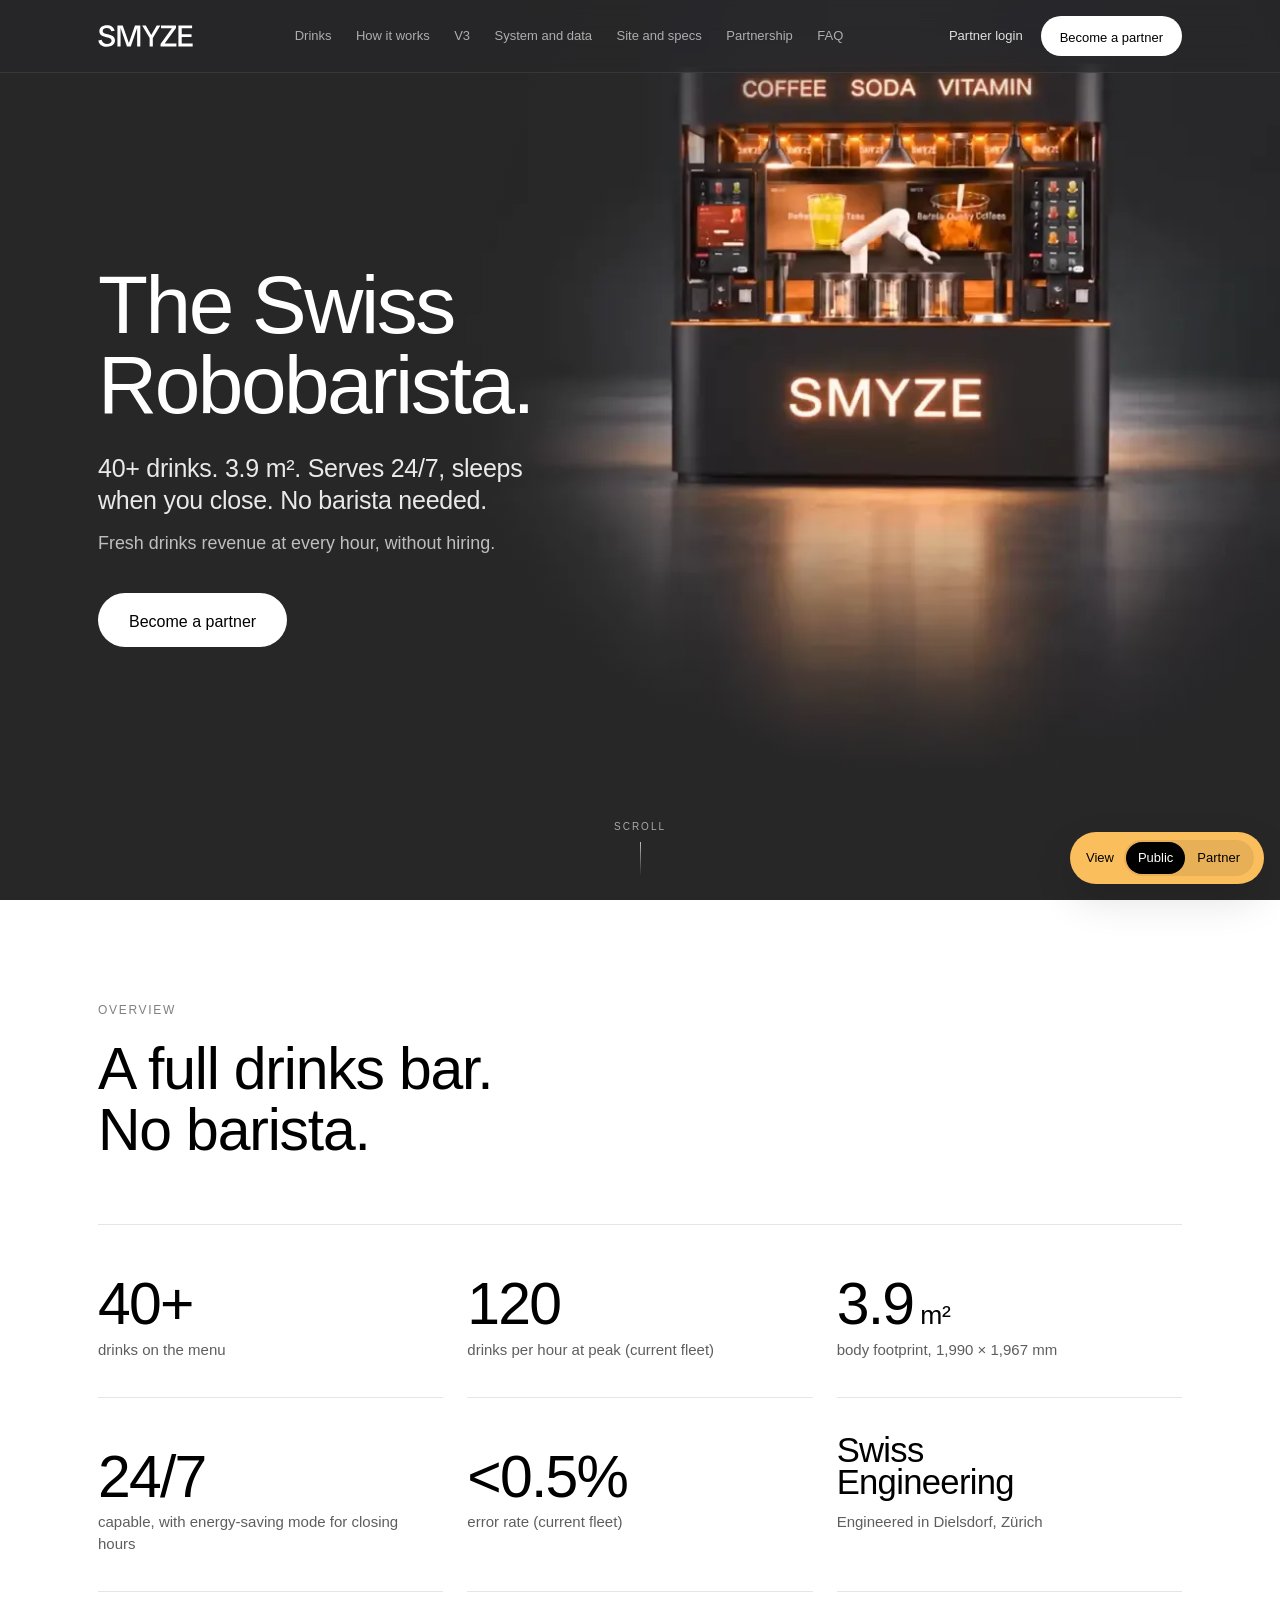
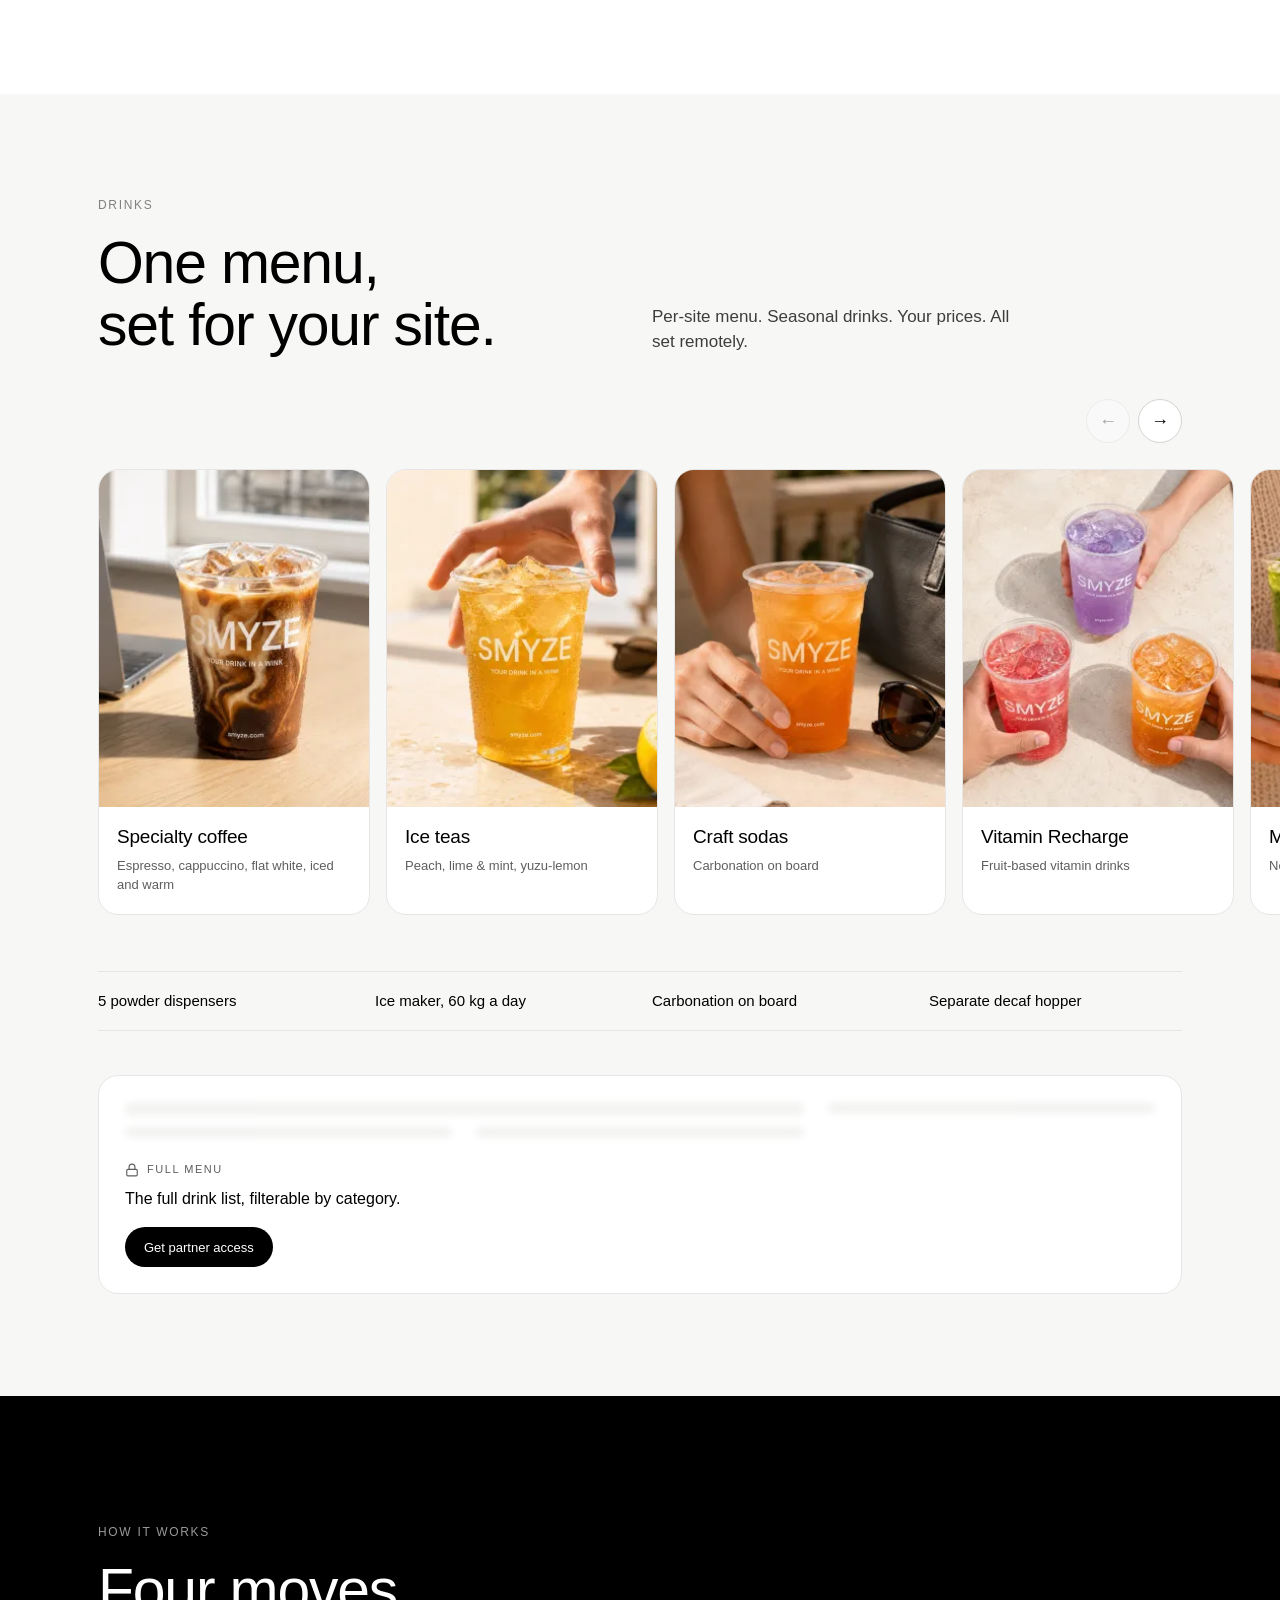
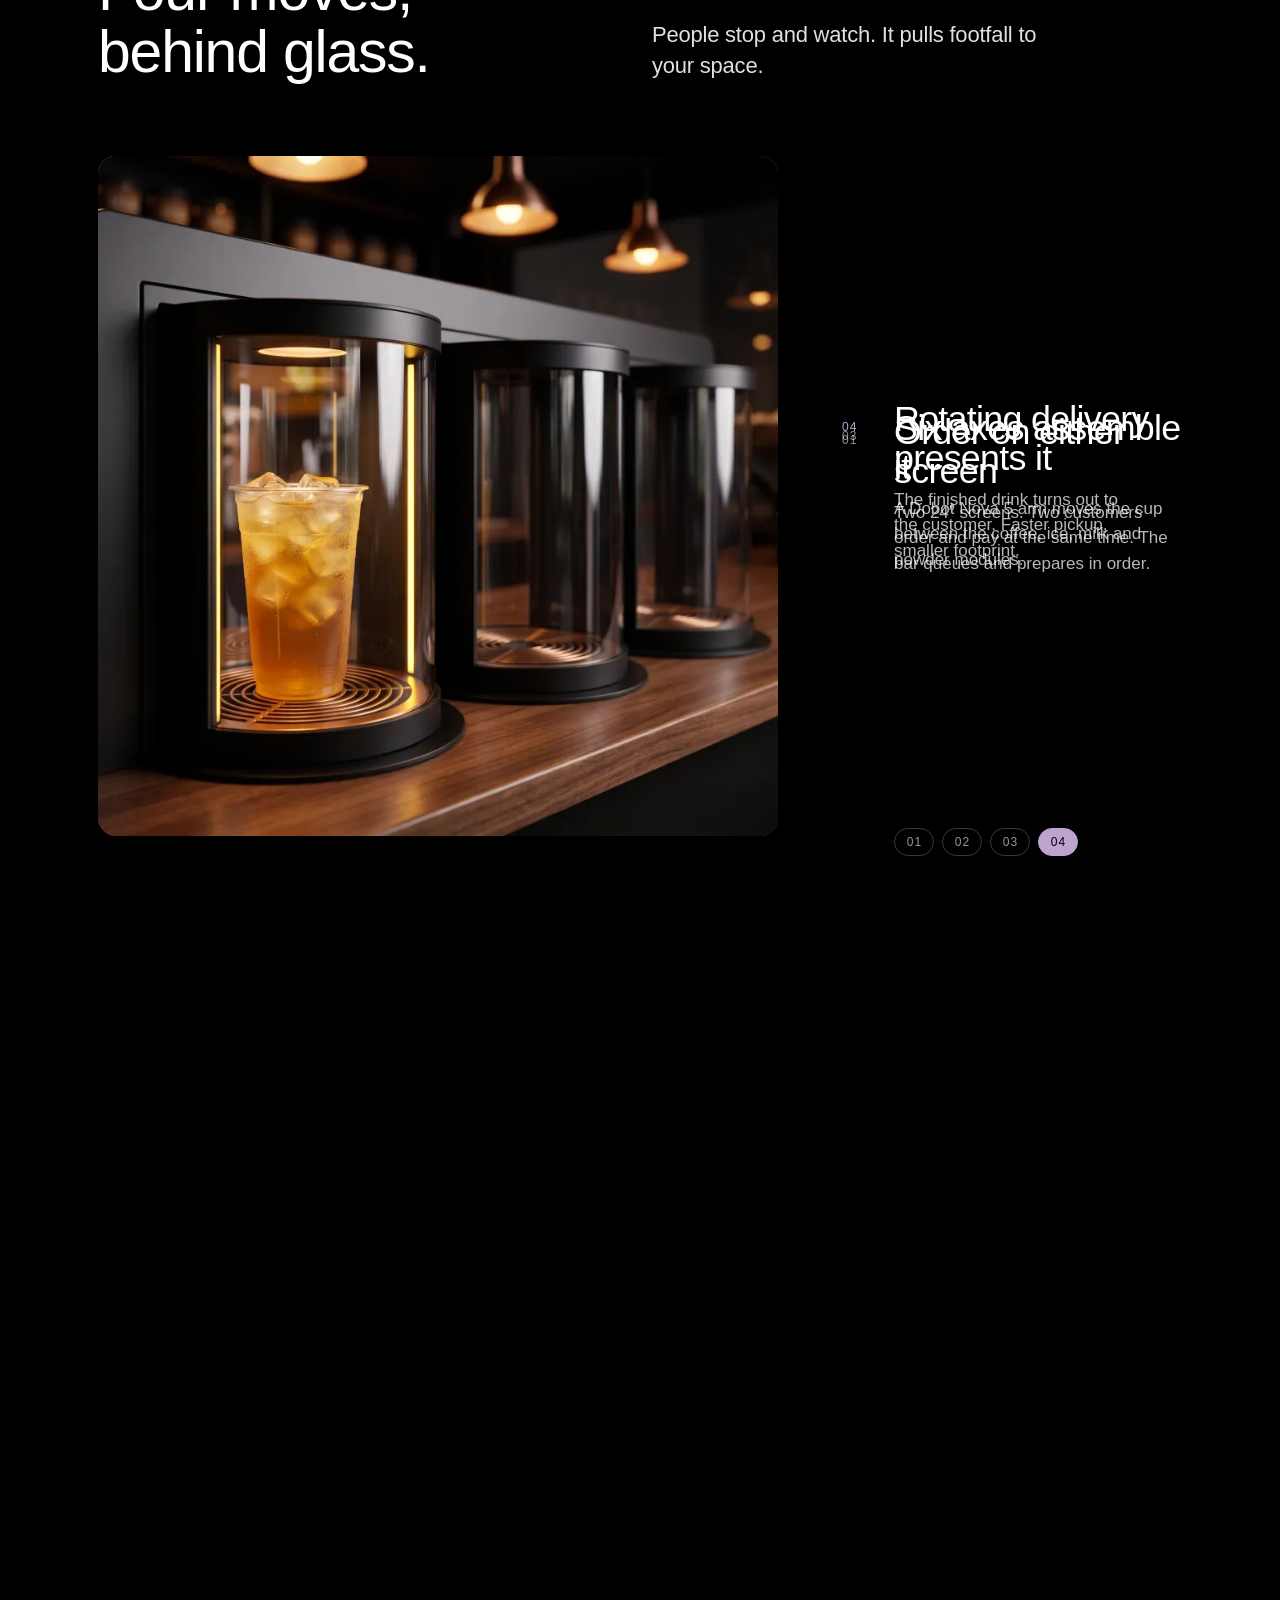
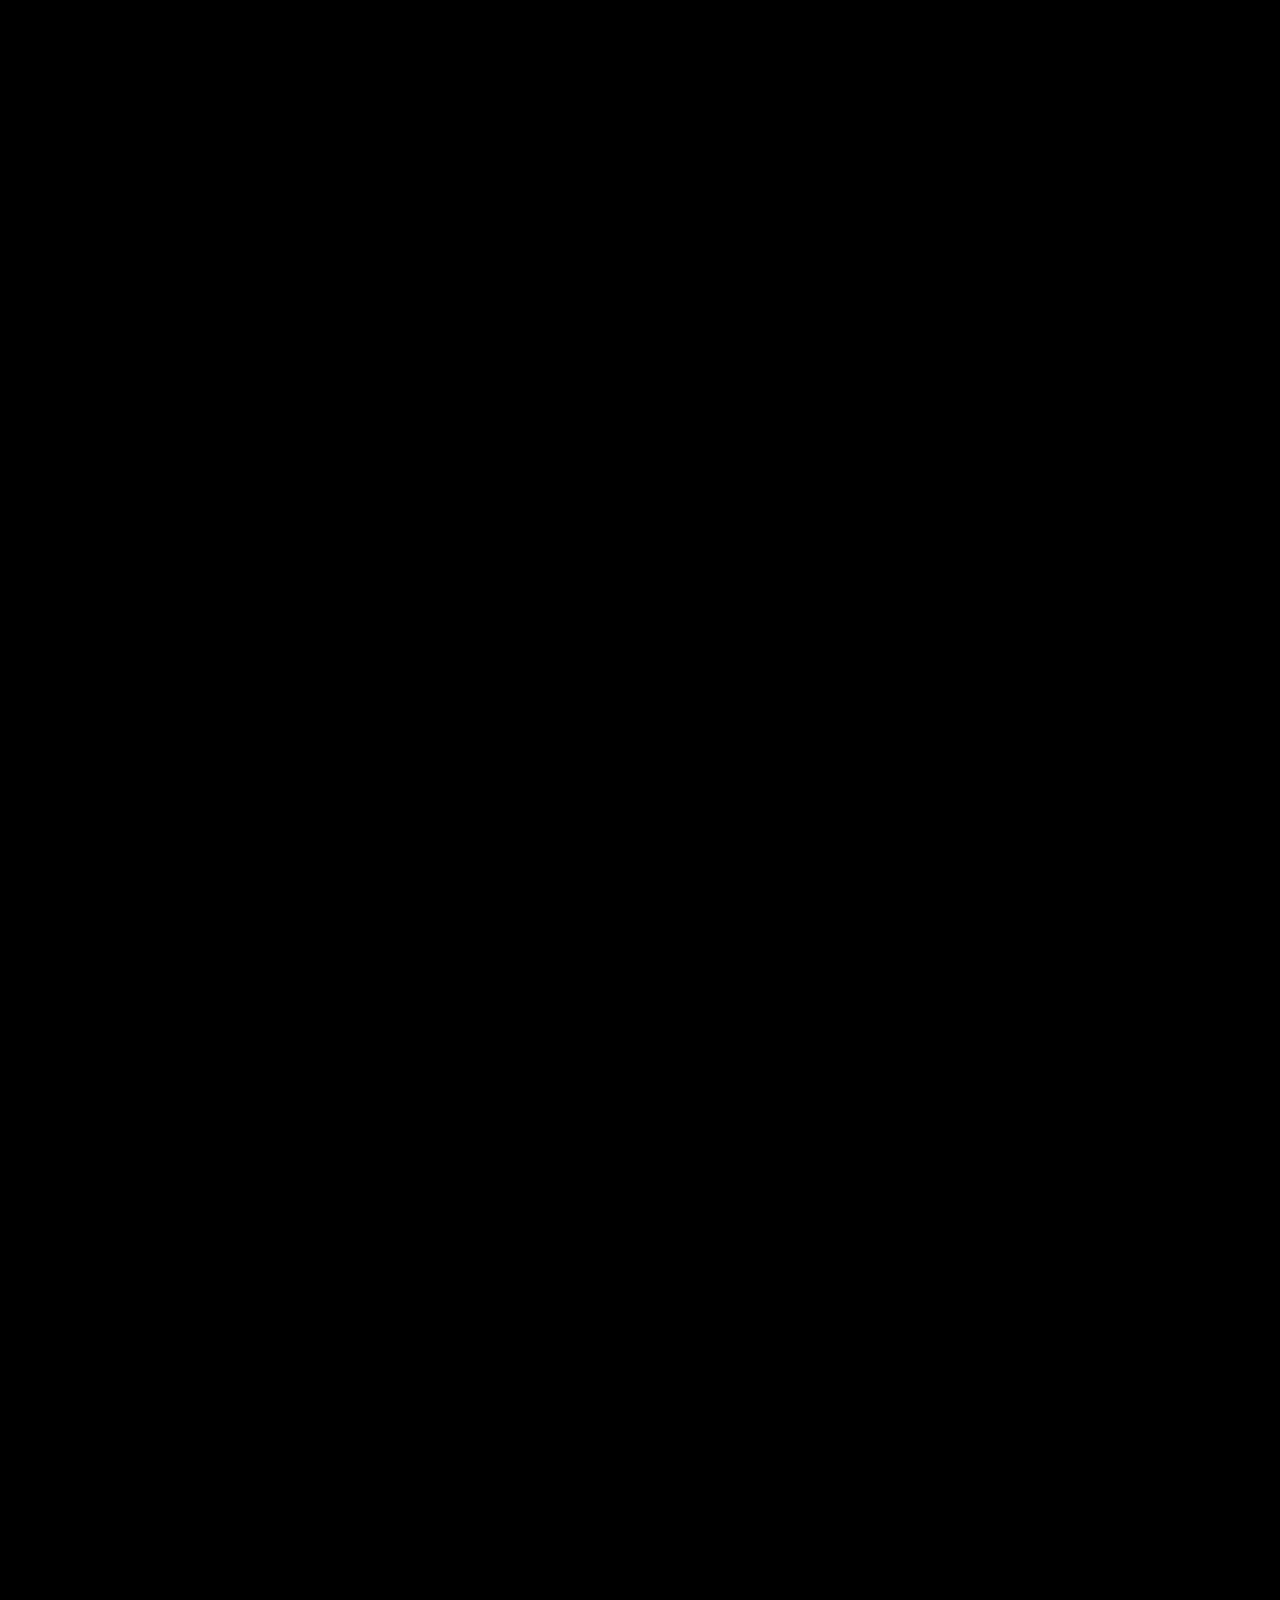
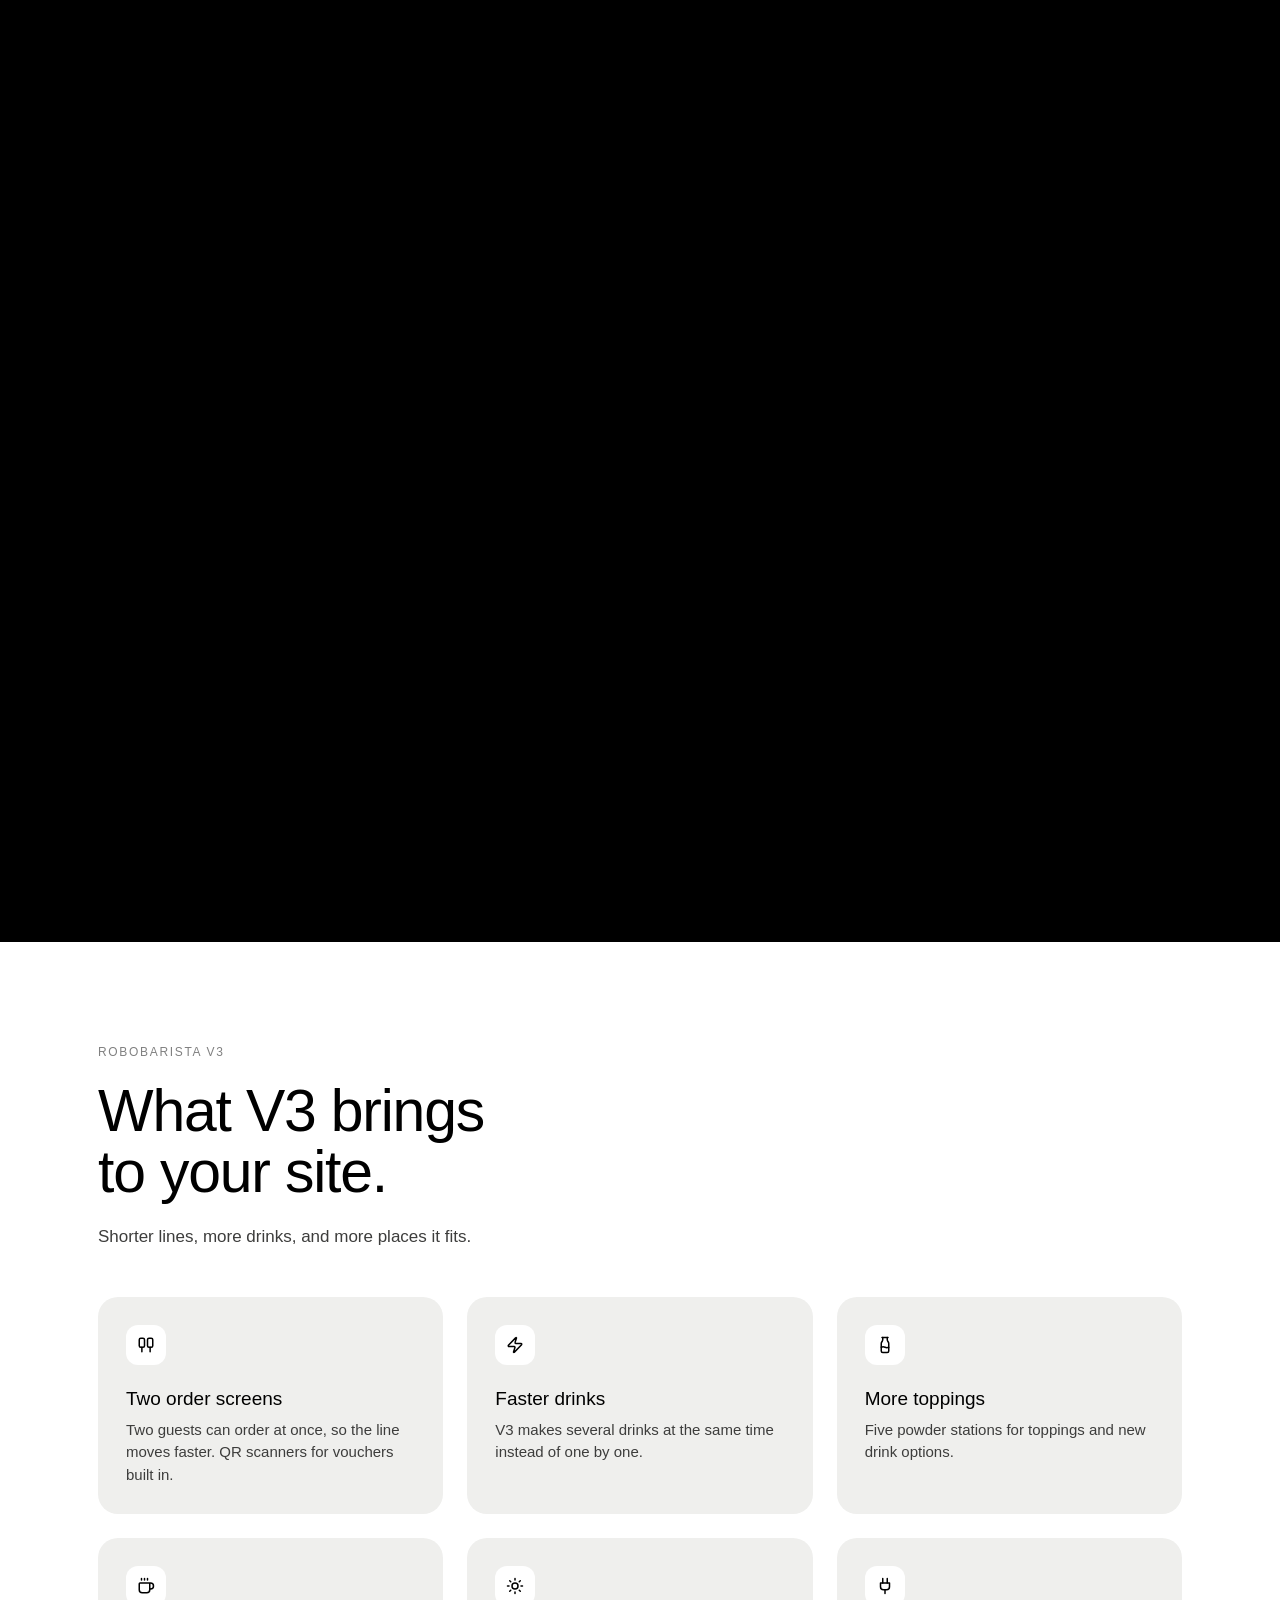
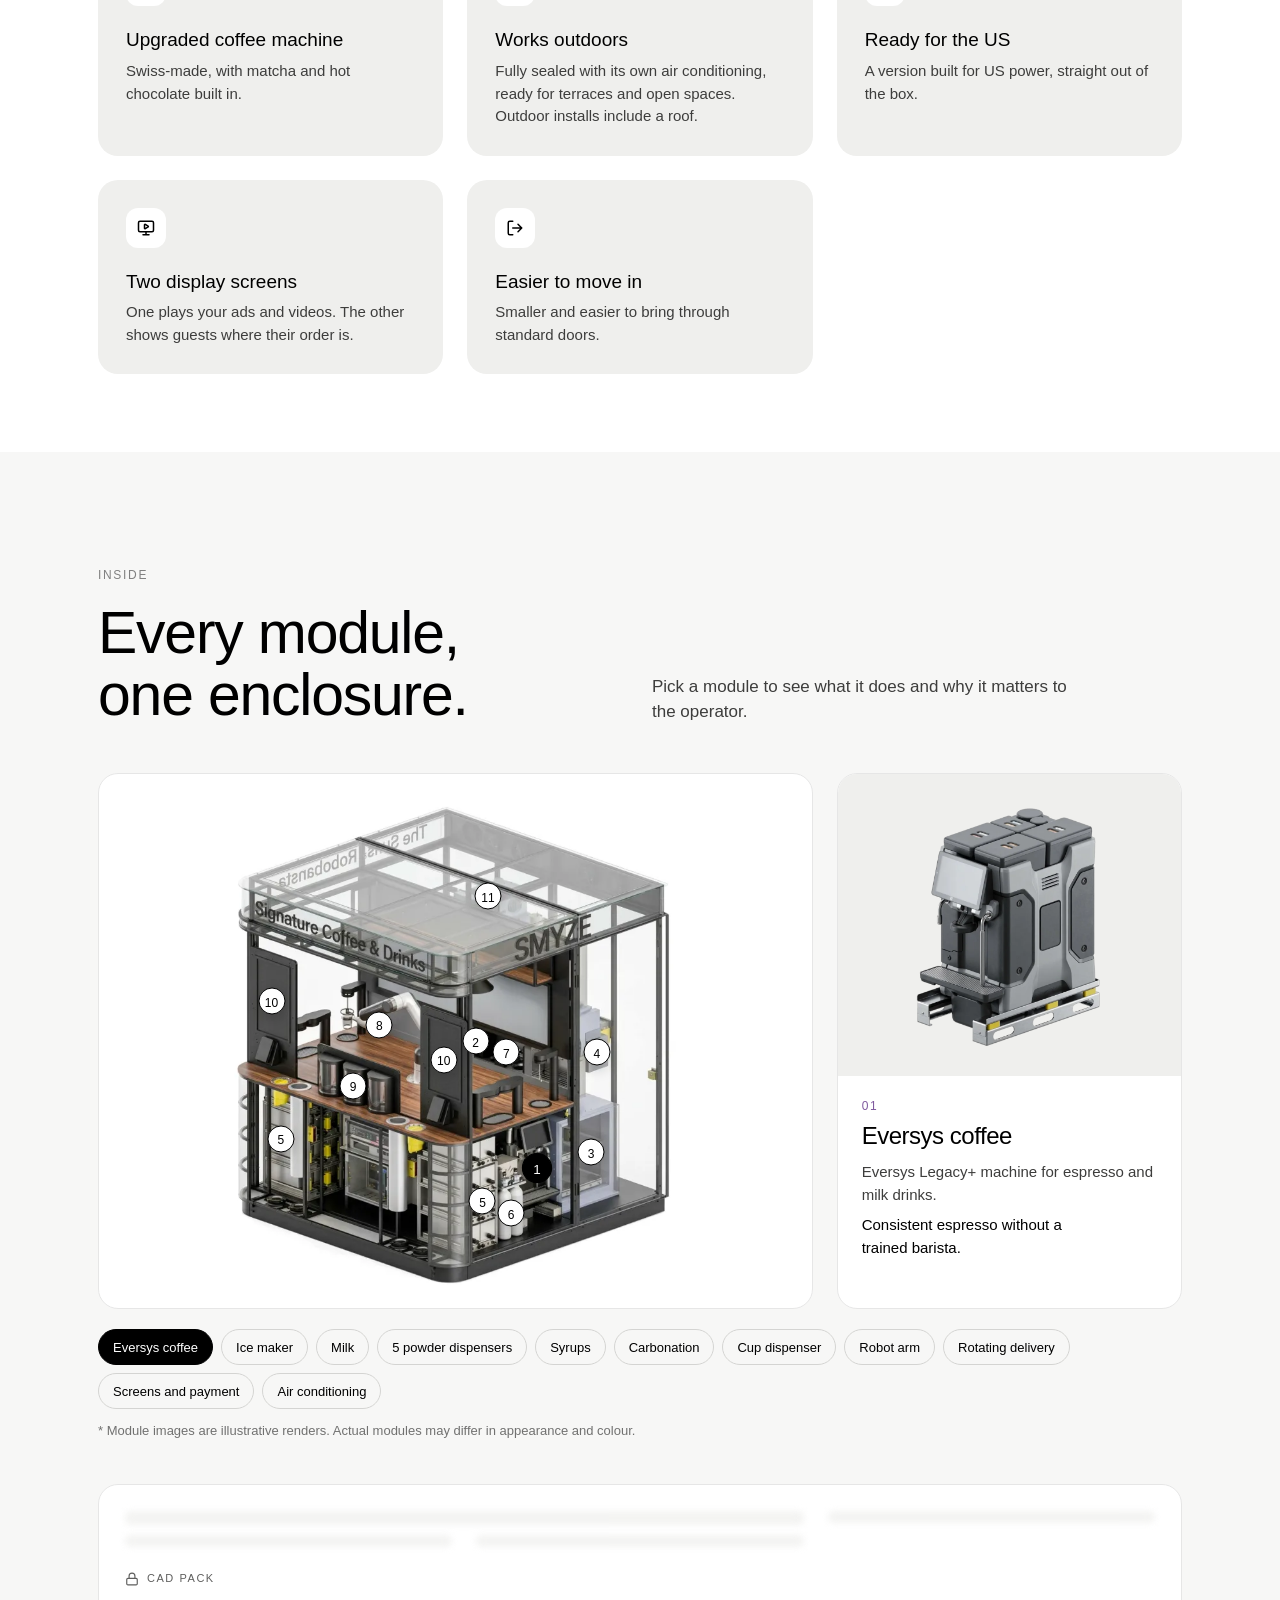
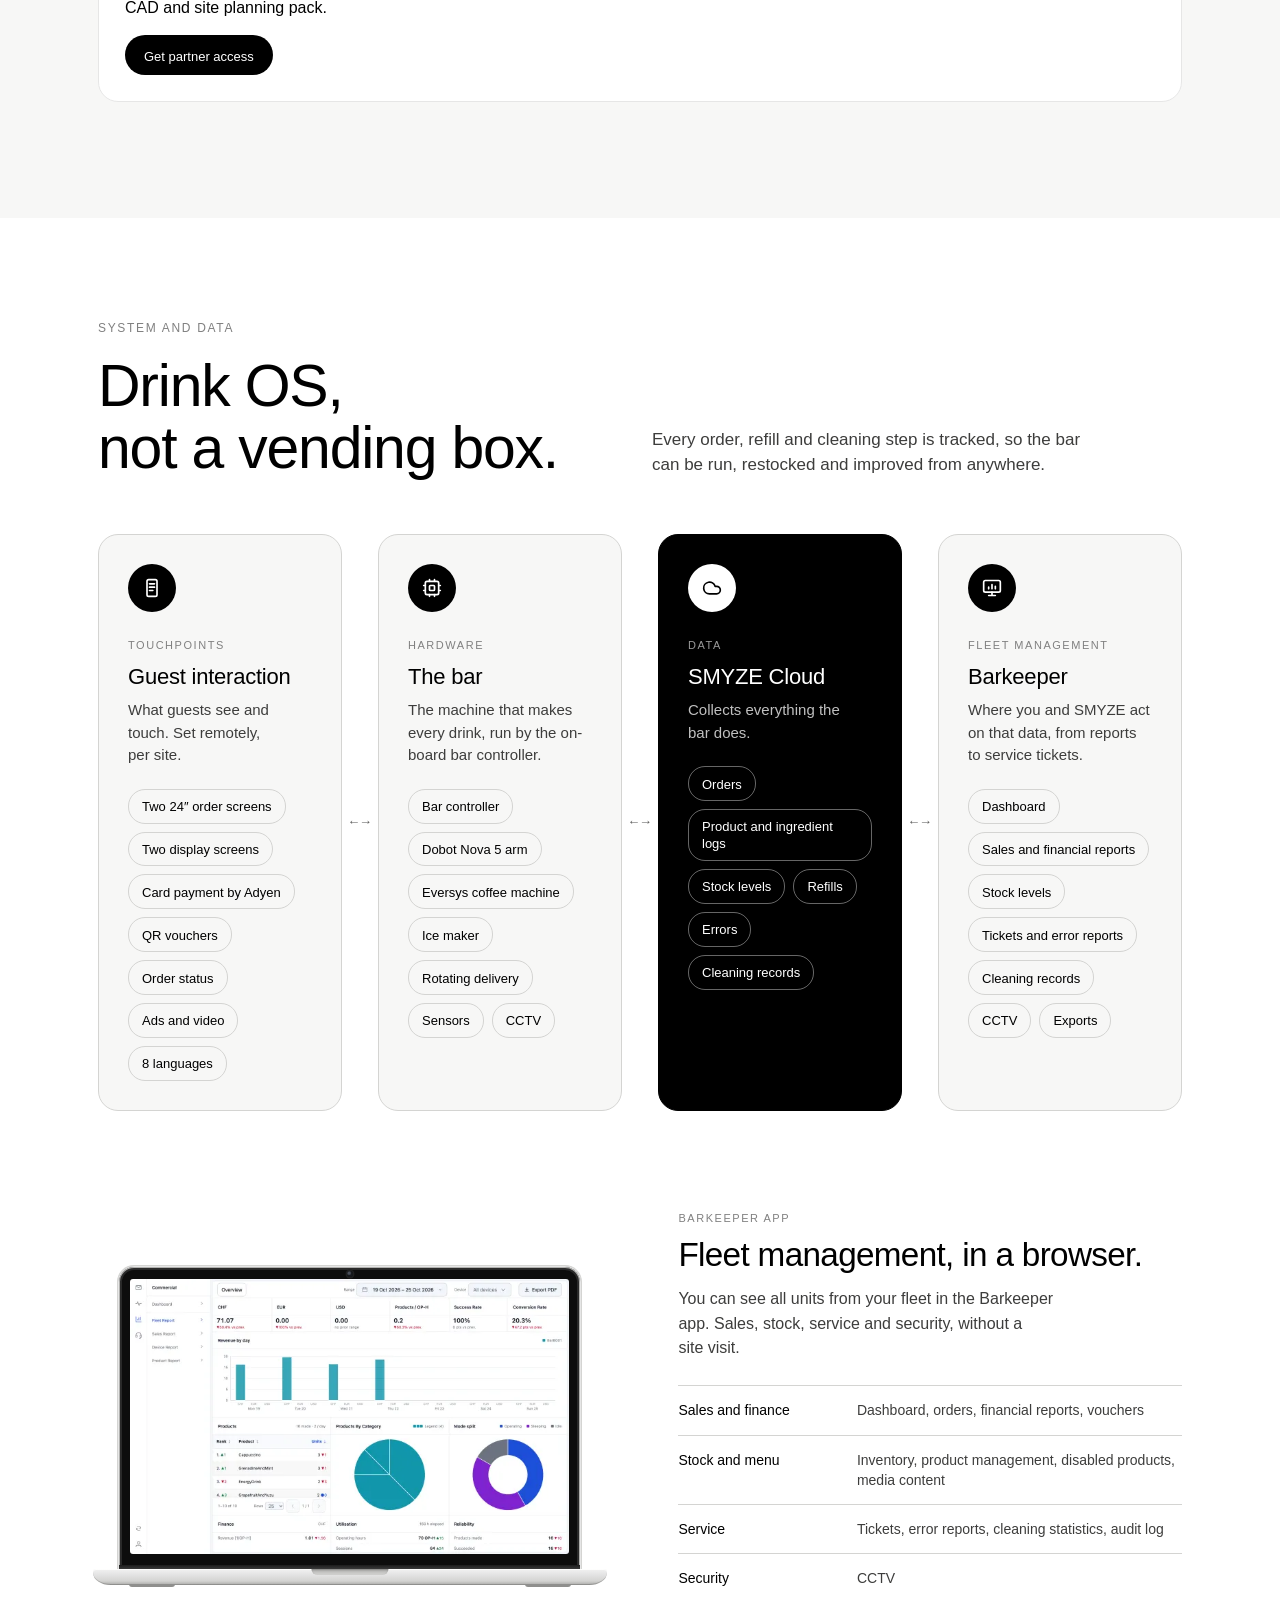
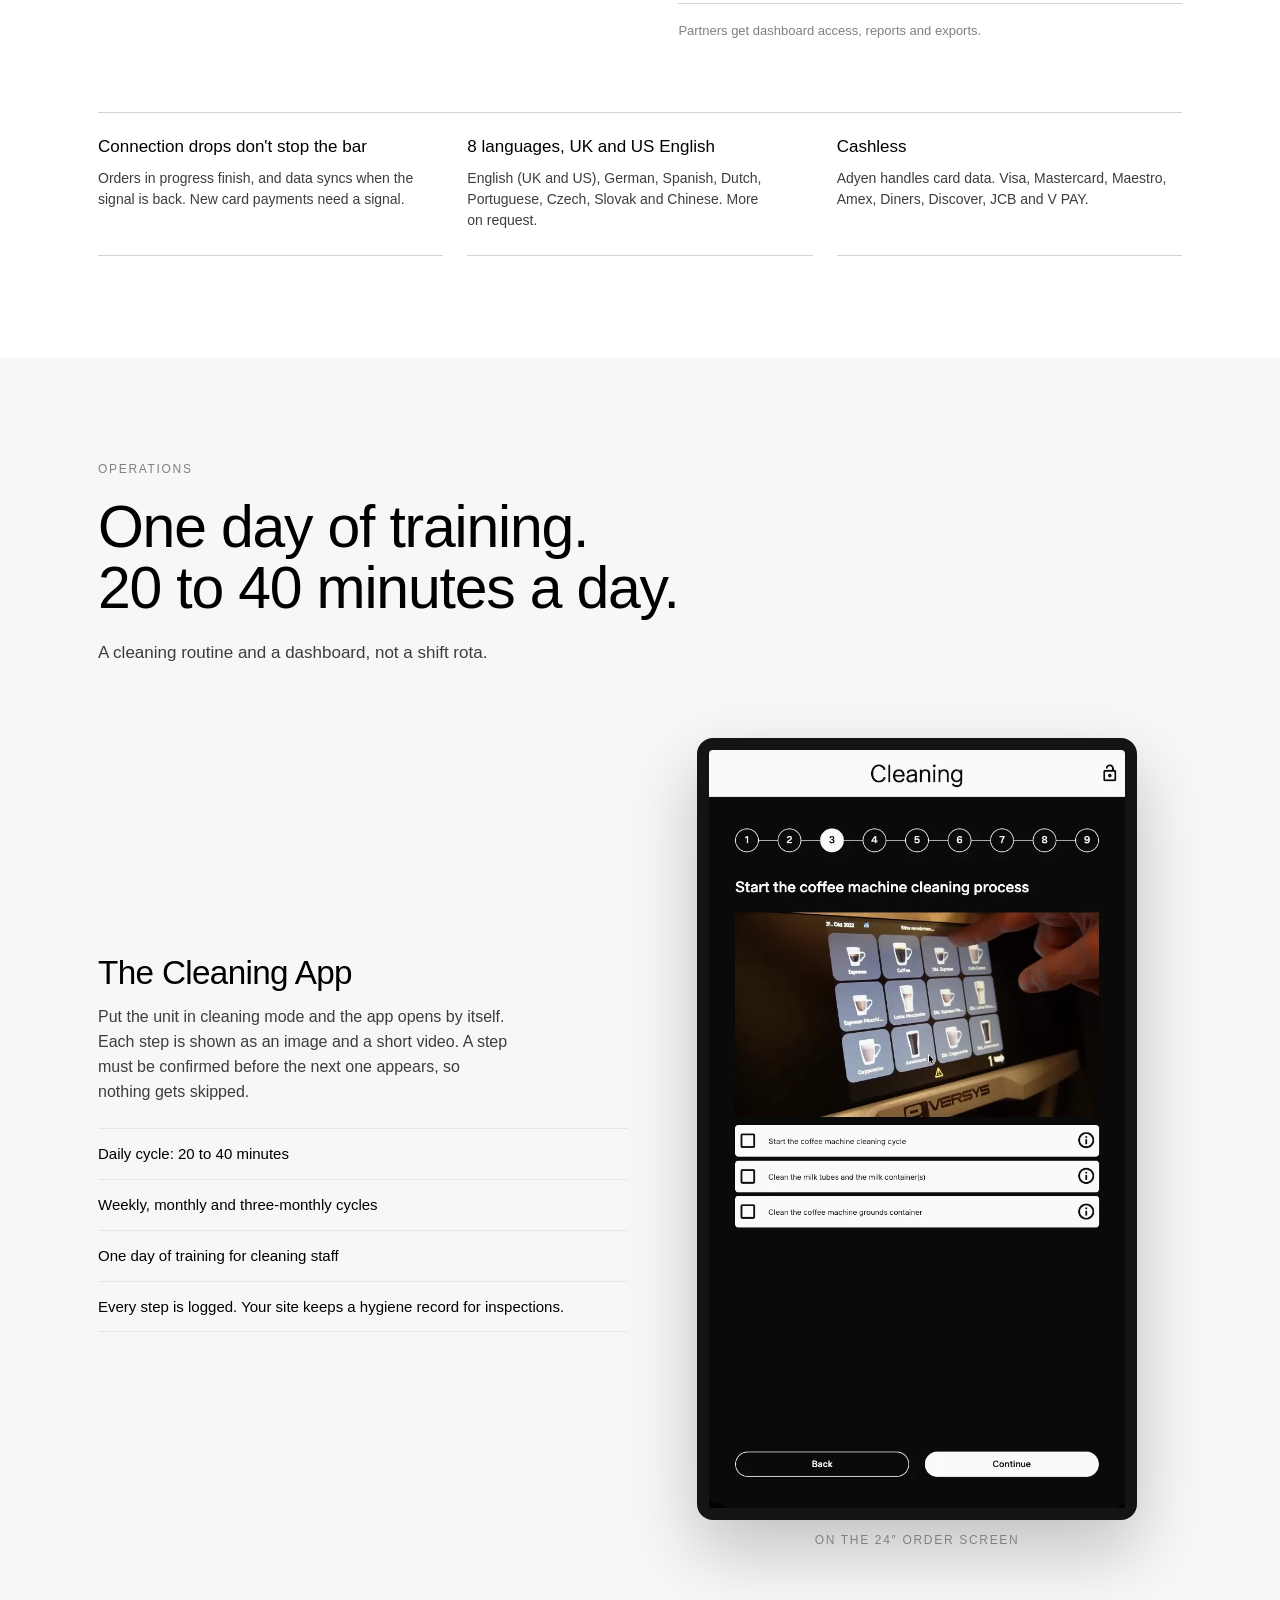
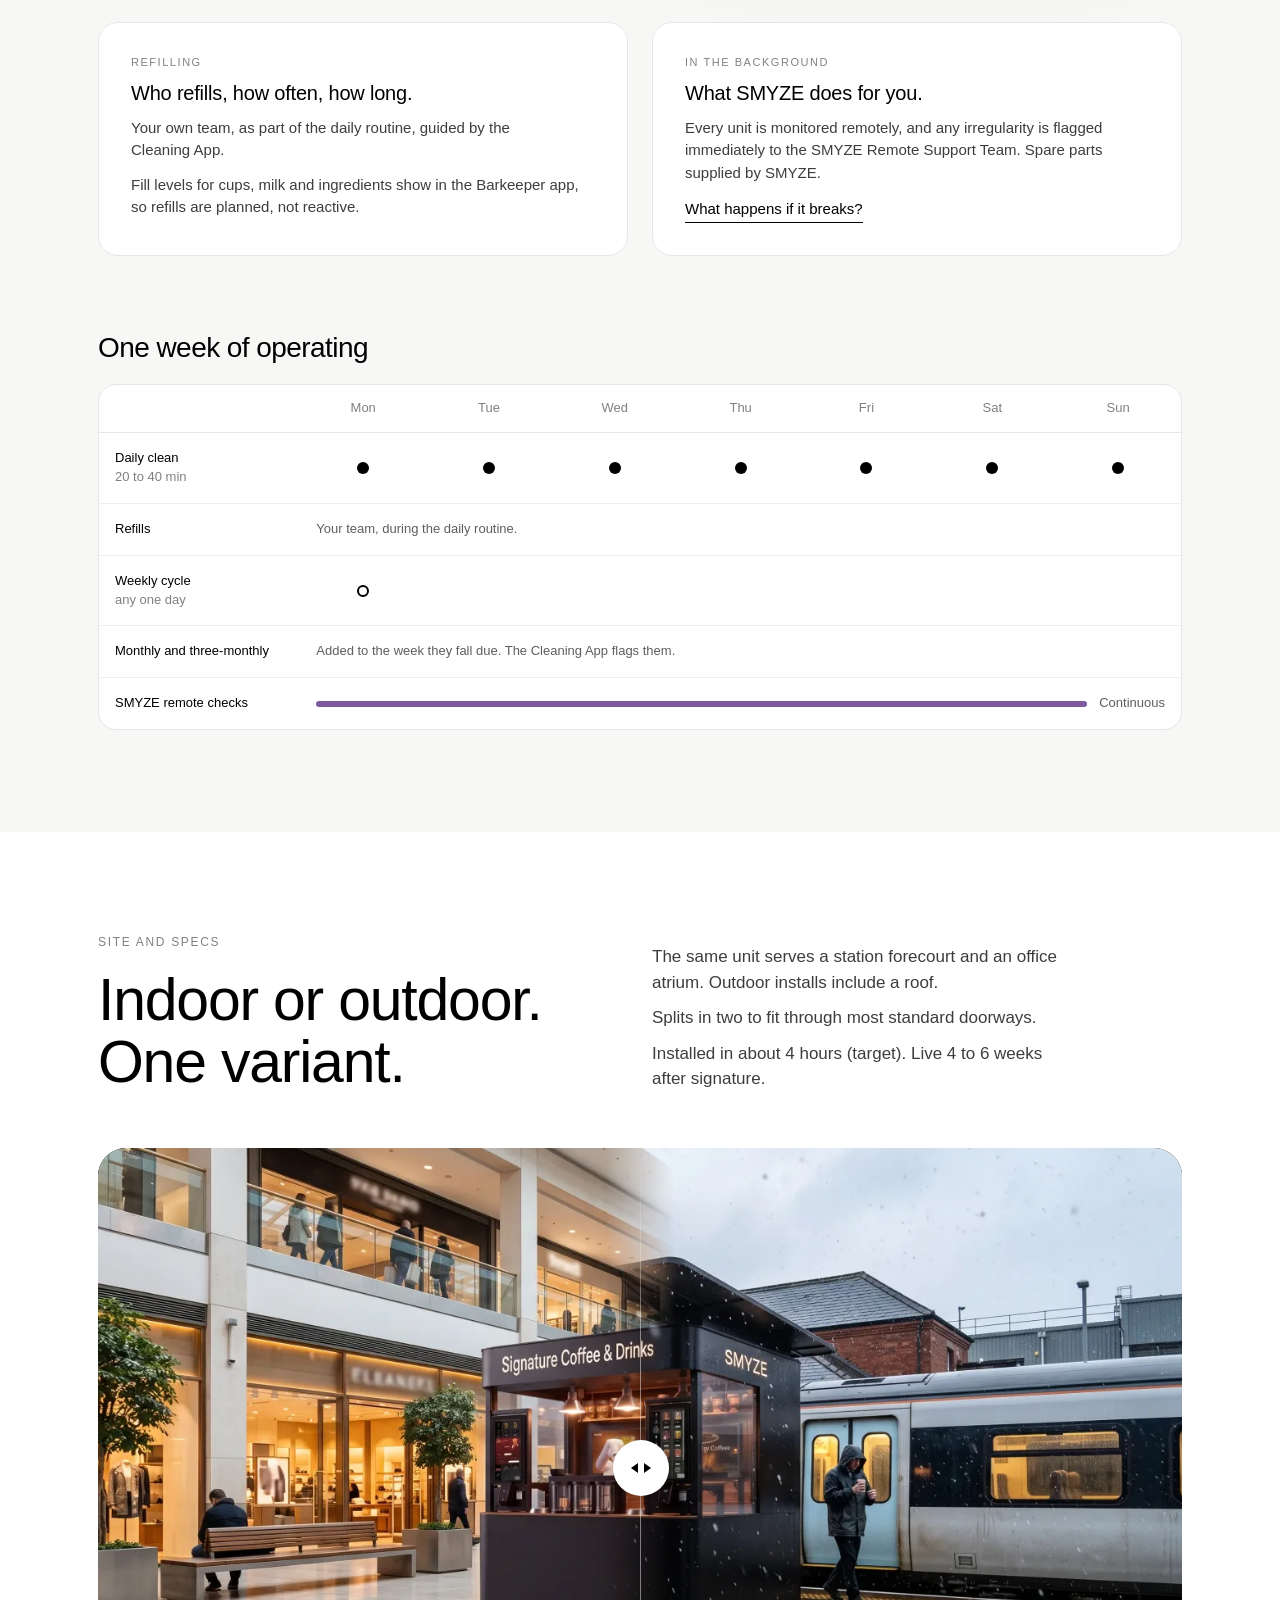
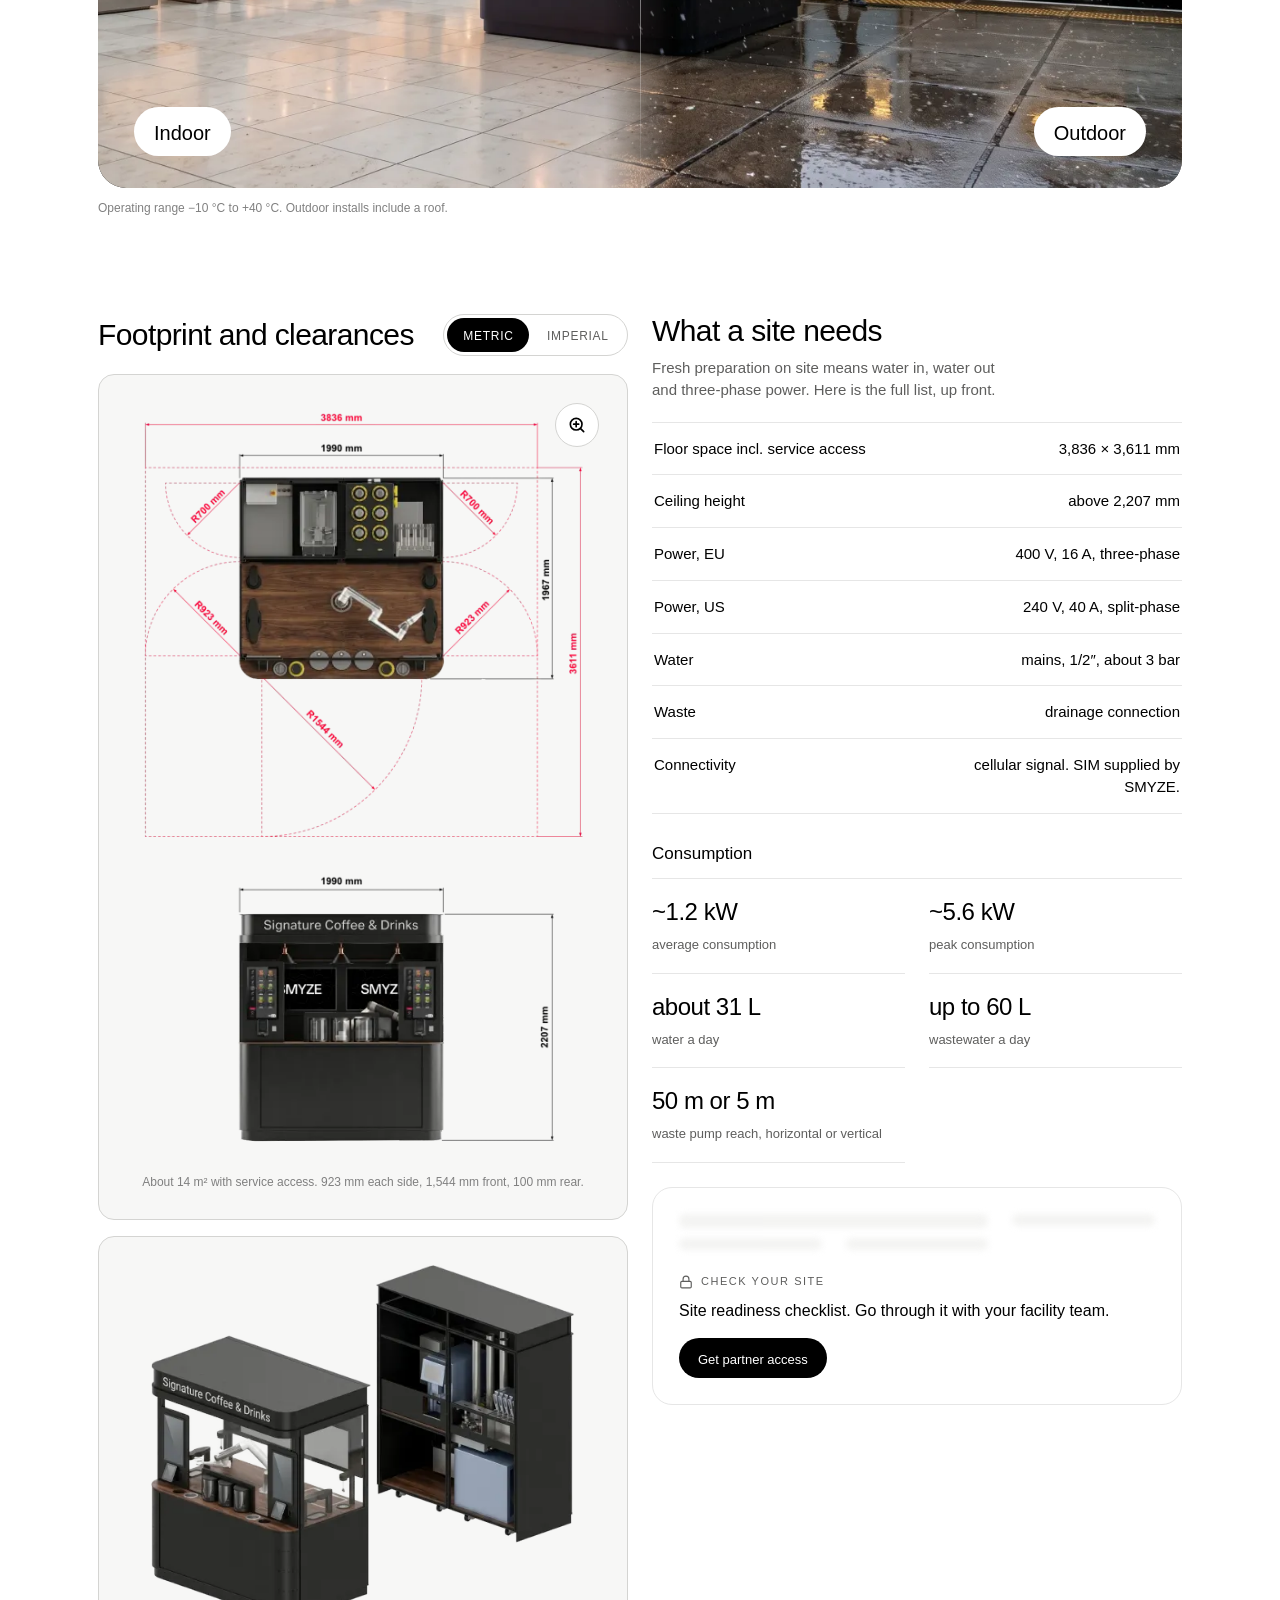
==== commit 0f415104: "Preview (partner): Company-Product-Pages main@5ad8b3b" ====
--- a/en/index.html
+++ b/en/index.html
@@ -10,7 +10,7 @@
           var s = JSON.parse(sessionStorage.getItem('rb-preview') || '{}')
           document.documentElement.dataset.view = s.view === 'partner' ? 'partner' : 'public'
         } catch (e) {}
-      </script><link rel="preload" href="/_astro/SmyzeSansPro-Regular.C-FKNykz.woff2" as="font" type="font/woff2" crossorigin><link rel="preload" href="/_astro/SmyzeSansPro-Medium.Bd-EK3-c.woff2" as="font" type="font/woff2" crossorigin><link rel="icon" href="/favicon.ico" sizes="16x16 32x32 48x48"><link rel="icon" type="image/png" sizes="32x32" href="/favicons/favicon-32x32.png"><link rel="apple-touch-icon" sizes="180x180" href="/favicons/apple-touch-icon.png"><meta name="theme-color" content="#000000"><title>Robobarista V3: the Swiss robotic drinks bar</title><meta name="description" content="SMYZE Robobarista V3 is a Swiss-engineered robotic drinks bar. 40+ drinks on a 3.9 m² body, serves 24/7, no barista needed. Three ways to partner: revenue share, revenue share with buy-in, or leasing."><meta name="robots" content="noindex, nofollow"><link rel="alternate" hreflang="en" href="https://robobarista.smyze.com/en/"><link rel="alternate" hreflang="x-default" href="https://robobarista.smyze.com/en/"><link rel="sitemap" type="application/xml" href="/sitemap.xml"><meta property="og:site_name" content="SMYZE"><meta property="og:title" content="Robobarista V3: the Swiss robotic drinks bar"><meta property="og:description" content="SMYZE Robobarista V3 is a Swiss-engineered robotic drinks bar. 40+ drinks on a 3.9 m² body, serves 24/7, no barista needed. Three ways to partner: revenue share, revenue share with buy-in, or leasing."><meta property="og:type" content="website"><meta property="og:url" content="https://robobarista.smyze.com/en/"><meta property="og:locale" content="en"><meta property="og:image" content="https://robobarista.smyze.com/_astro/hero-still.BVeGRhOP_1r7NWV.jpg"><meta property="og:image:width" content="1080"><meta property="og:image:height" content="566"><meta property="og:image:alt" content="SMYZE Robobarista V3, front view"><meta name="twitter:card" content="summary_large_image"><script type="application/ld+json">{"@context":"https://schema.org","@graph":[{"@type":"Organization","@id":"https://robobarista.smyze.com/#organization","name":"SMYZE","legalName":"Swiss Smyze AG","url":"https://robobarista.smyze.com/","logo":{"@type":"ImageObject","url":"https://robobarista.smyze.com/smyze-logo.svg","width":1057,"height":245},"address":{"@type":"PostalAddress","addressLocality":"Dielsdorf","addressRegion":"Zürich","addressCountry":"CH"}},{"@type":"WebSite","@id":"https://robobarista.smyze.com/#website","url":"https://robobarista.smyze.com/","name":"SMYZE Robobarista V3","inLanguage":"en","publisher":{"@id":"https://robobarista.smyze.com/#organization"}},{"@type":["WebPage","FAQPage"],"@id":"https://robobarista.smyze.com/en/#webpage","url":"https://robobarista.smyze.com/en/","name":"Robobarista V3: the Swiss robotic drinks bar","description":"SMYZE Robobarista V3 is a Swiss-engineered robotic drinks bar. 40+ drinks on a 3.9 m² body, serves 24/7, no barista needed. Three ways to partner: revenue share, revenue share with buy-in, or leasing.","inLanguage":"en","isPartOf":{"@id":"https://robobarista.smyze.com/#website"},"about":{"@id":"https://robobarista.smyze.com/en/#product"},"primaryImageOfPage":{"@type":"ImageObject","url":"https://robobarista.smyze.com/_astro/hero-still.BVeGRhOP_1r7NWV.jpg","width":1080,"height":566},"mainEntity":[{"@type":"Question","name":"Which business models do you offer?","acceptedAnswer":{"@type":"Answer","text":"Three models. Revenue share, with no upfront investment. Revenue share with buy-in, for established locations that want a larger share. Leasing, a fixed monthly cost plus a small fee per drink, for sites that offer drinks free of charge. In every model SMYZE supplies the Robobarista, all ingredients, support, monitoring and maintenance. Exact terms are shared with partners."}},{"@type":"Question","name":"What daily volume does a site need?","acceptedAnswer":{"@type":"Answer","text":"About 60 to 80 drinks a day is the minimum viable volume for a Robobarista site."}},{"@type":"Question","name":"What does a site need?","acceptedAnswer":{"@type":"Answer","text":"3,836 × 3,611 mm of floor space including service access, and a ceiling above 2,207 mm. Power: 400 V three-phase at 16 A in the EU, or 240 V split-phase at 40 A in the US. A 1/2″ mains water connection at about 3 bar, a drain, and cellular signal. SMYZE supplies the SIM."}},{"@type":"Question","name":"How fast can we go live?","acceptedAnswer":{"@type":"Answer","text":"A Robobarista is live 4 to 6 weeks after signature."}},{"@type":"Question","name":"How long does installation take?","acceptedAnswer":{"@type":"Answer","text":"The unit arrives in two halves and is assembled on site. Installation takes about 4 hours on site (target). You are live 4 to 6 weeks after signature."}},{"@type":"Question","name":"Who refills and cleans it?","acceptedAnswer":{"@type":"Answer","text":"One trained person. The daily clean and refilling takes 20 to 40 minutes, guided step by step by the Cleaning App. Weekly, monthly and three-monthly cycles come on top. Training takes one day."}},{"@type":"Question","name":"What happens if it breaks?","acceptedAnswer":{"@type":"Answer","text":"Every unit is monitored remotely by the SMYZE team, and any irregularity is flagged immediately to the SMYZE Remote Support Team. Errors also show up in the Barkeeper app as tickets, and SMYZE supplies the spare parts."}},{"@type":"Question","name":"Can it go outdoors?","acceptedAnswer":{"@type":"Answer","text":"Yes. One variant covers indoor and outdoor sites. Operating range: −10 °C to +40 °C. Outdoor installs include a roof."}},{"@type":"Question","name":"Can we put our own coffee in it?","acceptedAnswer":{"@type":"Answer","text":"Yes. We are flexible on the choice of coffee beans, in line with our quality standards."}},{"@type":"Question","name":"Can we set our own prices?","acceptedAnswer":{"@type":"Answer","text":"Prices are agreed together and set according to market pricing, local competition and other factors that affect sales. SMYZE controls the entire software, so prices can be adjusted easily at any point."}},{"@type":"Question","name":"Can we co-brand it?","acceptedAnswer":{"@type":"Answer","text":"Yes. Co-branding is possible, in line with our templates and standards."}},{"@type":"Question","name":"Who owns the sales data, and can we access it?","acceptedAnswer":{"@type":"Answer","text":"Partners get dashboard access, reports and exports."}},{"@type":"Question","name":"Is it available in the US?","acceptedAnswer":{"@type":"Answer","text":"Yes. V3 comes in EU and US versions on one platform, with native power for each market and no converters. Robobaristas are already live in Europe and the US."}},{"@type":"Question","name":"Does it take cash?","acceptedAnswer":{"@type":"Answer","text":"No. The Robobarista is cashless. An Adyen terminal takes Visa, Mastercard, Maestro, Amex, Diners, Discover, JCB and V PAY."}},{"@type":"Question","name":"What happens if it loses connection?","acceptedAnswer":{"@type":"Answer","text":"Connection drops don't stop the bar. Orders in progress finish, and data syncs when the signal is back. New card payments need a signal."}}]},{"@type":"Product","@id":"https://robobarista.smyze.com/en/#product","name":"SMYZE Robobarista V3","description":"40+ drinks. 3.9 m². Serves 24/7, sleeps when you close. No barista needed.","image":"https://robobarista.smyze.com/_astro/hero-still.BVeGRhOP_1r7NWV.jpg","brand":{"@type":"Brand","name":"SMYZE"},"manufacturer":{"@id":"https://robobarista.smyze.com/#organization"},"category":"Robotic drinks bar"}]}</script><link rel="stylesheet" href="/_astro/SmyzeSansPro-Medium.H_256MeA.css"><link rel="stylesheet" href="/_astro/index.B5fdlhey.css"></head><body data-astro-cid-z4jru4n3><a class="skip-link" href="#main" data-astro-cid-z4jru4n3>Skip to content</a><header class="hdr" data-header data-astro-cid-fzpbxy5g><div class="container hdr__bar" data-astro-cid-fzpbxy5g><a class="hdr__logo" href="#top" aria-label="SMYZE home" data-astro-cid-fzpbxy5g><svg xmlns="http://www.w3.org/2000/svg" viewBox="70 68 1057 245" width="95" height="22" fill="currentColor" aria-hidden="true" focusable="false"><path d="M73.4,239.3l35.6-7.9c6.9,29.8,28.4,46.9,61.7,46.9c29.8,0,50-13.4,50-35.3c0-56.5-136-21.6-136-105.5c0-43.2,35.6-67.5,84-67.5c46.6,0,78.1,22.3,86,61.3l-36,7.5c-7.2-24.3-25-37.4-52.1-37.4c-26.7,0-44.5,12.3-44.5,32.2c0,54.1,136.4,17.8,136.4,104.2c0,44.5-36.3,72-90.1,72C115.6,309.9,80.6,282.8,73.4,239.3z"></path><path d="M540.8,73.4v233h-35.3V102.5l-71.3,203.9h-42.1l-71.3-204.9v204.9h-35v-233h58.9l68.5,194l68.2-194H540.8z"></path><path d="M763.9,73.4l-84,138.4v94.6h-35.3v-94.6L561.4,73.4h40.1l61,105.2l61.3-105.2H763.9z"></path><path d="M942.8,274.9v31.5H766v-28.1l126.4-173.4h-121V73.4H938v28.1L812.2,274.9H942.8z"></path><path d="M1123.7,274.9v31.5H965v-233h152.5v31.5h-115.5v65.5h109v31.2h-109v73.3H1123.7z"></path></svg></a><nav class="hdr__nav" aria-label="Sections" data-nav-links data-astro-cid-fzpbxy5g><a href="#drinks" data-spy="drinks" data-astro-cid-fzpbxy5g>Drinks</a><a href="#how" data-spy="how" data-astro-cid-fzpbxy5g>How it works</a><a href="#v3" data-spy="v3" data-astro-cid-fzpbxy5g>V3</a><a href="#system" data-spy="system" data-astro-cid-fzpbxy5g>System and data</a><a href="#site" data-spy="site" data-astro-cid-fzpbxy5g>Site and specs</a><a href="#models" data-spy="models" data-astro-cid-fzpbxy5g>Partnership</a><a href="#faq" data-spy="faq" data-astro-cid-fzpbxy5g>FAQ</a><span class="hdr__underline" aria-hidden="true" data-underline data-astro-cid-fzpbxy5g></span></nav><div class="hdr__actions" data-astro-cid-fzpbxy5g><div class="tier" data-tier="public"><button class="hdr__account" type="button" data-login-open data-astro-cid-fzpbxy5g>Partner login</button><a class="btn btn--sm hdr__cta" href="#contact" data-cta="header" data-astro-cid-fzpbxy5g>Become a partner</a></div><div class="tier" data-tier="partner"><button class="hdr__account" type="button" data-logout data-astro-cid-fzpbxy5g>Log out</button></div><button class="hdr__burger" type="button" aria-label="Open menu" aria-haspopup="dialog" data-menu-open data-astro-cid-fzpbxy5g><span data-astro-cid-fzpbxy5g></span><span data-astro-cid-fzpbxy5g></span></button></div></div></header><dialog class="menu" aria-label="Menu" data-menu data-astro-cid-fzpbxy5g><div class="container menu__bar" data-astro-cid-fzpbxy5g><a class="menu__logo" href="#top" aria-label="SMYZE home" data-menu-link data-astro-cid-fzpbxy5g><svg xmlns="http://www.w3.org/2000/svg" viewBox="70 68 1057 245" width="95" height="22" fill="currentColor" aria-hidden="true" focusable="false"><path d="M73.4,239.3l35.6-7.9c6.9,29.8,28.4,46.9,61.7,46.9c29.8,0,50-13.4,50-35.3c0-56.5-136-21.6-136-105.5c0-43.2,35.6-67.5,84-67.5c46.6,0,78.1,22.3,86,61.3l-36,7.5c-7.2-24.3-25-37.4-52.1-37.4c-26.7,0-44.5,12.3-44.5,32.2c0,54.1,136.4,17.8,136.4,104.2c0,44.5-36.3,72-90.1,72C115.6,309.9,80.6,282.8,73.4,239.3z"></path><path d="M540.8,73.4v233h-35.3V102.5l-71.3,203.9h-42.1l-71.3-204.9v204.9h-35v-233h58.9l68.5,194l68.2-194H540.8z"></path><path d="M763.9,73.4l-84,138.4v94.6h-35.3v-94.6L561.4,73.4h40.1l61,105.2l61.3-105.2H763.9z"></path><path d="M942.8,274.9v31.5H766v-28.1l126.4-173.4h-121V73.4H938v28.1L812.2,274.9H942.8z"></path><path d="M1123.7,274.9v31.5H965v-233h152.5v31.5h-115.5v65.5h109v31.2h-109v73.3H1123.7z"></path></svg></a><button class="menu__close" type="button" aria-label="Close menu" data-menu-close data-astro-cid-fzpbxy5g><span data-astro-cid-fzpbxy5g></span><span data-astro-cid-fzpbxy5g></span></button></div><nav class="container menu__links" aria-label="Sections" data-astro-cid-fzpbxy5g><a href="#drinks" data-menu-link data-astro-cid-fzpbxy5g>Drinks</a><a href="#how" data-menu-link data-astro-cid-fzpbxy5g>How it works</a><a href="#v3" data-menu-link data-astro-cid-fzpbxy5g>V3</a><a href="#system" data-menu-link data-astro-cid-fzpbxy5g>System and data</a><a href="#site" data-menu-link data-astro-cid-fzpbxy5g>Site and specs</a><a href="#models" data-menu-link data-astro-cid-fzpbxy5g>Partnership</a><a href="#faq" data-menu-link data-astro-cid-fzpbxy5g>FAQ</a><div class="tier" data-tier="public"><a class="btn btn--white menu__cta" href="#contact" data-menu-link data-cta="menu" data-astro-cid-fzpbxy5g>Become a partner</a><button class="menu__account" type="button" data-login-open data-astro-cid-fzpbxy5g>Partner login</button></div><div class="tier" data-tier="partner"><button class="menu__account" type="button" data-logout data-astro-cid-fzpbxy5g>Log out</button></div></nav></dialog><dialog class="login" aria-labelledby="login-title" data-login data-astro-cid-rprpjcmy><button class="login__close" type="button" aria-label="Close" data-login-close data-astro-cid-rprpjcmy><span data-astro-cid-rprpjcmy></span><span data-astro-cid-rprpjcmy></span></button><h2 class="login__title" id="login-title" data-astro-cid-rprpjcmy>Partner login</h2><p class="login__line" data-astro-cid-rprpjcmy>Sign in to see partner terms, costs and downloads.</p><form class="login__form" id="partner-login" novalidate data-login-form data-messages="{&quot;required&quot;:&quot;Please fill in this field.&quot;,&quot;email&quot;:&quot;Please enter a valid email.&quot;,&quot;error&quot;:&quot;Sign-in failed. Please try again.&quot;,&quot;sending&quot;:&quot;Logging in…&quot;,&quot;submit&quot;:&quot;Log in&quot;}" data-astro-cid-rprpjcmy><label class="field" data-astro-cid-rprpjcmy><span data-astro-cid-rprpjcmy>Email</span><input type="email" name="email" autocomplete="username" required data-astro-cid-rprpjcmy></label><label class="field" data-astro-cid-rprpjcmy><span data-astro-cid-rprpjcmy>Password</span><input type="password" name="password" autocomplete="current-password" required data-astro-cid-rprpjcmy></label><button type="submit" class="btn btn--black login__submit" data-astro-cid-rprpjcmy>Log in</button><p class="login__status" role="status" aria-live="polite" data-login-status data-astro-cid-rprpjcmy></p></form><p class="login__foot" data-astro-cid-rprpjcmy>Not a partner yet? <a href="#contact" data-cta="login" data-login-close data-astro-cid-rprpjcmy>Become a partner</a></p></dialog><script type="module" src="/_astro/PartnerLogin.astro_astro_type_script_index_0_lang.Bw627Pdc.js"></script><script type="module">var e=document.querySelector(`[data-header]`),t=document.querySelector(`[data-nav-links]`),n=document.querySelector(`[data-underline]`),r=document.getElementById(`top`);function i(){if(!e)return;let t=(r?.offsetHeight??window.innerHeight)-80;e.classList.toggle(`is-solid`,window.scrollY>=t)}var a=!1;window.addEventListener(`scroll`,()=>{a||(a=!0,requestAnimationFrame(()=>{a=!1,i()}))},{passive:!0}),window.addEventListener(`resize`,i),i();var o=t?Array.from(t.querySelectorAll(`a[data-spy]`)):[],s=``;function c(){if(!n)return;let e=o.find(e=>e.dataset.spy===s);e?(n.style.opacity=`1`,n.style.transform=`translateX(${e.offsetLeft}px) scaleX(${e.offsetWidth})`):n.style.opacity=`0`}function l(e){e!==s&&(s=e,o.forEach(t=>{t.dataset.spy===e?t.setAttribute(`aria-current`,`true`):t.removeAttribute(`aria-current`)}),c())}var u=new IntersectionObserver(e=>{e.forEach(e=>{e.isIntersecting&&l(e.target.dataset.nav??``)})},{rootMargin:`-45% 0px -50% 0px`});document.querySelectorAll(`main [data-nav]`).forEach(e=>u.observe(e)),window.addEventListener(`resize`,c),document.fonts?.ready.then(c);var d=document.querySelector(`[data-menu]`),f=document.querySelector(`[data-menu-open]`),p=window.matchMedia(`(min-width: 1160px)`);function m(){d?.open&&d.close()}f?.addEventListener(`click`,()=>{d&&(d.showModal(),document.documentElement.style.overflow=`hidden`)}),d?.addEventListener(`close`,()=>{document.documentElement.style.overflow=``}),d?.querySelector(`[data-menu-close]`)?.addEventListener(`click`,m),d?.querySelectorAll(`[data-menu-link]`).forEach(e=>e.addEventListener(`click`,m)),p.addEventListener(`change`,()=>{p.matches&&m(),c()});</script><main id="main" tabindex="-1" data-astro-cid-z4jru4n3><section id="top" class="hero section--dark" data-nav="" aria-labelledby="hero-title" data-astro-cid-yodha2z4><video class="hero__intro" data-hero-intro data-src="/_astro/hero-intro.DfkDIlkV.webm" muted playsinline preload="auto" disablepictureinpicture aria-hidden="true" data-astro-cid-yodha2z4></video><script>
+      </script><link rel="preload" href="/_astro/SmyzeSansPro-Regular.C-FKNykz.woff2" as="font" type="font/woff2" crossorigin><link rel="preload" href="/_astro/SmyzeSansPro-Medium.Bd-EK3-c.woff2" as="font" type="font/woff2" crossorigin><link rel="icon" href="/favicon.ico" sizes="16x16 32x32 48x48"><link rel="icon" type="image/png" sizes="32x32" href="/favicons/favicon-32x32.png"><link rel="apple-touch-icon" sizes="180x180" href="/favicons/apple-touch-icon.png"><meta name="theme-color" content="#000000"><title>Robobarista V3: the Swiss robotic drinks bar</title><meta name="description" content="SMYZE Robobarista V3 is a Swiss-engineered robotic drinks bar. 40+ drinks on a 3.9 m² body, serves 24/7, no barista needed. Three ways to partner: revenue share, revenue share with buy-in, or leasing."><meta name="robots" content="noindex, nofollow"><link rel="alternate" hreflang="en" href="https://robobarista.smyze.com/en/"><link rel="alternate" hreflang="x-default" href="https://robobarista.smyze.com/en/"><link rel="sitemap" type="application/xml" href="/sitemap.xml"><meta property="og:site_name" content="SMYZE"><meta property="og:title" content="Robobarista V3: the Swiss robotic drinks bar"><meta property="og:description" content="SMYZE Robobarista V3 is a Swiss-engineered robotic drinks bar. 40+ drinks on a 3.9 m² body, serves 24/7, no barista needed. Three ways to partner: revenue share, revenue share with buy-in, or leasing."><meta property="og:type" content="website"><meta property="og:url" content="https://robobarista.smyze.com/en/"><meta property="og:locale" content="en"><meta property="og:image" content="https://robobarista.smyze.com/_astro/hero-still.BVeGRhOP_1r7NWV.jpg"><meta property="og:image:width" content="1080"><meta property="og:image:height" content="566"><meta property="og:image:alt" content="SMYZE Robobarista V3, front view"><meta name="twitter:card" content="summary_large_image"><script type="application/ld+json">{"@context":"https://schema.org","@graph":[{"@type":"Organization","@id":"https://robobarista.smyze.com/#organization","name":"SMYZE","legalName":"Swiss Smyze AG","url":"https://robobarista.smyze.com/","logo":{"@type":"ImageObject","url":"https://robobarista.smyze.com/smyze-logo.svg","width":1057,"height":245},"address":{"@type":"PostalAddress","addressLocality":"Dielsdorf","addressRegion":"Zürich","addressCountry":"CH"}},{"@type":"WebSite","@id":"https://robobarista.smyze.com/#website","url":"https://robobarista.smyze.com/","name":"SMYZE Robobarista V3","inLanguage":"en","publisher":{"@id":"https://robobarista.smyze.com/#organization"}},{"@type":["WebPage","FAQPage"],"@id":"https://robobarista.smyze.com/en/#webpage","url":"https://robobarista.smyze.com/en/","name":"Robobarista V3: the Swiss robotic drinks bar","description":"SMYZE Robobarista V3 is a Swiss-engineered robotic drinks bar. 40+ drinks on a 3.9 m² body, serves 24/7, no barista needed. Three ways to partner: revenue share, revenue share with buy-in, or leasing.","inLanguage":"en","isPartOf":{"@id":"https://robobarista.smyze.com/#website"},"about":{"@id":"https://robobarista.smyze.com/en/#product"},"primaryImageOfPage":{"@type":"ImageObject","url":"https://robobarista.smyze.com/_astro/hero-still.BVeGRhOP_1r7NWV.jpg","width":1080,"height":566},"mainEntity":[{"@type":"Question","name":"Which business models do you offer?","acceptedAnswer":{"@type":"Answer","text":"Three models. Revenue share, with no upfront investment. Revenue share with buy-in, for established locations that want a larger share. Leasing, a fixed monthly cost plus a small fee per drink, for sites that offer drinks free of charge. In every model SMYZE supplies the Robobarista, all ingredients, support, monitoring and maintenance. Exact terms are shared with partners."}},{"@type":"Question","name":"What daily volume does a site need?","acceptedAnswer":{"@type":"Answer","text":"About 60 to 80 drinks a day is the minimum viable volume for a Robobarista site."}},{"@type":"Question","name":"What does a site need?","acceptedAnswer":{"@type":"Answer","text":"3,836 × 3,611 mm of floor space including service access, and a ceiling above 2,207 mm. Power: 400 V three-phase at 16 A in the EU, or 240 V split-phase at 40 A in the US. A 1/2″ mains water connection at about 3 bar, a drain, and cellular signal. SMYZE supplies the SIM."}},{"@type":"Question","name":"How fast can we go live?","acceptedAnswer":{"@type":"Answer","text":"A Robobarista is live 4 to 6 weeks after signature."}},{"@type":"Question","name":"How long does installation take?","acceptedAnswer":{"@type":"Answer","text":"The unit arrives in two halves and is assembled on site. Installation takes about 4 hours on site (target). You are live 4 to 6 weeks after signature."}},{"@type":"Question","name":"Who refills and cleans it?","acceptedAnswer":{"@type":"Answer","text":"One trained person. The daily clean and refilling takes 20 to 40 minutes, guided step by step by the Cleaning App. Weekly, monthly and three-monthly cycles come on top. Training takes one day."}},{"@type":"Question","name":"What happens if it breaks?","acceptedAnswer":{"@type":"Answer","text":"Every unit is monitored remotely by the SMYZE team, and any irregularity is flagged immediately to the SMYZE Remote Support Team. Errors also show up in the Barkeeper app as tickets, and SMYZE supplies the spare parts."}},{"@type":"Question","name":"Can it go outdoors?","acceptedAnswer":{"@type":"Answer","text":"Yes. One variant covers indoor and outdoor sites. Operating range: −10 °C to +40 °C. Outdoor installs include a roof."}},{"@type":"Question","name":"Can we put our own coffee in it?","acceptedAnswer":{"@type":"Answer","text":"Yes. We are flexible on the choice of coffee beans, in line with our quality standards."}},{"@type":"Question","name":"Can we set our own prices?","acceptedAnswer":{"@type":"Answer","text":"Prices are agreed together and set according to market pricing, local competition and other factors that affect sales. SMYZE controls the entire software, so prices can be adjusted easily at any point."}},{"@type":"Question","name":"Can we co-brand it?","acceptedAnswer":{"@type":"Answer","text":"Yes. Co-branding is possible, in line with our templates and standards."}},{"@type":"Question","name":"Who owns the sales data, and can we access it?","acceptedAnswer":{"@type":"Answer","text":"Partners get dashboard access, reports and exports."}},{"@type":"Question","name":"Is it available in the US?","acceptedAnswer":{"@type":"Answer","text":"Yes. V3 comes in EU and US versions on one platform, with native power for each market and no converters. Robobaristas are already live in Europe and the US."}},{"@type":"Question","name":"Does it take cash?","acceptedAnswer":{"@type":"Answer","text":"No. The Robobarista is cashless. An Adyen terminal takes Visa, Mastercard, Maestro, Amex, Diners, Discover, JCB and V PAY."}},{"@type":"Question","name":"What happens if it loses connection?","acceptedAnswer":{"@type":"Answer","text":"Connection drops don't stop the bar. Orders in progress finish, and data syncs when the signal is back. New card payments need a signal."}}]},{"@type":"Product","@id":"https://robobarista.smyze.com/en/#product","name":"SMYZE Robobarista V3","description":"40+ drinks. 3.9 m². Serves 24/7, sleeps when you close. No barista needed.","image":"https://robobarista.smyze.com/_astro/hero-still.BVeGRhOP_1r7NWV.jpg","brand":{"@type":"Brand","name":"SMYZE"},"manufacturer":{"@id":"https://robobarista.smyze.com/#organization"},"category":"Robotic drinks bar"}]}</script><link rel="stylesheet" href="/_astro/SmyzeSansPro-Medium.H_256MeA.css"><link rel="stylesheet" href="/_astro/index.D9Ut6Pbm.css"></head><body data-astro-cid-z4jru4n3><a class="skip-link" href="#main" data-astro-cid-z4jru4n3>Skip to content</a><header class="hdr" data-header data-astro-cid-fzpbxy5g><div class="container hdr__bar" data-astro-cid-fzpbxy5g><a class="hdr__logo" href="#top" aria-label="SMYZE home" data-astro-cid-fzpbxy5g><svg xmlns="http://www.w3.org/2000/svg" viewBox="70 68 1057 245" width="95" height="22" fill="currentColor" aria-hidden="true" focusable="false"><path d="M73.4,239.3l35.6-7.9c6.9,29.8,28.4,46.9,61.7,46.9c29.8,0,50-13.4,50-35.3c0-56.5-136-21.6-136-105.5c0-43.2,35.6-67.5,84-67.5c46.6,0,78.1,22.3,86,61.3l-36,7.5c-7.2-24.3-25-37.4-52.1-37.4c-26.7,0-44.5,12.3-44.5,32.2c0,54.1,136.4,17.8,136.4,104.2c0,44.5-36.3,72-90.1,72C115.6,309.9,80.6,282.8,73.4,239.3z"></path><path d="M540.8,73.4v233h-35.3V102.5l-71.3,203.9h-42.1l-71.3-204.9v204.9h-35v-233h58.9l68.5,194l68.2-194H540.8z"></path><path d="M763.9,73.4l-84,138.4v94.6h-35.3v-94.6L561.4,73.4h40.1l61,105.2l61.3-105.2H763.9z"></path><path d="M942.8,274.9v31.5H766v-28.1l126.4-173.4h-121V73.4H938v28.1L812.2,274.9H942.8z"></path><path d="M1123.7,274.9v31.5H965v-233h152.5v31.5h-115.5v65.5h109v31.2h-109v73.3H1123.7z"></path></svg></a><nav class="hdr__nav" aria-label="Sections" data-nav-links data-astro-cid-fzpbxy5g><a href="#drinks" data-spy="drinks" data-astro-cid-fzpbxy5g>Drinks</a><a href="#how" data-spy="how" data-astro-cid-fzpbxy5g>How it works</a><a href="#v3" data-spy="v3" data-astro-cid-fzpbxy5g>V3</a><a href="#system" data-spy="system" data-astro-cid-fzpbxy5g>System and data</a><a href="#site" data-spy="site" data-astro-cid-fzpbxy5g>Site and specs</a><a href="#models" data-spy="models" data-astro-cid-fzpbxy5g>Partnership</a><a href="#faq" data-spy="faq" data-astro-cid-fzpbxy5g>FAQ</a><span class="hdr__underline" aria-hidden="true" data-underline data-astro-cid-fzpbxy5g></span></nav><div class="hdr__actions" data-astro-cid-fzpbxy5g><div class="tier" data-tier="public"><button class="hdr__account" type="button" data-login-open data-astro-cid-fzpbxy5g>Partner login</button><a class="btn btn--sm hdr__cta" href="#contact" data-cta="header" data-astro-cid-fzpbxy5g>Become a partner</a></div><div class="tier" data-tier="partner"><button class="hdr__account" type="button" data-logout data-astro-cid-fzpbxy5g>Log out</button></div><button class="hdr__burger" type="button" aria-label="Open menu" aria-haspopup="dialog" data-menu-open data-astro-cid-fzpbxy5g><span data-astro-cid-fzpbxy5g></span><span data-astro-cid-fzpbxy5g></span></button></div></div></header><dialog class="menu" aria-label="Menu" data-menu data-astro-cid-fzpbxy5g><div class="container menu__bar" data-astro-cid-fzpbxy5g><a class="menu__logo" href="#top" aria-label="SMYZE home" data-menu-link data-astro-cid-fzpbxy5g><svg xmlns="http://www.w3.org/2000/svg" viewBox="70 68 1057 245" width="95" height="22" fill="currentColor" aria-hidden="true" focusable="false"><path d="M73.4,239.3l35.6-7.9c6.9,29.8,28.4,46.9,61.7,46.9c29.8,0,50-13.4,50-35.3c0-56.5-136-21.6-136-105.5c0-43.2,35.6-67.5,84-67.5c46.6,0,78.1,22.3,86,61.3l-36,7.5c-7.2-24.3-25-37.4-52.1-37.4c-26.7,0-44.5,12.3-44.5,32.2c0,54.1,136.4,17.8,136.4,104.2c0,44.5-36.3,72-90.1,72C115.6,309.9,80.6,282.8,73.4,239.3z"></path><path d="M540.8,73.4v233h-35.3V102.5l-71.3,203.9h-42.1l-71.3-204.9v204.9h-35v-233h58.9l68.5,194l68.2-194H540.8z"></path><path d="M763.9,73.4l-84,138.4v94.6h-35.3v-94.6L561.4,73.4h40.1l61,105.2l61.3-105.2H763.9z"></path><path d="M942.8,274.9v31.5H766v-28.1l126.4-173.4h-121V73.4H938v28.1L812.2,274.9H942.8z"></path><path d="M1123.7,274.9v31.5H965v-233h152.5v31.5h-115.5v65.5h109v31.2h-109v73.3H1123.7z"></path></svg></a><button class="menu__close" type="button" aria-label="Close menu" data-menu-close data-astro-cid-fzpbxy5g><span data-astro-cid-fzpbxy5g></span><span data-astro-cid-fzpbxy5g></span></button></div><nav class="container menu__links" aria-label="Sections" data-astro-cid-fzpbxy5g><a href="#drinks" data-menu-link data-astro-cid-fzpbxy5g>Drinks</a><a href="#how" data-menu-link data-astro-cid-fzpbxy5g>How it works</a><a href="#v3" data-menu-link data-astro-cid-fzpbxy5g>V3</a><a href="#system" data-menu-link data-astro-cid-fzpbxy5g>System and data</a><a href="#site" data-menu-link data-astro-cid-fzpbxy5g>Site and specs</a><a href="#models" data-menu-link data-astro-cid-fzpbxy5g>Partnership</a><a href="#faq" data-menu-link data-astro-cid-fzpbxy5g>FAQ</a><div class="tier" data-tier="public"><a class="btn btn--white menu__cta" href="#contact" data-menu-link data-cta="menu" data-astro-cid-fzpbxy5g>Become a partner</a><button class="menu__account" type="button" data-login-open data-astro-cid-fzpbxy5g>Partner login</button></div><div class="tier" data-tier="partner"><button class="menu__account" type="button" data-logout data-astro-cid-fzpbxy5g>Log out</button></div></nav></dialog><dialog class="login" aria-labelledby="login-title" data-login data-astro-cid-rprpjcmy><button class="login__close" type="button" aria-label="Close" data-login-close data-astro-cid-rprpjcmy><span data-astro-cid-rprpjcmy></span><span data-astro-cid-rprpjcmy></span></button><h2 class="login__title" id="login-title" data-astro-cid-rprpjcmy>Partner login</h2><p class="login__line" data-astro-cid-rprpjcmy>Sign in to see partner terms, costs and downloads.</p><form class="login__form" id="partner-login" novalidate data-login-form data-messages="{&quot;required&quot;:&quot;Please fill in this field.&quot;,&quot;email&quot;:&quot;Please enter a valid email.&quot;,&quot;error&quot;:&quot;Sign-in failed. Please try again.&quot;,&quot;sending&quot;:&quot;Logging in…&quot;,&quot;submit&quot;:&quot;Log in&quot;}" data-astro-cid-rprpjcmy><label class="field" data-astro-cid-rprpjcmy><span data-astro-cid-rprpjcmy>Email</span><input type="email" name="email" autocomplete="username" required data-astro-cid-rprpjcmy></label><label class="field" data-astro-cid-rprpjcmy><span data-astro-cid-rprpjcmy>Password</span><input type="password" name="password" autocomplete="current-password" required data-astro-cid-rprpjcmy></label><button type="submit" class="btn btn--black login__submit" data-astro-cid-rprpjcmy>Log in</button><p class="login__status" role="status" aria-live="polite" data-login-status data-astro-cid-rprpjcmy></p></form><p class="login__foot" data-astro-cid-rprpjcmy>Not a partner yet? <a href="#contact" data-cta="login" data-login-close data-astro-cid-rprpjcmy>Become a partner</a></p></dialog><script type="module" src="/_astro/PartnerLogin.astro_astro_type_script_index_0_lang.Bw627Pdc.js"></script><script type="module">var e=document.querySelector(`[data-header]`),t=document.querySelector(`[data-nav-links]`),n=document.querySelector(`[data-underline]`),r=document.getElementById(`top`);function i(){if(!e)return;let t=(r?.offsetHeight??window.innerHeight)-80;e.classList.toggle(`is-solid`,window.scrollY>=t)}var a=!1;window.addEventListener(`scroll`,()=>{a||(a=!0,requestAnimationFrame(()=>{a=!1,i()}))},{passive:!0}),window.addEventListener(`resize`,i),i();var o=t?Array.from(t.querySelectorAll(`a[data-spy]`)):[],s=``;function c(){if(!n)return;let e=o.find(e=>e.dataset.spy===s);e?(n.style.opacity=`1`,n.style.transform=`translateX(${e.offsetLeft}px) scaleX(${e.offsetWidth})`):n.style.opacity=`0`}function l(e){e!==s&&(s=e,o.forEach(t=>{t.dataset.spy===e?t.setAttribute(`aria-current`,`true`):t.removeAttribute(`aria-current`)}),c())}var u=new IntersectionObserver(e=>{e.forEach(e=>{e.isIntersecting&&l(e.target.dataset.nav??``)})},{rootMargin:`-45% 0px -50% 0px`});document.querySelectorAll(`main [data-nav]`).forEach(e=>u.observe(e)),window.addEventListener(`resize`,c),document.fonts?.ready.then(c);var d=document.querySelector(`[data-menu]`),f=document.querySelector(`[data-menu-open]`),p=window.matchMedia(`(min-width: 1160px)`);function m(){d?.open&&d.close()}f?.addEventListener(`click`,()=>{d&&(d.showModal(),document.documentElement.style.overflow=`hidden`)}),d?.addEventListener(`close`,()=>{document.documentElement.style.overflow=``}),d?.querySelector(`[data-menu-close]`)?.addEventListener(`click`,m),d?.querySelectorAll(`[data-menu-link]`).forEach(e=>e.addEventListener(`click`,m)),p.addEventListener(`change`,()=>{p.matches&&m(),c()});</script><main id="main" tabindex="-1" data-astro-cid-z4jru4n3><section id="top" class="hero section--dark" data-nav="" aria-labelledby="hero-title" data-astro-cid-yodha2z4><video class="hero__intro" data-hero-intro data-src="/_astro/hero-intro.DfkDIlkV.webm" muted playsinline preload="auto" disablepictureinpicture aria-hidden="true" data-astro-cid-yodha2z4></video><script>
     // Intro only in landscape, without reduced motion, and when the page opens at the top.
     ;(() => {
       const video = document.currentScript.previousElementSibling
@@ -24,4 +24,4 @@
       video.closest('section').classList.add('is-intro')
       video.src = video.dataset.src
     })()
-  </script><div class="container hero__inner" data-astro-cid-yodha2z4><div class="cq"><div data-astro-cid-yodha2z4="true" class="grid g-380 max-2 hero__grid"><div class="hero__copy" data-astro-cid-yodha2z4><h1 id="hero-title" class="hero__title" data-astro-cid-yodha2z4>The Swiss<br>Robobarista.</h1><p class="hero__subhead" data-astro-cid-yodha2z4><span class="u-m">40+ drinks. 3.9 m². Serves 24/7, sleeps when you close. No barista needed.</span><span class="u-i">40+ drinks. 42 ft². Serves 24/7, sleeps when you close. No barista needed.</span></p><p class="hero__line" data-astro-cid-yodha2z4>Fresh drinks revenue at every hour, without hiring.</p><div class="tier" data-tier="public"><div class="hero__ctas" data-astro-cid-yodha2z4><a class="btn btn--lg btn--white" href="#contact" data-cta="hero" data-astro-cid-yodha2z4>Become a partner</a></div></div><div class="tier" data-tier="partner"></div></div><div class="hero__media" data-parallax="-0.09" data-astro-cid-yodha2z4><div class="hero__render is-still" data-hero-frame data-astro-cid-yodha2z4><video data-hero-video src="/_astro/hero.BGYrSeg9.webm" muted playsinline preload="auto" disablepictureinpicture aria-hidden="true" data-astro-cid-yodha2z4></video><img src="/_astro/hero-still.BVeGRhOP_2grwlF.webp" srcset="/_astro/hero-still.BVeGRhOP_Z18eq2I.webp 540w, /_astro/hero-still.BVeGRhOP_2grwlF.webp 1080w" alt="SMYZE Robobarista V3, three-quarter view" sizes="(min-width: 780px) 90vw, 210vw" loading="eager" data-astro-cid-yodha2z4="true" decoding="async" width="1080" height="1080"></div></div></div></div></div><div class="hero__cue" aria-hidden="true" data-scroll-cue data-astro-cid-yodha2z4><span data-astro-cid-yodha2z4>Scroll</span><i data-astro-cid-yodha2z4></i></div></section><script type="module">var e=document.getElementById(`top`),t=document.querySelector(`[data-scroll-cue]`),n=Array.from(document.querySelectorAll(`#top [data-parallax]`)),r=document.querySelector(`[data-hero-video]`),i=document.querySelector(`[data-hero-frame]`),a=document.querySelector(`[data-hero-intro]`),o=window.matchMedia(`(prefers-reduced-motion: reduce)`),s=window.matchMedia(`(orientation: landscape)`),c=300,l=300,u=2e3,d=.45,f=!0,p=!1;function m(){p=!1;let e=window.scrollY;t?.classList.toggle(`is-hidden`,e>40),!o.matches&&f&&n.forEach(t=>{let n=Number(t.dataset.parallax??0);t.style.transform=`translate3d(0, ${(e*n).toFixed(1)}px, 0)`})}e&&new IntersectionObserver(([e])=>{f=e.isIntersecting}).observe(e),window.addEventListener(`scroll`,()=>{p||(p=!0,requestAnimationFrame(m))},{passive:!0});function h(){i?.classList.remove(`is-still`)}function g(){if(r&&!e?.classList.contains(`is-intro`)){if(o.matches){r.pause(),r.addEventListener(`seeked`,h,{once:!0});let e=()=>r.currentTime=r.duration;r.readyState>=HTMLMediaElement.HAVE_METADATA?e():r.addEventListener(`loadedmetadata`,e,{once:!0})}else if(!r.ended){let e=r.closest(`.hero__media`)?.getAnimations().find(e=>e.playState!==`finished`),t=()=>{o.matches||(r.addEventListener(`playing`,h,{once:!0}),r.play().catch(()=>{}))};if(e){let n=Number(e.effect?.getComputedTiming().endTime??0),r=Number(e.currentTime??0);window.setTimeout(t,Math.max(0,n*d-r))}else t()}}}o.addEventListener(`change`,()=>{o.matches&&n.forEach(e=>e.style.removeProperty(`transform`)),g()});function _(e,t){let n=!1,r=window.setTimeout(()=>d(!1),u),i=()=>!s.matches&&d(!1),a=()=>d(!0),o=()=>d(!1);function d(l,u=0){if(n)return;n=!0,window.clearTimeout(r),window.removeEventListener(`scroll`,a),s.removeEventListener(`change`,i),e.removeEventListener(`focusin`,o),t.pause();let d=()=>{e.classList.remove(`is-intro`,`is-intro-out`),t.removeAttribute(`src`),t.load(),g()};if(!l)return d();e.classList.add(`is-intro-out`),window.setTimeout(d,c+u)}t.addEventListener(`playing`,()=>window.clearTimeout(r),{once:!0}),t.addEventListener(`ended`,()=>d(!0,l),{once:!0}),t.addEventListener(`error`,()=>d(!1),{once:!0}),window.addEventListener(`scroll`,a,{passive:!0}),s.addEventListener(`change`,i),e.addEventListener(`focusin`,o),t.play().catch(()=>d(!1))}e?.classList.contains(`is-intro`)&&a&&_(e,a),g(),m();</script><section class="section overview" data-nav="" aria-labelledby="overview-title" data-astro-cid-iedagj33><div class="container" data-astro-cid-iedagj33><div class="head" style="max-width:680px" data-reveal data-astro-cid-sjgajsms><p class="eyebrow" data-astro-cid-sjgajsms>Overview</p><h2 class="h2" id="overview-title" data-astro-cid-sjgajsms>A full drinks bar.<br>No barista.</h2></div><div class="cq"><dl data-astro-cid-iedagj33="true" class="grid g-300 overview__grid"><div class="stat" data-reveal data-astro-cid-iedagj33><dt class="stat__label" data-astro-cid-iedagj33>drinks on the menu</dt><dd class="stat__value" data-astro-cid-iedagj33><span data-count="40" data-decimals="0" data-astro-cid-iedagj33>40</span>+</dd></div><div class="stat" data-reveal data-astro-cid-iedagj33><dt class="stat__label" data-astro-cid-iedagj33>drinks per hour at peak (current fleet)</dt><dd class="stat__value" data-astro-cid-iedagj33><span data-count="120" data-decimals="0" data-astro-cid-iedagj33>120</span></dd></div><div class="stat" data-reveal data-astro-cid-iedagj33><dt class="stat__label" data-astro-cid-iedagj33><span class="u-m">body footprint, 1,990 × 1,967 mm</span><span class="u-i">body footprint, 78.3 × 77.4 in</span></dt><dd class="stat__value" data-astro-cid-iedagj33><span class="u-m" data-astro-cid-iedagj33><span data-count="3.9" data-decimals="1" data-astro-cid-iedagj33>3.9</span><span class="stat__unit" data-astro-cid-iedagj33> m²</span></span><span class="u-i" data-astro-cid-iedagj33><span data-count="42" data-decimals="0" data-astro-cid-iedagj33>42</span><span class="stat__unit" data-astro-cid-iedagj33> ft²</span></span></dd></div><div class="stat" data-reveal data-astro-cid-iedagj33><dt class="stat__label" data-astro-cid-iedagj33>capable, with energy-saving mode for closing hours</dt><dd class="stat__value" data-astro-cid-iedagj33><span data-count="24" data-decimals="0" data-astro-cid-iedagj33>24</span>/<span data-count="7" data-decimals="0" data-astro-cid-iedagj33>7</span></dd></div><div class="stat" data-reveal data-astro-cid-iedagj33><dt class="stat__label" data-astro-cid-iedagj33>error rate (current fleet)</dt><dd class="stat__value" data-astro-cid-iedagj33>&lt;<span data-count="0.5" data-from="10" data-decimals="1" data-astro-cid-iedagj33>0.5</span>%</dd></div><div class="stat" data-reveal data-astro-cid-iedagj33><dt class="stat__label" data-astro-cid-iedagj33>Engineered in Dielsdorf, Zürich</dt><dd class="stat__value stat__value--small" data-astro-cid-iedagj33><span class="lines" data-astro-cid-iedagj33><span class="lines__clip" style="--line: 0" data-astro-cid-iedagj33><span class="lines__text" data-astro-cid-iedagj33>Swiss</span></span><span class="lines__clip" style="--line: 1" data-astro-cid-iedagj33><span class="lines__text" data-astro-cid-iedagj33>Engineering</span></span></span></dd></div></dl></div></div></section><section id="drinks" class="section section--sunken drinks" data-nav="drinks" aria-labelledby="drinks-title" data-astro-cid-2z5ljkxx><div class="container" data-astro-cid-2z5ljkxx><div class="cq"><div data-reveal="true" data-astro-cid-sjgajsms="true" class="grid g-320 max-2 head head--pair"><div data-astro-cid-sjgajsms><p class="eyebrow" data-astro-cid-sjgajsms>Drinks</p><h2 class="h2" id="drinks-title" data-astro-cid-sjgajsms>One menu,<br>set for your site.</h2></div><div class="head__aside" data-astro-cid-sjgajsms><p class="lead" data-astro-cid-sjgajsms>Per-site menu. Seasonal drinks. Your prices. All set remotely.</p></div></div></div></div><div class="tier" data-tier="public"><div data-drinks-row data-astro-cid-2z5ljkxx><div class="container" data-astro-cid-2z5ljkxx><div class="drinks__controls drinks__controls--end" data-astro-cid-2z5ljkxx><div class="drinks__arrows" data-astro-cid-2z5ljkxx><button type="button" class="round-btn" data-drinks-step="-1" aria-label="Previous drinks" data-astro-cid-2z5ljkxx>←</button><button type="button" class="round-btn" data-drinks-step="1" aria-label="Next drinks" data-astro-cid-2z5ljkxx>→</button></div></div></div><ul class="drinks__track" aria-label="Drink categories" data-drinks-track tabindex="0" data-astro-cid-2z5ljkxx><li class="drink" data-astro-cid-2z5ljkxx><div class="drink__well drink__well--photo" data-astro-cid-2z5ljkxx><img src="/_astro/specialty-coffee.B7HBnV1i_Z2pQLu7.webp" srcset="/_astro/specialty-coffee.B7HBnV1i_1SzaVT.webp 272w, /_astro/specialty-coffee.B7HBnV1i_Z2fxO24.webp 544w" alt="Iced coffee in a clear SMYZE cup" sizes="272px" loading="lazy" data-astro-cid-2z5ljkxx="true" decoding="async" width="778" height="950" class="drink__img"></div><div class="drink__body" data-astro-cid-2z5ljkxx><h3 class="drink__name drink__name--flush" data-astro-cid-2z5ljkxx>Specialty coffee</h3><p class="drink__ingredients" data-astro-cid-2z5ljkxx>Espresso, cappuccino, flat white, iced and warm</p></div></li><li class="drink" data-astro-cid-2z5ljkxx><div class="drink__well drink__well--photo" data-astro-cid-2z5ljkxx><img src="/_astro/ice-teas.CxWHjcFi_17pHdz.webp" srcset="/_astro/ice-teas.CxWHjcFi_1P6AHv.webp 272w, /_astro/ice-teas.CxWHjcFi_18jyN3.webp 544w" alt="Iced tea in a clear SMYZE cup" sizes="272px" loading="lazy" data-astro-cid-2z5ljkxx="true" decoding="async" width="848" height="1035" class="drink__img"></div><div class="drink__body" data-astro-cid-2z5ljkxx><h3 class="drink__name drink__name--flush" data-astro-cid-2z5ljkxx>Ice teas</h3><p class="drink__ingredients" data-astro-cid-2z5ljkxx>Peach, lime &amp; mint, yuzu-lemon</p></div></li><li class="drink" data-astro-cid-2z5ljkxx><div class="drink__well drink__well--photo" data-astro-cid-2z5ljkxx><img src="/_astro/craft-sodas.DqkhOYpz_v3Hyh.webp" srcset="/_astro/craft-sodas.DqkhOYpz_2gwvTd.webp 272w, /_astro/craft-sodas.DqkhOYpz_18bj5c.webp 544w" alt="A woman drinking a craft soda from a SMYZE cup" sizes="272px" loading="lazy" data-astro-cid-2z5ljkxx="true" decoding="async" width="991" height="1211" class="drink__img"></div><div class="drink__body" data-astro-cid-2z5ljkxx><h3 class="drink__name drink__name--flush" data-astro-cid-2z5ljkxx>Craft sodas</h3><p class="drink__ingredients" data-astro-cid-2z5ljkxx>Carbonation on board</p></div></li><li class="drink" data-astro-cid-2z5ljkxx><div class="drink__well drink__well--photo" data-astro-cid-2z5ljkxx><img src="/_astro/vitamin-recharge.CgStAR7T_20lJc4.webp" srcset="/_astro/vitamin-recharge.CgStAR7T_Ytf4G.webp 272w, /_astro/vitamin-recharge.CgStAR7T_6ni6k.webp 544w" alt="Friends at a café table with three SMYZE vitamin drinks" sizes="272px" loading="lazy" data-astro-cid-2z5ljkxx="true" decoding="async" width="1003" height="1226" class="drink__img"></div><div class="drink__body" data-astro-cid-2z5ljkxx><h3 class="drink__name drink__name--flush" data-astro-cid-2z5ljkxx>Vitamin Recharge</h3><p class="drink__ingredients" data-astro-cid-2z5ljkxx>Fruit-based vitamin drinks</p></div></li><li class="drink" data-astro-cid-2z5ljkxx><div class="drink__well drink__well--photo" data-astro-cid-2z5ljkxx><img src="/_astro/matcha-chocolate.Chax2JtG_2lL3ft.webp" srcset="/_astro/matcha-chocolate.Chax2JtG_Z2nQASv.webp 272w, /_astro/matcha-chocolate.Chax2JtG_181bWN.webp 544w" alt="An iced matcha and an iced chocolate in SMYZE cups" sizes="272px" loading="lazy" data-astro-cid-2z5ljkxx="true" decoding="async" width="990" height="1209" class="drink__img"></div><div class="drink__body" data-astro-cid-2z5ljkxx><h3 class="drink__name drink__name--flush" data-astro-cid-2z5ljkxx>Matcha &amp; Chocolate</h3><p class="drink__ingredients" data-astro-cid-2z5ljkxx>New: 5 powder dispensers</p></div></li></ul></div></div><div class="tier" data-tier="partner"><div data-drinks-row data-astro-cid-2z5ljkxx><div class="container" data-astro-cid-2z5ljkxx><div class="drinks__controls" data-astro-cid-2z5ljkxx><div class="chip-row" role="group" aria-label="Filter drinks by temperature or category" data-astro-cid-2z5ljkxx><button type="button" class="chip" data-drink-filter="all" aria-pressed="true" data-astro-cid-2z5ljkxx>All</button><button type="button" class="chip" data-drink-filter="hot" aria-pressed="false" data-astro-cid-2z5ljkxx>Hot</button><button type="button" class="chip chip--divider" data-drink-filter="cold" aria-pressed="false" data-astro-cid-2z5ljkxx>Cold</button><button type="button" class="chip" data-drink-filter="SpecialtyCoffeesAndTeas" aria-pressed="false" data-astro-cid-2z5ljkxx>Specialty Coffees</button><button type="button" class="chip" data-drink-filter="VitaminRecharge" aria-pressed="false" data-astro-cid-2z5ljkxx>Vitamin Recharge</button><button type="button" class="chip" data-drink-filter="IceTeas" aria-pressed="false" data-astro-cid-2z5ljkxx>Iced Teas</button><button type="button" class="chip" data-drink-filter="CraftSodas" aria-pressed="false" data-astro-cid-2z5ljkxx>Craft Sodas</button><button type="button" class="chip" data-drink-filter="Mocktails" aria-pressed="false" data-astro-cid-2z5ljkxx>Mocktails</button></div><div class="drinks__arrows" data-astro-cid-2z5ljkxx><button type="button" class="round-btn" data-drinks-step="-1" aria-label="Previous drinks" data-astro-cid-2z5ljkxx>←</button><button type="button" class="round-btn" data-drinks-step="1" aria-label="Next drinks" data-astro-cid-2z5ljkxx>→</button></div></div></div><ul class="drinks__track" aria-label="Drinks on the menu" data-drinks-track tabindex="0" data-astro-cid-2z5ljkxx><li class="drink" data-category="SpecialtyCoffeesAndTeas" data-temp="hot" data-astro-cid-2z5ljkxx><div class="drink__well drink__well--frame" style="--frame-top:#f9e2dc;--frame-bottom:#f3c5ba" data-astro-cid-2z5ljkxx><img src="/_astro/Americano.D7eceKX5_1PWuks.webp" srcset="/_astro/Americano.D7eceKX5_bmfGs.webp 272w, /_astro/Americano.D7eceKX5_sdElE.webp 544w" alt="Americano in a SMYZE cup" sizes="272px" loading="lazy" data-astro-cid-2z5ljkxx="true" decoding="async" width="1254" height="1254" class="drink__img"></div><div class="drink__body" data-astro-cid-2z5ljkxx><p class="drink__meta" data-astro-cid-2z5ljkxx><span data-astro-cid-2z5ljkxx>Specialty Coffees</span><span data-astro-cid-2z5ljkxx>Hot</span></p><h3 class="drink__name" data-astro-cid-2z5ljkxx>Americano</h3><p class="drink__ingredients" data-astro-cid-2z5ljkxx>Coffee</p></div></li><li class="drink" data-category="SpecialtyCoffeesAndTeas" data-temp="hot" data-astro-cid-2z5ljkxx><div class="drink__well drink__well--frame" style="--frame-top:#f9e6dc;--frame-bottom:#f3ceba" data-astro-cid-2z5ljkxx><img src="/_astro/Cappuccino.DN6x7stu_Z35akf.webp" srcset="/_astro/Cappuccino.DN6x7stu_ZfT4hY.webp 272w, /_astro/Cappuccino.DN6x7stu_Z1TSMrK.webp 544w" alt="Cappuccino in a SMYZE cup" sizes="272px" loading="lazy" data-astro-cid-2z5ljkxx="true" decoding="async" width="1254" height="1254" class="drink__img"></div><div class="drink__body" data-astro-cid-2z5ljkxx><p class="drink__meta" data-astro-cid-2z5ljkxx><span data-astro-cid-2z5ljkxx>Specialty Coffees</span><span data-astro-cid-2z5ljkxx>Hot</span></p><h3 class="drink__name" data-astro-cid-2z5ljkxx>Cappuccino</h3><p class="drink__ingredients" data-astro-cid-2z5ljkxx>Coffee, Milk</p></div></li><li class="drink" data-category="SpecialtyCoffeesAndTeas" data-temp="hot" data-astro-cid-2z5ljkxx><div class="drink__well drink__well--frame" style="--frame-top:#f9e7dc;--frame-bottom:#f3ceba" data-astro-cid-2z5ljkxx><img src="/_astro/Espresso.BfDrq9wo_1ccfiz.webp" srcset="/_astro/Espresso.BfDrq9wo_152j5T.webp 272w, /_astro/Espresso.BfDrq9wo_AEEBG.webp 544w" alt="Espresso in a SMYZE cup" sizes="272px" loading="lazy" data-astro-cid-2z5ljkxx="true" decoding="async" width="1254" height="1254" class="drink__img"></div><div class="drink__body" data-astro-cid-2z5ljkxx><p class="drink__meta" data-astro-cid-2z5ljkxx><span data-astro-cid-2z5ljkxx>Specialty Coffees</span><span data-astro-cid-2z5ljkxx>Hot</span></p><h3 class="drink__name" data-astro-cid-2z5ljkxx>Espresso</h3><p class="drink__ingredients" data-astro-cid-2z5ljkxx>Coffee</p></div></li><li class="drink" data-category="SpecialtyCoffeesAndTeas" data-temp="hot" data-astro-cid-2z5ljkxx><div class="drink__well drink__well--frame" style="--frame-top:#f9ebdc;--frame-bottom:#f3d7ba" data-astro-cid-2z5ljkxx><img src="/_astro/FlatWhite.EG7r1kWa_DrpjC.webp" srcset="/_astro/FlatWhite.EG7r1kWa_1C38fB.webp 272w, /_astro/FlatWhite.EG7r1kWa_1STwTN.webp 544w" alt="Flat White in a SMYZE cup" sizes="272px" loading="lazy" data-astro-cid-2z5ljkxx="true" decoding="async" width="1254" height="1254" class="drink__img"></div><div class="drink__body" data-astro-cid-2z5ljkxx><p class="drink__meta" data-astro-cid-2z5ljkxx><span data-astro-cid-2z5ljkxx>Specialty Coffees</span><span data-astro-cid-2z5ljkxx>Hot</span></p><h3 class="drink__name" data-astro-cid-2z5ljkxx>Flat White</h3><p class="drink__ingredients" data-astro-cid-2z5ljkxx>Coffee, Milk</p></div></li><li class="drink" data-category="SpecialtyCoffeesAndTeas" data-temp="cold" data-astro-cid-2z5ljkxx><div class="drink__well drink__well--frame" style="--frame-top:#f9e5dc;--frame-bottom:#f3ccba" data-astro-cid-2z5ljkxx><img src="/_astro/IcedAmericano.xfFgu2Fd_ZkbpXS.webp" srcset="/_astro/IcedAmericano.xfFgu2Fd_Xa95w.webp 272w, /_astro/IcedAmericano.xfFgu2Fd_27NqO5.webp 544w" alt="Iced Americano in a SMYZE cup" sizes="272px" loading="lazy" data-astro-cid-2z5ljkxx="true" decoding="async" width="1254" height="1254" class="drink__img"></div><div class="drink__body" data-astro-cid-2z5ljkxx><p class="drink__meta" data-astro-cid-2z5ljkxx><span data-astro-cid-2z5ljkxx>Specialty Coffees</span><span data-astro-cid-2z5ljkxx>Cold</span></p><h3 class="drink__name" data-astro-cid-2z5ljkxx>Iced Americano</h3><p class="drink__ingredients" data-astro-cid-2z5ljkxx>Coffee</p></div></li><li class="drink" data-category="SpecialtyCoffeesAndTeas" data-temp="cold" data-astro-cid-2z5ljkxx><div class="drink__well drink__well--frame" style="--frame-top:#f9e7dc;--frame-bottom:#f3cfba" data-astro-cid-2z5ljkxx><img src="/_astro/IcedCoconutLatte.Bl6jKtxx_2lBJQj.webp" srcset="/_astro/IcedCoconutLatte.Bl6jKtxx_Z19i4cY.webp 272w, /_astro/IcedCoconutLatte.Bl6jKtxx_Z6CQJX.webp 544w" alt="Iced Coconut Latte in a SMYZE cup" sizes="272px" loading="lazy" data-astro-cid-2z5ljkxx="true" decoding="async" width="1254" height="1254" class="drink__img"></div><div class="drink__body" data-astro-cid-2z5ljkxx><p class="drink__meta" data-astro-cid-2z5ljkxx><span data-astro-cid-2z5ljkxx>Specialty Coffees</span><span data-astro-cid-2z5ljkxx>Cold</span></p><h3 class="drink__name" data-astro-cid-2z5ljkxx>Iced Coconut Latte</h3><p class="drink__ingredients" data-astro-cid-2z5ljkxx>Coffee, Milk and Coconut</p></div></li><li class="drink" data-category="SpecialtyCoffeesAndTeas" data-temp="cold" data-astro-cid-2z5ljkxx><div class="drink__well drink__well--frame" style="--frame-top:#f9e7dc;--frame-bottom:#f3ceba" data-astro-cid-2z5ljkxx><img src="/_astro/IcedLatte.Cp2paWGx_9axwy.webp" srcset="/_astro/IcedLatte.Cp2paWGx_Z1YlRd.webp 272w, /_astro/IcedLatte.Cp2paWGx_eR2LY.webp 544w" alt="Iced Latte in a SMYZE cup" sizes="272px" loading="lazy" data-astro-cid-2z5ljkxx="true" decoding="async" width="1254" height="1254" class="drink__img"></div><div class="drink__body" data-astro-cid-2z5ljkxx><p class="drink__meta" data-astro-cid-2z5ljkxx><span data-astro-cid-2z5ljkxx>Specialty Coffees</span><span data-astro-cid-2z5ljkxx>Cold</span></p><h3 class="drink__name" data-astro-cid-2z5ljkxx>Iced Latte</h3><p class="drink__ingredients" data-astro-cid-2z5ljkxx>Coffee, Milk</p></div></li><li class="drink" data-category="SpecialtyCoffeesAndTeas" data-temp="hot" data-astro-cid-2z5ljkxx><div class="drink__well drink__well--frame" style="--frame-top:#f9ebdc;--frame-bottom:#f3d6ba" data-astro-cid-2z5ljkxx><img src="/_astro/LatteMacchiato.DAXGhk9n_OdSVg.webp" srcset="/_astro/LatteMacchiato.DAXGhk9n_2rRAmq.webp 272w, /_astro/LatteMacchiato.DAXGhk9n_Z2mXvtL.webp 544w" alt="Latte Macchiato in a SMYZE cup" sizes="272px" loading="lazy" data-astro-cid-2z5ljkxx="true" decoding="async" width="1254" height="1254" class="drink__img"></div><div class="drink__body" data-astro-cid-2z5ljkxx><p class="drink__meta" data-astro-cid-2z5ljkxx><span data-astro-cid-2z5ljkxx>Specialty Coffees</span><span data-astro-cid-2z5ljkxx>Hot</span></p><h3 class="drink__name" data-astro-cid-2z5ljkxx>Latte Macchiato</h3><p class="drink__ingredients" data-astro-cid-2z5ljkxx>Coffee, Milk</p></div></li><li class="drink" data-category="SpecialtyCoffeesAndTeas" data-temp="hot" data-astro-cid-2z5ljkxx><div class="drink__well drink__well--frame" style="--frame-top:#f9ecdc;--frame-bottom:#f3d9ba" data-astro-cid-2z5ljkxx><img src="/_astro/LondonFog.UqPaTnYE_Z1cuq6h.webp" srcset="/_astro/LondonFog.UqPaTnYE_23q3vp.webp 272w, /_astro/LondonFog.UqPaTnYE_2khsaB.webp 544w" alt="London Fog in a SMYZE cup" sizes="272px" loading="lazy" data-astro-cid-2z5ljkxx="true" decoding="async" width="1254" height="1254" class="drink__img"></div><div class="drink__body" data-astro-cid-2z5ljkxx><p class="drink__meta" data-astro-cid-2z5ljkxx><span data-astro-cid-2z5ljkxx>Specialty Coffees</span><span data-astro-cid-2z5ljkxx>Hot</span></p><h3 class="drink__name" data-astro-cid-2z5ljkxx>London Fog</h3><p class="drink__ingredients" data-astro-cid-2z5ljkxx>Earl Grey Tea, Vanilla and Milk Foam</p></div></li><li class="drink" data-category="SpecialtyCoffeesAndTeas" data-temp="cold" data-astro-cid-2z5ljkxx><div class="drink__well drink__well--frame" style="--frame-top:#f9e7dc;--frame-bottom:#f3cfba" data-astro-cid-2z5ljkxx><img src="/_astro/SmyzeLatte.wcfpH0QV_Zb988q.webp" srcset="/_astro/SmyzeLatte.wcfpH0QV_21UxcO.webp 272w, /_astro/SmyzeLatte.wcfpH0QV_mUO33.webp 544w" alt="Smyze Latte in a SMYZE cup" sizes="272px" loading="lazy" data-astro-cid-2z5ljkxx="true" decoding="async" width="1254" height="1254" class="drink__img"></div><div class="drink__body" data-astro-cid-2z5ljkxx><p class="drink__meta" data-astro-cid-2z5ljkxx><span data-astro-cid-2z5ljkxx>Specialty Coffees</span><span data-astro-cid-2z5ljkxx>Cold</span></p><h3 class="drink__name" data-astro-cid-2z5ljkxx>Smyze Latte</h3><p class="drink__ingredients" data-astro-cid-2z5ljkxx>Coffee, Milk, Vanilla and Caramel</p></div></li><li class="drink" data-category="VitaminRecharge" data-temp="cold" data-astro-cid-2z5ljkxx><div class="drink__well drink__well--frame" style="--frame-top:#f9e1dc;--frame-bottom:#f3c3ba" data-astro-cid-2z5ljkxx><img src="/_astro/GrapefruitAndMango.DGHGqziN_ZHd1Gc.webp" srcset="/_astro/GrapefruitAndMango.DGHGqziN_8f6Uq.webp 272w, /_astro/GrapefruitAndMango.DGHGqziN_ZrU0nT.webp 544w" alt="Grapefruit &amp; Mango in a SMYZE cup" sizes="272px" loading="lazy" data-astro-cid-2z5ljkxx="true" decoding="async" width="1254" height="1254" class="drink__img"></div><div class="drink__body" data-astro-cid-2z5ljkxx><p class="drink__meta" data-astro-cid-2z5ljkxx><span data-astro-cid-2z5ljkxx>Vitamin Recharge</span><span data-astro-cid-2z5ljkxx>Cold</span></p><h3 class="drink__name" data-astro-cid-2z5ljkxx>Grapefruit &amp; Mango</h3><p class="drink__ingredients" data-astro-cid-2z5ljkxx>Pink Grapefruit, Mango and Vitamin Additive</p></div></li><li class="drink" data-category="VitaminRecharge" data-temp="cold" data-astro-cid-2z5ljkxx><div class="drink__well drink__well--frame" style="--frame-top:#f9eddc;--frame-bottom:#f3dcba" data-astro-cid-2z5ljkxx><img src="/_astro/GrapefruitAndYuzu.D0JwKEUF_Z19xmwR.webp" srcset="/_astro/GrapefruitAndYuzu.D0JwKEUF_Z2gEAFN.webp 272w, /_astro/GrapefruitAndYuzu.D0JwKEUF_ZtE6iT.webp 544w" alt="Grapefruit &amp; Yuzu in a SMYZE cup" sizes="272px" loading="lazy" data-astro-cid-2z5ljkxx="true" decoding="async" width="1254" height="1254" class="drink__img"></div><div class="drink__body" data-astro-cid-2z5ljkxx><p class="drink__meta" data-astro-cid-2z5ljkxx><span data-astro-cid-2z5ljkxx>Vitamin Recharge</span><span data-astro-cid-2z5ljkxx>Cold</span></p><h3 class="drink__name" data-astro-cid-2z5ljkxx>Grapefruit &amp; Yuzu</h3><p class="drink__ingredients" data-astro-cid-2z5ljkxx>Pink Grapefruit, Yuzu and Vitamin Additive</p></div></li><li class="drink" data-category="VitaminRecharge" data-temp="cold" data-astro-cid-2z5ljkxx><div class="drink__well drink__well--frame" style="--frame-top:#f9dfdc;--frame-bottom:#f3bfba" data-astro-cid-2z5ljkxx><img src="/_astro/GrenadineAndMint.DOgj9wwa_Z7cEeo.webp" srcset="/_astro/GrenadineAndMint.DOgj9wwa_ZT94rE.webp 272w, /_astro/GrenadineAndMint.DOgj9wwa_8v80m.webp 544w" alt="Grenadine &amp; Mint in a SMYZE cup" sizes="272px" loading="lazy" data-astro-cid-2z5ljkxx="true" decoding="async" width="1254" height="1254" class="drink__img"></div><div class="drink__body" data-astro-cid-2z5ljkxx><p class="drink__meta" data-astro-cid-2z5ljkxx><span data-astro-cid-2z5ljkxx>Vitamin Recharge</span><span data-astro-cid-2z5ljkxx>Cold</span></p><h3 class="drink__name" data-astro-cid-2z5ljkxx>Grenadine &amp; Mint</h3><p class="drink__ingredients" data-astro-cid-2z5ljkxx>Lime &amp; Mint, Grenadine and Vitamin Additive</p></div></li><li class="drink" data-category="VitaminRecharge" data-temp="cold" data-astro-cid-2z5ljkxx><div class="drink__well drink__well--frame" style="--frame-top:#f9eedc;--frame-bottom:#f3ddba" data-astro-cid-2z5ljkxx><img src="/_astro/MangoAndMint.GKFXVQfZ_B7E9W.webp" srcset="/_astro/MangoAndMint.GKFXVQfZ_1diooR.webp 272w, /_astro/MangoAndMint.GKFXVQfZ_6D1gT.webp 544w" alt="Mango &amp; Mint in a SMYZE cup" sizes="272px" loading="lazy" data-astro-cid-2z5ljkxx="true" decoding="async" width="1254" height="1254" class="drink__img"></div><div class="drink__body" data-astro-cid-2z5ljkxx><p class="drink__meta" data-astro-cid-2z5ljkxx><span data-astro-cid-2z5ljkxx>Vitamin Recharge</span><span data-astro-cid-2z5ljkxx>Cold</span></p><h3 class="drink__name" data-astro-cid-2z5ljkxx>Mango &amp; Mint</h3><p class="drink__ingredients" data-astro-cid-2z5ljkxx>Mango, Lime &amp; Mint and Vitamin Additive</p></div></li><li class="drink" data-category="VitaminRecharge" data-temp="cold" data-astro-cid-2z5ljkxx><div class="drink__well drink__well--frame" style="--frame-top:#f9e7dc;--frame-bottom:#f3cfba" data-astro-cid-2z5ljkxx><img src="/_astro/PineappleAndGrenadine.CH8blTLG_Z3nT6I.webp" srcset="/_astro/PineappleAndGrenadine.CH8blTLG_1fdzaP.webp 272w, /_astro/PineappleAndGrenadine.CH8blTLG_Z232U66.webp 544w" alt="Pineapple &amp; Grenadine in a SMYZE cup" sizes="272px" loading="lazy" data-astro-cid-2z5ljkxx="true" decoding="async" width="1254" height="1254" class="drink__img"></div><div class="drink__body" data-astro-cid-2z5ljkxx><p class="drink__meta" data-astro-cid-2z5ljkxx><span data-astro-cid-2z5ljkxx>Vitamin Recharge</span><span data-astro-cid-2z5ljkxx>Cold</span></p><h3 class="drink__name" data-astro-cid-2z5ljkxx>Pineapple &amp; Grenadine</h3><p class="drink__ingredients" data-astro-cid-2z5ljkxx>Pineapple, Grenadine and Vitamin Additive</p></div></li><li class="drink" data-category="VitaminRecharge" data-temp="cold" data-astro-cid-2z5ljkxx><div class="drink__well drink__well--frame" style="--frame-top:#f9dcdc;--frame-bottom:#f3baba" data-astro-cid-2z5ljkxx><img src="/_astro/RaspberryAndCoconut.DcJ3X6iA_1Vge4T.webp" srcset="/_astro/RaspberryAndCoconut.DcJ3X6iA_4DXsY.webp 272w, /_astro/RaspberryAndCoconut.DcJ3X6iA_ZVcWP6.webp 544w" alt="Raspberry &amp; Coconut in a SMYZE cup" sizes="272px" loading="lazy" data-astro-cid-2z5ljkxx="true" decoding="async" width="1234" height="1275" class="drink__img"></div><div class="drink__body" data-astro-cid-2z5ljkxx><p class="drink__meta" data-astro-cid-2z5ljkxx><span data-astro-cid-2z5ljkxx>Vitamin Recharge</span><span data-astro-cid-2z5ljkxx>Cold</span></p><h3 class="drink__name" data-astro-cid-2z5ljkxx>Raspberry &amp; Coconut</h3><p class="drink__ingredients" data-astro-cid-2z5ljkxx>Raspberry, Coconut and Vitamin Additive</p></div></li><li class="drink" data-category="VitaminRecharge" data-temp="cold" data-astro-cid-2z5ljkxx><div class="drink__well drink__well--frame" style="--frame-top:#dcedf9;--frame-bottom:#badcf3" data-astro-cid-2z5ljkxx><img src="/_astro/SparklingWater.BXp61rTf_1prQT.webp" srcset="/_astro/SparklingWater.BXp61rTf_ZPOhpF.webp 272w, /_astro/SparklingWater.BXp61rTf_ZAtfrV.webp 544w" alt="Sparkling Water in a SMYZE cup" sizes="272px" loading="lazy" data-astro-cid-2z5ljkxx="true" decoding="async" width="1254" height="1254" class="drink__img"></div><div class="drink__body" data-astro-cid-2z5ljkxx><p class="drink__meta" data-astro-cid-2z5ljkxx><span data-astro-cid-2z5ljkxx>Vitamin Recharge</span><span data-astro-cid-2z5ljkxx>Cold</span></p><h3 class="drink__name" data-astro-cid-2z5ljkxx>Sparkling Water</h3><p class="drink__ingredients" data-astro-cid-2z5ljkxx>Water, Carbon Dioxide</p></div></li><li class="drink" data-category="VitaminRecharge" data-temp="cold" data-astro-cid-2z5ljkxx><div class="drink__well drink__well--frame" style="--frame-top:#dceaf9;--frame-bottom:#bad6f3" data-astro-cid-2z5ljkxx><img src="/_astro/StillWater.CDOMR7Hi_Z1kBuhA.webp" srcset="/_astro/StillWater.CDOMR7Hi_PB8Qp.webp 272w, /_astro/StillWater.CDOMR7Hi_ZNnzim.webp 544w" alt="Still Water in a SMYZE cup" sizes="272px" loading="lazy" data-astro-cid-2z5ljkxx="true" decoding="async" width="1254" height="1254" class="drink__img"></div><div class="drink__body" data-astro-cid-2z5ljkxx><p class="drink__meta" data-astro-cid-2z5ljkxx><span data-astro-cid-2z5ljkxx>Vitamin Recharge</span><span data-astro-cid-2z5ljkxx>Cold</span></p><h3 class="drink__name" data-astro-cid-2z5ljkxx>Still Water</h3><p class="drink__ingredients" data-astro-cid-2z5ljkxx>Water</p></div></li><li class="drink" data-category="IceTeas" data-temp="cold" data-astro-cid-2z5ljkxx><div class="drink__well drink__well--frame" style="--frame-top:#f9e4dc;--frame-bottom:#f3caba" data-astro-cid-2z5ljkxx><img src="/_astro/CranberryAndThymeEG.BSwIfATG_Z21CaoX.webp" srcset="/_astro/CranberryAndThymeEG.BSwIfATG_ZuhVfR.webp 272w, /_astro/CranberryAndThymeEG.BSwIfATG_1p7WeH.webp 544w" alt="Cranberry &amp; Thyme EG in a SMYZE cup" sizes="272px" loading="lazy" data-astro-cid-2z5ljkxx="true" decoding="async" width="1254" height="1254" class="drink__img"></div><div class="drink__body" data-astro-cid-2z5ljkxx><p class="drink__meta" data-astro-cid-2z5ljkxx><span data-astro-cid-2z5ljkxx>Iced Teas</span><span data-astro-cid-2z5ljkxx>Cold</span></p><h3 class="drink__name" data-astro-cid-2z5ljkxx>Cranberry &amp; Thyme EG</h3><p class="drink__ingredients" data-astro-cid-2z5ljkxx>Earl Grey Tea and Cranberry &amp; Thyme</p></div></li><li class="drink" data-category="IceTeas" data-temp="cold" data-astro-cid-2z5ljkxx><div class="drink__well drink__well--frame" style="--frame-top:#f9e2dc;--frame-bottom:#f3c4ba" data-astro-cid-2z5ljkxx><img src="/_astro/GrapefruitAndMintEG.xfmVUVHm_1ok0KD.webp" srcset="/_astro/GrapefruitAndMintEG.xfmVUVHm_24x6on.webp 272w, /_astro/GrapefruitAndMintEG.xfmVUVHm_Z16e8TY.webp 544w" alt="Grapefruit &amp; Mint EG in a SMYZE cup" sizes="272px" loading="lazy" data-astro-cid-2z5ljkxx="true" decoding="async" width="1254" height="1254" class="drink__img"></div><div class="drink__body" data-astro-cid-2z5ljkxx><p class="drink__meta" data-astro-cid-2z5ljkxx><span data-astro-cid-2z5ljkxx>Iced Teas</span><span data-astro-cid-2z5ljkxx>Cold</span></p><h3 class="drink__name" data-astro-cid-2z5ljkxx>Grapefruit &amp; Mint EG</h3><p class="drink__ingredients" data-astro-cid-2z5ljkxx>Earl Grey Tea, Pink Grapefruit and Lime &amp; Mint</p></div></li><li class="drink" data-category="IceTeas" data-temp="cold" data-astro-cid-2z5ljkxx><div class="drink__well drink__well--frame" style="--frame-top:#f9eddc;--frame-bottom:#f3dbba" data-astro-cid-2z5ljkxx><img src="/_astro/GrenadineGreenTea.mdZhBADK_Z1CEdo8.webp" srcset="/_astro/GrenadineGreenTea.mdZhBADK_1NxTko.webp 272w, /_astro/GrenadineGreenTea.mdZhBADK_Z1tCJ6D.webp 544w" alt="Grenadine Green Tea in a SMYZE cup" sizes="272px" loading="lazy" data-astro-cid-2z5ljkxx="true" decoding="async" width="1254" height="1254" class="drink__img"></div><div class="drink__body" data-astro-cid-2z5ljkxx><p class="drink__meta" data-astro-cid-2z5ljkxx><span data-astro-cid-2z5ljkxx>Iced Teas</span><span data-astro-cid-2z5ljkxx>Cold</span></p><h3 class="drink__name" data-astro-cid-2z5ljkxx>Grenadine Green Tea</h3><p class="drink__ingredients" data-astro-cid-2z5ljkxx>Green Tea and Grenadine</p></div></li><li class="drink" data-category="IceTeas" data-temp="cold" data-astro-cid-2z5ljkxx><div class="drink__well drink__well--frame" style="--frame-top:#f4f9dc;--frame-bottom:#e9f3ba" data-astro-cid-2z5ljkxx><img src="/_astro/LimeAndMintGreenTea.eqajRW0a_wn8Rp.webp" srcset="/_astro/LimeAndMintGreenTea.eqajRW0a_13MysH.webp 272w, /_astro/LimeAndMintGreenTea.eqajRW0a_Z26XFPE.webp 544w" alt="Lime &amp; Mint Green Tea in a SMYZE cup" sizes="272px" loading="lazy" data-astro-cid-2z5ljkxx="true" decoding="async" width="1254" height="1254" class="drink__img"></div><div class="drink__body" data-astro-cid-2z5ljkxx><p class="drink__meta" data-astro-cid-2z5ljkxx><span data-astro-cid-2z5ljkxx>Iced Teas</span><span data-astro-cid-2z5ljkxx>Cold</span></p><h3 class="drink__name" data-astro-cid-2z5ljkxx>Lime &amp; Mint Green Tea</h3><p class="drink__ingredients" data-astro-cid-2z5ljkxx>Green Tea and Lime &amp; Mint</p></div></li><li class="drink" data-category="IceTeas" data-temp="cold" data-astro-cid-2z5ljkxx><div class="drink__well drink__well--frame" style="--frame-top:#f9f1dc;--frame-bottom:#f3e3ba" data-astro-cid-2z5ljkxx><img src="/_astro/MangoGreenTea.ClUPfRGw_ZbmyvS.webp" srcset="/_astro/MangoGreenTea.ClUPfRGw_Z28EVzY.webp 272w, /_astro/MangoGreenTea.ClUPfRGw_ZY1DQq.webp 544w" alt="Mango Green Tea in a SMYZE cup" sizes="272px" loading="lazy" data-astro-cid-2z5ljkxx="true" decoding="async" width="1254" height="1254" class="drink__img"></div><div class="drink__body" data-astro-cid-2z5ljkxx><p class="drink__meta" data-astro-cid-2z5ljkxx><span data-astro-cid-2z5ljkxx>Iced Teas</span><span data-astro-cid-2z5ljkxx>Cold</span></p><h3 class="drink__name" data-astro-cid-2z5ljkxx>Mango Green Tea</h3><p class="drink__ingredients" data-astro-cid-2z5ljkxx>Green Tea and Mango</p></div></li><li class="drink" data-category="IceTeas" data-temp="cold" data-astro-cid-2z5ljkxx><div class="drink__well drink__well--frame" style="--frame-top:#f9f4dc;--frame-bottom:#f3e9ba" data-astro-cid-2z5ljkxx><img src="/_astro/YuzuGreenTea.D6aRsQS2_Z2lyyfB.webp" srcset="/_astro/YuzuGreenTea.D6aRsQS2_Z2tELdm.webp 272w, /_astro/YuzuGreenTea.D6aRsQS2_1tQYsB.webp 544w" alt="Yuzu Green Tea in a SMYZE cup" sizes="272px" loading="lazy" data-astro-cid-2z5ljkxx="true" decoding="async" width="1254" height="1254" class="drink__img"></div><div class="drink__body" data-astro-cid-2z5ljkxx><p class="drink__meta" data-astro-cid-2z5ljkxx><span data-astro-cid-2z5ljkxx>Iced Teas</span><span data-astro-cid-2z5ljkxx>Cold</span></p><h3 class="drink__name" data-astro-cid-2z5ljkxx>Yuzu Green Tea</h3><p class="drink__ingredients" data-astro-cid-2z5ljkxx>Green Tea and Yuzu</p></div></li><li class="drink" data-category="CraftSodas" data-temp="cold" data-astro-cid-2z5ljkxx><div class="drink__well drink__well--frame" style="--frame-top:#f9dce4;--frame-bottom:#f3bac9" data-astro-cid-2z5ljkxx><img src="/_astro/HelloPink.COULKzlP_tryMj.webp" srcset="/_astro/HelloPink.COULKzlP_ZbkPCz.webp 272w, /_astro/HelloPink.COULKzlP_5vy1C.webp 544w" alt="Hello Pink! in a SMYZE cup" sizes="272px" loading="lazy" data-astro-cid-2z5ljkxx="true" decoding="async" width="1254" height="1254" class="drink__img"></div><div class="drink__body" data-astro-cid-2z5ljkxx><p class="drink__meta" data-astro-cid-2z5ljkxx><span data-astro-cid-2z5ljkxx>Craft Sodas</span><span data-astro-cid-2z5ljkxx>Cold</span></p><h3 class="drink__name" data-astro-cid-2z5ljkxx>Hello Pink!</h3><p class="drink__ingredients" data-astro-cid-2z5ljkxx>Raspberry, Coconut and Milk Foam</p></div></li><li class="drink" data-category="CraftSodas" data-temp="cold" data-astro-cid-2z5ljkxx><div class="drink__well drink__well--frame" style="--frame-top:#f9f3dc;--frame-bottom:#f3e6ba" data-astro-cid-2z5ljkxx><img src="/_astro/Lemonade.f87azbE2_Z11fGqU.webp" srcset="/_astro/Lemonade.f87azbE2_ZsnKjT.webp 272w, /_astro/Lemonade.f87azbE2_ZVKoN7.webp 544w" alt="Lemonade in a SMYZE cup" sizes="272px" loading="lazy" data-astro-cid-2z5ljkxx="true" decoding="async" width="1254" height="1254" class="drink__img"></div><div class="drink__body" data-astro-cid-2z5ljkxx><p class="drink__meta" data-astro-cid-2z5ljkxx><span data-astro-cid-2z5ljkxx>Craft Sodas</span><span data-astro-cid-2z5ljkxx>Cold</span></p><h3 class="drink__name" data-astro-cid-2z5ljkxx>Lemonade</h3><p class="drink__ingredients" data-astro-cid-2z5ljkxx>Lime &amp; Mint</p></div></li><li class="drink" data-category="CraftSodas" data-temp="cold" data-astro-cid-2z5ljkxx><div class="drink__well drink__well--frame" style="--frame-top:#f9dcf4;--frame-bottom:#f3bae8" data-astro-cid-2z5ljkxx><img src="/_astro/PurpleRush.C3hKQrHA_Z1G4cXM.webp" srcset="/_astro/PurpleRush.C3hKQrHA_Z97pJc.webp 272w, /_astro/PurpleRush.C3hKQrHA_Z1N78SX.webp 544w" alt="Purple Rush in a SMYZE cup" sizes="272px" loading="lazy" data-astro-cid-2z5ljkxx="true" decoding="async" width="1254" height="1254" class="drink__img"></div><div class="drink__body" data-astro-cid-2z5ljkxx><p class="drink__meta" data-astro-cid-2z5ljkxx><span data-astro-cid-2z5ljkxx>Craft Sodas</span><span data-astro-cid-2z5ljkxx>Cold</span></p><h3 class="drink__name" data-astro-cid-2z5ljkxx>Purple Rush</h3><p class="drink__ingredients" data-astro-cid-2z5ljkxx>Blue Unicorn, Lime &amp; Mint and Grenadine</p></div></li><li class="drink" data-category="CraftSodas" data-temp="cold" data-astro-cid-2z5ljkxx><div class="drink__well drink__well--frame" style="--frame-top:#f9dfdc;--frame-bottom:#f3beba" data-astro-cid-2z5ljkxx><img src="/_astro/RaspberryMintLemonade.pojz3VMw_Z20Wv76.webp" srcset="/_astro/RaspberryMintLemonade.pojz3VMw_Z1KJJTy.webp 272w, /_astro/RaspberryMintLemonade.pojz3VMw_1aSCr.webp 544w" alt="Raspberry Mint Lemonade in a SMYZE cup" sizes="272px" loading="lazy" data-astro-cid-2z5ljkxx="true" decoding="async" width="1254" height="1254" class="drink__img"></div><div class="drink__body" data-astro-cid-2z5ljkxx><p class="drink__meta" data-astro-cid-2z5ljkxx><span data-astro-cid-2z5ljkxx>Craft Sodas</span><span data-astro-cid-2z5ljkxx>Cold</span></p><h3 class="drink__name" data-astro-cid-2z5ljkxx>Raspberry Mint Lemonade</h3><p class="drink__ingredients" data-astro-cid-2z5ljkxx>Raspberry and Lime &amp; Mint</p></div></li><li class="drink" data-category="CraftSodas" data-temp="cold" data-astro-cid-2z5ljkxx><div class="drink__well drink__well--frame" style="--frame-top:#f9e0dc;--frame-bottom:#f3c2ba" data-astro-cid-2z5ljkxx><img src="/_astro/RisingSun.Nds7Fh9R_Z1H5FRz.webp" srcset="/_astro/RisingSun.Nds7Fh9R_1doSHt.webp 272w, /_astro/RisingSun.Nds7Fh9R_1ugimF.webp 544w" alt="Rising Sun in a SMYZE cup" sizes="272px" loading="lazy" data-astro-cid-2z5ljkxx="true" decoding="async" width="1254" height="1254" class="drink__img"></div><div class="drink__body" data-astro-cid-2z5ljkxx><p class="drink__meta" data-astro-cid-2z5ljkxx><span data-astro-cid-2z5ljkxx>Craft Sodas</span><span data-astro-cid-2z5ljkxx>Cold</span></p><h3 class="drink__name" data-astro-cid-2z5ljkxx>Rising Sun</h3><p class="drink__ingredients" data-astro-cid-2z5ljkxx>Yuzu and Grenadine</p></div></li><li class="drink" data-category="CraftSodas" data-temp="cold" data-astro-cid-2z5ljkxx><div class="drink__well drink__well--frame" style="--frame-top:#f9e6dc;--frame-bottom:#f3ccba" data-astro-cid-2z5ljkxx><img src="/_astro/TropicalSunrise.Pu1b9OAd_ztOwj.webp" srcset="/_astro/TropicalSunrise.Pu1b9OAd_Det8H.webp 272w, /_astro/TropicalSunrise.Pu1b9OAd_Z1LGLAi.webp 544w" alt="Tropical Sunrise in a SMYZE cup" sizes="272px" loading="lazy" data-astro-cid-2z5ljkxx="true" decoding="async" width="1254" height="1254" class="drink__img"></div><div class="drink__body" data-astro-cid-2z5ljkxx><p class="drink__meta" data-astro-cid-2z5ljkxx><span data-astro-cid-2z5ljkxx>Craft Sodas</span><span data-astro-cid-2z5ljkxx>Cold</span></p><h3 class="drink__name" data-astro-cid-2z5ljkxx>Tropical Sunrise</h3><p class="drink__ingredients" data-astro-cid-2z5ljkxx>Mango, Pineapple and Grenadine</p></div></li><li class="drink" data-category="Mocktails" data-temp="cold" data-astro-cid-2z5ljkxx><div class="drink__well drink__well--frame" style="--frame-top:#dcebf9;--frame-bottom:#bad6f3" data-astro-cid-2z5ljkxx><img src="/_astro/BlueLagoon.BMmioQi1_3A5Rn.webp" srcset="/_astro/BlueLagoon.BMmioQi1_Ilptt.webp 272w, /_astro/BlueLagoon.BMmioQi1_ZUDiFi.webp 544w" alt="Blue Lagoon in a SMYZE cup" sizes="272px" loading="lazy" data-astro-cid-2z5ljkxx="true" decoding="async" width="1254" height="1254" class="drink__img"></div><div class="drink__body" data-astro-cid-2z5ljkxx><p class="drink__meta" data-astro-cid-2z5ljkxx><span data-astro-cid-2z5ljkxx>Mocktails</span><span data-astro-cid-2z5ljkxx>Cold</span></p><h3 class="drink__name" data-astro-cid-2z5ljkxx>Blue Lagoon</h3><p class="drink__ingredients" data-astro-cid-2z5ljkxx>Blue Unicorn and Lime &amp; Mint</p></div></li><li class="drink" data-category="Mocktails" data-temp="cold" data-astro-cid-2z5ljkxx><div class="drink__well drink__well--frame" style="--frame-top:#f9dddc;--frame-bottom:#f3baba" data-astro-cid-2z5ljkxx><img src="/_astro/Bramble.CzRWJ-Vu_2uPO7S.webp" srcset="/_astro/Bramble.CzRWJ-Vu_QXRV7.webp 272w, /_astro/Bramble.CzRWJ-Vu_2uclYn.webp 544w" alt="Bramble in a SMYZE cup" sizes="272px" loading="lazy" data-astro-cid-2z5ljkxx="true" decoding="async" width="1254" height="1254" class="drink__img"></div><div class="drink__body" data-astro-cid-2z5ljkxx><p class="drink__meta" data-astro-cid-2z5ljkxx><span data-astro-cid-2z5ljkxx>Mocktails</span><span data-astro-cid-2z5ljkxx>Cold</span></p><h3 class="drink__name" data-astro-cid-2z5ljkxx>Bramble</h3><p class="drink__ingredients" data-astro-cid-2z5ljkxx>Raspberry and Bergamot &amp; Rosemary</p></div></li><li class="drink" data-category="Mocktails" data-temp="cold" data-astro-cid-2z5ljkxx><div class="drink__well drink__well--frame" style="--frame-top:#f9dedc;--frame-bottom:#f3bdba" data-astro-cid-2z5ljkxx><img src="/_astro/CranberrySpritz.DAEZmr0M_Z1FOHaw.webp" srcset="/_astro/CranberrySpritz.DAEZmr0M_22OOjQ.webp 272w, /_astro/CranberrySpritz.DAEZmr0M_Zn6qp9.webp 544w" alt="Cranberry Spritz in a SMYZE cup" sizes="272px" loading="lazy" data-astro-cid-2z5ljkxx="true" decoding="async" width="1254" height="1254" class="drink__img"></div><div class="drink__body" data-astro-cid-2z5ljkxx><p class="drink__meta" data-astro-cid-2z5ljkxx><span data-astro-cid-2z5ljkxx>Mocktails</span><span data-astro-cid-2z5ljkxx>Cold</span></p><h3 class="drink__name" data-astro-cid-2z5ljkxx>Cranberry Spritz</h3><p class="drink__ingredients" data-astro-cid-2z5ljkxx>Cranberry &amp; Thyme</p></div></li><li class="drink" data-category="Mocktails" data-temp="cold" data-astro-cid-2z5ljkxx><div class="drink__well drink__well--frame" style="--frame-top:#f9e0dc;--frame-bottom:#f3c1ba" data-astro-cid-2z5ljkxx><img src="/_astro/Paloma.3LAj1RlW_2iXPGT.webp" srcset="/_astro/Paloma.3LAj1RlW_ZAYF1h.webp 272w, /_astro/Paloma.3LAj1RlW_2epzw1.webp 544w" alt="Paloma in a SMYZE cup" sizes="272px" loading="lazy" data-astro-cid-2z5ljkxx="true" decoding="async" width="1254" height="1254" class="drink__img"></div><div class="drink__body" data-astro-cid-2z5ljkxx><p class="drink__meta" data-astro-cid-2z5ljkxx><span data-astro-cid-2z5ljkxx>Mocktails</span><span data-astro-cid-2z5ljkxx>Cold</span></p><h3 class="drink__name" data-astro-cid-2z5ljkxx>Paloma</h3><p class="drink__ingredients" data-astro-cid-2z5ljkxx>Lime &amp; Mint and Pink Grapefruit</p></div></li><li class="drink" data-category="Mocktails" data-temp="cold" data-astro-cid-2z5ljkxx><div class="drink__well drink__well--frame" style="--frame-top:#f9f2dc;--frame-bottom:#f3e4ba" data-astro-cid-2z5ljkxx><img src="/_astro/TomCollins.Bd98sdl3_Z1rmUqm.webp" srcset="/_astro/TomCollins.Bd98sdl3_Z1VHNVT.webp 272w, /_astro/TomCollins.Bd98sdl3_1ttAHg.webp 544w" alt="Tom Collins in a SMYZE cup" sizes="272px" loading="lazy" data-astro-cid-2z5ljkxx="true" decoding="async" width="1254" height="1254" class="drink__img"></div><div class="drink__body" data-astro-cid-2z5ljkxx><p class="drink__meta" data-astro-cid-2z5ljkxx><span data-astro-cid-2z5ljkxx>Mocktails</span><span data-astro-cid-2z5ljkxx>Cold</span></p><h3 class="drink__name" data-astro-cid-2z5ljkxx>Tom Collins</h3><p class="drink__ingredients" data-astro-cid-2z5ljkxx>Bergamot &amp; Rosemary and Yuzu</p></div></li><li class="drink" data-category="Mocktails" data-temp="cold" data-astro-cid-2z5ljkxx><div class="drink__well drink__well--frame" style="--frame-top:#e9f9dc;--frame-bottom:#d4f3ba" data-astro-cid-2z5ljkxx><img src="/_astro/VirginMojito.Dp1UGyA5_FuREG.webp" srcset="/_astro/VirginMojito.Dp1UGyA5_ZpBSJl.webp 272w, /_astro/VirginMojito.Dp1UGyA5_Z1whgRj.webp 544w" alt="Virgin Mojito in a SMYZE cup" sizes="272px" loading="lazy" data-astro-cid-2z5ljkxx="true" decoding="async" width="1254" height="1254" class="drink__img"></div><div class="drink__body" data-astro-cid-2z5ljkxx><p class="drink__meta" data-astro-cid-2z5ljkxx><span data-astro-cid-2z5ljkxx>Mocktails</span><span data-astro-cid-2z5ljkxx>Cold</span></p><h3 class="drink__name" data-astro-cid-2z5ljkxx>Virgin Mojito</h3><p class="drink__ingredients" data-astro-cid-2z5ljkxx>Lime &amp; Mint and Cane Sugar</p></div></li></ul></div></div><div class="container drinks__after" data-astro-cid-2z5ljkxx><ul class="drinks__features" data-astro-cid-2z5ljkxx><li data-astro-cid-2z5ljkxx><strong>5</strong> powder dispensers</li><li data-astro-cid-2z5ljkxx><span class="u-m">Ice maker, <strong>60 kg</strong> a day</span><span class="u-i">Ice maker, <strong>132 lb</strong> a day</span></li><li data-astro-cid-2z5ljkxx>Carbonation on board</li><li data-astro-cid-2z5ljkxx>Separate decaf hopper</li></ul><div class="drinks__teaser" data-astro-cid-2z5ljkxx><div class="tier" data-tier="public"><div class="teaser" data-astro-cid-2k27ehys><div class="teaser__ghost" aria-hidden="true" data-astro-cid-2k27ehys><span data-astro-cid-2k27ehys></span><span data-astro-cid-2k27ehys></span><span data-astro-cid-2k27ehys></span><span data-astro-cid-2k27ehys></span></div><p class="teaser__label" data-astro-cid-2k27ehys><svg class="lock" viewBox="0 0 24 24" fill="none" stroke="currentColor" stroke-width="2" stroke-linecap="round" stroke-linejoin="round" aria-hidden="true" focusable="false"><rect x="3" y="11" width="18" height="11" rx="2"></rect><path d="M7 11V7a5 5 0 0 1 10 0v4"></path></svg>Full menu</p><p class="teaser__line" data-astro-cid-2k27ehys>The full drink list, filterable by category.</p><a class="btn btn--black btn--sm" href="#contact" data-cta="teaser-menu" data-astro-cid-2k27ehys>Get partner access</a></div></div><div class="tier" data-tier="partner"></div></div></div></section><script type="module">var e=window.matchMedia(`(prefers-reduced-motion: reduce)`);function t(t){let n=t.querySelector(`[data-drinks-track]`),r=Array.from(t.querySelectorAll(`[data-drink-filter]`)),i=t.querySelector(`[data-drinks-step="-1"]`),a=t.querySelector(`[data-drinks-step="1"]`);if(!n)return;let o=Array.from(n.querySelectorAll(`[data-category]`)),s=()=>{let e=o.filter(e=>e.hidden);n.style.removeProperty(`--drink-min-h`),e.forEach(e=>e.hidden=!1);let t=Math.max(0,...o.map(e=>e.offsetHeight));e.forEach(e=>e.hidden=!0),t&&n.style.setProperty(`--drink-min-h`,`${t}px`)},c=()=>{let e=n.scrollWidth-n.clientWidth;i&&(i.disabled=n.scrollLeft<=2),a&&(a.disabled=n.scrollLeft>=e-2)};r.forEach(e=>e.addEventListener(`click`,()=>{let t=e.dataset.drinkFilter;r.forEach(t=>t.setAttribute(`aria-pressed`,String(t===e))),o.forEach(e=>{let n=(e.dataset.temp??``).split(` `);e.hidden=t!==`all`&&e.dataset.category!==t&&!n.includes(t??``)}),n.scrollLeft=0,c()})),[i,a].forEach(t=>t?.addEventListener(`click`,()=>{let r=Number(t.dataset.drinksStep);n.scrollBy({left:r*n.clientWidth*.8,behavior:e.matches?`auto`:`smooth`})}));let l=!1,u=!1,d=0,f=0;n.addEventListener(`pointerdown`,e=>{e.pointerType===`mouse`&&e.button===0&&(l=!0,u=!1,d=e.clientX,f=n.scrollLeft)}),n.addEventListener(`pointermove`,e=>{if(!l)return;let t=e.clientX-d;!u&&Math.abs(t)<4||(u||(u=!0,n.classList.add(`is-dragging`),n.setPointerCapture(e.pointerId)),n.scrollLeft=f-t)});let p=e=>{l&&(l=!1,n.classList.remove(`is-dragging`),n.hasPointerCapture(e.pointerId)&&n.releasePointerCapture(e.pointerId))};n.addEventListener(`pointerup`,p),n.addEventListener(`pointercancel`,p),n.addEventListener(`click`,e=>{u&&=(e.preventDefault(),e.stopPropagation(),!1)},!0),n.addEventListener(`dragstart`,e=>e.preventDefault()),n.addEventListener(`scroll`,c,{passive:!0});let m=-1;new ResizeObserver(()=>{n.clientWidth!==m&&(m=n.clientWidth,s()),c()}).observe(n),document.fonts?.ready.then(s),c()}document.querySelectorAll(`[data-drinks-row]`).forEach(t);</script><section id="how" class="how section--dark how--stills" data-nav="how" aria-labelledby="how-title" data-how data-astro-cid-wkshis2o><div class="container how__head" data-astro-cid-wkshis2o><div class="cq"><div data-reveal="true" data-astro-cid-sjgajsms="true" class="grid g-320 max-2 head head--pair"><div data-astro-cid-sjgajsms><p class="eyebrow" data-astro-cid-sjgajsms>How it works</p><h2 class="h2" id="how-title" data-astro-cid-sjgajsms>Four moves,<br>behind glass.</h2></div><div class="head__aside" data-astro-cid-sjgajsms><p class="how__intro" data-astro-cid-wkshis2o>People stop and watch. It pulls footfall to your space.</p></div></div></div></div><div class="how__track" data-how-track style="--steps:4" data-astro-cid-wkshis2o><div class="how__stick" data-astro-cid-wkshis2o><div class="container how__frame" data-astro-cid-wkshis2o><div class="how__stage" data-astro-cid-wkshis2o><div class="how__media how__media--stills" data-how-media role="img" aria-label="The four steps in renders, changing as you scroll. Filmed footage of the machine follows." data-astro-cid-wkshis2o><img src="/_astro/01.C4oKCtnk_Z155BcR.webp" srcset="/_astro/01.C4oKCtnk_1p5rjs.webp 560w, /_astro/01.C4oKCtnk_Z16JzES.webp 820w, /_astro/01.C4oKCtnk_ZxTGKB.webp 1120w, /_astro/01.C4oKCtnk_16vHUu.webp 1640w" alt sizes="(min-width: 900px) min(78vh, 820px), min(92vw, 640px)" loading="lazy" decoding="async" data-how-still="0" data-astro-cid-wkshis2o="true" width="2048" height="2048" class="how__still"><img src="/_astro/02.D9UxJ-TI_1Xgmni.webp" srcset="/_astro/02.D9UxJ-TI_114XRb.webp 560w, /_astro/02.D9UxJ-TI_Z1uK37a.webp 820w, /_astro/02.D9UxJ-TI_2urgOy.webp 1120w, /_astro/02.D9UxJ-TI_ZUjrih.webp 1640w" alt sizes="(min-width: 900px) min(78vh, 820px), min(92vw, 640px)" loading="lazy" decoding="async" data-how-still="1" data-astro-cid-wkshis2o="true" width="2048" height="2048" class="how__still"><img src="/_astro/03.BOmaZzg4_Z1I6wyn.webp" srcset="/_astro/03.BOmaZzg4_1RPPV3.webp 560w, /_astro/03.BOmaZzg4_ZCYb3i.webp 820w, /_astro/03.BOmaZzg4_Z1bUC77.webp 1120w, /_astro/03.BOmaZzg4_suMyY.webp 1640w" alt sizes="(min-width: 900px) min(78vh, 820px), min(92vw, 640px)" loading="lazy" decoding="async" data-how-still="2" data-astro-cid-wkshis2o="true" width="2048" height="2048" class="how__still"><img src="/_astro/04.BfY8Y7Be_ZM6bhR.webp" srcset="/_astro/04.BfY8Y7Be_1TG1s4.webp 560w, /_astro/04.BfY8Y7Be_ZB90wh.webp 820w, /_astro/04.BfY8Y7Be_ZfUgPB.webp 1120w, /_astro/04.BfY8Y7Be_1ov8Pu.webp 1640w" alt sizes="(min-width: 900px) min(78vh, 820px), min(92vw, 640px)" loading="lazy" decoding="async" data-how-still="3" data-astro-cid-wkshis2o="true" width="2048" height="2048" class="how__still"></div><ol class="how__chapters" data-astro-cid-wkshis2o><li class="how__chapter is-active" data-how-chapter="0" data-astro-cid-wkshis2o><img src="/_astro/01.C4oKCtnk_Z155BcR.webp" srcset="/_astro/01.C4oKCtnk_1p5rjs.webp 560w, /_astro/01.C4oKCtnk_Z16JzES.webp 820w, /_astro/01.C4oKCtnk_ZxTGKB.webp 1120w, /_astro/01.C4oKCtnk_16vHUu.webp 1640w" alt sizes="min(92vw, 640px)" loading="lazy" decoding="async" data-astro-cid-wkshis2o="true" width="2048" height="2048" class="how__pic"><h3 class="how__heading" data-astro-cid-wkshis2o><span class="how__num" data-astro-cid-wkshis2o>01</span><span class="how__title" data-astro-cid-wkshis2o><span class="visually-hidden" data-astro-cid-wkshis2o>Step 1: </span>Order on either screen</span></h3><p class="how__body" data-astro-cid-wkshis2o>Two 24″ screens. Two customers order and pay at the same time. The bar queues and prepares in order.</p></li><li class="how__chapter" data-how-chapter="1" data-astro-cid-wkshis2o><img src="/_astro/02.D9UxJ-TI_1Xgmni.webp" srcset="/_astro/02.D9UxJ-TI_114XRb.webp 560w, /_astro/02.D9UxJ-TI_Z1uK37a.webp 820w, /_astro/02.D9UxJ-TI_2urgOy.webp 1120w, /_astro/02.D9UxJ-TI_ZUjrih.webp 1640w" alt sizes="min(92vw, 640px)" loading="lazy" decoding="async" data-astro-cid-wkshis2o="true" width="2048" height="2048" class="how__pic"><h3 class="how__heading" data-astro-cid-wkshis2o><span class="how__num" data-astro-cid-wkshis2o>02</span><span class="how__title" data-astro-cid-wkshis2o><span class="visually-hidden" data-astro-cid-wkshis2o>Step 2: </span>The cup is already waiting</span></h3><p class="how__body" data-astro-cid-wkshis2o>The cup is staged at payment, so preparation starts straight away.</p></li><li class="how__chapter" data-how-chapter="2" data-astro-cid-wkshis2o><img src="/_astro/03.BOmaZzg4_Z1I6wyn.webp" srcset="/_astro/03.BOmaZzg4_1RPPV3.webp 560w, /_astro/03.BOmaZzg4_ZCYb3i.webp 820w, /_astro/03.BOmaZzg4_Z1bUC77.webp 1120w, /_astro/03.BOmaZzg4_suMyY.webp 1640w" alt sizes="min(92vw, 640px)" loading="lazy" decoding="async" data-astro-cid-wkshis2o="true" width="2048" height="2048" class="how__pic"><h3 class="how__heading" data-astro-cid-wkshis2o><span class="how__num" data-astro-cid-wkshis2o>03</span><span class="how__title" data-astro-cid-wkshis2o><span class="visually-hidden" data-astro-cid-wkshis2o>Step 3: </span>Six axes assemble it</span></h3><p class="how__body" data-astro-cid-wkshis2o>A Dobot Nova 5 arm moves the cup between the coffee, ice, milk and powder modules.</p></li><li class="how__chapter" data-how-chapter="3" data-astro-cid-wkshis2o><img src="/_astro/04.BfY8Y7Be_ZM6bhR.webp" srcset="/_astro/04.BfY8Y7Be_1TG1s4.webp 560w, /_astro/04.BfY8Y7Be_ZB90wh.webp 820w, /_astro/04.BfY8Y7Be_ZfUgPB.webp 1120w, /_astro/04.BfY8Y7Be_1ov8Pu.webp 1640w" alt sizes="min(92vw, 640px)" loading="lazy" decoding="async" data-astro-cid-wkshis2o="true" width="2048" height="2048" class="how__pic"><h3 class="how__heading" data-astro-cid-wkshis2o><span class="how__num" data-astro-cid-wkshis2o>04</span><span class="how__title" data-astro-cid-wkshis2o><span class="visually-hidden" data-astro-cid-wkshis2o>Step 4: </span>Rotating delivery presents it</span></h3><p class="how__body" data-astro-cid-wkshis2o>The finished drink turns out to the customer. Faster pickup, smaller footprint.</p></li></ol><ol class="how__nav" aria-label="Steps" data-astro-cid-wkshis2o><li data-astro-cid-wkshis2o><button type="button" class="how__dot" data-how-jump="0" aria-current="step" data-astro-cid-wkshis2o><span aria-hidden="true" data-astro-cid-wkshis2o>01</span><span class="visually-hidden" data-astro-cid-wkshis2o>Step 1: Order on either screen</span></button></li><li data-astro-cid-wkshis2o><button type="button" class="how__dot" data-how-jump="1" data-astro-cid-wkshis2o><span aria-hidden="true" data-astro-cid-wkshis2o>02</span><span class="visually-hidden" data-astro-cid-wkshis2o>Step 2: The cup is already waiting</span></button></li><li data-astro-cid-wkshis2o><button type="button" class="how__dot" data-how-jump="2" data-astro-cid-wkshis2o><span aria-hidden="true" data-astro-cid-wkshis2o>03</span><span class="visually-hidden" data-astro-cid-wkshis2o>Step 3: Six axes assemble it</span></button></li><li data-astro-cid-wkshis2o><button type="button" class="how__dot" data-how-jump="3" data-astro-cid-wkshis2o><span aria-hidden="true" data-astro-cid-wkshis2o>04</span><span class="visually-hidden" data-astro-cid-wkshis2o>Step 4: Rotating delivery presents it</span></button></li></ol></div></div></div></div></section><script type="module" src="/_astro/HowItWorks.astro_astro_type_script_index_0_lang.oyw7XPJB.js"></script><section id="v3" class="section v3" data-nav="v3" aria-labelledby="v3-title" data-astro-cid-vqjpjt32><div class="container" data-astro-cid-vqjpjt32><div class="v3__head" data-reveal data-astro-cid-vqjpjt32><p class="eyebrow" data-astro-cid-vqjpjt32>Robobarista V3</p><h2 class="h2" id="v3-title" data-astro-cid-vqjpjt32>What V3 brings to your site.</h2><p class="lead v3__intro" data-astro-cid-vqjpjt32>Shorter lines, more drinks, and more places it fits.</p></div><div class="cq"><ul data-astro-cid-vqjpjt32="true" class="grid g-260 v3__cards"><li class="v3__card" data-astro-cid-vqjpjt32><span class="v3__icon" data-astro-cid-vqjpjt32><svg viewBox="0 0 24 24" fill="none" stroke="currentColor" stroke-width="2" stroke-linecap="round" stroke-linejoin="round" aria-hidden="true" focusable="false" data-astro-cid-vqjpjt32><rect x="3" y="3" width="7" height="12" rx="2"/><rect x="14" y="3" width="7" height="12" rx="2"/><path d="M6.5 15v6M17.5 15v6"/></svg></span><h3 class="v3__title" data-astro-cid-vqjpjt32>Two order screens</h3><p class="v3__body" data-astro-cid-vqjpjt32>Two guests can order at once, so the line moves faster. QR scanners for vouchers built in.</p></li><li class="v3__card" data-astro-cid-vqjpjt32><span class="v3__icon" data-astro-cid-vqjpjt32><svg viewBox="0 0 24 24" fill="none" stroke="currentColor" stroke-width="2" stroke-linecap="round" stroke-linejoin="round" aria-hidden="true" focusable="false" data-astro-cid-vqjpjt32><path d="M4 14a1 1 0 0 1-.78-1.63l9.9-10.2a.5.5 0 0 1 .86.46l-1.92 6.02A1 1 0 0 0 13 10h7a1 1 0 0 1 .78 1.63l-9.9 10.2a.5.5 0 0 1-.86-.46l1.92-6.02A1 1 0 0 0 11 14z"/></svg></span><h3 class="v3__title" data-astro-cid-vqjpjt32>Faster drinks</h3><p class="v3__body" data-astro-cid-vqjpjt32>V3 makes several drinks at the same time instead of one by one.</p></li><li class="v3__card" data-astro-cid-vqjpjt32><span class="v3__icon" data-astro-cid-vqjpjt32><svg viewBox="0 0 24 24" fill="none" stroke="currentColor" stroke-width="2" stroke-linecap="round" stroke-linejoin="round" aria-hidden="true" focusable="false" data-astro-cid-vqjpjt32><path d="M8 2h8"/><path d="M9 2v2.789a4 4 0 0 1-.672 2.219l-.656.984A4 4 0 0 0 7 10.212V20a2 2 0 0 0 2 2h6a2 2 0 0 0 2-2v-9.789a4 4 0 0 0-.672-2.219l-.656-.984A4 4 0 0 1 15 4.788V2"/><path d="M7 15a6.472 6.472 0 0 1 5 0 6.47 6.47 0 0 0 5 0"/></svg></span><h3 class="v3__title" data-astro-cid-vqjpjt32>More toppings</h3><p class="v3__body" data-astro-cid-vqjpjt32>Five powder stations for toppings and new drink options.</p></li><li class="v3__card" data-astro-cid-vqjpjt32><span class="v3__icon" data-astro-cid-vqjpjt32><svg viewBox="0 0 24 24" fill="none" stroke="currentColor" stroke-width="2" stroke-linecap="round" stroke-linejoin="round" aria-hidden="true" focusable="false" data-astro-cid-vqjpjt32><path d="M10 2v2M14 2v2M6 2v2"/><path d="M16 8a1 1 0 0 1 1 1v8a4 4 0 0 1-4 4H7a4 4 0 0 1-4-4V9a1 1 0 0 1 1-1h14a4 4 0 1 1 0 8h-1"/></svg></span><h3 class="v3__title" data-astro-cid-vqjpjt32>Upgraded coffee machine</h3><p class="v3__body" data-astro-cid-vqjpjt32>Swiss-made, with matcha and hot chocolate built in.</p></li><li class="v3__card" data-astro-cid-vqjpjt32><span class="v3__icon" data-astro-cid-vqjpjt32><svg viewBox="0 0 24 24" fill="none" stroke="currentColor" stroke-width="2" stroke-linecap="round" stroke-linejoin="round" aria-hidden="true" focusable="false" data-astro-cid-vqjpjt32><circle cx="12" cy="12" r="4"/><path d="M12 2v2M12 20v2M4.93 4.93l1.41 1.41M17.66 17.66l1.41 1.41M2 12h2M20 12h2M6.34 17.66l-1.41 1.41M19.07 4.93l-1.41 1.41"/></svg></span><h3 class="v3__title" data-astro-cid-vqjpjt32>Works outdoors</h3><p class="v3__body" data-astro-cid-vqjpjt32>Fully sealed with its own air conditioning, ready for terraces and open spaces. Outdoor installs include a roof.</p></li><li class="v3__card" data-astro-cid-vqjpjt32><span class="v3__icon" data-astro-cid-vqjpjt32><svg viewBox="0 0 24 24" fill="none" stroke="currentColor" stroke-width="2" stroke-linecap="round" stroke-linejoin="round" aria-hidden="true" focusable="false" data-astro-cid-vqjpjt32><path d="M12 22v-5M9 8V2M15 8V2"/><path d="M18 8v5a4 4 0 0 1-4 4h-4a4 4 0 0 1-4-4V8Z"/></svg></span><h3 class="v3__title" data-astro-cid-vqjpjt32>Ready for the US</h3><p class="v3__body" data-astro-cid-vqjpjt32>A version built for US power, straight out of the box.</p></li><li class="v3__card" data-astro-cid-vqjpjt32><span class="v3__icon" data-astro-cid-vqjpjt32><svg viewBox="0 0 24 24" fill="none" stroke="currentColor" stroke-width="2" stroke-linecap="round" stroke-linejoin="round" aria-hidden="true" focusable="false" data-astro-cid-vqjpjt32><rect x="2" y="3" width="20" height="14" rx="2"/><path d="M12 17v4M8 21h8"/><path d="M10 7.75a.75.75 0 0 1 1.142-.638l3.664 2.249a.75.75 0 0 1 0 1.278l-3.664 2.25a.75.75 0 0 1-1.142-.64z"/></svg></span><h3 class="v3__title" data-astro-cid-vqjpjt32>Two display screens</h3><p class="v3__body" data-astro-cid-vqjpjt32>One plays your ads and videos. The other shows guests where their order is.</p></li><li class="v3__card" data-astro-cid-vqjpjt32><span class="v3__icon" data-astro-cid-vqjpjt32><svg viewBox="0 0 24 24" fill="none" stroke="currentColor" stroke-width="2" stroke-linecap="round" stroke-linejoin="round" aria-hidden="true" focusable="false" data-astro-cid-vqjpjt32><path d="M9 21H5a2 2 0 0 1-2-2V5a2 2 0 0 1 2-2h4"/><path d="m16 17 5-5-5-5M21 12H9"/></svg></span><h3 class="v3__title" data-astro-cid-vqjpjt32>Easier to move in</h3><p class="v3__body" data-astro-cid-vqjpjt32>Smaller and easier to bring through standard doors.</p></li></ul></div></div></section><section id="inside" class="section section--sunken inside" data-nav="v3" aria-labelledby="inside-title" data-inside data-astro-cid-7wr7vuzc><div class="container" data-astro-cid-7wr7vuzc><div class="cq"><div data-reveal="true" data-astro-cid-sjgajsms="true" class="grid g-320 max-2 head head--pair"><div data-astro-cid-sjgajsms><p class="eyebrow" data-astro-cid-sjgajsms>Inside</p><h2 class="h2" id="inside-title" data-astro-cid-sjgajsms>Every module,<br>one enclosure.</h2></div><div class="head__aside" data-astro-cid-sjgajsms><p class="lead" data-astro-cid-sjgajsms>Pick a module to see what it does and why it matters to the operator.</p></div></div></div><div class="cq" data-astro-cid-7wr7vuzc><div class="inside__layout" data-astro-cid-7wr7vuzc><div class="inside__stage" data-astro-cid-7wr7vuzc><div class="inside__figure" data-astro-cid-7wr7vuzc><img src="/_astro/general-assembly.DWlvcNO7_uTQSf.webp" srcset="/_astro/general-assembly.DWlvcNO7_ZJV0W4.webp 360w, /_astro/general-assembly.DWlvcNO7_Z2pBIUi.webp 720w" alt="SMYZE Robobarista V3 with its modules marked" sizes="(min-width: 1068px) 440px, 66vw" loading="lazy" data-astro-cid-7wr7vuzc="true" decoding="async" width="992" height="1058" class="inside__img"><button type="button" class="hotspot" style="left:67.8%;top:75.8%" aria-label="Eversys coffee" aria-pressed="true" data-module="0" data-astro-cid-7wr7vuzc>1</button><button type="button" class="hotspot" style="left:54.4%;top:50%" aria-label="Ice maker" aria-pressed="false" data-module="1" data-astro-cid-7wr7vuzc>2</button><button type="button" class="hotspot" style="left:79.5%;top:72.6%" aria-label="Milk" aria-pressed="false" data-module="2" data-astro-cid-7wr7vuzc>3</button><button type="button" class="hotspot" style="left:80.7%;top:52.3%" aria-label="5 powder dispensers" aria-pressed="false" data-module="3" data-astro-cid-7wr7vuzc>4</button><button type="button" class="hotspot" style="left:12.1%;top:69.9%" aria-label="Syrups" aria-pressed="false" data-module="4" data-astro-cid-7wr7vuzc>5</button><button type="button" class="hotspot" style="left:55.9%;top:82.6%" aria-label="Syrups" aria-pressed="false" data-module="4" data-astro-cid-7wr7vuzc>5</button><button type="button" class="hotspot" style="left:62.1%;top:85%" aria-label="Carbonation" aria-pressed="false" data-module="5" data-astro-cid-7wr7vuzc>6</button><button type="button" class="hotspot" style="left:61.1%;top:52.3%" aria-label="Cup dispenser" aria-pressed="false" data-module="6" data-astro-cid-7wr7vuzc>7</button><button type="button" class="hotspot" style="left:33.5%;top:46.7%" aria-label="Robot arm" aria-pressed="false" data-module="7" data-astro-cid-7wr7vuzc>8</button><button type="button" class="hotspot" style="left:27.8%;top:59.1%" aria-label="Rotating delivery" aria-pressed="false" data-module="8" data-astro-cid-7wr7vuzc>9</button><button type="button" class="hotspot" style="left:10.1%;top:41.9%" aria-label="Screens and payment" aria-pressed="false" data-module="9" data-astro-cid-7wr7vuzc>10</button><button type="button" class="hotspot" style="left:47.5%;top:53.8%" aria-label="Screens and payment" aria-pressed="false" data-module="9" data-astro-cid-7wr7vuzc>10</button><button type="button" class="hotspot" style="left:57.1%;top:20.5%" aria-label="Air conditioning" aria-pressed="false" data-module="10" data-astro-cid-7wr7vuzc>11</button></div></div><div class="inside__card" aria-live="polite" data-astro-cid-7wr7vuzc><article class="module" data-module-card="0" data-astro-cid-7wr7vuzc><div class="module__well" data-astro-cid-7wr7vuzc><img src="/_astro/eversys-legacy-plus-module.BFVNGpI5_14WaNV.webp" srcset="/_astro/eversys-legacy-plus-module.BFVNGpI5_1H3zyo.webp 320w, /_astro/eversys-legacy-plus-module.BFVNGpI5_Z23W6Ls.webp 656w" alt="Eversys coffee module" sizes="(min-width: 1068px) 400px, (min-width: 600px) 40vw, 92vw" loading="lazy" data-astro-cid-7wr7vuzc="true" decoding="async" width="767" height="1024"></div><div class="module__text" data-astro-cid-7wr7vuzc><p class="module__n" data-astro-cid-7wr7vuzc>01</p><h3 class="module__name" data-astro-cid-7wr7vuzc>Eversys coffee</h3><p class="module__what" data-astro-cid-7wr7vuzc>Eversys Legacy+ machine for espresso and milk drinks.</p><p class="module__why" data-astro-cid-7wr7vuzc>Consistent espresso without a trained barista.</p></div></article><article class="module" data-module-card="1" hidden data-astro-cid-7wr7vuzc><div class="module__well" data-astro-cid-7wr7vuzc><img src="/_astro/ice-machine.MQSn62LW_QDvDr.webp" srcset="/_astro/ice-machine.MQSn62LW_oyvau.webp 320w, /_astro/ice-machine.MQSn62LW_VPU1H.webp 656w" alt="Ice maker" sizes="(min-width: 1068px) 400px, (min-width: 600px) 40vw, 92vw" loading="lazy" data-astro-cid-7wr7vuzc="true" decoding="async" width="960" height="1095"></div><div class="module__text" data-astro-cid-7wr7vuzc><p class="module__n" data-astro-cid-7wr7vuzc>02</p><h3 class="module__name" data-astro-cid-7wr7vuzc>Ice maker</h3><p class="module__what" data-astro-cid-7wr7vuzc><span class="u-m">Makes 60 kg of ice a day on board.</span><span class="u-i">Makes 132 lb of ice a day on board.</span></p><p class="module__why" data-astro-cid-7wr7vuzc>Iced drinks all day. No ice deliveries.</p></div></article><article class="module" data-module-card="2" hidden data-astro-cid-7wr7vuzc><div class="module__well" data-astro-cid-7wr7vuzc><img src="/_astro/milk-fridge-two-containers.DHuH6TkR_ZC99GU.webp" srcset="/_astro/milk-fridge-two-containers.DHuH6TkR_Z12KDpI.webp 320w, /_astro/milk-fridge-two-containers.DHuH6TkR_Z1S7j5B.webp 656w" alt="Milk boxes" sizes="(min-width: 1068px) 400px, (min-width: 600px) 40vw, 92vw" loading="lazy" data-astro-cid-7wr7vuzc="true" decoding="async" width="1051" height="1024"></div><div class="module__text" data-astro-cid-7wr7vuzc><p class="module__n" data-astro-cid-7wr7vuzc>03</p><h3 class="module__name" data-astro-cid-7wr7vuzc>Milk</h3><p class="module__what" data-astro-cid-7wr7vuzc>Two milk boxes with automatic switchover.</p><p class="module__why" data-astro-cid-7wr7vuzc>Duplicated supply line. Refill without stopping service.</p></div></article><article class="module" data-module-card="3" hidden data-astro-cid-7wr7vuzc><div class="module__well" data-astro-cid-7wr7vuzc><img src="/_astro/powder-dispensers-module.5zUJG3dv_Zdhm4O.webp" srcset="/_astro/powder-dispensers-module.5zUJG3dv_Z11sQf5.webp 320w, /_astro/powder-dispensers-module.5zUJG3dv_2nY1Hl.webp 656w" alt="Powder dispensers" sizes="(min-width: 1068px) 400px, (min-width: 600px) 40vw, 92vw" loading="lazy" data-astro-cid-7wr7vuzc="true" decoding="async" width="912" height="1180"></div><div class="module__text" data-astro-cid-7wr7vuzc><p class="module__n" data-astro-cid-7wr7vuzc>04</p><h3 class="module__name" data-astro-cid-7wr7vuzc>5 powder dispensers</h3><p class="module__what" data-astro-cid-7wr7vuzc>Matcha, chocolate, vitamin and specials.</p><p class="module__why" data-astro-cid-7wr7vuzc>A wider menu without trade-offs.</p></div></article><article class="module" data-module-card="4" hidden data-astro-cid-7wr7vuzc><div class="module__well" data-astro-cid-7wr7vuzc><img src="/_astro/bib-module.c7QYSwHw_Zqc8Y6.webp" srcset="/_astro/bib-module.c7QYSwHw_emAYT.webp 320w, /_astro/bib-module.c7QYSwHw_Z2oAYnn.webp 656w" alt="Syrup lines" sizes="(min-width: 1068px) 400px, (min-width: 600px) 40vw, 92vw" loading="lazy" data-astro-cid-7wr7vuzc="true" decoding="async" width="816" height="1302"></div><div class="module__text" data-astro-cid-7wr7vuzc><p class="module__n" data-astro-cid-7wr7vuzc>05</p><h3 class="module__name" data-astro-cid-7wr7vuzc>Syrups</h3><p class="module__what" data-astro-cid-7wr7vuzc>Syrup lines for sodas and flavoured drinks.</p><p class="module__why" data-astro-cid-7wr7vuzc>Flavour range set per site from the Barkeeper app.</p></div></article><article class="module" data-module-card="5" hidden data-astro-cid-7wr7vuzc><div class="module__well" data-astro-cid-7wr7vuzc><img src="/_astro/co2-module.1vGBI5RH_Z2vBwIY.webp" srcset="/_astro/co2-module.1vGBI5RH_Z1f86HS.webp 320w, /_astro/co2-module.1vGBI5RH_bWdXa.webp 656w" alt="Carbonation unit" sizes="(min-width: 1068px) 400px, (min-width: 600px) 40vw, 92vw" loading="lazy" data-astro-cid-7wr7vuzc="true" decoding="async" width="784" height="1351"></div><div class="module__text" data-astro-cid-7wr7vuzc><p class="module__n" data-astro-cid-7wr7vuzc>06</p><h3 class="module__name" data-astro-cid-7wr7vuzc>Carbonation</h3><p class="module__what" data-astro-cid-7wr7vuzc>Carbonates water on board.</p><p class="module__why" data-astro-cid-7wr7vuzc>Fresh sodas at a higher margin than cans.</p></div></article><article class="module" data-module-card="6" hidden data-astro-cid-7wr7vuzc><div class="module__well" data-astro-cid-7wr7vuzc><img src="/_astro/cup-dispensers-module.DIHoum2__1xUdfm.webp" srcset="/_astro/cup-dispensers-module.DIHoum2__18VQ6Q.webp 320w, /_astro/cup-dispensers-module.DIHoum2__Z1Fd013.webp 656w" alt="Cup dispenser" sizes="(min-width: 1068px) 400px, (min-width: 600px) 40vw, 92vw" loading="lazy" data-astro-cid-7wr7vuzc="true" decoding="async" width="864" height="1216"></div><div class="module__text" data-astro-cid-7wr7vuzc><p class="module__n" data-astro-cid-7wr7vuzc>07</p><h3 class="module__name" data-astro-cid-7wr7vuzc>Cup dispenser</h3><p class="module__what" data-astro-cid-7wr7vuzc>Holds ~300 cups per type and reports fill levels.</p><p class="module__why" data-astro-cid-7wr7vuzc>Refill before it runs out, not after.</p></div></article><article class="module" data-module-card="7" hidden data-astro-cid-7wr7vuzc><div class="module__well" data-astro-cid-7wr7vuzc><img src="/_astro/dobot-robot-arm.2tTBMjVS_Z2i5RQN.webp" srcset="/_astro/dobot-robot-arm.2tTBMjVS_19dDEU.webp 320w, /_astro/dobot-robot-arm.2tTBMjVS_ZqbpiY.webp 656w" alt="Dobot Nova 5 robot arm" sizes="(min-width: 1068px) 400px, (min-width: 600px) 40vw, 92vw" loading="lazy" data-astro-cid-7wr7vuzc="true" decoding="async" width="1221" height="864"></div><div class="module__text" data-astro-cid-7wr7vuzc><p class="module__n" data-astro-cid-7wr7vuzc>08</p><h3 class="module__name" data-astro-cid-7wr7vuzc>Robot arm</h3><p class="module__what" data-astro-cid-7wr7vuzc>Dobot Nova 5 six-axis arm.</p><p class="module__why" data-astro-cid-7wr7vuzc>Moves each cup between modules, in full view.</p></div></article><article class="module" data-module-card="8" hidden data-astro-cid-7wr7vuzc><div class="module__well" data-astro-cid-7wr7vuzc><img src="/_astro/delivery-module.BgviJ-Af_2cTrjd.webp" srcset="/_astro/delivery-module.BgviJ-Af_1Rda83.webp 320w, /_astro/delivery-module.BgviJ-Af_1EH3Wh.webp 656w" alt="Rotating delivery" sizes="(min-width: 1068px) 400px, (min-width: 600px) 40vw, 92vw" loading="lazy" data-astro-cid-7wr7vuzc="true" decoding="async" width="832" height="1254"></div><div class="module__text" data-astro-cid-7wr7vuzc><p class="module__n" data-astro-cid-7wr7vuzc>09</p><h3 class="module__name" data-astro-cid-7wr7vuzc>Rotating delivery</h3><p class="module__what" data-astro-cid-7wr7vuzc>Turns the finished drink out to the customer.</p><p class="module__why" data-astro-cid-7wr7vuzc>Faster pickup, smaller footprint.</p></div></article><article class="module" data-module-card="9" hidden data-astro-cid-7wr7vuzc><div class="module__well" data-astro-cid-7wr7vuzc><img src="/_astro/customer-interaction-module.BX-Lcrbx_1sWwUi.webp" srcset="/_astro/customer-interaction-module.BX-Lcrbx_S9QgS.webp 320w, /_astro/customer-interaction-module.BX-Lcrbx_1moBz2.webp 656w" alt="Order screens and payment terminal" sizes="(min-width: 1068px) 400px, (min-width: 600px) 40vw, 92vw" loading="lazy" data-astro-cid-7wr7vuzc="true" decoding="async" width="672" height="1580"></div><div class="module__text" data-astro-cid-7wr7vuzc><p class="module__n" data-astro-cid-7wr7vuzc>10</p><h3 class="module__name" data-astro-cid-7wr7vuzc>Screens and payment</h3><p class="module__what" data-astro-cid-7wr7vuzc>Two 24″ screens with Adyen card payment.</p><p class="module__why" data-astro-cid-7wr7vuzc>Two customers order and pay at the same time.</p></div></article><article class="module" data-module-card="10" hidden data-astro-cid-7wr7vuzc><div class="module__well" data-astro-cid-7wr7vuzc><img src="/_astro/air-conditioning-module.P7ddBR4y_Z1J6yHP.webp" srcset="/_astro/air-conditioning-module.P7ddBR4y_Z101d8q.webp 320w, /_astro/air-conditioning-module.P7ddBR4y_d1sn9.webp 656w" alt="Air conditioning unit" sizes="(min-width: 1068px) 400px, (min-width: 600px) 40vw, 92vw" loading="lazy" data-astro-cid-7wr7vuzc="true" decoding="async" width="1264" height="843"></div><div class="module__text" data-astro-cid-7wr7vuzc><p class="module__n" data-astro-cid-7wr7vuzc>11</p><h3 class="module__name" data-astro-cid-7wr7vuzc>Air conditioning</h3><p class="module__what" data-astro-cid-7wr7vuzc>Heats or cools the enclosure to hold a steady inside temperature.</p><p class="module__why" data-astro-cid-7wr7vuzc><span class="u-m">Runs from −10 °C to +40 °C. Ingredients and electronics stay within spec in any season.</span><span class="u-i">Runs from 14 °F to 104 °F. Ingredients and electronics stay within spec in any season.</span></p></div></article></div></div><div class="chip-row inside__chips" role="group" aria-label="Modules" data-astro-cid-7wr7vuzc><button type="button" class="chip chip--sm" aria-pressed="true" data-module="0" data-astro-cid-7wr7vuzc>Eversys coffee</button><button type="button" class="chip chip--sm" aria-pressed="false" data-module="1" data-astro-cid-7wr7vuzc>Ice maker</button><button type="button" class="chip chip--sm" aria-pressed="false" data-module="2" data-astro-cid-7wr7vuzc>Milk</button><button type="button" class="chip chip--sm" aria-pressed="false" data-module="3" data-astro-cid-7wr7vuzc>5 powder dispensers</button><button type="button" class="chip chip--sm" aria-pressed="false" data-module="4" data-astro-cid-7wr7vuzc>Syrups</button><button type="button" class="chip chip--sm" aria-pressed="false" data-module="5" data-astro-cid-7wr7vuzc>Carbonation</button><button type="button" class="chip chip--sm" aria-pressed="false" data-module="6" data-astro-cid-7wr7vuzc>Cup dispenser</button><button type="button" class="chip chip--sm" aria-pressed="false" data-module="7" data-astro-cid-7wr7vuzc>Robot arm</button><button type="button" class="chip chip--sm" aria-pressed="false" data-module="8" data-astro-cid-7wr7vuzc>Rotating delivery</button><button type="button" class="chip chip--sm" aria-pressed="false" data-module="9" data-astro-cid-7wr7vuzc>Screens and payment</button><button type="button" class="chip chip--sm" aria-pressed="false" data-module="10" data-astro-cid-7wr7vuzc>Air conditioning</button></div></div><p class="inside__note" data-astro-cid-7wr7vuzc>* Module images are illustrative renders. Actual modules may differ in appearance and colour.</p><div class="inside__teaser" data-astro-cid-7wr7vuzc><div class="tier" data-tier="public"><div class="teaser" data-astro-cid-2k27ehys><div class="teaser__ghost" aria-hidden="true" data-astro-cid-2k27ehys><span data-astro-cid-2k27ehys></span><span data-astro-cid-2k27ehys></span><span data-astro-cid-2k27ehys></span><span data-astro-cid-2k27ehys></span></div><p class="teaser__label" data-astro-cid-2k27ehys><svg class="lock" viewBox="0 0 24 24" fill="none" stroke="currentColor" stroke-width="2" stroke-linecap="round" stroke-linejoin="round" aria-hidden="true" focusable="false"><rect x="3" y="11" width="18" height="11" rx="2"></rect><path d="M7 11V7a5 5 0 0 1 10 0v4"></path></svg>CAD pack</p><p class="teaser__line" data-astro-cid-2k27ehys>CAD and site planning pack.</p><a class="btn btn--black btn--sm" href="#contact" data-cta="teaser-cad" data-astro-cid-2k27ehys>Get partner access</a></div></div><div class="tier" data-tier="partner"><div class="pcard" data-astro-cid-7s47gi7u><p class="pcard__label" data-astro-cid-7s47gi7u>CAD pack</p><p class="pcard__line" data-astro-cid-7s47gi7u>CAD and site planning pack.</p><a class="btn btn--black btn--sm" aria-disabled="true" role="link" data-astro-cid-7s47gi7u><svg class="download-icon" viewBox="0 0 24 24" fill="none" stroke="currentColor" stroke-width="2" stroke-linecap="round" stroke-linejoin="round" aria-hidden="true" focusable="false"><path d="M12 3v12"></path><path d="m7 10 5 5 5-5"></path><path d="M5 21h14"></path></svg>Download</a></div></div></div></div></section><script type="module">var e=window.matchMedia(`(prefers-reduced-motion: reduce)`);document.querySelectorAll(`[data-inside]`).forEach(t=>{let n=t.querySelector(`.inside__card`),r=Array.from(t.querySelectorAll(`[data-module]`)),i=Array.from(t.querySelectorAll(`[data-module-card]`));if(!n)return;let a=0,o=e=>{a=e,r.forEach(t=>t.setAttribute(`aria-pressed`,String(Number(t.dataset.module)===e))),i.forEach(t=>{t.hidden=Number(t.dataset.moduleCard)!==e})},s=()=>getComputedStyle(n).display===`flex`,c=e=>n.scrollLeft+e.getBoundingClientRect().left-n.getBoundingClientRect().left-parseFloat(getComputedStyle(n).scrollPaddingInlineStart||`0`);r.forEach(t=>t.addEventListener(`click`,()=>{let r=Number(t.dataset.module);o(r),s()&&n.scrollTo({left:c(i[r]),behavior:e.matches?`auto`:`smooth`})}));let l=0;n.addEventListener(`scroll`,()=>{clearTimeout(l),l=window.setTimeout(()=>{if(!s())return;let e=n.getBoundingClientRect(),t=i[a].getBoundingClientRect();if(t.left>=e.left-1&&t.right<=e.right+1)return;let r=i.reduce((e,t)=>Math.abs(c(t)-n.scrollLeft)<Math.abs(c(e)-n.scrollLeft)?t:e);o(Number(r.dataset.moduleCard))},120)},{passive:!0})});</script><section id="system" class="section section--dark system" data-nav="system" aria-labelledby="system-title" data-astro-cid-ejoyti3n><div class="container" data-astro-cid-ejoyti3n><div class="cq"><div data-reveal="true" data-astro-cid-sjgajsms="true" class="grid g-320 max-2 head head--pair"><div data-astro-cid-sjgajsms><p class="eyebrow" data-astro-cid-sjgajsms>System and data</p><h2 class="h2" id="system-title" data-astro-cid-sjgajsms>A connected bar,<br>not a vending box.</h2></div><div class="head__aside" data-astro-cid-sjgajsms><p class="lead" data-astro-cid-sjgajsms>Every order, refill, and cleaning step is tracked, so the bar can be run, restocked, and improved from anywhere.</p></div></div></div><figure class="cq sys" data-reveal data-astro-cid-ejoyti3n><figcaption class="visually-hidden" data-astro-cid-ejoyti3n>How a SMYZE bar is connected</figcaption><div class="sys__box" data-astro-cid-ejoyti3n><ol class="sys__flow" data-astro-cid-ejoyti3n><li class="sys__node" data-astro-cid-ejoyti3n>2 order screens</li><li class="sys__node" data-astro-cid-ejoyti3n>Card payment (Adyen)</li><li class="sys__node" data-astro-cid-ejoyti3n>Bar controller</li><li class="sys__node" data-astro-cid-ejoyti3n>Robot arm and modules</li><li class="sys__node" data-astro-cid-ejoyti3n>Rotating delivery</li></ol><div class="sys__link" aria-hidden="true" data-astro-cid-ejoyti3n>⇅</div><div class="sys__cloud" data-astro-cid-ejoyti3n><p class="sys__cloud-name" data-astro-cid-ejoyti3n>SMYZE Cloud</p><p class="sys__cloud-line" data-astro-cid-ejoyti3n>orders · stock · errors · cleaning records</p></div><div class="sys__tree" aria-hidden="true" data-astro-cid-ejoyti3n><span class="sys__stem" data-astro-cid-ejoyti3n></span><span class="sys__bar" data-astro-cid-ejoyti3n></span></div><ul class="sys__outputs" data-astro-cid-ejoyti3n><li class="sys__node sys__node--out" data-astro-cid-ejoyti3n><span data-astro-cid-ejoyti3n>Barkeeper app</span><span class="sys__sub" data-astro-cid-ejoyti3n>Live status, sales, tickets</span></li><li class="sys__node sys__node--out" data-astro-cid-ejoyti3n><span data-astro-cid-ejoyti3n>Cleaning App</span><span class="sys__sub" data-astro-cid-ejoyti3n>Guided and logged routines</span></li><li class="sys__node sys__node--out" data-astro-cid-ejoyti3n><span data-astro-cid-ejoyti3n>Menu, prices, screens</span><span class="sys__sub" data-astro-cid-ejoyti3n>Changed remotely, per site</span></li><li class="sys__node sys__node--out" data-astro-cid-ejoyti3n><span data-astro-cid-ejoyti3n>Partner reporting</span><span class="sys__sub" data-astro-cid-ejoyti3n>Sales and performance reports</span></li></ul></div></figure><div class="cq"><dl data-astro-cid-ejoyti3n="true" class="grid g-300 max-5 sys__facts"><div class="fact" data-astro-cid-ejoyti3n><dt data-astro-cid-ejoyti3n>Layers</dt><dd data-astro-cid-ejoyti3n>Unit hardware, on-unit control, connectivity, the SMYZE Cloud and its apps.</dd></div><div class="fact" data-astro-cid-ejoyti3n><dt data-astro-cid-ejoyti3n>Data we capture</dt><dd data-astro-cid-ejoyti3n>Orders, product and ingredient logs, stock levels, errors, cleaning records, and footfall where sensors are fitted.</dd></div><div class="fact" data-astro-cid-ejoyti3n><dt data-astro-cid-ejoyti3n>What you get</dt><dd data-astro-cid-ejoyti3n>Dashboard access, reports and exports.</dd></div><div class="fact" data-astro-cid-ejoyti3n><dt data-astro-cid-ejoyti3n>Security and privacy</dt><dd data-astro-cid-ejoyti3n>Card data is handled by Adyen.</dd></div><div class="fact" data-astro-cid-ejoyti3n><dt data-astro-cid-ejoyti3n>When the signal drops</dt><dd data-astro-cid-ejoyti3n>Connection drops don&#39;t stop the bar. Orders in progress finish, and data syncs when the signal is back. New card payments need a signal.</dd></div></dl></div><div class="sys__fleet" data-astro-cid-ejoyti3n><div class="cq"><div data-astro-cid-ejoyti3n="true" class="grid g-340 max-2 sys__fleet-grid"><div class="browser" data-reveal data-astro-cid-ejoyti3n><div class="browser__bar" aria-hidden="true" data-astro-cid-ejoyti3n><i data-astro-cid-ejoyti3n></i><i data-astro-cid-ejoyti3n></i><i data-astro-cid-ejoyti3n></i><span data-astro-cid-ejoyti3n>Barkeeper app</span></div><img src="/_astro/barkeeper-fleet.BCLoISWA_ZUq5JD.webp" srcset="/_astro/barkeeper-fleet.BCLoISWA_2wuXUy.webp 640w, /_astro/barkeeper-fleet.BCLoISWA_1E6PUe.webp 1080w, /_astro/barkeeper-fleet.BCLoISWA_ZUq5JD.webp 1926w" alt="Barkeeper fleet report with demo data: revenue by day, top products, mode split and reliability" sizes="(min-width: 1180px) 530px, (min-width: 700px) 46vw, 92vw" loading="lazy" data-astro-cid-ejoyti3n="true" decoding="async" width="1926" height="1227" class="browser__shot"></div><div data-astro-cid-ejoyti3n><h3 class="h3 h3--lg" data-astro-cid-ejoyti3n>Fleet management, in a browser.</h3><p class="body sys__fleet-body" data-astro-cid-ejoyti3n>You can see all units from your fleet in the Barkeeper app. Sales, stock, service and security, without a site visit.</p><dl class="sys__rows" data-astro-cid-ejoyti3n><div data-reveal data-astro-cid-ejoyti3n><dt data-astro-cid-ejoyti3n>Sales and finance</dt><dd data-astro-cid-ejoyti3n>Dashboard, orders, financial reports, vouchers</dd></div><div data-reveal data-astro-cid-ejoyti3n><dt data-astro-cid-ejoyti3n>Stock and menu</dt><dd data-astro-cid-ejoyti3n>Inventory, product management, disabled products, media content</dd></div><div data-reveal data-astro-cid-ejoyti3n><dt data-astro-cid-ejoyti3n>Service</dt><dd data-astro-cid-ejoyti3n>Tickets, error reports, cleaning statistics, audit log</dd></div><div data-reveal data-astro-cid-ejoyti3n><dt data-astro-cid-ejoyti3n>Security</dt><dd data-astro-cid-ejoyti3n>CCTV</dd></div></dl></div></div></div></div><div class="cq"><div data-astro-cid-ejoyti3n="true" class="grid g-260 max-3 sys__notes"><div class="fact" data-astro-cid-ejoyti3n><p class="fact__title" data-astro-cid-ejoyti3n>Connection drops don&#39;t stop the bar</p><p class="fact__body" data-astro-cid-ejoyti3n>Orders in progress finish, and data syncs when the signal is back. New card payments need a signal.</p></div><div class="fact" data-astro-cid-ejoyti3n><p class="fact__title" data-astro-cid-ejoyti3n>8 languages, UK and US English</p><p class="fact__body" data-astro-cid-ejoyti3n>English (UK and US), German, Spanish, Dutch, Portuguese, Czech, Slovak and Chinese. More on request.</p></div><div class="fact" data-astro-cid-ejoyti3n><p class="fact__title" data-astro-cid-ejoyti3n>Cashless</p><p class="fact__body" data-astro-cid-ejoyti3n>Adyen terminal for Visa, Mastercard, Maestro, Amex, Diners, Discover, JCB and V PAY.</p></div></div></div></div></section><section id="operations" class="section ops" data-nav="system" aria-labelledby="ops-title" data-astro-cid-flqsrrzv><div class="container" data-astro-cid-flqsrrzv><div class="head" style="max-width:760px" data-reveal data-astro-cid-sjgajsms><p class="eyebrow" data-astro-cid-sjgajsms>Operations</p><h2 class="h2" id="ops-title" data-astro-cid-sjgajsms>One day of training.<br>20 to 40 minutes a day.</h2><p class="lead ops__intro" data-astro-cid-flqsrrzv>A cleaning routine and a dashboard, not a shift rota.</p></div><div class="ops__app" data-astro-cid-flqsrrzv><div class="cq"><div data-astro-cid-flqsrrzv="true" class="grid g-340 max-2 ops__app-grid"><div data-astro-cid-flqsrrzv><h3 class="h3 h3--lg" data-astro-cid-flqsrrzv>The Cleaning App</h3><p class="body ops__app-body" data-astro-cid-flqsrrzv>Put the unit in cleaning mode and the app opens by itself. Each step is shown as an image and a short video. A step must be confirmed before the next one appears, so nothing gets skipped.</p><ul class="rule-list ops__points" data-astro-cid-flqsrrzv><li data-astro-cid-flqsrrzv>Daily cycle: 20 to 40 minutes</li><li data-astro-cid-flqsrrzv>Weekly, monthly and three-monthly cycles</li><li data-astro-cid-flqsrrzv>One day of training for cleaning staff</li><li data-astro-cid-flqsrrzv>Every step is logged. Your site keeps a hygiene record for inspections.</li></ul></div><figure class="screen" data-astro-cid-flqsrrzv><div class="screen__frame" data-astro-cid-flqsrrzv><img src="/_astro/cleaning-app.DnBwDd2E_1ARH2D.webp" srcset="/_astro/cleaning-app.DnBwDd2E_Z1MJsG.webp 400w, /_astro/cleaning-app.DnBwDd2E_1ARH2D.webp 739w" alt="The Cleaning App on the 24 inch order screen" sizes="(min-width: 1000px) 416px, 80vw" loading="lazy" data-astro-cid-flqsrrzv="true" decoding="async" width="739" height="1316" class="screen__shot"></div><figcaption class="screen__caption" data-astro-cid-flqsrrzv>On the 24″ order screen</figcaption></figure></div></div></div><div class="ops__cards" data-astro-cid-flqsrrzv><div class="cq"><div data-astro-cid-flqsrrzv="true" class="grid g-320 max-2"><div class="ops-card" data-reveal data-astro-cid-flqsrrzv><p class="eyebrow eyebrow--sm" data-astro-cid-flqsrrzv>Refilling</p><p class="ops-card__title" data-astro-cid-flqsrrzv>Who refills, how often, how long.</p><p class="ops-card__body" data-astro-cid-flqsrrzv>Your own team, as part of the daily routine, guided by the Cleaning App.</p><p class="ops-card__body" data-astro-cid-flqsrrzv>Fill levels for cups, milk and ingredients show in the Barkeeper app, so refills are planned, not reactive.</p></div><div class="ops-card" data-reveal data-astro-cid-flqsrrzv><p class="eyebrow eyebrow--sm" data-astro-cid-flqsrrzv>In the background</p><p class="ops-card__title" data-astro-cid-flqsrrzv>What SMYZE does for you.</p><p class="ops-card__body" data-astro-cid-flqsrrzv>Every unit is monitored remotely, and any irregularity is flagged immediately to the SMYZE Remote Support Team. Spare parts supplied by SMYZE.</p><a class="text-link ops-card__link" href="#faq-breaks" data-astro-cid-flqsrrzv>What happens if it breaks?</a></div></div></div></div><div class="week" data-astro-cid-flqsrrzv><h3 class="week__title" data-astro-cid-flqsrrzv>One week of operating</h3><div class="week__scroll" tabindex="0" role="region" aria-label="One week of operating" data-astro-cid-flqsrrzv><div class="week__table" role="table" aria-label="One week of operating" data-astro-cid-flqsrrzv><div class="week__row" role="row" data-astro-cid-flqsrrzv><span role="columnheader" class="week__corner" data-astro-cid-flqsrrzv></span><span role="columnheader" class="week__day" data-astro-cid-flqsrrzv>Mon</span><span role="columnheader" class="week__day" data-astro-cid-flqsrrzv>Tue</span><span role="columnheader" class="week__day" data-astro-cid-flqsrrzv>Wed</span><span role="columnheader" class="week__day" data-astro-cid-flqsrrzv>Thu</span><span role="columnheader" class="week__day" data-astro-cid-flqsrrzv>Fri</span><span role="columnheader" class="week__day" data-astro-cid-flqsrrzv>Sat</span><span role="columnheader" class="week__day" data-astro-cid-flqsrrzv>Sun</span></div><div class="week__row" role="row" data-astro-cid-flqsrrzv><span role="rowheader" class="week__rh" data-astro-cid-flqsrrzv>Daily clean<small data-astro-cid-flqsrrzv>20 to 40 min</small></span><span role="cell" class="week__cell" data-astro-cid-flqsrrzv><i class="dot" aria-label="Daily clean on this day: Mon" role="img" data-astro-cid-flqsrrzv></i></span><span role="cell" class="week__cell" data-astro-cid-flqsrrzv><i class="dot" aria-label="Daily clean on this day: Tue" role="img" data-astro-cid-flqsrrzv></i></span><span role="cell" class="week__cell" data-astro-cid-flqsrrzv><i class="dot" aria-label="Daily clean on this day: Wed" role="img" data-astro-cid-flqsrrzv></i></span><span role="cell" class="week__cell" data-astro-cid-flqsrrzv><i class="dot" aria-label="Daily clean on this day: Thu" role="img" data-astro-cid-flqsrrzv></i></span><span role="cell" class="week__cell" data-astro-cid-flqsrrzv><i class="dot" aria-label="Daily clean on this day: Fri" role="img" data-astro-cid-flqsrrzv></i></span><span role="cell" class="week__cell" data-astro-cid-flqsrrzv><i class="dot" aria-label="Daily clean on this day: Sat" role="img" data-astro-cid-flqsrrzv></i></span><span role="cell" class="week__cell" data-astro-cid-flqsrrzv><i class="dot" aria-label="Daily clean on this day: Sun" role="img" data-astro-cid-flqsrrzv></i></span></div><div class="week__row" role="row" data-astro-cid-flqsrrzv><span role="rowheader" class="week__rh" data-astro-cid-flqsrrzv>Refills</span><span role="cell" class="week__span" data-astro-cid-flqsrrzv>Your team, during the daily routine.</span></div><div class="week__row" role="row" data-astro-cid-flqsrrzv><span role="rowheader" class="week__rh" data-astro-cid-flqsrrzv>Weekly cycle<small data-astro-cid-flqsrrzv>any one day</small></span><span role="cell" class="week__cell" data-astro-cid-flqsrrzv><i class="dot dot--ring" aria-label="Weekly cycle on this day: Mon" role="img" data-astro-cid-flqsrrzv></i></span><span role="cell" class="week__rest" data-astro-cid-flqsrrzv></span></div><div class="week__row" role="row" data-astro-cid-flqsrrzv><span role="rowheader" class="week__rh" data-astro-cid-flqsrrzv>Monthly and three-monthly</span><span role="cell" class="week__span" data-astro-cid-flqsrrzv>Added to the week they fall due. The Cleaning App flags them.</span></div><div class="week__row week__row--last" role="row" data-astro-cid-flqsrrzv><span role="rowheader" class="week__rh" data-astro-cid-flqsrrzv>SMYZE remote checks</span><span role="cell" class="week__span week__span--bar" data-astro-cid-flqsrrzv><i class="bar" aria-hidden="true" data-astro-cid-flqsrrzv></i>Continuous</span></div></div></div></div></div></section><section id="site" class="section site" data-nav="site" aria-labelledby="site-title" data-astro-cid-lcnickxl><div class="container" data-astro-cid-lcnickxl><div class="cq"><div data-reveal="true" data-astro-cid-lcnickxl="true" class="grid g-320 max-2 head head--pair"><div data-astro-cid-lcnickxl><p class="eyebrow" data-astro-cid-lcnickxl>Site and specs</p><h2 class="h2" id="site-title" data-astro-cid-lcnickxl>Indoor or outdoor.<br>One variant.</h2></div><div class="site__intro" data-astro-cid-lcnickxl><p data-astro-cid-lcnickxl>The same unit serves a station forecourt and an office atrium. Outdoor installs include a roof.</p><p data-astro-cid-lcnickxl>Splits in two to fit through most standard doorways.</p><p data-astro-cid-lcnickxl>Installed in about 4 hours (target). Live 4 to 6 weeks after signature.</p></div></div></div></div><div class="compare" data-compare style="--compare-p:50" data-astro-cid-lcnickxl><img src="/_astro/mall.BAaGsB7Q_XLELc.webp" srcset="/_astro/mall.BAaGsB7Q_jbysz.webp 800w, /_astro/mall.BAaGsB7Q_Z2517Bn.webp 1400w, /_astro/mall.BAaGsB7Q_Z8Bj32.webp 2000w, /_astro/mall.BAaGsB7Q_XLELc.webp 2752w" alt="The Robobarista V3 indoors in a shopping mall" sizes="100vw" loading="lazy" data-astro-cid-lcnickxl="true" decoding="async" width="2752" height="1536" class="compare__img"><div class="compare__top" data-astro-cid-lcnickxl><img src="/_astro/trainstation-uk.vFXosP7Q_28Eh3m.webp" srcset="/_astro/trainstation-uk.vFXosP7Q_PnMec.webp 800w, /_astro/trainstation-uk.vFXosP7Q_1xfO7Q.webp 1400w, /_astro/trainstation-uk.vFXosP7Q_Z2v1WLb.webp 2000w, /_astro/trainstation-uk.vFXosP7Q_28Eh3m.webp 2752w" alt="The Robobarista V3 outdoors at a train station in winter" sizes="100vw" loading="lazy" data-astro-cid-lcnickxl="true" decoding="async" width="2752" height="1536" class="compare__img"></div><button type="button" class="compare__pill compare__pill--indoor" data-compare-to="100" data-astro-cid-lcnickxl>Indoor</button><button type="button" class="compare__pill compare__pill--outdoor" data-compare-to="0" data-astro-cid-lcnickxl>Outdoor</button><div class="compare__handle" aria-hidden="true" data-astro-cid-lcnickxl><span class="compare__knob" data-compare-knob data-astro-cid-lcnickxl><i data-astro-cid-lcnickxl></i><i data-astro-cid-lcnickxl></i></span></div><input class="compare__range" type="range" min="0" max="100" step="1" value="50" aria-label="Reveal an indoor or outdoor site" data-compare-range data-astro-cid-lcnickxl></div><div class="container" data-astro-cid-lcnickxl><p class="small-note" data-astro-cid-lcnickxl><span class="u-m">Operating range −10 °C to +40 °C. Outdoor installs include a roof.</span><span class="u-i">Operating range 14 °F to 104 °F. Outdoor installs include a roof.</span></p><div class="site__main" data-astro-cid-lcnickxl><div class="cq"><script type="module">var e=document.documentElement,t=`rb-units`;function n(){let t=e.dataset.units===`imperial`?`imperial`:`metric`;document.querySelectorAll(`[data-unit]`).forEach(e=>{e.setAttribute(`aria-pressed`,String(e.dataset.unit===t))})}document.querySelectorAll(`[data-unit]`).forEach(r=>{r.addEventListener(`click`,()=>{let i=r.dataset.unit===`imperial`?`imperial`:`metric`;i===`imperial`?e.dataset.units=`imperial`:delete e.dataset.units;try{localStorage.setItem(t,i)}catch{}n()})}),n();</script><script type="module">document.querySelectorAll(`[data-zoomable]`).forEach(e=>{let t=e.querySelector(`[data-zoom]`),n=e.querySelector(`[data-zoom-scroll]`);if(!t||!n)return;let r=!1,i=e=>{r=e.detail>0,t.showModal(),n.scrollTop=0,n.scrollLeft=(n.scrollWidth-n.clientWidth)/2};e.querySelector(`[data-zoom-open]`)?.addEventListener(`click`,i),e.querySelectorAll(`:scope > img`).forEach(e=>e.addEventListener(`click`,i)),t.querySelector(`[data-zoom-close]`)?.addEventListener(`click`,()=>t.close()),t.addEventListener(`click`,e=>{e.target===t&&t.close()}),t.addEventListener(`close`,()=>{r&&setTimeout(()=>document.activeElement?.blur())})});</script><div data-astro-cid-lcnickxl="true" class="grid g-340 max-2 site__main-grid"><div data-astro-cid-lcnickxl><div class="site__h3row" data-astro-cid-lcnickxl><h3 class="h3 h3--md" data-astro-cid-lcnickxl>Footprint and clearances</h3><div class="segmented" role="group" aria-label="Units" data-unit-toggle><button type="button" data-unit="metric" aria-pressed="true">Metric</button><button type="button" data-unit="imperial" aria-pressed="false">Imperial</button></div></div><figure class="plan" data-astro-cid-lcnickxl><div class="zoomable" data-zoomable data-astro-cid-arvcdss4><img src="/_astro/v3-dimension-mm.CagKCFnj_ZmfKnl.webp" srcset="/_astro/v3-dimension-mm.CagKCFnj_wiIq5.webp 520w, /_astro/v3-dimension-mm.CagKCFnj_ZmfKnl.webp 1012w" alt="Technical drawing of the Robobarista V3. Top: floor plan, body 1,990 × 1,967 mm, 3,836 × 3,611 mm including the swing of every door (side 923 mm, front 1,544 mm). Bottom: front view, height 2,207 mm." sizes="(min-width: 700px) 520px, 92vw" loading="lazy" data-astro-cid-lcnickxl="true" decoding="async" width="1012" height="1623" class="plan__drawing u-m"><img src="/_astro/v3-dimension-inch.C9o_P3OD_Z1L1eYx.webp" srcset="/_astro/v3-dimension-inch.C9o_P3OD_A6xc3.webp 520w, /_astro/v3-dimension-inch.C9o_P3OD_Z1L1eYx.webp 1012w" alt="Technical drawing of the Robobarista V3. Top: floor plan, body 78.3 × 77.4 in, 151.0 × 142.2 in including the swing of every door (side 36.3 in, front 60.8 in). Bottom: front view, height 86.9 in." sizes="(min-width: 700px) 520px, 92vw" loading="lazy" data-astro-cid-lcnickxl="true" decoding="async" width="1012" height="1623" class="plan__drawing u-i"><button class="zoomable__open" type="button" aria-label="View the drawing full size" data-zoom-open data-astro-cid-arvcdss4><svg viewBox="0 0 24 24" fill="none" stroke="currentColor" stroke-width="2" stroke-linecap="round" stroke-linejoin="round" aria-hidden="true" focusable="false" data-astro-cid-arvcdss4><circle cx="11" cy="11" r="7" data-astro-cid-arvcdss4></circle><path d="m20 20-4-4" data-astro-cid-arvcdss4></path><path d="M11 8v6" data-astro-cid-arvcdss4></path><path d="M8 11h6" data-astro-cid-arvcdss4></path></svg></button><dialog class="zoom" aria-label="View the drawing full size" data-zoom data-astro-cid-arvcdss4><div class="zoom__scroll" data-zoom-scroll data-astro-cid-arvcdss4><img src="/_astro/v3-dimension-mm.CagKCFnj_ZmfKnl.webp" srcset="/_astro/v3-dimension-mm.CagKCFnj_ZmfKnl.webp 1012w" alt="Technical drawing of the Robobarista V3. Top: floor plan, body 1,990 × 1,967 mm, 3,836 × 3,611 mm including the swing of every door (side 923 mm, front 1,544 mm). Bottom: front view, height 2,207 mm." sizes="1012px" loading="lazy" data-astro-cid-lcnickxl="true" decoding="async" width="1012" height="1623" class="u-m"><img src="/_astro/v3-dimension-inch.C9o_P3OD_Z1L1eYx.webp" srcset="/_astro/v3-dimension-inch.C9o_P3OD_Z1L1eYx.webp 1012w" alt="Technical drawing of the Robobarista V3. Top: floor plan, body 78.3 × 77.4 in, 151.0 × 142.2 in including the swing of every door (side 36.3 in, front 60.8 in). Bottom: front view, height 86.9 in." sizes="1012px" loading="lazy" data-astro-cid-lcnickxl="true" decoding="async" width="1012" height="1623" class="u-i"></div><button class="zoom__close" type="button" aria-label="Close" data-zoom-close data-astro-cid-arvcdss4><span data-astro-cid-arvcdss4></span><span data-astro-cid-arvcdss4></span></button></dialog></div><figcaption class="plan__note" data-astro-cid-lcnickxl><span class="u-m">About 14 m² with service access. 923 mm each side, 1,544 mm front, 100 mm rear.</span><span class="u-i">About 150 ft² with service access. 36.3 in each side, 60.8 in front, 3.9 in rear.</span></figcaption></figure><figure class="site__split" data-astro-cid-lcnickxl><img src="/_astro/machine-split.B-WVXseL_PsIs4.webp" srcset="/_astro/machine-split.B-WVXseL_xHuAz.webp 520w, /_astro/machine-split.B-WVXseL_PsIs4.webp 976w" alt="The Robobarista V3 split into its two transport halves" sizes="(min-width: 700px) 520px, 92vw" loading="lazy" data-astro-cid-lcnickxl="true" decoding="async" width="976" height="816"><figcaption class="plan__note site__split-note" data-astro-cid-lcnickxl>Splits into two halves for easy transport.</figcaption></figure></div><div data-astro-cid-lcnickxl><h3 class="h3 h3--md site__needs-title" data-astro-cid-lcnickxl>What a site needs</h3><p class="site__needs-intro" data-astro-cid-lcnickxl>Fresh preparation on site means water in, water out and three-phase power. Here is the full list, up front.</p><ul class="needs" data-astro-cid-lcnickxl><li data-astro-cid-lcnickxl><span data-astro-cid-lcnickxl>Floor space incl. service access</span><span data-astro-cid-lcnickxl><span class="u-m">3,836 × 3,611 mm</span><span class="u-i">151.0 × 142.2 in</span></span></li><li data-astro-cid-lcnickxl><span data-astro-cid-lcnickxl>Ceiling height</span><span data-astro-cid-lcnickxl><span class="u-m">above 2,207 mm</span><span class="u-i">above 86.9 in</span></span></li><li data-astro-cid-lcnickxl><span data-astro-cid-lcnickxl>Power, EU</span><span data-astro-cid-lcnickxl>400 V, 16 A, three-phase</span></li><li data-astro-cid-lcnickxl><span data-astro-cid-lcnickxl>Power, US</span><span data-astro-cid-lcnickxl>240 V, 40 A, split-phase</span></li><li data-astro-cid-lcnickxl><span data-astro-cid-lcnickxl>Water</span><span data-astro-cid-lcnickxl><span class="u-m">mains, 1/2″, about 3 bar</span><span class="u-i">mains, 1/2″, about 44 psi</span></span></li><li data-astro-cid-lcnickxl><span data-astro-cid-lcnickxl>Waste</span><span data-astro-cid-lcnickxl>drainage connection</span></li><li data-astro-cid-lcnickxl><span data-astro-cid-lcnickxl>Connectivity</span><span data-astro-cid-lcnickxl>cellular signal. SIM supplied by SMYZE.</span></li></ul><h4 class="site__h4" data-astro-cid-lcnickxl>Consumption</h4><dl class="cons" data-astro-cid-lcnickxl><div data-astro-cid-lcnickxl><dt data-astro-cid-lcnickxl>average consumption</dt><dd data-astro-cid-lcnickxl>~1.2 kW</dd></div><div data-astro-cid-lcnickxl><dt data-astro-cid-lcnickxl>peak consumption</dt><dd data-astro-cid-lcnickxl>~5.6 kW</dd></div><div data-astro-cid-lcnickxl><dt data-astro-cid-lcnickxl>water a day</dt><dd data-astro-cid-lcnickxl><span class="u-m">about 31 L</span><span class="u-i">about 8.2 gal</span></dd></div><div data-astro-cid-lcnickxl><dt data-astro-cid-lcnickxl>wastewater a day</dt><dd data-astro-cid-lcnickxl><span class="u-m">up to 60 L</span><span class="u-i">up to 15.9 gal</span></dd></div><div data-astro-cid-lcnickxl><dt data-astro-cid-lcnickxl>waste pump reach, horizontal or vertical</dt><dd data-astro-cid-lcnickxl><span class="u-m">50 m or 5 m</span><span class="u-i">164 ft or 16 ft</span></dd></div></dl><div class="site__teaser" data-astro-cid-lcnickxl><div class="tier" data-tier="public"><div class="teaser" data-astro-cid-2k27ehys><div class="teaser__ghost" aria-hidden="true" data-astro-cid-2k27ehys><span data-astro-cid-2k27ehys></span><span data-astro-cid-2k27ehys></span><span data-astro-cid-2k27ehys></span><span data-astro-cid-2k27ehys></span></div><p class="teaser__label" data-astro-cid-2k27ehys><svg class="lock" viewBox="0 0 24 24" fill="none" stroke="currentColor" stroke-width="2" stroke-linecap="round" stroke-linejoin="round" aria-hidden="true" focusable="false"><rect x="3" y="11" width="18" height="11" rx="2"></rect><path d="M7 11V7a5 5 0 0 1 10 0v4"></path></svg>Check your site</p><p class="teaser__line" data-astro-cid-2k27ehys>Site readiness checklist. Go through it with your facility team.</p><a class="btn btn--black btn--sm" href="#contact" data-cta="teaser-checklist" data-astro-cid-2k27ehys>Get partner access</a></div></div><div class="tier" data-tier="partner"><div class="pcard" data-astro-cid-7s47gi7u><p class="pcard__label" data-astro-cid-7s47gi7u>Check your site</p><p class="pcard__line" data-astro-cid-7s47gi7u>Site readiness checklist. Go through it with your facility team.</p><a class="btn btn--black btn--sm" aria-disabled="true" role="link" data-astro-cid-7s47gi7u><svg class="download-icon" viewBox="0 0 24 24" fill="none" stroke="currentColor" stroke-width="2" stroke-linecap="round" stroke-linejoin="round" aria-hidden="true" focusable="false"><path d="M12 3v12"></path><path d="m7 10 5 5 5-5"></path><path d="M5 21h14"></path></svg>Download</a></div></div></div></div></div></div></div></div></section><script type="module">var e=window.matchMedia(`(prefers-reduced-motion: reduce)`),t=e=>e<.5?8*e**4:1-(-2*e+2)**4/2;document.querySelectorAll(`[data-compare]`).forEach(n=>{let r=n.querySelector(`[data-compare-range]`),i=n.querySelector(`[data-compare-knob]`),a=50,o=0,s=e=>{a=Math.max(0,Math.min(100,e)),n.style.setProperty(`--compare-p`,String(a)),r&&Number(r.value)!==Math.round(a)&&(r.value=String(Math.round(a)))},c=()=>cancelAnimationFrame(o),l=n=>{if(c(),e.matches)return s(n);let r=a,i=150+Math.abs(n-r)*2.5,l=performance.now(),u=e=>{let a=Math.min(1,(e-l)/i);s(r+(n-r)*t(a)),a<1&&(o=requestAnimationFrame(u))};o=requestAnimationFrame(u)},u=null;i?.addEventListener(`pointerdown`,e=>{c(),u={id:e.pointerId,x:e.clientX,p:a},i.setPointerCapture(e.pointerId),e.preventDefault()}),i?.addEventListener(`pointermove`,e=>{if(!u||e.pointerId!==u.id)return;let t=n.getBoundingClientRect().width+70;s(u.p+(e.clientX-u.x)/t*100)});let d=e=>{u?.id===e.pointerId&&(u=null,i?.hasPointerCapture(e.pointerId)&&i.releasePointerCapture(e.pointerId))};i?.addEventListener(`pointerup`,d),i?.addEventListener(`pointercancel`,d),n.querySelectorAll(`[data-compare-to]`).forEach(e=>{e.addEventListener(`click`,()=>l(Number(e.dataset.compareTo)))}),r?.addEventListener(`input`,()=>{c(),s(Number(r.value))})});</script><section id="specs" class="section section--ruled specs" data-nav="site" aria-labelledby="specs-title" data-astro-cid-jjc4i3xg><div class="container" data-astro-cid-jjc4i3xg><div class="specs__head" data-astro-cid-jjc4i3xg><div data-reveal data-astro-cid-jjc4i3xg><p class="eyebrow" data-astro-cid-jjc4i3xg>Specifications</p><h2 class="h2" id="specs-title" data-astro-cid-jjc4i3xg>Robobarista V3</h2></div><div class="specs__actions" data-astro-cid-jjc4i3xg><div class="segmented" role="group" aria-label="Units" data-unit-toggle><button type="button" data-unit="metric" aria-pressed="true">Metric</button><button type="button" data-unit="imperial" aria-pressed="false">Imperial</button></div><div class="tier" data-tier="public"><a class="btn btn--outline" href="#contact" data-cta="spec-sheet" data-astro-cid-jjc4i3xg><svg class="lock" viewBox="0 0 24 24" fill="none" stroke="currentColor" stroke-width="2" stroke-linecap="round" stroke-linejoin="round" aria-hidden="true" focusable="false"><rect x="3" y="11" width="18" height="11" rx="2"></rect><path d="M7 11V7a5 5 0 0 1 10 0v4"></path></svg>Spec sheet (PDF)<span class="specs__gate" data-astro-cid-jjc4i3xg>· Partner access</span></a></div><div class="tier" data-tier="partner"><a class="btn btn--black" aria-disabled="true" role="link" data-astro-cid-jjc4i3xg><svg class="download-icon" viewBox="0 0 24 24" fill="none" stroke="currentColor" stroke-width="2" stroke-linecap="round" stroke-linejoin="round" aria-hidden="true" focusable="false"><path d="M12 3v12"></path><path d="m7 10 5 5 5-5"></path><path d="M5 21h14"></path></svg>Download spec sheet (PDF)</a></div></div></div><div class="specs__table" data-accordion data-astro-cid-jjc4i3xg><details class="acc" data-astro-cid-jjc4i3xg><summary class="acc__summary" data-astro-cid-jjc4i3xg><h3 class="acc__title" data-astro-cid-jjc4i3xg>Dimensions</h3><span class="acc__mark" aria-hidden="true" data-astro-cid-jjc4i3xg></span></summary><dl class="acc__body" data-astro-cid-jjc4i3xg><div class="spec" data-astro-cid-jjc4i3xg><dt data-astro-cid-jjc4i3xg>Body footprint</dt><dd data-astro-cid-jjc4i3xg><span class="u-m">1,990 × 1,967 mm (3.9 m²)</span><span class="u-i">78.3 × 77.4 in (42 ft²)</span></dd></div><div class="spec" data-astro-cid-jjc4i3xg><dt data-astro-cid-jjc4i3xg>Footprint incl. service access</dt><dd data-astro-cid-jjc4i3xg><span class="u-m">3,836 × 3,611 mm (about 14 m²)</span><span class="u-i">151.0 × 142.2 in (about 150 ft²)</span></dd></div><div class="spec" data-astro-cid-jjc4i3xg><dt data-astro-cid-jjc4i3xg>Clearance side / front / rear</dt><dd data-astro-cid-jjc4i3xg><span class="u-m">923 mm / 1,544 mm / 100 mm</span><span class="u-i">36.3 in / 60.8 in / 3.9 in</span></dd></div><div class="spec" data-astro-cid-jjc4i3xg><dt data-astro-cid-jjc4i3xg>Height</dt><dd data-astro-cid-jjc4i3xg><span class="u-m">2,207 mm</span><span class="u-i">86.9 in</span></dd></div><div class="spec" data-astro-cid-jjc4i3xg><dt data-astro-cid-jjc4i3xg>Transport</dt><dd data-astro-cid-jjc4i3xg>Splits into two halves</dd></div></dl></details><details class="acc" data-astro-cid-jjc4i3xg><summary class="acc__summary" data-astro-cid-jjc4i3xg><h3 class="acc__title" data-astro-cid-jjc4i3xg>V3 features</h3><span class="acc__mark" aria-hidden="true" data-astro-cid-jjc4i3xg></span></summary><dl class="acc__body" data-astro-cid-jjc4i3xg><div class="spec" data-astro-cid-jjc4i3xg><dt data-astro-cid-jjc4i3xg>Order screens</dt><dd data-astro-cid-jjc4i3xg>Two 24″, parallel ordering and payment</dd></div><div class="spec" data-astro-cid-jjc4i3xg><dt data-astro-cid-jjc4i3xg>Powder dispensers</dt><dd data-astro-cid-jjc4i3xg>5</dd></div><div class="spec" data-astro-cid-jjc4i3xg><dt data-astro-cid-jjc4i3xg>Decaf</dt><dd data-astro-cid-jjc4i3xg>Separate hopper</dd></div><div class="spec" data-astro-cid-jjc4i3xg><dt data-astro-cid-jjc4i3xg>Ice and carbonation</dt><dd data-astro-cid-jjc4i3xg>On board</dd></div><div class="spec" data-astro-cid-jjc4i3xg><dt data-astro-cid-jjc4i3xg>Delivery</dt><dd data-astro-cid-jjc4i3xg>Rotating</dd></div><div class="spec" data-astro-cid-jjc4i3xg><dt data-astro-cid-jjc4i3xg>Energy-saving mode</dt><dd data-astro-cid-jjc4i3xg>For closing hours</dd></div><div class="spec" data-astro-cid-jjc4i3xg><dt data-astro-cid-jjc4i3xg>Menu, pricing and media</dt><dd data-astro-cid-jjc4i3xg>Set remotely</dd></div></dl></details><details class="acc" data-astro-cid-jjc4i3xg><summary class="acc__summary" data-astro-cid-jjc4i3xg><h3 class="acc__title" data-astro-cid-jjc4i3xg>Electrical</h3><span class="acc__mark" aria-hidden="true" data-astro-cid-jjc4i3xg></span></summary><dl class="acc__body" data-astro-cid-jjc4i3xg><div class="spec" data-astro-cid-jjc4i3xg><dt data-astro-cid-jjc4i3xg>Connection, EU</dt><dd data-astro-cid-jjc4i3xg>400 V, 16 A, three-phase</dd></div><div class="spec" data-astro-cid-jjc4i3xg><dt data-astro-cid-jjc4i3xg>Connection, US</dt><dd data-astro-cid-jjc4i3xg>240 V, 40 A, split-phase</dd></div><div class="spec" data-astro-cid-jjc4i3xg><dt data-astro-cid-jjc4i3xg>Average consumption</dt><dd data-astro-cid-jjc4i3xg>~1.2 kW</dd></div><div class="spec" data-astro-cid-jjc4i3xg><dt data-astro-cid-jjc4i3xg>Peak consumption</dt><dd data-astro-cid-jjc4i3xg>~5.6 kW</dd></div><div class="spec" data-astro-cid-jjc4i3xg><dt data-astro-cid-jjc4i3xg>Closing hours</dt><dd data-astro-cid-jjc4i3xg>Energy-saving mode</dd></div></dl></details><details class="acc" data-astro-cid-jjc4i3xg><summary class="acc__summary" data-astro-cid-jjc4i3xg><h3 class="acc__title" data-astro-cid-jjc4i3xg>Water and waste</h3><span class="acc__mark" aria-hidden="true" data-astro-cid-jjc4i3xg></span></summary><dl class="acc__body" data-astro-cid-jjc4i3xg><div class="spec" data-astro-cid-jjc4i3xg><dt data-astro-cid-jjc4i3xg>Water supply</dt><dd data-astro-cid-jjc4i3xg><span class="u-m">Mains, 1/2″, about 3 bar</span><span class="u-i">Mains, 1/2″, about 44 psi</span></dd></div><div class="spec" data-astro-cid-jjc4i3xg><dt data-astro-cid-jjc4i3xg>Water use</dt><dd data-astro-cid-jjc4i3xg><span class="u-m">about 31 L a day</span><span class="u-i">about 8.2 gal a day</span></dd></div><div class="spec" data-astro-cid-jjc4i3xg><dt data-astro-cid-jjc4i3xg>Wastewater</dt><dd data-astro-cid-jjc4i3xg><span class="u-m">up to 60 L a day, drainage connection</span><span class="u-i">up to 15.9 gal a day, drainage connection</span></dd></div><div class="spec" data-astro-cid-jjc4i3xg><dt data-astro-cid-jjc4i3xg>Waste pump reach</dt><dd data-astro-cid-jjc4i3xg><span class="u-m">50 m horizontal or 5 m vertical</span><span class="u-i">164 ft horizontal or 16 ft vertical</span></dd></div></dl></details><details class="acc" data-astro-cid-jjc4i3xg><summary class="acc__summary" data-astro-cid-jjc4i3xg><h3 class="acc__title" data-astro-cid-jjc4i3xg>Environment</h3><span class="acc__mark" aria-hidden="true" data-astro-cid-jjc4i3xg></span></summary><dl class="acc__body" data-astro-cid-jjc4i3xg><div class="spec" data-astro-cid-jjc4i3xg><dt data-astro-cid-jjc4i3xg>Siting</dt><dd data-astro-cid-jjc4i3xg>Indoor and outdoor, one variant. Outdoor installs include a roof.</dd></div><div class="spec" data-astro-cid-jjc4i3xg><dt data-astro-cid-jjc4i3xg>Operating temperature</dt><dd data-astro-cid-jjc4i3xg><span class="u-m">−10 °C to +40 °C</span><span class="u-i">14 °F to 104 °F</span></dd></div></dl></details><details class="acc" data-astro-cid-jjc4i3xg><summary class="acc__summary" data-astro-cid-jjc4i3xg><h3 class="acc__title" data-astro-cid-jjc4i3xg>Capacities</h3><span class="acc__mark" aria-hidden="true" data-astro-cid-jjc4i3xg></span></summary><dl class="acc__body" data-astro-cid-jjc4i3xg><div class="spec" data-astro-cid-jjc4i3xg><dt data-astro-cid-jjc4i3xg>Ice</dt><dd data-astro-cid-jjc4i3xg><span class="u-m">60 kg a day, made on board</span><span class="u-i">132 lb a day, made on board</span></dd></div><div class="spec" data-astro-cid-jjc4i3xg><dt data-astro-cid-jjc4i3xg>Beans</dt><dd data-astro-cid-jjc4i3xg><span class="u-m">2.4 kg</span><span class="u-i">5.3 lb</span></dd></div><div class="spec" data-astro-cid-jjc4i3xg><dt data-astro-cid-jjc4i3xg>Milk</dt><dd data-astro-cid-jjc4i3xg><span class="u-m">Up to 40 L (2 × 20 L containers)</span><span class="u-i">Up to 10.6 gal (2 × 5.3 gal containers)</span></dd></div><div class="spec" data-astro-cid-jjc4i3xg><dt data-astro-cid-jjc4i3xg>Powder</dt><dd data-astro-cid-jjc4i3xg><span class="u-m">600 g of each powder (2× Eversys internal, 5× external)</span><span class="u-i">21 oz of each powder (2× Eversys internal, 5× external)</span></dd></div><div class="spec" data-astro-cid-jjc4i3xg><dt data-astro-cid-jjc4i3xg>Drinks between refills</dt><dd data-astro-cid-jjc4i3xg>~400 to 500</dd></div><div class="spec" data-astro-cid-jjc4i3xg><dt data-astro-cid-jjc4i3xg>Cups</dt><dd data-astro-cid-jjc4i3xg>~300 per type</dd></div><div class="spec" data-astro-cid-jjc4i3xg><dt data-astro-cid-jjc4i3xg>Menu / throughput</dt><dd data-astro-cid-jjc4i3xg>40+ drinks / up to 120 per hour (current fleet)</dd></div></dl></details><details class="acc" data-astro-cid-jjc4i3xg><summary class="acc__summary" data-astro-cid-jjc4i3xg><h3 class="acc__title" data-astro-cid-jjc4i3xg>Interface and payment</h3><span class="acc__mark" aria-hidden="true" data-astro-cid-jjc4i3xg></span></summary><dl class="acc__body" data-astro-cid-jjc4i3xg><div class="spec" data-astro-cid-jjc4i3xg><dt data-astro-cid-jjc4i3xg>Screens</dt><dd data-astro-cid-jjc4i3xg>2 × 24″ touchscreen, 1080 × 1920 portrait</dd></div><div class="spec" data-astro-cid-jjc4i3xg><dt data-astro-cid-jjc4i3xg>Payment</dt><dd data-astro-cid-jjc4i3xg>Adyen. Visa, Mastercard, Maestro, Amex, Diners, Discover, JCB, V PAY. Cashless.</dd></div><div class="spec" data-astro-cid-jjc4i3xg><dt data-astro-cid-jjc4i3xg>Languages</dt><dd data-astro-cid-jjc4i3xg>8, UK and US English, more on request</dd></div></dl></details><details class="acc" data-astro-cid-jjc4i3xg><summary class="acc__summary" data-astro-cid-jjc4i3xg><h3 class="acc__title" data-astro-cid-jjc4i3xg>Connectivity and service</h3><span class="acc__mark" aria-hidden="true" data-astro-cid-jjc4i3xg></span></summary><dl class="acc__body" data-astro-cid-jjc4i3xg><div class="spec" data-astro-cid-jjc4i3xg><dt data-astro-cid-jjc4i3xg>Connection</dt><dd data-astro-cid-jjc4i3xg>Cellular. SIM supplied by SMYZE.</dd></div><div class="spec" data-astro-cid-jjc4i3xg><dt data-astro-cid-jjc4i3xg>When the signal drops</dt><dd data-astro-cid-jjc4i3xg>Orders in progress finish. Data syncs on reconnect. New card payments need a signal.</dd></div><div class="spec" data-astro-cid-jjc4i3xg><dt data-astro-cid-jjc4i3xg>Cleaning</dt><dd data-astro-cid-jjc4i3xg>20 to 40 minutes a day. Weekly, monthly, three-monthly cycles.</dd></div><div class="spec" data-astro-cid-jjc4i3xg><dt data-astro-cid-jjc4i3xg>Training</dt><dd data-astro-cid-jjc4i3xg>One day</dd></div><div class="spec" data-astro-cid-jjc4i3xg><dt data-astro-cid-jjc4i3xg>Monitoring</dt><dd data-astro-cid-jjc4i3xg>Remote, with irregularities flagged immediately to SMYZE Remote Support</dd></div></dl></details></div></div></section><script type="module" src="/_astro/Specs.astro_astro_type_script_index_0_lang.Bmm1ihDC.js"></script><section id="models" class="section section--ruled models" data-nav="models" aria-labelledby="models-title" data-astro-cid-cxmk54jq><div class="container" data-astro-cid-cxmk54jq><div class="head" style="max-width:820px" data-reveal data-astro-cid-sjgajsms><p class="eyebrow" data-astro-cid-sjgajsms>Partnership</p><h2 class="h2" id="models-title" data-astro-cid-sjgajsms>Three ways to partner.</h2><div class="models__intro" data-astro-cid-cxmk54jq><p data-astro-cid-cxmk54jq><span class="u-m">3.9 m² body, about 14 m² including service access.</span><span class="u-i">42 ft² body, about 150 ft² including service access.</span></p><p data-astro-cid-cxmk54jq>No barista to hire. 20 to 40 minutes a day of cleaning and refilling.</p></div></div><div class="cq models__cards-wrap" data-astro-cid-cxmk54jq><ul class="models__cards" data-astro-cid-cxmk54jq><li class="model" data-reveal data-astro-cid-cxmk54jq><p class="eyebrow eyebrow--sm model__eyebrow" data-astro-cid-cxmk54jq>Model 1</p><h3 class="h3 model__title" data-astro-cid-cxmk54jq>Revenue share</h3><div class="model__figure" data-astro-cid-cxmk54jq><p class="model__big" data-astro-cid-cxmk54jq>70 / 30</p><p class="model__sub" data-astro-cid-cxmk54jq>SMYZE / Partner</p></div><div class="model__terms" data-astro-cid-cxmk54jq><div class="tier" data-tier="public"></div><div class="tier" data-tier="partner">No upfront investment. Revenue benchmark: min. <span class="money" data-chf="3000" data-digits="0" data-astro-cid-d2rywela>CHF 3,000</span><script type="module" src="/_astro/Money.astro_astro_type_script_index_0_lang.W0hgMRHC.js"></script> per month for SMYZE.</div></div><p class="model__ideal" data-astro-cid-cxmk54jq><strong data-astro-cid-cxmk54jq>Ideal for:</strong> Testing the market quickly, with low investment.</p><div class="tier" data-tier="public"><a class="btn btn--outline btn--sm model__select" href="#contact" data-pick-model="revenue-share" data-cta="model-revenue-share" data-astro-cid-cxmk54jq>Select this model<span class="visually-hidden" data-astro-cid-cxmk54jq>: Revenue share</span></a></div><div class="tier" data-tier="partner"></div></li><li class="model" data-reveal data-astro-cid-cxmk54jq><p class="eyebrow eyebrow--sm model__eyebrow" data-astro-cid-cxmk54jq>Model 2</p><h3 class="h3 model__title" data-astro-cid-cxmk54jq>Revenue share with buy-in</h3><div class="model__figure" data-astro-cid-cxmk54jq><p class="model__big" data-astro-cid-cxmk54jq>50 / 50</p><p class="model__sub" data-astro-cid-cxmk54jq>SMYZE / Partner</p></div><div class="model__terms" data-astro-cid-cxmk54jq><div class="tier" data-tier="public"></div><div class="tier" data-tier="partner">One-time partner buy-in of <span class="money" data-chf="40000" data-digits="0" data-astro-cid-d2rywela>CHF 40,000</span>.</div></div><p class="model__ideal" data-astro-cid-cxmk54jq><strong data-astro-cid-cxmk54jq>Ideal for:</strong> Established locations ready to maximise their share.</p><div class="tier" data-tier="public"><a class="btn btn--outline btn--sm model__select" href="#contact" data-pick-model="revenue-share-plus" data-cta="model-revenue-share-plus" data-astro-cid-cxmk54jq>Select this model<span class="visually-hidden" data-astro-cid-cxmk54jq>: Revenue share with buy-in</span></a></div><div class="tier" data-tier="partner"></div></li><li class="model" data-reveal data-astro-cid-cxmk54jq><p class="eyebrow eyebrow--sm model__eyebrow" data-astro-cid-cxmk54jq>Model 3</p><h3 class="h3 model__title" data-astro-cid-cxmk54jq>Leasing</h3><div class="model__figure" data-astro-cid-cxmk54jq><div class="tier" data-tier="public"><p class="model__public" data-astro-cid-cxmk54jq>Fixed monthly cost plus a small fee per drink.</p></div><div class="tier" data-tier="partner"><div data-astro-cid-cxmk54jq><p class="model__big" data-astro-cid-cxmk54jq><span class="money" data-chf="4000" data-digits="0" data-astro-cid-d2rywela>CHF 4,000</span></p><p class="model__sub" data-astro-cid-cxmk54jq>per month, plus <span class="money" data-chf="0.8" data-digits="2" data-astro-cid-d2rywela>CHF 0.80</span> per drink</p></div></div></div><div class="model__terms" data-astro-cid-cxmk54jq><div class="tier" data-tier="public"></div><div class="tier" data-tier="partner">Fixed monthly cost plus a small fee per drink.</div></div><p class="model__ideal" data-astro-cid-cxmk54jq><strong data-astro-cid-cxmk54jq>Ideal for:</strong> Sites where drinks are offered free of charge.</p><div class="tier" data-tier="public"><a class="btn btn--outline btn--sm model__select" href="#contact" data-pick-model="leasing" data-cta="model-leasing" data-astro-cid-cxmk54jq>Select this model<span class="visually-hidden" data-astro-cid-cxmk54jq>: Leasing</span></a></div><div class="tier" data-tier="partner"></div></li></ul></div><div class="models__deliver" data-astro-cid-cxmk54jq><div class="cq"><div data-astro-cid-cxmk54jq="true" class="grid g-320 max-2"><div class="deliver deliver--dark" data-reveal data-astro-cid-cxmk54jq><p class="eyebrow eyebrow--sm" data-astro-cid-cxmk54jq>SMYZE delivers</p><ul class="rule-list" data-astro-cid-cxmk54jq><li data-astro-cid-cxmk54jq>The Robobarista</li><li data-astro-cid-cxmk54jq>All ingredients</li><li data-astro-cid-cxmk54jq>Customer support</li><li data-astro-cid-cxmk54jq>Remote monitoring</li><li data-astro-cid-cxmk54jq>Maintenance</li></ul></div><div class="deliver" data-reveal data-astro-cid-cxmk54jq><p class="eyebrow eyebrow--sm" data-astro-cid-cxmk54jq>You deliver</p><ul class="rule-list" data-astro-cid-cxmk54jq><li data-astro-cid-cxmk54jq>The location</li><li data-astro-cid-cxmk54jq>Water, wastewater and power connections</li><li data-astro-cid-cxmk54jq>20 to 40 minutes a day of cleaning and refilling</li></ul></div></div></div></div><div class="timeline" data-astro-cid-cxmk54jq><h3 class="timeline__title" data-reveal data-astro-cid-cxmk54jq>From first call to first drink</h3><div class="cq" data-astro-cid-cxmk54jq><ol class="timeline__steps" data-astro-cid-cxmk54jq><li class="tstep" data-reveal data-astro-cid-cxmk54jq><span class="tstep__n" aria-hidden="true" data-astro-cid-cxmk54jq>1</span><h4 class="tstep__title" data-astro-cid-cxmk54jq><span class="visually-hidden" data-astro-cid-cxmk54jq>Step 1: </span>Intro call</h4><p class="tstep__body" data-astro-cid-cxmk54jq>We learn about your site, guests and goals.</p></li><li class="tstep" data-reveal data-astro-cid-cxmk54jq><span class="tstep__n" aria-hidden="true" data-astro-cid-cxmk54jq>2</span><h4 class="tstep__title" data-astro-cid-cxmk54jq><span class="visually-hidden" data-astro-cid-cxmk54jq>Step 2: </span>Location analysis</h4><p class="tstep__body" data-astro-cid-cxmk54jq>We estimate drink potential from footfall and site data.</p></li><li class="tstep" data-reveal data-astro-cid-cxmk54jq><span class="tstep__n" aria-hidden="true" data-astro-cid-cxmk54jq>3</span><h4 class="tstep__title" data-astro-cid-cxmk54jq><span class="visually-hidden" data-astro-cid-cxmk54jq>Step 3: </span>Proposal and reservation</h4><p class="tstep__body" data-astro-cid-cxmk54jq>Pick your model and reserve a V3 from the first batch.</p></li><li class="tstep" data-reveal data-astro-cid-cxmk54jq><span class="tstep__n" aria-hidden="true" data-astro-cid-cxmk54jq>4</span><h4 class="tstep__title" data-astro-cid-cxmk54jq><span class="visually-hidden" data-astro-cid-cxmk54jq>Step 4: </span>Site preparation</h4><p class="tstep__body" data-astro-cid-cxmk54jq>Water, wastewater and power. We send the site checklist.</p></li><li class="tstep" data-reveal data-astro-cid-cxmk54jq><span class="tstep__n" aria-hidden="true" data-astro-cid-cxmk54jq>5</span><h4 class="tstep__title" data-astro-cid-cxmk54jq><span class="visually-hidden" data-astro-cid-cxmk54jq>Step 5: </span>Install and go live</h4><p class="tstep__body" data-astro-cid-cxmk54jq>Pre-tested unit, about 4 hours on site. Monitored from day one.</p></li></ol></div></div></div></section><section id="proof" class="section section--sunken proof" data-nav="models" aria-labelledby="proof-title" data-astro-cid-fa7lvtle><div class="container" data-astro-cid-fa7lvtle><div class="head" style="max-width:700px" data-reveal data-astro-cid-sjgajsms><p class="eyebrow" data-astro-cid-sjgajsms>Proof</p><h2 class="h2" id="proof-title" data-astro-cid-sjgajsms>Already serving.</h2></div><div class="cq"><ul aria-label="Partners" data-astro-cid-fa7lvtle="true" class="grid g-150 logos"><li class="logo" data-astro-cid-fa7lvtle><img src="/logos/transgourmet.svg" alt="Transgourmet" loading="lazy" decoding="async" width="160" height="80" data-astro-cid-fa7lvtle></li><li class="logo" data-astro-cid-fa7lvtle><img src="/logos/avolta.svg" alt="Avolta" loading="lazy" decoding="async" width="160" height="80" data-astro-cid-fa7lvtle></li><li class="logo" data-astro-cid-fa7lvtle><img src="/logos/ikea.svg" alt="IKEA" loading="lazy" decoding="async" width="160" height="80" data-astro-cid-fa7lvtle></li><li class="logo" data-astro-cid-fa7lvtle><img src="/logos/compass-group.svg" alt="Compass Group" loading="lazy" decoding="async" width="160" height="80" data-astro-cid-fa7lvtle></li><li class="logo" data-astro-cid-fa7lvtle><img src="/logos/kaufland.svg" alt="Kaufland" loading="lazy" decoding="async" width="160" height="80" data-astro-cid-fa7lvtle></li><li class="logo" data-astro-cid-fa7lvtle><img src="/logos/nestle.svg" alt="Nestlé" loading="lazy" decoding="async" width="160" height="80" data-astro-cid-fa7lvtle></li><li class="logo" data-astro-cid-fa7lvtle><img src="/logos/auto-stadt.svg" alt="Autostadt" loading="lazy" decoding="async" width="160" height="80" data-astro-cid-fa7lvtle></li><li class="logo" data-astro-cid-fa7lvtle><img src="/logos/verkerhshaus.svg" alt="Verkehrshaus der Schweiz" loading="lazy" decoding="async" width="160" height="80" data-astro-cid-fa7lvtle></li><li class="logo" data-astro-cid-fa7lvtle><img src="/logos/vw.svg" alt="Volkswagen" loading="lazy" decoding="async" width="160" height="80" data-astro-cid-fa7lvtle></li><li class="logo" data-astro-cid-fa7lvtle><img src="/logos/edeka.svg" alt="EDEKA" loading="lazy" decoding="async" width="160" height="80" data-astro-cid-fa7lvtle></li><li class="logo" data-astro-cid-fa7lvtle><img src="/logos/the-university-of-tenesee-mediacal-center.svg" alt="The University of Tennessee Medical Center" loading="lazy" decoding="async" width="160" height="80" data-astro-cid-fa7lvtle></li><li class="logo" data-astro-cid-fa7lvtle><img src="/logos/ece.svg" alt="ECE" loading="lazy" decoding="async" width="160" height="80" data-astro-cid-fa7lvtle></li><li class="logo" data-astro-cid-fa7lvtle><img src="/logos/st-gallen.svg" alt="University of St. Gallen (HSG)" loading="lazy" decoding="async" width="160" height="80" data-astro-cid-fa7lvtle></li><li class="logo" data-astro-cid-fa7lvtle><img src="/logos/amag.svg" alt="AMAG" loading="lazy" decoding="async" width="160" height="80" data-astro-cid-fa7lvtle></li><li class="logo" data-astro-cid-fa7lvtle><img src="/logos/maag-music-arts.svg" alt="MAAG Music &amp; Arts" loading="lazy" decoding="async" width="160" height="80" data-astro-cid-fa7lvtle></li><li class="logo" data-astro-cid-fa7lvtle><img src="/logos/robyns.svg" alt="ROBYN'S" loading="lazy" decoding="async" width="160" height="80" data-astro-cid-fa7lvtle></li></ul></div><h3 class="eyebrow testimonials__title" id="testimonials-title" data-astro-cid-fa7lvtle>What partners say</h3><div class="cq"><ul aria-labelledby="testimonials-title" data-astro-cid-fa7lvtle="true" class="grid g-300 max-3 testimonials"><li data-astro-cid-fa7lvtle><figure class="testimonial" data-astro-cid-fa7lvtle><blockquote class="testimonial__quote" data-astro-cid-fa7lvtle><p data-astro-cid-fa7lvtle>Smyze generates attention for our location! The collaboration is simple and straightforward. We want to implement more projects with Smyze, they make us modern and innovative.</p></blockquote><figcaption class="testimonial__author" data-astro-cid-fa7lvtle><img src="/_astro/thomas-ebensberger.CXBPcQh3_1hHpwQ.webp" srcset="/_astro/thomas-ebensberger.CXBPcQh3_1hHpwQ.webp 1x, /_astro/thomas-ebensberger.CXBPcQh3_Z1G1233.webp 2x" alt="Thomas Ebensberger" loading="lazy" data-astro-cid-fa7lvtle="true" decoding="async" width="56" height="56" class="testimonial__avatar"><span data-astro-cid-fa7lvtle><strong class="testimonial__name" data-astro-cid-fa7lvtle>Thomas Ebensberger</strong><span class="testimonial__role" data-astro-cid-fa7lvtle>Catering Manager, MAAG Music &amp; Arts AG</span></span></figcaption></figure></li><li data-astro-cid-fa7lvtle><figure class="testimonial" data-astro-cid-fa7lvtle><blockquote class="testimonial__quote" data-astro-cid-fa7lvtle><p data-astro-cid-fa7lvtle>The Robobarista has completely shaken up our beverage service! With his cool technology and super customer experience, he sets new standards and has attracted many customers to our showroom!</p></blockquote><figcaption class="testimonial__author" data-astro-cid-fa7lvtle><img src="/_astro/peter-schmid.D8iq8IyD_Z9Vy51.webp" srcset="/_astro/peter-schmid.D8iq8IyD_Z9Vy51.webp 1x, /_astro/peter-schmid.D8iq8IyD_24cP3M.webp 2x" alt="Peter Schmid" loading="lazy" data-astro-cid-fa7lvtle="true" decoding="async" width="56" height="56" class="testimonial__avatar"><span data-astro-cid-fa7lvtle><strong class="testimonial__name" data-astro-cid-fa7lvtle>Peter Schmid</strong><span class="testimonial__role" data-astro-cid-fa7lvtle>Head of new mobility hub, AMAG Import AG</span></span></figcaption></figure></li><li data-astro-cid-fa7lvtle><figure class="testimonial" data-astro-cid-fa7lvtle><blockquote class="testimonial__quote" data-astro-cid-fa7lvtle><p data-astro-cid-fa7lvtle>As Head of Gastronomy at Verkehrshaus, I am thrilled by the Swiss Robobarista&#39;s blend of Swiss precision and beverage artistry. It&#39;s not just a robo, but a symbol of innovative excellence, delighting our visitors with each perfectly crafted beverage!</p></blockquote><figcaption class="testimonial__author" data-astro-cid-fa7lvtle><img src="/_astro/christoph-gasser.C6L4AIfp_Z1owof6.webp" srcset="/_astro/christoph-gasser.C6L4AIfp_Z1owof6.webp 1x, /_astro/christoph-gasser.C6L4AIfp_1z9gxK.webp 2x" alt="Christoph Gasser" loading="lazy" data-astro-cid-fa7lvtle="true" decoding="async" width="56" height="56" class="testimonial__avatar"><span data-astro-cid-fa7lvtle><strong class="testimonial__name" data-astro-cid-fa7lvtle>Christoph Gasser</strong><span class="testimonial__role" data-astro-cid-fa7lvtle>Head of Gastronomy, Verkehrshaus Luzern</span></span></figcaption></figure></li></ul></div></div></section><section id="economics" class="section econ" data-nav="models" aria-labelledby="econ-title" data-astro-cid-7n2fyqsq><div class="container" data-astro-cid-7n2fyqsq><div class="head" style="max-width:720px" data-reveal data-astro-cid-sjgajsms><p class="eyebrow" data-astro-cid-sjgajsms>Economics</p><h2 class="h2" id="econ-title" data-astro-cid-sjgajsms>Run your own numbers.</h2></div><div class="calc" data-calc data-config="{&quot;locale&quot;:&quot;en&quot;,&quot;dpd&quot;:{&quot;min&quot;:20,&quot;max&quot;:400},&quot;band&quot;:{&quot;from&quot;:60,&quot;to&quot;:80},&quot;price&quot;:4,&quot;labels&quot;:{&quot;tipUnit&quot;:&quot;drinks a day&quot;,&quot;fxSource&quot;:&quot;ECB reference rate,&quot;,&quot;fxError&quot;:&quot;Exchange rate unavailable right now. Figures are shown in CHF.&quot;}}" data-astro-cid-7n2fyqsq><div class="calc__top" data-astro-cid-7n2fyqsq><div class="segmented calc__currency" role="group" aria-label="Currency" data-astro-cid-7n2fyqsq><button type="button" aria-pressed="true" data-currency="CHF" data-astro-cid-7n2fyqsq>CHF</button><button type="button" aria-pressed="false" data-currency="EUR" data-astro-cid-7n2fyqsq>EUR</button><button type="button" aria-pressed="false" data-currency="USD" data-astro-cid-7n2fyqsq>USD</button></div></div><div class="cq" data-astro-cid-7n2fyqsq><div class="calc__grid" data-astro-cid-7n2fyqsq><div class="calc__inputs" data-astro-cid-7n2fyqsq><label class="calc__label" for="calc-dpd" data-astro-cid-7n2fyqsq><span data-astro-cid-7n2fyqsq>Drinks per day</span><output for="calc-dpd" data-out="dpd" data-astro-cid-7n2fyqsq>150</output></label><div class="calc__slider" data-astro-cid-7n2fyqsq><input class="range range--band" style="--p:0.34210526315789475;--band-a:0.10526315789473684;--band-b:0.15789473684210525" id="calc-dpd" type="range" min="20" max="400" step="5" value="150" aria-describedby="calc-band-note" data-in="dpd" data-astro-cid-7n2fyqsq></div><p id="calc-band-note" class="calc__note" data-astro-cid-7n2fyqsq>Shaded band: 60 to 80 drinks a day, the minimum viable volume.</p><div class="tier" data-tier="public"></div><div class="tier" data-tier="partner"><div class="calc__price" data-astro-cid-7n2fyqsq><label class="calc__label" for="calc-price" data-astro-cid-7n2fyqsq><span data-astro-cid-7n2fyqsq>Average price</span><output for="calc-price" data-out="price" data-astro-cid-7n2fyqsq>CHF 4.00</output></label><div class="calc__slider" data-astro-cid-7n2fyqsq><input class="range" style="--p:0.2727272727272727" id="calc-price" type="range" min="1" max="12" step="0.25" value="4" data-in="price" data-astro-cid-7n2fyqsq></div></div></div><label class="calc__label" for="calc-days" data-astro-cid-7n2fyqsq><span data-astro-cid-7n2fyqsq>Operating days per month</span><output for="calc-days" data-out="days" data-astro-cid-7n2fyqsq>25</output></label><div class="calc__slider" data-astro-cid-7n2fyqsq><input class="range" style="--p:0.8" id="calc-days" type="range" min="1" max="31" step="1" value="25" data-in="days" data-astro-cid-7n2fyqsq></div><label class="calc__field calc__label--gap" for="calc-vat" data-astro-cid-7n2fyqsq><span data-astro-cid-7n2fyqsq>Sales tax (VAT)</span><span class="num" data-astro-cid-7n2fyqsq><input id="calc-vat" type="number" inputmode="decimal" min="0" max="30" step="0.1" value="5" data-in="vat" data-astro-cid-7n2fyqsq><span aria-hidden="true" data-astro-cid-7n2fyqsq>%</span></span></label></div><div class="calc__outputs" data-astro-cid-7n2fyqsq><div class="calc__result" data-astro-cid-7n2fyqsq><span data-astro-cid-7n2fyqsq>Monthly revenue, net of VAT</span><output aria-live="polite" data-out="revenue" data-astro-cid-7n2fyqsq>CHF 14,250</output></div><figure class="chart-fig" data-astro-cid-7n2fyqsq><figcaption data-astro-cid-7n2fyqsq>Monthly revenue by daily volume</figcaption><div class="chart" role="img" aria-label="Line chart of monthly revenue net of VAT across 20 to 400 drinks a day at the current price, operating days and VAT, with the selected volume marked and the 60 to 80 drinks minimum viable band shaded." data-astro-cid-7n2fyqsq><div class="chart__plot" data-chart="revenue" data-astro-cid-7n2fyqsq><svg class="chart__svg" viewBox="0 0 100 100" preserveAspectRatio="none" aria-hidden="true"><rect class="chart__band" x="10.53" y="0" width="5.26" height="100"/><line class="chart__rule" x1="0" x2="100" y1="100" y2="100" vector-effect="non-scaling-stroke"/><line class="chart__grid" x1="0" x2="100" y1="75" y2="75" vector-effect="non-scaling-stroke"/><line class="chart__grid" x1="0" x2="100" y1="50" y2="50" vector-effect="non-scaling-stroke"/><line class="chart__grid" x1="0" x2="100" y1="25" y2="25" vector-effect="non-scaling-stroke"/><line class="chart__grid" x1="0" x2="100" y1="0" y2="0" vector-effect="non-scaling-stroke"/><path class="chart__area" style="fill:var(--chart-1)" d="M0 95.25L100 5L100 100L0 100Z"/><path class="chart__line" style="stroke:var(--chart-1)" d="M0 95.25L100 5" vector-effect="non-scaling-stroke"/></svg><span class="chart__ytick" style="top:100%">CHF 0</span><span class="chart__ytick" style="top:75%">CHF 10K</span><span class="chart__ytick" style="top:50%">CHF 20K</span><span class="chart__ytick" style="top:25%">CHF 30K</span><span class="chart__ytick" style="top:0%">CHF 40K</span><span class="chart__xtick" style="left:21.05%">100</span><span class="chart__xtick" style="left:47.37%">200</span><span class="chart__xtick" style="left:73.68%">300</span><span class="chart__xtick" style="left:100%">400</span><span class="chart__dot" style="left:34.21%;top:64.38%;background:var(--chart-1)"></span><span class="chart__label" style="left:34.21%;top:64.38%">CHF 14,250</span><span class="chart__cross" hidden></span><span class="chart__hdot" data-series="revenue" style="background:var(--chart-1)" hidden></span><span class="chart__tip" hidden></span></div></div></figure><div class="tier" data-tier="public"><div class="teaser" data-astro-cid-2k27ehys><div class="teaser__ghost" aria-hidden="true" data-astro-cid-2k27ehys><span data-astro-cid-2k27ehys></span><span data-astro-cid-2k27ehys></span><span data-astro-cid-2k27ehys></span><span data-astro-cid-2k27ehys></span></div><p class="teaser__label" data-astro-cid-2k27ehys><svg class="lock" viewBox="0 0 24 24" fill="none" stroke="currentColor" stroke-width="2" stroke-linecap="round" stroke-linejoin="round" aria-hidden="true" focusable="false"><rect x="3" y="11" width="18" height="11" rx="2"></rect><path d="M7 11V7a5 5 0 0 1 10 0v4"></path></svg>Costs and payback</p><p class="teaser__line" data-astro-cid-2k27ehys>Cost per drink, margin and payback. Available in the partner area.</p><a class="btn btn--black btn--sm" href="#contact" data-cta="teaser-economics" data-astro-cid-2k27ehys>Get partner access</a></div></div><div class="tier" data-tier="partner"></div></div></div></div><div class="tier" data-tier="public"></div><div class="tier" data-tier="partner"><div class="calc__partner" data-partner-config="{&quot;models&quot;:[{&quot;id&quot;:&quot;revenue-share&quot;,&quot;label&quot;:&quot;Revenue share&quot;,&quot;split&quot;:0.3,&quot;buyIn&quot;:0,&quot;color&quot;:&quot;var(--chart-2)&quot;},{&quot;id&quot;:&quot;revenue-share-plus&quot;,&quot;label&quot;:&quot;With buy-in&quot;,&quot;split&quot;:0.5,&quot;buyIn&quot;:40000,&quot;color&quot;:&quot;var(--chart-1)&quot;}],&quot;labels&quot;:{&quot;noBuyIn&quot;:&quot;No buy-in&quot;,&quot;never&quot;:&quot;—&quot;,&quot;monthShort&quot;:&quot;mo&quot;,&quot;breakEven&quot;:&quot;Break-even&quot;,&quot;month&quot;:&quot;Month&quot;}}" data-astro-cid-7n2fyqsq><div class="cq" data-astro-cid-7n2fyqsq><div class="calc__grid" data-astro-cid-7n2fyqsq><div data-astro-cid-7n2fyqsq><p class="calc__subhead" data-astro-cid-7n2fyqsq>Your site costs per month</p><label class="calc__field" for="calc-cost-rent" data-astro-cid-7n2fyqsq><span data-astro-cid-7n2fyqsq>Rent</span><span class="num" data-astro-cid-7n2fyqsq><span aria-hidden="true" data-cur data-astro-cid-7n2fyqsq>CHF</span><input id="calc-cost-rent" type="number" inputmode="decimal" min="0" step="50" value="500" data-cost="rent" data-astro-cid-7n2fyqsq></span></label><label class="calc__field" for="calc-cost-utilities" data-astro-cid-7n2fyqsq><span data-astro-cid-7n2fyqsq>Water and electricity</span><span class="num" data-astro-cid-7n2fyqsq><span aria-hidden="true" data-cur data-astro-cid-7n2fyqsq>CHF</span><input id="calc-cost-utilities" type="number" inputmode="decimal" min="0" step="10" value="100" data-cost="utilities" data-astro-cid-7n2fyqsq></span></label><label class="calc__field" for="calc-cost-cleaning" data-astro-cid-7n2fyqsq><span data-astro-cid-7n2fyqsq>Cleaning and refilling</span><span class="num" data-astro-cid-7n2fyqsq><span aria-hidden="true" data-cur data-astro-cid-7n2fyqsq>CHF</span><input id="calc-cost-cleaning" type="number" inputmode="decimal" min="0" step="10" value="250" data-cost="cleaning" data-astro-cid-7n2fyqsq></span></label><dl class="calc__rows" data-astro-cid-7n2fyqsq><div data-astro-cid-7n2fyqsq><dt data-astro-cid-7n2fyqsq>Operating cost per month</dt><dd data-out="opcost" data-astro-cid-7n2fyqsq>CHF 850</dd></div></dl></div><figure class="chart-fig" data-astro-cid-7n2fyqsq><figcaption data-astro-cid-7n2fyqsq>Cumulative partner profit over 36 months</figcaption><ul class="chart-legend" data-astro-cid-7n2fyqsq><li data-astro-cid-7n2fyqsq><span class="chart-legend__key" style="background:var(--chart-2)" data-astro-cid-7n2fyqsq></span>Revenue share</li><li data-astro-cid-7n2fyqsq><span class="chart-legend__key" style="background:var(--chart-1)" data-astro-cid-7n2fyqsq></span>With buy-in</li></ul><div class="chart" role="img" aria-label="Line chart of cumulative partner profit over 36 months for the revenue share and buy-in models at the current inputs. The buy-in line starts at minus the buy-in and the month it crosses zero is marked." data-astro-cid-7n2fyqsq><div class="chart__plot chart__plot--tall" data-chart="profit" data-astro-cid-7n2fyqsq><svg class="chart__svg" viewBox="0 0 100 100" preserveAspectRatio="none" aria-hidden="true"><line class="chart__grid" x1="0" x2="100" y1="100" y2="100" vector-effect="non-scaling-stroke"/><line class="chart__rule" x1="0" x2="100" y1="80" y2="80" vector-effect="non-scaling-stroke"/><line class="chart__grid" x1="0" x2="100" y1="60" y2="60" vector-effect="non-scaling-stroke"/><line class="chart__grid" x1="0" x2="100" y1="40" y2="40" vector-effect="non-scaling-stroke"/><line class="chart__grid" x1="0" x2="100" y1="20" y2="20" vector-effect="non-scaling-stroke"/><line class="chart__grid" x1="0" x2="100" y1="0" y2="0" vector-effect="non-scaling-stroke"/><path class="chart__line" style="stroke:var(--chart-2)" d="M0 80L100 30.68" vector-effect="non-scaling-stroke"/><path class="chart__line" style="stroke:var(--chart-1)" d="M0 96L100 5.64" vector-effect="non-scaling-stroke"/></svg><span class="chart__ytick" style="top:100%">−CHF 50K</span><span class="chart__ytick" style="top:80%">CHF 0</span><span class="chart__ytick" style="top:60%">CHF 50K</span><span class="chart__ytick" style="top:40%">CHF 100K</span><span class="chart__ytick" style="top:20%">CHF 150K</span><span class="chart__ytick" style="top:0%">CHF 200K</span><span class="chart__xtick" style="left:0%">0</span><span class="chart__xtick" style="left:33.33%">12</span><span class="chart__xtick" style="left:66.67%">24</span><span class="chart__xtick" style="left:100%">36</span><span class="chart__dot" style="left:100%;top:5.64%;background:var(--chart-1)"></span><span class="chart__label chart__label--start chart__label--below" style="left:100%;top:5.64%">CHF 185.9K</span><span class="chart__dot" style="left:100%;top:30.68%;background:var(--chart-2)"></span><span class="chart__label chart__label--start" style="left:100%;top:30.68%">CHF 123.3K</span><span class="chart__dot" style="left:17.71%;top:80%;background:var(--chart-1)"></span><span class="chart__label" style="left:17.71%;top:80%">Break-even · Month 7</span><span class="chart__cross" hidden></span><span class="chart__hdot" data-series="revenue-share" style="background:var(--chart-2)" hidden></span><span class="chart__hdot" data-series="revenue-share-plus" style="background:var(--chart-1)" hidden></span><span class="chart__tip" hidden></span></div></div></figure></div></div><div class="calc__table-wrap" data-astro-cid-7n2fyqsq><table class="calc__table" data-astro-cid-7n2fyqsq><caption data-astro-cid-7n2fyqsq>Partner result by business model</caption><thead data-astro-cid-7n2fyqsq><tr data-astro-cid-7n2fyqsq><th scope="col" data-astro-cid-7n2fyqsq>Model</th><th scope="col" data-astro-cid-7n2fyqsq>Revenue share</th><th scope="col" data-astro-cid-7n2fyqsq>Net / month</th><th scope="col" data-astro-cid-7n2fyqsq>Net / year</th><th scope="col" data-astro-cid-7n2fyqsq>Payback</th></tr></thead><tbody data-astro-cid-7n2fyqsq><tr data-astro-cid-7n2fyqsq><th scope="row" data-astro-cid-7n2fyqsq><span class="chart-legend__key" style="background:var(--chart-2)" data-astro-cid-7n2fyqsq></span>Revenue share</th><td data-out="share-revenue-share" data-astro-cid-7n2fyqsq>CHF 4,275</td><td data-out="net-revenue-share" data-astro-cid-7n2fyqsq>CHF 3,425</td><td data-out="year-revenue-share" data-astro-cid-7n2fyqsq>CHF 41,100</td><td data-out="payback-revenue-share" data-astro-cid-7n2fyqsq>No buy-in</td></tr><tr data-astro-cid-7n2fyqsq><th scope="row" data-astro-cid-7n2fyqsq><span class="chart-legend__key" style="background:var(--chart-1)" data-astro-cid-7n2fyqsq></span>With buy-in</th><td data-out="share-revenue-share-plus" data-astro-cid-7n2fyqsq>CHF 7,125</td><td data-out="net-revenue-share-plus" data-astro-cid-7n2fyqsq>CHF 6,275</td><td data-out="year-revenue-share-plus" data-astro-cid-7n2fyqsq>CHF 75,300</td><td data-out="payback-revenue-share-plus" data-astro-cid-7n2fyqsq>6.4 mo</td></tr></tbody></table></div></div></div><p class="calc__fx" data-out="fx" aria-live="polite" hidden data-astro-cid-7n2fyqsq></p><div class="tier" data-tier="public"></div><div class="tier" data-tier="partner"><p class="calc__partner-note" data-astro-cid-7n2fyqsq>Partner revenue = monthly revenue × the partner&#39;s share (30% for revenue share, 50% with buy-in). Operating cost = rent + water and electricity + cleaning and refilling. SMYZE covers ingredients (coffee, milk and CO₂) and all other costs. Payback = buy-in ÷ net per month.</p></div></div><div class="econ__assumptions" data-astro-cid-7n2fyqsq><p class="econ__assumptions-title" data-astro-cid-7n2fyqsq>Assumptions shown in full</p><p data-astro-cid-7n2fyqsq>Monthly revenue = drinks per day × operating days × average price, less sales tax (VAT) taken as a share of that total. Calculated at an average price of <span class="money" data-chf="4" data-digits="2" data-astro-cid-d2rywela>CHF 4.00</span> per drink. Figures are calculated in CHF. EUR and USD are converted at the latest European Central Bank reference rate, via Frankfurter. Illustrative estimate based on the assumptions shown. Not a guarantee of earnings.</p></div></div></section><script type="module" src="/_astro/Economics.astro_astro_type_script_index_0_lang.eSe8j9P7.js"></script><section id="faq" class="section section--sunken faq" data-nav="faq" aria-labelledby="faq-title" data-astro-cid-gfo3rpqg><div class="container cq" data-astro-cid-gfo3rpqg><div class="faq__layout" data-astro-cid-gfo3rpqg><h2 class="h2" id="faq-title" data-reveal data-astro-cid-gfo3rpqg>Questions</h2><div class="faq__list" data-accordion data-astro-cid-gfo3rpqg><details class="qa" id="faq-models" data-astro-cid-gfo3rpqg><summary class="qa__q" data-astro-cid-gfo3rpqg><h3 data-astro-cid-gfo3rpqg>Which business models do you offer?</h3><span class="qa__mark" aria-hidden="true" data-astro-cid-gfo3rpqg></span></summary><div class="qa__a" data-astro-cid-gfo3rpqg><div class="tier" data-tier="public"><p data-astro-cid-gfo3rpqg>Three models. Revenue share, with no upfront investment. Revenue share with buy-in, for established locations that want a larger share. Leasing, a fixed monthly cost plus a small fee per drink, for sites that offer drinks free of charge. In every model SMYZE supplies the Robobarista, all ingredients, support, monitoring and maintenance. Exact terms are shared with partners.</p></div><div class="tier" data-tier="partner"><p data-astro-cid-gfo3rpqg>Three models. Revenue share splits revenue 70/30 between SMYZE and the partner, with no upfront investment and a revenue benchmark of at least <span class="money" data-chf="3000" data-digits="0" data-astro-cid-d2rywela>CHF 3,000</span> per month for SMYZE. Revenue share with buy-in splits revenue 50/50 after a one-time partner buy-in of <span class="money" data-chf="40000" data-digits="0" data-astro-cid-d2rywela>CHF 40,000</span>. Leasing costs <span class="money" data-chf="4000" data-digits="0" data-astro-cid-d2rywela>CHF 4,000</span> per month plus <span class="money" data-chf="0.8" data-digits="2" data-astro-cid-d2rywela>CHF 0.80</span> per drink, and suits sites that offer drinks free of charge. In every model SMYZE supplies the Robobarista, all ingredients, support, monitoring and maintenance.</p></div></div></details><details class="qa" id="faq-volume" data-astro-cid-gfo3rpqg><summary class="qa__q" data-astro-cid-gfo3rpqg><h3 data-astro-cid-gfo3rpqg>What daily volume does a site need?</h3><span class="qa__mark" aria-hidden="true" data-astro-cid-gfo3rpqg></span></summary><div class="qa__a" data-astro-cid-gfo3rpqg><p data-astro-cid-gfo3rpqg>About 60 to 80 drinks a day is the minimum viable volume for a Robobarista site.</p></div></details><details class="qa" id="faq-site" data-astro-cid-gfo3rpqg><summary class="qa__q" data-astro-cid-gfo3rpqg><h3 data-astro-cid-gfo3rpqg>What does a site need?</h3><span class="qa__mark" aria-hidden="true" data-astro-cid-gfo3rpqg></span></summary><div class="qa__a" data-astro-cid-gfo3rpqg><p data-astro-cid-gfo3rpqg><span class="u-m">3,836 × 3,611 mm of floor space including service access, and a ceiling above 2,207 mm. Power: 400 V three-phase at 16 A in the EU, or 240 V split-phase at 40 A in the US. A 1/2″ mains water connection at about 3 bar, a drain, and cellular signal. SMYZE supplies the SIM.</span><span class="u-i">151.0 × 142.2 in of floor space including service access, and a ceiling above 86.9 in. Power: 400 V three-phase at 16 A in the EU, or 240 V split-phase at 40 A in the US. A 1/2″ mains water connection at about 44 psi, a drain, and cellular signal. SMYZE supplies the SIM.</span></p></div></details><details class="qa" id="faq-golive" data-astro-cid-gfo3rpqg><summary class="qa__q" data-astro-cid-gfo3rpqg><h3 data-astro-cid-gfo3rpqg>How fast can we go live?</h3><span class="qa__mark" aria-hidden="true" data-astro-cid-gfo3rpqg></span></summary><div class="qa__a" data-astro-cid-gfo3rpqg><p data-astro-cid-gfo3rpqg>A Robobarista is live 4 to 6 weeks after signature.</p></div></details><details class="qa" id="faq-install" data-astro-cid-gfo3rpqg><summary class="qa__q" data-astro-cid-gfo3rpqg><h3 data-astro-cid-gfo3rpqg>How long does installation take?</h3><span class="qa__mark" aria-hidden="true" data-astro-cid-gfo3rpqg></span></summary><div class="qa__a" data-astro-cid-gfo3rpqg><p data-astro-cid-gfo3rpqg>The unit arrives in two halves and is assembled on site. Installation takes about 4 hours on site (target). You are live 4 to 6 weeks after signature.</p></div></details><details class="qa" id="faq-cleaning" data-astro-cid-gfo3rpqg><summary class="qa__q" data-astro-cid-gfo3rpqg><h3 data-astro-cid-gfo3rpqg>Who refills and cleans it?</h3><span class="qa__mark" aria-hidden="true" data-astro-cid-gfo3rpqg></span></summary><div class="qa__a" data-astro-cid-gfo3rpqg><p data-astro-cid-gfo3rpqg>One trained person. The daily clean and refilling takes 20 to 40 minutes, guided step by step by the Cleaning App. Weekly, monthly and three-monthly cycles come on top. Training takes one day.</p></div></details><details class="qa" id="faq-breaks" data-astro-cid-gfo3rpqg><summary class="qa__q" data-astro-cid-gfo3rpqg><h3 data-astro-cid-gfo3rpqg>What happens if it breaks?</h3><span class="qa__mark" aria-hidden="true" data-astro-cid-gfo3rpqg></span></summary><div class="qa__a" data-astro-cid-gfo3rpqg><p data-astro-cid-gfo3rpqg>Every unit is monitored remotely by the SMYZE team, and any irregularity is flagged immediately to the SMYZE Remote Support Team. Errors also show up in the Barkeeper app as tickets, and SMYZE supplies the spare parts.</p></div></details><details class="qa" id="faq-outdoors" data-astro-cid-gfo3rpqg><summary class="qa__q" data-astro-cid-gfo3rpqg><h3 data-astro-cid-gfo3rpqg>Can it go outdoors?</h3><span class="qa__mark" aria-hidden="true" data-astro-cid-gfo3rpqg></span></summary><div class="qa__a" data-astro-cid-gfo3rpqg><p data-astro-cid-gfo3rpqg><span class="u-m">Yes. One variant covers indoor and outdoor sites. Operating range: −10 °C to +40 °C. Outdoor installs include a roof.</span><span class="u-i">Yes. One variant covers indoor and outdoor sites. Operating range: 14 °F to 104 °F. Outdoor installs include a roof.</span></p></div></details><details class="qa" id="faq-coffee" data-astro-cid-gfo3rpqg><summary class="qa__q" data-astro-cid-gfo3rpqg><h3 data-astro-cid-gfo3rpqg>Can we put our own coffee in it?</h3><span class="qa__mark" aria-hidden="true" data-astro-cid-gfo3rpqg></span></summary><div class="qa__a" data-astro-cid-gfo3rpqg><p data-astro-cid-gfo3rpqg>Yes. We are flexible on the choice of coffee beans, in line with our quality standards.</p></div></details><details class="qa" id="faq-prices" data-astro-cid-gfo3rpqg><summary class="qa__q" data-astro-cid-gfo3rpqg><h3 data-astro-cid-gfo3rpqg>Can we set our own prices?</h3><span class="qa__mark" aria-hidden="true" data-astro-cid-gfo3rpqg></span></summary><div class="qa__a" data-astro-cid-gfo3rpqg><p data-astro-cid-gfo3rpqg>Prices are agreed together and set according to market pricing, local competition and other factors that affect sales. SMYZE controls the entire software, so prices can be adjusted easily at any point.</p></div></details><details class="qa" id="faq-cobrand" data-astro-cid-gfo3rpqg><summary class="qa__q" data-astro-cid-gfo3rpqg><h3 data-astro-cid-gfo3rpqg>Can we co-brand it?</h3><span class="qa__mark" aria-hidden="true" data-astro-cid-gfo3rpqg></span></summary><div class="qa__a" data-astro-cid-gfo3rpqg><p data-astro-cid-gfo3rpqg>Yes. Co-branding is possible, in line with our templates and standards.</p></div></details><details class="qa" id="faq-data" data-astro-cid-gfo3rpqg><summary class="qa__q" data-astro-cid-gfo3rpqg><h3 data-astro-cid-gfo3rpqg>Who owns the sales data, and can we access it?</h3><span class="qa__mark" aria-hidden="true" data-astro-cid-gfo3rpqg></span></summary><div class="qa__a" data-astro-cid-gfo3rpqg><p data-astro-cid-gfo3rpqg>Partners get dashboard access, reports and exports.</p></div></details><details class="qa" id="faq-us" data-astro-cid-gfo3rpqg><summary class="qa__q" data-astro-cid-gfo3rpqg><h3 data-astro-cid-gfo3rpqg>Is it available in the US?</h3><span class="qa__mark" aria-hidden="true" data-astro-cid-gfo3rpqg></span></summary><div class="qa__a" data-astro-cid-gfo3rpqg><p data-astro-cid-gfo3rpqg>Yes. V3 comes in EU and US versions on one platform, with native power for each market and no converters. Robobaristas are already live in Europe and the US.</p></div></details><details class="qa" id="faq-cash" data-astro-cid-gfo3rpqg><summary class="qa__q" data-astro-cid-gfo3rpqg><h3 data-astro-cid-gfo3rpqg>Does it take cash?</h3><span class="qa__mark" aria-hidden="true" data-astro-cid-gfo3rpqg></span></summary><div class="qa__a" data-astro-cid-gfo3rpqg><p data-astro-cid-gfo3rpqg>No. The Robobarista is cashless. An Adyen terminal takes Visa, Mastercard, Maestro, Amex, Diners, Discover, JCB and V PAY.</p></div></details><details class="qa" id="faq-connection" data-astro-cid-gfo3rpqg><summary class="qa__q" data-astro-cid-gfo3rpqg><h3 data-astro-cid-gfo3rpqg>What happens if it loses connection?</h3><span class="qa__mark" aria-hidden="true" data-astro-cid-gfo3rpqg></span></summary><div class="qa__a" data-astro-cid-gfo3rpqg><p data-astro-cid-gfo3rpqg>Connection drops don't stop the bar. Orders in progress finish, and data syncs when the signal is back. New card payments need a signal.</p></div></details></div></div></div></section><script type="module" src="/_astro/Faq.astro_astro_type_script_index_0_lang.UceaUc_f.js"></script><section id="contact" class="section section--dark contact" data-nav="faq" aria-labelledby="contact-title" data-astro-cid-d56ov33j><div class="container" data-astro-cid-d56ov33j><div class="cq"><div data-astro-cid-d56ov33j="true" class="grid g-320 max-2 contact__grid"><div data-astro-cid-d56ov33j><div class="tier" data-tier="public"><p class="eyebrow" data-astro-cid-d56ov33j>Become a partner</p><h2 class="contact__title" id="contact-title" data-astro-cid-d56ov33j>Tell us about your site.</h2><p class="contact__intro" data-astro-cid-d56ov33j>Site type, city and expected footfall are enough to start.</p></div><div class="tier" data-tier="partner"><p class="eyebrow" data-astro-cid-d56ov33j>Your partnership</p><h2 class="contact__title" id="contact-title-partner" data-astro-cid-d56ov33j>Let&#39;s talk next steps.</h2><p class="contact__intro" data-astro-cid-d56ov33j>From site check to first drink, we&#39;re one call away.</p></div><div class="person" data-astro-cid-d56ov33j><img src="/_astro/daniel-adamec.MsnuMv5D_1UNa1k.webp" srcset="/_astro/daniel-adamec.MsnuMv5D_1UNa1k.webp 1x, /_astro/daniel-adamec.MsnuMv5D_Gc4mx.webp 2x" alt="Daniel Adamec, CEO of SMYZE" loading="lazy" data-astro-cid-d56ov33j="true" decoding="async" width="88" height="88" class="person__photo"><div data-astro-cid-d56ov33j><p class="person__name" data-astro-cid-d56ov33j>Daniel Adamec, <span class="person__role" data-astro-cid-d56ov33j>CEO</span></p><p class="person__lines" data-astro-cid-d56ov33j><a data-email-user="sales" data-email-domain="smyze.ch" data-astro-cid-d56ov33j>sales[at]smyze.ch</a><br data-astro-cid-d56ov33j><a href="tel:+41445180310" data-astro-cid-d56ov33j>+41 44 518 03 10</a></p></div></div><div class="person" data-astro-cid-d56ov33j><img src="/_astro/vladimir-srezoski.BlfgTLhF_Z1dEdlp.webp" srcset="/_astro/vladimir-srezoski.BlfgTLhF_Z1dEdlp.webp 1x, /_astro/vladimir-srezoski.BlfgTLhF_2oenk4.webp 2x" alt="Vladimir Srezoski, Head of Commercial at SMYZE" loading="lazy" data-astro-cid-d56ov33j="true" decoding="async" width="88" height="88" class="person__photo"><div data-astro-cid-d56ov33j><p class="person__name" data-astro-cid-d56ov33j>Vladimir Srezoski, <span class="person__role" data-astro-cid-d56ov33j>Head of Commercial</span></p><p class="person__lines" data-astro-cid-d56ov33j><a data-email-user="sales" data-email-domain="smyze.ch" data-astro-cid-d56ov33j>sales[at]smyze.ch</a><br data-astro-cid-d56ov33j><a href="tel:+41445180313" data-astro-cid-d56ov33j>+41 44 518 03 13</a></p></div></div></div><div data-astro-cid-d56ov33j><div class="tier" data-tier="public"><form class="lead" aria-label="Partner enquiry" novalidate data-lead-form data-messages="{&quot;required&quot;:&quot;Please fill in this field.&quot;,&quot;email&quot;:&quot;Please enter a valid business email.&quot;,&quot;select&quot;:&quot;Please choose a site type.&quot;,&quot;success&quot;:&quot;Thanks. Your enquiry is noted. We will be in touch.&quot;,&quot;error&quot;:&quot;Something went wrong. Please try again, or email us directly.&quot;,&quot;sending&quot;:&quot;Sending…&quot;,&quot;submit&quot;:&quot;Become a partner&quot;}" data-mail="{&quot;user&quot;:&quot;sales&quot;,&quot;domain&quot;:&quot;smyze.ch&quot;,&quot;subject&quot;:&quot;Robobarista partner enquiry: {company}, {city}&quot;,&quot;greeting&quot;:&quot;Hello SMYZE team,&quot;,&quot;intro&quot;:&quot;I would like to become a Robobarista partner. My details:&quot;,&quot;source&quot;:&quot;Came from&quot;,&quot;page&quot;:&quot;Page&quot;,&quot;opened&quot;:&quot;Your email app should now open with your enquiry filled in. Press send there to reach us.&quot;,&quot;labels&quot;:{&quot;model&quot;:&quot;Business model&quot;,&quot;siteType&quot;:&quot;Site type&quot;,&quot;city&quot;:&quot;City&quot;,&quot;footfall&quot;:&quot;Expected footfall per day&quot;,&quot;name&quot;:&quot;Name&quot;,&quot;email&quot;:&quot;Business email&quot;,&quot;company&quot;:&quot;Company&quot;},&quot;models&quot;:{&quot;revenue-share&quot;:&quot;Revenue share&quot;,&quot;revenue-share-plus&quot;:&quot;With buy-in&quot;,&quot;leasing&quot;:&quot;Leasing&quot;,&quot;unsure&quot;:&quot;Not sure yet&quot;}}" data-astro-cid-d56ov33j><input type="hidden" name="source" value="direct" data-astro-cid-d56ov33j><fieldset class="lead__models" data-astro-cid-d56ov33j><legend data-astro-cid-d56ov33j>Business model</legend><div class="chip-row" data-astro-cid-d56ov33j><label class="model-chip" data-astro-cid-d56ov33j><input type="radio" name="model" value="revenue-share" checked data-astro-cid-d56ov33j><span data-astro-cid-d56ov33j>Revenue share</span></label><label class="model-chip" data-astro-cid-d56ov33j><input type="radio" name="model" value="revenue-share-plus" data-astro-cid-d56ov33j><span data-astro-cid-d56ov33j>With buy-in</span></label><label class="model-chip" data-astro-cid-d56ov33j><input type="radio" name="model" value="leasing" data-astro-cid-d56ov33j><span data-astro-cid-d56ov33j>Leasing</span></label><label class="model-chip" data-astro-cid-d56ov33j><input type="radio" name="model" value="unsure" data-astro-cid-d56ov33j><span data-astro-cid-d56ov33j>Not sure yet</span></label></div></fieldset><div class="cq"><div data-astro-cid-d56ov33j="true" class="grid g-180 max-2"><label class="field" data-astro-cid-d56ov33j><span data-astro-cid-d56ov33j>Site type</span><select name="siteType" required data-astro-cid-d56ov33j><option value="" data-astro-cid-d56ov33j>Choose</option><option data-astro-cid-d56ov33j>Office</option><option data-astro-cid-d56ov33j>Transport hub</option><option data-astro-cid-d56ov33j>Museum</option><option data-astro-cid-d56ov33j>Mall</option><option data-astro-cid-d56ov33j>Hospital</option><option data-astro-cid-d56ov33j>Other</option></select></label><label class="field" data-astro-cid-d56ov33j><span data-astro-cid-d56ov33j>City</span><input type="text" name="city" autocomplete="address-level2" required data-astro-cid-d56ov33j></label></div></div><label class="field" data-astro-cid-d56ov33j><span data-astro-cid-d56ov33j>Expected footfall per day</span><input type="text" name="footfall" inputmode="numeric" placeholder="e.g. 1,500 people" data-astro-cid-d56ov33j></label><div class="cq"><div data-astro-cid-d56ov33j="true" class="grid g-180 max-2"><label class="field" data-astro-cid-d56ov33j><span data-astro-cid-d56ov33j>Name</span><input type="text" name="name" autocomplete="name" required data-astro-cid-d56ov33j></label><label class="field" data-astro-cid-d56ov33j><span data-astro-cid-d56ov33j>Business email</span><input type="email" name="email" autocomplete="email" required data-astro-cid-d56ov33j></label></div></div><label class="field" data-astro-cid-d56ov33j><span data-astro-cid-d56ov33j>Company</span><input type="text" name="company" autocomplete="organization" required data-astro-cid-d56ov33j></label><div class="lead__trap" aria-hidden="true" data-astro-cid-d56ov33j><label data-astro-cid-d56ov33j>Leave this field empty<input type="text" name="website" tabindex="-1" autocomplete="off" data-astro-cid-d56ov33j></label></div><button type="submit" class="btn btn--lg btn--white lead__submit" data-astro-cid-d56ov33j>Become a partner</button><p class="lead__status" role="status" aria-live="polite" data-lead-status data-astro-cid-d56ov33j></p></form></div><div class="tier" data-tier="partner"></div></div></div></div><footer class="contact__footer" data-astro-cid-d56ov33j><span class="contact__logo" data-astro-cid-d56ov33j><svg xmlns="http://www.w3.org/2000/svg" viewBox="70 68 1057 245" width="86" height="20" fill="currentColor" aria-hidden="true" focusable="false"><path d="M73.4,239.3l35.6-7.9c6.9,29.8,28.4,46.9,61.7,46.9c29.8,0,50-13.4,50-35.3c0-56.5-136-21.6-136-105.5c0-43.2,35.6-67.5,84-67.5c46.6,0,78.1,22.3,86,61.3l-36,7.5c-7.2-24.3-25-37.4-52.1-37.4c-26.7,0-44.5,12.3-44.5,32.2c0,54.1,136.4,17.8,136.4,104.2c0,44.5-36.3,72-90.1,72C115.6,309.9,80.6,282.8,73.4,239.3z"></path><path d="M540.8,73.4v233h-35.3V102.5l-71.3,203.9h-42.1l-71.3-204.9v204.9h-35v-233h58.9l68.5,194l68.2-194H540.8z"></path><path d="M763.9,73.4l-84,138.4v94.6h-35.3v-94.6L561.4,73.4h40.1l61,105.2l61.3-105.2H763.9z"></path><path d="M942.8,274.9v31.5H766v-28.1l126.4-173.4h-121V73.4H938v28.1L812.2,274.9H942.8z"></path><path d="M1123.7,274.9v31.5H965v-233h152.5v31.5h-115.5v65.5h109v31.2h-109v73.3H1123.7z"></path></svg></span><p data-astro-cid-d56ov33j>Swiss Smyze AG. Designed and built in Dielsdorf, Zürich.</p></footer></div></section><script type="module" src="/_astro/Contact.astro_astro_type_script_index_0_lang.DtcWSa5l.js"></script></main><div class="pbar" role="region" aria-label="Preview controls" data-preview-bar data-astro-cid-jfbndg6r><span class="pbar__label" data-astro-cid-jfbndg6r>View</span><div class="pbar__seg" role="group" aria-label="View" data-astro-cid-jfbndg6r><button type="button" data-view-btn="public" aria-pressed="true" data-astro-cid-jfbndg6r>Public</button><button type="button" data-view-btn="partner" aria-pressed="false" data-astro-cid-jfbndg6r>Partner</button></div></div><script type="module" src="/_astro/PreviewBar.astro_astro_type_script_index_0_lang.DxPKWCKM.js"></script><script type="module">var e=window.matchMedia(`(prefers-reduced-motion: reduce)`).matches,t=document.documentElement.lang||`en`,n=parseFloat(getComputedStyle(document.documentElement).getPropertyValue(`--reveal-stagger`))||70,r=Array.from(document.querySelectorAll(`[data-reveal]`)),i=e=>e.classList.add(`is-in`);function a(e){let t=new Map;return new Map(e.map(e=>{let n=t.get(e.parentElement)??0;return t.set(e.parentElement,n+1),[e,Math.min(n,8)]}))}var o=new IntersectionObserver(e=>{a(e.filter(e=>e.isIntersecting).map(e=>e.target)).forEach((e,t)=>{o.unobserve(t),t.style.setProperty(`--reveal-i`,String(e)),i(t),u(t,e*n)})},{rootMargin:`0px 0px -10% 0px`,threshold:.12}),s=window.innerHeight,c=[];r.forEach(t=>{e||t.getBoundingClientRect().top<s?(t.style.transition=`none`,i(t),c.push(t),requestAnimationFrame(()=>requestAnimationFrame(()=>t.style.removeProperty(`transition`)))):o.observe(t)});function l(e){let n=Number(e.dataset.count),r=Number(e.dataset.from??0),i=Number(e.dataset.decimals??0);if(!Number.isFinite(n)||!Number.isFinite(r))return;let a=new Intl.NumberFormat(t,{minimumFractionDigits:i,maximumFractionDigits:i}),o=performance.now(),s=t=>{let i=Math.min(1,(t-o)/1100),c=1-(1-i)**3;e.textContent=a.format(r+(n-r)*c),i<1&&requestAnimationFrame(s)};requestAnimationFrame(s)}function u(t,n){if(e)return;let r=t.querySelectorAll(`[data-count]`);r.length&&window.setTimeout(()=>r.forEach(l),n)}var d=new IntersectionObserver(e=>{a(e.filter(e=>e.isIntersecting).map(e=>e.target)).forEach((e,t)=>{d.unobserve(t),u(t,e*n)})},{threshold:.6});c.forEach(e=>{e.querySelector(`[data-count]`)&&d.observe(e)});</script></body></html>+  </script><div class="container hero__inner" data-astro-cid-yodha2z4><div class="cq"><div data-astro-cid-yodha2z4="true" class="grid g-380 max-2 hero__grid"><div class="hero__copy" data-astro-cid-yodha2z4><h1 id="hero-title" class="hero__title" data-astro-cid-yodha2z4>The Swiss<br>Robobarista.</h1><p class="hero__subhead" data-astro-cid-yodha2z4><span class="u-m">40+ drinks. 3.9 m². Serves 24/7, sleeps when you close. No barista needed.</span><span class="u-i">40+ drinks. 42 ft². Serves 24/7, sleeps when you close. No barista needed.</span></p><p class="hero__line" data-astro-cid-yodha2z4>Fresh drinks revenue at every hour, without hiring.</p><div class="tier" data-tier="public"><div class="hero__ctas" data-astro-cid-yodha2z4><a class="btn btn--lg btn--white" href="#contact" data-cta="hero" data-astro-cid-yodha2z4>Become a partner</a></div></div><div class="tier" data-tier="partner"></div></div><div class="hero__media" data-parallax="-0.09" data-astro-cid-yodha2z4><div class="hero__render is-still" data-hero-frame data-astro-cid-yodha2z4><video data-hero-video src="/_astro/hero.BGYrSeg9.webm" muted playsinline preload="auto" disablepictureinpicture aria-hidden="true" data-astro-cid-yodha2z4></video><img src="/_astro/hero-still.BVeGRhOP_2grwlF.webp" srcset="/_astro/hero-still.BVeGRhOP_Z18eq2I.webp 540w, /_astro/hero-still.BVeGRhOP_2grwlF.webp 1080w" alt="SMYZE Robobarista V3, three-quarter view" sizes="(min-width: 780px) 90vw, 210vw" loading="eager" data-astro-cid-yodha2z4="true" decoding="async" width="1080" height="1080"></div></div></div></div></div><div class="hero__cue" aria-hidden="true" data-scroll-cue data-astro-cid-yodha2z4><span data-astro-cid-yodha2z4>Scroll</span><i data-astro-cid-yodha2z4></i></div></section><script type="module">var e=document.getElementById(`top`),t=document.querySelector(`[data-scroll-cue]`),n=Array.from(document.querySelectorAll(`#top [data-parallax]`)),r=document.querySelector(`[data-hero-video]`),i=document.querySelector(`[data-hero-frame]`),a=document.querySelector(`[data-hero-intro]`),o=window.matchMedia(`(prefers-reduced-motion: reduce)`),s=window.matchMedia(`(orientation: landscape)`),c=300,l=300,u=2e3,d=.45,f=!0,p=!1;function m(){p=!1;let e=window.scrollY;t?.classList.toggle(`is-hidden`,e>40),!o.matches&&f&&n.forEach(t=>{let n=Number(t.dataset.parallax??0);t.style.transform=`translate3d(0, ${(e*n).toFixed(1)}px, 0)`})}e&&new IntersectionObserver(([e])=>{f=e.isIntersecting}).observe(e),window.addEventListener(`scroll`,()=>{p||(p=!0,requestAnimationFrame(m))},{passive:!0});function h(){i?.classList.remove(`is-still`)}function g(){if(r&&!e?.classList.contains(`is-intro`)){if(o.matches){r.pause(),r.addEventListener(`seeked`,h,{once:!0});let e=()=>r.currentTime=r.duration;r.readyState>=HTMLMediaElement.HAVE_METADATA?e():r.addEventListener(`loadedmetadata`,e,{once:!0})}else if(!r.ended){let e=r.closest(`.hero__media`)?.getAnimations().find(e=>e.playState!==`finished`),t=()=>{o.matches||(r.addEventListener(`playing`,h,{once:!0}),r.play().catch(()=>{}))};if(e){let n=Number(e.effect?.getComputedTiming().endTime??0),r=Number(e.currentTime??0);window.setTimeout(t,Math.max(0,n*d-r))}else t()}}}o.addEventListener(`change`,()=>{o.matches&&n.forEach(e=>e.style.removeProperty(`transform`)),g()});function _(e,t){let n=!1,r=window.setTimeout(()=>d(!1),u),i=()=>!s.matches&&d(!1),a=()=>d(!0),o=()=>d(!1);function d(l,u=0){if(n)return;n=!0,window.clearTimeout(r),window.removeEventListener(`scroll`,a),s.removeEventListener(`change`,i),e.removeEventListener(`focusin`,o),t.pause();let d=()=>{e.classList.remove(`is-intro`,`is-intro-out`),t.removeAttribute(`src`),t.load(),g()};if(!l)return d();e.classList.add(`is-intro-out`),window.setTimeout(d,c+u)}t.addEventListener(`playing`,()=>window.clearTimeout(r),{once:!0}),t.addEventListener(`ended`,()=>d(!0,l),{once:!0}),t.addEventListener(`error`,()=>d(!1),{once:!0}),window.addEventListener(`scroll`,a,{passive:!0}),s.addEventListener(`change`,i),e.addEventListener(`focusin`,o),t.play().catch(()=>d(!1))}e?.classList.contains(`is-intro`)&&a&&_(e,a),g(),m();</script><section class="section overview" data-nav="" aria-labelledby="overview-title" data-astro-cid-iedagj33><div class="container" data-astro-cid-iedagj33><div class="head" style="max-width:680px" data-reveal data-astro-cid-sjgajsms><p class="eyebrow" data-astro-cid-sjgajsms>Overview</p><h2 class="h2" id="overview-title" data-astro-cid-sjgajsms>A full drinks bar.<br>No barista.</h2></div><div class="cq"><dl data-astro-cid-iedagj33="true" class="grid g-300 overview__grid"><div class="stat" data-reveal data-astro-cid-iedagj33><dt class="stat__label" data-astro-cid-iedagj33>drinks on the menu</dt><dd class="stat__value" data-astro-cid-iedagj33><span data-count="40" data-decimals="0" data-astro-cid-iedagj33>40</span>+</dd></div><div class="stat" data-reveal data-astro-cid-iedagj33><dt class="stat__label" data-astro-cid-iedagj33>drinks per hour at peak (current fleet)</dt><dd class="stat__value" data-astro-cid-iedagj33><span data-count="120" data-decimals="0" data-astro-cid-iedagj33>120</span></dd></div><div class="stat" data-reveal data-astro-cid-iedagj33><dt class="stat__label" data-astro-cid-iedagj33><span class="u-m">body footprint, 1,990 × 1,967 mm</span><span class="u-i">body footprint, 78.3 × 77.4 in</span></dt><dd class="stat__value" data-astro-cid-iedagj33><span class="u-m" data-astro-cid-iedagj33><span data-count="3.9" data-decimals="1" data-astro-cid-iedagj33>3.9</span><span class="stat__unit" data-astro-cid-iedagj33> m²</span></span><span class="u-i" data-astro-cid-iedagj33><span data-count="42" data-decimals="0" data-astro-cid-iedagj33>42</span><span class="stat__unit" data-astro-cid-iedagj33> ft²</span></span></dd></div><div class="stat" data-reveal data-astro-cid-iedagj33><dt class="stat__label" data-astro-cid-iedagj33>capable, with energy-saving mode for closing hours</dt><dd class="stat__value" data-astro-cid-iedagj33><span data-count="24" data-decimals="0" data-astro-cid-iedagj33>24</span>/<span data-count="7" data-decimals="0" data-astro-cid-iedagj33>7</span></dd></div><div class="stat" data-reveal data-astro-cid-iedagj33><dt class="stat__label" data-astro-cid-iedagj33>error rate (current fleet)</dt><dd class="stat__value" data-astro-cid-iedagj33>&lt;<span data-count="0.5" data-from="10" data-decimals="1" data-astro-cid-iedagj33>0.5</span>%</dd></div><div class="stat" data-reveal data-astro-cid-iedagj33><dt class="stat__label" data-astro-cid-iedagj33>Engineered in Dielsdorf, Zürich</dt><dd class="stat__value stat__value--small" data-astro-cid-iedagj33><span class="lines" data-astro-cid-iedagj33><span class="lines__clip" style="--line: 0" data-astro-cid-iedagj33><span class="lines__text" data-astro-cid-iedagj33>Swiss</span></span><span class="lines__clip" style="--line: 1" data-astro-cid-iedagj33><span class="lines__text" data-astro-cid-iedagj33>Engineering</span></span></span></dd></div></dl></div></div></section><section id="drinks" class="section section--sunken drinks" data-nav="drinks" aria-labelledby="drinks-title" data-astro-cid-2z5ljkxx><div class="container" data-astro-cid-2z5ljkxx><div class="cq"><div data-reveal="true" data-astro-cid-sjgajsms="true" class="grid g-320 max-2 head head--pair"><div data-astro-cid-sjgajsms><p class="eyebrow" data-astro-cid-sjgajsms>Drinks</p><h2 class="h2" id="drinks-title" data-astro-cid-sjgajsms>One menu,<br>set for your site.</h2></div><div class="head__aside" data-astro-cid-sjgajsms><p class="lead" data-astro-cid-sjgajsms>Per-site menu. Seasonal drinks. Your prices. All set remotely.</p></div></div></div></div><div class="tier" data-tier="public"><div data-drinks-row data-astro-cid-2z5ljkxx><div class="container" data-astro-cid-2z5ljkxx><div class="drinks__controls drinks__controls--end" data-astro-cid-2z5ljkxx><div class="drinks__arrows" data-astro-cid-2z5ljkxx><button type="button" class="round-btn" data-drinks-step="-1" aria-label="Previous drinks" data-astro-cid-2z5ljkxx>←</button><button type="button" class="round-btn" data-drinks-step="1" aria-label="Next drinks" data-astro-cid-2z5ljkxx>→</button></div></div></div><ul class="drinks__track" aria-label="Drink categories" data-drinks-track tabindex="0" data-astro-cid-2z5ljkxx><li class="drink" data-astro-cid-2z5ljkxx><div class="drink__well drink__well--photo" data-astro-cid-2z5ljkxx><img src="/_astro/specialty-coffee.B7HBnV1i_Z2pQLu7.webp" srcset="/_astro/specialty-coffee.B7HBnV1i_1SzaVT.webp 272w, /_astro/specialty-coffee.B7HBnV1i_Z2fxO24.webp 544w" alt="Iced coffee in a clear SMYZE cup" sizes="272px" loading="lazy" data-astro-cid-2z5ljkxx="true" decoding="async" width="778" height="950" class="drink__img"></div><div class="drink__body" data-astro-cid-2z5ljkxx><h3 class="drink__name drink__name--flush" data-astro-cid-2z5ljkxx>Specialty coffee</h3><p class="drink__ingredients" data-astro-cid-2z5ljkxx>Espresso, cappuccino, flat white, iced and warm</p></div></li><li class="drink" data-astro-cid-2z5ljkxx><div class="drink__well drink__well--photo" data-astro-cid-2z5ljkxx><img src="/_astro/ice-teas.CxWHjcFi_17pHdz.webp" srcset="/_astro/ice-teas.CxWHjcFi_1P6AHv.webp 272w, /_astro/ice-teas.CxWHjcFi_18jyN3.webp 544w" alt="Iced tea in a clear SMYZE cup" sizes="272px" loading="lazy" data-astro-cid-2z5ljkxx="true" decoding="async" width="848" height="1035" class="drink__img"></div><div class="drink__body" data-astro-cid-2z5ljkxx><h3 class="drink__name drink__name--flush" data-astro-cid-2z5ljkxx>Ice teas</h3><p class="drink__ingredients" data-astro-cid-2z5ljkxx>Peach, lime &amp; mint, yuzu-lemon</p></div></li><li class="drink" data-astro-cid-2z5ljkxx><div class="drink__well drink__well--photo" data-astro-cid-2z5ljkxx><img src="/_astro/craft-sodas.DqkhOYpz_v3Hyh.webp" srcset="/_astro/craft-sodas.DqkhOYpz_2gwvTd.webp 272w, /_astro/craft-sodas.DqkhOYpz_18bj5c.webp 544w" alt="A woman drinking a craft soda from a SMYZE cup" sizes="272px" loading="lazy" data-astro-cid-2z5ljkxx="true" decoding="async" width="991" height="1211" class="drink__img"></div><div class="drink__body" data-astro-cid-2z5ljkxx><h3 class="drink__name drink__name--flush" data-astro-cid-2z5ljkxx>Craft sodas</h3><p class="drink__ingredients" data-astro-cid-2z5ljkxx>Carbonation on board</p></div></li><li class="drink" data-astro-cid-2z5ljkxx><div class="drink__well drink__well--photo" data-astro-cid-2z5ljkxx><img src="/_astro/vitamin-recharge.CgStAR7T_20lJc4.webp" srcset="/_astro/vitamin-recharge.CgStAR7T_Ytf4G.webp 272w, /_astro/vitamin-recharge.CgStAR7T_6ni6k.webp 544w" alt="Friends at a café table with three SMYZE vitamin drinks" sizes="272px" loading="lazy" data-astro-cid-2z5ljkxx="true" decoding="async" width="1003" height="1226" class="drink__img"></div><div class="drink__body" data-astro-cid-2z5ljkxx><h3 class="drink__name drink__name--flush" data-astro-cid-2z5ljkxx>Vitamin Recharge</h3><p class="drink__ingredients" data-astro-cid-2z5ljkxx>Fruit-based vitamin drinks</p></div></li><li class="drink" data-astro-cid-2z5ljkxx><div class="drink__well drink__well--photo" data-astro-cid-2z5ljkxx><img src="/_astro/matcha-chocolate.Chax2JtG_2lL3ft.webp" srcset="/_astro/matcha-chocolate.Chax2JtG_Z2nQASv.webp 272w, /_astro/matcha-chocolate.Chax2JtG_181bWN.webp 544w" alt="An iced matcha and an iced chocolate in SMYZE cups" sizes="272px" loading="lazy" data-astro-cid-2z5ljkxx="true" decoding="async" width="990" height="1209" class="drink__img"></div><div class="drink__body" data-astro-cid-2z5ljkxx><h3 class="drink__name drink__name--flush" data-astro-cid-2z5ljkxx>Matcha &amp; Chocolate</h3><p class="drink__ingredients" data-astro-cid-2z5ljkxx>New: 5 powder dispensers</p></div></li></ul></div></div><div class="tier" data-tier="partner"><div data-drinks-row data-astro-cid-2z5ljkxx><div class="container" data-astro-cid-2z5ljkxx><div class="drinks__controls" data-astro-cid-2z5ljkxx><div class="chip-row" role="group" aria-label="Filter drinks by temperature or category" data-astro-cid-2z5ljkxx><button type="button" class="chip" data-drink-filter="all" aria-pressed="true" data-astro-cid-2z5ljkxx>All</button><button type="button" class="chip" data-drink-filter="hot" aria-pressed="false" data-astro-cid-2z5ljkxx>Hot</button><button type="button" class="chip chip--divider" data-drink-filter="cold" aria-pressed="false" data-astro-cid-2z5ljkxx>Cold</button><button type="button" class="chip" data-drink-filter="SpecialtyCoffeesAndTeas" aria-pressed="false" data-astro-cid-2z5ljkxx>Specialty Coffees</button><button type="button" class="chip" data-drink-filter="VitaminRecharge" aria-pressed="false" data-astro-cid-2z5ljkxx>Vitamin Recharge</button><button type="button" class="chip" data-drink-filter="IceTeas" aria-pressed="false" data-astro-cid-2z5ljkxx>Iced Teas</button><button type="button" class="chip" data-drink-filter="CraftSodas" aria-pressed="false" data-astro-cid-2z5ljkxx>Craft Sodas</button><button type="button" class="chip" data-drink-filter="Mocktails" aria-pressed="false" data-astro-cid-2z5ljkxx>Mocktails</button></div><div class="drinks__arrows" data-astro-cid-2z5ljkxx><button type="button" class="round-btn" data-drinks-step="-1" aria-label="Previous drinks" data-astro-cid-2z5ljkxx>←</button><button type="button" class="round-btn" data-drinks-step="1" aria-label="Next drinks" data-astro-cid-2z5ljkxx>→</button></div></div></div><ul class="drinks__track" aria-label="Drinks on the menu" data-drinks-track tabindex="0" data-astro-cid-2z5ljkxx><li class="drink" data-category="SpecialtyCoffeesAndTeas" data-temp="hot" data-astro-cid-2z5ljkxx><div class="drink__well drink__well--frame" style="--frame-top:#f9e2dc;--frame-bottom:#f3c5ba" data-astro-cid-2z5ljkxx><img src="/_astro/Americano.D7eceKX5_1PWuks.webp" srcset="/_astro/Americano.D7eceKX5_bmfGs.webp 272w, /_astro/Americano.D7eceKX5_sdElE.webp 544w" alt="Americano in a SMYZE cup" sizes="272px" loading="lazy" data-astro-cid-2z5ljkxx="true" decoding="async" width="1254" height="1254" class="drink__img"></div><div class="drink__body" data-astro-cid-2z5ljkxx><p class="drink__meta" data-astro-cid-2z5ljkxx><span data-astro-cid-2z5ljkxx>Specialty Coffees</span><span data-astro-cid-2z5ljkxx>Hot</span></p><h3 class="drink__name" data-astro-cid-2z5ljkxx>Americano</h3><p class="drink__ingredients" data-astro-cid-2z5ljkxx>Coffee</p></div></li><li class="drink" data-category="SpecialtyCoffeesAndTeas" data-temp="hot" data-astro-cid-2z5ljkxx><div class="drink__well drink__well--frame" style="--frame-top:#f9e6dc;--frame-bottom:#f3ceba" data-astro-cid-2z5ljkxx><img src="/_astro/Cappuccino.DN6x7stu_Z35akf.webp" srcset="/_astro/Cappuccino.DN6x7stu_ZfT4hY.webp 272w, /_astro/Cappuccino.DN6x7stu_Z1TSMrK.webp 544w" alt="Cappuccino in a SMYZE cup" sizes="272px" loading="lazy" data-astro-cid-2z5ljkxx="true" decoding="async" width="1254" height="1254" class="drink__img"></div><div class="drink__body" data-astro-cid-2z5ljkxx><p class="drink__meta" data-astro-cid-2z5ljkxx><span data-astro-cid-2z5ljkxx>Specialty Coffees</span><span data-astro-cid-2z5ljkxx>Hot</span></p><h3 class="drink__name" data-astro-cid-2z5ljkxx>Cappuccino</h3><p class="drink__ingredients" data-astro-cid-2z5ljkxx>Coffee, Milk</p></div></li><li class="drink" data-category="SpecialtyCoffeesAndTeas" data-temp="hot" data-astro-cid-2z5ljkxx><div class="drink__well drink__well--frame" style="--frame-top:#f9e7dc;--frame-bottom:#f3ceba" data-astro-cid-2z5ljkxx><img src="/_astro/Espresso.BfDrq9wo_1ccfiz.webp" srcset="/_astro/Espresso.BfDrq9wo_152j5T.webp 272w, /_astro/Espresso.BfDrq9wo_AEEBG.webp 544w" alt="Espresso in a SMYZE cup" sizes="272px" loading="lazy" data-astro-cid-2z5ljkxx="true" decoding="async" width="1254" height="1254" class="drink__img"></div><div class="drink__body" data-astro-cid-2z5ljkxx><p class="drink__meta" data-astro-cid-2z5ljkxx><span data-astro-cid-2z5ljkxx>Specialty Coffees</span><span data-astro-cid-2z5ljkxx>Hot</span></p><h3 class="drink__name" data-astro-cid-2z5ljkxx>Espresso</h3><p class="drink__ingredients" data-astro-cid-2z5ljkxx>Coffee</p></div></li><li class="drink" data-category="SpecialtyCoffeesAndTeas" data-temp="hot" data-astro-cid-2z5ljkxx><div class="drink__well drink__well--frame" style="--frame-top:#f9ebdc;--frame-bottom:#f3d7ba" data-astro-cid-2z5ljkxx><img src="/_astro/FlatWhite.EG7r1kWa_DrpjC.webp" srcset="/_astro/FlatWhite.EG7r1kWa_1C38fB.webp 272w, /_astro/FlatWhite.EG7r1kWa_1STwTN.webp 544w" alt="Flat White in a SMYZE cup" sizes="272px" loading="lazy" data-astro-cid-2z5ljkxx="true" decoding="async" width="1254" height="1254" class="drink__img"></div><div class="drink__body" data-astro-cid-2z5ljkxx><p class="drink__meta" data-astro-cid-2z5ljkxx><span data-astro-cid-2z5ljkxx>Specialty Coffees</span><span data-astro-cid-2z5ljkxx>Hot</span></p><h3 class="drink__name" data-astro-cid-2z5ljkxx>Flat White</h3><p class="drink__ingredients" data-astro-cid-2z5ljkxx>Coffee, Milk</p></div></li><li class="drink" data-category="SpecialtyCoffeesAndTeas" data-temp="cold" data-astro-cid-2z5ljkxx><div class="drink__well drink__well--frame" style="--frame-top:#f9e5dc;--frame-bottom:#f3ccba" data-astro-cid-2z5ljkxx><img src="/_astro/IcedAmericano.xfFgu2Fd_ZkbpXS.webp" srcset="/_astro/IcedAmericano.xfFgu2Fd_Xa95w.webp 272w, /_astro/IcedAmericano.xfFgu2Fd_27NqO5.webp 544w" alt="Iced Americano in a SMYZE cup" sizes="272px" loading="lazy" data-astro-cid-2z5ljkxx="true" decoding="async" width="1254" height="1254" class="drink__img"></div><div class="drink__body" data-astro-cid-2z5ljkxx><p class="drink__meta" data-astro-cid-2z5ljkxx><span data-astro-cid-2z5ljkxx>Specialty Coffees</span><span data-astro-cid-2z5ljkxx>Cold</span></p><h3 class="drink__name" data-astro-cid-2z5ljkxx>Iced Americano</h3><p class="drink__ingredients" data-astro-cid-2z5ljkxx>Coffee</p></div></li><li class="drink" data-category="SpecialtyCoffeesAndTeas" data-temp="cold" data-astro-cid-2z5ljkxx><div class="drink__well drink__well--frame" style="--frame-top:#f9e7dc;--frame-bottom:#f3cfba" data-astro-cid-2z5ljkxx><img src="/_astro/IcedCoconutLatte.Bl6jKtxx_2lBJQj.webp" srcset="/_astro/IcedCoconutLatte.Bl6jKtxx_Z19i4cY.webp 272w, /_astro/IcedCoconutLatte.Bl6jKtxx_Z6CQJX.webp 544w" alt="Iced Coconut Latte in a SMYZE cup" sizes="272px" loading="lazy" data-astro-cid-2z5ljkxx="true" decoding="async" width="1254" height="1254" class="drink__img"></div><div class="drink__body" data-astro-cid-2z5ljkxx><p class="drink__meta" data-astro-cid-2z5ljkxx><span data-astro-cid-2z5ljkxx>Specialty Coffees</span><span data-astro-cid-2z5ljkxx>Cold</span></p><h3 class="drink__name" data-astro-cid-2z5ljkxx>Iced Coconut Latte</h3><p class="drink__ingredients" data-astro-cid-2z5ljkxx>Coffee, Milk and Coconut</p></div></li><li class="drink" data-category="SpecialtyCoffeesAndTeas" data-temp="cold" data-astro-cid-2z5ljkxx><div class="drink__well drink__well--frame" style="--frame-top:#f9e7dc;--frame-bottom:#f3ceba" data-astro-cid-2z5ljkxx><img src="/_astro/IcedLatte.Cp2paWGx_9axwy.webp" srcset="/_astro/IcedLatte.Cp2paWGx_Z1YlRd.webp 272w, /_astro/IcedLatte.Cp2paWGx_eR2LY.webp 544w" alt="Iced Latte in a SMYZE cup" sizes="272px" loading="lazy" data-astro-cid-2z5ljkxx="true" decoding="async" width="1254" height="1254" class="drink__img"></div><div class="drink__body" data-astro-cid-2z5ljkxx><p class="drink__meta" data-astro-cid-2z5ljkxx><span data-astro-cid-2z5ljkxx>Specialty Coffees</span><span data-astro-cid-2z5ljkxx>Cold</span></p><h3 class="drink__name" data-astro-cid-2z5ljkxx>Iced Latte</h3><p class="drink__ingredients" data-astro-cid-2z5ljkxx>Coffee, Milk</p></div></li><li class="drink" data-category="SpecialtyCoffeesAndTeas" data-temp="hot" data-astro-cid-2z5ljkxx><div class="drink__well drink__well--frame" style="--frame-top:#f9ebdc;--frame-bottom:#f3d6ba" data-astro-cid-2z5ljkxx><img src="/_astro/LatteMacchiato.DAXGhk9n_OdSVg.webp" srcset="/_astro/LatteMacchiato.DAXGhk9n_2rRAmq.webp 272w, /_astro/LatteMacchiato.DAXGhk9n_Z2mXvtL.webp 544w" alt="Latte Macchiato in a SMYZE cup" sizes="272px" loading="lazy" data-astro-cid-2z5ljkxx="true" decoding="async" width="1254" height="1254" class="drink__img"></div><div class="drink__body" data-astro-cid-2z5ljkxx><p class="drink__meta" data-astro-cid-2z5ljkxx><span data-astro-cid-2z5ljkxx>Specialty Coffees</span><span data-astro-cid-2z5ljkxx>Hot</span></p><h3 class="drink__name" data-astro-cid-2z5ljkxx>Latte Macchiato</h3><p class="drink__ingredients" data-astro-cid-2z5ljkxx>Coffee, Milk</p></div></li><li class="drink" data-category="SpecialtyCoffeesAndTeas" data-temp="hot" data-astro-cid-2z5ljkxx><div class="drink__well drink__well--frame" style="--frame-top:#f9ecdc;--frame-bottom:#f3d9ba" data-astro-cid-2z5ljkxx><img src="/_astro/LondonFog.UqPaTnYE_Z1cuq6h.webp" srcset="/_astro/LondonFog.UqPaTnYE_23q3vp.webp 272w, /_astro/LondonFog.UqPaTnYE_2khsaB.webp 544w" alt="London Fog in a SMYZE cup" sizes="272px" loading="lazy" data-astro-cid-2z5ljkxx="true" decoding="async" width="1254" height="1254" class="drink__img"></div><div class="drink__body" data-astro-cid-2z5ljkxx><p class="drink__meta" data-astro-cid-2z5ljkxx><span data-astro-cid-2z5ljkxx>Specialty Coffees</span><span data-astro-cid-2z5ljkxx>Hot</span></p><h3 class="drink__name" data-astro-cid-2z5ljkxx>London Fog</h3><p class="drink__ingredients" data-astro-cid-2z5ljkxx>Earl Grey Tea, Vanilla and Milk Foam</p></div></li><li class="drink" data-category="SpecialtyCoffeesAndTeas" data-temp="cold" data-astro-cid-2z5ljkxx><div class="drink__well drink__well--frame" style="--frame-top:#f9e7dc;--frame-bottom:#f3cfba" data-astro-cid-2z5ljkxx><img src="/_astro/SmyzeLatte.wcfpH0QV_Zb988q.webp" srcset="/_astro/SmyzeLatte.wcfpH0QV_21UxcO.webp 272w, /_astro/SmyzeLatte.wcfpH0QV_mUO33.webp 544w" alt="Smyze Latte in a SMYZE cup" sizes="272px" loading="lazy" data-astro-cid-2z5ljkxx="true" decoding="async" width="1254" height="1254" class="drink__img"></div><div class="drink__body" data-astro-cid-2z5ljkxx><p class="drink__meta" data-astro-cid-2z5ljkxx><span data-astro-cid-2z5ljkxx>Specialty Coffees</span><span data-astro-cid-2z5ljkxx>Cold</span></p><h3 class="drink__name" data-astro-cid-2z5ljkxx>Smyze Latte</h3><p class="drink__ingredients" data-astro-cid-2z5ljkxx>Coffee, Milk, Vanilla and Caramel</p></div></li><li class="drink" data-category="VitaminRecharge" data-temp="cold" data-astro-cid-2z5ljkxx><div class="drink__well drink__well--frame" style="--frame-top:#f9e1dc;--frame-bottom:#f3c3ba" data-astro-cid-2z5ljkxx><img src="/_astro/GrapefruitAndMango.DGHGqziN_ZHd1Gc.webp" srcset="/_astro/GrapefruitAndMango.DGHGqziN_8f6Uq.webp 272w, /_astro/GrapefruitAndMango.DGHGqziN_ZrU0nT.webp 544w" alt="Grapefruit &amp; Mango in a SMYZE cup" sizes="272px" loading="lazy" data-astro-cid-2z5ljkxx="true" decoding="async" width="1254" height="1254" class="drink__img"></div><div class="drink__body" data-astro-cid-2z5ljkxx><p class="drink__meta" data-astro-cid-2z5ljkxx><span data-astro-cid-2z5ljkxx>Vitamin Recharge</span><span data-astro-cid-2z5ljkxx>Cold</span></p><h3 class="drink__name" data-astro-cid-2z5ljkxx>Grapefruit &amp; Mango</h3><p class="drink__ingredients" data-astro-cid-2z5ljkxx>Pink Grapefruit, Mango and Vitamin Additive</p></div></li><li class="drink" data-category="VitaminRecharge" data-temp="cold" data-astro-cid-2z5ljkxx><div class="drink__well drink__well--frame" style="--frame-top:#f9eddc;--frame-bottom:#f3dcba" data-astro-cid-2z5ljkxx><img src="/_astro/GrapefruitAndYuzu.D0JwKEUF_Z19xmwR.webp" srcset="/_astro/GrapefruitAndYuzu.D0JwKEUF_Z2gEAFN.webp 272w, /_astro/GrapefruitAndYuzu.D0JwKEUF_ZtE6iT.webp 544w" alt="Grapefruit &amp; Yuzu in a SMYZE cup" sizes="272px" loading="lazy" data-astro-cid-2z5ljkxx="true" decoding="async" width="1254" height="1254" class="drink__img"></div><div class="drink__body" data-astro-cid-2z5ljkxx><p class="drink__meta" data-astro-cid-2z5ljkxx><span data-astro-cid-2z5ljkxx>Vitamin Recharge</span><span data-astro-cid-2z5ljkxx>Cold</span></p><h3 class="drink__name" data-astro-cid-2z5ljkxx>Grapefruit &amp; Yuzu</h3><p class="drink__ingredients" data-astro-cid-2z5ljkxx>Pink Grapefruit, Yuzu and Vitamin Additive</p></div></li><li class="drink" data-category="VitaminRecharge" data-temp="cold" data-astro-cid-2z5ljkxx><div class="drink__well drink__well--frame" style="--frame-top:#f9dfdc;--frame-bottom:#f3bfba" data-astro-cid-2z5ljkxx><img src="/_astro/GrenadineAndMint.DOgj9wwa_Z7cEeo.webp" srcset="/_astro/GrenadineAndMint.DOgj9wwa_ZT94rE.webp 272w, /_astro/GrenadineAndMint.DOgj9wwa_8v80m.webp 544w" alt="Grenadine &amp; Mint in a SMYZE cup" sizes="272px" loading="lazy" data-astro-cid-2z5ljkxx="true" decoding="async" width="1254" height="1254" class="drink__img"></div><div class="drink__body" data-astro-cid-2z5ljkxx><p class="drink__meta" data-astro-cid-2z5ljkxx><span data-astro-cid-2z5ljkxx>Vitamin Recharge</span><span data-astro-cid-2z5ljkxx>Cold</span></p><h3 class="drink__name" data-astro-cid-2z5ljkxx>Grenadine &amp; Mint</h3><p class="drink__ingredients" data-astro-cid-2z5ljkxx>Lime &amp; Mint, Grenadine and Vitamin Additive</p></div></li><li class="drink" data-category="VitaminRecharge" data-temp="cold" data-astro-cid-2z5ljkxx><div class="drink__well drink__well--frame" style="--frame-top:#f9eedc;--frame-bottom:#f3ddba" data-astro-cid-2z5ljkxx><img src="/_astro/MangoAndMint.GKFXVQfZ_B7E9W.webp" srcset="/_astro/MangoAndMint.GKFXVQfZ_1diooR.webp 272w, /_astro/MangoAndMint.GKFXVQfZ_6D1gT.webp 544w" alt="Mango &amp; Mint in a SMYZE cup" sizes="272px" loading="lazy" data-astro-cid-2z5ljkxx="true" decoding="async" width="1254" height="1254" class="drink__img"></div><div class="drink__body" data-astro-cid-2z5ljkxx><p class="drink__meta" data-astro-cid-2z5ljkxx><span data-astro-cid-2z5ljkxx>Vitamin Recharge</span><span data-astro-cid-2z5ljkxx>Cold</span></p><h3 class="drink__name" data-astro-cid-2z5ljkxx>Mango &amp; Mint</h3><p class="drink__ingredients" data-astro-cid-2z5ljkxx>Mango, Lime &amp; Mint and Vitamin Additive</p></div></li><li class="drink" data-category="VitaminRecharge" data-temp="cold" data-astro-cid-2z5ljkxx><div class="drink__well drink__well--frame" style="--frame-top:#f9e7dc;--frame-bottom:#f3cfba" data-astro-cid-2z5ljkxx><img src="/_astro/PineappleAndGrenadine.CH8blTLG_Z3nT6I.webp" srcset="/_astro/PineappleAndGrenadine.CH8blTLG_1fdzaP.webp 272w, /_astro/PineappleAndGrenadine.CH8blTLG_Z232U66.webp 544w" alt="Pineapple &amp; Grenadine in a SMYZE cup" sizes="272px" loading="lazy" data-astro-cid-2z5ljkxx="true" decoding="async" width="1254" height="1254" class="drink__img"></div><div class="drink__body" data-astro-cid-2z5ljkxx><p class="drink__meta" data-astro-cid-2z5ljkxx><span data-astro-cid-2z5ljkxx>Vitamin Recharge</span><span data-astro-cid-2z5ljkxx>Cold</span></p><h3 class="drink__name" data-astro-cid-2z5ljkxx>Pineapple &amp; Grenadine</h3><p class="drink__ingredients" data-astro-cid-2z5ljkxx>Pineapple, Grenadine and Vitamin Additive</p></div></li><li class="drink" data-category="VitaminRecharge" data-temp="cold" data-astro-cid-2z5ljkxx><div class="drink__well drink__well--frame" style="--frame-top:#f9dcdc;--frame-bottom:#f3baba" data-astro-cid-2z5ljkxx><img src="/_astro/RaspberryAndCoconut.DcJ3X6iA_1Vge4T.webp" srcset="/_astro/RaspberryAndCoconut.DcJ3X6iA_4DXsY.webp 272w, /_astro/RaspberryAndCoconut.DcJ3X6iA_ZVcWP6.webp 544w" alt="Raspberry &amp; Coconut in a SMYZE cup" sizes="272px" loading="lazy" data-astro-cid-2z5ljkxx="true" decoding="async" width="1234" height="1275" class="drink__img"></div><div class="drink__body" data-astro-cid-2z5ljkxx><p class="drink__meta" data-astro-cid-2z5ljkxx><span data-astro-cid-2z5ljkxx>Vitamin Recharge</span><span data-astro-cid-2z5ljkxx>Cold</span></p><h3 class="drink__name" data-astro-cid-2z5ljkxx>Raspberry &amp; Coconut</h3><p class="drink__ingredients" data-astro-cid-2z5ljkxx>Raspberry, Coconut and Vitamin Additive</p></div></li><li class="drink" data-category="VitaminRecharge" data-temp="cold" data-astro-cid-2z5ljkxx><div class="drink__well drink__well--frame" style="--frame-top:#dcedf9;--frame-bottom:#badcf3" data-astro-cid-2z5ljkxx><img src="/_astro/SparklingWater.BXp61rTf_1prQT.webp" srcset="/_astro/SparklingWater.BXp61rTf_ZPOhpF.webp 272w, /_astro/SparklingWater.BXp61rTf_ZAtfrV.webp 544w" alt="Sparkling Water in a SMYZE cup" sizes="272px" loading="lazy" data-astro-cid-2z5ljkxx="true" decoding="async" width="1254" height="1254" class="drink__img"></div><div class="drink__body" data-astro-cid-2z5ljkxx><p class="drink__meta" data-astro-cid-2z5ljkxx><span data-astro-cid-2z5ljkxx>Vitamin Recharge</span><span data-astro-cid-2z5ljkxx>Cold</span></p><h3 class="drink__name" data-astro-cid-2z5ljkxx>Sparkling Water</h3><p class="drink__ingredients" data-astro-cid-2z5ljkxx>Water, Carbon Dioxide</p></div></li><li class="drink" data-category="VitaminRecharge" data-temp="cold" data-astro-cid-2z5ljkxx><div class="drink__well drink__well--frame" style="--frame-top:#dceaf9;--frame-bottom:#bad6f3" data-astro-cid-2z5ljkxx><img src="/_astro/StillWater.CDOMR7Hi_Z1kBuhA.webp" srcset="/_astro/StillWater.CDOMR7Hi_PB8Qp.webp 272w, /_astro/StillWater.CDOMR7Hi_ZNnzim.webp 544w" alt="Still Water in a SMYZE cup" sizes="272px" loading="lazy" data-astro-cid-2z5ljkxx="true" decoding="async" width="1254" height="1254" class="drink__img"></div><div class="drink__body" data-astro-cid-2z5ljkxx><p class="drink__meta" data-astro-cid-2z5ljkxx><span data-astro-cid-2z5ljkxx>Vitamin Recharge</span><span data-astro-cid-2z5ljkxx>Cold</span></p><h3 class="drink__name" data-astro-cid-2z5ljkxx>Still Water</h3><p class="drink__ingredients" data-astro-cid-2z5ljkxx>Water</p></div></li><li class="drink" data-category="IceTeas" data-temp="cold" data-astro-cid-2z5ljkxx><div class="drink__well drink__well--frame" style="--frame-top:#f9e4dc;--frame-bottom:#f3caba" data-astro-cid-2z5ljkxx><img src="/_astro/CranberryAndThymeEG.BSwIfATG_Z21CaoX.webp" srcset="/_astro/CranberryAndThymeEG.BSwIfATG_ZuhVfR.webp 272w, /_astro/CranberryAndThymeEG.BSwIfATG_1p7WeH.webp 544w" alt="Cranberry &amp; Thyme EG in a SMYZE cup" sizes="272px" loading="lazy" data-astro-cid-2z5ljkxx="true" decoding="async" width="1254" height="1254" class="drink__img"></div><div class="drink__body" data-astro-cid-2z5ljkxx><p class="drink__meta" data-astro-cid-2z5ljkxx><span data-astro-cid-2z5ljkxx>Iced Teas</span><span data-astro-cid-2z5ljkxx>Cold</span></p><h3 class="drink__name" data-astro-cid-2z5ljkxx>Cranberry &amp; Thyme EG</h3><p class="drink__ingredients" data-astro-cid-2z5ljkxx>Earl Grey Tea and Cranberry &amp; Thyme</p></div></li><li class="drink" data-category="IceTeas" data-temp="cold" data-astro-cid-2z5ljkxx><div class="drink__well drink__well--frame" style="--frame-top:#f9e2dc;--frame-bottom:#f3c4ba" data-astro-cid-2z5ljkxx><img src="/_astro/GrapefruitAndMintEG.xfmVUVHm_1ok0KD.webp" srcset="/_astro/GrapefruitAndMintEG.xfmVUVHm_24x6on.webp 272w, /_astro/GrapefruitAndMintEG.xfmVUVHm_Z16e8TY.webp 544w" alt="Grapefruit &amp; Mint EG in a SMYZE cup" sizes="272px" loading="lazy" data-astro-cid-2z5ljkxx="true" decoding="async" width="1254" height="1254" class="drink__img"></div><div class="drink__body" data-astro-cid-2z5ljkxx><p class="drink__meta" data-astro-cid-2z5ljkxx><span data-astro-cid-2z5ljkxx>Iced Teas</span><span data-astro-cid-2z5ljkxx>Cold</span></p><h3 class="drink__name" data-astro-cid-2z5ljkxx>Grapefruit &amp; Mint EG</h3><p class="drink__ingredients" data-astro-cid-2z5ljkxx>Earl Grey Tea, Pink Grapefruit and Lime &amp; Mint</p></div></li><li class="drink" data-category="IceTeas" data-temp="cold" data-astro-cid-2z5ljkxx><div class="drink__well drink__well--frame" style="--frame-top:#f9eddc;--frame-bottom:#f3dbba" data-astro-cid-2z5ljkxx><img src="/_astro/GrenadineGreenTea.mdZhBADK_Z1CEdo8.webp" srcset="/_astro/GrenadineGreenTea.mdZhBADK_1NxTko.webp 272w, /_astro/GrenadineGreenTea.mdZhBADK_Z1tCJ6D.webp 544w" alt="Grenadine Green Tea in a SMYZE cup" sizes="272px" loading="lazy" data-astro-cid-2z5ljkxx="true" decoding="async" width="1254" height="1254" class="drink__img"></div><div class="drink__body" data-astro-cid-2z5ljkxx><p class="drink__meta" data-astro-cid-2z5ljkxx><span data-astro-cid-2z5ljkxx>Iced Teas</span><span data-astro-cid-2z5ljkxx>Cold</span></p><h3 class="drink__name" data-astro-cid-2z5ljkxx>Grenadine Green Tea</h3><p class="drink__ingredients" data-astro-cid-2z5ljkxx>Green Tea and Grenadine</p></div></li><li class="drink" data-category="IceTeas" data-temp="cold" data-astro-cid-2z5ljkxx><div class="drink__well drink__well--frame" style="--frame-top:#f4f9dc;--frame-bottom:#e9f3ba" data-astro-cid-2z5ljkxx><img src="/_astro/LimeAndMintGreenTea.eqajRW0a_wn8Rp.webp" srcset="/_astro/LimeAndMintGreenTea.eqajRW0a_13MysH.webp 272w, /_astro/LimeAndMintGreenTea.eqajRW0a_Z26XFPE.webp 544w" alt="Lime &amp; Mint Green Tea in a SMYZE cup" sizes="272px" loading="lazy" data-astro-cid-2z5ljkxx="true" decoding="async" width="1254" height="1254" class="drink__img"></div><div class="drink__body" data-astro-cid-2z5ljkxx><p class="drink__meta" data-astro-cid-2z5ljkxx><span data-astro-cid-2z5ljkxx>Iced Teas</span><span data-astro-cid-2z5ljkxx>Cold</span></p><h3 class="drink__name" data-astro-cid-2z5ljkxx>Lime &amp; Mint Green Tea</h3><p class="drink__ingredients" data-astro-cid-2z5ljkxx>Green Tea and Lime &amp; Mint</p></div></li><li class="drink" data-category="IceTeas" data-temp="cold" data-astro-cid-2z5ljkxx><div class="drink__well drink__well--frame" style="--frame-top:#f9f1dc;--frame-bottom:#f3e3ba" data-astro-cid-2z5ljkxx><img src="/_astro/MangoGreenTea.ClUPfRGw_ZbmyvS.webp" srcset="/_astro/MangoGreenTea.ClUPfRGw_Z28EVzY.webp 272w, /_astro/MangoGreenTea.ClUPfRGw_ZY1DQq.webp 544w" alt="Mango Green Tea in a SMYZE cup" sizes="272px" loading="lazy" data-astro-cid-2z5ljkxx="true" decoding="async" width="1254" height="1254" class="drink__img"></div><div class="drink__body" data-astro-cid-2z5ljkxx><p class="drink__meta" data-astro-cid-2z5ljkxx><span data-astro-cid-2z5ljkxx>Iced Teas</span><span data-astro-cid-2z5ljkxx>Cold</span></p><h3 class="drink__name" data-astro-cid-2z5ljkxx>Mango Green Tea</h3><p class="drink__ingredients" data-astro-cid-2z5ljkxx>Green Tea and Mango</p></div></li><li class="drink" data-category="IceTeas" data-temp="cold" data-astro-cid-2z5ljkxx><div class="drink__well drink__well--frame" style="--frame-top:#f9f4dc;--frame-bottom:#f3e9ba" data-astro-cid-2z5ljkxx><img src="/_astro/YuzuGreenTea.D6aRsQS2_Z2lyyfB.webp" srcset="/_astro/YuzuGreenTea.D6aRsQS2_Z2tELdm.webp 272w, /_astro/YuzuGreenTea.D6aRsQS2_1tQYsB.webp 544w" alt="Yuzu Green Tea in a SMYZE cup" sizes="272px" loading="lazy" data-astro-cid-2z5ljkxx="true" decoding="async" width="1254" height="1254" class="drink__img"></div><div class="drink__body" data-astro-cid-2z5ljkxx><p class="drink__meta" data-astro-cid-2z5ljkxx><span data-astro-cid-2z5ljkxx>Iced Teas</span><span data-astro-cid-2z5ljkxx>Cold</span></p><h3 class="drink__name" data-astro-cid-2z5ljkxx>Yuzu Green Tea</h3><p class="drink__ingredients" data-astro-cid-2z5ljkxx>Green Tea and Yuzu</p></div></li><li class="drink" data-category="CraftSodas" data-temp="cold" data-astro-cid-2z5ljkxx><div class="drink__well drink__well--frame" style="--frame-top:#f9dce4;--frame-bottom:#f3bac9" data-astro-cid-2z5ljkxx><img src="/_astro/HelloPink.COULKzlP_tryMj.webp" srcset="/_astro/HelloPink.COULKzlP_ZbkPCz.webp 272w, /_astro/HelloPink.COULKzlP_5vy1C.webp 544w" alt="Hello Pink! in a SMYZE cup" sizes="272px" loading="lazy" data-astro-cid-2z5ljkxx="true" decoding="async" width="1254" height="1254" class="drink__img"></div><div class="drink__body" data-astro-cid-2z5ljkxx><p class="drink__meta" data-astro-cid-2z5ljkxx><span data-astro-cid-2z5ljkxx>Craft Sodas</span><span data-astro-cid-2z5ljkxx>Cold</span></p><h3 class="drink__name" data-astro-cid-2z5ljkxx>Hello Pink!</h3><p class="drink__ingredients" data-astro-cid-2z5ljkxx>Raspberry, Coconut and Milk Foam</p></div></li><li class="drink" data-category="CraftSodas" data-temp="cold" data-astro-cid-2z5ljkxx><div class="drink__well drink__well--frame" style="--frame-top:#f9f3dc;--frame-bottom:#f3e6ba" data-astro-cid-2z5ljkxx><img src="/_astro/Lemonade.f87azbE2_Z11fGqU.webp" srcset="/_astro/Lemonade.f87azbE2_ZsnKjT.webp 272w, /_astro/Lemonade.f87azbE2_ZVKoN7.webp 544w" alt="Lemonade in a SMYZE cup" sizes="272px" loading="lazy" data-astro-cid-2z5ljkxx="true" decoding="async" width="1254" height="1254" class="drink__img"></div><div class="drink__body" data-astro-cid-2z5ljkxx><p class="drink__meta" data-astro-cid-2z5ljkxx><span data-astro-cid-2z5ljkxx>Craft Sodas</span><span data-astro-cid-2z5ljkxx>Cold</span></p><h3 class="drink__name" data-astro-cid-2z5ljkxx>Lemonade</h3><p class="drink__ingredients" data-astro-cid-2z5ljkxx>Lime &amp; Mint</p></div></li><li class="drink" data-category="CraftSodas" data-temp="cold" data-astro-cid-2z5ljkxx><div class="drink__well drink__well--frame" style="--frame-top:#f9dcf4;--frame-bottom:#f3bae8" data-astro-cid-2z5ljkxx><img src="/_astro/PurpleRush.C3hKQrHA_Z1G4cXM.webp" srcset="/_astro/PurpleRush.C3hKQrHA_Z97pJc.webp 272w, /_astro/PurpleRush.C3hKQrHA_Z1N78SX.webp 544w" alt="Purple Rush in a SMYZE cup" sizes="272px" loading="lazy" data-astro-cid-2z5ljkxx="true" decoding="async" width="1254" height="1254" class="drink__img"></div><div class="drink__body" data-astro-cid-2z5ljkxx><p class="drink__meta" data-astro-cid-2z5ljkxx><span data-astro-cid-2z5ljkxx>Craft Sodas</span><span data-astro-cid-2z5ljkxx>Cold</span></p><h3 class="drink__name" data-astro-cid-2z5ljkxx>Purple Rush</h3><p class="drink__ingredients" data-astro-cid-2z5ljkxx>Blue Unicorn, Lime &amp; Mint and Grenadine</p></div></li><li class="drink" data-category="CraftSodas" data-temp="cold" data-astro-cid-2z5ljkxx><div class="drink__well drink__well--frame" style="--frame-top:#f9dfdc;--frame-bottom:#f3beba" data-astro-cid-2z5ljkxx><img src="/_astro/RaspberryMintLemonade.pojz3VMw_Z20Wv76.webp" srcset="/_astro/RaspberryMintLemonade.pojz3VMw_Z1KJJTy.webp 272w, /_astro/RaspberryMintLemonade.pojz3VMw_1aSCr.webp 544w" alt="Raspberry Mint Lemonade in a SMYZE cup" sizes="272px" loading="lazy" data-astro-cid-2z5ljkxx="true" decoding="async" width="1254" height="1254" class="drink__img"></div><div class="drink__body" data-astro-cid-2z5ljkxx><p class="drink__meta" data-astro-cid-2z5ljkxx><span data-astro-cid-2z5ljkxx>Craft Sodas</span><span data-astro-cid-2z5ljkxx>Cold</span></p><h3 class="drink__name" data-astro-cid-2z5ljkxx>Raspberry Mint Lemonade</h3><p class="drink__ingredients" data-astro-cid-2z5ljkxx>Raspberry and Lime &amp; Mint</p></div></li><li class="drink" data-category="CraftSodas" data-temp="cold" data-astro-cid-2z5ljkxx><div class="drink__well drink__well--frame" style="--frame-top:#f9e0dc;--frame-bottom:#f3c2ba" data-astro-cid-2z5ljkxx><img src="/_astro/RisingSun.Nds7Fh9R_Z1H5FRz.webp" srcset="/_astro/RisingSun.Nds7Fh9R_1doSHt.webp 272w, /_astro/RisingSun.Nds7Fh9R_1ugimF.webp 544w" alt="Rising Sun in a SMYZE cup" sizes="272px" loading="lazy" data-astro-cid-2z5ljkxx="true" decoding="async" width="1254" height="1254" class="drink__img"></div><div class="drink__body" data-astro-cid-2z5ljkxx><p class="drink__meta" data-astro-cid-2z5ljkxx><span data-astro-cid-2z5ljkxx>Craft Sodas</span><span data-astro-cid-2z5ljkxx>Cold</span></p><h3 class="drink__name" data-astro-cid-2z5ljkxx>Rising Sun</h3><p class="drink__ingredients" data-astro-cid-2z5ljkxx>Yuzu and Grenadine</p></div></li><li class="drink" data-category="CraftSodas" data-temp="cold" data-astro-cid-2z5ljkxx><div class="drink__well drink__well--frame" style="--frame-top:#f9e6dc;--frame-bottom:#f3ccba" data-astro-cid-2z5ljkxx><img src="/_astro/TropicalSunrise.Pu1b9OAd_ztOwj.webp" srcset="/_astro/TropicalSunrise.Pu1b9OAd_Det8H.webp 272w, /_astro/TropicalSunrise.Pu1b9OAd_Z1LGLAi.webp 544w" alt="Tropical Sunrise in a SMYZE cup" sizes="272px" loading="lazy" data-astro-cid-2z5ljkxx="true" decoding="async" width="1254" height="1254" class="drink__img"></div><div class="drink__body" data-astro-cid-2z5ljkxx><p class="drink__meta" data-astro-cid-2z5ljkxx><span data-astro-cid-2z5ljkxx>Craft Sodas</span><span data-astro-cid-2z5ljkxx>Cold</span></p><h3 class="drink__name" data-astro-cid-2z5ljkxx>Tropical Sunrise</h3><p class="drink__ingredients" data-astro-cid-2z5ljkxx>Mango, Pineapple and Grenadine</p></div></li><li class="drink" data-category="Mocktails" data-temp="cold" data-astro-cid-2z5ljkxx><div class="drink__well drink__well--frame" style="--frame-top:#dcebf9;--frame-bottom:#bad6f3" data-astro-cid-2z5ljkxx><img src="/_astro/BlueLagoon.BMmioQi1_3A5Rn.webp" srcset="/_astro/BlueLagoon.BMmioQi1_Ilptt.webp 272w, /_astro/BlueLagoon.BMmioQi1_ZUDiFi.webp 544w" alt="Blue Lagoon in a SMYZE cup" sizes="272px" loading="lazy" data-astro-cid-2z5ljkxx="true" decoding="async" width="1254" height="1254" class="drink__img"></div><div class="drink__body" data-astro-cid-2z5ljkxx><p class="drink__meta" data-astro-cid-2z5ljkxx><span data-astro-cid-2z5ljkxx>Mocktails</span><span data-astro-cid-2z5ljkxx>Cold</span></p><h3 class="drink__name" data-astro-cid-2z5ljkxx>Blue Lagoon</h3><p class="drink__ingredients" data-astro-cid-2z5ljkxx>Blue Unicorn and Lime &amp; Mint</p></div></li><li class="drink" data-category="Mocktails" data-temp="cold" data-astro-cid-2z5ljkxx><div class="drink__well drink__well--frame" style="--frame-top:#f9dddc;--frame-bottom:#f3baba" data-astro-cid-2z5ljkxx><img src="/_astro/Bramble.CzRWJ-Vu_2uPO7S.webp" srcset="/_astro/Bramble.CzRWJ-Vu_QXRV7.webp 272w, /_astro/Bramble.CzRWJ-Vu_2uclYn.webp 544w" alt="Bramble in a SMYZE cup" sizes="272px" loading="lazy" data-astro-cid-2z5ljkxx="true" decoding="async" width="1254" height="1254" class="drink__img"></div><div class="drink__body" data-astro-cid-2z5ljkxx><p class="drink__meta" data-astro-cid-2z5ljkxx><span data-astro-cid-2z5ljkxx>Mocktails</span><span data-astro-cid-2z5ljkxx>Cold</span></p><h3 class="drink__name" data-astro-cid-2z5ljkxx>Bramble</h3><p class="drink__ingredients" data-astro-cid-2z5ljkxx>Raspberry and Bergamot &amp; Rosemary</p></div></li><li class="drink" data-category="Mocktails" data-temp="cold" data-astro-cid-2z5ljkxx><div class="drink__well drink__well--frame" style="--frame-top:#f9dedc;--frame-bottom:#f3bdba" data-astro-cid-2z5ljkxx><img src="/_astro/CranberrySpritz.DAEZmr0M_Z1FOHaw.webp" srcset="/_astro/CranberrySpritz.DAEZmr0M_22OOjQ.webp 272w, /_astro/CranberrySpritz.DAEZmr0M_Zn6qp9.webp 544w" alt="Cranberry Spritz in a SMYZE cup" sizes="272px" loading="lazy" data-astro-cid-2z5ljkxx="true" decoding="async" width="1254" height="1254" class="drink__img"></div><div class="drink__body" data-astro-cid-2z5ljkxx><p class="drink__meta" data-astro-cid-2z5ljkxx><span data-astro-cid-2z5ljkxx>Mocktails</span><span data-astro-cid-2z5ljkxx>Cold</span></p><h3 class="drink__name" data-astro-cid-2z5ljkxx>Cranberry Spritz</h3><p class="drink__ingredients" data-astro-cid-2z5ljkxx>Cranberry &amp; Thyme</p></div></li><li class="drink" data-category="Mocktails" data-temp="cold" data-astro-cid-2z5ljkxx><div class="drink__well drink__well--frame" style="--frame-top:#f9e0dc;--frame-bottom:#f3c1ba" data-astro-cid-2z5ljkxx><img src="/_astro/Paloma.3LAj1RlW_2iXPGT.webp" srcset="/_astro/Paloma.3LAj1RlW_ZAYF1h.webp 272w, /_astro/Paloma.3LAj1RlW_2epzw1.webp 544w" alt="Paloma in a SMYZE cup" sizes="272px" loading="lazy" data-astro-cid-2z5ljkxx="true" decoding="async" width="1254" height="1254" class="drink__img"></div><div class="drink__body" data-astro-cid-2z5ljkxx><p class="drink__meta" data-astro-cid-2z5ljkxx><span data-astro-cid-2z5ljkxx>Mocktails</span><span data-astro-cid-2z5ljkxx>Cold</span></p><h3 class="drink__name" data-astro-cid-2z5ljkxx>Paloma</h3><p class="drink__ingredients" data-astro-cid-2z5ljkxx>Lime &amp; Mint and Pink Grapefruit</p></div></li><li class="drink" data-category="Mocktails" data-temp="cold" data-astro-cid-2z5ljkxx><div class="drink__well drink__well--frame" style="--frame-top:#f9f2dc;--frame-bottom:#f3e4ba" data-astro-cid-2z5ljkxx><img src="/_astro/TomCollins.Bd98sdl3_Z1rmUqm.webp" srcset="/_astro/TomCollins.Bd98sdl3_Z1VHNVT.webp 272w, /_astro/TomCollins.Bd98sdl3_1ttAHg.webp 544w" alt="Tom Collins in a SMYZE cup" sizes="272px" loading="lazy" data-astro-cid-2z5ljkxx="true" decoding="async" width="1254" height="1254" class="drink__img"></div><div class="drink__body" data-astro-cid-2z5ljkxx><p class="drink__meta" data-astro-cid-2z5ljkxx><span data-astro-cid-2z5ljkxx>Mocktails</span><span data-astro-cid-2z5ljkxx>Cold</span></p><h3 class="drink__name" data-astro-cid-2z5ljkxx>Tom Collins</h3><p class="drink__ingredients" data-astro-cid-2z5ljkxx>Bergamot &amp; Rosemary and Yuzu</p></div></li><li class="drink" data-category="Mocktails" data-temp="cold" data-astro-cid-2z5ljkxx><div class="drink__well drink__well--frame" style="--frame-top:#e9f9dc;--frame-bottom:#d4f3ba" data-astro-cid-2z5ljkxx><img src="/_astro/VirginMojito.Dp1UGyA5_FuREG.webp" srcset="/_astro/VirginMojito.Dp1UGyA5_ZpBSJl.webp 272w, /_astro/VirginMojito.Dp1UGyA5_Z1whgRj.webp 544w" alt="Virgin Mojito in a SMYZE cup" sizes="272px" loading="lazy" data-astro-cid-2z5ljkxx="true" decoding="async" width="1254" height="1254" class="drink__img"></div><div class="drink__body" data-astro-cid-2z5ljkxx><p class="drink__meta" data-astro-cid-2z5ljkxx><span data-astro-cid-2z5ljkxx>Mocktails</span><span data-astro-cid-2z5ljkxx>Cold</span></p><h3 class="drink__name" data-astro-cid-2z5ljkxx>Virgin Mojito</h3><p class="drink__ingredients" data-astro-cid-2z5ljkxx>Lime &amp; Mint and Cane Sugar</p></div></li></ul></div></div><div class="container drinks__after" data-astro-cid-2z5ljkxx><ul class="drinks__features" data-astro-cid-2z5ljkxx><li data-astro-cid-2z5ljkxx><strong>5</strong> powder dispensers</li><li data-astro-cid-2z5ljkxx><span class="u-m">Ice maker, <strong>60 kg</strong> a day</span><span class="u-i">Ice maker, <strong>132 lb</strong> a day</span></li><li data-astro-cid-2z5ljkxx>Carbonation on board</li><li data-astro-cid-2z5ljkxx>Separate decaf hopper</li></ul><div class="drinks__teaser" data-astro-cid-2z5ljkxx><div class="tier" data-tier="public"><div class="teaser" data-astro-cid-2k27ehys><div class="teaser__ghost" aria-hidden="true" data-astro-cid-2k27ehys><span data-astro-cid-2k27ehys></span><span data-astro-cid-2k27ehys></span><span data-astro-cid-2k27ehys></span><span data-astro-cid-2k27ehys></span></div><p class="teaser__label" data-astro-cid-2k27ehys><svg class="lock" viewBox="0 0 24 24" fill="none" stroke="currentColor" stroke-width="2" stroke-linecap="round" stroke-linejoin="round" aria-hidden="true" focusable="false"><rect x="3" y="11" width="18" height="11" rx="2"></rect><path d="M7 11V7a5 5 0 0 1 10 0v4"></path></svg>Full menu</p><p class="teaser__line" data-astro-cid-2k27ehys>The full drink list, filterable by category.</p><a class="btn btn--black btn--sm" href="#contact" data-cta="teaser-menu" data-astro-cid-2k27ehys>Get partner access</a></div></div><div class="tier" data-tier="partner"></div></div></div></section><script type="module">var e=window.matchMedia(`(prefers-reduced-motion: reduce)`);function t(t){let n=t.querySelector(`[data-drinks-track]`),r=Array.from(t.querySelectorAll(`[data-drink-filter]`)),i=t.querySelector(`[data-drinks-step="-1"]`),a=t.querySelector(`[data-drinks-step="1"]`);if(!n)return;let o=Array.from(n.querySelectorAll(`[data-category]`)),s=()=>{let e=o.filter(e=>e.hidden);n.style.removeProperty(`--drink-min-h`),e.forEach(e=>e.hidden=!1);let t=Math.max(0,...o.map(e=>e.offsetHeight));e.forEach(e=>e.hidden=!0),t&&n.style.setProperty(`--drink-min-h`,`${t}px`)},c=()=>{let e=n.scrollWidth-n.clientWidth;i&&(i.disabled=n.scrollLeft<=2),a&&(a.disabled=n.scrollLeft>=e-2)};r.forEach(e=>e.addEventListener(`click`,()=>{let t=e.dataset.drinkFilter;r.forEach(t=>t.setAttribute(`aria-pressed`,String(t===e))),o.forEach(e=>{let n=(e.dataset.temp??``).split(` `);e.hidden=t!==`all`&&e.dataset.category!==t&&!n.includes(t??``)}),n.scrollLeft=0,c()})),[i,a].forEach(t=>t?.addEventListener(`click`,()=>{let r=Number(t.dataset.drinksStep);n.scrollBy({left:r*n.clientWidth*.8,behavior:e.matches?`auto`:`smooth`})}));let l=!1,u=!1,d=0,f=0;n.addEventListener(`pointerdown`,e=>{e.pointerType===`mouse`&&e.button===0&&(l=!0,u=!1,d=e.clientX,f=n.scrollLeft)}),n.addEventListener(`pointermove`,e=>{if(!l)return;let t=e.clientX-d;!u&&Math.abs(t)<4||(u||(u=!0,n.classList.add(`is-dragging`),n.setPointerCapture(e.pointerId)),n.scrollLeft=f-t)});let p=e=>{l&&(l=!1,n.classList.remove(`is-dragging`),n.hasPointerCapture(e.pointerId)&&n.releasePointerCapture(e.pointerId))};n.addEventListener(`pointerup`,p),n.addEventListener(`pointercancel`,p),n.addEventListener(`click`,e=>{u&&=(e.preventDefault(),e.stopPropagation(),!1)},!0),n.addEventListener(`dragstart`,e=>e.preventDefault()),n.addEventListener(`scroll`,c,{passive:!0});let m=-1;new ResizeObserver(()=>{n.clientWidth!==m&&(m=n.clientWidth,s()),c()}).observe(n),document.fonts?.ready.then(s),c()}document.querySelectorAll(`[data-drinks-row]`).forEach(t);</script><section id="how" class="how section--dark how--stills" data-nav="how" aria-labelledby="how-title" data-how data-astro-cid-wkshis2o><div class="container how__head" data-astro-cid-wkshis2o><div class="cq"><div data-reveal="true" data-astro-cid-sjgajsms="true" class="grid g-320 max-2 head head--pair"><div data-astro-cid-sjgajsms><p class="eyebrow" data-astro-cid-sjgajsms>How it works</p><h2 class="h2" id="how-title" data-astro-cid-sjgajsms>Four moves,<br>behind glass.</h2></div><div class="head__aside" data-astro-cid-sjgajsms><p class="how__intro" data-astro-cid-wkshis2o>People stop and watch. It pulls footfall to your space.</p></div></div></div></div><div class="how__track" data-how-track style="--steps:4" data-astro-cid-wkshis2o><div class="how__stick" data-astro-cid-wkshis2o><div class="container how__frame" data-astro-cid-wkshis2o><div class="how__stage" data-astro-cid-wkshis2o><div class="how__media how__media--stills" data-how-media role="img" aria-label="The four steps in renders, changing as you scroll. Filmed footage of the machine follows." data-astro-cid-wkshis2o><img src="/_astro/01.C4oKCtnk_Z155BcR.webp" srcset="/_astro/01.C4oKCtnk_1p5rjs.webp 560w, /_astro/01.C4oKCtnk_Z16JzES.webp 820w, /_astro/01.C4oKCtnk_ZxTGKB.webp 1120w, /_astro/01.C4oKCtnk_16vHUu.webp 1640w" alt sizes="(min-width: 900px) min(78vh, 820px), min(92vw, 640px)" loading="lazy" decoding="async" data-how-still="0" data-astro-cid-wkshis2o="true" width="2048" height="2048" class="how__still"><img src="/_astro/02.D9UxJ-TI_1Xgmni.webp" srcset="/_astro/02.D9UxJ-TI_114XRb.webp 560w, /_astro/02.D9UxJ-TI_Z1uK37a.webp 820w, /_astro/02.D9UxJ-TI_2urgOy.webp 1120w, /_astro/02.D9UxJ-TI_ZUjrih.webp 1640w" alt sizes="(min-width: 900px) min(78vh, 820px), min(92vw, 640px)" loading="lazy" decoding="async" data-how-still="1" data-astro-cid-wkshis2o="true" width="2048" height="2048" class="how__still"><img src="/_astro/03.BOmaZzg4_Z1I6wyn.webp" srcset="/_astro/03.BOmaZzg4_1RPPV3.webp 560w, /_astro/03.BOmaZzg4_ZCYb3i.webp 820w, /_astro/03.BOmaZzg4_Z1bUC77.webp 1120w, /_astro/03.BOmaZzg4_suMyY.webp 1640w" alt sizes="(min-width: 900px) min(78vh, 820px), min(92vw, 640px)" loading="lazy" decoding="async" data-how-still="2" data-astro-cid-wkshis2o="true" width="2048" height="2048" class="how__still"><img src="/_astro/04.BfY8Y7Be_ZM6bhR.webp" srcset="/_astro/04.BfY8Y7Be_1TG1s4.webp 560w, /_astro/04.BfY8Y7Be_ZB90wh.webp 820w, /_astro/04.BfY8Y7Be_ZfUgPB.webp 1120w, /_astro/04.BfY8Y7Be_1ov8Pu.webp 1640w" alt sizes="(min-width: 900px) min(78vh, 820px), min(92vw, 640px)" loading="lazy" decoding="async" data-how-still="3" data-astro-cid-wkshis2o="true" width="2048" height="2048" class="how__still"></div><ol class="how__chapters" data-astro-cid-wkshis2o><li class="how__chapter is-active" data-how-chapter="0" data-astro-cid-wkshis2o><img src="/_astro/01.C4oKCtnk_Z155BcR.webp" srcset="/_astro/01.C4oKCtnk_1p5rjs.webp 560w, /_astro/01.C4oKCtnk_Z16JzES.webp 820w, /_astro/01.C4oKCtnk_ZxTGKB.webp 1120w, /_astro/01.C4oKCtnk_16vHUu.webp 1640w" alt sizes="min(92vw, 640px)" loading="lazy" decoding="async" data-astro-cid-wkshis2o="true" width="2048" height="2048" class="how__pic"><h3 class="how__heading" data-astro-cid-wkshis2o><span class="how__num" data-astro-cid-wkshis2o>01</span><span class="how__title" data-astro-cid-wkshis2o><span class="visually-hidden" data-astro-cid-wkshis2o>Step 1: </span>Order on either screen</span></h3><p class="how__body" data-astro-cid-wkshis2o>Two 24″ screens. Two customers order and pay at the same time. The bar queues and prepares in order.</p></li><li class="how__chapter" data-how-chapter="1" data-astro-cid-wkshis2o><img src="/_astro/02.D9UxJ-TI_1Xgmni.webp" srcset="/_astro/02.D9UxJ-TI_114XRb.webp 560w, /_astro/02.D9UxJ-TI_Z1uK37a.webp 820w, /_astro/02.D9UxJ-TI_2urgOy.webp 1120w, /_astro/02.D9UxJ-TI_ZUjrih.webp 1640w" alt sizes="min(92vw, 640px)" loading="lazy" decoding="async" data-astro-cid-wkshis2o="true" width="2048" height="2048" class="how__pic"><h3 class="how__heading" data-astro-cid-wkshis2o><span class="how__num" data-astro-cid-wkshis2o>02</span><span class="how__title" data-astro-cid-wkshis2o><span class="visually-hidden" data-astro-cid-wkshis2o>Step 2: </span>The cup is already waiting</span></h3><p class="how__body" data-astro-cid-wkshis2o>The cup is staged at payment, so preparation starts straight away.</p></li><li class="how__chapter" data-how-chapter="2" data-astro-cid-wkshis2o><img src="/_astro/03.BOmaZzg4_Z1I6wyn.webp" srcset="/_astro/03.BOmaZzg4_1RPPV3.webp 560w, /_astro/03.BOmaZzg4_ZCYb3i.webp 820w, /_astro/03.BOmaZzg4_Z1bUC77.webp 1120w, /_astro/03.BOmaZzg4_suMyY.webp 1640w" alt sizes="min(92vw, 640px)" loading="lazy" decoding="async" data-astro-cid-wkshis2o="true" width="2048" height="2048" class="how__pic"><h3 class="how__heading" data-astro-cid-wkshis2o><span class="how__num" data-astro-cid-wkshis2o>03</span><span class="how__title" data-astro-cid-wkshis2o><span class="visually-hidden" data-astro-cid-wkshis2o>Step 3: </span>Six axes assemble it</span></h3><p class="how__body" data-astro-cid-wkshis2o>A Dobot Nova 5 arm moves the cup between the coffee, ice, milk and powder modules.</p></li><li class="how__chapter" data-how-chapter="3" data-astro-cid-wkshis2o><img src="/_astro/04.BfY8Y7Be_ZM6bhR.webp" srcset="/_astro/04.BfY8Y7Be_1TG1s4.webp 560w, /_astro/04.BfY8Y7Be_ZB90wh.webp 820w, /_astro/04.BfY8Y7Be_ZfUgPB.webp 1120w, /_astro/04.BfY8Y7Be_1ov8Pu.webp 1640w" alt sizes="min(92vw, 640px)" loading="lazy" decoding="async" data-astro-cid-wkshis2o="true" width="2048" height="2048" class="how__pic"><h3 class="how__heading" data-astro-cid-wkshis2o><span class="how__num" data-astro-cid-wkshis2o>04</span><span class="how__title" data-astro-cid-wkshis2o><span class="visually-hidden" data-astro-cid-wkshis2o>Step 4: </span>Rotating delivery presents it</span></h3><p class="how__body" data-astro-cid-wkshis2o>The finished drink turns out to the customer. Faster pickup, smaller footprint.</p></li></ol><ol class="how__nav" aria-label="Steps" data-astro-cid-wkshis2o><li data-astro-cid-wkshis2o><button type="button" class="how__dot" data-how-jump="0" aria-current="step" data-astro-cid-wkshis2o><span aria-hidden="true" data-astro-cid-wkshis2o>01</span><span class="visually-hidden" data-astro-cid-wkshis2o>Step 1: Order on either screen</span></button></li><li data-astro-cid-wkshis2o><button type="button" class="how__dot" data-how-jump="1" data-astro-cid-wkshis2o><span aria-hidden="true" data-astro-cid-wkshis2o>02</span><span class="visually-hidden" data-astro-cid-wkshis2o>Step 2: The cup is already waiting</span></button></li><li data-astro-cid-wkshis2o><button type="button" class="how__dot" data-how-jump="2" data-astro-cid-wkshis2o><span aria-hidden="true" data-astro-cid-wkshis2o>03</span><span class="visually-hidden" data-astro-cid-wkshis2o>Step 3: Six axes assemble it</span></button></li><li data-astro-cid-wkshis2o><button type="button" class="how__dot" data-how-jump="3" data-astro-cid-wkshis2o><span aria-hidden="true" data-astro-cid-wkshis2o>04</span><span class="visually-hidden" data-astro-cid-wkshis2o>Step 4: Rotating delivery presents it</span></button></li></ol></div></div></div></div></section><script type="module" src="/_astro/HowItWorks.astro_astro_type_script_index_0_lang.oyw7XPJB.js"></script><section id="v3" class="section v3" data-nav="v3" aria-labelledby="v3-title" data-astro-cid-vqjpjt32><div class="container" data-astro-cid-vqjpjt32><div class="v3__head" data-reveal data-astro-cid-vqjpjt32><p class="eyebrow" data-astro-cid-vqjpjt32>Robobarista V3</p><h2 class="h2" id="v3-title" data-astro-cid-vqjpjt32>What V3 brings to your site.</h2><p class="lead v3__intro" data-astro-cid-vqjpjt32>Shorter lines, more drinks, and more places it fits.</p></div><div class="cq"><ul data-astro-cid-vqjpjt32="true" class="grid g-260 v3__cards"><li class="v3__card" data-astro-cid-vqjpjt32><span class="v3__icon" data-astro-cid-vqjpjt32><svg viewBox="0 0 24 24" fill="none" stroke="currentColor" stroke-width="2" stroke-linecap="round" stroke-linejoin="round" aria-hidden="true" focusable="false" data-astro-cid-vqjpjt32><rect x="3" y="3" width="7" height="12" rx="2"/><rect x="14" y="3" width="7" height="12" rx="2"/><path d="M6.5 15v6M17.5 15v6"/></svg></span><h3 class="v3__title" data-astro-cid-vqjpjt32>Two order screens</h3><p class="v3__body" data-astro-cid-vqjpjt32>Two guests can order at once, so the line moves faster. QR scanners for vouchers built in.</p></li><li class="v3__card" data-astro-cid-vqjpjt32><span class="v3__icon" data-astro-cid-vqjpjt32><svg viewBox="0 0 24 24" fill="none" stroke="currentColor" stroke-width="2" stroke-linecap="round" stroke-linejoin="round" aria-hidden="true" focusable="false" data-astro-cid-vqjpjt32><path d="M4 14a1 1 0 0 1-.78-1.63l9.9-10.2a.5.5 0 0 1 .86.46l-1.92 6.02A1 1 0 0 0 13 10h7a1 1 0 0 1 .78 1.63l-9.9 10.2a.5.5 0 0 1-.86-.46l1.92-6.02A1 1 0 0 0 11 14z"/></svg></span><h3 class="v3__title" data-astro-cid-vqjpjt32>Faster drinks</h3><p class="v3__body" data-astro-cid-vqjpjt32>V3 makes several drinks at the same time instead of one by one.</p></li><li class="v3__card" data-astro-cid-vqjpjt32><span class="v3__icon" data-astro-cid-vqjpjt32><svg viewBox="0 0 24 24" fill="none" stroke="currentColor" stroke-width="2" stroke-linecap="round" stroke-linejoin="round" aria-hidden="true" focusable="false" data-astro-cid-vqjpjt32><path d="M8 2h8"/><path d="M9 2v2.789a4 4 0 0 1-.672 2.219l-.656.984A4 4 0 0 0 7 10.212V20a2 2 0 0 0 2 2h6a2 2 0 0 0 2-2v-9.789a4 4 0 0 0-.672-2.219l-.656-.984A4 4 0 0 1 15 4.788V2"/><path d="M7 15a6.472 6.472 0 0 1 5 0 6.47 6.47 0 0 0 5 0"/></svg></span><h3 class="v3__title" data-astro-cid-vqjpjt32>More toppings</h3><p class="v3__body" data-astro-cid-vqjpjt32>Five powder stations for toppings and new drink options.</p></li><li class="v3__card" data-astro-cid-vqjpjt32><span class="v3__icon" data-astro-cid-vqjpjt32><svg viewBox="0 0 24 24" fill="none" stroke="currentColor" stroke-width="2" stroke-linecap="round" stroke-linejoin="round" aria-hidden="true" focusable="false" data-astro-cid-vqjpjt32><path d="M10 2v2M14 2v2M6 2v2"/><path d="M16 8a1 1 0 0 1 1 1v8a4 4 0 0 1-4 4H7a4 4 0 0 1-4-4V9a1 1 0 0 1 1-1h14a4 4 0 1 1 0 8h-1"/></svg></span><h3 class="v3__title" data-astro-cid-vqjpjt32>Upgraded coffee machine</h3><p class="v3__body" data-astro-cid-vqjpjt32>Swiss-made, with matcha and hot chocolate built in.</p></li><li class="v3__card" data-astro-cid-vqjpjt32><span class="v3__icon" data-astro-cid-vqjpjt32><svg viewBox="0 0 24 24" fill="none" stroke="currentColor" stroke-width="2" stroke-linecap="round" stroke-linejoin="round" aria-hidden="true" focusable="false" data-astro-cid-vqjpjt32><circle cx="12" cy="12" r="4"/><path d="M12 2v2M12 20v2M4.93 4.93l1.41 1.41M17.66 17.66l1.41 1.41M2 12h2M20 12h2M6.34 17.66l-1.41 1.41M19.07 4.93l-1.41 1.41"/></svg></span><h3 class="v3__title" data-astro-cid-vqjpjt32>Works outdoors</h3><p class="v3__body" data-astro-cid-vqjpjt32>Fully sealed with its own air conditioning, ready for terraces and open spaces. Outdoor installs include a roof.</p></li><li class="v3__card" data-astro-cid-vqjpjt32><span class="v3__icon" data-astro-cid-vqjpjt32><svg viewBox="0 0 24 24" fill="none" stroke="currentColor" stroke-width="2" stroke-linecap="round" stroke-linejoin="round" aria-hidden="true" focusable="false" data-astro-cid-vqjpjt32><path d="M12 22v-5M9 8V2M15 8V2"/><path d="M18 8v5a4 4 0 0 1-4 4h-4a4 4 0 0 1-4-4V8Z"/></svg></span><h3 class="v3__title" data-astro-cid-vqjpjt32>Ready for the US</h3><p class="v3__body" data-astro-cid-vqjpjt32>A version built for US power, straight out of the box.</p></li><li class="v3__card" data-astro-cid-vqjpjt32><span class="v3__icon" data-astro-cid-vqjpjt32><svg viewBox="0 0 24 24" fill="none" stroke="currentColor" stroke-width="2" stroke-linecap="round" stroke-linejoin="round" aria-hidden="true" focusable="false" data-astro-cid-vqjpjt32><rect x="2" y="3" width="20" height="14" rx="2"/><path d="M12 17v4M8 21h8"/><path d="M10 7.75a.75.75 0 0 1 1.142-.638l3.664 2.249a.75.75 0 0 1 0 1.278l-3.664 2.25a.75.75 0 0 1-1.142-.64z"/></svg></span><h3 class="v3__title" data-astro-cid-vqjpjt32>Two display screens</h3><p class="v3__body" data-astro-cid-vqjpjt32>One plays your ads and videos. The other shows guests where their order is.</p></li><li class="v3__card" data-astro-cid-vqjpjt32><span class="v3__icon" data-astro-cid-vqjpjt32><svg viewBox="0 0 24 24" fill="none" stroke="currentColor" stroke-width="2" stroke-linecap="round" stroke-linejoin="round" aria-hidden="true" focusable="false" data-astro-cid-vqjpjt32><path d="M9 21H5a2 2 0 0 1-2-2V5a2 2 0 0 1 2-2h4"/><path d="m16 17 5-5-5-5M21 12H9"/></svg></span><h3 class="v3__title" data-astro-cid-vqjpjt32>Easier to move in</h3><p class="v3__body" data-astro-cid-vqjpjt32>Smaller and easier to bring through standard doors.</p></li></ul></div></div></section><section id="inside" class="section section--sunken inside" data-nav="v3" aria-labelledby="inside-title" data-inside data-astro-cid-7wr7vuzc><div class="container" data-astro-cid-7wr7vuzc><div class="cq"><div data-reveal="true" data-astro-cid-sjgajsms="true" class="grid g-320 max-2 head head--pair"><div data-astro-cid-sjgajsms><p class="eyebrow" data-astro-cid-sjgajsms>Inside</p><h2 class="h2" id="inside-title" data-astro-cid-sjgajsms>Every module,<br>one enclosure.</h2></div><div class="head__aside" data-astro-cid-sjgajsms><p class="lead" data-astro-cid-sjgajsms>Pick a module to see what it does and why it matters to the operator.</p></div></div></div><div class="cq" data-astro-cid-7wr7vuzc><div class="inside__layout" data-astro-cid-7wr7vuzc><div class="inside__stage" data-astro-cid-7wr7vuzc><div class="inside__figure" data-astro-cid-7wr7vuzc><img src="/_astro/general-assembly.DWlvcNO7_uTQSf.webp" srcset="/_astro/general-assembly.DWlvcNO7_ZJV0W4.webp 360w, /_astro/general-assembly.DWlvcNO7_Z2pBIUi.webp 720w" alt="SMYZE Robobarista V3 with its modules marked" sizes="(min-width: 1068px) 440px, 66vw" loading="lazy" data-astro-cid-7wr7vuzc="true" decoding="async" width="992" height="1058" class="inside__img"><button type="button" class="hotspot" style="left:67.8%;top:75.8%" aria-label="Eversys coffee" aria-pressed="true" data-module="0" data-astro-cid-7wr7vuzc>1</button><button type="button" class="hotspot" style="left:54.4%;top:50%" aria-label="Ice maker" aria-pressed="false" data-module="1" data-astro-cid-7wr7vuzc>2</button><button type="button" class="hotspot" style="left:79.5%;top:72.6%" aria-label="Milk" aria-pressed="false" data-module="2" data-astro-cid-7wr7vuzc>3</button><button type="button" class="hotspot" style="left:80.7%;top:52.3%" aria-label="5 powder dispensers" aria-pressed="false" data-module="3" data-astro-cid-7wr7vuzc>4</button><button type="button" class="hotspot" style="left:12.1%;top:69.9%" aria-label="Syrups" aria-pressed="false" data-module="4" data-astro-cid-7wr7vuzc>5</button><button type="button" class="hotspot" style="left:55.9%;top:82.6%" aria-label="Syrups" aria-pressed="false" data-module="4" data-astro-cid-7wr7vuzc>5</button><button type="button" class="hotspot" style="left:62.1%;top:85%" aria-label="Carbonation" aria-pressed="false" data-module="5" data-astro-cid-7wr7vuzc>6</button><button type="button" class="hotspot" style="left:61.1%;top:52.3%" aria-label="Cup dispenser" aria-pressed="false" data-module="6" data-astro-cid-7wr7vuzc>7</button><button type="button" class="hotspot" style="left:33.5%;top:46.7%" aria-label="Robot arm" aria-pressed="false" data-module="7" data-astro-cid-7wr7vuzc>8</button><button type="button" class="hotspot" style="left:27.8%;top:59.1%" aria-label="Rotating delivery" aria-pressed="false" data-module="8" data-astro-cid-7wr7vuzc>9</button><button type="button" class="hotspot" style="left:10.1%;top:41.9%" aria-label="Screens and payment" aria-pressed="false" data-module="9" data-astro-cid-7wr7vuzc>10</button><button type="button" class="hotspot" style="left:47.5%;top:53.8%" aria-label="Screens and payment" aria-pressed="false" data-module="9" data-astro-cid-7wr7vuzc>10</button><button type="button" class="hotspot" style="left:57.1%;top:20.5%" aria-label="Air conditioning" aria-pressed="false" data-module="10" data-astro-cid-7wr7vuzc>11</button></div></div><div class="inside__card" aria-live="polite" data-astro-cid-7wr7vuzc><article class="module" data-module-card="0" data-astro-cid-7wr7vuzc><div class="module__well" data-astro-cid-7wr7vuzc><img src="/_astro/eversys-legacy-plus-module.BFVNGpI5_14WaNV.webp" srcset="/_astro/eversys-legacy-plus-module.BFVNGpI5_1H3zyo.webp 320w, /_astro/eversys-legacy-plus-module.BFVNGpI5_Z23W6Ls.webp 656w" alt="Eversys coffee module" sizes="(min-width: 1068px) 400px, (min-width: 600px) 40vw, 92vw" loading="lazy" data-astro-cid-7wr7vuzc="true" decoding="async" width="767" height="1024"></div><div class="module__text" data-astro-cid-7wr7vuzc><p class="module__n" data-astro-cid-7wr7vuzc>01</p><h3 class="module__name" data-astro-cid-7wr7vuzc>Eversys coffee</h3><p class="module__what" data-astro-cid-7wr7vuzc>Eversys Legacy+ machine for espresso and milk drinks.</p><p class="module__why" data-astro-cid-7wr7vuzc>Consistent espresso without a trained barista.</p></div></article><article class="module" data-module-card="1" hidden data-astro-cid-7wr7vuzc><div class="module__well" data-astro-cid-7wr7vuzc><img src="/_astro/ice-machine.MQSn62LW_QDvDr.webp" srcset="/_astro/ice-machine.MQSn62LW_oyvau.webp 320w, /_astro/ice-machine.MQSn62LW_VPU1H.webp 656w" alt="Ice maker" sizes="(min-width: 1068px) 400px, (min-width: 600px) 40vw, 92vw" loading="lazy" data-astro-cid-7wr7vuzc="true" decoding="async" width="960" height="1095"></div><div class="module__text" data-astro-cid-7wr7vuzc><p class="module__n" data-astro-cid-7wr7vuzc>02</p><h3 class="module__name" data-astro-cid-7wr7vuzc>Ice maker</h3><p class="module__what" data-astro-cid-7wr7vuzc><span class="u-m">Makes 60 kg of ice a day on board.</span><span class="u-i">Makes 132 lb of ice a day on board.</span></p><p class="module__why" data-astro-cid-7wr7vuzc>Iced drinks all day. No ice deliveries.</p></div></article><article class="module" data-module-card="2" hidden data-astro-cid-7wr7vuzc><div class="module__well" data-astro-cid-7wr7vuzc><img src="/_astro/milk-fridge-two-containers.DHuH6TkR_ZC99GU.webp" srcset="/_astro/milk-fridge-two-containers.DHuH6TkR_Z12KDpI.webp 320w, /_astro/milk-fridge-two-containers.DHuH6TkR_Z1S7j5B.webp 656w" alt="Milk boxes" sizes="(min-width: 1068px) 400px, (min-width: 600px) 40vw, 92vw" loading="lazy" data-astro-cid-7wr7vuzc="true" decoding="async" width="1051" height="1024"></div><div class="module__text" data-astro-cid-7wr7vuzc><p class="module__n" data-astro-cid-7wr7vuzc>03</p><h3 class="module__name" data-astro-cid-7wr7vuzc>Milk</h3><p class="module__what" data-astro-cid-7wr7vuzc>Two milk boxes with automatic switchover.</p><p class="module__why" data-astro-cid-7wr7vuzc>Duplicated supply line. Refill without stopping service.</p></div></article><article class="module" data-module-card="3" hidden data-astro-cid-7wr7vuzc><div class="module__well" data-astro-cid-7wr7vuzc><img src="/_astro/powder-dispensers-module.5zUJG3dv_Zdhm4O.webp" srcset="/_astro/powder-dispensers-module.5zUJG3dv_Z11sQf5.webp 320w, /_astro/powder-dispensers-module.5zUJG3dv_2nY1Hl.webp 656w" alt="Powder dispensers" sizes="(min-width: 1068px) 400px, (min-width: 600px) 40vw, 92vw" loading="lazy" data-astro-cid-7wr7vuzc="true" decoding="async" width="912" height="1180"></div><div class="module__text" data-astro-cid-7wr7vuzc><p class="module__n" data-astro-cid-7wr7vuzc>04</p><h3 class="module__name" data-astro-cid-7wr7vuzc>5 powder dispensers</h3><p class="module__what" data-astro-cid-7wr7vuzc>Matcha, chocolate, vitamin and specials.</p><p class="module__why" data-astro-cid-7wr7vuzc>A wider menu without trade-offs.</p></div></article><article class="module" data-module-card="4" hidden data-astro-cid-7wr7vuzc><div class="module__well" data-astro-cid-7wr7vuzc><img src="/_astro/bib-module.c7QYSwHw_Zqc8Y6.webp" srcset="/_astro/bib-module.c7QYSwHw_emAYT.webp 320w, /_astro/bib-module.c7QYSwHw_Z2oAYnn.webp 656w" alt="Syrup lines" sizes="(min-width: 1068px) 400px, (min-width: 600px) 40vw, 92vw" loading="lazy" data-astro-cid-7wr7vuzc="true" decoding="async" width="816" height="1302"></div><div class="module__text" data-astro-cid-7wr7vuzc><p class="module__n" data-astro-cid-7wr7vuzc>05</p><h3 class="module__name" data-astro-cid-7wr7vuzc>Syrups</h3><p class="module__what" data-astro-cid-7wr7vuzc>Syrup lines for sodas and flavoured drinks.</p><p class="module__why" data-astro-cid-7wr7vuzc>Flavour range set per site from the Barkeeper app.</p></div></article><article class="module" data-module-card="5" hidden data-astro-cid-7wr7vuzc><div class="module__well" data-astro-cid-7wr7vuzc><img src="/_astro/co2-module.1vGBI5RH_Z2vBwIY.webp" srcset="/_astro/co2-module.1vGBI5RH_Z1f86HS.webp 320w, /_astro/co2-module.1vGBI5RH_bWdXa.webp 656w" alt="Carbonation unit" sizes="(min-width: 1068px) 400px, (min-width: 600px) 40vw, 92vw" loading="lazy" data-astro-cid-7wr7vuzc="true" decoding="async" width="784" height="1351"></div><div class="module__text" data-astro-cid-7wr7vuzc><p class="module__n" data-astro-cid-7wr7vuzc>06</p><h3 class="module__name" data-astro-cid-7wr7vuzc>Carbonation</h3><p class="module__what" data-astro-cid-7wr7vuzc>Carbonates water on board.</p><p class="module__why" data-astro-cid-7wr7vuzc>Fresh sodas at a higher margin than cans.</p></div></article><article class="module" data-module-card="6" hidden data-astro-cid-7wr7vuzc><div class="module__well" data-astro-cid-7wr7vuzc><img src="/_astro/cup-dispensers-module.DIHoum2__1xUdfm.webp" srcset="/_astro/cup-dispensers-module.DIHoum2__18VQ6Q.webp 320w, /_astro/cup-dispensers-module.DIHoum2__Z1Fd013.webp 656w" alt="Cup dispenser" sizes="(min-width: 1068px) 400px, (min-width: 600px) 40vw, 92vw" loading="lazy" data-astro-cid-7wr7vuzc="true" decoding="async" width="864" height="1216"></div><div class="module__text" data-astro-cid-7wr7vuzc><p class="module__n" data-astro-cid-7wr7vuzc>07</p><h3 class="module__name" data-astro-cid-7wr7vuzc>Cup dispenser</h3><p class="module__what" data-astro-cid-7wr7vuzc>Holds ~300 cups per type and reports fill levels.</p><p class="module__why" data-astro-cid-7wr7vuzc>Refill before it runs out, not after.</p></div></article><article class="module" data-module-card="7" hidden data-astro-cid-7wr7vuzc><div class="module__well" data-astro-cid-7wr7vuzc><img src="/_astro/dobot-robot-arm.2tTBMjVS_Z2i5RQN.webp" srcset="/_astro/dobot-robot-arm.2tTBMjVS_19dDEU.webp 320w, /_astro/dobot-robot-arm.2tTBMjVS_ZqbpiY.webp 656w" alt="Dobot Nova 5 robot arm" sizes="(min-width: 1068px) 400px, (min-width: 600px) 40vw, 92vw" loading="lazy" data-astro-cid-7wr7vuzc="true" decoding="async" width="1221" height="864"></div><div class="module__text" data-astro-cid-7wr7vuzc><p class="module__n" data-astro-cid-7wr7vuzc>08</p><h3 class="module__name" data-astro-cid-7wr7vuzc>Robot arm</h3><p class="module__what" data-astro-cid-7wr7vuzc>Dobot Nova 5 six-axis arm.</p><p class="module__why" data-astro-cid-7wr7vuzc>Moves each cup between modules, in full view.</p></div></article><article class="module" data-module-card="8" hidden data-astro-cid-7wr7vuzc><div class="module__well" data-astro-cid-7wr7vuzc><img src="/_astro/delivery-module.BgviJ-Af_2cTrjd.webp" srcset="/_astro/delivery-module.BgviJ-Af_1Rda83.webp 320w, /_astro/delivery-module.BgviJ-Af_1EH3Wh.webp 656w" alt="Rotating delivery" sizes="(min-width: 1068px) 400px, (min-width: 600px) 40vw, 92vw" loading="lazy" data-astro-cid-7wr7vuzc="true" decoding="async" width="832" height="1254"></div><div class="module__text" data-astro-cid-7wr7vuzc><p class="module__n" data-astro-cid-7wr7vuzc>09</p><h3 class="module__name" data-astro-cid-7wr7vuzc>Rotating delivery</h3><p class="module__what" data-astro-cid-7wr7vuzc>Turns the finished drink out to the customer.</p><p class="module__why" data-astro-cid-7wr7vuzc>Faster pickup, smaller footprint.</p></div></article><article class="module" data-module-card="9" hidden data-astro-cid-7wr7vuzc><div class="module__well" data-astro-cid-7wr7vuzc><img src="/_astro/customer-interaction-module.BX-Lcrbx_1sWwUi.webp" srcset="/_astro/customer-interaction-module.BX-Lcrbx_S9QgS.webp 320w, /_astro/customer-interaction-module.BX-Lcrbx_1moBz2.webp 656w" alt="Order screens and payment terminal" sizes="(min-width: 1068px) 400px, (min-width: 600px) 40vw, 92vw" loading="lazy" data-astro-cid-7wr7vuzc="true" decoding="async" width="672" height="1580"></div><div class="module__text" data-astro-cid-7wr7vuzc><p class="module__n" data-astro-cid-7wr7vuzc>10</p><h3 class="module__name" data-astro-cid-7wr7vuzc>Screens and payment</h3><p class="module__what" data-astro-cid-7wr7vuzc>Two 24″ screens with Adyen card payment.</p><p class="module__why" data-astro-cid-7wr7vuzc>Two customers order and pay at the same time.</p></div></article><article class="module" data-module-card="10" hidden data-astro-cid-7wr7vuzc><div class="module__well" data-astro-cid-7wr7vuzc><img src="/_astro/air-conditioning-module.P7ddBR4y_Z1J6yHP.webp" srcset="/_astro/air-conditioning-module.P7ddBR4y_Z101d8q.webp 320w, /_astro/air-conditioning-module.P7ddBR4y_d1sn9.webp 656w" alt="Air conditioning unit" sizes="(min-width: 1068px) 400px, (min-width: 600px) 40vw, 92vw" loading="lazy" data-astro-cid-7wr7vuzc="true" decoding="async" width="1264" height="843"></div><div class="module__text" data-astro-cid-7wr7vuzc><p class="module__n" data-astro-cid-7wr7vuzc>11</p><h3 class="module__name" data-astro-cid-7wr7vuzc>Air conditioning</h3><p class="module__what" data-astro-cid-7wr7vuzc>Heats or cools the enclosure to hold a steady inside temperature.</p><p class="module__why" data-astro-cid-7wr7vuzc><span class="u-m">Runs from −10 °C to +40 °C. Ingredients and electronics stay within spec in any season.</span><span class="u-i">Runs from 14 °F to 104 °F. Ingredients and electronics stay within spec in any season.</span></p></div></article></div></div><div class="chip-row inside__chips" role="group" aria-label="Modules" data-astro-cid-7wr7vuzc><button type="button" class="chip chip--sm" aria-pressed="true" data-module="0" data-astro-cid-7wr7vuzc>Eversys coffee</button><button type="button" class="chip chip--sm" aria-pressed="false" data-module="1" data-astro-cid-7wr7vuzc>Ice maker</button><button type="button" class="chip chip--sm" aria-pressed="false" data-module="2" data-astro-cid-7wr7vuzc>Milk</button><button type="button" class="chip chip--sm" aria-pressed="false" data-module="3" data-astro-cid-7wr7vuzc>5 powder dispensers</button><button type="button" class="chip chip--sm" aria-pressed="false" data-module="4" data-astro-cid-7wr7vuzc>Syrups</button><button type="button" class="chip chip--sm" aria-pressed="false" data-module="5" data-astro-cid-7wr7vuzc>Carbonation</button><button type="button" class="chip chip--sm" aria-pressed="false" data-module="6" data-astro-cid-7wr7vuzc>Cup dispenser</button><button type="button" class="chip chip--sm" aria-pressed="false" data-module="7" data-astro-cid-7wr7vuzc>Robot arm</button><button type="button" class="chip chip--sm" aria-pressed="false" data-module="8" data-astro-cid-7wr7vuzc>Rotating delivery</button><button type="button" class="chip chip--sm" aria-pressed="false" data-module="9" data-astro-cid-7wr7vuzc>Screens and payment</button><button type="button" class="chip chip--sm" aria-pressed="false" data-module="10" data-astro-cid-7wr7vuzc>Air conditioning</button></div></div><p class="inside__note" data-astro-cid-7wr7vuzc>* Module images are illustrative renders. Actual modules may differ in appearance and colour.</p><div class="inside__teaser" data-astro-cid-7wr7vuzc><div class="tier" data-tier="public"><div class="teaser" data-astro-cid-2k27ehys><div class="teaser__ghost" aria-hidden="true" data-astro-cid-2k27ehys><span data-astro-cid-2k27ehys></span><span data-astro-cid-2k27ehys></span><span data-astro-cid-2k27ehys></span><span data-astro-cid-2k27ehys></span></div><p class="teaser__label" data-astro-cid-2k27ehys><svg class="lock" viewBox="0 0 24 24" fill="none" stroke="currentColor" stroke-width="2" stroke-linecap="round" stroke-linejoin="round" aria-hidden="true" focusable="false"><rect x="3" y="11" width="18" height="11" rx="2"></rect><path d="M7 11V7a5 5 0 0 1 10 0v4"></path></svg>CAD pack</p><p class="teaser__line" data-astro-cid-2k27ehys>CAD and site planning pack.</p><a class="btn btn--black btn--sm" href="#contact" data-cta="teaser-cad" data-astro-cid-2k27ehys>Get partner access</a></div></div><div class="tier" data-tier="partner"><div class="pcard" data-astro-cid-7s47gi7u><p class="pcard__label" data-astro-cid-7s47gi7u>CAD pack</p><p class="pcard__line" data-astro-cid-7s47gi7u>CAD and site planning pack.</p><a class="btn btn--black btn--sm" aria-disabled="true" role="link" data-astro-cid-7s47gi7u><svg class="download-icon" viewBox="0 0 24 24" fill="none" stroke="currentColor" stroke-width="2" stroke-linecap="round" stroke-linejoin="round" aria-hidden="true" focusable="false"><path d="M12 3v12"></path><path d="m7 10 5 5 5-5"></path><path d="M5 21h14"></path></svg>Download</a></div></div></div></div></section><script type="module">var e=window.matchMedia(`(prefers-reduced-motion: reduce)`);document.querySelectorAll(`[data-inside]`).forEach(t=>{let n=t.querySelector(`.inside__card`),r=Array.from(t.querySelectorAll(`[data-module]`)),i=Array.from(t.querySelectorAll(`[data-module-card]`));if(!n)return;let a=0,o=e=>{a=e,r.forEach(t=>t.setAttribute(`aria-pressed`,String(Number(t.dataset.module)===e))),i.forEach(t=>{t.hidden=Number(t.dataset.moduleCard)!==e})},s=()=>getComputedStyle(n).display===`flex`,c=e=>n.scrollLeft+e.getBoundingClientRect().left-n.getBoundingClientRect().left-parseFloat(getComputedStyle(n).scrollPaddingInlineStart||`0`);r.forEach(t=>t.addEventListener(`click`,()=>{let r=Number(t.dataset.module);o(r),s()&&n.scrollTo({left:c(i[r]),behavior:e.matches?`auto`:`smooth`})}));let l=0;n.addEventListener(`scroll`,()=>{clearTimeout(l),l=window.setTimeout(()=>{if(!s())return;let e=n.getBoundingClientRect(),t=i[a].getBoundingClientRect();if(t.left>=e.left-1&&t.right<=e.right+1)return;let r=i.reduce((e,t)=>Math.abs(c(t)-n.scrollLeft)<Math.abs(c(e)-n.scrollLeft)?t:e);o(Number(r.dataset.moduleCard))},120)},{passive:!0})});</script><section id="system" class="section system" data-nav="system" aria-labelledby="system-title" data-astro-cid-ejoyti3n><div class="container" data-astro-cid-ejoyti3n><div class="cq"><div data-reveal="true" data-astro-cid-sjgajsms="true" class="grid g-320 max-2 head head--pair"><div data-astro-cid-sjgajsms><p class="eyebrow" data-astro-cid-sjgajsms>System and data</p><h2 class="h2" id="system-title" data-astro-cid-sjgajsms>Drink OS,<br>not a vending box.</h2></div><div class="head__aside" data-astro-cid-sjgajsms><p class="lead" data-astro-cid-sjgajsms>Every order, refill and cleaning step is tracked, so the bar can be run, restocked and improved from anywhere.</p></div></div></div><div class="cq" data-astro-cid-ejoyti3n><ol class="sys__layers" aria-label="The four layers of a SMYZE bar" data-astro-cid-ejoyti3n><li class="layer" data-reveal data-astro-cid-ejoyti3n><span class="layer__icon" data-astro-cid-ejoyti3n><svg viewBox="0 0 24 24" fill="none" stroke="currentColor" stroke-width="2" stroke-linecap="round" stroke-linejoin="round" aria-hidden="true" focusable="false" data-astro-cid-ejoyti3n><rect x="6" y="2" width="12" height="20" rx="2"/><path d="M9 7h6M9 11h6M9 15h4"/></svg></span><p class="eyebrow eyebrow--sm layer__eyebrow" data-astro-cid-ejoyti3n>Touchpoints</p><h3 class="h3 layer__title" data-astro-cid-ejoyti3n>Guest interaction</h3><p class="layer__body" data-astro-cid-ejoyti3n>What guests see and touch. Set remotely, per site.</p><ul class="layer__tags" data-astro-cid-ejoyti3n><li class="layer__tag" data-astro-cid-ejoyti3n>Two 24″ order screens</li><li class="layer__tag" data-astro-cid-ejoyti3n>Two display screens</li><li class="layer__tag" data-astro-cid-ejoyti3n>Card payment by Adyen</li><li class="layer__tag" data-astro-cid-ejoyti3n>QR vouchers</li><li class="layer__tag" data-astro-cid-ejoyti3n>Order status</li><li class="layer__tag" data-astro-cid-ejoyti3n>Ads and video</li><li class="layer__tag" data-astro-cid-ejoyti3n>8 languages</li></ul></li><li class="layer" data-reveal data-astro-cid-ejoyti3n><span class="layer__icon" data-astro-cid-ejoyti3n><svg viewBox="0 0 24 24" fill="none" stroke="currentColor" stroke-width="2" stroke-linecap="round" stroke-linejoin="round" aria-hidden="true" focusable="false" data-astro-cid-ejoyti3n><rect x="4" y="4" width="16" height="16" rx="2"/><rect x="9" y="9" width="6" height="6" rx="1"/><path d="M15 2v2M15 20v2M2 15h2M2 9h2M20 15h2M20 9h2M9 2v2M9 20v2"/></svg></span><p class="eyebrow eyebrow--sm layer__eyebrow" data-astro-cid-ejoyti3n>Hardware</p><h3 class="h3 layer__title" data-astro-cid-ejoyti3n>The bar</h3><p class="layer__body" data-astro-cid-ejoyti3n>The machine that makes every drink, run by the on-board bar controller.</p><ul class="layer__tags" data-astro-cid-ejoyti3n><li class="layer__tag" data-astro-cid-ejoyti3n>Bar controller</li><li class="layer__tag" data-astro-cid-ejoyti3n>Dobot Nova 5 arm</li><li class="layer__tag" data-astro-cid-ejoyti3n>Eversys coffee machine</li><li class="layer__tag" data-astro-cid-ejoyti3n>Ice maker</li><li class="layer__tag" data-astro-cid-ejoyti3n>Rotating delivery</li><li class="layer__tag" data-astro-cid-ejoyti3n>Sensors</li><li class="layer__tag" data-astro-cid-ejoyti3n>CCTV</li></ul></li><li class="layer layer--core" data-reveal data-astro-cid-ejoyti3n><span class="layer__icon" data-astro-cid-ejoyti3n><svg viewBox="0 0 24 24" fill="none" stroke="currentColor" stroke-width="2" stroke-linecap="round" stroke-linejoin="round" aria-hidden="true" focusable="false" data-astro-cid-ejoyti3n><path d="M17.5 19H9a7 7 0 1 1 6.71-9h1.79a4.5 4.5 0 1 1 0 9Z"/></svg></span><p class="eyebrow eyebrow--sm layer__eyebrow" data-astro-cid-ejoyti3n>Data</p><h3 class="h3 layer__title" data-astro-cid-ejoyti3n>SMYZE Cloud</h3><p class="layer__body" data-astro-cid-ejoyti3n>Collects everything the bar does.</p><ul class="layer__tags" data-astro-cid-ejoyti3n><li class="layer__tag" data-astro-cid-ejoyti3n>Orders</li><li class="layer__tag" data-astro-cid-ejoyti3n>Product and ingredient logs</li><li class="layer__tag" data-astro-cid-ejoyti3n>Stock levels</li><li class="layer__tag" data-astro-cid-ejoyti3n>Refills</li><li class="layer__tag" data-astro-cid-ejoyti3n>Errors</li><li class="layer__tag" data-astro-cid-ejoyti3n>Cleaning records</li></ul></li><li class="layer" data-reveal data-astro-cid-ejoyti3n><span class="layer__icon" data-astro-cid-ejoyti3n><svg viewBox="0 0 24 24" fill="none" stroke="currentColor" stroke-width="2" stroke-linecap="round" stroke-linejoin="round" aria-hidden="true" focusable="false" data-astro-cid-ejoyti3n><rect x="2" y="3" width="20" height="14" rx="2"/><path d="M8 21h8M12 17v4M8 13v-2M12 13V8M16 13v-3"/></svg></span><p class="eyebrow eyebrow--sm layer__eyebrow" data-astro-cid-ejoyti3n>Fleet management</p><h3 class="h3 layer__title" data-astro-cid-ejoyti3n>Barkeeper</h3><p class="layer__body" data-astro-cid-ejoyti3n>Where you and SMYZE act on that data, from reports to service tickets.</p><ul class="layer__tags" data-astro-cid-ejoyti3n><li class="layer__tag" data-astro-cid-ejoyti3n>Dashboard</li><li class="layer__tag" data-astro-cid-ejoyti3n>Sales and financial reports</li><li class="layer__tag" data-astro-cid-ejoyti3n>Stock levels</li><li class="layer__tag" data-astro-cid-ejoyti3n>Tickets and error reports</li><li class="layer__tag" data-astro-cid-ejoyti3n>Cleaning records</li><li class="layer__tag" data-astro-cid-ejoyti3n>CCTV</li><li class="layer__tag" data-astro-cid-ejoyti3n>Exports</li></ul></li></ol></div><div class="sys__fleet" data-astro-cid-ejoyti3n><div class="cq"><div data-astro-cid-ejoyti3n="true" class="grid g-340 max-2 sys__fleet-grid"><div class="laptop" data-reveal data-astro-cid-ejoyti3n><div class="laptop__lid" data-astro-cid-ejoyti3n><span class="laptop__camera" aria-hidden="true" data-astro-cid-ejoyti3n></span><div class="laptop__screen" data-astro-cid-ejoyti3n><img src="/_astro/barkeeper-light-theme.CJQlaSMo_1lencO.webp" srcset="/_astro/barkeeper-light-theme.CJQlaSMo_2wbYQH.webp 640w, /_astro/barkeeper-light-theme.CJQlaSMo_lBjdF.webp 1080w, /_astro/barkeeper-light-theme.CJQlaSMo_Z21rmBm.webp 1926w" alt="Barkeeper fleet report with demo data: revenue by day, top products, mode split and reliability" sizes="(min-width: 1180px) 500px, (min-width: 700px) 44vw, 86vw" loading="lazy" data-astro-cid-ejoyti3n="true" decoding="async" width="2880" height="1800" class="laptop__shot"></div></div><div class="laptop__base" aria-hidden="true" data-astro-cid-ejoyti3n><span class="laptop__notch" data-astro-cid-ejoyti3n></span></div></div><div data-astro-cid-ejoyti3n><p class="eyebrow eyebrow--sm" data-astro-cid-ejoyti3n>Barkeeper App</p><h3 class="h3 h3--lg" data-astro-cid-ejoyti3n>Fleet management, in a browser.</h3><p class="body sys__fleet-body" data-astro-cid-ejoyti3n>You can see all units from your fleet in the Barkeeper app. Sales, stock, service and security, without a site visit.</p><dl class="sys__rows" data-astro-cid-ejoyti3n><div data-reveal data-astro-cid-ejoyti3n><dt data-astro-cid-ejoyti3n>Sales and finance</dt><dd data-astro-cid-ejoyti3n>Dashboard, orders, financial reports, vouchers</dd></div><div data-reveal data-astro-cid-ejoyti3n><dt data-astro-cid-ejoyti3n>Stock and menu</dt><dd data-astro-cid-ejoyti3n>Inventory, product management, disabled products, media content</dd></div><div data-reveal data-astro-cid-ejoyti3n><dt data-astro-cid-ejoyti3n>Service</dt><dd data-astro-cid-ejoyti3n>Tickets, error reports, cleaning statistics, audit log</dd></div><div data-reveal data-astro-cid-ejoyti3n><dt data-astro-cid-ejoyti3n>Security</dt><dd data-astro-cid-ejoyti3n>CCTV</dd></div></dl><p class="sys__footnote" data-astro-cid-ejoyti3n>Partners get dashboard access, reports and exports.</p></div></div></div></div><div class="cq"><div data-astro-cid-ejoyti3n="true" class="grid g-260 max-3 sys__notes"><div class="fact" data-astro-cid-ejoyti3n><p class="fact__title" data-astro-cid-ejoyti3n>Connection drops don&#39;t stop the bar</p><p class="fact__body" data-astro-cid-ejoyti3n>Orders in progress finish, and data syncs when the signal is back. New card payments need a signal.</p></div><div class="fact" data-astro-cid-ejoyti3n><p class="fact__title" data-astro-cid-ejoyti3n>8 languages, UK and US English</p><p class="fact__body" data-astro-cid-ejoyti3n>English (UK and US), German, Spanish, Dutch, Portuguese, Czech, Slovak and Chinese. More on request.</p></div><div class="fact" data-astro-cid-ejoyti3n><p class="fact__title" data-astro-cid-ejoyti3n>Cashless</p><p class="fact__body" data-astro-cid-ejoyti3n>Adyen handles card data. Visa, Mastercard, Maestro, Amex, Diners, Discover, JCB and V PAY.</p></div></div></div></div></section><section id="operations" class="section section--sunken ops" data-nav="system" aria-labelledby="ops-title" data-astro-cid-flqsrrzv><div class="container" data-astro-cid-flqsrrzv><div class="head" style="max-width:760px" data-reveal data-astro-cid-sjgajsms><p class="eyebrow" data-astro-cid-sjgajsms>Operations</p><h2 class="h2" id="ops-title" data-astro-cid-sjgajsms>One day of training.<br>20 to 40 minutes a day.</h2><p class="lead ops__intro" data-astro-cid-flqsrrzv>A cleaning routine and a dashboard, not a shift rota.</p></div><div class="ops__app" data-astro-cid-flqsrrzv><div class="cq"><div data-astro-cid-flqsrrzv="true" class="grid g-340 max-2 ops__app-grid"><div data-astro-cid-flqsrrzv><h3 class="h3 h3--lg" data-astro-cid-flqsrrzv>The Cleaning App</h3><p class="body ops__app-body" data-astro-cid-flqsrrzv>Put the unit in cleaning mode and the app opens by itself. Each step is shown as an image and a short video. A step must be confirmed before the next one appears, so nothing gets skipped.</p><ul class="rule-list ops__points" data-astro-cid-flqsrrzv><li data-astro-cid-flqsrrzv>Daily cycle: 20 to 40 minutes</li><li data-astro-cid-flqsrrzv>Weekly, monthly and three-monthly cycles</li><li data-astro-cid-flqsrrzv>One day of training for cleaning staff</li><li data-astro-cid-flqsrrzv>Every step is logged. Your site keeps a hygiene record for inspections.</li></ul></div><figure class="screen" data-astro-cid-flqsrrzv><div class="screen__frame" data-astro-cid-flqsrrzv><img src="/_astro/cleaning-app.DnBwDd2E_1ARH2D.webp" srcset="/_astro/cleaning-app.DnBwDd2E_Z1MJsG.webp 400w, /_astro/cleaning-app.DnBwDd2E_1ARH2D.webp 739w" alt="The Cleaning App on the 24 inch order screen" sizes="(min-width: 1000px) 416px, 80vw" loading="lazy" data-astro-cid-flqsrrzv="true" decoding="async" width="739" height="1316" class="screen__shot"></div><figcaption class="screen__caption" data-astro-cid-flqsrrzv>On the 24″ order screen</figcaption></figure></div></div></div><div class="ops__cards" data-astro-cid-flqsrrzv><div class="cq"><div data-astro-cid-flqsrrzv="true" class="grid g-320 max-2"><div class="ops-card" data-reveal data-astro-cid-flqsrrzv><p class="eyebrow eyebrow--sm" data-astro-cid-flqsrrzv>Refilling</p><p class="ops-card__title" data-astro-cid-flqsrrzv>Who refills, how often, how long.</p><p class="ops-card__body" data-astro-cid-flqsrrzv>Your own team, as part of the daily routine, guided by the Cleaning App.</p><p class="ops-card__body" data-astro-cid-flqsrrzv>Fill levels for cups, milk and ingredients show in the Barkeeper app, so refills are planned, not reactive.</p></div><div class="ops-card" data-reveal data-astro-cid-flqsrrzv><p class="eyebrow eyebrow--sm" data-astro-cid-flqsrrzv>In the background</p><p class="ops-card__title" data-astro-cid-flqsrrzv>What SMYZE does for you.</p><p class="ops-card__body" data-astro-cid-flqsrrzv>Every unit is monitored remotely, and any irregularity is flagged immediately to the SMYZE Remote Support Team. Spare parts supplied by SMYZE.</p><a class="text-link ops-card__link" href="#faq-breaks" data-astro-cid-flqsrrzv>What happens if it breaks?</a></div></div></div></div><div class="week" data-astro-cid-flqsrrzv><h3 class="week__title" data-astro-cid-flqsrrzv>One week of operating</h3><div class="week__scroll" tabindex="0" role="region" aria-label="One week of operating" data-astro-cid-flqsrrzv><div class="week__table" role="table" aria-label="One week of operating" data-astro-cid-flqsrrzv><div class="week__row" role="row" data-astro-cid-flqsrrzv><span role="columnheader" class="week__corner" data-astro-cid-flqsrrzv></span><span role="columnheader" class="week__day" data-astro-cid-flqsrrzv>Mon</span><span role="columnheader" class="week__day" data-astro-cid-flqsrrzv>Tue</span><span role="columnheader" class="week__day" data-astro-cid-flqsrrzv>Wed</span><span role="columnheader" class="week__day" data-astro-cid-flqsrrzv>Thu</span><span role="columnheader" class="week__day" data-astro-cid-flqsrrzv>Fri</span><span role="columnheader" class="week__day" data-astro-cid-flqsrrzv>Sat</span><span role="columnheader" class="week__day" data-astro-cid-flqsrrzv>Sun</span></div><div class="week__row" role="row" data-astro-cid-flqsrrzv><span role="rowheader" class="week__rh" data-astro-cid-flqsrrzv>Daily clean<small data-astro-cid-flqsrrzv>20 to 40 min</small></span><span role="cell" class="week__cell" data-astro-cid-flqsrrzv><i class="dot" aria-label="Daily clean on this day: Mon" role="img" data-astro-cid-flqsrrzv></i></span><span role="cell" class="week__cell" data-astro-cid-flqsrrzv><i class="dot" aria-label="Daily clean on this day: Tue" role="img" data-astro-cid-flqsrrzv></i></span><span role="cell" class="week__cell" data-astro-cid-flqsrrzv><i class="dot" aria-label="Daily clean on this day: Wed" role="img" data-astro-cid-flqsrrzv></i></span><span role="cell" class="week__cell" data-astro-cid-flqsrrzv><i class="dot" aria-label="Daily clean on this day: Thu" role="img" data-astro-cid-flqsrrzv></i></span><span role="cell" class="week__cell" data-astro-cid-flqsrrzv><i class="dot" aria-label="Daily clean on this day: Fri" role="img" data-astro-cid-flqsrrzv></i></span><span role="cell" class="week__cell" data-astro-cid-flqsrrzv><i class="dot" aria-label="Daily clean on this day: Sat" role="img" data-astro-cid-flqsrrzv></i></span><span role="cell" class="week__cell" data-astro-cid-flqsrrzv><i class="dot" aria-label="Daily clean on this day: Sun" role="img" data-astro-cid-flqsrrzv></i></span></div><div class="week__row" role="row" data-astro-cid-flqsrrzv><span role="rowheader" class="week__rh" data-astro-cid-flqsrrzv>Refills</span><span role="cell" class="week__span" data-astro-cid-flqsrrzv>Your team, during the daily routine.</span></div><div class="week__row" role="row" data-astro-cid-flqsrrzv><span role="rowheader" class="week__rh" data-astro-cid-flqsrrzv>Weekly cycle<small data-astro-cid-flqsrrzv>any one day</small></span><span role="cell" class="week__cell" data-astro-cid-flqsrrzv><i class="dot dot--ring" aria-label="Weekly cycle on this day: Mon" role="img" data-astro-cid-flqsrrzv></i></span><span role="cell" class="week__rest" data-astro-cid-flqsrrzv></span></div><div class="week__row" role="row" data-astro-cid-flqsrrzv><span role="rowheader" class="week__rh" data-astro-cid-flqsrrzv>Monthly and three-monthly</span><span role="cell" class="week__span" data-astro-cid-flqsrrzv>Added to the week they fall due. The Cleaning App flags them.</span></div><div class="week__row week__row--last" role="row" data-astro-cid-flqsrrzv><span role="rowheader" class="week__rh" data-astro-cid-flqsrrzv>SMYZE remote checks</span><span role="cell" class="week__span week__span--bar" data-astro-cid-flqsrrzv><i class="bar" aria-hidden="true" data-astro-cid-flqsrrzv></i>Continuous</span></div></div></div></div></div></section><section id="site" class="section site" data-nav="site" aria-labelledby="site-title" data-astro-cid-lcnickxl><div class="container" data-astro-cid-lcnickxl><div class="cq"><div data-reveal="true" data-astro-cid-lcnickxl="true" class="grid g-320 max-2 head head--pair"><div data-astro-cid-lcnickxl><p class="eyebrow" data-astro-cid-lcnickxl>Site and specs</p><h2 class="h2" id="site-title" data-astro-cid-lcnickxl>Indoor or outdoor.<br>One variant.</h2></div><div class="site__intro" data-astro-cid-lcnickxl><p data-astro-cid-lcnickxl>The same unit serves a station forecourt and an office atrium. Outdoor installs include a roof.</p><p data-astro-cid-lcnickxl>Splits in two to fit through most standard doorways.</p><p data-astro-cid-lcnickxl>Installed in about 4 hours (target). Live 4 to 6 weeks after signature.</p></div></div></div></div><div class="compare" data-compare style="--compare-p:50" data-astro-cid-lcnickxl><img src="/_astro/mall.BAaGsB7Q_XLELc.webp" srcset="/_astro/mall.BAaGsB7Q_jbysz.webp 800w, /_astro/mall.BAaGsB7Q_Z2517Bn.webp 1400w, /_astro/mall.BAaGsB7Q_Z8Bj32.webp 2000w, /_astro/mall.BAaGsB7Q_XLELc.webp 2752w" alt="The Robobarista V3 indoors in a shopping mall" sizes="100vw" loading="lazy" data-astro-cid-lcnickxl="true" decoding="async" width="2752" height="1536" class="compare__img"><div class="compare__top" data-astro-cid-lcnickxl><img src="/_astro/trainstation-uk.vFXosP7Q_28Eh3m.webp" srcset="/_astro/trainstation-uk.vFXosP7Q_PnMec.webp 800w, /_astro/trainstation-uk.vFXosP7Q_1xfO7Q.webp 1400w, /_astro/trainstation-uk.vFXosP7Q_Z2v1WLb.webp 2000w, /_astro/trainstation-uk.vFXosP7Q_28Eh3m.webp 2752w" alt="The Robobarista V3 outdoors at a train station in winter" sizes="100vw" loading="lazy" data-astro-cid-lcnickxl="true" decoding="async" width="2752" height="1536" class="compare__img"></div><button type="button" class="compare__pill compare__pill--indoor" data-compare-to="100" data-astro-cid-lcnickxl>Indoor</button><button type="button" class="compare__pill compare__pill--outdoor" data-compare-to="0" data-astro-cid-lcnickxl>Outdoor</button><div class="compare__handle" aria-hidden="true" data-astro-cid-lcnickxl><span class="compare__knob" data-compare-knob data-astro-cid-lcnickxl><i data-astro-cid-lcnickxl></i><i data-astro-cid-lcnickxl></i></span></div><input class="compare__range" type="range" min="0" max="100" step="1" value="50" aria-label="Reveal an indoor or outdoor site" data-compare-range data-astro-cid-lcnickxl></div><div class="container" data-astro-cid-lcnickxl><p class="small-note" data-astro-cid-lcnickxl><span class="u-m">Operating range −10 °C to +40 °C. Outdoor installs include a roof.</span><span class="u-i">Operating range 14 °F to 104 °F. Outdoor installs include a roof.</span></p><div class="site__main" data-astro-cid-lcnickxl><div class="cq"><script type="module">var e=document.documentElement,t=`rb-units`;function n(){let t=e.dataset.units===`imperial`?`imperial`:`metric`;document.querySelectorAll(`[data-unit]`).forEach(e=>{e.setAttribute(`aria-pressed`,String(e.dataset.unit===t))})}document.querySelectorAll(`[data-unit]`).forEach(r=>{r.addEventListener(`click`,()=>{let i=r.dataset.unit===`imperial`?`imperial`:`metric`;i===`imperial`?e.dataset.units=`imperial`:delete e.dataset.units;try{localStorage.setItem(t,i)}catch{}n()})}),n();</script><script type="module">document.querySelectorAll(`[data-zoomable]`).forEach(e=>{let t=e.querySelector(`[data-zoom]`),n=e.querySelector(`[data-zoom-scroll]`);if(!t||!n)return;let r=!1,i=e=>{r=e.detail>0,t.showModal(),n.scrollTop=0,n.scrollLeft=(n.scrollWidth-n.clientWidth)/2};e.querySelector(`[data-zoom-open]`)?.addEventListener(`click`,i),e.querySelectorAll(`:scope > img`).forEach(e=>e.addEventListener(`click`,i)),t.querySelector(`[data-zoom-close]`)?.addEventListener(`click`,()=>t.close()),t.addEventListener(`click`,e=>{e.target===t&&t.close()}),t.addEventListener(`close`,()=>{r&&setTimeout(()=>document.activeElement?.blur())})});</script><div data-astro-cid-lcnickxl="true" class="grid g-340 max-2 site__main-grid"><div data-astro-cid-lcnickxl><div class="site__h3row" data-astro-cid-lcnickxl><h3 class="h3 h3--md" data-astro-cid-lcnickxl>Footprint and clearances</h3><div class="segmented" role="group" aria-label="Units" data-unit-toggle><button type="button" data-unit="metric" aria-pressed="true">Metric</button><button type="button" data-unit="imperial" aria-pressed="false">Imperial</button></div></div><figure class="plan" data-astro-cid-lcnickxl><div class="zoomable" data-zoomable data-astro-cid-arvcdss4><img src="/_astro/v3-dimension-mm.CagKC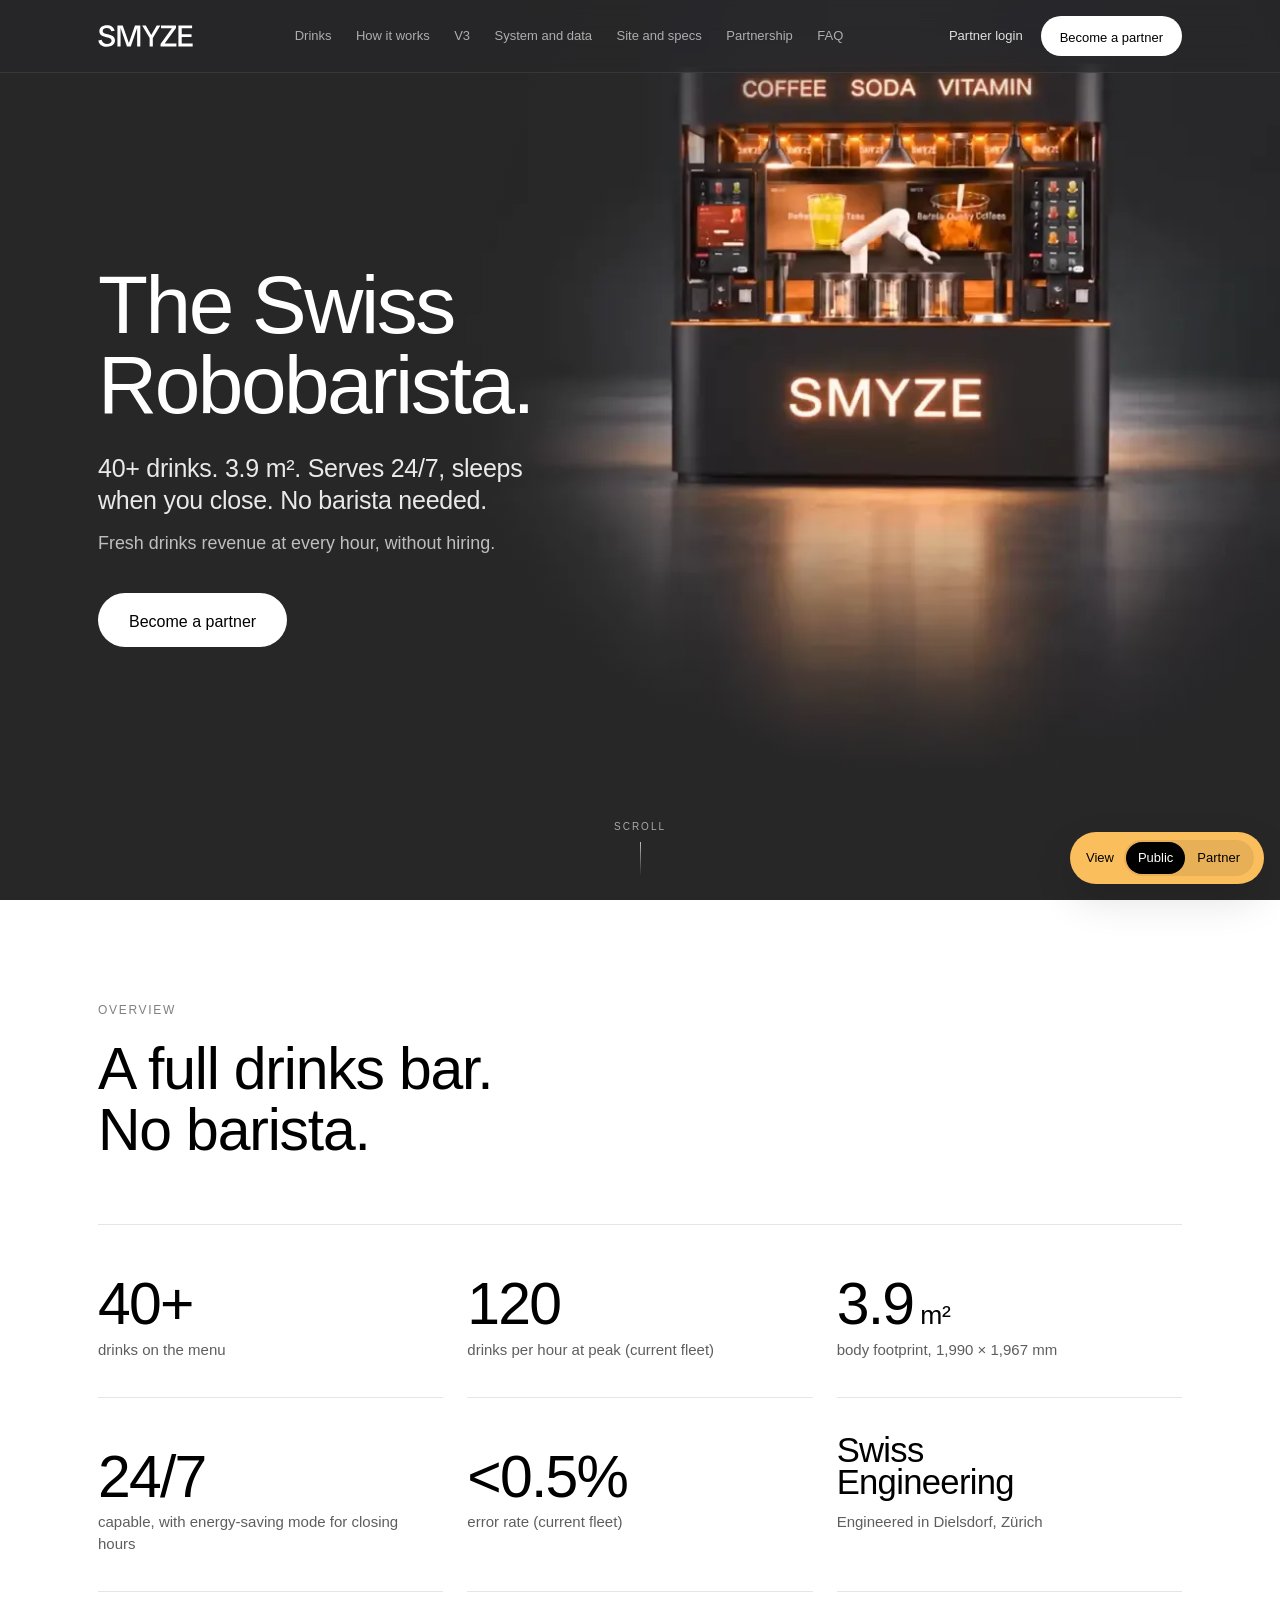
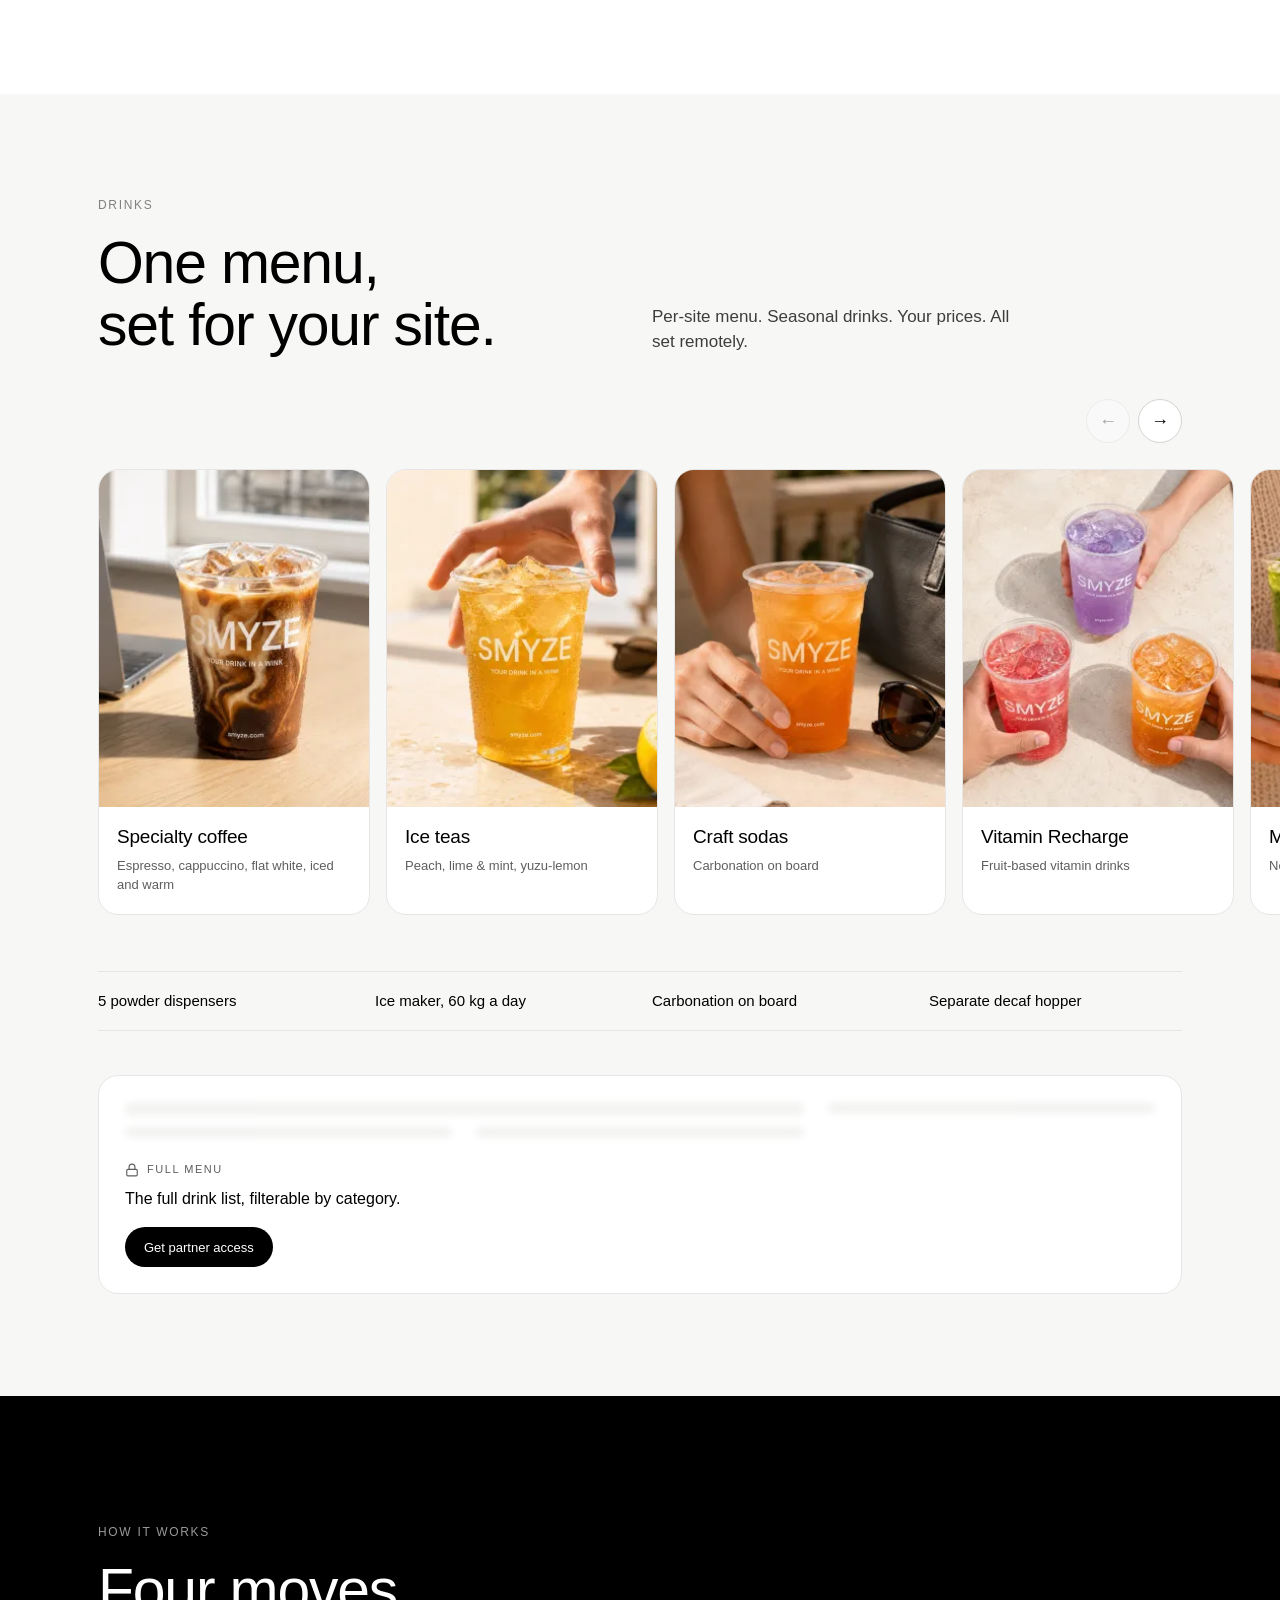
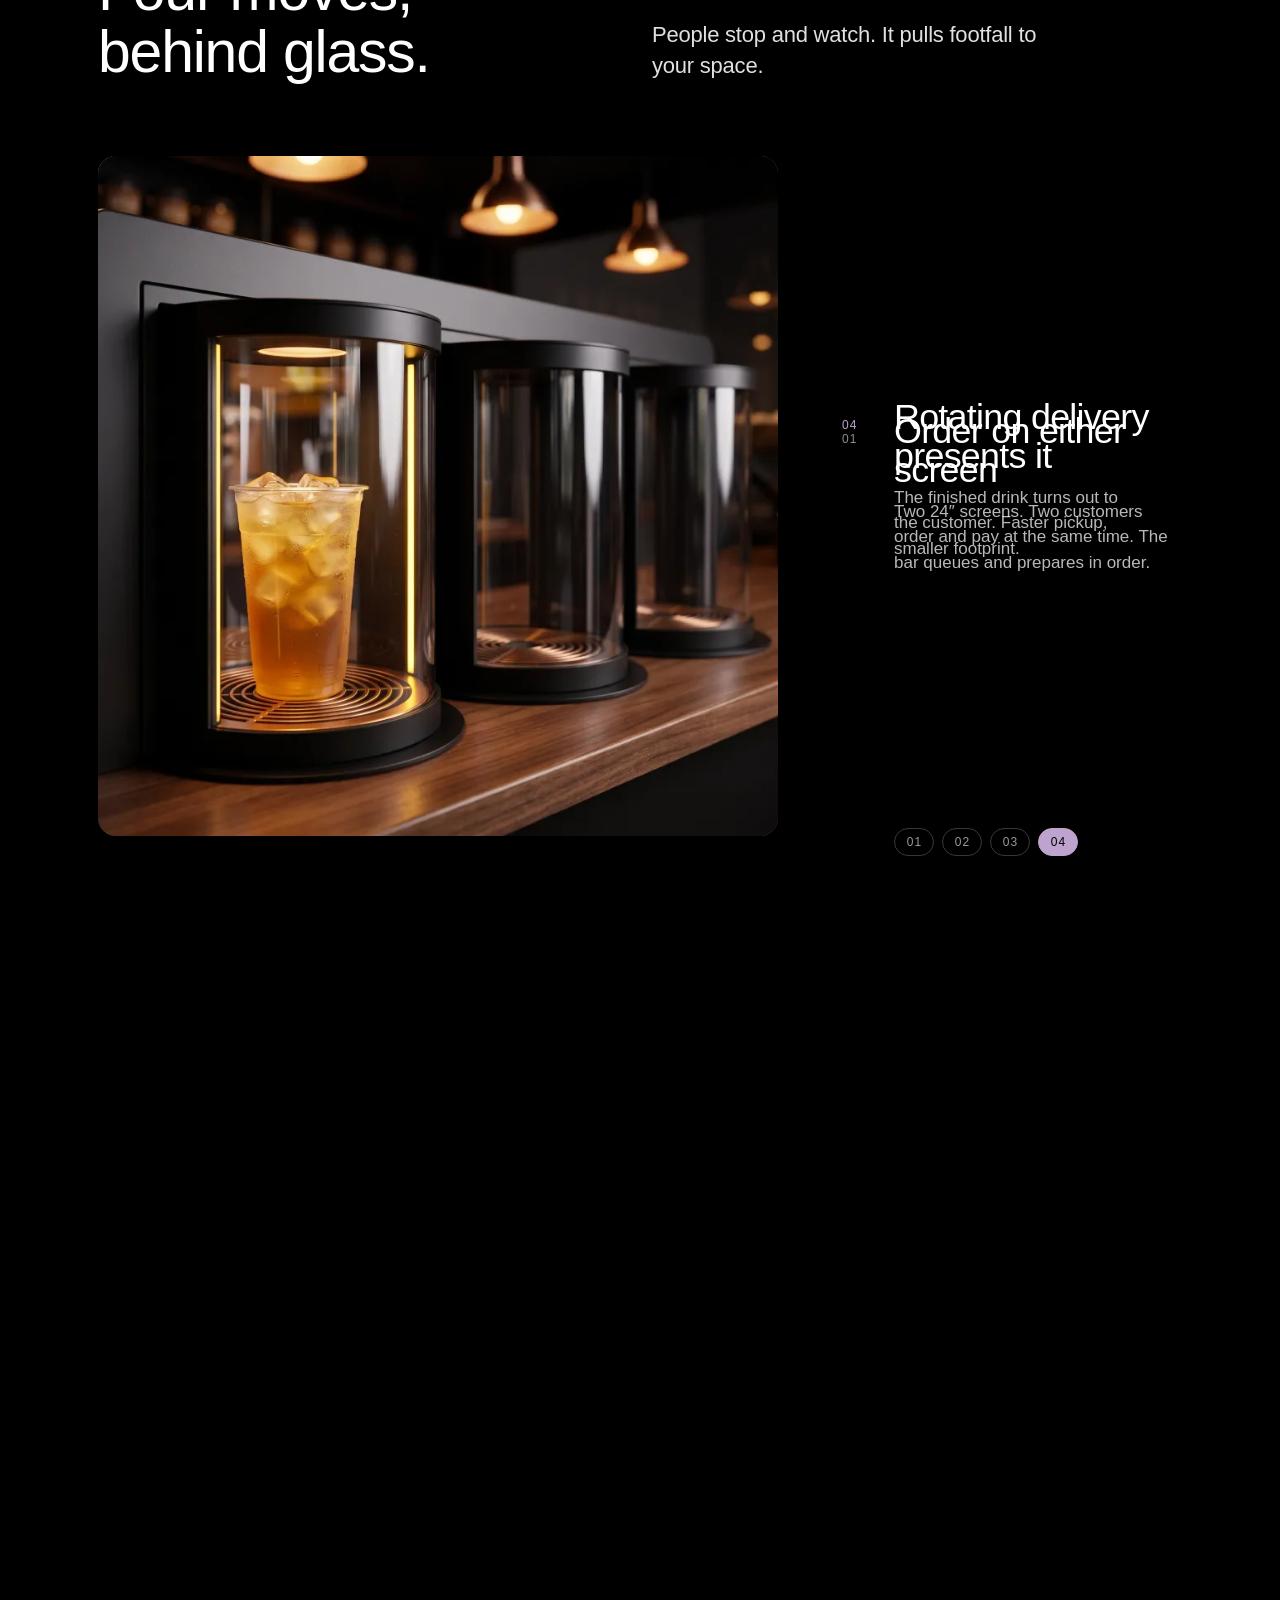
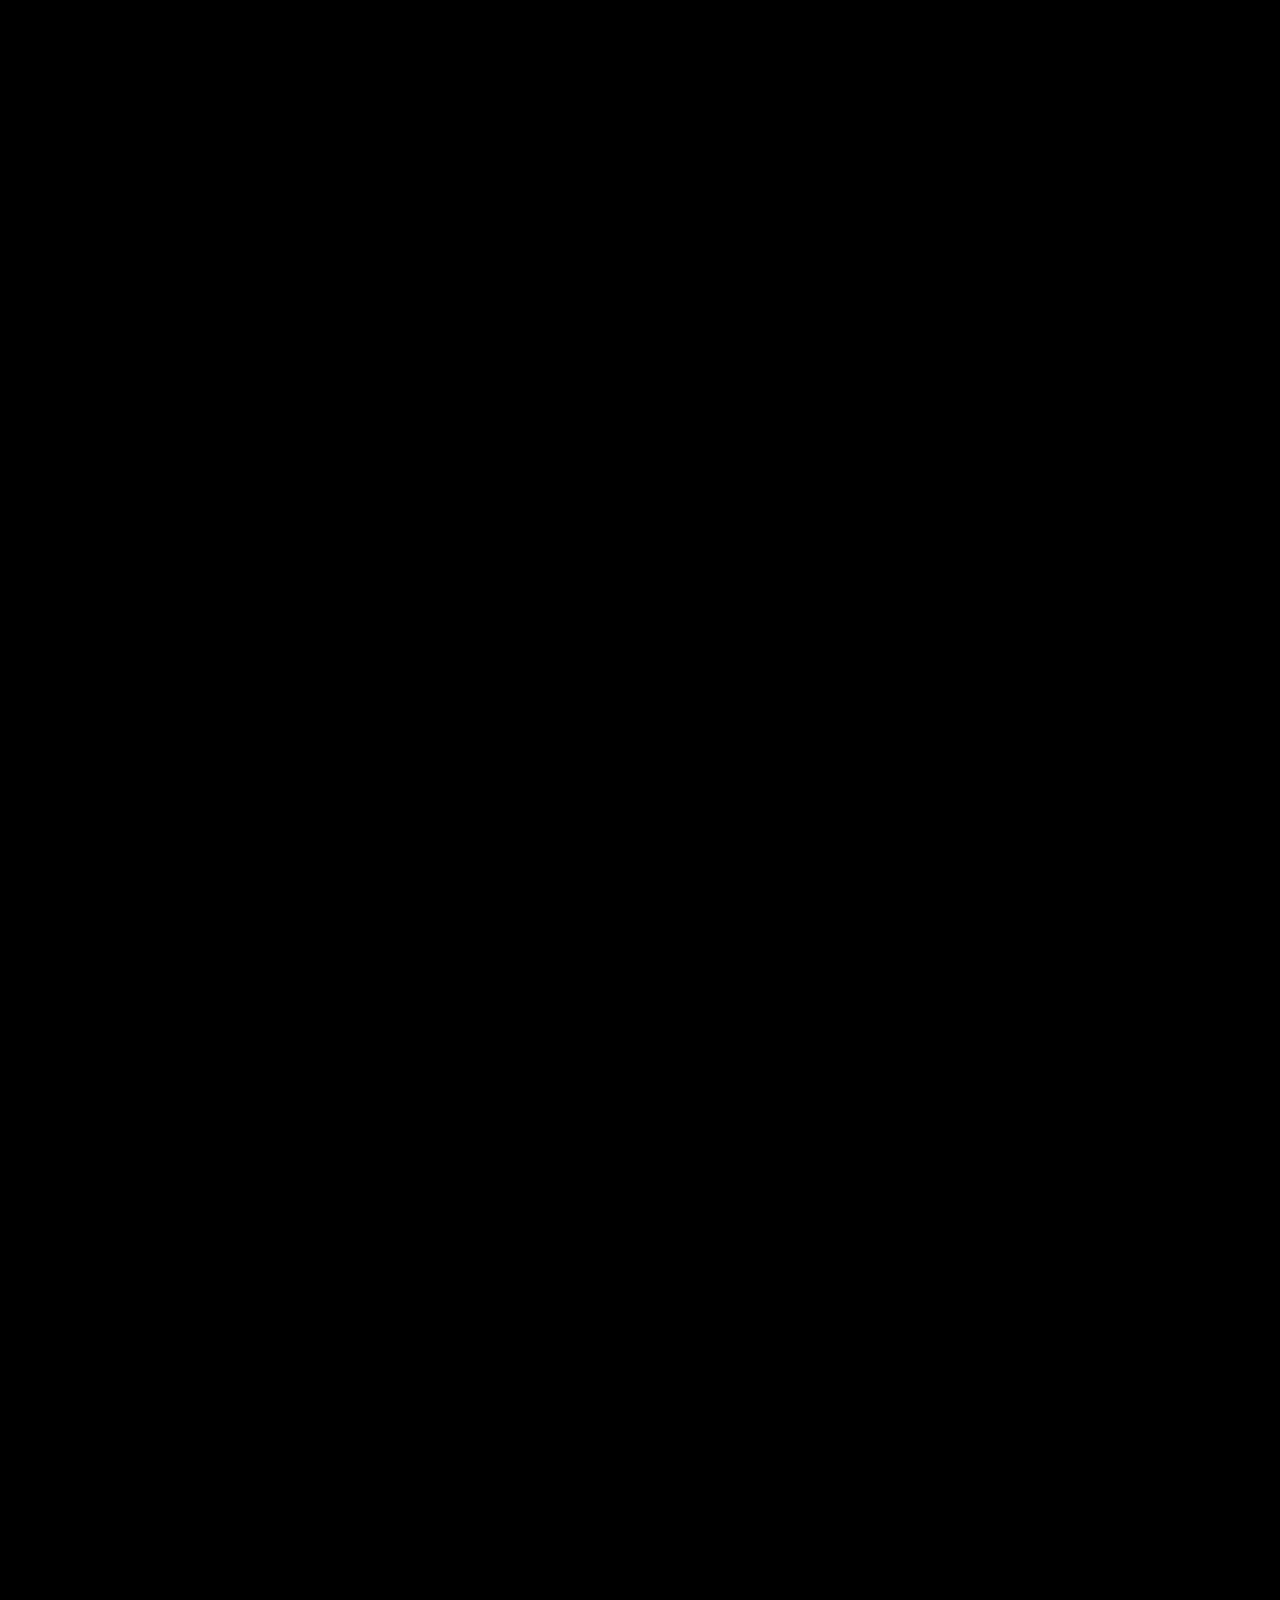
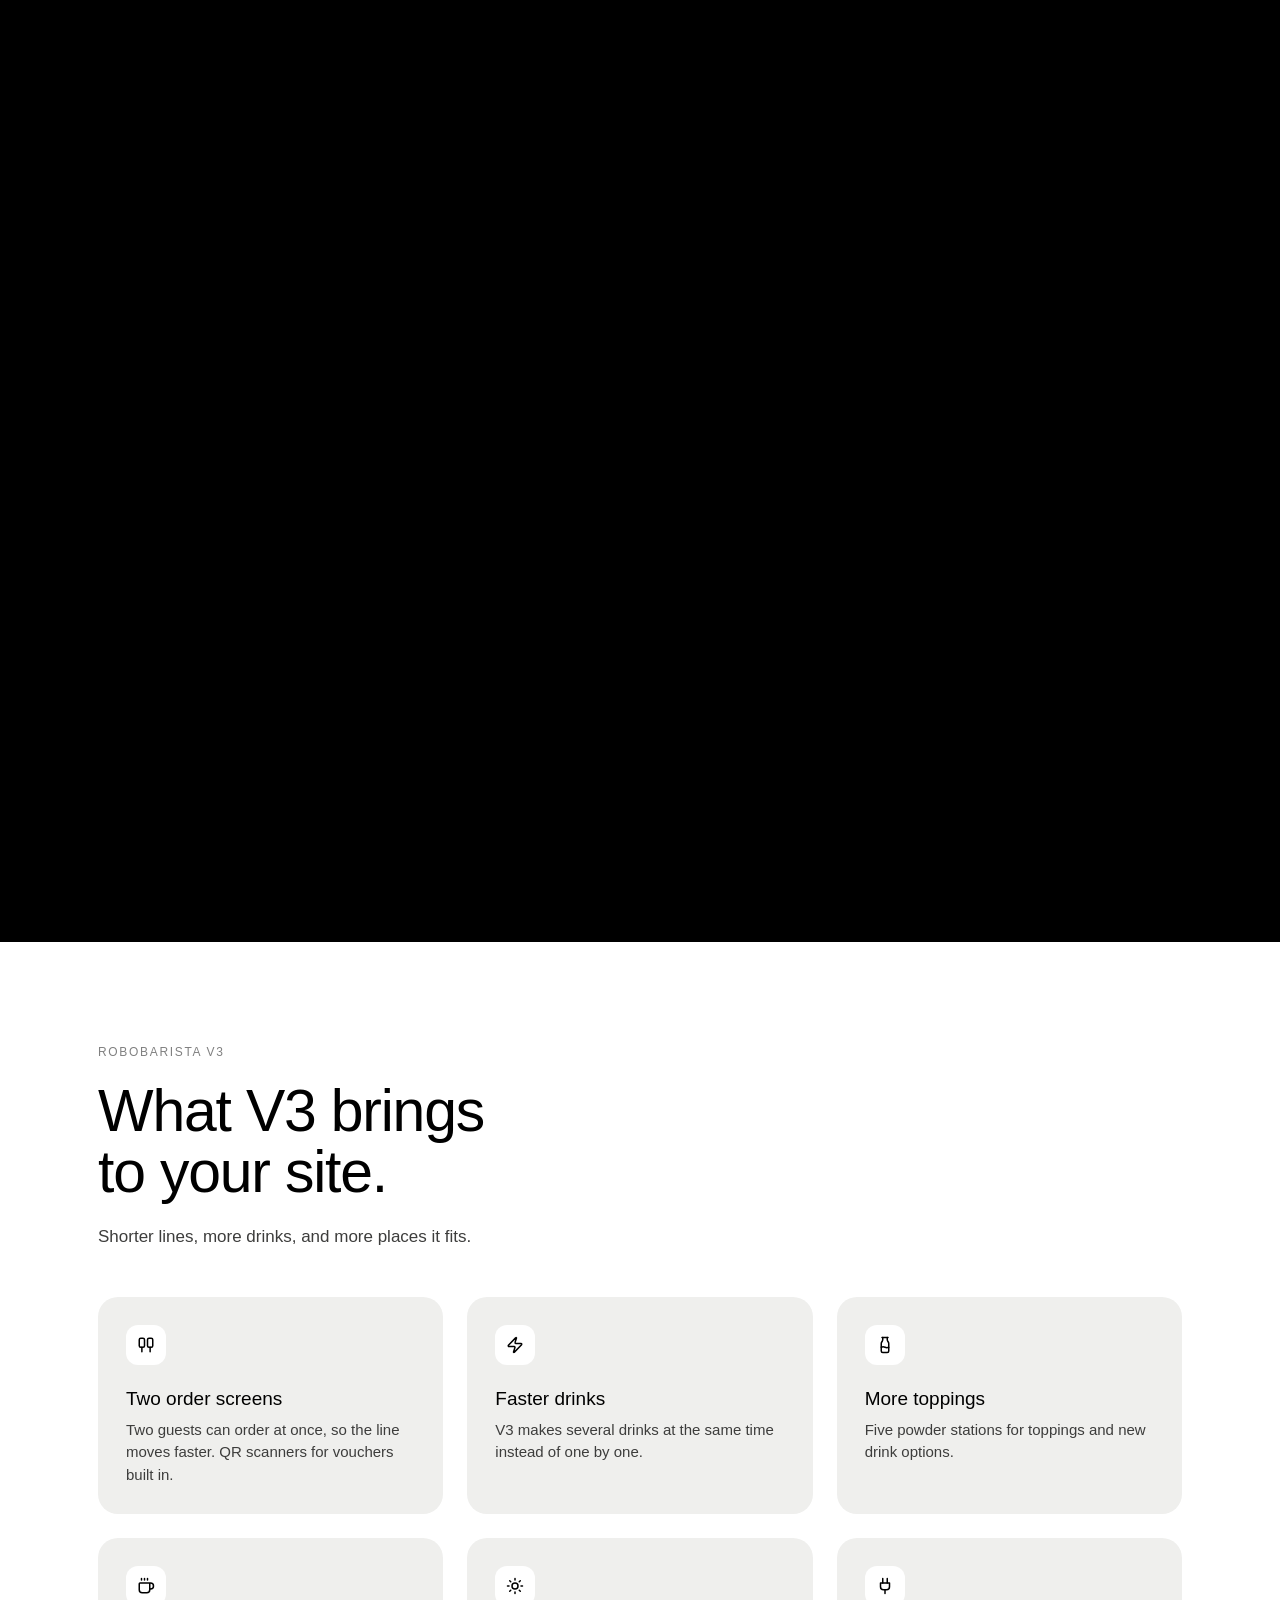
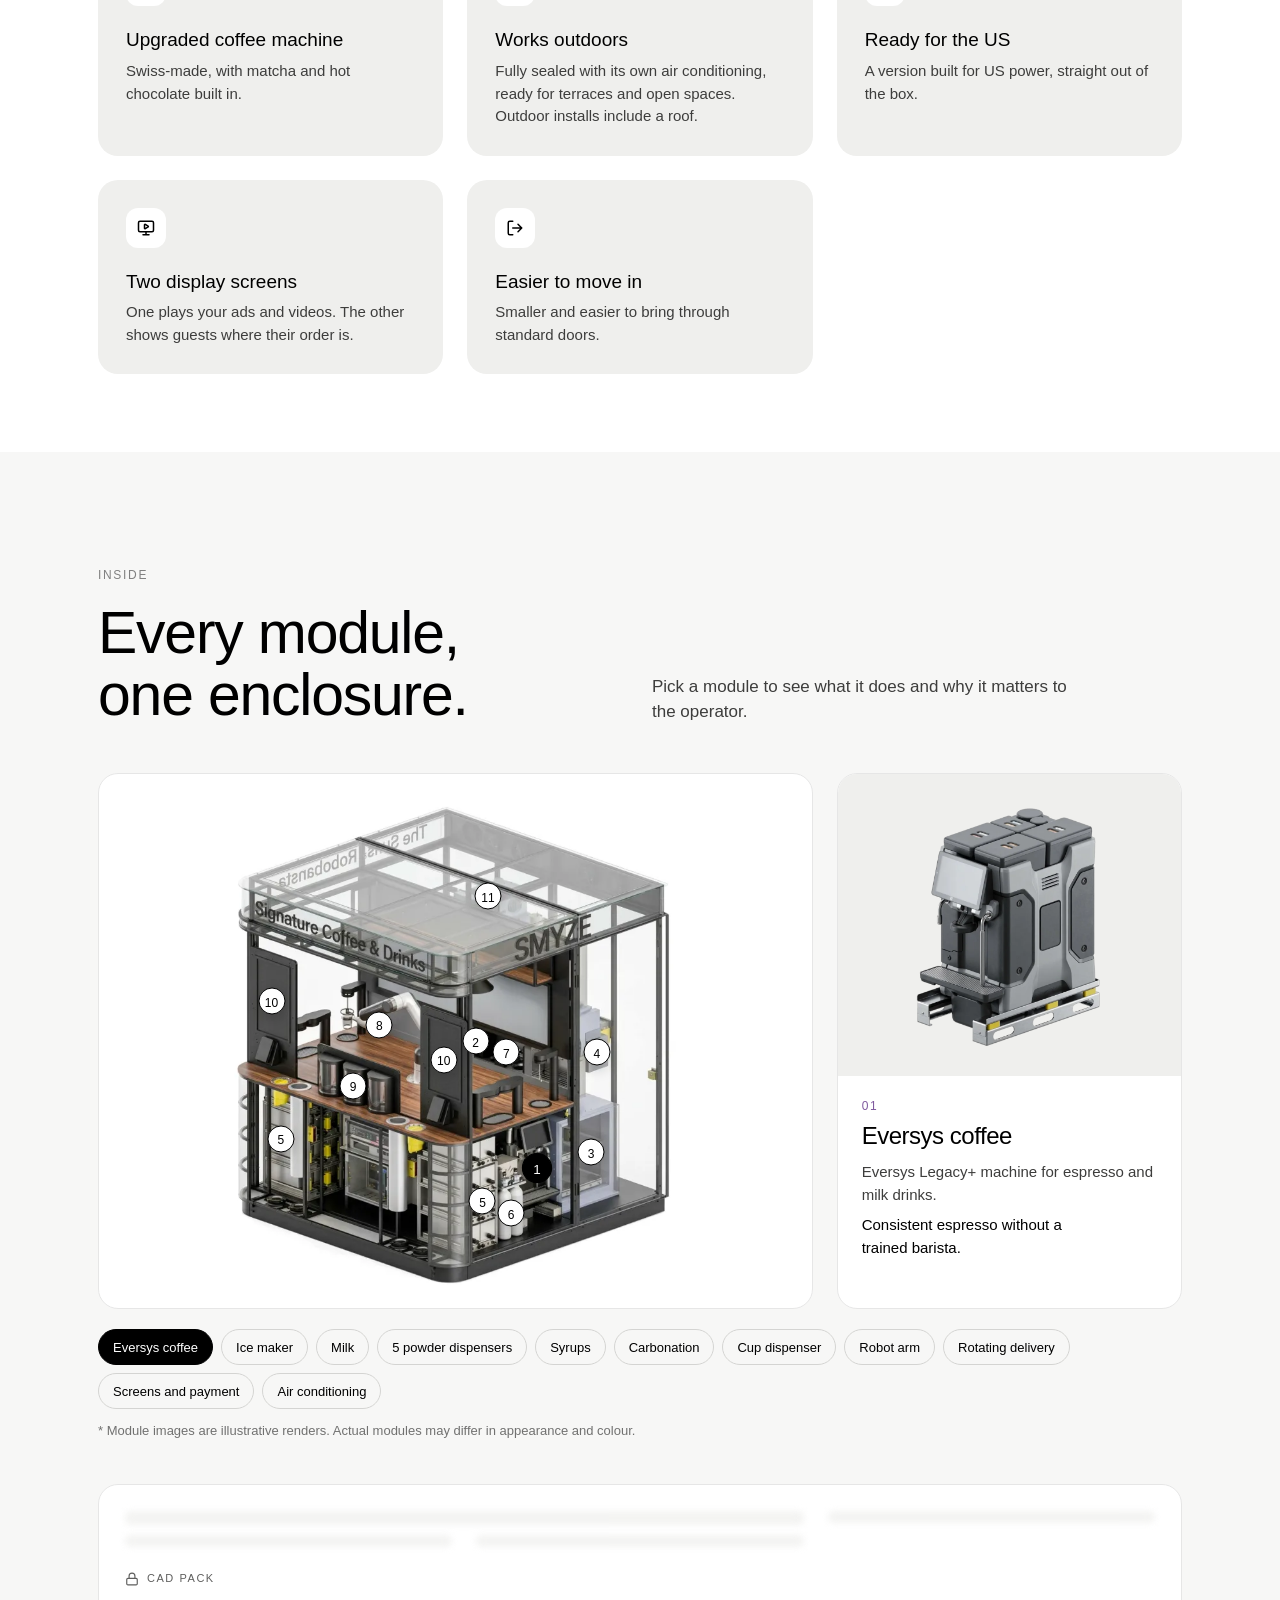
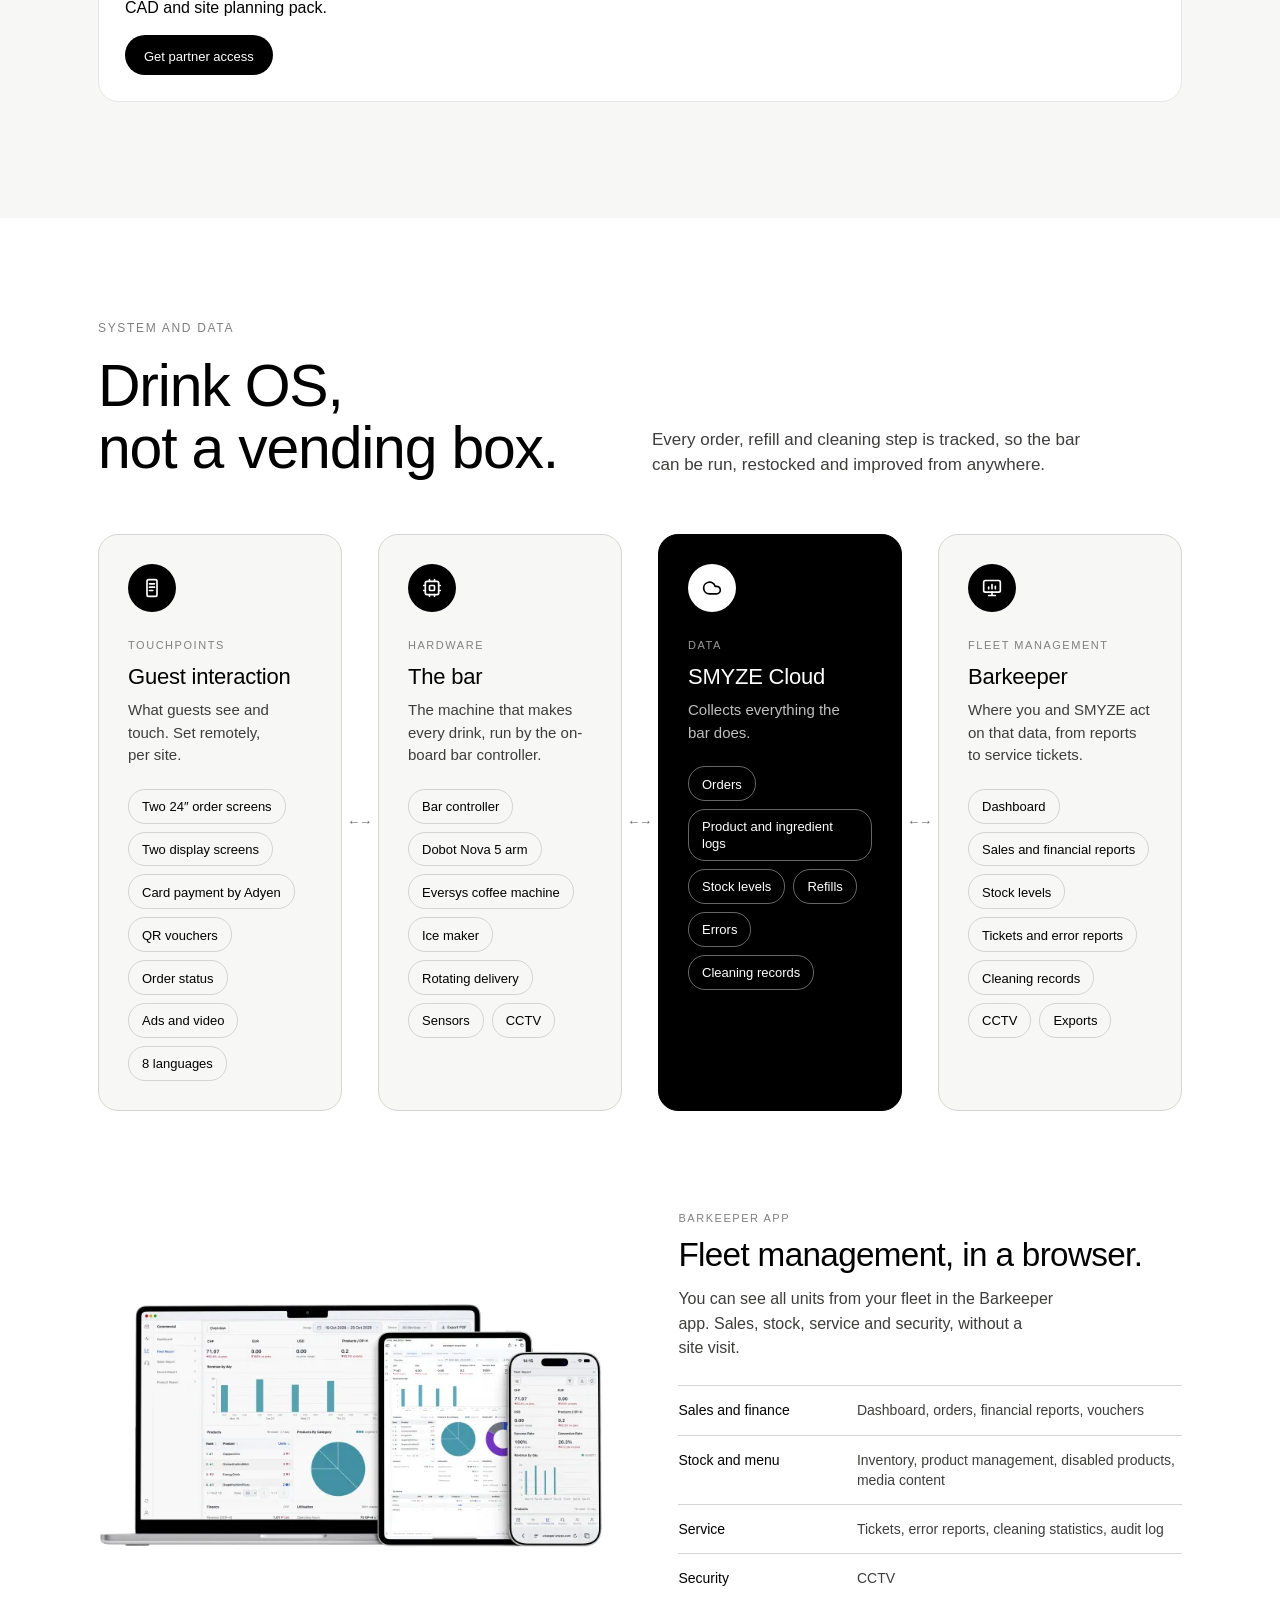
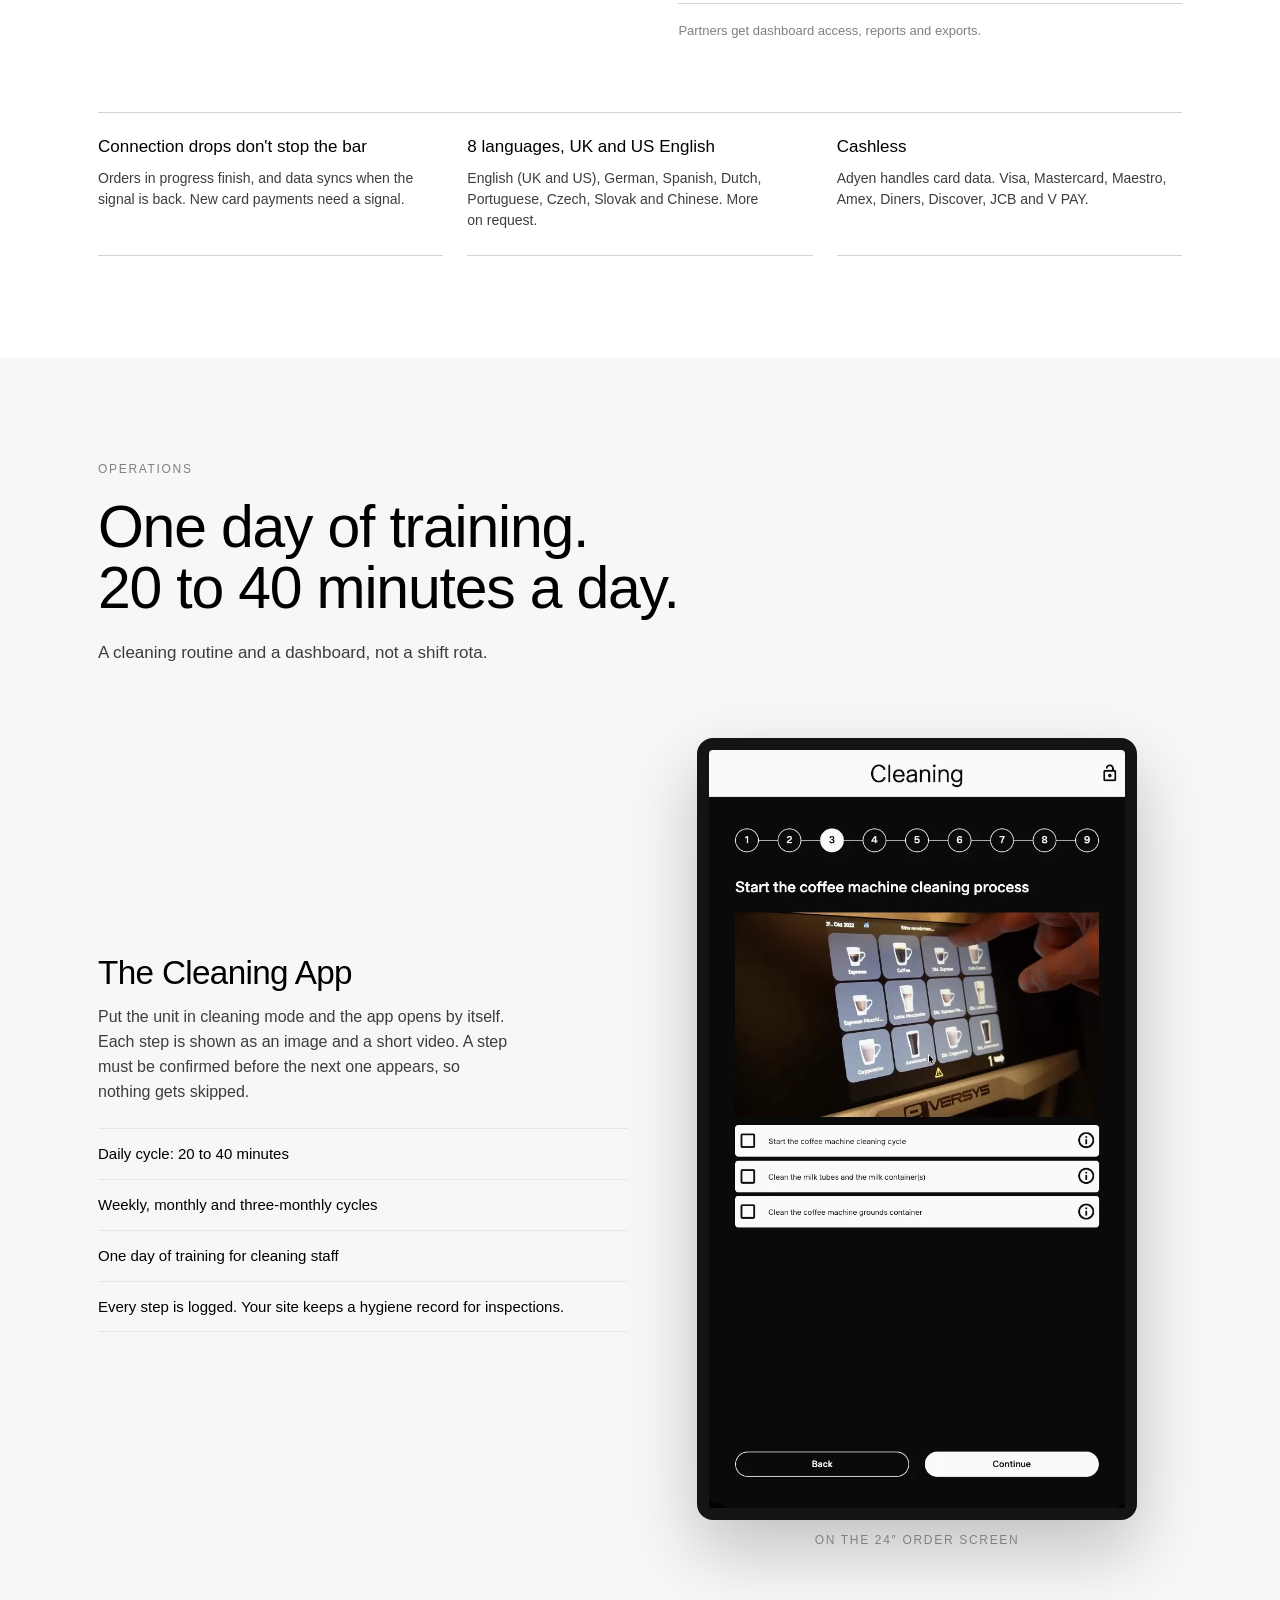
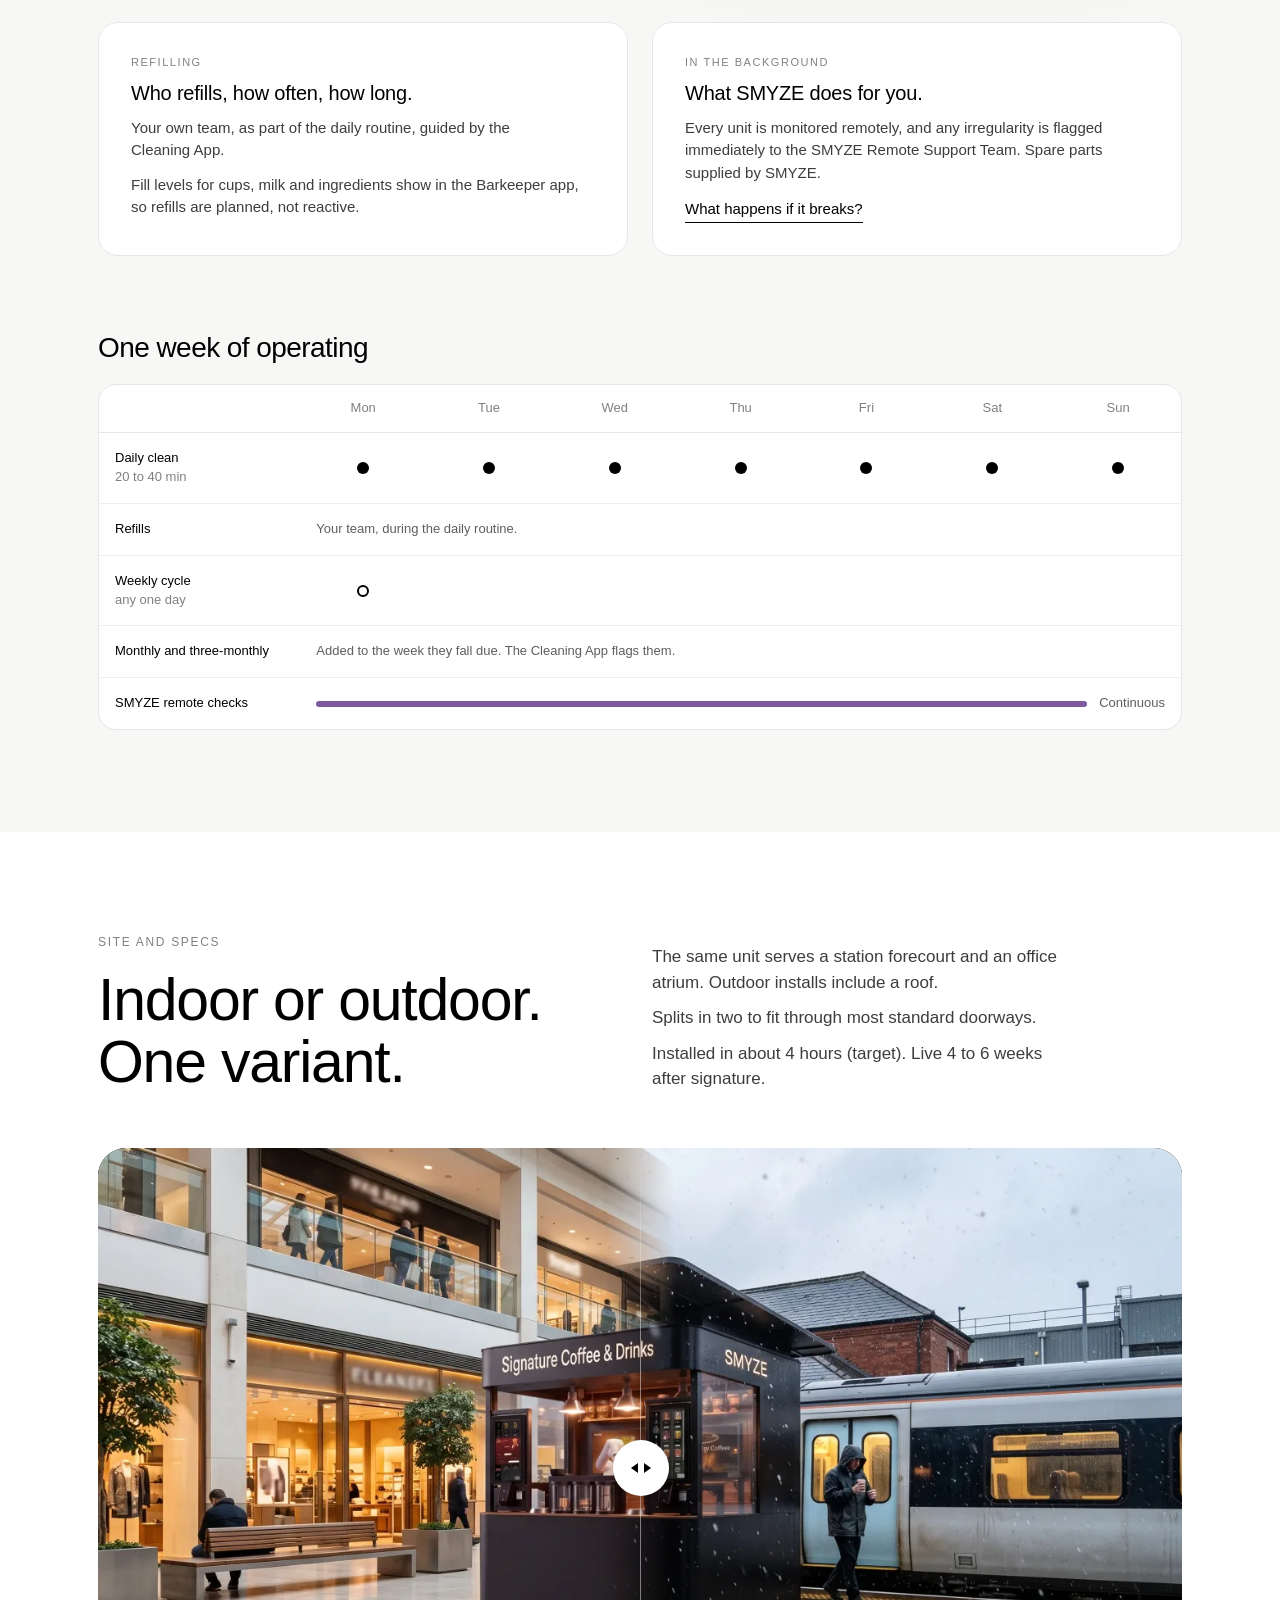
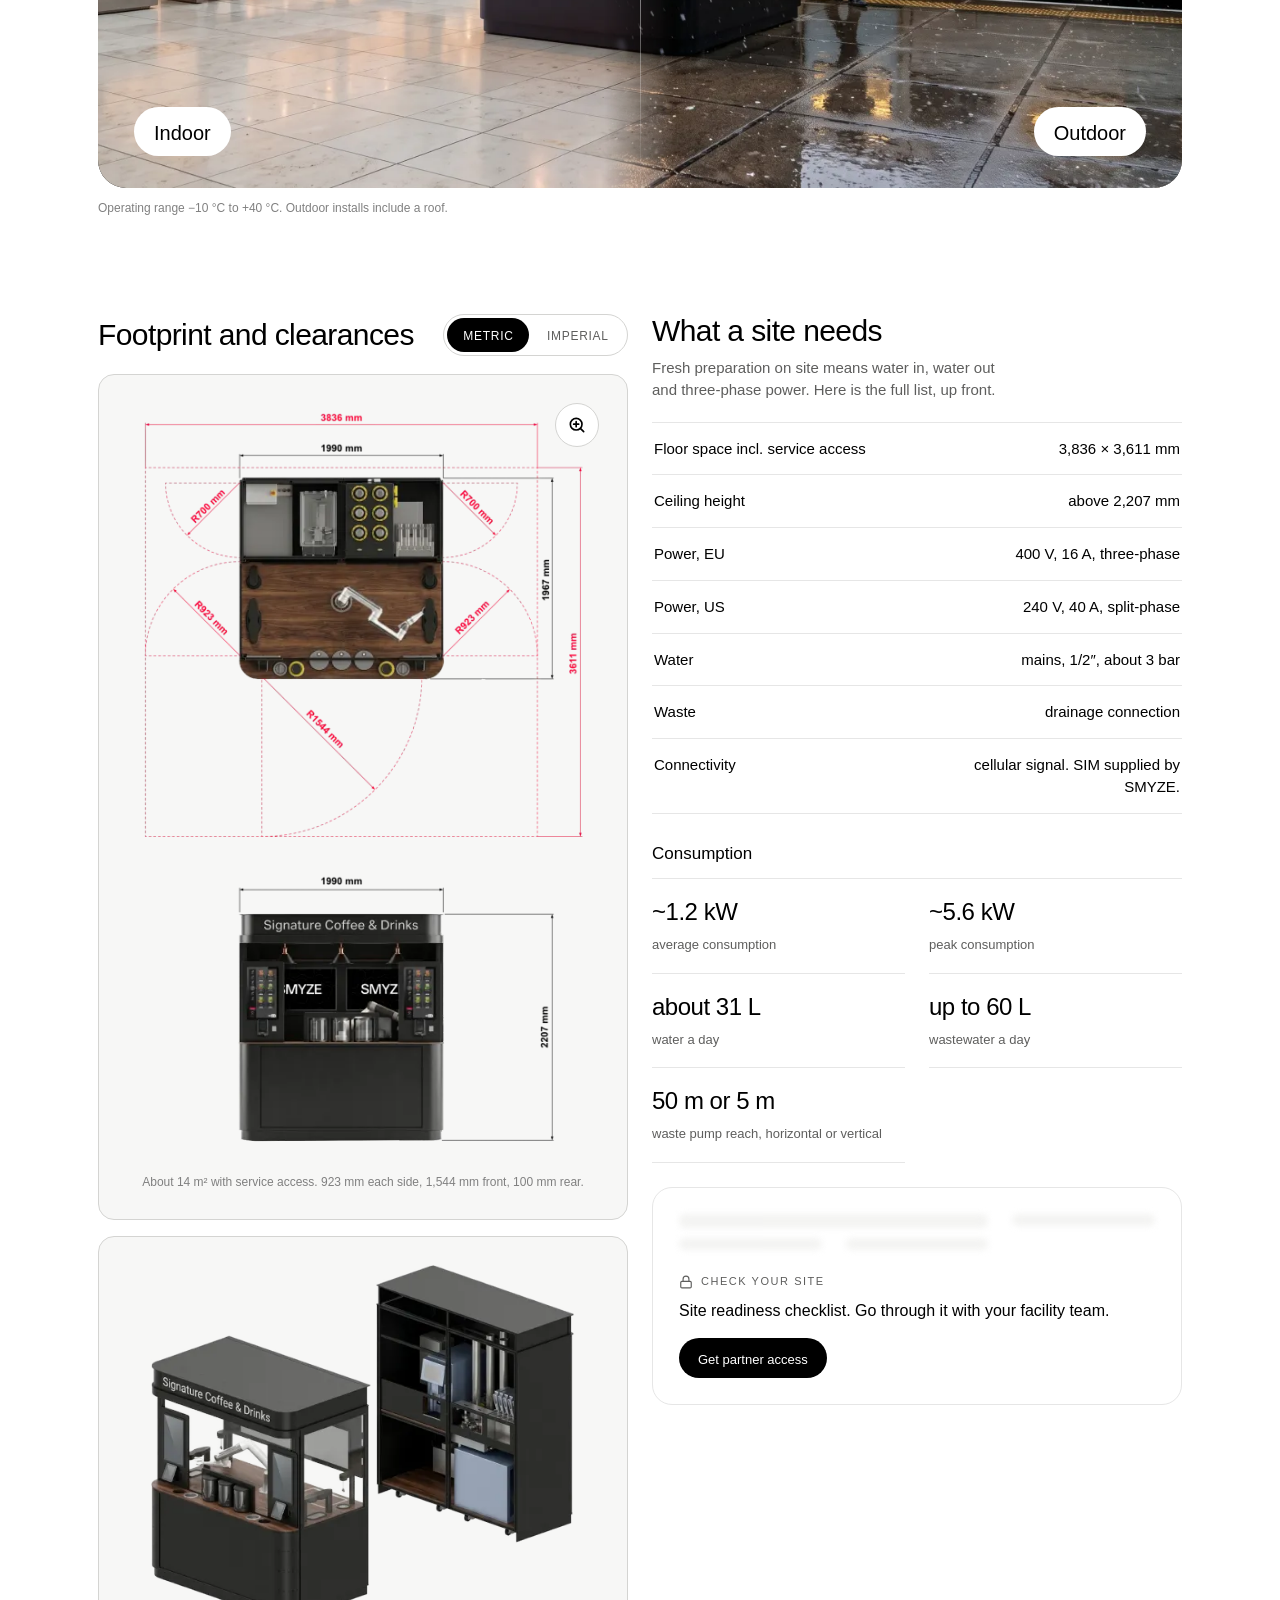
==== commit d33c97e9: "Preview (partner): Company-Product-Pages main@701288f" ====
--- a/en/index.html
+++ b/en/index.html
@@ -10,7 +10,7 @@
           var s = JSON.parse(sessionStorage.getItem('rb-preview') || '{}')
           document.documentElement.dataset.view = s.view === 'partner' ? 'partner' : 'public'
         } catch (e) {}
-      </script><link rel="preload" href="/_astro/SmyzeSansPro-Regular.C-FKNykz.woff2" as="font" type="font/woff2" crossorigin><link rel="preload" href="/_astro/SmyzeSansPro-Medium.Bd-EK3-c.woff2" as="font" type="font/woff2" crossorigin><link rel="icon" href="/favicon.ico" sizes="16x16 32x32 48x48"><link rel="icon" type="image/png" sizes="32x32" href="/favicons/favicon-32x32.png"><link rel="apple-touch-icon" sizes="180x180" href="/favicons/apple-touch-icon.png"><meta name="theme-color" content="#000000"><title>Robobarista V3: the Swiss robotic drinks bar</title><meta name="description" content="SMYZE Robobarista V3 is a Swiss-engineered robotic drinks bar. 40+ drinks on a 3.9 m² body, serves 24/7, no barista needed. Three ways to partner: revenue share, revenue share with buy-in, or leasing."><meta name="robots" content="noindex, nofollow"><link rel="alternate" hreflang="en" href="https://robobarista.smyze.com/en/"><link rel="alternate" hreflang="x-default" href="https://robobarista.smyze.com/en/"><link rel="sitemap" type="application/xml" href="/sitemap.xml"><meta property="og:site_name" content="SMYZE"><meta property="og:title" content="Robobarista V3: the Swiss robotic drinks bar"><meta property="og:description" content="SMYZE Robobarista V3 is a Swiss-engineered robotic drinks bar. 40+ drinks on a 3.9 m² body, serves 24/7, no barista needed. Three ways to partner: revenue share, revenue share with buy-in, or leasing."><meta property="og:type" content="website"><meta property="og:url" content="https://robobarista.smyze.com/en/"><meta property="og:locale" content="en"><meta property="og:image" content="https://robobarista.smyze.com/_astro/hero-still.BVeGRhOP_1r7NWV.jpg"><meta property="og:image:width" content="1080"><meta property="og:image:height" content="566"><meta property="og:image:alt" content="SMYZE Robobarista V3, front view"><meta name="twitter:card" content="summary_large_image"><script type="application/ld+json">{"@context":"https://schema.org","@graph":[{"@type":"Organization","@id":"https://robobarista.smyze.com/#organization","name":"SMYZE","legalName":"Swiss Smyze AG","url":"https://robobarista.smyze.com/","logo":{"@type":"ImageObject","url":"https://robobarista.smyze.com/smyze-logo.svg","width":1057,"height":245},"address":{"@type":"PostalAddress","addressLocality":"Dielsdorf","addressRegion":"Zürich","addressCountry":"CH"}},{"@type":"WebSite","@id":"https://robobarista.smyze.com/#website","url":"https://robobarista.smyze.com/","name":"SMYZE Robobarista V3","inLanguage":"en","publisher":{"@id":"https://robobarista.smyze.com/#organization"}},{"@type":["WebPage","FAQPage"],"@id":"https://robobarista.smyze.com/en/#webpage","url":"https://robobarista.smyze.com/en/","name":"Robobarista V3: the Swiss robotic drinks bar","description":"SMYZE Robobarista V3 is a Swiss-engineered robotic drinks bar. 40+ drinks on a 3.9 m² body, serves 24/7, no barista needed. Three ways to partner: revenue share, revenue share with buy-in, or leasing.","inLanguage":"en","isPartOf":{"@id":"https://robobarista.smyze.com/#website"},"about":{"@id":"https://robobarista.smyze.com/en/#product"},"primaryImageOfPage":{"@type":"ImageObject","url":"https://robobarista.smyze.com/_astro/hero-still.BVeGRhOP_1r7NWV.jpg","width":1080,"height":566},"mainEntity":[{"@type":"Question","name":"Which business models do you offer?","acceptedAnswer":{"@type":"Answer","text":"Three models. Revenue share, with no upfront investment. Revenue share with buy-in, for established locations that want a larger share. Leasing, a fixed monthly cost plus a small fee per drink, for sites that offer drinks free of charge. In every model SMYZE supplies the Robobarista, all ingredients, support, monitoring and maintenance. Exact terms are shared with partners."}},{"@type":"Question","name":"What daily volume does a site need?","acceptedAnswer":{"@type":"Answer","text":"About 60 to 80 drinks a day is the minimum viable volume for a Robobarista site."}},{"@type":"Question","name":"What does a site need?","acceptedAnswer":{"@type":"Answer","text":"3,836 × 3,611 mm of floor space including service access, and a ceiling above 2,207 mm. Power: 400 V three-phase at 16 A in the EU, or 240 V split-phase at 40 A in the US. A 1/2″ mains water connection at about 3 bar, a drain, and cellular signal. SMYZE supplies the SIM."}},{"@type":"Question","name":"How fast can we go live?","acceptedAnswer":{"@type":"Answer","text":"A Robobarista is live 4 to 6 weeks after signature."}},{"@type":"Question","name":"How long does installation take?","acceptedAnswer":{"@type":"Answer","text":"The unit arrives in two halves and is assembled on site. Installation takes about 4 hours on site (target). You are live 4 to 6 weeks after signature."}},{"@type":"Question","name":"Who refills and cleans it?","acceptedAnswer":{"@type":"Answer","text":"One trained person. The daily clean and refilling takes 20 to 40 minutes, guided step by step by the Cleaning App. Weekly, monthly and three-monthly cycles come on top. Training takes one day."}},{"@type":"Question","name":"What happens if it breaks?","acceptedAnswer":{"@type":"Answer","text":"Every unit is monitored remotely by the SMYZE team, and any irregularity is flagged immediately to the SMYZE Remote Support Team. Errors also show up in the Barkeeper app as tickets, and SMYZE supplies the spare parts."}},{"@type":"Question","name":"Can it go outdoors?","acceptedAnswer":{"@type":"Answer","text":"Yes. One variant covers indoor and outdoor sites. Operating range: −10 °C to +40 °C. Outdoor installs include a roof."}},{"@type":"Question","name":"Can we put our own coffee in it?","acceptedAnswer":{"@type":"Answer","text":"Yes. We are flexible on the choice of coffee beans, in line with our quality standards."}},{"@type":"Question","name":"Can we set our own prices?","acceptedAnswer":{"@type":"Answer","text":"Prices are agreed together and set according to market pricing, local competition and other factors that affect sales. SMYZE controls the entire software, so prices can be adjusted easily at any point."}},{"@type":"Question","name":"Can we co-brand it?","acceptedAnswer":{"@type":"Answer","text":"Yes. Co-branding is possible, in line with our templates and standards."}},{"@type":"Question","name":"Who owns the sales data, and can we access it?","acceptedAnswer":{"@type":"Answer","text":"Partners get dashboard access, reports and exports."}},{"@type":"Question","name":"Is it available in the US?","acceptedAnswer":{"@type":"Answer","text":"Yes. V3 comes in EU and US versions on one platform, with native power for each market and no converters. Robobaristas are already live in Europe and the US."}},{"@type":"Question","name":"Does it take cash?","acceptedAnswer":{"@type":"Answer","text":"No. The Robobarista is cashless. An Adyen terminal takes Visa, Mastercard, Maestro, Amex, Diners, Discover, JCB and V PAY."}},{"@type":"Question","name":"What happens if it loses connection?","acceptedAnswer":{"@type":"Answer","text":"Connection drops don't stop the bar. Orders in progress finish, and data syncs when the signal is back. New card payments need a signal."}}]},{"@type":"Product","@id":"https://robobarista.smyze.com/en/#product","name":"SMYZE Robobarista V3","description":"40+ drinks. 3.9 m². Serves 24/7, sleeps when you close. No barista needed.","image":"https://robobarista.smyze.com/_astro/hero-still.BVeGRhOP_1r7NWV.jpg","brand":{"@type":"Brand","name":"SMYZE"},"manufacturer":{"@id":"https://robobarista.smyze.com/#organization"},"category":"Robotic drinks bar"}]}</script><link rel="stylesheet" href="/_astro/SmyzeSansPro-Medium.H_256MeA.css"><link rel="stylesheet" href="/_astro/index.D9Ut6Pbm.css"></head><body data-astro-cid-z4jru4n3><a class="skip-link" href="#main" data-astro-cid-z4jru4n3>Skip to content</a><header class="hdr" data-header data-astro-cid-fzpbxy5g><div class="container hdr__bar" data-astro-cid-fzpbxy5g><a class="hdr__logo" href="#top" aria-label="SMYZE home" data-astro-cid-fzpbxy5g><svg xmlns="http://www.w3.org/2000/svg" viewBox="70 68 1057 245" width="95" height="22" fill="currentColor" aria-hidden="true" focusable="false"><path d="M73.4,239.3l35.6-7.9c6.9,29.8,28.4,46.9,61.7,46.9c29.8,0,50-13.4,50-35.3c0-56.5-136-21.6-136-105.5c0-43.2,35.6-67.5,84-67.5c46.6,0,78.1,22.3,86,61.3l-36,7.5c-7.2-24.3-25-37.4-52.1-37.4c-26.7,0-44.5,12.3-44.5,32.2c0,54.1,136.4,17.8,136.4,104.2c0,44.5-36.3,72-90.1,72C115.6,309.9,80.6,282.8,73.4,239.3z"></path><path d="M540.8,73.4v233h-35.3V102.5l-71.3,203.9h-42.1l-71.3-204.9v204.9h-35v-233h58.9l68.5,194l68.2-194H540.8z"></path><path d="M763.9,73.4l-84,138.4v94.6h-35.3v-94.6L561.4,73.4h40.1l61,105.2l61.3-105.2H763.9z"></path><path d="M942.8,274.9v31.5H766v-28.1l126.4-173.4h-121V73.4H938v28.1L812.2,274.9H942.8z"></path><path d="M1123.7,274.9v31.5H965v-233h152.5v31.5h-115.5v65.5h109v31.2h-109v73.3H1123.7z"></path></svg></a><nav class="hdr__nav" aria-label="Sections" data-nav-links data-astro-cid-fzpbxy5g><a href="#drinks" data-spy="drinks" data-astro-cid-fzpbxy5g>Drinks</a><a href="#how" data-spy="how" data-astro-cid-fzpbxy5g>How it works</a><a href="#v3" data-spy="v3" data-astro-cid-fzpbxy5g>V3</a><a href="#system" data-spy="system" data-astro-cid-fzpbxy5g>System and data</a><a href="#site" data-spy="site" data-astro-cid-fzpbxy5g>Site and specs</a><a href="#models" data-spy="models" data-astro-cid-fzpbxy5g>Partnership</a><a href="#faq" data-spy="faq" data-astro-cid-fzpbxy5g>FAQ</a><span class="hdr__underline" aria-hidden="true" data-underline data-astro-cid-fzpbxy5g></span></nav><div class="hdr__actions" data-astro-cid-fzpbxy5g><div class="tier" data-tier="public"><button class="hdr__account" type="button" data-login-open data-astro-cid-fzpbxy5g>Partner login</button><a class="btn btn--sm hdr__cta" href="#contact" data-cta="header" data-astro-cid-fzpbxy5g>Become a partner</a></div><div class="tier" data-tier="partner"><button class="hdr__account" type="button" data-logout data-astro-cid-fzpbxy5g>Log out</button></div><button class="hdr__burger" type="button" aria-label="Open menu" aria-haspopup="dialog" data-menu-open data-astro-cid-fzpbxy5g><span data-astro-cid-fzpbxy5g></span><span data-astro-cid-fzpbxy5g></span></button></div></div></header><dialog class="menu" aria-label="Menu" data-menu data-astro-cid-fzpbxy5g><div class="container menu__bar" data-astro-cid-fzpbxy5g><a class="menu__logo" href="#top" aria-label="SMYZE home" data-menu-link data-astro-cid-fzpbxy5g><svg xmlns="http://www.w3.org/2000/svg" viewBox="70 68 1057 245" width="95" height="22" fill="currentColor" aria-hidden="true" focusable="false"><path d="M73.4,239.3l35.6-7.9c6.9,29.8,28.4,46.9,61.7,46.9c29.8,0,50-13.4,50-35.3c0-56.5-136-21.6-136-105.5c0-43.2,35.6-67.5,84-67.5c46.6,0,78.1,22.3,86,61.3l-36,7.5c-7.2-24.3-25-37.4-52.1-37.4c-26.7,0-44.5,12.3-44.5,32.2c0,54.1,136.4,17.8,136.4,104.2c0,44.5-36.3,72-90.1,72C115.6,309.9,80.6,282.8,73.4,239.3z"></path><path d="M540.8,73.4v233h-35.3V102.5l-71.3,203.9h-42.1l-71.3-204.9v204.9h-35v-233h58.9l68.5,194l68.2-194H540.8z"></path><path d="M763.9,73.4l-84,138.4v94.6h-35.3v-94.6L561.4,73.4h40.1l61,105.2l61.3-105.2H763.9z"></path><path d="M942.8,274.9v31.5H766v-28.1l126.4-173.4h-121V73.4H938v28.1L812.2,274.9H942.8z"></path><path d="M1123.7,274.9v31.5H965v-233h152.5v31.5h-115.5v65.5h109v31.2h-109v73.3H1123.7z"></path></svg></a><button class="menu__close" type="button" aria-label="Close menu" data-menu-close data-astro-cid-fzpbxy5g><span data-astro-cid-fzpbxy5g></span><span data-astro-cid-fzpbxy5g></span></button></div><nav class="container menu__links" aria-label="Sections" data-astro-cid-fzpbxy5g><a href="#drinks" data-menu-link data-astro-cid-fzpbxy5g>Drinks</a><a href="#how" data-menu-link data-astro-cid-fzpbxy5g>How it works</a><a href="#v3" data-menu-link data-astro-cid-fzpbxy5g>V3</a><a href="#system" data-menu-link data-astro-cid-fzpbxy5g>System and data</a><a href="#site" data-menu-link data-astro-cid-fzpbxy5g>Site and specs</a><a href="#models" data-menu-link data-astro-cid-fzpbxy5g>Partnership</a><a href="#faq" data-menu-link data-astro-cid-fzpbxy5g>FAQ</a><div class="tier" data-tier="public"><a class="btn btn--white menu__cta" href="#contact" data-menu-link data-cta="menu" data-astro-cid-fzpbxy5g>Become a partner</a><button class="menu__account" type="button" data-login-open data-astro-cid-fzpbxy5g>Partner login</button></div><div class="tier" data-tier="partner"><button class="menu__account" type="button" data-logout data-astro-cid-fzpbxy5g>Log out</button></div></nav></dialog><dialog class="login" aria-labelledby="login-title" data-login data-astro-cid-rprpjcmy><button class="login__close" type="button" aria-label="Close" data-login-close data-astro-cid-rprpjcmy><span data-astro-cid-rprpjcmy></span><span data-astro-cid-rprpjcmy></span></button><h2 class="login__title" id="login-title" data-astro-cid-rprpjcmy>Partner login</h2><p class="login__line" data-astro-cid-rprpjcmy>Sign in to see partner terms, costs and downloads.</p><form class="login__form" id="partner-login" novalidate data-login-form data-messages="{&quot;required&quot;:&quot;Please fill in this field.&quot;,&quot;email&quot;:&quot;Please enter a valid email.&quot;,&quot;error&quot;:&quot;Sign-in failed. Please try again.&quot;,&quot;sending&quot;:&quot;Logging in…&quot;,&quot;submit&quot;:&quot;Log in&quot;}" data-astro-cid-rprpjcmy><label class="field" data-astro-cid-rprpjcmy><span data-astro-cid-rprpjcmy>Email</span><input type="email" name="email" autocomplete="username" required data-astro-cid-rprpjcmy></label><label class="field" data-astro-cid-rprpjcmy><span data-astro-cid-rprpjcmy>Password</span><input type="password" name="password" autocomplete="current-password" required data-astro-cid-rprpjcmy></label><button type="submit" class="btn btn--black login__submit" data-astro-cid-rprpjcmy>Log in</button><p class="login__status" role="status" aria-live="polite" data-login-status data-astro-cid-rprpjcmy></p></form><p class="login__foot" data-astro-cid-rprpjcmy>Not a partner yet? <a href="#contact" data-cta="login" data-login-close data-astro-cid-rprpjcmy>Become a partner</a></p></dialog><script type="module" src="/_astro/PartnerLogin.astro_astro_type_script_index_0_lang.Bw627Pdc.js"></script><script type="module">var e=document.querySelector(`[data-header]`),t=document.querySelector(`[data-nav-links]`),n=document.querySelector(`[data-underline]`),r=document.getElementById(`top`);function i(){if(!e)return;let t=(r?.offsetHeight??window.innerHeight)-80;e.classList.toggle(`is-solid`,window.scrollY>=t)}var a=!1;window.addEventListener(`scroll`,()=>{a||(a=!0,requestAnimationFrame(()=>{a=!1,i()}))},{passive:!0}),window.addEventListener(`resize`,i),i();var o=t?Array.from(t.querySelectorAll(`a[data-spy]`)):[],s=``;function c(){if(!n)return;let e=o.find(e=>e.dataset.spy===s);e?(n.style.opacity=`1`,n.style.transform=`translateX(${e.offsetLeft}px) scaleX(${e.offsetWidth})`):n.style.opacity=`0`}function l(e){e!==s&&(s=e,o.forEach(t=>{t.dataset.spy===e?t.setAttribute(`aria-current`,`true`):t.removeAttribute(`aria-current`)}),c())}var u=new IntersectionObserver(e=>{e.forEach(e=>{e.isIntersecting&&l(e.target.dataset.nav??``)})},{rootMargin:`-45% 0px -50% 0px`});document.querySelectorAll(`main [data-nav]`).forEach(e=>u.observe(e)),window.addEventListener(`resize`,c),document.fonts?.ready.then(c);var d=document.querySelector(`[data-menu]`),f=document.querySelector(`[data-menu-open]`),p=window.matchMedia(`(min-width: 1160px)`);function m(){d?.open&&d.close()}f?.addEventListener(`click`,()=>{d&&(d.showModal(),document.documentElement.style.overflow=`hidden`)}),d?.addEventListener(`close`,()=>{document.documentElement.style.overflow=``}),d?.querySelector(`[data-menu-close]`)?.addEventListener(`click`,m),d?.querySelectorAll(`[data-menu-link]`).forEach(e=>e.addEventListener(`click`,m)),p.addEventListener(`change`,()=>{p.matches&&m(),c()});</script><main id="main" tabindex="-1" data-astro-cid-z4jru4n3><section id="top" class="hero section--dark" data-nav="" aria-labelledby="hero-title" data-astro-cid-yodha2z4><video class="hero__intro" data-hero-intro data-src="/_astro/hero-intro.DfkDIlkV.webm" muted playsinline preload="auto" disablepictureinpicture aria-hidden="true" data-astro-cid-yodha2z4></video><script>
+      </script><link rel="preload" href="/_astro/SmyzeSansPro-Regular.C-FKNykz.woff2" as="font" type="font/woff2" crossorigin><link rel="preload" href="/_astro/SmyzeSansPro-Medium.Bd-EK3-c.woff2" as="font" type="font/woff2" crossorigin><link rel="icon" href="/favicon.ico" sizes="16x16 32x32 48x48"><link rel="icon" type="image/png" sizes="32x32" href="/favicons/favicon-32x32.png"><link rel="apple-touch-icon" sizes="180x180" href="/favicons/apple-touch-icon.png"><meta name="theme-color" content="#000000"><title>Robobarista V3: the Swiss robotic drinks bar</title><meta name="description" content="SMYZE Robobarista V3 is a Swiss-engineered robotic drinks bar. 40+ drinks on a 3.9 m² body, serves 24/7, no barista needed. Three ways to partner: revenue share, revenue share with buy-in, or leasing."><meta name="robots" content="noindex, nofollow"><link rel="alternate" hreflang="en" href="https://robobarista.smyze.com/en/"><link rel="alternate" hreflang="x-default" href="https://robobarista.smyze.com/en/"><link rel="sitemap" type="application/xml" href="/sitemap.xml"><meta property="og:site_name" content="SMYZE"><meta property="og:title" content="Robobarista V3: the Swiss robotic drinks bar"><meta property="og:description" content="SMYZE Robobarista V3 is a Swiss-engineered robotic drinks bar. 40+ drinks on a 3.9 m² body, serves 24/7, no barista needed. Three ways to partner: revenue share, revenue share with buy-in, or leasing."><meta property="og:type" content="website"><meta property="og:url" content="https://robobarista.smyze.com/en/"><meta property="og:locale" content="en"><meta property="og:image" content="https://robobarista.smyze.com/_astro/hero-still.BVeGRhOP_1r7NWV.jpg"><meta property="og:image:width" content="1080"><meta property="og:image:height" content="566"><meta property="og:image:alt" content="SMYZE Robobarista V3, front view"><meta name="twitter:card" content="summary_large_image"><script type="application/ld+json">{"@context":"https://schema.org","@graph":[{"@type":"Organization","@id":"https://robobarista.smyze.com/#organization","name":"SMYZE","legalName":"Swiss Smyze AG","url":"https://robobarista.smyze.com/","logo":{"@type":"ImageObject","url":"https://robobarista.smyze.com/smyze-logo.svg","width":1057,"height":245},"address":{"@type":"PostalAddress","addressLocality":"Dielsdorf","addressRegion":"Zürich","addressCountry":"CH"}},{"@type":"WebSite","@id":"https://robobarista.smyze.com/#website","url":"https://robobarista.smyze.com/","name":"SMYZE Robobarista V3","inLanguage":"en","publisher":{"@id":"https://robobarista.smyze.com/#organization"}},{"@type":["WebPage","FAQPage"],"@id":"https://robobarista.smyze.com/en/#webpage","url":"https://robobarista.smyze.com/en/","name":"Robobarista V3: the Swiss robotic drinks bar","description":"SMYZE Robobarista V3 is a Swiss-engineered robotic drinks bar. 40+ drinks on a 3.9 m² body, serves 24/7, no barista needed. Three ways to partner: revenue share, revenue share with buy-in, or leasing.","inLanguage":"en","isPartOf":{"@id":"https://robobarista.smyze.com/#website"},"about":{"@id":"https://robobarista.smyze.com/en/#product"},"primaryImageOfPage":{"@type":"ImageObject","url":"https://robobarista.smyze.com/_astro/hero-still.BVeGRhOP_1r7NWV.jpg","width":1080,"height":566},"mainEntity":[{"@type":"Question","name":"Which business models do you offer?","acceptedAnswer":{"@type":"Answer","text":"Three models. Revenue share, with no upfront investment. Revenue share with buy-in, for established locations that want a larger share. Leasing, a fixed monthly cost plus a small fee per drink, for sites that offer drinks free of charge. In every model SMYZE supplies the Robobarista, all ingredients, support, monitoring and maintenance. Exact terms are shared with partners."}},{"@type":"Question","name":"What daily volume does a site need?","acceptedAnswer":{"@type":"Answer","text":"About 60 to 80 drinks a day is the minimum viable volume for a Robobarista site."}},{"@type":"Question","name":"What does a site need?","acceptedAnswer":{"@type":"Answer","text":"3,836 × 3,611 mm of floor space including service access, and a ceiling above 2,207 mm. Power: 400 V three-phase at 16 A in the EU, or 240 V split-phase at 40 A in the US. A 1/2″ mains water connection at about 3 bar, a drain, and cellular signal. SMYZE supplies the SIM."}},{"@type":"Question","name":"How fast can we go live?","acceptedAnswer":{"@type":"Answer","text":"A Robobarista is live 4 to 6 weeks after signature."}},{"@type":"Question","name":"How long does installation take?","acceptedAnswer":{"@type":"Answer","text":"The unit arrives in two halves and is assembled on site. Installation takes about 4 hours on site (target). You are live 4 to 6 weeks after signature."}},{"@type":"Question","name":"Who refills and cleans it?","acceptedAnswer":{"@type":"Answer","text":"One trained person. The daily clean and refilling takes 20 to 40 minutes, guided step by step by the Cleaning App. Weekly, monthly and three-monthly cycles come on top. Training takes one day."}},{"@type":"Question","name":"What happens if it breaks?","acceptedAnswer":{"@type":"Answer","text":"Every unit is monitored remotely by the SMYZE team, and any irregularity is flagged immediately to the SMYZE Remote Support Team. Errors also show up in the Barkeeper app as tickets, and SMYZE supplies the spare parts."}},{"@type":"Question","name":"Can it go outdoors?","acceptedAnswer":{"@type":"Answer","text":"Yes. One variant covers indoor and outdoor sites. Operating range: −10 °C to +40 °C. Outdoor installs include a roof."}},{"@type":"Question","name":"Can we put our own coffee in it?","acceptedAnswer":{"@type":"Answer","text":"Yes. We are flexible on the choice of coffee beans, in line with our quality standards."}},{"@type":"Question","name":"Can we set our own prices?","acceptedAnswer":{"@type":"Answer","text":"Prices are agreed together and set according to market pricing, local competition and other factors that affect sales. SMYZE controls the entire software, so prices can be adjusted easily at any point."}},{"@type":"Question","name":"Can we co-brand it?","acceptedAnswer":{"@type":"Answer","text":"Yes. Co-branding is possible, in line with our templates and standards."}},{"@type":"Question","name":"Who owns the sales data, and can we access it?","acceptedAnswer":{"@type":"Answer","text":"Partners get dashboard access, reports and exports."}},{"@type":"Question","name":"Is it available in the US?","acceptedAnswer":{"@type":"Answer","text":"Yes. V3 comes in EU and US versions on one platform, with native power for each market and no converters. Robobaristas are already live in Europe and the US."}},{"@type":"Question","name":"Does it take cash?","acceptedAnswer":{"@type":"Answer","text":"No. The Robobarista is cashless. An Adyen terminal takes Visa, Mastercard, Maestro, Amex, Diners, Discover, JCB and V PAY."}},{"@type":"Question","name":"What happens if it loses connection?","acceptedAnswer":{"@type":"Answer","text":"Connection drops don't stop the bar. Orders in progress finish, and data syncs when the signal is back. New card payments need a signal."}}]},{"@type":"Product","@id":"https://robobarista.smyze.com/en/#product","name":"SMYZE Robobarista V3","description":"40+ drinks. 3.9 m². Serves 24/7, sleeps when you close. No barista needed.","image":"https://robobarista.smyze.com/_astro/hero-still.BVeGRhOP_1r7NWV.jpg","brand":{"@type":"Brand","name":"SMYZE"},"manufacturer":{"@id":"https://robobarista.smyze.com/#organization"},"category":"Robotic drinks bar"}]}</script><link rel="stylesheet" href="/_astro/SmyzeSansPro-Medium.H_256MeA.css"><link rel="stylesheet" href="/_astro/index.Ce1mhzUH.css"></head><body data-astro-cid-z4jru4n3><a class="skip-link" href="#main" data-astro-cid-z4jru4n3>Skip to content</a><header class="hdr" data-header data-astro-cid-fzpbxy5g><div class="container hdr__bar" data-astro-cid-fzpbxy5g><a class="hdr__logo" href="#top" aria-label="SMYZE home" data-astro-cid-fzpbxy5g><svg xmlns="http://www.w3.org/2000/svg" viewBox="70 68 1057 245" width="95" height="22" fill="currentColor" aria-hidden="true" focusable="false"><path d="M73.4,239.3l35.6-7.9c6.9,29.8,28.4,46.9,61.7,46.9c29.8,0,50-13.4,50-35.3c0-56.5-136-21.6-136-105.5c0-43.2,35.6-67.5,84-67.5c46.6,0,78.1,22.3,86,61.3l-36,7.5c-7.2-24.3-25-37.4-52.1-37.4c-26.7,0-44.5,12.3-44.5,32.2c0,54.1,136.4,17.8,136.4,104.2c0,44.5-36.3,72-90.1,72C115.6,309.9,80.6,282.8,73.4,239.3z"></path><path d="M540.8,73.4v233h-35.3V102.5l-71.3,203.9h-42.1l-71.3-204.9v204.9h-35v-233h58.9l68.5,194l68.2-194H540.8z"></path><path d="M763.9,73.4l-84,138.4v94.6h-35.3v-94.6L561.4,73.4h40.1l61,105.2l61.3-105.2H763.9z"></path><path d="M942.8,274.9v31.5H766v-28.1l126.4-173.4h-121V73.4H938v28.1L812.2,274.9H942.8z"></path><path d="M1123.7,274.9v31.5H965v-233h152.5v31.5h-115.5v65.5h109v31.2h-109v73.3H1123.7z"></path></svg></a><nav class="hdr__nav" aria-label="Sections" data-nav-links data-astro-cid-fzpbxy5g><a href="#drinks" data-spy="drinks" data-astro-cid-fzpbxy5g>Drinks</a><a href="#how" data-spy="how" data-astro-cid-fzpbxy5g>How it works</a><a href="#v3" data-spy="v3" data-astro-cid-fzpbxy5g>V3</a><a href="#system" data-spy="system" data-astro-cid-fzpbxy5g>System and data</a><a href="#site" data-spy="site" data-astro-cid-fzpbxy5g>Site and specs</a><a href="#models" data-spy="models" data-astro-cid-fzpbxy5g>Partnership</a><a href="#faq" data-spy="faq" data-astro-cid-fzpbxy5g>FAQ</a><span class="hdr__underline" aria-hidden="true" data-underline data-astro-cid-fzpbxy5g></span></nav><div class="hdr__actions" data-astro-cid-fzpbxy5g><div class="tier" data-tier="public"><button class="hdr__account" type="button" data-login-open data-astro-cid-fzpbxy5g>Partner login</button><a class="btn btn--sm hdr__cta" href="#contact" data-cta="header" data-astro-cid-fzpbxy5g>Become a partner</a></div><div class="tier" data-tier="partner"><button class="hdr__account" type="button" data-logout data-astro-cid-fzpbxy5g>Log out</button></div><button class="hdr__burger" type="button" aria-label="Open menu" aria-haspopup="dialog" data-menu-open data-astro-cid-fzpbxy5g><span data-astro-cid-fzpbxy5g></span><span data-astro-cid-fzpbxy5g></span></button></div></div></header><dialog class="menu" aria-label="Menu" data-menu data-astro-cid-fzpbxy5g><div class="container menu__bar" data-astro-cid-fzpbxy5g><a class="menu__logo" href="#top" aria-label="SMYZE home" data-menu-link data-astro-cid-fzpbxy5g><svg xmlns="http://www.w3.org/2000/svg" viewBox="70 68 1057 245" width="95" height="22" fill="currentColor" aria-hidden="true" focusable="false"><path d="M73.4,239.3l35.6-7.9c6.9,29.8,28.4,46.9,61.7,46.9c29.8,0,50-13.4,50-35.3c0-56.5-136-21.6-136-105.5c0-43.2,35.6-67.5,84-67.5c46.6,0,78.1,22.3,86,61.3l-36,7.5c-7.2-24.3-25-37.4-52.1-37.4c-26.7,0-44.5,12.3-44.5,32.2c0,54.1,136.4,17.8,136.4,104.2c0,44.5-36.3,72-90.1,72C115.6,309.9,80.6,282.8,73.4,239.3z"></path><path d="M540.8,73.4v233h-35.3V102.5l-71.3,203.9h-42.1l-71.3-204.9v204.9h-35v-233h58.9l68.5,194l68.2-194H540.8z"></path><path d="M763.9,73.4l-84,138.4v94.6h-35.3v-94.6L561.4,73.4h40.1l61,105.2l61.3-105.2H763.9z"></path><path d="M942.8,274.9v31.5H766v-28.1l126.4-173.4h-121V73.4H938v28.1L812.2,274.9H942.8z"></path><path d="M1123.7,274.9v31.5H965v-233h152.5v31.5h-115.5v65.5h109v31.2h-109v73.3H1123.7z"></path></svg></a><button class="menu__close" type="button" aria-label="Close menu" data-menu-close data-astro-cid-fzpbxy5g><span data-astro-cid-fzpbxy5g></span><span data-astro-cid-fzpbxy5g></span></button></div><nav class="container menu__links" aria-label="Sections" data-astro-cid-fzpbxy5g><a href="#drinks" data-menu-link data-astro-cid-fzpbxy5g>Drinks</a><a href="#how" data-menu-link data-astro-cid-fzpbxy5g>How it works</a><a href="#v3" data-menu-link data-astro-cid-fzpbxy5g>V3</a><a href="#system" data-menu-link data-astro-cid-fzpbxy5g>System and data</a><a href="#site" data-menu-link data-astro-cid-fzpbxy5g>Site and specs</a><a href="#models" data-menu-link data-astro-cid-fzpbxy5g>Partnership</a><a href="#faq" data-menu-link data-astro-cid-fzpbxy5g>FAQ</a><div class="tier" data-tier="public"><a class="btn btn--white menu__cta" href="#contact" data-menu-link data-cta="menu" data-astro-cid-fzpbxy5g>Become a partner</a><button class="menu__account" type="button" data-login-open data-astro-cid-fzpbxy5g>Partner login</button></div><div class="tier" data-tier="partner"><button class="menu__account" type="button" data-logout data-astro-cid-fzpbxy5g>Log out</button></div></nav></dialog><dialog class="login" aria-labelledby="login-title" data-login data-astro-cid-rprpjcmy><button class="login__close" type="button" aria-label="Close" data-login-close data-astro-cid-rprpjcmy><span data-astro-cid-rprpjcmy></span><span data-astro-cid-rprpjcmy></span></button><h2 class="login__title" id="login-title" data-astro-cid-rprpjcmy>Partner login</h2><p class="login__line" data-astro-cid-rprpjcmy>Sign in to see partner terms, costs and downloads.</p><form class="login__form" id="partner-login" novalidate data-login-form data-messages="{&quot;required&quot;:&quot;Please fill in this field.&quot;,&quot;email&quot;:&quot;Please enter a valid email.&quot;,&quot;error&quot;:&quot;Sign-in failed. Please try again.&quot;,&quot;sending&quot;:&quot;Logging in…&quot;,&quot;submit&quot;:&quot;Log in&quot;}" data-astro-cid-rprpjcmy><label class="field" data-astro-cid-rprpjcmy><span data-astro-cid-rprpjcmy>Email</span><input type="email" name="email" autocomplete="username" required data-astro-cid-rprpjcmy></label><label class="field" data-astro-cid-rprpjcmy><span data-astro-cid-rprpjcmy>Password</span><input type="password" name="password" autocomplete="current-password" required data-astro-cid-rprpjcmy></label><button type="submit" class="btn btn--black login__submit" data-astro-cid-rprpjcmy>Log in</button><p class="login__status" role="status" aria-live="polite" data-login-status data-astro-cid-rprpjcmy></p></form><p class="login__foot" data-astro-cid-rprpjcmy>Not a partner yet? <a href="#contact" data-cta="login" data-login-close data-astro-cid-rprpjcmy>Become a partner</a></p></dialog><script type="module" src="/_astro/PartnerLogin.astro_astro_type_script_index_0_lang.Bw627Pdc.js"></script><script type="module">var e=document.querySelector(`[data-header]`),t=document.querySelector(`[data-nav-links]`),n=document.querySelector(`[data-underline]`),r=document.getElementById(`top`);function i(){if(!e)return;let t=(r?.offsetHeight??window.innerHeight)-80;e.classList.toggle(`is-solid`,window.scrollY>=t)}var a=!1;window.addEventListener(`scroll`,()=>{a||(a=!0,requestAnimationFrame(()=>{a=!1,i()}))},{passive:!0}),window.addEventListener(`resize`,i),i();var o=t?Array.from(t.querySelectorAll(`a[data-spy]`)):[],s=``;function c(){if(!n)return;let e=o.find(e=>e.dataset.spy===s);e?(n.style.opacity=`1`,n.style.transform=`translateX(${e.offsetLeft}px) scaleX(${e.offsetWidth})`):n.style.opacity=`0`}function l(e){e!==s&&(s=e,o.forEach(t=>{t.dataset.spy===e?t.setAttribute(`aria-current`,`true`):t.removeAttribute(`aria-current`)}),c())}var u=new IntersectionObserver(e=>{e.forEach(e=>{e.isIntersecting&&l(e.target.dataset.nav??``)})},{rootMargin:`-45% 0px -50% 0px`});document.querySelectorAll(`main [data-nav]`).forEach(e=>u.observe(e)),window.addEventListener(`resize`,c),document.fonts?.ready.then(c);var d=document.querySelector(`[data-menu]`),f=document.querySelector(`[data-menu-open]`),p=window.matchMedia(`(min-width: 1160px)`);function m(){d?.open&&d.close()}f?.addEventListener(`click`,()=>{d&&(d.showModal(),document.documentElement.style.overflow=`hidden`)}),d?.addEventListener(`close`,()=>{document.documentElement.style.overflow=``}),d?.querySelector(`[data-menu-close]`)?.addEventListener(`click`,m),d?.querySelectorAll(`[data-menu-link]`).forEach(e=>e.addEventListener(`click`,m)),p.addEventListener(`change`,()=>{p.matches&&m(),c()});</script><main id="main" tabindex="-1" data-astro-cid-z4jru4n3><section id="top" class="hero section--dark" data-nav="" aria-labelledby="hero-title" data-astro-cid-yodha2z4><video class="hero__intro" data-hero-intro data-src="/_astro/hero-intro.DfkDIlkV.webm" muted playsinline preload="auto" disablepictureinpicture aria-hidden="true" data-astro-cid-yodha2z4></video><script>
     // Intro only in landscape, without reduced motion, and when the page opens at the top.
     ;(() => {
       const video = document.currentScript.previousElementSibling
@@ -24,4 +24,4 @@
       video.closest('section').classList.add('is-intro')
       video.src = video.dataset.src
     })()
-  </script><div class="container hero__inner" data-astro-cid-yodha2z4><div class="cq"><div data-astro-cid-yodha2z4="true" class="grid g-380 max-2 hero__grid"><div class="hero__copy" data-astro-cid-yodha2z4><h1 id="hero-title" class="hero__title" data-astro-cid-yodha2z4>The Swiss<br>Robobarista.</h1><p class="hero__subhead" data-astro-cid-yodha2z4><span class="u-m">40+ drinks. 3.9 m². Serves 24/7, sleeps when you close. No barista needed.</span><span class="u-i">40+ drinks. 42 ft². Serves 24/7, sleeps when you close. No barista needed.</span></p><p class="hero__line" data-astro-cid-yodha2z4>Fresh drinks revenue at every hour, without hiring.</p><div class="tier" data-tier="public"><div class="hero__ctas" data-astro-cid-yodha2z4><a class="btn btn--lg btn--white" href="#contact" data-cta="hero" data-astro-cid-yodha2z4>Become a partner</a></div></div><div class="tier" data-tier="partner"></div></div><div class="hero__media" data-parallax="-0.09" data-astro-cid-yodha2z4><div class="hero__render is-still" data-hero-frame data-astro-cid-yodha2z4><video data-hero-video src="/_astro/hero.BGYrSeg9.webm" muted playsinline preload="auto" disablepictureinpicture aria-hidden="true" data-astro-cid-yodha2z4></video><img src="/_astro/hero-still.BVeGRhOP_2grwlF.webp" srcset="/_astro/hero-still.BVeGRhOP_Z18eq2I.webp 540w, /_astro/hero-still.BVeGRhOP_2grwlF.webp 1080w" alt="SMYZE Robobarista V3, three-quarter view" sizes="(min-width: 780px) 90vw, 210vw" loading="eager" data-astro-cid-yodha2z4="true" decoding="async" width="1080" height="1080"></div></div></div></div></div><div class="hero__cue" aria-hidden="true" data-scroll-cue data-astro-cid-yodha2z4><span data-astro-cid-yodha2z4>Scroll</span><i data-astro-cid-yodha2z4></i></div></section><script type="module">var e=document.getElementById(`top`),t=document.querySelector(`[data-scroll-cue]`),n=Array.from(document.querySelectorAll(`#top [data-parallax]`)),r=document.querySelector(`[data-hero-video]`),i=document.querySelector(`[data-hero-frame]`),a=document.querySelector(`[data-hero-intro]`),o=window.matchMedia(`(prefers-reduced-motion: reduce)`),s=window.matchMedia(`(orientation: landscape)`),c=300,l=300,u=2e3,d=.45,f=!0,p=!1;function m(){p=!1;let e=window.scrollY;t?.classList.toggle(`is-hidden`,e>40),!o.matches&&f&&n.forEach(t=>{let n=Number(t.dataset.parallax??0);t.style.transform=`translate3d(0, ${(e*n).toFixed(1)}px, 0)`})}e&&new IntersectionObserver(([e])=>{f=e.isIntersecting}).observe(e),window.addEventListener(`scroll`,()=>{p||(p=!0,requestAnimationFrame(m))},{passive:!0});function h(){i?.classList.remove(`is-still`)}function g(){if(r&&!e?.classList.contains(`is-intro`)){if(o.matches){r.pause(),r.addEventListener(`seeked`,h,{once:!0});let e=()=>r.currentTime=r.duration;r.readyState>=HTMLMediaElement.HAVE_METADATA?e():r.addEventListener(`loadedmetadata`,e,{once:!0})}else if(!r.ended){let e=r.closest(`.hero__media`)?.getAnimations().find(e=>e.playState!==`finished`),t=()=>{o.matches||(r.addEventListener(`playing`,h,{once:!0}),r.play().catch(()=>{}))};if(e){let n=Number(e.effect?.getComputedTiming().endTime??0),r=Number(e.currentTime??0);window.setTimeout(t,Math.max(0,n*d-r))}else t()}}}o.addEventListener(`change`,()=>{o.matches&&n.forEach(e=>e.style.removeProperty(`transform`)),g()});function _(e,t){let n=!1,r=window.setTimeout(()=>d(!1),u),i=()=>!s.matches&&d(!1),a=()=>d(!0),o=()=>d(!1);function d(l,u=0){if(n)return;n=!0,window.clearTimeout(r),window.removeEventListener(`scroll`,a),s.removeEventListener(`change`,i),e.removeEventListener(`focusin`,o),t.pause();let d=()=>{e.classList.remove(`is-intro`,`is-intro-out`),t.removeAttribute(`src`),t.load(),g()};if(!l)return d();e.classList.add(`is-intro-out`),window.setTimeout(d,c+u)}t.addEventListener(`playing`,()=>window.clearTimeout(r),{once:!0}),t.addEventListener(`ended`,()=>d(!0,l),{once:!0}),t.addEventListener(`error`,()=>d(!1),{once:!0}),window.addEventListener(`scroll`,a,{passive:!0}),s.addEventListener(`change`,i),e.addEventListener(`focusin`,o),t.play().catch(()=>d(!1))}e?.classList.contains(`is-intro`)&&a&&_(e,a),g(),m();</script><section class="section overview" data-nav="" aria-labelledby="overview-title" data-astro-cid-iedagj33><div class="container" data-astro-cid-iedagj33><div class="head" style="max-width:680px" data-reveal data-astro-cid-sjgajsms><p class="eyebrow" data-astro-cid-sjgajsms>Overview</p><h2 class="h2" id="overview-title" data-astro-cid-sjgajsms>A full drinks bar.<br>No barista.</h2></div><div class="cq"><dl data-astro-cid-iedagj33="true" class="grid g-300 overview__grid"><div class="stat" data-reveal data-astro-cid-iedagj33><dt class="stat__label" data-astro-cid-iedagj33>drinks on the menu</dt><dd class="stat__value" data-astro-cid-iedagj33><span data-count="40" data-decimals="0" data-astro-cid-iedagj33>40</span>+</dd></div><div class="stat" data-reveal data-astro-cid-iedagj33><dt class="stat__label" data-astro-cid-iedagj33>drinks per hour at peak (current fleet)</dt><dd class="stat__value" data-astro-cid-iedagj33><span data-count="120" data-decimals="0" data-astro-cid-iedagj33>120</span></dd></div><div class="stat" data-reveal data-astro-cid-iedagj33><dt class="stat__label" data-astro-cid-iedagj33><span class="u-m">body footprint, 1,990 × 1,967 mm</span><span class="u-i">body footprint, 78.3 × 77.4 in</span></dt><dd class="stat__value" data-astro-cid-iedagj33><span class="u-m" data-astro-cid-iedagj33><span data-count="3.9" data-decimals="1" data-astro-cid-iedagj33>3.9</span><span class="stat__unit" data-astro-cid-iedagj33> m²</span></span><span class="u-i" data-astro-cid-iedagj33><span data-count="42" data-decimals="0" data-astro-cid-iedagj33>42</span><span class="stat__unit" data-astro-cid-iedagj33> ft²</span></span></dd></div><div class="stat" data-reveal data-astro-cid-iedagj33><dt class="stat__label" data-astro-cid-iedagj33>capable, with energy-saving mode for closing hours</dt><dd class="stat__value" data-astro-cid-iedagj33><span data-count="24" data-decimals="0" data-astro-cid-iedagj33>24</span>/<span data-count="7" data-decimals="0" data-astro-cid-iedagj33>7</span></dd></div><div class="stat" data-reveal data-astro-cid-iedagj33><dt class="stat__label" data-astro-cid-iedagj33>error rate (current fleet)</dt><dd class="stat__value" data-astro-cid-iedagj33>&lt;<span data-count="0.5" data-from="10" data-decimals="1" data-astro-cid-iedagj33>0.5</span>%</dd></div><div class="stat" data-reveal data-astro-cid-iedagj33><dt class="stat__label" data-astro-cid-iedagj33>Engineered in Dielsdorf, Zürich</dt><dd class="stat__value stat__value--small" data-astro-cid-iedagj33><span class="lines" data-astro-cid-iedagj33><span class="lines__clip" style="--line: 0" data-astro-cid-iedagj33><span class="lines__text" data-astro-cid-iedagj33>Swiss</span></span><span class="lines__clip" style="--line: 1" data-astro-cid-iedagj33><span class="lines__text" data-astro-cid-iedagj33>Engineering</span></span></span></dd></div></dl></div></div></section><section id="drinks" class="section section--sunken drinks" data-nav="drinks" aria-labelledby="drinks-title" data-astro-cid-2z5ljkxx><div class="container" data-astro-cid-2z5ljkxx><div class="cq"><div data-reveal="true" data-astro-cid-sjgajsms="true" class="grid g-320 max-2 head head--pair"><div data-astro-cid-sjgajsms><p class="eyebrow" data-astro-cid-sjgajsms>Drinks</p><h2 class="h2" id="drinks-title" data-astro-cid-sjgajsms>One menu,<br>set for your site.</h2></div><div class="head__aside" data-astro-cid-sjgajsms><p class="lead" data-astro-cid-sjgajsms>Per-site menu. Seasonal drinks. Your prices. All set remotely.</p></div></div></div></div><div class="tier" data-tier="public"><div data-drinks-row data-astro-cid-2z5ljkxx><div class="container" data-astro-cid-2z5ljkxx><div class="drinks__controls drinks__controls--end" data-astro-cid-2z5ljkxx><div class="drinks__arrows" data-astro-cid-2z5ljkxx><button type="button" class="round-btn" data-drinks-step="-1" aria-label="Previous drinks" data-astro-cid-2z5ljkxx>←</button><button type="button" class="round-btn" data-drinks-step="1" aria-label="Next drinks" data-astro-cid-2z5ljkxx>→</button></div></div></div><ul class="drinks__track" aria-label="Drink categories" data-drinks-track tabindex="0" data-astro-cid-2z5ljkxx><li class="drink" data-astro-cid-2z5ljkxx><div class="drink__well drink__well--photo" data-astro-cid-2z5ljkxx><img src="/_astro/specialty-coffee.B7HBnV1i_Z2pQLu7.webp" srcset="/_astro/specialty-coffee.B7HBnV1i_1SzaVT.webp 272w, /_astro/specialty-coffee.B7HBnV1i_Z2fxO24.webp 544w" alt="Iced coffee in a clear SMYZE cup" sizes="272px" loading="lazy" data-astro-cid-2z5ljkxx="true" decoding="async" width="778" height="950" class="drink__img"></div><div class="drink__body" data-astro-cid-2z5ljkxx><h3 class="drink__name drink__name--flush" data-astro-cid-2z5ljkxx>Specialty coffee</h3><p class="drink__ingredients" data-astro-cid-2z5ljkxx>Espresso, cappuccino, flat white, iced and warm</p></div></li><li class="drink" data-astro-cid-2z5ljkxx><div class="drink__well drink__well--photo" data-astro-cid-2z5ljkxx><img src="/_astro/ice-teas.CxWHjcFi_17pHdz.webp" srcset="/_astro/ice-teas.CxWHjcFi_1P6AHv.webp 272w, /_astro/ice-teas.CxWHjcFi_18jyN3.webp 544w" alt="Iced tea in a clear SMYZE cup" sizes="272px" loading="lazy" data-astro-cid-2z5ljkxx="true" decoding="async" width="848" height="1035" class="drink__img"></div><div class="drink__body" data-astro-cid-2z5ljkxx><h3 class="drink__name drink__name--flush" data-astro-cid-2z5ljkxx>Ice teas</h3><p class="drink__ingredients" data-astro-cid-2z5ljkxx>Peach, lime &amp; mint, yuzu-lemon</p></div></li><li class="drink" data-astro-cid-2z5ljkxx><div class="drink__well drink__well--photo" data-astro-cid-2z5ljkxx><img src="/_astro/craft-sodas.DqkhOYpz_v3Hyh.webp" srcset="/_astro/craft-sodas.DqkhOYpz_2gwvTd.webp 272w, /_astro/craft-sodas.DqkhOYpz_18bj5c.webp 544w" alt="A woman drinking a craft soda from a SMYZE cup" sizes="272px" loading="lazy" data-astro-cid-2z5ljkxx="true" decoding="async" width="991" height="1211" class="drink__img"></div><div class="drink__body" data-astro-cid-2z5ljkxx><h3 class="drink__name drink__name--flush" data-astro-cid-2z5ljkxx>Craft sodas</h3><p class="drink__ingredients" data-astro-cid-2z5ljkxx>Carbonation on board</p></div></li><li class="drink" data-astro-cid-2z5ljkxx><div class="drink__well drink__well--photo" data-astro-cid-2z5ljkxx><img src="/_astro/vitamin-recharge.CgStAR7T_20lJc4.webp" srcset="/_astro/vitamin-recharge.CgStAR7T_Ytf4G.webp 272w, /_astro/vitamin-recharge.CgStAR7T_6ni6k.webp 544w" alt="Friends at a café table with three SMYZE vitamin drinks" sizes="272px" loading="lazy" data-astro-cid-2z5ljkxx="true" decoding="async" width="1003" height="1226" class="drink__img"></div><div class="drink__body" data-astro-cid-2z5ljkxx><h3 class="drink__name drink__name--flush" data-astro-cid-2z5ljkxx>Vitamin Recharge</h3><p class="drink__ingredients" data-astro-cid-2z5ljkxx>Fruit-based vitamin drinks</p></div></li><li class="drink" data-astro-cid-2z5ljkxx><div class="drink__well drink__well--photo" data-astro-cid-2z5ljkxx><img src="/_astro/matcha-chocolate.Chax2JtG_2lL3ft.webp" srcset="/_astro/matcha-chocolate.Chax2JtG_Z2nQASv.webp 272w, /_astro/matcha-chocolate.Chax2JtG_181bWN.webp 544w" alt="An iced matcha and an iced chocolate in SMYZE cups" sizes="272px" loading="lazy" data-astro-cid-2z5ljkxx="true" decoding="async" width="990" height="1209" class="drink__img"></div><div class="drink__body" data-astro-cid-2z5ljkxx><h3 class="drink__name drink__name--flush" data-astro-cid-2z5ljkxx>Matcha &amp; Chocolate</h3><p class="drink__ingredients" data-astro-cid-2z5ljkxx>New: 5 powder dispensers</p></div></li></ul></div></div><div class="tier" data-tier="partner"><div data-drinks-row data-astro-cid-2z5ljkxx><div class="container" data-astro-cid-2z5ljkxx><div class="drinks__controls" data-astro-cid-2z5ljkxx><div class="chip-row" role="group" aria-label="Filter drinks by temperature or category" data-astro-cid-2z5ljkxx><button type="button" class="chip" data-drink-filter="all" aria-pressed="true" data-astro-cid-2z5ljkxx>All</button><button type="button" class="chip" data-drink-filter="hot" aria-pressed="false" data-astro-cid-2z5ljkxx>Hot</button><button type="button" class="chip chip--divider" data-drink-filter="cold" aria-pressed="false" data-astro-cid-2z5ljkxx>Cold</button><button type="button" class="chip" data-drink-filter="SpecialtyCoffeesAndTeas" aria-pressed="false" data-astro-cid-2z5ljkxx>Specialty Coffees</button><button type="button" class="chip" data-drink-filter="VitaminRecharge" aria-pressed="false" data-astro-cid-2z5ljkxx>Vitamin Recharge</button><button type="button" class="chip" data-drink-filter="IceTeas" aria-pressed="false" data-astro-cid-2z5ljkxx>Iced Teas</button><button type="button" class="chip" data-drink-filter="CraftSodas" aria-pressed="false" data-astro-cid-2z5ljkxx>Craft Sodas</button><button type="button" class="chip" data-drink-filter="Mocktails" aria-pressed="false" data-astro-cid-2z5ljkxx>Mocktails</button></div><div class="drinks__arrows" data-astro-cid-2z5ljkxx><button type="button" class="round-btn" data-drinks-step="-1" aria-label="Previous drinks" data-astro-cid-2z5ljkxx>←</button><button type="button" class="round-btn" data-drinks-step="1" aria-label="Next drinks" data-astro-cid-2z5ljkxx>→</button></div></div></div><ul class="drinks__track" aria-label="Drinks on the menu" data-drinks-track tabindex="0" data-astro-cid-2z5ljkxx><li class="drink" data-category="SpecialtyCoffeesAndTeas" data-temp="hot" data-astro-cid-2z5ljkxx><div class="drink__well drink__well--frame" style="--frame-top:#f9e2dc;--frame-bottom:#f3c5ba" data-astro-cid-2z5ljkxx><img src="/_astro/Americano.D7eceKX5_1PWuks.webp" srcset="/_astro/Americano.D7eceKX5_bmfGs.webp 272w, /_astro/Americano.D7eceKX5_sdElE.webp 544w" alt="Americano in a SMYZE cup" sizes="272px" loading="lazy" data-astro-cid-2z5ljkxx="true" decoding="async" width="1254" height="1254" class="drink__img"></div><div class="drink__body" data-astro-cid-2z5ljkxx><p class="drink__meta" data-astro-cid-2z5ljkxx><span data-astro-cid-2z5ljkxx>Specialty Coffees</span><span data-astro-cid-2z5ljkxx>Hot</span></p><h3 class="drink__name" data-astro-cid-2z5ljkxx>Americano</h3><p class="drink__ingredients" data-astro-cid-2z5ljkxx>Coffee</p></div></li><li class="drink" data-category="SpecialtyCoffeesAndTeas" data-temp="hot" data-astro-cid-2z5ljkxx><div class="drink__well drink__well--frame" style="--frame-top:#f9e6dc;--frame-bottom:#f3ceba" data-astro-cid-2z5ljkxx><img src="/_astro/Cappuccino.DN6x7stu_Z35akf.webp" srcset="/_astro/Cappuccino.DN6x7stu_ZfT4hY.webp 272w, /_astro/Cappuccino.DN6x7stu_Z1TSMrK.webp 544w" alt="Cappuccino in a SMYZE cup" sizes="272px" loading="lazy" data-astro-cid-2z5ljkxx="true" decoding="async" width="1254" height="1254" class="drink__img"></div><div class="drink__body" data-astro-cid-2z5ljkxx><p class="drink__meta" data-astro-cid-2z5ljkxx><span data-astro-cid-2z5ljkxx>Specialty Coffees</span><span data-astro-cid-2z5ljkxx>Hot</span></p><h3 class="drink__name" data-astro-cid-2z5ljkxx>Cappuccino</h3><p class="drink__ingredients" data-astro-cid-2z5ljkxx>Coffee, Milk</p></div></li><li class="drink" data-category="SpecialtyCoffeesAndTeas" data-temp="hot" data-astro-cid-2z5ljkxx><div class="drink__well drink__well--frame" style="--frame-top:#f9e7dc;--frame-bottom:#f3ceba" data-astro-cid-2z5ljkxx><img src="/_astro/Espresso.BfDrq9wo_1ccfiz.webp" srcset="/_astro/Espresso.BfDrq9wo_152j5T.webp 272w, /_astro/Espresso.BfDrq9wo_AEEBG.webp 544w" alt="Espresso in a SMYZE cup" sizes="272px" loading="lazy" data-astro-cid-2z5ljkxx="true" decoding="async" width="1254" height="1254" class="drink__img"></div><div class="drink__body" data-astro-cid-2z5ljkxx><p class="drink__meta" data-astro-cid-2z5ljkxx><span data-astro-cid-2z5ljkxx>Specialty Coffees</span><span data-astro-cid-2z5ljkxx>Hot</span></p><h3 class="drink__name" data-astro-cid-2z5ljkxx>Espresso</h3><p class="drink__ingredients" data-astro-cid-2z5ljkxx>Coffee</p></div></li><li class="drink" data-category="SpecialtyCoffeesAndTeas" data-temp="hot" data-astro-cid-2z5ljkxx><div class="drink__well drink__well--frame" style="--frame-top:#f9ebdc;--frame-bottom:#f3d7ba" data-astro-cid-2z5ljkxx><img src="/_astro/FlatWhite.EG7r1kWa_DrpjC.webp" srcset="/_astro/FlatWhite.EG7r1kWa_1C38fB.webp 272w, /_astro/FlatWhite.EG7r1kWa_1STwTN.webp 544w" alt="Flat White in a SMYZE cup" sizes="272px" loading="lazy" data-astro-cid-2z5ljkxx="true" decoding="async" width="1254" height="1254" class="drink__img"></div><div class="drink__body" data-astro-cid-2z5ljkxx><p class="drink__meta" data-astro-cid-2z5ljkxx><span data-astro-cid-2z5ljkxx>Specialty Coffees</span><span data-astro-cid-2z5ljkxx>Hot</span></p><h3 class="drink__name" data-astro-cid-2z5ljkxx>Flat White</h3><p class="drink__ingredients" data-astro-cid-2z5ljkxx>Coffee, Milk</p></div></li><li class="drink" data-category="SpecialtyCoffeesAndTeas" data-temp="cold" data-astro-cid-2z5ljkxx><div class="drink__well drink__well--frame" style="--frame-top:#f9e5dc;--frame-bottom:#f3ccba" data-astro-cid-2z5ljkxx><img src="/_astro/IcedAmericano.xfFgu2Fd_ZkbpXS.webp" srcset="/_astro/IcedAmericano.xfFgu2Fd_Xa95w.webp 272w, /_astro/IcedAmericano.xfFgu2Fd_27NqO5.webp 544w" alt="Iced Americano in a SMYZE cup" sizes="272px" loading="lazy" data-astro-cid-2z5ljkxx="true" decoding="async" width="1254" height="1254" class="drink__img"></div><div class="drink__body" data-astro-cid-2z5ljkxx><p class="drink__meta" data-astro-cid-2z5ljkxx><span data-astro-cid-2z5ljkxx>Specialty Coffees</span><span data-astro-cid-2z5ljkxx>Cold</span></p><h3 class="drink__name" data-astro-cid-2z5ljkxx>Iced Americano</h3><p class="drink__ingredients" data-astro-cid-2z5ljkxx>Coffee</p></div></li><li class="drink" data-category="SpecialtyCoffeesAndTeas" data-temp="cold" data-astro-cid-2z5ljkxx><div class="drink__well drink__well--frame" style="--frame-top:#f9e7dc;--frame-bottom:#f3cfba" data-astro-cid-2z5ljkxx><img src="/_astro/IcedCoconutLatte.Bl6jKtxx_2lBJQj.webp" srcset="/_astro/IcedCoconutLatte.Bl6jKtxx_Z19i4cY.webp 272w, /_astro/IcedCoconutLatte.Bl6jKtxx_Z6CQJX.webp 544w" alt="Iced Coconut Latte in a SMYZE cup" sizes="272px" loading="lazy" data-astro-cid-2z5ljkxx="true" decoding="async" width="1254" height="1254" class="drink__img"></div><div class="drink__body" data-astro-cid-2z5ljkxx><p class="drink__meta" data-astro-cid-2z5ljkxx><span data-astro-cid-2z5ljkxx>Specialty Coffees</span><span data-astro-cid-2z5ljkxx>Cold</span></p><h3 class="drink__name" data-astro-cid-2z5ljkxx>Iced Coconut Latte</h3><p class="drink__ingredients" data-astro-cid-2z5ljkxx>Coffee, Milk and Coconut</p></div></li><li class="drink" data-category="SpecialtyCoffeesAndTeas" data-temp="cold" data-astro-cid-2z5ljkxx><div class="drink__well drink__well--frame" style="--frame-top:#f9e7dc;--frame-bottom:#f3ceba" data-astro-cid-2z5ljkxx><img src="/_astro/IcedLatte.Cp2paWGx_9axwy.webp" srcset="/_astro/IcedLatte.Cp2paWGx_Z1YlRd.webp 272w, /_astro/IcedLatte.Cp2paWGx_eR2LY.webp 544w" alt="Iced Latte in a SMYZE cup" sizes="272px" loading="lazy" data-astro-cid-2z5ljkxx="true" decoding="async" width="1254" height="1254" class="drink__img"></div><div class="drink__body" data-astro-cid-2z5ljkxx><p class="drink__meta" data-astro-cid-2z5ljkxx><span data-astro-cid-2z5ljkxx>Specialty Coffees</span><span data-astro-cid-2z5ljkxx>Cold</span></p><h3 class="drink__name" data-astro-cid-2z5ljkxx>Iced Latte</h3><p class="drink__ingredients" data-astro-cid-2z5ljkxx>Coffee, Milk</p></div></li><li class="drink" data-category="SpecialtyCoffeesAndTeas" data-temp="hot" data-astro-cid-2z5ljkxx><div class="drink__well drink__well--frame" style="--frame-top:#f9ebdc;--frame-bottom:#f3d6ba" data-astro-cid-2z5ljkxx><img src="/_astro/LatteMacchiato.DAXGhk9n_OdSVg.webp" srcset="/_astro/LatteMacchiato.DAXGhk9n_2rRAmq.webp 272w, /_astro/LatteMacchiato.DAXGhk9n_Z2mXvtL.webp 544w" alt="Latte Macchiato in a SMYZE cup" sizes="272px" loading="lazy" data-astro-cid-2z5ljkxx="true" decoding="async" width="1254" height="1254" class="drink__img"></div><div class="drink__body" data-astro-cid-2z5ljkxx><p class="drink__meta" data-astro-cid-2z5ljkxx><span data-astro-cid-2z5ljkxx>Specialty Coffees</span><span data-astro-cid-2z5ljkxx>Hot</span></p><h3 class="drink__name" data-astro-cid-2z5ljkxx>Latte Macchiato</h3><p class="drink__ingredients" data-astro-cid-2z5ljkxx>Coffee, Milk</p></div></li><li class="drink" data-category="SpecialtyCoffeesAndTeas" data-temp="hot" data-astro-cid-2z5ljkxx><div class="drink__well drink__well--frame" style="--frame-top:#f9ecdc;--frame-bottom:#f3d9ba" data-astro-cid-2z5ljkxx><img src="/_astro/LondonFog.UqPaTnYE_Z1cuq6h.webp" srcset="/_astro/LondonFog.UqPaTnYE_23q3vp.webp 272w, /_astro/LondonFog.UqPaTnYE_2khsaB.webp 544w" alt="London Fog in a SMYZE cup" sizes="272px" loading="lazy" data-astro-cid-2z5ljkxx="true" decoding="async" width="1254" height="1254" class="drink__img"></div><div class="drink__body" data-astro-cid-2z5ljkxx><p class="drink__meta" data-astro-cid-2z5ljkxx><span data-astro-cid-2z5ljkxx>Specialty Coffees</span><span data-astro-cid-2z5ljkxx>Hot</span></p><h3 class="drink__name" data-astro-cid-2z5ljkxx>London Fog</h3><p class="drink__ingredients" data-astro-cid-2z5ljkxx>Earl Grey Tea, Vanilla and Milk Foam</p></div></li><li class="drink" data-category="SpecialtyCoffeesAndTeas" data-temp="cold" data-astro-cid-2z5ljkxx><div class="drink__well drink__well--frame" style="--frame-top:#f9e7dc;--frame-bottom:#f3cfba" data-astro-cid-2z5ljkxx><img src="/_astro/SmyzeLatte.wcfpH0QV_Zb988q.webp" srcset="/_astro/SmyzeLatte.wcfpH0QV_21UxcO.webp 272w, /_astro/SmyzeLatte.wcfpH0QV_mUO33.webp 544w" alt="Smyze Latte in a SMYZE cup" sizes="272px" loading="lazy" data-astro-cid-2z5ljkxx="true" decoding="async" width="1254" height="1254" class="drink__img"></div><div class="drink__body" data-astro-cid-2z5ljkxx><p class="drink__meta" data-astro-cid-2z5ljkxx><span data-astro-cid-2z5ljkxx>Specialty Coffees</span><span data-astro-cid-2z5ljkxx>Cold</span></p><h3 class="drink__name" data-astro-cid-2z5ljkxx>Smyze Latte</h3><p class="drink__ingredients" data-astro-cid-2z5ljkxx>Coffee, Milk, Vanilla and Caramel</p></div></li><li class="drink" data-category="VitaminRecharge" data-temp="cold" data-astro-cid-2z5ljkxx><div class="drink__well drink__well--frame" style="--frame-top:#f9e1dc;--frame-bottom:#f3c3ba" data-astro-cid-2z5ljkxx><img src="/_astro/GrapefruitAndMango.DGHGqziN_ZHd1Gc.webp" srcset="/_astro/GrapefruitAndMango.DGHGqziN_8f6Uq.webp 272w, /_astro/GrapefruitAndMango.DGHGqziN_ZrU0nT.webp 544w" alt="Grapefruit &amp; Mango in a SMYZE cup" sizes="272px" loading="lazy" data-astro-cid-2z5ljkxx="true" decoding="async" width="1254" height="1254" class="drink__img"></div><div class="drink__body" data-astro-cid-2z5ljkxx><p class="drink__meta" data-astro-cid-2z5ljkxx><span data-astro-cid-2z5ljkxx>Vitamin Recharge</span><span data-astro-cid-2z5ljkxx>Cold</span></p><h3 class="drink__name" data-astro-cid-2z5ljkxx>Grapefruit &amp; Mango</h3><p class="drink__ingredients" data-astro-cid-2z5ljkxx>Pink Grapefruit, Mango and Vitamin Additive</p></div></li><li class="drink" data-category="VitaminRecharge" data-temp="cold" data-astro-cid-2z5ljkxx><div class="drink__well drink__well--frame" style="--frame-top:#f9eddc;--frame-bottom:#f3dcba" data-astro-cid-2z5ljkxx><img src="/_astro/GrapefruitAndYuzu.D0JwKEUF_Z19xmwR.webp" srcset="/_astro/GrapefruitAndYuzu.D0JwKEUF_Z2gEAFN.webp 272w, /_astro/GrapefruitAndYuzu.D0JwKEUF_ZtE6iT.webp 544w" alt="Grapefruit &amp; Yuzu in a SMYZE cup" sizes="272px" loading="lazy" data-astro-cid-2z5ljkxx="true" decoding="async" width="1254" height="1254" class="drink__img"></div><div class="drink__body" data-astro-cid-2z5ljkxx><p class="drink__meta" data-astro-cid-2z5ljkxx><span data-astro-cid-2z5ljkxx>Vitamin Recharge</span><span data-astro-cid-2z5ljkxx>Cold</span></p><h3 class="drink__name" data-astro-cid-2z5ljkxx>Grapefruit &amp; Yuzu</h3><p class="drink__ingredients" data-astro-cid-2z5ljkxx>Pink Grapefruit, Yuzu and Vitamin Additive</p></div></li><li class="drink" data-category="VitaminRecharge" data-temp="cold" data-astro-cid-2z5ljkxx><div class="drink__well drink__well--frame" style="--frame-top:#f9dfdc;--frame-bottom:#f3bfba" data-astro-cid-2z5ljkxx><img src="/_astro/GrenadineAndMint.DOgj9wwa_Z7cEeo.webp" srcset="/_astro/GrenadineAndMint.DOgj9wwa_ZT94rE.webp 272w, /_astro/GrenadineAndMint.DOgj9wwa_8v80m.webp 544w" alt="Grenadine &amp; Mint in a SMYZE cup" sizes="272px" loading="lazy" data-astro-cid-2z5ljkxx="true" decoding="async" width="1254" height="1254" class="drink__img"></div><div class="drink__body" data-astro-cid-2z5ljkxx><p class="drink__meta" data-astro-cid-2z5ljkxx><span data-astro-cid-2z5ljkxx>Vitamin Recharge</span><span data-astro-cid-2z5ljkxx>Cold</span></p><h3 class="drink__name" data-astro-cid-2z5ljkxx>Grenadine &amp; Mint</h3><p class="drink__ingredients" data-astro-cid-2z5ljkxx>Lime &amp; Mint, Grenadine and Vitamin Additive</p></div></li><li class="drink" data-category="VitaminRecharge" data-temp="cold" data-astro-cid-2z5ljkxx><div class="drink__well drink__well--frame" style="--frame-top:#f9eedc;--frame-bottom:#f3ddba" data-astro-cid-2z5ljkxx><img src="/_astro/MangoAndMint.GKFXVQfZ_B7E9W.webp" srcset="/_astro/MangoAndMint.GKFXVQfZ_1diooR.webp 272w, /_astro/MangoAndMint.GKFXVQfZ_6D1gT.webp 544w" alt="Mango &amp; Mint in a SMYZE cup" sizes="272px" loading="lazy" data-astro-cid-2z5ljkxx="true" decoding="async" width="1254" height="1254" class="drink__img"></div><div class="drink__body" data-astro-cid-2z5ljkxx><p class="drink__meta" data-astro-cid-2z5ljkxx><span data-astro-cid-2z5ljkxx>Vitamin Recharge</span><span data-astro-cid-2z5ljkxx>Cold</span></p><h3 class="drink__name" data-astro-cid-2z5ljkxx>Mango &amp; Mint</h3><p class="drink__ingredients" data-astro-cid-2z5ljkxx>Mango, Lime &amp; Mint and Vitamin Additive</p></div></li><li class="drink" data-category="VitaminRecharge" data-temp="cold" data-astro-cid-2z5ljkxx><div class="drink__well drink__well--frame" style="--frame-top:#f9e7dc;--frame-bottom:#f3cfba" data-astro-cid-2z5ljkxx><img src="/_astro/PineappleAndGrenadine.CH8blTLG_Z3nT6I.webp" srcset="/_astro/PineappleAndGrenadine.CH8blTLG_1fdzaP.webp 272w, /_astro/PineappleAndGrenadine.CH8blTLG_Z232U66.webp 544w" alt="Pineapple &amp; Grenadine in a SMYZE cup" sizes="272px" loading="lazy" data-astro-cid-2z5ljkxx="true" decoding="async" width="1254" height="1254" class="drink__img"></div><div class="drink__body" data-astro-cid-2z5ljkxx><p class="drink__meta" data-astro-cid-2z5ljkxx><span data-astro-cid-2z5ljkxx>Vitamin Recharge</span><span data-astro-cid-2z5ljkxx>Cold</span></p><h3 class="drink__name" data-astro-cid-2z5ljkxx>Pineapple &amp; Grenadine</h3><p class="drink__ingredients" data-astro-cid-2z5ljkxx>Pineapple, Grenadine and Vitamin Additive</p></div></li><li class="drink" data-category="VitaminRecharge" data-temp="cold" data-astro-cid-2z5ljkxx><div class="drink__well drink__well--frame" style="--frame-top:#f9dcdc;--frame-bottom:#f3baba" data-astro-cid-2z5ljkxx><img src="/_astro/RaspberryAndCoconut.DcJ3X6iA_1Vge4T.webp" srcset="/_astro/RaspberryAndCoconut.DcJ3X6iA_4DXsY.webp 272w, /_astro/RaspberryAndCoconut.DcJ3X6iA_ZVcWP6.webp 544w" alt="Raspberry &amp; Coconut in a SMYZE cup" sizes="272px" loading="lazy" data-astro-cid-2z5ljkxx="true" decoding="async" width="1234" height="1275" class="drink__img"></div><div class="drink__body" data-astro-cid-2z5ljkxx><p class="drink__meta" data-astro-cid-2z5ljkxx><span data-astro-cid-2z5ljkxx>Vitamin Recharge</span><span data-astro-cid-2z5ljkxx>Cold</span></p><h3 class="drink__name" data-astro-cid-2z5ljkxx>Raspberry &amp; Coconut</h3><p class="drink__ingredients" data-astro-cid-2z5ljkxx>Raspberry, Coconut and Vitamin Additive</p></div></li><li class="drink" data-category="VitaminRecharge" data-temp="cold" data-astro-cid-2z5ljkxx><div class="drink__well drink__well--frame" style="--frame-top:#dcedf9;--frame-bottom:#badcf3" data-astro-cid-2z5ljkxx><img src="/_astro/SparklingWater.BXp61rTf_1prQT.webp" srcset="/_astro/SparklingWater.BXp61rTf_ZPOhpF.webp 272w, /_astro/SparklingWater.BXp61rTf_ZAtfrV.webp 544w" alt="Sparkling Water in a SMYZE cup" sizes="272px" loading="lazy" data-astro-cid-2z5ljkxx="true" decoding="async" width="1254" height="1254" class="drink__img"></div><div class="drink__body" data-astro-cid-2z5ljkxx><p class="drink__meta" data-astro-cid-2z5ljkxx><span data-astro-cid-2z5ljkxx>Vitamin Recharge</span><span data-astro-cid-2z5ljkxx>Cold</span></p><h3 class="drink__name" data-astro-cid-2z5ljkxx>Sparkling Water</h3><p class="drink__ingredients" data-astro-cid-2z5ljkxx>Water, Carbon Dioxide</p></div></li><li class="drink" data-category="VitaminRecharge" data-temp="cold" data-astro-cid-2z5ljkxx><div class="drink__well drink__well--frame" style="--frame-top:#dceaf9;--frame-bottom:#bad6f3" data-astro-cid-2z5ljkxx><img src="/_astro/StillWater.CDOMR7Hi_Z1kBuhA.webp" srcset="/_astro/StillWater.CDOMR7Hi_PB8Qp.webp 272w, /_astro/StillWater.CDOMR7Hi_ZNnzim.webp 544w" alt="Still Water in a SMYZE cup" sizes="272px" loading="lazy" data-astro-cid-2z5ljkxx="true" decoding="async" width="1254" height="1254" class="drink__img"></div><div class="drink__body" data-astro-cid-2z5ljkxx><p class="drink__meta" data-astro-cid-2z5ljkxx><span data-astro-cid-2z5ljkxx>Vitamin Recharge</span><span data-astro-cid-2z5ljkxx>Cold</span></p><h3 class="drink__name" data-astro-cid-2z5ljkxx>Still Water</h3><p class="drink__ingredients" data-astro-cid-2z5ljkxx>Water</p></div></li><li class="drink" data-category="IceTeas" data-temp="cold" data-astro-cid-2z5ljkxx><div class="drink__well drink__well--frame" style="--frame-top:#f9e4dc;--frame-bottom:#f3caba" data-astro-cid-2z5ljkxx><img src="/_astro/CranberryAndThymeEG.BSwIfATG_Z21CaoX.webp" srcset="/_astro/CranberryAndThymeEG.BSwIfATG_ZuhVfR.webp 272w, /_astro/CranberryAndThymeEG.BSwIfATG_1p7WeH.webp 544w" alt="Cranberry &amp; Thyme EG in a SMYZE cup" sizes="272px" loading="lazy" data-astro-cid-2z5ljkxx="true" decoding="async" width="1254" height="1254" class="drink__img"></div><div class="drink__body" data-astro-cid-2z5ljkxx><p class="drink__meta" data-astro-cid-2z5ljkxx><span data-astro-cid-2z5ljkxx>Iced Teas</span><span data-astro-cid-2z5ljkxx>Cold</span></p><h3 class="drink__name" data-astro-cid-2z5ljkxx>Cranberry &amp; Thyme EG</h3><p class="drink__ingredients" data-astro-cid-2z5ljkxx>Earl Grey Tea and Cranberry &amp; Thyme</p></div></li><li class="drink" data-category="IceTeas" data-temp="cold" data-astro-cid-2z5ljkxx><div class="drink__well drink__well--frame" style="--frame-top:#f9e2dc;--frame-bottom:#f3c4ba" data-astro-cid-2z5ljkxx><img src="/_astro/GrapefruitAndMintEG.xfmVUVHm_1ok0KD.webp" srcset="/_astro/GrapefruitAndMintEG.xfmVUVHm_24x6on.webp 272w, /_astro/GrapefruitAndMintEG.xfmVUVHm_Z16e8TY.webp 544w" alt="Grapefruit &amp; Mint EG in a SMYZE cup" sizes="272px" loading="lazy" data-astro-cid-2z5ljkxx="true" decoding="async" width="1254" height="1254" class="drink__img"></div><div class="drink__body" data-astro-cid-2z5ljkxx><p class="drink__meta" data-astro-cid-2z5ljkxx><span data-astro-cid-2z5ljkxx>Iced Teas</span><span data-astro-cid-2z5ljkxx>Cold</span></p><h3 class="drink__name" data-astro-cid-2z5ljkxx>Grapefruit &amp; Mint EG</h3><p class="drink__ingredients" data-astro-cid-2z5ljkxx>Earl Grey Tea, Pink Grapefruit and Lime &amp; Mint</p></div></li><li class="drink" data-category="IceTeas" data-temp="cold" data-astro-cid-2z5ljkxx><div class="drink__well drink__well--frame" style="--frame-top:#f9eddc;--frame-bottom:#f3dbba" data-astro-cid-2z5ljkxx><img src="/_astro/GrenadineGreenTea.mdZhBADK_Z1CEdo8.webp" srcset="/_astro/GrenadineGreenTea.mdZhBADK_1NxTko.webp 272w, /_astro/GrenadineGreenTea.mdZhBADK_Z1tCJ6D.webp 544w" alt="Grenadine Green Tea in a SMYZE cup" sizes="272px" loading="lazy" data-astro-cid-2z5ljkxx="true" decoding="async" width="1254" height="1254" class="drink__img"></div><div class="drink__body" data-astro-cid-2z5ljkxx><p class="drink__meta" data-astro-cid-2z5ljkxx><span data-astro-cid-2z5ljkxx>Iced Teas</span><span data-astro-cid-2z5ljkxx>Cold</span></p><h3 class="drink__name" data-astro-cid-2z5ljkxx>Grenadine Green Tea</h3><p class="drink__ingredients" data-astro-cid-2z5ljkxx>Green Tea and Grenadine</p></div></li><li class="drink" data-category="IceTeas" data-temp="cold" data-astro-cid-2z5ljkxx><div class="drink__well drink__well--frame" style="--frame-top:#f4f9dc;--frame-bottom:#e9f3ba" data-astro-cid-2z5ljkxx><img src="/_astro/LimeAndMintGreenTea.eqajRW0a_wn8Rp.webp" srcset="/_astro/LimeAndMintGreenTea.eqajRW0a_13MysH.webp 272w, /_astro/LimeAndMintGreenTea.eqajRW0a_Z26XFPE.webp 544w" alt="Lime &amp; Mint Green Tea in a SMYZE cup" sizes="272px" loading="lazy" data-astro-cid-2z5ljkxx="true" decoding="async" width="1254" height="1254" class="drink__img"></div><div class="drink__body" data-astro-cid-2z5ljkxx><p class="drink__meta" data-astro-cid-2z5ljkxx><span data-astro-cid-2z5ljkxx>Iced Teas</span><span data-astro-cid-2z5ljkxx>Cold</span></p><h3 class="drink__name" data-astro-cid-2z5ljkxx>Lime &amp; Mint Green Tea</h3><p class="drink__ingredients" data-astro-cid-2z5ljkxx>Green Tea and Lime &amp; Mint</p></div></li><li class="drink" data-category="IceTeas" data-temp="cold" data-astro-cid-2z5ljkxx><div class="drink__well drink__well--frame" style="--frame-top:#f9f1dc;--frame-bottom:#f3e3ba" data-astro-cid-2z5ljkxx><img src="/_astro/MangoGreenTea.ClUPfRGw_ZbmyvS.webp" srcset="/_astro/MangoGreenTea.ClUPfRGw_Z28EVzY.webp 272w, /_astro/MangoGreenTea.ClUPfRGw_ZY1DQq.webp 544w" alt="Mango Green Tea in a SMYZE cup" sizes="272px" loading="lazy" data-astro-cid-2z5ljkxx="true" decoding="async" width="1254" height="1254" class="drink__img"></div><div class="drink__body" data-astro-cid-2z5ljkxx><p class="drink__meta" data-astro-cid-2z5ljkxx><span data-astro-cid-2z5ljkxx>Iced Teas</span><span data-astro-cid-2z5ljkxx>Cold</span></p><h3 class="drink__name" data-astro-cid-2z5ljkxx>Mango Green Tea</h3><p class="drink__ingredients" data-astro-cid-2z5ljkxx>Green Tea and Mango</p></div></li><li class="drink" data-category="IceTeas" data-temp="cold" data-astro-cid-2z5ljkxx><div class="drink__well drink__well--frame" style="--frame-top:#f9f4dc;--frame-bottom:#f3e9ba" data-astro-cid-2z5ljkxx><img src="/_astro/YuzuGreenTea.D6aRsQS2_Z2lyyfB.webp" srcset="/_astro/YuzuGreenTea.D6aRsQS2_Z2tELdm.webp 272w, /_astro/YuzuGreenTea.D6aRsQS2_1tQYsB.webp 544w" alt="Yuzu Green Tea in a SMYZE cup" sizes="272px" loading="lazy" data-astro-cid-2z5ljkxx="true" decoding="async" width="1254" height="1254" class="drink__img"></div><div class="drink__body" data-astro-cid-2z5ljkxx><p class="drink__meta" data-astro-cid-2z5ljkxx><span data-astro-cid-2z5ljkxx>Iced Teas</span><span data-astro-cid-2z5ljkxx>Cold</span></p><h3 class="drink__name" data-astro-cid-2z5ljkxx>Yuzu Green Tea</h3><p class="drink__ingredients" data-astro-cid-2z5ljkxx>Green Tea and Yuzu</p></div></li><li class="drink" data-category="CraftSodas" data-temp="cold" data-astro-cid-2z5ljkxx><div class="drink__well drink__well--frame" style="--frame-top:#f9dce4;--frame-bottom:#f3bac9" data-astro-cid-2z5ljkxx><img src="/_astro/HelloPink.COULKzlP_tryMj.webp" srcset="/_astro/HelloPink.COULKzlP_ZbkPCz.webp 272w, /_astro/HelloPink.COULKzlP_5vy1C.webp 544w" alt="Hello Pink! in a SMYZE cup" sizes="272px" loading="lazy" data-astro-cid-2z5ljkxx="true" decoding="async" width="1254" height="1254" class="drink__img"></div><div class="drink__body" data-astro-cid-2z5ljkxx><p class="drink__meta" data-astro-cid-2z5ljkxx><span data-astro-cid-2z5ljkxx>Craft Sodas</span><span data-astro-cid-2z5ljkxx>Cold</span></p><h3 class="drink__name" data-astro-cid-2z5ljkxx>Hello Pink!</h3><p class="drink__ingredients" data-astro-cid-2z5ljkxx>Raspberry, Coconut and Milk Foam</p></div></li><li class="drink" data-category="CraftSodas" data-temp="cold" data-astro-cid-2z5ljkxx><div class="drink__well drink__well--frame" style="--frame-top:#f9f3dc;--frame-bottom:#f3e6ba" data-astro-cid-2z5ljkxx><img src="/_astro/Lemonade.f87azbE2_Z11fGqU.webp" srcset="/_astro/Lemonade.f87azbE2_ZsnKjT.webp 272w, /_astro/Lemonade.f87azbE2_ZVKoN7.webp 544w" alt="Lemonade in a SMYZE cup" sizes="272px" loading="lazy" data-astro-cid-2z5ljkxx="true" decoding="async" width="1254" height="1254" class="drink__img"></div><div class="drink__body" data-astro-cid-2z5ljkxx><p class="drink__meta" data-astro-cid-2z5ljkxx><span data-astro-cid-2z5ljkxx>Craft Sodas</span><span data-astro-cid-2z5ljkxx>Cold</span></p><h3 class="drink__name" data-astro-cid-2z5ljkxx>Lemonade</h3><p class="drink__ingredients" data-astro-cid-2z5ljkxx>Lime &amp; Mint</p></div></li><li class="drink" data-category="CraftSodas" data-temp="cold" data-astro-cid-2z5ljkxx><div class="drink__well drink__well--frame" style="--frame-top:#f9dcf4;--frame-bottom:#f3bae8" data-astro-cid-2z5ljkxx><img src="/_astro/PurpleRush.C3hKQrHA_Z1G4cXM.webp" srcset="/_astro/PurpleRush.C3hKQrHA_Z97pJc.webp 272w, /_astro/PurpleRush.C3hKQrHA_Z1N78SX.webp 544w" alt="Purple Rush in a SMYZE cup" sizes="272px" loading="lazy" data-astro-cid-2z5ljkxx="true" decoding="async" width="1254" height="1254" class="drink__img"></div><div class="drink__body" data-astro-cid-2z5ljkxx><p class="drink__meta" data-astro-cid-2z5ljkxx><span data-astro-cid-2z5ljkxx>Craft Sodas</span><span data-astro-cid-2z5ljkxx>Cold</span></p><h3 class="drink__name" data-astro-cid-2z5ljkxx>Purple Rush</h3><p class="drink__ingredients" data-astro-cid-2z5ljkxx>Blue Unicorn, Lime &amp; Mint and Grenadine</p></div></li><li class="drink" data-category="CraftSodas" data-temp="cold" data-astro-cid-2z5ljkxx><div class="drink__well drink__well--frame" style="--frame-top:#f9dfdc;--frame-bottom:#f3beba" data-astro-cid-2z5ljkxx><img src="/_astro/RaspberryMintLemonade.pojz3VMw_Z20Wv76.webp" srcset="/_astro/RaspberryMintLemonade.pojz3VMw_Z1KJJTy.webp 272w, /_astro/RaspberryMintLemonade.pojz3VMw_1aSCr.webp 544w" alt="Raspberry Mint Lemonade in a SMYZE cup" sizes="272px" loading="lazy" data-astro-cid-2z5ljkxx="true" decoding="async" width="1254" height="1254" class="drink__img"></div><div class="drink__body" data-astro-cid-2z5ljkxx><p class="drink__meta" data-astro-cid-2z5ljkxx><span data-astro-cid-2z5ljkxx>Craft Sodas</span><span data-astro-cid-2z5ljkxx>Cold</span></p><h3 class="drink__name" data-astro-cid-2z5ljkxx>Raspberry Mint Lemonade</h3><p class="drink__ingredients" data-astro-cid-2z5ljkxx>Raspberry and Lime &amp; Mint</p></div></li><li class="drink" data-category="CraftSodas" data-temp="cold" data-astro-cid-2z5ljkxx><div class="drink__well drink__well--frame" style="--frame-top:#f9e0dc;--frame-bottom:#f3c2ba" data-astro-cid-2z5ljkxx><img src="/_astro/RisingSun.Nds7Fh9R_Z1H5FRz.webp" srcset="/_astro/RisingSun.Nds7Fh9R_1doSHt.webp 272w, /_astro/RisingSun.Nds7Fh9R_1ugimF.webp 544w" alt="Rising Sun in a SMYZE cup" sizes="272px" loading="lazy" data-astro-cid-2z5ljkxx="true" decoding="async" width="1254" height="1254" class="drink__img"></div><div class="drink__body" data-astro-cid-2z5ljkxx><p class="drink__meta" data-astro-cid-2z5ljkxx><span data-astro-cid-2z5ljkxx>Craft Sodas</span><span data-astro-cid-2z5ljkxx>Cold</span></p><h3 class="drink__name" data-astro-cid-2z5ljkxx>Rising Sun</h3><p class="drink__ingredients" data-astro-cid-2z5ljkxx>Yuzu and Grenadine</p></div></li><li class="drink" data-category="CraftSodas" data-temp="cold" data-astro-cid-2z5ljkxx><div class="drink__well drink__well--frame" style="--frame-top:#f9e6dc;--frame-bottom:#f3ccba" data-astro-cid-2z5ljkxx><img src="/_astro/TropicalSunrise.Pu1b9OAd_ztOwj.webp" srcset="/_astro/TropicalSunrise.Pu1b9OAd_Det8H.webp 272w, /_astro/TropicalSunrise.Pu1b9OAd_Z1LGLAi.webp 544w" alt="Tropical Sunrise in a SMYZE cup" sizes="272px" loading="lazy" data-astro-cid-2z5ljkxx="true" decoding="async" width="1254" height="1254" class="drink__img"></div><div class="drink__body" data-astro-cid-2z5ljkxx><p class="drink__meta" data-astro-cid-2z5ljkxx><span data-astro-cid-2z5ljkxx>Craft Sodas</span><span data-astro-cid-2z5ljkxx>Cold</span></p><h3 class="drink__name" data-astro-cid-2z5ljkxx>Tropical Sunrise</h3><p class="drink__ingredients" data-astro-cid-2z5ljkxx>Mango, Pineapple and Grenadine</p></div></li><li class="drink" data-category="Mocktails" data-temp="cold" data-astro-cid-2z5ljkxx><div class="drink__well drink__well--frame" style="--frame-top:#dcebf9;--frame-bottom:#bad6f3" data-astro-cid-2z5ljkxx><img src="/_astro/BlueLagoon.BMmioQi1_3A5Rn.webp" srcset="/_astro/BlueLagoon.BMmioQi1_Ilptt.webp 272w, /_astro/BlueLagoon.BMmioQi1_ZUDiFi.webp 544w" alt="Blue Lagoon in a SMYZE cup" sizes="272px" loading="lazy" data-astro-cid-2z5ljkxx="true" decoding="async" width="1254" height="1254" class="drink__img"></div><div class="drink__body" data-astro-cid-2z5ljkxx><p class="drink__meta" data-astro-cid-2z5ljkxx><span data-astro-cid-2z5ljkxx>Mocktails</span><span data-astro-cid-2z5ljkxx>Cold</span></p><h3 class="drink__name" data-astro-cid-2z5ljkxx>Blue Lagoon</h3><p class="drink__ingredients" data-astro-cid-2z5ljkxx>Blue Unicorn and Lime &amp; Mint</p></div></li><li class="drink" data-category="Mocktails" data-temp="cold" data-astro-cid-2z5ljkxx><div class="drink__well drink__well--frame" style="--frame-top:#f9dddc;--frame-bottom:#f3baba" data-astro-cid-2z5ljkxx><img src="/_astro/Bramble.CzRWJ-Vu_2uPO7S.webp" srcset="/_astro/Bramble.CzRWJ-Vu_QXRV7.webp 272w, /_astro/Bramble.CzRWJ-Vu_2uclYn.webp 544w" alt="Bramble in a SMYZE cup" sizes="272px" loading="lazy" data-astro-cid-2z5ljkxx="true" decoding="async" width="1254" height="1254" class="drink__img"></div><div class="drink__body" data-astro-cid-2z5ljkxx><p class="drink__meta" data-astro-cid-2z5ljkxx><span data-astro-cid-2z5ljkxx>Mocktails</span><span data-astro-cid-2z5ljkxx>Cold</span></p><h3 class="drink__name" data-astro-cid-2z5ljkxx>Bramble</h3><p class="drink__ingredients" data-astro-cid-2z5ljkxx>Raspberry and Bergamot &amp; Rosemary</p></div></li><li class="drink" data-category="Mocktails" data-temp="cold" data-astro-cid-2z5ljkxx><div class="drink__well drink__well--frame" style="--frame-top:#f9dedc;--frame-bottom:#f3bdba" data-astro-cid-2z5ljkxx><img src="/_astro/CranberrySpritz.DAEZmr0M_Z1FOHaw.webp" srcset="/_astro/CranberrySpritz.DAEZmr0M_22OOjQ.webp 272w, /_astro/CranberrySpritz.DAEZmr0M_Zn6qp9.webp 544w" alt="Cranberry Spritz in a SMYZE cup" sizes="272px" loading="lazy" data-astro-cid-2z5ljkxx="true" decoding="async" width="1254" height="1254" class="drink__img"></div><div class="drink__body" data-astro-cid-2z5ljkxx><p class="drink__meta" data-astro-cid-2z5ljkxx><span data-astro-cid-2z5ljkxx>Mocktails</span><span data-astro-cid-2z5ljkxx>Cold</span></p><h3 class="drink__name" data-astro-cid-2z5ljkxx>Cranberry Spritz</h3><p class="drink__ingredients" data-astro-cid-2z5ljkxx>Cranberry &amp; Thyme</p></div></li><li class="drink" data-category="Mocktails" data-temp="cold" data-astro-cid-2z5ljkxx><div class="drink__well drink__well--frame" style="--frame-top:#f9e0dc;--frame-bottom:#f3c1ba" data-astro-cid-2z5ljkxx><img src="/_astro/Paloma.3LAj1RlW_2iXPGT.webp" srcset="/_astro/Paloma.3LAj1RlW_ZAYF1h.webp 272w, /_astro/Paloma.3LAj1RlW_2epzw1.webp 544w" alt="Paloma in a SMYZE cup" sizes="272px" loading="lazy" data-astro-cid-2z5ljkxx="true" decoding="async" width="1254" height="1254" class="drink__img"></div><div class="drink__body" data-astro-cid-2z5ljkxx><p class="drink__meta" data-astro-cid-2z5ljkxx><span data-astro-cid-2z5ljkxx>Mocktails</span><span data-astro-cid-2z5ljkxx>Cold</span></p><h3 class="drink__name" data-astro-cid-2z5ljkxx>Paloma</h3><p class="drink__ingredients" data-astro-cid-2z5ljkxx>Lime &amp; Mint and Pink Grapefruit</p></div></li><li class="drink" data-category="Mocktails" data-temp="cold" data-astro-cid-2z5ljkxx><div class="drink__well drink__well--frame" style="--frame-top:#f9f2dc;--frame-bottom:#f3e4ba" data-astro-cid-2z5ljkxx><img src="/_astro/TomCollins.Bd98sdl3_Z1rmUqm.webp" srcset="/_astro/TomCollins.Bd98sdl3_Z1VHNVT.webp 272w, /_astro/TomCollins.Bd98sdl3_1ttAHg.webp 544w" alt="Tom Collins in a SMYZE cup" sizes="272px" loading="lazy" data-astro-cid-2z5ljkxx="true" decoding="async" width="1254" height="1254" class="drink__img"></div><div class="drink__body" data-astro-cid-2z5ljkxx><p class="drink__meta" data-astro-cid-2z5ljkxx><span data-astro-cid-2z5ljkxx>Mocktails</span><span data-astro-cid-2z5ljkxx>Cold</span></p><h3 class="drink__name" data-astro-cid-2z5ljkxx>Tom Collins</h3><p class="drink__ingredients" data-astro-cid-2z5ljkxx>Bergamot &amp; Rosemary and Yuzu</p></div></li><li class="drink" data-category="Mocktails" data-temp="cold" data-astro-cid-2z5ljkxx><div class="drink__well drink__well--frame" style="--frame-top:#e9f9dc;--frame-bottom:#d4f3ba" data-astro-cid-2z5ljkxx><img src="/_astro/VirginMojito.Dp1UGyA5_FuREG.webp" srcset="/_astro/VirginMojito.Dp1UGyA5_ZpBSJl.webp 272w, /_astro/VirginMojito.Dp1UGyA5_Z1whgRj.webp 544w" alt="Virgin Mojito in a SMYZE cup" sizes="272px" loading="lazy" data-astro-cid-2z5ljkxx="true" decoding="async" width="1254" height="1254" class="drink__img"></div><div class="drink__body" data-astro-cid-2z5ljkxx><p class="drink__meta" data-astro-cid-2z5ljkxx><span data-astro-cid-2z5ljkxx>Mocktails</span><span data-astro-cid-2z5ljkxx>Cold</span></p><h3 class="drink__name" data-astro-cid-2z5ljkxx>Virgin Mojito</h3><p class="drink__ingredients" data-astro-cid-2z5ljkxx>Lime &amp; Mint and Cane Sugar</p></div></li></ul></div></div><div class="container drinks__after" data-astro-cid-2z5ljkxx><ul class="drinks__features" data-astro-cid-2z5ljkxx><li data-astro-cid-2z5ljkxx><strong>5</strong> powder dispensers</li><li data-astro-cid-2z5ljkxx><span class="u-m">Ice maker, <strong>60 kg</strong> a day</span><span class="u-i">Ice maker, <strong>132 lb</strong> a day</span></li><li data-astro-cid-2z5ljkxx>Carbonation on board</li><li data-astro-cid-2z5ljkxx>Separate decaf hopper</li></ul><div class="drinks__teaser" data-astro-cid-2z5ljkxx><div class="tier" data-tier="public"><div class="teaser" data-astro-cid-2k27ehys><div class="teaser__ghost" aria-hidden="true" data-astro-cid-2k27ehys><span data-astro-cid-2k27ehys></span><span data-astro-cid-2k27ehys></span><span data-astro-cid-2k27ehys></span><span data-astro-cid-2k27ehys></span></div><p class="teaser__label" data-astro-cid-2k27ehys><svg class="lock" viewBox="0 0 24 24" fill="none" stroke="currentColor" stroke-width="2" stroke-linecap="round" stroke-linejoin="round" aria-hidden="true" focusable="false"><rect x="3" y="11" width="18" height="11" rx="2"></rect><path d="M7 11V7a5 5 0 0 1 10 0v4"></path></svg>Full menu</p><p class="teaser__line" data-astro-cid-2k27ehys>The full drink list, filterable by category.</p><a class="btn btn--black btn--sm" href="#contact" data-cta="teaser-menu" data-astro-cid-2k27ehys>Get partner access</a></div></div><div class="tier" data-tier="partner"></div></div></div></section><script type="module">var e=window.matchMedia(`(prefers-reduced-motion: reduce)`);function t(t){let n=t.querySelector(`[data-drinks-track]`),r=Array.from(t.querySelectorAll(`[data-drink-filter]`)),i=t.querySelector(`[data-drinks-step="-1"]`),a=t.querySelector(`[data-drinks-step="1"]`);if(!n)return;let o=Array.from(n.querySelectorAll(`[data-category]`)),s=()=>{let e=o.filter(e=>e.hidden);n.style.removeProperty(`--drink-min-h`),e.forEach(e=>e.hidden=!1);let t=Math.max(0,...o.map(e=>e.offsetHeight));e.forEach(e=>e.hidden=!0),t&&n.style.setProperty(`--drink-min-h`,`${t}px`)},c=()=>{let e=n.scrollWidth-n.clientWidth;i&&(i.disabled=n.scrollLeft<=2),a&&(a.disabled=n.scrollLeft>=e-2)};r.forEach(e=>e.addEventListener(`click`,()=>{let t=e.dataset.drinkFilter;r.forEach(t=>t.setAttribute(`aria-pressed`,String(t===e))),o.forEach(e=>{let n=(e.dataset.temp??``).split(` `);e.hidden=t!==`all`&&e.dataset.category!==t&&!n.includes(t??``)}),n.scrollLeft=0,c()})),[i,a].forEach(t=>t?.addEventListener(`click`,()=>{let r=Number(t.dataset.drinksStep);n.scrollBy({left:r*n.clientWidth*.8,behavior:e.matches?`auto`:`smooth`})}));let l=!1,u=!1,d=0,f=0;n.addEventListener(`pointerdown`,e=>{e.pointerType===`mouse`&&e.button===0&&(l=!0,u=!1,d=e.clientX,f=n.scrollLeft)}),n.addEventListener(`pointermove`,e=>{if(!l)return;let t=e.clientX-d;!u&&Math.abs(t)<4||(u||(u=!0,n.classList.add(`is-dragging`),n.setPointerCapture(e.pointerId)),n.scrollLeft=f-t)});let p=e=>{l&&(l=!1,n.classList.remove(`is-dragging`),n.hasPointerCapture(e.pointerId)&&n.releasePointerCapture(e.pointerId))};n.addEventListener(`pointerup`,p),n.addEventListener(`pointercancel`,p),n.addEventListener(`click`,e=>{u&&=(e.preventDefault(),e.stopPropagation(),!1)},!0),n.addEventListener(`dragstart`,e=>e.preventDefault()),n.addEventListener(`scroll`,c,{passive:!0});let m=-1;new ResizeObserver(()=>{n.clientWidth!==m&&(m=n.clientWidth,s()),c()}).observe(n),document.fonts?.ready.then(s),c()}document.querySelectorAll(`[data-drinks-row]`).forEach(t);</script><section id="how" class="how section--dark how--stills" data-nav="how" aria-labelledby="how-title" data-how data-astro-cid-wkshis2o><div class="container how__head" data-astro-cid-wkshis2o><div class="cq"><div data-reveal="true" data-astro-cid-sjgajsms="true" class="grid g-320 max-2 head head--pair"><div data-astro-cid-sjgajsms><p class="eyebrow" data-astro-cid-sjgajsms>How it works</p><h2 class="h2" id="how-title" data-astro-cid-sjgajsms>Four moves,<br>behind glass.</h2></div><div class="head__aside" data-astro-cid-sjgajsms><p class="how__intro" data-astro-cid-wkshis2o>People stop and watch. It pulls footfall to your space.</p></div></div></div></div><div class="how__track" data-how-track style="--steps:4" data-astro-cid-wkshis2o><div class="how__stick" data-astro-cid-wkshis2o><div class="container how__frame" data-astro-cid-wkshis2o><div class="how__stage" data-astro-cid-wkshis2o><div class="how__media how__media--stills" data-how-media role="img" aria-label="The four steps in renders, changing as you scroll. Filmed footage of the machine follows." data-astro-cid-wkshis2o><img src="/_astro/01.C4oKCtnk_Z155BcR.webp" srcset="/_astro/01.C4oKCtnk_1p5rjs.webp 560w, /_astro/01.C4oKCtnk_Z16JzES.webp 820w, /_astro/01.C4oKCtnk_ZxTGKB.webp 1120w, /_astro/01.C4oKCtnk_16vHUu.webp 1640w" alt sizes="(min-width: 900px) min(78vh, 820px), min(92vw, 640px)" loading="lazy" decoding="async" data-how-still="0" data-astro-cid-wkshis2o="true" width="2048" height="2048" class="how__still"><img src="/_astro/02.D9UxJ-TI_1Xgmni.webp" srcset="/_astro/02.D9UxJ-TI_114XRb.webp 560w, /_astro/02.D9UxJ-TI_Z1uK37a.webp 820w, /_astro/02.D9UxJ-TI_2urgOy.webp 1120w, /_astro/02.D9UxJ-TI_ZUjrih.webp 1640w" alt sizes="(min-width: 900px) min(78vh, 820px), min(92vw, 640px)" loading="lazy" decoding="async" data-how-still="1" data-astro-cid-wkshis2o="true" width="2048" height="2048" class="how__still"><img src="/_astro/03.BOmaZzg4_Z1I6wyn.webp" srcset="/_astro/03.BOmaZzg4_1RPPV3.webp 560w, /_astro/03.BOmaZzg4_ZCYb3i.webp 820w, /_astro/03.BOmaZzg4_Z1bUC77.webp 1120w, /_astro/03.BOmaZzg4_suMyY.webp 1640w" alt sizes="(min-width: 900px) min(78vh, 820px), min(92vw, 640px)" loading="lazy" decoding="async" data-how-still="2" data-astro-cid-wkshis2o="true" width="2048" height="2048" class="how__still"><img src="/_astro/04.BfY8Y7Be_ZM6bhR.webp" srcset="/_astro/04.BfY8Y7Be_1TG1s4.webp 560w, /_astro/04.BfY8Y7Be_ZB90wh.webp 820w, /_astro/04.BfY8Y7Be_ZfUgPB.webp 1120w, /_astro/04.BfY8Y7Be_1ov8Pu.webp 1640w" alt sizes="(min-width: 900px) min(78vh, 820px), min(92vw, 640px)" loading="lazy" decoding="async" data-how-still="3" data-astro-cid-wkshis2o="true" width="2048" height="2048" class="how__still"></div><ol class="how__chapters" data-astro-cid-wkshis2o><li class="how__chapter is-active" data-how-chapter="0" data-astro-cid-wkshis2o><img src="/_astro/01.C4oKCtnk_Z155BcR.webp" srcset="/_astro/01.C4oKCtnk_1p5rjs.webp 560w, /_astro/01.C4oKCtnk_Z16JzES.webp 820w, /_astro/01.C4oKCtnk_ZxTGKB.webp 1120w, /_astro/01.C4oKCtnk_16vHUu.webp 1640w" alt sizes="min(92vw, 640px)" loading="lazy" decoding="async" data-astro-cid-wkshis2o="true" width="2048" height="2048" class="how__pic"><h3 class="how__heading" data-astro-cid-wkshis2o><span class="how__num" data-astro-cid-wkshis2o>01</span><span class="how__title" data-astro-cid-wkshis2o><span class="visually-hidden" data-astro-cid-wkshis2o>Step 1: </span>Order on either screen</span></h3><p class="how__body" data-astro-cid-wkshis2o>Two 24″ screens. Two customers order and pay at the same time. The bar queues and prepares in order.</p></li><li class="how__chapter" data-how-chapter="1" data-astro-cid-wkshis2o><img src="/_astro/02.D9UxJ-TI_1Xgmni.webp" srcset="/_astro/02.D9UxJ-TI_114XRb.webp 560w, /_astro/02.D9UxJ-TI_Z1uK37a.webp 820w, /_astro/02.D9UxJ-TI_2urgOy.webp 1120w, /_astro/02.D9UxJ-TI_ZUjrih.webp 1640w" alt sizes="min(92vw, 640px)" loading="lazy" decoding="async" data-astro-cid-wkshis2o="true" width="2048" height="2048" class="how__pic"><h3 class="how__heading" data-astro-cid-wkshis2o><span class="how__num" data-astro-cid-wkshis2o>02</span><span class="how__title" data-astro-cid-wkshis2o><span class="visually-hidden" data-astro-cid-wkshis2o>Step 2: </span>The cup is already waiting</span></h3><p class="how__body" data-astro-cid-wkshis2o>The cup is staged at payment, so preparation starts straight away.</p></li><li class="how__chapter" data-how-chapter="2" data-astro-cid-wkshis2o><img src="/_astro/03.BOmaZzg4_Z1I6wyn.webp" srcset="/_astro/03.BOmaZzg4_1RPPV3.webp 560w, /_astro/03.BOmaZzg4_ZCYb3i.webp 820w, /_astro/03.BOmaZzg4_Z1bUC77.webp 1120w, /_astro/03.BOmaZzg4_suMyY.webp 1640w" alt sizes="min(92vw, 640px)" loading="lazy" decoding="async" data-astro-cid-wkshis2o="true" width="2048" height="2048" class="how__pic"><h3 class="how__heading" data-astro-cid-wkshis2o><span class="how__num" data-astro-cid-wkshis2o>03</span><span class="how__title" data-astro-cid-wkshis2o><span class="visually-hidden" data-astro-cid-wkshis2o>Step 3: </span>Six axes assemble it</span></h3><p class="how__body" data-astro-cid-wkshis2o>A Dobot Nova 5 arm moves the cup between the coffee, ice, milk and powder modules.</p></li><li class="how__chapter" data-how-chapter="3" data-astro-cid-wkshis2o><img src="/_astro/04.BfY8Y7Be_ZM6bhR.webp" srcset="/_astro/04.BfY8Y7Be_1TG1s4.webp 560w, /_astro/04.BfY8Y7Be_ZB90wh.webp 820w, /_astro/04.BfY8Y7Be_ZfUgPB.webp 1120w, /_astro/04.BfY8Y7Be_1ov8Pu.webp 1640w" alt sizes="min(92vw, 640px)" loading="lazy" decoding="async" data-astro-cid-wkshis2o="true" width="2048" height="2048" class="how__pic"><h3 class="how__heading" data-astro-cid-wkshis2o><span class="how__num" data-astro-cid-wkshis2o>04</span><span class="how__title" data-astro-cid-wkshis2o><span class="visually-hidden" data-astro-cid-wkshis2o>Step 4: </span>Rotating delivery presents it</span></h3><p class="how__body" data-astro-cid-wkshis2o>The finished drink turns out to the customer. Faster pickup, smaller footprint.</p></li></ol><ol class="how__nav" aria-label="Steps" data-astro-cid-wkshis2o><li data-astro-cid-wkshis2o><button type="button" class="how__dot" data-how-jump="0" aria-current="step" data-astro-cid-wkshis2o><span aria-hidden="true" data-astro-cid-wkshis2o>01</span><span class="visually-hidden" data-astro-cid-wkshis2o>Step 1: Order on either screen</span></button></li><li data-astro-cid-wkshis2o><button type="button" class="how__dot" data-how-jump="1" data-astro-cid-wkshis2o><span aria-hidden="true" data-astro-cid-wkshis2o>02</span><span class="visually-hidden" data-astro-cid-wkshis2o>Step 2: The cup is already waiting</span></button></li><li data-astro-cid-wkshis2o><button type="button" class="how__dot" data-how-jump="2" data-astro-cid-wkshis2o><span aria-hidden="true" data-astro-cid-wkshis2o>03</span><span class="visually-hidden" data-astro-cid-wkshis2o>Step 3: Six axes assemble it</span></button></li><li data-astro-cid-wkshis2o><button type="button" class="how__dot" data-how-jump="3" data-astro-cid-wkshis2o><span aria-hidden="true" data-astro-cid-wkshis2o>04</span><span class="visually-hidden" data-astro-cid-wkshis2o>Step 4: Rotating delivery presents it</span></button></li></ol></div></div></div></div></section><script type="module" src="/_astro/HowItWorks.astro_astro_type_script_index_0_lang.oyw7XPJB.js"></script><section id="v3" class="section v3" data-nav="v3" aria-labelledby="v3-title" data-astro-cid-vqjpjt32><div class="container" data-astro-cid-vqjpjt32><div class="v3__head" data-reveal data-astro-cid-vqjpjt32><p class="eyebrow" data-astro-cid-vqjpjt32>Robobarista V3</p><h2 class="h2" id="v3-title" data-astro-cid-vqjpjt32>What V3 brings to your site.</h2><p class="lead v3__intro" data-astro-cid-vqjpjt32>Shorter lines, more drinks, and more places it fits.</p></div><div class="cq"><ul data-astro-cid-vqjpjt32="true" class="grid g-260 v3__cards"><li class="v3__card" data-astro-cid-vqjpjt32><span class="v3__icon" data-astro-cid-vqjpjt32><svg viewBox="0 0 24 24" fill="none" stroke="currentColor" stroke-width="2" stroke-linecap="round" stroke-linejoin="round" aria-hidden="true" focusable="false" data-astro-cid-vqjpjt32><rect x="3" y="3" width="7" height="12" rx="2"/><rect x="14" y="3" width="7" height="12" rx="2"/><path d="M6.5 15v6M17.5 15v6"/></svg></span><h3 class="v3__title" data-astro-cid-vqjpjt32>Two order screens</h3><p class="v3__body" data-astro-cid-vqjpjt32>Two guests can order at once, so the line moves faster. QR scanners for vouchers built in.</p></li><li class="v3__card" data-astro-cid-vqjpjt32><span class="v3__icon" data-astro-cid-vqjpjt32><svg viewBox="0 0 24 24" fill="none" stroke="currentColor" stroke-width="2" stroke-linecap="round" stroke-linejoin="round" aria-hidden="true" focusable="false" data-astro-cid-vqjpjt32><path d="M4 14a1 1 0 0 1-.78-1.63l9.9-10.2a.5.5 0 0 1 .86.46l-1.92 6.02A1 1 0 0 0 13 10h7a1 1 0 0 1 .78 1.63l-9.9 10.2a.5.5 0 0 1-.86-.46l1.92-6.02A1 1 0 0 0 11 14z"/></svg></span><h3 class="v3__title" data-astro-cid-vqjpjt32>Faster drinks</h3><p class="v3__body" data-astro-cid-vqjpjt32>V3 makes several drinks at the same time instead of one by one.</p></li><li class="v3__card" data-astro-cid-vqjpjt32><span class="v3__icon" data-astro-cid-vqjpjt32><svg viewBox="0 0 24 24" fill="none" stroke="currentColor" stroke-width="2" stroke-linecap="round" stroke-linejoin="round" aria-hidden="true" focusable="false" data-astro-cid-vqjpjt32><path d="M8 2h8"/><path d="M9 2v2.789a4 4 0 0 1-.672 2.219l-.656.984A4 4 0 0 0 7 10.212V20a2 2 0 0 0 2 2h6a2 2 0 0 0 2-2v-9.789a4 4 0 0 0-.672-2.219l-.656-.984A4 4 0 0 1 15 4.788V2"/><path d="M7 15a6.472 6.472 0 0 1 5 0 6.47 6.47 0 0 0 5 0"/></svg></span><h3 class="v3__title" data-astro-cid-vqjpjt32>More toppings</h3><p class="v3__body" data-astro-cid-vqjpjt32>Five powder stations for toppings and new drink options.</p></li><li class="v3__card" data-astro-cid-vqjpjt32><span class="v3__icon" data-astro-cid-vqjpjt32><svg viewBox="0 0 24 24" fill="none" stroke="currentColor" stroke-width="2" stroke-linecap="round" stroke-linejoin="round" aria-hidden="true" focusable="false" data-astro-cid-vqjpjt32><path d="M10 2v2M14 2v2M6 2v2"/><path d="M16 8a1 1 0 0 1 1 1v8a4 4 0 0 1-4 4H7a4 4 0 0 1-4-4V9a1 1 0 0 1 1-1h14a4 4 0 1 1 0 8h-1"/></svg></span><h3 class="v3__title" data-astro-cid-vqjpjt32>Upgraded coffee machine</h3><p class="v3__body" data-astro-cid-vqjpjt32>Swiss-made, with matcha and hot chocolate built in.</p></li><li class="v3__card" data-astro-cid-vqjpjt32><span class="v3__icon" data-astro-cid-vqjpjt32><svg viewBox="0 0 24 24" fill="none" stroke="currentColor" stroke-width="2" stroke-linecap="round" stroke-linejoin="round" aria-hidden="true" focusable="false" data-astro-cid-vqjpjt32><circle cx="12" cy="12" r="4"/><path d="M12 2v2M12 20v2M4.93 4.93l1.41 1.41M17.66 17.66l1.41 1.41M2 12h2M20 12h2M6.34 17.66l-1.41 1.41M19.07 4.93l-1.41 1.41"/></svg></span><h3 class="v3__title" data-astro-cid-vqjpjt32>Works outdoors</h3><p class="v3__body" data-astro-cid-vqjpjt32>Fully sealed with its own air conditioning, ready for terraces and open spaces. Outdoor installs include a roof.</p></li><li class="v3__card" data-astro-cid-vqjpjt32><span class="v3__icon" data-astro-cid-vqjpjt32><svg viewBox="0 0 24 24" fill="none" stroke="currentColor" stroke-width="2" stroke-linecap="round" stroke-linejoin="round" aria-hidden="true" focusable="false" data-astro-cid-vqjpjt32><path d="M12 22v-5M9 8V2M15 8V2"/><path d="M18 8v5a4 4 0 0 1-4 4h-4a4 4 0 0 1-4-4V8Z"/></svg></span><h3 class="v3__title" data-astro-cid-vqjpjt32>Ready for the US</h3><p class="v3__body" data-astro-cid-vqjpjt32>A version built for US power, straight out of the box.</p></li><li class="v3__card" data-astro-cid-vqjpjt32><span class="v3__icon" data-astro-cid-vqjpjt32><svg viewBox="0 0 24 24" fill="none" stroke="currentColor" stroke-width="2" stroke-linecap="round" stroke-linejoin="round" aria-hidden="true" focusable="false" data-astro-cid-vqjpjt32><rect x="2" y="3" width="20" height="14" rx="2"/><path d="M12 17v4M8 21h8"/><path d="M10 7.75a.75.75 0 0 1 1.142-.638l3.664 2.249a.75.75 0 0 1 0 1.278l-3.664 2.25a.75.75 0 0 1-1.142-.64z"/></svg></span><h3 class="v3__title" data-astro-cid-vqjpjt32>Two display screens</h3><p class="v3__body" data-astro-cid-vqjpjt32>One plays your ads and videos. The other shows guests where their order is.</p></li><li class="v3__card" data-astro-cid-vqjpjt32><span class="v3__icon" data-astro-cid-vqjpjt32><svg viewBox="0 0 24 24" fill="none" stroke="currentColor" stroke-width="2" stroke-linecap="round" stroke-linejoin="round" aria-hidden="true" focusable="false" data-astro-cid-vqjpjt32><path d="M9 21H5a2 2 0 0 1-2-2V5a2 2 0 0 1 2-2h4"/><path d="m16 17 5-5-5-5M21 12H9"/></svg></span><h3 class="v3__title" data-astro-cid-vqjpjt32>Easier to move in</h3><p class="v3__body" data-astro-cid-vqjpjt32>Smaller and easier to bring through standard doors.</p></li></ul></div></div></section><section id="inside" class="section section--sunken inside" data-nav="v3" aria-labelledby="inside-title" data-inside data-astro-cid-7wr7vuzc><div class="container" data-astro-cid-7wr7vuzc><div class="cq"><div data-reveal="true" data-astro-cid-sjgajsms="true" class="grid g-320 max-2 head head--pair"><div data-astro-cid-sjgajsms><p class="eyebrow" data-astro-cid-sjgajsms>Inside</p><h2 class="h2" id="inside-title" data-astro-cid-sjgajsms>Every module,<br>one enclosure.</h2></div><div class="head__aside" data-astro-cid-sjgajsms><p class="lead" data-astro-cid-sjgajsms>Pick a module to see what it does and why it matters to the operator.</p></div></div></div><div class="cq" data-astro-cid-7wr7vuzc><div class="inside__layout" data-astro-cid-7wr7vuzc><div class="inside__stage" data-astro-cid-7wr7vuzc><div class="inside__figure" data-astro-cid-7wr7vuzc><img src="/_astro/general-assembly.DWlvcNO7_uTQSf.webp" srcset="/_astro/general-assembly.DWlvcNO7_ZJV0W4.webp 360w, /_astro/general-assembly.DWlvcNO7_Z2pBIUi.webp 720w" alt="SMYZE Robobarista V3 with its modules marked" sizes="(min-width: 1068px) 440px, 66vw" loading="lazy" data-astro-cid-7wr7vuzc="true" decoding="async" width="992" height="1058" class="inside__img"><button type="button" class="hotspot" style="left:67.8%;top:75.8%" aria-label="Eversys coffee" aria-pressed="true" data-module="0" data-astro-cid-7wr7vuzc>1</button><button type="button" class="hotspot" style="left:54.4%;top:50%" aria-label="Ice maker" aria-pressed="false" data-module="1" data-astro-cid-7wr7vuzc>2</button><button type="button" class="hotspot" style="left:79.5%;top:72.6%" aria-label="Milk" aria-pressed="false" data-module="2" data-astro-cid-7wr7vuzc>3</button><button type="button" class="hotspot" style="left:80.7%;top:52.3%" aria-label="5 powder dispensers" aria-pressed="false" data-module="3" data-astro-cid-7wr7vuzc>4</button><button type="button" class="hotspot" style="left:12.1%;top:69.9%" aria-label="Syrups" aria-pressed="false" data-module="4" data-astro-cid-7wr7vuzc>5</button><button type="button" class="hotspot" style="left:55.9%;top:82.6%" aria-label="Syrups" aria-pressed="false" data-module="4" data-astro-cid-7wr7vuzc>5</button><button type="button" class="hotspot" style="left:62.1%;top:85%" aria-label="Carbonation" aria-pressed="false" data-module="5" data-astro-cid-7wr7vuzc>6</button><button type="button" class="hotspot" style="left:61.1%;top:52.3%" aria-label="Cup dispenser" aria-pressed="false" data-module="6" data-astro-cid-7wr7vuzc>7</button><button type="button" class="hotspot" style="left:33.5%;top:46.7%" aria-label="Robot arm" aria-pressed="false" data-module="7" data-astro-cid-7wr7vuzc>8</button><button type="button" class="hotspot" style="left:27.8%;top:59.1%" aria-label="Rotating delivery" aria-pressed="false" data-module="8" data-astro-cid-7wr7vuzc>9</button><button type="button" class="hotspot" style="left:10.1%;top:41.9%" aria-label="Screens and payment" aria-pressed="false" data-module="9" data-astro-cid-7wr7vuzc>10</button><button type="button" class="hotspot" style="left:47.5%;top:53.8%" aria-label="Screens and payment" aria-pressed="false" data-module="9" data-astro-cid-7wr7vuzc>10</button><button type="button" class="hotspot" style="left:57.1%;top:20.5%" aria-label="Air conditioning" aria-pressed="false" data-module="10" data-astro-cid-7wr7vuzc>11</button></div></div><div class="inside__card" aria-live="polite" data-astro-cid-7wr7vuzc><article class="module" data-module-card="0" data-astro-cid-7wr7vuzc><div class="module__well" data-astro-cid-7wr7vuzc><img src="/_astro/eversys-legacy-plus-module.BFVNGpI5_14WaNV.webp" srcset="/_astro/eversys-legacy-plus-module.BFVNGpI5_1H3zyo.webp 320w, /_astro/eversys-legacy-plus-module.BFVNGpI5_Z23W6Ls.webp 656w" alt="Eversys coffee module" sizes="(min-width: 1068px) 400px, (min-width: 600px) 40vw, 92vw" loading="lazy" data-astro-cid-7wr7vuzc="true" decoding="async" width="767" height="1024"></div><div class="module__text" data-astro-cid-7wr7vuzc><p class="module__n" data-astro-cid-7wr7vuzc>01</p><h3 class="module__name" data-astro-cid-7wr7vuzc>Eversys coffee</h3><p class="module__what" data-astro-cid-7wr7vuzc>Eversys Legacy+ machine for espresso and milk drinks.</p><p class="module__why" data-astro-cid-7wr7vuzc>Consistent espresso without a trained barista.</p></div></article><article class="module" data-module-card="1" hidden data-astro-cid-7wr7vuzc><div class="module__well" data-astro-cid-7wr7vuzc><img src="/_astro/ice-machine.MQSn62LW_QDvDr.webp" srcset="/_astro/ice-machine.MQSn62LW_oyvau.webp 320w, /_astro/ice-machine.MQSn62LW_VPU1H.webp 656w" alt="Ice maker" sizes="(min-width: 1068px) 400px, (min-width: 600px) 40vw, 92vw" loading="lazy" data-astro-cid-7wr7vuzc="true" decoding="async" width="960" height="1095"></div><div class="module__text" data-astro-cid-7wr7vuzc><p class="module__n" data-astro-cid-7wr7vuzc>02</p><h3 class="module__name" data-astro-cid-7wr7vuzc>Ice maker</h3><p class="module__what" data-astro-cid-7wr7vuzc><span class="u-m">Makes 60 kg of ice a day on board.</span><span class="u-i">Makes 132 lb of ice a day on board.</span></p><p class="module__why" data-astro-cid-7wr7vuzc>Iced drinks all day. No ice deliveries.</p></div></article><article class="module" data-module-card="2" hidden data-astro-cid-7wr7vuzc><div class="module__well" data-astro-cid-7wr7vuzc><img src="/_astro/milk-fridge-two-containers.DHuH6TkR_ZC99GU.webp" srcset="/_astro/milk-fridge-two-containers.DHuH6TkR_Z12KDpI.webp 320w, /_astro/milk-fridge-two-containers.DHuH6TkR_Z1S7j5B.webp 656w" alt="Milk boxes" sizes="(min-width: 1068px) 400px, (min-width: 600px) 40vw, 92vw" loading="lazy" data-astro-cid-7wr7vuzc="true" decoding="async" width="1051" height="1024"></div><div class="module__text" data-astro-cid-7wr7vuzc><p class="module__n" data-astro-cid-7wr7vuzc>03</p><h3 class="module__name" data-astro-cid-7wr7vuzc>Milk</h3><p class="module__what" data-astro-cid-7wr7vuzc>Two milk boxes with automatic switchover.</p><p class="module__why" data-astro-cid-7wr7vuzc>Duplicated supply line. Refill without stopping service.</p></div></article><article class="module" data-module-card="3" hidden data-astro-cid-7wr7vuzc><div class="module__well" data-astro-cid-7wr7vuzc><img src="/_astro/powder-dispensers-module.5zUJG3dv_Zdhm4O.webp" srcset="/_astro/powder-dispensers-module.5zUJG3dv_Z11sQf5.webp 320w, /_astro/powder-dispensers-module.5zUJG3dv_2nY1Hl.webp 656w" alt="Powder dispensers" sizes="(min-width: 1068px) 400px, (min-width: 600px) 40vw, 92vw" loading="lazy" data-astro-cid-7wr7vuzc="true" decoding="async" width="912" height="1180"></div><div class="module__text" data-astro-cid-7wr7vuzc><p class="module__n" data-astro-cid-7wr7vuzc>04</p><h3 class="module__name" data-astro-cid-7wr7vuzc>5 powder dispensers</h3><p class="module__what" data-astro-cid-7wr7vuzc>Matcha, chocolate, vitamin and specials.</p><p class="module__why" data-astro-cid-7wr7vuzc>A wider menu without trade-offs.</p></div></article><article class="module" data-module-card="4" hidden data-astro-cid-7wr7vuzc><div class="module__well" data-astro-cid-7wr7vuzc><img src="/_astro/bib-module.c7QYSwHw_Zqc8Y6.webp" srcset="/_astro/bib-module.c7QYSwHw_emAYT.webp 320w, /_astro/bib-module.c7QYSwHw_Z2oAYnn.webp 656w" alt="Syrup lines" sizes="(min-width: 1068px) 400px, (min-width: 600px) 40vw, 92vw" loading="lazy" data-astro-cid-7wr7vuzc="true" decoding="async" width="816" height="1302"></div><div class="module__text" data-astro-cid-7wr7vuzc><p class="module__n" data-astro-cid-7wr7vuzc>05</p><h3 class="module__name" data-astro-cid-7wr7vuzc>Syrups</h3><p class="module__what" data-astro-cid-7wr7vuzc>Syrup lines for sodas and flavoured drinks.</p><p class="module__why" data-astro-cid-7wr7vuzc>Flavour range set per site from the Barkeeper app.</p></div></article><article class="module" data-module-card="5" hidden data-astro-cid-7wr7vuzc><div class="module__well" data-astro-cid-7wr7vuzc><img src="/_astro/co2-module.1vGBI5RH_Z2vBwIY.webp" srcset="/_astro/co2-module.1vGBI5RH_Z1f86HS.webp 320w, /_astro/co2-module.1vGBI5RH_bWdXa.webp 656w" alt="Carbonation unit" sizes="(min-width: 1068px) 400px, (min-width: 600px) 40vw, 92vw" loading="lazy" data-astro-cid-7wr7vuzc="true" decoding="async" width="784" height="1351"></div><div class="module__text" data-astro-cid-7wr7vuzc><p class="module__n" data-astro-cid-7wr7vuzc>06</p><h3 class="module__name" data-astro-cid-7wr7vuzc>Carbonation</h3><p class="module__what" data-astro-cid-7wr7vuzc>Carbonates water on board.</p><p class="module__why" data-astro-cid-7wr7vuzc>Fresh sodas at a higher margin than cans.</p></div></article><article class="module" data-module-card="6" hidden data-astro-cid-7wr7vuzc><div class="module__well" data-astro-cid-7wr7vuzc><img src="/_astro/cup-dispensers-module.DIHoum2__1xUdfm.webp" srcset="/_astro/cup-dispensers-module.DIHoum2__18VQ6Q.webp 320w, /_astro/cup-dispensers-module.DIHoum2__Z1Fd013.webp 656w" alt="Cup dispenser" sizes="(min-width: 1068px) 400px, (min-width: 600px) 40vw, 92vw" loading="lazy" data-astro-cid-7wr7vuzc="true" decoding="async" width="864" height="1216"></div><div class="module__text" data-astro-cid-7wr7vuzc><p class="module__n" data-astro-cid-7wr7vuzc>07</p><h3 class="module__name" data-astro-cid-7wr7vuzc>Cup dispenser</h3><p class="module__what" data-astro-cid-7wr7vuzc>Holds ~300 cups per type and reports fill levels.</p><p class="module__why" data-astro-cid-7wr7vuzc>Refill before it runs out, not after.</p></div></article><article class="module" data-module-card="7" hidden data-astro-cid-7wr7vuzc><div class="module__well" data-astro-cid-7wr7vuzc><img src="/_astro/dobot-robot-arm.2tTBMjVS_Z2i5RQN.webp" srcset="/_astro/dobot-robot-arm.2tTBMjVS_19dDEU.webp 320w, /_astro/dobot-robot-arm.2tTBMjVS_ZqbpiY.webp 656w" alt="Dobot Nova 5 robot arm" sizes="(min-width: 1068px) 400px, (min-width: 600px) 40vw, 92vw" loading="lazy" data-astro-cid-7wr7vuzc="true" decoding="async" width="1221" height="864"></div><div class="module__text" data-astro-cid-7wr7vuzc><p class="module__n" data-astro-cid-7wr7vuzc>08</p><h3 class="module__name" data-astro-cid-7wr7vuzc>Robot arm</h3><p class="module__what" data-astro-cid-7wr7vuzc>Dobot Nova 5 six-axis arm.</p><p class="module__why" data-astro-cid-7wr7vuzc>Moves each cup between modules, in full view.</p></div></article><article class="module" data-module-card="8" hidden data-astro-cid-7wr7vuzc><div class="module__well" data-astro-cid-7wr7vuzc><img src="/_astro/delivery-module.BgviJ-Af_2cTrjd.webp" srcset="/_astro/delivery-module.BgviJ-Af_1Rda83.webp 320w, /_astro/delivery-module.BgviJ-Af_1EH3Wh.webp 656w" alt="Rotating delivery" sizes="(min-width: 1068px) 400px, (min-width: 600px) 40vw, 92vw" loading="lazy" data-astro-cid-7wr7vuzc="true" decoding="async" width="832" height="1254"></div><div class="module__text" data-astro-cid-7wr7vuzc><p class="module__n" data-astro-cid-7wr7vuzc>09</p><h3 class="module__name" data-astro-cid-7wr7vuzc>Rotating delivery</h3><p class="module__what" data-astro-cid-7wr7vuzc>Turns the finished drink out to the customer.</p><p class="module__why" data-astro-cid-7wr7vuzc>Faster pickup, smaller footprint.</p></div></article><article class="module" data-module-card="9" hidden data-astro-cid-7wr7vuzc><div class="module__well" data-astro-cid-7wr7vuzc><img src="/_astro/customer-interaction-module.BX-Lcrbx_1sWwUi.webp" srcset="/_astro/customer-interaction-module.BX-Lcrbx_S9QgS.webp 320w, /_astro/customer-interaction-module.BX-Lcrbx_1moBz2.webp 656w" alt="Order screens and payment terminal" sizes="(min-width: 1068px) 400px, (min-width: 600px) 40vw, 92vw" loading="lazy" data-astro-cid-7wr7vuzc="true" decoding="async" width="672" height="1580"></div><div class="module__text" data-astro-cid-7wr7vuzc><p class="module__n" data-astro-cid-7wr7vuzc>10</p><h3 class="module__name" data-astro-cid-7wr7vuzc>Screens and payment</h3><p class="module__what" data-astro-cid-7wr7vuzc>Two 24″ screens with Adyen card payment.</p><p class="module__why" data-astro-cid-7wr7vuzc>Two customers order and pay at the same time.</p></div></article><article class="module" data-module-card="10" hidden data-astro-cid-7wr7vuzc><div class="module__well" data-astro-cid-7wr7vuzc><img src="/_astro/air-conditioning-module.P7ddBR4y_Z1J6yHP.webp" srcset="/_astro/air-conditioning-module.P7ddBR4y_Z101d8q.webp 320w, /_astro/air-conditioning-module.P7ddBR4y_d1sn9.webp 656w" alt="Air conditioning unit" sizes="(min-width: 1068px) 400px, (min-width: 600px) 40vw, 92vw" loading="lazy" data-astro-cid-7wr7vuzc="true" decoding="async" width="1264" height="843"></div><div class="module__text" data-astro-cid-7wr7vuzc><p class="module__n" data-astro-cid-7wr7vuzc>11</p><h3 class="module__name" data-astro-cid-7wr7vuzc>Air conditioning</h3><p class="module__what" data-astro-cid-7wr7vuzc>Heats or cools the enclosure to hold a steady inside temperature.</p><p class="module__why" data-astro-cid-7wr7vuzc><span class="u-m">Runs from −10 °C to +40 °C. Ingredients and electronics stay within spec in any season.</span><span class="u-i">Runs from 14 °F to 104 °F. Ingredients and electronics stay within spec in any season.</span></p></div></article></div></div><div class="chip-row inside__chips" role="group" aria-label="Modules" data-astro-cid-7wr7vuzc><button type="button" class="chip chip--sm" aria-pressed="true" data-module="0" data-astro-cid-7wr7vuzc>Eversys coffee</button><button type="button" class="chip chip--sm" aria-pressed="false" data-module="1" data-astro-cid-7wr7vuzc>Ice maker</button><button type="button" class="chip chip--sm" aria-pressed="false" data-module="2" data-astro-cid-7wr7vuzc>Milk</button><button type="button" class="chip chip--sm" aria-pressed="false" data-module="3" data-astro-cid-7wr7vuzc>5 powder dispensers</button><button type="button" class="chip chip--sm" aria-pressed="false" data-module="4" data-astro-cid-7wr7vuzc>Syrups</button><button type="button" class="chip chip--sm" aria-pressed="false" data-module="5" data-astro-cid-7wr7vuzc>Carbonation</button><button type="button" class="chip chip--sm" aria-pressed="false" data-module="6" data-astro-cid-7wr7vuzc>Cup dispenser</button><button type="button" class="chip chip--sm" aria-pressed="false" data-module="7" data-astro-cid-7wr7vuzc>Robot arm</button><button type="button" class="chip chip--sm" aria-pressed="false" data-module="8" data-astro-cid-7wr7vuzc>Rotating delivery</button><button type="button" class="chip chip--sm" aria-pressed="false" data-module="9" data-astro-cid-7wr7vuzc>Screens and payment</button><button type="button" class="chip chip--sm" aria-pressed="false" data-module="10" data-astro-cid-7wr7vuzc>Air conditioning</button></div></div><p class="inside__note" data-astro-cid-7wr7vuzc>* Module images are illustrative renders. Actual modules may differ in appearance and colour.</p><div class="inside__teaser" data-astro-cid-7wr7vuzc><div class="tier" data-tier="public"><div class="teaser" data-astro-cid-2k27ehys><div class="teaser__ghost" aria-hidden="true" data-astro-cid-2k27ehys><span data-astro-cid-2k27ehys></span><span data-astro-cid-2k27ehys></span><span data-astro-cid-2k27ehys></span><span data-astro-cid-2k27ehys></span></div><p class="teaser__label" data-astro-cid-2k27ehys><svg class="lock" viewBox="0 0 24 24" fill="none" stroke="currentColor" stroke-width="2" stroke-linecap="round" stroke-linejoin="round" aria-hidden="true" focusable="false"><rect x="3" y="11" width="18" height="11" rx="2"></rect><path d="M7 11V7a5 5 0 0 1 10 0v4"></path></svg>CAD pack</p><p class="teaser__line" data-astro-cid-2k27ehys>CAD and site planning pack.</p><a class="btn btn--black btn--sm" href="#contact" data-cta="teaser-cad" data-astro-cid-2k27ehys>Get partner access</a></div></div><div class="tier" data-tier="partner"><div class="pcard" data-astro-cid-7s47gi7u><p class="pcard__label" data-astro-cid-7s47gi7u>CAD pack</p><p class="pcard__line" data-astro-cid-7s47gi7u>CAD and site planning pack.</p><a class="btn btn--black btn--sm" aria-disabled="true" role="link" data-astro-cid-7s47gi7u><svg class="download-icon" viewBox="0 0 24 24" fill="none" stroke="currentColor" stroke-width="2" stroke-linecap="round" stroke-linejoin="round" aria-hidden="true" focusable="false"><path d="M12 3v12"></path><path d="m7 10 5 5 5-5"></path><path d="M5 21h14"></path></svg>Download</a></div></div></div></div></section><script type="module">var e=window.matchMedia(`(prefers-reduced-motion: reduce)`);document.querySelectorAll(`[data-inside]`).forEach(t=>{let n=t.querySelector(`.inside__card`),r=Array.from(t.querySelectorAll(`[data-module]`)),i=Array.from(t.querySelectorAll(`[data-module-card]`));if(!n)return;let a=0,o=e=>{a=e,r.forEach(t=>t.setAttribute(`aria-pressed`,String(Number(t.dataset.module)===e))),i.forEach(t=>{t.hidden=Number(t.dataset.moduleCard)!==e})},s=()=>getComputedStyle(n).display===`flex`,c=e=>n.scrollLeft+e.getBoundingClientRect().left-n.getBoundingClientRect().left-parseFloat(getComputedStyle(n).scrollPaddingInlineStart||`0`);r.forEach(t=>t.addEventListener(`click`,()=>{let r=Number(t.dataset.module);o(r),s()&&n.scrollTo({left:c(i[r]),behavior:e.matches?`auto`:`smooth`})}));let l=0;n.addEventListener(`scroll`,()=>{clearTimeout(l),l=window.setTimeout(()=>{if(!s())return;let e=n.getBoundingClientRect(),t=i[a].getBoundingClientRect();if(t.left>=e.left-1&&t.right<=e.right+1)return;let r=i.reduce((e,t)=>Math.abs(c(t)-n.scrollLeft)<Math.abs(c(e)-n.scrollLeft)?t:e);o(Number(r.dataset.moduleCard))},120)},{passive:!0})});</script><section id="system" class="section system" data-nav="system" aria-labelledby="system-title" data-astro-cid-ejoyti3n><div class="container" data-astro-cid-ejoyti3n><div class="cq"><div data-reveal="true" data-astro-cid-sjgajsms="true" class="grid g-320 max-2 head head--pair"><div data-astro-cid-sjgajsms><p class="eyebrow" data-astro-cid-sjgajsms>System and data</p><h2 class="h2" id="system-title" data-astro-cid-sjgajsms>Drink OS,<br>not a vending box.</h2></div><div class="head__aside" data-astro-cid-sjgajsms><p class="lead" data-astro-cid-sjgajsms>Every order, refill and cleaning step is tracked, so the bar can be run, restocked and improved from anywhere.</p></div></div></div><div class="cq" data-astro-cid-ejoyti3n><ol class="sys__layers" aria-label="The four layers of a SMYZE bar" data-astro-cid-ejoyti3n><li class="layer" data-reveal data-astro-cid-ejoyti3n><span class="layer__icon" data-astro-cid-ejoyti3n><svg viewBox="0 0 24 24" fill="none" stroke="currentColor" stroke-width="2" stroke-linecap="round" stroke-linejoin="round" aria-hidden="true" focusable="false" data-astro-cid-ejoyti3n><rect x="6" y="2" width="12" height="20" rx="2"/><path d="M9 7h6M9 11h6M9 15h4"/></svg></span><p class="eyebrow eyebrow--sm layer__eyebrow" data-astro-cid-ejoyti3n>Touchpoints</p><h3 class="h3 layer__title" data-astro-cid-ejoyti3n>Guest interaction</h3><p class="layer__body" data-astro-cid-ejoyti3n>What guests see and touch. Set remotely, per site.</p><ul class="layer__tags" data-astro-cid-ejoyti3n><li class="layer__tag" data-astro-cid-ejoyti3n>Two 24″ order screens</li><li class="layer__tag" data-astro-cid-ejoyti3n>Two display screens</li><li class="layer__tag" data-astro-cid-ejoyti3n>Card payment by Adyen</li><li class="layer__tag" data-astro-cid-ejoyti3n>QR vouchers</li><li class="layer__tag" data-astro-cid-ejoyti3n>Order status</li><li class="layer__tag" data-astro-cid-ejoyti3n>Ads and video</li><li class="layer__tag" data-astro-cid-ejoyti3n>8 languages</li></ul></li><li class="layer" data-reveal data-astro-cid-ejoyti3n><span class="layer__icon" data-astro-cid-ejoyti3n><svg viewBox="0 0 24 24" fill="none" stroke="currentColor" stroke-width="2" stroke-linecap="round" stroke-linejoin="round" aria-hidden="true" focusable="false" data-astro-cid-ejoyti3n><rect x="4" y="4" width="16" height="16" rx="2"/><rect x="9" y="9" width="6" height="6" rx="1"/><path d="M15 2v2M15 20v2M2 15h2M2 9h2M20 15h2M20 9h2M9 2v2M9 20v2"/></svg></span><p class="eyebrow eyebrow--sm layer__eyebrow" data-astro-cid-ejoyti3n>Hardware</p><h3 class="h3 layer__title" data-astro-cid-ejoyti3n>The bar</h3><p class="layer__body" data-astro-cid-ejoyti3n>The machine that makes every drink, run by the on-board bar controller.</p><ul class="layer__tags" data-astro-cid-ejoyti3n><li class="layer__tag" data-astro-cid-ejoyti3n>Bar controller</li><li class="layer__tag" data-astro-cid-ejoyti3n>Dobot Nova 5 arm</li><li class="layer__tag" data-astro-cid-ejoyti3n>Eversys coffee machine</li><li class="layer__tag" data-astro-cid-ejoyti3n>Ice maker</li><li class="layer__tag" data-astro-cid-ejoyti3n>Rotating delivery</li><li class="layer__tag" data-astro-cid-ejoyti3n>Sensors</li><li class="layer__tag" data-astro-cid-ejoyti3n>CCTV</li></ul></li><li class="layer layer--core" data-reveal data-astro-cid-ejoyti3n><span class="layer__icon" data-astro-cid-ejoyti3n><svg viewBox="0 0 24 24" fill="none" stroke="currentColor" stroke-width="2" stroke-linecap="round" stroke-linejoin="round" aria-hidden="true" focusable="false" data-astro-cid-ejoyti3n><path d="M17.5 19H9a7 7 0 1 1 6.71-9h1.79a4.5 4.5 0 1 1 0 9Z"/></svg></span><p class="eyebrow eyebrow--sm layer__eyebrow" data-astro-cid-ejoyti3n>Data</p><h3 class="h3 layer__title" data-astro-cid-ejoyti3n>SMYZE Cloud</h3><p class="layer__body" data-astro-cid-ejoyti3n>Collects everything the bar does.</p><ul class="layer__tags" data-astro-cid-ejoyti3n><li class="layer__tag" data-astro-cid-ejoyti3n>Orders</li><li class="layer__tag" data-astro-cid-ejoyti3n>Product and ingredient logs</li><li class="layer__tag" data-astro-cid-ejoyti3n>Stock levels</li><li class="layer__tag" data-astro-cid-ejoyti3n>Refills</li><li class="layer__tag" data-astro-cid-ejoyti3n>Errors</li><li class="layer__tag" data-astro-cid-ejoyti3n>Cleaning records</li></ul></li><li class="layer" data-reveal data-astro-cid-ejoyti3n><span class="layer__icon" data-astro-cid-ejoyti3n><svg viewBox="0 0 24 24" fill="none" stroke="currentColor" stroke-width="2" stroke-linecap="round" stroke-linejoin="round" aria-hidden="true" focusable="false" data-astro-cid-ejoyti3n><rect x="2" y="3" width="20" height="14" rx="2"/><path d="M8 21h8M12 17v4M8 13v-2M12 13V8M16 13v-3"/></svg></span><p class="eyebrow eyebrow--sm layer__eyebrow" data-astro-cid-ejoyti3n>Fleet management</p><h3 class="h3 layer__title" data-astro-cid-ejoyti3n>Barkeeper</h3><p class="layer__body" data-astro-cid-ejoyti3n>Where you and SMYZE act on that data, from reports to service tickets.</p><ul class="layer__tags" data-astro-cid-ejoyti3n><li class="layer__tag" data-astro-cid-ejoyti3n>Dashboard</li><li class="layer__tag" data-astro-cid-ejoyti3n>Sales and financial reports</li><li class="layer__tag" data-astro-cid-ejoyti3n>Stock levels</li><li class="layer__tag" data-astro-cid-ejoyti3n>Tickets and error reports</li><li class="layer__tag" data-astro-cid-ejoyti3n>Cleaning records</li><li class="layer__tag" data-astro-cid-ejoyti3n>CCTV</li><li class="layer__tag" data-astro-cid-ejoyti3n>Exports</li></ul></li></ol></div><div class="sys__fleet" data-astro-cid-ejoyti3n><div class="cq"><div data-astro-cid-ejoyti3n="true" class="grid g-340 max-2 sys__fleet-grid"><div class="laptop" data-reveal data-astro-cid-ejoyti3n><div class="laptop__lid" data-astro-cid-ejoyti3n><span class="laptop__camera" aria-hidden="true" data-astro-cid-ejoyti3n></span><div class="laptop__screen" data-astro-cid-ejoyti3n><img src="/_astro/barkeeper-light-theme.CJQlaSMo_1lencO.webp" srcset="/_astro/barkeeper-light-theme.CJQlaSMo_2wbYQH.webp 640w, /_astro/barkeeper-light-theme.CJQlaSMo_lBjdF.webp 1080w, /_astro/barkeeper-light-theme.CJQlaSMo_Z21rmBm.webp 1926w" alt="Barkeeper fleet report with demo data: revenue by day, top products, mode split and reliability" sizes="(min-width: 1180px) 500px, (min-width: 700px) 44vw, 86vw" loading="lazy" data-astro-cid-ejoyti3n="true" decoding="async" width="2880" height="1800" class="laptop__shot"></div></div><div class="laptop__base" aria-hidden="true" data-astro-cid-ejoyti3n><span class="laptop__notch" data-astro-cid-ejoyti3n></span></div></div><div data-astro-cid-ejoyti3n><p class="eyebrow eyebrow--sm" data-astro-cid-ejoyti3n>Barkeeper App</p><h3 class="h3 h3--lg" data-astro-cid-ejoyti3n>Fleet management, in a browser.</h3><p class="body sys__fleet-body" data-astro-cid-ejoyti3n>You can see all units from your fleet in the Barkeeper app. Sales, stock, service and security, without a site visit.</p><dl class="sys__rows" data-astro-cid-ejoyti3n><div data-reveal data-astro-cid-ejoyti3n><dt data-astro-cid-ejoyti3n>Sales and finance</dt><dd data-astro-cid-ejoyti3n>Dashboard, orders, financial reports, vouchers</dd></div><div data-reveal data-astro-cid-ejoyti3n><dt data-astro-cid-ejoyti3n>Stock and menu</dt><dd data-astro-cid-ejoyti3n>Inventory, product management, disabled products, media content</dd></div><div data-reveal data-astro-cid-ejoyti3n><dt data-astro-cid-ejoyti3n>Service</dt><dd data-astro-cid-ejoyti3n>Tickets, error reports, cleaning statistics, audit log</dd></div><div data-reveal data-astro-cid-ejoyti3n><dt data-astro-cid-ejoyti3n>Security</dt><dd data-astro-cid-ejoyti3n>CCTV</dd></div></dl><p class="sys__footnote" data-astro-cid-ejoyti3n>Partners get dashboard access, reports and exports.</p></div></div></div></div><div class="cq"><div data-astro-cid-ejoyti3n="true" class="grid g-260 max-3 sys__notes"><div class="fact" data-astro-cid-ejoyti3n><p class="fact__title" data-astro-cid-ejoyti3n>Connection drops don&#39;t stop the bar</p><p class="fact__body" data-astro-cid-ejoyti3n>Orders in progress finish, and data syncs when the signal is back. New card payments need a signal.</p></div><div class="fact" data-astro-cid-ejoyti3n><p class="fact__title" data-astro-cid-ejoyti3n>8 languages, UK and US English</p><p class="fact__body" data-astro-cid-ejoyti3n>English (UK and US), German, Spanish, Dutch, Portuguese, Czech, Slovak and Chinese. More on request.</p></div><div class="fact" data-astro-cid-ejoyti3n><p class="fact__title" data-astro-cid-ejoyti3n>Cashless</p><p class="fact__body" data-astro-cid-ejoyti3n>Adyen handles card data. Visa, Mastercard, Maestro, Amex, Diners, Discover, JCB and V PAY.</p></div></div></div></div></section><section id="operations" class="section section--sunken ops" data-nav="system" aria-labelledby="ops-title" data-astro-cid-flqsrrzv><div class="container" data-astro-cid-flqsrrzv><div class="head" style="max-width:760px" data-reveal data-astro-cid-sjgajsms><p class="eyebrow" data-astro-cid-sjgajsms>Operations</p><h2 class="h2" id="ops-title" data-astro-cid-sjgajsms>One day of training.<br>20 to 40 minutes a day.</h2><p class="lead ops__intro" data-astro-cid-flqsrrzv>A cleaning routine and a dashboard, not a shift rota.</p></div><div class="ops__app" data-astro-cid-flqsrrzv><div class="cq"><div data-astro-cid-flqsrrzv="true" class="grid g-340 max-2 ops__app-grid"><div data-astro-cid-flqsrrzv><h3 class="h3 h3--lg" data-astro-cid-flqsrrzv>The Cleaning App</h3><p class="body ops__app-body" data-astro-cid-flqsrrzv>Put the unit in cleaning mode and the app opens by itself. Each step is shown as an image and a short video. A step must be confirmed before the next one appears, so nothing gets skipped.</p><ul class="rule-list ops__points" data-astro-cid-flqsrrzv><li data-astro-cid-flqsrrzv>Daily cycle: 20 to 40 minutes</li><li data-astro-cid-flqsrrzv>Weekly, monthly and three-monthly cycles</li><li data-astro-cid-flqsrrzv>One day of training for cleaning staff</li><li data-astro-cid-flqsrrzv>Every step is logged. Your site keeps a hygiene record for inspections.</li></ul></div><figure class="screen" data-astro-cid-flqsrrzv><div class="screen__frame" data-astro-cid-flqsrrzv><img src="/_astro/cleaning-app.DnBwDd2E_1ARH2D.webp" srcset="/_astro/cleaning-app.DnBwDd2E_Z1MJsG.webp 400w, /_astro/cleaning-app.DnBwDd2E_1ARH2D.webp 739w" alt="The Cleaning App on the 24 inch order screen" sizes="(min-width: 1000px) 416px, 80vw" loading="lazy" data-astro-cid-flqsrrzv="true" decoding="async" width="739" height="1316" class="screen__shot"></div><figcaption class="screen__caption" data-astro-cid-flqsrrzv>On the 24″ order screen</figcaption></figure></div></div></div><div class="ops__cards" data-astro-cid-flqsrrzv><div class="cq"><div data-astro-cid-flqsrrzv="true" class="grid g-320 max-2"><div class="ops-card" data-reveal data-astro-cid-flqsrrzv><p class="eyebrow eyebrow--sm" data-astro-cid-flqsrrzv>Refilling</p><p class="ops-card__title" data-astro-cid-flqsrrzv>Who refills, how often, how long.</p><p class="ops-card__body" data-astro-cid-flqsrrzv>Your own team, as part of the daily routine, guided by the Cleaning App.</p><p class="ops-card__body" data-astro-cid-flqsrrzv>Fill levels for cups, milk and ingredients show in the Barkeeper app, so refills are planned, not reactive.</p></div><div class="ops-card" data-reveal data-astro-cid-flqsrrzv><p class="eyebrow eyebrow--sm" data-astro-cid-flqsrrzv>In the background</p><p class="ops-card__title" data-astro-cid-flqsrrzv>What SMYZE does for you.</p><p class="ops-card__body" data-astro-cid-flqsrrzv>Every unit is monitored remotely, and any irregularity is flagged immediately to the SMYZE Remote Support Team. Spare parts supplied by SMYZE.</p><a class="text-link ops-card__link" href="#faq-breaks" data-astro-cid-flqsrrzv>What happens if it breaks?</a></div></div></div></div><div class="week" data-astro-cid-flqsrrzv><h3 class="week__title" data-astro-cid-flqsrrzv>One week of operating</h3><div class="week__scroll" tabindex="0" role="region" aria-label="One week of operating" data-astro-cid-flqsrrzv><div class="week__table" role="table" aria-label="One week of operating" data-astro-cid-flqsrrzv><div class="week__row" role="row" data-astro-cid-flqsrrzv><span role="columnheader" class="week__corner" data-astro-cid-flqsrrzv></span><span role="columnheader" class="week__day" data-astro-cid-flqsrrzv>Mon</span><span role="columnheader" class="week__day" data-astro-cid-flqsrrzv>Tue</span><span role="columnheader" class="week__day" data-astro-cid-flqsrrzv>Wed</span><span role="columnheader" class="week__day" data-astro-cid-flqsrrzv>Thu</span><span role="columnheader" class="week__day" data-astro-cid-flqsrrzv>Fri</span><span role="columnheader" class="week__day" data-astro-cid-flqsrrzv>Sat</span><span role="columnheader" class="week__day" data-astro-cid-flqsrrzv>Sun</span></div><div class="week__row" role="row" data-astro-cid-flqsrrzv><span role="rowheader" class="week__rh" data-astro-cid-flqsrrzv>Daily clean<small data-astro-cid-flqsrrzv>20 to 40 min</small></span><span role="cell" class="week__cell" data-astro-cid-flqsrrzv><i class="dot" aria-label="Daily clean on this day: Mon" role="img" data-astro-cid-flqsrrzv></i></span><span role="cell" class="week__cell" data-astro-cid-flqsrrzv><i class="dot" aria-label="Daily clean on this day: Tue" role="img" data-astro-cid-flqsrrzv></i></span><span role="cell" class="week__cell" data-astro-cid-flqsrrzv><i class="dot" aria-label="Daily clean on this day: Wed" role="img" data-astro-cid-flqsrrzv></i></span><span role="cell" class="week__cell" data-astro-cid-flqsrrzv><i class="dot" aria-label="Daily clean on this day: Thu" role="img" data-astro-cid-flqsrrzv></i></span><span role="cell" class="week__cell" data-astro-cid-flqsrrzv><i class="dot" aria-label="Daily clean on this day: Fri" role="img" data-astro-cid-flqsrrzv></i></span><span role="cell" class="week__cell" data-astro-cid-flqsrrzv><i class="dot" aria-label="Daily clean on this day: Sat" role="img" data-astro-cid-flqsrrzv></i></span><span role="cell" class="week__cell" data-astro-cid-flqsrrzv><i class="dot" aria-label="Daily clean on this day: Sun" role="img" data-astro-cid-flqsrrzv></i></span></div><div class="week__row" role="row" data-astro-cid-flqsrrzv><span role="rowheader" class="week__rh" data-astro-cid-flqsrrzv>Refills</span><span role="cell" class="week__span" data-astro-cid-flqsrrzv>Your team, during the daily routine.</span></div><div class="week__row" role="row" data-astro-cid-flqsrrzv><span role="rowheader" class="week__rh" data-astro-cid-flqsrrzv>Weekly cycle<small data-astro-cid-flqsrrzv>any one day</small></span><span role="cell" class="week__cell" data-astro-cid-flqsrrzv><i class="dot dot--ring" aria-label="Weekly cycle on this day: Mon" role="img" data-astro-cid-flqsrrzv></i></span><span role="cell" class="week__rest" data-astro-cid-flqsrrzv></span></div><div class="week__row" role="row" data-astro-cid-flqsrrzv><span role="rowheader" class="week__rh" data-astro-cid-flqsrrzv>Monthly and three-monthly</span><span role="cell" class="week__span" data-astro-cid-flqsrrzv>Added to the week they fall due. The Cleaning App flags them.</span></div><div class="week__row week__row--last" role="row" data-astro-cid-flqsrrzv><span role="rowheader" class="week__rh" data-astro-cid-flqsrrzv>SMYZE remote checks</span><span role="cell" class="week__span week__span--bar" data-astro-cid-flqsrrzv><i class="bar" aria-hidden="true" data-astro-cid-flqsrrzv></i>Continuous</span></div></div></div></div></div></section><section id="site" class="section site" data-nav="site" aria-labelledby="site-title" data-astro-cid-lcnickxl><div class="container" data-astro-cid-lcnickxl><div class="cq"><div data-reveal="true" data-astro-cid-lcnickxl="true" class="grid g-320 max-2 head head--pair"><div data-astro-cid-lcnickxl><p class="eyebrow" data-astro-cid-lcnickxl>Site and specs</p><h2 class="h2" id="site-title" data-astro-cid-lcnickxl>Indoor or outdoor.<br>One variant.</h2></div><div class="site__intro" data-astro-cid-lcnickxl><p data-astro-cid-lcnickxl>The same unit serves a station forecourt and an office atrium. Outdoor installs include a roof.</p><p data-astro-cid-lcnickxl>Splits in two to fit through most standard doorways.</p><p data-astro-cid-lcnickxl>Installed in about 4 hours (target). Live 4 to 6 weeks after signature.</p></div></div></div></div><div class="compare" data-compare style="--compare-p:50" data-astro-cid-lcnickxl><img src="/_astro/mall.BAaGsB7Q_XLELc.webp" srcset="/_astro/mall.BAaGsB7Q_jbysz.webp 800w, /_astro/mall.BAaGsB7Q_Z2517Bn.webp 1400w, /_astro/mall.BAaGsB7Q_Z8Bj32.webp 2000w, /_astro/mall.BAaGsB7Q_XLELc.webp 2752w" alt="The Robobarista V3 indoors in a shopping mall" sizes="100vw" loading="lazy" data-astro-cid-lcnickxl="true" decoding="async" width="2752" height="1536" class="compare__img"><div class="compare__top" data-astro-cid-lcnickxl><img src="/_astro/trainstation-uk.vFXosP7Q_28Eh3m.webp" srcset="/_astro/trainstation-uk.vFXosP7Q_PnMec.webp 800w, /_astro/trainstation-uk.vFXosP7Q_1xfO7Q.webp 1400w, /_astro/trainstation-uk.vFXosP7Q_Z2v1WLb.webp 2000w, /_astro/trainstation-uk.vFXosP7Q_28Eh3m.webp 2752w" alt="The Robobarista V3 outdoors at a train station in winter" sizes="100vw" loading="lazy" data-astro-cid-lcnickxl="true" decoding="async" width="2752" height="1536" class="compare__img"></div><button type="button" class="compare__pill compare__pill--indoor" data-compare-to="100" data-astro-cid-lcnickxl>Indoor</button><button type="button" class="compare__pill compare__pill--outdoor" data-compare-to="0" data-astro-cid-lcnickxl>Outdoor</button><div class="compare__handle" aria-hidden="true" data-astro-cid-lcnickxl><span class="compare__knob" data-compare-knob data-astro-cid-lcnickxl><i data-astro-cid-lcnickxl></i><i data-astro-cid-lcnickxl></i></span></div><input class="compare__range" type="range" min="0" max="100" step="1" value="50" aria-label="Reveal an indoor or outdoor site" data-compare-range data-astro-cid-lcnickxl></div><div class="container" data-astro-cid-lcnickxl><p class="small-note" data-astro-cid-lcnickxl><span class="u-m">Operating range −10 °C to +40 °C. Outdoor installs include a roof.</span><span class="u-i">Operating range 14 °F to 104 °F. Outdoor installs include a roof.</span></p><div class="site__main" data-astro-cid-lcnickxl><div class="cq"><script type="module">var e=document.documentElement,t=`rb-units`;function n(){let t=e.dataset.units===`imperial`?`imperial`:`metric`;document.querySelectorAll(`[data-unit]`).forEach(e=>{e.setAttribute(`aria-pressed`,String(e.dataset.unit===t))})}document.querySelectorAll(`[data-unit]`).forEach(r=>{r.addEventListener(`click`,()=>{let i=r.dataset.unit===`imperial`?`imperial`:`metric`;i===`imperial`?e.dataset.units=`imperial`:delete e.dataset.units;try{localStorage.setItem(t,i)}catch{}n()})}),n();</script><script type="module">document.querySelectorAll(`[data-zoomable]`).forEach(e=>{let t=e.querySelector(`[data-zoom]`),n=e.querySelector(`[data-zoom-scroll]`);if(!t||!n)return;let r=!1,i=e=>{r=e.detail>0,t.showModal(),n.scrollTop=0,n.scrollLeft=(n.scrollWidth-n.clientWidth)/2};e.querySelector(`[data-zoom-open]`)?.addEventListener(`click`,i),e.querySelectorAll(`:scope > img`).forEach(e=>e.addEventListener(`click`,i)),t.querySelector(`[data-zoom-close]`)?.addEventListener(`click`,()=>t.close()),t.addEventListener(`click`,e=>{e.target===t&&t.close()}),t.addEventListener(`close`,()=>{r&&setTimeout(()=>document.activeElement?.blur())})});</script><div data-astro-cid-lcnickxl="true" class="grid g-340 max-2 site__main-grid"><div data-astro-cid-lcnickxl><div class="site__h3row" data-astro-cid-lcnickxl><h3 class="h3 h3--md" data-astro-cid-lcnickxl>Footprint and clearances</h3><div class="segmented" role="group" aria-label="Units" data-unit-toggle><button type="button" data-unit="metric" aria-pressed="true">Metric</button><button type="button" data-unit="imperial" aria-pressed="false">Imperial</button></div></div><figure class="plan" data-astro-cid-lcnickxl><div class="zoomable" data-zoomable data-astro-cid-arvcdss4><img src="/_astro/v3-dimension-mm.CagKCFnj_ZmfKnl.webp" srcset="/_astro/v3-dimension-mm.CagKCFnj_wiIq5.webp 520w, /_astro/v3-dimension-mm.CagKCFnj_ZmfKnl.webp 1012w" alt="Technical drawing of the Robobarista V3. Top: floor plan, body 1,990 × 1,967 mm, 3,836 × 3,611 mm including the swing of every door (side 923 mm, front 1,544 mm). Bottom: front view, height 2,207 mm." sizes="(min-width: 700px) 520px, 92vw" loading="lazy" data-astro-cid-lcnickxl="true" decoding="async" width="1012" height="1623" class="plan__drawing u-m"><img src="/_astro/v3-dimension-inch.C9o_P3OD_Z1L1eYx.webp" srcset="/_astro/v3-dimension-inch.C9o_P3OD_A6xc3.webp 520w, /_astro/v3-dimension-inch.C9o_P3OD_Z1L1eYx.webp 1012w" alt="Technical drawing of the Robobarista V3. Top: floor plan, body 78.3 × 77.4 in, 151.0 × 142.2 in including the swing of every door (side 36.3 in, front 60.8 in). Bottom: front view, height 86.9 in." sizes="(min-width: 700px) 520px, 92vw" loading="lazy" data-astro-cid-lcnickxl="true" decoding="async" width="1012" height="1623" class="plan__drawing u-i"><button class="zoomable__open" type="button" aria-label="View the drawing full size" data-zoom-open data-astro-cid-arvcdss4><svg viewBox="0 0 24 24" fill="none" stroke="currentColor" stroke-width="2" stroke-linecap="round" stroke-linejoin="round" aria-hidden="true" focusable="false" data-astro-cid-arvcdss4><circle cx="11" cy="11" r="7" data-astro-cid-arvcdss4></circle><path d="m20 20-4-4" data-astro-cid-arvcdss4></path><path d="M11 8v6" data-astro-cid-arvcdss4></path><path d="M8 11h6" data-astro-cid-arvcdss4></path></svg></button><dialog class="zoom" aria-label="View the drawing full size" data-zoom data-astro-cid-arvcdss4><div class="zoom__scroll" data-zoom-scroll data-astro-cid-arvcdss4><img src="/_astro/v3-dimension-mm.CagKCFnj_ZmfKnl.webp" srcset="/_astro/v3-dimension-mm.CagKCFnj_ZmfKnl.webp 1012w" alt="Technical drawing of the Robobarista V3. Top: floor plan, body 1,990 × 1,967 mm, 3,836 × 3,611 mm including the swing of every door (side 923 mm, front 1,544 mm). Bottom: front view, height 2,207 mm." sizes="1012px" loading="lazy" data-astro-cid-lcnickxl="true" decoding="async" width="1012" height="1623" class="u-m"><img src="/_astro/v3-dimension-inch.C9o_P3OD_Z1L1eYx.webp" srcset="/_astro/v3-dimension-inch.C9o_P3OD_Z1L1eYx.webp 1012w" alt="Technical drawing of the Robobarista V3. Top: floor plan, body 78.3 × 77.4 in, 151.0 × 142.2 in including the swing of every door (side 36.3 in, front 60.8 in). Bottom: front view, height 86.9 in." sizes="1012px" loading="lazy" data-astro-cid-lcnickxl="true" decoding="async" width="1012" height="1623" class="u-i"></div><button class="zoom__close" type="button" aria-label="Close" data-zoom-close data-astro-cid-arvcdss4><span data-astro-cid-arvcdss4></span><span data-astro-cid-arvcdss4></span></button></dialog></div><figcaption class="plan__note" data-astro-cid-lcnickxl><span class="u-m">About 14 m² with service access. 923 mm each side, 1,544 mm front, 100 mm rear.</span><span class="u-i">About 150 ft² with service access. 36.3 in each side, 60.8 in front, 3.9 in rear.</span></figcaption></figure><figure class="site__split" data-astro-cid-lcnickxl><img src="/_astro/machine-split.B-WVXseL_PsIs4.webp" srcset="/_astro/machine-split.B-WVXseL_xHuAz.webp 520w, /_astro/machine-split.B-WVXseL_PsIs4.webp 976w" alt="The Robobarista V3 split into its two transport halves" sizes="(min-width: 700px) 520px, 92vw" loading="lazy" data-astro-cid-lcnickxl="true" decoding="async" width="976" height="816"><figcaption class="plan__note site__split-note" data-astro-cid-lcnickxl>Splits into two halves for easy transport.</figcaption></figure></div><div data-astro-cid-lcnickxl><h3 class="h3 h3--md site__needs-title" data-astro-cid-lcnickxl>What a site needs</h3><p class="site__needs-intro" data-astro-cid-lcnickxl>Fresh preparation on site means water in, water out and three-phase power. Here is the full list, up front.</p><ul class="needs" data-astro-cid-lcnickxl><li data-astro-cid-lcnickxl><span data-astro-cid-lcnickxl>Floor space incl. service access</span><span data-astro-cid-lcnickxl><span class="u-m">3,836 × 3,611 mm</span><span class="u-i">151.0 × 142.2 in</span></span></li><li data-astro-cid-lcnickxl><span data-astro-cid-lcnickxl>Ceiling height</span><span data-astro-cid-lcnickxl><span class="u-m">above 2,207 mm</span><span class="u-i">above 86.9 in</span></span></li><li data-astro-cid-lcnickxl><span data-astro-cid-lcnickxl>Power, EU</span><span data-astro-cid-lcnickxl>400 V, 16 A, three-phase</span></li><li data-astro-cid-lcnickxl><span data-astro-cid-lcnickxl>Power, US</span><span data-astro-cid-lcnickxl>240 V, 40 A, split-phase</span></li><li data-astro-cid-lcnickxl><span data-astro-cid-lcnickxl>Water</span><span data-astro-cid-lcnickxl><span class="u-m">mains, 1/2″, about 3 bar</span><span class="u-i">mains, 1/2″, about 44 psi</span></span></li><li data-astro-cid-lcnickxl><span data-astro-cid-lcnickxl>Waste</span><span data-astro-cid-lcnickxl>drainage connection</span></li><li data-astro-cid-lcnickxl><span data-astro-cid-lcnickxl>Connectivity</span><span data-astro-cid-lcnickxl>cellular signal. SIM supplied by SMYZE.</span></li></ul><h4 class="site__h4" data-astro-cid-lcnickxl>Consumption</h4><dl class="cons" data-astro-cid-lcnickxl><div data-astro-cid-lcnickxl><dt data-astro-cid-lcnickxl>average consumption</dt><dd data-astro-cid-lcnickxl>~1.2 kW</dd></div><div data-astro-cid-lcnickxl><dt data-astro-cid-lcnickxl>peak consumption</dt><dd data-astro-cid-lcnickxl>~5.6 kW</dd></div><div data-astro-cid-lcnickxl><dt data-astro-cid-lcnickxl>water a day</dt><dd data-astro-cid-lcnickxl><span class="u-m">about 31 L</span><span class="u-i">about 8.2 gal</span></dd></div><div data-astro-cid-lcnickxl><dt data-astro-cid-lcnickxl>wastewater a day</dt><dd data-astro-cid-lcnickxl><span class="u-m">up to 60 L</span><span class="u-i">up to 15.9 gal</span></dd></div><div data-astro-cid-lcnickxl><dt data-astro-cid-lcnickxl>waste pump reach, horizontal or vertical</dt><dd data-astro-cid-lcnickxl><span class="u-m">50 m or 5 m</span><span class="u-i">164 ft or 16 ft</span></dd></div></dl><div class="site__teaser" data-astro-cid-lcnickxl><div class="tier" data-tier="public"><div class="teaser" data-astro-cid-2k27ehys><div class="teaser__ghost" aria-hidden="true" data-astro-cid-2k27ehys><span data-astro-cid-2k27ehys></span><span data-astro-cid-2k27ehys></span><span data-astro-cid-2k27ehys></span><span data-astro-cid-2k27ehys></span></div><p class="teaser__label" data-astro-cid-2k27ehys><svg class="lock" viewBox="0 0 24 24" fill="none" stroke="currentColor" stroke-width="2" stroke-linecap="round" stroke-linejoin="round" aria-hidden="true" focusable="false"><rect x="3" y="11" width="18" height="11" rx="2"></rect><path d="M7 11V7a5 5 0 0 1 10 0v4"></path></svg>Check your site</p><p class="teaser__line" data-astro-cid-2k27ehys>Site readiness checklist. Go through it with your facility team.</p><a class="btn btn--black btn--sm" href="#contact" data-cta="teaser-checklist" data-astro-cid-2k27ehys>Get partner access</a></div></div><div class="tier" data-tier="partner"><div class="pcard" data-astro-cid-7s47gi7u><p class="pcard__label" data-astro-cid-7s47gi7u>Check your site</p><p class="pcard__line" data-astro-cid-7s47gi7u>Site readiness checklist. Go through it with your facility team.</p><a class="btn btn--black btn--sm" aria-disabled="true" role="link" data-astro-cid-7s47gi7u><svg class="download-icon" viewBox="0 0 24 24" fill="none" stroke="currentColor" stroke-width="2" stroke-linecap="round" stroke-linejoin="round" aria-hidden="true" focusable="false"><path d="M12 3v12"></path><path d="m7 10 5 5 5-5"></path><path d="M5 21h14"></path></svg>Download</a></div></div></div></div></div></div></div></div></section><script type="module">var e=window.matchMedia(`(prefers-reduced-motion: reduce)`),t=e=>e<.5?8*e**4:1-(-2*e+2)**4/2;document.querySelectorAll(`[data-compare]`).forEach(n=>{let r=n.querySelector(`[data-compare-range]`),i=n.querySelector(`[data-compare-knob]`),a=50,o=0,s=e=>{a=Math.max(0,Math.min(100,e)),n.style.setProperty(`--compare-p`,String(a)),r&&Number(r.value)!==Math.round(a)&&(r.value=String(Math.round(a)))},c=()=>cancelAnimationFrame(o),l=n=>{if(c(),e.matches)return s(n);let r=a,i=150+Math.abs(n-r)*2.5,l=performance.now(),u=e=>{let a=Math.min(1,(e-l)/i);s(r+(n-r)*t(a)),a<1&&(o=requestAnimationFrame(u))};o=requestAnimationFrame(u)},u=null;i?.addEventListener(`pointerdown`,e=>{c(),u={id:e.pointerId,x:e.clientX,p:a},i.setPointerCapture(e.pointerId),e.preventDefault()}),i?.addEventListener(`pointermove`,e=>{if(!u||e.pointerId!==u.id)return;let t=n.getBoundingClientRect().width+70;s(u.p+(e.clientX-u.x)/t*100)});let d=e=>{u?.id===e.pointerId&&(u=null,i?.hasPointerCapture(e.pointerId)&&i.releasePointerCapture(e.pointerId))};i?.addEventListener(`pointerup`,d),i?.addEventListener(`pointercancel`,d),n.querySelectorAll(`[data-compare-to]`).forEach(e=>{e.addEventListener(`click`,()=>l(Number(e.dataset.compareTo)))}),r?.addEventListener(`input`,()=>{c(),s(Number(r.value))})});</script><section id="specs" class="section section--ruled specs" data-nav="site" aria-labelledby="specs-title" data-astro-cid-jjc4i3xg><div class="container" data-astro-cid-jjc4i3xg><div class="specs__head" data-astro-cid-jjc4i3xg><div data-reveal data-astro-cid-jjc4i3xg><p class="eyebrow" data-astro-cid-jjc4i3xg>Specifications</p><h2 class="h2" id="specs-title" data-astro-cid-jjc4i3xg>Robobarista V3</h2></div><div class="specs__actions" data-astro-cid-jjc4i3xg><div class="segmented" role="group" aria-label="Units" data-unit-toggle><button type="button" data-unit="metric" aria-pressed="true">Metric</button><button type="button" data-unit="imperial" aria-pressed="false">Imperial</button></div><div class="tier" data-tier="public"><a class="btn btn--outline" href="#contact" data-cta="spec-sheet" data-astro-cid-jjc4i3xg><svg class="lock" viewBox="0 0 24 24" fill="none" stroke="currentColor" stroke-width="2" stroke-linecap="round" stroke-linejoin="round" aria-hidden="true" focusable="false"><rect x="3" y="11" width="18" height="11" rx="2"></rect><path d="M7 11V7a5 5 0 0 1 10 0v4"></path></svg>Spec sheet (PDF)<span class="specs__gate" data-astro-cid-jjc4i3xg>· Partner access</span></a></div><div class="tier" data-tier="partner"><a class="btn btn--black" aria-disabled="true" role="link" data-astro-cid-jjc4i3xg><svg class="download-icon" viewBox="0 0 24 24" fill="none" stroke="currentColor" stroke-width="2" stroke-linecap="round" stroke-linejoin="round" aria-hidden="true" focusable="false"><path d="M12 3v12"></path><path d="m7 10 5 5 5-5"></path><path d="M5 21h14"></path></svg>Download spec sheet (PDF)</a></div></div></div><div class="specs__table" data-accordion data-astro-cid-jjc4i3xg><details class="acc" data-astro-cid-jjc4i3xg><summary class="acc__summary" data-astro-cid-jjc4i3xg><h3 class="acc__title" data-astro-cid-jjc4i3xg>Dimensions</h3><span class="acc__mark" aria-hidden="true" data-astro-cid-jjc4i3xg></span></summary><dl class="acc__body" data-astro-cid-jjc4i3xg><div class="spec" data-astro-cid-jjc4i3xg><dt data-astro-cid-jjc4i3xg>Body footprint</dt><dd data-astro-cid-jjc4i3xg><span class="u-m">1,990 × 1,967 mm (3.9 m²)</span><span class="u-i">78.3 × 77.4 in (42 ft²)</span></dd></div><div class="spec" data-astro-cid-jjc4i3xg><dt data-astro-cid-jjc4i3xg>Footprint incl. service access</dt><dd data-astro-cid-jjc4i3xg><span class="u-m">3,836 × 3,611 mm (about 14 m²)</span><span class="u-i">151.0 × 142.2 in (about 150 ft²)</span></dd></div><div class="spec" data-astro-cid-jjc4i3xg><dt data-astro-cid-jjc4i3xg>Clearance side / front / rear</dt><dd data-astro-cid-jjc4i3xg><span class="u-m">923 mm / 1,544 mm / 100 mm</span><span class="u-i">36.3 in / 60.8 in / 3.9 in</span></dd></div><div class="spec" data-astro-cid-jjc4i3xg><dt data-astro-cid-jjc4i3xg>Height</dt><dd data-astro-cid-jjc4i3xg><span class="u-m">2,207 mm</span><span class="u-i">86.9 in</span></dd></div><div class="spec" data-astro-cid-jjc4i3xg><dt data-astro-cid-jjc4i3xg>Transport</dt><dd data-astro-cid-jjc4i3xg>Splits into two halves</dd></div></dl></details><details class="acc" data-astro-cid-jjc4i3xg><summary class="acc__summary" data-astro-cid-jjc4i3xg><h3 class="acc__title" data-astro-cid-jjc4i3xg>V3 features</h3><span class="acc__mark" aria-hidden="true" data-astro-cid-jjc4i3xg></span></summary><dl class="acc__body" data-astro-cid-jjc4i3xg><div class="spec" data-astro-cid-jjc4i3xg><dt data-astro-cid-jjc4i3xg>Order screens</dt><dd data-astro-cid-jjc4i3xg>Two 24″, parallel ordering and payment</dd></div><div class="spec" data-astro-cid-jjc4i3xg><dt data-astro-cid-jjc4i3xg>Powder dispensers</dt><dd data-astro-cid-jjc4i3xg>5</dd></div><div class="spec" data-astro-cid-jjc4i3xg><dt data-astro-cid-jjc4i3xg>Decaf</dt><dd data-astro-cid-jjc4i3xg>Separate hopper</dd></div><div class="spec" data-astro-cid-jjc4i3xg><dt data-astro-cid-jjc4i3xg>Ice and carbonation</dt><dd data-astro-cid-jjc4i3xg>On board</dd></div><div class="spec" data-astro-cid-jjc4i3xg><dt data-astro-cid-jjc4i3xg>Delivery</dt><dd data-astro-cid-jjc4i3xg>Rotating</dd></div><div class="spec" data-astro-cid-jjc4i3xg><dt data-astro-cid-jjc4i3xg>Energy-saving mode</dt><dd data-astro-cid-jjc4i3xg>For closing hours</dd></div><div class="spec" data-astro-cid-jjc4i3xg><dt data-astro-cid-jjc4i3xg>Menu, pricing and media</dt><dd data-astro-cid-jjc4i3xg>Set remotely</dd></div></dl></details><details class="acc" data-astro-cid-jjc4i3xg><summary class="acc__summary" data-astro-cid-jjc4i3xg><h3 class="acc__title" data-astro-cid-jjc4i3xg>Electrical</h3><span class="acc__mark" aria-hidden="true" data-astro-cid-jjc4i3xg></span></summary><dl class="acc__body" data-astro-cid-jjc4i3xg><div class="spec" data-astro-cid-jjc4i3xg><dt data-astro-cid-jjc4i3xg>Connection, EU</dt><dd data-astro-cid-jjc4i3xg>400 V, 16 A, three-phase</dd></div><div class="spec" data-astro-cid-jjc4i3xg><dt data-astro-cid-jjc4i3xg>Connection, US</dt><dd data-astro-cid-jjc4i3xg>240 V, 40 A, split-phase</dd></div><div class="spec" data-astro-cid-jjc4i3xg><dt data-astro-cid-jjc4i3xg>Average consumption</dt><dd data-astro-cid-jjc4i3xg>~1.2 kW</dd></div><div class="spec" data-astro-cid-jjc4i3xg><dt data-astro-cid-jjc4i3xg>Peak consumption</dt><dd data-astro-cid-jjc4i3xg>~5.6 kW</dd></div><div class="spec" data-astro-cid-jjc4i3xg><dt data-astro-cid-jjc4i3xg>Closing hours</dt><dd data-astro-cid-jjc4i3xg>Energy-saving mode</dd></div></dl></details><details class="acc" data-astro-cid-jjc4i3xg><summary class="acc__summary" data-astro-cid-jjc4i3xg><h3 class="acc__title" data-astro-cid-jjc4i3xg>Water and waste</h3><span class="acc__mark" aria-hidden="true" data-astro-cid-jjc4i3xg></span></summary><dl class="acc__body" data-astro-cid-jjc4i3xg><div class="spec" data-astro-cid-jjc4i3xg><dt data-astro-cid-jjc4i3xg>Water supply</dt><dd data-astro-cid-jjc4i3xg><span class="u-m">Mains, 1/2″, about 3 bar</span><span class="u-i">Mains, 1/2″, about 44 psi</span></dd></div><div class="spec" data-astro-cid-jjc4i3xg><dt data-astro-cid-jjc4i3xg>Water use</dt><dd data-astro-cid-jjc4i3xg><span class="u-m">about 31 L a day</span><span class="u-i">about 8.2 gal a day</span></dd></div><div class="spec" data-astro-cid-jjc4i3xg><dt data-astro-cid-jjc4i3xg>Wastewater</dt><dd data-astro-cid-jjc4i3xg><span class="u-m">up to 60 L a day, drainage connection</span><span class="u-i">up to 15.9 gal a day, drainage connection</span></dd></div><div class="spec" data-astro-cid-jjc4i3xg><dt data-astro-cid-jjc4i3xg>Waste pump reach</dt><dd data-astro-cid-jjc4i3xg><span class="u-m">50 m horizontal or 5 m vertical</span><span class="u-i">164 ft horizontal or 16 ft vertical</span></dd></div></dl></details><details class="acc" data-astro-cid-jjc4i3xg><summary class="acc__summary" data-astro-cid-jjc4i3xg><h3 class="acc__title" data-astro-cid-jjc4i3xg>Environment</h3><span class="acc__mark" aria-hidden="true" data-astro-cid-jjc4i3xg></span></summary><dl class="acc__body" data-astro-cid-jjc4i3xg><div class="spec" data-astro-cid-jjc4i3xg><dt data-astro-cid-jjc4i3xg>Siting</dt><dd data-astro-cid-jjc4i3xg>Indoor and outdoor, one variant. Outdoor installs include a roof.</dd></div><div class="spec" data-astro-cid-jjc4i3xg><dt data-astro-cid-jjc4i3xg>Operating temperature</dt><dd data-astro-cid-jjc4i3xg><span class="u-m">−10 °C to +40 °C</span><span class="u-i">14 °F to 104 °F</span></dd></div></dl></details><details class="acc" data-astro-cid-jjc4i3xg><summary class="acc__summary" data-astro-cid-jjc4i3xg><h3 class="acc__title" data-astro-cid-jjc4i3xg>Capacities</h3><span class="acc__mark" aria-hidden="true" data-astro-cid-jjc4i3xg></span></summary><dl class="acc__body" data-astro-cid-jjc4i3xg><div class="spec" data-astro-cid-jjc4i3xg><dt data-astro-cid-jjc4i3xg>Ice</dt><dd data-astro-cid-jjc4i3xg><span class="u-m">60 kg a day, made on board</span><span class="u-i">132 lb a day, made on board</span></dd></div><div class="spec" data-astro-cid-jjc4i3xg><dt data-astro-cid-jjc4i3xg>Beans</dt><dd data-astro-cid-jjc4i3xg><span class="u-m">2.4 kg</span><span class="u-i">5.3 lb</span></dd></div><div class="spec" data-astro-cid-jjc4i3xg><dt data-astro-cid-jjc4i3xg>Milk</dt><dd data-astro-cid-jjc4i3xg><span class="u-m">Up to 40 L (2 × 20 L containers)</span><span class="u-i">Up to 10.6 gal (2 × 5.3 gal containers)</span></dd></div><div class="spec" data-astro-cid-jjc4i3xg><dt data-astro-cid-jjc4i3xg>Powder</dt><dd data-astro-cid-jjc4i3xg><span class="u-m">600 g of each powder (2× Eversys internal, 5× external)</span><span class="u-i">21 oz of each powder (2× Eversys internal, 5× external)</span></dd></div><div class="spec" data-astro-cid-jjc4i3xg><dt data-astro-cid-jjc4i3xg>Drinks between refills</dt><dd data-astro-cid-jjc4i3xg>~400 to 500</dd></div><div class="spec" data-astro-cid-jjc4i3xg><dt data-astro-cid-jjc4i3xg>Cups</dt><dd data-astro-cid-jjc4i3xg>~300 per type</dd></div><div class="spec" data-astro-cid-jjc4i3xg><dt data-astro-cid-jjc4i3xg>Menu / throughput</dt><dd data-astro-cid-jjc4i3xg>40+ drinks / up to 120 per hour (current fleet)</dd></div></dl></details><details class="acc" data-astro-cid-jjc4i3xg><summary class="acc__summary" data-astro-cid-jjc4i3xg><h3 class="acc__title" data-astro-cid-jjc4i3xg>Interface and payment</h3><span class="acc__mark" aria-hidden="true" data-astro-cid-jjc4i3xg></span></summary><dl class="acc__body" data-astro-cid-jjc4i3xg><div class="spec" data-astro-cid-jjc4i3xg><dt data-astro-cid-jjc4i3xg>Screens</dt><dd data-astro-cid-jjc4i3xg>2 × 24″ touchscreen, 1080 × 1920 portrait</dd></div><div class="spec" data-astro-cid-jjc4i3xg><dt data-astro-cid-jjc4i3xg>Payment</dt><dd data-astro-cid-jjc4i3xg>Adyen. Visa, Mastercard, Maestro, Amex, Diners, Discover, JCB, V PAY. Cashless.</dd></div><div class="spec" data-astro-cid-jjc4i3xg><dt data-astro-cid-jjc4i3xg>Languages</dt><dd data-astro-cid-jjc4i3xg>8, UK and US English, more on request</dd></div></dl></details><details class="acc" data-astro-cid-jjc4i3xg><summary class="acc__summary" data-astro-cid-jjc4i3xg><h3 class="acc__title" data-astro-cid-jjc4i3xg>Connectivity and service</h3><span class="acc__mark" aria-hidden="true" data-astro-cid-jjc4i3xg></span></summary><dl class="acc__body" data-astro-cid-jjc4i3xg><div class="spec" data-astro-cid-jjc4i3xg><dt data-astro-cid-jjc4i3xg>Connection</dt><dd data-astro-cid-jjc4i3xg>Cellular. SIM supplied by SMYZE.</dd></div><div class="spec" data-astro-cid-jjc4i3xg><dt data-astro-cid-jjc4i3xg>When the signal drops</dt><dd data-astro-cid-jjc4i3xg>Orders in progress finish. Data syncs on reconnect. New card payments need a signal.</dd></div><div class="spec" data-astro-cid-jjc4i3xg><dt data-astro-cid-jjc4i3xg>Cleaning</dt><dd data-astro-cid-jjc4i3xg>20 to 40 minutes a day. Weekly, monthly, three-monthly cycles.</dd></div><div class="spec" data-astro-cid-jjc4i3xg><dt data-astro-cid-jjc4i3xg>Training</dt><dd data-astro-cid-jjc4i3xg>One day</dd></div><div class="spec" data-astro-cid-jjc4i3xg><dt data-astro-cid-jjc4i3xg>Monitoring</dt><dd data-astro-cid-jjc4i3xg>Remote, with irregularities flagged immediately to SMYZE Remote Support</dd></div></dl></details></div></div></section><script type="module" src="/_astro/Specs.astro_astro_type_script_index_0_lang.Bmm1ihDC.js"></script><section id="models" class="section section--ruled models" data-nav="models" aria-labelledby="models-title" data-astro-cid-cxmk54jq><div class="container" data-astro-cid-cxmk54jq><div class="head" style="max-width:820px" data-reveal data-astro-cid-sjgajsms><p class="eyebrow" data-astro-cid-sjgajsms>Partnership</p><h2 class="h2" id="models-title" data-astro-cid-sjgajsms>Three ways to partner.</h2><div class="models__intro" data-astro-cid-cxmk54jq><p data-astro-cid-cxmk54jq><span class="u-m">3.9 m² body, about 14 m² including service access.</span><span class="u-i">42 ft² body, about 150 ft² including service access.</span></p><p data-astro-cid-cxmk54jq>No barista to hire. 20 to 40 minutes a day of cleaning and refilling.</p></div></div><div class="cq models__cards-wrap" data-astro-cid-cxmk54jq><ul class="models__cards" data-astro-cid-cxmk54jq><li class="model" data-reveal data-astro-cid-cxmk54jq><p class="eyebrow eyebrow--sm model__eyebrow" data-astro-cid-cxmk54jq>Model 1</p><h3 class="h3 model__title" data-astro-cid-cxmk54jq>Revenue share</h3><div class="model__figure" data-astro-cid-cxmk54jq><p class="model__big" data-astro-cid-cxmk54jq>70 / 30</p><p class="model__sub" data-astro-cid-cxmk54jq>SMYZE / Partner</p></div><div class="model__terms" data-astro-cid-cxmk54jq><div class="tier" data-tier="public"></div><div class="tier" data-tier="partner">No upfront investment. Revenue benchmark: min. <span class="money" data-chf="3000" data-digits="0" data-astro-cid-d2rywela>CHF 3,000</span><script type="module" src="/_astro/Money.astro_astro_type_script_index_0_lang.W0hgMRHC.js"></script> per month for SMYZE.</div></div><p class="model__ideal" data-astro-cid-cxmk54jq><strong data-astro-cid-cxmk54jq>Ideal for:</strong> Testing the market quickly, with low investment.</p><div class="tier" data-tier="public"><a class="btn btn--outline btn--sm model__select" href="#contact" data-pick-model="revenue-share" data-cta="model-revenue-share" data-astro-cid-cxmk54jq>Select this model<span class="visually-hidden" data-astro-cid-cxmk54jq>: Revenue share</span></a></div><div class="tier" data-tier="partner"></div></li><li class="model" data-reveal data-astro-cid-cxmk54jq><p class="eyebrow eyebrow--sm model__eyebrow" data-astro-cid-cxmk54jq>Model 2</p><h3 class="h3 model__title" data-astro-cid-cxmk54jq>Revenue share with buy-in</h3><div class="model__figure" data-astro-cid-cxmk54jq><p class="model__big" data-astro-cid-cxmk54jq>50 / 50</p><p class="model__sub" data-astro-cid-cxmk54jq>SMYZE / Partner</p></div><div class="model__terms" data-astro-cid-cxmk54jq><div class="tier" data-tier="public"></div><div class="tier" data-tier="partner">One-time partner buy-in of <span class="money" data-chf="40000" data-digits="0" data-astro-cid-d2rywela>CHF 40,000</span>.</div></div><p class="model__ideal" data-astro-cid-cxmk54jq><strong data-astro-cid-cxmk54jq>Ideal for:</strong> Established locations ready to maximise their share.</p><div class="tier" data-tier="public"><a class="btn btn--outline btn--sm model__select" href="#contact" data-pick-model="revenue-share-plus" data-cta="model-revenue-share-plus" data-astro-cid-cxmk54jq>Select this model<span class="visually-hidden" data-astro-cid-cxmk54jq>: Revenue share with buy-in</span></a></div><div class="tier" data-tier="partner"></div></li><li class="model" data-reveal data-astro-cid-cxmk54jq><p class="eyebrow eyebrow--sm model__eyebrow" data-astro-cid-cxmk54jq>Model 3</p><h3 class="h3 model__title" data-astro-cid-cxmk54jq>Leasing</h3><div class="model__figure" data-astro-cid-cxmk54jq><div class="tier" data-tier="public"><p class="model__public" data-astro-cid-cxmk54jq>Fixed monthly cost plus a small fee per drink.</p></div><div class="tier" data-tier="partner"><div data-astro-cid-cxmk54jq><p class="model__big" data-astro-cid-cxmk54jq><span class="money" data-chf="4000" data-digits="0" data-astro-cid-d2rywela>CHF 4,000</span></p><p class="model__sub" data-astro-cid-cxmk54jq>per month, plus <span class="money" data-chf="0.8" data-digits="2" data-astro-cid-d2rywela>CHF 0.80</span> per drink</p></div></div></div><div class="model__terms" data-astro-cid-cxmk54jq><div class="tier" data-tier="public"></div><div class="tier" data-tier="partner">Fixed monthly cost plus a small fee per drink.</div></div><p class="model__ideal" data-astro-cid-cxmk54jq><strong data-astro-cid-cxmk54jq>Ideal for:</strong> Sites where drinks are offered free of charge.</p><div class="tier" data-tier="public"><a class="btn btn--outline btn--sm model__select" href="#contact" data-pick-model="leasing" data-cta="model-leasing" data-astro-cid-cxmk54jq>Select this model<span class="visually-hidden" data-astro-cid-cxmk54jq>: Leasing</span></a></div><div class="tier" data-tier="partner"></div></li></ul></div><div class="models__deliver" data-astro-cid-cxmk54jq><div class="cq"><div data-astro-cid-cxmk54jq="true" class="grid g-320 max-2"><div class="deliver deliver--dark" data-reveal data-astro-cid-cxmk54jq><p class="eyebrow eyebrow--sm" data-astro-cid-cxmk54jq>SMYZE delivers</p><ul class="rule-list" data-astro-cid-cxmk54jq><li data-astro-cid-cxmk54jq>The Robobarista</li><li data-astro-cid-cxmk54jq>All ingredients</li><li data-astro-cid-cxmk54jq>Customer support</li><li data-astro-cid-cxmk54jq>Remote monitoring</li><li data-astro-cid-cxmk54jq>Maintenance</li></ul></div><div class="deliver" data-reveal data-astro-cid-cxmk54jq><p class="eyebrow eyebrow--sm" data-astro-cid-cxmk54jq>You deliver</p><ul class="rule-list" data-astro-cid-cxmk54jq><li data-astro-cid-cxmk54jq>The location</li><li data-astro-cid-cxmk54jq>Water, wastewater and power connections</li><li data-astro-cid-cxmk54jq>20 to 40 minutes a day of cleaning and refilling</li></ul></div></div></div></div><div class="timeline" data-astro-cid-cxmk54jq><h3 class="timeline__title" data-reveal data-astro-cid-cxmk54jq>From first call to first drink</h3><div class="cq" data-astro-cid-cxmk54jq><ol class="timeline__steps" data-astro-cid-cxmk54jq><li class="tstep" data-reveal data-astro-cid-cxmk54jq><span class="tstep__n" aria-hidden="true" data-astro-cid-cxmk54jq>1</span><h4 class="tstep__title" data-astro-cid-cxmk54jq><span class="visually-hidden" data-astro-cid-cxmk54jq>Step 1: </span>Intro call</h4><p class="tstep__body" data-astro-cid-cxmk54jq>We learn about your site, guests and goals.</p></li><li class="tstep" data-reveal data-astro-cid-cxmk54jq><span class="tstep__n" aria-hidden="true" data-astro-cid-cxmk54jq>2</span><h4 class="tstep__title" data-astro-cid-cxmk54jq><span class="visually-hidden" data-astro-cid-cxmk54jq>Step 2: </span>Location analysis</h4><p class="tstep__body" data-astro-cid-cxmk54jq>We estimate drink potential from footfall and site data.</p></li><li class="tstep" data-reveal data-astro-cid-cxmk54jq><span class="tstep__n" aria-hidden="true" data-astro-cid-cxmk54jq>3</span><h4 class="tstep__title" data-astro-cid-cxmk54jq><span class="visually-hidden" data-astro-cid-cxmk54jq>Step 3: </span>Proposal and reservation</h4><p class="tstep__body" data-astro-cid-cxmk54jq>Pick your model and reserve a V3 from the first batch.</p></li><li class="tstep" data-reveal data-astro-cid-cxmk54jq><span class="tstep__n" aria-hidden="true" data-astro-cid-cxmk54jq>4</span><h4 class="tstep__title" data-astro-cid-cxmk54jq><span class="visually-hidden" data-astro-cid-cxmk54jq>Step 4: </span>Site preparation</h4><p class="tstep__body" data-astro-cid-cxmk54jq>Water, wastewater and power. We send the site checklist.</p></li><li class="tstep" data-reveal data-astro-cid-cxmk54jq><span class="tstep__n" aria-hidden="true" data-astro-cid-cxmk54jq>5</span><h4 class="tstep__title" data-astro-cid-cxmk54jq><span class="visually-hidden" data-astro-cid-cxmk54jq>Step 5: </span>Install and go live</h4><p class="tstep__body" data-astro-cid-cxmk54jq>Pre-tested unit, about 4 hours on site. Monitored from day one.</p></li></ol></div></div></div></section><section id="proof" class="section section--sunken proof" data-nav="models" aria-labelledby="proof-title" data-astro-cid-fa7lvtle><div class="container" data-astro-cid-fa7lvtle><div class="head" style="max-width:700px" data-reveal data-astro-cid-sjgajsms><p class="eyebrow" data-astro-cid-sjgajsms>Proof</p><h2 class="h2" id="proof-title" data-astro-cid-sjgajsms>Already serving.</h2></div><div class="cq"><ul aria-label="Partners" data-astro-cid-fa7lvtle="true" class="grid g-150 logos"><li class="logo" data-astro-cid-fa7lvtle><img src="/logos/transgourmet.svg" alt="Transgourmet" loading="lazy" decoding="async" width="160" height="80" data-astro-cid-fa7lvtle></li><li class="logo" data-astro-cid-fa7lvtle><img src="/logos/avolta.svg" alt="Avolta" loading="lazy" decoding="async" width="160" height="80" data-astro-cid-fa7lvtle></li><li class="logo" data-astro-cid-fa7lvtle><img src="/logos/ikea.svg" alt="IKEA" loading="lazy" decoding="async" width="160" height="80" data-astro-cid-fa7lvtle></li><li class="logo" data-astro-cid-fa7lvtle><img src="/logos/compass-group.svg" alt="Compass Group" loading="lazy" decoding="async" width="160" height="80" data-astro-cid-fa7lvtle></li><li class="logo" data-astro-cid-fa7lvtle><img src="/logos/kaufland.svg" alt="Kaufland" loading="lazy" decoding="async" width="160" height="80" data-astro-cid-fa7lvtle></li><li class="logo" data-astro-cid-fa7lvtle><img src="/logos/nestle.svg" alt="Nestlé" loading="lazy" decoding="async" width="160" height="80" data-astro-cid-fa7lvtle></li><li class="logo" data-astro-cid-fa7lvtle><img src="/logos/auto-stadt.svg" alt="Autostadt" loading="lazy" decoding="async" width="160" height="80" data-astro-cid-fa7lvtle></li><li class="logo" data-astro-cid-fa7lvtle><img src="/logos/verkerhshaus.svg" alt="Verkehrshaus der Schweiz" loading="lazy" decoding="async" width="160" height="80" data-astro-cid-fa7lvtle></li><li class="logo" data-astro-cid-fa7lvtle><img src="/logos/vw.svg" alt="Volkswagen" loading="lazy" decoding="async" width="160" height="80" data-astro-cid-fa7lvtle></li><li class="logo" data-astro-cid-fa7lvtle><img src="/logos/edeka.svg" alt="EDEKA" loading="lazy" decoding="async" width="160" height="80" data-astro-cid-fa7lvtle></li><li class="logo" data-astro-cid-fa7lvtle><img src="/logos/the-university-of-tenesee-mediacal-center.svg" alt="The University of Tennessee Medical Center" loading="lazy" decoding="async" width="160" height="80" data-astro-cid-fa7lvtle></li><li class="logo" data-astro-cid-fa7lvtle><img src="/logos/ece.svg" alt="ECE" loading="lazy" decoding="async" width="160" height="80" data-astro-cid-fa7lvtle></li><li class="logo" data-astro-cid-fa7lvtle><img src="/logos/st-gallen.svg" alt="University of St. Gallen (HSG)" loading="lazy" decoding="async" width="160" height="80" data-astro-cid-fa7lvtle></li><li class="logo" data-astro-cid-fa7lvtle><img src="/logos/amag.svg" alt="AMAG" loading="lazy" decoding="async" width="160" height="80" data-astro-cid-fa7lvtle></li><li class="logo" data-astro-cid-fa7lvtle><img src="/logos/maag-music-arts.svg" alt="MAAG Music &amp; Arts" loading="lazy" decoding="async" width="160" height="80" data-astro-cid-fa7lvtle></li><li class="logo" data-astro-cid-fa7lvtle><img src="/logos/robyns.svg" alt="ROBYN'S" loading="lazy" decoding="async" width="160" height="80" data-astro-cid-fa7lvtle></li></ul></div><h3 class="eyebrow testimonials__title" id="testimonials-title" data-astro-cid-fa7lvtle>What partners say</h3><div class="cq"><ul aria-labelledby="testimonials-title" data-astro-cid-fa7lvtle="true" class="grid g-300 max-3 testimonials"><li data-astro-cid-fa7lvtle><figure class="testimonial" data-astro-cid-fa7lvtle><blockquote class="testimonial__quote" data-astro-cid-fa7lvtle><p data-astro-cid-fa7lvtle>Smyze generates attention for our location! The collaboration is simple and straightforward. We want to implement more projects with Smyze, they make us modern and innovative.</p></blockquote><figcaption class="testimonial__author" data-astro-cid-fa7lvtle><img src="/_astro/thomas-ebensberger.CXBPcQh3_1hHpwQ.webp" srcset="/_astro/thomas-ebensberger.CXBPcQh3_1hHpwQ.webp 1x, /_astro/thomas-ebensberger.CXBPcQh3_Z1G1233.webp 2x" alt="Thomas Ebensberger" loading="lazy" data-astro-cid-fa7lvtle="true" decoding="async" width="56" height="56" class="testimonial__avatar"><span data-astro-cid-fa7lvtle><strong class="testimonial__name" data-astro-cid-fa7lvtle>Thomas Ebensberger</strong><span class="testimonial__role" data-astro-cid-fa7lvtle>Catering Manager, MAAG Music &amp; Arts AG</span></span></figcaption></figure></li><li data-astro-cid-fa7lvtle><figure class="testimonial" data-astro-cid-fa7lvtle><blockquote class="testimonial__quote" data-astro-cid-fa7lvtle><p data-astro-cid-fa7lvtle>The Robobarista has completely shaken up our beverage service! With his cool technology and super customer experience, he sets new standards and has attracted many customers to our showroom!</p></blockquote><figcaption class="testimonial__author" data-astro-cid-fa7lvtle><img src="/_astro/peter-schmid.D8iq8IyD_Z9Vy51.webp" srcset="/_astro/peter-schmid.D8iq8IyD_Z9Vy51.webp 1x, /_astro/peter-schmid.D8iq8IyD_24cP3M.webp 2x" alt="Peter Schmid" loading="lazy" data-astro-cid-fa7lvtle="true" decoding="async" width="56" height="56" class="testimonial__avatar"><span data-astro-cid-fa7lvtle><strong class="testimonial__name" data-astro-cid-fa7lvtle>Peter Schmid</strong><span class="testimonial__role" data-astro-cid-fa7lvtle>Head of new mobility hub, AMAG Import AG</span></span></figcaption></figure></li><li data-astro-cid-fa7lvtle><figure class="testimonial" data-astro-cid-fa7lvtle><blockquote class="testimonial__quote" data-astro-cid-fa7lvtle><p data-astro-cid-fa7lvtle>As Head of Gastronomy at Verkehrshaus, I am thrilled by the Swiss Robobarista&#39;s blend of Swiss precision and beverage artistry. It&#39;s not just a robo, but a symbol of innovative excellence, delighting our visitors with each perfectly crafted beverage!</p></blockquote><figcaption class="testimonial__author" data-astro-cid-fa7lvtle><img src="/_astro/christoph-gasser.C6L4AIfp_Z1owof6.webp" srcset="/_astro/christoph-gasser.C6L4AIfp_Z1owof6.webp 1x, /_astro/christoph-gasser.C6L4AIfp_1z9gxK.webp 2x" alt="Christoph Gasser" loading="lazy" data-astro-cid-fa7lvtle="true" decoding="async" width="56" height="56" class="testimonial__avatar"><span data-astro-cid-fa7lvtle><strong class="testimonial__name" data-astro-cid-fa7lvtle>Christoph Gasser</strong><span class="testimonial__role" data-astro-cid-fa7lvtle>Head of Gastronomy, Verkehrshaus Luzern</span></span></figcaption></figure></li></ul></div></div></section><section id="economics" class="section econ" data-nav="models" aria-labelledby="econ-title" data-astro-cid-7n2fyqsq><div class="container" data-astro-cid-7n2fyqsq><div class="head" style="max-width:720px" data-reveal data-astro-cid-sjgajsms><p class="eyebrow" data-astro-cid-sjgajsms>Economics</p><h2 class="h2" id="econ-title" data-astro-cid-sjgajsms>Run your own numbers.</h2></div><div class="calc" data-calc data-config="{&quot;locale&quot;:&quot;en&quot;,&quot;dpd&quot;:{&quot;min&quot;:20,&quot;max&quot;:400},&quot;band&quot;:{&quot;from&quot;:60,&quot;to&quot;:80},&quot;price&quot;:4,&quot;labels&quot;:{&quot;tipUnit&quot;:&quot;drinks a day&quot;,&quot;fxSource&quot;:&quot;ECB reference rate,&quot;,&quot;fxError&quot;:&quot;Exchange rate unavailable right now. Figures are shown in CHF.&quot;}}" data-astro-cid-7n2fyqsq><div class="calc__top" data-astro-cid-7n2fyqsq><div class="segmented calc__currency" role="group" aria-label="Currency" data-astro-cid-7n2fyqsq><button type="button" aria-pressed="true" data-currency="CHF" data-astro-cid-7n2fyqsq>CHF</button><button type="button" aria-pressed="false" data-currency="EUR" data-astro-cid-7n2fyqsq>EUR</button><button type="button" aria-pressed="false" data-currency="USD" data-astro-cid-7n2fyqsq>USD</button></div></div><div class="cq" data-astro-cid-7n2fyqsq><div class="calc__grid" data-astro-cid-7n2fyqsq><div class="calc__inputs" data-astro-cid-7n2fyqsq><label class="calc__label" for="calc-dpd" data-astro-cid-7n2fyqsq><span data-astro-cid-7n2fyqsq>Drinks per day</span><output for="calc-dpd" data-out="dpd" data-astro-cid-7n2fyqsq>150</output></label><div class="calc__slider" data-astro-cid-7n2fyqsq><input class="range range--band" style="--p:0.34210526315789475;--band-a:0.10526315789473684;--band-b:0.15789473684210525" id="calc-dpd" type="range" min="20" max="400" step="5" value="150" aria-describedby="calc-band-note" data-in="dpd" data-astro-cid-7n2fyqsq></div><p id="calc-band-note" class="calc__note" data-astro-cid-7n2fyqsq>Shaded band: 60 to 80 drinks a day, the minimum viable volume.</p><div class="tier" data-tier="public"></div><div class="tier" data-tier="partner"><div class="calc__price" data-astro-cid-7n2fyqsq><label class="calc__label" for="calc-price" data-astro-cid-7n2fyqsq><span data-astro-cid-7n2fyqsq>Average price</span><output for="calc-price" data-out="price" data-astro-cid-7n2fyqsq>CHF 4.00</output></label><div class="calc__slider" data-astro-cid-7n2fyqsq><input class="range" style="--p:0.2727272727272727" id="calc-price" type="range" min="1" max="12" step="0.25" value="4" data-in="price" data-astro-cid-7n2fyqsq></div></div></div><label class="calc__label" for="calc-days" data-astro-cid-7n2fyqsq><span data-astro-cid-7n2fyqsq>Operating days per month</span><output for="calc-days" data-out="days" data-astro-cid-7n2fyqsq>25</output></label><div class="calc__slider" data-astro-cid-7n2fyqsq><input class="range" style="--p:0.8" id="calc-days" type="range" min="1" max="31" step="1" value="25" data-in="days" data-astro-cid-7n2fyqsq></div><label class="calc__field calc__label--gap" for="calc-vat" data-astro-cid-7n2fyqsq><span data-astro-cid-7n2fyqsq>Sales tax (VAT)</span><span class="num" data-astro-cid-7n2fyqsq><input id="calc-vat" type="number" inputmode="decimal" min="0" max="30" step="0.1" value="5" data-in="vat" data-astro-cid-7n2fyqsq><span aria-hidden="true" data-astro-cid-7n2fyqsq>%</span></span></label></div><div class="calc__outputs" data-astro-cid-7n2fyqsq><div class="calc__result" data-astro-cid-7n2fyqsq><span data-astro-cid-7n2fyqsq>Monthly revenue, net of VAT</span><output aria-live="polite" data-out="revenue" data-astro-cid-7n2fyqsq>CHF 14,250</output></div><figure class="chart-fig" data-astro-cid-7n2fyqsq><figcaption data-astro-cid-7n2fyqsq>Monthly revenue by daily volume</figcaption><div class="chart" role="img" aria-label="Line chart of monthly revenue net of VAT across 20 to 400 drinks a day at the current price, operating days and VAT, with the selected volume marked and the 60 to 80 drinks minimum viable band shaded." data-astro-cid-7n2fyqsq><div class="chart__plot" data-chart="revenue" data-astro-cid-7n2fyqsq><svg class="chart__svg" viewBox="0 0 100 100" preserveAspectRatio="none" aria-hidden="true"><rect class="chart__band" x="10.53" y="0" width="5.26" height="100"/><line class="chart__rule" x1="0" x2="100" y1="100" y2="100" vector-effect="non-scaling-stroke"/><line class="chart__grid" x1="0" x2="100" y1="75" y2="75" vector-effect="non-scaling-stroke"/><line class="chart__grid" x1="0" x2="100" y1="50" y2="50" vector-effect="non-scaling-stroke"/><line class="chart__grid" x1="0" x2="100" y1="25" y2="25" vector-effect="non-scaling-stroke"/><line class="chart__grid" x1="0" x2="100" y1="0" y2="0" vector-effect="non-scaling-stroke"/><path class="chart__area" style="fill:var(--chart-1)" d="M0 95.25L100 5L100 100L0 100Z"/><path class="chart__line" style="stroke:var(--chart-1)" d="M0 95.25L100 5" vector-effect="non-scaling-stroke"/></svg><span class="chart__ytick" style="top:100%">CHF 0</span><span class="chart__ytick" style="top:75%">CHF 10K</span><span class="chart__ytick" style="top:50%">CHF 20K</span><span class="chart__ytick" style="top:25%">CHF 30K</span><span class="chart__ytick" style="top:0%">CHF 40K</span><span class="chart__xtick" style="left:21.05%">100</span><span class="chart__xtick" style="left:47.37%">200</span><span class="chart__xtick" style="left:73.68%">300</span><span class="chart__xtick" style="left:100%">400</span><span class="chart__dot" style="left:34.21%;top:64.38%;background:var(--chart-1)"></span><span class="chart__label" style="left:34.21%;top:64.38%">CHF 14,250</span><span class="chart__cross" hidden></span><span class="chart__hdot" data-series="revenue" style="background:var(--chart-1)" hidden></span><span class="chart__tip" hidden></span></div></div></figure><div class="tier" data-tier="public"><div class="teaser" data-astro-cid-2k27ehys><div class="teaser__ghost" aria-hidden="true" data-astro-cid-2k27ehys><span data-astro-cid-2k27ehys></span><span data-astro-cid-2k27ehys></span><span data-astro-cid-2k27ehys></span><span data-astro-cid-2k27ehys></span></div><p class="teaser__label" data-astro-cid-2k27ehys><svg class="lock" viewBox="0 0 24 24" fill="none" stroke="currentColor" stroke-width="2" stroke-linecap="round" stroke-linejoin="round" aria-hidden="true" focusable="false"><rect x="3" y="11" width="18" height="11" rx="2"></rect><path d="M7 11V7a5 5 0 0 1 10 0v4"></path></svg>Costs and payback</p><p class="teaser__line" data-astro-cid-2k27ehys>Cost per drink, margin and payback. Available in the partner area.</p><a class="btn btn--black btn--sm" href="#contact" data-cta="teaser-economics" data-astro-cid-2k27ehys>Get partner access</a></div></div><div class="tier" data-tier="partner"></div></div></div></div><div class="tier" data-tier="public"></div><div class="tier" data-tier="partner"><div class="calc__partner" data-partner-config="{&quot;models&quot;:[{&quot;id&quot;:&quot;revenue-share&quot;,&quot;label&quot;:&quot;Revenue share&quot;,&quot;split&quot;:0.3,&quot;buyIn&quot;:0,&quot;color&quot;:&quot;var(--chart-2)&quot;},{&quot;id&quot;:&quot;revenue-share-plus&quot;,&quot;label&quot;:&quot;With buy-in&quot;,&quot;split&quot;:0.5,&quot;buyIn&quot;:40000,&quot;color&quot;:&quot;var(--chart-1)&quot;}],&quot;labels&quot;:{&quot;noBuyIn&quot;:&quot;No buy-in&quot;,&quot;never&quot;:&quot;—&quot;,&quot;monthShort&quot;:&quot;mo&quot;,&quot;breakEven&quot;:&quot;Break-even&quot;,&quot;month&quot;:&quot;Month&quot;}}" data-astro-cid-7n2fyqsq><div class="cq" data-astro-cid-7n2fyqsq><div class="calc__grid" data-astro-cid-7n2fyqsq><div data-astro-cid-7n2fyqsq><p class="calc__subhead" data-astro-cid-7n2fyqsq>Your site costs per month</p><label class="calc__field" for="calc-cost-rent" data-astro-cid-7n2fyqsq><span data-astro-cid-7n2fyqsq>Rent</span><span class="num" data-astro-cid-7n2fyqsq><span aria-hidden="true" data-cur data-astro-cid-7n2fyqsq>CHF</span><input id="calc-cost-rent" type="number" inputmode="decimal" min="0" step="50" value="500" data-cost="rent" data-astro-cid-7n2fyqsq></span></label><label class="calc__field" for="calc-cost-utilities" data-astro-cid-7n2fyqsq><span data-astro-cid-7n2fyqsq>Water and electricity</span><span class="num" data-astro-cid-7n2fyqsq><span aria-hidden="true" data-cur data-astro-cid-7n2fyqsq>CHF</span><input id="calc-cost-utilities" type="number" inputmode="decimal" min="0" step="10" value="100" data-cost="utilities" data-astro-cid-7n2fyqsq></span></label><label class="calc__field" for="calc-cost-cleaning" data-astro-cid-7n2fyqsq><span data-astro-cid-7n2fyqsq>Cleaning and refilling</span><span class="num" data-astro-cid-7n2fyqsq><span aria-hidden="true" data-cur data-astro-cid-7n2fyqsq>CHF</span><input id="calc-cost-cleaning" type="number" inputmode="decimal" min="0" step="10" value="250" data-cost="cleaning" data-astro-cid-7n2fyqsq></span></label><dl class="calc__rows" data-astro-cid-7n2fyqsq><div data-astro-cid-7n2fyqsq><dt data-astro-cid-7n2fyqsq>Operating cost per month</dt><dd data-out="opcost" data-astro-cid-7n2fyqsq>CHF 850</dd></div></dl></div><figure class="chart-fig" data-astro-cid-7n2fyqsq><figcaption data-astro-cid-7n2fyqsq>Cumulative partner profit over 36 months</figcaption><ul class="chart-legend" data-astro-cid-7n2fyqsq><li data-astro-cid-7n2fyqsq><span class="chart-legend__key" style="background:var(--chart-2)" data-astro-cid-7n2fyqsq></span>Revenue share</li><li data-astro-cid-7n2fyqsq><span class="chart-legend__key" style="background:var(--chart-1)" data-astro-cid-7n2fyqsq></span>With buy-in</li></ul><div class="chart" role="img" aria-label="Line chart of cumulative partner profit over 36 months for the revenue share and buy-in models at the current inputs. The buy-in line starts at minus the buy-in and the month it crosses zero is marked." data-astro-cid-7n2fyqsq><div class="chart__plot chart__plot--tall" data-chart="profit" data-astro-cid-7n2fyqsq><svg class="chart__svg" viewBox="0 0 100 100" preserveAspectRatio="none" aria-hidden="true"><line class="chart__grid" x1="0" x2="100" y1="100" y2="100" vector-effect="non-scaling-stroke"/><line class="chart__rule" x1="0" x2="100" y1="80" y2="80" vector-effect="non-scaling-stroke"/><line class="chart__grid" x1="0" x2="100" y1="60" y2="60" vector-effect="non-scaling-stroke"/><line class="chart__grid" x1="0" x2="100" y1="40" y2="40" vector-effect="non-scaling-stroke"/><line class="chart__grid" x1="0" x2="100" y1="20" y2="20" vector-effect="non-scaling-stroke"/><line class="chart__grid" x1="0" x2="100" y1="0" y2="0" vector-effect="non-scaling-stroke"/><path class="chart__line" style="stroke:var(--chart-2)" d="M0 80L100 30.68" vector-effect="non-scaling-stroke"/><path class="chart__line" style="stroke:var(--chart-1)" d="M0 96L100 5.64" vector-effect="non-scaling-stroke"/></svg><span class="chart__ytick" style="top:100%">−CHF 50K</span><span class="chart__ytick" style="top:80%">CHF 0</span><span class="chart__ytick" style="top:60%">CHF 50K</span><span class="chart__ytick" style="top:40%">CHF 100K</span><span class="chart__ytick" style="top:20%">CHF 150K</span><span class="chart__ytick" style="top:0%">CHF 200K</span><span class="chart__xtick" style="left:0%">0</span><span class="chart__xtick" style="left:33.33%">12</span><span class="chart__xtick" style="left:66.67%">24</span><span class="chart__xtick" style="left:100%">36</span><span class="chart__dot" style="left:100%;top:5.64%;background:var(--chart-1)"></span><span class="chart__label chart__label--start chart__label--below" style="left:100%;top:5.64%">CHF 185.9K</span><span class="chart__dot" style="left:100%;top:30.68%;background:var(--chart-2)"></span><span class="chart__label chart__label--start" style="left:100%;top:30.68%">CHF 123.3K</span><span class="chart__dot" style="left:17.71%;top:80%;background:var(--chart-1)"></span><span class="chart__label" style="left:17.71%;top:80%">Break-even · Month 7</span><span class="chart__cross" hidden></span><span class="chart__hdot" data-series="revenue-share" style="background:var(--chart-2)" hidden></span><span class="chart__hdot" data-series="revenue-share-plus" style="background:var(--chart-1)" hidden></span><span class="chart__tip" hidden></span></div></div></figure></div></div><div class="calc__table-wrap" data-astro-cid-7n2fyqsq><table class="calc__table" data-astro-cid-7n2fyqsq><caption data-astro-cid-7n2fyqsq>Partner result by business model</caption><thead data-astro-cid-7n2fyqsq><tr data-astro-cid-7n2fyqsq><th scope="col" data-astro-cid-7n2fyqsq>Model</th><th scope="col" data-astro-cid-7n2fyqsq>Revenue share</th><th scope="col" data-astro-cid-7n2fyqsq>Net / month</th><th scope="col" data-astro-cid-7n2fyqsq>Net / year</th><th scope="col" data-astro-cid-7n2fyqsq>Payback</th></tr></thead><tbody data-astro-cid-7n2fyqsq><tr data-astro-cid-7n2fyqsq><th scope="row" data-astro-cid-7n2fyqsq><span class="chart-legend__key" style="background:var(--chart-2)" data-astro-cid-7n2fyqsq></span>Revenue share</th><td data-out="share-revenue-share" data-astro-cid-7n2fyqsq>CHF 4,275</td><td data-out="net-revenue-share" data-astro-cid-7n2fyqsq>CHF 3,425</td><td data-out="year-revenue-share" data-astro-cid-7n2fyqsq>CHF 41,100</td><td data-out="payback-revenue-share" data-astro-cid-7n2fyqsq>No buy-in</td></tr><tr data-astro-cid-7n2fyqsq><th scope="row" data-astro-cid-7n2fyqsq><span class="chart-legend__key" style="background:var(--chart-1)" data-astro-cid-7n2fyqsq></span>With buy-in</th><td data-out="share-revenue-share-plus" data-astro-cid-7n2fyqsq>CHF 7,125</td><td data-out="net-revenue-share-plus" data-astro-cid-7n2fyqsq>CHF 6,275</td><td data-out="year-revenue-share-plus" data-astro-cid-7n2fyqsq>CHF 75,300</td><td data-out="payback-revenue-share-plus" data-astro-cid-7n2fyqsq>6.4 mo</td></tr></tbody></table></div></div></div><p class="calc__fx" data-out="fx" aria-live="polite" hidden data-astro-cid-7n2fyqsq></p><div class="tier" data-tier="public"></div><div class="tier" data-tier="partner"><p class="calc__partner-note" data-astro-cid-7n2fyqsq>Partner revenue = monthly revenue × the partner&#39;s share (30% for revenue share, 50% with buy-in). Operating cost = rent + water and electricity + cleaning and refilling. SMYZE covers ingredients (coffee, milk and CO₂) and all other costs. Payback = buy-in ÷ net per month.</p></div></div><div class="econ__assumptions" data-astro-cid-7n2fyqsq><p class="econ__assumptions-title" data-astro-cid-7n2fyqsq>Assumptions shown in full</p><p data-astro-cid-7n2fyqsq>Monthly revenue = drinks per day × operating days × average price, less sales tax (VAT) taken as a share of that total. Calculated at an average price of <span class="money" data-chf="4" data-digits="2" data-astro-cid-d2rywela>CHF 4.00</span> per drink. Figures are calculated in CHF. EUR and USD are converted at the latest European Central Bank reference rate, via Frankfurter. Illustrative estimate based on the assumptions shown. Not a guarantee of earnings.</p></div></div></section><script type="module" src="/_astro/Economics.astro_astro_type_script_index_0_lang.eSe8j9P7.js"></script><section id="faq" class="section section--sunken faq" data-nav="faq" aria-labelledby="faq-title" data-astro-cid-gfo3rpqg><div class="container cq" data-astro-cid-gfo3rpqg><div class="faq__layout" data-astro-cid-gfo3rpqg><h2 class="h2" id="faq-title" data-reveal data-astro-cid-gfo3rpqg>Questions</h2><div class="faq__list" data-accordion data-astro-cid-gfo3rpqg><details class="qa" id="faq-models" data-astro-cid-gfo3rpqg><summary class="qa__q" data-astro-cid-gfo3rpqg><h3 data-astro-cid-gfo3rpqg>Which business models do you offer?</h3><span class="qa__mark" aria-hidden="true" data-astro-cid-gfo3rpqg></span></summary><div class="qa__a" data-astro-cid-gfo3rpqg><div class="tier" data-tier="public"><p data-astro-cid-gfo3rpqg>Three models. Revenue share, with no upfront investment. Revenue share with buy-in, for established locations that want a larger share. Leasing, a fixed monthly cost plus a small fee per drink, for sites that offer drinks free of charge. In every model SMYZE supplies the Robobarista, all ingredients, support, monitoring and maintenance. Exact terms are shared with partners.</p></div><div class="tier" data-tier="partner"><p data-astro-cid-gfo3rpqg>Three models. Revenue share splits revenue 70/30 between SMYZE and the partner, with no upfront investment and a revenue benchmark of at least <span class="money" data-chf="3000" data-digits="0" data-astro-cid-d2rywela>CHF 3,000</span> per month for SMYZE. Revenue share with buy-in splits revenue 50/50 after a one-time partner buy-in of <span class="money" data-chf="40000" data-digits="0" data-astro-cid-d2rywela>CHF 40,000</span>. Leasing costs <span class="money" data-chf="4000" data-digits="0" data-astro-cid-d2rywela>CHF 4,000</span> per month plus <span class="money" data-chf="0.8" data-digits="2" data-astro-cid-d2rywela>CHF 0.80</span> per drink, and suits sites that offer drinks free of charge. In every model SMYZE supplies the Robobarista, all ingredients, support, monitoring and maintenance.</p></div></div></details><details class="qa" id="faq-volume" data-astro-cid-gfo3rpqg><summary class="qa__q" data-astro-cid-gfo3rpqg><h3 data-astro-cid-gfo3rpqg>What daily volume does a site need?</h3><span class="qa__mark" aria-hidden="true" data-astro-cid-gfo3rpqg></span></summary><div class="qa__a" data-astro-cid-gfo3rpqg><p data-astro-cid-gfo3rpqg>About 60 to 80 drinks a day is the minimum viable volume for a Robobarista site.</p></div></details><details class="qa" id="faq-site" data-astro-cid-gfo3rpqg><summary class="qa__q" data-astro-cid-gfo3rpqg><h3 data-astro-cid-gfo3rpqg>What does a site need?</h3><span class="qa__mark" aria-hidden="true" data-astro-cid-gfo3rpqg></span></summary><div class="qa__a" data-astro-cid-gfo3rpqg><p data-astro-cid-gfo3rpqg><span class="u-m">3,836 × 3,611 mm of floor space including service access, and a ceiling above 2,207 mm. Power: 400 V three-phase at 16 A in the EU, or 240 V split-phase at 40 A in the US. A 1/2″ mains water connection at about 3 bar, a drain, and cellular signal. SMYZE supplies the SIM.</span><span class="u-i">151.0 × 142.2 in of floor space including service access, and a ceiling above 86.9 in. Power: 400 V three-phase at 16 A in the EU, or 240 V split-phase at 40 A in the US. A 1/2″ mains water connection at about 44 psi, a drain, and cellular signal. SMYZE supplies the SIM.</span></p></div></details><details class="qa" id="faq-golive" data-astro-cid-gfo3rpqg><summary class="qa__q" data-astro-cid-gfo3rpqg><h3 data-astro-cid-gfo3rpqg>How fast can we go live?</h3><span class="qa__mark" aria-hidden="true" data-astro-cid-gfo3rpqg></span></summary><div class="qa__a" data-astro-cid-gfo3rpqg><p data-astro-cid-gfo3rpqg>A Robobarista is live 4 to 6 weeks after signature.</p></div></details><details class="qa" id="faq-install" data-astro-cid-gfo3rpqg><summary class="qa__q" data-astro-cid-gfo3rpqg><h3 data-astro-cid-gfo3rpqg>How long does installation take?</h3><span class="qa__mark" aria-hidden="true" data-astro-cid-gfo3rpqg></span></summary><div class="qa__a" data-astro-cid-gfo3rpqg><p data-astro-cid-gfo3rpqg>The unit arrives in two halves and is assembled on site. Installation takes about 4 hours on site (target). You are live 4 to 6 weeks after signature.</p></div></details><details class="qa" id="faq-cleaning" data-astro-cid-gfo3rpqg><summary class="qa__q" data-astro-cid-gfo3rpqg><h3 data-astro-cid-gfo3rpqg>Who refills and cleans it?</h3><span class="qa__mark" aria-hidden="true" data-astro-cid-gfo3rpqg></span></summary><div class="qa__a" data-astro-cid-gfo3rpqg><p data-astro-cid-gfo3rpqg>One trained person. The daily clean and refilling takes 20 to 40 minutes, guided step by step by the Cleaning App. Weekly, monthly and three-monthly cycles come on top. Training takes one day.</p></div></details><details class="qa" id="faq-breaks" data-astro-cid-gfo3rpqg><summary class="qa__q" data-astro-cid-gfo3rpqg><h3 data-astro-cid-gfo3rpqg>What happens if it breaks?</h3><span class="qa__mark" aria-hidden="true" data-astro-cid-gfo3rpqg></span></summary><div class="qa__a" data-astro-cid-gfo3rpqg><p data-astro-cid-gfo3rpqg>Every unit is monitored remotely by the SMYZE team, and any irregularity is flagged immediately to the SMYZE Remote Support Team. Errors also show up in the Barkeeper app as tickets, and SMYZE supplies the spare parts.</p></div></details><details class="qa" id="faq-outdoors" data-astro-cid-gfo3rpqg><summary class="qa__q" data-astro-cid-gfo3rpqg><h3 data-astro-cid-gfo3rpqg>Can it go outdoors?</h3><span class="qa__mark" aria-hidden="true" data-astro-cid-gfo3rpqg></span></summary><div class="qa__a" data-astro-cid-gfo3rpqg><p data-astro-cid-gfo3rpqg><span class="u-m">Yes. One variant covers indoor and outdoor sites. Operating range: −10 °C to +40 °C. Outdoor installs include a roof.</span><span class="u-i">Yes. One variant covers indoor and outdoor sites. Operating range: 14 °F to 104 °F. Outdoor installs include a roof.</span></p></div></details><details class="qa" id="faq-coffee" data-astro-cid-gfo3rpqg><summary class="qa__q" data-astro-cid-gfo3rpqg><h3 data-astro-cid-gfo3rpqg>Can we put our own coffee in it?</h3><span class="qa__mark" aria-hidden="true" data-astro-cid-gfo3rpqg></span></summary><div class="qa__a" data-astro-cid-gfo3rpqg><p data-astro-cid-gfo3rpqg>Yes. We are flexible on the choice of coffee beans, in line with our quality standards.</p></div></details><details class="qa" id="faq-prices" data-astro-cid-gfo3rpqg><summary class="qa__q" data-astro-cid-gfo3rpqg><h3 data-astro-cid-gfo3rpqg>Can we set our own prices?</h3><span class="qa__mark" aria-hidden="true" data-astro-cid-gfo3rpqg></span></summary><div class="qa__a" data-astro-cid-gfo3rpqg><p data-astro-cid-gfo3rpqg>Prices are agreed together and set according to market pricing, local competition and other factors that affect sales. SMYZE controls the entire software, so prices can be adjusted easily at any point.</p></div></details><details class="qa" id="faq-cobrand" data-astro-cid-gfo3rpqg><summary class="qa__q" data-astro-cid-gfo3rpqg><h3 data-astro-cid-gfo3rpqg>Can we co-brand it?</h3><span class="qa__mark" aria-hidden="true" data-astro-cid-gfo3rpqg></span></summary><div class="qa__a" data-astro-cid-gfo3rpqg><p data-astro-cid-gfo3rpqg>Yes. Co-branding is possible, in line with our templates and standards.</p></div></details><details class="qa" id="faq-data" data-astro-cid-gfo3rpqg><summary class="qa__q" data-astro-cid-gfo3rpqg><h3 data-astro-cid-gfo3rpqg>Who owns the sales data, and can we access it?</h3><span class="qa__mark" aria-hidden="true" data-astro-cid-gfo3rpqg></span></summary><div class="qa__a" data-astro-cid-gfo3rpqg><p data-astro-cid-gfo3rpqg>Partners get dashboard access, reports and exports.</p></div></details><details class="qa" id="faq-us" data-astro-cid-gfo3rpqg><summary class="qa__q" data-astro-cid-gfo3rpqg><h3 data-astro-cid-gfo3rpqg>Is it available in the US?</h3><span class="qa__mark" aria-hidden="true" data-astro-cid-gfo3rpqg></span></summary><div class="qa__a" data-astro-cid-gfo3rpqg><p data-astro-cid-gfo3rpqg>Yes. V3 comes in EU and US versions on one platform, with native power for each market and no converters. Robobaristas are already live in Europe and the US.</p></div></details><details class="qa" id="faq-cash" data-astro-cid-gfo3rpqg><summary class="qa__q" data-astro-cid-gfo3rpqg><h3 data-astro-cid-gfo3rpqg>Does it take cash?</h3><span class="qa__mark" aria-hidden="true" data-astro-cid-gfo3rpqg></span></summary><div class="qa__a" data-astro-cid-gfo3rpqg><p data-astro-cid-gfo3rpqg>No. The Robobarista is cashless. An Adyen terminal takes Visa, Mastercard, Maestro, Amex, Diners, Discover, JCB and V PAY.</p></div></details><details class="qa" id="faq-connection" data-astro-cid-gfo3rpqg><summary class="qa__q" data-astro-cid-gfo3rpqg><h3 data-astro-cid-gfo3rpqg>What happens if it loses connection?</h3><span class="qa__mark" aria-hidden="true" data-astro-cid-gfo3rpqg></span></summary><div class="qa__a" data-astro-cid-gfo3rpqg><p data-astro-cid-gfo3rpqg>Connection drops don't stop the bar. Orders in progress finish, and data syncs when the signal is back. New card payments need a signal.</p></div></details></div></div></div></section><script type="module" src="/_astro/Faq.astro_astro_type_script_index_0_lang.UceaUc_f.js"></script><section id="contact" class="section section--dark contact" data-nav="faq" aria-labelledby="contact-title" data-astro-cid-d56ov33j><div class="container" data-astro-cid-d56ov33j><div class="cq"><div data-astro-cid-d56ov33j="true" class="grid g-320 max-2 contact__grid"><div data-astro-cid-d56ov33j><div class="tier" data-tier="public"><p class="eyebrow" data-astro-cid-d56ov33j>Become a partner</p><h2 class="contact__title" id="contact-title" data-astro-cid-d56ov33j>Tell us about your site.</h2><p class="contact__intro" data-astro-cid-d56ov33j>Site type, city and expected footfall are enough to start.</p></div><div class="tier" data-tier="partner"><p class="eyebrow" data-astro-cid-d56ov33j>Your partnership</p><h2 class="contact__title" id="contact-title-partner" data-astro-cid-d56ov33j>Let&#39;s talk next steps.</h2><p class="contact__intro" data-astro-cid-d56ov33j>From site check to first drink, we&#39;re one call away.</p></div><div class="person" data-astro-cid-d56ov33j><img src="/_astro/daniel-adamec.MsnuMv5D_1UNa1k.webp" srcset="/_astro/daniel-adamec.MsnuMv5D_1UNa1k.webp 1x, /_astro/daniel-adamec.MsnuMv5D_Gc4mx.webp 2x" alt="Daniel Adamec, CEO of SMYZE" loading="lazy" data-astro-cid-d56ov33j="true" decoding="async" width="88" height="88" class="person__photo"><div data-astro-cid-d56ov33j><p class="person__name" data-astro-cid-d56ov33j>Daniel Adamec, <span class="person__role" data-astro-cid-d56ov33j>CEO</span></p><p class="person__lines" data-astro-cid-d56ov33j><a data-email-user="sales" data-email-domain="smyze.ch" data-astro-cid-d56ov33j>sales[at]smyze.ch</a><br data-astro-cid-d56ov33j><a href="tel:+41445180310" data-astro-cid-d56ov33j>+41 44 518 03 10</a></p></div></div><div class="person" data-astro-cid-d56ov33j><img src="/_astro/vladimir-srezoski.BlfgTLhF_Z1dEdlp.webp" srcset="/_astro/vladimir-srezoski.BlfgTLhF_Z1dEdlp.webp 1x, /_astro/vladimir-srezoski.BlfgTLhF_2oenk4.webp 2x" alt="Vladimir Srezoski, Head of Commercial at SMYZE" loading="lazy" data-astro-cid-d56ov33j="true" decoding="async" width="88" height="88" class="person__photo"><div data-astro-cid-d56ov33j><p class="person__name" data-astro-cid-d56ov33j>Vladimir Srezoski, <span class="person__role" data-astro-cid-d56ov33j>Head of Commercial</span></p><p class="person__lines" data-astro-cid-d56ov33j><a data-email-user="sales" data-email-domain="smyze.ch" data-astro-cid-d56ov33j>sales[at]smyze.ch</a><br data-astro-cid-d56ov33j><a href="tel:+41445180313" data-astro-cid-d56ov33j>+41 44 518 03 13</a></p></div></div></div><div data-astro-cid-d56ov33j><div class="tier" data-tier="public"><form class="lead" aria-label="Partner enquiry" novalidate data-lead-form data-messages="{&quot;required&quot;:&quot;Please fill in this field.&quot;,&quot;email&quot;:&quot;Please enter a valid business email.&quot;,&quot;select&quot;:&quot;Please choose a site type.&quot;,&quot;success&quot;:&quot;Thanks. Your enquiry is noted. We will be in touch.&quot;,&quot;error&quot;:&quot;Something went wrong. Please try again, or email us directly.&quot;,&quot;sending&quot;:&quot;Sending…&quot;,&quot;submit&quot;:&quot;Become a partner&quot;}" data-mail="{&quot;user&quot;:&quot;sales&quot;,&quot;domain&quot;:&quot;smyze.ch&quot;,&quot;subject&quot;:&quot;Robobarista partner enquiry: {company}, {city}&quot;,&quot;greeting&quot;:&quot;Hello SMYZE team,&quot;,&quot;intro&quot;:&quot;I would like to become a Robobarista partner. My details:&quot;,&quot;source&quot;:&quot;Came from&quot;,&quot;page&quot;:&quot;Page&quot;,&quot;opened&quot;:&quot;Your email app should now open with your enquiry filled in. Press send there to reach us.&quot;,&quot;labels&quot;:{&quot;model&quot;:&quot;Business model&quot;,&quot;siteType&quot;:&quot;Site type&quot;,&quot;city&quot;:&quot;City&quot;,&quot;footfall&quot;:&quot;Expected footfall per day&quot;,&quot;name&quot;:&quot;Name&quot;,&quot;email&quot;:&quot;Business email&quot;,&quot;company&quot;:&quot;Company&quot;},&quot;models&quot;:{&quot;revenue-share&quot;:&quot;Revenue share&quot;,&quot;revenue-share-plus&quot;:&quot;With buy-in&quot;,&quot;leasing&quot;:&quot;Leasing&quot;,&quot;unsure&quot;:&quot;Not sure yet&quot;}}" data-astro-cid-d56ov33j><input type="hidden" name="source" value="direct" data-astro-cid-d56ov33j><fieldset class="lead__models" data-astro-cid-d56ov33j><legend data-astro-cid-d56ov33j>Business model</legend><div class="chip-row" data-astro-cid-d56ov33j><label class="model-chip" data-astro-cid-d56ov33j><input type="radio" name="model" value="revenue-share" checked data-astro-cid-d56ov33j><span data-astro-cid-d56ov33j>Revenue share</span></label><label class="model-chip" data-astro-cid-d56ov33j><input type="radio" name="model" value="revenue-share-plus" data-astro-cid-d56ov33j><span data-astro-cid-d56ov33j>With buy-in</span></label><label class="model-chip" data-astro-cid-d56ov33j><input type="radio" name="model" value="leasing" data-astro-cid-d56ov33j><span data-astro-cid-d56ov33j>Leasing</span></label><label class="model-chip" data-astro-cid-d56ov33j><input type="radio" name="model" value="unsure" data-astro-cid-d56ov33j><span data-astro-cid-d56ov33j>Not sure yet</span></label></div></fieldset><div class="cq"><div data-astro-cid-d56ov33j="true" class="grid g-180 max-2"><label class="field" data-astro-cid-d56ov33j><span data-astro-cid-d56ov33j>Site type</span><select name="siteType" required data-astro-cid-d56ov33j><option value="" data-astro-cid-d56ov33j>Choose</option><option data-astro-cid-d56ov33j>Office</option><option data-astro-cid-d56ov33j>Transport hub</option><option data-astro-cid-d56ov33j>Museum</option><option data-astro-cid-d56ov33j>Mall</option><option data-astro-cid-d56ov33j>Hospital</option><option data-astro-cid-d56ov33j>Other</option></select></label><label class="field" data-astro-cid-d56ov33j><span data-astro-cid-d56ov33j>City</span><input type="text" name="city" autocomplete="address-level2" required data-astro-cid-d56ov33j></label></div></div><label class="field" data-astro-cid-d56ov33j><span data-astro-cid-d56ov33j>Expected footfall per day</span><input type="text" name="footfall" inputmode="numeric" placeholder="e.g. 1,500 people" data-astro-cid-d56ov33j></label><div class="cq"><div data-astro-cid-d56ov33j="true" class="grid g-180 max-2"><label class="field" data-astro-cid-d56ov33j><span data-astro-cid-d56ov33j>Name</span><input type="text" name="name" autocomplete="name" required data-astro-cid-d56ov33j></label><label class="field" data-astro-cid-d56ov33j><span data-astro-cid-d56ov33j>Business email</span><input type="email" name="email" autocomplete="email" required data-astro-cid-d56ov33j></label></div></div><label class="field" data-astro-cid-d56ov33j><span data-astro-cid-d56ov33j>Company</span><input type="text" name="company" autocomplete="organization" required data-astro-cid-d56ov33j></label><div class="lead__trap" aria-hidden="true" data-astro-cid-d56ov33j><label data-astro-cid-d56ov33j>Leave this field empty<input type="text" name="website" tabindex="-1" autocomplete="off" data-astro-cid-d56ov33j></label></div><button type="submit" class="btn btn--lg btn--white lead__submit" data-astro-cid-d56ov33j>Become a partner</button><p class="lead__status" role="status" aria-live="polite" data-lead-status data-astro-cid-d56ov33j></p></form></div><div class="tier" data-tier="partner"></div></div></div></div><footer class="contact__footer" data-astro-cid-d56ov33j><span class="contact__logo" data-astro-cid-d56ov33j><svg xmlns="http://www.w3.org/2000/svg" viewBox="70 68 1057 245" width="86" height="20" fill="currentColor" aria-hidden="true" focusable="false"><path d="M73.4,239.3l35.6-7.9c6.9,29.8,28.4,46.9,61.7,46.9c29.8,0,50-13.4,50-35.3c0-56.5-136-21.6-136-105.5c0-43.2,35.6-67.5,84-67.5c46.6,0,78.1,22.3,86,61.3l-36,7.5c-7.2-24.3-25-37.4-52.1-37.4c-26.7,0-44.5,12.3-44.5,32.2c0,54.1,136.4,17.8,136.4,104.2c0,44.5-36.3,72-90.1,72C115.6,309.9,80.6,282.8,73.4,239.3z"></path><path d="M540.8,73.4v233h-35.3V102.5l-71.3,203.9h-42.1l-71.3-204.9v204.9h-35v-233h58.9l68.5,194l68.2-194H540.8z"></path><path d="M763.9,73.4l-84,138.4v94.6h-35.3v-94.6L561.4,73.4h40.1l61,105.2l61.3-105.2H763.9z"></path><path d="M942.8,274.9v31.5H766v-28.1l126.4-173.4h-121V73.4H938v28.1L812.2,274.9H942.8z"></path><path d="M1123.7,274.9v31.5H965v-233h152.5v31.5h-115.5v65.5h109v31.2h-109v73.3H1123.7z"></path></svg></span><p data-astro-cid-d56ov33j>Swiss Smyze AG. Designed and built in Dielsdorf, Zürich.</p></footer></div></section><script type="module" src="/_astro/Contact.astro_astro_type_script_index_0_lang.DtcWSa5l.js"></script></main><div class="pbar" role="region" aria-label="Preview controls" data-preview-bar data-astro-cid-jfbndg6r><span class="pbar__label" data-astro-cid-jfbndg6r>View</span><div class="pbar__seg" role="group" aria-label="View" data-astro-cid-jfbndg6r><button type="button" data-view-btn="public" aria-pressed="true" data-astro-cid-jfbndg6r>Public</button><button type="button" data-view-btn="partner" aria-pressed="false" data-astro-cid-jfbndg6r>Partner</button></div></div><script type="module" src="/_astro/PreviewBar.astro_astro_type_script_index_0_lang.DxPKWCKM.js"></script><script type="module">var e=window.matchMedia(`(prefers-reduced-motion: reduce)`).matches,t=document.documentElement.lang||`en`,n=parseFloat(getComputedStyle(document.documentElement).getPropertyValue(`--reveal-stagger`))||70,r=Array.from(document.querySelectorAll(`[data-reveal]`)),i=e=>e.classList.add(`is-in`);function a(e){let t=new Map;return new Map(e.map(e=>{let n=t.get(e.parentElement)??0;return t.set(e.parentElement,n+1),[e,Math.min(n,8)]}))}var o=new IntersectionObserver(e=>{a(e.filter(e=>e.isIntersecting).map(e=>e.target)).forEach((e,t)=>{o.unobserve(t),t.style.setProperty(`--reveal-i`,String(e)),i(t),u(t,e*n)})},{rootMargin:`0px 0px -10% 0px`,threshold:.12}),s=window.innerHeight,c=[];r.forEach(t=>{e||t.getBoundingClientRect().top<s?(t.style.transition=`none`,i(t),c.push(t),requestAnimationFrame(()=>requestAnimationFrame(()=>t.style.removeProperty(`transition`)))):o.observe(t)});function l(e){let n=Number(e.dataset.count),r=Number(e.dataset.from??0),i=Number(e.dataset.decimals??0);if(!Number.isFinite(n)||!Number.isFinite(r))return;let a=new Intl.NumberFormat(t,{minimumFractionDigits:i,maximumFractionDigits:i}),o=performance.now(),s=t=>{let i=Math.min(1,(t-o)/1100),c=1-(1-i)**3;e.textContent=a.format(r+(n-r)*c),i<1&&requestAnimationFrame(s)};requestAnimationFrame(s)}function u(t,n){if(e)return;let r=t.querySelectorAll(`[data-count]`);r.length&&window.setTimeout(()=>r.forEach(l),n)}var d=new IntersectionObserver(e=>{a(e.filter(e=>e.isIntersecting).map(e=>e.target)).forEach((e,t)=>{d.unobserve(t),u(t,e*n)})},{threshold:.6});c.forEach(e=>{e.querySelector(`[data-count]`)&&d.observe(e)});</script></body></html>+  </script><div class="container hero__inner" data-astro-cid-yodha2z4><div class="cq"><div data-astro-cid-yodha2z4="true" class="grid g-380 max-2 hero__grid"><div class="hero__copy" data-astro-cid-yodha2z4><h1 id="hero-title" class="hero__title" data-astro-cid-yodha2z4>The Swiss<br>Robobarista.</h1><p class="hero__subhead" data-astro-cid-yodha2z4><span class="u-m">40+ drinks. 3.9 m². Serves 24/7, sleeps when you close. No barista needed.</span><span class="u-i">40+ drinks. 42 ft². Serves 24/7, sleeps when you close. No barista needed.</span></p><p class="hero__line" data-astro-cid-yodha2z4>Fresh drinks revenue at every hour, without hiring.</p><div class="tier" data-tier="public"><div class="hero__ctas" data-astro-cid-yodha2z4><a class="btn btn--lg btn--white" href="#contact" data-cta="hero" data-astro-cid-yodha2z4>Become a partner</a></div></div><div class="tier" data-tier="partner"></div></div><div class="hero__media" data-parallax="-0.09" data-astro-cid-yodha2z4><div class="hero__render is-still" data-hero-frame data-astro-cid-yodha2z4><video data-hero-video src="/_astro/hero.BGYrSeg9.webm" muted playsinline preload="auto" disablepictureinpicture aria-hidden="true" data-astro-cid-yodha2z4></video><img src="/_astro/hero-still.BVeGRhOP_2grwlF.webp" srcset="/_astro/hero-still.BVeGRhOP_Z18eq2I.webp 540w, /_astro/hero-still.BVeGRhOP_2grwlF.webp 1080w" alt="SMYZE Robobarista V3, three-quarter view" sizes="(min-width: 780px) 90vw, 210vw" loading="eager" data-astro-cid-yodha2z4="true" decoding="async" width="1080" height="1080"></div></div></div></div></div><div class="hero__cue" aria-hidden="true" data-scroll-cue data-astro-cid-yodha2z4><span data-astro-cid-yodha2z4>Scroll</span><i data-astro-cid-yodha2z4></i></div></section><script type="module">var e=document.getElementById(`top`),t=document.querySelector(`[data-scroll-cue]`),n=Array.from(document.querySelectorAll(`#top [data-parallax]`)),r=document.querySelector(`[data-hero-video]`),i=document.querySelector(`[data-hero-frame]`),a=document.querySelector(`[data-hero-intro]`),o=window.matchMedia(`(prefers-reduced-motion: reduce)`),s=window.matchMedia(`(orientation: landscape)`),c=300,l=300,u=2e3,d=.45,f=!0,p=!1;function m(){p=!1;let e=window.scrollY;t?.classList.toggle(`is-hidden`,e>40),!o.matches&&f&&n.forEach(t=>{let n=Number(t.dataset.parallax??0);t.style.transform=`translate3d(0, ${(e*n).toFixed(1)}px, 0)`})}e&&new IntersectionObserver(([e])=>{f=e.isIntersecting}).observe(e),window.addEventListener(`scroll`,()=>{p||(p=!0,requestAnimationFrame(m))},{passive:!0});function h(){i?.classList.remove(`is-still`)}function g(){if(r&&!e?.classList.contains(`is-intro`)){if(o.matches){r.pause(),r.addEventListener(`seeked`,h,{once:!0});let e=()=>r.currentTime=r.duration;r.readyState>=HTMLMediaElement.HAVE_METADATA?e():r.addEventListener(`loadedmetadata`,e,{once:!0})}else if(!r.ended){let e=r.closest(`.hero__media`)?.getAnimations().find(e=>e.playState!==`finished`),t=()=>{o.matches||(r.addEventListener(`playing`,h,{once:!0}),r.play().catch(()=>{}))};if(e){let n=Number(e.effect?.getComputedTiming().endTime??0),r=Number(e.currentTime??0);window.setTimeout(t,Math.max(0,n*d-r))}else t()}}}o.addEventListener(`change`,()=>{o.matches&&n.forEach(e=>e.style.removeProperty(`transform`)),g()});function _(e,t){let n=!1,r=window.setTimeout(()=>d(!1),u),i=()=>!s.matches&&d(!1),a=()=>d(!0),o=()=>d(!1);function d(l,u=0){if(n)return;n=!0,window.clearTimeout(r),window.removeEventListener(`scroll`,a),s.removeEventListener(`change`,i),e.removeEventListener(`focusin`,o),t.pause();let d=()=>{e.classList.remove(`is-intro`,`is-intro-out`),t.removeAttribute(`src`),t.load(),g()};if(!l)return d();e.classList.add(`is-intro-out`),window.setTimeout(d,c+u)}t.addEventListener(`playing`,()=>window.clearTimeout(r),{once:!0}),t.addEventListener(`ended`,()=>d(!0,l),{once:!0}),t.addEventListener(`error`,()=>d(!1),{once:!0}),window.addEventListener(`scroll`,a,{passive:!0}),s.addEventListener(`change`,i),e.addEventListener(`focusin`,o),t.play().catch(()=>d(!1))}e?.classList.contains(`is-intro`)&&a&&_(e,a),g(),m();</script><section class="section overview" data-nav="" aria-labelledby="overview-title" data-astro-cid-iedagj33><div class="container" data-astro-cid-iedagj33><div class="head" style="max-width:680px" data-reveal data-astro-cid-sjgajsms><p class="eyebrow" data-astro-cid-sjgajsms>Overview</p><h2 class="h2" id="overview-title" data-astro-cid-sjgajsms>A full drinks bar.<br>No barista.</h2></div><div class="cq"><dl data-astro-cid-iedagj33="true" class="grid g-300 overview__grid"><div class="stat" data-reveal data-astro-cid-iedagj33><dt class="stat__label" data-astro-cid-iedagj33>drinks on the menu</dt><dd class="stat__value" data-astro-cid-iedagj33><span data-count="40" data-decimals="0" data-astro-cid-iedagj33>40</span>+</dd></div><div class="stat" data-reveal data-astro-cid-iedagj33><dt class="stat__label" data-astro-cid-iedagj33>drinks per hour at peak (current fleet)</dt><dd class="stat__value" data-astro-cid-iedagj33><span data-count="120" data-decimals="0" data-astro-cid-iedagj33>120</span></dd></div><div class="stat" data-reveal data-astro-cid-iedagj33><dt class="stat__label" data-astro-cid-iedagj33><span class="u-m">body footprint, 1,990 × 1,967 mm</span><span class="u-i">body footprint, 78.3 × 77.4 in</span></dt><dd class="stat__value" data-astro-cid-iedagj33><span class="u-m" data-astro-cid-iedagj33><span data-count="3.9" data-decimals="1" data-astro-cid-iedagj33>3.9</span><span class="stat__unit" data-astro-cid-iedagj33> m²</span></span><span class="u-i" data-astro-cid-iedagj33><span data-count="42" data-decimals="0" data-astro-cid-iedagj33>42</span><span class="stat__unit" data-astro-cid-iedagj33> ft²</span></span></dd></div><div class="stat" data-reveal data-astro-cid-iedagj33><dt class="stat__label" data-astro-cid-iedagj33>capable, with energy-saving mode for closing hours</dt><dd class="stat__value" data-astro-cid-iedagj33><span data-count="24" data-decimals="0" data-astro-cid-iedagj33>24</span>/<span data-count="7" data-decimals="0" data-astro-cid-iedagj33>7</span></dd></div><div class="stat" data-reveal data-astro-cid-iedagj33><dt class="stat__label" data-astro-cid-iedagj33>error rate (current fleet)</dt><dd class="stat__value" data-astro-cid-iedagj33>&lt;<span data-count="0.5" data-from="10" data-decimals="1" data-astro-cid-iedagj33>0.5</span>%</dd></div><div class="stat" data-reveal data-astro-cid-iedagj33><dt class="stat__label" data-astro-cid-iedagj33>Engineered in Dielsdorf, Zürich</dt><dd class="stat__value stat__value--small" data-astro-cid-iedagj33><span class="lines" data-astro-cid-iedagj33><span class="lines__clip" style="--line: 0" data-astro-cid-iedagj33><span class="lines__text" data-astro-cid-iedagj33>Swiss</span></span><span class="lines__clip" style="--line: 1" data-astro-cid-iedagj33><span class="lines__text" data-astro-cid-iedagj33>Engineering</span></span></span></dd></div></dl></div></div></section><section id="drinks" class="section section--sunken drinks" data-nav="drinks" aria-labelledby="drinks-title" data-astro-cid-2z5ljkxx><div class="container" data-astro-cid-2z5ljkxx><div class="cq"><div data-reveal="true" data-astro-cid-sjgajsms="true" class="grid g-320 max-2 head head--pair"><div data-astro-cid-sjgajsms><p class="eyebrow" data-astro-cid-sjgajsms>Drinks</p><h2 class="h2" id="drinks-title" data-astro-cid-sjgajsms>One menu,<br>set for your site.</h2></div><div class="head__aside" data-astro-cid-sjgajsms><p class="lead" data-astro-cid-sjgajsms>Per-site menu. Seasonal drinks. Your prices. All set remotely.</p></div></div></div></div><div class="tier" data-tier="public"><div data-drinks-row data-astro-cid-2z5ljkxx><div class="container" data-astro-cid-2z5ljkxx><div class="drinks__controls drinks__controls--end" data-astro-cid-2z5ljkxx><div class="drinks__arrows" data-astro-cid-2z5ljkxx><button type="button" class="round-btn" data-drinks-step="-1" aria-label="Previous drinks" data-astro-cid-2z5ljkxx>←</button><button type="button" class="round-btn" data-drinks-step="1" aria-label="Next drinks" data-astro-cid-2z5ljkxx>→</button></div></div></div><ul class="drinks__track" aria-label="Drink categories" data-drinks-track tabindex="0" data-astro-cid-2z5ljkxx><li class="drink" data-astro-cid-2z5ljkxx><div class="drink__well drink__well--photo" data-astro-cid-2z5ljkxx><img src="/_astro/specialty-coffee.B7HBnV1i_Z2pQLu7.webp" srcset="/_astro/specialty-coffee.B7HBnV1i_1SzaVT.webp 272w, /_astro/specialty-coffee.B7HBnV1i_Z2fxO24.webp 544w" alt="Iced coffee in a clear SMYZE cup" sizes="272px" loading="lazy" data-astro-cid-2z5ljkxx="true" decoding="async" width="778" height="950" class="drink__img"></div><div class="drink__body" data-astro-cid-2z5ljkxx><h3 class="drink__name drink__name--flush" data-astro-cid-2z5ljkxx>Specialty coffee</h3><p class="drink__ingredients" data-astro-cid-2z5ljkxx>Espresso, cappuccino, flat white, iced and warm</p></div></li><li class="drink" data-astro-cid-2z5ljkxx><div class="drink__well drink__well--photo" data-astro-cid-2z5ljkxx><img src="/_astro/ice-teas.CxWHjcFi_17pHdz.webp" srcset="/_astro/ice-teas.CxWHjcFi_1P6AHv.webp 272w, /_astro/ice-teas.CxWHjcFi_18jyN3.webp 544w" alt="Iced tea in a clear SMYZE cup" sizes="272px" loading="lazy" data-astro-cid-2z5ljkxx="true" decoding="async" width="848" height="1035" class="drink__img"></div><div class="drink__body" data-astro-cid-2z5ljkxx><h3 class="drink__name drink__name--flush" data-astro-cid-2z5ljkxx>Ice teas</h3><p class="drink__ingredients" data-astro-cid-2z5ljkxx>Peach, lime &amp; mint, yuzu-lemon</p></div></li><li class="drink" data-astro-cid-2z5ljkxx><div class="drink__well drink__well--photo" data-astro-cid-2z5ljkxx><img src="/_astro/craft-sodas.DqkhOYpz_v3Hyh.webp" srcset="/_astro/craft-sodas.DqkhOYpz_2gwvTd.webp 272w, /_astro/craft-sodas.DqkhOYpz_18bj5c.webp 544w" alt="A woman drinking a craft soda from a SMYZE cup" sizes="272px" loading="lazy" data-astro-cid-2z5ljkxx="true" decoding="async" width="991" height="1211" class="drink__img"></div><div class="drink__body" data-astro-cid-2z5ljkxx><h3 class="drink__name drink__name--flush" data-astro-cid-2z5ljkxx>Craft sodas</h3><p class="drink__ingredients" data-astro-cid-2z5ljkxx>Carbonation on board</p></div></li><li class="drink" data-astro-cid-2z5ljkxx><div class="drink__well drink__well--photo" data-astro-cid-2z5ljkxx><img src="/_astro/vitamin-recharge.CgStAR7T_20lJc4.webp" srcset="/_astro/vitamin-recharge.CgStAR7T_Ytf4G.webp 272w, /_astro/vitamin-recharge.CgStAR7T_6ni6k.webp 544w" alt="Friends at a café table with three SMYZE vitamin drinks" sizes="272px" loading="lazy" data-astro-cid-2z5ljkxx="true" decoding="async" width="1003" height="1226" class="drink__img"></div><div class="drink__body" data-astro-cid-2z5ljkxx><h3 class="drink__name drink__name--flush" data-astro-cid-2z5ljkxx>Vitamin Recharge</h3><p class="drink__ingredients" data-astro-cid-2z5ljkxx>Fruit-based vitamin drinks</p></div></li><li class="drink" data-astro-cid-2z5ljkxx><div class="drink__well drink__well--photo" data-astro-cid-2z5ljkxx><img src="/_astro/matcha-chocolate.Chax2JtG_2lL3ft.webp" srcset="/_astro/matcha-chocolate.Chax2JtG_Z2nQASv.webp 272w, /_astro/matcha-chocolate.Chax2JtG_181bWN.webp 544w" alt="An iced matcha and an iced chocolate in SMYZE cups" sizes="272px" loading="lazy" data-astro-cid-2z5ljkxx="true" decoding="async" width="990" height="1209" class="drink__img"></div><div class="drink__body" data-astro-cid-2z5ljkxx><h3 class="drink__name drink__name--flush" data-astro-cid-2z5ljkxx>Matcha &amp; Chocolate</h3><p class="drink__ingredients" data-astro-cid-2z5ljkxx>New: 5 powder dispensers</p></div></li></ul></div></div><div class="tier" data-tier="partner"><div data-drinks-row data-astro-cid-2z5ljkxx><div class="container" data-astro-cid-2z5ljkxx><div class="drinks__controls" data-astro-cid-2z5ljkxx><div class="chip-row" role="group" aria-label="Filter drinks by temperature or category" data-astro-cid-2z5ljkxx><button type="button" class="chip" data-drink-filter="all" aria-pressed="true" data-astro-cid-2z5ljkxx>All</button><button type="button" class="chip" data-drink-filter="hot" aria-pressed="false" data-astro-cid-2z5ljkxx>Hot</button><button type="button" class="chip chip--divider" data-drink-filter="cold" aria-pressed="false" data-astro-cid-2z5ljkxx>Cold</button><button type="button" class="chip" data-drink-filter="SpecialtyCoffeesAndTeas" aria-pressed="false" data-astro-cid-2z5ljkxx>Specialty Coffees</button><button type="button" class="chip" data-drink-filter="VitaminRecharge" aria-pressed="false" data-astro-cid-2z5ljkxx>Vitamin Recharge</button><button type="button" class="chip" data-drink-filter="IceTeas" aria-pressed="false" data-astro-cid-2z5ljkxx>Iced Teas</button><button type="button" class="chip" data-drink-filter="CraftSodas" aria-pressed="false" data-astro-cid-2z5ljkxx>Craft Sodas</button><button type="button" class="chip" data-drink-filter="Mocktails" aria-pressed="false" data-astro-cid-2z5ljkxx>Mocktails</button></div><div class="drinks__arrows" data-astro-cid-2z5ljkxx><button type="button" class="round-btn" data-drinks-step="-1" aria-label="Previous drinks" data-astro-cid-2z5ljkxx>←</button><button type="button" class="round-btn" data-drinks-step="1" aria-label="Next drinks" data-astro-cid-2z5ljkxx>→</button></div></div></div><ul class="drinks__track" aria-label="Drinks on the menu" data-drinks-track tabindex="0" data-astro-cid-2z5ljkxx><li class="drink" data-category="SpecialtyCoffeesAndTeas" data-temp="hot" data-astro-cid-2z5ljkxx><div class="drink__well drink__well--frame" style="--frame-top:#f9e2dc;--frame-bottom:#f3c5ba" data-astro-cid-2z5ljkxx><img src="/_astro/Americano.D7eceKX5_1PWuks.webp" srcset="/_astro/Americano.D7eceKX5_bmfGs.webp 272w, /_astro/Americano.D7eceKX5_sdElE.webp 544w" alt="Americano in a SMYZE cup" sizes="272px" loading="lazy" data-astro-cid-2z5ljkxx="true" decoding="async" width="1254" height="1254" class="drink__img"></div><div class="drink__body" data-astro-cid-2z5ljkxx><p class="drink__meta" data-astro-cid-2z5ljkxx><span data-astro-cid-2z5ljkxx>Specialty Coffees</span><span data-astro-cid-2z5ljkxx>Hot</span></p><h3 class="drink__name" data-astro-cid-2z5ljkxx>Americano</h3><p class="drink__ingredients" data-astro-cid-2z5ljkxx>Coffee</p></div></li><li class="drink" data-category="SpecialtyCoffeesAndTeas" data-temp="hot" data-astro-cid-2z5ljkxx><div class="drink__well drink__well--frame" style="--frame-top:#f9e6dc;--frame-bottom:#f3ceba" data-astro-cid-2z5ljkxx><img src="/_astro/Cappuccino.DN6x7stu_Z35akf.webp" srcset="/_astro/Cappuccino.DN6x7stu_ZfT4hY.webp 272w, /_astro/Cappuccino.DN6x7stu_Z1TSMrK.webp 544w" alt="Cappuccino in a SMYZE cup" sizes="272px" loading="lazy" data-astro-cid-2z5ljkxx="true" decoding="async" width="1254" height="1254" class="drink__img"></div><div class="drink__body" data-astro-cid-2z5ljkxx><p class="drink__meta" data-astro-cid-2z5ljkxx><span data-astro-cid-2z5ljkxx>Specialty Coffees</span><span data-astro-cid-2z5ljkxx>Hot</span></p><h3 class="drink__name" data-astro-cid-2z5ljkxx>Cappuccino</h3><p class="drink__ingredients" data-astro-cid-2z5ljkxx>Coffee, Milk</p></div></li><li class="drink" data-category="SpecialtyCoffeesAndTeas" data-temp="hot" data-astro-cid-2z5ljkxx><div class="drink__well drink__well--frame" style="--frame-top:#f9e7dc;--frame-bottom:#f3ceba" data-astro-cid-2z5ljkxx><img src="/_astro/Espresso.BfDrq9wo_1ccfiz.webp" srcset="/_astro/Espresso.BfDrq9wo_152j5T.webp 272w, /_astro/Espresso.BfDrq9wo_AEEBG.webp 544w" alt="Espresso in a SMYZE cup" sizes="272px" loading="lazy" data-astro-cid-2z5ljkxx="true" decoding="async" width="1254" height="1254" class="drink__img"></div><div class="drink__body" data-astro-cid-2z5ljkxx><p class="drink__meta" data-astro-cid-2z5ljkxx><span data-astro-cid-2z5ljkxx>Specialty Coffees</span><span data-astro-cid-2z5ljkxx>Hot</span></p><h3 class="drink__name" data-astro-cid-2z5ljkxx>Espresso</h3><p class="drink__ingredients" data-astro-cid-2z5ljkxx>Coffee</p></div></li><li class="drink" data-category="SpecialtyCoffeesAndTeas" data-temp="hot" data-astro-cid-2z5ljkxx><div class="drink__well drink__well--frame" style="--frame-top:#f9ebdc;--frame-bottom:#f3d7ba" data-astro-cid-2z5ljkxx><img src="/_astro/FlatWhite.EG7r1kWa_DrpjC.webp" srcset="/_astro/FlatWhite.EG7r1kWa_1C38fB.webp 272w, /_astro/FlatWhite.EG7r1kWa_1STwTN.webp 544w" alt="Flat White in a SMYZE cup" sizes="272px" loading="lazy" data-astro-cid-2z5ljkxx="true" decoding="async" width="1254" height="1254" class="drink__img"></div><div class="drink__body" data-astro-cid-2z5ljkxx><p class="drink__meta" data-astro-cid-2z5ljkxx><span data-astro-cid-2z5ljkxx>Specialty Coffees</span><span data-astro-cid-2z5ljkxx>Hot</span></p><h3 class="drink__name" data-astro-cid-2z5ljkxx>Flat White</h3><p class="drink__ingredients" data-astro-cid-2z5ljkxx>Coffee, Milk</p></div></li><li class="drink" data-category="SpecialtyCoffeesAndTeas" data-temp="cold" data-astro-cid-2z5ljkxx><div class="drink__well drink__well--frame" style="--frame-top:#f9e5dc;--frame-bottom:#f3ccba" data-astro-cid-2z5ljkxx><img src="/_astro/IcedAmericano.xfFgu2Fd_ZkbpXS.webp" srcset="/_astro/IcedAmericano.xfFgu2Fd_Xa95w.webp 272w, /_astro/IcedAmericano.xfFgu2Fd_27NqO5.webp 544w" alt="Iced Americano in a SMYZE cup" sizes="272px" loading="lazy" data-astro-cid-2z5ljkxx="true" decoding="async" width="1254" height="1254" class="drink__img"></div><div class="drink__body" data-astro-cid-2z5ljkxx><p class="drink__meta" data-astro-cid-2z5ljkxx><span data-astro-cid-2z5ljkxx>Specialty Coffees</span><span data-astro-cid-2z5ljkxx>Cold</span></p><h3 class="drink__name" data-astro-cid-2z5ljkxx>Iced Americano</h3><p class="drink__ingredients" data-astro-cid-2z5ljkxx>Coffee</p></div></li><li class="drink" data-category="SpecialtyCoffeesAndTeas" data-temp="cold" data-astro-cid-2z5ljkxx><div class="drink__well drink__well--frame" style="--frame-top:#f9e7dc;--frame-bottom:#f3cfba" data-astro-cid-2z5ljkxx><img src="/_astro/IcedCoconutLatte.Bl6jKtxx_2lBJQj.webp" srcset="/_astro/IcedCoconutLatte.Bl6jKtxx_Z19i4cY.webp 272w, /_astro/IcedCoconutLatte.Bl6jKtxx_Z6CQJX.webp 544w" alt="Iced Coconut Latte in a SMYZE cup" sizes="272px" loading="lazy" data-astro-cid-2z5ljkxx="true" decoding="async" width="1254" height="1254" class="drink__img"></div><div class="drink__body" data-astro-cid-2z5ljkxx><p class="drink__meta" data-astro-cid-2z5ljkxx><span data-astro-cid-2z5ljkxx>Specialty Coffees</span><span data-astro-cid-2z5ljkxx>Cold</span></p><h3 class="drink__name" data-astro-cid-2z5ljkxx>Iced Coconut Latte</h3><p class="drink__ingredients" data-astro-cid-2z5ljkxx>Coffee, Milk and Coconut</p></div></li><li class="drink" data-category="SpecialtyCoffeesAndTeas" data-temp="cold" data-astro-cid-2z5ljkxx><div class="drink__well drink__well--frame" style="--frame-top:#f9e7dc;--frame-bottom:#f3ceba" data-astro-cid-2z5ljkxx><img src="/_astro/IcedLatte.Cp2paWGx_9axwy.webp" srcset="/_astro/IcedLatte.Cp2paWGx_Z1YlRd.webp 272w, /_astro/IcedLatte.Cp2paWGx_eR2LY.webp 544w" alt="Iced Latte in a SMYZE cup" sizes="272px" loading="lazy" data-astro-cid-2z5ljkxx="true" decoding="async" width="1254" height="1254" class="drink__img"></div><div class="drink__body" data-astro-cid-2z5ljkxx><p class="drink__meta" data-astro-cid-2z5ljkxx><span data-astro-cid-2z5ljkxx>Specialty Coffees</span><span data-astro-cid-2z5ljkxx>Cold</span></p><h3 class="drink__name" data-astro-cid-2z5ljkxx>Iced Latte</h3><p class="drink__ingredients" data-astro-cid-2z5ljkxx>Coffee, Milk</p></div></li><li class="drink" data-category="SpecialtyCoffeesAndTeas" data-temp="hot" data-astro-cid-2z5ljkxx><div class="drink__well drink__well--frame" style="--frame-top:#f9ebdc;--frame-bottom:#f3d6ba" data-astro-cid-2z5ljkxx><img src="/_astro/LatteMacchiato.DAXGhk9n_OdSVg.webp" srcset="/_astro/LatteMacchiato.DAXGhk9n_2rRAmq.webp 272w, /_astro/LatteMacchiato.DAXGhk9n_Z2mXvtL.webp 544w" alt="Latte Macchiato in a SMYZE cup" sizes="272px" loading="lazy" data-astro-cid-2z5ljkxx="true" decoding="async" width="1254" height="1254" class="drink__img"></div><div class="drink__body" data-astro-cid-2z5ljkxx><p class="drink__meta" data-astro-cid-2z5ljkxx><span data-astro-cid-2z5ljkxx>Specialty Coffees</span><span data-astro-cid-2z5ljkxx>Hot</span></p><h3 class="drink__name" data-astro-cid-2z5ljkxx>Latte Macchiato</h3><p class="drink__ingredients" data-astro-cid-2z5ljkxx>Coffee, Milk</p></div></li><li class="drink" data-category="SpecialtyCoffeesAndTeas" data-temp="hot" data-astro-cid-2z5ljkxx><div class="drink__well drink__well--frame" style="--frame-top:#f9ecdc;--frame-bottom:#f3d9ba" data-astro-cid-2z5ljkxx><img src="/_astro/LondonFog.UqPaTnYE_Z1cuq6h.webp" srcset="/_astro/LondonFog.UqPaTnYE_23q3vp.webp 272w, /_astro/LondonFog.UqPaTnYE_2khsaB.webp 544w" alt="London Fog in a SMYZE cup" sizes="272px" loading="lazy" data-astro-cid-2z5ljkxx="true" decoding="async" width="1254" height="1254" class="drink__img"></div><div class="drink__body" data-astro-cid-2z5ljkxx><p class="drink__meta" data-astro-cid-2z5ljkxx><span data-astro-cid-2z5ljkxx>Specialty Coffees</span><span data-astro-cid-2z5ljkxx>Hot</span></p><h3 class="drink__name" data-astro-cid-2z5ljkxx>London Fog</h3><p class="drink__ingredients" data-astro-cid-2z5ljkxx>Earl Grey Tea, Vanilla and Milk Foam</p></div></li><li class="drink" data-category="SpecialtyCoffeesAndTeas" data-temp="cold" data-astro-cid-2z5ljkxx><div class="drink__well drink__well--frame" style="--frame-top:#f9e7dc;--frame-bottom:#f3cfba" data-astro-cid-2z5ljkxx><img src="/_astro/SmyzeLatte.wcfpH0QV_Zb988q.webp" srcset="/_astro/SmyzeLatte.wcfpH0QV_21UxcO.webp 272w, /_astro/SmyzeLatte.wcfpH0QV_mUO33.webp 544w" alt="Smyze Latte in a SMYZE cup" sizes="272px" loading="lazy" data-astro-cid-2z5ljkxx="true" decoding="async" width="1254" height="1254" class="drink__img"></div><div class="drink__body" data-astro-cid-2z5ljkxx><p class="drink__meta" data-astro-cid-2z5ljkxx><span data-astro-cid-2z5ljkxx>Specialty Coffees</span><span data-astro-cid-2z5ljkxx>Cold</span></p><h3 class="drink__name" data-astro-cid-2z5ljkxx>Smyze Latte</h3><p class="drink__ingredients" data-astro-cid-2z5ljkxx>Coffee, Milk, Vanilla and Caramel</p></div></li><li class="drink" data-category="VitaminRecharge" data-temp="cold" data-astro-cid-2z5ljkxx><div class="drink__well drink__well--frame" style="--frame-top:#f9e1dc;--frame-bottom:#f3c3ba" data-astro-cid-2z5ljkxx><img src="/_astro/GrapefruitAndMango.DGHGqziN_ZHd1Gc.webp" srcset="/_astro/GrapefruitAndMango.DGHGqziN_8f6Uq.webp 272w, /_astro/GrapefruitAndMango.DGHGqziN_ZrU0nT.webp 544w" alt="Grapefruit &amp; Mango in a SMYZE cup" sizes="272px" loading="lazy" data-astro-cid-2z5ljkxx="true" decoding="async" width="1254" height="1254" class="drink__img"></div><div class="drink__body" data-astro-cid-2z5ljkxx><p class="drink__meta" data-astro-cid-2z5ljkxx><span data-astro-cid-2z5ljkxx>Vitamin Recharge</span><span data-astro-cid-2z5ljkxx>Cold</span></p><h3 class="drink__name" data-astro-cid-2z5ljkxx>Grapefruit &amp; Mango</h3><p class="drink__ingredients" data-astro-cid-2z5ljkxx>Pink Grapefruit, Mango and Vitamin Additive</p></div></li><li class="drink" data-category="VitaminRecharge" data-temp="cold" data-astro-cid-2z5ljkxx><div class="drink__well drink__well--frame" style="--frame-top:#f9eddc;--frame-bottom:#f3dcba" data-astro-cid-2z5ljkxx><img src="/_astro/GrapefruitAndYuzu.D0JwKEUF_Z19xmwR.webp" srcset="/_astro/GrapefruitAndYuzu.D0JwKEUF_Z2gEAFN.webp 272w, /_astro/GrapefruitAndYuzu.D0JwKEUF_ZtE6iT.webp 544w" alt="Grapefruit &amp; Yuzu in a SMYZE cup" sizes="272px" loading="lazy" data-astro-cid-2z5ljkxx="true" decoding="async" width="1254" height="1254" class="drink__img"></div><div class="drink__body" data-astro-cid-2z5ljkxx><p class="drink__meta" data-astro-cid-2z5ljkxx><span data-astro-cid-2z5ljkxx>Vitamin Recharge</span><span data-astro-cid-2z5ljkxx>Cold</span></p><h3 class="drink__name" data-astro-cid-2z5ljkxx>Grapefruit &amp; Yuzu</h3><p class="drink__ingredients" data-astro-cid-2z5ljkxx>Pink Grapefruit, Yuzu and Vitamin Additive</p></div></li><li class="drink" data-category="VitaminRecharge" data-temp="cold" data-astro-cid-2z5ljkxx><div class="drink__well drink__well--frame" style="--frame-top:#f9dfdc;--frame-bottom:#f3bfba" data-astro-cid-2z5ljkxx><img src="/_astro/GrenadineAndMint.DOgj9wwa_Z7cEeo.webp" srcset="/_astro/GrenadineAndMint.DOgj9wwa_ZT94rE.webp 272w, /_astro/GrenadineAndMint.DOgj9wwa_8v80m.webp 544w" alt="Grenadine &amp; Mint in a SMYZE cup" sizes="272px" loading="lazy" data-astro-cid-2z5ljkxx="true" decoding="async" width="1254" height="1254" class="drink__img"></div><div class="drink__body" data-astro-cid-2z5ljkxx><p class="drink__meta" data-astro-cid-2z5ljkxx><span data-astro-cid-2z5ljkxx>Vitamin Recharge</span><span data-astro-cid-2z5ljkxx>Cold</span></p><h3 class="drink__name" data-astro-cid-2z5ljkxx>Grenadine &amp; Mint</h3><p class="drink__ingredients" data-astro-cid-2z5ljkxx>Lime &amp; Mint, Grenadine and Vitamin Additive</p></div></li><li class="drink" data-category="VitaminRecharge" data-temp="cold" data-astro-cid-2z5ljkxx><div class="drink__well drink__well--frame" style="--frame-top:#f9eedc;--frame-bottom:#f3ddba" data-astro-cid-2z5ljkxx><img src="/_astro/MangoAndMint.GKFXVQfZ_B7E9W.webp" srcset="/_astro/MangoAndMint.GKFXVQfZ_1diooR.webp 272w, /_astro/MangoAndMint.GKFXVQfZ_6D1gT.webp 544w" alt="Mango &amp; Mint in a SMYZE cup" sizes="272px" loading="lazy" data-astro-cid-2z5ljkxx="true" decoding="async" width="1254" height="1254" class="drink__img"></div><div class="drink__body" data-astro-cid-2z5ljkxx><p class="drink__meta" data-astro-cid-2z5ljkxx><span data-astro-cid-2z5ljkxx>Vitamin Recharge</span><span data-astro-cid-2z5ljkxx>Cold</span></p><h3 class="drink__name" data-astro-cid-2z5ljkxx>Mango &amp; Mint</h3><p class="drink__ingredients" data-astro-cid-2z5ljkxx>Mango, Lime &amp; Mint and Vitamin Additive</p></div></li><li class="drink" data-category="VitaminRecharge" data-temp="cold" data-astro-cid-2z5ljkxx><div class="drink__well drink__well--frame" style="--frame-top:#f9e7dc;--frame-bottom:#f3cfba" data-astro-cid-2z5ljkxx><img src="/_astro/PineappleAndGrenadine.CH8blTLG_Z3nT6I.webp" srcset="/_astro/PineappleAndGrenadine.CH8blTLG_1fdzaP.webp 272w, /_astro/PineappleAndGrenadine.CH8blTLG_Z232U66.webp 544w" alt="Pineapple &amp; Grenadine in a SMYZE cup" sizes="272px" loading="lazy" data-astro-cid-2z5ljkxx="true" decoding="async" width="1254" height="1254" class="drink__img"></div><div class="drink__body" data-astro-cid-2z5ljkxx><p class="drink__meta" data-astro-cid-2z5ljkxx><span data-astro-cid-2z5ljkxx>Vitamin Recharge</span><span data-astro-cid-2z5ljkxx>Cold</span></p><h3 class="drink__name" data-astro-cid-2z5ljkxx>Pineapple &amp; Grenadine</h3><p class="drink__ingredients" data-astro-cid-2z5ljkxx>Pineapple, Grenadine and Vitamin Additive</p></div></li><li class="drink" data-category="VitaminRecharge" data-temp="cold" data-astro-cid-2z5ljkxx><div class="drink__well drink__well--frame" style="--frame-top:#f9dcdc;--frame-bottom:#f3baba" data-astro-cid-2z5ljkxx><img src="/_astro/RaspberryAndCoconut.DcJ3X6iA_1Vge4T.webp" srcset="/_astro/RaspberryAndCoconut.DcJ3X6iA_4DXsY.webp 272w, /_astro/RaspberryAndCoconut.DcJ3X6iA_ZVcWP6.webp 544w" alt="Raspberry &amp; Coconut in a SMYZE cup" sizes="272px" loading="lazy" data-astro-cid-2z5ljkxx="true" decoding="async" width="1234" height="1275" class="drink__img"></div><div class="drink__body" data-astro-cid-2z5ljkxx><p class="drink__meta" data-astro-cid-2z5ljkxx><span data-astro-cid-2z5ljkxx>Vitamin Recharge</span><span data-astro-cid-2z5ljkxx>Cold</span></p><h3 class="drink__name" data-astro-cid-2z5ljkxx>Raspberry &amp; Coconut</h3><p class="drink__ingredients" data-astro-cid-2z5ljkxx>Raspberry, Coconut and Vitamin Additive</p></div></li><li class="drink" data-category="VitaminRecharge" data-temp="cold" data-astro-cid-2z5ljkxx><div class="drink__well drink__well--frame" style="--frame-top:#dcedf9;--frame-bottom:#badcf3" data-astro-cid-2z5ljkxx><img src="/_astro/SparklingWater.BXp61rTf_1prQT.webp" srcset="/_astro/SparklingWater.BXp61rTf_ZPOhpF.webp 272w, /_astro/SparklingWater.BXp61rTf_ZAtfrV.webp 544w" alt="Sparkling Water in a SMYZE cup" sizes="272px" loading="lazy" data-astro-cid-2z5ljkxx="true" decoding="async" width="1254" height="1254" class="drink__img"></div><div class="drink__body" data-astro-cid-2z5ljkxx><p class="drink__meta" data-astro-cid-2z5ljkxx><span data-astro-cid-2z5ljkxx>Vitamin Recharge</span><span data-astro-cid-2z5ljkxx>Cold</span></p><h3 class="drink__name" data-astro-cid-2z5ljkxx>Sparkling Water</h3><p class="drink__ingredients" data-astro-cid-2z5ljkxx>Water, Carbon Dioxide</p></div></li><li class="drink" data-category="VitaminRecharge" data-temp="cold" data-astro-cid-2z5ljkxx><div class="drink__well drink__well--frame" style="--frame-top:#dceaf9;--frame-bottom:#bad6f3" data-astro-cid-2z5ljkxx><img src="/_astro/StillWater.CDOMR7Hi_Z1kBuhA.webp" srcset="/_astro/StillWater.CDOMR7Hi_PB8Qp.webp 272w, /_astro/StillWater.CDOMR7Hi_ZNnzim.webp 544w" alt="Still Water in a SMYZE cup" sizes="272px" loading="lazy" data-astro-cid-2z5ljkxx="true" decoding="async" width="1254" height="1254" class="drink__img"></div><div class="drink__body" data-astro-cid-2z5ljkxx><p class="drink__meta" data-astro-cid-2z5ljkxx><span data-astro-cid-2z5ljkxx>Vitamin Recharge</span><span data-astro-cid-2z5ljkxx>Cold</span></p><h3 class="drink__name" data-astro-cid-2z5ljkxx>Still Water</h3><p class="drink__ingredients" data-astro-cid-2z5ljkxx>Water</p></div></li><li class="drink" data-category="IceTeas" data-temp="cold" data-astro-cid-2z5ljkxx><div class="drink__well drink__well--frame" style="--frame-top:#f9e4dc;--frame-bottom:#f3caba" data-astro-cid-2z5ljkxx><img src="/_astro/CranberryAndThymeEG.BSwIfATG_Z21CaoX.webp" srcset="/_astro/CranberryAndThymeEG.BSwIfATG_ZuhVfR.webp 272w, /_astro/CranberryAndThymeEG.BSwIfATG_1p7WeH.webp 544w" alt="Cranberry &amp; Thyme EG in a SMYZE cup" sizes="272px" loading="lazy" data-astro-cid-2z5ljkxx="true" decoding="async" width="1254" height="1254" class="drink__img"></div><div class="drink__body" data-astro-cid-2z5ljkxx><p class="drink__meta" data-astro-cid-2z5ljkxx><span data-astro-cid-2z5ljkxx>Iced Teas</span><span data-astro-cid-2z5ljkxx>Cold</span></p><h3 class="drink__name" data-astro-cid-2z5ljkxx>Cranberry &amp; Thyme EG</h3><p class="drink__ingredients" data-astro-cid-2z5ljkxx>Earl Grey Tea and Cranberry &amp; Thyme</p></div></li><li class="drink" data-category="IceTeas" data-temp="cold" data-astro-cid-2z5ljkxx><div class="drink__well drink__well--frame" style="--frame-top:#f9e2dc;--frame-bottom:#f3c4ba" data-astro-cid-2z5ljkxx><img src="/_astro/GrapefruitAndMintEG.xfmVUVHm_1ok0KD.webp" srcset="/_astro/GrapefruitAndMintEG.xfmVUVHm_24x6on.webp 272w, /_astro/GrapefruitAndMintEG.xfmVUVHm_Z16e8TY.webp 544w" alt="Grapefruit &amp; Mint EG in a SMYZE cup" sizes="272px" loading="lazy" data-astro-cid-2z5ljkxx="true" decoding="async" width="1254" height="1254" class="drink__img"></div><div class="drink__body" data-astro-cid-2z5ljkxx><p class="drink__meta" data-astro-cid-2z5ljkxx><span data-astro-cid-2z5ljkxx>Iced Teas</span><span data-astro-cid-2z5ljkxx>Cold</span></p><h3 class="drink__name" data-astro-cid-2z5ljkxx>Grapefruit &amp; Mint EG</h3><p class="drink__ingredients" data-astro-cid-2z5ljkxx>Earl Grey Tea, Pink Grapefruit and Lime &amp; Mint</p></div></li><li class="drink" data-category="IceTeas" data-temp="cold" data-astro-cid-2z5ljkxx><div class="drink__well drink__well--frame" style="--frame-top:#f9eddc;--frame-bottom:#f3dbba" data-astro-cid-2z5ljkxx><img src="/_astro/GrenadineGreenTea.mdZhBADK_Z1CEdo8.webp" srcset="/_astro/GrenadineGreenTea.mdZhBADK_1NxTko.webp 272w, /_astro/GrenadineGreenTea.mdZhBADK_Z1tCJ6D.webp 544w" alt="Grenadine Green Tea in a SMYZE cup" sizes="272px" loading="lazy" data-astro-cid-2z5ljkxx="true" decoding="async" width="1254" height="1254" class="drink__img"></div><div class="drink__body" data-astro-cid-2z5ljkxx><p class="drink__meta" data-astro-cid-2z5ljkxx><span data-astro-cid-2z5ljkxx>Iced Teas</span><span data-astro-cid-2z5ljkxx>Cold</span></p><h3 class="drink__name" data-astro-cid-2z5ljkxx>Grenadine Green Tea</h3><p class="drink__ingredients" data-astro-cid-2z5ljkxx>Green Tea and Grenadine</p></div></li><li class="drink" data-category="IceTeas" data-temp="cold" data-astro-cid-2z5ljkxx><div class="drink__well drink__well--frame" style="--frame-top:#f4f9dc;--frame-bottom:#e9f3ba" data-astro-cid-2z5ljkxx><img src="/_astro/LimeAndMintGreenTea.eqajRW0a_wn8Rp.webp" srcset="/_astro/LimeAndMintGreenTea.eqajRW0a_13MysH.webp 272w, /_astro/LimeAndMintGreenTea.eqajRW0a_Z26XFPE.webp 544w" alt="Lime &amp; Mint Green Tea in a SMYZE cup" sizes="272px" loading="lazy" data-astro-cid-2z5ljkxx="true" decoding="async" width="1254" height="1254" class="drink__img"></div><div class="drink__body" data-astro-cid-2z5ljkxx><p class="drink__meta" data-astro-cid-2z5ljkxx><span data-astro-cid-2z5ljkxx>Iced Teas</span><span data-astro-cid-2z5ljkxx>Cold</span></p><h3 class="drink__name" data-astro-cid-2z5ljkxx>Lime &amp; Mint Green Tea</h3><p class="drink__ingredients" data-astro-cid-2z5ljkxx>Green Tea and Lime &amp; Mint</p></div></li><li class="drink" data-category="IceTeas" data-temp="cold" data-astro-cid-2z5ljkxx><div class="drink__well drink__well--frame" style="--frame-top:#f9f1dc;--frame-bottom:#f3e3ba" data-astro-cid-2z5ljkxx><img src="/_astro/MangoGreenTea.ClUPfRGw_ZbmyvS.webp" srcset="/_astro/MangoGreenTea.ClUPfRGw_Z28EVzY.webp 272w, /_astro/MangoGreenTea.ClUPfRGw_ZY1DQq.webp 544w" alt="Mango Green Tea in a SMYZE cup" sizes="272px" loading="lazy" data-astro-cid-2z5ljkxx="true" decoding="async" width="1254" height="1254" class="drink__img"></div><div class="drink__body" data-astro-cid-2z5ljkxx><p class="drink__meta" data-astro-cid-2z5ljkxx><span data-astro-cid-2z5ljkxx>Iced Teas</span><span data-astro-cid-2z5ljkxx>Cold</span></p><h3 class="drink__name" data-astro-cid-2z5ljkxx>Mango Green Tea</h3><p class="drink__ingredients" data-astro-cid-2z5ljkxx>Green Tea and Mango</p></div></li><li class="drink" data-category="IceTeas" data-temp="cold" data-astro-cid-2z5ljkxx><div class="drink__well drink__well--frame" style="--frame-top:#f9f4dc;--frame-bottom:#f3e9ba" data-astro-cid-2z5ljkxx><img src="/_astro/YuzuGreenTea.D6aRsQS2_Z2lyyfB.webp" srcset="/_astro/YuzuGreenTea.D6aRsQS2_Z2tELdm.webp 272w, /_astro/YuzuGreenTea.D6aRsQS2_1tQYsB.webp 544w" alt="Yuzu Green Tea in a SMYZE cup" sizes="272px" loading="lazy" data-astro-cid-2z5ljkxx="true" decoding="async" width="1254" height="1254" class="drink__img"></div><div class="drink__body" data-astro-cid-2z5ljkxx><p class="drink__meta" data-astro-cid-2z5ljkxx><span data-astro-cid-2z5ljkxx>Iced Teas</span><span data-astro-cid-2z5ljkxx>Cold</span></p><h3 class="drink__name" data-astro-cid-2z5ljkxx>Yuzu Green Tea</h3><p class="drink__ingredients" data-astro-cid-2z5ljkxx>Green Tea and Yuzu</p></div></li><li class="drink" data-category="CraftSodas" data-temp="cold" data-astro-cid-2z5ljkxx><div class="drink__well drink__well--frame" style="--frame-top:#f9dce4;--frame-bottom:#f3bac9" data-astro-cid-2z5ljkxx><img src="/_astro/HelloPink.COULKzlP_tryMj.webp" srcset="/_astro/HelloPink.COULKzlP_ZbkPCz.webp 272w, /_astro/HelloPink.COULKzlP_5vy1C.webp 544w" alt="Hello Pink! in a SMYZE cup" sizes="272px" loading="lazy" data-astro-cid-2z5ljkxx="true" decoding="async" width="1254" height="1254" class="drink__img"></div><div class="drink__body" data-astro-cid-2z5ljkxx><p class="drink__meta" data-astro-cid-2z5ljkxx><span data-astro-cid-2z5ljkxx>Craft Sodas</span><span data-astro-cid-2z5ljkxx>Cold</span></p><h3 class="drink__name" data-astro-cid-2z5ljkxx>Hello Pink!</h3><p class="drink__ingredients" data-astro-cid-2z5ljkxx>Raspberry, Coconut and Milk Foam</p></div></li><li class="drink" data-category="CraftSodas" data-temp="cold" data-astro-cid-2z5ljkxx><div class="drink__well drink__well--frame" style="--frame-top:#f9f3dc;--frame-bottom:#f3e6ba" data-astro-cid-2z5ljkxx><img src="/_astro/Lemonade.f87azbE2_Z11fGqU.webp" srcset="/_astro/Lemonade.f87azbE2_ZsnKjT.webp 272w, /_astro/Lemonade.f87azbE2_ZVKoN7.webp 544w" alt="Lemonade in a SMYZE cup" sizes="272px" loading="lazy" data-astro-cid-2z5ljkxx="true" decoding="async" width="1254" height="1254" class="drink__img"></div><div class="drink__body" data-astro-cid-2z5ljkxx><p class="drink__meta" data-astro-cid-2z5ljkxx><span data-astro-cid-2z5ljkxx>Craft Sodas</span><span data-astro-cid-2z5ljkxx>Cold</span></p><h3 class="drink__name" data-astro-cid-2z5ljkxx>Lemonade</h3><p class="drink__ingredients" data-astro-cid-2z5ljkxx>Lime &amp; Mint</p></div></li><li class="drink" data-category="CraftSodas" data-temp="cold" data-astro-cid-2z5ljkxx><div class="drink__well drink__well--frame" style="--frame-top:#f9dcf4;--frame-bottom:#f3bae8" data-astro-cid-2z5ljkxx><img src="/_astro/PurpleRush.C3hKQrHA_Z1G4cXM.webp" srcset="/_astro/PurpleRush.C3hKQrHA_Z97pJc.webp 272w, /_astro/PurpleRush.C3hKQrHA_Z1N78SX.webp 544w" alt="Purple Rush in a SMYZE cup" sizes="272px" loading="lazy" data-astro-cid-2z5ljkxx="true" decoding="async" width="1254" height="1254" class="drink__img"></div><div class="drink__body" data-astro-cid-2z5ljkxx><p class="drink__meta" data-astro-cid-2z5ljkxx><span data-astro-cid-2z5ljkxx>Craft Sodas</span><span data-astro-cid-2z5ljkxx>Cold</span></p><h3 class="drink__name" data-astro-cid-2z5ljkxx>Purple Rush</h3><p class="drink__ingredients" data-astro-cid-2z5ljkxx>Blue Unicorn, Lime &amp; Mint and Grenadine</p></div></li><li class="drink" data-category="CraftSodas" data-temp="cold" data-astro-cid-2z5ljkxx><div class="drink__well drink__well--frame" style="--frame-top:#f9dfdc;--frame-bottom:#f3beba" data-astro-cid-2z5ljkxx><img src="/_astro/RaspberryMintLemonade.pojz3VMw_Z20Wv76.webp" srcset="/_astro/RaspberryMintLemonade.pojz3VMw_Z1KJJTy.webp 272w, /_astro/RaspberryMintLemonade.pojz3VMw_1aSCr.webp 544w" alt="Raspberry Mint Lemonade in a SMYZE cup" sizes="272px" loading="lazy" data-astro-cid-2z5ljkxx="true" decoding="async" width="1254" height="1254" class="drink__img"></div><div class="drink__body" data-astro-cid-2z5ljkxx><p class="drink__meta" data-astro-cid-2z5ljkxx><span data-astro-cid-2z5ljkxx>Craft Sodas</span><span data-astro-cid-2z5ljkxx>Cold</span></p><h3 class="drink__name" data-astro-cid-2z5ljkxx>Raspberry Mint Lemonade</h3><p class="drink__ingredients" data-astro-cid-2z5ljkxx>Raspberry and Lime &amp; Mint</p></div></li><li class="drink" data-category="CraftSodas" data-temp="cold" data-astro-cid-2z5ljkxx><div class="drink__well drink__well--frame" style="--frame-top:#f9e0dc;--frame-bottom:#f3c2ba" data-astro-cid-2z5ljkxx><img src="/_astro/RisingSun.Nds7Fh9R_Z1H5FRz.webp" srcset="/_astro/RisingSun.Nds7Fh9R_1doSHt.webp 272w, /_astro/RisingSun.Nds7Fh9R_1ugimF.webp 544w" alt="Rising Sun in a SMYZE cup" sizes="272px" loading="lazy" data-astro-cid-2z5ljkxx="true" decoding="async" width="1254" height="1254" class="drink__img"></div><div class="drink__body" data-astro-cid-2z5ljkxx><p class="drink__meta" data-astro-cid-2z5ljkxx><span data-astro-cid-2z5ljkxx>Craft Sodas</span><span data-astro-cid-2z5ljkxx>Cold</span></p><h3 class="drink__name" data-astro-cid-2z5ljkxx>Rising Sun</h3><p class="drink__ingredients" data-astro-cid-2z5ljkxx>Yuzu and Grenadine</p></div></li><li class="drink" data-category="CraftSodas" data-temp="cold" data-astro-cid-2z5ljkxx><div class="drink__well drink__well--frame" style="--frame-top:#f9e6dc;--frame-bottom:#f3ccba" data-astro-cid-2z5ljkxx><img src="/_astro/TropicalSunrise.Pu1b9OAd_ztOwj.webp" srcset="/_astro/TropicalSunrise.Pu1b9OAd_Det8H.webp 272w, /_astro/TropicalSunrise.Pu1b9OAd_Z1LGLAi.webp 544w" alt="Tropical Sunrise in a SMYZE cup" sizes="272px" loading="lazy" data-astro-cid-2z5ljkxx="true" decoding="async" width="1254" height="1254" class="drink__img"></div><div class="drink__body" data-astro-cid-2z5ljkxx><p class="drink__meta" data-astro-cid-2z5ljkxx><span data-astro-cid-2z5ljkxx>Craft Sodas</span><span data-astro-cid-2z5ljkxx>Cold</span></p><h3 class="drink__name" data-astro-cid-2z5ljkxx>Tropical Sunrise</h3><p class="drink__ingredients" data-astro-cid-2z5ljkxx>Mango, Pineapple and Grenadine</p></div></li><li class="drink" data-category="Mocktails" data-temp="cold" data-astro-cid-2z5ljkxx><div class="drink__well drink__well--frame" style="--frame-top:#dcebf9;--frame-bottom:#bad6f3" data-astro-cid-2z5ljkxx><img src="/_astro/BlueLagoon.BMmioQi1_3A5Rn.webp" srcset="/_astro/BlueLagoon.BMmioQi1_Ilptt.webp 272w, /_astro/BlueLagoon.BMmioQi1_ZUDiFi.webp 544w" alt="Blue Lagoon in a SMYZE cup" sizes="272px" loading="lazy" data-astro-cid-2z5ljkxx="true" decoding="async" width="1254" height="1254" class="drink__img"></div><div class="drink__body" data-astro-cid-2z5ljkxx><p class="drink__meta" data-astro-cid-2z5ljkxx><span data-astro-cid-2z5ljkxx>Mocktails</span><span data-astro-cid-2z5ljkxx>Cold</span></p><h3 class="drink__name" data-astro-cid-2z5ljkxx>Blue Lagoon</h3><p class="drink__ingredients" data-astro-cid-2z5ljkxx>Blue Unicorn and Lime &amp; Mint</p></div></li><li class="drink" data-category="Mocktails" data-temp="cold" data-astro-cid-2z5ljkxx><div class="drink__well drink__well--frame" style="--frame-top:#f9dddc;--frame-bottom:#f3baba" data-astro-cid-2z5ljkxx><img src="/_astro/Bramble.CzRWJ-Vu_2uPO7S.webp" srcset="/_astro/Bramble.CzRWJ-Vu_QXRV7.webp 272w, /_astro/Bramble.CzRWJ-Vu_2uclYn.webp 544w" alt="Bramble in a SMYZE cup" sizes="272px" loading="lazy" data-astro-cid-2z5ljkxx="true" decoding="async" width="1254" height="1254" class="drink__img"></div><div class="drink__body" data-astro-cid-2z5ljkxx><p class="drink__meta" data-astro-cid-2z5ljkxx><span data-astro-cid-2z5ljkxx>Mocktails</span><span data-astro-cid-2z5ljkxx>Cold</span></p><h3 class="drink__name" data-astro-cid-2z5ljkxx>Bramble</h3><p class="drink__ingredients" data-astro-cid-2z5ljkxx>Raspberry and Bergamot &amp; Rosemary</p></div></li><li class="drink" data-category="Mocktails" data-temp="cold" data-astro-cid-2z5ljkxx><div class="drink__well drink__well--frame" style="--frame-top:#f9dedc;--frame-bottom:#f3bdba" data-astro-cid-2z5ljkxx><img src="/_astro/CranberrySpritz.DAEZmr0M_Z1FOHaw.webp" srcset="/_astro/CranberrySpritz.DAEZmr0M_22OOjQ.webp 272w, /_astro/CranberrySpritz.DAEZmr0M_Zn6qp9.webp 544w" alt="Cranberry Spritz in a SMYZE cup" sizes="272px" loading="lazy" data-astro-cid-2z5ljkxx="true" decoding="async" width="1254" height="1254" class="drink__img"></div><div class="drink__body" data-astro-cid-2z5ljkxx><p class="drink__meta" data-astro-cid-2z5ljkxx><span data-astro-cid-2z5ljkxx>Mocktails</span><span data-astro-cid-2z5ljkxx>Cold</span></p><h3 class="drink__name" data-astro-cid-2z5ljkxx>Cranberry Spritz</h3><p class="drink__ingredients" data-astro-cid-2z5ljkxx>Cranberry &amp; Thyme</p></div></li><li class="drink" data-category="Mocktails" data-temp="cold" data-astro-cid-2z5ljkxx><div class="drink__well drink__well--frame" style="--frame-top:#f9e0dc;--frame-bottom:#f3c1ba" data-astro-cid-2z5ljkxx><img src="/_astro/Paloma.3LAj1RlW_2iXPGT.webp" srcset="/_astro/Paloma.3LAj1RlW_ZAYF1h.webp 272w, /_astro/Paloma.3LAj1RlW_2epzw1.webp 544w" alt="Paloma in a SMYZE cup" sizes="272px" loading="lazy" data-astro-cid-2z5ljkxx="true" decoding="async" width="1254" height="1254" class="drink__img"></div><div class="drink__body" data-astro-cid-2z5ljkxx><p class="drink__meta" data-astro-cid-2z5ljkxx><span data-astro-cid-2z5ljkxx>Mocktails</span><span data-astro-cid-2z5ljkxx>Cold</span></p><h3 class="drink__name" data-astro-cid-2z5ljkxx>Paloma</h3><p class="drink__ingredients" data-astro-cid-2z5ljkxx>Lime &amp; Mint and Pink Grapefruit</p></div></li><li class="drink" data-category="Mocktails" data-temp="cold" data-astro-cid-2z5ljkxx><div class="drink__well drink__well--frame" style="--frame-top:#f9f2dc;--frame-bottom:#f3e4ba" data-astro-cid-2z5ljkxx><img src="/_astro/TomCollins.Bd98sdl3_Z1rmUqm.webp" srcset="/_astro/TomCollins.Bd98sdl3_Z1VHNVT.webp 272w, /_astro/TomCollins.Bd98sdl3_1ttAHg.webp 544w" alt="Tom Collins in a SMYZE cup" sizes="272px" loading="lazy" data-astro-cid-2z5ljkxx="true" decoding="async" width="1254" height="1254" class="drink__img"></div><div class="drink__body" data-astro-cid-2z5ljkxx><p class="drink__meta" data-astro-cid-2z5ljkxx><span data-astro-cid-2z5ljkxx>Mocktails</span><span data-astro-cid-2z5ljkxx>Cold</span></p><h3 class="drink__name" data-astro-cid-2z5ljkxx>Tom Collins</h3><p class="drink__ingredients" data-astro-cid-2z5ljkxx>Bergamot &amp; Rosemary and Yuzu</p></div></li><li class="drink" data-category="Mocktails" data-temp="cold" data-astro-cid-2z5ljkxx><div class="drink__well drink__well--frame" style="--frame-top:#e9f9dc;--frame-bottom:#d4f3ba" data-astro-cid-2z5ljkxx><img src="/_astro/VirginMojito.Dp1UGyA5_FuREG.webp" srcset="/_astro/VirginMojito.Dp1UGyA5_ZpBSJl.webp 272w, /_astro/VirginMojito.Dp1UGyA5_Z1whgRj.webp 544w" alt="Virgin Mojito in a SMYZE cup" sizes="272px" loading="lazy" data-astro-cid-2z5ljkxx="true" decoding="async" width="1254" height="1254" class="drink__img"></div><div class="drink__body" data-astro-cid-2z5ljkxx><p class="drink__meta" data-astro-cid-2z5ljkxx><span data-astro-cid-2z5ljkxx>Mocktails</span><span data-astro-cid-2z5ljkxx>Cold</span></p><h3 class="drink__name" data-astro-cid-2z5ljkxx>Virgin Mojito</h3><p class="drink__ingredients" data-astro-cid-2z5ljkxx>Lime &amp; Mint and Cane Sugar</p></div></li></ul></div></div><div class="container drinks__after" data-astro-cid-2z5ljkxx><ul class="drinks__features" data-astro-cid-2z5ljkxx><li data-astro-cid-2z5ljkxx><strong>5</strong> powder dispensers</li><li data-astro-cid-2z5ljkxx><span class="u-m">Ice maker, <strong>60 kg</strong> a day</span><span class="u-i">Ice maker, <strong>132 lb</strong> a day</span></li><li data-astro-cid-2z5ljkxx>Carbonation on board</li><li data-astro-cid-2z5ljkxx>Separate decaf hopper</li></ul><div class="drinks__teaser" data-astro-cid-2z5ljkxx><div class="tier" data-tier="public"><div class="teaser" data-astro-cid-2k27ehys><div class="teaser__ghost" aria-hidden="true" data-astro-cid-2k27ehys><span data-astro-cid-2k27ehys></span><span data-astro-cid-2k27ehys></span><span data-astro-cid-2k27ehys></span><span data-astro-cid-2k27ehys></span></div><p class="teaser__label" data-astro-cid-2k27ehys><svg class="lock" viewBox="0 0 24 24" fill="none" stroke="currentColor" stroke-width="2" stroke-linecap="round" stroke-linejoin="round" aria-hidden="true" focusable="false"><rect x="3" y="11" width="18" height="11" rx="2"></rect><path d="M7 11V7a5 5 0 0 1 10 0v4"></path></svg>Full menu</p><p class="teaser__line" data-astro-cid-2k27ehys>The full drink list, filterable by category.</p><a class="btn btn--black btn--sm" href="#contact" data-cta="teaser-menu" data-astro-cid-2k27ehys>Get partner access</a></div></div><div class="tier" data-tier="partner"></div></div></div></section><script type="module">var e=window.matchMedia(`(prefers-reduced-motion: reduce)`);function t(t){let n=t.querySelector(`[data-drinks-track]`),r=Array.from(t.querySelectorAll(`[data-drink-filter]`)),i=t.querySelector(`[data-drinks-step="-1"]`),a=t.querySelector(`[data-drinks-step="1"]`);if(!n)return;let o=Array.from(n.querySelectorAll(`[data-category]`)),s=()=>{let e=o.filter(e=>e.hidden);n.style.removeProperty(`--drink-min-h`),e.forEach(e=>e.hidden=!1);let t=Math.max(0,...o.map(e=>e.offsetHeight));e.forEach(e=>e.hidden=!0),t&&n.style.setProperty(`--drink-min-h`,`${t}px`)},c=()=>{let e=n.scrollWidth-n.clientWidth;i&&(i.disabled=n.scrollLeft<=2),a&&(a.disabled=n.scrollLeft>=e-2)};r.forEach(e=>e.addEventListener(`click`,()=>{let t=e.dataset.drinkFilter;r.forEach(t=>t.setAttribute(`aria-pressed`,String(t===e))),o.forEach(e=>{let n=(e.dataset.temp??``).split(` `);e.hidden=t!==`all`&&e.dataset.category!==t&&!n.includes(t??``)}),n.scrollLeft=0,c()})),[i,a].forEach(t=>t?.addEventListener(`click`,()=>{let r=Number(t.dataset.drinksStep);n.scrollBy({left:r*n.clientWidth*.8,behavior:e.matches?`auto`:`smooth`})}));let l=!1,u=!1,d=0,f=0;n.addEventListener(`pointerdown`,e=>{e.pointerType===`mouse`&&e.button===0&&(l=!0,u=!1,d=e.clientX,f=n.scrollLeft)}),n.addEventListener(`pointermove`,e=>{if(!l)return;let t=e.clientX-d;!u&&Math.abs(t)<4||(u||(u=!0,n.classList.add(`is-dragging`),n.setPointerCapture(e.pointerId)),n.scrollLeft=f-t)});let p=e=>{l&&(l=!1,n.classList.remove(`is-dragging`),n.hasPointerCapture(e.pointerId)&&n.releasePointerCapture(e.pointerId))};n.addEventListener(`pointerup`,p),n.addEventListener(`pointercancel`,p),n.addEventListener(`click`,e=>{u&&=(e.preventDefault(),e.stopPropagation(),!1)},!0),n.addEventListener(`dragstart`,e=>e.preventDefault()),n.addEventListener(`scroll`,c,{passive:!0});let m=-1;new ResizeObserver(()=>{n.clientWidth!==m&&(m=n.clientWidth,s()),c()}).observe(n),document.fonts?.ready.then(s),c()}document.querySelectorAll(`[data-drinks-row]`).forEach(t);</script><section id="how" class="how section--dark how--stills" data-nav="how" aria-labelledby="how-title" data-how data-astro-cid-wkshis2o><div class="container how__head" data-astro-cid-wkshis2o><div class="cq"><div data-reveal="true" data-astro-cid-sjgajsms="true" class="grid g-320 max-2 head head--pair"><div data-astro-cid-sjgajsms><p class="eyebrow" data-astro-cid-sjgajsms>How it works</p><h2 class="h2" id="how-title" data-astro-cid-sjgajsms>Four moves,<br>behind glass.</h2></div><div class="head__aside" data-astro-cid-sjgajsms><p class="how__intro" data-astro-cid-wkshis2o>People stop and watch. It pulls footfall to your space.</p></div></div></div></div><div class="how__track" data-how-track style="--steps:4" data-astro-cid-wkshis2o><div class="how__stick" data-astro-cid-wkshis2o><div class="container how__frame" data-astro-cid-wkshis2o><div class="how__stage" data-astro-cid-wkshis2o><div class="how__media how__media--stills" data-how-media role="img" aria-label="The four steps in renders, changing as you scroll. Filmed footage of the machine follows." data-astro-cid-wkshis2o><img src="/_astro/01.C4oKCtnk_Z155BcR.webp" srcset="/_astro/01.C4oKCtnk_1p5rjs.webp 560w, /_astro/01.C4oKCtnk_Z16JzES.webp 820w, /_astro/01.C4oKCtnk_ZxTGKB.webp 1120w, /_astro/01.C4oKCtnk_16vHUu.webp 1640w" alt sizes="(min-width: 900px) min(78vh, 820px), min(92vw, 640px)" loading="lazy" decoding="async" data-how-still="0" data-astro-cid-wkshis2o="true" width="2048" height="2048" class="how__still"><img src="/_astro/02.D9UxJ-TI_1Xgmni.webp" srcset="/_astro/02.D9UxJ-TI_114XRb.webp 560w, /_astro/02.D9UxJ-TI_Z1uK37a.webp 820w, /_astro/02.D9UxJ-TI_2urgOy.webp 1120w, /_astro/02.D9UxJ-TI_ZUjrih.webp 1640w" alt sizes="(min-width: 900px) min(78vh, 820px), min(92vw, 640px)" loading="lazy" decoding="async" data-how-still="1" data-astro-cid-wkshis2o="true" width="2048" height="2048" class="how__still"><img src="/_astro/03.BOmaZzg4_Z1I6wyn.webp" srcset="/_astro/03.BOmaZzg4_1RPPV3.webp 560w, /_astro/03.BOmaZzg4_ZCYb3i.webp 820w, /_astro/03.BOmaZzg4_Z1bUC77.webp 1120w, /_astro/03.BOmaZzg4_suMyY.webp 1640w" alt sizes="(min-width: 900px) min(78vh, 820px), min(92vw, 640px)" loading="lazy" decoding="async" data-how-still="2" data-astro-cid-wkshis2o="true" width="2048" height="2048" class="how__still"><img src="/_astro/04.BfY8Y7Be_ZM6bhR.webp" srcset="/_astro/04.BfY8Y7Be_1TG1s4.webp 560w, /_astro/04.BfY8Y7Be_ZB90wh.webp 820w, /_astro/04.BfY8Y7Be_ZfUgPB.webp 1120w, /_astro/04.BfY8Y7Be_1ov8Pu.webp 1640w" alt sizes="(min-width: 900px) min(78vh, 820px), min(92vw, 640px)" loading="lazy" decoding="async" data-how-still="3" data-astro-cid-wkshis2o="true" width="2048" height="2048" class="how__still"></div><ol class="how__chapters" data-astro-cid-wkshis2o><li class="how__chapter is-active" data-how-chapter="0" data-astro-cid-wkshis2o><img src="/_astro/01.C4oKCtnk_Z155BcR.webp" srcset="/_astro/01.C4oKCtnk_1p5rjs.webp 560w, /_astro/01.C4oKCtnk_Z16JzES.webp 820w, /_astro/01.C4oKCtnk_ZxTGKB.webp 1120w, /_astro/01.C4oKCtnk_16vHUu.webp 1640w" alt sizes="min(92vw, 640px)" loading="lazy" decoding="async" data-astro-cid-wkshis2o="true" width="2048" height="2048" class="how__pic"><h3 class="how__heading" data-astro-cid-wkshis2o><span class="how__num" data-astro-cid-wkshis2o>01</span><span class="how__title" data-astro-cid-wkshis2o><span class="visually-hidden" data-astro-cid-wkshis2o>Step 1: </span>Order on either screen</span></h3><p class="how__body" data-astro-cid-wkshis2o>Two 24″ screens. Two customers order and pay at the same time. The bar queues and prepares in order.</p></li><li class="how__chapter" data-how-chapter="1" data-astro-cid-wkshis2o><img src="/_astro/02.D9UxJ-TI_1Xgmni.webp" srcset="/_astro/02.D9UxJ-TI_114XRb.webp 560w, /_astro/02.D9UxJ-TI_Z1uK37a.webp 820w, /_astro/02.D9UxJ-TI_2urgOy.webp 1120w, /_astro/02.D9UxJ-TI_ZUjrih.webp 1640w" alt sizes="min(92vw, 640px)" loading="lazy" decoding="async" data-astro-cid-wkshis2o="true" width="2048" height="2048" class="how__pic"><h3 class="how__heading" data-astro-cid-wkshis2o><span class="how__num" data-astro-cid-wkshis2o>02</span><span class="how__title" data-astro-cid-wkshis2o><span class="visually-hidden" data-astro-cid-wkshis2o>Step 2: </span>The cup is already waiting</span></h3><p class="how__body" data-astro-cid-wkshis2o>The cup is staged at payment, so preparation starts straight away.</p></li><li class="how__chapter" data-how-chapter="2" data-astro-cid-wkshis2o><img src="/_astro/03.BOmaZzg4_Z1I6wyn.webp" srcset="/_astro/03.BOmaZzg4_1RPPV3.webp 560w, /_astro/03.BOmaZzg4_ZCYb3i.webp 820w, /_astro/03.BOmaZzg4_Z1bUC77.webp 1120w, /_astro/03.BOmaZzg4_suMyY.webp 1640w" alt sizes="min(92vw, 640px)" loading="lazy" decoding="async" data-astro-cid-wkshis2o="true" width="2048" height="2048" class="how__pic"><h3 class="how__heading" data-astro-cid-wkshis2o><span class="how__num" data-astro-cid-wkshis2o>03</span><span class="how__title" data-astro-cid-wkshis2o><span class="visually-hidden" data-astro-cid-wkshis2o>Step 3: </span>Six axes assemble it</span></h3><p class="how__body" data-astro-cid-wkshis2o>A Dobot Nova 5 arm moves the cup between the coffee, ice, milk and powder modules.</p></li><li class="how__chapter" data-how-chapter="3" data-astro-cid-wkshis2o><img src="/_astro/04.BfY8Y7Be_ZM6bhR.webp" srcset="/_astro/04.BfY8Y7Be_1TG1s4.webp 560w, /_astro/04.BfY8Y7Be_ZB90wh.webp 820w, /_astro/04.BfY8Y7Be_ZfUgPB.webp 1120w, /_astro/04.BfY8Y7Be_1ov8Pu.webp 1640w" alt sizes="min(92vw, 640px)" loading="lazy" decoding="async" data-astro-cid-wkshis2o="true" width="2048" height="2048" class="how__pic"><h3 class="how__heading" data-astro-cid-wkshis2o><span class="how__num" data-astro-cid-wkshis2o>04</span><span class="how__title" data-astro-cid-wkshis2o><span class="visually-hidden" data-astro-cid-wkshis2o>Step 4: </span>Rotating delivery presents it</span></h3><p class="how__body" data-astro-cid-wkshis2o>The finished drink turns out to the customer. Faster pickup, smaller footprint.</p></li></ol><ol class="how__nav" aria-label="Steps" data-astro-cid-wkshis2o><li data-astro-cid-wkshis2o><button type="button" class="how__dot" data-how-jump="0" aria-current="step" data-astro-cid-wkshis2o><span aria-hidden="true" data-astro-cid-wkshis2o>01</span><span class="visually-hidden" data-astro-cid-wkshis2o>Step 1: Order on either screen</span></button></li><li data-astro-cid-wkshis2o><button type="button" class="how__dot" data-how-jump="1" data-astro-cid-wkshis2o><span aria-hidden="true" data-astro-cid-wkshis2o>02</span><span class="visually-hidden" data-astro-cid-wkshis2o>Step 2: The cup is already waiting</span></button></li><li data-astro-cid-wkshis2o><button type="button" class="how__dot" data-how-jump="2" data-astro-cid-wkshis2o><span aria-hidden="true" data-astro-cid-wkshis2o>03</span><span class="visually-hidden" data-astro-cid-wkshis2o>Step 3: Six axes assemble it</span></button></li><li data-astro-cid-wkshis2o><button type="button" class="how__dot" data-how-jump="3" data-astro-cid-wkshis2o><span aria-hidden="true" data-astro-cid-wkshis2o>04</span><span class="visually-hidden" data-astro-cid-wkshis2o>Step 4: Rotating delivery presents it</span></button></li></ol></div></div></div></div></section><script type="module" src="/_astro/HowItWorks.astro_astro_type_script_index_0_lang.oyw7XPJB.js"></script><section id="v3" class="section v3" data-nav="v3" aria-labelledby="v3-title" data-astro-cid-vqjpjt32><div class="container" data-astro-cid-vqjpjt32><div class="v3__head" data-reveal data-astro-cid-vqjpjt32><p class="eyebrow" data-astro-cid-vqjpjt32>Robobarista V3</p><h2 class="h2" id="v3-title" data-astro-cid-vqjpjt32>What V3 brings to your site.</h2><p class="lead v3__intro" data-astro-cid-vqjpjt32>Shorter lines, more drinks, and more places it fits.</p></div><div class="cq"><ul data-astro-cid-vqjpjt32="true" class="grid g-260 v3__cards"><li class="v3__card" data-astro-cid-vqjpjt32><span class="v3__icon" data-astro-cid-vqjpjt32><svg viewBox="0 0 24 24" fill="none" stroke="currentColor" stroke-width="2" stroke-linecap="round" stroke-linejoin="round" aria-hidden="true" focusable="false" data-astro-cid-vqjpjt32><rect x="3" y="3" width="7" height="12" rx="2"/><rect x="14" y="3" width="7" height="12" rx="2"/><path d="M6.5 15v6M17.5 15v6"/></svg></span><h3 class="v3__title" data-astro-cid-vqjpjt32>Two order screens</h3><p class="v3__body" data-astro-cid-vqjpjt32>Two guests can order at once, so the line moves faster. QR scanners for vouchers built in.</p></li><li class="v3__card" data-astro-cid-vqjpjt32><span class="v3__icon" data-astro-cid-vqjpjt32><svg viewBox="0 0 24 24" fill="none" stroke="currentColor" stroke-width="2" stroke-linecap="round" stroke-linejoin="round" aria-hidden="true" focusable="false" data-astro-cid-vqjpjt32><path d="M4 14a1 1 0 0 1-.78-1.63l9.9-10.2a.5.5 0 0 1 .86.46l-1.92 6.02A1 1 0 0 0 13 10h7a1 1 0 0 1 .78 1.63l-9.9 10.2a.5.5 0 0 1-.86-.46l1.92-6.02A1 1 0 0 0 11 14z"/></svg></span><h3 class="v3__title" data-astro-cid-vqjpjt32>Faster drinks</h3><p class="v3__body" data-astro-cid-vqjpjt32>V3 makes several drinks at the same time instead of one by one.</p></li><li class="v3__card" data-astro-cid-vqjpjt32><span class="v3__icon" data-astro-cid-vqjpjt32><svg viewBox="0 0 24 24" fill="none" stroke="currentColor" stroke-width="2" stroke-linecap="round" stroke-linejoin="round" aria-hidden="true" focusable="false" data-astro-cid-vqjpjt32><path d="M8 2h8"/><path d="M9 2v2.789a4 4 0 0 1-.672 2.219l-.656.984A4 4 0 0 0 7 10.212V20a2 2 0 0 0 2 2h6a2 2 0 0 0 2-2v-9.789a4 4 0 0 0-.672-2.219l-.656-.984A4 4 0 0 1 15 4.788V2"/><path d="M7 15a6.472 6.472 0 0 1 5 0 6.47 6.47 0 0 0 5 0"/></svg></span><h3 class="v3__title" data-astro-cid-vqjpjt32>More toppings</h3><p class="v3__body" data-astro-cid-vqjpjt32>Five powder stations for toppings and new drink options.</p></li><li class="v3__card" data-astro-cid-vqjpjt32><span class="v3__icon" data-astro-cid-vqjpjt32><svg viewBox="0 0 24 24" fill="none" stroke="currentColor" stroke-width="2" stroke-linecap="round" stroke-linejoin="round" aria-hidden="true" focusable="false" data-astro-cid-vqjpjt32><path d="M10 2v2M14 2v2M6 2v2"/><path d="M16 8a1 1 0 0 1 1 1v8a4 4 0 0 1-4 4H7a4 4 0 0 1-4-4V9a1 1 0 0 1 1-1h14a4 4 0 1 1 0 8h-1"/></svg></span><h3 class="v3__title" data-astro-cid-vqjpjt32>Upgraded coffee machine</h3><p class="v3__body" data-astro-cid-vqjpjt32>Swiss-made, with matcha and hot chocolate built in.</p></li><li class="v3__card" data-astro-cid-vqjpjt32><span class="v3__icon" data-astro-cid-vqjpjt32><svg viewBox="0 0 24 24" fill="none" stroke="currentColor" stroke-width="2" stroke-linecap="round" stroke-linejoin="round" aria-hidden="true" focusable="false" data-astro-cid-vqjpjt32><circle cx="12" cy="12" r="4"/><path d="M12 2v2M12 20v2M4.93 4.93l1.41 1.41M17.66 17.66l1.41 1.41M2 12h2M20 12h2M6.34 17.66l-1.41 1.41M19.07 4.93l-1.41 1.41"/></svg></span><h3 class="v3__title" data-astro-cid-vqjpjt32>Works outdoors</h3><p class="v3__body" data-astro-cid-vqjpjt32>Fully sealed with its own air conditioning, ready for terraces and open spaces. Outdoor installs include a roof.</p></li><li class="v3__card" data-astro-cid-vqjpjt32><span class="v3__icon" data-astro-cid-vqjpjt32><svg viewBox="0 0 24 24" fill="none" stroke="currentColor" stroke-width="2" stroke-linecap="round" stroke-linejoin="round" aria-hidden="true" focusable="false" data-astro-cid-vqjpjt32><path d="M12 22v-5M9 8V2M15 8V2"/><path d="M18 8v5a4 4 0 0 1-4 4h-4a4 4 0 0 1-4-4V8Z"/></svg></span><h3 class="v3__title" data-astro-cid-vqjpjt32>Ready for the US</h3><p class="v3__body" data-astro-cid-vqjpjt32>A version built for US power, straight out of the box.</p></li><li class="v3__card" data-astro-cid-vqjpjt32><span class="v3__icon" data-astro-cid-vqjpjt32><svg viewBox="0 0 24 24" fill="none" stroke="currentColor" stroke-width="2" stroke-linecap="round" stroke-linejoin="round" aria-hidden="true" focusable="false" data-astro-cid-vqjpjt32><rect x="2" y="3" width="20" height="14" rx="2"/><path d="M12 17v4M8 21h8"/><path d="M10 7.75a.75.75 0 0 1 1.142-.638l3.664 2.249a.75.75 0 0 1 0 1.278l-3.664 2.25a.75.75 0 0 1-1.142-.64z"/></svg></span><h3 class="v3__title" data-astro-cid-vqjpjt32>Two display screens</h3><p class="v3__body" data-astro-cid-vqjpjt32>One plays your ads and videos. The other shows guests where their order is.</p></li><li class="v3__card" data-astro-cid-vqjpjt32><span class="v3__icon" data-astro-cid-vqjpjt32><svg viewBox="0 0 24 24" fill="none" stroke="currentColor" stroke-width="2" stroke-linecap="round" stroke-linejoin="round" aria-hidden="true" focusable="false" data-astro-cid-vqjpjt32><path d="M9 21H5a2 2 0 0 1-2-2V5a2 2 0 0 1 2-2h4"/><path d="m16 17 5-5-5-5M21 12H9"/></svg></span><h3 class="v3__title" data-astro-cid-vqjpjt32>Easier to move in</h3><p class="v3__body" data-astro-cid-vqjpjt32>Smaller and easier to bring through standard doors.</p></li></ul></div></div></section><section id="inside" class="section section--sunken inside" data-nav="v3" aria-labelledby="inside-title" data-inside data-astro-cid-7wr7vuzc><div class="container" data-astro-cid-7wr7vuzc><div class="cq"><div data-reveal="true" data-astro-cid-sjgajsms="true" class="grid g-320 max-2 head head--pair"><div data-astro-cid-sjgajsms><p class="eyebrow" data-astro-cid-sjgajsms>Inside</p><h2 class="h2" id="inside-title" data-astro-cid-sjgajsms>Every module,<br>one enclosure.</h2></div><div class="head__aside" data-astro-cid-sjgajsms><p class="lead" data-astro-cid-sjgajsms>Pick a module to see what it does and why it matters to the operator.</p></div></div></div><div class="cq" data-astro-cid-7wr7vuzc><div class="inside__layout" data-astro-cid-7wr7vuzc><div class="inside__stage" data-astro-cid-7wr7vuzc><div class="inside__figure" data-astro-cid-7wr7vuzc><img src="/_astro/general-assembly.DWlvcNO7_uTQSf.webp" srcset="/_astro/general-assembly.DWlvcNO7_ZJV0W4.webp 360w, /_astro/general-assembly.DWlvcNO7_Z2pBIUi.webp 720w" alt="SMYZE Robobarista V3 with its modules marked" sizes="(min-width: 1068px) 440px, 66vw" loading="lazy" data-astro-cid-7wr7vuzc="true" decoding="async" width="992" height="1058" class="inside__img"><button type="button" class="hotspot" style="left:67.8%;top:75.8%" aria-label="Eversys coffee" aria-pressed="true" data-module="0" data-astro-cid-7wr7vuzc>1</button><button type="button" class="hotspot" style="left:54.4%;top:50%" aria-label="Ice maker" aria-pressed="false" data-module="1" data-astro-cid-7wr7vuzc>2</button><button type="button" class="hotspot" style="left:79.5%;top:72.6%" aria-label="Milk" aria-pressed="false" data-module="2" data-astro-cid-7wr7vuzc>3</button><button type="button" class="hotspot" style="left:80.7%;top:52.3%" aria-label="5 powder dispensers" aria-pressed="false" data-module="3" data-astro-cid-7wr7vuzc>4</button><button type="button" class="hotspot" style="left:12.1%;top:69.9%" aria-label="Syrups" aria-pressed="false" data-module="4" data-astro-cid-7wr7vuzc>5</button><button type="button" class="hotspot" style="left:55.9%;top:82.6%" aria-label="Syrups" aria-pressed="false" data-module="4" data-astro-cid-7wr7vuzc>5</button><button type="button" class="hotspot" style="left:62.1%;top:85%" aria-label="Carbonation" aria-pressed="false" data-module="5" data-astro-cid-7wr7vuzc>6</button><button type="button" class="hotspot" style="left:61.1%;top:52.3%" aria-label="Cup dispenser" aria-pressed="false" data-module="6" data-astro-cid-7wr7vuzc>7</button><button type="button" class="hotspot" style="left:33.5%;top:46.7%" aria-label="Robot arm" aria-pressed="false" data-module="7" data-astro-cid-7wr7vuzc>8</button><button type="button" class="hotspot" style="left:27.8%;top:59.1%" aria-label="Rotating delivery" aria-pressed="false" data-module="8" data-astro-cid-7wr7vuzc>9</button><button type="button" class="hotspot" style="left:10.1%;top:41.9%" aria-label="Screens and payment" aria-pressed="false" data-module="9" data-astro-cid-7wr7vuzc>10</button><button type="button" class="hotspot" style="left:47.5%;top:53.8%" aria-label="Screens and payment" aria-pressed="false" data-module="9" data-astro-cid-7wr7vuzc>10</button><button type="button" class="hotspot" style="left:57.1%;top:20.5%" aria-label="Air conditioning" aria-pressed="false" data-module="10" data-astro-cid-7wr7vuzc>11</button></div></div><div class="inside__card" aria-live="polite" data-astro-cid-7wr7vuzc><article class="module" data-module-card="0" data-astro-cid-7wr7vuzc><div class="module__well" data-astro-cid-7wr7vuzc><img src="/_astro/eversys-legacy-plus-module.BFVNGpI5_14WaNV.webp" srcset="/_astro/eversys-legacy-plus-module.BFVNGpI5_1H3zyo.webp 320w, /_astro/eversys-legacy-plus-module.BFVNGpI5_Z23W6Ls.webp 656w" alt="Eversys coffee module" sizes="(min-width: 1068px) 400px, (min-width: 600px) 40vw, 92vw" loading="lazy" data-astro-cid-7wr7vuzc="true" decoding="async" width="767" height="1024"></div><div class="module__text" data-astro-cid-7wr7vuzc><p class="module__n" data-astro-cid-7wr7vuzc>01</p><h3 class="module__name" data-astro-cid-7wr7vuzc>Eversys coffee</h3><p class="module__what" data-astro-cid-7wr7vuzc>Eversys Legacy+ machine for espresso and milk drinks.</p><p class="module__why" data-astro-cid-7wr7vuzc>Consistent espresso without a trained barista.</p></div></article><article class="module" data-module-card="1" hidden data-astro-cid-7wr7vuzc><div class="module__well" data-astro-cid-7wr7vuzc><img src="/_astro/ice-machine.MQSn62LW_QDvDr.webp" srcset="/_astro/ice-machine.MQSn62LW_oyvau.webp 320w, /_astro/ice-machine.MQSn62LW_VPU1H.webp 656w" alt="Ice maker" sizes="(min-width: 1068px) 400px, (min-width: 600px) 40vw, 92vw" loading="lazy" data-astro-cid-7wr7vuzc="true" decoding="async" width="960" height="1095"></div><div class="module__text" data-astro-cid-7wr7vuzc><p class="module__n" data-astro-cid-7wr7vuzc>02</p><h3 class="module__name" data-astro-cid-7wr7vuzc>Ice maker</h3><p class="module__what" data-astro-cid-7wr7vuzc><span class="u-m">Makes 60 kg of ice a day on board.</span><span class="u-i">Makes 132 lb of ice a day on board.</span></p><p class="module__why" data-astro-cid-7wr7vuzc>Iced drinks all day. No ice deliveries.</p></div></article><article class="module" data-module-card="2" hidden data-astro-cid-7wr7vuzc><div class="module__well" data-astro-cid-7wr7vuzc><img src="/_astro/milk-fridge-two-containers.DHuH6TkR_ZC99GU.webp" srcset="/_astro/milk-fridge-two-containers.DHuH6TkR_Z12KDpI.webp 320w, /_astro/milk-fridge-two-containers.DHuH6TkR_Z1S7j5B.webp 656w" alt="Milk boxes" sizes="(min-width: 1068px) 400px, (min-width: 600px) 40vw, 92vw" loading="lazy" data-astro-cid-7wr7vuzc="true" decoding="async" width="1051" height="1024"></div><div class="module__text" data-astro-cid-7wr7vuzc><p class="module__n" data-astro-cid-7wr7vuzc>03</p><h3 class="module__name" data-astro-cid-7wr7vuzc>Milk</h3><p class="module__what" data-astro-cid-7wr7vuzc>Two milk boxes with automatic switchover.</p><p class="module__why" data-astro-cid-7wr7vuzc>Duplicated supply line. Refill without stopping service.</p></div></article><article class="module" data-module-card="3" hidden data-astro-cid-7wr7vuzc><div class="module__well" data-astro-cid-7wr7vuzc><img src="/_astro/powder-dispensers-module.5zUJG3dv_Zdhm4O.webp" srcset="/_astro/powder-dispensers-module.5zUJG3dv_Z11sQf5.webp 320w, /_astro/powder-dispensers-module.5zUJG3dv_2nY1Hl.webp 656w" alt="Powder dispensers" sizes="(min-width: 1068px) 400px, (min-width: 600px) 40vw, 92vw" loading="lazy" data-astro-cid-7wr7vuzc="true" decoding="async" width="912" height="1180"></div><div class="module__text" data-astro-cid-7wr7vuzc><p class="module__n" data-astro-cid-7wr7vuzc>04</p><h3 class="module__name" data-astro-cid-7wr7vuzc>5 powder dispensers</h3><p class="module__what" data-astro-cid-7wr7vuzc>Matcha, chocolate, vitamin and specials.</p><p class="module__why" data-astro-cid-7wr7vuzc>A wider menu without trade-offs.</p></div></article><article class="module" data-module-card="4" hidden data-astro-cid-7wr7vuzc><div class="module__well" data-astro-cid-7wr7vuzc><img src="/_astro/bib-module.c7QYSwHw_Zqc8Y6.webp" srcset="/_astro/bib-module.c7QYSwHw_emAYT.webp 320w, /_astro/bib-module.c7QYSwHw_Z2oAYnn.webp 656w" alt="Syrup lines" sizes="(min-width: 1068px) 400px, (min-width: 600px) 40vw, 92vw" loading="lazy" data-astro-cid-7wr7vuzc="true" decoding="async" width="816" height="1302"></div><div class="module__text" data-astro-cid-7wr7vuzc><p class="module__n" data-astro-cid-7wr7vuzc>05</p><h3 class="module__name" data-astro-cid-7wr7vuzc>Syrups</h3><p class="module__what" data-astro-cid-7wr7vuzc>Syrup lines for sodas and flavoured drinks.</p><p class="module__why" data-astro-cid-7wr7vuzc>Flavour range set per site from the Barkeeper app.</p></div></article><article class="module" data-module-card="5" hidden data-astro-cid-7wr7vuzc><div class="module__well" data-astro-cid-7wr7vuzc><img src="/_astro/co2-module.1vGBI5RH_Z2vBwIY.webp" srcset="/_astro/co2-module.1vGBI5RH_Z1f86HS.webp 320w, /_astro/co2-module.1vGBI5RH_bWdXa.webp 656w" alt="Carbonation unit" sizes="(min-width: 1068px) 400px, (min-width: 600px) 40vw, 92vw" loading="lazy" data-astro-cid-7wr7vuzc="true" decoding="async" width="784" height="1351"></div><div class="module__text" data-astro-cid-7wr7vuzc><p class="module__n" data-astro-cid-7wr7vuzc>06</p><h3 class="module__name" data-astro-cid-7wr7vuzc>Carbonation</h3><p class="module__what" data-astro-cid-7wr7vuzc>Carbonates water on board.</p><p class="module__why" data-astro-cid-7wr7vuzc>Fresh sodas at a higher margin than cans.</p></div></article><article class="module" data-module-card="6" hidden data-astro-cid-7wr7vuzc><div class="module__well" data-astro-cid-7wr7vuzc><img src="/_astro/cup-dispensers-module.DIHoum2__1xUdfm.webp" srcset="/_astro/cup-dispensers-module.DIHoum2__18VQ6Q.webp 320w, /_astro/cup-dispensers-module.DIHoum2__Z1Fd013.webp 656w" alt="Cup dispenser" sizes="(min-width: 1068px) 400px, (min-width: 600px) 40vw, 92vw" loading="lazy" data-astro-cid-7wr7vuzc="true" decoding="async" width="864" height="1216"></div><div class="module__text" data-astro-cid-7wr7vuzc><p class="module__n" data-astro-cid-7wr7vuzc>07</p><h3 class="module__name" data-astro-cid-7wr7vuzc>Cup dispenser</h3><p class="module__what" data-astro-cid-7wr7vuzc>Holds ~300 cups per type and reports fill levels.</p><p class="module__why" data-astro-cid-7wr7vuzc>Refill before it runs out, not after.</p></div></article><article class="module" data-module-card="7" hidden data-astro-cid-7wr7vuzc><div class="module__well" data-astro-cid-7wr7vuzc><img src="/_astro/dobot-robot-arm.2tTBMjVS_Z2i5RQN.webp" srcset="/_astro/dobot-robot-arm.2tTBMjVS_19dDEU.webp 320w, /_astro/dobot-robot-arm.2tTBMjVS_ZqbpiY.webp 656w" alt="Dobot Nova 5 robot arm" sizes="(min-width: 1068px) 400px, (min-width: 600px) 40vw, 92vw" loading="lazy" data-astro-cid-7wr7vuzc="true" decoding="async" width="1221" height="864"></div><div class="module__text" data-astro-cid-7wr7vuzc><p class="module__n" data-astro-cid-7wr7vuzc>08</p><h3 class="module__name" data-astro-cid-7wr7vuzc>Robot arm</h3><p class="module__what" data-astro-cid-7wr7vuzc>Dobot Nova 5 six-axis arm.</p><p class="module__why" data-astro-cid-7wr7vuzc>Moves each cup between modules, in full view.</p></div></article><article class="module" data-module-card="8" hidden data-astro-cid-7wr7vuzc><div class="module__well" data-astro-cid-7wr7vuzc><img src="/_astro/delivery-module.BgviJ-Af_2cTrjd.webp" srcset="/_astro/delivery-module.BgviJ-Af_1Rda83.webp 320w, /_astro/delivery-module.BgviJ-Af_1EH3Wh.webp 656w" alt="Rotating delivery" sizes="(min-width: 1068px) 400px, (min-width: 600px) 40vw, 92vw" loading="lazy" data-astro-cid-7wr7vuzc="true" decoding="async" width="832" height="1254"></div><div class="module__text" data-astro-cid-7wr7vuzc><p class="module__n" data-astro-cid-7wr7vuzc>09</p><h3 class="module__name" data-astro-cid-7wr7vuzc>Rotating delivery</h3><p class="module__what" data-astro-cid-7wr7vuzc>Turns the finished drink out to the customer.</p><p class="module__why" data-astro-cid-7wr7vuzc>Faster pickup, smaller footprint.</p></div></article><article class="module" data-module-card="9" hidden data-astro-cid-7wr7vuzc><div class="module__well" data-astro-cid-7wr7vuzc><img src="/_astro/customer-interaction-module.BX-Lcrbx_1sWwUi.webp" srcset="/_astro/customer-interaction-module.BX-Lcrbx_S9QgS.webp 320w, /_astro/customer-interaction-module.BX-Lcrbx_1moBz2.webp 656w" alt="Order screens and payment terminal" sizes="(min-width: 1068px) 400px, (min-width: 600px) 40vw, 92vw" loading="lazy" data-astro-cid-7wr7vuzc="true" decoding="async" width="672" height="1580"></div><div class="module__text" data-astro-cid-7wr7vuzc><p class="module__n" data-astro-cid-7wr7vuzc>10</p><h3 class="module__name" data-astro-cid-7wr7vuzc>Screens and payment</h3><p class="module__what" data-astro-cid-7wr7vuzc>Two 24″ screens with Adyen card payment.</p><p class="module__why" data-astro-cid-7wr7vuzc>Two customers order and pay at the same time.</p></div></article><article class="module" data-module-card="10" hidden data-astro-cid-7wr7vuzc><div class="module__well" data-astro-cid-7wr7vuzc><img src="/_astro/air-conditioning-module.P7ddBR4y_Z1J6yHP.webp" srcset="/_astro/air-conditioning-module.P7ddBR4y_Z101d8q.webp 320w, /_astro/air-conditioning-module.P7ddBR4y_d1sn9.webp 656w" alt="Air conditioning unit" sizes="(min-width: 1068px) 400px, (min-width: 600px) 40vw, 92vw" loading="lazy" data-astro-cid-7wr7vuzc="true" decoding="async" width="1264" height="843"></div><div class="module__text" data-astro-cid-7wr7vuzc><p class="module__n" data-astro-cid-7wr7vuzc>11</p><h3 class="module__name" data-astro-cid-7wr7vuzc>Air conditioning</h3><p class="module__what" data-astro-cid-7wr7vuzc>Heats or cools the enclosure to hold a steady inside temperature.</p><p class="module__why" data-astro-cid-7wr7vuzc><span class="u-m">Runs from −10 °C to +40 °C. Ingredients and electronics stay within spec in any season.</span><span class="u-i">Runs from 14 °F to 104 °F. Ingredients and electronics stay within spec in any season.</span></p></div></article></div></div><div class="chip-row inside__chips" role="group" aria-label="Modules" data-astro-cid-7wr7vuzc><button type="button" class="chip chip--sm" aria-pressed="true" data-module="0" data-astro-cid-7wr7vuzc>Eversys coffee</button><button type="button" class="chip chip--sm" aria-pressed="false" data-module="1" data-astro-cid-7wr7vuzc>Ice maker</button><button type="button" class="chip chip--sm" aria-pressed="false" data-module="2" data-astro-cid-7wr7vuzc>Milk</button><button type="button" class="chip chip--sm" aria-pressed="false" data-module="3" data-astro-cid-7wr7vuzc>5 powder dispensers</button><button type="button" class="chip chip--sm" aria-pressed="false" data-module="4" data-astro-cid-7wr7vuzc>Syrups</button><button type="button" class="chip chip--sm" aria-pressed="false" data-module="5" data-astro-cid-7wr7vuzc>Carbonation</button><button type="button" class="chip chip--sm" aria-pressed="false" data-module="6" data-astro-cid-7wr7vuzc>Cup dispenser</button><button type="button" class="chip chip--sm" aria-pressed="false" data-module="7" data-astro-cid-7wr7vuzc>Robot arm</button><button type="button" class="chip chip--sm" aria-pressed="false" data-module="8" data-astro-cid-7wr7vuzc>Rotating delivery</button><button type="button" class="chip chip--sm" aria-pressed="false" data-module="9" data-astro-cid-7wr7vuzc>Screens and payment</button><button type="button" class="chip chip--sm" aria-pressed="false" data-module="10" data-astro-cid-7wr7vuzc>Air conditioning</button></div></div><p class="inside__note" data-astro-cid-7wr7vuzc>* Module images are illustrative renders. Actual modules may differ in appearance and colour.</p><div class="inside__teaser" data-astro-cid-7wr7vuzc><div class="tier" data-tier="public"><div class="teaser" data-astro-cid-2k27ehys><div class="teaser__ghost" aria-hidden="true" data-astro-cid-2k27ehys><span data-astro-cid-2k27ehys></span><span data-astro-cid-2k27ehys></span><span data-astro-cid-2k27ehys></span><span data-astro-cid-2k27ehys></span></div><p class="teaser__label" data-astro-cid-2k27ehys><svg class="lock" viewBox="0 0 24 24" fill="none" stroke="currentColor" stroke-width="2" stroke-linecap="round" stroke-linejoin="round" aria-hidden="true" focusable="false"><rect x="3" y="11" width="18" height="11" rx="2"></rect><path d="M7 11V7a5 5 0 0 1 10 0v4"></path></svg>CAD pack</p><p class="teaser__line" data-astro-cid-2k27ehys>CAD and site planning pack.</p><a class="btn btn--black btn--sm" href="#contact" data-cta="teaser-cad" data-astro-cid-2k27ehys>Get partner access</a></div></div><div class="tier" data-tier="partner"><div class="pcard" data-astro-cid-7s47gi7u><p class="pcard__label" data-astro-cid-7s47gi7u>CAD pack</p><p class="pcard__line" data-astro-cid-7s47gi7u>CAD and site planning pack.</p><a class="btn btn--black btn--sm" aria-disabled="true" role="link" data-astro-cid-7s47gi7u><svg class="download-icon" viewBox="0 0 24 24" fill="none" stroke="currentColor" stroke-width="2" stroke-linecap="round" stroke-linejoin="round" aria-hidden="true" focusable="false"><path d="M12 3v12"></path><path d="m7 10 5 5 5-5"></path><path d="M5 21h14"></path></svg>Download</a></div></div></div></div></section><script type="module">var e=window.matchMedia(`(prefers-reduced-motion: reduce)`);document.querySelectorAll(`[data-inside]`).forEach(t=>{let n=t.querySelector(`.inside__card`),r=Array.from(t.querySelectorAll(`[data-module]`)),i=Array.from(t.querySelectorAll(`[data-module-card]`));if(!n)return;let a=0,o=e=>{a=e,r.forEach(t=>t.setAttribute(`aria-pressed`,String(Number(t.dataset.module)===e))),i.forEach(t=>{t.hidden=Number(t.dataset.moduleCard)!==e})},s=()=>getComputedStyle(n).display===`flex`,c=e=>n.scrollLeft+e.getBoundingClientRect().left-n.getBoundingClientRect().left-parseFloat(getComputedStyle(n).scrollPaddingInlineStart||`0`);r.forEach(t=>t.addEventListener(`click`,()=>{let r=Number(t.dataset.module);o(r),s()&&n.scrollTo({left:c(i[r]),behavior:e.matches?`auto`:`smooth`})}));let l=0;n.addEventListener(`scroll`,()=>{clearTimeout(l),l=window.setTimeout(()=>{if(!s())return;let e=n.getBoundingClientRect(),t=i[a].getBoundingClientRect();if(t.left>=e.left-1&&t.right<=e.right+1)return;let r=i.reduce((e,t)=>Math.abs(c(t)-n.scrollLeft)<Math.abs(c(e)-n.scrollLeft)?t:e);o(Number(r.dataset.moduleCard))},120)},{passive:!0})});</script><section id="system" class="section system" data-nav="system" aria-labelledby="system-title" data-astro-cid-ejoyti3n><div class="container" data-astro-cid-ejoyti3n><div class="cq"><div data-reveal="true" data-astro-cid-sjgajsms="true" class="grid g-320 max-2 head head--pair"><div data-astro-cid-sjgajsms><p class="eyebrow" data-astro-cid-sjgajsms>System and data</p><h2 class="h2" id="system-title" data-astro-cid-sjgajsms>Drink OS,<br>not a vending box.</h2></div><div class="head__aside" data-astro-cid-sjgajsms><p class="lead" data-astro-cid-sjgajsms>Every order, refill and cleaning step is tracked, so the bar can be run, restocked and improved from anywhere.</p></div></div></div><div class="cq" data-astro-cid-ejoyti3n><ol class="sys__layers" aria-label="The four layers of a SMYZE bar" data-astro-cid-ejoyti3n><li class="layer" data-reveal data-astro-cid-ejoyti3n><span class="layer__icon" data-astro-cid-ejoyti3n><svg viewBox="0 0 24 24" fill="none" stroke="currentColor" stroke-width="2" stroke-linecap="round" stroke-linejoin="round" aria-hidden="true" focusable="false" data-astro-cid-ejoyti3n><rect x="6" y="2" width="12" height="20" rx="2"/><path d="M9 7h6M9 11h6M9 15h4"/></svg></span><p class="eyebrow eyebrow--sm layer__eyebrow" data-astro-cid-ejoyti3n>Touchpoints</p><h3 class="h3 layer__title" data-astro-cid-ejoyti3n>Guest interaction</h3><p class="layer__body" data-astro-cid-ejoyti3n>What guests see and touch. Set remotely, per site.</p><ul class="layer__tags" data-astro-cid-ejoyti3n><li class="layer__tag" data-astro-cid-ejoyti3n>Two 24″ order screens</li><li class="layer__tag" data-astro-cid-ejoyti3n>Two display screens</li><li class="layer__tag" data-astro-cid-ejoyti3n>Card payment by Adyen</li><li class="layer__tag" data-astro-cid-ejoyti3n>QR vouchers</li><li class="layer__tag" data-astro-cid-ejoyti3n>Order status</li><li class="layer__tag" data-astro-cid-ejoyti3n>Ads and video</li><li class="layer__tag" data-astro-cid-ejoyti3n>8 languages</li></ul></li><li class="layer" data-reveal data-astro-cid-ejoyti3n><span class="layer__icon" data-astro-cid-ejoyti3n><svg viewBox="0 0 24 24" fill="none" stroke="currentColor" stroke-width="2" stroke-linecap="round" stroke-linejoin="round" aria-hidden="true" focusable="false" data-astro-cid-ejoyti3n><rect x="4" y="4" width="16" height="16" rx="2"/><rect x="9" y="9" width="6" height="6" rx="1"/><path d="M15 2v2M15 20v2M2 15h2M2 9h2M20 15h2M20 9h2M9 2v2M9 20v2"/></svg></span><p class="eyebrow eyebrow--sm layer__eyebrow" data-astro-cid-ejoyti3n>Hardware</p><h3 class="h3 layer__title" data-astro-cid-ejoyti3n>The bar</h3><p class="layer__body" data-astro-cid-ejoyti3n>The machine that makes every drink, run by the on-board bar controller.</p><ul class="layer__tags" data-astro-cid-ejoyti3n><li class="layer__tag" data-astro-cid-ejoyti3n>Bar controller</li><li class="layer__tag" data-astro-cid-ejoyti3n>Dobot Nova 5 arm</li><li class="layer__tag" data-astro-cid-ejoyti3n>Eversys coffee machine</li><li class="layer__tag" data-astro-cid-ejoyti3n>Ice maker</li><li class="layer__tag" data-astro-cid-ejoyti3n>Rotating delivery</li><li class="layer__tag" data-astro-cid-ejoyti3n>Sensors</li><li class="layer__tag" data-astro-cid-ejoyti3n>CCTV</li></ul></li><li class="layer layer--core" data-reveal data-astro-cid-ejoyti3n><span class="layer__icon" data-astro-cid-ejoyti3n><svg viewBox="0 0 24 24" fill="none" stroke="currentColor" stroke-width="2" stroke-linecap="round" stroke-linejoin="round" aria-hidden="true" focusable="false" data-astro-cid-ejoyti3n><path d="M17.5 19H9a7 7 0 1 1 6.71-9h1.79a4.5 4.5 0 1 1 0 9Z"/></svg></span><p class="eyebrow eyebrow--sm layer__eyebrow" data-astro-cid-ejoyti3n>Data</p><h3 class="h3 layer__title" data-astro-cid-ejoyti3n>SMYZE Cloud</h3><p class="layer__body" data-astro-cid-ejoyti3n>Collects everything the bar does.</p><ul class="layer__tags" data-astro-cid-ejoyti3n><li class="layer__tag" data-astro-cid-ejoyti3n>Orders</li><li class="layer__tag" data-astro-cid-ejoyti3n>Product and ingredient logs</li><li class="layer__tag" data-astro-cid-ejoyti3n>Stock levels</li><li class="layer__tag" data-astro-cid-ejoyti3n>Refills</li><li class="layer__tag" data-astro-cid-ejoyti3n>Errors</li><li class="layer__tag" data-astro-cid-ejoyti3n>Cleaning records</li></ul></li><li class="layer" data-reveal data-astro-cid-ejoyti3n><span class="layer__icon" data-astro-cid-ejoyti3n><svg viewBox="0 0 24 24" fill="none" stroke="currentColor" stroke-width="2" stroke-linecap="round" stroke-linejoin="round" aria-hidden="true" focusable="false" data-astro-cid-ejoyti3n><rect x="2" y="3" width="20" height="14" rx="2"/><path d="M8 21h8M12 17v4M8 13v-2M12 13V8M16 13v-3"/></svg></span><p class="eyebrow eyebrow--sm layer__eyebrow" data-astro-cid-ejoyti3n>Fleet management</p><h3 class="h3 layer__title" data-astro-cid-ejoyti3n>Barkeeper</h3><p class="layer__body" data-astro-cid-ejoyti3n>Where you and SMYZE act on that data, from reports to service tickets.</p><ul class="layer__tags" data-astro-cid-ejoyti3n><li class="layer__tag" data-astro-cid-ejoyti3n>Dashboard</li><li class="layer__tag" data-astro-cid-ejoyti3n>Sales and financial reports</li><li class="layer__tag" data-astro-cid-ejoyti3n>Stock levels</li><li class="layer__tag" data-astro-cid-ejoyti3n>Tickets and error reports</li><li class="layer__tag" data-astro-cid-ejoyti3n>Cleaning records</li><li class="layer__tag" data-astro-cid-ejoyti3n>CCTV</li><li class="layer__tag" data-astro-cid-ejoyti3n>Exports</li></ul></li></ol></div><div class="sys__fleet" data-astro-cid-ejoyti3n><div class="cq"><div data-astro-cid-ejoyti3n="true" class="grid g-340 max-2 sys__fleet-grid"><img src="/_astro/barkeeper-responsive.CCprtmPI_Z1nmXmA.webp" srcset="/_astro/barkeeper-responsive.CCprtmPI_1iyM7E.webp 640w, /_astro/barkeeper-responsive.CCprtmPI_1rvuy7.webp 1080w, /_astro/barkeeper-responsive.CCprtmPI_Z3mYvK.webp 1600w, /_astro/barkeeper-responsive.CCprtmPI_ZTuRg3.webp 2200w" alt="Barkeeper fleet report with demo data on a laptop, tablet and phone: revenue by day, top products, mode split and reliability" sizes="(min-width: 1180px) 540px, (min-width: 700px) 46vw, 92vw" loading="lazy" data-reveal="true" data-astro-cid-ejoyti3n="true" decoding="async" width="5097" height="2464" class="sys__fleet-shot"><div data-astro-cid-ejoyti3n><p class="eyebrow eyebrow--sm" data-astro-cid-ejoyti3n>Barkeeper App</p><h3 class="h3 h3--lg" data-astro-cid-ejoyti3n>Fleet management, in a browser.</h3><p class="body sys__fleet-body" data-astro-cid-ejoyti3n>You can see all units from your fleet in the Barkeeper app. Sales, stock, service and security, without a site visit.</p><dl class="sys__rows" data-astro-cid-ejoyti3n><div data-reveal data-astro-cid-ejoyti3n><dt data-astro-cid-ejoyti3n>Sales and finance</dt><dd data-astro-cid-ejoyti3n>Dashboard, orders, financial reports, vouchers</dd></div><div data-reveal data-astro-cid-ejoyti3n><dt data-astro-cid-ejoyti3n>Stock and menu</dt><dd data-astro-cid-ejoyti3n>Inventory, product management, disabled products, media content</dd></div><div data-reveal data-astro-cid-ejoyti3n><dt data-astro-cid-ejoyti3n>Service</dt><dd data-astro-cid-ejoyti3n>Tickets, error reports, cleaning statistics, audit log</dd></div><div data-reveal data-astro-cid-ejoyti3n><dt data-astro-cid-ejoyti3n>Security</dt><dd data-astro-cid-ejoyti3n>CCTV</dd></div></dl><p class="sys__footnote" data-astro-cid-ejoyti3n>Partners get dashboard access, reports and exports.</p></div></div></div></div><div class="cq"><div data-astro-cid-ejoyti3n="true" class="grid g-260 max-3 sys__notes"><div class="fact" data-astro-cid-ejoyti3n><p class="fact__title" data-astro-cid-ejoyti3n>Connection drops don&#39;t stop the bar</p><p class="fact__body" data-astro-cid-ejoyti3n>Orders in progress finish, and data syncs when the signal is back. New card payments need a signal.</p></div><div class="fact" data-astro-cid-ejoyti3n><p class="fact__title" data-astro-cid-ejoyti3n>8 languages, UK and US English</p><p class="fact__body" data-astro-cid-ejoyti3n>English (UK and US), German, Spanish, Dutch, Portuguese, Czech, Slovak and Chinese. More on request.</p></div><div class="fact" data-astro-cid-ejoyti3n><p class="fact__title" data-astro-cid-ejoyti3n>Cashless</p><p class="fact__body" data-astro-cid-ejoyti3n>Adyen handles card data. Visa, Mastercard, Maestro, Amex, Diners, Discover, JCB and V PAY.</p></div></div></div></div></section><section id="operations" class="section section--sunken ops" data-nav="system" aria-labelledby="ops-title" data-astro-cid-flqsrrzv><div class="container" data-astro-cid-flqsrrzv><div class="head" style="max-width:760px" data-reveal data-astro-cid-sjgajsms><p class="eyebrow" data-astro-cid-sjgajsms>Operations</p><h2 class="h2" id="ops-title" data-astro-cid-sjgajsms>One day of training.<br>20 to 40 minutes a day.</h2><p class="lead ops__intro" data-astro-cid-flqsrrzv>A cleaning routine and a dashboard, not a shift rota.</p></div><div class="ops__app" data-astro-cid-flqsrrzv><div class="cq"><div data-astro-cid-flqsrrzv="true" class="grid g-340 max-2 ops__app-grid"><div data-astro-cid-flqsrrzv><h3 class="h3 h3--lg" data-astro-cid-flqsrrzv>The Cleaning App</h3><p class="body ops__app-body" data-astro-cid-flqsrrzv>Put the unit in cleaning mode and the app opens by itself. Each step is shown as an image and a short video. A step must be confirmed before the next one appears, so nothing gets skipped.</p><ul class="rule-list ops__points" data-astro-cid-flqsrrzv><li data-astro-cid-flqsrrzv>Daily cycle: 20 to 40 minutes</li><li data-astro-cid-flqsrrzv>Weekly, monthly and three-monthly cycles</li><li data-astro-cid-flqsrrzv>One day of training for cleaning staff</li><li data-astro-cid-flqsrrzv>Every step is logged. Your site keeps a hygiene record for inspections.</li></ul></div><figure class="screen" data-astro-cid-flqsrrzv><div class="screen__frame" data-astro-cid-flqsrrzv><img src="/_astro/cleaning-app.DnBwDd2E_1ARH2D.webp" srcset="/_astro/cleaning-app.DnBwDd2E_Z1MJsG.webp 400w, /_astro/cleaning-app.DnBwDd2E_1ARH2D.webp 739w" alt="The Cleaning App on the 24 inch order screen" sizes="(min-width: 1000px) 416px, 80vw" loading="lazy" data-astro-cid-flqsrrzv="true" decoding="async" width="739" height="1316" class="screen__shot"></div><figcaption class="screen__caption" data-astro-cid-flqsrrzv>On the 24″ order screen</figcaption></figure></div></div></div><div class="ops__cards" data-astro-cid-flqsrrzv><div class="cq"><div data-astro-cid-flqsrrzv="true" class="grid g-320 max-2"><div class="ops-card" data-reveal data-astro-cid-flqsrrzv><p class="eyebrow eyebrow--sm" data-astro-cid-flqsrrzv>Refilling</p><p class="ops-card__title" data-astro-cid-flqsrrzv>Who refills, how often, how long.</p><p class="ops-card__body" data-astro-cid-flqsrrzv>Your own team, as part of the daily routine, guided by the Cleaning App.</p><p class="ops-card__body" data-astro-cid-flqsrrzv>Fill levels for cups, milk and ingredients show in the Barkeeper app, so refills are planned, not reactive.</p></div><div class="ops-card" data-reveal data-astro-cid-flqsrrzv><p class="eyebrow eyebrow--sm" data-astro-cid-flqsrrzv>In the background</p><p class="ops-card__title" data-astro-cid-flqsrrzv>What SMYZE does for you.</p><p class="ops-card__body" data-astro-cid-flqsrrzv>Every unit is monitored remotely, and any irregularity is flagged immediately to the SMYZE Remote Support Team. Spare parts supplied by SMYZE.</p><a class="text-link ops-card__link" href="#faq-breaks" data-astro-cid-flqsrrzv>What happens if it breaks?</a></div></div></div></div><div class="week" data-astro-cid-flqsrrzv><h3 class="week__title" data-astro-cid-flqsrrzv>One week of operating</h3><div class="week__scroll" tabindex="0" role="region" aria-label="One week of operating" data-astro-cid-flqsrrzv><div class="week__table" role="table" aria-label="One week of operating" data-astro-cid-flqsrrzv><div class="week__row" role="row" data-astro-cid-flqsrrzv><span role="columnheader" class="week__corner" data-astro-cid-flqsrrzv></span><span role="columnheader" class="week__day" data-astro-cid-flqsrrzv>Mon</span><span role="columnheader" class="week__day" data-astro-cid-flqsrrzv>Tue</span><span role="columnheader" class="week__day" data-astro-cid-flqsrrzv>Wed</span><span role="columnheader" class="week__day" data-astro-cid-flqsrrzv>Thu</span><span role="columnheader" class="week__day" data-astro-cid-flqsrrzv>Fri</span><span role="columnheader" class="week__day" data-astro-cid-flqsrrzv>Sat</span><span role="columnheader" class="week__day" data-astro-cid-flqsrrzv>Sun</span></div><div class="week__row" role="row" data-astro-cid-flqsrrzv><span role="rowheader" class="week__rh" data-astro-cid-flqsrrzv>Daily clean<small data-astro-cid-flqsrrzv>20 to 40 min</small></span><span role="cell" class="week__cell" data-astro-cid-flqsrrzv><i class="dot" aria-label="Daily clean on this day: Mon" role="img" data-astro-cid-flqsrrzv></i></span><span role="cell" class="week__cell" data-astro-cid-flqsrrzv><i class="dot" aria-label="Daily clean on this day: Tue" role="img" data-astro-cid-flqsrrzv></i></span><span role="cell" class="week__cell" data-astro-cid-flqsrrzv><i class="dot" aria-label="Daily clean on this day: Wed" role="img" data-astro-cid-flqsrrzv></i></span><span role="cell" class="week__cell" data-astro-cid-flqsrrzv><i class="dot" aria-label="Daily clean on this day: Thu" role="img" data-astro-cid-flqsrrzv></i></span><span role="cell" class="week__cell" data-astro-cid-flqsrrzv><i class="dot" aria-label="Daily clean on this day: Fri" role="img" data-astro-cid-flqsrrzv></i></span><span role="cell" class="week__cell" data-astro-cid-flqsrrzv><i class="dot" aria-label="Daily clean on this day: Sat" role="img" data-astro-cid-flqsrrzv></i></span><span role="cell" class="week__cell" data-astro-cid-flqsrrzv><i class="dot" aria-label="Daily clean on this day: Sun" role="img" data-astro-cid-flqsrrzv></i></span></div><div class="week__row" role="row" data-astro-cid-flqsrrzv><span role="rowheader" class="week__rh" data-astro-cid-flqsrrzv>Refills</span><span role="cell" class="week__span" data-astro-cid-flqsrrzv>Your team, during the daily routine.</span></div><div class="week__row" role="row" data-astro-cid-flqsrrzv><span role="rowheader" class="week__rh" data-astro-cid-flqsrrzv>Weekly cycle<small data-astro-cid-flqsrrzv>any one day</small></span><span role="cell" class="week__cell" data-astro-cid-flqsrrzv><i class="dot dot--ring" aria-label="Weekly cycle on this day: Mon" role="img" data-astro-cid-flqsrrzv></i></span><span role="cell" class="week__rest" data-astro-cid-flqsrrzv></span></div><div class="week__row" role="row" data-astro-cid-flqsrrzv><span role="rowheader" class="week__rh" data-astro-cid-flqsrrzv>Monthly and three-monthly</span><span role="cell" class="week__span" data-astro-cid-flqsrrzv>Added to the week they fall due. The Cleaning App flags them.</span></div><div class="week__row week__row--last" role="row" data-astro-cid-flqsrrzv><span role="rowheader" class="week__rh" data-astro-cid-flqsrrzv>SMYZE remote checks</span><span role="cell" class="week__span week__span--bar" data-astro-cid-flqsrrzv><i class="bar" aria-hidden="true" data-astro-cid-flqsrrzv></i>Continuous</span></div></div></div></div></div></section><section id="site" class="section site" data-nav="site" aria-labelledby="site-title" data-astro-cid-lcnickxl><div class="container" data-astro-cid-lcnickxl><div class="cq"><div data-reveal="true" data-astro-cid-lcnickxl="true" class="grid g-320 max-2 head head--pair"><div data-astro-cid-lcnickxl><p class="eyebrow" data-astro-cid-lcnickxl>Site and specs</p><h2 class="h2" id="site-title" data-astro-cid-lcnickxl>Indoor or outdoor.<br>One variant.</h2></div><div class="site__intro" data-astro-cid-lcnickxl><p data-astro-cid-lcnickxl>The same unit serves a station forecourt and an office atrium. Outdoor installs include a roof.</p><p data-astro-cid-lcnickxl>Splits in two to fit through most standard doorways.</p><p data-astro-cid-lcnickxl>Installed in about 4 hours (target). Live 4 to 6 weeks after signature.</p></div></div></div></div><div class="compare" data-compare style="--compare-p:50" data-astro-cid-lcnickxl><img src="/_astro/mall.BAaGsB7Q_XLELc.webp" srcset="/_astro/mall.BAaGsB7Q_jbysz.webp 800w, /_astro/mall.BAaGsB7Q_Z2517Bn.webp 1400w, /_astro/mall.BAaGsB7Q_Z8Bj32.webp 2000w, /_astro/mall.BAaGsB7Q_XLELc.webp 2752w" alt="The Robobarista V3 indoors in a shopping mall" sizes="100vw" loading="lazy" data-astro-cid-lcnickxl="true" decoding="async" width="2752" height="1536" class="compare__img"><div class="compare__top" data-astro-cid-lcnickxl><img src="/_astro/trainstation-uk.vFXosP7Q_28Eh3m.webp" srcset="/_astro/trainstation-uk.vFXosP7Q_PnMec.webp 800w, /_astro/trainstation-uk.vFXosP7Q_1xfO7Q.webp 1400w, /_astro/trainstation-uk.vFXosP7Q_Z2v1WLb.webp 2000w, /_astro/trainstation-uk.vFXosP7Q_28Eh3m.webp 2752w" alt="The Robobarista V3 outdoors at a train station in winter" sizes="100vw" loading="lazy" data-astro-cid-lcnickxl="true" decoding="async" width="2752" height="1536" class="compare__img"></div><button type="button" class="compare__pill compare__pill--indoor" data-compare-to="100" data-astro-cid-lcnickxl>Indoor</button><button type="button" class="compare__pill compare__pill--outdoor" data-compare-to="0" data-astro-cid-lcnickxl>Outdoor</button><div class="compare__handle" aria-hidden="true" data-astro-cid-lcnickxl><span class="compare__knob" data-compare-knob data-astro-cid-lcnickxl><i data-astro-cid-lcnickxl></i><i data-astro-cid-lcnickxl></i></span></div><input class="compare__range" type="range" min="0" max="100" step="1" value="50" aria-label="Reveal an indoor or outdoor site" data-compare-range data-astro-cid-lcnickxl></div><div class="container" data-astro-cid-lcnickxl><p class="small-note" data-astro-cid-lcnickxl><span class="u-m">Operating range −10 °C to +40 °C. Outdoor installs include a roof.</span><span class="u-i">Operating range 14 °F to 104 °F. Outdoor installs include a roof.</span></p><div class="site__main" data-astro-cid-lcnickxl><div class="cq"><script type="mo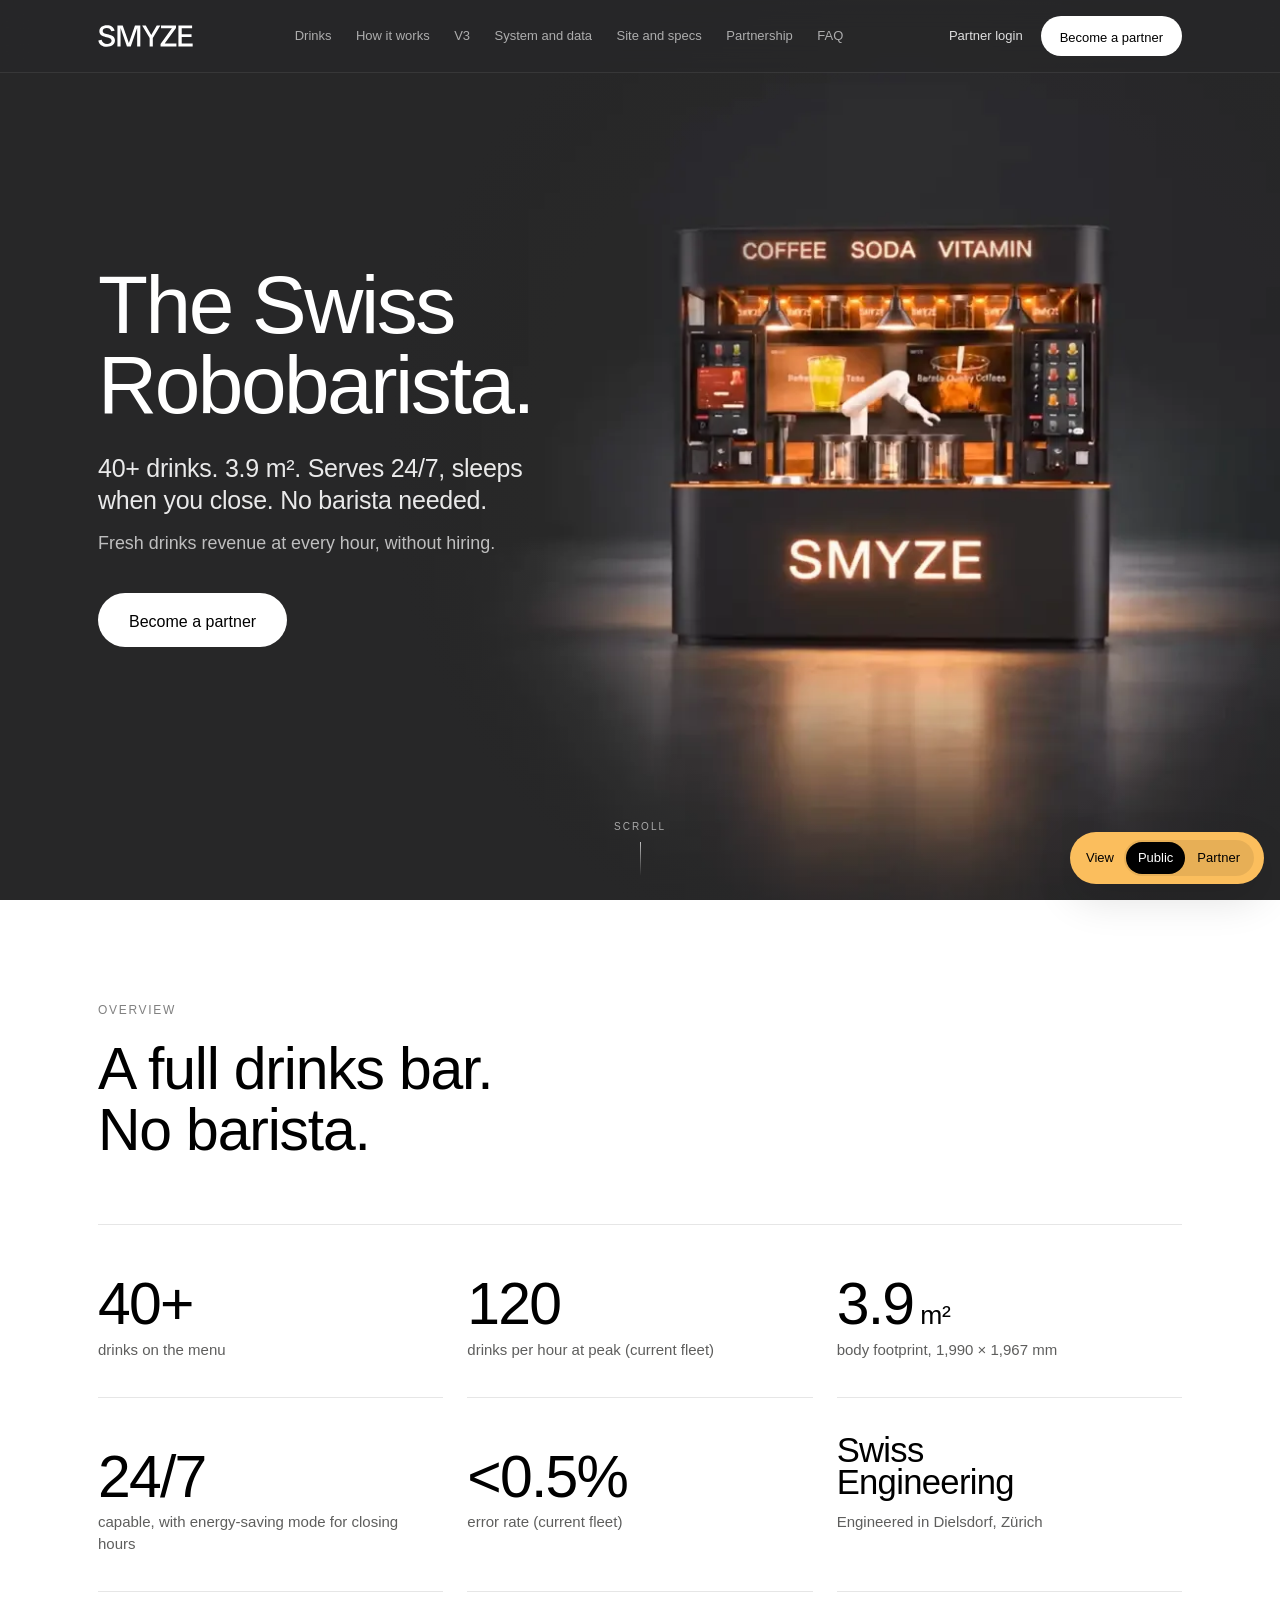
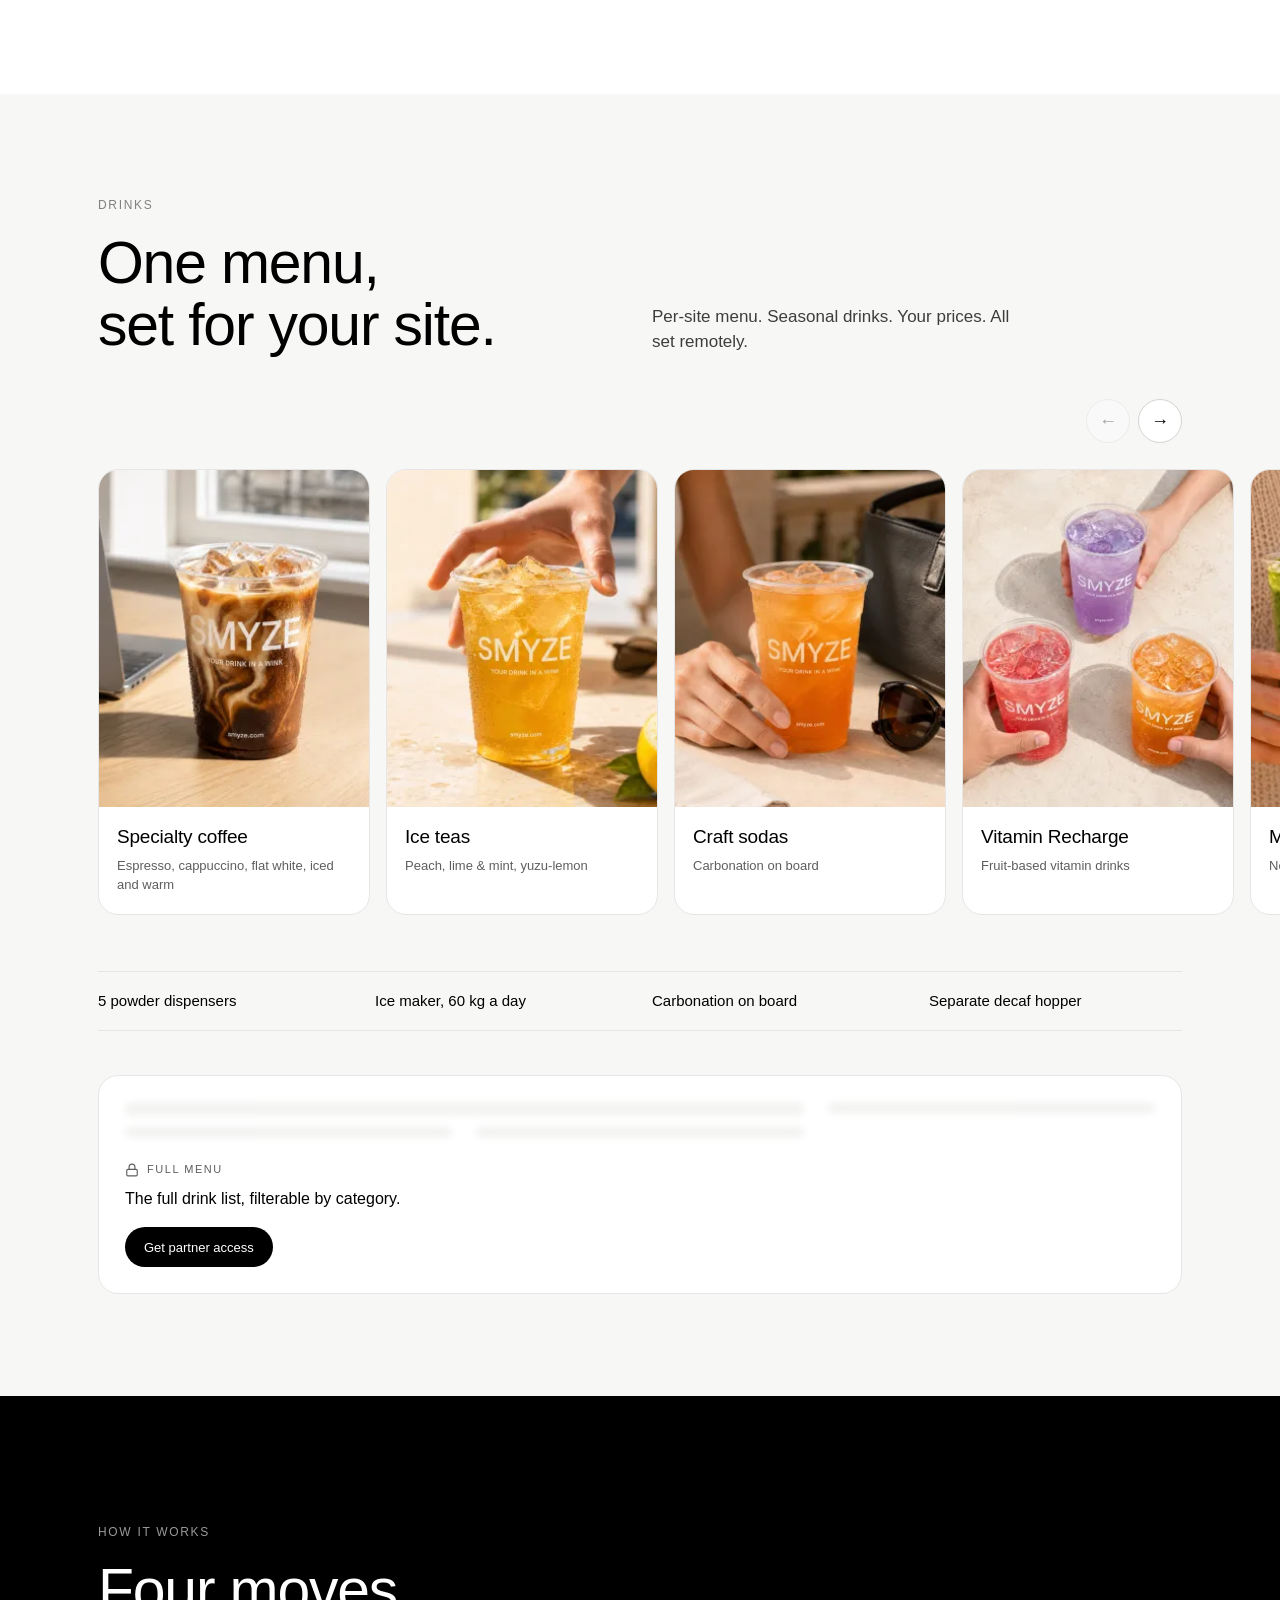
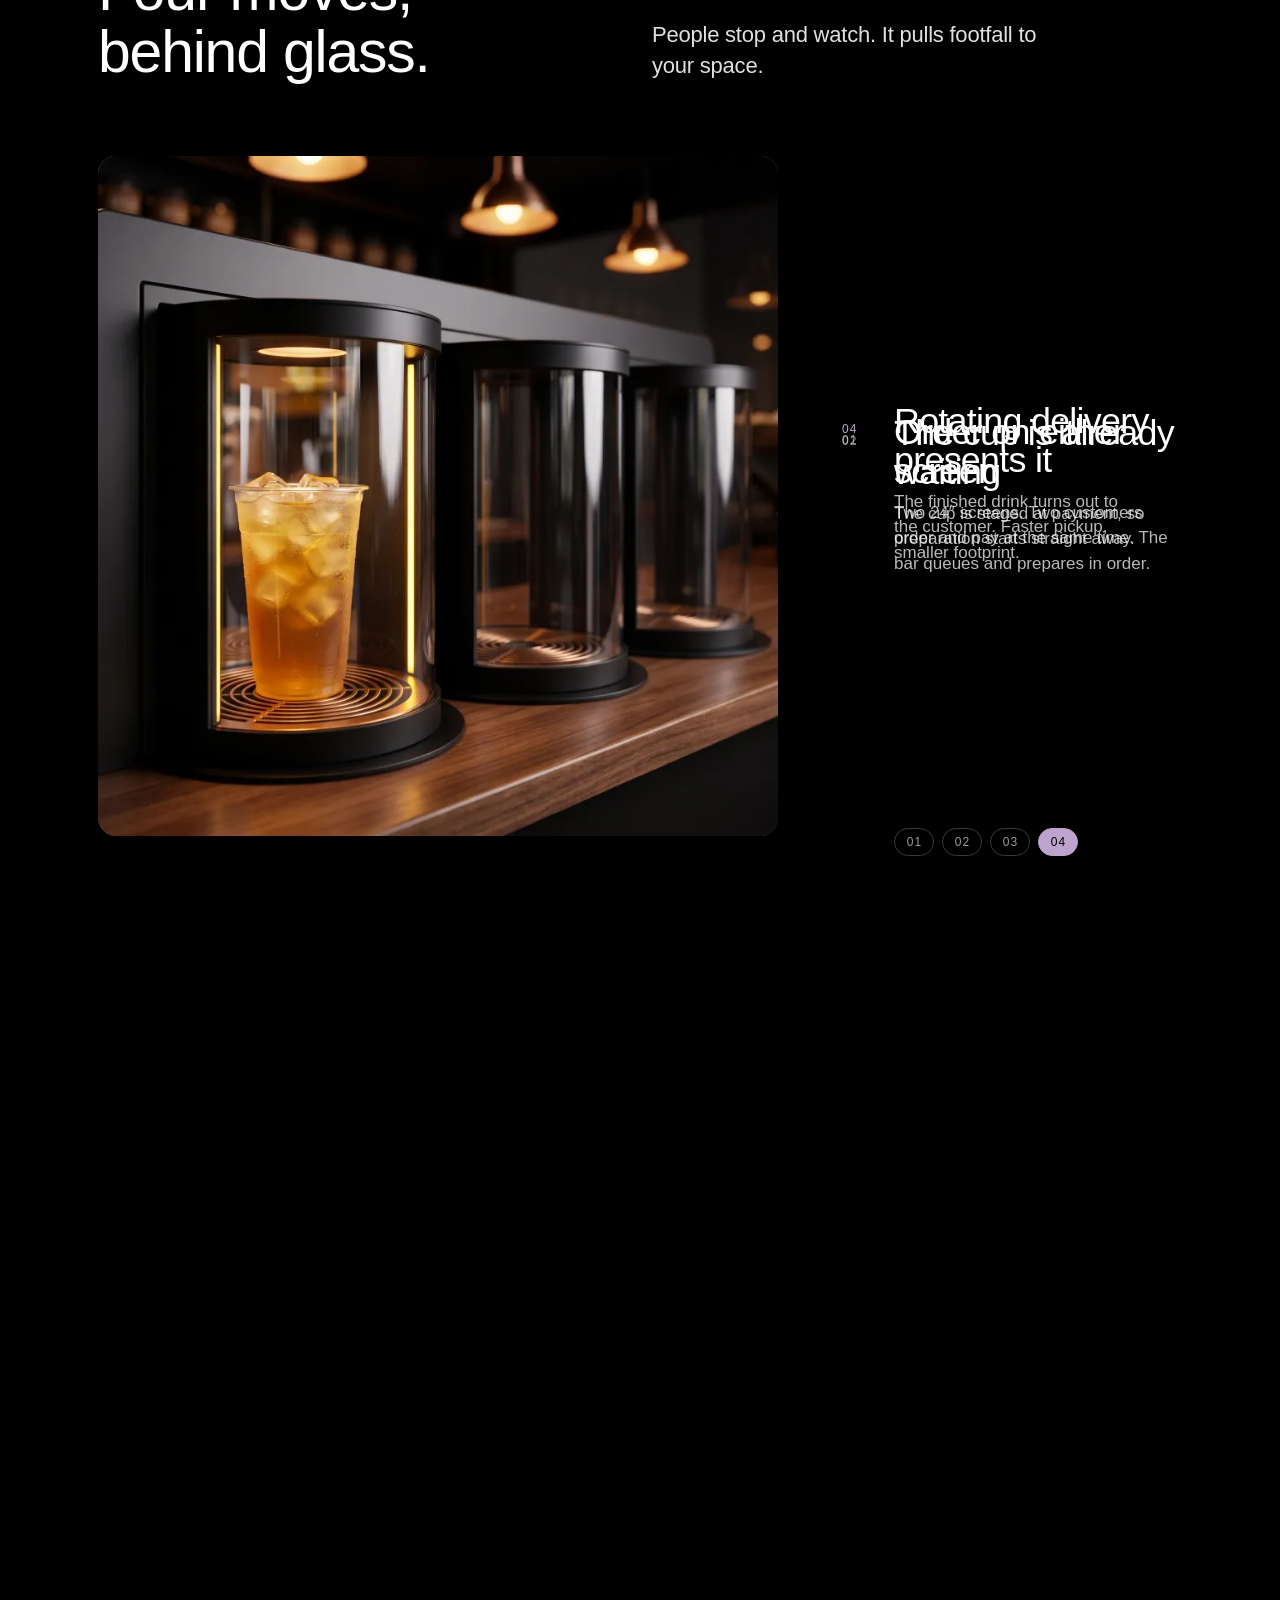
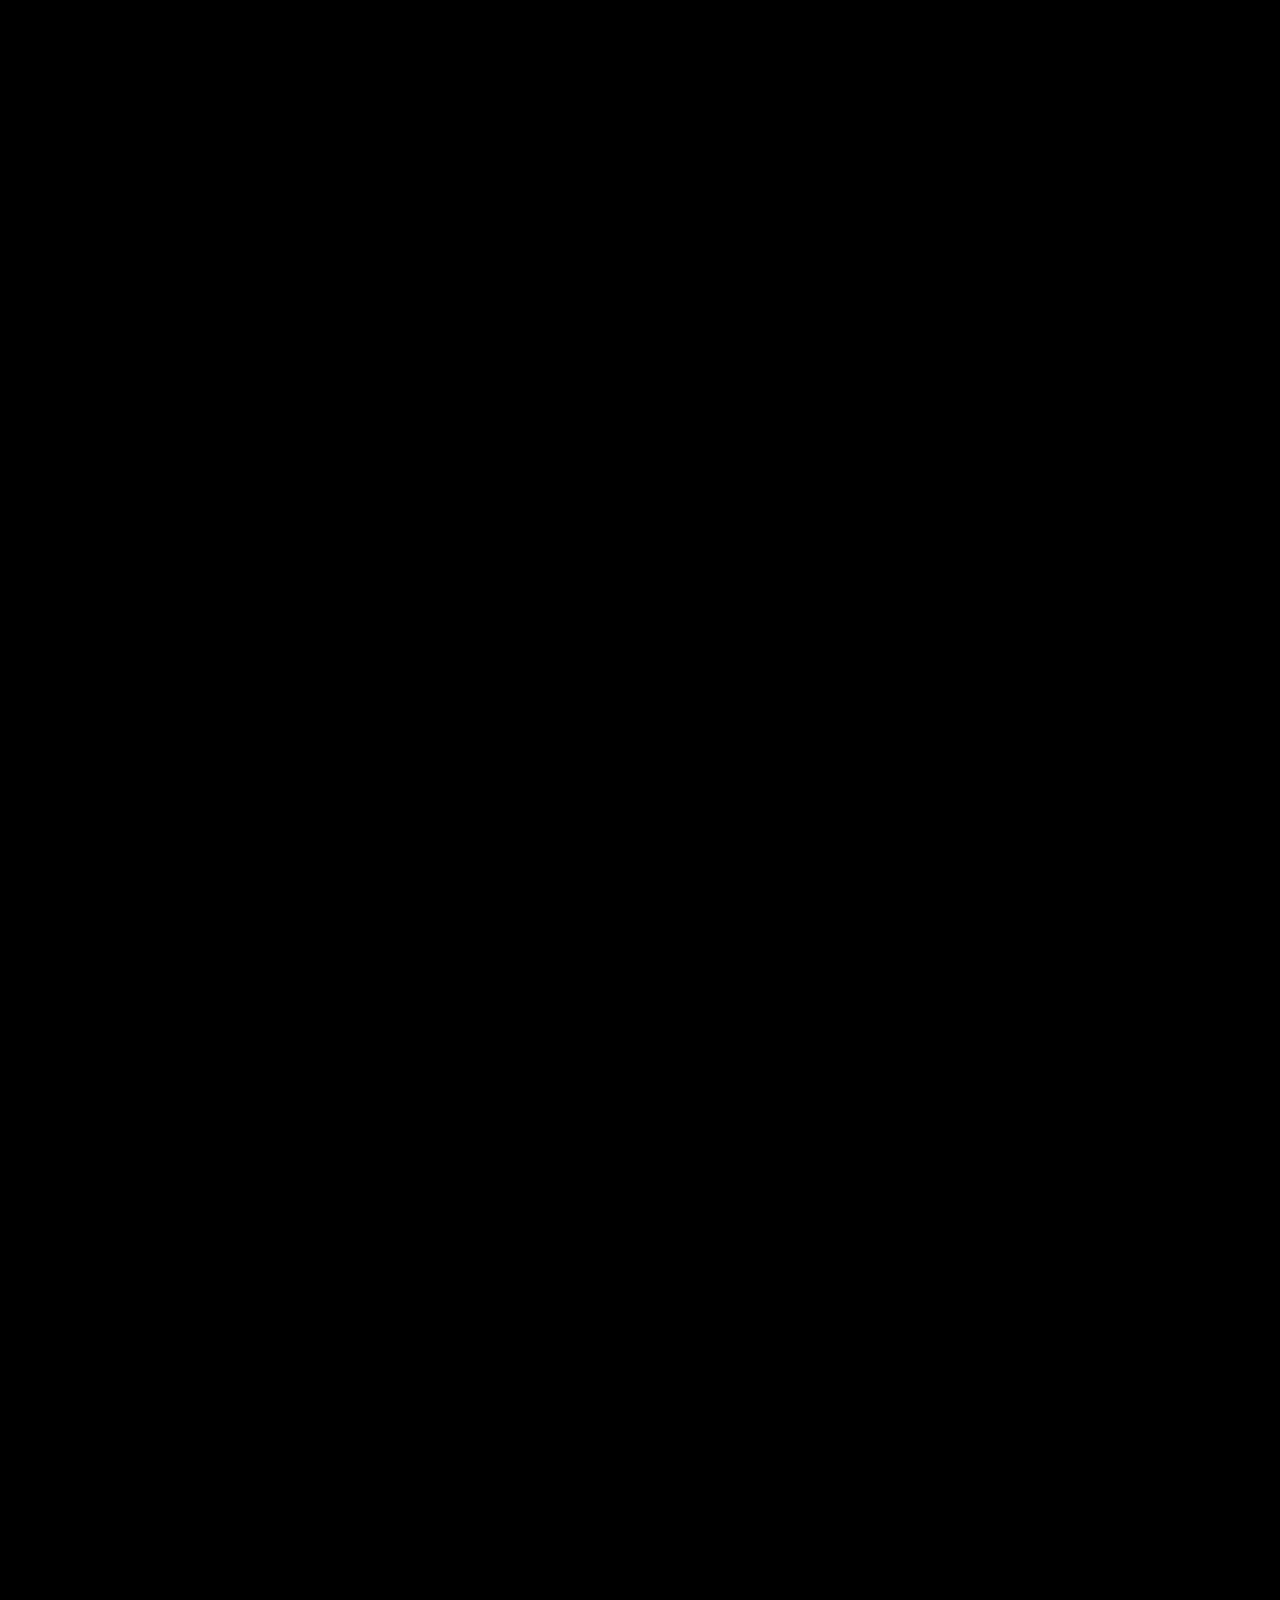
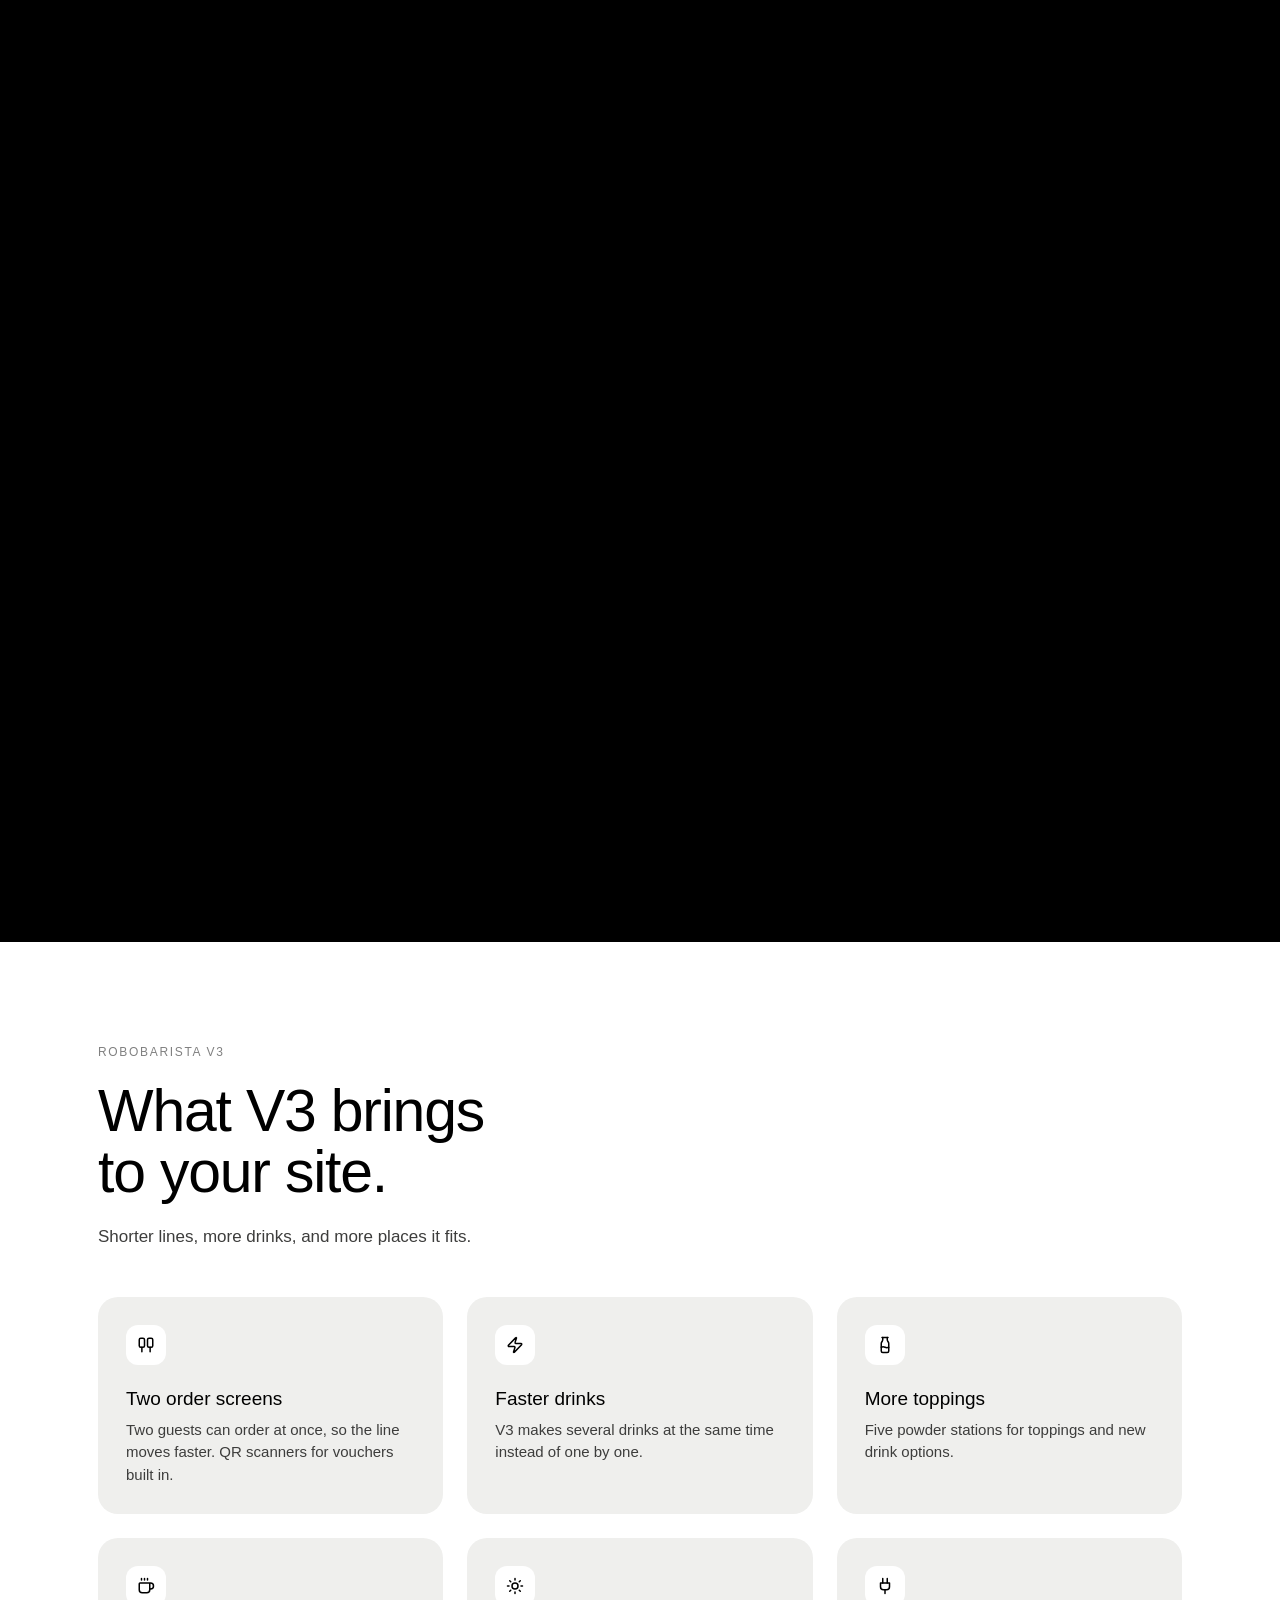
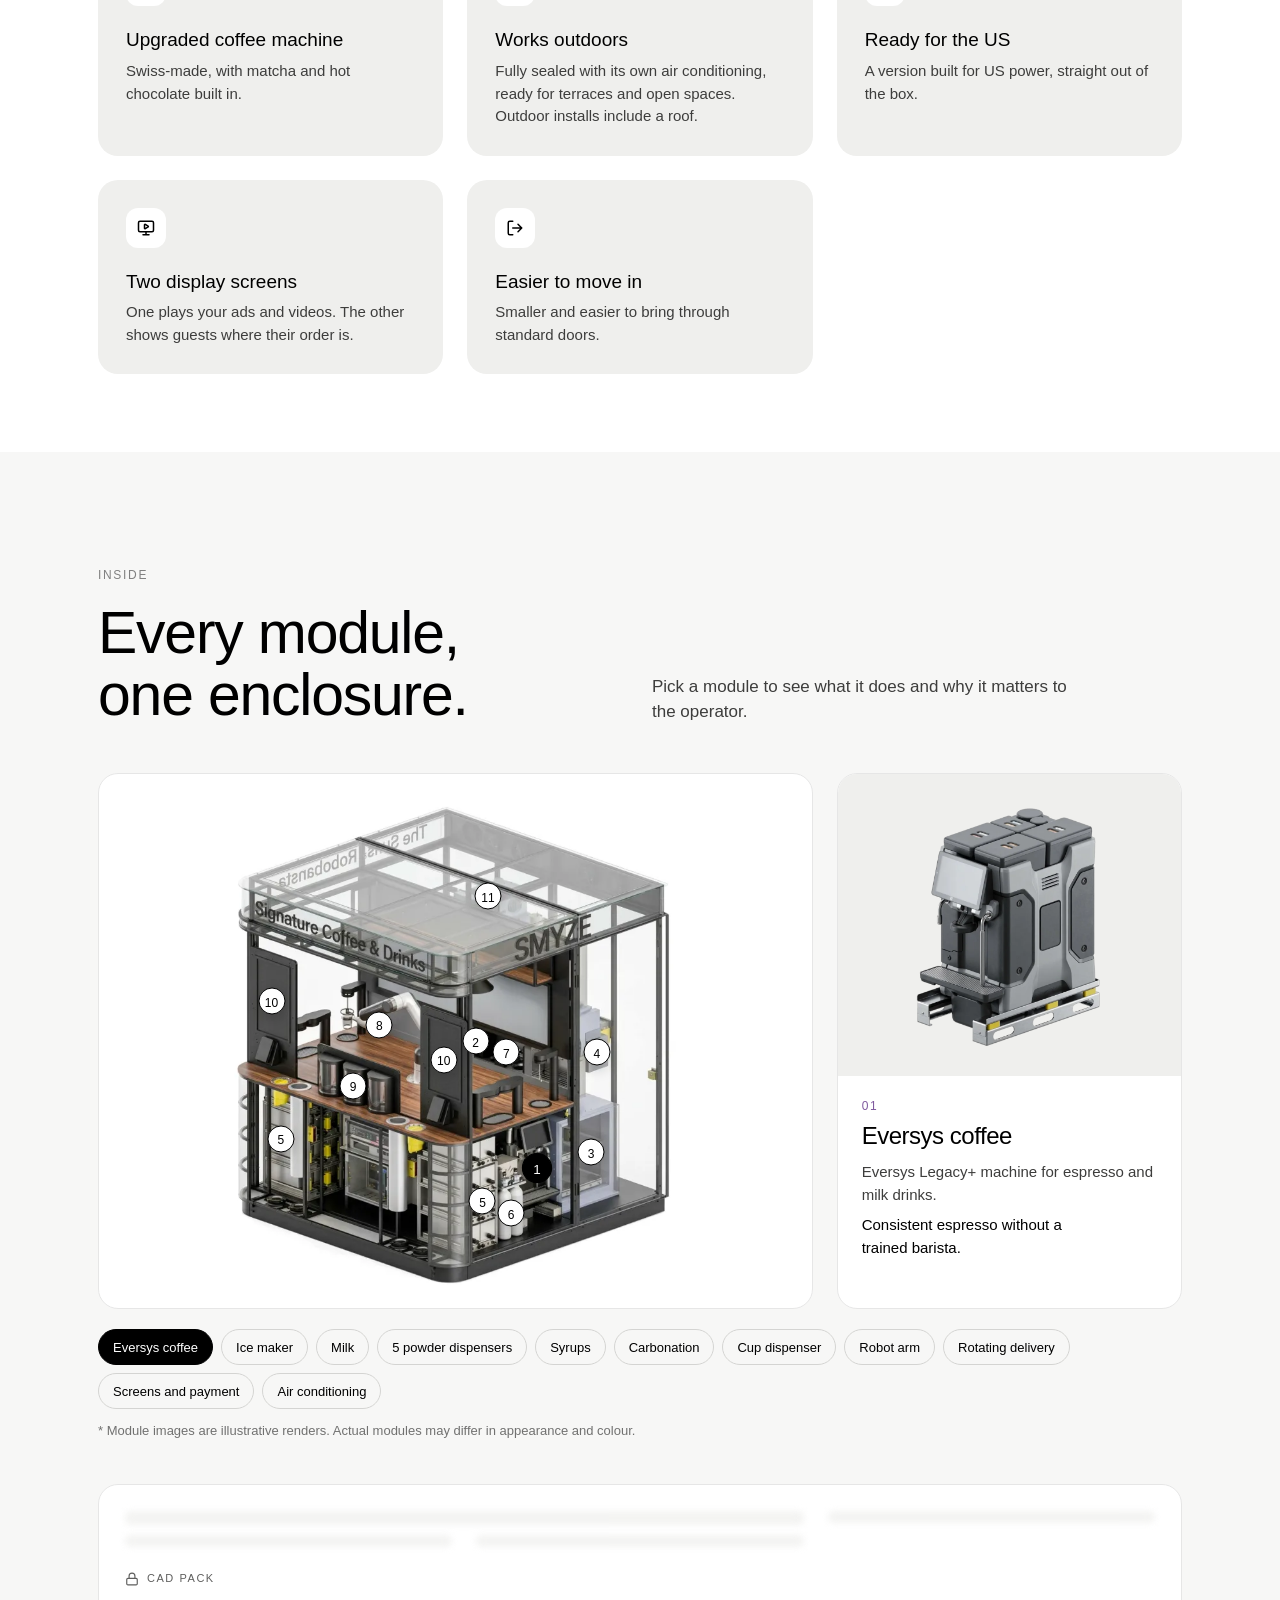
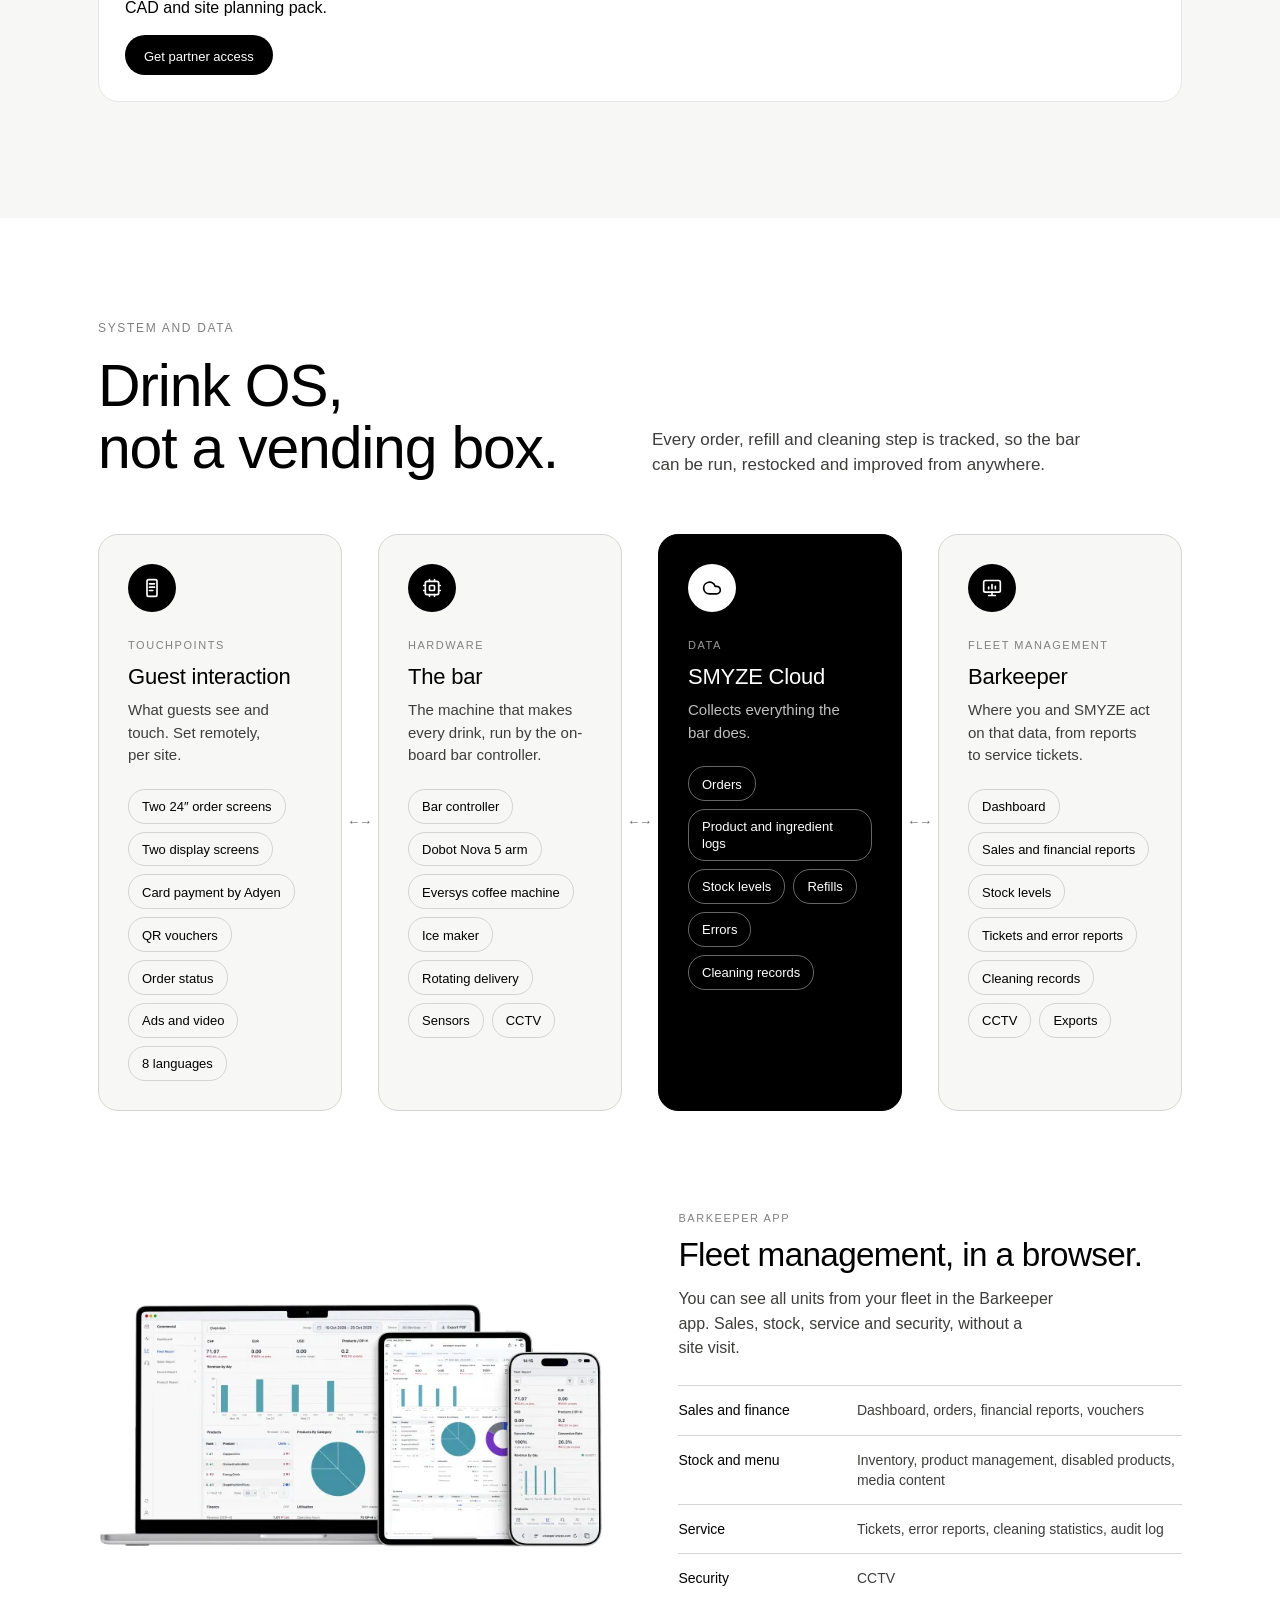
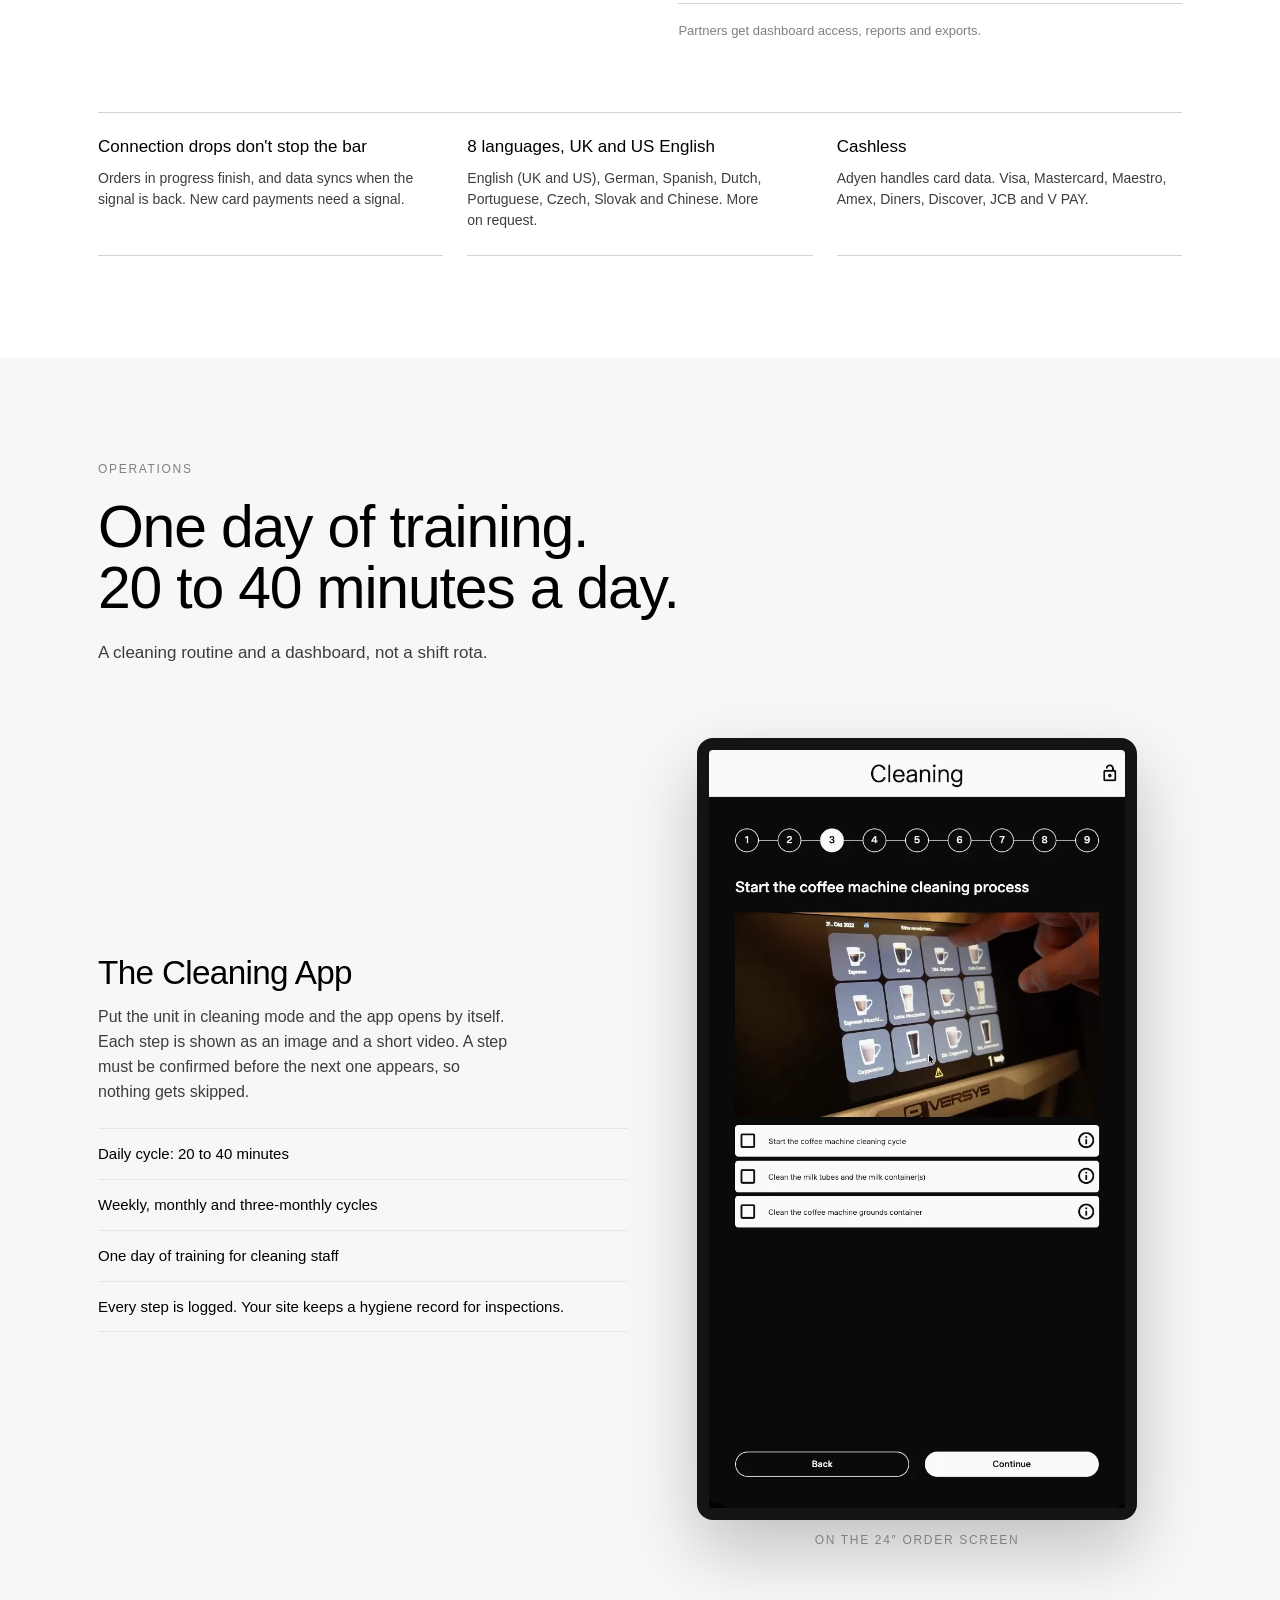
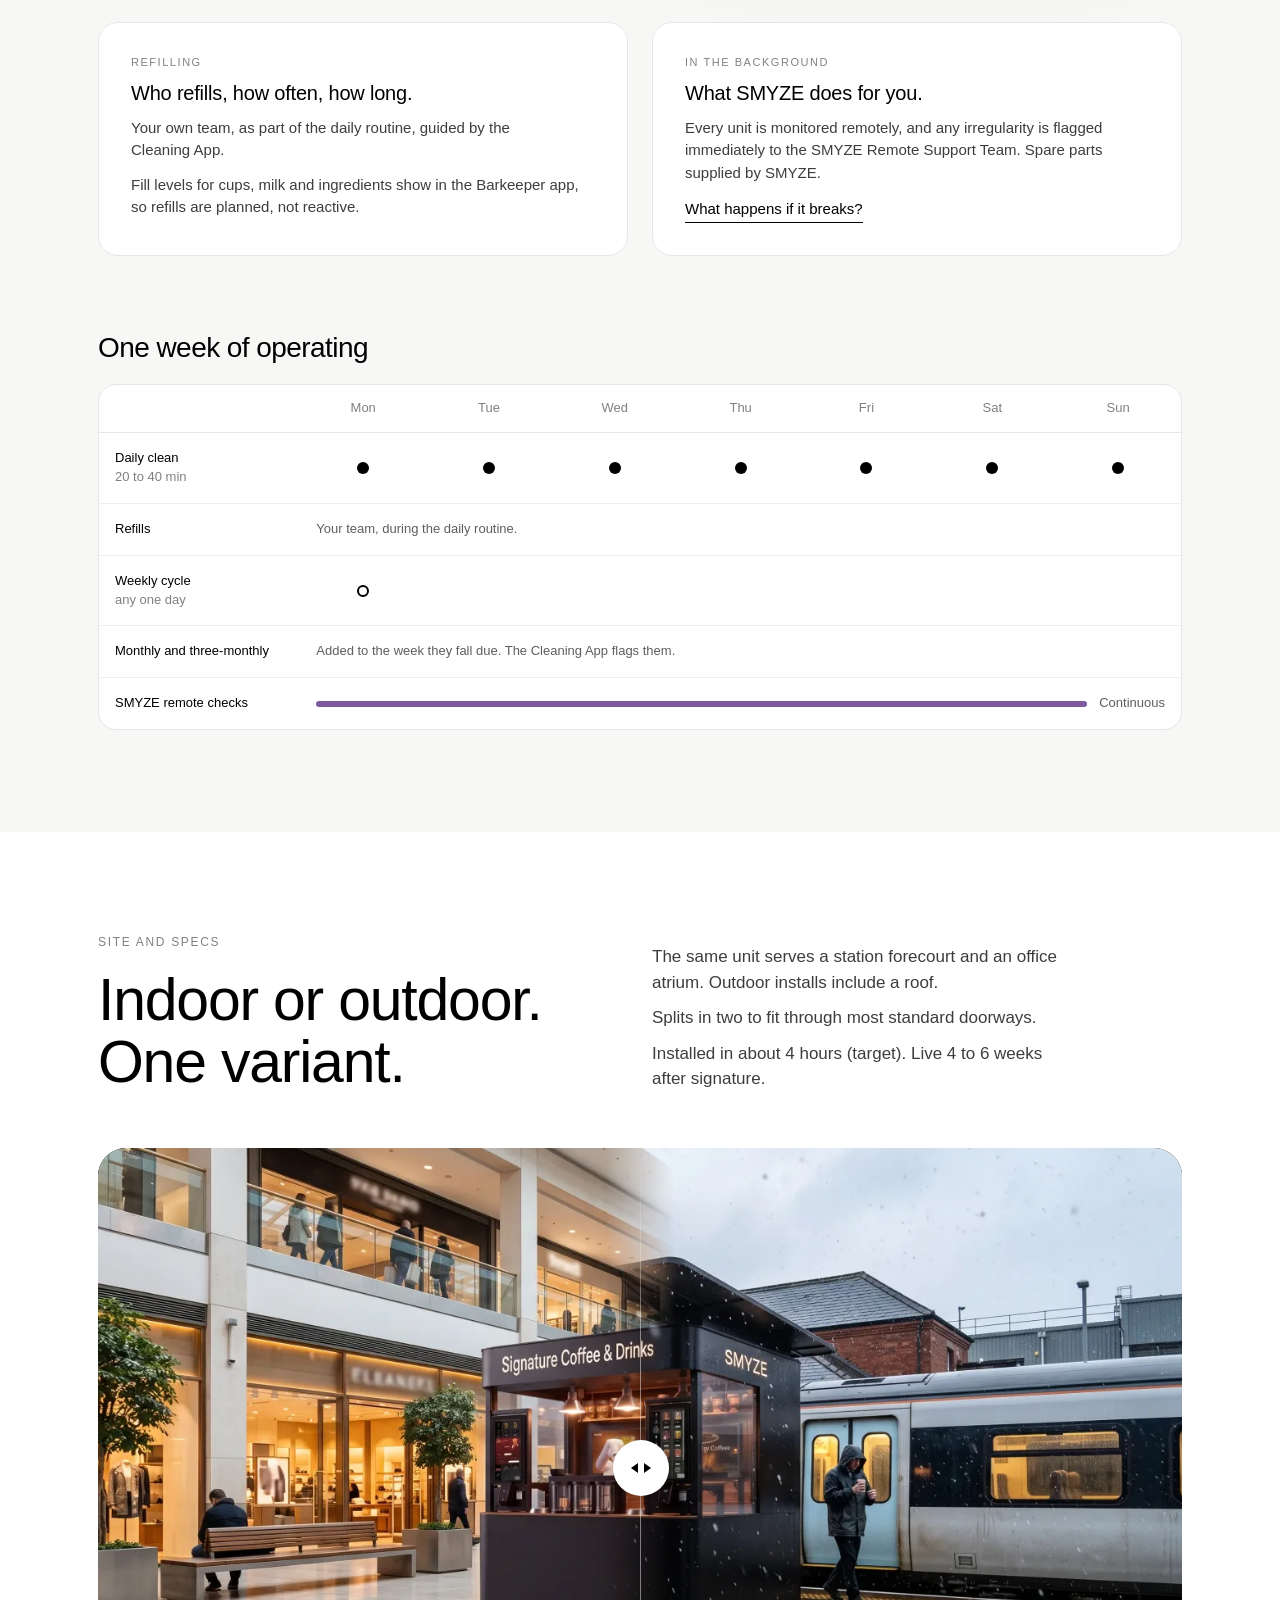
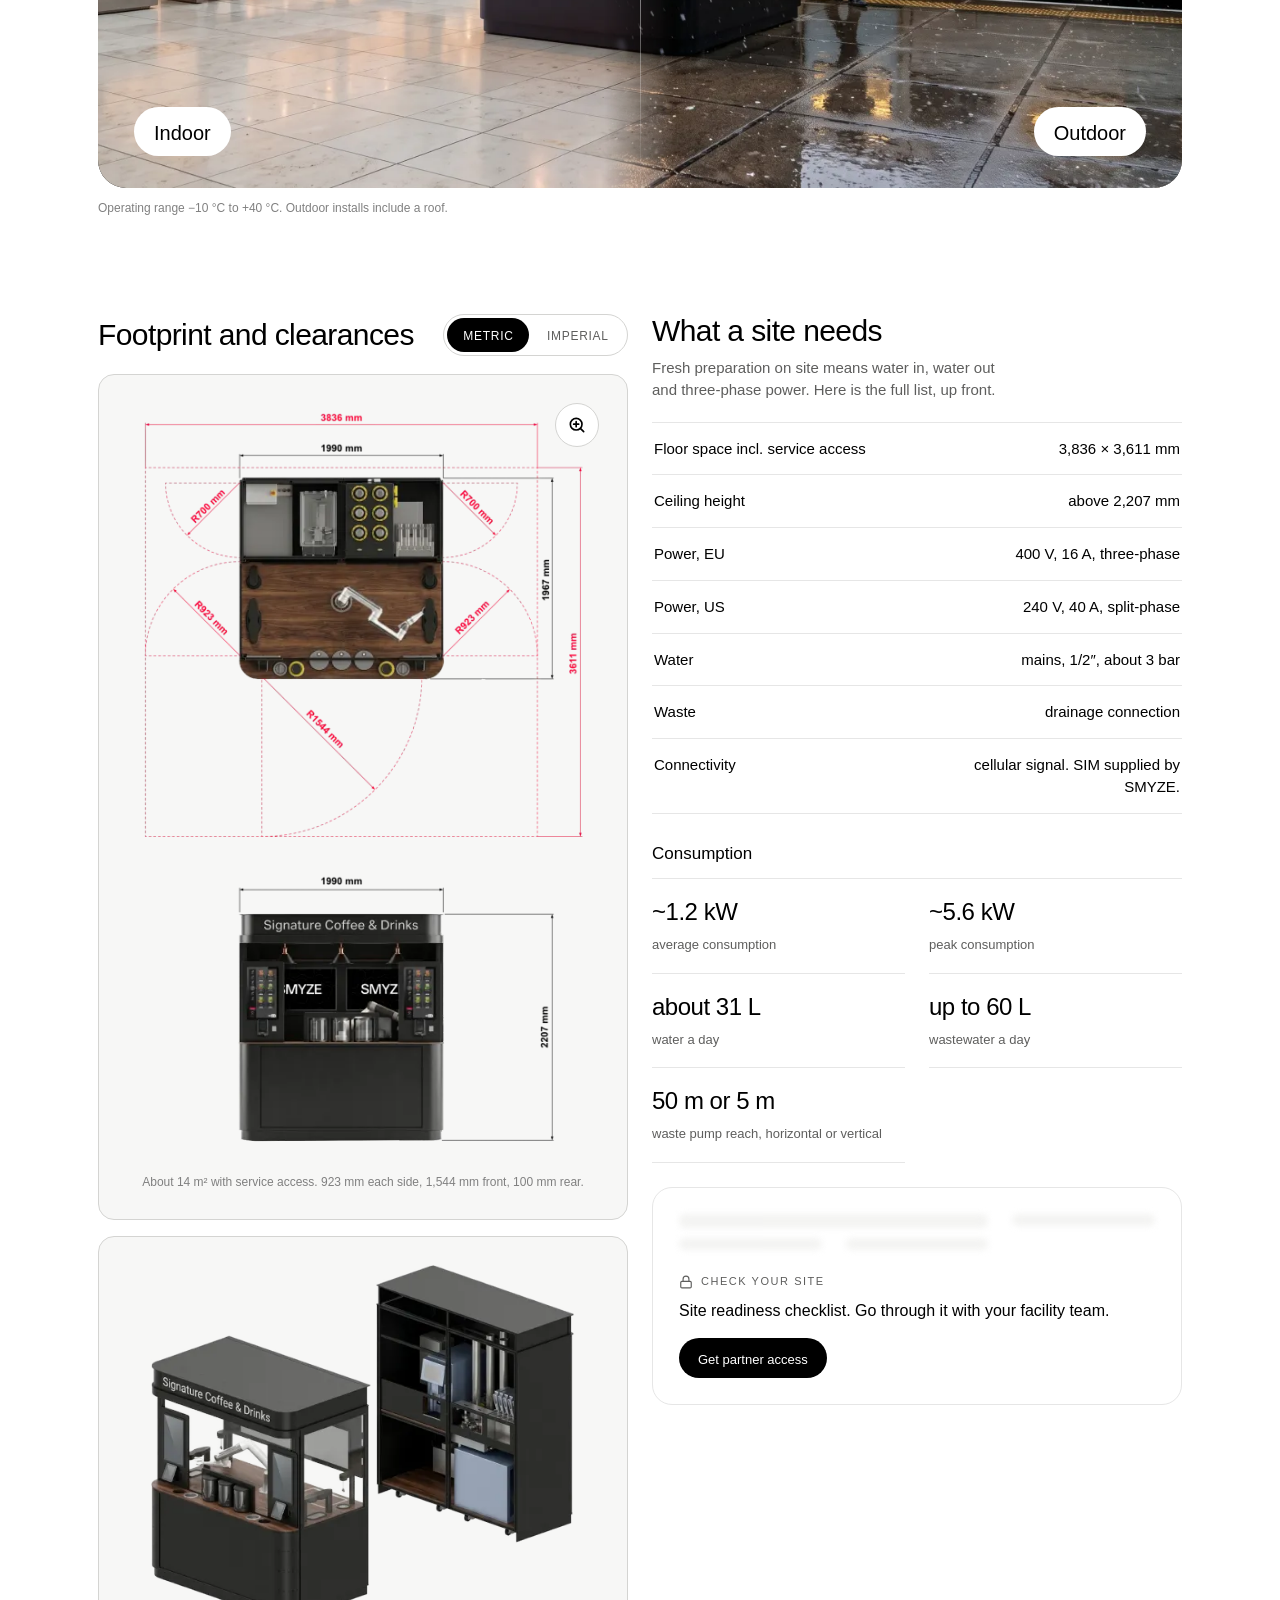
==== commit 0bfead51: "Preview (partner): Company-Product-Pages main@5564a28" ====
--- a/en/index.html
+++ b/en/index.html
@@ -24,4 +24,4 @@
       video.closest('section').classList.add('is-intro')
       video.src = video.dataset.src
     })()
-  </script><div class="container hero__inner" data-astro-cid-yodha2z4><div class="cq"><div data-astro-cid-yodha2z4="true" class="grid g-380 max-2 hero__grid"><div class="hero__copy" data-astro-cid-yodha2z4><h1 id="hero-title" class="hero__title" data-astro-cid-yodha2z4>The Swiss<br>Robobarista.</h1><p class="hero__subhead" data-astro-cid-yodha2z4><span class="u-m">40+ drinks. 3.9 m². Serves 24/7, sleeps when you close. No barista needed.</span><span class="u-i">40+ drinks. 42 ft². Serves 24/7, sleeps when you close. No barista needed.</span></p><p class="hero__line" data-astro-cid-yodha2z4>Fresh drinks revenue at every hour, without hiring.</p><div class="tier" data-tier="public"><div class="hero__ctas" data-astro-cid-yodha2z4><a class="btn btn--lg btn--white" href="#contact" data-cta="hero" data-astro-cid-yodha2z4>Become a partner</a></div></div><div class="tier" data-tier="partner"></div></div><div class="hero__media" data-parallax="-0.09" data-astro-cid-yodha2z4><div class="hero__render is-still" data-hero-frame data-astro-cid-yodha2z4><video data-hero-video src="/_astro/hero.BGYrSeg9.webm" muted playsinline preload="auto" disablepictureinpicture aria-hidden="true" data-astro-cid-yodha2z4></video><img src="/_astro/hero-still.BVeGRhOP_2grwlF.webp" srcset="/_astro/hero-still.BVeGRhOP_Z18eq2I.webp 540w, /_astro/hero-still.BVeGRhOP_2grwlF.webp 1080w" alt="SMYZE Robobarista V3, three-quarter view" sizes="(min-width: 780px) 90vw, 210vw" loading="eager" data-astro-cid-yodha2z4="true" decoding="async" width="1080" height="1080"></div></div></div></div></div><div class="hero__cue" aria-hidden="true" data-scroll-cue data-astro-cid-yodha2z4><span data-astro-cid-yodha2z4>Scroll</span><i data-astro-cid-yodha2z4></i></div></section><script type="module">var e=document.getElementById(`top`),t=document.querySelector(`[data-scroll-cue]`),n=Array.from(document.querySelectorAll(`#top [data-parallax]`)),r=document.querySelector(`[data-hero-video]`),i=document.querySelector(`[data-hero-frame]`),a=document.querySelector(`[data-hero-intro]`),o=window.matchMedia(`(prefers-reduced-motion: reduce)`),s=window.matchMedia(`(orientation: landscape)`),c=300,l=300,u=2e3,d=.45,f=!0,p=!1;function m(){p=!1;let e=window.scrollY;t?.classList.toggle(`is-hidden`,e>40),!o.matches&&f&&n.forEach(t=>{let n=Number(t.dataset.parallax??0);t.style.transform=`translate3d(0, ${(e*n).toFixed(1)}px, 0)`})}e&&new IntersectionObserver(([e])=>{f=e.isIntersecting}).observe(e),window.addEventListener(`scroll`,()=>{p||(p=!0,requestAnimationFrame(m))},{passive:!0});function h(){i?.classList.remove(`is-still`)}function g(){if(r&&!e?.classList.contains(`is-intro`)){if(o.matches){r.pause(),r.addEventListener(`seeked`,h,{once:!0});let e=()=>r.currentTime=r.duration;r.readyState>=HTMLMediaElement.HAVE_METADATA?e():r.addEventListener(`loadedmetadata`,e,{once:!0})}else if(!r.ended){let e=r.closest(`.hero__media`)?.getAnimations().find(e=>e.playState!==`finished`),t=()=>{o.matches||(r.addEventListener(`playing`,h,{once:!0}),r.play().catch(()=>{}))};if(e){let n=Number(e.effect?.getComputedTiming().endTime??0),r=Number(e.currentTime??0);window.setTimeout(t,Math.max(0,n*d-r))}else t()}}}o.addEventListener(`change`,()=>{o.matches&&n.forEach(e=>e.style.removeProperty(`transform`)),g()});function _(e,t){let n=!1,r=window.setTimeout(()=>d(!1),u),i=()=>!s.matches&&d(!1),a=()=>d(!0),o=()=>d(!1);function d(l,u=0){if(n)return;n=!0,window.clearTimeout(r),window.removeEventListener(`scroll`,a),s.removeEventListener(`change`,i),e.removeEventListener(`focusin`,o),t.pause();let d=()=>{e.classList.remove(`is-intro`,`is-intro-out`),t.removeAttribute(`src`),t.load(),g()};if(!l)return d();e.classList.add(`is-intro-out`),window.setTimeout(d,c+u)}t.addEventListener(`playing`,()=>window.clearTimeout(r),{once:!0}),t.addEventListener(`ended`,()=>d(!0,l),{once:!0}),t.addEventListener(`error`,()=>d(!1),{once:!0}),window.addEventListener(`scroll`,a,{passive:!0}),s.addEventListener(`change`,i),e.addEventListener(`focusin`,o),t.play().catch(()=>d(!1))}e?.classList.contains(`is-intro`)&&a&&_(e,a),g(),m();</script><section class="section overview" data-nav="" aria-labelledby="overview-title" data-astro-cid-iedagj33><div class="container" data-astro-cid-iedagj33><div class="head" style="max-width:680px" data-reveal data-astro-cid-sjgajsms><p class="eyebrow" data-astro-cid-sjgajsms>Overview</p><h2 class="h2" id="overview-title" data-astro-cid-sjgajsms>A full drinks bar.<br>No barista.</h2></div><div class="cq"><dl data-astro-cid-iedagj33="true" class="grid g-300 overview__grid"><div class="stat" data-reveal data-astro-cid-iedagj33><dt class="stat__label" data-astro-cid-iedagj33>drinks on the menu</dt><dd class="stat__value" data-astro-cid-iedagj33><span data-count="40" data-decimals="0" data-astro-cid-iedagj33>40</span>+</dd></div><div class="stat" data-reveal data-astro-cid-iedagj33><dt class="stat__label" data-astro-cid-iedagj33>drinks per hour at peak (current fleet)</dt><dd class="stat__value" data-astro-cid-iedagj33><span data-count="120" data-decimals="0" data-astro-cid-iedagj33>120</span></dd></div><div class="stat" data-reveal data-astro-cid-iedagj33><dt class="stat__label" data-astro-cid-iedagj33><span class="u-m">body footprint, 1,990 × 1,967 mm</span><span class="u-i">body footprint, 78.3 × 77.4 in</span></dt><dd class="stat__value" data-astro-cid-iedagj33><span class="u-m" data-astro-cid-iedagj33><span data-count="3.9" data-decimals="1" data-astro-cid-iedagj33>3.9</span><span class="stat__unit" data-astro-cid-iedagj33> m²</span></span><span class="u-i" data-astro-cid-iedagj33><span data-count="42" data-decimals="0" data-astro-cid-iedagj33>42</span><span class="stat__unit" data-astro-cid-iedagj33> ft²</span></span></dd></div><div class="stat" data-reveal data-astro-cid-iedagj33><dt class="stat__label" data-astro-cid-iedagj33>capable, with energy-saving mode for closing hours</dt><dd class="stat__value" data-astro-cid-iedagj33><span data-count="24" data-decimals="0" data-astro-cid-iedagj33>24</span>/<span data-count="7" data-decimals="0" data-astro-cid-iedagj33>7</span></dd></div><div class="stat" data-reveal data-astro-cid-iedagj33><dt class="stat__label" data-astro-cid-iedagj33>error rate (current fleet)</dt><dd class="stat__value" data-astro-cid-iedagj33>&lt;<span data-count="0.5" data-from="10" data-decimals="1" data-astro-cid-iedagj33>0.5</span>%</dd></div><div class="stat" data-reveal data-astro-cid-iedagj33><dt class="stat__label" data-astro-cid-iedagj33>Engineered in Dielsdorf, Zürich</dt><dd class="stat__value stat__value--small" data-astro-cid-iedagj33><span class="lines" data-astro-cid-iedagj33><span class="lines__clip" style="--line: 0" data-astro-cid-iedagj33><span class="lines__text" data-astro-cid-iedagj33>Swiss</span></span><span class="lines__clip" style="--line: 1" data-astro-cid-iedagj33><span class="lines__text" data-astro-cid-iedagj33>Engineering</span></span></span></dd></div></dl></div></div></section><section id="drinks" class="section section--sunken drinks" data-nav="drinks" aria-labelledby="drinks-title" data-astro-cid-2z5ljkxx><div class="container" data-astro-cid-2z5ljkxx><div class="cq"><div data-reveal="true" data-astro-cid-sjgajsms="true" class="grid g-320 max-2 head head--pair"><div data-astro-cid-sjgajsms><p class="eyebrow" data-astro-cid-sjgajsms>Drinks</p><h2 class="h2" id="drinks-title" data-astro-cid-sjgajsms>One menu,<br>set for your site.</h2></div><div class="head__aside" data-astro-cid-sjgajsms><p class="lead" data-astro-cid-sjgajsms>Per-site menu. Seasonal drinks. Your prices. All set remotely.</p></div></div></div></div><div class="tier" data-tier="public"><div data-drinks-row data-astro-cid-2z5ljkxx><div class="container" data-astro-cid-2z5ljkxx><div class="drinks__controls drinks__controls--end" data-astro-cid-2z5ljkxx><div class="drinks__arrows" data-astro-cid-2z5ljkxx><button type="button" class="round-btn" data-drinks-step="-1" aria-label="Previous drinks" data-astro-cid-2z5ljkxx>←</button><button type="button" class="round-btn" data-drinks-step="1" aria-label="Next drinks" data-astro-cid-2z5ljkxx>→</button></div></div></div><ul class="drinks__track" aria-label="Drink categories" data-drinks-track tabindex="0" data-astro-cid-2z5ljkxx><li class="drink" data-astro-cid-2z5ljkxx><div class="drink__well drink__well--photo" data-astro-cid-2z5ljkxx><img src="/_astro/specialty-coffee.B7HBnV1i_Z2pQLu7.webp" srcset="/_astro/specialty-coffee.B7HBnV1i_1SzaVT.webp 272w, /_astro/specialty-coffee.B7HBnV1i_Z2fxO24.webp 544w" alt="Iced coffee in a clear SMYZE cup" sizes="272px" loading="lazy" data-astro-cid-2z5ljkxx="true" decoding="async" width="778" height="950" class="drink__img"></div><div class="drink__body" data-astro-cid-2z5ljkxx><h3 class="drink__name drink__name--flush" data-astro-cid-2z5ljkxx>Specialty coffee</h3><p class="drink__ingredients" data-astro-cid-2z5ljkxx>Espresso, cappuccino, flat white, iced and warm</p></div></li><li class="drink" data-astro-cid-2z5ljkxx><div class="drink__well drink__well--photo" data-astro-cid-2z5ljkxx><img src="/_astro/ice-teas.CxWHjcFi_17pHdz.webp" srcset="/_astro/ice-teas.CxWHjcFi_1P6AHv.webp 272w, /_astro/ice-teas.CxWHjcFi_18jyN3.webp 544w" alt="Iced tea in a clear SMYZE cup" sizes="272px" loading="lazy" data-astro-cid-2z5ljkxx="true" decoding="async" width="848" height="1035" class="drink__img"></div><div class="drink__body" data-astro-cid-2z5ljkxx><h3 class="drink__name drink__name--flush" data-astro-cid-2z5ljkxx>Ice teas</h3><p class="drink__ingredients" data-astro-cid-2z5ljkxx>Peach, lime &amp; mint, yuzu-lemon</p></div></li><li class="drink" data-astro-cid-2z5ljkxx><div class="drink__well drink__well--photo" data-astro-cid-2z5ljkxx><img src="/_astro/craft-sodas.DqkhOYpz_v3Hyh.webp" srcset="/_astro/craft-sodas.DqkhOYpz_2gwvTd.webp 272w, /_astro/craft-sodas.DqkhOYpz_18bj5c.webp 544w" alt="A woman drinking a craft soda from a SMYZE cup" sizes="272px" loading="lazy" data-astro-cid-2z5ljkxx="true" decoding="async" width="991" height="1211" class="drink__img"></div><div class="drink__body" data-astro-cid-2z5ljkxx><h3 class="drink__name drink__name--flush" data-astro-cid-2z5ljkxx>Craft sodas</h3><p class="drink__ingredients" data-astro-cid-2z5ljkxx>Carbonation on board</p></div></li><li class="drink" data-astro-cid-2z5ljkxx><div class="drink__well drink__well--photo" data-astro-cid-2z5ljkxx><img src="/_astro/vitamin-recharge.CgStAR7T_20lJc4.webp" srcset="/_astro/vitamin-recharge.CgStAR7T_Ytf4G.webp 272w, /_astro/vitamin-recharge.CgStAR7T_6ni6k.webp 544w" alt="Friends at a café table with three SMYZE vitamin drinks" sizes="272px" loading="lazy" data-astro-cid-2z5ljkxx="true" decoding="async" width="1003" height="1226" class="drink__img"></div><div class="drink__body" data-astro-cid-2z5ljkxx><h3 class="drink__name drink__name--flush" data-astro-cid-2z5ljkxx>Vitamin Recharge</h3><p class="drink__ingredients" data-astro-cid-2z5ljkxx>Fruit-based vitamin drinks</p></div></li><li class="drink" data-astro-cid-2z5ljkxx><div class="drink__well drink__well--photo" data-astro-cid-2z5ljkxx><img src="/_astro/matcha-chocolate.Chax2JtG_2lL3ft.webp" srcset="/_astro/matcha-chocolate.Chax2JtG_Z2nQASv.webp 272w, /_astro/matcha-chocolate.Chax2JtG_181bWN.webp 544w" alt="An iced matcha and an iced chocolate in SMYZE cups" sizes="272px" loading="lazy" data-astro-cid-2z5ljkxx="true" decoding="async" width="990" height="1209" class="drink__img"></div><div class="drink__body" data-astro-cid-2z5ljkxx><h3 class="drink__name drink__name--flush" data-astro-cid-2z5ljkxx>Matcha &amp; Chocolate</h3><p class="drink__ingredients" data-astro-cid-2z5ljkxx>New: 5 powder dispensers</p></div></li></ul></div></div><div class="tier" data-tier="partner"><div data-drinks-row data-astro-cid-2z5ljkxx><div class="container" data-astro-cid-2z5ljkxx><div class="drinks__controls" data-astro-cid-2z5ljkxx><div class="chip-row" role="group" aria-label="Filter drinks by temperature or category" data-astro-cid-2z5ljkxx><button type="button" class="chip" data-drink-filter="all" aria-pressed="true" data-astro-cid-2z5ljkxx>All</button><button type="button" class="chip" data-drink-filter="hot" aria-pressed="false" data-astro-cid-2z5ljkxx>Hot</button><button type="button" class="chip chip--divider" data-drink-filter="cold" aria-pressed="false" data-astro-cid-2z5ljkxx>Cold</button><button type="button" class="chip" data-drink-filter="SpecialtyCoffeesAndTeas" aria-pressed="false" data-astro-cid-2z5ljkxx>Specialty Coffees</button><button type="button" class="chip" data-drink-filter="VitaminRecharge" aria-pressed="false" data-astro-cid-2z5ljkxx>Vitamin Recharge</button><button type="button" class="chip" data-drink-filter="IceTeas" aria-pressed="false" data-astro-cid-2z5ljkxx>Iced Teas</button><button type="button" class="chip" data-drink-filter="CraftSodas" aria-pressed="false" data-astro-cid-2z5ljkxx>Craft Sodas</button><button type="button" class="chip" data-drink-filter="Mocktails" aria-pressed="false" data-astro-cid-2z5ljkxx>Mocktails</button></div><div class="drinks__arrows" data-astro-cid-2z5ljkxx><button type="button" class="round-btn" data-drinks-step="-1" aria-label="Previous drinks" data-astro-cid-2z5ljkxx>←</button><button type="button" class="round-btn" data-drinks-step="1" aria-label="Next drinks" data-astro-cid-2z5ljkxx>→</button></div></div></div><ul class="drinks__track" aria-label="Drinks on the menu" data-drinks-track tabindex="0" data-astro-cid-2z5ljkxx><li class="drink" data-category="SpecialtyCoffeesAndTeas" data-temp="hot" data-astro-cid-2z5ljkxx><div class="drink__well drink__well--frame" style="--frame-top:#f9e2dc;--frame-bottom:#f3c5ba" data-astro-cid-2z5ljkxx><img src="/_astro/Americano.D7eceKX5_1PWuks.webp" srcset="/_astro/Americano.D7eceKX5_bmfGs.webp 272w, /_astro/Americano.D7eceKX5_sdElE.webp 544w" alt="Americano in a SMYZE cup" sizes="272px" loading="lazy" data-astro-cid-2z5ljkxx="true" decoding="async" width="1254" height="1254" class="drink__img"></div><div class="drink__body" data-astro-cid-2z5ljkxx><p class="drink__meta" data-astro-cid-2z5ljkxx><span data-astro-cid-2z5ljkxx>Specialty Coffees</span><span data-astro-cid-2z5ljkxx>Hot</span></p><h3 class="drink__name" data-astro-cid-2z5ljkxx>Americano</h3><p class="drink__ingredients" data-astro-cid-2z5ljkxx>Coffee</p></div></li><li class="drink" data-category="SpecialtyCoffeesAndTeas" data-temp="hot" data-astro-cid-2z5ljkxx><div class="drink__well drink__well--frame" style="--frame-top:#f9e6dc;--frame-bottom:#f3ceba" data-astro-cid-2z5ljkxx><img src="/_astro/Cappuccino.DN6x7stu_Z35akf.webp" srcset="/_astro/Cappuccino.DN6x7stu_ZfT4hY.webp 272w, /_astro/Cappuccino.DN6x7stu_Z1TSMrK.webp 544w" alt="Cappuccino in a SMYZE cup" sizes="272px" loading="lazy" data-astro-cid-2z5ljkxx="true" decoding="async" width="1254" height="1254" class="drink__img"></div><div class="drink__body" data-astro-cid-2z5ljkxx><p class="drink__meta" data-astro-cid-2z5ljkxx><span data-astro-cid-2z5ljkxx>Specialty Coffees</span><span data-astro-cid-2z5ljkxx>Hot</span></p><h3 class="drink__name" data-astro-cid-2z5ljkxx>Cappuccino</h3><p class="drink__ingredients" data-astro-cid-2z5ljkxx>Coffee, Milk</p></div></li><li class="drink" data-category="SpecialtyCoffeesAndTeas" data-temp="hot" data-astro-cid-2z5ljkxx><div class="drink__well drink__well--frame" style="--frame-top:#f9e7dc;--frame-bottom:#f3ceba" data-astro-cid-2z5ljkxx><img src="/_astro/Espresso.BfDrq9wo_1ccfiz.webp" srcset="/_astro/Espresso.BfDrq9wo_152j5T.webp 272w, /_astro/Espresso.BfDrq9wo_AEEBG.webp 544w" alt="Espresso in a SMYZE cup" sizes="272px" loading="lazy" data-astro-cid-2z5ljkxx="true" decoding="async" width="1254" height="1254" class="drink__img"></div><div class="drink__body" data-astro-cid-2z5ljkxx><p class="drink__meta" data-astro-cid-2z5ljkxx><span data-astro-cid-2z5ljkxx>Specialty Coffees</span><span data-astro-cid-2z5ljkxx>Hot</span></p><h3 class="drink__name" data-astro-cid-2z5ljkxx>Espresso</h3><p class="drink__ingredients" data-astro-cid-2z5ljkxx>Coffee</p></div></li><li class="drink" data-category="SpecialtyCoffeesAndTeas" data-temp="hot" data-astro-cid-2z5ljkxx><div class="drink__well drink__well--frame" style="--frame-top:#f9ebdc;--frame-bottom:#f3d7ba" data-astro-cid-2z5ljkxx><img src="/_astro/FlatWhite.EG7r1kWa_DrpjC.webp" srcset="/_astro/FlatWhite.EG7r1kWa_1C38fB.webp 272w, /_astro/FlatWhite.EG7r1kWa_1STwTN.webp 544w" alt="Flat White in a SMYZE cup" sizes="272px" loading="lazy" data-astro-cid-2z5ljkxx="true" decoding="async" width="1254" height="1254" class="drink__img"></div><div class="drink__body" data-astro-cid-2z5ljkxx><p class="drink__meta" data-astro-cid-2z5ljkxx><span data-astro-cid-2z5ljkxx>Specialty Coffees</span><span data-astro-cid-2z5ljkxx>Hot</span></p><h3 class="drink__name" data-astro-cid-2z5ljkxx>Flat White</h3><p class="drink__ingredients" data-astro-cid-2z5ljkxx>Coffee, Milk</p></div></li><li class="drink" data-category="SpecialtyCoffeesAndTeas" data-temp="cold" data-astro-cid-2z5ljkxx><div class="drink__well drink__well--frame" style="--frame-top:#f9e5dc;--frame-bottom:#f3ccba" data-astro-cid-2z5ljkxx><img src="/_astro/IcedAmericano.xfFgu2Fd_ZkbpXS.webp" srcset="/_astro/IcedAmericano.xfFgu2Fd_Xa95w.webp 272w, /_astro/IcedAmericano.xfFgu2Fd_27NqO5.webp 544w" alt="Iced Americano in a SMYZE cup" sizes="272px" loading="lazy" data-astro-cid-2z5ljkxx="true" decoding="async" width="1254" height="1254" class="drink__img"></div><div class="drink__body" data-astro-cid-2z5ljkxx><p class="drink__meta" data-astro-cid-2z5ljkxx><span data-astro-cid-2z5ljkxx>Specialty Coffees</span><span data-astro-cid-2z5ljkxx>Cold</span></p><h3 class="drink__name" data-astro-cid-2z5ljkxx>Iced Americano</h3><p class="drink__ingredients" data-astro-cid-2z5ljkxx>Coffee</p></div></li><li class="drink" data-category="SpecialtyCoffeesAndTeas" data-temp="cold" data-astro-cid-2z5ljkxx><div class="drink__well drink__well--frame" style="--frame-top:#f9e7dc;--frame-bottom:#f3cfba" data-astro-cid-2z5ljkxx><img src="/_astro/IcedCoconutLatte.Bl6jKtxx_2lBJQj.webp" srcset="/_astro/IcedCoconutLatte.Bl6jKtxx_Z19i4cY.webp 272w, /_astro/IcedCoconutLatte.Bl6jKtxx_Z6CQJX.webp 544w" alt="Iced Coconut Latte in a SMYZE cup" sizes="272px" loading="lazy" data-astro-cid-2z5ljkxx="true" decoding="async" width="1254" height="1254" class="drink__img"></div><div class="drink__body" data-astro-cid-2z5ljkxx><p class="drink__meta" data-astro-cid-2z5ljkxx><span data-astro-cid-2z5ljkxx>Specialty Coffees</span><span data-astro-cid-2z5ljkxx>Cold</span></p><h3 class="drink__name" data-astro-cid-2z5ljkxx>Iced Coconut Latte</h3><p class="drink__ingredients" data-astro-cid-2z5ljkxx>Coffee, Milk and Coconut</p></div></li><li class="drink" data-category="SpecialtyCoffeesAndTeas" data-temp="cold" data-astro-cid-2z5ljkxx><div class="drink__well drink__well--frame" style="--frame-top:#f9e7dc;--frame-bottom:#f3ceba" data-astro-cid-2z5ljkxx><img src="/_astro/IcedLatte.Cp2paWGx_9axwy.webp" srcset="/_astro/IcedLatte.Cp2paWGx_Z1YlRd.webp 272w, /_astro/IcedLatte.Cp2paWGx_eR2LY.webp 544w" alt="Iced Latte in a SMYZE cup" sizes="272px" loading="lazy" data-astro-cid-2z5ljkxx="true" decoding="async" width="1254" height="1254" class="drink__img"></div><div class="drink__body" data-astro-cid-2z5ljkxx><p class="drink__meta" data-astro-cid-2z5ljkxx><span data-astro-cid-2z5ljkxx>Specialty Coffees</span><span data-astro-cid-2z5ljkxx>Cold</span></p><h3 class="drink__name" data-astro-cid-2z5ljkxx>Iced Latte</h3><p class="drink__ingredients" data-astro-cid-2z5ljkxx>Coffee, Milk</p></div></li><li class="drink" data-category="SpecialtyCoffeesAndTeas" data-temp="hot" data-astro-cid-2z5ljkxx><div class="drink__well drink__well--frame" style="--frame-top:#f9ebdc;--frame-bottom:#f3d6ba" data-astro-cid-2z5ljkxx><img src="/_astro/LatteMacchiato.DAXGhk9n_OdSVg.webp" srcset="/_astro/LatteMacchiato.DAXGhk9n_2rRAmq.webp 272w, /_astro/LatteMacchiato.DAXGhk9n_Z2mXvtL.webp 544w" alt="Latte Macchiato in a SMYZE cup" sizes="272px" loading="lazy" data-astro-cid-2z5ljkxx="true" decoding="async" width="1254" height="1254" class="drink__img"></div><div class="drink__body" data-astro-cid-2z5ljkxx><p class="drink__meta" data-astro-cid-2z5ljkxx><span data-astro-cid-2z5ljkxx>Specialty Coffees</span><span data-astro-cid-2z5ljkxx>Hot</span></p><h3 class="drink__name" data-astro-cid-2z5ljkxx>Latte Macchiato</h3><p class="drink__ingredients" data-astro-cid-2z5ljkxx>Coffee, Milk</p></div></li><li class="drink" data-category="SpecialtyCoffeesAndTeas" data-temp="hot" data-astro-cid-2z5ljkxx><div class="drink__well drink__well--frame" style="--frame-top:#f9ecdc;--frame-bottom:#f3d9ba" data-astro-cid-2z5ljkxx><img src="/_astro/LondonFog.UqPaTnYE_Z1cuq6h.webp" srcset="/_astro/LondonFog.UqPaTnYE_23q3vp.webp 272w, /_astro/LondonFog.UqPaTnYE_2khsaB.webp 544w" alt="London Fog in a SMYZE cup" sizes="272px" loading="lazy" data-astro-cid-2z5ljkxx="true" decoding="async" width="1254" height="1254" class="drink__img"></div><div class="drink__body" data-astro-cid-2z5ljkxx><p class="drink__meta" data-astro-cid-2z5ljkxx><span data-astro-cid-2z5ljkxx>Specialty Coffees</span><span data-astro-cid-2z5ljkxx>Hot</span></p><h3 class="drink__name" data-astro-cid-2z5ljkxx>London Fog</h3><p class="drink__ingredients" data-astro-cid-2z5ljkxx>Earl Grey Tea, Vanilla and Milk Foam</p></div></li><li class="drink" data-category="SpecialtyCoffeesAndTeas" data-temp="cold" data-astro-cid-2z5ljkxx><div class="drink__well drink__well--frame" style="--frame-top:#f9e7dc;--frame-bottom:#f3cfba" data-astro-cid-2z5ljkxx><img src="/_astro/SmyzeLatte.wcfpH0QV_Zb988q.webp" srcset="/_astro/SmyzeLatte.wcfpH0QV_21UxcO.webp 272w, /_astro/SmyzeLatte.wcfpH0QV_mUO33.webp 544w" alt="Smyze Latte in a SMYZE cup" sizes="272px" loading="lazy" data-astro-cid-2z5ljkxx="true" decoding="async" width="1254" height="1254" class="drink__img"></div><div class="drink__body" data-astro-cid-2z5ljkxx><p class="drink__meta" data-astro-cid-2z5ljkxx><span data-astro-cid-2z5ljkxx>Specialty Coffees</span><span data-astro-cid-2z5ljkxx>Cold</span></p><h3 class="drink__name" data-astro-cid-2z5ljkxx>Smyze Latte</h3><p class="drink__ingredients" data-astro-cid-2z5ljkxx>Coffee, Milk, Vanilla and Caramel</p></div></li><li class="drink" data-category="VitaminRecharge" data-temp="cold" data-astro-cid-2z5ljkxx><div class="drink__well drink__well--frame" style="--frame-top:#f9e1dc;--frame-bottom:#f3c3ba" data-astro-cid-2z5ljkxx><img src="/_astro/GrapefruitAndMango.DGHGqziN_ZHd1Gc.webp" srcset="/_astro/GrapefruitAndMango.DGHGqziN_8f6Uq.webp 272w, /_astro/GrapefruitAndMango.DGHGqziN_ZrU0nT.webp 544w" alt="Grapefruit &amp; Mango in a SMYZE cup" sizes="272px" loading="lazy" data-astro-cid-2z5ljkxx="true" decoding="async" width="1254" height="1254" class="drink__img"></div><div class="drink__body" data-astro-cid-2z5ljkxx><p class="drink__meta" data-astro-cid-2z5ljkxx><span data-astro-cid-2z5ljkxx>Vitamin Recharge</span><span data-astro-cid-2z5ljkxx>Cold</span></p><h3 class="drink__name" data-astro-cid-2z5ljkxx>Grapefruit &amp; Mango</h3><p class="drink__ingredients" data-astro-cid-2z5ljkxx>Pink Grapefruit, Mango and Vitamin Additive</p></div></li><li class="drink" data-category="VitaminRecharge" data-temp="cold" data-astro-cid-2z5ljkxx><div class="drink__well drink__well--frame" style="--frame-top:#f9eddc;--frame-bottom:#f3dcba" data-astro-cid-2z5ljkxx><img src="/_astro/GrapefruitAndYuzu.D0JwKEUF_Z19xmwR.webp" srcset="/_astro/GrapefruitAndYuzu.D0JwKEUF_Z2gEAFN.webp 272w, /_astro/GrapefruitAndYuzu.D0JwKEUF_ZtE6iT.webp 544w" alt="Grapefruit &amp; Yuzu in a SMYZE cup" sizes="272px" loading="lazy" data-astro-cid-2z5ljkxx="true" decoding="async" width="1254" height="1254" class="drink__img"></div><div class="drink__body" data-astro-cid-2z5ljkxx><p class="drink__meta" data-astro-cid-2z5ljkxx><span data-astro-cid-2z5ljkxx>Vitamin Recharge</span><span data-astro-cid-2z5ljkxx>Cold</span></p><h3 class="drink__name" data-astro-cid-2z5ljkxx>Grapefruit &amp; Yuzu</h3><p class="drink__ingredients" data-astro-cid-2z5ljkxx>Pink Grapefruit, Yuzu and Vitamin Additive</p></div></li><li class="drink" data-category="VitaminRecharge" data-temp="cold" data-astro-cid-2z5ljkxx><div class="drink__well drink__well--frame" style="--frame-top:#f9dfdc;--frame-bottom:#f3bfba" data-astro-cid-2z5ljkxx><img src="/_astro/GrenadineAndMint.DOgj9wwa_Z7cEeo.webp" srcset="/_astro/GrenadineAndMint.DOgj9wwa_ZT94rE.webp 272w, /_astro/GrenadineAndMint.DOgj9wwa_8v80m.webp 544w" alt="Grenadine &amp; Mint in a SMYZE cup" sizes="272px" loading="lazy" data-astro-cid-2z5ljkxx="true" decoding="async" width="1254" height="1254" class="drink__img"></div><div class="drink__body" data-astro-cid-2z5ljkxx><p class="drink__meta" data-astro-cid-2z5ljkxx><span data-astro-cid-2z5ljkxx>Vitamin Recharge</span><span data-astro-cid-2z5ljkxx>Cold</span></p><h3 class="drink__name" data-astro-cid-2z5ljkxx>Grenadine &amp; Mint</h3><p class="drink__ingredients" data-astro-cid-2z5ljkxx>Lime &amp; Mint, Grenadine and Vitamin Additive</p></div></li><li class="drink" data-category="VitaminRecharge" data-temp="cold" data-astro-cid-2z5ljkxx><div class="drink__well drink__well--frame" style="--frame-top:#f9eedc;--frame-bottom:#f3ddba" data-astro-cid-2z5ljkxx><img src="/_astro/MangoAndMint.GKFXVQfZ_B7E9W.webp" srcset="/_astro/MangoAndMint.GKFXVQfZ_1diooR.webp 272w, /_astro/MangoAndMint.GKFXVQfZ_6D1gT.webp 544w" alt="Mango &amp; Mint in a SMYZE cup" sizes="272px" loading="lazy" data-astro-cid-2z5ljkxx="true" decoding="async" width="1254" height="1254" class="drink__img"></div><div class="drink__body" data-astro-cid-2z5ljkxx><p class="drink__meta" data-astro-cid-2z5ljkxx><span data-astro-cid-2z5ljkxx>Vitamin Recharge</span><span data-astro-cid-2z5ljkxx>Cold</span></p><h3 class="drink__name" data-astro-cid-2z5ljkxx>Mango &amp; Mint</h3><p class="drink__ingredients" data-astro-cid-2z5ljkxx>Mango, Lime &amp; Mint and Vitamin Additive</p></div></li><li class="drink" data-category="VitaminRecharge" data-temp="cold" data-astro-cid-2z5ljkxx><div class="drink__well drink__well--frame" style="--frame-top:#f9e7dc;--frame-bottom:#f3cfba" data-astro-cid-2z5ljkxx><img src="/_astro/PineappleAndGrenadine.CH8blTLG_Z3nT6I.webp" srcset="/_astro/PineappleAndGrenadine.CH8blTLG_1fdzaP.webp 272w, /_astro/PineappleAndGrenadine.CH8blTLG_Z232U66.webp 544w" alt="Pineapple &amp; Grenadine in a SMYZE cup" sizes="272px" loading="lazy" data-astro-cid-2z5ljkxx="true" decoding="async" width="1254" height="1254" class="drink__img"></div><div class="drink__body" data-astro-cid-2z5ljkxx><p class="drink__meta" data-astro-cid-2z5ljkxx><span data-astro-cid-2z5ljkxx>Vitamin Recharge</span><span data-astro-cid-2z5ljkxx>Cold</span></p><h3 class="drink__name" data-astro-cid-2z5ljkxx>Pineapple &amp; Grenadine</h3><p class="drink__ingredients" data-astro-cid-2z5ljkxx>Pineapple, Grenadine and Vitamin Additive</p></div></li><li class="drink" data-category="VitaminRecharge" data-temp="cold" data-astro-cid-2z5ljkxx><div class="drink__well drink__well--frame" style="--frame-top:#f9dcdc;--frame-bottom:#f3baba" data-astro-cid-2z5ljkxx><img src="/_astro/RaspberryAndCoconut.DcJ3X6iA_1Vge4T.webp" srcset="/_astro/RaspberryAndCoconut.DcJ3X6iA_4DXsY.webp 272w, /_astro/RaspberryAndCoconut.DcJ3X6iA_ZVcWP6.webp 544w" alt="Raspberry &amp; Coconut in a SMYZE cup" sizes="272px" loading="lazy" data-astro-cid-2z5ljkxx="true" decoding="async" width="1234" height="1275" class="drink__img"></div><div class="drink__body" data-astro-cid-2z5ljkxx><p class="drink__meta" data-astro-cid-2z5ljkxx><span data-astro-cid-2z5ljkxx>Vitamin Recharge</span><span data-astro-cid-2z5ljkxx>Cold</span></p><h3 class="drink__name" data-astro-cid-2z5ljkxx>Raspberry &amp; Coconut</h3><p class="drink__ingredients" data-astro-cid-2z5ljkxx>Raspberry, Coconut and Vitamin Additive</p></div></li><li class="drink" data-category="VitaminRecharge" data-temp="cold" data-astro-cid-2z5ljkxx><div class="drink__well drink__well--frame" style="--frame-top:#dcedf9;--frame-bottom:#badcf3" data-astro-cid-2z5ljkxx><img src="/_astro/SparklingWater.BXp61rTf_1prQT.webp" srcset="/_astro/SparklingWater.BXp61rTf_ZPOhpF.webp 272w, /_astro/SparklingWater.BXp61rTf_ZAtfrV.webp 544w" alt="Sparkling Water in a SMYZE cup" sizes="272px" loading="lazy" data-astro-cid-2z5ljkxx="true" decoding="async" width="1254" height="1254" class="drink__img"></div><div class="drink__body" data-astro-cid-2z5ljkxx><p class="drink__meta" data-astro-cid-2z5ljkxx><span data-astro-cid-2z5ljkxx>Vitamin Recharge</span><span data-astro-cid-2z5ljkxx>Cold</span></p><h3 class="drink__name" data-astro-cid-2z5ljkxx>Sparkling Water</h3><p class="drink__ingredients" data-astro-cid-2z5ljkxx>Water, Carbon Dioxide</p></div></li><li class="drink" data-category="VitaminRecharge" data-temp="cold" data-astro-cid-2z5ljkxx><div class="drink__well drink__well--frame" style="--frame-top:#dceaf9;--frame-bottom:#bad6f3" data-astro-cid-2z5ljkxx><img src="/_astro/StillWater.CDOMR7Hi_Z1kBuhA.webp" srcset="/_astro/StillWater.CDOMR7Hi_PB8Qp.webp 272w, /_astro/StillWater.CDOMR7Hi_ZNnzim.webp 544w" alt="Still Water in a SMYZE cup" sizes="272px" loading="lazy" data-astro-cid-2z5ljkxx="true" decoding="async" width="1254" height="1254" class="drink__img"></div><div class="drink__body" data-astro-cid-2z5ljkxx><p class="drink__meta" data-astro-cid-2z5ljkxx><span data-astro-cid-2z5ljkxx>Vitamin Recharge</span><span data-astro-cid-2z5ljkxx>Cold</span></p><h3 class="drink__name" data-astro-cid-2z5ljkxx>Still Water</h3><p class="drink__ingredients" data-astro-cid-2z5ljkxx>Water</p></div></li><li class="drink" data-category="IceTeas" data-temp="cold" data-astro-cid-2z5ljkxx><div class="drink__well drink__well--frame" style="--frame-top:#f9e4dc;--frame-bottom:#f3caba" data-astro-cid-2z5ljkxx><img src="/_astro/CranberryAndThymeEG.BSwIfATG_Z21CaoX.webp" srcset="/_astro/CranberryAndThymeEG.BSwIfATG_ZuhVfR.webp 272w, /_astro/CranberryAndThymeEG.BSwIfATG_1p7WeH.webp 544w" alt="Cranberry &amp; Thyme EG in a SMYZE cup" sizes="272px" loading="lazy" data-astro-cid-2z5ljkxx="true" decoding="async" width="1254" height="1254" class="drink__img"></div><div class="drink__body" data-astro-cid-2z5ljkxx><p class="drink__meta" data-astro-cid-2z5ljkxx><span data-astro-cid-2z5ljkxx>Iced Teas</span><span data-astro-cid-2z5ljkxx>Cold</span></p><h3 class="drink__name" data-astro-cid-2z5ljkxx>Cranberry &amp; Thyme EG</h3><p class="drink__ingredients" data-astro-cid-2z5ljkxx>Earl Grey Tea and Cranberry &amp; Thyme</p></div></li><li class="drink" data-category="IceTeas" data-temp="cold" data-astro-cid-2z5ljkxx><div class="drink__well drink__well--frame" style="--frame-top:#f9e2dc;--frame-bottom:#f3c4ba" data-astro-cid-2z5ljkxx><img src="/_astro/GrapefruitAndMintEG.xfmVUVHm_1ok0KD.webp" srcset="/_astro/GrapefruitAndMintEG.xfmVUVHm_24x6on.webp 272w, /_astro/GrapefruitAndMintEG.xfmVUVHm_Z16e8TY.webp 544w" alt="Grapefruit &amp; Mint EG in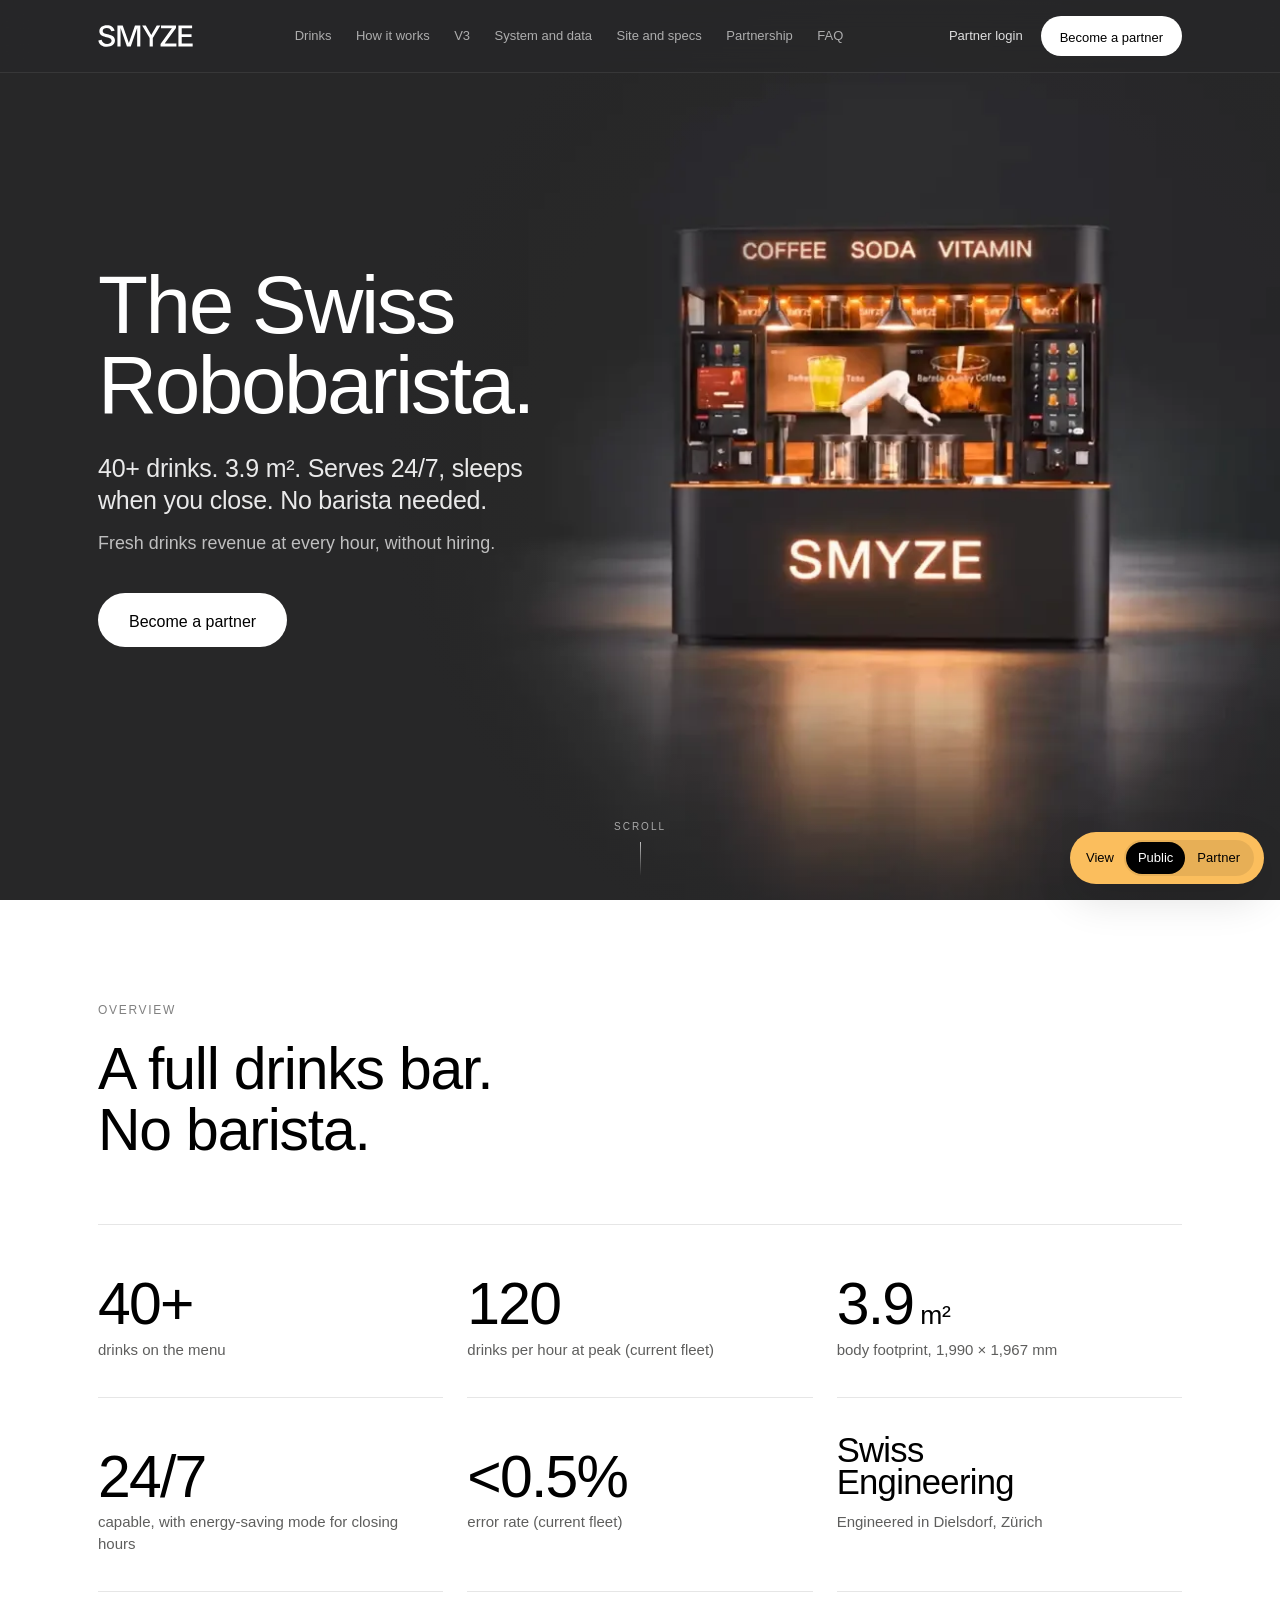
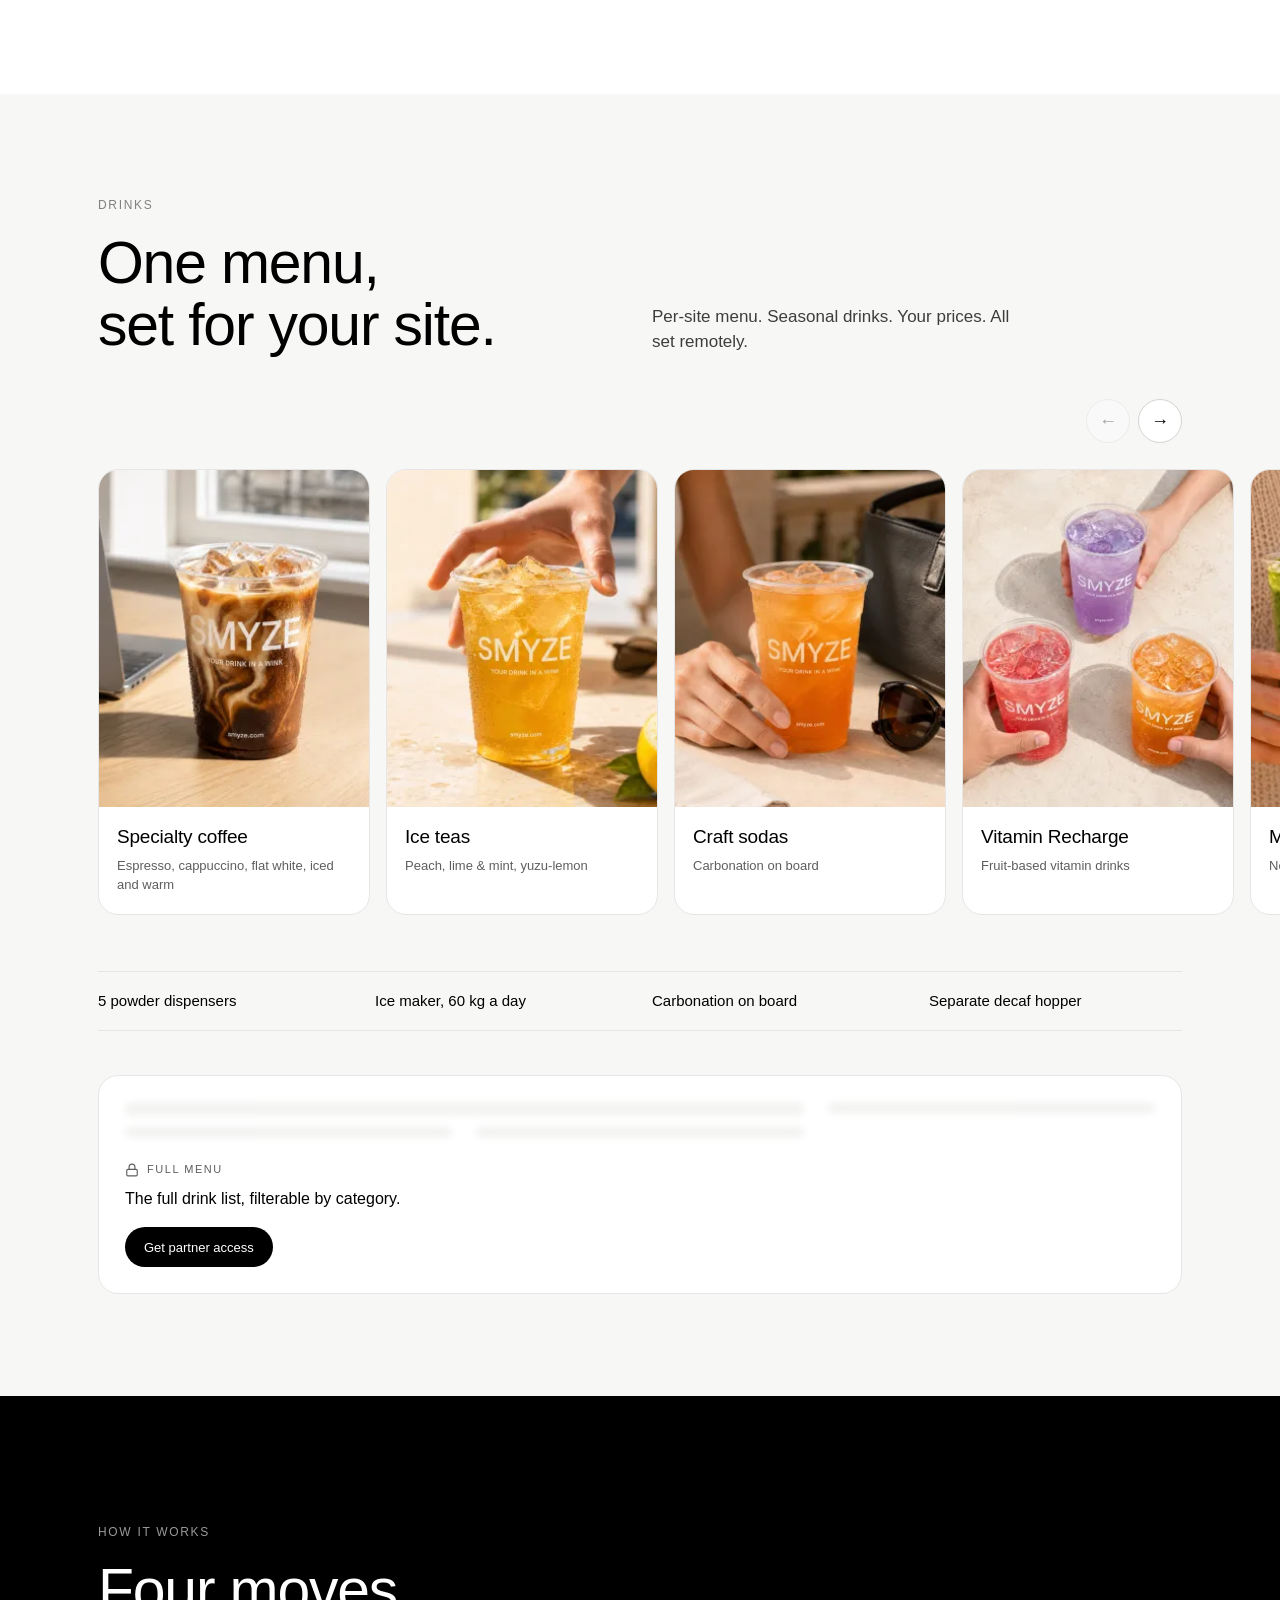
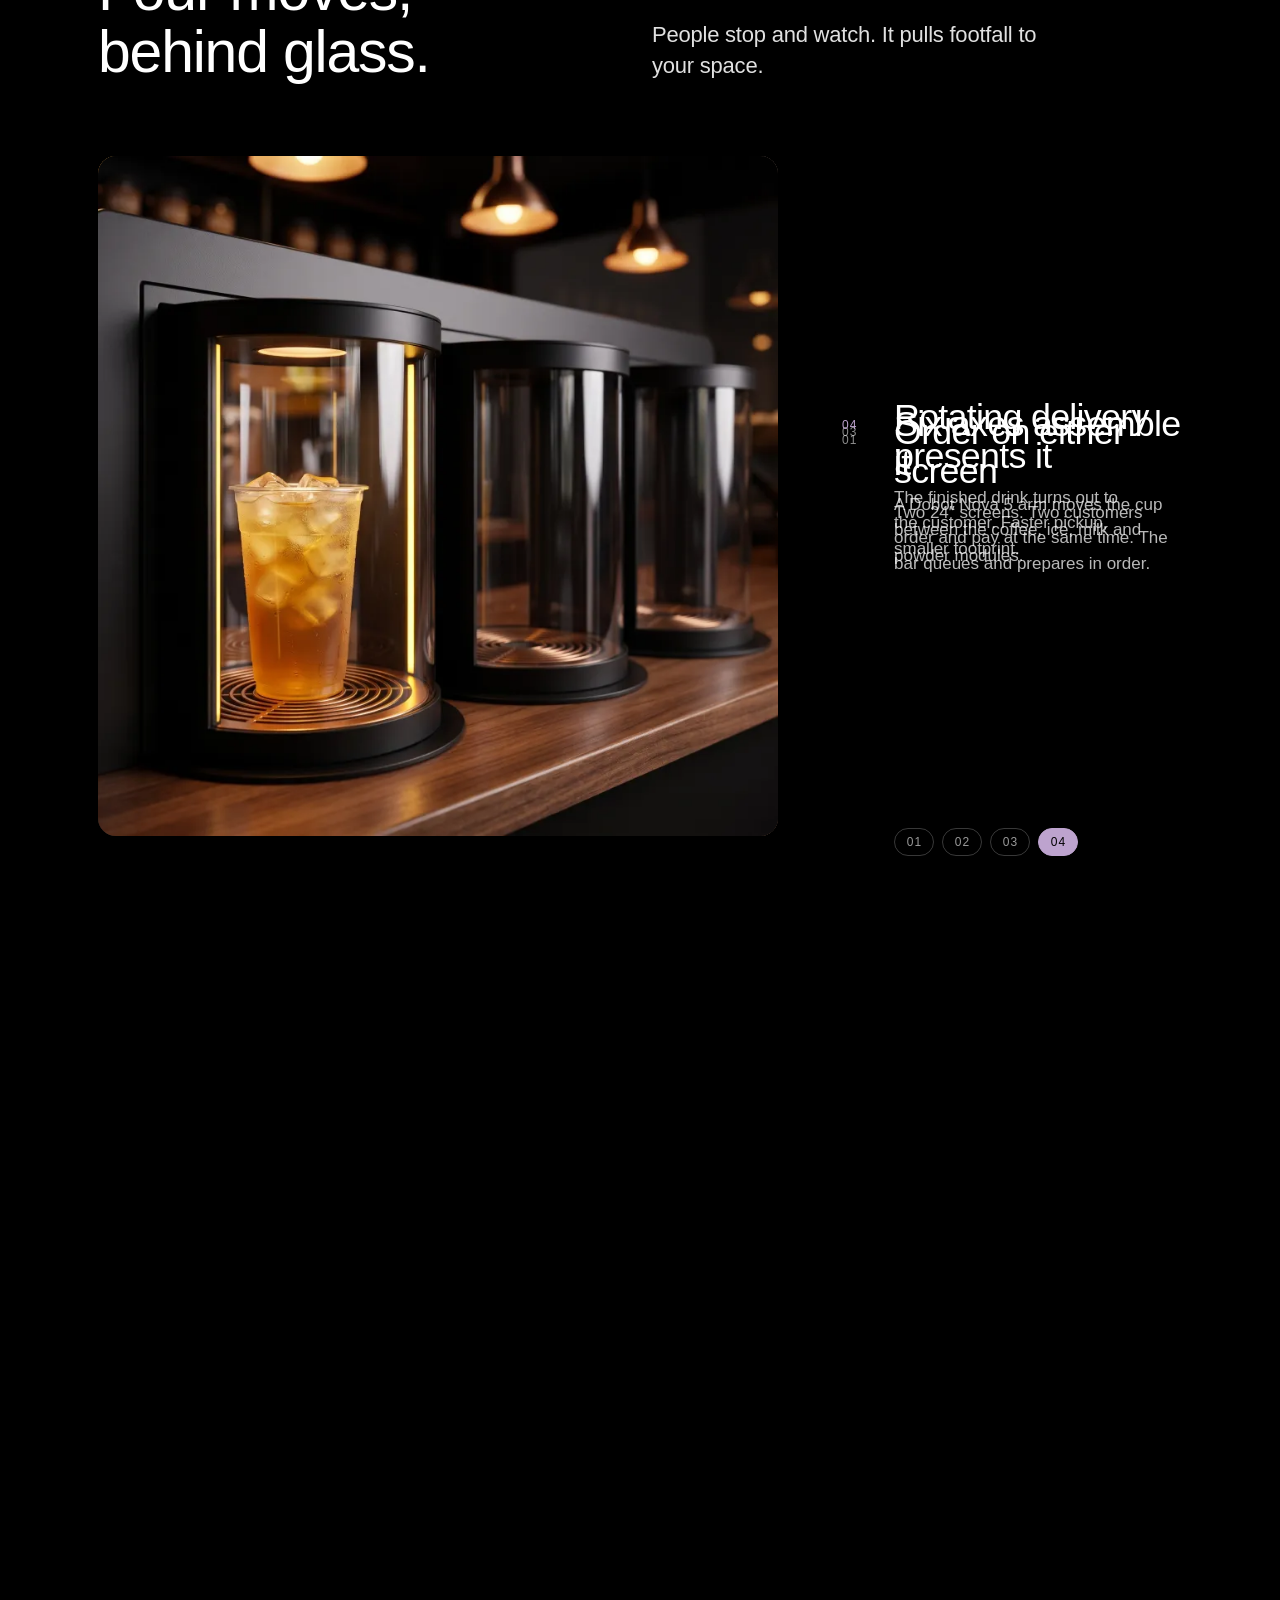
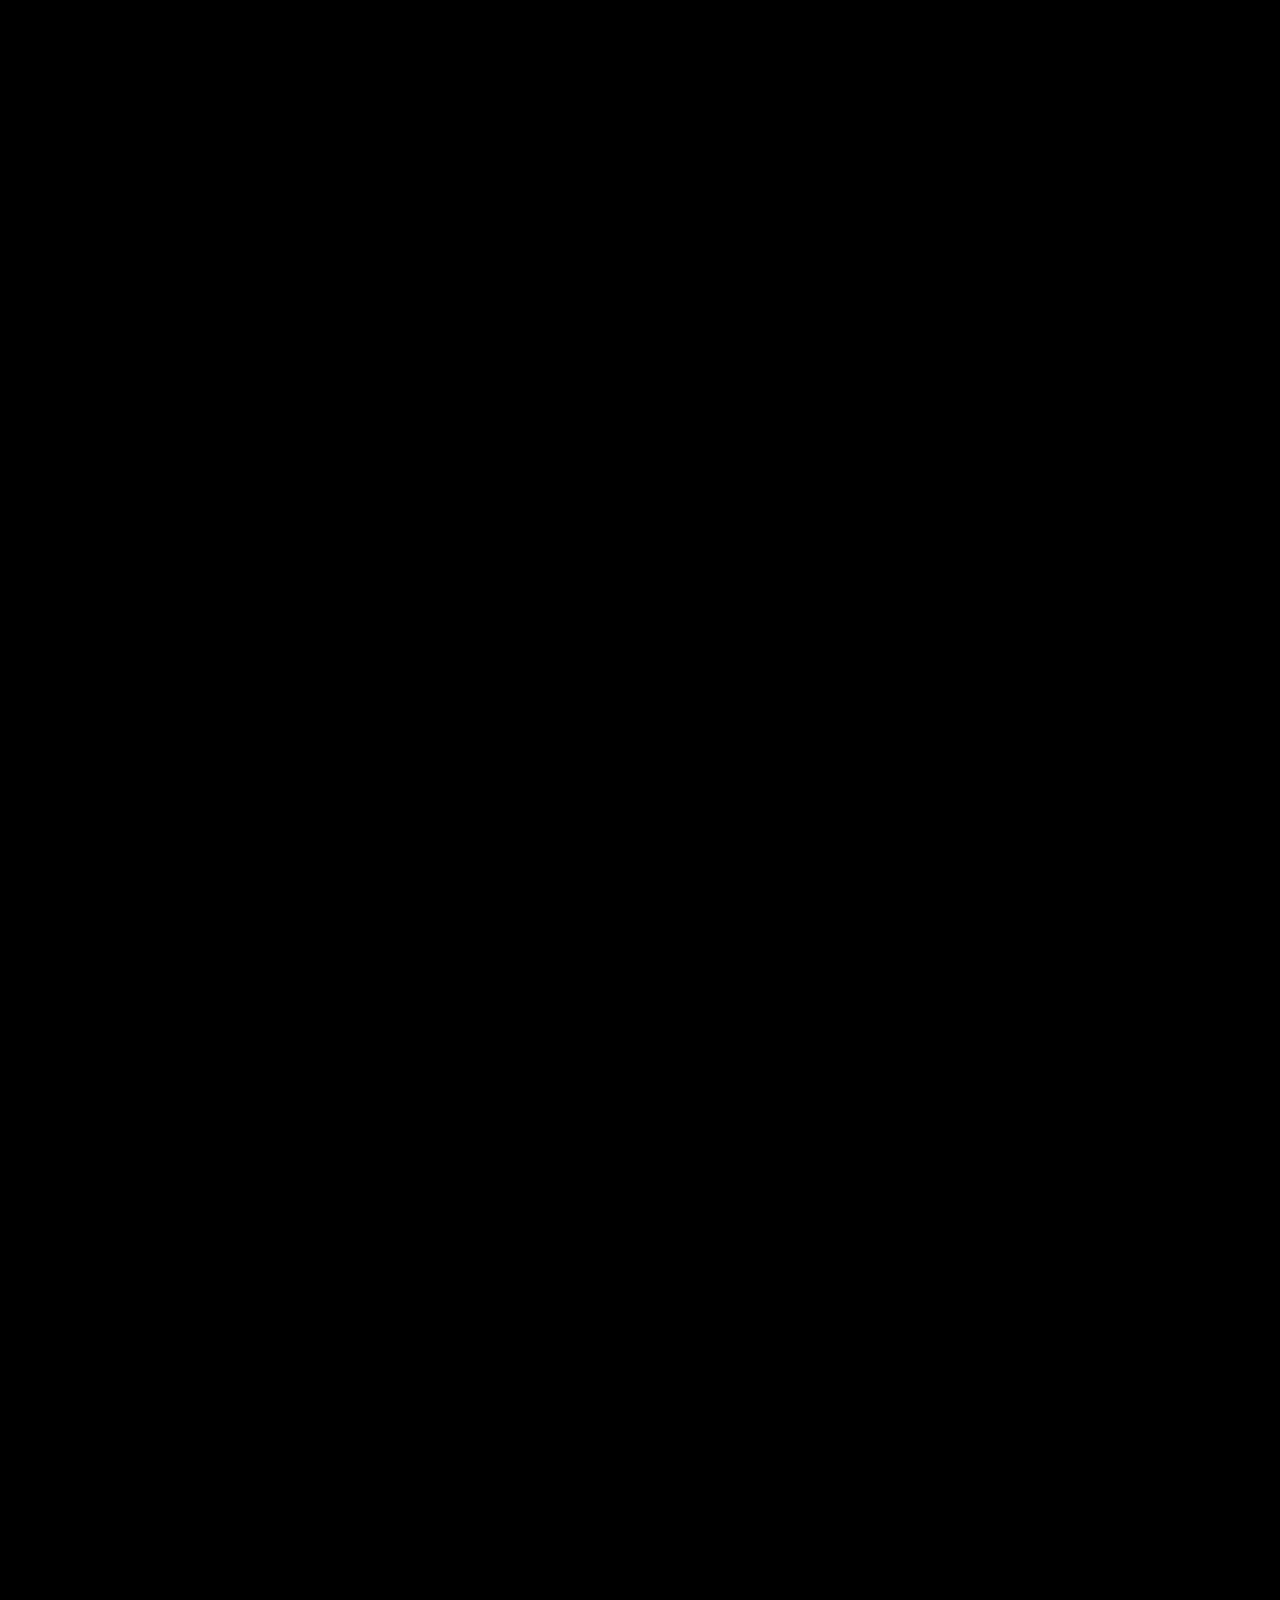
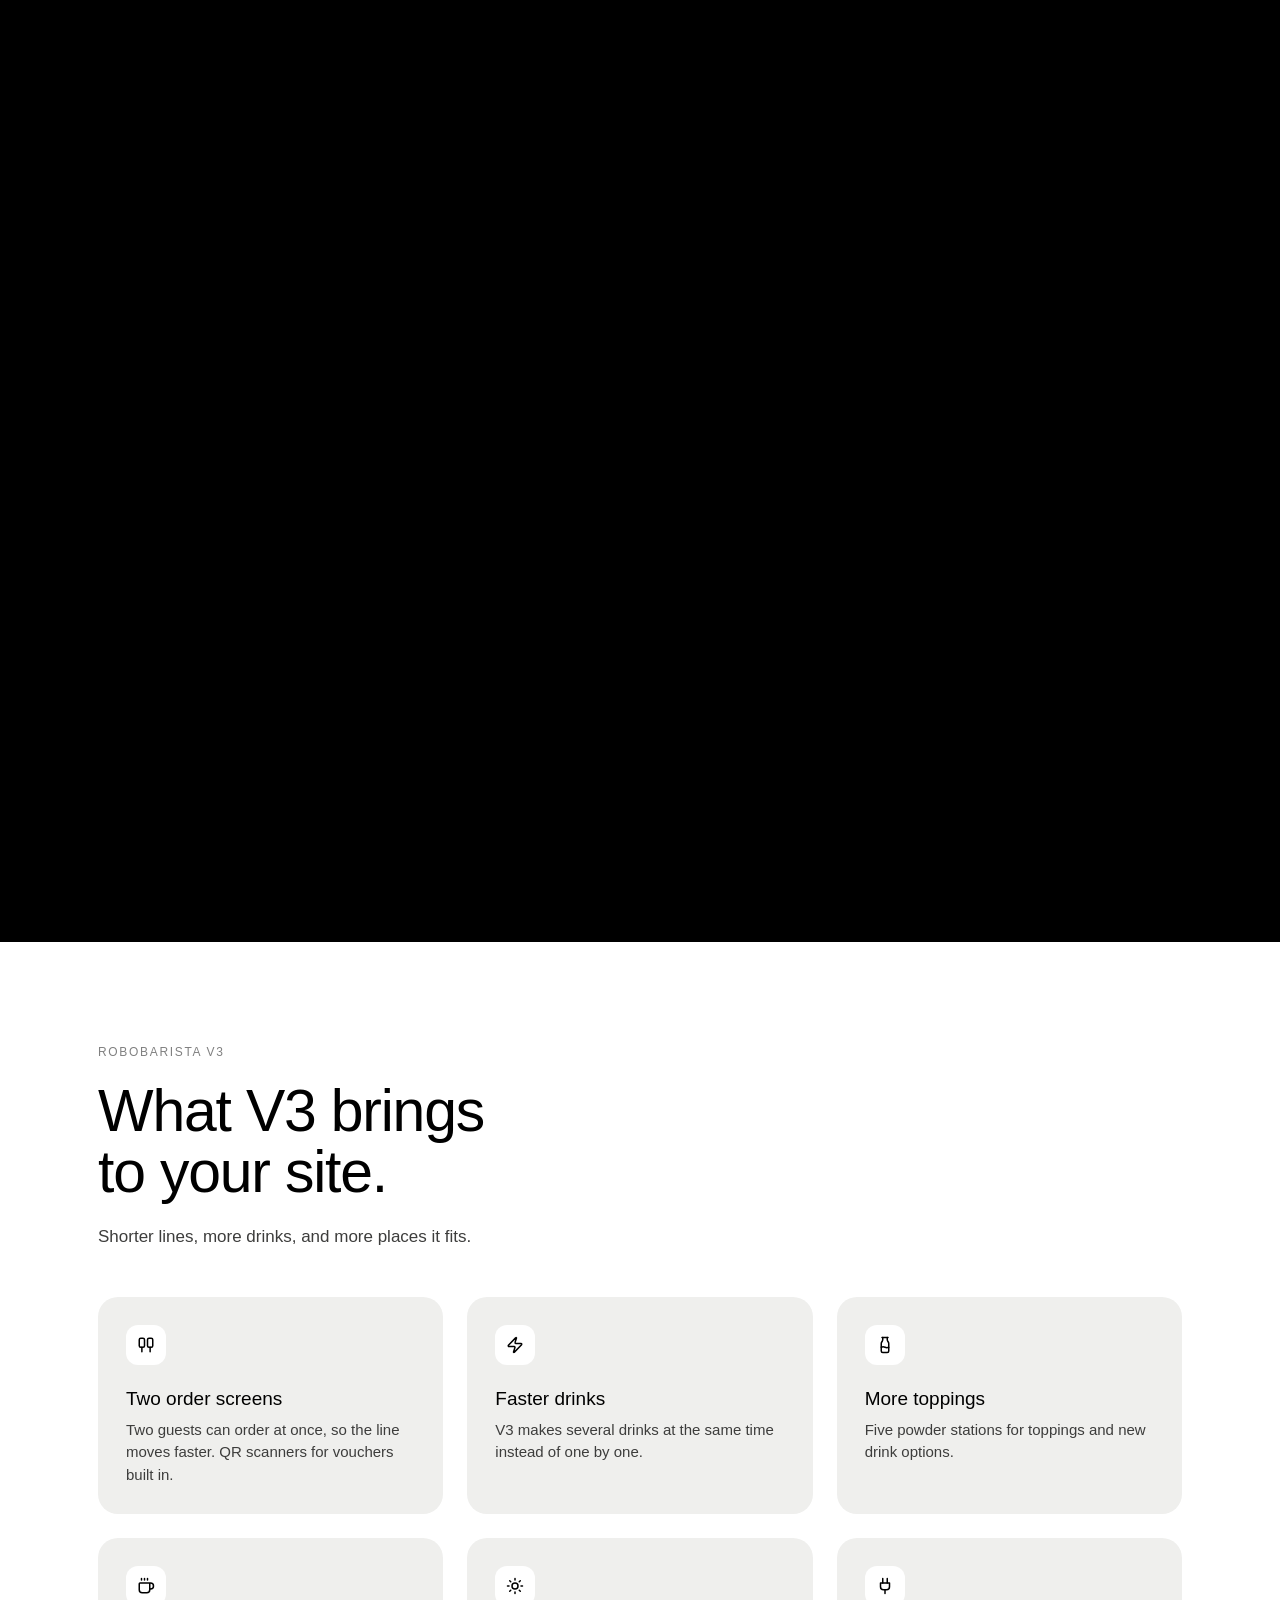
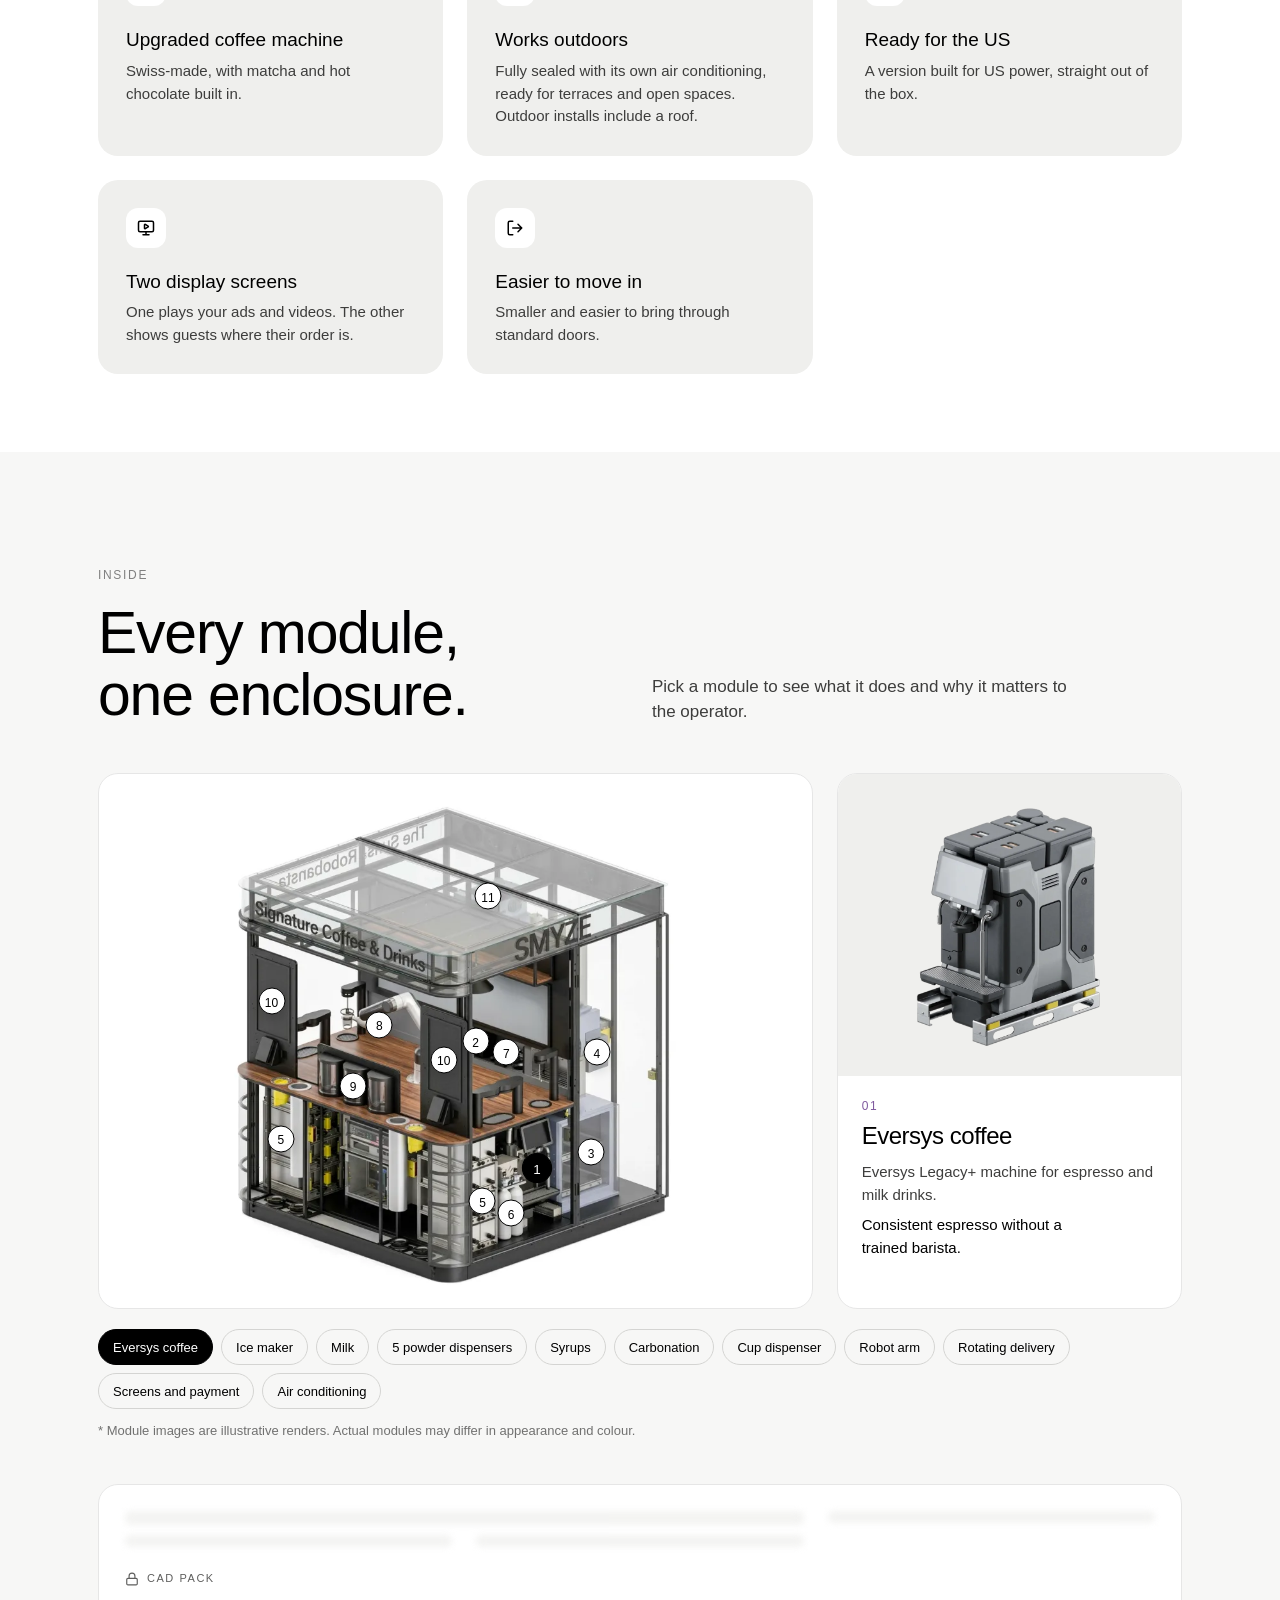
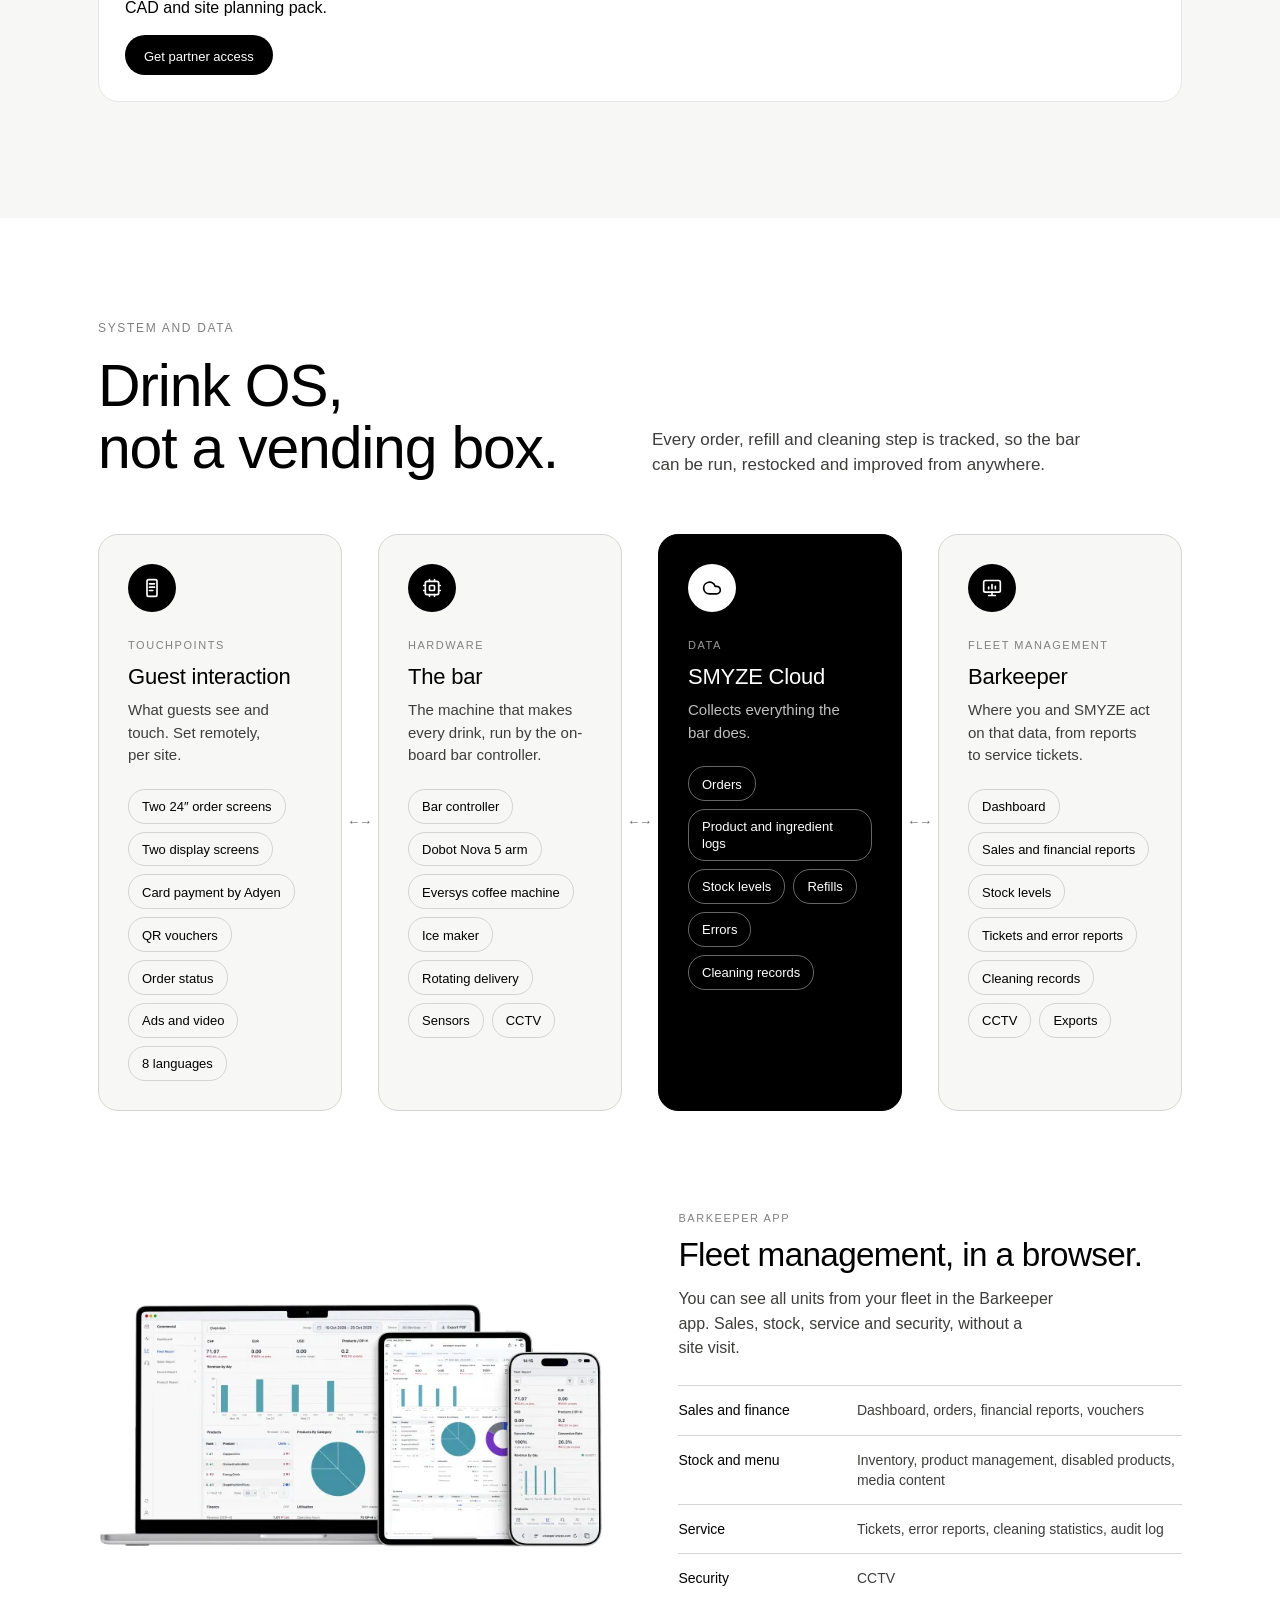
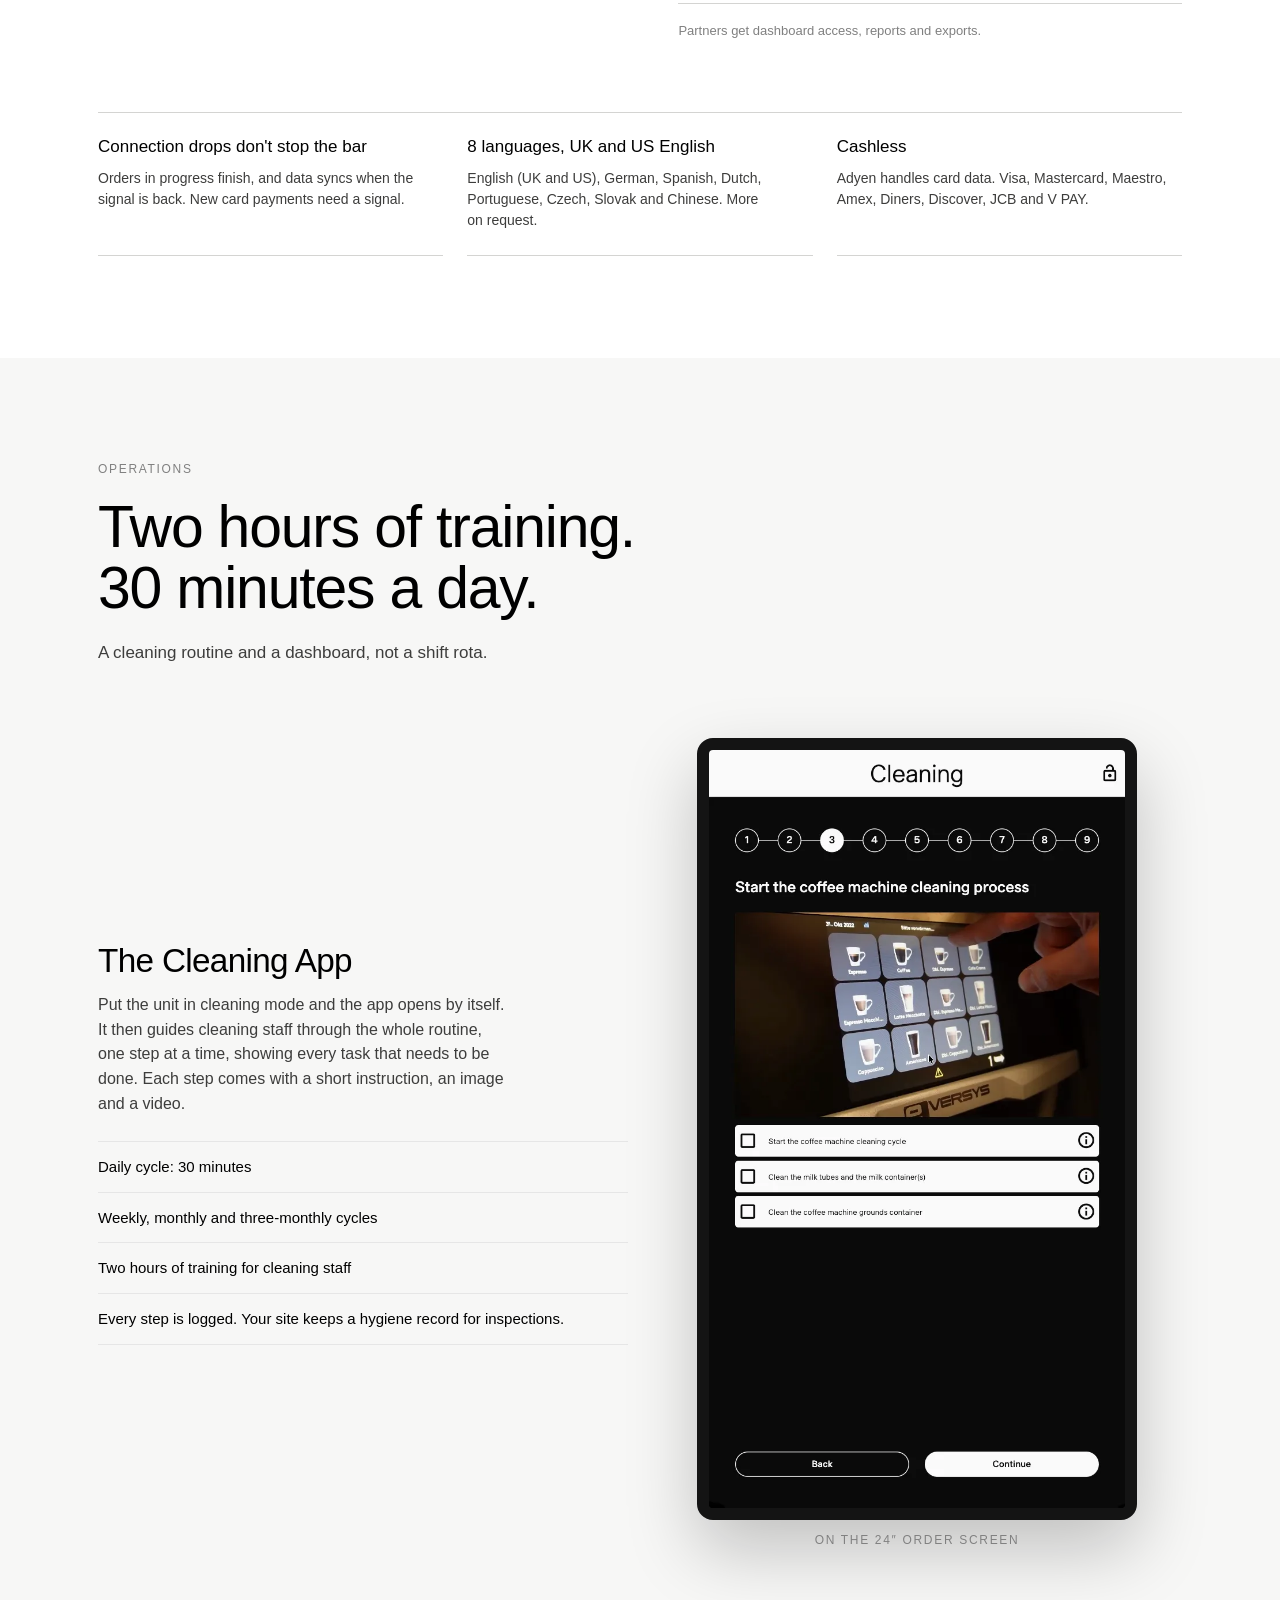
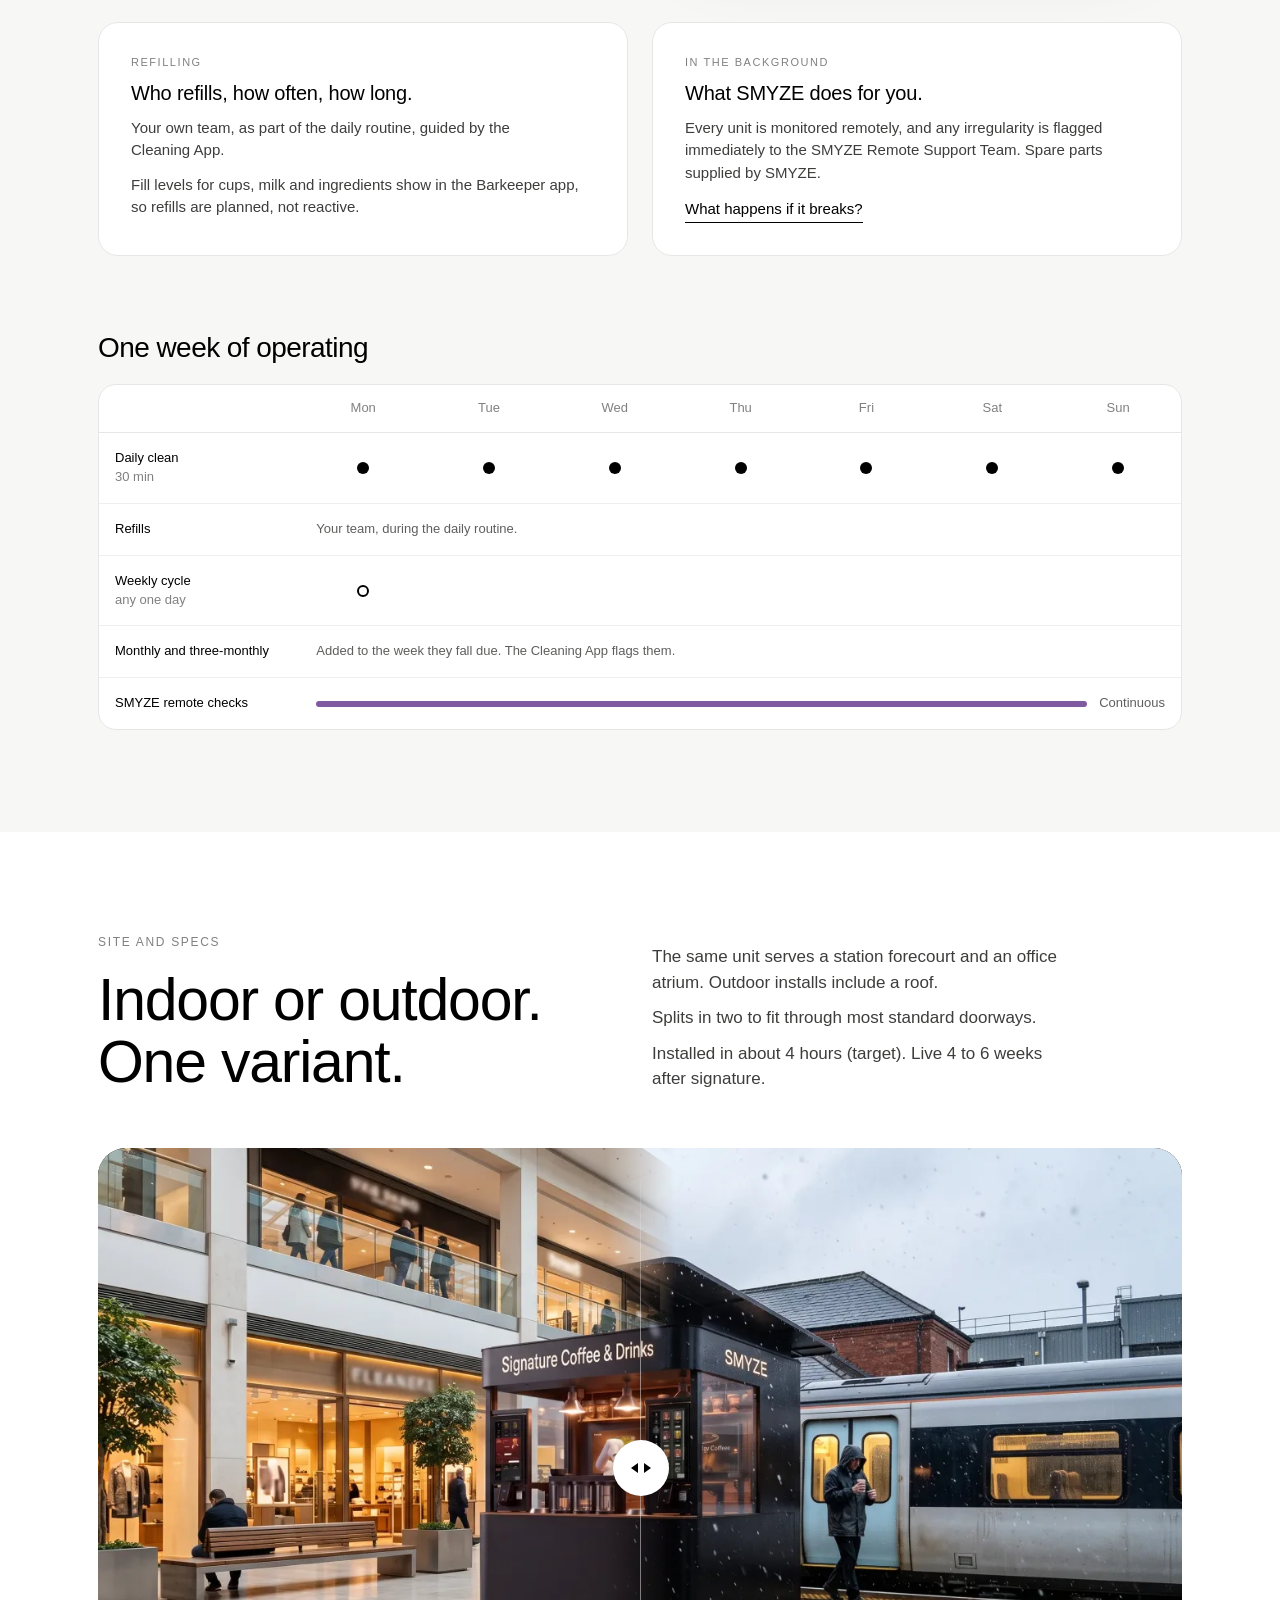
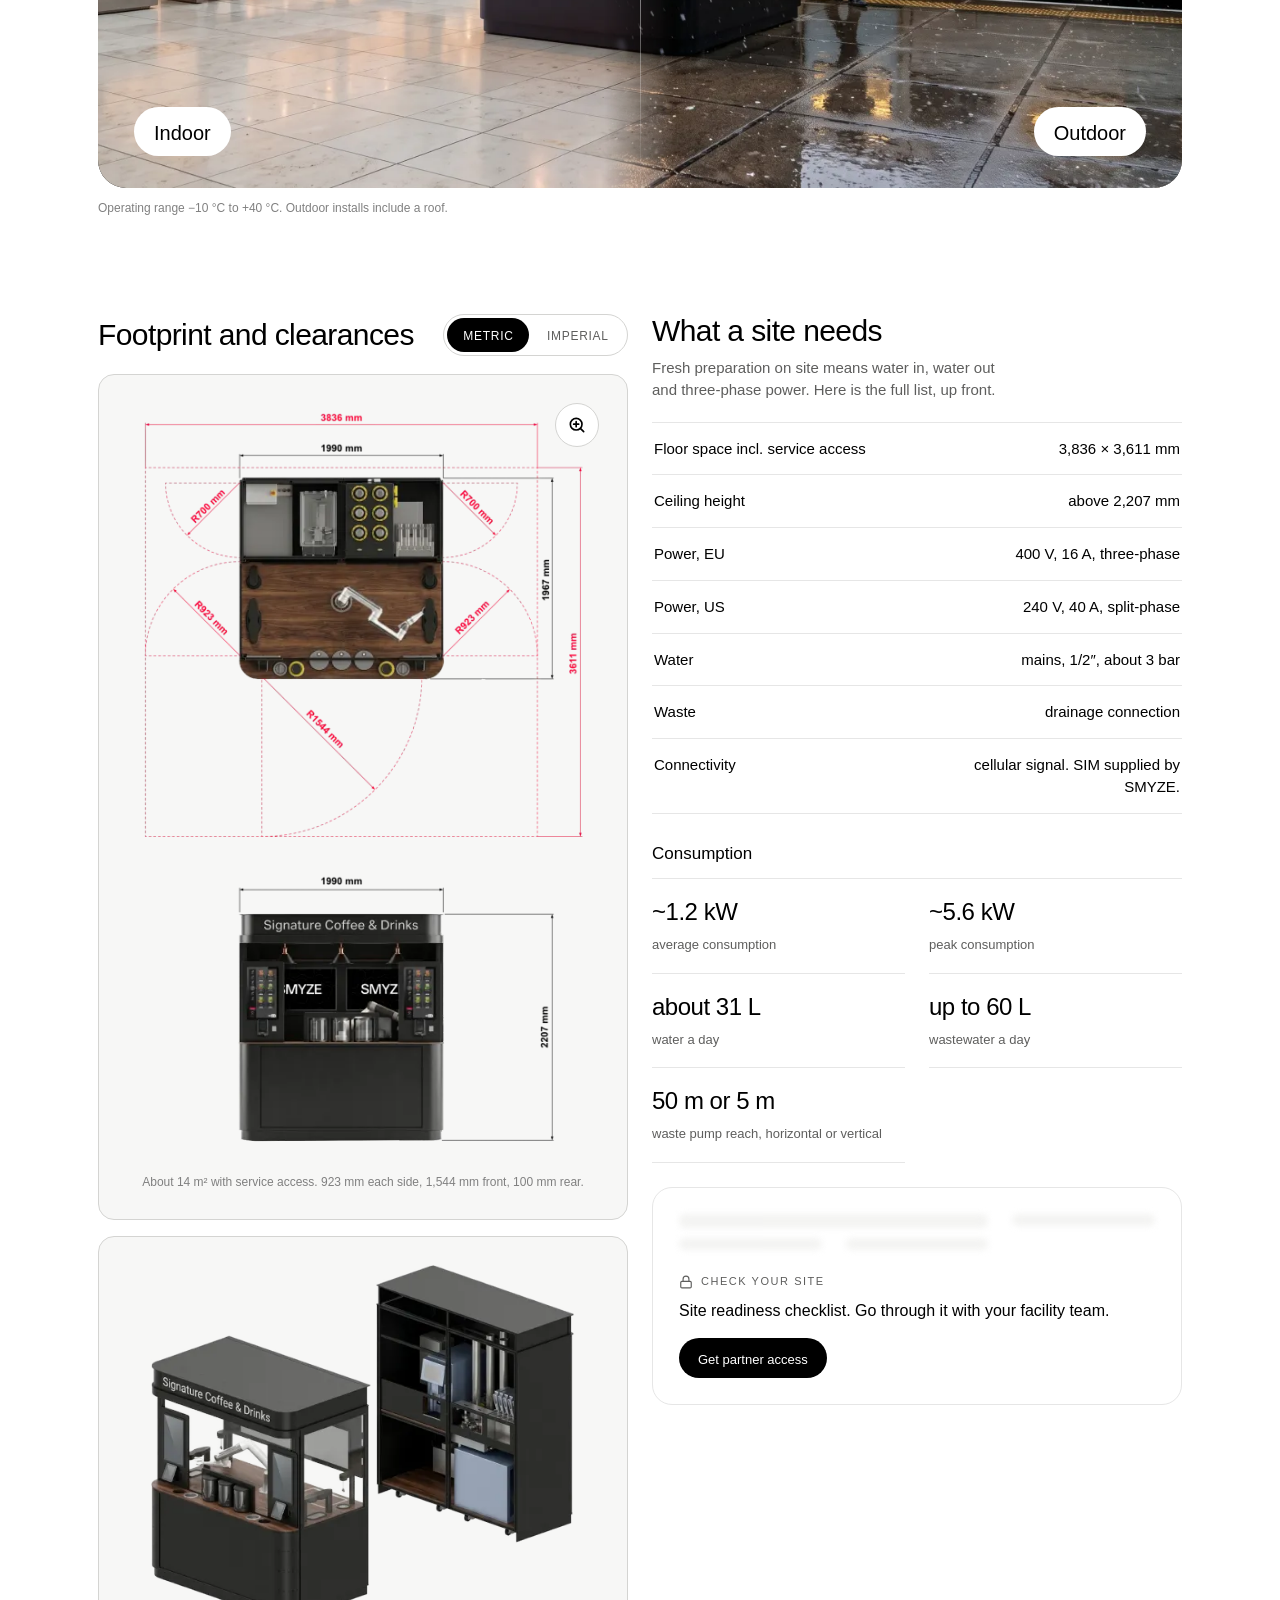
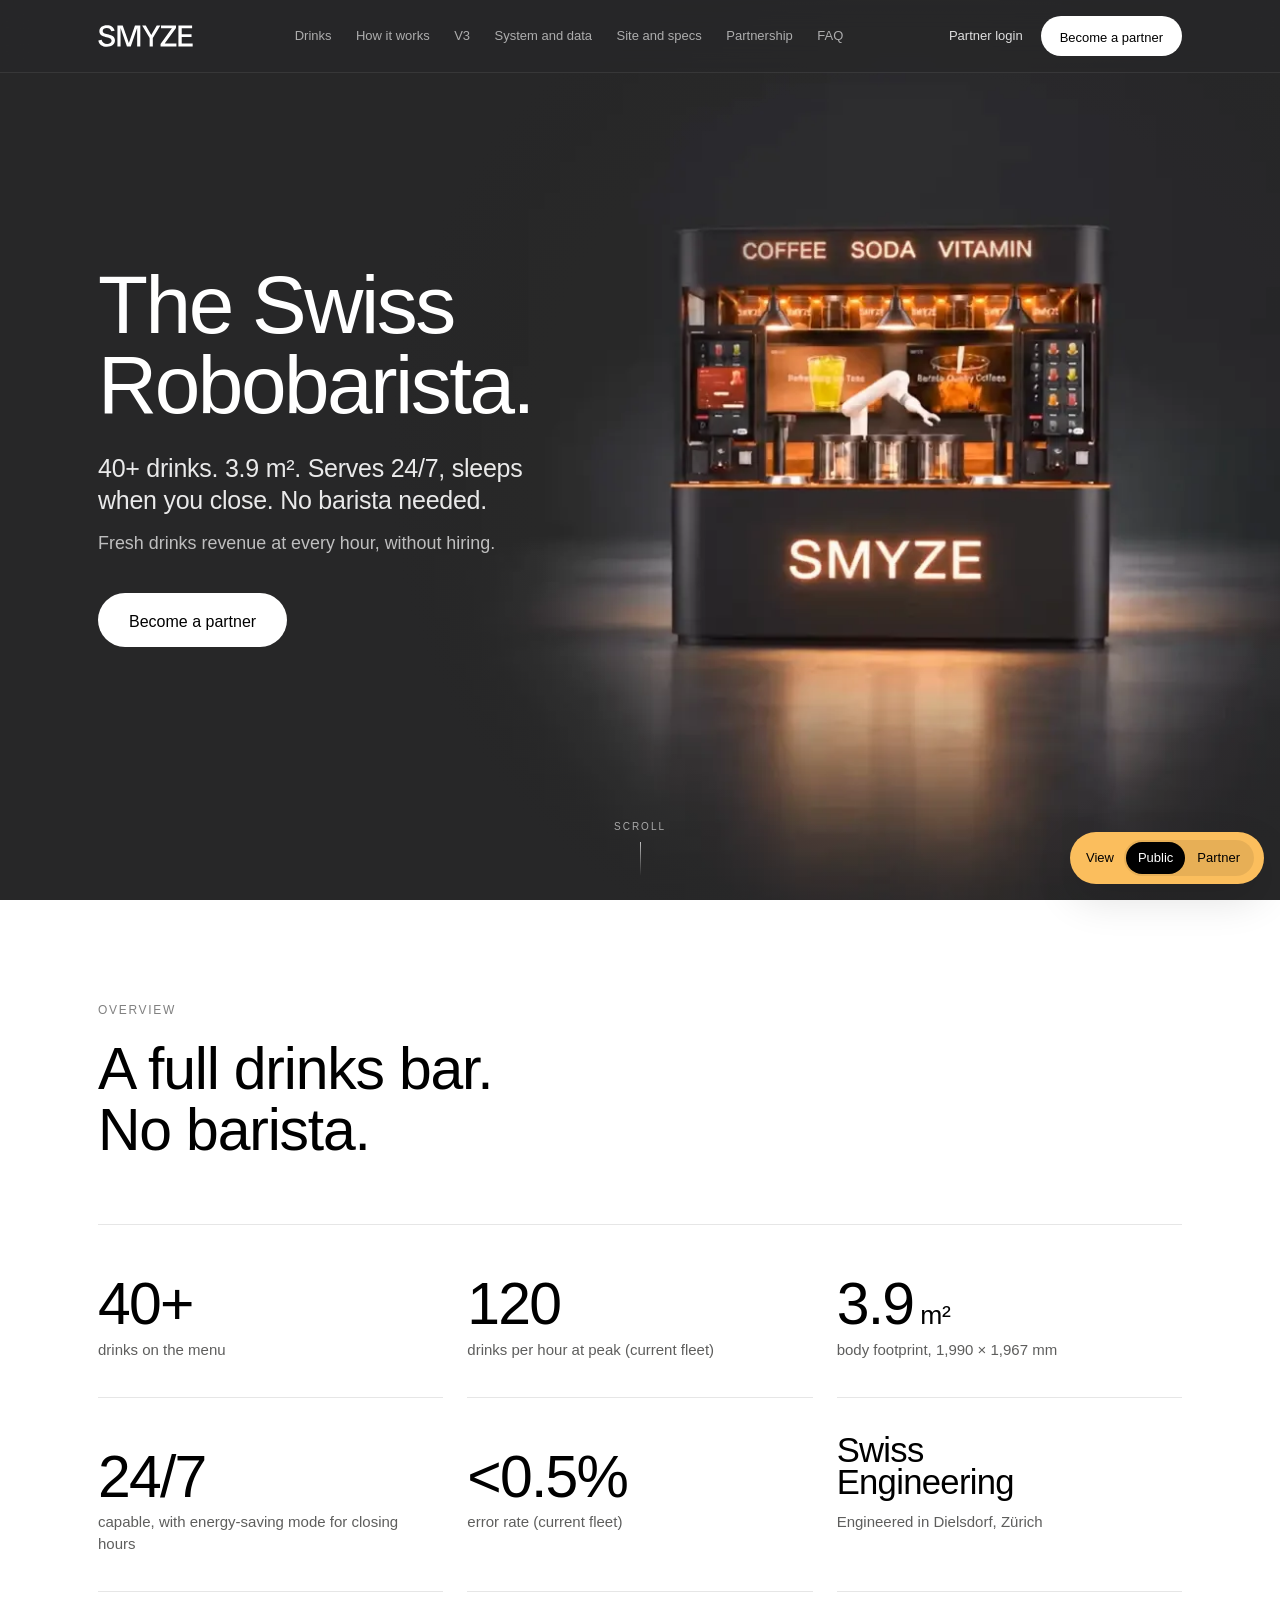
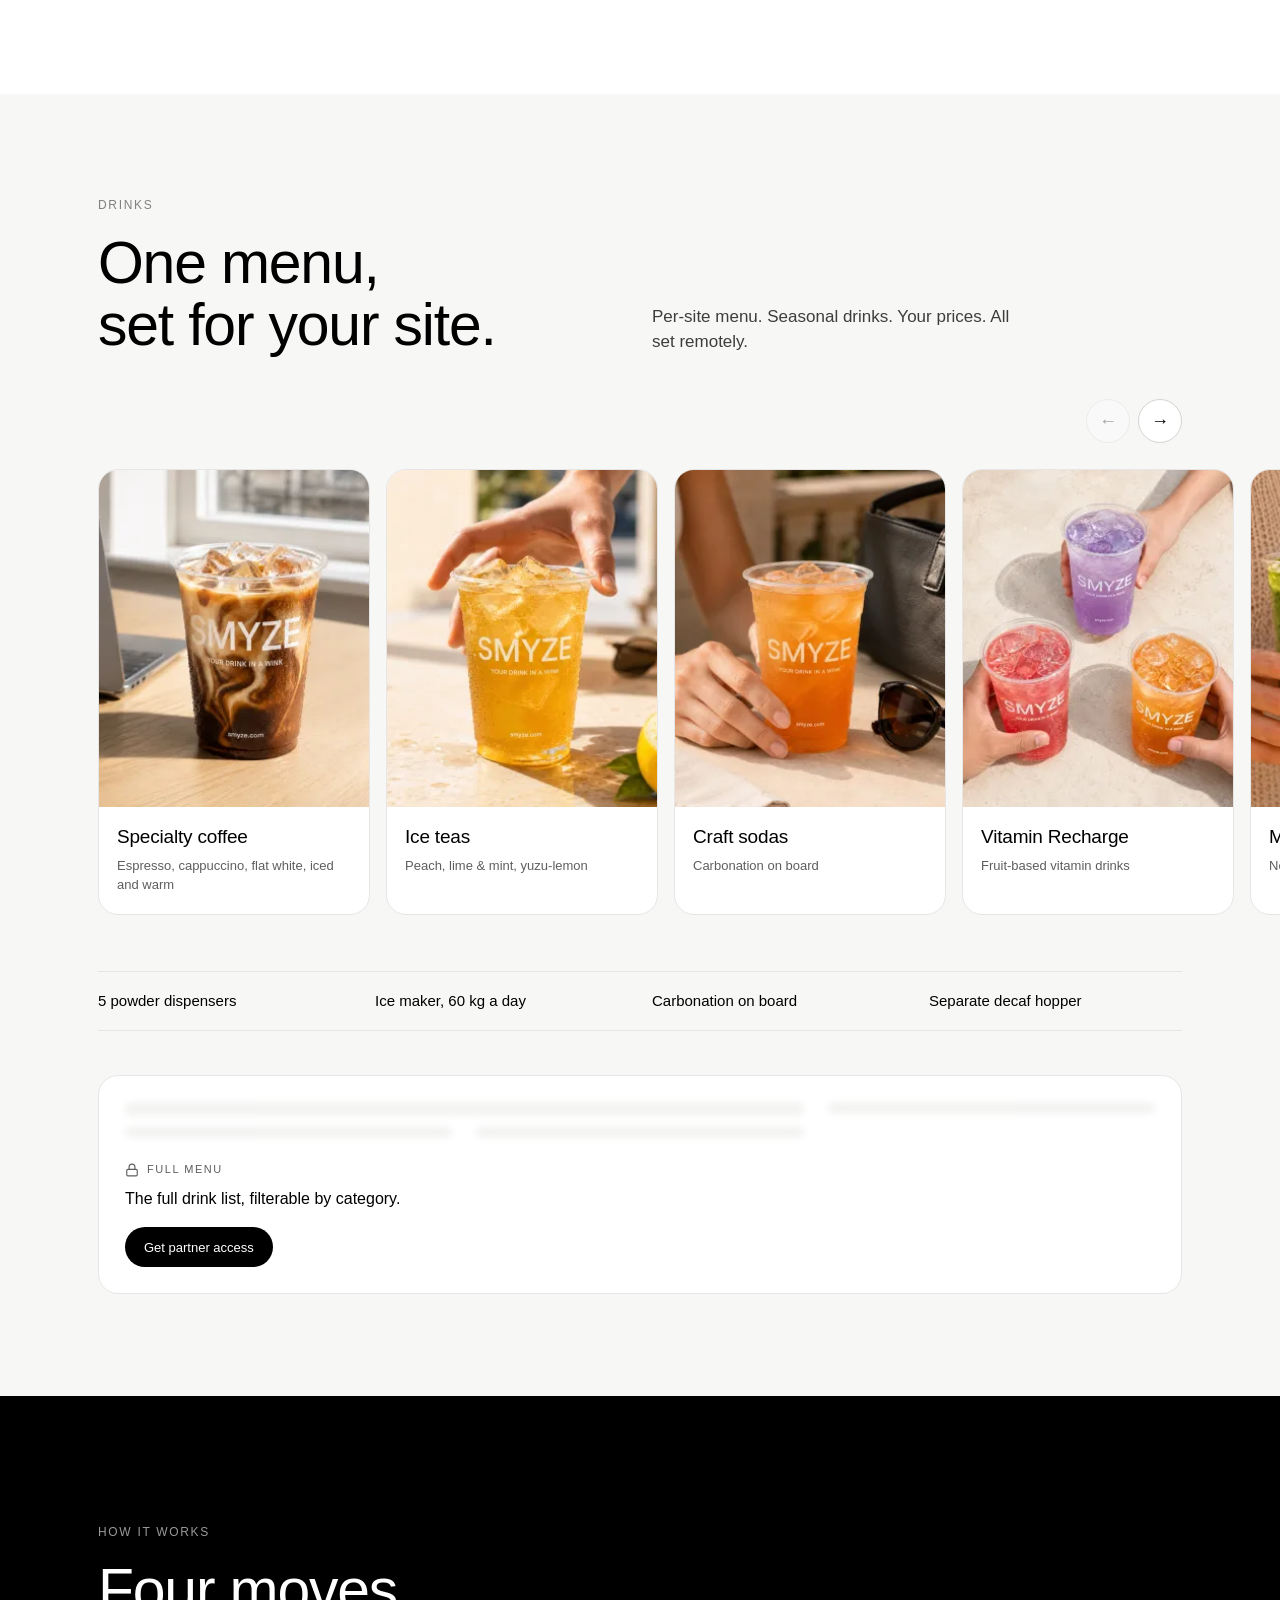
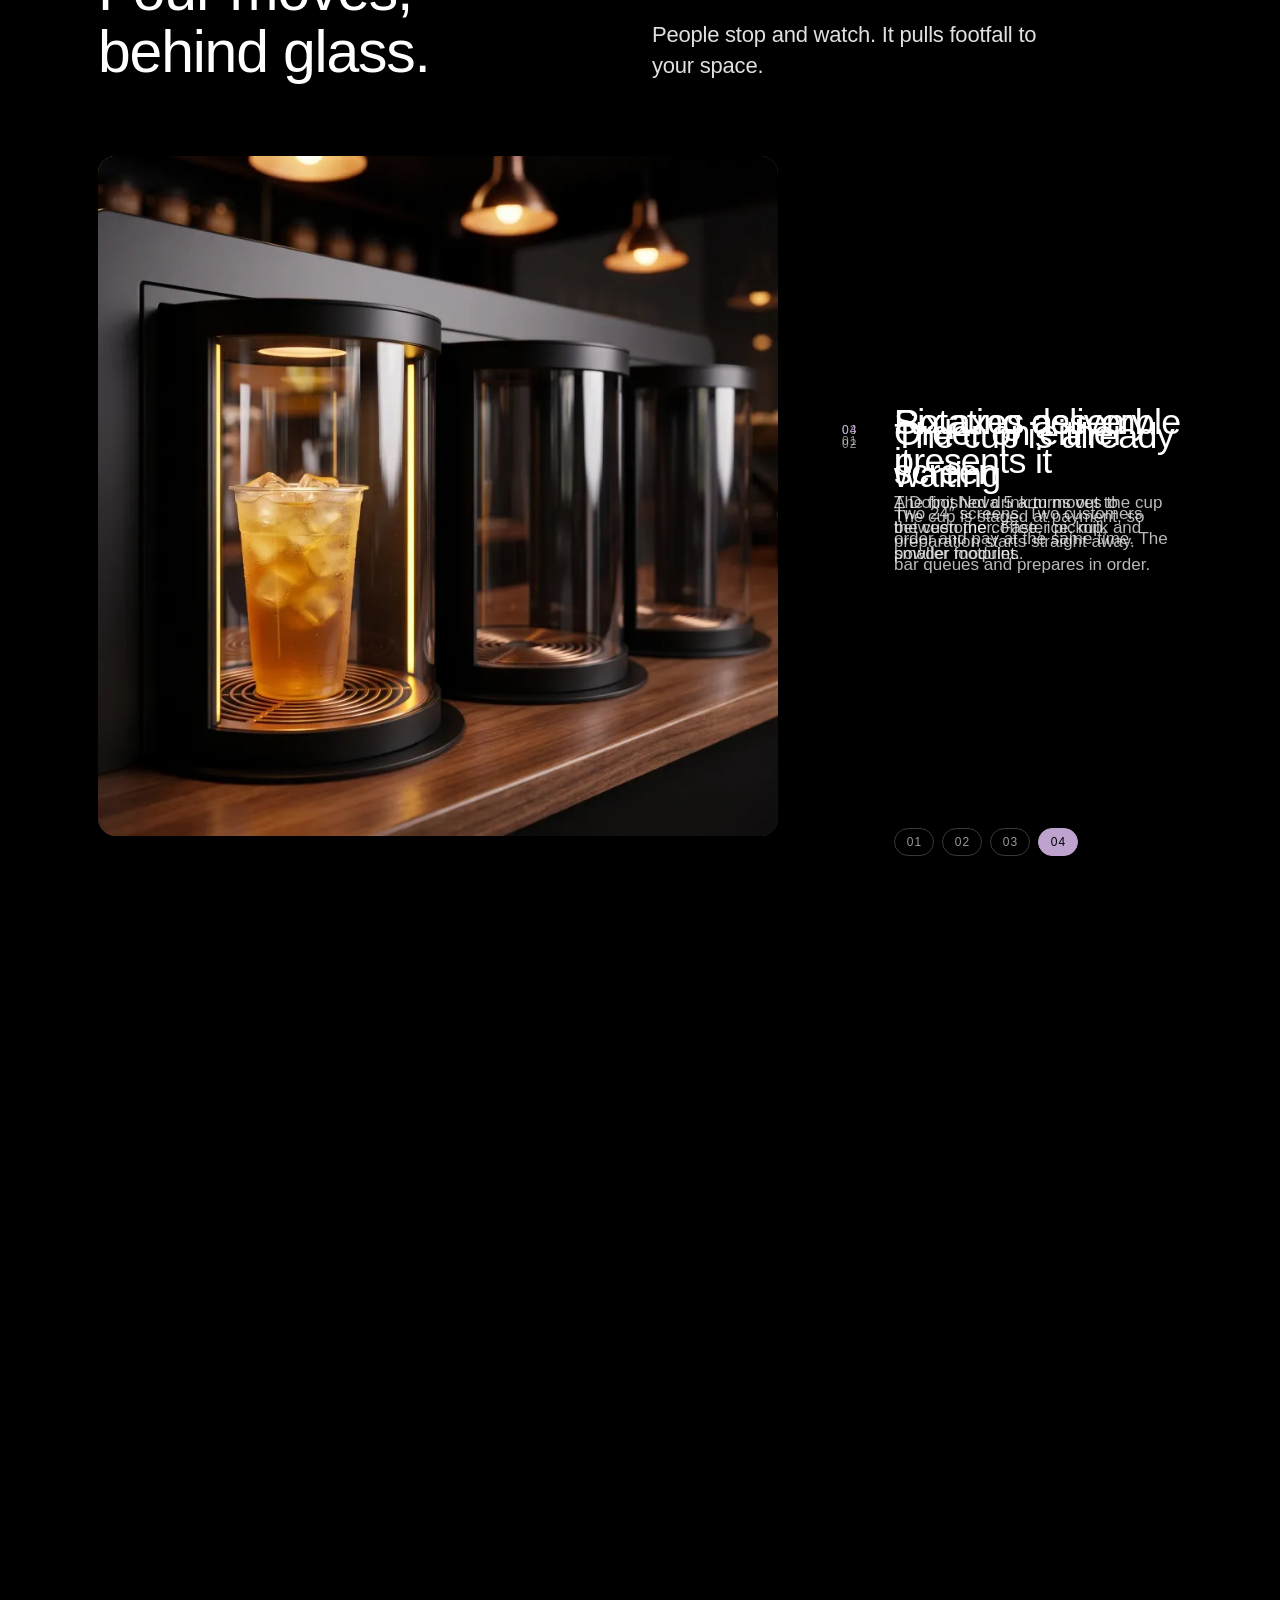
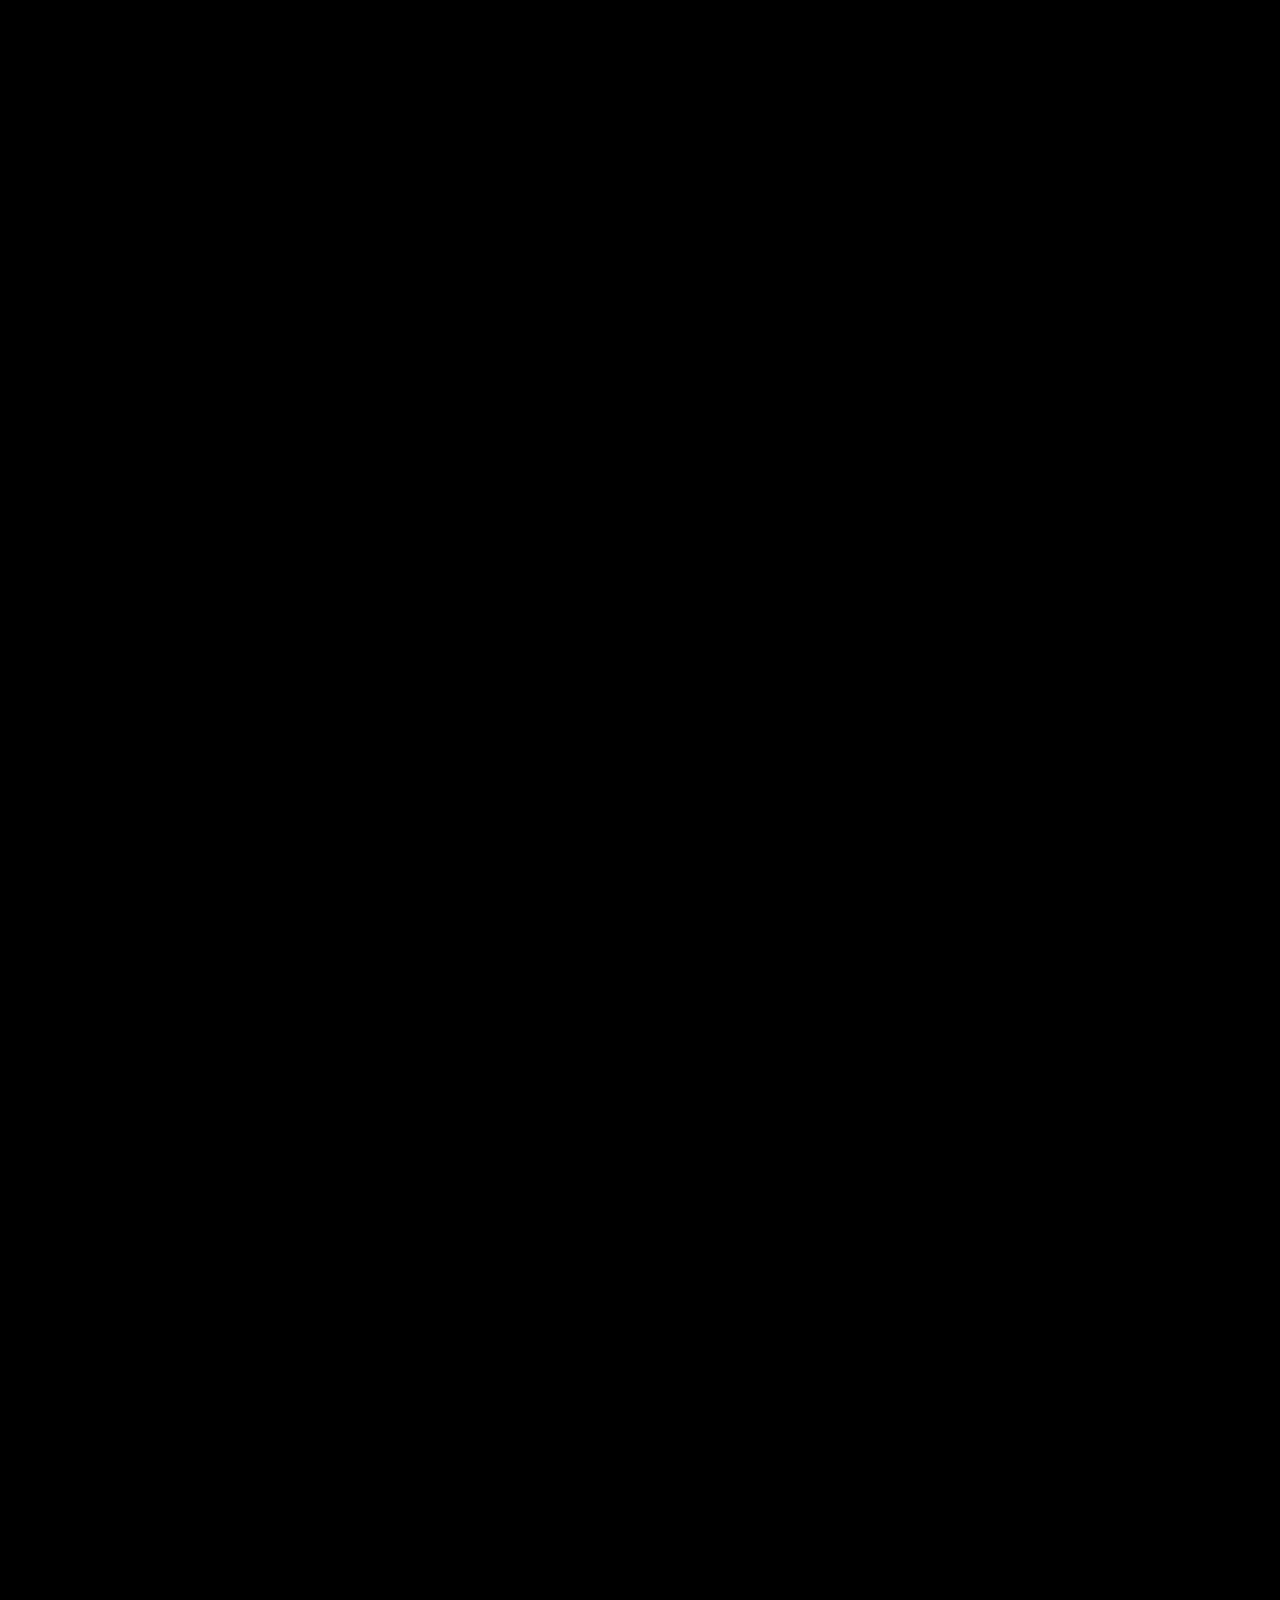
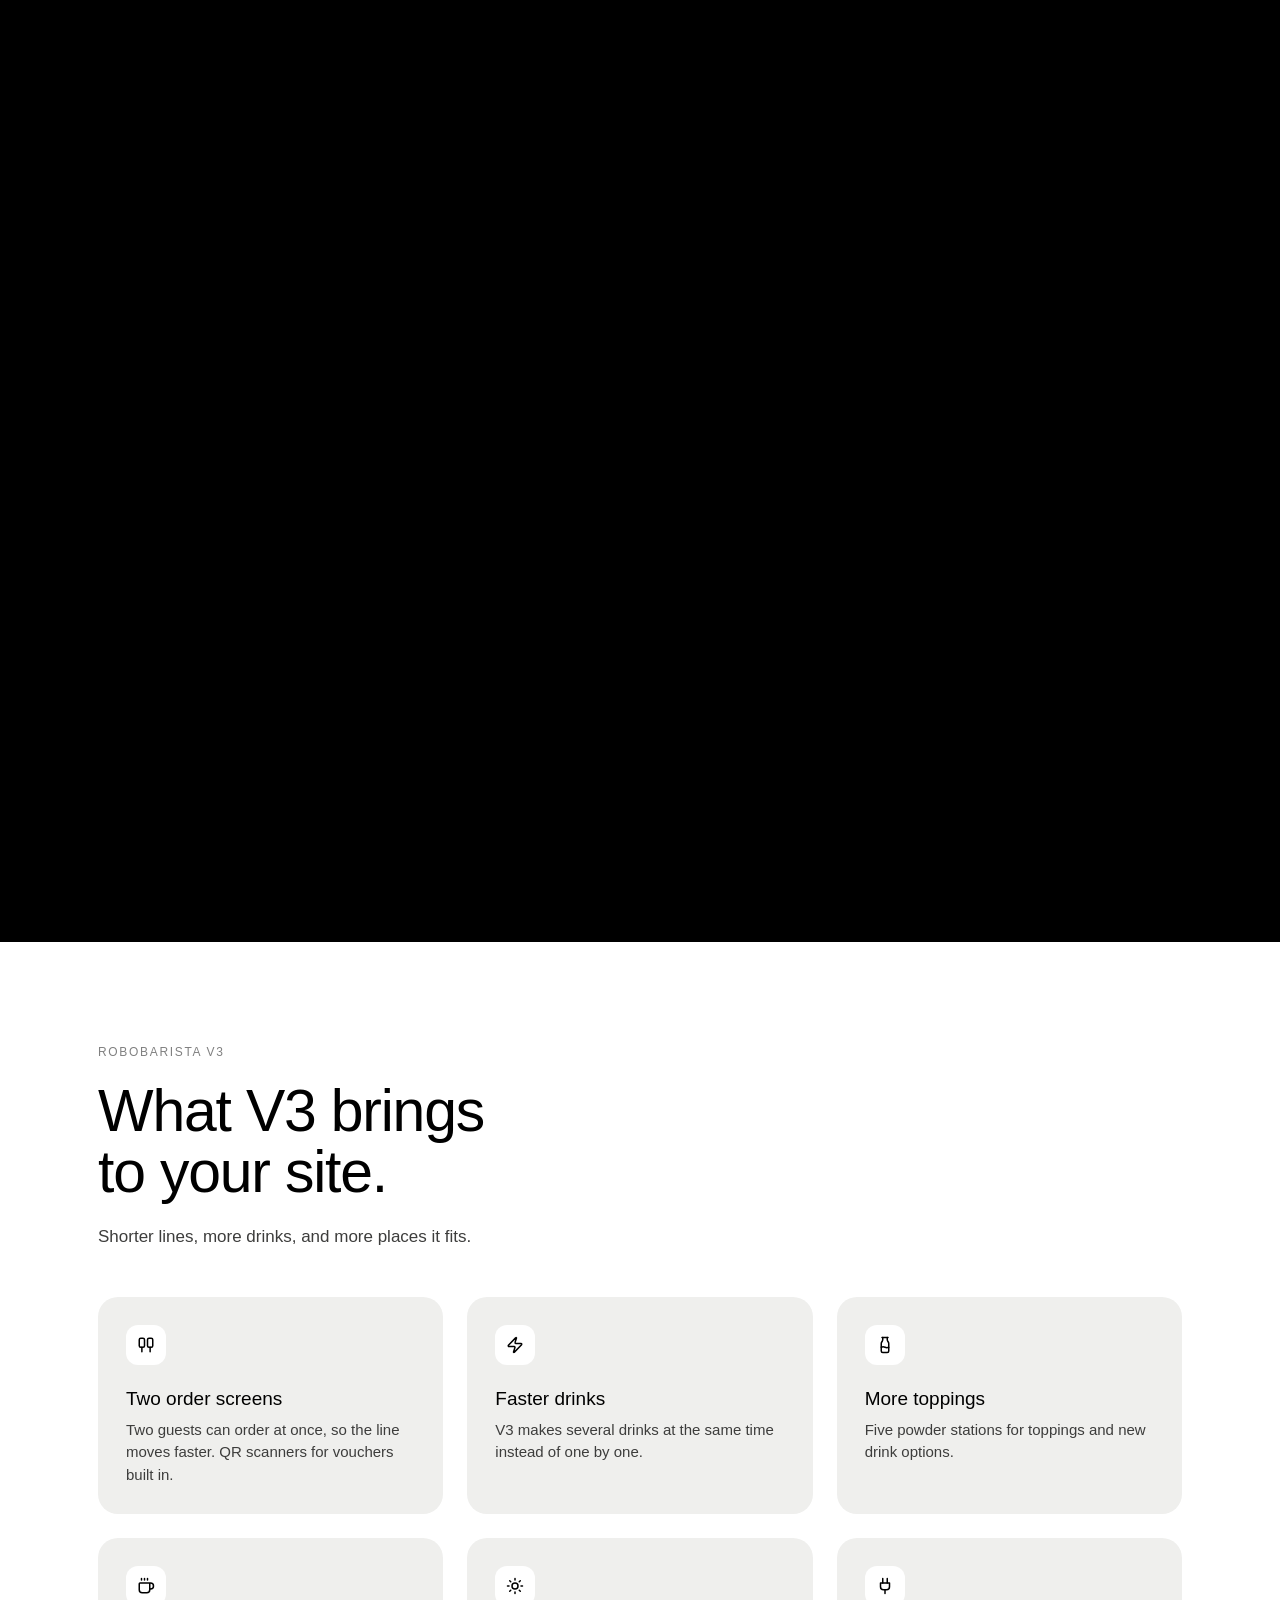
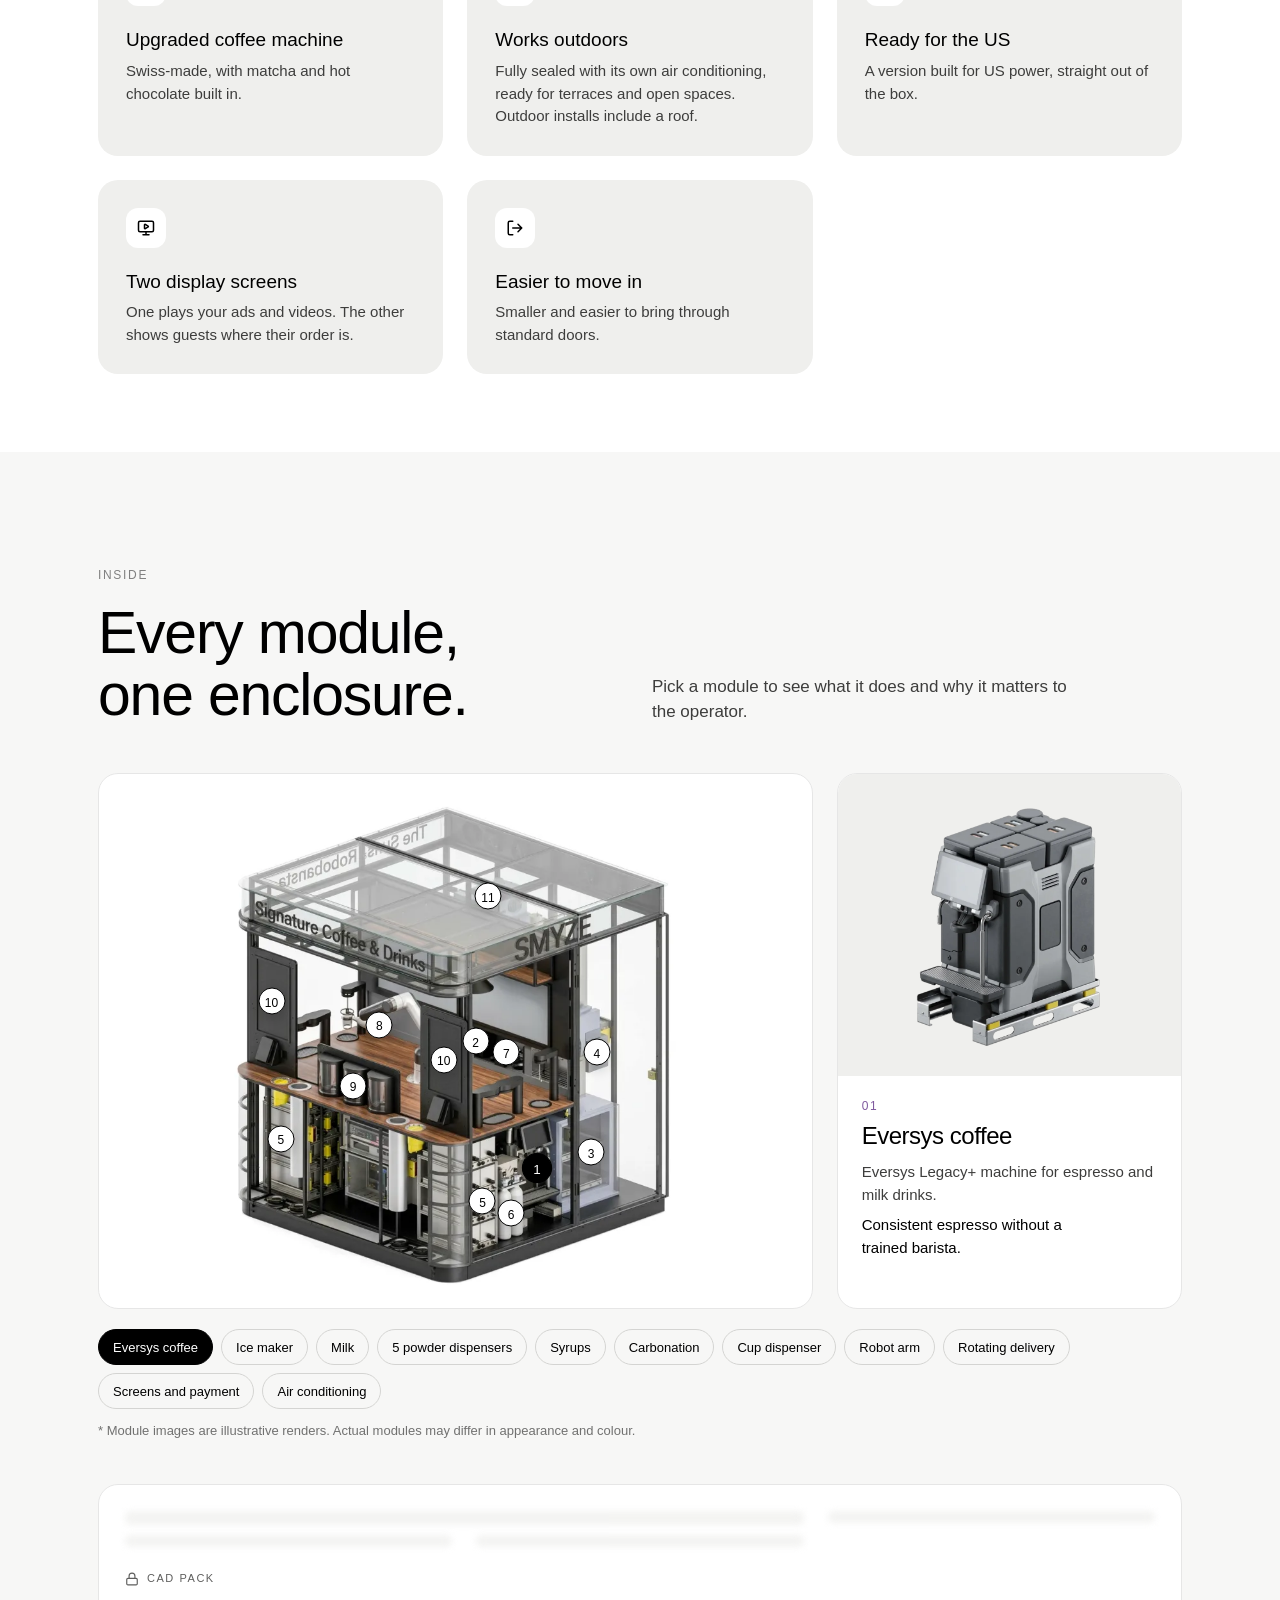
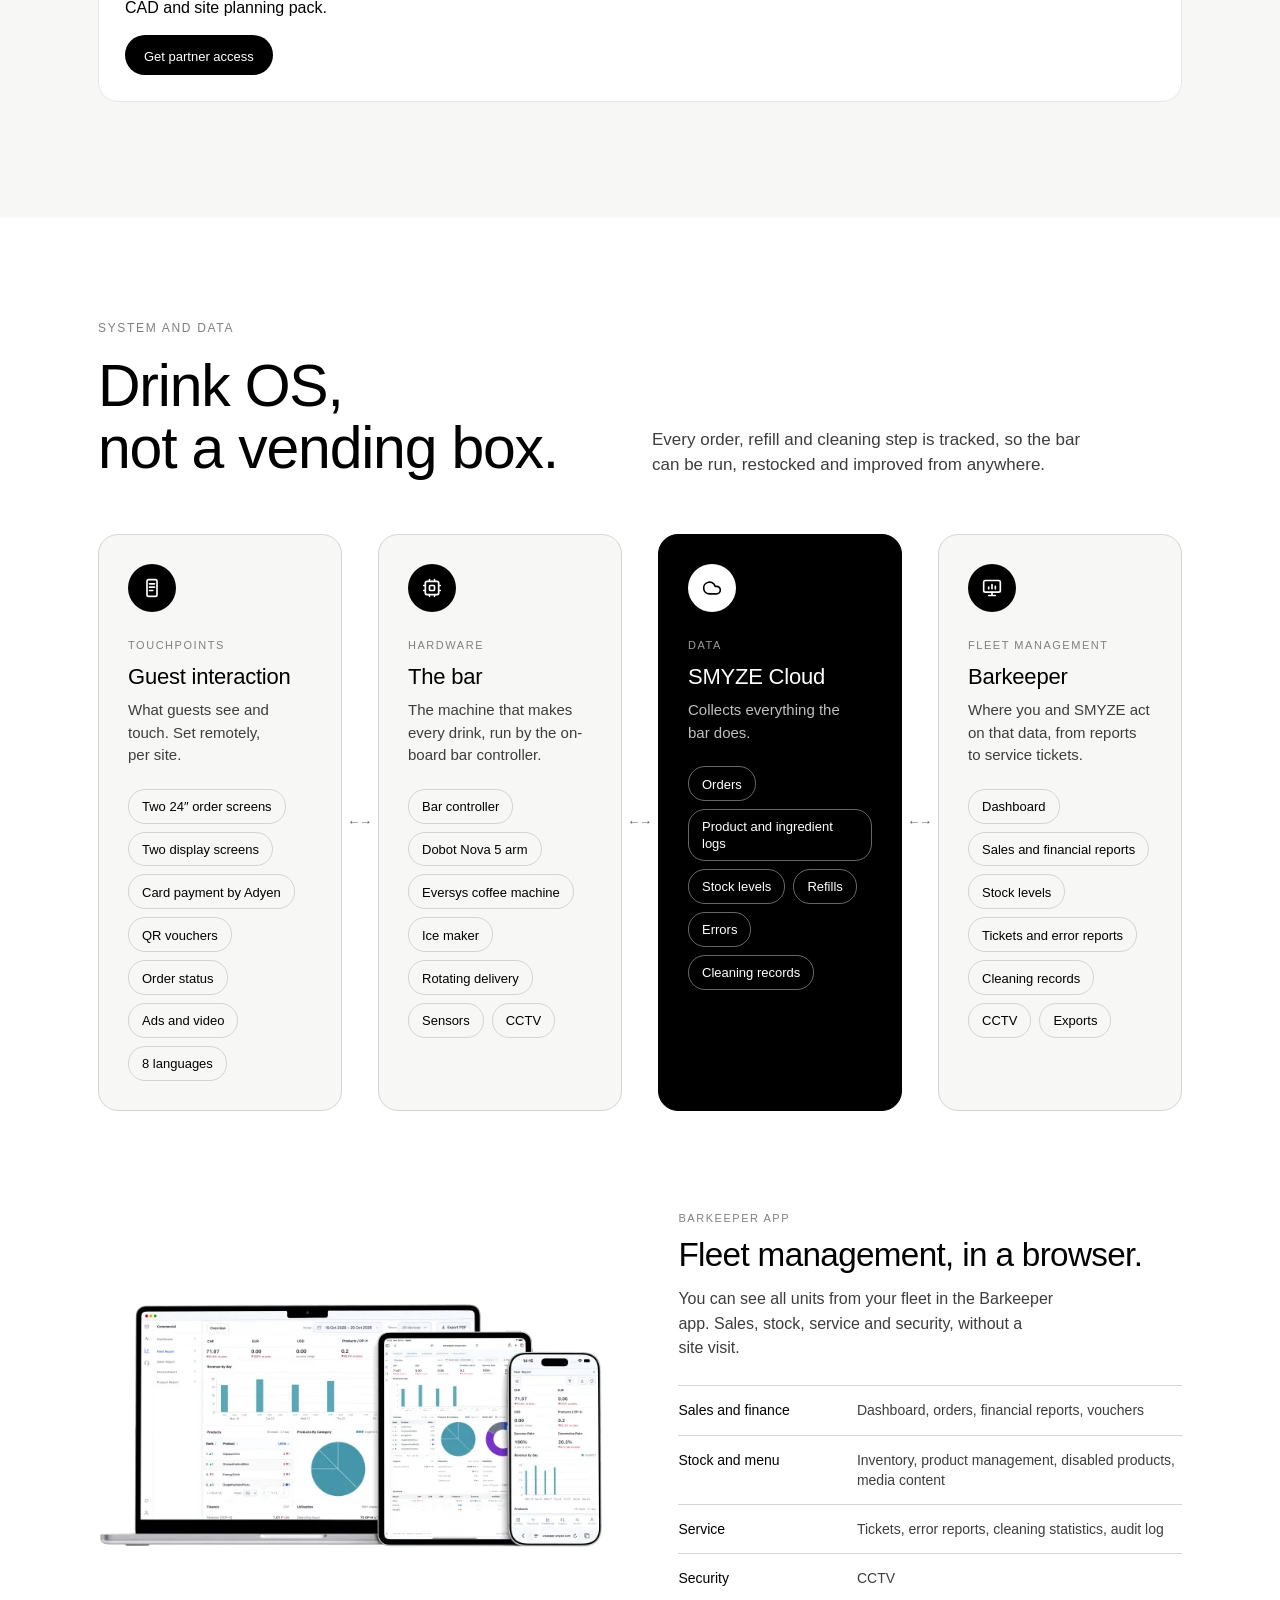
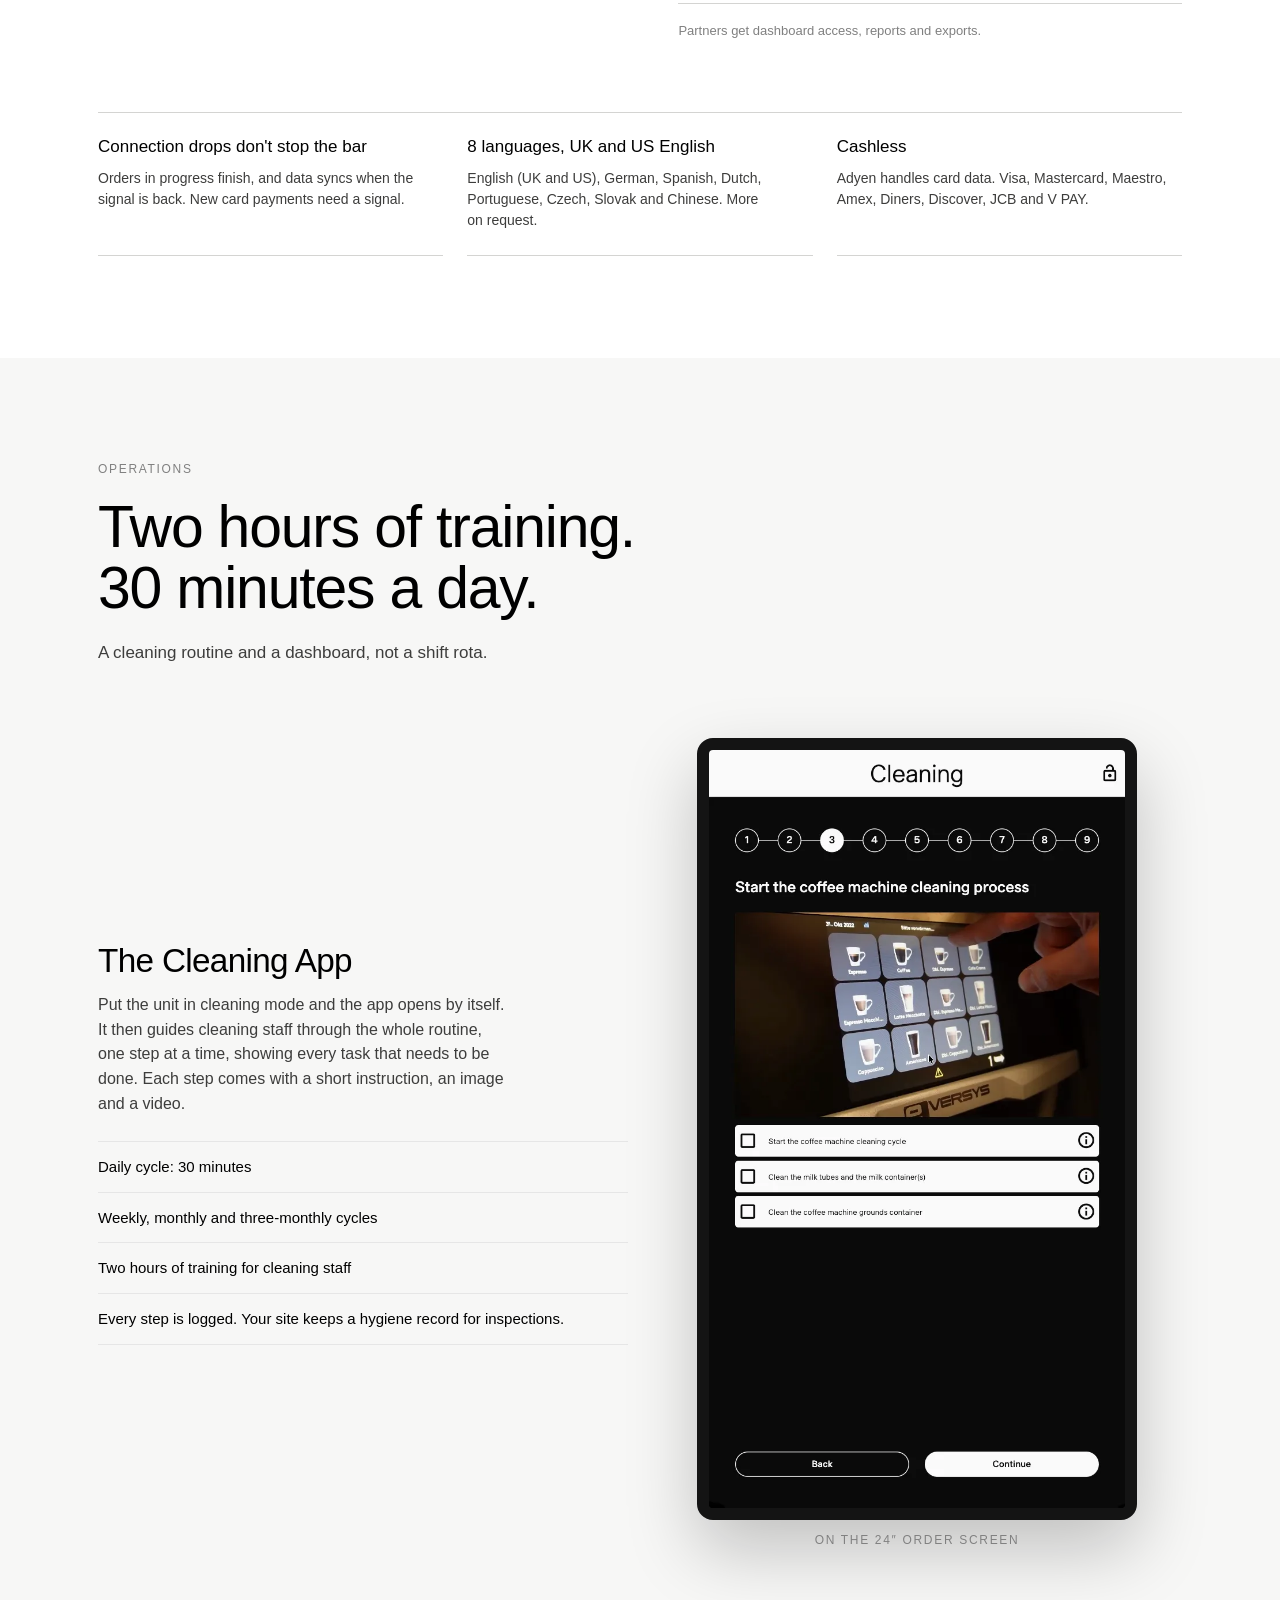
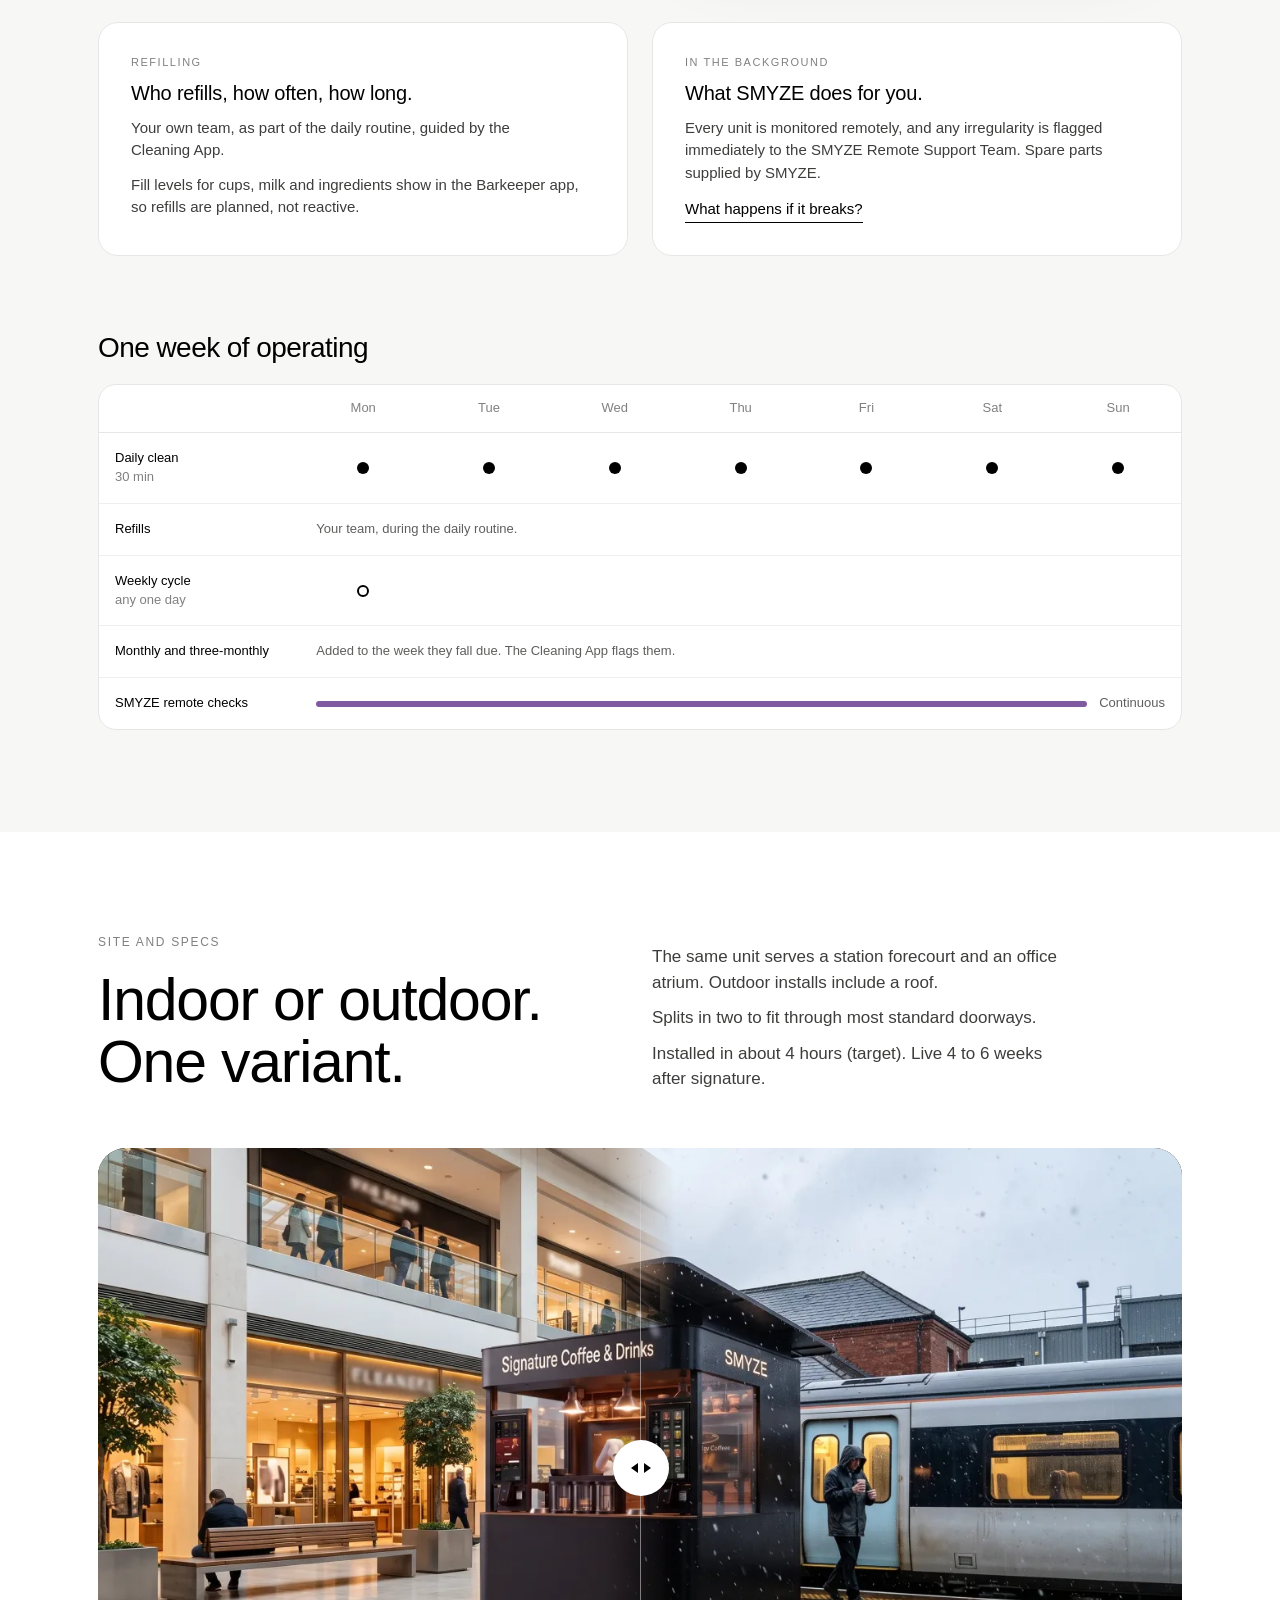
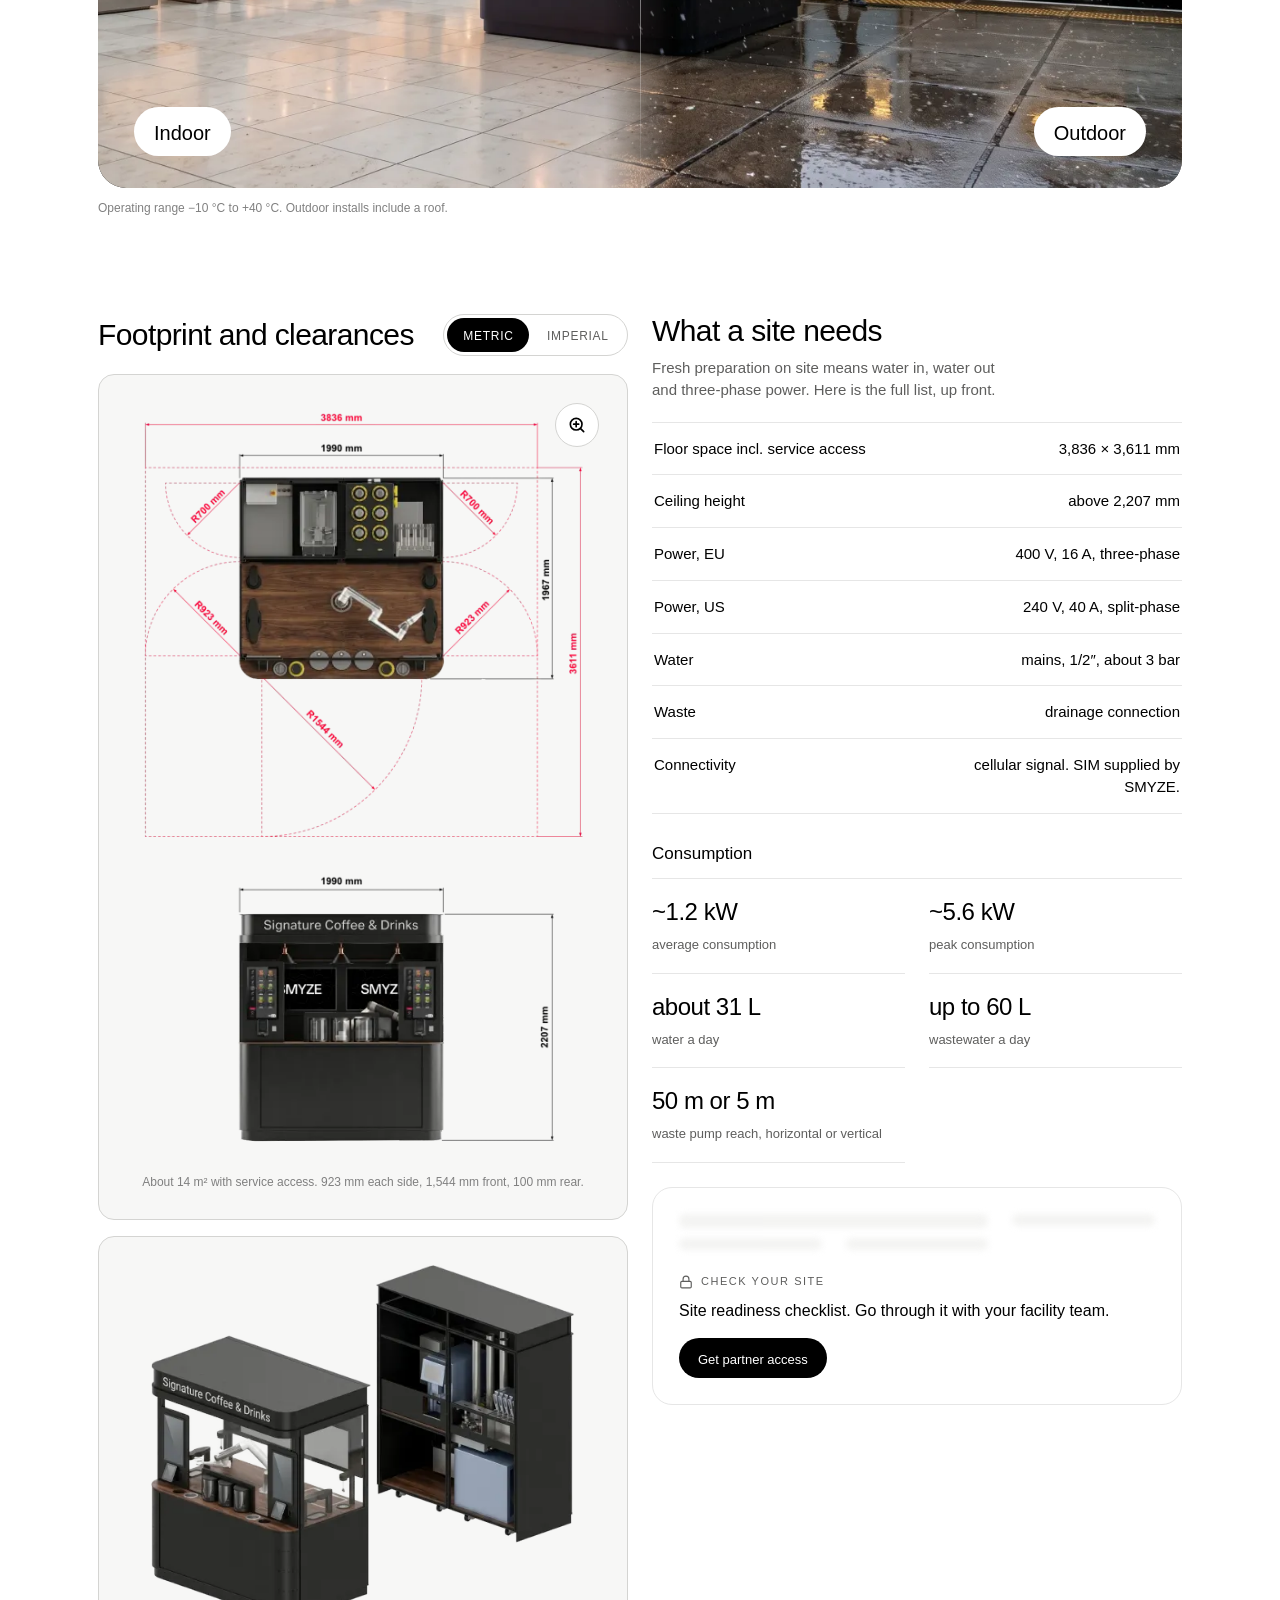
